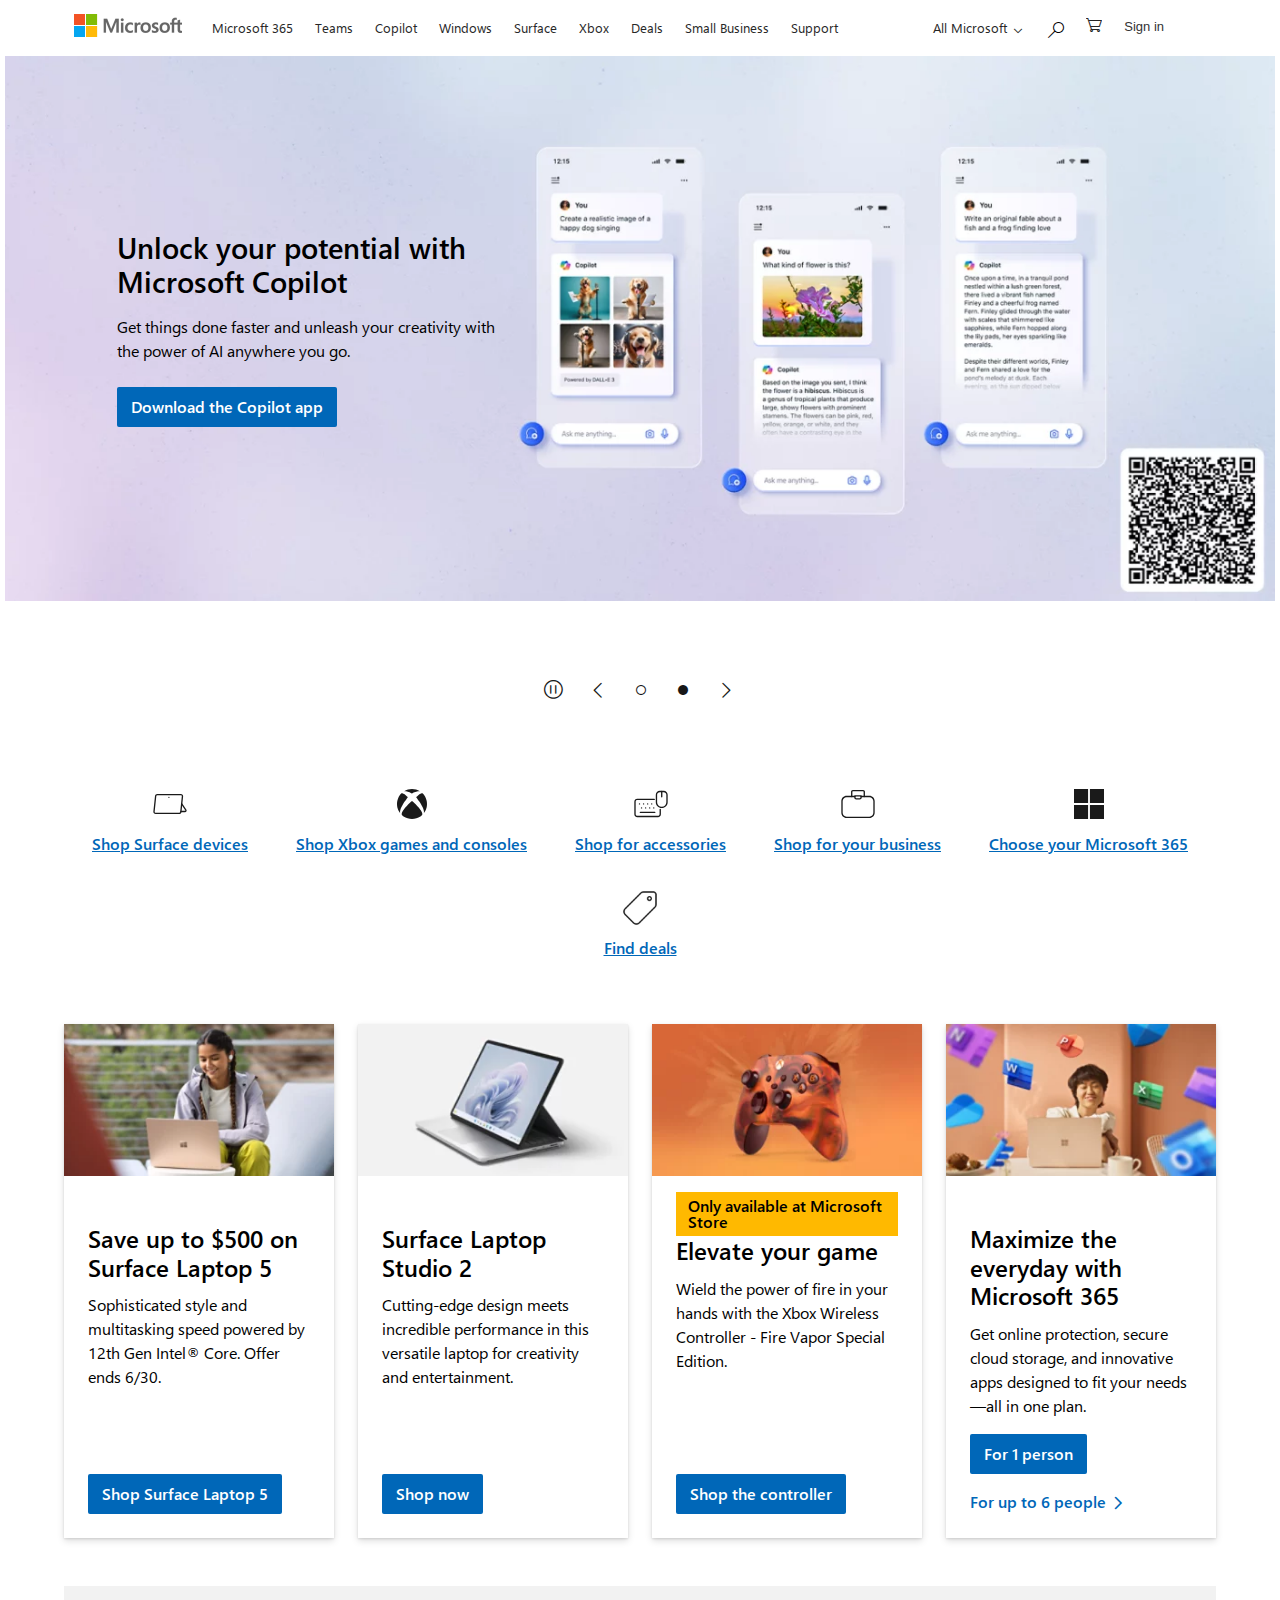
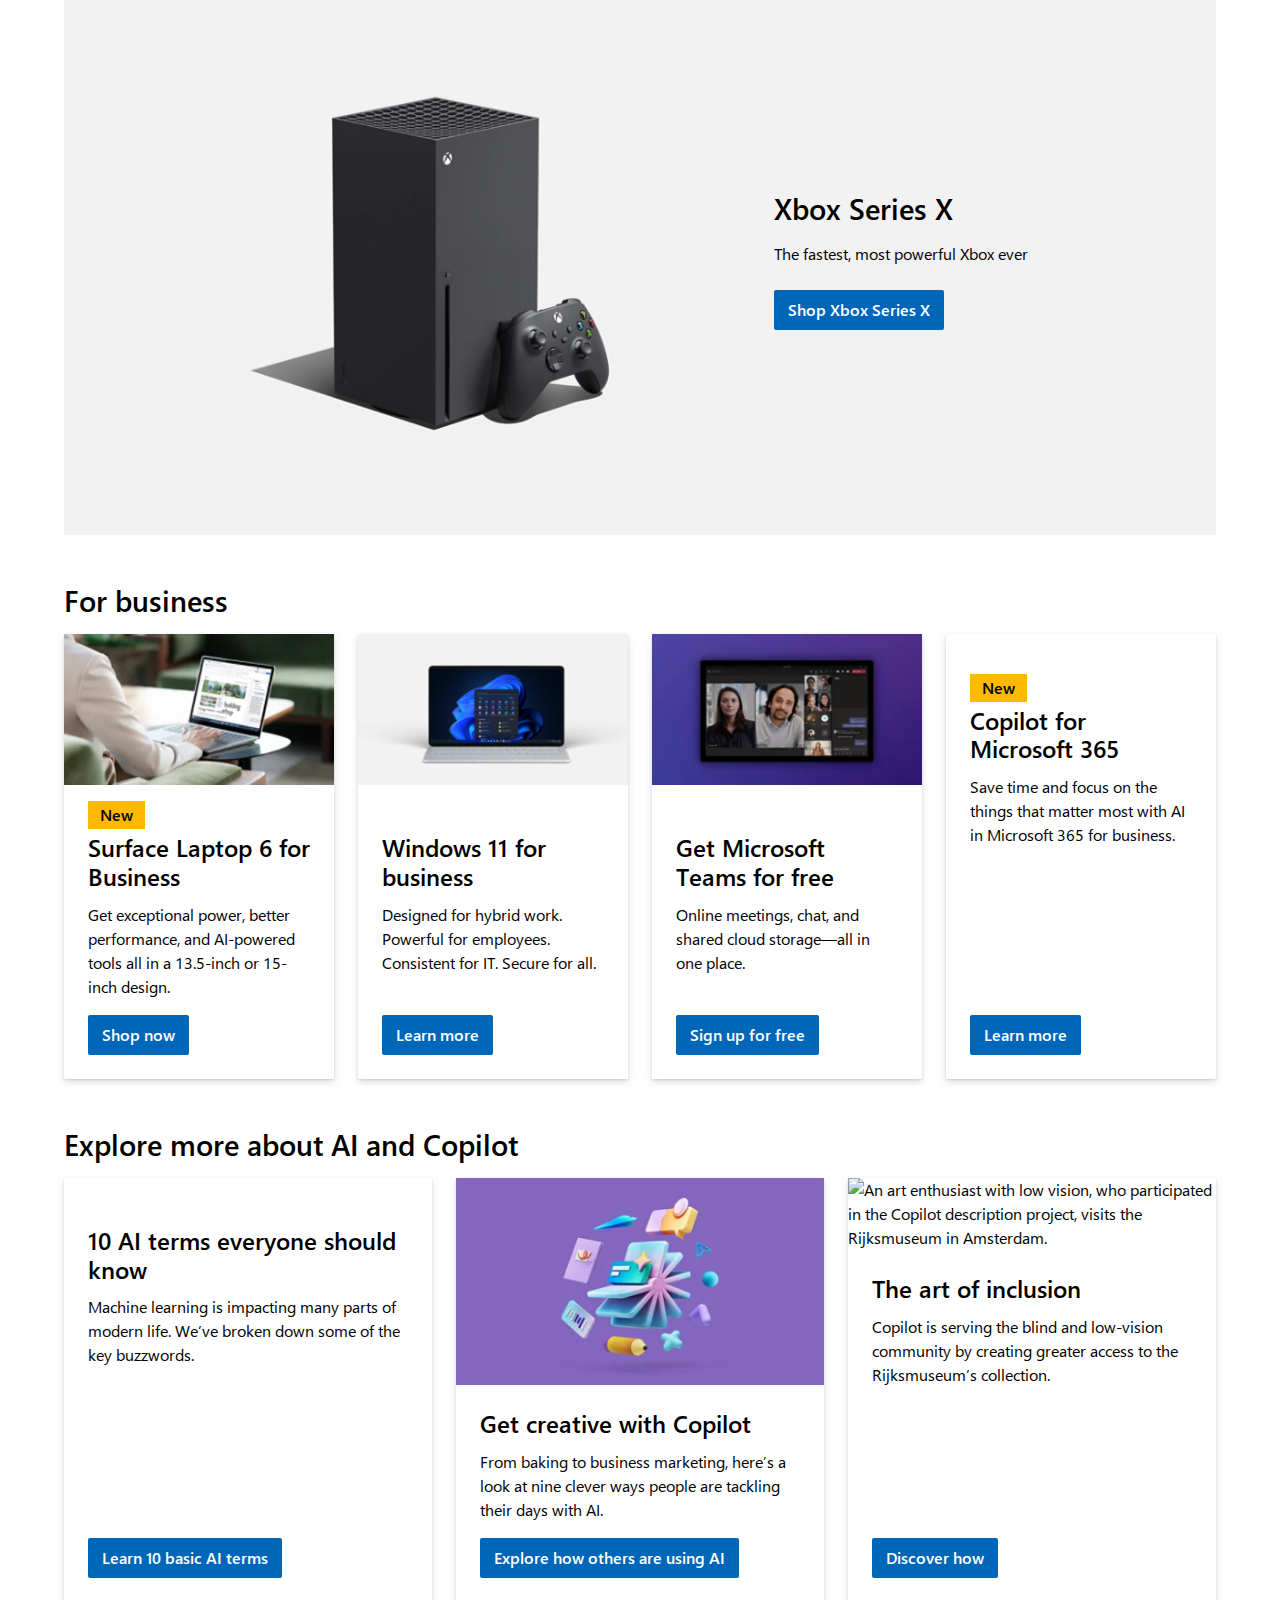
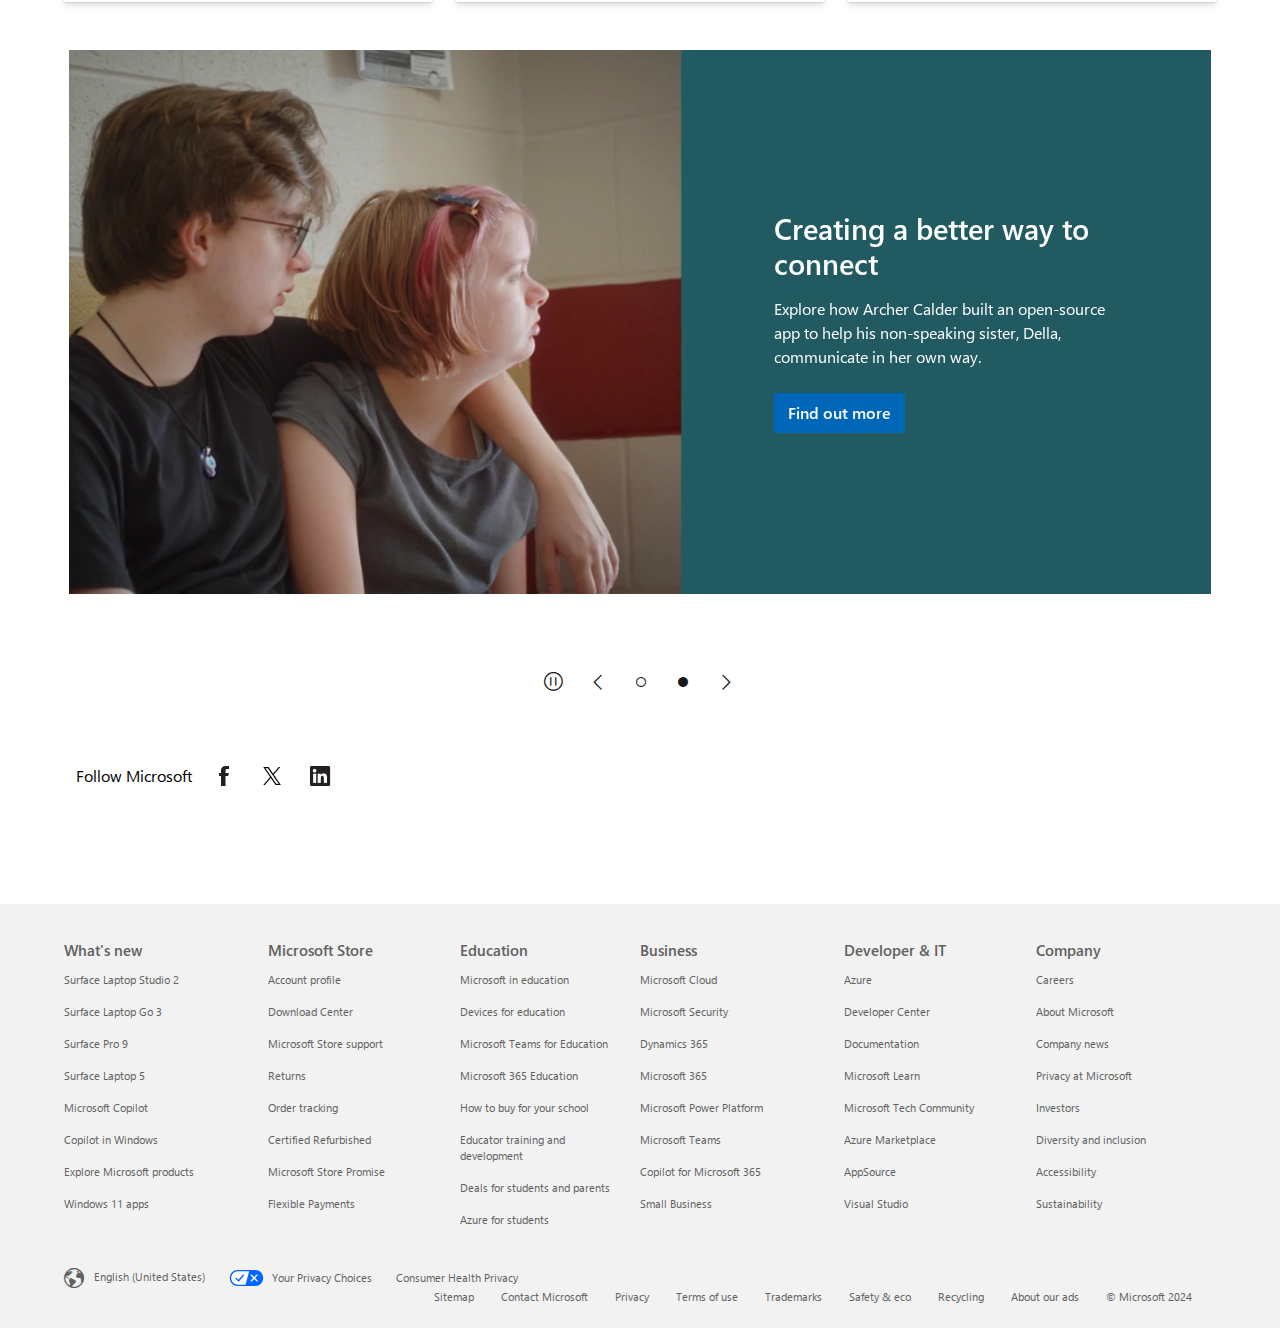
==== index.html @ bd2f08ce "Add files via upload" ====
<!DOCTYPE html>
<html
  lang="en-US"
  dir="ltr"
  style="scroll-padding-bottom: 76px"
  class="js"
  data-scrapbook-source="https://www.microsoft.com/en-us/"
  data-scrapbook-create="20240511031816165"
  data-scrapbook-title="Microsoft – Cloud, Computers, Apps &amp; Gaming"
>
  <merlin-component
    id="merlin-text-summarizer"
    class="merlin text-summarizer"
    data-scrapbook-shadowdom='<style>*, ::before, ::after { box-sizing: border-box; border-width: 0px; border-style: solid; border-color: rgb(229, 231, 235); }
::before, ::after { --tw-content: ""; }
html { line-height: 1.5; text-size-adjust: 100%; tab-size: 4; font-family: var(--font-dm-sans),ui-sans-serif,system-ui,-apple-system,BlinkMacSystemFont,"Segoe UI",Roboto,"Helvetica Neue",Arial,"Noto Sans",sans-serif,"Apple Color Emoji","Segoe UI Emoji","Segoe UI Symbol","Noto Color Emoji"; font-feature-settings: normal; font-variation-settings: normal; }
body { margin: 0px; line-height: inherit; }
hr { height: 0px; color: inherit; border-top-width: 1px; }
abbr:where([title]) { text-decoration: underline dotted; }
h1, h2, h3, h4, h5, h6 { font-size: inherit; font-weight: inherit; }
a { color: inherit; text-decoration: inherit; }
b, strong { font-weight: bolder; }
code, kbd, samp, pre { font-family: ui-monospace, SFMono-Regular, Menlo, Monaco, Consolas, "Liberation Mono", "Courier New", monospace; font-feature-settings: normal; font-variation-settings: normal; font-size: 1em; }
small { font-size: 80%; }
sub, sup { font-size: 75%; line-height: 0; position: relative; vertical-align: baseline; }
sub { bottom: -0.25em; }
sup { top: -0.5em; }
table { text-indent: 0px; border-color: inherit; border-collapse: collapse; }
button, input, optgroup, select, textarea { font-family: inherit; font-feature-settings: inherit; font-variation-settings: inherit; font-size: 100%; font-weight: inherit; line-height: inherit; color: inherit; margin: 0px; padding: 0px; }
button, select { text-transform: none; }
button, [type="button"], [type="reset"], [type="submit"] { appearance: button; background-color: transparent; background-image: none; }
progress { vertical-align: baseline; }
::-webkit-inner-spin-button, ::-webkit-outer-spin-button { height: auto; }
[type="search"] { appearance: textfield; outline-offset: -2px; }
::-webkit-search-decoration { appearance: none; }
::-webkit-file-upload-button { appearance: button; font: inherit; }
summary { display: list-item; }
blockquote, dl, dd, h1, h2, h3, h4, h5, h6, hr, figure, p, pre { margin: 0px; }
fieldset { margin: 0px; padding: 0px; }
legend { padding: 0px; }
ol, ul, menu { list-style: none; margin: 0px; padding: 0px; }
dialog { padding: 0px; }
textarea { resize: vertical; }
input::placeholder, textarea::placeholder { opacity: 1; color: rgb(156, 163, 175); }
button, [role="button"] { cursor: pointer; }
:disabled { cursor: default; }
img, svg, video, canvas, audio, iframe, embed, object { display: block; vertical-align: middle; }
img, video { max-width: 100%; height: auto; }
[hidden] { display: none; }
* { scrollbar-color: initial; scrollbar-width: initial; }
:host, .htmlroot { --font-dm-sans: "DM Sans Merlin", sans-serif; --background: 0 0% 100%; --foreground: 240 10% 3.9%; --card: 0 0% 100%; --card-foreground: 240 10% 3.9%; --popover: 0 0% 100%; --popover-foreground: 240 10% 3.9%; --primary: 240 5.9% 10%; --primary-foreground: 0 0% 98%; --secondary: 240 4.8% 95.9%; --secondary-foreground: 240 5.9% 10%; --muted: 240 4.8% 95.9%; --muted-foreground: 240 3.8% 46.1%; --accent: 240 4.8% 95.9%; --accent-foreground: 240 5.9% 10%; --destructive: 0 84.2% 60.2%; --destructive-foreground: 0 0% 98%; --border: 240 5.9% 90%; --input: 240 5.9% 90%; --ring: 240 5.9% 10%; --subtle: 240 4.8% 95.9%; --elevated: 240 5.9% 90%; --radius: .5rem; --bg-primary-hover: rgba(24, 24, 27, .9); }
.dark { --background: 240 10% 3.9%; --foreground: 0 0% 98%; --card: 240 10% 3.9%; --card-foreground: 0 0% 98%; --popover: 240 10% 3.9%; --popover-foreground: 0 0% 98%; --primary: 0 0% 98%; --primary-foreground: 240 5.9% 10%; --secondary: 240 3.7% 15.9%; --secondary-foreground: 0 0% 98%; --muted: 240 3.7% 15.9%; --muted-foreground: 240 5% 64.9%; --accent: 240 3.7% 15.9%; --accent-foreground: 0 0% 98%; --destructive: 0 62.8% 30.6%; --destructive-foreground: 0 0% 98%; --border: 240 3.7% 15.9%; --input: 240 3.7% 15.9%; --ring: 240 4.9% 83.9%; --subtle: 240 5.9% 10%; --elevated: 240 3.7% 15.9%; --bg-primary-hover: rgba(250, 250, 2, .9); --bg-secondary-hover: rgba(39, 39, 4, .8); }
.reactAppRoot { font-family: "DM Sans Merlin", system-ui, -apple-system, BlinkMacSystemFont, Ubuntu, sans-serif !important; }
.reactAppRoot *, * { border-color: hsl(var(--border)); }
body { background-color: hsl(var(--background)); color: hsl(var(--foreground)); }
*, ::before, ::after { --tw-border-spacing-x: 0; --tw-border-spacing-y: 0; --tw-translate-x: 0; --tw-translate-y: 0; --tw-rotate: 0; --tw-skew-x: 0; --tw-skew-y: 0; --tw-scale-x: 1; --tw-scale-y: 1; --tw-pan-x: ; --tw-pan-y: ; --tw-pinch-zoom: ; --tw-scroll-snap-strictness: proximity; --tw-gradient-from-position: ; --tw-gradient-via-position: ; --tw-gradient-to-position: ; --tw-ordinal: ; --tw-slashed-zero: ; --tw-numeric-figure: ; --tw-numeric-spacing: ; --tw-numeric-fraction: ; --tw-ring-inset: ; --tw-ring-offset-width: 0px; --tw-ring-offset-color: #fff; --tw-ring-color: rgb(59 130 246 / .5); --tw-ring-offset-shadow: 0 0 #0000; --tw-ring-shadow: 0 0 #0000; --tw-shadow: 0 0 #0000; --tw-shadow-colored: 0 0 #0000; --tw-blur: ; --tw-brightness: ; --tw-contrast: ; --tw-grayscale: ; --tw-hue-rotate: ; --tw-invert: ; --tw-saturate: ; --tw-sepia: ; --tw-drop-shadow: ; --tw-backdrop-blur: ; --tw-backdrop-brightness: ; --tw-backdrop-contrast: ; --tw-backdrop-grayscale: ; --tw-backdrop-hue-rotate: ; --tw-backdrop-invert: ; --tw-backdrop-opacity: ; --tw-backdrop-saturate: ; --tw-backdrop-sepia: ; }
::backdrop { --tw-border-spacing-x: 0; --tw-border-spacing-y: 0; --tw-translate-x: 0; --tw-translate-y: 0; --tw-rotate: 0; --tw-skew-x: 0; --tw-skew-y: 0; --tw-scale-x: 1; --tw-scale-y: 1; --tw-pan-x: ; --tw-pan-y: ; --tw-pinch-zoom: ; --tw-scroll-snap-strictness: proximity; --tw-gradient-from-position: ; --tw-gradient-via-position: ; --tw-gradient-to-position: ; --tw-ordinal: ; --tw-slashed-zero: ; --tw-numeric-figure: ; --tw-numeric-spacing: ; --tw-numeric-fraction: ; --tw-ring-inset: ; --tw-ring-offset-width: 0px; --tw-ring-offset-color: #fff; --tw-ring-color: rgb(59 130 246 / .5); --tw-ring-offset-shadow: 0 0 #0000; --tw-ring-shadow: 0 0 #0000; --tw-shadow: 0 0 #0000; --tw-shadow-colored: 0 0 #0000; --tw-blur: ; --tw-brightness: ; --tw-contrast: ; --tw-grayscale: ; --tw-hue-rotate: ; --tw-invert: ; --tw-saturate: ; --tw-sepia: ; --tw-drop-shadow: ; --tw-backdrop-blur: ; --tw-backdrop-brightness: ; --tw-backdrop-contrast: ; --tw-backdrop-grayscale: ; --tw-backdrop-hue-rotate: ; --tw-backdrop-invert: ; --tw-backdrop-opacity: ; --tw-backdrop-saturate: ; --tw-backdrop-sepia: ; }
.\!container { width: 100% !important; margin-right: auto !important; margin-left: auto !important; padding-right: 2rem !important; padding-left: 2rem !important; }
.container { width: 100%; margin-right: auto; margin-left: auto; padding-right: 2rem; padding-left: 2rem; }
@media (min-width: 1400px) {
  .\!container { max-width: 1400px !important; }
  .container { max-width: 1400px; }
}
.sr-only { position: absolute; width: 1px; height: 1px; padding: 0px; margin: -1px; overflow: hidden; clip: rect(0px, 0px, 0px, 0px); white-space: nowrap; border-width: 0px; }
.pointer-events-none { pointer-events: none; }
.visible { visibility: visible; }
.invisible { visibility: hidden; }
.collapse { visibility: collapse; }
.static { position: static; }
.fixed { position: fixed; }
.absolute { position: absolute; }
.relative { position: relative; }
.sticky { position: sticky; }
.inset-0 { inset: 0px; }
.\!-bottom-2 { bottom: -8px !important; }
.\!-bottom-2\.5 { bottom: -10px !important; }
.\!left-0 { left: 0px !important; }
.\!left-3 { left: 12px !important; }
.-bottom-1 { bottom: -4px; }
.-bottom-12 { bottom: -48px; }
.-bottom-2 { bottom: -8px; }
.-bottom-2\.5 { bottom: -10px; }
.-bottom-20 { bottom: -80px; }
.-bottom-3 { bottom: -12px; }
.-bottom-6 { bottom: -24px; }
.-left-1 { left: -4px; }
.-left-10 { left: -40px; }
.-left-12 { left: -48px; }
.-left-2 { left: -8px; }
.-left-4 { left: -16px; }
.-left-6 { left: -24px; }
.-left-\[1px\] { left: -1px; }
.-right-0 { right: 0px; }
.-right-1 { right: -4px; }
.-right-12 { right: -48px; }
.-right-2 { right: -8px; }
.-right-3 { right: -12px; }
.-right-4 { right: -16px; }
.-right-6 { right: -24px; }
.-right-\[2px\] { right: -2px; }
.-top-0 { top: 0px; }
.-top-0\.5 { top: -2px; }
.-top-1 { top: -4px; }
.-top-1\.5 { top: -6px; }
.-top-12 { top: -48px; }
.-top-2 { top: -8px; }
.-top-2\.5 { top: -10px; }
.-top-3 { top: -12px; }
.-top-4 { top: -16px; }
.-top-9 { top: -36px; }
.-top-\[1px\] { top: -1px; }
.-top-\[2px\] { top: -2px; }
.-top-\[34px\] { top: -34px; }
.-top-\[38px\] { top: -38px; }
.bottom-0 { bottom: 0px; }
.bottom-1 { bottom: 4px; }
.bottom-10 { bottom: 40px; }
.bottom-2 { bottom: 8px; }
.bottom-32 { bottom: 128px; }
.bottom-4 { bottom: 16px; }
.bottom-\[110\%\] { bottom: 110%; }
.bottom-\[120\%\] { bottom: 120%; }
.bottom-\[45px\] { bottom: 45px; }
.bottom-\[4px\] { bottom: 4px; }
.bottom-\[5px\] { bottom: 5px; }
.bottom-\[65px\] { bottom: 65px; }
.bottom-\[72px\] { bottom: 72px; }
.left-0 { left: 0px; }
.left-1\/2 { left: 50%; }
.left-2 { left: 8px; }
.left-2\/4 { left: 50%; }
.left-3 { left: 12px; }
.left-32 { left: 128px; }
.left-\[48\%\] { left: 48%; }
.left-\[50\%\] { left: 50%; }
.right-0 { right: 0px; }
.right-1 { right: 4px; }
.right-1\/2 { right: 50%; }
.right-2 { right: 8px; }
.right-3 { right: 12px; }
.right-4 { right: 16px; }
.right-8 { right: 32px; }
.right-\[-70px\] { right: -70px; }
.right-\[0px\] { right: 0px; }
.right-\[100\%\] { right: 100%; }
.right-\[10px\] { right: 10px; }
.right-\[14px\] { right: 14px; }
.right-\[16px\] { right: 16px; }
.right-\[50px\] { right: 50px; }
.right-\[5px\] { right: 5px; }
.top-0 { top: 0px; }
.top-1 { top: 4px; }
.top-1\.5 { top: 6px; }
.top-1\/2 { top: 50%; }
.top-10 { top: 40px; }
.top-12 { top: 48px; }
.top-2 { top: 8px; }
.top-2\/4 { top: 50%; }
.top-3 { top: 12px; }
.top-4 { top: 16px; }
.top-\[-20px\] { top: -20px; }
.top-\[1\%\] { top: 1%; }
.top-\[100\%\] { top: 100%; }
.top-\[101px\] { top: 101px; }
.top-\[120\%\] { top: 120%; }
.top-\[1px\] { top: 1px; }
.top-\[2px\] { top: 2px; }
.top-\[50\%\] { top: 50%; }
.top-\[55px\] { top: 55px; }
.top-\[60\%\] { top: 60%; }
.top-\[62px\] { top: 62px; }
.top-full { top: 100%; }
.-z-10 { z-index: -10; }
.z-0 { z-index: 0; }
.z-10 { z-index: 10; }
.z-20 { z-index: 20; }
.z-30 { z-index: 30; }
.z-40 { z-index: 40; }
.z-50 { z-index: 50; }
.z-\[1000\] { z-index: 1000; }
.z-\[1001\] { z-index: 1001; }
.z-\[100\] { z-index: 100; }
.z-\[150\] { z-index: 150; }
.z-\[1\] { z-index: 1; }
.z-\[2147483647\] { z-index: 2147483647; }
.z-\[2\] { z-index: 2; }
.z-\[3\] { z-index: 3; }
.z-\[44\] { z-index: 44; }
.z-\[45\] { z-index: 45; }
.z-\[4\] { z-index: 4; }
.z-\[99999\] { z-index: 99999; }
.z-\[999\] { z-index: 999; }
.col-span-2 { grid-column: span 2 / span 2; }
.-m-2 { margin: -8px; }
.m-0 { margin: 0px; }
.m-1 { margin: 4px; }
.m-2 { margin: 8px; }
.m-3 { margin: 12px; }
.m-4 { margin: 16px; }
.m-6 { margin: 24px; }
.m-auto { margin: auto; }
.-mx-1 { margin-left: -4px; margin-right: -4px; }
.-mx-1\.5 { margin-left: -6px; margin-right: -6px; }
.-mx-2 { margin-left: -8px; margin-right: -8px; }
.-mx-2\.5 { margin-left: -10px; margin-right: -10px; }
.-my-1 { margin-top: -4px; margin-bottom: -4px; }
.-my-1\.5 { margin-top: -6px; margin-bottom: -6px; }
.mx-0 { margin-left: 0px; margin-right: 0px; }
.mx-0\.5 { margin-left: 2px; margin-right: 2px; }
.mx-1 { margin-left: 4px; margin-right: 4px; }
.mx-2 { margin-left: 8px; margin-right: 8px; }
.mx-4 { margin-left: 16px; margin-right: 16px; }
.mx-auto { margin-left: auto; margin-right: auto; }
.my-0 { margin-top: 0px; margin-bottom: 0px; }
.my-0\.5 { margin-top: 2px; margin-bottom: 2px; }
.my-1 { margin-top: 4px; margin-bottom: 4px; }
.my-2 { margin-top: 8px; margin-bottom: 8px; }
.my-3 { margin-top: 12px; margin-bottom: 12px; }
.my-4 { margin-top: 16px; margin-bottom: 16px; }
.my-auto { margin-top: auto; margin-bottom: auto; }
.\!mb-3 { margin-bottom: 12px !important; }
.\!mb-4 { margin-bottom: 16px !important; }
.\!mt-auto { margin-top: auto !important; }
.-ml-0 { margin-left: 0px; }
.-ml-0\.5 { margin-left: -2px; }
.-ml-16 { margin-left: -64px; }
.-ml-4 { margin-left: -16px; }
.-mr-2 { margin-right: -8px; }
.-mt-1 { margin-top: -4px; }
.-mt-2 { margin-top: -8px; }
.-mt-4 { margin-top: -16px; }
.mb-0 { margin-bottom: 0px; }
.mb-1 { margin-bottom: 4px; }
.mb-1\.5 { margin-bottom: 6px; }
.mb-10 { margin-bottom: 40px; }
.mb-12 { margin-bottom: 48px; }
.mb-2 { margin-bottom: 8px; }
.mb-2\.5 { margin-bottom: 10px; }
.mb-3 { margin-bottom: 12px; }
.mb-32 { margin-bottom: 128px; }
.mb-4 { margin-bottom: 16px; }
.mb-48 { margin-bottom: 192px; }
.mb-6 { margin-bottom: 24px; }
.mb-\[60px\] { margin-bottom: 60px; }
.me-1 { margin-inline-end: 4px; }
.me-1\.5 { margin-inline-end: 6px; }
.me-2 { margin-inline-end: 8px; }
.me-3 { margin-inline-end: 12px; }
.ml-0 { margin-left: 0px; }
.ml-1 { margin-left: 4px; }
.ml-10 { margin-left: 40px; }
.ml-2 { margin-left: 8px; }
.ml-24 { margin-left: 96px; }
.ml-4 { margin-left: 16px; }
.ml-\[5px\] { margin-left: 5px; }
.ml-auto { margin-left: auto; }
.mr-1 { margin-right: 4px; }
.mr-10 { margin-right: 40px; }
.mr-2 { margin-right: 8px; }
.mr-3 { margin-right: 12px; }
.mr-4 { margin-right: 16px; }
.mr-\[4px\] { margin-right: 4px; }
.mr-auto { margin-right: auto; }
.ms-3 { margin-inline-start: 12px; }
.ms-auto { margin-inline-start: auto; }
.mt-0 { margin-top: 0px; }
.mt-0\.5 { margin-top: 2px; }
.mt-1 { margin-top: 4px; }
.mt-1\.5 { margin-top: 6px; }
.mt-2 { margin-top: 8px; }
.mt-20 { margin-top: 80px; }
.mt-28 { margin-top: 112px; }
.mt-3 { margin-top: 12px; }
.mt-4 { margin-top: 16px; }
.mt-5 { margin-top: 20px; }
.mt-6 { margin-top: 24px; }
.mt-auto { margin-top: auto; }
.box-border { box-sizing: border-box; }
.line-clamp-1 { overflow: hidden; display: -webkit-box; -webkit-box-orient: vertical; -webkit-line-clamp: 1; }
.line-clamp-2 { overflow: hidden; display: -webkit-box; -webkit-box-orient: vertical; -webkit-line-clamp: 2; }
.block { display: block; }
.inline-block { display: inline-block; }
.inline { display: inline; }
.flex { display: flex; }
.inline-flex { display: inline-flex; }
.table { display: table; }
.grid { display: grid; }
.contents { display: contents; }
.hidden { display: none; }
.aspect-\[10\/4\] { aspect-ratio: 10 / 4; }
.aspect-\[5\/4\] { aspect-ratio: 5 / 4; }
.aspect-square { aspect-ratio: 1 / 1; }
.\!h-4 { height: 16px !important; }
.h-0 { height: 0px; }
.h-1 { height: 4px; }
.h-1\.5 { height: 6px; }
.h-10 { height: 40px; }
.h-12 { height: 48px; }
.h-14 { height: 56px; }
.h-16 { height: 64px; }
.h-2 { height: 8px; }
.h-2\.5 { height: 10px; }
.h-24 { height: 96px; }
.h-28 { height: 112px; }
.h-3 { height: 12px; }
.h-3\.5 { height: 14px; }
.h-32 { height: 128px; }
.h-4 { height: 16px; }
.h-40 { height: 160px; }
.h-44 { height: 176px; }
.h-48 { height: 192px; }
.h-5 { height: 20px; }
.h-6 { height: 24px; }
.h-60 { height: 240px; }
.h-64 { height: 256px; }
.h-7 { height: 28px; }
.h-8 { height: 32px; }
.h-9 { height: 36px; }
.h-\[1\.2rem\] { height: 1.2rem; }
.h-\[115px\] { height: 115px; }
.h-\[121px\] { height: 121px; }
.h-\[122px\] { height: 122px; }
.h-\[1px\] { height: 1px; }
.h-\[20px\] { height: 20px; }
.h-\[210px\] { height: 210px; }
.h-\[24px\] { height: 24px; }
.h-\[255px\] { height: 255px; }
.h-\[260px\] { height: 260px; }
.h-\[262px\] { height: 262px; }
.h-\[26px\] { height: 26px; }
.h-\[28px\] { height: 28px; }
.h-\[2px\] { height: 2px; }
.h-\[300px\] { height: 300px; }
.h-\[30px\] { height: 30px; }
.h-\[320px\] { height: 320px; }
.h-\[35px\] { height: 35px; }
.h-\[362px\] { height: 362px; }
.h-\[3px\] { height: 3px; }
.h-\[40vh\] { height: 40vh; }
.h-\[49vh\] { height: 49vh; }
.h-\[50px\] { height: 50px; }
.h-\[60px\] { height: 60px; }
.h-\[7px\] { height: 7px; }
.h-\[90\%\] { height: 90%; }
.h-\[95\%\] { height: 95%; }
.h-\[calc\(\(100\%\)\*1\.333\)\] { height: calc(133.3%); }
.h-\[var\(--radix-navigation-menu-viewport-height\)\] { height: var(--radix-navigation-menu-viewport-height); }
.h-\[var\(--radix-select-trigger-height\)\] { height: var(--radix-select-trigger-height); }
.h-auto { height: auto; }
.h-fit { height: fit-content; }
.h-full { height: 100%; }
.h-px { height: 1px; }
.h-screen { height: 100vh; }
.max-h-12 { max-height: 48px; }
.max-h-24 { max-height: 96px; }
.max-h-28 { max-height: 112px; }
.max-h-64 { max-height: 256px; }
.max-h-72 { max-height: 288px; }
.max-h-80 { max-height: 320px; }
.max-h-96 { max-height: 384px; }
.max-h-\[115px\] { max-height: 115px; }
.max-h-\[15vh\] { max-height: 15vh; }
.max-h-\[200px\] { max-height: 200px; }
.max-h-\[210px\] { max-height: 210px; }
.max-h-\[25\%\] { max-height: 25%; }
.max-h-\[25vh\] { max-height: 25vh; }
.max-h-\[350px\] { max-height: 350px; }
.max-h-\[40\%\] { max-height: 40%; }
.max-h-\[46rem\] { max-height: 46rem; }
.max-h-\[70\%\] { max-height: 70%; }
.max-h-\[70vh\] { max-height: 70vh; }
.max-h-full { max-height: 100%; }
.min-h-0 { min-height: 0px; }
.min-h-\[100px\] { min-height: 100px; }
.min-h-\[200px\] { min-height: 200px; }
.min-h-\[240px\] { min-height: 240px; }
.min-h-\[24px\] { min-height: 24px; }
.min-h-\[255px\] { min-height: 255px; }
.min-h-\[262px\] { min-height: 262px; }
.min-h-\[270px\] { min-height: 270px; }
.min-h-\[280px\] { min-height: 280px; }
.min-h-\[29rem\] { min-height: 29rem; }
.min-h-\[320px\] { min-height: 320px; }
.min-h-\[33px\] { min-height: 33px; }
.min-h-\[360px\] { min-height: 360px; }
.min-h-\[420px\] { min-height: 420px; }
.min-h-\[435px\] { min-height: 435px; }
.min-h-\[500px\] { min-height: 500px; }
.min-h-\[50vh\] { min-height: 50vh; }
.min-h-\[56px\] { min-height: 56px; }
.min-h-\[5rem\] { min-height: 5rem; }
.min-h-\[60px\] { min-height: 60px; }
.min-h-\[90px\] { min-height: 90px; }
.min-h-full { min-height: 100%; }
.\!w-4 { width: 16px !important; }
.\!w-full { width: 100% !important; }
.w-1 { width: 4px; }
.w-1\.5 { width: 6px; }
.w-10 { width: 40px; }
.w-11\/12 { width: 91.6667%; }
.w-12 { width: 48px; }
.w-14 { width: 56px; }
.w-16 { width: 64px; }
.w-2 { width: 8px; }
.w-2\.5 { width: 10px; }
.w-2\/4 { width: 50%; }
.w-20 { width: 80px; }
.w-24 { width: 96px; }
.w-28 { width: 112px; }
.w-3 { width: 12px; }
.w-3\.5 { width: 14px; }
.w-3\/4 { width: 75%; }
.w-32 { width: 128px; }
.w-4 { width: 16px; }
.w-4\/5 { width: 80%; }
.w-4\/6 { width: 66.6667%; }
.w-48 { width: 192px; }
.w-5 { width: 20px; }
.w-5\/12 { width: 41.6667%; }
.w-56 { width: 224px; }
.w-6 { width: 24px; }
.w-64 { width: 256px; }
.w-7 { width: 28px; }
.w-72 { width: 288px; }
.w-8 { width: 32px; }
.w-80 { width: 320px; }
.w-9 { width: 36px; }
.w-96 { width: 384px; }
.w-\[1\.2rem\] { width: 1.2rem; }
.w-\[10\%\] { width: 10%; }
.w-\[180px\] { width: 180px; }
.w-\[1px\] { width: 1px; }
.w-\[20px\] { width: 20px; }
.w-\[240px\] { width: 240px; }
.w-\[24px\] { width: 24px; }
.w-\[25vw\] { width: 25vw; }
.w-\[26\.68rem\] { width: 26.68rem; }
.w-\[260px\] { width: 260px; }
.w-\[26px\] { width: 26px; }
.w-\[30vw\] { width: 30vw; }
.w-\[360px\] { width: 360px; }
.w-\[400px\] { width: 400px; }
.w-\[439px\] { width: 439px; }
.w-\[448px\] { width: 448px; }
.w-\[502px\] { width: 502px; }
.w-\[50px\] { width: 50px; }
.w-\[60\%\] { width: 60%; }
.w-\[7px\] { width: 7px; }
.w-\[90\%\] { width: 90%; }
.w-\[92\%\] { width: 92%; }
.w-\[93\%\] { width: 93%; }
.w-\[95\%\] { width: 95%; }
.w-auto { width: auto; }
.w-fit { width: fit-content; }
.w-full { width: 100%; }
.w-max { width: max-content; }
.w-px { width: 1px; }
.w-screen { width: 100vw; }
.min-w-0 { min-width: 0px; }
.min-w-\[100px\] { min-width: 100px; }
.min-w-\[120px\] { min-width: 120px; }
.min-w-\[12rem\] { min-width: 12rem; }
.min-w-\[140px\] { min-width: 140px; }
.min-w-\[170px\] { min-width: 170px; }
.min-w-\[180px\] { min-width: 180px; }
.min-w-\[300px\] { min-width: 300px; }
.min-w-\[360px\] { min-width: 360px; }
.min-w-\[400px\] { min-width: 400px; }
.min-w-\[448px\] { min-width: 448px; }
.min-w-\[45px\] { min-width: 45px; }
.min-w-\[500px\] { min-width: 500px; }
.min-w-\[8rem\] { min-width: 8rem; }
.min-w-\[90\%\] { min-width: 90%; }
.min-w-\[var\(--radix-select-trigger-width\)\] { min-width: var(--radix-select-trigger-width); }
.max-w-4xl { max-width: 896px; }
.max-w-\[180px\] { max-width: 180px; }
.max-w-\[250px\] { max-width: 250px; }
.max-w-\[300px\] { max-width: 300px; }
.max-w-\[360px\] { max-width: 360px; }
.max-w-\[380px\] { max-width: 380px; }
.max-w-\[420px\] { max-width: 420px; }
.max-w-\[425px\] { max-width: 425px; }
.max-w-\[480px\] { max-width: 480px; }
.max-w-\[600px\] { max-width: 600px; }
.max-w-\[60vw\] { max-width: 60vw; }
.max-w-\[650px\] { max-width: 650px; }
.max-w-\[90\%\] { max-width: 90%; }
.max-w-full { max-width: 100%; }
.max-w-lg { max-width: 512px; }
.max-w-max { max-width: max-content; }
.max-w-md { max-width: 448px; }
.max-w-sm { max-width: 384px; }
.max-w-xl { max-width: 576px; }
.max-w-xs { max-width: 320px; }
.flex-1 { flex: 1 1 0%; }
.flex-auto { flex: 1 1 auto; }
.flex-shrink-0, .shrink-0 { flex-shrink: 0; }
.flex-grow, .grow { flex-grow: 1; }
.grow-0 { flex-grow: 0; }
.basis-full { flex-basis: 100%; }
.caption-bottom { caption-side: bottom; }
.border-collapse { border-collapse: collapse; }
.origin-bottom-left { transform-origin: left bottom; }
.\!translate-x-0 { --tw-translate-x: 0px !important; transform: translate(var(--tw-translate-x),var(--tw-translate-y)) rotate(var(--tw-rotate)) skew(var(--tw-skew-x)) skewY(var(--tw-skew-y)) scaleX(var(--tw-scale-x)) scaleY(var(--tw-scale-y)) !important; }
.-translate-x-1\/2 { --tw-translate-x: -50%; transform: translate(var(--tw-translate-x),var(--tw-translate-y)) rotate(var(--tw-rotate)) skew(var(--tw-skew-x)) skewY(var(--tw-skew-y)) scaleX(var(--tw-scale-x)) scaleY(var(--tw-scale-y)); }
.-translate-x-2 { --tw-translate-x: -8px; transform: translate(var(--tw-translate-x),var(--tw-translate-y)) rotate(var(--tw-rotate)) skew(var(--tw-skew-x)) skewY(var(--tw-skew-y)) scaleX(var(--tw-scale-x)) scaleY(var(--tw-scale-y)); }
.-translate-x-2\/4 { --tw-translate-x: -50%; transform: translate(var(--tw-translate-x),var(--tw-translate-y)) rotate(var(--tw-rotate)) skew(var(--tw-skew-x)) skewY(var(--tw-skew-y)) scaleX(var(--tw-scale-x)) scaleY(var(--tw-scale-y)); }
.-translate-x-\[10px\] { --tw-translate-x: -10px; transform: translate(var(--tw-translate-x),var(--tw-translate-y)) rotate(var(--tw-rotate)) skew(var(--tw-skew-x)) skewY(var(--tw-skew-y)) scaleX(var(--tw-scale-x)) scaleY(var(--tw-scale-y)); }
.-translate-x-\[20px\] { --tw-translate-x: -20px; transform: translate(var(--tw-translate-x),var(--tw-translate-y)) rotate(var(--tw-rotate)) skew(var(--tw-skew-x)) skewY(var(--tw-skew-y)) scaleX(var(--tw-scale-x)) scaleY(var(--tw-scale-y)); }
.-translate-x-full { --tw-translate-x: -100%; transform: translate(var(--tw-translate-x),var(--tw-translate-y)) rotate(var(--tw-rotate)) skew(var(--tw-skew-x)) skewY(var(--tw-skew-y)) scaleX(var(--tw-scale-x)) scaleY(var(--tw-scale-y)); }
.-translate-y-1\/2, .-translate-y-2\/4 { --tw-translate-y: -50%; transform: translate(var(--tw-translate-x),var(--tw-translate-y)) rotate(var(--tw-rotate)) skew(var(--tw-skew-x)) skewY(var(--tw-skew-y)) scaleX(var(--tw-scale-x)) scaleY(var(--tw-scale-y)); }
.-translate-y-3 { --tw-translate-y: -12px; transform: translate(var(--tw-translate-x),var(--tw-translate-y)) rotate(var(--tw-rotate)) skew(var(--tw-skew-x)) skewY(var(--tw-skew-y)) scaleX(var(--tw-scale-x)) scaleY(var(--tw-scale-y)); }
.-translate-y-3\/4 { --tw-translate-y: -75%; transform: translate(var(--tw-translate-x),var(--tw-translate-y)) rotate(var(--tw-rotate)) skew(var(--tw-skew-x)) skewY(var(--tw-skew-y)) scaleX(var(--tw-scale-x)) scaleY(var(--tw-scale-y)); }
.-translate-y-\[40\%\] { --tw-translate-y: -40%; transform: translate(var(--tw-translate-x),var(--tw-translate-y)) rotate(var(--tw-rotate)) skew(var(--tw-skew-x)) skewY(var(--tw-skew-y)) scaleX(var(--tw-scale-x)) scaleY(var(--tw-scale-y)); }
.-translate-y-full { --tw-translate-y: -100%; transform: translate(var(--tw-translate-x),var(--tw-translate-y)) rotate(var(--tw-rotate)) skew(var(--tw-skew-x)) skewY(var(--tw-skew-y)) scaleX(var(--tw-scale-x)) scaleY(var(--tw-scale-y)); }
.translate-x-\[-50\%\] { --tw-translate-x: -50%; transform: translate(var(--tw-translate-x),var(--tw-translate-y)) rotate(var(--tw-rotate)) skew(var(--tw-skew-x)) skewY(var(--tw-skew-y)) scaleX(var(--tw-scale-x)) scaleY(var(--tw-scale-y)); }
.translate-x-\[0\%\] { --tw-translate-x: 0%; transform: translate(var(--tw-translate-x),var(--tw-translate-y)) rotate(var(--tw-rotate)) skew(var(--tw-skew-x)) skewY(var(--tw-skew-y)) scaleX(var(--tw-scale-x)) scaleY(var(--tw-scale-y)); }
.translate-x-\[1\.5px\] { --tw-translate-x: 1.5px; transform: translate(var(--tw-translate-x),var(--tw-translate-y)) rotate(var(--tw-rotate)) skew(var(--tw-skew-x)) skewY(var(--tw-skew-y)) scaleX(var(--tw-scale-x)) scaleY(var(--tw-scale-y)); }
.translate-x-\[116\%\] { --tw-translate-x: 116%; transform: translate(var(--tw-translate-x),var(--tw-translate-y)) rotate(var(--tw-rotate)) skew(var(--tw-skew-x)) skewY(var(--tw-skew-y)) scaleX(var(--tw-scale-x)) scaleY(var(--tw-scale-y)); }
.translate-x-\[120\%\] { --tw-translate-x: 120%; transform: translate(var(--tw-translate-x),var(--tw-translate-y)) rotate(var(--tw-rotate)) skew(var(--tw-skew-x)) skewY(var(--tw-skew-y)) scaleX(var(--tw-scale-x)) scaleY(var(--tw-scale-y)); }
.translate-x-\[2px\] { --tw-translate-x: 2px; transform: translate(var(--tw-translate-x),var(--tw-translate-y)) rotate(var(--tw-rotate)) skew(var(--tw-skew-x)) skewY(var(--tw-skew-y)) scaleX(var(--tw-scale-x)) scaleY(var(--tw-scale-y)); }
.translate-x-\[40\%\] { --tw-translate-x: 40%; transform: translate(var(--tw-translate-x),var(--tw-translate-y)) rotate(var(--tw-rotate)) skew(var(--tw-skew-x)) skewY(var(--tw-skew-y)) scaleX(var(--tw-scale-x)) scaleY(var(--tw-scale-y)); }
.translate-x-\[4px\] { --tw-translate-x: 4px; transform: translate(var(--tw-translate-x),var(--tw-translate-y)) rotate(var(--tw-rotate)) skew(var(--tw-skew-x)) skewY(var(--tw-skew-y)) scaleX(var(--tw-scale-x)) scaleY(var(--tw-scale-y)); }
.translate-x-\[60vw\] { --tw-translate-x: 60vw; transform: translate(var(--tw-translate-x),var(--tw-translate-y)) rotate(var(--tw-rotate)) skew(var(--tw-skew-x)) skewY(var(--tw-skew-y)) scaleX(var(--tw-scale-x)) scaleY(var(--tw-scale-y)); }
.translate-y-1\/4 { --tw-translate-y: 25%; transform: translate(var(--tw-translate-x),var(--tw-translate-y)) rotate(var(--tw-rotate)) skew(var(--tw-skew-x)) skewY(var(--tw-skew-y)) scaleX(var(--tw-scale-x)) scaleY(var(--tw-scale-y)); }
.translate-y-3\/4 { --tw-translate-y: 75%; transform: translate(var(--tw-translate-x),var(--tw-translate-y)) rotate(var(--tw-rotate)) skew(var(--tw-skew-x)) skewY(var(--tw-skew-y)) scaleX(var(--tw-scale-x)) scaleY(var(--tw-scale-y)); }
.translate-y-\[-50\%\] { --tw-translate-y: -50%; transform: translate(var(--tw-translate-x),var(--tw-translate-y)) rotate(var(--tw-rotate)) skew(var(--tw-skew-x)) skewY(var(--tw-skew-y)) scaleX(var(--tw-scale-x)) scaleY(var(--tw-scale-y)); }
.translate-y-full { --tw-translate-y: 100%; transform: translate(var(--tw-translate-x),var(--tw-translate-y)) rotate(var(--tw-rotate)) skew(var(--tw-skew-x)) skewY(var(--tw-skew-y)) scaleX(var(--tw-scale-x)) scaleY(var(--tw-scale-y)); }
.-rotate-180 { --tw-rotate: -180deg; transform: translate(var(--tw-translate-x),var(--tw-translate-y)) rotate(var(--tw-rotate)) skew(var(--tw-skew-x)) skewY(var(--tw-skew-y)) scaleX(var(--tw-scale-x)) scaleY(var(--tw-scale-y)); }
.-rotate-45 { --tw-rotate: -45deg; transform: translate(var(--tw-translate-x),var(--tw-translate-y)) rotate(var(--tw-rotate)) skew(var(--tw-skew-x)) skewY(var(--tw-skew-y)) scaleX(var(--tw-scale-x)) scaleY(var(--tw-scale-y)); }
.-rotate-90 { --tw-rotate: -90deg; transform: translate(var(--tw-translate-x),var(--tw-translate-y)) rotate(var(--tw-rotate)) skew(var(--tw-skew-x)) skewY(var(--tw-skew-y)) scaleX(var(--tw-scale-x)) scaleY(var(--tw-scale-y)); }
.rotate-0 { --tw-rotate: 0deg; transform: translate(var(--tw-translate-x),var(--tw-translate-y)) rotate(var(--tw-rotate)) skew(var(--tw-skew-x)) skewY(var(--tw-skew-y)) scaleX(var(--tw-scale-x)) scaleY(var(--tw-scale-y)); }
.rotate-180 { --tw-rotate: 180deg; transform: translate(var(--tw-translate-x),var(--tw-translate-y)) rotate(var(--tw-rotate)) skew(var(--tw-skew-x)) skewY(var(--tw-skew-y)) scaleX(var(--tw-scale-x)) scaleY(var(--tw-scale-y)); }
.rotate-45 { --tw-rotate: 45deg; transform: translate(var(--tw-translate-x),var(--tw-translate-y)) rotate(var(--tw-rotate)) skew(var(--tw-skew-x)) skewY(var(--tw-skew-y)) scaleX(var(--tw-scale-x)) scaleY(var(--tw-scale-y)); }
.rotate-6 { --tw-rotate: 6deg; transform: translate(var(--tw-translate-x),var(--tw-translate-y)) rotate(var(--tw-rotate)) skew(var(--tw-skew-x)) skewY(var(--tw-skew-y)) scaleX(var(--tw-scale-x)) scaleY(var(--tw-scale-y)); }
.rotate-90 { --tw-rotate: 90deg; transform: translate(var(--tw-translate-x),var(--tw-translate-y)) rotate(var(--tw-rotate)) skew(var(--tw-skew-x)) skewY(var(--tw-skew-y)) scaleX(var(--tw-scale-x)) scaleY(var(--tw-scale-y)); }
.scale-0 { --tw-scale-x: 0; --tw-scale-y: 0; transform: translate(var(--tw-translate-x),var(--tw-translate-y)) rotate(var(--tw-rotate)) skew(var(--tw-skew-x)) skewY(var(--tw-skew-y)) scaleX(var(--tw-scale-x)) scaleY(var(--tw-scale-y)); }
.scale-100 { --tw-scale-x: 1; --tw-scale-y: 1; transform: translate(var(--tw-translate-x),var(--tw-translate-y)) rotate(var(--tw-rotate)) skew(var(--tw-skew-x)) skewY(var(--tw-skew-y)) scaleX(var(--tw-scale-x)) scaleY(var(--tw-scale-y)); }
.scale-125 { --tw-scale-x: 1.25; --tw-scale-y: 1.25; transform: translate(var(--tw-translate-x),var(--tw-translate-y)) rotate(var(--tw-rotate)) skew(var(--tw-skew-x)) skewY(var(--tw-skew-y)) scaleX(var(--tw-scale-x)) scaleY(var(--tw-scale-y)); }
.transform, .transform-cpu { transform: translate(var(--tw-translate-x),var(--tw-translate-y)) rotate(var(--tw-rotate)) skew(var(--tw-skew-x)) skewY(var(--tw-skew-y)) scaleX(var(--tw-scale-x)) scaleY(var(--tw-scale-y)); }
@keyframes border { 
  0%, 100% { background-position: 0% 50%; }
  50% { background-position: 100% 50%; }
}
.animate-border { animation: 2s ease 0s infinite normal none running border; }
@keyframes bounce { 
  0%, 100% { transform: translateY(0px); animation-timing-function: cubic-bezier(0, 0, 0.2, 1); }
  50% { transform: translateY(-25%); animation-timing-function: cubic-bezier(0.8, 0, 1, 1); }
}
.animate-bounce { animation: 1s ease 0s infinite normal none running bounce; }
@keyframes spin-keyframes { 
  0% { transform: rotate(0deg); }
  100% { transform: rotate(360deg); }
}
.animate-loader-spin { animation: 1s linear 0s infinite normal none running spin-keyframes; }
@keyframes ping { 
  75%, 100% { transform: scale(2); opacity: 0; }
  75% { opacity: 0; transform: scale(2); }
  100% { opacity: 0; transform: scale(2); }
}
.animate-ping { animation: 1s cubic-bezier(0, 0, 0.2, 1) 0s infinite normal none running ping; }
@keyframes ping-youtube-keyframes { 
  75% { opacity: 0; transform: scale(1.07, 1.35); }
  100% { opacity: 0; transform: scale(1.07, 1.35); }
}
.animate-ping-youtube { animation: 1s cubic-bezier(0, 0, 0.2, 1) 0s infinite normal none running ping-youtube-keyframes; }
@keyframes progress-scraping { 
  0% { width: 0%; }
  100% { width: 100%; }
}
.animate-progress-scraping { animation: 80s linear 0s 1 normal forwards running progress-scraping; }
@keyframes pulse { 
  50% { opacity: 0.5; }
  0%, 100% { opacity: 1; }
}
.animate-pulse { animation: 1.5s ease 0s infinite normal none running pulse; }
@keyframes skeleton-chat-msg-keyframes { 
  0% { background-position: -1000px 0px; }
  100% { background-position: 1000px 0px; }
}
.animate-skeleton-chat-msg { animation: 2.4s ease 0s infinite normal none running skeleton-chat-msg-keyframes; }
@keyframes spin { 
  100% { transform: rotate(360deg); }
}
.animate-spin { animation: 1s linear 0s infinite normal none running spin; }
.cursor-default { cursor: default; }
.cursor-not-allowed { cursor: not-allowed; }
.cursor-pointer { cursor: pointer; }
.cursor-text { cursor: text; }
.touch-none { touch-action: none; }
.select-none { user-select: none; }
.resize-none { resize: none; }
.resize { resize: both; }
.snap-x { scroll-snap-type: x var(--tw-scroll-snap-strictness); }
.snap-start { scroll-snap-align: start; }
.scroll-m-1 { scroll-margin: 4px; }
.scroll-px-0 { scroll-padding-left: 0px; scroll-padding-right: 0px; }
.scroll-px-0\.5 { scroll-padding-left: 2px; scroll-padding-right: 2px; }
.list-inside { list-style-position: inside; }
.list-outside { list-style-position: outside; }
.list-decimal { list-style-type: decimal; }
.list-disc { list-style-type: disc; }
.list-none { list-style-type: none; }
.appearance-none { appearance: none; }
.grid-cols-1 { grid-template-columns: repeat(1, minmax(0px, 1fr)); }
.grid-cols-2 { grid-template-columns: repeat(2, minmax(0px, 1fr)); }
.grid-cols-3 { grid-template-columns: repeat(3, minmax(0px, 1fr)); }
.grid-cols-\[1fr_10fr_1fr\] { grid-template-columns: 1fr 10fr 1fr; }
.grid-cols-\[32px_auto_32px\] { grid-template-columns: 32px auto 32px; }
.grid-cols-\[auto_32px\] { grid-template-columns: auto 32px; }
.flex-row { flex-direction: row; }
.flex-row-reverse { flex-direction: row-reverse; }
.flex-col { flex-direction: column; }
.flex-col-reverse { flex-direction: column-reverse; }
.flex-wrap { flex-wrap: wrap; }
.flex-nowrap { flex-wrap: nowrap; }
.place-items-center { place-items: center; }
.content-center { align-content: center; }
.items-start { align-items: flex-start; }
.items-end { align-items: flex-end; }
.items-center { align-items: center; }
.items-baseline { align-items: baseline; }
.items-stretch { align-items: stretch; }
.justify-start { justify-content: flex-start; }
.justify-end { justify-content: flex-end; }
.justify-center { justify-content: center; }
.justify-between { justify-content: space-between; }
.justify-around { justify-content: space-around; }
.justify-evenly { justify-content: space-evenly; }
.gap-0 { gap: 0px; }
.gap-0\.5 { gap: 2px; }
.gap-1 { gap: 4px; }
.gap-1\.5 { gap: 6px; }
.gap-2 { gap: 8px; }
.gap-2\.5 { gap: 10px; }
.gap-3 { gap: 12px; }
.gap-4 { gap: 16px; }
.gap-5 { gap: 20px; }
.gap-6 { gap: 24px; }
.gap-\[3px\] { gap: 3px; }
.gap-x-2 { column-gap: 8px; }
.gap-x-5 { column-gap: 20px; }
.gap-y-1 { row-gap: 4px; }
.-space-y-1 > :not([hidden]) ~ :not([hidden]) { --tw-space-y-reverse: 0; margin-top: calc(-4px * calc(1 - var(--tw-space-y-reverse))); margin-bottom: calc(-4px * var(--tw-space-y-reverse)); }
.-space-y-1\.5 > :not([hidden]) ~ :not([hidden]) { --tw-space-y-reverse: 0; margin-top: calc(-6px * calc(1 - var(--tw-space-y-reverse))); margin-bottom: calc(-6px * var(--tw-space-y-reverse)); }
.space-x-1 > :not([hidden]) ~ :not([hidden]) { --tw-space-x-reverse: 0; margin-right: calc(4px * var(--tw-space-x-reverse)); margin-left: calc(4px * calc(1 - var(--tw-space-x-reverse))); }
.space-x-2 > :not([hidden]) ~ :not([hidden]) { --tw-space-x-reverse: 0; margin-right: calc(8px * var(--tw-space-x-reverse)); margin-left: calc(8px * calc(1 - var(--tw-space-x-reverse))); }
.space-y-0 > :not([hidden]) ~ :not([hidden]) { --tw-space-y-reverse: 0; margin-top: calc(0px * calc(1 - var(--tw-space-y-reverse))); margin-bottom: calc(0px * var(--tw-space-y-reverse)); }
.space-y-1 > :not([hidden]) ~ :not([hidden]) { --tw-space-y-reverse: 0; margin-top: calc(4px * calc(1 - var(--tw-space-y-reverse))); margin-bottom: calc(4px * var(--tw-space-y-reverse)); }
.space-y-1\.5 > :not([hidden]) ~ :not([hidden]) { --tw-space-y-reverse: 0; margin-top: calc(6px * calc(1 - var(--tw-space-y-reverse))); margin-bottom: calc(6px * var(--tw-space-y-reverse)); }
.space-y-2 > :not([hidden]) ~ :not([hidden]) { --tw-space-y-reverse: 0; margin-top: calc(8px * calc(1 - var(--tw-space-y-reverse))); margin-bottom: calc(8px * var(--tw-space-y-reverse)); }
.space-y-3 > :not([hidden]) ~ :not([hidden]) { --tw-space-y-reverse: 0; margin-top: calc(12px * calc(1 - var(--tw-space-y-reverse))); margin-bottom: calc(12px * var(--tw-space-y-reverse)); }
.space-y-4 > :not([hidden]) ~ :not([hidden]) { --tw-space-y-reverse: 0; margin-top: calc(16px * calc(1 - var(--tw-space-y-reverse))); margin-bottom: calc(16px * var(--tw-space-y-reverse)); }
.space-y-5 > :not([hidden]) ~ :not([hidden]) { --tw-space-y-reverse: 0; margin-top: calc(20px * calc(1 - var(--tw-space-y-reverse))); margin-bottom: calc(20px * var(--tw-space-y-reverse)); }
.divide-x-2 > :not([hidden]) ~ :not([hidden]) { --tw-divide-x-reverse: 0; border-right-width: calc(2px * var(--tw-divide-x-reverse)); border-left-width: calc(2px * calc(1 - var(--tw-divide-x-reverse))); }
.divide-y > :not([hidden]) ~ :not([hidden]) { --tw-divide-y-reverse: 0; border-top-width: calc(1px * calc(1 - var(--tw-divide-y-reverse))); border-bottom-width: calc(1px * var(--tw-divide-y-reverse)); }
.divide-y-2 > :not([hidden]) ~ :not([hidden]) { --tw-divide-y-reverse: 0; border-top-width: calc(2px * calc(1 - var(--tw-divide-y-reverse))); border-bottom-width: calc(2px * var(--tw-divide-y-reverse)); }
.divide-zinc-300 > :not([hidden]) ~ :not([hidden]) { --tw-divide-opacity: 1; border-color: rgb(212 212 216 / var(--tw-divide-opacity)); }
.divide-zinc-600 > :not([hidden]) ~ :not([hidden]) { --tw-divide-opacity: 1; border-color: rgb(82 82 91 / var(--tw-divide-opacity)); }
.self-start { align-self: flex-start; }
.self-center { align-self: center; }
.\!overflow-auto { overflow: auto !important; }
.overflow-auto { overflow: auto; }
.overflow-hidden { overflow: hidden; }
.overflow-scroll { overflow: scroll; }
.overflow-x-auto { overflow-x: auto; }
.overflow-y-auto { overflow-y: auto; }
.overflow-x-hidden { overflow-x: hidden; }
.overflow-y-scroll { overflow-y: scroll; }
.scroll-auto { scroll-behavior: auto; }
.scroll-smooth { scroll-behavior: smooth; }
.truncate { overflow: hidden; text-overflow: ellipsis; white-space: nowrap; }
.overflow-ellipsis, .text-ellipsis { text-overflow: ellipsis; }
.whitespace-nowrap { white-space: nowrap; }
.whitespace-pre { white-space: pre; }
.whitespace-pre-line { white-space: pre-line; }
.whitespace-pre-wrap { white-space: pre-wrap; }
.whitespace-break-spaces { white-space: break-spaces; }
.break-words { overflow-wrap: break-word; }
.break-all { word-break: break-all; }
.break-keep { word-break: keep-all; }
.\!rounded { border-radius: 4px !important; }
.\!rounded-md { border-radius: calc(var(--radius) - 2px) !important; }
.rounded { border-radius: 4px; }
.rounded-2xl { border-radius: 16px; }
.rounded-3xl { border-radius: 24px; }
.rounded-\[0\] { border-radius: 0px; }
.rounded-\[4px\] { border-radius: 4px; }
.rounded-\[inherit\] { border-radius: inherit; }
.rounded-full { border-radius: 9999px; }
.rounded-lg { border-radius: var(--radius); }
.rounded-md { border-radius: calc(var(--radius) - 2px); }
.rounded-none { border-radius: 0px; }
.rounded-sm { border-radius: calc(var(--radius) - 4px); }
.rounded-xl { border-radius: 12px; }
.rounded-b { border-bottom-right-radius: 4px; border-bottom-left-radius: 4px; }
.rounded-b-2xl { border-bottom-right-radius: 16px; border-bottom-left-radius: 16px; }
.rounded-b-lg { border-bottom-right-radius: var(--radius); border-bottom-left-radius: var(--radius); }
.rounded-b-md { border-bottom-right-radius: calc(var(--radius) - 2px); border-bottom-left-radius: calc(var(--radius) - 2px); }
.rounded-b-xl { border-bottom-right-radius: 12px; border-bottom-left-radius: 12px; }
.rounded-l-full { border-top-left-radius: 9999px; border-bottom-left-radius: 9999px; }
.rounded-r-2xl { border-top-right-radius: 16px; border-bottom-right-radius: 16px; }
.rounded-r-full { border-top-right-radius: 9999px; border-bottom-right-radius: 9999px; }
.rounded-r-md { border-top-right-radius: calc(var(--radius) - 2px); border-bottom-right-radius: calc(var(--radius) - 2px); }
.rounded-s-md { border-start-start-radius: calc(var(--radius) - 2px); border-end-start-radius: calc(var(--radius) - 2px); }
.rounded-t { border-top-left-radius: 4px; border-top-right-radius: 4px; }
.rounded-t-2xl { border-top-left-radius: 16px; border-top-right-radius: 16px; }
.rounded-t-lg { border-top-left-radius: var(--radius); border-top-right-radius: var(--radius); }
.rounded-t-md { border-top-left-radius: calc(var(--radius) - 2px); border-top-right-radius: calc(var(--radius) - 2px); }
.rounded-t-none { border-top-left-radius: 0px; border-top-right-radius: 0px; }
.rounded-t-xl { border-top-left-radius: 12px; border-top-right-radius: 12px; }
.rounded-bl { border-bottom-left-radius: 4px; }
.rounded-br { border-bottom-right-radius: 4px; }
.rounded-br-lg { border-bottom-right-radius: var(--radius); }
.rounded-tl { border-top-left-radius: 4px; }
.rounded-tl-sm { border-top-left-radius: calc(var(--radius) - 4px); }
.rounded-tl-xl { border-top-left-radius: 12px; }
.rounded-tr { border-top-right-radius: 4px; }
.rounded-tr-xl { border-top-right-radius: 12px; }
.\!border-2 { border-width: 2px !important; }
.border { border-width: 1px; }
.border-2 { border-width: 2px; }
.border-4 { border-width: 4px; }
.border-\[0px\] { border-width: 0px; }
.border-\[1\.5px\] { border-width: 1.5px; }
.border-\[3px\] { border-width: 3px; }
.border-x { border-left-width: 1px; border-right-width: 1px; }
.border-x-2 { border-left-width: 2px; border-right-width: 2px; }
.border-b { border-bottom-width: 1px; }
.border-b-2 { border-bottom-width: 2px; }
.border-l { border-left-width: 1px; }
.border-l-0 { border-left-width: 0px; }
.border-l-4 { border-left-width: 4px; }
.border-r { border-right-width: 1px; }
.border-r-0 { border-right-width: 0px; }
.border-t { border-top-width: 1px; }
.border-t-2 { border-top-width: 2px; }
.border-dashed { border-style: dashed; }
.border-none { border-style: none; }
.\!border-cornblue-500 { --tw-border-opacity: 1 !important; border-color: rgb(100 115 232 / var(--tw-border-opacity)) !important; }
.border-\[\#1E293B\] { --tw-border-opacity: 1; border-color: rgb(30 41 59 / var(--tw-border-opacity)); }
.border-\[\#ddd\] { --tw-border-opacity: 1; border-color: rgb(221 221 221 / var(--tw-border-opacity)); }
.border-amber-400 { --tw-border-opacity: 1; border-color: rgb(251 191 36 / var(--tw-border-opacity)); }
.border-amber-500 { --tw-border-opacity: 1; border-color: rgb(245 158 11 / var(--tw-border-opacity)); }
.border-black { --tw-border-opacity: 1; border-color: rgb(0 0 0 / var(--tw-border-opacity)); }
.border-cornblue-200 { --tw-border-opacity: 1; border-color: rgb(202 217 251 / var(--tw-border-opacity)); }
.border-cornblue-400 { --tw-border-opacity: 1; border-color: rgb(136 155 241 / var(--tw-border-opacity)); }
.border-cornblue-500 { --tw-border-opacity: 1; border-color: rgb(100 115 232 / var(--tw-border-opacity)); }
.border-cornblue-600 { --tw-border-opacity: 1; border-color: rgb(79 84 220 / var(--tw-border-opacity)); }
.border-cornblue-700 { --tw-border-opacity: 1; border-color: rgb(64 66 194 / var(--tw-border-opacity)); }
.border-current { border-color: currentcolor; }
.border-destructive\/50 { border-color: hsl(var(--destructive) / .5); }
.border-emerald-200 { --tw-border-opacity: 1; border-color: rgb(167 243 208 / var(--tw-border-opacity)); }
.border-emerald-500 { --tw-border-opacity: 1; border-color: rgb(16 185 129 / var(--tw-border-opacity)); }
.border-emerald-600 { --tw-border-opacity: 1; border-color: rgb(5 150 105 / var(--tw-border-opacity)); }
.border-gray-300 { --tw-border-opacity: 1; border-color: rgb(209 213 219 / var(--tw-border-opacity)); }
.border-gray-500 { --tw-border-opacity: 1; border-color: rgb(107 114 128 / var(--tw-border-opacity)); }
.border-input { border-color: hsl(var(--input)); }
.border-muted-foreground { border-color: hsl(var(--muted-foreground)); }
.border-pink-500 { --tw-border-opacity: 1; border-color: rgb(236 72 153 / var(--tw-border-opacity)); }
.border-primary { border-color: hsl(var(--primary)); }
.border-primary\/50 { border-color: hsl(var(--primary) / .5); }
.border-red-400 { --tw-border-opacity: 1; border-color: rgb(248 113 113 / var(--tw-border-opacity)); }
.border-red-500 { --tw-border-opacity: 1; border-color: rgb(239 68 68 / var(--tw-border-opacity)); }
.border-rose-100 { --tw-border-opacity: 1; border-color: rgb(255 228 230 / var(--tw-border-opacity)); }
.border-rose-300 { --tw-border-opacity: 1; border-color: rgb(253 164 175 / var(--tw-border-opacity)); }
.border-rose-500 { --tw-border-opacity: 1; border-color: rgb(244 63 94 / var(--tw-border-opacity)); }
.border-sky-500 { --tw-border-opacity: 1; border-color: rgb(14 165 233 / var(--tw-border-opacity)); }
.border-slate-200 { --tw-border-opacity: 1; border-color: rgb(226 232 240 / var(--tw-border-opacity)); }
.border-transparent { border-color: transparent; }
.border-violet-400 { --tw-border-opacity: 1; border-color: rgb(167 139 250 / var(--tw-border-opacity)); }
.border-white { --tw-border-opacity: 1; border-color: rgb(255 255 255 / var(--tw-border-opacity)); }
.border-yellow-500 { --tw-border-opacity: 1; border-color: rgb(234 179 8 / var(--tw-border-opacity)); }
.border-zinc-100 { --tw-border-opacity: 1; border-color: rgb(244 244 245 / var(--tw-border-opacity)); }
.border-zinc-200 { --tw-border-opacity: 1; border-color: rgb(228 228 231 / var(--tw-border-opacity)); }
.border-zinc-300 { --tw-border-opacity: 1; border-color: rgb(212 212 216 / var(--tw-border-opacity)); }
.border-zinc-300\/50 { border-color: rgba(212, 212, 216, 0.5); }
.border-zinc-400 { --tw-border-opacity: 1; border-color: rgb(161 161 170 / var(--tw-border-opacity)); }
.border-zinc-500 { --tw-border-opacity: 1; border-color: rgb(113 113 122 / var(--tw-border-opacity)); }
.border-zinc-700 { --tw-border-opacity: 1; border-color: rgb(63 63 70 / var(--tw-border-opacity)); }
.border-b-zinc-200 { --tw-border-opacity: 1; border-bottom-color: rgb(228 228 231 / var(--tw-border-opacity)); }
.border-b-zinc-700 { --tw-border-opacity: 1; border-bottom-color: rgb(63 63 70 / var(--tw-border-opacity)); }
.border-b-zinc-800 { --tw-border-opacity: 1; border-bottom-color: rgb(39 39 42 / var(--tw-border-opacity)); }
.border-l-transparent { border-left-color: transparent; }
.border-l-zinc-200 { --tw-border-opacity: 1; border-left-color: rgb(228 228 231 / var(--tw-border-opacity)); }
.border-r-zinc-200 { --tw-border-opacity: 1; border-right-color: rgb(228 228 231 / var(--tw-border-opacity)); }
.border-t-transparent { border-top-color: transparent; }
.border-opacity-100 { --tw-border-opacity: 1; }
.border-opacity-50 { --tw-border-opacity: .5; }
.\!bg-cornblue-300 { --tw-bg-opacity: 1 !important; background-color: rgb(170 190 247 / var(--tw-bg-opacity)) !important; }
.\!bg-cornblue-400 { --tw-bg-opacity: 1 !important; background-color: rgb(136 155 241 / var(--tw-bg-opacity)) !important; }
.\!bg-transparent { background-color: transparent !important; }
.\!bg-zinc-100 { --tw-bg-opacity: 1 !important; background-color: rgb(244 244 245 / var(--tw-bg-opacity)) !important; }
.\!bg-zinc-300 { --tw-bg-opacity: 1 !important; background-color: rgb(212 212 216 / var(--tw-bg-opacity)) !important; }
.bg-\[\#0e72a3\] { --tw-bg-opacity: 1; background-color: rgb(14 114 163 / var(--tw-bg-opacity)); }
.bg-\[\#1c9ceb\] { --tw-bg-opacity: 1; background-color: rgb(28 156 235 / var(--tw-bg-opacity)); }
.bg-\[\#2563EB\] { --tw-bg-opacity: 1; background-color: rgb(37 99 235 / var(--tw-bg-opacity)); }
.bg-\[\#7C3AED\] { --tw-bg-opacity: 1; background-color: rgb(124 58 237 / var(--tw-bg-opacity)); }
.bg-background { background-color: hsl(var(--background)); }
.bg-background\/50 { background-color: hsl(var(--background) / .5); }
.bg-black\/80 { background-color: rgba(0, 0, 0, 0.8); }
.bg-blue-600 { --tw-bg-opacity: 1; background-color: rgb(37 99 235 / var(--tw-bg-opacity)); }
.bg-border { background-color: hsl(var(--border)); }
.bg-card { background-color: hsl(var(--card)); }
.bg-cornblue-100 { --tw-bg-opacity: 1; background-color: rgb(226 234 253 / var(--tw-bg-opacity)); }
.bg-cornblue-200 { --tw-bg-opacity: 1; background-color: rgb(202 217 251 / var(--tw-bg-opacity)); }
.bg-cornblue-300 { --tw-bg-opacity: 1; background-color: rgb(170 190 247 / var(--tw-bg-opacity)); }
.bg-cornblue-400 { --tw-bg-opacity: 1; background-color: rgb(136 155 241 / var(--tw-bg-opacity)); }
.bg-cornblue-50 { --tw-bg-opacity: 1; background-color: rgb(239 244 254 / var(--tw-bg-opacity)); }
.bg-cornblue-500 { --tw-bg-opacity: 1; background-color: rgb(100 115 232 / var(--tw-bg-opacity)); }
.bg-cornblue-500\/10 { background-color: rgba(100, 115, 232, 0.1); }
.bg-cornblue-600 { --tw-bg-opacity: 1; background-color: rgb(79 84 220 / var(--tw-bg-opacity)); }
.bg-cornblue-600\/30 { background-color: rgba(79, 84, 220, 0.3); }
.bg-destructive { background-color: hsl(var(--destructive)); }
.bg-emerald-50 { --tw-bg-opacity: 1; background-color: rgb(236 253 245 / var(--tw-bg-opacity)); }
.bg-emerald-500 { --tw-bg-opacity: 1; background-color: rgb(16 185 129 / var(--tw-bg-opacity)); }
.bg-emerald-600 { --tw-bg-opacity: 1; background-color: rgb(5 150 105 / var(--tw-bg-opacity)); }
.bg-fuchsia-200 { --tw-bg-opacity: 1; background-color: rgb(245 208 254 / var(--tw-bg-opacity)); }
.bg-gray-100 { --tw-bg-opacity: 1; background-color: rgb(243 244 246 / var(--tw-bg-opacity)); }
.bg-gray-200 { --tw-bg-opacity: 1; background-color: rgb(229 231 235 / var(--tw-bg-opacity)); }
.bg-gray-50 { --tw-bg-opacity: 1; background-color: rgb(249 250 251 / var(--tw-bg-opacity)); }
.bg-gray-600 { --tw-bg-opacity: 1; background-color: rgb(75 85 99 / var(--tw-bg-opacity)); }
.bg-gray-700 { --tw-bg-opacity: 1; background-color: rgb(55 65 81 / var(--tw-bg-opacity)); }
.bg-green-100 { --tw-bg-opacity: 1; background-color: rgb(220 252 231 / var(--tw-bg-opacity)); }
.bg-green-50 { --tw-bg-opacity: 1; background-color: rgb(240 253 244 / var(--tw-bg-opacity)); }
.bg-green-600 { --tw-bg-opacity: 1; background-color: rgb(22 163 74 / var(--tw-bg-opacity)); }
.bg-indigo-300 { --tw-bg-opacity: 1; background-color: rgb(165 180 252 / var(--tw-bg-opacity)); }
.bg-indigo-400 { --tw-bg-opacity: 1; background-color: rgb(129 140 248 / var(--tw-bg-opacity)); }
.bg-indigo-500 { --tw-bg-opacity: 1; background-color: rgb(99 102 241 / var(--tw-bg-opacity)); }
.bg-indigo-600 { --tw-bg-opacity: 1; background-color: rgb(79 70 229 / var(--tw-bg-opacity)); }
.bg-inherit { background-color: inherit; }
.bg-muted { background-color: hsl(var(--muted)); }
.bg-muted\/50 { background-color: hsl(var(--muted) / .5); }
.bg-neutral-800 { --tw-bg-opacity: 1; background-color: rgb(38 38 38 / var(--tw-bg-opacity)); }
.bg-popover { background-color: hsl(var(--popover)); }
.bg-primary { background-color: hsl(var(--primary)); }
.bg-primary\/10 { background-color: hsl(var(--primary) / .1); }
.bg-primary\/20 { background-color: hsl(var(--primary) / .2); }
.bg-red-100 { --tw-bg-opacity: 1; background-color: rgb(254 226 226 / var(--tw-bg-opacity)); }
.bg-red-300 { --tw-bg-opacity: 1; background-color: rgb(252 165 165 / var(--tw-bg-opacity)); }
.bg-red-300\/90 { background-color: rgba(252, 165, 165, 0.9); }
.bg-red-400\/80 { background-color: rgba(248, 113, 113, 0.8); }
.bg-red-50 { --tw-bg-opacity: 1; background-color: rgb(254 242 242 / var(--tw-bg-opacity)); }
.bg-red-500 { --tw-bg-opacity: 1; background-color: rgb(239 68 68 / var(--tw-bg-opacity)); }
.bg-rose-100 { --tw-bg-opacity: 1; background-color: rgb(255 228 230 / var(--tw-bg-opacity)); }
.bg-rose-200 { --tw-bg-opacity: 1; background-color: rgb(254 205 211 / var(--tw-bg-opacity)); }
.bg-rose-300 { --tw-bg-opacity: 1; background-color: rgb(253 164 175 / var(--tw-bg-opacity)); }
.bg-rose-50 { --tw-bg-opacity: 1; background-color: rgb(255 241 242 / var(--tw-bg-opacity)); }
.bg-rose-500 { --tw-bg-opacity: 1; background-color: rgb(244 63 94 / var(--tw-bg-opacity)); }
.bg-rose-500\/50 { background-color: rgba(244, 63, 94, 0.5); }
.bg-secondary { background-color: hsl(var(--secondary)); }
.bg-sky-400 { --tw-bg-opacity: 1; background-color: rgb(56 189 248 / var(--tw-bg-opacity)); }
.bg-sky-500 { --tw-bg-opacity: 1; background-color: rgb(14 165 233 / var(--tw-bg-opacity)); }
.bg-slate-300 { --tw-bg-opacity: 1; background-color: rgb(203 213 225 / var(--tw-bg-opacity)); }
.bg-transparent { background-color: transparent; }
.bg-violet-100 { --tw-bg-opacity: 1; background-color: rgb(237 233 254 / var(--tw-bg-opacity)); }
.bg-violet-600 { --tw-bg-opacity: 1; background-color: rgb(124 58 237 / var(--tw-bg-opacity)); }
.bg-white { --tw-bg-opacity: 1; background-color: rgb(255 255 255 / var(--tw-bg-opacity)); }
.bg-white\/30 { background-color: rgba(255, 255, 255, 0.3); }
.bg-yellow-100 { --tw-bg-opacity: 1; background-color: rgb(254 249 195 / var(--tw-bg-opacity)); }
.bg-yellow-200 { --tw-bg-opacity: 1; background-color: rgb(254 240 138 / var(--tw-bg-opacity)); }
.bg-zinc-100 { --tw-bg-opacity: 1; background-color: rgb(244 244 245 / var(--tw-bg-opacity)); }
.bg-zinc-100\/10 { background-color: rgba(244, 244, 245, 0.1); }
.bg-zinc-100\/5 { background-color: rgba(244, 244, 245, 0.05); }
.bg-zinc-100\/90 { background-color: rgba(244, 244, 245, 0.9); }
.bg-zinc-200 { --tw-bg-opacity: 1; background-color: rgb(228 228 231 / var(--tw-bg-opacity)); }
.bg-zinc-200\/50 { background-color: rgba(228, 228, 231, 0.5); }
.bg-zinc-200\/60 { background-color: rgba(228, 228, 231, 0.6); }
.bg-zinc-200\/70 { background-color: rgba(228, 228, 231, 0.7); }
.bg-zinc-300 { --tw-bg-opacity: 1; background-color: rgb(212 212 216 / var(--tw-bg-opacity)); }
.bg-zinc-400 { --tw-bg-opacity: 1; background-color: rgb(161 161 170 / var(--tw-bg-opacity)); }
.bg-zinc-50 { --tw-bg-opacity: 1; background-color: rgb(250 250 250 / var(--tw-bg-opacity)); }
.bg-zinc-50\/30 { background-color: rgba(250, 250, 250, 0.3); }
.bg-zinc-500 { --tw-bg-opacity: 1; background-color: rgb(113 113 122 / var(--tw-bg-opacity)); }
.bg-zinc-600 { --tw-bg-opacity: 1; background-color: rgb(82 82 91 / var(--tw-bg-opacity)); }
.bg-zinc-700 { --tw-bg-opacity: 1; background-color: rgb(63 63 70 / var(--tw-bg-opacity)); }
.bg-zinc-800 { --tw-bg-opacity: 1; background-color: rgb(39 39 42 / var(--tw-bg-opacity)); }
.bg-zinc-800\/90 { background-color: rgba(39, 39, 42, 0.9); }
.bg-zinc-950 { --tw-bg-opacity: 1; background-color: rgb(9 9 11 / var(--tw-bg-opacity)); }
.\!bg-opacity-30 { --tw-bg-opacity: .3 !important; }
.bg-opacity-10 { --tw-bg-opacity: .1; }
.bg-opacity-100 { --tw-bg-opacity: 1; }
.bg-opacity-30 { --tw-bg-opacity: .3; }
.bg-opacity-50 { --tw-bg-opacity: .5; }
.bg-btn-gradient { background-image: linear-gradient(45deg, rgb(250, 204, 21), rgb(219, 39, 119), rgb(126, 34, 206), rgb(91, 33, 182)); }
.bg-gradient-to-r { background-image: linear-gradient(to right,var(--tw-gradient-stops)); }
.bg-gradient-to-t { background-image: linear-gradient(to top,var(--tw-gradient-stops)); }
.bg-infoBanner-gradient { background-image: radial-gradient(50% 3938.28% at 50% 50%, rgb(239, 203, 255) 0%, rgb(237, 228, 255) 58.65%, rgb(237, 233, 254) 100%); }
.from-cornblue-100 { --tw-gradient-from: #e2eafd var(--tw-gradient-from-position); --tw-gradient-to: rgb(226 234 253 / 0) var(--tw-gradient-to-position); --tw-gradient-stops: var(--tw-gradient-from), var(--tw-gradient-to); }
.from-fuchsia-200 { --tw-gradient-from: #f5d0fe var(--tw-gradient-from-position); --tw-gradient-to: rgb(245 208 254 / 0) var(--tw-gradient-to-position); --tw-gradient-stops: var(--tw-gradient-from), var(--tw-gradient-to); }
.from-pink-300 { --tw-gradient-from: #f9a8d4 var(--tw-gradient-from-position); --tw-gradient-to: rgb(249 168 212 / 0) var(--tw-gradient-to-position); --tw-gradient-stops: var(--tw-gradient-from), var(--tw-gradient-to); }
.from-purple-500 { --tw-gradient-from: #a855f7 var(--tw-gradient-from-position); --tw-gradient-to: rgb(168 85 247 / 0) var(--tw-gradient-to-position); --tw-gradient-stops: var(--tw-gradient-from), var(--tw-gradient-to); }
.from-red-500 { --tw-gradient-from: #ef4444 var(--tw-gradient-from-position); --tw-gradient-to: rgb(239 68 68 / 0) var(--tw-gradient-to-position); --tw-gradient-stops: var(--tw-gradient-from), var(--tw-gradient-to); }
.from-violet-600 { --tw-gradient-from: #7c3aed var(--tw-gradient-from-position); --tw-gradient-to: rgb(124 58 237 / 0) var(--tw-gradient-to-position); --tw-gradient-stops: var(--tw-gradient-from), var(--tw-gradient-to); }
.from-zinc-100 { --tw-gradient-from: #f4f4f5 var(--tw-gradient-from-position); --tw-gradient-to: rgb(244 244 245 / 0) var(--tw-gradient-to-position); --tw-gradient-stops: var(--tw-gradient-from), var(--tw-gradient-to); }
.from-zinc-200 { --tw-gradient-from: #e4e4e7 var(--tw-gradient-from-position); --tw-gradient-to: rgb(228 228 231 / 0) var(--tw-gradient-to-position); --tw-gradient-stops: var(--tw-gradient-from), var(--tw-gradient-to); }
.from-40\% { --tw-gradient-from-position: 40%; }
.via-cornblue-200 { --tw-gradient-to: rgb(202 217 251 / 0) var(--tw-gradient-to-position); --tw-gradient-stops: var(--tw-gradient-from), #cad9fb var(--tw-gradient-via-position), var(--tw-gradient-to); }
.via-purple-300 { --tw-gradient-to: rgb(216 180 254 / 0) var(--tw-gradient-to-position); --tw-gradient-stops: var(--tw-gradient-from), #d8b4fe var(--tw-gradient-via-position), var(--tw-gradient-to); }
.via-purple-500 { --tw-gradient-to: rgb(168 85 247 / 0) var(--tw-gradient-to-position); --tw-gradient-stops: var(--tw-gradient-from), #a855f7 var(--tw-gradient-via-position), var(--tw-gradient-to); }
.via-zinc-300 { --tw-gradient-to: rgb(212 212 216 / 0) var(--tw-gradient-to-position); --tw-gradient-stops: var(--tw-gradient-from), #d4d4d8 var(--tw-gradient-via-position), var(--tw-gradient-to); }
.to-blue-100 { --tw-gradient-to: #dbeafe var(--tw-gradient-to-position); }
.to-cornblue-400 { --tw-gradient-to: #889bf1 var(--tw-gradient-to-position); }
.to-cornblue-500 { --tw-gradient-to: #6473e8 var(--tw-gradient-to-position); }
.to-indigo-100 { --tw-gradient-to: #e0e7ff var(--tw-gradient-to-position); }
.to-indigo-600 { --tw-gradient-to: #4f46e5 var(--tw-gradient-to-position); }
.to-violet-500 { --tw-gradient-to: #8b5cf6 var(--tw-gradient-to-position); }
.to-zinc-400 { --tw-gradient-to: #a1a1aa var(--tw-gradient-to-position); }
.bg-\[length\:400\%_400\%\] { background-size: 400% 400%; }
.bg-clip-text { background-clip: text; }
.bg-right-bottom { background-position: right bottom; }
.fill-amber-400 { fill: rgb(251, 191, 36); }
.fill-amber-500 { fill: rgb(245, 158, 11); }
.fill-blue-400 { fill: rgb(96, 165, 250); }
.fill-cornblue-500 { fill: rgb(100, 115, 232); }
.fill-cornblue-600 { fill: rgb(79, 84, 220); }
.fill-current { fill: currentcolor; }
.fill-primary { fill: hsl(var(--primary)); }
.fill-red-600 { fill: rgb(220, 38, 38); }
.stroke-black { stroke: rgb(0, 0, 0); }
.stroke-cornblue-500 { stroke: rgb(100, 115, 232); }
.stroke-white { stroke: rgb(255, 255, 255); }
.stroke-zinc-400 { stroke: rgb(161, 161, 170); }
.stroke-zinc-500 { stroke: rgb(113, 113, 122); }
.stroke-1 { stroke-width: 1; }
.stroke-\[1\.3\] { stroke-width: 1.3; }
.stroke-\[1\.5\] { stroke-width: 1.5; }
.stroke-\[1\.5px\] { stroke-width: 1.5px; }
.stroke-\[1\] { stroke-width: 1; }
.stroke-\[2\.5px\] { stroke-width: 2.5px; }
.stroke-\[2\] { stroke-width: 2; }
.stroke-\[2px\] { stroke-width: 2px; }
.object-cover { object-fit: cover; }
.\!p-0 { padding: 0px !important; }
.\!p-1 { padding: 4px !important; }
.p-0 { padding: 0px; }
.p-0\.5 { padding: 2px; }
.p-1 { padding: 4px; }
.p-1\.5 { padding: 6px; }
.p-2 { padding: 8px; }
.p-3 { padding: 12px; }
.p-4 { padding: 16px; }
.p-5 { padding: 20px; }
.p-6 { padding: 24px; }
.p-7 { padding: 28px; }
.p-\[10px\] { padding: 10px; }
.p-\[1px\] { padding: 1px; }
.p-\[2px\] { padding: 2px; }
.p-\[3px\] { padding: 3px; }
.p-\[5px\] { padding: 5px; }
.px-0 { padding-left: 0px; padding-right: 0px; }
.px-0\.5 { padding-left: 2px; padding-right: 2px; }
.px-1 { padding-left: 4px; padding-right: 4px; }
.px-1\.5 { padding-left: 6px; padding-right: 6px; }
.px-2 { padding-left: 8px; padding-right: 8px; }
.px-2\.5 { padding-left: 10px; padding-right: 10px; }
.px-3 { padding-left: 12px; padding-right: 12px; }
.px-4 { padding-left: 16px; padding-right: 16px; }
.px-5 { padding-left: 20px; padding-right: 20px; }
.px-6 { padding-left: 24px; padding-right: 24px; }
.px-\[12px\] { padding-left: 12px; padding-right: 12px; }
.px-\[3px\] { padding-left: 3px; padding-right: 3px; }
.py-0 { padding-top: 0px; padding-bottom: 0px; }
.py-0\.5 { padding-top: 2px; padding-bottom: 2px; }
.py-1 { padding-top: 4px; padding-bottom: 4px; }
.py-1\.5 { padding-top: 6px; padding-bottom: 6px; }
.py-2 { padding-top: 8px; padding-bottom: 8px; }
.py-3 { padding-top: 12px; padding-bottom: 12px; }
.py-4 { padding-top: 16px; padding-bottom: 16px; }
.py-5 { padding-top: 20px; padding-bottom: 20px; }
.py-\[2px\] { padding-top: 2px; padding-bottom: 2px; }
.py-\[5\.5px\] { padding-top: 5.5px; padding-bottom: 5.5px; }
.py-\[6px\] { padding-top: 6px; padding-bottom: 6px; }
.py-\[8px\] { padding-top: 8px; padding-bottom: 8px; }
.pb-1 { padding-bottom: 4px; }
.pb-2 { padding-bottom: 8px; }
.pb-24 { padding-bottom: 96px; }
.pb-3 { padding-bottom: 12px; }
.pb-4 { padding-bottom: 16px; }
.pb-6 { padding-bottom: 24px; }
.pb-8 { padding-bottom: 32px; }
.pb-9 { padding-bottom: 36px; }
.pb-\[14px\] { padding-bottom: 14px; }
.pb-\[5px\] { padding-bottom: 5px; }
.pl-1 { padding-left: 4px; }
.pl-2 { padding-left: 8px; }
.pl-3 { padding-left: 12px; }
.pl-4 { padding-left: 16px; }
.pl-5 { padding-left: 20px; }
.pl-6 { padding-left: 24px; }
.pl-7 { padding-left: 28px; }
.pl-8 { padding-left: 32px; }
.pl-\[72px\] { padding-left: 72px; }
.pl-\[8px\] { padding-left: 8px; }
.pr-1 { padding-right: 4px; }
.pr-10 { padding-right: 40px; }
.pr-2 { padding-right: 8px; }
.pr-4 { padding-right: 16px; }
.pr-8 { padding-right: 32px; }
.pr-\[72px\] { padding-right: 72px; }
.pt-0 { padding-top: 0px; }
.pt-0\.5 { padding-top: 2px; }
.pt-1 { padding-top: 4px; }
.pt-2 { padding-top: 8px; }
.pt-3 { padding-top: 12px; }
.pt-4 { padding-top: 16px; }
.pt-5 { padding-top: 20px; }
.pt-8 { padding-top: 32px; }
.pt-\[2px\] { padding-top: 2px; }
.pt-\[6px\] { padding-top: 6px; }
.pt-\[7rem\] { padding-top: 7rem; }
.text-left { text-align: left; }
.text-center { text-align: center; }
.text-justify { text-align: justify; }
.text-start { text-align: start; }
.align-baseline { vertical-align: baseline; }
.align-middle { vertical-align: middle; }
.\!font-hanken { font-family: var(--font-dm-sans),ui-sans-serif,system-ui,-apple-system,BlinkMacSystemFont,"Segoe UI",Roboto,"Helvetica Neue",Arial,"Noto Sans",sans-serif,"Apple Color Emoji","Segoe UI Emoji","Segoe UI Symbol","Noto Color Emoji" !important; }
.font-hanken { font-family: var(--font-dm-sans),ui-sans-serif,system-ui,-apple-system,BlinkMacSystemFont,"Segoe UI",Roboto,"Helvetica Neue",Arial,"Noto Sans",sans-serif,"Apple Color Emoji","Segoe UI Emoji","Segoe UI Symbol","Noto Color Emoji"; }
.font-mono { font-family: ui-monospace, SFMono-Regular, Menlo, Monaco, Consolas, "Liberation Mono", "Courier New", monospace; }
.font-sans { font-family: var(--font-dm-sans),ui-sans-serif,system-ui,-apple-system,BlinkMacSystemFont,"Segoe UI",Roboto,"Helvetica Neue",Arial,"Noto Sans",sans-serif,"Apple Color Emoji","Segoe UI Emoji","Segoe UI Symbol","Noto Color Emoji"; }
.\!text-sm { font-size: 14px !important; line-height: 20px !important; }
.text-2xl { font-size: 24px; line-height: 32px; }
.text-3xl { font-size: 30px; line-height: 36px; }
.text-4xl { font-size: 36px; line-height: 40px; }
.text-6xl { font-size: 60px; line-height: 1; }
.text-7xl { font-size: 72px; line-height: 1; }
.text-\[0\.8rem\] { font-size: 0.8rem; }
.text-\[13px\] { font-size: 13px; }
.text-\[15px\] { font-size: 15px; }
.text-base { font-size: 16px; line-height: 24px; }
.text-lg { font-size: 18px; line-height: 28px; }
.text-sm { font-size: 14px; line-height: 20px; }
.text-xl { font-size: 20px; line-height: 28px; }
.text-xs { font-size: 12px; line-height: 16px; }
.font-bold { font-weight: 700; }
.font-extrabold { font-weight: 800; }
.font-medium { font-weight: 500; }
.font-normal { font-weight: 400; }
.font-semibold { font-weight: 600; }
.lowercase { text-transform: lowercase; }
.capitalize { text-transform: capitalize; }
.italic { font-style: italic; }
.leading-4 { line-height: 16px; }
.leading-5 { line-height: 20px; }
.leading-6 { line-height: 24px; }
.leading-\[0\] { line-height: 0; }
.leading-none { line-height: 1; }
.leading-relaxed { line-height: 1.625; }
.tracking-tight { letter-spacing: -0.025em; }
.tracking-wider { letter-spacing: 0.05em; }
.tracking-widest { letter-spacing: 0.1em; }
.\!text-zinc-500 { --tw-text-opacity: 1 !important; color: rgb(113 113 122 / var(--tw-text-opacity)) !important; }
.\!text-zinc-600 { --tw-text-opacity: 1 !important; color: rgb(82 82 91 / var(--tw-text-opacity)) !important; }
.\!text-zinc-900 { --tw-text-opacity: 1 !important; color: rgb(24 24 27 / var(--tw-text-opacity)) !important; }
.text-amber-400 { --tw-text-opacity: 1; color: rgb(251 191 36 / var(--tw-text-opacity)); }
.text-amber-600 { --tw-text-opacity: 1; color: rgb(217 119 6 / var(--tw-text-opacity)); }
.text-amber-700 { --tw-text-opacity: 1; color: rgb(180 83 9 / var(--tw-text-opacity)); }
.text-black { --tw-text-opacity: 1; color: rgb(0 0 0 / var(--tw-text-opacity)); }
.text-blue-400 { --tw-text-opacity: 1; color: rgb(96 165 250 / var(--tw-text-opacity)); }
.text-blue-500 { --tw-text-opacity: 1; color: rgb(59 130 246 / var(--tw-text-opacity)); }
.text-card-foreground { color: hsl(var(--card-foreground)); }
.text-cornblue-100 { --tw-text-opacity: 1; color: rgb(226 234 253 / var(--tw-text-opacity)); }
.text-cornblue-400 { --tw-text-opacity: 1; color: rgb(136 155 241 / var(--tw-text-opacity)); }
.text-cornblue-500 { --tw-text-opacity: 1; color: rgb(100 115 232 / var(--tw-text-opacity)); }
.text-cornblue-600 { --tw-text-opacity: 1; color: rgb(79 84 220 / var(--tw-text-opacity)); }
.text-cornblue-700 { --tw-text-opacity: 1; color: rgb(64 66 194 / var(--tw-text-opacity)); }
.text-cornblue-800 { --tw-text-opacity: 1; color: rgb(54 57 157 / var(--tw-text-opacity)); }
.text-cornblue-900 { --tw-text-opacity: 1; color: rgb(44 50 139 / var(--tw-text-opacity)); }
.text-current { color: currentcolor; }
.text-destructive { color: hsl(var(--destructive)); }
.text-destructive-foreground { color: hsl(var(--destructive-foreground)); }
.text-emerald-100 { --tw-text-opacity: 1; color: rgb(209 250 229 / var(--tw-text-opacity)); }
.text-emerald-50 { --tw-text-opacity: 1; color: rgb(236 253 245 / var(--tw-text-opacity)); }
.text-emerald-500 { --tw-text-opacity: 1; color: rgb(16 185 129 / var(--tw-text-opacity)); }
.text-emerald-600 { --tw-text-opacity: 1; color: rgb(5 150 105 / var(--tw-text-opacity)); }
.text-foreground { color: hsl(var(--foreground)); }
.text-foreground\/70 { color: hsl(var(--foreground) / .7); }
.text-fuchsia-800 { --tw-text-opacity: 1; color: rgb(134 25 143 / var(--tw-text-opacity)); }
.text-gray-100 { --tw-text-opacity: 1; color: rgb(243 244 246 / var(--tw-text-opacity)); }
.text-gray-200 { --tw-text-opacity: 1; color: rgb(229 231 235 / var(--tw-text-opacity)); }
.text-gray-300 { --tw-text-opacity: 1; color: rgb(209 213 219 / var(--tw-text-opacity)); }
.text-gray-400 { --tw-text-opacity: 1; color: rgb(156 163 175 / var(--tw-text-opacity)); }
.text-gray-500 { --tw-text-opacity: 1; color: rgb(107 114 128 / var(--tw-text-opacity)); }
.text-gray-600 { --tw-text-opacity: 1; color: rgb(75 85 99 / var(--tw-text-opacity)); }
.text-gray-800 { --tw-text-opacity: 1; color: rgb(31 41 55 / var(--tw-text-opacity)); }
.text-green-500 { --tw-text-opacity: 1; color: rgb(34 197 94 / var(--tw-text-opacity)); }
.text-green-700 { --tw-text-opacity: 1; color: rgb(21 128 61 / var(--tw-text-opacity)); }
.text-green-800 { --tw-text-opacity: 1; color: rgb(22 101 52 / var(--tw-text-opacity)); }
.text-indigo-400 { --tw-text-opacity: 1; color: rgb(129 140 248 / var(--tw-text-opacity)); }
.text-indigo-600 { --tw-text-opacity: 1; color: rgb(79 70 229 / var(--tw-text-opacity)); }
.text-indigo-700 { --tw-text-opacity: 1; color: rgb(67 56 202 / var(--tw-text-opacity)); }
.text-inherit { color: inherit; }
.text-muted-foreground { color: hsl(var(--muted-foreground)); }
.text-neutral-100 { --tw-text-opacity: 1; color: rgb(245 245 245 / var(--tw-text-opacity)); }
.text-pink-400 { --tw-text-opacity: 1; color: rgb(244 114 182 / var(--tw-text-opacity)); }
.text-pink-500 { --tw-text-opacity: 1; color: rgb(236 72 153 / var(--tw-text-opacity)); }
.text-popover-foreground { color: hsl(var(--popover-foreground)); }
.text-primary { color: hsl(var(--primary)); }
.text-primary-foreground { color: hsl(var(--primary-foreground)); }
.text-primary\/70 { color: hsl(var(--primary) / .7); }
.text-red-500 { --tw-text-opacity: 1; color: rgb(239 68 68 / var(--tw-text-opacity)); }
.text-red-600 { --tw-text-opacity: 1; color: rgb(220 38 38 / var(--tw-text-opacity)); }
.text-red-800 { --tw-text-opacity: 1; color: rgb(153 27 27 / var(--tw-text-opacity)); }
.text-rose-300 { --tw-text-opacity: 1; color: rgb(253 164 175 / var(--tw-text-opacity)); }
.text-rose-500 { --tw-text-opacity: 1; color: rgb(244 63 94 / var(--tw-text-opacity)); }
.text-rose-600 { --tw-text-opacity: 1; color: rgb(225 29 72 / var(--tw-text-opacity)); }
.text-rose-900 { --tw-text-opacity: 1; color: rgb(136 19 55 / var(--tw-text-opacity)); }
.text-secondary-foreground { color: hsl(var(--secondary-foreground)); }
.text-sky-700 { --tw-text-opacity: 1; color: rgb(3 105 161 / var(--tw-text-opacity)); }
.text-slate-900 { --tw-text-opacity: 1; color: rgb(15 23 42 / var(--tw-text-opacity)); }
.text-transparent { color: transparent; }
.text-white { --tw-text-opacity: 1; color: rgb(255 255 255 / var(--tw-text-opacity)); }
.text-yellow-500 { --tw-text-opacity: 1; color: rgb(234 179 8 / var(--tw-text-opacity)); }
.text-yellow-800 { --tw-text-opacity: 1; color: rgb(133 77 14 / var(--tw-text-opacity)); }
.text-zinc-100 { --tw-text-opacity: 1; color: rgb(244 244 245 / var(--tw-text-opacity)); }
.text-zinc-200 { --tw-text-opacity: 1; color: rgb(228 228 231 / var(--tw-text-opacity)); }
.text-zinc-300 { --tw-text-opacity: 1; color: rgb(212 212 216 / var(--tw-text-opacity)); }
.text-zinc-400 { --tw-text-opacity: 1; color: rgb(161 161 170 / var(--tw-text-opacity)); }
.text-zinc-50 { --tw-text-opacity: 1; color: rgb(250 250 250 / var(--tw-text-opacity)); }
.text-zinc-500 { --tw-text-opacity: 1; color: rgb(113 113 122 / var(--tw-text-opacity)); }
.text-zinc-600 { --tw-text-opacity: 1; color: rgb(82 82 91 / var(--tw-text-opacity)); }
.text-zinc-700 { --tw-text-opacity: 1; color: rgb(63 63 70 / var(--tw-text-opacity)); }
.text-zinc-800 { --tw-text-opacity: 1; color: rgb(39 39 42 / var(--tw-text-opacity)); }
.text-zinc-900 { --tw-text-opacity: 1; color: rgb(24 24 27 / var(--tw-text-opacity)); }
.underline { text-decoration-line: underline; }
.line-through { text-decoration-line: line-through; }
.underline-offset-1 { text-underline-offset: 1px; }
.underline-offset-2 { text-underline-offset: 2px; }
.underline-offset-4 { text-underline-offset: 4px; }
.subpixel-antialiased { -webkit-font-smoothing: auto; }
.opacity-0 { opacity: 0; }
.opacity-100 { opacity: 1; }
.opacity-40 { opacity: 0.4; }
.opacity-50 { opacity: 0.5; }
.opacity-60 { opacity: 0.6; }
.opacity-70 { opacity: 0.7; }
.opacity-75 { opacity: 0.75; }
.opacity-80 { opacity: 0.8; }
.shadow { --tw-shadow: 0 1px 3px 0 rgb(0 0 0 / .1), 0 1px 2px -1px rgb(0 0 0 / .1); --tw-shadow-colored: 0 1px 3px 0 var(--tw-shadow-color), 0 1px 2px -1px var(--tw-shadow-color); box-shadow: var(--tw-ring-offset-shadow, 0 0 #0000),var(--tw-ring-shadow, 0 0 #0000),var(--tw-shadow); }
.shadow-2xl { --tw-shadow: 0 25px 50px -12px rgb(0 0 0 / .25); --tw-shadow-colored: 0 25px 50px -12px var(--tw-shadow-color); box-shadow: var(--tw-ring-offset-shadow, 0 0 #0000),var(--tw-ring-shadow, 0 0 #0000),var(--tw-shadow); }
.shadow-inner { --tw-shadow: inset 0 2px 4px 0 rgb(0 0 0 / .05); --tw-shadow-colored: inset 0 2px 4px 0 var(--tw-shadow-color); box-shadow: var(--tw-ring-offset-shadow, 0 0 #0000),var(--tw-ring-shadow, 0 0 #0000),var(--tw-shadow); }
.shadow-lg { --tw-shadow: 0 10px 15px -3px rgb(0 0 0 / .1), 0 4px 6px -4px rgb(0 0 0 / .1); --tw-shadow-colored: 0 10px 15px -3px var(--tw-shadow-color), 0 4px 6px -4px var(--tw-shadow-color); box-shadow: var(--tw-ring-offset-shadow, 0 0 #0000),var(--tw-ring-shadow, 0 0 #0000),var(--tw-shadow); }
.shadow-md { --tw-shadow: 0 4px 6px -1px rgb(0 0 0 / .1), 0 2px 4px -2px rgb(0 0 0 / .1); --tw-shadow-colored: 0 4px 6px -1px var(--tw-shadow-color), 0 2px 4px -2px var(--tw-shadow-color); box-shadow: var(--tw-ring-offset-shadow, 0 0 #0000),var(--tw-ring-shadow, 0 0 #0000),var(--tw-shadow); }
.shadow-none { --tw-shadow: 0 0 #0000; --tw-shadow-colored: 0 0 #0000; box-shadow: var(--tw-ring-offset-shadow, 0 0 #0000),var(--tw-ring-shadow, 0 0 #0000),var(--tw-shadow); }
.shadow-sm { --tw-shadow: 0 1px 2px 0 rgb(0 0 0 / .05); --tw-shadow-colored: 0 1px 2px 0 var(--tw-shadow-color); box-shadow: var(--tw-ring-offset-shadow, 0 0 #0000),var(--tw-ring-shadow, 0 0 #0000),var(--tw-shadow); }
.shadow-xl { --tw-shadow: 0 20px 25px -5px rgb(0 0 0 / .1), 0 8px 10px -6px rgb(0 0 0 / .1); --tw-shadow-colored: 0 20px 25px -5px var(--tw-shadow-color), 0 8px 10px -6px var(--tw-shadow-color); box-shadow: var(--tw-ring-offset-shadow, 0 0 #0000),var(--tw-ring-shadow, 0 0 #0000),var(--tw-shadow); }
.outline-none { outline: transparent solid 2px; outline-offset: 2px; }
.outline { outline-style: solid; }
.ring-0 { --tw-ring-offset-shadow: var(--tw-ring-inset) 0 0 0 var(--tw-ring-offset-width) var(--tw-ring-offset-color); --tw-ring-shadow: var(--tw-ring-inset) 0 0 0 calc(0px + var(--tw-ring-offset-width)) var(--tw-ring-color); box-shadow: var(--tw-ring-offset-shadow),var(--tw-ring-shadow),var(--tw-shadow, 0 0 #0000); }
.\!ring-red-500 { --tw-ring-opacity: 1 !important; --tw-ring-color: rgb(239 68 68 / var(--tw-ring-opacity)) !important; }
.ring-offset-background { --tw-ring-offset-color: hsl(var(--background)); }
.blur { --tw-blur: blur(8px); filter: var(--tw-blur) var(--tw-brightness) var(--tw-contrast) var(--tw-grayscale) var(--tw-hue-rotate) var(--tw-invert) var(--tw-saturate) var(--tw-sepia) var(--tw-drop-shadow); }
.blur-lg { --tw-blur: blur(16px); filter: var(--tw-blur) var(--tw-brightness) var(--tw-contrast) var(--tw-grayscale) var(--tw-hue-rotate) var(--tw-invert) var(--tw-saturate) var(--tw-sepia) var(--tw-drop-shadow); }
.blur-md { --tw-blur: blur(12px); filter: var(--tw-blur) var(--tw-brightness) var(--tw-contrast) var(--tw-grayscale) var(--tw-hue-rotate) var(--tw-invert) var(--tw-saturate) var(--tw-sepia) var(--tw-drop-shadow); }
.brightness-100 { --tw-brightness: brightness(1); filter: var(--tw-blur) var(--tw-brightness) var(--tw-contrast) var(--tw-grayscale) var(--tw-hue-rotate) var(--tw-invert) var(--tw-saturate) var(--tw-sepia) var(--tw-drop-shadow); }
.brightness-50 { --tw-brightness: brightness(.5); filter: var(--tw-blur) var(--tw-brightness) var(--tw-contrast) var(--tw-grayscale) var(--tw-hue-rotate) var(--tw-invert) var(--tw-saturate) var(--tw-sepia) var(--tw-drop-shadow); }
.filter { filter: var(--tw-blur) var(--tw-brightness) var(--tw-contrast) var(--tw-grayscale) var(--tw-hue-rotate) var(--tw-invert) var(--tw-saturate) var(--tw-sepia) var(--tw-drop-shadow); }
.backdrop-blur { --tw-backdrop-blur: blur(8px); backdrop-filter: var(--tw-backdrop-blur) var(--tw-backdrop-brightness) var(--tw-backdrop-contrast) var(--tw-backdrop-grayscale) var(--tw-backdrop-hue-rotate) var(--tw-backdrop-invert) var(--tw-backdrop-opacity) var(--tw-backdrop-saturate) var(--tw-backdrop-sepia); }
.backdrop-blur-3xl { --tw-backdrop-blur: blur(64px); backdrop-filter: var(--tw-backdrop-blur) var(--tw-backdrop-brightness) var(--tw-backdrop-contrast) var(--tw-backdrop-grayscale) var(--tw-backdrop-hue-rotate) var(--tw-backdrop-invert) var(--tw-backdrop-opacity) var(--tw-backdrop-saturate) var(--tw-backdrop-sepia); }
.backdrop-blur-\[2px\] { --tw-backdrop-blur: blur(2px); backdrop-filter: var(--tw-backdrop-blur) var(--tw-backdrop-brightness) var(--tw-backdrop-contrast) var(--tw-backdrop-grayscale) var(--tw-backdrop-hue-rotate) var(--tw-backdrop-invert) var(--tw-backdrop-opacity) var(--tw-backdrop-saturate) var(--tw-backdrop-sepia); }
.backdrop-blur-md { --tw-backdrop-blur: blur(12px); backdrop-filter: var(--tw-backdrop-blur) var(--tw-backdrop-brightness) var(--tw-backdrop-contrast) var(--tw-backdrop-grayscale) var(--tw-backdrop-hue-rotate) var(--tw-backdrop-invert) var(--tw-backdrop-opacity) var(--tw-backdrop-saturate) var(--tw-backdrop-sepia); }
.backdrop-blur-sm { --tw-backdrop-blur: blur(4px); backdrop-filter: var(--tw-backdrop-blur) var(--tw-backdrop-brightness) var(--tw-backdrop-contrast) var(--tw-backdrop-grayscale) var(--tw-backdrop-hue-rotate) var(--tw-backdrop-invert) var(--tw-backdrop-opacity) var(--tw-backdrop-saturate) var(--tw-backdrop-sepia); }
.backdrop-filter { backdrop-filter: var(--tw-backdrop-blur) var(--tw-backdrop-brightness) var(--tw-backdrop-contrast) var(--tw-backdrop-grayscale) var(--tw-backdrop-hue-rotate) var(--tw-backdrop-invert) var(--tw-backdrop-opacity) var(--tw-backdrop-saturate) var(--tw-backdrop-sepia); }
.transition { transition-property: color, background-color, border-color, text-decoration-color, fill, stroke, opacity, box-shadow, transform, filter, backdrop-filter, -webkit-backdrop-filter; transition-timing-function: cubic-bezier(0.4, 0, 0.2, 1); transition-duration: 0.15s; }
.transition-\[background-color\,box-shadow\] { transition-property: background-color, box-shadow; transition-timing-function: cubic-bezier(0.4, 0, 0.2, 1); transition-duration: 0.15s; }
.transition-\[background-color\,outline\] { transition-property: background-color, outline; transition-timing-function: cubic-bezier(0.4, 0, 0.2, 1); transition-duration: 0.15s; }
.transition-\[background-size_300ms\] { transition-timing-function: cubic-bezier(0.4, 0, 0.2, 1); transition-duration: 0.15s; }
.transition-\[background\] { transition-property: background; transition-timing-function: cubic-bezier(0.4, 0, 0.2, 1); transition-duration: 0.15s; }
.transition-\[background_300ms\] { transition-timing-function: cubic-bezier(0.4, 0, 0.2, 1); transition-duration: 0.15s; }
.transition-\[colors\,box-shadow\] { transition-property: colors, box-shadow; transition-timing-function: cubic-bezier(0.4, 0, 0.2, 1); transition-duration: 0.15s; }
.transition-\[colors\,outline\] { transition-property: colors, outline; transition-timing-function: cubic-bezier(0.4, 0, 0.2, 1); transition-duration: 0.15s; }
.transition-\[max-height\] { transition-property: max-height; transition-timing-function: cubic-bezier(0.4, 0, 0.2, 1); transition-duration: 0.15s; }
.transition-\[min-height\] { transition-property: min-height; transition-timing-function: cubic-bezier(0.4, 0, 0.2, 1); transition-duration: 0.15s; }
.transition-\[opacity\,visibility\] { transition-property: opacity, visibility; transition-timing-function: cubic-bezier(0.4, 0, 0.2, 1); transition-duration: 0.15s; }
.transition-\[opacity_200ms\,visibility_200ms\] { transition-timing-function: cubic-bezier(0.4, 0, 0.2, 1); transition-duration: 0.15s; }
.transition-\[right\] { transition-property: right; transition-timing-function: cubic-bezier(0.4, 0, 0.2, 1); transition-duration: 0.15s; }
.transition-\[stroke\] { transition-property: stroke; transition-timing-function: cubic-bezier(0.4, 0, 0.2, 1); transition-duration: 0.15s; }
.transition-\[width\] { transition-property: width; transition-timing-function: cubic-bezier(0.4, 0, 0.2, 1); transition-duration: 0.15s; }
.transition-all { transition-property: all; transition-timing-function: cubic-bezier(0.4, 0, 0.2, 1); transition-duration: 0.15s; }
.transition-colors { transition-property: color, background-color, border-color, text-decoration-color, fill, stroke; transition-timing-function: cubic-bezier(0.4, 0, 0.2, 1); transition-duration: 0.15s; }
.transition-none { transition-property: none; }
.transition-opacity { transition-property: opacity; transition-timing-function: cubic-bezier(0.4, 0, 0.2, 1); transition-duration: 0.15s; }
.transition-transform { transition-property: transform; transition-timing-function: cubic-bezier(0.4, 0, 0.2, 1); transition-duration: 0.15s; }
.delay-500 { transition-delay: 0.5s; }
.duration-200 { transition-duration: 0.2s; }
.duration-300 { transition-duration: 0.3s; }
.duration-500 { transition-duration: 0.5s; }
.ease-in-out { transition-timing-function: cubic-bezier(0.4, 0, 0.2, 1); }
.will-change-auto { will-change: auto; }
.will-change-contents { will-change: contents; }
@keyframes enter { 
  0% { opacity: var(--tw-enter-opacity, 1); transform: translate3d(var(--tw-enter-translate-x, 0),var(--tw-enter-translate-y, 0),0) scale3d(var(--tw-enter-scale, 1),var(--tw-enter-scale, 1),var(--tw-enter-scale, 1)) rotate(var(--tw-enter-rotate, 0)); }
}
@keyframes exit { 
  100% { opacity: var(--tw-exit-opacity, 1); transform: translate3d(var(--tw-exit-translate-x, 0),var(--tw-exit-translate-y, 0),0) scale3d(var(--tw-exit-scale, 1),var(--tw-exit-scale, 1),var(--tw-exit-scale, 1)) rotate(var(--tw-exit-rotate, 0)); }
}
.animate-in { animation-name: enter; animation-duration: 0.15s; --tw-enter-opacity: initial; --tw-enter-scale: initial; --tw-enter-rotate: initial; --tw-enter-translate-x: initial; --tw-enter-translate-y: initial; }
.fade-in-0 { --tw-enter-opacity: 0; }
.zoom-in-95 { --tw-enter-scale: .95; }
.duration-200 { animation-duration: 0.2s; }
.duration-300 { animation-duration: 0.3s; }
.duration-500 { animation-duration: 0.5s; }
.delay-500 { animation-delay: 0.5s; }
.ease-in-out { animation-timing-function: cubic-bezier(0.4, 0, 0.2, 1); }
.running { animation-play-state: running; }
.scrollbar { scrollbar-color: var(--scrollbar-thumb, initial) var(--scrollbar-track, initial); }
.scrollbar::-webkit-scrollbar-track { background-color: var(--scrollbar-track); border-radius: var(--scrollbar-track-radius); }
.scrollbar::-webkit-scrollbar-track:hover { background-color: var(--scrollbar-track-hover, var(--scrollbar-track)); }
.scrollbar::-webkit-scrollbar-track:active { background-color: var(--scrollbar-track-active, var(--scrollbar-track-hover, var(--scrollbar-track))); }
.scrollbar::-webkit-scrollbar-thumb { background-color: var(--scrollbar-thumb); border-radius: var(--scrollbar-thumb-radius); }
.scrollbar::-webkit-scrollbar-thumb:hover { background-color: var(--scrollbar-thumb-hover, var(--scrollbar-thumb)); }
.scrollbar::-webkit-scrollbar-thumb:active { background-color: var(--scrollbar-thumb-active, var(--scrollbar-thumb-hover, var(--scrollbar-thumb))); }
.scrollbar::-webkit-scrollbar-corner { background-color: var(--scrollbar-corner); border-radius: var(--scrollbar-corner-radius); }
.scrollbar::-webkit-scrollbar-corner:hover { background-color: var(--scrollbar-corner-hover, var(--scrollbar-corner)); }
.scrollbar::-webkit-scrollbar-corner:active { background-color: var(--scrollbar-corner-active, var(--scrollbar-corner-hover, var(--scrollbar-corner))); }
.scrollbar { scrollbar-width: auto; }
.scrollbar::-webkit-scrollbar { display: block; width: var(--scrollbar-width, 16px); height: var(--scrollbar-height, 16px); }
.scrollbar-none { scrollbar-width: none; }
.scrollbar-none::-webkit-scrollbar { display: none; }
.scrollbar-track-zinc-400 { --scrollbar-track: #a1a1aa !important; }
.scrollbar-thumb-zinc-600 { --scrollbar-thumb: #52525b !important; }
.scrollbar-track-rounded-lg { --scrollbar-track-radius: var(--radius); }
.scrollbar-thumb-rounded { --scrollbar-thumb-radius: 4px; }
.scrollbar-corner-rounded { --scrollbar-corner-radius: 4px; }
.scrollbar-w-1 { --scrollbar-width: 4px; }
.scrollbar-w-1\.5 { --scrollbar-width: 6px; }
.scrollbar-w-2 { --scrollbar-width: 8px; }
.scrollbar-h-1 { --scrollbar-height: 4px; }
.center-with-flex, .flex-center { display: flex; align-items: center; justify-content: center; }
.plain-text-color { --tw-text-opacity: 1; color: rgb(24 24 27 / var(--tw-text-opacity)); }
:is(.dark .plain-text-color) { --tw-text-opacity: 1; color: rgb(244 244 245 / var(--tw-text-opacity)); }
.plain-icon-color { --tw-text-opacity: 1; color: rgb(63 63 70 / var(--tw-text-opacity)); }
:is(.dark .plain-icon-color) { --tw-text-opacity: 1; color: rgb(228 228 231 / var(--tw-text-opacity)); }
.res-small-text { font-size: 14px; line-height: 20px; }
@media (min-width: 2560px) {
  .res-small-text { font-size: 16px; line-height: 24px; }
}
.res-text-medium { font-size: 16px; line-height: 24px; }
@media (min-width: 2560px) {
  .res-text-medium { font-size: 18px; line-height: 28px; }
}
.res-icon-small { width: 18px; stroke-width: 1.5; }
@media (min-width: 2560px) {
  .res-icon-small { width: 20px; }
}
.\!res-icon-big { width: 20px; stroke-width: 1.5; }
@media (min-width: 2560px) {
  .\!res-icon-big { width: 24px; }
}
.res-icon-big { width: 20px; stroke-width: 1.5; }
@media (min-width: 2560px) {
  .res-icon-big { width: 24px; }
}
.\!c-transition-colors, .c-transition-colors { transition-property: color, background-color, border-color, text-decoration-color, fill, stroke; transition-timing-function: cubic-bezier(0.4, 0, 0.2, 1); transition-duration: 0.3s; animation-duration: 0.3s; }
.c-hide { pointer-events: none; visibility: hidden; opacity: 0; }
.multiline-elipsis { -webkit-box-orient: vertical; display: -webkit-box; -webkit-line-clamp: 3; overflow: hidden; text-overflow: ellipsis; white-space: normal; }
.merlinExt-magic-btn-border { padding: 1px; background-image: linear-gradient(rgb(239, 214, 254) 0%, rgb(255, 155, 251) 45.83%, rgb(183, 183, 255) 100%); }
.merlinExt-skeleton-loading-animate { background: linear-gradient(to right, rgb(219, 219, 219) 4%, rgb(169, 169, 169) 25%, rgb(219, 219, 219) 36%) 0% 0% / 1000px 100%; animation: 1.5s linear 0s infinite normal none running merlinExt-skeleton-loading-animate-keyframes; }
.merlinExt-custom-scrollbar { scrollbar-color: var(--scrollbar-thumb, initial) var(--scrollbar-track, initial); }
.merlinExt-custom-scrollbar::-webkit-scrollbar-track { background-color: var(--scrollbar-track); border-radius: var(--scrollbar-track-radius); }
.merlinExt-custom-scrollbar::-webkit-scrollbar-track:hover { background-color: var(--scrollbar-track-hover, var(--scrollbar-track)); }
.merlinExt-custom-scrollbar::-webkit-scrollbar-track:active { background-color: var(--scrollbar-track-active, var(--scrollbar-track-hover, var(--scrollbar-track))); }
.merlinExt-custom-scrollbar::-webkit-scrollbar-thumb { background-color: var(--scrollbar-thumb); border-radius: var(--scrollbar-thumb-radius); }
.merlinExt-custom-scrollbar::-webkit-scrollbar-thumb:hover { background-color: var(--scrollbar-thumb-hover, var(--scrollbar-thumb)); }
.merlinExt-custom-scrollbar::-webkit-scrollbar-thumb:active { background-color: var(--scrollbar-thumb-active, var(--scrollbar-thumb-hover, var(--scrollbar-thumb))); }
.merlinExt-custom-scrollbar::-webkit-scrollbar-corner { background-color: var(--scrollbar-corner); border-radius: var(--scrollbar-corner-radius); }
.merlinExt-custom-scrollbar::-webkit-scrollbar-corner:hover { background-color: var(--scrollbar-corner-hover, var(--scrollbar-corner)); }
.merlinExt-custom-scrollbar::-webkit-scrollbar-corner:active { background-color: var(--scrollbar-corner-active, var(--scrollbar-corner-hover, var(--scrollbar-corner))); }
.merlinExt-custom-scrollbar { scrollbar-width: auto; }
.merlinExt-custom-scrollbar::-webkit-scrollbar { display: block; width: var(--scrollbar-width, 16px); height: var(--scrollbar-height, 16px); }
.merlinExt-custom-scrollbar { --scrollbar-track: #e4e4e7; --scrollbar-thumb: #a1a1aa; --scrollbar-track-radius: var(--radius); --scrollbar-thumb-radius: var(--radius); --scrollbar-corner-radius: var(--radius); --scrollbar-width: 6px; }
:is(.dark .merlinExt-custom-scrollbar) { --scrollbar-track: #27272a; --scrollbar-thumb: #71717a; --scrollbar-thumb-hover: #52525b; }
.merlinExt-custom-scrollbar-dark { scrollbar-color: var(--scrollbar-thumb, initial) var(--scrollbar-track, initial); }
.merlinExt-custom-scrollbar-dark::-webkit-scrollbar-track { background-color: var(--scrollbar-track); border-radius: var(--scrollbar-track-radius); }
.merlinExt-custom-scrollbar-dark::-webkit-scrollbar-track:hover { background-color: var(--scrollbar-track-hover, var(--scrollbar-track)); }
.merlinExt-custom-scrollbar-dark::-webkit-scrollbar-track:active { background-color: var(--scrollbar-track-active, var(--scrollbar-track-hover, var(--scrollbar-track))); }
.merlinExt-custom-scrollbar-dark::-webkit-scrollbar-thumb { background-color: var(--scrollbar-thumb); border-radius: var(--scrollbar-thumb-radius); }
.merlinExt-custom-scrollbar-dark::-webkit-scrollbar-thumb:hover { background-color: var(--scrollbar-thumb-hover, var(--scrollbar-thumb)); }
.merlinExt-custom-scrollbar-dark::-webkit-scrollbar-thumb:active { background-color: var(--scrollbar-thumb-active, var(--scrollbar-thumb-hover, var(--scrollbar-thumb))); }
.merlinExt-custom-scrollbar-dark::-webkit-scrollbar-corner { background-color: var(--scrollbar-corner); border-radius: var(--scrollbar-corner-radius); }
.merlinExt-custom-scrollbar-dark::-webkit-scrollbar-corner:hover { background-color: var(--scrollbar-corner-hover, var(--scrollbar-corner)); }
.merlinExt-custom-scrollbar-dark::-webkit-scrollbar-corner:active { background-color: var(--scrollbar-corner-active, var(--scrollbar-corner-hover, var(--scrollbar-corner))); }
.merlinExt-custom-scrollbar-dark { scrollbar-width: auto; }
.merlinExt-custom-scrollbar-dark::-webkit-scrollbar { display: block; width: var(--scrollbar-width, 16px); height: var(--scrollbar-height, 16px); }
.merlinExt-custom-scrollbar-dark { --scrollbar-track: #27272a; --scrollbar-thumb: #71717a; --scrollbar-track-radius: var(--radius); --scrollbar-thumb-radius: var(--radius); --scrollbar-corner-radius: var(--radius); --scrollbar-width: 6px; --scrollbar-thumb-hover: #52525b; }
@keyframes merlinExt-skeleton-loading-animate-keyframes { 
  0% { background-position: -1000px 0px; }
  100% { background-position: 1000px 0px; }
}
.ispinner { position: relative; width: 20px; height: 20px; --ispinner-blade-length: -6.5px; }
.ispinner .ispinner-blade { position: absolute; top: 6.5px; left: 8.5px; width: 2.4px; height: 6px; border-radius: 1.25px; animation: 1s linear 0s infinite normal none running iSpinnerBladeKeyframes; will-change: opacity; }
.ispinner .ispinner-blade:nth-child(1) { transform: rotate(45deg) translateY(var(--ispinner-blade-length)); animation-delay: -1.625s; }
.ispinner .ispinner-blade:nth-child(2) { transform: rotate(90deg) translateY(var(--ispinner-blade-length)); animation-delay: -1.5s; }
.ispinner .ispinner-blade:nth-child(3) { transform: rotate(135deg) translateY(var(--ispinner-blade-length)); animation-delay: -1.375s; }
.ispinner .ispinner-blade:nth-child(4) { transform: rotate(180deg) translateY(var(--ispinner-blade-length)); animation-delay: -1.25s; }
.ispinner .ispinner-blade:nth-child(5) { transform: rotate(225deg) translateY(var(--ispinner-blade-length)); animation-delay: -1.125s; }
.ispinner .ispinner-blade:nth-child(6) { transform: rotate(270deg) translateY(var(--ispinner-blade-length)); animation-delay: -1s; }
.ispinner .ispinner-blade:nth-child(7) { transform: rotate(315deg) translateY(var(--ispinner-blade-length)); animation-delay: -0.875s; }
.ispinner .ispinner-blade:nth-child(8) { transform: rotate(360deg) translateY(var(--ispinner-blade-length)); animation-delay: -0.75s; }
@keyframes iSpinnerBladeKeyframes { 
  0% { opacity: 0.85; }
  50% { opacity: 0.25; }
  100% { opacity: 0.25; }
}
@keyframes gradient-animation { 
  0% { background-position: 0% 50%, 0% 50%; }
  50% { background-position: 100% 50%, 100% 50%; }
  100% { background-position: 0% 50%, 0% 50%; }
}
.gradient-animated { background-image: linear-gradient(to right, rgb(194, 84, 255), rgb(73, 205, 235)); background-size: 200% 200%; animation: 5s ease 0s infinite normal none running gradient-animation; }
.brand-gradient { background-color: rgb(57, 57, 219); background-image: radial-gradient(at 92% 8%, rgb(37, 20, 61) 0px, transparent 50%), radial-gradient(at 21% 89%, rgb(25, 9, 93) 0px, transparent 50%), radial-gradient(at 72% 46%, rgb(63, 20, 133) 0px, transparent 50%), radial-gradient(at 90% 89%, rgb(37, 20, 61) 0px, transparent 50%), radial-gradient(at 7% 14%, rgb(51, 24, 149) 0px, transparent 50%); }
.\[--dotloader-color\:_theme\(colors\.cornblue\.600\)\] { --dotloader-color: #4f54dc; }
.\[animation-delay\:-0\.037s\] { animation-delay: -37ms; }
.\[animation-delay\:-0\.074s\] { animation-delay: -74ms; }
.\[animation-delay\:-0\.113s\] { animation-delay: -0.113s; }
.\[background-size\:1000px_100\%\] { background-size: 1000px 100%; }
.\[background-size\:400\%_400\%\] { background-size: 400% 400%; }
.\[background\:_conic-gradient\(currentColor_calc\(var\(--progress-value\)_\*_1\%\)\,_theme\(colors\.zinc\.200\)_0deg\)\] { background: conic-gradient(currentColor calc(var(--progress-value) * 1%),#e4e4e7 0deg); }
.\[border-style\:solid\] { border-style: solid; }
.\[overflow-wrap\:anywhere\] { overflow-wrap: anywhere; }
.\[perspective\:1px\] { perspective: 1px; }
.\[transition\:background-color_150ms_100ms\] { transition: background-color 0.15s ease 0.1s; }
.\[transition\:background-color_200ms_100ms\] { transition: background-color 0.2s ease 0.1s; }
.\[transition\:background-color_350ms_600ms\] { transition: background-color 0.35s ease 0.6s; }
.\[transition\:transform_150ms_100ms_ease-out\,opacity_200ms_100ms\] { transition: transform 0.15s ease-out 0.1s, opacity 0.2s ease 0.1s; }
.\[transition\:transform_350ms_600ms_ease\,opacity_200ms_300ms\] { transition: transform 0.35s ease 0.6s, opacity 0.2s ease 0.3s; }
span .katex-html { display: none !important; }
.merlinExt-horizontalDotloader { width: 10px; height: 10px; border-radius: 50%; display: block; position: relative; left: 20%; box-sizing: border-box; animation: 2s linear 0s infinite normal none running merlinExt-horizontalDotloaderKeyframes; }
@keyframes merlinExt-horizontalDotloaderKeyframes { 
  0% { box-shadow: rgba(255, 255, 255, 0) 0px 0px, rgba(255, 255, 255, 0) 0px 0px, rgba(255, 255, 255, 0) 0px 0px, rgba(255, 255, 255, 0) 0px 0px; }
  12% { box-shadow: 100px 0 var(--dotloader-color),0 0 #fff0,0 0 #fff0,0 0 #fff0; }
  25% { box-shadow: 110px 0 var(--dotloader-color),100px 0 var(--dotloader-color),0 0 #fff0,0 0 #fff0; }
  36% { box-shadow: 120px 0 var(--dotloader-color),110px 0 var(--dotloader-color),100px 0 var(--dotloader-color),0 0 #fff0; }
  50% { box-shadow: 130px 0 var(--dotloader-color),120px 0 var(--dotloader-color),110px 0 var(--dotloader-color),100px 0 var(--dotloader-color); }
  62% { box-shadow: 200px 0 #fff0,130px 0 var(--dotloader-color),120px 0 var(--dotloader-color),110px 0 var(--dotloader-color); }
  75% { box-shadow: 200px 0 #fff0,200px 0 #fff0,130px 0 var(--dotloader-color),120px 0 var(--dotloader-color); }
  87% { box-shadow: 200px 0 #fff0,200px 0 #fff0,200px 0 #fff0,130px 0 var(--dotloader-color); }
  100% { box-shadow: rgba(255, 255, 255, 0) 200px 0px, rgba(255, 255, 255, 0) 200px 0px, rgba(255, 255, 255, 0) 200px 0px, rgba(255, 255, 255, 0) 200px 0px; }
}
.merlinExt-circular-loader { width: 32px; height: 32px; border-width: 4px; border-style: solid; border-color: rgb(79, 84, 220) rgb(79, 84, 220) transparent; border-image: initial; border-radius: 50%; display: inline-block; box-sizing: border-box; animation: 1s linear 0s infinite normal none running merlinExt-circular-loader-keyframes, 0.5s ease-in 0s 1 normal forwards running fadeIn; }
@keyframes merlinExt-circular-loader-keyframes { 
  0% { transform: rotate(0deg); }
  100% { transform: rotate(360deg); }
}
@keyframes fadeIn { 
  0% { opacity: 0; }
  100% { opacity: 1; }
}
.merlinExt-circular-loader-small { width: 22px; height: 22px; border-width: 2px; border-style: solid; border-color: rgb(255, 255, 255) rgb(255, 255, 255) transparent; border-image: initial; border-radius: 50%; display: inline-block; box-sizing: border-box; animation: 1s linear 0s infinite normal none running merlinExt-circular-loader-small-keyframes; }
@keyframes merlinExt-circular-loader-small-keyframes { 
  0% { transform: rotate(0deg); }
  100% { transform: rotate(360deg); }
}
.keen-slider:not([data-keen-slider-disabled]) { align-content: flex-start; display: flex; overflow: hidden; position: relative; user-select: none; touch-action: pan-y; -webkit-tap-highlight-color: transparent; width: 100%; }
.keen-slider:not([data-keen-slider-disabled]) .keen-slider__slide { position: relative; overflow: hidden; width: 100%; min-height: 100%; }
.keen-slider:not([data-keen-slider-disabled])[data-keen-slider-reverse] { flex-direction: row-reverse; }
.keen-slider:not([data-keen-slider-disabled])[data-keen-slider-v] { flex-wrap: wrap; }
.dot-flashing { position: relative; width: 3px; height: 3px; border-radius: 2px; background-color: rgb(255, 255, 255); color: rgb(255, 255, 255); animation: 1s linear 0.5s infinite alternate none running dot-flashing; }
.dot-flashing::before, .dot-flashing::after { content: ""; display: inline-block; position: absolute; top: 0px; }
.dot-flashing::before { left: -6px; width: 3px; height: 3px; border-radius: 2px; background-color: rgb(255, 255, 255); color: rgb(255, 255, 255); animation: 1s ease 0s infinite alternate none running dot-flashing; }
.dot-flashing::after { left: 6px; width: 3px; height: 3px; border-radius: 2px; background-color: rgb(255, 255, 255); color: rgb(255, 255, 255); animation: 1s ease 1s infinite alternate none running dot-flashing; }
.breathing { animation: 2s ease-out 0s infinite normal none running breathing; }
@keyframes breathing { 
  0% { transform: scale(1); opacity: 1; }
  50% { transform: scale(1.1); opacity: 0.7; }
  100% { transform: scale(1); opacity: 1; }
}
@keyframes dot-flashing { 
  0% { background-color: rgb(255, 255, 255); }
  50%, 100% { background-color: rgba(152, 128, 255, 0.2); }
}
[contenteditable] { outline: transparent solid 0px; }
.marker\:mr-4 ::marker { margin-right: 16px; }
.marker\:mr-4::marker { margin-right: 16px; }
.file\:border-0::file-selector-button { border-width: 0px; }
.file\:bg-transparent::file-selector-button { background-color: transparent; }
.file\:text-sm::file-selector-button { font-size: 14px; line-height: 20px; }
.file\:font-medium::file-selector-button { font-weight: 500; }
.placeholder\:max-w-\[90\%\]::placeholder { max-width: 90%; }
.placeholder\:truncate::placeholder { overflow: hidden; text-overflow: ellipsis; white-space: nowrap; }
.placeholder\:text-muted-foreground::placeholder { color: hsl(var(--muted-foreground)); }
.placeholder\:text-zinc-400::placeholder { --tw-text-opacity: 1; color: rgb(161 161 170 / var(--tw-text-opacity)); }
.placeholder\:res-small-text::placeholder { font-size: 14px; line-height: 20px; }
@media (min-width: 2560px) {
  .placeholder\:res-small-text::placeholder { font-size: 16px; line-height: 24px; }
}
.before\:absolute::before { content: var(--tw-content); position: absolute; }
.before\:inset-0::before { content: var(--tw-content); inset: 0px; }
.before\:z-10::before { content: var(--tw-content); z-index: 10; }
.before\:inline-block::before { content: var(--tw-content); display: inline-block; }
.before\:h-7::before { content: var(--tw-content); height: 28px; }
.before\:w-1::before { content: var(--tw-content); width: 4px; }
.before\:w-7::before { content: var(--tw-content); width: 28px; }
.before\:-translate-x-full::before { content: var(--tw-content); --tw-translate-x: -100%; transform: translate(var(--tw-translate-x),var(--tw-translate-y)) rotate(var(--tw-rotate)) skew(var(--tw-skew-x)) skewY(var(--tw-skew-y)) scaleX(var(--tw-scale-x)) scaleY(var(--tw-scale-y)); }
@keyframes shimmer { 
  100% { content: var(--tw-content); transform: translate(100%); }
}
.before\:animate-\[shimmer_1\.5s_infinite\]::before { content: var(--tw-content); animation: 1.5s ease 0s infinite normal none running shimmer; }
.before\:rounded-full::before { content: var(--tw-content); border-radius: 9999px; }
.before\:bg-zinc-50::before { content: var(--tw-content); --tw-bg-opacity: 1; background-color: rgb(250 250 250 / var(--tw-bg-opacity)); }
.before\:bg-gradient-to-r::before { content: var(--tw-content); background-image: linear-gradient(to right,var(--tw-gradient-stops)); }
.before\:from-transparent::before { content: var(--tw-content); --tw-gradient-from: transparent var(--tw-gradient-from-position); --tw-gradient-to: rgb(0 0 0 / 0) var(--tw-gradient-to-position); --tw-gradient-stops: var(--tw-gradient-from), var(--tw-gradient-to); }
.before\:via-zinc-400\/20::before { content: var(--tw-content); --tw-gradient-to: rgb(161 161 170 / 0) var(--tw-gradient-to-position); --tw-gradient-stops: var(--tw-gradient-from), rgb(161 161 170 / .2) var(--tw-gradient-via-position), var(--tw-gradient-to); }
.before\:to-transparent::before { content: var(--tw-content); --tw-gradient-to: transparent var(--tw-gradient-to-position); }
.before\:opacity-100::before { content: var(--tw-content); opacity: 1; }
.before\:content-\[\&apos;\&apos;\]::before { --tw-content: ""; content: var(--tw-content); }
.after\:absolute::after { content: var(--tw-content); position: absolute; }
.after\:inset-y-0::after { content: var(--tw-content); top: 0px; bottom: 0px; }
.after\:left-0::after { content: var(--tw-content); left: 0px; }
.after\:left-1\/2::after { content: var(--tw-content); left: 50%; }
.after\:top-full::after { content: var(--tw-content); top: 100%; }
.after\:h-8::after { content: var(--tw-content); height: 32px; }
.after\:w-1::after { content: var(--tw-content); width: 4px; }
.after\:-translate-x-1\/2::after { content: var(--tw-content); --tw-translate-x: -50%; transform: translate(var(--tw-translate-x),var(--tw-translate-y)) rotate(var(--tw-rotate)) skew(var(--tw-skew-x)) skewY(var(--tw-skew-y)) scaleX(var(--tw-scale-x)) scaleY(var(--tw-scale-y)); }
.after\:content-\[attr\(data-letter\)\]::after { --tw-content: attr(data-letter); content: var(--tw-content); }
.first\:rounded-l-md:first-child { border-top-left-radius: calc(var(--radius) - 2px); border-bottom-left-radius: calc(var(--radius) - 2px); }
.first\:rounded-t-md:first-child { border-top-left-radius: calc(var(--radius) - 2px); border-top-right-radius: calc(var(--radius) - 2px); }
.first\:border-b:first-child { border-bottom-width: 1px; }
.first\:border-b-zinc-200:first-child { --tw-border-opacity: 1; border-bottom-color: rgb(228 228 231 / var(--tw-border-opacity)); }
.first\:border-b-zinc-400:first-child { --tw-border-opacity: 1; border-bottom-color: rgb(161 161 170 / var(--tw-border-opacity)); }
.last\:\!m-0:last-child { margin: 0px !important; }
.last\:\!rounded-b-md:last-child { border-bottom-right-radius: calc(var(--radius) - 2px) !important; border-bottom-left-radius: calc(var(--radius) - 2px) !important; }
.last\:rounded-b-md:last-child { border-bottom-right-radius: calc(var(--radius) - 2px); border-bottom-left-radius: calc(var(--radius) - 2px); }
.last\:rounded-r-md:last-child { border-top-right-radius: calc(var(--radius) - 2px); border-bottom-right-radius: calc(var(--radius) - 2px); }
.last\:\!border-b-2:last-child { border-bottom-width: 2px !important; }
.only\:rounded-md:only-child { border-radius: calc(var(--radius) - 2px); }
.focus-within\:focus-ring:focus-within { outline: transparent solid 2px; outline-offset: 2px; --tw-ring-offset-shadow: var(--tw-ring-inset) 0 0 0 var(--tw-ring-offset-width) var(--tw-ring-offset-color); --tw-ring-shadow: var(--tw-ring-inset) 0 0 0 calc(2px + var(--tw-ring-offset-width)) var(--tw-ring-color); box-shadow: var(--tw-ring-offset-shadow),var(--tw-ring-shadow),var(--tw-shadow, 0 0 #0000); --tw-ring-opacity: 1; --tw-ring-color: rgb(136 155 241 / var(--tw-ring-opacity)); transition-property: box-shadow; transition-timing-function: cubic-bezier(0.4, 0, 0.2, 1); transition-duration: 0.2s; animation-duration: 0.2s; }
.focus-within\:focus-ring:focus-within:focus-visible { outline: transparent solid 2px; outline-offset: 2px; }
:is(.dark .focus-within\:focus-ring:focus-within) { --tw-ring-opacity: 1; --tw-ring-color: rgb(100 115 232 / var(--tw-ring-opacity)); }
.group:hover .group-hover\:pointer-events-auto { pointer-events: auto; }
.group\/amazon:hover .group-hover\/amazon\:visible, .group:hover .group-hover\:visible { visibility: visible; }
.group:hover .group-hover\:w-\[90\%\] { width: 90%; }
.group:hover .group-hover\:-translate-y-1\/2 { --tw-translate-y: -50%; transform: translate(var(--tw-translate-x),var(--tw-translate-y)) rotate(var(--tw-rotate)) skew(var(--tw-skew-x)) skewY(var(--tw-skew-y)) scaleX(var(--tw-scale-x)) scaleY(var(--tw-scale-y)); }
.group:hover .group-hover\:-translate-y-full { --tw-translate-y: -100%; transform: translate(var(--tw-translate-x),var(--tw-translate-y)) rotate(var(--tw-rotate)) skew(var(--tw-skew-x)) skewY(var(--tw-skew-y)) scaleX(var(--tw-scale-x)) scaleY(var(--tw-scale-y)); }
.group:hover .group-hover\:translate-x-0 { --tw-translate-x: 0px; transform: translate(var(--tw-translate-x),var(--tw-translate-y)) rotate(var(--tw-rotate)) skew(var(--tw-skew-x)) skewY(var(--tw-skew-y)) scaleX(var(--tw-scale-x)) scaleY(var(--tw-scale-y)); }
.group:hover .group-hover\:translate-y-full { --tw-translate-y: 100%; transform: translate(var(--tw-translate-x),var(--tw-translate-y)) rotate(var(--tw-rotate)) skew(var(--tw-skew-x)) skewY(var(--tw-skew-y)) scaleX(var(--tw-scale-x)) scaleY(var(--tw-scale-y)); }
.group:hover .group-hover\:bg-zinc-400 { --tw-bg-opacity: 1; background-color: rgb(161 161 170 / var(--tw-bg-opacity)); }
.group:hover .group-hover\:bg-zinc-50 { --tw-bg-opacity: 1; background-color: rgb(250 250 250 / var(--tw-bg-opacity)); }
.group:hover .group-hover\:stroke-zinc-100 { stroke: rgb(244, 244, 245); }
.group\/outerdiv:hover .group-hover\/outerdiv\:opacity-0 { opacity: 0; }
.group\/primaryCTA:hover .group-hover\/primaryCTA\:opacity-100, .group:hover .group-hover\:opacity-100 { opacity: 1; }
.group\/amazon:hover .group-hover\/amazon\:delay-0 { transition-delay: 0s; }
.group:hover .group-hover\:delay-300 { transition-delay: 0.3s; }
.group:hover .group-hover\:will-change-transform { will-change: transform; }
.group\/amazon:hover .group-hover\/amazon\:delay-0 { animation-delay: 0s; }
.group:hover .group-hover\:delay-300 { animation-delay: 0.3s; }
.group\/amazon:hover .group-hover\/amazon\:c-show, .group\/content:hover .group-hover\/content\:c-show, .group\/disable:hover .group-hover\/disable\:c-show, .group\/language-dropdown:hover .group-hover\/language-dropdown\:c-show, .group\/support:hover .group-hover\/support\:c-show, .group\/wrapper:hover .group-hover\/wrapper\:c-show, .group:hover .group-hover\:c-show { pointer-events: auto; visibility: visible; opacity: 1; }
.group\/btn:disabled .group-disabled\/btn\:opacity-50 { opacity: 0.5; }
.group.toaster .group-\[\.toaster\]\:border-border { border-color: hsl(var(--border)); }
.group.toast .group-\[\.toast\]\:bg-muted { background-color: hsl(var(--muted)); }
.group.toast .group-\[\.toast\]\:bg-primary { background-color: hsl(var(--primary)); }
.group.toaster .group-\[\.toaster\]\:bg-background { background-color: hsl(var(--background)); }
.group.toast .group-\[\.toast\]\:text-muted-foreground { color: hsl(var(--muted-foreground)); }
.group.toast .group-\[\.toast\]\:text-primary-foreground { color: hsl(var(--primary-foreground)); }
.group.toaster .group-\[\.toaster\]\:text-foreground { color: hsl(var(--foreground)); }
.group.toaster .group-\[\.toaster\]\:shadow-lg { --tw-shadow: 0 10px 15px -3px rgb(0 0 0 / .1), 0 4px 6px -4px rgb(0 0 0 / .1); --tw-shadow-colored: 0 10px 15px -3px var(--tw-shadow-color), 0 4px 6px -4px var(--tw-shadow-color); box-shadow: var(--tw-ring-offset-shadow, 0 0 #0000),var(--tw-ring-shadow, 0 0 #0000),var(--tw-shadow); }
.peer:focus ~ .peer-focus\:flex { display: flex; }
.peer:focus ~ .peer-focus\:hidden { display: none; }
.peer:disabled ~ .peer-disabled\:cursor-not-allowed { cursor: not-allowed; }
.peer:disabled ~ .peer-disabled\:opacity-70 { opacity: 0.7; }
.data-\[disabled\]\:pointer-events-none[data-disabled] { pointer-events: none; }
.data-\[panel-group-direction\=vertical\]\:h-px[data-panel-group-direction="vertical"] { height: 1px; }
.data-\[panel-group-direction\=vertical\]\:w-full[data-panel-group-direction="vertical"] { width: 100%; }
.data-\[side\=bottom\]\:translate-y-1[data-side="bottom"] { --tw-translate-y: 4px; transform: translate(var(--tw-translate-x),var(--tw-translate-y)) rotate(var(--tw-rotate)) skew(var(--tw-skew-x)) skewY(var(--tw-skew-y)) scaleX(var(--tw-scale-x)) scaleY(var(--tw-scale-y)); }
.data-\[side\=left\]\:-translate-x-1[data-side="left"] { --tw-translate-x: -4px; transform: translate(var(--tw-translate-x),var(--tw-translate-y)) rotate(var(--tw-rotate)) skew(var(--tw-skew-x)) skewY(var(--tw-skew-y)) scaleX(var(--tw-scale-x)) scaleY(var(--tw-scale-y)); }
.data-\[side\=right\]\:translate-x-1[data-side="right"] { --tw-translate-x: 4px; transform: translate(var(--tw-translate-x),var(--tw-translate-y)) rotate(var(--tw-rotate)) skew(var(--tw-skew-x)) skewY(var(--tw-skew-y)) scaleX(var(--tw-scale-x)) scaleY(var(--tw-scale-y)); }
.data-\[side\=top\]\:-translate-y-1[data-side="top"] { --tw-translate-y: -4px; transform: translate(var(--tw-translate-x),var(--tw-translate-y)) rotate(var(--tw-rotate)) skew(var(--tw-skew-x)) skewY(var(--tw-skew-y)) scaleX(var(--tw-scale-x)) scaleY(var(--tw-scale-y)); }
.data-\[state\=checked\]\:translate-x-4[data-state="checked"] { --tw-translate-x: 16px; transform: translate(var(--tw-translate-x),var(--tw-translate-y)) rotate(var(--tw-rotate)) skew(var(--tw-skew-x)) skewY(var(--tw-skew-y)) scaleX(var(--tw-scale-x)) scaleY(var(--tw-scale-y)); }
.data-\[state\=unchecked\]\:translate-x-0[data-state="unchecked"] { --tw-translate-x: 0px; transform: translate(var(--tw-translate-x),var(--tw-translate-y)) rotate(var(--tw-rotate)) skew(var(--tw-skew-x)) skewY(var(--tw-skew-y)) scaleX(var(--tw-scale-x)) scaleY(var(--tw-scale-y)); }
@keyframes accordion-up { 
  0% { height: var(--radix-accordion-content-height); }
  100% { height: 0px; }
}
.data-\[state\=closed\]\:animate-accordion-up[data-state="closed"] { animation: 0.2s ease-out 0s 1 normal none running accordion-up; }
@keyframes accordion-down { 
  0% { height: 0px; }
  100% { height: var(--radix-accordion-content-height); }
}
.data-\[state\=open\]\:animate-accordion-down[data-state="open"] { animation: 0.2s ease-out 0s 1 normal none running accordion-down; }
.data-\[panel-group-direction\=vertical\]\:flex-col[data-panel-group-direction="vertical"] { flex-direction: column; }
.data-\[active\]\:bg-accent\/50[data-active] { background-color: hsl(var(--accent) / .5); }
.data-\[state\=active\]\:bg-background[data-state="active"] { background-color: hsl(var(--background)); }
.data-\[state\=checked\]\:bg-primary[data-state="checked"] { background-color: hsl(var(--primary)); }
.data-\[state\=on\]\:bg-accent[data-state="on"], .data-\[state\=open\]\:bg-accent[data-state="open"] { background-color: hsl(var(--accent)); }
.data-\[state\=open\]\:bg-accent\/50[data-state="open"] { background-color: hsl(var(--accent) / .5); }
.data-\[state\=selected\]\:bg-muted[data-state="selected"] { background-color: hsl(var(--muted)); }
.data-\[state\=unchecked\]\:bg-input[data-state="unchecked"] { background-color: hsl(var(--input)); }
.data-\[state\=active\]\:text-foreground[data-state="active"] { color: hsl(var(--foreground)); }
.data-\[state\=checked\]\:text-primary-foreground[data-state="checked"] { color: hsl(var(--primary-foreground)); }
.data-\[state\=on\]\:text-accent-foreground[data-state="on"], .data-\[state\=open\]\:text-accent-foreground[data-state="open"] { color: hsl(var(--accent-foreground)); }
.data-\[state\=open\]\:text-muted-foreground[data-state="open"] { color: hsl(var(--muted-foreground)); }
.data-\[disabled\]\:opacity-50[data-disabled] { opacity: 0.5; }
.data-\[state\=active\]\:shadow[data-state="active"] { --tw-shadow: 0 1px 3px 0 rgb(0 0 0 / .1), 0 1px 2px -1px rgb(0 0 0 / .1); --tw-shadow-colored: 0 1px 3px 0 var(--tw-shadow-color), 0 1px 2px -1px var(--tw-shadow-color); box-shadow: var(--tw-ring-offset-shadow, 0 0 #0000),var(--tw-ring-shadow, 0 0 #0000),var(--tw-shadow); }
.data-\[motion\^\=from-\]\:animate-in[data-motion^="from-"], .data-\[state\=open\]\:animate-in[data-state="open"], .data-\[state\=visible\]\:animate-in[data-state="visible"] { animation-name: enter; animation-duration: 0.15s; --tw-enter-opacity: initial; --tw-enter-scale: initial; --tw-enter-rotate: initial; --tw-enter-translate-x: initial; --tw-enter-translate-y: initial; }
.data-\[motion\^\=to-\]\:animate-out[data-motion^="to-"], .data-\[state\=closed\]\:animate-out[data-state="closed"], .data-\[state\=hidden\]\:animate-out[data-state="hidden"] { animation-name: exit; animation-duration: 0.15s; --tw-exit-opacity: initial; --tw-exit-scale: initial; --tw-exit-rotate: initial; --tw-exit-translate-x: initial; --tw-exit-translate-y: initial; }
.data-\[motion\^\=from-\]\:fade-in[data-motion^="from-"] { --tw-enter-opacity: 0; }
.data-\[motion\^\=to-\]\:fade-out[data-motion^="to-"], .data-\[state\=closed\]\:fade-out-0[data-state="closed"], .data-\[state\=hidden\]\:fade-out[data-state="hidden"] { --tw-exit-opacity: 0; }
.data-\[state\=open\]\:fade-in-0[data-state="open"], .data-\[state\=visible\]\:fade-in[data-state="visible"] { --tw-enter-opacity: 0; }
.data-\[state\=closed\]\:zoom-out-95[data-state="closed"] { --tw-exit-scale: .95; }
.data-\[state\=open\]\:zoom-in-90[data-state="open"] { --tw-enter-scale: .9; }
.data-\[state\=open\]\:zoom-in-95[data-state="open"] { --tw-enter-scale: .95; }
.data-\[motion\=from-end\]\:slide-in-from-right-52[data-motion="from-end"] { --tw-enter-translate-x: 208px; }
.data-\[motion\=from-start\]\:slide-in-from-left-52[data-motion="from-start"] { --tw-enter-translate-x: -208px; }
.data-\[motion\=to-end\]\:slide-out-to-right-52[data-motion="to-end"] { --tw-exit-translate-x: 208px; }
.data-\[motion\=to-start\]\:slide-out-to-left-52[data-motion="to-start"] { --tw-exit-translate-x: -208px; }
.data-\[side\=bottom\]\:slide-in-from-top-2[data-side="bottom"] { --tw-enter-translate-y: -8px; }
.data-\[side\=left\]\:slide-in-from-right-2[data-side="left"] { --tw-enter-translate-x: 8px; }
.data-\[side\=right\]\:slide-in-from-left-2[data-side="right"] { --tw-enter-translate-x: -8px; }
.data-\[side\=top\]\:slide-in-from-bottom-2[data-side="top"] { --tw-enter-translate-y: 8px; }
.data-\[state\=closed\]\:slide-out-to-left-1\/2[data-state="closed"] { --tw-exit-translate-x: -50%; }
.data-\[state\=closed\]\:slide-out-to-top-\[48\%\][data-state="closed"] { --tw-exit-translate-y: -48%; }
.data-\[state\=open\]\:slide-in-from-left-1\/2[data-state="open"] { --tw-enter-translate-x: -50%; }
.data-\[state\=open\]\:slide-in-from-top-\[48\%\][data-state="open"] { --tw-enter-translate-y: -48%; }
.data-\[panel-group-direction\=vertical\]\:after\:left-0[data-panel-group-direction="vertical"]::after { content: var(--tw-content); left: 0px; }
.data-\[panel-group-direction\=vertical\]\:after\:h-1[data-panel-group-direction="vertical"]::after { content: var(--tw-content); height: 4px; }
.data-\[panel-group-direction\=vertical\]\:after\:w-full[data-panel-group-direction="vertical"]::after { content: var(--tw-content); width: 100%; }
.data-\[panel-group-direction\=vertical\]\:after\:-translate-y-1\/2[data-panel-group-direction="vertical"]::after { content: var(--tw-content); --tw-translate-y: -50%; transform: translate(var(--tw-translate-x),var(--tw-translate-y)) rotate(var(--tw-rotate)) skew(var(--tw-skew-x)) skewY(var(--tw-skew-y)) scaleX(var(--tw-scale-x)) scaleY(var(--tw-scale-y)); }
.data-\[panel-group-direction\=vertical\]\:after\:translate-x-0[data-panel-group-direction="vertical"]::after { content: var(--tw-content); --tw-translate-x: 0px; transform: translate(var(--tw-translate-x),var(--tw-translate-y)) rotate(var(--tw-rotate)) skew(var(--tw-skew-x)) skewY(var(--tw-skew-y)) scaleX(var(--tw-scale-x)) scaleY(var(--tw-scale-y)); }
.group[data-state="open"] .group-data-\[state\=open\]\:rotate-180 { --tw-rotate: 180deg; transform: translate(var(--tw-translate-x),var(--tw-translate-y)) rotate(var(--tw-rotate)) skew(var(--tw-skew-x)) skewY(var(--tw-skew-y)) scaleX(var(--tw-scale-x)) scaleY(var(--tw-scale-y)); }
.hover\:cursor-pointer:hover { cursor: pointer; }
.hover\:rounded-full:hover { border-radius: 9999px; }
.hover\:border-cornblue-600:hover { --tw-border-opacity: 1; border-color: rgb(79 84 220 / var(--tw-border-opacity)); }
.hover\:border-emerald-600:hover { --tw-border-opacity: 1; border-color: rgb(5 150 105 / var(--tw-border-opacity)); }
.hover\:border-zinc-400:hover { --tw-border-opacity: 1; border-color: rgb(161 161 170 / var(--tw-border-opacity)); }
.hover\:\!bg-zinc-400:hover { --tw-bg-opacity: 1 !important; background-color: rgb(161 161 170 / var(--tw-bg-opacity)) !important; }
.hover\:\!bg-zinc-400\/30:hover { background-color: rgba(161, 161, 170, 0.3) !important; }
.hover\:bg-\[\#2563EB\]:hover { --tw-bg-opacity: 1; background-color: rgb(37 99 235 / var(--tw-bg-opacity)); }
.hover\:bg-\[\#7C3AED\]:hover { --tw-bg-opacity: 1; background-color: rgb(124 58 237 / var(--tw-bg-opacity)); }
.hover\:bg-\[\#F5F3FF\]:hover { --tw-bg-opacity: 1; background-color: rgb(245 243 255 / var(--tw-bg-opacity)); }
.hover\:bg-accent:hover { background-color: hsl(var(--accent)); }
.hover\:bg-cornblue-100:hover { --tw-bg-opacity: 1; background-color: rgb(226 234 253 / var(--tw-bg-opacity)); }
.hover\:bg-cornblue-200:hover { --tw-bg-opacity: 1; background-color: rgb(202 217 251 / var(--tw-bg-opacity)); }
.hover\:bg-cornblue-300:hover { --tw-bg-opacity: 1; background-color: rgb(170 190 247 / var(--tw-bg-opacity)); }
.hover\:bg-cornblue-500:hover { --tw-bg-opacity: 1; background-color: rgb(100 115 232 / var(--tw-bg-opacity)); }
.hover\:bg-cornblue-600:hover { --tw-bg-opacity: 1; background-color: rgb(79 84 220 / var(--tw-bg-opacity)); }
.hover\:bg-cornblue-600\/10:hover { background-color: rgba(79, 84, 220, 0.1); }
.hover\:bg-cornblue-600\/90:hover { background-color: rgba(79, 84, 220, 0.9); }
.hover\:bg-cornblue-700:hover { --tw-bg-opacity: 1; background-color: rgb(64 66 194 / var(--tw-bg-opacity)); }
.hover\:bg-cornblue-800:hover { --tw-bg-opacity: 1; background-color: rgb(54 57 157 / var(--tw-bg-opacity)); }
.hover\:bg-destructive\/80:hover { background-color: hsl(var(--destructive) / .8); }
.hover\:bg-destructive\/90:hover { background-color: hsl(var(--destructive) / .9); }
.hover\:bg-emerald-600:hover { --tw-bg-opacity: 1; background-color: rgb(5 150 105 / var(--tw-bg-opacity)); }
.hover\:bg-emerald-600\/30:hover { background-color: rgba(5, 150, 105, 0.3); }
.hover\:bg-emerald-700:hover { --tw-bg-opacity: 1; background-color: rgb(4 120 87 / var(--tw-bg-opacity)); }
.hover\:bg-gray-100:hover { --tw-bg-opacity: 1; background-color: rgb(243 244 246 / var(--tw-bg-opacity)); }
.hover\:bg-indigo-800:hover { --tw-bg-opacity: 1; background-color: rgb(55 48 163 / var(--tw-bg-opacity)); }
.hover\:bg-muted:hover { background-color: hsl(var(--muted)); }
.hover\:bg-muted\/50:hover { background-color: hsl(var(--muted) / .5); }
.hover\:bg-primary\/80:hover { background-color: hsl(var(--primary) / .8); }
.hover\:bg-primary\/90:hover { background-color: hsl(var(--primary) / .9); }
.hover\:bg-secondary:hover { background-color: hsl(var(--secondary)); }
.hover\:bg-secondary\/80:hover { background-color: hsl(var(--secondary) / .8); }
.hover\:bg-slate-400:hover { --tw-bg-opacity: 1; background-color: rgb(148 163 184 / var(--tw-bg-opacity)); }
.hover\:bg-transparent:hover { background-color: transparent; }
.hover\:bg-violet-400:hover { --tw-bg-opacity: 1; background-color: rgb(167 139 250 / var(--tw-bg-opacity)); }
.hover\:bg-violet-600:hover { --tw-bg-opacity: 1; background-color: rgb(124 58 237 / var(--tw-bg-opacity)); }
.hover\:bg-zinc-100:hover { --tw-bg-opacity: 1; background-color: rgb(244 244 245 / var(--tw-bg-opacity)); }
.hover\:bg-zinc-200:hover { --tw-bg-opacity: 1; background-color: rgb(228 228 231 / var(--tw-bg-opacity)); }
.hover\:bg-zinc-300:hover { --tw-bg-opacity: 1; background-color: rgb(212 212 216 / var(--tw-bg-opacity)); }
.hover\:bg-zinc-400:hover { --tw-bg-opacity: 1; background-color: rgb(161 161 170 / var(--tw-bg-opacity)); }
.hover\:bg-zinc-50:hover { --tw-bg-opacity: 1; background-color: rgb(250 250 250 / var(--tw-bg-opacity)); }
.hover\:bg-zinc-500:hover { --tw-bg-opacity: 1; background-color: rgb(113 113 122 / var(--tw-bg-opacity)); }
.hover\:bg-opacity-50:hover { --tw-bg-opacity: .5; }
.hover\:bg-btn-gradient:hover { background-image: linear-gradient(45deg, rgb(250, 204, 21), rgb(219, 39, 119), rgb(126, 34, 206), rgb(91, 33, 182)); }
.hover\:bg-left-top:hover { background-position: left top; }
.hover\:bg-right-bottom:hover { background-position: right bottom; }
.hover\:pl-8:hover { padding-left: 32px; }
.hover\:text-accent-foreground:hover { color: hsl(var(--accent-foreground)); }
.hover\:text-cornblue-200:hover { --tw-text-opacity: 1; color: rgb(202 217 251 / var(--tw-text-opacity)); }
.hover\:text-cornblue-500:hover { --tw-text-opacity: 1; color: rgb(100 115 232 / var(--tw-text-opacity)); }
.hover\:text-cornblue-600:hover { --tw-text-opacity: 1; color: rgb(79 84 220 / var(--tw-text-opacity)); }
.hover\:text-cornblue-700:hover { --tw-text-opacity: 1; color: rgb(64 66 194 / var(--tw-text-opacity)); }
.hover\:text-emerald-50:hover { --tw-text-opacity: 1; color: rgb(236 253 245 / var(--tw-text-opacity)); }
.hover\:text-gray-900:hover { --tw-text-opacity: 1; color: rgb(17 24 39 / var(--tw-text-opacity)); }
.hover\:text-muted-foreground:hover { color: hsl(var(--muted-foreground)); }
.hover\:text-zinc-200:hover { --tw-text-opacity: 1; color: rgb(228 228 231 / var(--tw-text-opacity)); }
.hover\:text-zinc-800:hover { --tw-text-opacity: 1; color: rgb(39 39 42 / var(--tw-text-opacity)); }
.hover\:underline:hover { text-decoration-line: underline; }
.hover\:opacity-100:hover { opacity: 1; }
.hover\:delay-0:hover { transition-delay: 0s; animation-delay: 0s; }
.hover\:scrollbar-thumb-zinc-700 { --scrollbar-thumb-hover: #3f3f46 !important; }
.focus\:w-\[26\.68rem\]:focus { width: 26.68rem; }
.focus\:bg-accent:focus { background-color: hsl(var(--accent)); }
.focus\:bg-transparent:focus { background-color: transparent; }
.focus\:text-accent-foreground:focus { color: hsl(var(--accent-foreground)); }
.focus\:outline-none:focus { outline: transparent solid 2px; outline-offset: 2px; }
.focus\:ring-1:focus { --tw-ring-offset-shadow: var(--tw-ring-inset) 0 0 0 var(--tw-ring-offset-width) var(--tw-ring-offset-color); --tw-ring-shadow: var(--tw-ring-inset) 0 0 0 calc(1px + var(--tw-ring-offset-width)) var(--tw-ring-color); box-shadow: var(--tw-ring-offset-shadow),var(--tw-ring-shadow),var(--tw-shadow, 0 0 #0000); }
.focus\:ring-2:focus { --tw-ring-offset-shadow: var(--tw-ring-inset) 0 0 0 var(--tw-ring-offset-width) var(--tw-ring-offset-color); --tw-ring-shadow: var(--tw-ring-inset) 0 0 0 calc(2px + var(--tw-ring-offset-width)) var(--tw-ring-color); box-shadow: var(--tw-ring-offset-shadow),var(--tw-ring-shadow),var(--tw-shadow, 0 0 #0000); }
.focus\:ring-gray-300:focus { --tw-ring-opacity: 1; --tw-ring-color: rgb(209 213 219 / var(--tw-ring-opacity)); }
.focus\:ring-ring:focus { --tw-ring-color: hsl(var(--ring)); }
.focus\:ring-offset-2:focus { --tw-ring-offset-width: 2px; }
.focus-visible\:border-transparent:focus-visible { border-color: transparent; }
.focus-visible\:outline-none:focus-visible { outline: transparent solid 2px; outline-offset: 2px; }
.focus-visible\:outline-2:focus-visible { outline-width: 2px; }
.focus-visible\:outline-offset-0:focus-visible { outline-offset: 0px; }
.focus-visible\:outline-cornblue-400:focus-visible { outline-color: rgb(136, 155, 241); }
.focus-visible\:ring:focus-visible { --tw-ring-offset-shadow: var(--tw-ring-inset) 0 0 0 var(--tw-ring-offset-width) var(--tw-ring-offset-color); --tw-ring-shadow: var(--tw-ring-inset) 0 0 0 calc(3px + var(--tw-ring-offset-width)) var(--tw-ring-color); box-shadow: var(--tw-ring-offset-shadow),var(--tw-ring-shadow),var(--tw-shadow, 0 0 #0000); }
.focus-visible\:ring-0:focus-visible { --tw-ring-offset-shadow: var(--tw-ring-inset) 0 0 0 var(--tw-ring-offset-width) var(--tw-ring-offset-color); --tw-ring-shadow: var(--tw-ring-inset) 0 0 0 calc(0px + var(--tw-ring-offset-width)) var(--tw-ring-color); box-shadow: var(--tw-ring-offset-shadow),var(--tw-ring-shadow),var(--tw-shadow, 0 0 #0000); }
.focus-visible\:ring-1:focus-visible { --tw-ring-offset-shadow: var(--tw-ring-inset) 0 0 0 var(--tw-ring-offset-width) var(--tw-ring-offset-color); --tw-ring-shadow: var(--tw-ring-inset) 0 0 0 calc(1px + var(--tw-ring-offset-width)) var(--tw-ring-color); box-shadow: var(--tw-ring-offset-shadow),var(--tw-ring-shadow),var(--tw-shadow, 0 0 #0000); }
.focus-visible\:ring-2:focus-visible { --tw-ring-offset-shadow: var(--tw-ring-inset) 0 0 0 var(--tw-ring-offset-width) var(--tw-ring-offset-color); --tw-ring-shadow: var(--tw-ring-inset) 0 0 0 calc(2px + var(--tw-ring-offset-width)) var(--tw-ring-color); box-shadow: var(--tw-ring-offset-shadow),var(--tw-ring-shadow),var(--tw-shadow, 0 0 #0000); }
.focus-visible\:ring-cornblue-400:focus-visible { --tw-ring-opacity: 1; --tw-ring-color: rgb(136 155 241 / var(--tw-ring-opacity)); }
.focus-visible\:ring-cornblue-800:focus-visible { --tw-ring-opacity: 1; --tw-ring-color: rgb(54 57 157 / var(--tw-ring-opacity)); }
.focus-visible\:ring-ring:focus-visible { --tw-ring-color: hsl(var(--ring)); }
.focus-visible\:ring-offset-1:focus-visible { --tw-ring-offset-width: 1px; }
.focus-visible\:ring-offset-2:focus-visible { --tw-ring-offset-width: 2px; }
.focus-visible\:ring-offset-background:focus-visible { --tw-ring-offset-color: hsl(var(--background)); }
.focus-visible\:focus-ring:focus-visible { outline: transparent solid 2px; outline-offset: 2px; --tw-ring-offset-shadow: var(--tw-ring-inset) 0 0 0 var(--tw-ring-offset-width) var(--tw-ring-offset-color); --tw-ring-shadow: var(--tw-ring-inset) 0 0 0 calc(2px + var(--tw-ring-offset-width)) var(--tw-ring-color); box-shadow: var(--tw-ring-offset-shadow),var(--tw-ring-shadow),var(--tw-shadow, 0 0 #0000); --tw-ring-opacity: 1; --tw-ring-color: rgb(136 155 241 / var(--tw-ring-opacity)); transition-property: box-shadow; transition-timing-function: cubic-bezier(0.4, 0, 0.2, 1); transition-duration: 0.2s; animation-duration: 0.2s; }
.focus-visible\:focus-ring:focus-visible:focus-visible { outline: transparent solid 2px; outline-offset: 2px; }
:is(.dark .focus-visible\:focus-ring:focus-visible) { --tw-ring-opacity: 1; --tw-ring-color: rgb(100 115 232 / var(--tw-ring-opacity)); }
.active\:border-cornblue-700:active { --tw-border-opacity: 1; border-color: rgb(64 66 194 / var(--tw-border-opacity)); }
.active\:bg-zinc-300:active { --tw-bg-opacity: 1; background-color: rgb(212 212 216 / var(--tw-bg-opacity)); }
.active\:shadow-sm:active { --tw-shadow: 0 1px 2px 0 rgb(0 0 0 / .05); --tw-shadow-colored: 0 1px 2px 0 var(--tw-shadow-color); box-shadow: var(--tw-ring-offset-shadow, 0 0 #0000),var(--tw-ring-shadow, 0 0 #0000),var(--tw-shadow); }
.enabled\:hover\:bg-cornblue-300:hover:enabled { --tw-bg-opacity: 1; background-color: rgb(170 190 247 / var(--tw-bg-opacity)); }
.disabled\:pointer-events-none:disabled { pointer-events: none; }
.disabled\:cursor-not-allowed:disabled { cursor: not-allowed; }
.disabled\:border-cornblue-200:disabled { --tw-border-opacity: 1; border-color: rgb(202 217 251 / var(--tw-border-opacity)); }
.disabled\:bg-cornblue-200:disabled { --tw-bg-opacity: 1; background-color: rgb(202 217 251 / var(--tw-bg-opacity)); }
.disabled\:bg-zinc-50:disabled { --tw-bg-opacity: 1; background-color: rgb(250 250 250 / var(--tw-bg-opacity)); }
.disabled\:text-cornblue-200:disabled { --tw-text-opacity: 1; color: rgb(202 217 251 / var(--tw-text-opacity)); }
.disabled\:text-cornblue-400:disabled { --tw-text-opacity: 1; color: rgb(136 155 241 / var(--tw-text-opacity)); }
.disabled\:text-zinc-400:disabled { --tw-text-opacity: 1; color: rgb(161 161 170 / var(--tw-text-opacity)); }
.disabled\:opacity-50:disabled { opacity: 0.5; }
:is(.dark .dark\:rotate-0) { --tw-rotate: 0deg; transform: translate(var(--tw-translate-x),var(--tw-translate-y)) rotate(var(--tw-rotate)) skew(var(--tw-skew-x)) skewY(var(--tw-skew-y)) scaleX(var(--tw-scale-x)) scaleY(var(--tw-scale-y)); }
:is(.dark .dark\:rotate-90) { --tw-rotate: 90deg; transform: translate(var(--tw-translate-x),var(--tw-translate-y)) rotate(var(--tw-rotate)) skew(var(--tw-skew-x)) skewY(var(--tw-skew-y)) scaleX(var(--tw-scale-x)) scaleY(var(--tw-scale-y)); }
:is(.dark .dark\:scale-0) { --tw-scale-x: 0; --tw-scale-y: 0; transform: translate(var(--tw-translate-x),var(--tw-translate-y)) rotate(var(--tw-rotate)) skew(var(--tw-skew-x)) skewY(var(--tw-skew-y)) scaleX(var(--tw-scale-x)) scaleY(var(--tw-scale-y)); }
:is(.dark .dark\:scale-100) { --tw-scale-x: 1; --tw-scale-y: 1; transform: translate(var(--tw-translate-x),var(--tw-translate-y)) rotate(var(--tw-rotate)) skew(var(--tw-skew-x)) skewY(var(--tw-skew-y)) scaleX(var(--tw-scale-x)) scaleY(var(--tw-scale-y)); }
:is(.dark .dark\:divide-zinc-700) > :not([hidden]) ~ :not([hidden]) { --tw-divide-opacity: 1; border-color: rgb(63 63 70 / var(--tw-divide-opacity)); }
:is(.dark .dark\:border) { border-width: 1px; }
:is(.dark .dark\:border-amber-500) { --tw-border-opacity: 1; border-color: rgb(245 158 11 / var(--tw-border-opacity)); }
:is(.dark .dark\:border-amber-600) { --tw-border-opacity: 1; border-color: rgb(217 119 6 / var(--tw-border-opacity)); }
:is(.dark .dark\:border-cornblue-100) { --tw-border-opacity: 1; border-color: rgb(226 234 253 / var(--tw-border-opacity)); }
:is(.dark .dark\:border-cornblue-400) { --tw-border-opacity: 1; border-color: rgb(136 155 241 / var(--tw-border-opacity)); }
:is(.dark .dark\:border-cornblue-600) { --tw-border-opacity: 1; border-color: rgb(79 84 220 / var(--tw-border-opacity)); }
:is(.dark .dark\:border-cornblue-700) { --tw-border-opacity: 1; border-color: rgb(64 66 194 / var(--tw-border-opacity)); }
:is(.dark .dark\:border-destructive) { border-color: hsl(var(--destructive)); }
:is(.dark .dark\:border-emerald-600) { --tw-border-opacity: 1; border-color: rgb(5 150 105 / var(--tw-border-opacity)); }
:is(.dark .dark\:border-gray-600) { --tw-border-opacity: 1; border-color: rgb(75 85 99 / var(--tw-border-opacity)); }
:is(.dark .dark\:border-gray-700) { --tw-border-opacity: 1; border-color: rgb(55 65 81 / var(--tw-border-opacity)); }
:is(.dark .dark\:border-red-400) { --tw-border-opacity: 1; border-color: rgb(248 113 113 / var(--tw-border-opacity)); }
:is(.dark .dark\:border-red-500) { --tw-border-opacity: 1; border-color: rgb(239 68 68 / var(--tw-border-opacity)); }
:is(.dark .dark\:border-red-600) { --tw-border-opacity: 1; border-color: rgb(220 38 38 / var(--tw-border-opacity)); }
:is(.dark .dark\:border-rose-600) { --tw-border-opacity: 1; border-color: rgb(225 29 72 / var(--tw-border-opacity)); }
:is(.dark .dark\:border-rose-700) { --tw-border-opacity: 1; border-color: rgb(190 18 60 / var(--tw-border-opacity)); }
:is(.dark .dark\:border-rose-900) { --tw-border-opacity: 1; border-color: rgb(136 19 55 / var(--tw-border-opacity)); }
:is(.dark .dark\:border-sky-600) { --tw-border-opacity: 1; border-color: rgb(2 132 199 / var(--tw-border-opacity)); }
:is(.dark .dark\:border-violet-700) { --tw-border-opacity: 1; border-color: rgb(109 40 217 / var(--tw-border-opacity)); }
:is(.dark .dark\:border-white) { --tw-border-opacity: 1; border-color: rgb(255 255 255 / var(--tw-border-opacity)); }
:is(.dark .dark\:border-zinc-300) { --tw-border-opacity: 1; border-color: rgb(212 212 216 / var(--tw-border-opacity)); }
:is(.dark .dark\:border-zinc-500) { --tw-border-opacity: 1; border-color: rgb(113 113 122 / var(--tw-border-opacity)); }
:is(.dark .dark\:border-zinc-500\/30) { border-color: rgba(113, 113, 122, 0.3); }
:is(.dark .dark\:border-zinc-600) { --tw-border-opacity: 1; border-color: rgb(82 82 91 / var(--tw-border-opacity)); }
:is(.dark .dark\:border-zinc-700) { --tw-border-opacity: 1; border-color: rgb(63 63 70 / var(--tw-border-opacity)); }
:is(.dark .dark\:border-zinc-700\/50) { border-color: rgba(63, 63, 70, 0.5); }
:is(.dark .dark\:border-zinc-800) { --tw-border-opacity: 1; border-color: rgb(39 39 42 / var(--tw-border-opacity)); }
:is(.dark .dark\:border-b-zinc-700) { --tw-border-opacity: 1; border-bottom-color: rgb(63 63 70 / var(--tw-border-opacity)); }
:is(.dark .dark\:border-b-zinc-800) { --tw-border-opacity: 1; border-bottom-color: rgb(39 39 42 / var(--tw-border-opacity)); }
:is(.dark .dark\:border-l-zinc-700) { --tw-border-opacity: 1; border-left-color: rgb(63 63 70 / var(--tw-border-opacity)); }
:is(.dark .dark\:border-r-zinc-700) { --tw-border-opacity: 1; border-right-color: rgb(63 63 70 / var(--tw-border-opacity)); }
:is(.dark .dark\:border-t-zinc-700) { --tw-border-opacity: 1; border-top-color: rgb(63 63 70 / var(--tw-border-opacity)); }
:is(.dark .dark\:\!bg-background) { background-color: hsl(var(--background)) !important; }
:is(.dark .dark\:\!bg-cornblue-800) { --tw-bg-opacity: 1 !important; background-color: rgb(54 57 157 / var(--tw-bg-opacity)) !important; }
:is(.dark .dark\:bg-\[\#212121\]) { --tw-bg-opacity: 1; background-color: rgb(33 33 33 / var(--tw-bg-opacity)); }
:is(.dark .dark\:bg-background) { background-color: hsl(var(--background)); }
:is(.dark .dark\:bg-background\/30) { background-color: hsl(var(--background) / .3); }
:is(.dark .dark\:bg-black) { --tw-bg-opacity: 1; background-color: rgb(0 0 0 / var(--tw-bg-opacity)); }
:is(.dark .dark\:bg-cornblue-300) { --tw-bg-opacity: 1; background-color: rgb(170 190 247 / var(--tw-bg-opacity)); }
:is(.dark .dark\:bg-cornblue-600) { --tw-bg-opacity: 1; background-color: rgb(79 84 220 / var(--tw-bg-opacity)); }
:is(.dark .dark\:bg-cornblue-700) { --tw-bg-opacity: 1; background-color: rgb(64 66 194 / var(--tw-bg-opacity)); }
:is(.dark .dark\:bg-cornblue-800) { --tw-bg-opacity: 1; background-color: rgb(54 57 157 / var(--tw-bg-opacity)); }
:is(.dark .dark\:bg-cornblue-900) { --tw-bg-opacity: 1; background-color: rgb(44 50 139 / var(--tw-bg-opacity)); }
:is(.dark .dark\:bg-cornblue-900\/50) { background-color: rgba(44, 50, 139, 0.5); }
:is(.dark .dark\:bg-emerald-600) { --tw-bg-opacity: 1; background-color: rgb(5 150 105 / var(--tw-bg-opacity)); }
:is(.dark .dark\:bg-emerald-900\/50) { background-color: rgba(6, 78, 59, 0.5); }
:is(.dark .dark\:bg-gray-700) { --tw-bg-opacity: 1; background-color: rgb(55 65 81 / var(--tw-bg-opacity)); }
:is(.dark .dark\:bg-gray-800) { --tw-bg-opacity: 1; background-color: rgb(31 41 55 / var(--tw-bg-opacity)); }
:is(.dark .dark\:bg-green-300) { --tw-bg-opacity: 1; background-color: rgb(134 239 172 / var(--tw-bg-opacity)); }
:is(.dark .dark\:bg-green-700\/30) { background-color: rgba(21, 128, 61, 0.3); }
:is(.dark .dark\:bg-inherit) { background-color: inherit; }
:is(.dark .dark\:bg-neutral-700) { --tw-bg-opacity: 1; background-color: rgb(64 64 64 / var(--tw-bg-opacity)); }
:is(.dark .dark\:bg-red-300) { --tw-bg-opacity: 1; background-color: rgb(252 165 165 / var(--tw-bg-opacity)); }
:is(.dark .dark\:bg-red-500) { --tw-bg-opacity: 1; background-color: rgb(239 68 68 / var(--tw-bg-opacity)); }
:is(.dark .dark\:bg-red-800\/80) { background-color: rgba(153, 27, 27, 0.8); }
:is(.dark .dark\:bg-rose-200) { --tw-bg-opacity: 1; background-color: rgb(254 205 211 / var(--tw-bg-opacity)); }
:is(.dark .dark\:bg-rose-900) { --tw-bg-opacity: 1; background-color: rgb(136 19 55 / var(--tw-bg-opacity)); }
:is(.dark .dark\:bg-rose-900\/50) { background-color: rgba(136, 19, 55, 0.5); }
:is(.dark .dark\:bg-secondary) { background-color: hsl(var(--secondary)); }
:is(.dark .dark\:bg-slate-600) { --tw-bg-opacity: 1; background-color: rgb(71 85 105 / var(--tw-bg-opacity)); }
:is(.dark .dark\:bg-slate-800) { --tw-bg-opacity: 1; background-color: rgb(30 41 59 / var(--tw-bg-opacity)); }
:is(.dark .dark\:bg-transparent) { background-color: transparent; }
:is(.dark .dark\:bg-yellow-300) { --tw-bg-opacity: 1; background-color: rgb(253 224 71 / var(--tw-bg-opacity)); }
:is(.dark .dark\:bg-yellow-600) { --tw-bg-opacity: 1; background-color: rgb(202 138 4 / var(--tw-bg-opacity)); }
:is(.dark .dark\:bg-yellow-800) { --tw-bg-opacity: 1; background-color: rgb(133 77 14 / var(--tw-bg-opacity)); }
:is(.dark .dark\:bg-zinc-50) { --tw-bg-opacity: 1; background-color: rgb(250 250 250 / var(--tw-bg-opacity)); }
:is(.dark .dark\:bg-zinc-600) { --tw-bg-opacity: 1; background-color: rgb(82 82 91 / var(--tw-bg-opacity)); }
:is(.dark .dark\:bg-zinc-700) { --tw-bg-opacity: 1; background-color: rgb(63 63 70 / var(--tw-bg-opacity)); }
:is(.dark .dark\:bg-zinc-700\/30) { background-color: rgba(63, 63, 70, 0.3); }
:is(.dark .dark\:bg-zinc-800) { --tw-bg-opacity: 1; background-color: rgb(39 39 42 / var(--tw-bg-opacity)); }
:is(.dark .dark\:bg-zinc-800\/50) { background-color: rgba(39, 39, 42, 0.5); }
:is(.dark .dark\:bg-zinc-800\/60) { background-color: rgba(39, 39, 42, 0.6); }
:is(.dark .dark\:bg-opacity-30) { --tw-bg-opacity: .3; }
:is(.dark .dark\:bg-opacity-40) { --tw-bg-opacity: .4; }
:is(.dark .dark\:bg-gradient-to-b) { background-image: linear-gradient(to bottom,var(--tw-gradient-stops)); }
:is(.dark .dark\:bg-infoBanner-gradient-dark) { background-image: radial-gradient(50% 3938.28% at 50% 50%, rgb(41, 5, 155) 0%, rgb(26, 25, 95) 48.23%, rgb(15, 23, 42) 100%); }
:is(.dark .dark\:from-zinc-700) { --tw-gradient-from: #3f3f46 var(--tw-gradient-from-position); --tw-gradient-to: rgb(63 63 70 / 0) var(--tw-gradient-to-position); --tw-gradient-stops: var(--tw-gradient-from), var(--tw-gradient-to); }
:is(.dark .dark\:from-zinc-900) { --tw-gradient-from: #18181b var(--tw-gradient-from-position); --tw-gradient-to: rgb(24 24 27 / 0) var(--tw-gradient-to-position); --tw-gradient-stops: var(--tw-gradient-from), var(--tw-gradient-to); }
:is(.dark .dark\:via-zinc-800) { --tw-gradient-to: rgb(39 39 42 / 0) var(--tw-gradient-to-position); --tw-gradient-stops: var(--tw-gradient-from), #27272a var(--tw-gradient-via-position), var(--tw-gradient-to); }
:is(.dark .dark\:to-gray-900) { --tw-gradient-to: #111827 var(--tw-gradient-to-position); }
:is(.dark .dark\:to-zinc-900) { --tw-gradient-to: #18181b var(--tw-gradient-to-position); }
:is(.dark .dark\:stroke-current) { stroke: currentcolor; }
:is(.dark .dark\:stroke-white) { stroke: rgb(255, 255, 255); }
:is(.dark .dark\:\!text-zinc-100) { --tw-text-opacity: 1 !important; color: rgb(244 244 245 / var(--tw-text-opacity)) !important; }
:is(.dark .dark\:\!text-zinc-500) { --tw-text-opacity: 1 !important; color: rgb(113 113 122 / var(--tw-text-opacity)) !important; }
:is(.dark .dark\:text-amber-200) { --tw-text-opacity: 1; color: rgb(253 230 138 / var(--tw-text-opacity)); }
:is(.dark .dark\:text-amber-500) { --tw-text-opacity: 1; color: rgb(245 158 11 / var(--tw-text-opacity)); }
:is(.dark .dark\:text-blue-400) { --tw-text-opacity: 1; color: rgb(96 165 250 / var(--tw-text-opacity)); }
:is(.dark .dark\:text-cornblue-100) { --tw-text-opacity: 1; color: rgb(226 234 253 / var(--tw-text-opacity)); }
:is(.dark .dark\:text-cornblue-200) { --tw-text-opacity: 1; color: rgb(202 217 251 / var(--tw-text-opacity)); }
:is(.dark .dark\:text-cornblue-300) { --tw-text-opacity: 1; color: rgb(170 190 247 / var(--tw-text-opacity)); }
:is(.dark .dark\:text-cornblue-400) { --tw-text-opacity: 1; color: rgb(136 155 241 / var(--tw-text-opacity)); }
:is(.dark .dark\:text-cornblue-600) { --tw-text-opacity: 1; color: rgb(79 84 220 / var(--tw-text-opacity)); }
:is(.dark .dark\:text-cornblue-900) { --tw-text-opacity: 1; color: rgb(44 50 139 / var(--tw-text-opacity)); }
:is(.dark .dark\:text-emerald-100) { --tw-text-opacity: 1; color: rgb(209 250 229 / var(--tw-text-opacity)); }
:is(.dark .dark\:text-gray-100) { --tw-text-opacity: 1; color: rgb(243 244 246 / var(--tw-text-opacity)); }
:is(.dark .dark\:text-gray-200) { --tw-text-opacity: 1; color: rgb(229 231 235 / var(--tw-text-opacity)); }
:is(.dark .dark\:text-gray-300) { --tw-text-opacity: 1; color: rgb(209 213 219 / var(--tw-text-opacity)); }
:is(.dark .dark\:text-gray-400) { --tw-text-opacity: 1; color: rgb(156 163 175 / var(--tw-text-opacity)); }
:is(.dark .dark\:text-gray-500) { --tw-text-opacity: 1; color: rgb(107 114 128 / var(--tw-text-opacity)); }
:is(.dark .dark\:text-gray-600) { --tw-text-opacity: 1; color: rgb(75 85 99 / var(--tw-text-opacity)); }
:is(.dark .dark\:text-green-400) { --tw-text-opacity: 1; color: rgb(74 222 128 / var(--tw-text-opacity)); }
:is(.dark .dark\:text-green-500) { --tw-text-opacity: 1; color: rgb(34 197 94 / var(--tw-text-opacity)); }
:is(.dark .dark\:text-green-900) { --tw-text-opacity: 1; color: rgb(20 83 45 / var(--tw-text-opacity)); }
:is(.dark .dark\:text-red-300) { --tw-text-opacity: 1; color: rgb(252 165 165 / var(--tw-text-opacity)); }
:is(.dark .dark\:text-red-400) { --tw-text-opacity: 1; color: rgb(248 113 113 / var(--tw-text-opacity)); }
:is(.dark .dark\:text-red-900) { --tw-text-opacity: 1; color: rgb(127 29 29 / var(--tw-text-opacity)); }
:is(.dark .dark\:text-rose-100) { --tw-text-opacity: 1; color: rgb(255 228 230 / var(--tw-text-opacity)); }
:is(.dark .dark\:text-rose-200) { --tw-text-opacity: 1; color: rgb(254 205 211 / var(--tw-text-opacity)); }
:is(.dark .dark\:text-rose-300) { --tw-text-opacity: 1; color: rgb(253 164 175 / var(--tw-text-opacity)); }
:is(.dark .dark\:text-sky-200) { --tw-text-opacity: 1; color: rgb(186 230 253 / var(--tw-text-opacity)); }
:is(.dark .dark\:text-white) { --tw-text-opacity: 1; color: rgb(255 255 255 / var(--tw-text-opacity)); }
:is(.dark .dark\:text-yellow-200) { --tw-text-opacity: 1; color: rgb(254 240 138 / var(--tw-text-opacity)); }
:is(.dark .dark\:text-yellow-900) { --tw-text-opacity: 1; color: rgb(113 63 18 / var(--tw-text-opacity)); }
:is(.dark .dark\:text-zinc-100) { --tw-text-opacity: 1; color: rgb(244 244 245 / var(--tw-text-opacity)); }
:is(.dark .dark\:text-zinc-200) { --tw-text-opacity: 1; color: rgb(228 228 231 / var(--tw-text-opacity)); }
:is(.dark .dark\:text-zinc-300) { --tw-text-opacity: 1; color: rgb(212 212 216 / var(--tw-text-opacity)); }
:is(.dark .dark\:text-zinc-400) { --tw-text-opacity: 1; color: rgb(161 161 170 / var(--tw-text-opacity)); }
:is(.dark .dark\:text-zinc-50) { --tw-text-opacity: 1; color: rgb(250 250 250 / var(--tw-text-opacity)); }
:is(.dark .dark\:text-zinc-600) { --tw-text-opacity: 1; color: rgb(82 82 91 / var(--tw-text-opacity)); }
:is(.dark .dark\:text-zinc-700) { --tw-text-opacity: 1; color: rgb(63 63 70 / var(--tw-text-opacity)); }
:is(.dark .dark\:text-zinc-900) { --tw-text-opacity: 1; color: rgb(24 24 27 / var(--tw-text-opacity)); }
:is(.dark .dark\:opacity-60) { opacity: 0.6; }
:is(.dark .dark\:shadow-red-200\/\[\.7\]) { --tw-shadow-color: rgb(254 202 202 / .7); --tw-shadow: var(--tw-shadow-colored); }
:is(.dark .dark\:shadow-zinc-700\/\[\.7\]) { --tw-shadow-color: rgb(63 63 70 / .7); --tw-shadow: var(--tw-shadow-colored); }
:is(.dark .dark\:\!ring-red-400) { --tw-ring-opacity: 1 !important; --tw-ring-color: rgb(248 113 113 / var(--tw-ring-opacity)) !important; }
:is(.dark .dark\:merlinExt-skeleton-loading-animate-dark) { background: linear-gradient(to right, rgb(51, 65, 85) 4%, rgb(15, 23, 42) 25%, rgb(51, 65, 85) 36%) 0% 0% / 1000px 100%; animation: 1.5s linear 0s infinite normal none running merlinExt-skeleton-loading-animate-keyframes; }
:is(.dark .dark\:merlinExt-custom-scrollbar-dark) { scrollbar-color: var(--scrollbar-thumb, initial) var(--scrollbar-track, initial); }
:is(.dark .dark\:merlinExt-custom-scrollbar-dark)::-webkit-scrollbar-track { background-color: var(--scrollbar-track); border-radius: var(--scrollbar-track-radius); }
:is(.dark .dark\:merlinExt-custom-scrollbar-dark)::-webkit-scrollbar-track:hover { background-color: var(--scrollbar-track-hover, var(--scrollbar-track)); }
:is(.dark .dark\:merlinExt-custom-scrollbar-dark)::-webkit-scrollbar-track:active { background-color: var(--scrollbar-track-active, var(--scrollbar-track-hover, var(--scrollbar-track))); }
:is(.dark .dark\:merlinExt-custom-scrollbar-dark)::-webkit-scrollbar-thumb { background-color: var(--scrollbar-thumb); border-radius: var(--scrollbar-thumb-radius); }
:is(.dark .dark\:merlinExt-custom-scrollbar-dark)::-webkit-scrollbar-thumb:hover { background-color: var(--scrollbar-thumb-hover, var(--scrollbar-thumb)); }
:is(.dark .dark\:merlinExt-custom-scrollbar-dark)::-webkit-scrollbar-thumb:active { background-color: var(--scrollbar-thumb-active, var(--scrollbar-thumb-hover, var(--scrollbar-thumb))); }
:is(.dark .dark\:merlinExt-custom-scrollbar-dark)::-webkit-scrollbar-corner { background-color: var(--scrollbar-corner); border-radius: var(--scrollbar-corner-radius); }
:is(.dark .dark\:merlinExt-custom-scrollbar-dark)::-webkit-scrollbar-corner:hover { background-color: var(--scrollbar-corner-hover, var(--scrollbar-corner)); }
:is(.dark .dark\:merlinExt-custom-scrollbar-dark)::-webkit-scrollbar-corner:active { background-color: var(--scrollbar-corner-active, var(--scrollbar-corner-hover, var(--scrollbar-corner))); }
:is(.dark .dark\:merlinExt-custom-scrollbar-dark) { scrollbar-width: auto; }
:is(.dark .dark\:merlinExt-custom-scrollbar-dark)::-webkit-scrollbar { display: block; width: var(--scrollbar-width, 16px); height: var(--scrollbar-height, 16px); }
:is(.dark .dark\:merlinExt-custom-scrollbar-dark) { --scrollbar-track: #27272a; --scrollbar-thumb: #71717a; --scrollbar-track-radius: var(--radius); --scrollbar-thumb-radius: var(--radius); --scrollbar-corner-radius: var(--radius); --scrollbar-width: 6px; --scrollbar-thumb-hover: #52525b; }
:is(.dark .dark\:\[background\:_conic-gradient\(currentColor_calc\(var\(--progress-value\)_\*_1\%\)\,_theme\(colors\.zinc\.700\)_0deg\)\]) { background: conic-gradient(currentColor calc(var(--progress-value) * 1%),#3f3f46 0deg); }
:is(.dark .dark\:placeholder\:text-zinc-400)::placeholder { --tw-text-opacity: 1; color: rgb(161 161 170 / var(--tw-text-opacity)); }
:is(.dark .before\:dark\:bg-zinc-800)::before { content: var(--tw-content); --tw-bg-opacity: 1; background-color: rgb(39 39 42 / var(--tw-bg-opacity)); }
:is(.dark .dark\:before\:bg-zinc-800)::before { content: var(--tw-content); --tw-bg-opacity: 1; background-color: rgb(39 39 42 / var(--tw-bg-opacity)); }
:is(.dark .dark\:first\:border-b-gray-100:first-child) { --tw-border-opacity: 1; border-bottom-color: rgb(243 244 246 / var(--tw-border-opacity)); }
:is(.dark .dark\:first\:border-b-zinc-400:first-child) { --tw-border-opacity: 1; border-bottom-color: rgb(161 161 170 / var(--tw-border-opacity)); }
:is(.dark .group:hover .dark\:group-hover\:bg-zinc-800) { --tw-bg-opacity: 1; background-color: rgb(39 39 42 / var(--tw-bg-opacity)); }
:is(.dark .dark\:hover\:border-cornblue-700:hover) { --tw-border-opacity: 1; border-color: rgb(64 66 194 / var(--tw-border-opacity)); }
:is(.dark .dark\:hover\:border-gray-500:hover) { --tw-border-opacity: 1; border-color: rgb(107 114 128 / var(--tw-border-opacity)); }
:is(.dark .dark\:hover\:border-zinc-800:hover) { --tw-border-opacity: 1; border-color: rgb(39 39 42 / var(--tw-border-opacity)); }
:is(.dark .dark\:hover\:\!bg-zinc-500:hover) { --tw-bg-opacity: 1 !important; background-color: rgb(113 113 122 / var(--tw-bg-opacity)) !important; }
:is(.dark .dark\:hover\:bg-background:hover) { background-color: hsl(var(--background)); }
:is(.dark .dark\:hover\:bg-cornblue-300\/50:hover) { background-color: rgba(170, 190, 247, 0.5); }
:is(.dark .dark\:hover\:bg-cornblue-500:hover) { --tw-bg-opacity: 1; background-color: rgb(100 115 232 / var(--tw-bg-opacity)); }
:is(.dark .dark\:hover\:bg-cornblue-600\/30:hover) { background-color: rgba(79, 84, 220, 0.3); }
:is(.dark .dark\:hover\:bg-cornblue-700:hover) { --tw-bg-opacity: 1; background-color: rgb(64 66 194 / var(--tw-bg-opacity)); }
:is(.dark .dark\:hover\:bg-cornblue-800:hover) { --tw-bg-opacity: 1; background-color: rgb(54 57 157 / var(--tw-bg-opacity)); }
:is(.dark .dark\:hover\:bg-gray-600:hover) { --tw-bg-opacity: 1; background-color: rgb(75 85 99 / var(--tw-bg-opacity)); }
:is(.dark .dark\:hover\:bg-gray-700:hover) { --tw-bg-opacity: 1; background-color: rgb(55 65 81 / var(--tw-bg-opacity)); }
:is(.dark .dark\:hover\:bg-gray-800:hover) { --tw-bg-opacity: 1; background-color: rgb(31 41 55 / var(--tw-bg-opacity)); }
:is(.dark .dark\:hover\:bg-slate-700:hover) { --tw-bg-opacity: 1; background-color: rgb(51 65 85 / var(--tw-bg-opacity)); }
:is(.dark .dark\:hover\:bg-transparent:hover) { background-color: transparent; }
:is(.dark .dark\:hover\:bg-violet-700:hover) { --tw-bg-opacity: 1; background-color: rgb(109 40 217 / var(--tw-bg-opacity)); }
:is(.dark .dark\:hover\:bg-zinc-500:hover) { --tw-bg-opacity: 1; background-color: rgb(113 113 122 / var(--tw-bg-opacity)); }
:is(.dark .dark\:hover\:bg-zinc-500\/30:hover) { background-color: rgba(113, 113, 122, 0.3); }
:is(.dark .dark\:hover\:bg-zinc-600\/30:hover) { background-color: rgba(82, 82, 91, 0.3); }
:is(.dark .dark\:hover\:bg-zinc-700:hover) { --tw-bg-opacity: 1; background-color: rgb(63 63 70 / var(--tw-bg-opacity)); }
:is(.dark .dark\:hover\:bg-zinc-800:hover) { --tw-bg-opacity: 1; background-color: rgb(39 39 42 / var(--tw-bg-opacity)); }
:is(.dark .dark\:hover\:bg-zinc-800\/50:hover) { background-color: rgba(39, 39, 42, 0.5); }
:is(.dark .hover\:dark\:bg-background):hover { background-color: hsl(var(--background)); }
:is(.dark .hover\:dark\:bg-cornblue-700):hover { --tw-bg-opacity: 1; background-color: rgb(64 66 194 / var(--tw-bg-opacity)); }
:is(.dark .hover\:dark\:bg-emerald-700):hover { --tw-bg-opacity: 1; background-color: rgb(4 120 87 / var(--tw-bg-opacity)); }
:is(.dark .hover\:dark\:bg-zinc-600):hover { --tw-bg-opacity: 1; background-color: rgb(82 82 91 / var(--tw-bg-opacity)); }
:is(.dark .hover\:dark\:bg-zinc-700):hover { --tw-bg-opacity: 1; background-color: rgb(63 63 70 / var(--tw-bg-opacity)); }
:is(.dark .hover\:dark\:bg-zinc-800):hover { --tw-bg-opacity: 1; background-color: rgb(39 39 42 / var(--tw-bg-opacity)); }
:is(.dark .dark\:hover\:bg-opacity-40:hover) { --tw-bg-opacity: .4; }
:is(.dark .dark\:hover\:bg-opacity-50:hover) { --tw-bg-opacity: .5; }
:is(.dark .dark\:hover\:\!text-zinc-100:hover) { --tw-text-opacity: 1 !important; color: rgb(244 244 245 / var(--tw-text-opacity)) !important; }
:is(.dark .dark\:hover\:text-blue-300:hover) { --tw-text-opacity: 1; color: rgb(147 197 253 / var(--tw-text-opacity)); }
:is(.dark .dark\:hover\:text-white:hover) { --tw-text-opacity: 1; color: rgb(255 255 255 / var(--tw-text-opacity)); }
:is(.dark .dark\:hover\:text-zinc-100:hover) { --tw-text-opacity: 1; color: rgb(244 244 245 / var(--tw-text-opacity)); }
:is(.dark .dark\:hover\:opacity-100:hover) { opacity: 1; }
:is(.dark .dark\:focus-visible\:text-cornblue-300:focus-visible) { --tw-text-opacity: 1; color: rgb(170 190 247 / var(--tw-text-opacity)); }
:is(.dark .dark\:focus-visible\:outline-cornblue-500:focus-visible) { outline-color: rgb(100, 115, 232); }
:is(.dark .dark\:focus-visible\:ring-cornblue-500:focus-visible) { --tw-ring-opacity: 1; --tw-ring-color: rgb(100 115 232 / var(--tw-ring-opacity)); }
:is(.dark .dark\:active\:bg-cornblue-300\/30:active) { background-color: rgba(170, 190, 247, 0.3); }
:is(.dark .dark\:active\:bg-zinc-800:active) { --tw-bg-opacity: 1; background-color: rgb(39 39 42 / var(--tw-bg-opacity)); }
:is(.dark .dark\:active\:text-cornblue-100:active) { --tw-text-opacity: 1; color: rgb(226 234 253 / var(--tw-text-opacity)); }
:is(.dark .dark\:enabled\:hover\:bg-zinc-700:hover:enabled) { --tw-bg-opacity: 1; background-color: rgb(63 63 70 / var(--tw-bg-opacity)); }
:is(.dark .dark\:disabled\:border-cornblue-800:disabled) { --tw-border-opacity: 1; border-color: rgb(54 57 157 / var(--tw-border-opacity)); }
:is(.dark .dark\:disabled\:bg-cornblue-800:disabled) { --tw-bg-opacity: 1; background-color: rgb(54 57 157 / var(--tw-bg-opacity)); }
:is(.dark .disabled\:dark\:bg-zinc-800):disabled { --tw-bg-opacity: 1; background-color: rgb(39 39 42 / var(--tw-bg-opacity)); }
:is(.dark .dark\:disabled\:text-cornblue-600:disabled) { --tw-text-opacity: 1; color: rgb(79 84 220 / var(--tw-text-opacity)); }
:is(.dark .dark\:disabled\:text-cornblue-800:disabled) { --tw-text-opacity: 1; color: rgb(54 57 157 / var(--tw-text-opacity)); }
:is(.dark .disabled\:dark\:text-zinc-500):disabled { --tw-text-opacity: 1; color: rgb(113 113 122 / var(--tw-text-opacity)); }
@media (min-width: 640px) {
  .sm\:hidden { display: none; }
  .sm\:flex-row { flex-direction: row; }
  .sm\:justify-end { justify-content: flex-end; }
  .sm\:space-x-2 > :not([hidden]) ~ :not([hidden]) { --tw-space-x-reverse: 0; margin-right: calc(8px * var(--tw-space-x-reverse)); margin-left: calc(8px * calc(1 - var(--tw-space-x-reverse))); }
  .sm\:rounded-lg { border-radius: var(--radius); }
  .sm\:text-left { text-align: left; }
}
@media (min-width: 768px) {
  .md\:absolute { position: absolute; }
  .md\:block { display: block; }
  .md\:w-\[var\(--radix-navigation-menu-viewport-width\)\] { width: var(--radix-navigation-menu-viewport-width); }
  .md\:w-auto { width: auto; }
  .md\:grid-cols-\[65px_auto\] { grid-template-columns: 65px auto; }
}
@media (min-width: 1280px) {
  .xl\:col-span-4 { grid-column: span 4 / span 4; }
  .xl\:block { display: block; }
  .xl\:flex { display: flex; }
  .xl\:hidden { display: none; }
  .xl\:grid-cols-\[minmax\(220px\,1fr\)_repeat\(4\,minmax\(0\,1fr\)\)\] { grid-template-columns: minmax(220px, 1fr) repeat(4, minmax(0px, 1fr)); }
  .xl\:text-base { font-size: 16px; line-height: 24px; }
}
@media (min-width: 1536px) {
  .\32 xl\:h-16 { height: 64px; }
  .\32 xl\:w-16 { width: 64px; }
}
@media (min-width: 2560px) {
  .\33 xl\:h-5 { height: 20px; }
  .\33 xl\:h-7 { height: 28px; }
  .\33 xl\:w-5 { width: 20px; }
  .\33 xl\:w-7 { width: 28px; }
}
@media print {
  .print\:hidden { display: none; }
}
.\[\&amp;\:has\(\[role\=checkbox\]\)\]\:pr-0:has([role="checkbox"]) { padding-right: 0px; }
.\[\&amp;\>\*\]\:\!text-white > * { --tw-text-opacity: 1 !important; color: rgb(255 255 255 / var(--tw-text-opacity)) !important; }
.\[\&amp;\>\[role\=checkbox\]\]\:translate-y-\[2px\] > [role="checkbox"] { --tw-translate-y: 2px; transform: translate(var(--tw-translate-x),var(--tw-translate-y)) rotate(var(--tw-rotate)) skew(var(--tw-skew-x)) skewY(var(--tw-skew-y)) scaleX(var(--tw-scale-x)) scaleY(var(--tw-scale-y)); }
.\[\&amp;\>span\]\:line-clamp-1 > span { overflow: hidden; display: -webkit-box; -webkit-box-orient: vertical; -webkit-line-clamp: 1; }
.\[\&amp;\>svg\+div\]\:translate-y-\[-3px\] > svg + div { --tw-translate-y: -3px; transform: translate(var(--tw-translate-x),var(--tw-translate-y)) rotate(var(--tw-rotate)) skew(var(--tw-skew-x)) skewY(var(--tw-skew-y)) scaleX(var(--tw-scale-x)) scaleY(var(--tw-scale-y)); }
.\[\&amp;\>svg\]\:absolute > svg { position: absolute; }
.\[\&amp;\>svg\]\:left-4 > svg { left: 16px; }
.\[\&amp;\>svg\]\:top-4 > svg { top: 16px; }
.\[\&amp;\>svg\]\:text-destructive > svg { color: hsl(var(--destructive)); }
.\[\&amp;\>svg\]\:text-foreground > svg { color: hsl(var(--foreground)); }
.\[\&amp;\>svg\~\*\]\:pl-7 > svg ~ * { padding-left: 28px; }
.\[\&amp;\>tr\]\:last\:border-b-0:last-child > tr { border-bottom-width: 0px; }
.\[\&amp;\[data-panel-group-direction\=vertical\]\>div\]\:rotate-90[data-panel-group-direction="vertical"] > div { --tw-rotate: 90deg; transform: translate(var(--tw-translate-x),var(--tw-translate-y)) rotate(var(--tw-rotate)) skew(var(--tw-skew-x)) skewY(var(--tw-skew-y)) scaleX(var(--tw-scale-x)) scaleY(var(--tw-scale-y)); }
.\[\&amp;\[data-state\=open\]\>svg\]\:rotate-180[data-state="open"] > svg { --tw-rotate: 180deg; transform: translate(var(--tw-translate-x),var(--tw-translate-y)) rotate(var(--tw-rotate)) skew(var(--tw-skew-x)) skewY(var(--tw-skew-y)) scaleX(var(--tw-scale-x)) scaleY(var(--tw-scale-y)); }
.\[\&amp;_p\]\:leading-relaxed p { line-height: 1.625; }
.\[\&amp;_tr\:last-child\]\:border-0 tr:last-child { border-width: 0px; }
.\[\&amp;_tr\]\:border-b tr { border-bottom-width: 1px; }
:host(#merlin-text-summarizer) { }
.reactAppRoot { color-scheme: initial; forced-color-adjust: initial; mask: initial; math-depth: initial; color: initial; font: initial; font-palette: initial; font-synthesis: initial; position: fixed; text-orientation: initial; text-rendering: initial; text-spacing-trim: initial; -webkit-font-smoothing: initial; -webkit-locale: initial; -webkit-text-orientation: initial; -webkit-writing-mode: initial; writing-mode: initial; zoom: initial; accent-color: initial; place-content: initial; place-items: initial; place-self: initial; alignment-baseline: initial; animation-composition: initial; animation: initial; app-region: initial; appearance: initial; aspect-ratio: initial; backdrop-filter: initial; backface-visibility: initial; background: initial; background-blend-mode: initial; baseline-shift: initial; baseline-source: initial; block-size: initial; border-block: initial; border: initial; border-radius: initial; border-collapse: initial; border-end-end-radius: initial; border-end-start-radius: initial; border-inline: initial; border-start-end-radius: initial; border-start-start-radius: initial; bottom: initial; box-shadow: initial; box-sizing: border-box; break-after: initial; break-before: initial; break-inside: initial; buffered-rendering: initial; caption-side: initial; caret-color: initial; clear: initial; clip: initial; clip-path: initial; clip-rule: initial; color-interpolation: initial; color-interpolation-filters: initial; color-rendering: initial; columns: initial; column-fill: initial; gap: initial; column-rule: initial; column-span: initial; contain: initial; contain-intrinsic-block-size: initial; contain-intrinsic-size: initial; contain-intrinsic-inline-size: initial; container: initial; content: initial; content-visibility: initial; counter-increment: initial; counter-reset: initial; counter-set: initial; cursor: initial; cx: initial; cy: initial; d: initial; display: initial; dominant-baseline: initial; empty-cells: initial; field-sizing: initial; fill: initial; fill-opacity: initial; fill-rule: initial; filter: initial; flex: initial; flex-flow: initial; float: initial; flood-color: initial; flood-opacity: initial; grid: initial; grid-area: initial; height: initial; hyphenate-character: initial; hyphenate-limit-chars: initial; hyphens: initial; image-orientation: initial; image-rendering: initial; initial-letter: initial; inline-size: initial; inset-block: initial; inset-inline: initial; isolation: initial; left: initial; letter-spacing: initial; lighting-color: initial; line-break: initial; list-style: initial; margin-block: initial; margin: 0px; margin-inline: initial; marker: initial; mask-type: initial; math-shift: initial; math-style: initial; max-block-size: initial; max-height: initial; max-inline-size: initial; max-width: initial; min-block-size: initial; min-height: initial; min-inline-size: initial; min-width: initial; mix-blend-mode: initial; object-fit: initial; object-position: initial; object-view-box: initial; offset: initial; opacity: initial; order: initial; orphans: initial; outline: initial; outline-offset: initial; overflow-anchor: initial; overflow-clip-margin: initial; overflow-wrap: initial; overflow: initial; overlay: initial; overscroll-behavior-block: initial; overscroll-behavior-inline: initial; overscroll-behavior: initial; padding-block: initial; padding: 0px; padding-inline: initial; page: initial; page-orientation: initial; paint-order: initial; perspective: initial; perspective-origin: initial; pointer-events: initial; quotes: initial; r: initial; resize: initial; right: 2%; rotate: initial; ruby-position: initial; rx: initial; ry: initial; scale: initial; scroll-behavior: initial; scroll-margin-block: initial; scroll-margin: initial; scroll-margin-inline: initial; scroll-padding-block: initial; scroll-padding: initial; scroll-padding-inline: initial; scroll-snap-align: initial; scroll-snap-stop: initial; scroll-snap-type: initial; scroll-timeline: initial; scrollbar-color: initial; scrollbar-gutter: initial; scrollbar-width: initial; shape-image-threshold: initial; shape-margin: initial; shape-outside: initial; shape-rendering: initial; size: initial; speak: initial; stop-color: initial; stop-opacity: initial; stroke: initial; stroke-dasharray: initial; stroke-dashoffset: initial; stroke-linecap: initial; stroke-linejoin: initial; stroke-miterlimit: initial; stroke-opacity: initial; stroke-width: initial; tab-size: initial; table-layout: initial; text-align: initial; text-align-last: initial; text-anchor: initial; text-combine-upright: initial; text-decoration: initial; text-decoration-skip-ink: initial; text-emphasis: initial; text-emphasis-position: initial; text-indent: initial; text-overflow: initial; text-shadow: initial; text-size-adjust: initial; text-transform: initial; text-underline-offset: initial; text-underline-position: initial; white-space: initial; timeline-scope: initial; top: 10%; touch-action: initial; transform: initial; transform-box: initial; transform-origin: initial; transform-style: initial; transition: initial; translate: initial; user-select: initial; vector-effect: initial; vertical-align: initial; view-timeline: initial; view-transition-name: initial; visibility: initial; border-spacing: initial; -webkit-box-align: initial; -webkit-box-decoration-break: initial; -webkit-box-direction: initial; -webkit-box-flex: initial; -webkit-box-ordinal-group: initial; -webkit-box-orient: initial; -webkit-box-pack: initial; -webkit-box-reflect: initial; -webkit-line-break: initial; -webkit-line-clamp: initial; -webkit-mask-box-image: initial; -webkit-print-color-adjust: initial; -webkit-rtl-ordering: initial; -webkit-ruby-position: initial; -webkit-tap-highlight-color: initial; -webkit-text-combine: initial; -webkit-text-decorations-in-effect: initial; -webkit-text-fill-color: initial; -webkit-text-security: initial; -webkit-text-stroke: initial; -webkit-user-drag: initial; widows: initial; width: initial; will-change: initial; word-break: initial; word-spacing: initial; x: initial; y: initial; z-index: 1600; }</style><div id="reactAppRoot" class="reactAppRoot"></div>'
  ></merlin-component
  ><merlin-component
    id="merlin-tutorial"
    class="merlin-tutorial"
    data-scrapbook-shadowdom='<style>*, ::before, ::after { box-sizing: border-box; border-width: 0px; border-style: solid; border-color: rgb(229, 231, 235); }
::before, ::after { --tw-content: ""; }
html { line-height: 1.5; text-size-adjust: 100%; tab-size: 4; font-family: var(--font-dm-sans),ui-sans-serif,system-ui,-apple-system,BlinkMacSystemFont,"Segoe UI",Roboto,"Helvetica Neue",Arial,"Noto Sans",sans-serif,"Apple Color Emoji","Segoe UI Emoji","Segoe UI Symbol","Noto Color Emoji"; font-feature-settings: normal; font-variation-settings: normal; }
body { margin: 0px; line-height: inherit; }
hr { height: 0px; color: inherit; border-top-width: 1px; }
abbr:where([title]) { text-decoration: underline dotted; }
h1, h2, h3, h4, h5, h6 { font-size: inherit; font-weight: inherit; }
a { color: inherit; text-decoration: inherit; }
b, strong { font-weight: bolder; }
code, kbd, samp, pre { font-family: ui-monospace, SFMono-Regular, Menlo, Monaco, Consolas, "Liberation Mono", "Courier New", monospace; font-feature-settings: normal; font-variation-settings: normal; font-size: 1em; }
small { font-size: 80%; }
sub, sup { font-size: 75%; line-height: 0; position: relative; vertical-align: baseline; }
sub { bottom: -0.25em; }
sup { top: -0.5em; }
table { text-indent: 0px; border-color: inherit; border-collapse: collapse; }
button, input, optgroup, select, textarea { font-family: inherit; font-feature-settings: inherit; font-variation-settings: inherit; font-size: 100%; font-weight: inherit; line-height: inherit; color: inherit; margin: 0px; padding: 0px; }
button, select { text-transform: none; }
button, [type="button"], [type="reset"], [type="submit"] { appearance: button; background-color: transparent; background-image: none; }
progress { vertical-align: baseline; }
::-webkit-inner-spin-button, ::-webkit-outer-spin-button { height: auto; }
[type="search"] { appearance: textfield; outline-offset: -2px; }
::-webkit-search-decoration { appearance: none; }
::-webkit-file-upload-button { appearance: button; font: inherit; }
summary { display: list-item; }
blockquote, dl, dd, h1, h2, h3, h4, h5, h6, hr, figure, p, pre { margin: 0px; }
fieldset { margin: 0px; padding: 0px; }
legend { padding: 0px; }
ol, ul, menu { list-style: none; margin: 0px; padding: 0px; }
dialog { padding: 0px; }
textarea { resize: vertical; }
input::placeholder, textarea::placeholder { opacity: 1; color: rgb(156, 163, 175); }
button, [role="button"] { cursor: pointer; }
:disabled { cursor: default; }
img, svg, video, canvas, audio, iframe, embed, object { display: block; vertical-align: middle; }
img, video { max-width: 100%; height: auto; }
[hidden] { display: none; }
* { scrollbar-color: initial; scrollbar-width: initial; }
:host, .htmlroot { --font-dm-sans: "DM Sans Merlin", sans-serif; --background: 0 0% 100%; --foreground: 240 10% 3.9%; --card: 0 0% 100%; --card-foreground: 240 10% 3.9%; --popover: 0 0% 100%; --popover-foreground: 240 10% 3.9%; --primary: 240 5.9% 10%; --primary-foreground: 0 0% 98%; --secondary: 240 4.8% 95.9%; --secondary-foreground: 240 5.9% 10%; --muted: 240 4.8% 95.9%; --muted-foreground: 240 3.8% 46.1%; --accent: 240 4.8% 95.9%; --accent-foreground: 240 5.9% 10%; --destructive: 0 84.2% 60.2%; --destructive-foreground: 0 0% 98%; --border: 240 5.9% 90%; --input: 240 5.9% 90%; --ring: 240 5.9% 10%; --subtle: 240 4.8% 95.9%; --elevated: 240 5.9% 90%; --radius: .5rem; --bg-primary-hover: rgba(24, 24, 27, .9); }
.dark { --background: 240 10% 3.9%; --foreground: 0 0% 98%; --card: 240 10% 3.9%; --card-foreground: 0 0% 98%; --popover: 240 10% 3.9%; --popover-foreground: 0 0% 98%; --primary: 0 0% 98%; --primary-foreground: 240 5.9% 10%; --secondary: 240 3.7% 15.9%; --secondary-foreground: 0 0% 98%; --muted: 240 3.7% 15.9%; --muted-foreground: 240 5% 64.9%; --accent: 240 3.7% 15.9%; --accent-foreground: 0 0% 98%; --destructive: 0 62.8% 30.6%; --destructive-foreground: 0 0% 98%; --border: 240 3.7% 15.9%; --input: 240 3.7% 15.9%; --ring: 240 4.9% 83.9%; --subtle: 240 5.9% 10%; --elevated: 240 3.7% 15.9%; --bg-primary-hover: rgba(250, 250, 2, .9); --bg-secondary-hover: rgba(39, 39, 4, .8); }
.reactAppRoot { font-family: "DM Sans Merlin", system-ui, -apple-system, BlinkMacSystemFont, Ubuntu, sans-serif !important; }
.reactAppRoot *, * { border-color: hsl(var(--border)); }
body { background-color: hsl(var(--background)); color: hsl(var(--foreground)); }
*, ::before, ::after { --tw-border-spacing-x: 0; --tw-border-spacing-y: 0; --tw-translate-x: 0; --tw-translate-y: 0; --tw-rotate: 0; --tw-skew-x: 0; --tw-skew-y: 0; --tw-scale-x: 1; --tw-scale-y: 1; --tw-pan-x: ; --tw-pan-y: ; --tw-pinch-zoom: ; --tw-scroll-snap-strictness: proximity; --tw-gradient-from-position: ; --tw-gradient-via-position: ; --tw-gradient-to-position: ; --tw-ordinal: ; --tw-slashed-zero: ; --tw-numeric-figure: ; --tw-numeric-spacing: ; --tw-numeric-fraction: ; --tw-ring-inset: ; --tw-ring-offset-width: 0px; --tw-ring-offset-color: #fff; --tw-ring-color: rgb(59 130 246 / .5); --tw-ring-offset-shadow: 0 0 #0000; --tw-ring-shadow: 0 0 #0000; --tw-shadow: 0 0 #0000; --tw-shadow-colored: 0 0 #0000; --tw-blur: ; --tw-brightness: ; --tw-contrast: ; --tw-grayscale: ; --tw-hue-rotate: ; --tw-invert: ; --tw-saturate: ; --tw-sepia: ; --tw-drop-shadow: ; --tw-backdrop-blur: ; --tw-backdrop-brightness: ; --tw-backdrop-contrast: ; --tw-backdrop-grayscale: ; --tw-backdrop-hue-rotate: ; --tw-backdrop-invert: ; --tw-backdrop-opacity: ; --tw-backdrop-saturate: ; --tw-backdrop-sepia: ; }
::backdrop { --tw-border-spacing-x: 0; --tw-border-spacing-y: 0; --tw-translate-x: 0; --tw-translate-y: 0; --tw-rotate: 0; --tw-skew-x: 0; --tw-skew-y: 0; --tw-scale-x: 1; --tw-scale-y: 1; --tw-pan-x: ; --tw-pan-y: ; --tw-pinch-zoom: ; --tw-scroll-snap-strictness: proximity; --tw-gradient-from-position: ; --tw-gradient-via-position: ; --tw-gradient-to-position: ; --tw-ordinal: ; --tw-slashed-zero: ; --tw-numeric-figure: ; --tw-numeric-spacing: ; --tw-numeric-fraction: ; --tw-ring-inset: ; --tw-ring-offset-width: 0px; --tw-ring-offset-color: #fff; --tw-ring-color: rgb(59 130 246 / .5); --tw-ring-offset-shadow: 0 0 #0000; --tw-ring-shadow: 0 0 #0000; --tw-shadow: 0 0 #0000; --tw-shadow-colored: 0 0 #0000; --tw-blur: ; --tw-brightness: ; --tw-contrast: ; --tw-grayscale: ; --tw-hue-rotate: ; --tw-invert: ; --tw-saturate: ; --tw-sepia: ; --tw-drop-shadow: ; --tw-backdrop-blur: ; --tw-backdrop-brightness: ; --tw-backdrop-contrast: ; --tw-backdrop-grayscale: ; --tw-backdrop-hue-rotate: ; --tw-backdrop-invert: ; --tw-backdrop-opacity: ; --tw-backdrop-saturate: ; --tw-backdrop-sepia: ; }
.\!container { width: 100% !important; margin-right: auto !important; margin-left: auto !important; padding-right: 2rem !important; padding-left: 2rem !important; }
.container { width: 100%; margin-right: auto; margin-left: auto; padding-right: 2rem; padding-left: 2rem; }
@media (min-width: 1400px) {
  .\!container { max-width: 1400px !important; }
  .container { max-width: 1400px; }
}
.sr-only { position: absolute; width: 1px; height: 1px; padding: 0px; margin: -1px; overflow: hidden; clip: rect(0px, 0px, 0px, 0px); white-space: nowrap; border-width: 0px; }
.pointer-events-none { pointer-events: none; }
.visible { visibility: visible; }
.invisible { visibility: hidden; }
.collapse { visibility: collapse; }
.static { position: static; }
.fixed { position: fixed; }
.absolute { position: absolute; }
.relative { position: relative; }
.sticky { position: sticky; }
.inset-0 { inset: 0px; }
.\!-bottom-2 { bottom: -8px !important; }
.\!-bottom-2\.5 { bottom: -10px !important; }
.\!left-0 { left: 0px !important; }
.\!left-3 { left: 12px !important; }
.-bottom-1 { bottom: -4px; }
.-bottom-12 { bottom: -48px; }
.-bottom-2 { bottom: -8px; }
.-bottom-2\.5 { bottom: -10px; }
.-bottom-20 { bottom: -80px; }
.-bottom-3 { bottom: -12px; }
.-bottom-6 { bottom: -24px; }
.-left-1 { left: -4px; }
.-left-10 { left: -40px; }
.-left-12 { left: -48px; }
.-left-2 { left: -8px; }
.-left-4 { left: -16px; }
.-left-6 { left: -24px; }
.-left-\[1px\] { left: -1px; }
.-right-0 { right: 0px; }
.-right-1 { right: -4px; }
.-right-12 { right: -48px; }
.-right-2 { right: -8px; }
.-right-3 { right: -12px; }
.-right-4 { right: -16px; }
.-right-6 { right: -24px; }
.-right-\[2px\] { right: -2px; }
.-top-0 { top: 0px; }
.-top-0\.5 { top: -2px; }
.-top-1 { top: -4px; }
.-top-1\.5 { top: -6px; }
.-top-12 { top: -48px; }
.-top-2 { top: -8px; }
.-top-2\.5 { top: -10px; }
.-top-3 { top: -12px; }
.-top-4 { top: -16px; }
.-top-9 { top: -36px; }
.-top-\[1px\] { top: -1px; }
.-top-\[2px\] { top: -2px; }
.-top-\[34px\] { top: -34px; }
.-top-\[38px\] { top: -38px; }
.bottom-0 { bottom: 0px; }
.bottom-1 { bottom: 4px; }
.bottom-10 { bottom: 40px; }
.bottom-2 { bottom: 8px; }
.bottom-32 { bottom: 128px; }
.bottom-4 { bottom: 16px; }
.bottom-\[110\%\] { bottom: 110%; }
.bottom-\[120\%\] { bottom: 120%; }
.bottom-\[45px\] { bottom: 45px; }
.bottom-\[4px\] { bottom: 4px; }
.bottom-\[5px\] { bottom: 5px; }
.bottom-\[65px\] { bottom: 65px; }
.bottom-\[72px\] { bottom: 72px; }
.left-0 { left: 0px; }
.left-1\/2 { left: 50%; }
.left-2 { left: 8px; }
.left-2\/4 { left: 50%; }
.left-3 { left: 12px; }
.left-32 { left: 128px; }
.left-\[48\%\] { left: 48%; }
.left-\[50\%\] { left: 50%; }
.right-0 { right: 0px; }
.right-1 { right: 4px; }
.right-1\/2 { right: 50%; }
.right-2 { right: 8px; }
.right-3 { right: 12px; }
.right-4 { right: 16px; }
.right-8 { right: 32px; }
.right-\[-70px\] { right: -70px; }
.right-\[0px\] { right: 0px; }
.right-\[100\%\] { right: 100%; }
.right-\[10px\] { right: 10px; }
.right-\[14px\] { right: 14px; }
.right-\[16px\] { right: 16px; }
.right-\[50px\] { right: 50px; }
.right-\[5px\] { right: 5px; }
.top-0 { top: 0px; }
.top-1 { top: 4px; }
.top-1\.5 { top: 6px; }
.top-1\/2 { top: 50%; }
.top-10 { top: 40px; }
.top-12 { top: 48px; }
.top-2 { top: 8px; }
.top-2\/4 { top: 50%; }
.top-3 { top: 12px; }
.top-4 { top: 16px; }
.top-\[-20px\] { top: -20px; }
.top-\[1\%\] { top: 1%; }
.top-\[100\%\] { top: 100%; }
.top-\[101px\] { top: 101px; }
.top-\[120\%\] { top: 120%; }
.top-\[1px\] { top: 1px; }
.top-\[2px\] { top: 2px; }
.top-\[50\%\] { top: 50%; }
.top-\[55px\] { top: 55px; }
.top-\[60\%\] { top: 60%; }
.top-\[62px\] { top: 62px; }
.top-full { top: 100%; }
.-z-10 { z-index: -10; }
.z-0 { z-index: 0; }
.z-10 { z-index: 10; }
.z-20 { z-index: 20; }
.z-30 { z-index: 30; }
.z-40 { z-index: 40; }
.z-50 { z-index: 50; }
.z-\[1000\] { z-index: 1000; }
.z-\[1001\] { z-index: 1001; }
.z-\[100\] { z-index: 100; }
.z-\[150\] { z-index: 150; }
.z-\[1\] { z-index: 1; }
.z-\[2147483647\] { z-index: 2147483647; }
.z-\[2\] { z-index: 2; }
.z-\[3\] { z-index: 3; }
.z-\[44\] { z-index: 44; }
.z-\[45\] { z-index: 45; }
.z-\[4\] { z-index: 4; }
.z-\[99999\] { z-index: 99999; }
.z-\[999\] { z-index: 999; }
.col-span-2 { grid-column: span 2 / span 2; }
.-m-2 { margin: -8px; }
.m-0 { margin: 0px; }
.m-1 { margin: 4px; }
.m-2 { margin: 8px; }
.m-3 { margin: 12px; }
.m-4 { margin: 16px; }
.m-6 { margin: 24px; }
.m-auto { margin: auto; }
.-mx-1 { margin-left: -4px; margin-right: -4px; }
.-mx-1\.5 { margin-left: -6px; margin-right: -6px; }
.-mx-2 { margin-left: -8px; margin-right: -8px; }
.-mx-2\.5 { margin-left: -10px; margin-right: -10px; }
.-my-1 { margin-top: -4px; margin-bottom: -4px; }
.-my-1\.5 { margin-top: -6px; margin-bottom: -6px; }
.mx-0 { margin-left: 0px; margin-right: 0px; }
.mx-0\.5 { margin-left: 2px; margin-right: 2px; }
.mx-1 { margin-left: 4px; margin-right: 4px; }
.mx-2 { margin-left: 8px; margin-right: 8px; }
.mx-4 { margin-left: 16px; margin-right: 16px; }
.mx-auto { margin-left: auto; margin-right: auto; }
.my-0 { margin-top: 0px; margin-bottom: 0px; }
.my-0\.5 { margin-top: 2px; margin-bottom: 2px; }
.my-1 { margin-top: 4px; margin-bottom: 4px; }
.my-2 { margin-top: 8px; margin-bottom: 8px; }
.my-3 { margin-top: 12px; margin-bottom: 12px; }
.my-4 { margin-top: 16px; margin-bottom: 16px; }
.my-auto { margin-top: auto; margin-bottom: auto; }
.\!mb-3 { margin-bottom: 12px !important; }
.\!mb-4 { margin-bottom: 16px !important; }
.\!mt-auto { margin-top: auto !important; }
.-ml-0 { margin-left: 0px; }
.-ml-0\.5 { margin-left: -2px; }
.-ml-16 { margin-left: -64px; }
.-ml-4 { margin-left: -16px; }
.-mr-2 { margin-right: -8px; }
.-mt-1 { margin-top: -4px; }
.-mt-2 { margin-top: -8px; }
.-mt-4 { margin-top: -16px; }
.mb-0 { margin-bottom: 0px; }
.mb-1 { margin-bottom: 4px; }
.mb-1\.5 { margin-bottom: 6px; }
.mb-10 { margin-bottom: 40px; }
.mb-12 { margin-bottom: 48px; }
.mb-2 { margin-bottom: 8px; }
.mb-2\.5 { margin-bottom: 10px; }
.mb-3 { margin-bottom: 12px; }
.mb-32 { margin-bottom: 128px; }
.mb-4 { margin-bottom: 16px; }
.mb-48 { margin-bottom: 192px; }
.mb-6 { margin-bottom: 24px; }
.mb-\[60px\] { margin-bottom: 60px; }
.me-1 { margin-inline-end: 4px; }
.me-1\.5 { margin-inline-end: 6px; }
.me-2 { margin-inline-end: 8px; }
.me-3 { margin-inline-end: 12px; }
.ml-0 { margin-left: 0px; }
.ml-1 { margin-left: 4px; }
.ml-10 { margin-left: 40px; }
.ml-2 { margin-left: 8px; }
.ml-24 { margin-left: 96px; }
.ml-4 { margin-left: 16px; }
.ml-\[5px\] { margin-left: 5px; }
.ml-auto { margin-left: auto; }
.mr-1 { margin-right: 4px; }
.mr-10 { margin-right: 40px; }
.mr-2 { margin-right: 8px; }
.mr-3 { margin-right: 12px; }
.mr-4 { margin-right: 16px; }
.mr-\[4px\] { margin-right: 4px; }
.mr-auto { margin-right: auto; }
.ms-3 { margin-inline-start: 12px; }
.ms-auto { margin-inline-start: auto; }
.mt-0 { margin-top: 0px; }
.mt-0\.5 { margin-top: 2px; }
.mt-1 { margin-top: 4px; }
.mt-1\.5 { margin-top: 6px; }
.mt-2 { margin-top: 8px; }
.mt-20 { margin-top: 80px; }
.mt-28 { margin-top: 112px; }
.mt-3 { margin-top: 12px; }
.mt-4 { margin-top: 16px; }
.mt-5 { margin-top: 20px; }
.mt-6 { margin-top: 24px; }
.mt-auto { margin-top: auto; }
.box-border { box-sizing: border-box; }
.line-clamp-1 { overflow: hidden; display: -webkit-box; -webkit-box-orient: vertical; -webkit-line-clamp: 1; }
.line-clamp-2 { overflow: hidden; display: -webkit-box; -webkit-box-orient: vertical; -webkit-line-clamp: 2; }
.block { display: block; }
.inline-block { display: inline-block; }
.inline { display: inline; }
.flex { display: flex; }
.inline-flex { display: inline-flex; }
.table { display: table; }
.grid { display: grid; }
.contents { display: contents; }
.hidden { display: none; }
.aspect-\[10\/4\] { aspect-ratio: 10 / 4; }
.aspect-\[5\/4\] { aspect-ratio: 5 / 4; }
.aspect-square { aspect-ratio: 1 / 1; }
.\!h-4 { height: 16px !important; }
.h-0 { height: 0px; }
.h-1 { height: 4px; }
.h-1\.5 { height: 6px; }
.h-10 { height: 40px; }
.h-12 { height: 48px; }
.h-14 { height: 56px; }
.h-16 { height: 64px; }
.h-2 { height: 8px; }
.h-2\.5 { height: 10px; }
.h-24 { height: 96px; }
.h-28 { height: 112px; }
.h-3 { height: 12px; }
.h-3\.5 { height: 14px; }
.h-32 { height: 128px; }
.h-4 { height: 16px; }
.h-40 { height: 160px; }
.h-44 { height: 176px; }
.h-48 { height: 192px; }
.h-5 { height: 20px; }
.h-6 { height: 24px; }
.h-60 { height: 240px; }
.h-64 { height: 256px; }
.h-7 { height: 28px; }
.h-8 { height: 32px; }
.h-9 { height: 36px; }
.h-\[1\.2rem\] { height: 1.2rem; }
.h-\[115px\] { height: 115px; }
.h-\[121px\] { height: 121px; }
.h-\[122px\] { height: 122px; }
.h-\[1px\] { height: 1px; }
.h-\[20px\] { height: 20px; }
.h-\[210px\] { height: 210px; }
.h-\[24px\] { height: 24px; }
.h-\[255px\] { height: 255px; }
.h-\[260px\] { height: 260px; }
.h-\[262px\] { height: 262px; }
.h-\[26px\] { height: 26px; }
.h-\[28px\] { height: 28px; }
.h-\[2px\] { height: 2px; }
.h-\[300px\] { height: 300px; }
.h-\[30px\] { height: 30px; }
.h-\[320px\] { height: 320px; }
.h-\[35px\] { height: 35px; }
.h-\[362px\] { height: 362px; }
.h-\[3px\] { height: 3px; }
.h-\[40vh\] { height: 40vh; }
.h-\[49vh\] { height: 49vh; }
.h-\[50px\] { height: 50px; }
.h-\[60px\] { height: 60px; }
.h-\[7px\] { height: 7px; }
.h-\[90\%\] { height: 90%; }
.h-\[95\%\] { height: 95%; }
.h-\[calc\(\(100\%\)\*1\.333\)\] { height: calc(133.3%); }
.h-\[var\(--radix-navigation-menu-viewport-height\)\] { height: var(--radix-navigation-menu-viewport-height); }
.h-\[var\(--radix-select-trigger-height\)\] { height: var(--radix-select-trigger-height); }
.h-auto { height: auto; }
.h-fit { height: fit-content; }
.h-full { height: 100%; }
.h-px { height: 1px; }
.h-screen { height: 100vh; }
.max-h-12 { max-height: 48px; }
.max-h-24 { max-height: 96px; }
.max-h-28 { max-height: 112px; }
.max-h-64 { max-height: 256px; }
.max-h-72 { max-height: 288px; }
.max-h-80 { max-height: 320px; }
.max-h-96 { max-height: 384px; }
.max-h-\[115px\] { max-height: 115px; }
.max-h-\[15vh\] { max-height: 15vh; }
.max-h-\[200px\] { max-height: 200px; }
.max-h-\[210px\] { max-height: 210px; }
.max-h-\[25\%\] { max-height: 25%; }
.max-h-\[25vh\] { max-height: 25vh; }
.max-h-\[350px\] { max-height: 350px; }
.max-h-\[40\%\] { max-height: 40%; }
.max-h-\[46rem\] { max-height: 46rem; }
.max-h-\[70\%\] { max-height: 70%; }
.max-h-\[70vh\] { max-height: 70vh; }
.max-h-full { max-height: 100%; }
.min-h-0 { min-height: 0px; }
.min-h-\[100px\] { min-height: 100px; }
.min-h-\[200px\] { min-height: 200px; }
.min-h-\[240px\] { min-height: 240px; }
.min-h-\[24px\] { min-height: 24px; }
.min-h-\[255px\] { min-height: 255px; }
.min-h-\[262px\] { min-height: 262px; }
.min-h-\[270px\] { min-height: 270px; }
.min-h-\[280px\] { min-height: 280px; }
.min-h-\[29rem\] { min-height: 29rem; }
.min-h-\[320px\] { min-height: 320px; }
.min-h-\[33px\] { min-height: 33px; }
.min-h-\[360px\] { min-height: 360px; }
.min-h-\[420px\] { min-height: 420px; }
.min-h-\[435px\] { min-height: 435px; }
.min-h-\[500px\] { min-height: 500px; }
.min-h-\[50vh\] { min-height: 50vh; }
.min-h-\[56px\] { min-height: 56px; }
.min-h-\[5rem\] { min-height: 5rem; }
.min-h-\[60px\] { min-height: 60px; }
.min-h-\[90px\] { min-height: 90px; }
.min-h-full { min-height: 100%; }
.\!w-4 { width: 16px !important; }
.\!w-full { width: 100% !important; }
.w-1 { width: 4px; }
.w-1\.5 { width: 6px; }
.w-10 { width: 40px; }
.w-11\/12 { width: 91.6667%; }
.w-12 { width: 48px; }
.w-14 { width: 56px; }
.w-16 { width: 64px; }
.w-2 { width: 8px; }
.w-2\.5 { width: 10px; }
.w-2\/4 { width: 50%; }
.w-20 { width: 80px; }
.w-24 { width: 96px; }
.w-28 { width: 112px; }
.w-3 { width: 12px; }
.w-3\.5 { width: 14px; }
.w-3\/4 { width: 75%; }
.w-32 { width: 128px; }
.w-4 { width: 16px; }
.w-4\/5 { width: 80%; }
.w-4\/6 { width: 66.6667%; }
.w-48 { width: 192px; }
.w-5 { width: 20px; }
.w-5\/12 { width: 41.6667%; }
.w-56 { width: 224px; }
.w-6 { width: 24px; }
.w-64 { width: 256px; }
.w-7 { width: 28px; }
.w-72 { width: 288px; }
.w-8 { width: 32px; }
.w-80 { width: 320px; }
.w-9 { width: 36px; }
.w-96 { width: 384px; }
.w-\[1\.2rem\] { width: 1.2rem; }
.w-\[10\%\] { width: 10%; }
.w-\[180px\] { width: 180px; }
.w-\[1px\] { width: 1px; }
.w-\[20px\] { width: 20px; }
.w-\[240px\] { width: 240px; }
.w-\[24px\] { width: 24px; }
.w-\[25vw\] { width: 25vw; }
.w-\[26\.68rem\] { width: 26.68rem; }
.w-\[260px\] { width: 260px; }
.w-\[26px\] { width: 26px; }
.w-\[30vw\] { width: 30vw; }
.w-\[360px\] { width: 360px; }
.w-\[400px\] { width: 400px; }
.w-\[439px\] { width: 439px; }
.w-\[448px\] { width: 448px; }
.w-\[502px\] { width: 502px; }
.w-\[50px\] { width: 50px; }
.w-\[60\%\] { width: 60%; }
.w-\[7px\] { width: 7px; }
.w-\[90\%\] { width: 90%; }
.w-\[92\%\] { width: 92%; }
.w-\[93\%\] { width: 93%; }
.w-\[95\%\] { width: 95%; }
.w-auto { width: auto; }
.w-fit { width: fit-content; }
.w-full { width: 100%; }
.w-max { width: max-content; }
.w-px { width: 1px; }
.w-screen { width: 100vw; }
.min-w-0 { min-width: 0px; }
.min-w-\[100px\] { min-width: 100px; }
.min-w-\[120px\] { min-width: 120px; }
.min-w-\[12rem\] { min-width: 12rem; }
.min-w-\[140px\] { min-width: 140px; }
.min-w-\[170px\] { min-width: 170px; }
.min-w-\[180px\] { min-width: 180px; }
.min-w-\[300px\] { min-width: 300px; }
.min-w-\[360px\] { min-width: 360px; }
.min-w-\[400px\] { min-width: 400px; }
.min-w-\[448px\] { min-width: 448px; }
.min-w-\[45px\] { min-width: 45px; }
.min-w-\[500px\] { min-width: 500px; }
.min-w-\[8rem\] { min-width: 8rem; }
.min-w-\[90\%\] { min-width: 90%; }
.min-w-\[var\(--radix-select-trigger-width\)\] { min-width: var(--radix-select-trigger-width); }
.max-w-4xl { max-width: 896px; }
.max-w-\[180px\] { max-width: 180px; }
.max-w-\[250px\] { max-width: 250px; }
.max-w-\[300px\] { max-width: 300px; }
.max-w-\[360px\] { max-width: 360px; }
.max-w-\[380px\] { max-width: 380px; }
.max-w-\[420px\] { max-width: 420px; }
.max-w-\[425px\] { max-width: 425px; }
.max-w-\[480px\] { max-width: 480px; }
.max-w-\[600px\] { max-width: 600px; }
.max-w-\[60vw\] { max-width: 60vw; }
.max-w-\[650px\] { max-width: 650px; }
.max-w-\[90\%\] { max-width: 90%; }
.max-w-full { max-width: 100%; }
.max-w-lg { max-width: 512px; }
.max-w-max { max-width: max-content; }
.max-w-md { max-width: 448px; }
.max-w-sm { max-width: 384px; }
.max-w-xl { max-width: 576px; }
.max-w-xs { max-width: 320px; }
.flex-1 { flex: 1 1 0%; }
.flex-auto { flex: 1 1 auto; }
.flex-shrink-0, .shrink-0 { flex-shrink: 0; }
.flex-grow, .grow { flex-grow: 1; }
.grow-0 { flex-grow: 0; }
.basis-full { flex-basis: 100%; }
.caption-bottom { caption-side: bottom; }
.border-collapse { border-collapse: collapse; }
.origin-bottom-left { transform-origin: left bottom; }
.\!translate-x-0 { --tw-translate-x: 0px !important; transform: translate(var(--tw-translate-x),var(--tw-translate-y)) rotate(var(--tw-rotate)) skew(var(--tw-skew-x)) skewY(var(--tw-skew-y)) scaleX(var(--tw-scale-x)) scaleY(var(--tw-scale-y)) !important; }
.-translate-x-1\/2 { --tw-translate-x: -50%; transform: translate(var(--tw-translate-x),var(--tw-translate-y)) rotate(var(--tw-rotate)) skew(var(--tw-skew-x)) skewY(var(--tw-skew-y)) scaleX(var(--tw-scale-x)) scaleY(var(--tw-scale-y)); }
.-translate-x-2 { --tw-translate-x: -8px; transform: translate(var(--tw-translate-x),var(--tw-translate-y)) rotate(var(--tw-rotate)) skew(var(--tw-skew-x)) skewY(var(--tw-skew-y)) scaleX(var(--tw-scale-x)) scaleY(var(--tw-scale-y)); }
.-translate-x-2\/4 { --tw-translate-x: -50%; transform: translate(var(--tw-translate-x),var(--tw-translate-y)) rotate(var(--tw-rotate)) skew(var(--tw-skew-x)) skewY(var(--tw-skew-y)) scaleX(var(--tw-scale-x)) scaleY(var(--tw-scale-y)); }
.-translate-x-\[10px\] { --tw-translate-x: -10px; transform: translate(var(--tw-translate-x),var(--tw-translate-y)) rotate(var(--tw-rotate)) skew(var(--tw-skew-x)) skewY(var(--tw-skew-y)) scaleX(var(--tw-scale-x)) scaleY(var(--tw-scale-y)); }
.-translate-x-\[20px\] { --tw-translate-x: -20px; transform: translate(var(--tw-translate-x),var(--tw-translate-y)) rotate(var(--tw-rotate)) skew(var(--tw-skew-x)) skewY(var(--tw-skew-y)) scaleX(var(--tw-scale-x)) scaleY(var(--tw-scale-y)); }
.-translate-x-full { --tw-translate-x: -100%; transform: translate(var(--tw-translate-x),var(--tw-translate-y)) rotate(var(--tw-rotate)) skew(var(--tw-skew-x)) skewY(var(--tw-skew-y)) scaleX(var(--tw-scale-x)) scaleY(var(--tw-scale-y)); }
.-translate-y-1\/2, .-translate-y-2\/4 { --tw-translate-y: -50%; transform: translate(var(--tw-translate-x),var(--tw-translate-y)) rotate(var(--tw-rotate)) skew(var(--tw-skew-x)) skewY(var(--tw-skew-y)) scaleX(var(--tw-scale-x)) scaleY(var(--tw-scale-y)); }
.-translate-y-3 { --tw-translate-y: -12px; transform: translate(var(--tw-translate-x),var(--tw-translate-y)) rotate(var(--tw-rotate)) skew(var(--tw-skew-x)) skewY(var(--tw-skew-y)) scaleX(var(--tw-scale-x)) scaleY(var(--tw-scale-y)); }
.-translate-y-3\/4 { --tw-translate-y: -75%; transform: translate(var(--tw-translate-x),var(--tw-translate-y)) rotate(var(--tw-rotate)) skew(var(--tw-skew-x)) skewY(var(--tw-skew-y)) scaleX(var(--tw-scale-x)) scaleY(var(--tw-scale-y)); }
.-translate-y-\[40\%\] { --tw-translate-y: -40%; transform: translate(var(--tw-translate-x),var(--tw-translate-y)) rotate(var(--tw-rotate)) skew(var(--tw-skew-x)) skewY(var(--tw-skew-y)) scaleX(var(--tw-scale-x)) scaleY(var(--tw-scale-y)); }
.-translate-y-full { --tw-translate-y: -100%; transform: translate(var(--tw-translate-x),var(--tw-translate-y)) rotate(var(--tw-rotate)) skew(var(--tw-skew-x)) skewY(var(--tw-skew-y)) scaleX(var(--tw-scale-x)) scaleY(var(--tw-scale-y)); }
.translate-x-\[-50\%\] { --tw-translate-x: -50%; transform: translate(var(--tw-translate-x),var(--tw-translate-y)) rotate(var(--tw-rotate)) skew(var(--tw-skew-x)) skewY(var(--tw-skew-y)) scaleX(var(--tw-scale-x)) scaleY(var(--tw-scale-y)); }
.translate-x-\[0\%\] { --tw-translate-x: 0%; transform: translate(var(--tw-translate-x),var(--tw-translate-y)) rotate(var(--tw-rotate)) skew(var(--tw-skew-x)) skewY(var(--tw-skew-y)) scaleX(var(--tw-scale-x)) scaleY(var(--tw-scale-y)); }
.translate-x-\[1\.5px\] { --tw-translate-x: 1.5px; transform: translate(var(--tw-translate-x),var(--tw-translate-y)) rotate(var(--tw-rotate)) skew(var(--tw-skew-x)) skewY(var(--tw-skew-y)) scaleX(var(--tw-scale-x)) scaleY(var(--tw-scale-y)); }
.translate-x-\[116\%\] { --tw-translate-x: 116%; transform: translate(var(--tw-translate-x),var(--tw-translate-y)) rotate(var(--tw-rotate)) skew(var(--tw-skew-x)) skewY(var(--tw-skew-y)) scaleX(var(--tw-scale-x)) scaleY(var(--tw-scale-y)); }
.translate-x-\[120\%\] { --tw-translate-x: 120%; transform: translate(var(--tw-translate-x),var(--tw-translate-y)) rotate(var(--tw-rotate)) skew(var(--tw-skew-x)) skewY(var(--tw-skew-y)) scaleX(var(--tw-scale-x)) scaleY(var(--tw-scale-y)); }
.translate-x-\[2px\] { --tw-translate-x: 2px; transform: translate(var(--tw-translate-x),var(--tw-translate-y)) rotate(var(--tw-rotate)) skew(var(--tw-skew-x)) skewY(var(--tw-skew-y)) scaleX(var(--tw-scale-x)) scaleY(var(--tw-scale-y)); }
.translate-x-\[40\%\] { --tw-translate-x: 40%; transform: translate(var(--tw-translate-x),var(--tw-translate-y)) rotate(var(--tw-rotate)) skew(var(--tw-skew-x)) skewY(var(--tw-skew-y)) scaleX(var(--tw-scale-x)) scaleY(var(--tw-scale-y)); }
.translate-x-\[4px\] { --tw-translate-x: 4px; transform: translate(var(--tw-translate-x),var(--tw-translate-y)) rotate(var(--tw-rotate)) skew(var(--tw-skew-x)) skewY(var(--tw-skew-y)) scaleX(var(--tw-scale-x)) scaleY(var(--tw-scale-y)); }
.translate-x-\[60vw\] { --tw-translate-x: 60vw; transform: translate(var(--tw-translate-x),var(--tw-translate-y)) rotate(var(--tw-rotate)) skew(var(--tw-skew-x)) skewY(var(--tw-skew-y)) scaleX(var(--tw-scale-x)) scaleY(var(--tw-scale-y)); }
.translate-y-1\/4 { --tw-translate-y: 25%; transform: translate(var(--tw-translate-x),var(--tw-translate-y)) rotate(var(--tw-rotate)) skew(var(--tw-skew-x)) skewY(var(--tw-skew-y)) scaleX(var(--tw-scale-x)) scaleY(var(--tw-scale-y)); }
.translate-y-3\/4 { --tw-translate-y: 75%; transform: translate(var(--tw-translate-x),var(--tw-translate-y)) rotate(var(--tw-rotate)) skew(var(--tw-skew-x)) skewY(var(--tw-skew-y)) scaleX(var(--tw-scale-x)) scaleY(var(--tw-scale-y)); }
.translate-y-\[-50\%\] { --tw-translate-y: -50%; transform: translate(var(--tw-translate-x),var(--tw-translate-y)) rotate(var(--tw-rotate)) skew(var(--tw-skew-x)) skewY(var(--tw-skew-y)) scaleX(var(--tw-scale-x)) scaleY(var(--tw-scale-y)); }
.translate-y-full { --tw-translate-y: 100%; transform: translate(var(--tw-translate-x),var(--tw-translate-y)) rotate(var(--tw-rotate)) skew(var(--tw-skew-x)) skewY(var(--tw-skew-y)) scaleX(var(--tw-scale-x)) scaleY(var(--tw-scale-y)); }
.-rotate-180 { --tw-rotate: -180deg; transform: translate(var(--tw-translate-x),var(--tw-translate-y)) rotate(var(--tw-rotate)) skew(var(--tw-skew-x)) skewY(var(--tw-skew-y)) scaleX(var(--tw-scale-x)) scaleY(var(--tw-scale-y)); }
.-rotate-45 { --tw-rotate: -45deg; transform: translate(var(--tw-translate-x),var(--tw-translate-y)) rotate(var(--tw-rotate)) skew(var(--tw-skew-x)) skewY(var(--tw-skew-y)) scaleX(var(--tw-scale-x)) scaleY(var(--tw-scale-y)); }
.-rotate-90 { --tw-rotate: -90deg; transform: translate(var(--tw-translate-x),var(--tw-translate-y)) rotate(var(--tw-rotate)) skew(var(--tw-skew-x)) skewY(var(--tw-skew-y)) scaleX(var(--tw-scale-x)) scaleY(var(--tw-scale-y)); }
.rotate-0 { --tw-rotate: 0deg; transform: translate(var(--tw-translate-x),var(--tw-translate-y)) rotate(var(--tw-rotate)) skew(var(--tw-skew-x)) skewY(var(--tw-skew-y)) scaleX(var(--tw-scale-x)) scaleY(var(--tw-scale-y)); }
.rotate-180 { --tw-rotate: 180deg; transform: translate(var(--tw-translate-x),var(--tw-translate-y)) rotate(var(--tw-rotate)) skew(var(--tw-skew-x)) skewY(var(--tw-skew-y)) scaleX(var(--tw-scale-x)) scaleY(var(--tw-scale-y)); }
.rotate-45 { --tw-rotate: 45deg; transform: translate(var(--tw-translate-x),var(--tw-translate-y)) rotate(var(--tw-rotate)) skew(var(--tw-skew-x)) skewY(var(--tw-skew-y)) scaleX(var(--tw-scale-x)) scaleY(var(--tw-scale-y)); }
.rotate-6 { --tw-rotate: 6deg; transform: translate(var(--tw-translate-x),var(--tw-translate-y)) rotate(var(--tw-rotate)) skew(var(--tw-skew-x)) skewY(var(--tw-skew-y)) scaleX(var(--tw-scale-x)) scaleY(var(--tw-scale-y)); }
.rotate-90 { --tw-rotate: 90deg; transform: translate(var(--tw-translate-x),var(--tw-translate-y)) rotate(var(--tw-rotate)) skew(var(--tw-skew-x)) skewY(var(--tw-skew-y)) scaleX(var(--tw-scale-x)) scaleY(var(--tw-scale-y)); }
.scale-0 { --tw-scale-x: 0; --tw-scale-y: 0; transform: translate(var(--tw-translate-x),var(--tw-translate-y)) rotate(var(--tw-rotate)) skew(var(--tw-skew-x)) skewY(var(--tw-skew-y)) scaleX(var(--tw-scale-x)) scaleY(var(--tw-scale-y)); }
.scale-100 { --tw-scale-x: 1; --tw-scale-y: 1; transform: translate(var(--tw-translate-x),var(--tw-translate-y)) rotate(var(--tw-rotate)) skew(var(--tw-skew-x)) skewY(var(--tw-skew-y)) scaleX(var(--tw-scale-x)) scaleY(var(--tw-scale-y)); }
.scale-125 { --tw-scale-x: 1.25; --tw-scale-y: 1.25; transform: translate(var(--tw-translate-x),var(--tw-translate-y)) rotate(var(--tw-rotate)) skew(var(--tw-skew-x)) skewY(var(--tw-skew-y)) scaleX(var(--tw-scale-x)) scaleY(var(--tw-scale-y)); }
.transform, .transform-cpu { transform: translate(var(--tw-translate-x),var(--tw-translate-y)) rotate(var(--tw-rotate)) skew(var(--tw-skew-x)) skewY(var(--tw-skew-y)) scaleX(var(--tw-scale-x)) scaleY(var(--tw-scale-y)); }
@keyframes border { 
  0%, 100% { background-position: 0% 50%; }
  50% { background-position: 100% 50%; }
}
.animate-border { animation: 2s ease 0s infinite normal none running border; }
@keyframes bounce { 
  0%, 100% { transform: translateY(0px); animation-timing-function: cubic-bezier(0, 0, 0.2, 1); }
  50% { transform: translateY(-25%); animation-timing-function: cubic-bezier(0.8, 0, 1, 1); }
}
.animate-bounce { animation: 1s ease 0s infinite normal none running bounce; }
@keyframes spin-keyframes { 
  0% { transform: rotate(0deg); }
  100% { transform: rotate(360deg); }
}
.animate-loader-spin { animation: 1s linear 0s infinite normal none running spin-keyframes; }
@keyframes ping { 
  75%, 100% { transform: scale(2); opacity: 0; }
  75% { opacity: 0; transform: scale(2); }
  100% { opacity: 0; transform: scale(2); }
}
.animate-ping { animation: 1s cubic-bezier(0, 0, 0.2, 1) 0s infinite normal none running ping; }
@keyframes ping-youtube-keyframes { 
  75% { opacity: 0; transform: scale(1.07, 1.35); }
  100% { opacity: 0; transform: scale(1.07, 1.35); }
}
.animate-ping-youtube { animation: 1s cubic-bezier(0, 0, 0.2, 1) 0s infinite normal none running ping-youtube-keyframes; }
@keyframes progress-scraping { 
  0% { width: 0%; }
  100% { width: 100%; }
}
.animate-progress-scraping { animation: 80s linear 0s 1 normal forwards running progress-scraping; }
@keyframes pulse { 
  50% { opacity: 0.5; }
  0%, 100% { opacity: 1; }
}
.animate-pulse { animation: 1.5s ease 0s infinite normal none running pulse; }
@keyframes skeleton-chat-msg-keyframes { 
  0% { background-position: -1000px 0px; }
  100% { background-position: 1000px 0px; }
}
.animate-skeleton-chat-msg { animation: 2.4s ease 0s infinite normal none running skeleton-chat-msg-keyframes; }
@keyframes spin { 
  100% { transform: rotate(360deg); }
}
.animate-spin { animation: 1s linear 0s infinite normal none running spin; }
.cursor-default { cursor: default; }
.cursor-not-allowed { cursor: not-allowed; }
.cursor-pointer { cursor: pointer; }
.cursor-text { cursor: text; }
.touch-none { touch-action: none; }
.select-none { user-select: none; }
.resize-none { resize: none; }
.resize { resize: both; }
.snap-x { scroll-snap-type: x var(--tw-scroll-snap-strictness); }
.snap-start { scroll-snap-align: start; }
.scroll-m-1 { scroll-margin: 4px; }
.scroll-px-0 { scroll-padding-left: 0px; scroll-padding-right: 0px; }
.scroll-px-0\.5 { scroll-padding-left: 2px; scroll-padding-right: 2px; }
.list-inside { list-style-position: inside; }
.list-outside { list-style-position: outside; }
.list-decimal { list-style-type: decimal; }
.list-disc { list-style-type: disc; }
.list-none { list-style-type: none; }
.appearance-none { appearance: none; }
.grid-cols-1 { grid-template-columns: repeat(1, minmax(0px, 1fr)); }
.grid-cols-2 { grid-template-columns: repeat(2, minmax(0px, 1fr)); }
.grid-cols-3 { grid-template-columns: repeat(3, minmax(0px, 1fr)); }
.grid-cols-\[1fr_10fr_1fr\] { grid-template-columns: 1fr 10fr 1fr; }
.grid-cols-\[32px_auto_32px\] { grid-template-columns: 32px auto 32px; }
.grid-cols-\[auto_32px\] { grid-template-columns: auto 32px; }
.flex-row { flex-direction: row; }
.flex-row-reverse { flex-direction: row-reverse; }
.flex-col { flex-direction: column; }
.flex-col-reverse { flex-direction: column-reverse; }
.flex-wrap { flex-wrap: wrap; }
.flex-nowrap { flex-wrap: nowrap; }
.place-items-center { place-items: center; }
.content-center { align-content: center; }
.items-start { align-items: flex-start; }
.items-end { align-items: flex-end; }
.items-center { align-items: center; }
.items-baseline { align-items: baseline; }
.items-stretch { align-items: stretch; }
.justify-start { justify-content: flex-start; }
.justify-end { justify-content: flex-end; }
.justify-center { justify-content: center; }
.justify-between { justify-content: space-between; }
.justify-around { justify-content: space-around; }
.justify-evenly { justify-content: space-evenly; }
.gap-0 { gap: 0px; }
.gap-0\.5 { gap: 2px; }
.gap-1 { gap: 4px; }
.gap-1\.5 { gap: 6px; }
.gap-2 { gap: 8px; }
.gap-2\.5 { gap: 10px; }
.gap-3 { gap: 12px; }
.gap-4 { gap: 16px; }
.gap-5 { gap: 20px; }
.gap-6 { gap: 24px; }
.gap-\[3px\] { gap: 3px; }
.gap-x-2 { column-gap: 8px; }
.gap-x-5 { column-gap: 20px; }
.gap-y-1 { row-gap: 4px; }
.-space-y-1 > :not([hidden]) ~ :not([hidden]) { --tw-space-y-reverse: 0; margin-top: calc(-4px * calc(1 - var(--tw-space-y-reverse))); margin-bottom: calc(-4px * var(--tw-space-y-reverse)); }
.-space-y-1\.5 > :not([hidden]) ~ :not([hidden]) { --tw-space-y-reverse: 0; margin-top: calc(-6px * calc(1 - var(--tw-space-y-reverse))); margin-bottom: calc(-6px * var(--tw-space-y-reverse)); }
.space-x-1 > :not([hidden]) ~ :not([hidden]) { --tw-space-x-reverse: 0; margin-right: calc(4px * var(--tw-space-x-reverse)); margin-left: calc(4px * calc(1 - var(--tw-space-x-reverse))); }
.space-x-2 > :not([hidden]) ~ :not([hidden]) { --tw-space-x-reverse: 0; margin-right: calc(8px * var(--tw-space-x-reverse)); margin-left: calc(8px * calc(1 - var(--tw-space-x-reverse))); }
.space-y-0 > :not([hidden]) ~ :not([hidden]) { --tw-space-y-reverse: 0; margin-top: calc(0px * calc(1 - var(--tw-space-y-reverse))); margin-bottom: calc(0px * var(--tw-space-y-reverse)); }
.space-y-1 > :not([hidden]) ~ :not([hidden]) { --tw-space-y-reverse: 0; margin-top: calc(4px * calc(1 - var(--tw-space-y-reverse))); margin-bottom: calc(4px * var(--tw-space-y-reverse)); }
.space-y-1\.5 > :not([hidden]) ~ :not([hidden]) { --tw-space-y-reverse: 0; margin-top: calc(6px * calc(1 - var(--tw-space-y-reverse))); margin-bottom: calc(6px * var(--tw-space-y-reverse)); }
.space-y-2 > :not([hidden]) ~ :not([hidden]) { --tw-space-y-reverse: 0; margin-top: calc(8px * calc(1 - var(--tw-space-y-reverse))); margin-bottom: calc(8px * var(--tw-space-y-reverse)); }
.space-y-3 > :not([hidden]) ~ :not([hidden]) { --tw-space-y-reverse: 0; margin-top: calc(12px * calc(1 - var(--tw-space-y-reverse))); margin-bottom: calc(12px * var(--tw-space-y-reverse)); }
.space-y-4 > :not([hidden]) ~ :not([hidden]) { --tw-space-y-reverse: 0; margin-top: calc(16px * calc(1 - var(--tw-space-y-reverse))); margin-bottom: calc(16px * var(--tw-space-y-reverse)); }
.space-y-5 > :not([hidden]) ~ :not([hidden]) { --tw-space-y-reverse: 0; margin-top: calc(20px * calc(1 - var(--tw-space-y-reverse))); margin-bottom: calc(20px * var(--tw-space-y-reverse)); }
.divide-x-2 > :not([hidden]) ~ :not([hidden]) { --tw-divide-x-reverse: 0; border-right-width: calc(2px * var(--tw-divide-x-reverse)); border-left-width: calc(2px * calc(1 - var(--tw-divide-x-reverse))); }
.divide-y > :not([hidden]) ~ :not([hidden]) { --tw-divide-y-reverse: 0; border-top-width: calc(1px * calc(1 - var(--tw-divide-y-reverse))); border-bottom-width: calc(1px * var(--tw-divide-y-reverse)); }
.divide-y-2 > :not([hidden]) ~ :not([hidden]) { --tw-divide-y-reverse: 0; border-top-width: calc(2px * calc(1 - var(--tw-divide-y-reverse))); border-bottom-width: calc(2px * var(--tw-divide-y-reverse)); }
.divide-zinc-300 > :not([hidden]) ~ :not([hidden]) { --tw-divide-opacity: 1; border-color: rgb(212 212 216 / var(--tw-divide-opacity)); }
.divide-zinc-600 > :not([hidden]) ~ :not([hidden]) { --tw-divide-opacity: 1; border-color: rgb(82 82 91 / var(--tw-divide-opacity)); }
.self-start { align-self: flex-start; }
.self-center { align-self: center; }
.\!overflow-auto { overflow: auto !important; }
.overflow-auto { overflow: auto; }
.overflow-hidden { overflow: hidden; }
.overflow-scroll { overflow: scroll; }
.overflow-x-auto { overflow-x: auto; }
.overflow-y-auto { overflow-y: auto; }
.overflow-x-hidden { overflow-x: hidden; }
.overflow-y-scroll { overflow-y: scroll; }
.scroll-auto { scroll-behavior: auto; }
.scroll-smooth { scroll-behavior: smooth; }
.truncate { overflow: hidden; text-overflow: ellipsis; white-space: nowrap; }
.overflow-ellipsis, .text-ellipsis { text-overflow: ellipsis; }
.whitespace-nowrap { white-space: nowrap; }
.whitespace-pre { white-space: pre; }
.whitespace-pre-line { white-space: pre-line; }
.whitespace-pre-wrap { white-space: pre-wrap; }
.whitespace-break-spaces { white-space: break-spaces; }
.break-words { overflow-wrap: break-word; }
.break-all { word-break: break-all; }
.break-keep { word-break: keep-all; }
.\!rounded { border-radius: 4px !important; }
.\!rounded-md { border-radius: calc(var(--radius) - 2px) !important; }
.rounded { border-radius: 4px; }
.rounded-2xl { border-radius: 16px; }
.rounded-3xl { border-radius: 24px; }
.rounded-\[0\] { border-radius: 0px; }
.rounded-\[4px\] { border-radius: 4px; }
.rounded-\[inherit\] { border-radius: inherit; }
.rounded-full { border-radius: 9999px; }
.rounded-lg { border-radius: var(--radius); }
.rounded-md { border-radius: calc(var(--radius) - 2px); }
.rounded-none { border-radius: 0px; }
.rounded-sm { border-radius: calc(var(--radius) - 4px); }
.rounded-xl { border-radius: 12px; }
.rounded-b { border-bottom-right-radius: 4px; border-bottom-left-radius: 4px; }
.rounded-b-2xl { border-bottom-right-radius: 16px; border-bottom-left-radius: 16px; }
.rounded-b-lg { border-bottom-right-radius: var(--radius); border-bottom-left-radius: var(--radius); }
.rounded-b-md { border-bottom-right-radius: calc(var(--radius) - 2px); border-bottom-left-radius: calc(var(--radius) - 2px); }
.rounded-b-xl { border-bottom-right-radius: 12px; border-bottom-left-radius: 12px; }
.rounded-l-full { border-top-left-radius: 9999px; border-bottom-left-radius: 9999px; }
.rounded-r-2xl { border-top-right-radius: 16px; border-bottom-right-radius: 16px; }
.rounded-r-full { border-top-right-radius: 9999px; border-bottom-right-radius: 9999px; }
.rounded-r-md { border-top-right-radius: calc(var(--radius) - 2px); border-bottom-right-radius: calc(var(--radius) - 2px); }
.rounded-s-md { border-start-start-radius: calc(var(--radius) - 2px); border-end-start-radius: calc(var(--radius) - 2px); }
.rounded-t { border-top-left-radius: 4px; border-top-right-radius: 4px; }
.rounded-t-2xl { border-top-left-radius: 16px; border-top-right-radius: 16px; }
.rounded-t-lg { border-top-left-radius: var(--radius); border-top-right-radius: var(--radius); }
.rounded-t-md { border-top-left-radius: calc(var(--radius) - 2px); border-top-right-radius: calc(var(--radius) - 2px); }
.rounded-t-none { border-top-left-radius: 0px; border-top-right-radius: 0px; }
.rounded-t-xl { border-top-left-radius: 12px; border-top-right-radius: 12px; }
.rounded-bl { border-bottom-left-radius: 4px; }
.rounded-br { border-bottom-right-radius: 4px; }
.rounded-br-lg { border-bottom-right-radius: var(--radius); }
.rounded-tl { border-top-left-radius: 4px; }
.rounded-tl-sm { border-top-left-radius: calc(var(--radius) - 4px); }
.rounded-tl-xl { border-top-left-radius: 12px; }
.rounded-tr { border-top-right-radius: 4px; }
.rounded-tr-xl { border-top-right-radius: 12px; }
.\!border-2 { border-width: 2px !important; }
.border { border-width: 1px; }
.border-2 { border-width: 2px; }
.border-4 { border-width: 4px; }
.border-\[0px\] { border-width: 0px; }
.border-\[1\.5px\] { border-width: 1.5px; }
.border-\[3px\] { border-width: 3px; }
.border-x { border-left-width: 1px; border-right-width: 1px; }
.border-x-2 { border-left-width: 2px; border-right-width: 2px; }
.border-b { border-bottom-width: 1px; }
.border-b-2 { border-bottom-width: 2px; }
.border-l { border-left-width: 1px; }
.border-l-0 { border-left-width: 0px; }
.border-l-4 { border-left-width: 4px; }
.border-r { border-right-width: 1px; }
.border-r-0 { border-right-width: 0px; }
.border-t { border-top-width: 1px; }
.border-t-2 { border-top-width: 2px; }
.border-dashed { border-style: dashed; }
.border-none { border-style: none; }
.\!border-cornblue-500 { --tw-border-opacity: 1 !important; border-color: rgb(100 115 232 / var(--tw-border-opacity)) !important; }
.border-\[\#1E293B\] { --tw-border-opacity: 1; border-color: rgb(30 41 59 / var(--tw-border-opacity)); }
.border-\[\#ddd\] { --tw-border-opacity: 1; border-color: rgb(221 221 221 / var(--tw-border-opacity)); }
.border-amber-400 { --tw-border-opacity: 1; border-color: rgb(251 191 36 / var(--tw-border-opacity)); }
.border-amber-500 { --tw-border-opacity: 1; border-color: rgb(245 158 11 / var(--tw-border-opacity)); }
.border-black { --tw-border-opacity: 1; border-color: rgb(0 0 0 / var(--tw-border-opacity)); }
.border-cornblue-200 { --tw-border-opacity: 1; border-color: rgb(202 217 251 / var(--tw-border-opacity)); }
.border-cornblue-400 { --tw-border-opacity: 1; border-color: rgb(136 155 241 / var(--tw-border-opacity)); }
.border-cornblue-500 { --tw-border-opacity: 1; border-color: rgb(100 115 232 / var(--tw-border-opacity)); }
.border-cornblue-600 { --tw-border-opacity: 1; border-color: rgb(79 84 220 / var(--tw-border-opacity)); }
.border-cornblue-700 { --tw-border-opacity: 1; border-color: rgb(64 66 194 / var(--tw-border-opacity)); }
.border-current { border-color: currentcolor; }
.border-destructive\/50 { border-color: hsl(var(--destructive) / .5); }
.border-emerald-200 { --tw-border-opacity: 1; border-color: rgb(167 243 208 / var(--tw-border-opacity)); }
.border-emerald-500 { --tw-border-opacity: 1; border-color: rgb(16 185 129 / var(--tw-border-opacity)); }
.border-emerald-600 { --tw-border-opacity: 1; border-color: rgb(5 150 105 / var(--tw-border-opacity)); }
.border-gray-300 { --tw-border-opacity: 1; border-color: rgb(209 213 219 / var(--tw-border-opacity)); }
.border-gray-500 { --tw-border-opacity: 1; border-color: rgb(107 114 128 / var(--tw-border-opacity)); }
.border-input { border-color: hsl(var(--input)); }
.border-muted-foreground { border-color: hsl(var(--muted-foreground)); }
.border-pink-500 { --tw-border-opacity: 1; border-color: rgb(236 72 153 / var(--tw-border-opacity)); }
.border-primary { border-color: hsl(var(--primary)); }
.border-primary\/50 { border-color: hsl(var(--primary) / .5); }
.border-red-400 { --tw-border-opacity: 1; border-color: rgb(248 113 113 / var(--tw-border-opacity)); }
.border-red-500 { --tw-border-opacity: 1; border-color: rgb(239 68 68 / var(--tw-border-opacity)); }
.border-rose-100 { --tw-border-opacity: 1; border-color: rgb(255 228 230 / var(--tw-border-opacity)); }
.border-rose-300 { --tw-border-opacity: 1; border-color: rgb(253 164 175 / var(--tw-border-opacity)); }
.border-rose-500 { --tw-border-opacity: 1; border-color: rgb(244 63 94 / var(--tw-border-opacity)); }
.border-sky-500 { --tw-border-opacity: 1; border-color: rgb(14 165 233 / var(--tw-border-opacity)); }
.border-slate-200 { --tw-border-opacity: 1; border-color: rgb(226 232 240 / var(--tw-border-opacity)); }
.border-transparent { border-color: transparent; }
.border-violet-400 { --tw-border-opacity: 1; border-color: rgb(167 139 250 / var(--tw-border-opacity)); }
.border-white { --tw-border-opacity: 1; border-color: rgb(255 255 255 / var(--tw-border-opacity)); }
.border-yellow-500 { --tw-border-opacity: 1; border-color: rgb(234 179 8 / var(--tw-border-opacity)); }
.border-zinc-100 { --tw-border-opacity: 1; border-color: rgb(244 244 245 / var(--tw-border-opacity)); }
.border-zinc-200 { --tw-border-opacity: 1; border-color: rgb(228 228 231 / var(--tw-border-opacity)); }
.border-zinc-300 { --tw-border-opacity: 1; border-color: rgb(212 212 216 / var(--tw-border-opacity)); }
.border-zinc-300\/50 { border-color: rgba(212, 212, 216, 0.5); }
.border-zinc-400 { --tw-border-opacity: 1; border-color: rgb(161 161 170 / var(--tw-border-opacity)); }
.border-zinc-500 { --tw-border-opacity: 1; border-color: rgb(113 113 122 / var(--tw-border-opacity)); }
.border-zinc-700 { --tw-border-opacity: 1; border-color: rgb(63 63 70 / var(--tw-border-opacity)); }
.border-b-zinc-200 { --tw-border-opacity: 1; border-bottom-color: rgb(228 228 231 / var(--tw-border-opacity)); }
.border-b-zinc-700 { --tw-border-opacity: 1; border-bottom-color: rgb(63 63 70 / var(--tw-border-opacity)); }
.border-b-zinc-800 { --tw-border-opacity: 1; border-bottom-color: rgb(39 39 42 / var(--tw-border-opacity)); }
.border-l-transparent { border-left-color: transparent; }
.border-l-zinc-200 { --tw-border-opacity: 1; border-left-color: rgb(228 228 231 / var(--tw-border-opacity)); }
.border-r-zinc-200 { --tw-border-opacity: 1; border-right-color: rgb(228 228 231 / var(--tw-border-opacity)); }
.border-t-transparent { border-top-color: transparent; }
.border-opacity-100 { --tw-border-opacity: 1; }
.border-opacity-50 { --tw-border-opacity: .5; }
.\!bg-cornblue-300 { --tw-bg-opacity: 1 !important; background-color: rgb(170 190 247 / var(--tw-bg-opacity)) !important; }
.\!bg-cornblue-400 { --tw-bg-opacity: 1 !important; background-color: rgb(136 155 241 / var(--tw-bg-opacity)) !important; }
.\!bg-transparent { background-color: transparent !important; }
.\!bg-zinc-100 { --tw-bg-opacity: 1 !important; background-color: rgb(244 244 245 / var(--tw-bg-opacity)) !important; }
.\!bg-zinc-300 { --tw-bg-opacity: 1 !important; background-color: rgb(212 212 216 / var(--tw-bg-opacity)) !important; }
.bg-\[\#0e72a3\] { --tw-bg-opacity: 1; background-color: rgb(14 114 163 / var(--tw-bg-opacity)); }
.bg-\[\#1c9ceb\] { --tw-bg-opacity: 1; background-color: rgb(28 156 235 / var(--tw-bg-opacity)); }
.bg-\[\#2563EB\] { --tw-bg-opacity: 1; background-color: rgb(37 99 235 / var(--tw-bg-opacity)); }
.bg-\[\#7C3AED\] { --tw-bg-opacity: 1; background-color: rgb(124 58 237 / var(--tw-bg-opacity)); }
.bg-background { background-color: hsl(var(--background)); }
.bg-background\/50 { background-color: hsl(var(--background) / .5); }
.bg-black\/80 { background-color: rgba(0, 0, 0, 0.8); }
.bg-blue-600 { --tw-bg-opacity: 1; background-color: rgb(37 99 235 / var(--tw-bg-opacity)); }
.bg-border { background-color: hsl(var(--border)); }
.bg-card { background-color: hsl(var(--card)); }
.bg-cornblue-100 { --tw-bg-opacity: 1; background-color: rgb(226 234 253 / var(--tw-bg-opacity)); }
.bg-cornblue-200 { --tw-bg-opacity: 1; background-color: rgb(202 217 251 / var(--tw-bg-opacity)); }
.bg-cornblue-300 { --tw-bg-opacity: 1; background-color: rgb(170 190 247 / var(--tw-bg-opacity)); }
.bg-cornblue-400 { --tw-bg-opacity: 1; background-color: rgb(136 155 241 / var(--tw-bg-opacity)); }
.bg-cornblue-50 { --tw-bg-opacity: 1; background-color: rgb(239 244 254 / var(--tw-bg-opacity)); }
.bg-cornblue-500 { --tw-bg-opacity: 1; background-color: rgb(100 115 232 / var(--tw-bg-opacity)); }
.bg-cornblue-500\/10 { background-color: rgba(100, 115, 232, 0.1); }
.bg-cornblue-600 { --tw-bg-opacity: 1; background-color: rgb(79 84 220 / var(--tw-bg-opacity)); }
.bg-cornblue-600\/30 { background-color: rgba(79, 84, 220, 0.3); }
.bg-destructive { background-color: hsl(var(--destructive)); }
.bg-emerald-50 { --tw-bg-opacity: 1; background-color: rgb(236 253 245 / var(--tw-bg-opacity)); }
.bg-emerald-500 { --tw-bg-opacity: 1; background-color: rgb(16 185 129 / var(--tw-bg-opacity)); }
.bg-emerald-600 { --tw-bg-opacity: 1; background-color: rgb(5 150 105 / var(--tw-bg-opacity)); }
.bg-fuchsia-200 { --tw-bg-opacity: 1; background-color: rgb(245 208 254 / var(--tw-bg-opacity)); }
.bg-gray-100 { --tw-bg-opacity: 1; background-color: rgb(243 244 246 / var(--tw-bg-opacity)); }
.bg-gray-200 { --tw-bg-opacity: 1; background-color: rgb(229 231 235 / var(--tw-bg-opacity)); }
.bg-gray-50 { --tw-bg-opacity: 1; background-color: rgb(249 250 251 / var(--tw-bg-opacity)); }
.bg-gray-600 { --tw-bg-opacity: 1; background-color: rgb(75 85 99 / var(--tw-bg-opacity)); }
.bg-gray-700 { --tw-bg-opacity: 1; background-color: rgb(55 65 81 / var(--tw-bg-opacity)); }
.bg-green-100 { --tw-bg-opacity: 1; background-color: rgb(220 252 231 / var(--tw-bg-opacity)); }
.bg-green-50 { --tw-bg-opacity: 1; background-color: rgb(240 253 244 / var(--tw-bg-opacity)); }
.bg-green-600 { --tw-bg-opacity: 1; background-color: rgb(22 163 74 / var(--tw-bg-opacity)); }
.bg-indigo-300 { --tw-bg-opacity: 1; background-color: rgb(165 180 252 / var(--tw-bg-opacity)); }
.bg-indigo-400 { --tw-bg-opacity: 1; background-color: rgb(129 140 248 / var(--tw-bg-opacity)); }
.bg-indigo-500 { --tw-bg-opacity: 1; background-color: rgb(99 102 241 / var(--tw-bg-opacity)); }
.bg-indigo-600 { --tw-bg-opacity: 1; background-color: rgb(79 70 229 / var(--tw-bg-opacity)); }
.bg-inherit { background-color: inherit; }
.bg-muted { background-color: hsl(var(--muted)); }
.bg-muted\/50 { background-color: hsl(var(--muted) / .5); }
.bg-neutral-800 { --tw-bg-opacity: 1; background-color: rgb(38 38 38 / var(--tw-bg-opacity)); }
.bg-popover { background-color: hsl(var(--popover)); }
.bg-primary { background-color: hsl(var(--primary)); }
.bg-primary\/10 { background-color: hsl(var(--primary) / .1); }
.bg-primary\/20 { background-color: hsl(var(--primary) / .2); }
.bg-red-100 { --tw-bg-opacity: 1; background-color: rgb(254 226 226 / var(--tw-bg-opacity)); }
.bg-red-300 { --tw-bg-opacity: 1; background-color: rgb(252 165 165 / var(--tw-bg-opacity)); }
.bg-red-300\/90 { background-color: rgba(252, 165, 165, 0.9); }
.bg-red-400\/80 { background-color: rgba(248, 113, 113, 0.8); }
.bg-red-50 { --tw-bg-opacity: 1; background-color: rgb(254 242 242 / var(--tw-bg-opacity)); }
.bg-red-500 { --tw-bg-opacity: 1; background-color: rgb(239 68 68 / var(--tw-bg-opacity)); }
.bg-rose-100 { --tw-bg-opacity: 1; background-color: rgb(255 228 230 / var(--tw-bg-opacity)); }
.bg-rose-200 { --tw-bg-opacity: 1; background-color: rgb(254 205 211 / var(--tw-bg-opacity)); }
.bg-rose-300 { --tw-bg-opacity: 1; background-color: rgb(253 164 175 / var(--tw-bg-opacity)); }
.bg-rose-50 { --tw-bg-opacity: 1; background-color: rgb(255 241 242 / var(--tw-bg-opacity)); }
.bg-rose-500 { --tw-bg-opacity: 1; background-color: rgb(244 63 94 / var(--tw-bg-opacity)); }
.bg-rose-500\/50 { background-color: rgba(244, 63, 94, 0.5); }
.bg-secondary { background-color: hsl(var(--secondary)); }
.bg-sky-400 { --tw-bg-opacity: 1; background-color: rgb(56 189 248 / var(--tw-bg-opacity)); }
.bg-sky-500 { --tw-bg-opacity: 1; background-color: rgb(14 165 233 / var(--tw-bg-opacity)); }
.bg-slate-300 { --tw-bg-opacity: 1; background-color: rgb(203 213 225 / var(--tw-bg-opacity)); }
.bg-transparent { background-color: transparent; }
.bg-violet-100 { --tw-bg-opacity: 1; background-color: rgb(237 233 254 / var(--tw-bg-opacity)); }
.bg-violet-600 { --tw-bg-opacity: 1; background-color: rgb(124 58 237 / var(--tw-bg-opacity)); }
.bg-white { --tw-bg-opacity: 1; background-color: rgb(255 255 255 / var(--tw-bg-opacity)); }
.bg-white\/30 { background-color: rgba(255, 255, 255, 0.3); }
.bg-yellow-100 { --tw-bg-opacity: 1; background-color: rgb(254 249 195 / var(--tw-bg-opacity)); }
.bg-yellow-200 { --tw-bg-opacity: 1; background-color: rgb(254 240 138 / var(--tw-bg-opacity)); }
.bg-zinc-100 { --tw-bg-opacity: 1; background-color: rgb(244 244 245 / var(--tw-bg-opacity)); }
.bg-zinc-100\/10 { background-color: rgba(244, 244, 245, 0.1); }
.bg-zinc-100\/5 { background-color: rgba(244, 244, 245, 0.05); }
.bg-zinc-100\/90 { background-color: rgba(244, 244, 245, 0.9); }
.bg-zinc-200 { --tw-bg-opacity: 1; background-color: rgb(228 228 231 / var(--tw-bg-opacity)); }
.bg-zinc-200\/50 { background-color: rgba(228, 228, 231, 0.5); }
.bg-zinc-200\/60 { background-color: rgba(228, 228, 231, 0.6); }
.bg-zinc-200\/70 { background-color: rgba(228, 228, 231, 0.7); }
.bg-zinc-300 { --tw-bg-opacity: 1; background-color: rgb(212 212 216 / var(--tw-bg-opacity)); }
.bg-zinc-400 { --tw-bg-opacity: 1; background-color: rgb(161 161 170 / var(--tw-bg-opacity)); }
.bg-zinc-50 { --tw-bg-opacity: 1; background-color: rgb(250 250 250 / var(--tw-bg-opacity)); }
.bg-zinc-50\/30 { background-color: rgba(250, 250, 250, 0.3); }
.bg-zinc-500 { --tw-bg-opacity: 1; background-color: rgb(113 113 122 / var(--tw-bg-opacity)); }
.bg-zinc-600 { --tw-bg-opacity: 1; background-color: rgb(82 82 91 / var(--tw-bg-opacity)); }
.bg-zinc-700 { --tw-bg-opacity: 1; background-color: rgb(63 63 70 / var(--tw-bg-opacity)); }
.bg-zinc-800 { --tw-bg-opacity: 1; background-color: rgb(39 39 42 / var(--tw-bg-opacity)); }
.bg-zinc-800\/90 { background-color: rgba(39, 39, 42, 0.9); }
.bg-zinc-950 { --tw-bg-opacity: 1; background-color: rgb(9 9 11 / var(--tw-bg-opacity)); }
.\!bg-opacity-30 { --tw-bg-opacity: .3 !important; }
.bg-opacity-10 { --tw-bg-opacity: .1; }
.bg-opacity-100 { --tw-bg-opacity: 1; }
.bg-opacity-30 { --tw-bg-opacity: .3; }
.bg-opacity-50 { --tw-bg-opacity: .5; }
.bg-btn-gradient { background-image: linear-gradient(45deg, rgb(250, 204, 21), rgb(219, 39, 119), rgb(126, 34, 206), rgb(91, 33, 182)); }
.bg-gradient-to-r { background-image: linear-gradient(to right,var(--tw-gradient-stops)); }
.bg-gradient-to-t { background-image: linear-gradient(to top,var(--tw-gradient-stops)); }
.bg-infoBanner-gradient { background-image: radial-gradient(50% 3938.28% at 50% 50%, rgb(239, 203, 255) 0%, rgb(237, 228, 255) 58.65%, rgb(237, 233, 254) 100%); }
.from-cornblue-100 { --tw-gradient-from: #e2eafd var(--tw-gradient-from-position); --tw-gradient-to: rgb(226 234 253 / 0) var(--tw-gradient-to-position); --tw-gradient-stops: var(--tw-gradient-from), var(--tw-gradient-to); }
.from-fuchsia-200 { --tw-gradient-from: #f5d0fe var(--tw-gradient-from-position); --tw-gradient-to: rgb(245 208 254 / 0) var(--tw-gradient-to-position); --tw-gradient-stops: var(--tw-gradient-from), var(--tw-gradient-to); }
.from-pink-300 { --tw-gradient-from: #f9a8d4 var(--tw-gradient-from-position); --tw-gradient-to: rgb(249 168 212 / 0) var(--tw-gradient-to-position); --tw-gradient-stops: var(--tw-gradient-from), var(--tw-gradient-to); }
.from-purple-500 { --tw-gradient-from: #a855f7 var(--tw-gradient-from-position); --tw-gradient-to: rgb(168 85 247 / 0) var(--tw-gradient-to-position); --tw-gradient-stops: var(--tw-gradient-from), var(--tw-gradient-to); }
.from-red-500 { --tw-gradient-from: #ef4444 var(--tw-gradient-from-position); --tw-gradient-to: rgb(239 68 68 / 0) var(--tw-gradient-to-position); --tw-gradient-stops: var(--tw-gradient-from), var(--tw-gradient-to); }
.from-violet-600 { --tw-gradient-from: #7c3aed var(--tw-gradient-from-position); --tw-gradient-to: rgb(124 58 237 / 0) var(--tw-gradient-to-position); --tw-gradient-stops: var(--tw-gradient-from), var(--tw-gradient-to); }
.from-zinc-100 { --tw-gradient-from: #f4f4f5 var(--tw-gradient-from-position); --tw-gradient-to: rgb(244 244 245 / 0) var(--tw-gradient-to-position); --tw-gradient-stops: var(--tw-gradient-from), var(--tw-gradient-to); }
.from-zinc-200 { --tw-gradient-from: #e4e4e7 var(--tw-gradient-from-position); --tw-gradient-to: rgb(228 228 231 / 0) var(--tw-gradient-to-position); --tw-gradient-stops: var(--tw-gradient-from), var(--tw-gradient-to); }
.from-40\% { --tw-gradient-from-position: 40%; }
.via-cornblue-200 { --tw-gradient-to: rgb(202 217 251 / 0) var(--tw-gradient-to-position); --tw-gradient-stops: var(--tw-gradient-from), #cad9fb var(--tw-gradient-via-position), var(--tw-gradient-to); }
.via-purple-300 { --tw-gradient-to: rgb(216 180 254 / 0) var(--tw-gradient-to-position); --tw-gradient-stops: var(--tw-gradient-from), #d8b4fe var(--tw-gradient-via-position), var(--tw-gradient-to); }
.via-purple-500 { --tw-gradient-to: rgb(168 85 247 / 0) var(--tw-gradient-to-position); --tw-gradient-stops: var(--tw-gradient-from), #a855f7 var(--tw-gradient-via-position), var(--tw-gradient-to); }
.via-zinc-300 { --tw-gradient-to: rgb(212 212 216 / 0) var(--tw-gradient-to-position); --tw-gradient-stops: var(--tw-gradient-from), #d4d4d8 var(--tw-gradient-via-position), var(--tw-gradient-to); }
.to-blue-100 { --tw-gradient-to: #dbeafe var(--tw-gradient-to-position); }
.to-cornblue-400 { --tw-gradient-to: #889bf1 var(--tw-gradient-to-position); }
.to-cornblue-500 { --tw-gradient-to: #6473e8 var(--tw-gradient-to-position); }
.to-indigo-100 { --tw-gradient-to: #e0e7ff var(--tw-gradient-to-position); }
.to-indigo-600 { --tw-gradient-to: #4f46e5 var(--tw-gradient-to-position); }
.to-violet-500 { --tw-gradient-to: #8b5cf6 var(--tw-gradient-to-position); }
.to-zinc-400 { --tw-gradient-to: #a1a1aa var(--tw-gradient-to-position); }
.bg-\[length\:400\%_400\%\] { background-size: 400% 400%; }
.bg-clip-text { background-clip: text; }
.bg-right-bottom { background-position: right bottom; }
.fill-amber-400 { fill: rgb(251, 191, 36); }
.fill-amber-500 { fill: rgb(245, 158, 11); }
.fill-blue-400 { fill: rgb(96, 165, 250); }
.fill-cornblue-500 { fill: rgb(100, 115, 232); }
.fill-cornblue-600 { fill: rgb(79, 84, 220); }
.fill-current { fill: currentcolor; }
.fill-primary { fill: hsl(var(--primary)); }
.fill-red-600 { fill: rgb(220, 38, 38); }
.stroke-black { stroke: rgb(0, 0, 0); }
.stroke-cornblue-500 { stroke: rgb(100, 115, 232); }
.stroke-white { stroke: rgb(255, 255, 255); }
.stroke-zinc-400 { stroke: rgb(161, 161, 170); }
.stroke-zinc-500 { stroke: rgb(113, 113, 122); }
.stroke-1 { stroke-width: 1; }
.stroke-\[1\.3\] { stroke-width: 1.3; }
.stroke-\[1\.5\] { stroke-width: 1.5; }
.stroke-\[1\.5px\] { stroke-width: 1.5px; }
.stroke-\[1\] { stroke-width: 1; }
.stroke-\[2\.5px\] { stroke-width: 2.5px; }
.stroke-\[2\] { stroke-width: 2; }
.stroke-\[2px\] { stroke-width: 2px; }
.object-cover { object-fit: cover; }
.\!p-0 { padding: 0px !important; }
.\!p-1 { padding: 4px !important; }
.p-0 { padding: 0px; }
.p-0\.5 { padding: 2px; }
.p-1 { padding: 4px; }
.p-1\.5 { padding: 6px; }
.p-2 { padding: 8px; }
.p-3 { padding: 12px; }
.p-4 { padding: 16px; }
.p-5 { padding: 20px; }
.p-6 { padding: 24px; }
.p-7 { padding: 28px; }
.p-\[10px\] { padding: 10px; }
.p-\[1px\] { padding: 1px; }
.p-\[2px\] { padding: 2px; }
.p-\[3px\] { padding: 3px; }
.p-\[5px\] { padding: 5px; }
.px-0 { padding-left: 0px; padding-right: 0px; }
.px-0\.5 { padding-left: 2px; padding-right: 2px; }
.px-1 { padding-left: 4px; padding-right: 4px; }
.px-1\.5 { padding-left: 6px; padding-right: 6px; }
.px-2 { padding-left: 8px; padding-right: 8px; }
.px-2\.5 { padding-left: 10px; padding-right: 10px; }
.px-3 { padding-left: 12px; padding-right: 12px; }
.px-4 { padding-left: 16px; padding-right: 16px; }
.px-5 { padding-left: 20px; padding-right: 20px; }
.px-6 { padding-left: 24px; padding-right: 24px; }
.px-\[12px\] { padding-left: 12px; padding-right: 12px; }
.px-\[3px\] { padding-left: 3px; padding-right: 3px; }
.py-0 { padding-top: 0px; padding-bottom: 0px; }
.py-0\.5 { padding-top: 2px; padding-bottom: 2px; }
.py-1 { padding-top: 4px; padding-bottom: 4px; }
.py-1\.5 { padding-top: 6px; padding-bottom: 6px; }
.py-2 { padding-top: 8px; padding-bottom: 8px; }
.py-3 { padding-top: 12px; padding-bottom: 12px; }
.py-4 { padding-top: 16px; padding-bottom: 16px; }
.py-5 { padding-top: 20px; padding-bottom: 20px; }
.py-\[2px\] { padding-top: 2px; padding-bottom: 2px; }
.py-\[5\.5px\] { padding-top: 5.5px; padding-bottom: 5.5px; }
.py-\[6px\] { padding-top: 6px; padding-bottom: 6px; }
.py-\[8px\] { padding-top: 8px; padding-bottom: 8px; }
.pb-1 { padding-bottom: 4px; }
.pb-2 { padding-bottom: 8px; }
.pb-24 { padding-bottom: 96px; }
.pb-3 { padding-bottom: 12px; }
.pb-4 { padding-bottom: 16px; }
.pb-6 { padding-bottom: 24px; }
.pb-8 { padding-bottom: 32px; }
.pb-9 { padding-bottom: 36px; }
.pb-\[14px\] { padding-bottom: 14px; }
.pb-\[5px\] { padding-bottom: 5px; }
.pl-1 { padding-left: 4px; }
.pl-2 { padding-left: 8px; }
.pl-3 { padding-left: 12px; }
.pl-4 { padding-left: 16px; }
.pl-5 { padding-left: 20px; }
.pl-6 { padding-left: 24px; }
.pl-7 { padding-left: 28px; }
.pl-8 { padding-left: 32px; }
.pl-\[72px\] { padding-left: 72px; }
.pl-\[8px\] { padding-left: 8px; }
.pr-1 { padding-right: 4px; }
.pr-10 { padding-right: 40px; }
.pr-2 { padding-right: 8px; }
.pr-4 { padding-right: 16px; }
.pr-8 { padding-right: 32px; }
.pr-\[72px\] { padding-right: 72px; }
.pt-0 { padding-top: 0px; }
.pt-0\.5 { padding-top: 2px; }
.pt-1 { padding-top: 4px; }
.pt-2 { padding-top: 8px; }
.pt-3 { padding-top: 12px; }
.pt-4 { padding-top: 16px; }
.pt-5 { padding-top: 20px; }
.pt-8 { padding-top: 32px; }
.pt-\[2px\] { padding-top: 2px; }
.pt-\[6px\] { padding-top: 6px; }
.pt-\[7rem\] { padding-top: 7rem; }
.text-left { text-align: left; }
.text-center { text-align: center; }
.text-justify { text-align: justify; }
.text-start { text-align: start; }
.align-baseline { vertical-align: baseline; }
.align-middle { vertical-align: middle; }
.\!font-hanken { font-family: var(--font-dm-sans),ui-sans-serif,system-ui,-apple-system,BlinkMacSystemFont,"Segoe UI",Roboto,"Helvetica Neue",Arial,"Noto Sans",sans-serif,"Apple Color Emoji","Segoe UI Emoji","Segoe UI Symbol","Noto Color Emoji" !important; }
.font-hanken { font-family: var(--font-dm-sans),ui-sans-serif,system-ui,-apple-system,BlinkMacSystemFont,"Segoe UI",Roboto,"Helvetica Neue",Arial,"Noto Sans",sans-serif,"Apple Color Emoji","Segoe UI Emoji","Segoe UI Symbol","Noto Color Emoji"; }
.font-mono { font-family: ui-monospace, SFMono-Regular, Menlo, Monaco, Consolas, "Liberation Mono", "Courier New", monospace; }
.font-sans { font-family: var(--font-dm-sans),ui-sans-serif,system-ui,-apple-system,BlinkMacSystemFont,"Segoe UI",Roboto,"Helvetica Neue",Arial,"Noto Sans",sans-serif,"Apple Color Emoji","Segoe UI Emoji","Segoe UI Symbol","Noto Color Emoji"; }
.\!text-sm { font-size: 14px !important; line-height: 20px !important; }
.text-2xl { font-size: 24px; line-height: 32px; }
.text-3xl { font-size: 30px; line-height: 36px; }
.text-4xl { font-size: 36px; line-height: 40px; }
.text-6xl { font-size: 60px; line-height: 1; }
.text-7xl { font-size: 72px; line-height: 1; }
.text-\[0\.8rem\] { font-size: 0.8rem; }
.text-\[13px\] { font-size: 13px; }
.text-\[15px\] { font-size: 15px; }
.text-base { font-size: 16px; line-height: 24px; }
.text-lg { font-size: 18px; line-height: 28px; }
.text-sm { font-size: 14px; line-height: 20px; }
.text-xl { font-size: 20px; line-height: 28px; }
.text-xs { font-size: 12px; line-height: 16px; }
.font-bold { font-weight: 700; }
.font-extrabold { font-weight: 800; }
.font-medium { font-weight: 500; }
.font-normal { font-weight: 400; }
.font-semibold { font-weight: 600; }
.lowercase { text-transform: lowercase; }
.capitalize { text-transform: capitalize; }
.italic { font-style: italic; }
.leading-4 { line-height: 16px; }
.leading-5 { line-height: 20px; }
.leading-6 { line-height: 24px; }
.leading-\[0\] { line-height: 0; }
.leading-none { line-height: 1; }
.leading-relaxed { line-height: 1.625; }
.tracking-tight { letter-spacing: -0.025em; }
.tracking-wider { letter-spacing: 0.05em; }
.tracking-widest { letter-spacing: 0.1em; }
.\!text-zinc-500 { --tw-text-opacity: 1 !important; color: rgb(113 113 122 / var(--tw-text-opacity)) !important; }
.\!text-zinc-600 { --tw-text-opacity: 1 !important; color: rgb(82 82 91 / var(--tw-text-opacity)) !important; }
.\!text-zinc-900 { --tw-text-opacity: 1 !important; color: rgb(24 24 27 / var(--tw-text-opacity)) !important; }
.text-amber-400 { --tw-text-opacity: 1; color: rgb(251 191 36 / var(--tw-text-opacity)); }
.text-amber-600 { --tw-text-opacity: 1; color: rgb(217 119 6 / var(--tw-text-opacity)); }
.text-amber-700 { --tw-text-opacity: 1; color: rgb(180 83 9 / var(--tw-text-opacity)); }
.text-black { --tw-text-opacity: 1; color: rgb(0 0 0 / var(--tw-text-opacity)); }
.text-blue-400 { --tw-text-opacity: 1; color: rgb(96 165 250 / var(--tw-text-opacity)); }
.text-blue-500 { --tw-text-opacity: 1; color: rgb(59 130 246 / var(--tw-text-opacity)); }
.text-card-foreground { color: hsl(var(--card-foreground)); }
.text-cornblue-100 { --tw-text-opacity: 1; color: rgb(226 234 253 / var(--tw-text-opacity)); }
.text-cornblue-400 { --tw-text-opacity: 1; color: rgb(136 155 241 / var(--tw-text-opacity)); }
.text-cornblue-500 { --tw-text-opacity: 1; color: rgb(100 115 232 / var(--tw-text-opacity)); }
.text-cornblue-600 { --tw-text-opacity: 1; color: rgb(79 84 220 / var(--tw-text-opacity)); }
.text-cornblue-700 { --tw-text-opacity: 1; color: rgb(64 66 194 / var(--tw-text-opacity)); }
.text-cornblue-800 { --tw-text-opacity: 1; color: rgb(54 57 157 / var(--tw-text-opacity)); }
.text-cornblue-900 { --tw-text-opacity: 1; color: rgb(44 50 139 / var(--tw-text-opacity)); }
.text-current { color: currentcolor; }
.text-destructive { color: hsl(var(--destructive)); }
.text-destructive-foreground { color: hsl(var(--destructive-foreground)); }
.text-emerald-100 { --tw-text-opacity: 1; color: rgb(209 250 229 / var(--tw-text-opacity)); }
.text-emerald-50 { --tw-text-opacity: 1; color: rgb(236 253 245 / var(--tw-text-opacity)); }
.text-emerald-500 { --tw-text-opacity: 1; color: rgb(16 185 129 / var(--tw-text-opacity)); }
.text-emerald-600 { --tw-text-opacity: 1; color: rgb(5 150 105 / var(--tw-text-opacity)); }
.text-foreground { color: hsl(var(--foreground)); }
.text-foreground\/70 { color: hsl(var(--foreground) / .7); }
.text-fuchsia-800 { --tw-text-opacity: 1; color: rgb(134 25 143 / var(--tw-text-opacity)); }
.text-gray-100 { --tw-text-opacity: 1; color: rgb(243 244 246 / var(--tw-text-opacity)); }
.text-gray-200 { --tw-text-opacity: 1; color: rgb(229 231 235 / var(--tw-text-opacity)); }
.text-gray-300 { --tw-text-opacity: 1; color: rgb(209 213 219 / var(--tw-text-opacity)); }
.text-gray-400 { --tw-text-opacity: 1; color: rgb(156 163 175 / var(--tw-text-opacity)); }
.text-gray-500 { --tw-text-opacity: 1; color: rgb(107 114 128 / var(--tw-text-opacity)); }
.text-gray-600 { --tw-text-opacity: 1; color: rgb(75 85 99 / var(--tw-text-opacity)); }
.text-gray-800 { --tw-text-opacity: 1; color: rgb(31 41 55 / var(--tw-text-opacity)); }
.text-green-500 { --tw-text-opacity: 1; color: rgb(34 197 94 / var(--tw-text-opacity)); }
.text-green-700 { --tw-text-opacity: 1; color: rgb(21 128 61 / var(--tw-text-opacity)); }
.text-green-800 { --tw-text-opacity: 1; color: rgb(22 101 52 / var(--tw-text-opacity)); }
.text-indigo-400 { --tw-text-opacity: 1; color: rgb(129 140 248 / var(--tw-text-opacity)); }
.text-indigo-600 { --tw-text-opacity: 1; color: rgb(79 70 229 / var(--tw-text-opacity)); }
.text-indigo-700 { --tw-text-opacity: 1; color: rgb(67 56 202 / var(--tw-text-opacity)); }
.text-inherit { color: inherit; }
.text-muted-foreground { color: hsl(var(--muted-foreground)); }
.text-neutral-100 { --tw-text-opacity: 1; color: rgb(245 245 245 / var(--tw-text-opacity)); }
.text-pink-400 { --tw-text-opacity: 1; color: rgb(244 114 182 / var(--tw-text-opacity)); }
.text-pink-500 { --tw-text-opacity: 1; color: rgb(236 72 153 / var(--tw-text-opacity)); }
.text-popover-foreground { color: hsl(var(--popover-foreground)); }
.text-primary { color: hsl(var(--primary)); }
.text-primary-foreground { color: hsl(var(--primary-foreground)); }
.text-primary\/70 { color: hsl(var(--primary) / .7); }
.text-red-500 { --tw-text-opacity: 1; color: rgb(239 68 68 / var(--tw-text-opacity)); }
.text-red-600 { --tw-text-opacity: 1; color: rgb(220 38 38 / var(--tw-text-opacity)); }
.text-red-800 { --tw-text-opacity: 1; color: rgb(153 27 27 / var(--tw-text-opacity)); }
.text-rose-300 { --tw-text-opacity: 1; color: rgb(253 164 175 / var(--tw-text-opacity)); }
.text-rose-500 { --tw-text-opacity: 1; color: rgb(244 63 94 / var(--tw-text-opacity)); }
.text-rose-600 { --tw-text-opacity: 1; color: rgb(225 29 72 / var(--tw-text-opacity)); }
.text-rose-900 { --tw-text-opacity: 1; color: rgb(136 19 55 / var(--tw-text-opacity)); }
.text-secondary-foreground { color: hsl(var(--secondary-foreground)); }
.text-sky-700 { --tw-text-opacity: 1; color: rgb(3 105 161 / var(--tw-text-opacity)); }
.text-slate-900 { --tw-text-opacity: 1; color: rgb(15 23 42 / var(--tw-text-opacity)); }
.text-transparent { color: transparent; }
.text-white { --tw-text-opacity: 1; color: rgb(255 255 255 / var(--tw-text-opacity)); }
.text-yellow-500 { --tw-text-opacity: 1; color: rgb(234 179 8 / var(--tw-text-opacity)); }
.text-yellow-800 { --tw-text-opacity: 1; color: rgb(133 77 14 / var(--tw-text-opacity)); }
.text-zinc-100 { --tw-text-opacity: 1; color: rgb(244 244 245 / var(--tw-text-opacity)); }
.text-zinc-200 { --tw-text-opacity: 1; color: rgb(228 228 231 / var(--tw-text-opacity)); }
.text-zinc-300 { --tw-text-opacity: 1; color: rgb(212 212 216 / var(--tw-text-opacity)); }
.text-zinc-400 { --tw-text-opacity: 1; color: rgb(161 161 170 / var(--tw-text-opacity)); }
.text-zinc-50 { --tw-text-opacity: 1; color: rgb(250 250 250 / var(--tw-text-opacity)); }
.text-zinc-500 { --tw-text-opacity: 1; color: rgb(113 113 122 / var(--tw-text-opacity)); }
.text-zinc-600 { --tw-text-opacity: 1; color: rgb(82 82 91 / var(--tw-text-opacity)); }
.text-zinc-700 { --tw-text-opacity: 1; color: rgb(63 63 70 / var(--tw-text-opacity)); }
.text-zinc-800 { --tw-text-opacity: 1; color: rgb(39 39 42 / var(--tw-text-opacity)); }
.text-zinc-900 { --tw-text-opacity: 1; color: rgb(24 24 27 / var(--tw-text-opacity)); }
.underline { text-decoration-line: underline; }
.line-through { text-decoration-line: line-through; }
.underline-offset-1 { text-underline-offset: 1px; }
.underline-offset-2 { text-underline-offset: 2px; }
.underline-offset-4 { text-underline-offset: 4px; }
.subpixel-antialiased { -webkit-font-smoothing: auto; }
.opacity-0 { opacity: 0; }
.opacity-100 { opacity: 1; }
.opacity-40 { opacity: 0.4; }
.opacity-50 { opacity: 0.5; }
.opacity-60 { opacity: 0.6; }
.opacity-70 { opacity: 0.7; }
.opacity-75 { opacity: 0.75; }
.opacity-80 { opacity: 0.8; }
.shadow { --tw-shadow: 0 1px 3px 0 rgb(0 0 0 / .1), 0 1px 2px -1px rgb(0 0 0 / .1); --tw-shadow-colored: 0 1px 3px 0 var(--tw-shadow-color), 0 1px 2px -1px var(--tw-shadow-color); box-shadow: var(--tw-ring-offset-shadow, 0 0 #0000),var(--tw-ring-shadow, 0 0 #0000),var(--tw-shadow); }
.shadow-2xl { --tw-shadow: 0 25px 50px -12px rgb(0 0 0 / .25); --tw-shadow-colored: 0 25px 50px -12px var(--tw-shadow-color); box-shadow: var(--tw-ring-offset-shadow, 0 0 #0000),var(--tw-ring-shadow, 0 0 #0000),var(--tw-shadow); }
.shadow-inner { --tw-shadow: inset 0 2px 4px 0 rgb(0 0 0 / .05); --tw-shadow-colored: inset 0 2px 4px 0 var(--tw-shadow-color); box-shadow: var(--tw-ring-offset-shadow, 0 0 #0000),var(--tw-ring-shadow, 0 0 #0000),var(--tw-shadow); }
.shadow-lg { --tw-shadow: 0 10px 15px -3px rgb(0 0 0 / .1), 0 4px 6px -4px rgb(0 0 0 / .1); --tw-shadow-colored: 0 10px 15px -3px var(--tw-shadow-color), 0 4px 6px -4px var(--tw-shadow-color); box-shadow: var(--tw-ring-offset-shadow, 0 0 #0000),var(--tw-ring-shadow, 0 0 #0000),var(--tw-shadow); }
.shadow-md { --tw-shadow: 0 4px 6px -1px rgb(0 0 0 / .1), 0 2px 4px -2px rgb(0 0 0 / .1); --tw-shadow-colored: 0 4px 6px -1px var(--tw-shadow-color), 0 2px 4px -2px var(--tw-shadow-color); box-shadow: var(--tw-ring-offset-shadow, 0 0 #0000),var(--tw-ring-shadow, 0 0 #0000),var(--tw-shadow); }
.shadow-none { --tw-shadow: 0 0 #0000; --tw-shadow-colored: 0 0 #0000; box-shadow: var(--tw-ring-offset-shadow, 0 0 #0000),var(--tw-ring-shadow, 0 0 #0000),var(--tw-shadow); }
.shadow-sm { --tw-shadow: 0 1px 2px 0 rgb(0 0 0 / .05); --tw-shadow-colored: 0 1px 2px 0 var(--tw-shadow-color); box-shadow: var(--tw-ring-offset-shadow, 0 0 #0000),var(--tw-ring-shadow, 0 0 #0000),var(--tw-shadow); }
.shadow-xl { --tw-shadow: 0 20px 25px -5px rgb(0 0 0 / .1), 0 8px 10px -6px rgb(0 0 0 / .1); --tw-shadow-colored: 0 20px 25px -5px var(--tw-shadow-color), 0 8px 10px -6px var(--tw-shadow-color); box-shadow: var(--tw-ring-offset-shadow, 0 0 #0000),var(--tw-ring-shadow, 0 0 #0000),var(--tw-shadow); }
.outline-none { outline: transparent solid 2px; outline-offset: 2px; }
.outline { outline-style: solid; }
.ring-0 { --tw-ring-offset-shadow: var(--tw-ring-inset) 0 0 0 var(--tw-ring-offset-width) var(--tw-ring-offset-color); --tw-ring-shadow: var(--tw-ring-inset) 0 0 0 calc(0px + var(--tw-ring-offset-width)) var(--tw-ring-color); box-shadow: var(--tw-ring-offset-shadow),var(--tw-ring-shadow),var(--tw-shadow, 0 0 #0000); }
.\!ring-red-500 { --tw-ring-opacity: 1 !important; --tw-ring-color: rgb(239 68 68 / var(--tw-ring-opacity)) !important; }
.ring-offset-background { --tw-ring-offset-color: hsl(var(--background)); }
.blur { --tw-blur: blur(8px); filter: var(--tw-blur) var(--tw-brightness) var(--tw-contrast) var(--tw-grayscale) var(--tw-hue-rotate) var(--tw-invert) var(--tw-saturate) var(--tw-sepia) var(--tw-drop-shadow); }
.blur-lg { --tw-blur: blur(16px); filter: var(--tw-blur) var(--tw-brightness) var(--tw-contrast) var(--tw-grayscale) var(--tw-hue-rotate) var(--tw-invert) var(--tw-saturate) var(--tw-sepia) var(--tw-drop-shadow); }
.blur-md { --tw-blur: blur(12px); filter: var(--tw-blur) var(--tw-brightness) var(--tw-contrast) var(--tw-grayscale) var(--tw-hue-rotate) var(--tw-invert) var(--tw-saturate) var(--tw-sepia) var(--tw-drop-shadow); }
.brightness-100 { --tw-brightness: brightness(1); filter: var(--tw-blur) var(--tw-brightness) var(--tw-contrast) var(--tw-grayscale) var(--tw-hue-rotate) var(--tw-invert) var(--tw-saturate) var(--tw-sepia) var(--tw-drop-shadow); }
.brightness-50 { --tw-brightness: brightness(.5); filter: var(--tw-blur) var(--tw-brightness) var(--tw-contrast) var(--tw-grayscale) var(--tw-hue-rotate) var(--tw-invert) var(--tw-saturate) var(--tw-sepia) var(--tw-drop-shadow); }
.filter { filter: var(--tw-blur) var(--tw-brightness) var(--tw-contrast) var(--tw-grayscale) var(--tw-hue-rotate) var(--tw-invert) var(--tw-saturate) var(--tw-sepia) var(--tw-drop-shadow); }
.backdrop-blur { --tw-backdrop-blur: blur(8px); backdrop-filter: var(--tw-backdrop-blur) var(--tw-backdrop-brightness) var(--tw-backdrop-contrast) var(--tw-backdrop-grayscale) var(--tw-backdrop-hue-rotate) var(--tw-backdrop-invert) var(--tw-backdrop-opacity) var(--tw-backdrop-saturate) var(--tw-backdrop-sepia); }
.backdrop-blur-3xl { --tw-backdrop-blur: blur(64px); backdrop-filter: var(--tw-backdrop-blur) var(--tw-backdrop-brightness) var(--tw-backdrop-contrast) var(--tw-backdrop-grayscale) var(--tw-backdrop-hue-rotate) var(--tw-backdrop-invert) var(--tw-backdrop-opacity) var(--tw-backdrop-saturate) var(--tw-backdrop-sepia); }
.backdrop-blur-\[2px\] { --tw-backdrop-blur: blur(2px); backdrop-filter: var(--tw-backdrop-blur) var(--tw-backdrop-brightness) var(--tw-backdrop-contrast) var(--tw-backdrop-grayscale) var(--tw-backdrop-hue-rotate) var(--tw-backdrop-invert) var(--tw-backdrop-opacity) var(--tw-backdrop-saturate) var(--tw-backdrop-sepia); }
.backdrop-blur-md { --tw-backdrop-blur: blur(12px); backdrop-filter: var(--tw-backdrop-blur) var(--tw-backdrop-brightness) var(--tw-backdrop-contrast) var(--tw-backdrop-grayscale) var(--tw-backdrop-hue-rotate) var(--tw-backdrop-invert) var(--tw-backdrop-opacity) var(--tw-backdrop-saturate) var(--tw-backdrop-sepia); }
.backdrop-blur-sm { --tw-backdrop-blur: blur(4px); backdrop-filter: var(--tw-backdrop-blur) var(--tw-backdrop-brightness) var(--tw-backdrop-contrast) var(--tw-backdrop-grayscale) var(--tw-backdrop-hue-rotate) var(--tw-backdrop-invert) var(--tw-backdrop-opacity) var(--tw-backdrop-saturate) var(--tw-backdrop-sepia); }
.backdrop-filter { backdrop-filter: var(--tw-backdrop-blur) var(--tw-backdrop-brightness) var(--tw-backdrop-contrast) var(--tw-backdrop-grayscale) var(--tw-backdrop-hue-rotate) var(--tw-backdrop-invert) var(--tw-backdrop-opacity) var(--tw-backdrop-saturate) var(--tw-backdrop-sepia); }
.transition { transition-property: color, background-color, border-color, text-decoration-color, fill, stroke, opacity, box-shadow, transform, filter, backdrop-filter, -webkit-backdrop-filter; transition-timing-function: cubic-bezier(0.4, 0, 0.2, 1); transition-duration: 0.15s; }
.transition-\[background-color\,box-shadow\] { transition-property: background-color, box-shadow; transition-timing-function: cubic-bezier(0.4, 0, 0.2, 1); transition-duration: 0.15s; }
.transition-\[background-color\,outline\] { transition-property: background-color, outline; transition-timing-function: cubic-bezier(0.4, 0, 0.2, 1); transition-duration: 0.15s; }
.transition-\[background-size_300ms\] { transition-timing-function: cubic-bezier(0.4, 0, 0.2, 1); transition-duration: 0.15s; }
.transition-\[background\] { transition-property: background; transition-timing-function: cubic-bezier(0.4, 0, 0.2, 1); transition-duration: 0.15s; }
.transition-\[background_300ms\] { transition-timing-function: cubic-bezier(0.4, 0, 0.2, 1); transition-duration: 0.15s; }
.transition-\[colors\,box-shadow\] { transition-property: colors, box-shadow; transition-timing-function: cubic-bezier(0.4, 0, 0.2, 1); transition-duration: 0.15s; }
.transition-\[colors\,outline\] { transition-property: colors, outline; transition-timing-function: cubic-bezier(0.4, 0, 0.2, 1); transition-duration: 0.15s; }
.transition-\[max-height\] { transition-property: max-height; transition-timing-function: cubic-bezier(0.4, 0, 0.2, 1); transition-duration: 0.15s; }
.transition-\[min-height\] { transition-property: min-height; transition-timing-function: cubic-bezier(0.4, 0, 0.2, 1); transition-duration: 0.15s; }
.transition-\[opacity\,visibility\] { transition-property: opacity, visibility; transition-timing-function: cubic-bezier(0.4, 0, 0.2, 1); transition-duration: 0.15s; }
.transition-\[opacity_200ms\,visibility_200ms\] { transition-timing-function: cubic-bezier(0.4, 0, 0.2, 1); transition-duration: 0.15s; }
.transition-\[right\] { transition-property: right; transition-timing-function: cubic-bezier(0.4, 0, 0.2, 1); transition-duration: 0.15s; }
.transition-\[stroke\] { transition-property: stroke; transition-timing-function: cubic-bezier(0.4, 0, 0.2, 1); transition-duration: 0.15s; }
.transition-\[width\] { transition-property: width; transition-timing-function: cubic-bezier(0.4, 0, 0.2, 1); transition-duration: 0.15s; }
.transition-all { transition-property: all; transition-timing-function: cubic-bezier(0.4, 0, 0.2, 1); transition-duration: 0.15s; }
.transition-colors { transition-property: color, background-color, border-color, text-decoration-color, fill, stroke; transition-timing-function: cubic-bezier(0.4, 0, 0.2, 1); transition-duration: 0.15s; }
.transition-none { transition-property: none; }
.transition-opacity { transition-property: opacity; transition-timing-function: cubic-bezier(0.4, 0, 0.2, 1); transition-duration: 0.15s; }
.transition-transform { transition-property: transform; transition-timing-function: cubic-bezier(0.4, 0, 0.2, 1); transition-duration: 0.15s; }
.delay-500 { transition-delay: 0.5s; }
.duration-200 { transition-duration: 0.2s; }
.duration-300 { transition-duration: 0.3s; }
.duration-500 { transition-duration: 0.5s; }
.ease-in-out { transition-timing-function: cubic-bezier(0.4, 0, 0.2, 1); }
.will-change-auto { will-change: auto; }
.will-change-contents { will-change: contents; }
@keyframes enter { 
  0% { opacity: var(--tw-enter-opacity, 1); transform: translate3d(var(--tw-enter-translate-x, 0),var(--tw-enter-translate-y, 0),0) scale3d(var(--tw-enter-scale, 1),var(--tw-enter-scale, 1),var(--tw-enter-scale, 1)) rotate(var(--tw-enter-rotate, 0)); }
}
@keyframes exit { 
  100% { opacity: var(--tw-exit-opacity, 1); transform: translate3d(var(--tw-exit-translate-x, 0),var(--tw-exit-translate-y, 0),0) scale3d(var(--tw-exit-scale, 1),var(--tw-exit-scale, 1),var(--tw-exit-scale, 1)) rotate(var(--tw-exit-rotate, 0)); }
}
.animate-in { animation-name: enter; animation-duration: 0.15s; --tw-enter-opacity: initial; --tw-enter-scale: initial; --tw-enter-rotate: initial; --tw-enter-translate-x: initial; --tw-enter-translate-y: initial; }
.fade-in-0 { --tw-enter-opacity: 0; }
.zoom-in-95 { --tw-enter-scale: .95; }
.duration-200 { animation-duration: 0.2s; }
.duration-300 { animation-duration: 0.3s; }
.duration-500 { animation-duration: 0.5s; }
.delay-500 { animation-delay: 0.5s; }
.ease-in-out { animation-timing-function: cubic-bezier(0.4, 0, 0.2, 1); }
.running { animation-play-state: running; }
.scrollbar { scrollbar-color: var(--scrollbar-thumb, initial) var(--scrollbar-track, initial); }
.scrollbar::-webkit-scrollbar-track { background-color: var(--scrollbar-track); border-radius: var(--scrollbar-track-radius); }
.scrollbar::-webkit-scrollbar-track:hover { background-color: var(--scrollbar-track-hover, var(--scrollbar-track)); }
.scrollbar::-webkit-scrollbar-track:active { background-color: var(--scrollbar-track-active, var(--scrollbar-track-hover, var(--scrollbar-track))); }
.scrollbar::-webkit-scrollbar-thumb { background-color: var(--scrollbar-thumb); border-radius: var(--scrollbar-thumb-radius); }
.scrollbar::-webkit-scrollbar-thumb:hover { background-color: var(--scrollbar-thumb-hover, var(--scrollbar-thumb)); }
.scrollbar::-webkit-scrollbar-thumb:active { background-color: var(--scrollbar-thumb-active, var(--scrollbar-thumb-hover, var(--scrollbar-thumb))); }
.scrollbar::-webkit-scrollbar-corner { background-color: var(--scrollbar-corner); border-radius: var(--scrollbar-corner-radius); }
.scrollbar::-webkit-scrollbar-corner:hover { background-color: var(--scrollbar-corner-hover, var(--scrollbar-corner)); }
.scrollbar::-webkit-scrollbar-corner:active { background-color: var(--scrollbar-corner-active, var(--scrollbar-corner-hover, var(--scrollbar-corner))); }
.scrollbar { scrollbar-width: auto; }
.scrollbar::-webkit-scrollbar { display: block; width: var(--scrollbar-width, 16px); height: var(--scrollbar-height, 16px); }
.scrollbar-none { scrollbar-width: none; }
.scrollbar-none::-webkit-scrollbar { display: none; }
.scrollbar-track-zinc-400 { --scrollbar-track: #a1a1aa !important; }
.scrollbar-thumb-zinc-600 { --scrollbar-thumb: #52525b !important; }
.scrollbar-track-rounded-lg { --scrollbar-track-radius: var(--radius); }
.scrollbar-thumb-rounded { --scrollbar-thumb-radius: 4px; }
.scrollbar-corner-rounded { --scrollbar-corner-radius: 4px; }
.scrollbar-w-1 { --scrollbar-width: 4px; }
.scrollbar-w-1\.5 { --scrollbar-width: 6px; }
.scrollbar-w-2 { --scrollbar-width: 8px; }
.scrollbar-h-1 { --scrollbar-height: 4px; }
.center-with-flex, .flex-center { display: flex; align-items: center; justify-content: center; }
.plain-text-color { --tw-text-opacity: 1; color: rgb(24 24 27 / var(--tw-text-opacity)); }
:is(.dark .plain-text-color) { --tw-text-opacity: 1; color: rgb(244 244 245 / var(--tw-text-opacity)); }
.plain-icon-color { --tw-text-opacity: 1; color: rgb(63 63 70 / var(--tw-text-opacity)); }
:is(.dark .plain-icon-color) { --tw-text-opacity: 1; color: rgb(228 228 231 / var(--tw-text-opacity)); }
.res-small-text { font-size: 14px; line-height: 20px; }
@media (min-width: 2560px) {
  .res-small-text { font-size: 16px; line-height: 24px; }
}
.res-text-medium { font-size: 16px; line-height: 24px; }
@media (min-width: 2560px) {
  .res-text-medium { font-size: 18px; line-height: 28px; }
}
.res-icon-small { width: 18px; stroke-width: 1.5; }
@media (min-width: 2560px) {
  .res-icon-small { width: 20px; }
}
.\!res-icon-big { width: 20px; stroke-width: 1.5; }
@media (min-width: 2560px) {
  .\!res-icon-big { width: 24px; }
}
.res-icon-big { width: 20px; stroke-width: 1.5; }
@media (min-width: 2560px) {
  .res-icon-big { width: 24px; }
}
.\!c-transition-colors, .c-transition-colors { transition-property: color, background-color, border-color, text-decoration-color, fill, stroke; transition-timing-function: cubic-bezier(0.4, 0, 0.2, 1); transition-duration: 0.3s; animation-duration: 0.3s; }
.c-hide { pointer-events: none; visibility: hidden; opacity: 0; }
.multiline-elipsis { -webkit-box-orient: vertical; display: -webkit-box; -webkit-line-clamp: 3; overflow: hidden; text-overflow: ellipsis; white-space: normal; }
.merlinExt-magic-btn-border { padding: 1px; background-image: linear-gradient(rgb(239, 214, 254) 0%, rgb(255, 155, 251) 45.83%, rgb(183, 183, 255) 100%); }
.merlinExt-skeleton-loading-animate { background: linear-gradient(to right, rgb(219, 219, 219) 4%, rgb(169, 169, 169) 25%, rgb(219, 219, 219) 36%) 0% 0% / 1000px 100%; animation: 1.5s linear 0s infinite normal none running merlinExt-skeleton-loading-animate-keyframes; }
.merlinExt-custom-scrollbar { scrollbar-color: var(--scrollbar-thumb, initial) var(--scrollbar-track, initial); }
.merlinExt-custom-scrollbar::-webkit-scrollbar-track { background-color: var(--scrollbar-track); border-radius: var(--scrollbar-track-radius); }
.merlinExt-custom-scrollbar::-webkit-scrollbar-track:hover { background-color: var(--scrollbar-track-hover, var(--scrollbar-track)); }
.merlinExt-custom-scrollbar::-webkit-scrollbar-track:active { background-color: var(--scrollbar-track-active, var(--scrollbar-track-hover, var(--scrollbar-track))); }
.merlinExt-custom-scrollbar::-webkit-scrollbar-thumb { background-color: var(--scrollbar-thumb); border-radius: var(--scrollbar-thumb-radius); }
.merlinExt-custom-scrollbar::-webkit-scrollbar-thumb:hover { background-color: var(--scrollbar-thumb-hover, var(--scrollbar-thumb)); }
.merlinExt-custom-scrollbar::-webkit-scrollbar-thumb:active { background-color: var(--scrollbar-thumb-active, var(--scrollbar-thumb-hover, var(--scrollbar-thumb))); }
.merlinExt-custom-scrollbar::-webkit-scrollbar-corner { background-color: var(--scrollbar-corner); border-radius: var(--scrollbar-corner-radius); }
.merlinExt-custom-scrollbar::-webkit-scrollbar-corner:hover { background-color: var(--scrollbar-corner-hover, var(--scrollbar-corner)); }
.merlinExt-custom-scrollbar::-webkit-scrollbar-corner:active { background-color: var(--scrollbar-corner-active, var(--scrollbar-corner-hover, var(--scrollbar-corner))); }
.merlinExt-custom-scrollbar { scrollbar-width: auto; }
.merlinExt-custom-scrollbar::-webkit-scrollbar { display: block; width: var(--scrollbar-width, 16px); height: var(--scrollbar-height, 16px); }
.merlinExt-custom-scrollbar { --scrollbar-track: #e4e4e7; --scrollbar-thumb: #a1a1aa; --scrollbar-track-radius: var(--radius); --scrollbar-thumb-radius: var(--radius); --scrollbar-corner-radius: var(--radius); --scrollbar-width: 6px; }
:is(.dark .merlinExt-custom-scrollbar) { --scrollbar-track: #27272a; --scrollbar-thumb: #71717a; --scrollbar-thumb-hover: #52525b; }
.merlinExt-custom-scrollbar-dark { scrollbar-color: var(--scrollbar-thumb, initial) var(--scrollbar-track, initial); }
.merlinExt-custom-scrollbar-dark::-webkit-scrollbar-track { background-color: var(--scrollbar-track); border-radius: var(--scrollbar-track-radius); }
.merlinExt-custom-scrollbar-dark::-webkit-scrollbar-track:hover { background-color: var(--scrollbar-track-hover, var(--scrollbar-track)); }
.merlinExt-custom-scrollbar-dark::-webkit-scrollbar-track:active { background-color: var(--scrollbar-track-active, var(--scrollbar-track-hover, var(--scrollbar-track))); }
.merlinExt-custom-scrollbar-dark::-webkit-scrollbar-thumb { background-color: var(--scrollbar-thumb); border-radius: var(--scrollbar-thumb-radius); }
.merlinExt-custom-scrollbar-dark::-webkit-scrollbar-thumb:hover { background-color: var(--scrollbar-thumb-hover, var(--scrollbar-thumb)); }
.merlinExt-custom-scrollbar-dark::-webkit-scrollbar-thumb:active { background-color: var(--scrollbar-thumb-active, var(--scrollbar-thumb-hover, var(--scrollbar-thumb))); }
.merlinExt-custom-scrollbar-dark::-webkit-scrollbar-corner { background-color: var(--scrollbar-corner); border-radius: var(--scrollbar-corner-radius); }
.merlinExt-custom-scrollbar-dark::-webkit-scrollbar-corner:hover { background-color: var(--scrollbar-corner-hover, var(--scrollbar-corner)); }
.merlinExt-custom-scrollbar-dark::-webkit-scrollbar-corner:active { background-color: var(--scrollbar-corner-active, var(--scrollbar-corner-hover, var(--scrollbar-corner))); }
.merlinExt-custom-scrollbar-dark { scrollbar-width: auto; }
.merlinExt-custom-scrollbar-dark::-webkit-scrollbar { display: block; width: var(--scrollbar-width, 16px); height: var(--scrollbar-height, 16px); }
.merlinExt-custom-scrollbar-dark { --scrollbar-track: #27272a; --scrollbar-thumb: #71717a; --scrollbar-track-radius: var(--radius); --scrollbar-thumb-radius: var(--radius); --scrollbar-corner-radius: var(--radius); --scrollbar-width: 6px; --scrollbar-thumb-hover: #52525b; }
@keyframes merlinExt-skeleton-loading-animate-keyframes { 
  0% { background-position: -1000px 0px; }
  100% { background-position: 1000px 0px; }
}
.ispinner { position: relative; width: 20px; height: 20px; --ispinner-blade-length: -6.5px; }
.ispinner .ispinner-blade { position: absolute; top: 6.5px; left: 8.5px; width: 2.4px; height: 6px; border-radius: 1.25px; animation: 1s linear 0s infinite normal none running iSpinnerBladeKeyframes; will-change: opacity; }
.ispinner .ispinner-blade:nth-child(1) { transform: rotate(45deg) translateY(var(--ispinner-blade-length)); animation-delay: -1.625s; }
.ispinner .ispinner-blade:nth-child(2) { transform: rotate(90deg) translateY(var(--ispinner-blade-length)); animation-delay: -1.5s; }
.ispinner .ispinner-blade:nth-child(3) { transform: rotate(135deg) translateY(var(--ispinner-blade-length)); animation-delay: -1.375s; }
.ispinner .ispinner-blade:nth-child(4) { transform: rotate(180deg) translateY(var(--ispinner-blade-length)); animation-delay: -1.25s; }
.ispinner .ispinner-blade:nth-child(5) { transform: rotate(225deg) translateY(var(--ispinner-blade-length)); animation-delay: -1.125s; }
.ispinner .ispinner-blade:nth-child(6) { transform: rotate(270deg) translateY(var(--ispinner-blade-length)); animation-delay: -1s; }
.ispinner .ispinner-blade:nth-child(7) { transform: rotate(315deg) translateY(var(--ispinner-blade-length)); animation-delay: -0.875s; }
.ispinner .ispinner-blade:nth-child(8) { transform: rotate(360deg) translateY(var(--ispinner-blade-length)); animation-delay: -0.75s; }
@keyframes iSpinnerBladeKeyframes { 
  0% { opacity: 0.85; }
  50% { opacity: 0.25; }
  100% { opacity: 0.25; }
}
@keyframes gradient-animation { 
  0% { background-position: 0% 50%, 0% 50%; }
  50% { background-position: 100% 50%, 100% 50%; }
  100% { background-position: 0% 50%, 0% 50%; }
}
.gradient-animated { background-image: linear-gradient(to right, rgb(194, 84, 255), rgb(73, 205, 235)); background-size: 200% 200%; animation: 5s ease 0s infinite normal none running gradient-animation; }
.brand-gradient { background-color: rgb(57, 57, 219); background-image: radial-gradient(at 92% 8%, rgb(37, 20, 61) 0px, transparent 50%), radial-gradient(at 21% 89%, rgb(25, 9, 93) 0px, transparent 50%), radial-gradient(at 72% 46%, rgb(63, 20, 133) 0px, transparent 50%), radial-gradient(at 90% 89%, rgb(37, 20, 61) 0px, transparent 50%), radial-gradient(at 7% 14%, rgb(51, 24, 149) 0px, transparent 50%); }
.\[--dotloader-color\:_theme\(colors\.cornblue\.600\)\] { --dotloader-color: #4f54dc; }
.\[animation-delay\:-0\.037s\] { animation-delay: -37ms; }
.\[animation-delay\:-0\.074s\] { animation-delay: -74ms; }
.\[animation-delay\:-0\.113s\] { animation-delay: -0.113s; }
.\[background-size\:1000px_100\%\] { background-size: 1000px 100%; }
.\[background-size\:400\%_400\%\] { background-size: 400% 400%; }
.\[background\:_conic-gradient\(currentColor_calc\(var\(--progress-value\)_\*_1\%\)\,_theme\(colors\.zinc\.200\)_0deg\)\] { background: conic-gradient(currentColor calc(var(--progress-value) * 1%),#e4e4e7 0deg); }
.\[border-style\:solid\] { border-style: solid; }
.\[overflow-wrap\:anywhere\] { overflow-wrap: anywhere; }
.\[perspective\:1px\] { perspective: 1px; }
.\[transition\:background-color_150ms_100ms\] { transition: background-color 0.15s ease 0.1s; }
.\[transition\:background-color_200ms_100ms\] { transition: background-color 0.2s ease 0.1s; }
.\[transition\:background-color_350ms_600ms\] { transition: background-color 0.35s ease 0.6s; }
.\[transition\:transform_150ms_100ms_ease-out\,opacity_200ms_100ms\] { transition: transform 0.15s ease-out 0.1s, opacity 0.2s ease 0.1s; }
.\[transition\:transform_350ms_600ms_ease\,opacity_200ms_300ms\] { transition: transform 0.35s ease 0.6s, opacity 0.2s ease 0.3s; }
span .katex-html { display: none !important; }
.merlinExt-horizontalDotloader { width: 10px; height: 10px; border-radius: 50%; display: block; position: relative; left: 20%; box-sizing: border-box; animation: 2s linear 0s infinite normal none running merlinExt-horizontalDotloaderKeyframes; }
@keyframes merlinExt-horizontalDotloaderKeyframes { 
  0% { box-shadow: rgba(255, 255, 255, 0) 0px 0px, rgba(255, 255, 255, 0) 0px 0px, rgba(255, 255, 255, 0) 0px 0px, rgba(255, 255, 255, 0) 0px 0px; }
  12% { box-shadow: 100px 0 var(--dotloader-color),0 0 #fff0,0 0 #fff0,0 0 #fff0; }
  25% { box-shadow: 110px 0 var(--dotloader-color),100px 0 var(--dotloader-color),0 0 #fff0,0 0 #fff0; }
  36% { box-shadow: 120px 0 var(--dotloader-color),110px 0 var(--dotloader-color),100px 0 var(--dotloader-color),0 0 #fff0; }
  50% { box-shadow: 130px 0 var(--dotloader-color),120px 0 var(--dotloader-color),110px 0 var(--dotloader-color),100px 0 var(--dotloader-color); }
  62% { box-shadow: 200px 0 #fff0,130px 0 var(--dotloader-color),120px 0 var(--dotloader-color),110px 0 var(--dotloader-color); }
  75% { box-shadow: 200px 0 #fff0,200px 0 #fff0,130px 0 var(--dotloader-color),120px 0 var(--dotloader-color); }
  87% { box-shadow: 200px 0 #fff0,200px 0 #fff0,200px 0 #fff0,130px 0 var(--dotloader-color); }
  100% { box-shadow: rgba(255, 255, 255, 0) 200px 0px, rgba(255, 255, 255, 0) 200px 0px, rgba(255, 255, 255, 0) 200px 0px, rgba(255, 255, 255, 0) 200px 0px; }
}
.merlinExt-circular-loader { width: 32px; height: 32px; border-width: 4px; border-style: solid; border-color: rgb(79, 84, 220) rgb(79, 84, 220) transparent; border-image: initial; border-radius: 50%; display: inline-block; box-sizing: border-box; animation: 1s linear 0s infinite normal none running merlinExt-circular-loader-keyframes, 0.5s ease-in 0s 1 normal forwards running fadeIn; }
@keyframes merlinExt-circular-loader-keyframes { 
  0% { transform: rotate(0deg); }
  100% { transform: rotate(360deg); }
}
@keyframes fadeIn { 
  0% { opacity: 0; }
  100% { opacity: 1; }
}
.merlinExt-circular-loader-small { width: 22px; height: 22px; border-width: 2px; border-style: solid; border-color: rgb(255, 255, 255) rgb(255, 255, 255) transparent; border-image: initial; border-radius: 50%; display: inline-block; box-sizing: border-box; animation: 1s linear 0s infinite normal none running merlinExt-circular-loader-small-keyframes; }
@keyframes merlinExt-circular-loader-small-keyframes { 
  0% { transform: rotate(0deg); }
  100% { transform: rotate(360deg); }
}
.keen-slider:not([data-keen-slider-disabled]) { align-content: flex-start; display: flex; overflow: hidden; position: relative; user-select: none; touch-action: pan-y; -webkit-tap-highlight-color: transparent; width: 100%; }
.keen-slider:not([data-keen-slider-disabled]) .keen-slider__slide { position: relative; overflow: hidden; width: 100%; min-height: 100%; }
.keen-slider:not([data-keen-slider-disabled])[data-keen-slider-reverse] { flex-direction: row-reverse; }
.keen-slider:not([data-keen-slider-disabled])[data-keen-slider-v] { flex-wrap: wrap; }
.dot-flashing { position: relative; width: 3px; height: 3px; border-radius: 2px; background-color: rgb(255, 255, 255); color: rgb(255, 255, 255); animation: 1s linear 0.5s infinite alternate none running dot-flashing; }
.dot-flashing::before, .dot-flashing::after { content: ""; display: inline-block; position: absolute; top: 0px; }
.dot-flashing::before { left: -6px; width: 3px; height: 3px; border-radius: 2px; background-color: rgb(255, 255, 255); color: rgb(255, 255, 255); animation: 1s ease 0s infinite alternate none running dot-flashing; }
.dot-flashing::after { left: 6px; width: 3px; height: 3px; border-radius: 2px; background-color: rgb(255, 255, 255); color: rgb(255, 255, 255); animation: 1s ease 1s infinite alternate none running dot-flashing; }
.breathing { animation: 2s ease-out 0s infinite normal none running breathing; }
@keyframes breathing { 
  0% { transform: scale(1); opacity: 1; }
  50% { transform: scale(1.1); opacity: 0.7; }
  100% { transform: scale(1); opacity: 1; }
}
@keyframes dot-flashing { 
  0% { background-color: rgb(255, 255, 255); }
  50%, 100% { background-color: rgba(152, 128, 255, 0.2); }
}
[contenteditable] { outline: transparent solid 0px; }
.marker\:mr-4 ::marker { margin-right: 16px; }
.marker\:mr-4::marker { margin-right: 16px; }
.file\:border-0::file-selector-button { border-width: 0px; }
.file\:bg-transparent::file-selector-button { background-color: transparent; }
.file\:text-sm::file-selector-button { font-size: 14px; line-height: 20px; }
.file\:font-medium::file-selector-button { font-weight: 500; }
.placeholder\:max-w-\[90\%\]::placeholder { max-width: 90%; }
.placeholder\:truncate::placeholder { overflow: hidden; text-overflow: ellipsis; white-space: nowrap; }
.placeholder\:text-muted-foreground::placeholder { color: hsl(var(--muted-foreground)); }
.placeholder\:text-zinc-400::placeholder { --tw-text-opacity: 1; color: rgb(161 161 170 / var(--tw-text-opacity)); }
.placeholder\:res-small-text::placeholder { font-size: 14px; line-height: 20px; }
@media (min-width: 2560px) {
  .placeholder\:res-small-text::placeholder { font-size: 16px; line-height: 24px; }
}
.before\:absolute::before { content: var(--tw-content); position: absolute; }
.before\:inset-0::before { content: var(--tw-content); inset: 0px; }
.before\:z-10::before { content: var(--tw-content); z-index: 10; }
.before\:inline-block::before { content: var(--tw-content); display: inline-block; }
.before\:h-7::before { content: var(--tw-content); height: 28px; }
.before\:w-1::before { content: var(--tw-content); width: 4px; }
.before\:w-7::before { content: var(--tw-content); width: 28px; }
.before\:-translate-x-full::before { content: var(--tw-content); --tw-translate-x: -100%; transform: translate(var(--tw-translate-x),var(--tw-translate-y)) rotate(var(--tw-rotate)) skew(var(--tw-skew-x)) skewY(var(--tw-skew-y)) scaleX(var(--tw-scale-x)) scaleY(var(--tw-scale-y)); }
@keyframes shimmer { 
  100% { content: var(--tw-content); transform: translate(100%); }
}
.before\:animate-\[shimmer_1\.5s_infinite\]::before { content: var(--tw-content); animation: 1.5s ease 0s infinite normal none running shimmer; }
.before\:rounded-full::before { content: var(--tw-content); border-radius: 9999px; }
.before\:bg-zinc-50::before { content: var(--tw-content); --tw-bg-opacity: 1; background-color: rgb(250 250 250 / var(--tw-bg-opacity)); }
.before\:bg-gradient-to-r::before { content: var(--tw-content); background-image: linear-gradient(to right,var(--tw-gradient-stops)); }
.before\:from-transparent::before { content: var(--tw-content); --tw-gradient-from: transparent var(--tw-gradient-from-position); --tw-gradient-to: rgb(0 0 0 / 0) var(--tw-gradient-to-position); --tw-gradient-stops: var(--tw-gradient-from), var(--tw-gradient-to); }
.before\:via-zinc-400\/20::before { content: var(--tw-content); --tw-gradient-to: rgb(161 161 170 / 0) var(--tw-gradient-to-position); --tw-gradient-stops: var(--tw-gradient-from), rgb(161 161 170 / .2) var(--tw-gradient-via-position), var(--tw-gradient-to); }
.before\:to-transparent::before { content: var(--tw-content); --tw-gradient-to: transparent var(--tw-gradient-to-position); }
.before\:opacity-100::before { content: var(--tw-content); opacity: 1; }
.before\:content-\[\&apos;\&apos;\]::before { --tw-content: ""; content: var(--tw-content); }
.after\:absolute::after { content: var(--tw-content); position: absolute; }
.after\:inset-y-0::after { content: var(--tw-content); top: 0px; bottom: 0px; }
.after\:left-0::after { content: var(--tw-content); left: 0px; }
.after\:left-1\/2::after { content: var(--tw-content); left: 50%; }
.after\:top-full::after { content: var(--tw-content); top: 100%; }
.after\:h-8::after { content: var(--tw-content); height: 32px; }
.after\:w-1::after { content: var(--tw-content); width: 4px; }
.after\:-translate-x-1\/2::after { content: var(--tw-content); --tw-translate-x: -50%; transform: translate(var(--tw-translate-x),var(--tw-translate-y)) rotate(var(--tw-rotate)) skew(var(--tw-skew-x)) skewY(var(--tw-skew-y)) scaleX(var(--tw-scale-x)) scaleY(var(--tw-scale-y)); }
.after\:content-\[attr\(data-letter\)\]::after { --tw-content: attr(data-letter); content: var(--tw-content); }
.first\:rounded-l-md:first-child { border-top-left-radius: calc(var(--radius) - 2px); border-bottom-left-radius: calc(var(--radius) - 2px); }
.first\:rounded-t-md:first-child { border-top-left-radius: calc(var(--radius) - 2px); border-top-right-radius: calc(var(--radius) - 2px); }
.first\:border-b:first-child { border-bottom-width: 1px; }
.first\:border-b-zinc-200:first-child { --tw-border-opacity: 1; border-bottom-color: rgb(228 228 231 / var(--tw-border-opacity)); }
.first\:border-b-zinc-400:first-child { --tw-border-opacity: 1; border-bottom-color: rgb(161 161 170 / var(--tw-border-opacity)); }
.last\:\!m-0:last-child { margin: 0px !important; }
.last\:\!rounded-b-md:last-child { border-bottom-right-radius: calc(var(--radius) - 2px) !important; border-bottom-left-radius: calc(var(--radius) - 2px) !important; }
.last\:rounded-b-md:last-child { border-bottom-right-radius: calc(var(--radius) - 2px); border-bottom-left-radius: calc(var(--radius) - 2px); }
.last\:rounded-r-md:last-child { border-top-right-radius: calc(var(--radius) - 2px); border-bottom-right-radius: calc(var(--radius) - 2px); }
.last\:\!border-b-2:last-child { border-bottom-width: 2px !important; }
.only\:rounded-md:only-child { border-radius: calc(var(--radius) - 2px); }
.focus-within\:focus-ring:focus-within { outline: transparent solid 2px; outline-offset: 2px; --tw-ring-offset-shadow: var(--tw-ring-inset) 0 0 0 var(--tw-ring-offset-width) var(--tw-ring-offset-color); --tw-ring-shadow: var(--tw-ring-inset) 0 0 0 calc(2px + var(--tw-ring-offset-width)) var(--tw-ring-color); box-shadow: var(--tw-ring-offset-shadow),var(--tw-ring-shadow),var(--tw-shadow, 0 0 #0000); --tw-ring-opacity: 1; --tw-ring-color: rgb(136 155 241 / var(--tw-ring-opacity)); transition-property: box-shadow; transition-timing-function: cubic-bezier(0.4, 0, 0.2, 1); transition-duration: 0.2s; animation-duration: 0.2s; }
.focus-within\:focus-ring:focus-within:focus-visible { outline: transparent solid 2px; outline-offset: 2px; }
:is(.dark .focus-within\:focus-ring:focus-within) { --tw-ring-opacity: 1; --tw-ring-color: rgb(100 115 232 / var(--tw-ring-opacity)); }
.group:hover .group-hover\:pointer-events-auto { pointer-events: auto; }
.group\/amazon:hover .group-hover\/amazon\:visible, .group:hover .group-hover\:visible { visibility: visible; }
.group:hover .group-hover\:w-\[90\%\] { width: 90%; }
.group:hover .group-hover\:-translate-y-1\/2 { --tw-translate-y: -50%; transform: translate(var(--tw-translate-x),var(--tw-translate-y)) rotate(var(--tw-rotate)) skew(var(--tw-skew-x)) skewY(var(--tw-skew-y)) scaleX(var(--tw-scale-x)) scaleY(var(--tw-scale-y)); }
.group:hover .group-hover\:-translate-y-full { --tw-translate-y: -100%; transform: translate(var(--tw-translate-x),var(--tw-translate-y)) rotate(var(--tw-rotate)) skew(var(--tw-skew-x)) skewY(var(--tw-skew-y)) scaleX(var(--tw-scale-x)) scaleY(var(--tw-scale-y)); }
.group:hover .group-hover\:translate-x-0 { --tw-translate-x: 0px; transform: translate(var(--tw-translate-x),var(--tw-translate-y)) rotate(var(--tw-rotate)) skew(var(--tw-skew-x)) skewY(var(--tw-skew-y)) scaleX(var(--tw-scale-x)) scaleY(var(--tw-scale-y)); }
.group:hover .group-hover\:translate-y-full { --tw-translate-y: 100%; transform: translate(var(--tw-translate-x),var(--tw-translate-y)) rotate(var(--tw-rotate)) skew(var(--tw-skew-x)) skewY(var(--tw-skew-y)) scaleX(var(--tw-scale-x)) scaleY(var(--tw-scale-y)); }
.group:hover .group-hover\:bg-zinc-400 { --tw-bg-opacity: 1; background-color: rgb(161 161 170 / var(--tw-bg-opacity)); }
.group:hover .group-hover\:bg-zinc-50 { --tw-bg-opacity: 1; background-color: rgb(250 250 250 / var(--tw-bg-opacity)); }
.group:hover .group-hover\:stroke-zinc-100 { stroke: rgb(244, 244, 245); }
.group\/outerdiv:hover .group-hover\/outerdiv\:opacity-0 { opacity: 0; }
.group\/primaryCTA:hover .group-hover\/primaryCTA\:opacity-100, .group:hover .group-hover\:opacity-100 { opacity: 1; }
.group\/amazon:hover .group-hover\/amazon\:delay-0 { transition-delay: 0s; }
.group:hover .group-hover\:delay-300 { transition-delay: 0.3s; }
.group:hover .group-hover\:will-change-transform { will-change: transform; }
.group\/amazon:hover .group-hover\/amazon\:delay-0 { animation-delay: 0s; }
.group:hover .group-hover\:delay-300 { animation-delay: 0.3s; }
.group\/amazon:hover .group-hover\/amazon\:c-show, .group\/content:hover .group-hover\/content\:c-show, .group\/disable:hover .group-hover\/disable\:c-show, .group\/language-dropdown:hover .group-hover\/language-dropdown\:c-show, .group\/support:hover .group-hover\/support\:c-show, .group\/wrapper:hover .group-hover\/wrapper\:c-show, .group:hover .group-hover\:c-show { pointer-events: auto; visibility: visible; opacity: 1; }
.group\/btn:disabled .group-disabled\/btn\:opacity-50 { opacity: 0.5; }
.group.toaster .group-\[\.toaster\]\:border-border { border-color: hsl(var(--border)); }
.group.toast .group-\[\.toast\]\:bg-muted { background-color: hsl(var(--muted)); }
.group.toast .group-\[\.toast\]\:bg-primary { background-color: hsl(var(--primary)); }
.group.toaster .group-\[\.toaster\]\:bg-background { background-color: hsl(var(--background)); }
.group.toast .group-\[\.toast\]\:text-muted-foreground { color: hsl(var(--muted-foreground)); }
.group.toast .group-\[\.toast\]\:text-primary-foreground { color: hsl(var(--primary-foreground)); }
.group.toaster .group-\[\.toaster\]\:text-foreground { color: hsl(var(--foreground)); }
.group.toaster .group-\[\.toaster\]\:shadow-lg { --tw-shadow: 0 10px 15px -3px rgb(0 0 0 / .1), 0 4px 6px -4px rgb(0 0 0 / .1); --tw-shadow-colored: 0 10px 15px -3px var(--tw-shadow-color), 0 4px 6px -4px var(--tw-shadow-color); box-shadow: var(--tw-ring-offset-shadow, 0 0 #0000),var(--tw-ring-shadow, 0 0 #0000),var(--tw-shadow); }
.peer:focus ~ .peer-focus\:flex { display: flex; }
.peer:focus ~ .peer-focus\:hidden { display: none; }
.peer:disabled ~ .peer-disabled\:cursor-not-allowed { cursor: not-allowed; }
.peer:disabled ~ .peer-disabled\:opacity-70 { opacity: 0.7; }
.data-\[disabled\]\:pointer-events-none[data-disabled] { pointer-events: none; }
.data-\[panel-group-direction\=vertical\]\:h-px[data-panel-group-direction="vertical"] { height: 1px; }
.data-\[panel-group-direction\=vertical\]\:w-full[data-panel-group-direction="vertical"] { width: 100%; }
.data-\[side\=bottom\]\:translate-y-1[data-side="bottom"] { --tw-translate-y: 4px; transform: translate(var(--tw-translate-x),var(--tw-translate-y)) rotate(var(--tw-rotate)) skew(var(--tw-skew-x)) skewY(var(--tw-skew-y)) scaleX(var(--tw-scale-x)) scaleY(var(--tw-scale-y)); }
.data-\[side\=left\]\:-translate-x-1[data-side="left"] { --tw-translate-x: -4px; transform: translate(var(--tw-translate-x),var(--tw-translate-y)) rotate(var(--tw-rotate)) skew(var(--tw-skew-x)) skewY(var(--tw-skew-y)) scaleX(var(--tw-scale-x)) scaleY(var(--tw-scale-y)); }
.data-\[side\=right\]\:translate-x-1[data-side="right"] { --tw-translate-x: 4px; transform: translate(var(--tw-translate-x),var(--tw-translate-y)) rotate(var(--tw-rotate)) skew(var(--tw-skew-x)) skewY(var(--tw-skew-y)) scaleX(var(--tw-scale-x)) scaleY(var(--tw-scale-y)); }
.data-\[side\=top\]\:-translate-y-1[data-side="top"] { --tw-translate-y: -4px; transform: translate(var(--tw-translate-x),var(--tw-translate-y)) rotate(var(--tw-rotate)) skew(var(--tw-skew-x)) skewY(var(--tw-skew-y)) scaleX(var(--tw-scale-x)) scaleY(var(--tw-scale-y)); }
.data-\[state\=checked\]\:translate-x-4[data-state="checked"] { --tw-translate-x: 16px; transform: translate(var(--tw-translate-x),var(--tw-translate-y)) rotate(var(--tw-rotate)) skew(var(--tw-skew-x)) skewY(var(--tw-skew-y)) scaleX(var(--tw-scale-x)) scaleY(var(--tw-scale-y)); }
.data-\[state\=unchecked\]\:translate-x-0[data-state="unchecked"] { --tw-translate-x: 0px; transform: translate(var(--tw-translate-x),var(--tw-translate-y)) rotate(var(--tw-rotate)) skew(var(--tw-skew-x)) skewY(var(--tw-skew-y)) scaleX(var(--tw-scale-x)) scaleY(var(--tw-scale-y)); }
@keyframes accordion-up { 
  0% { height: var(--radix-accordion-content-height); }
  100% { height: 0px; }
}
.data-\[state\=closed\]\:animate-accordion-up[data-state="closed"] { animation: 0.2s ease-out 0s 1 normal none running accordion-up; }
@keyframes accordion-down { 
  0% { height: 0px; }
  100% { height: var(--radix-accordion-content-height); }
}
.data-\[state\=open\]\:animate-accordion-down[data-state="open"] { animation: 0.2s ease-out 0s 1 normal none running accordion-down; }
.data-\[panel-group-direction\=vertical\]\:flex-col[data-panel-group-direction="vertical"] { flex-direction: column; }
.data-\[active\]\:bg-accent\/50[data-active] { background-color: hsl(var(--accent) / .5); }
.data-\[state\=active\]\:bg-background[data-state="active"] { background-color: hsl(var(--background)); }
.data-\[state\=checked\]\:bg-primary[data-state="checked"] { background-color: hsl(var(--primary)); }
.data-\[state\=on\]\:bg-accent[data-state="on"], .data-\[state\=open\]\:bg-accent[data-state="open"] { background-color: hsl(var(--accent)); }
.data-\[state\=open\]\:bg-accent\/50[data-state="open"] { background-color: hsl(var(--accent) / .5); }
.data-\[state\=selected\]\:bg-muted[data-state="selected"] { background-color: hsl(var(--muted)); }
.data-\[state\=unchecked\]\:bg-input[data-state="unchecked"] { background-color: hsl(var(--input)); }
.data-\[state\=active\]\:text-foreground[data-state="active"] { color: hsl(var(--foreground)); }
.data-\[state\=checked\]\:text-primary-foreground[data-state="checked"] { color: hsl(var(--primary-foreground)); }
.data-\[state\=on\]\:text-accent-foreground[data-state="on"], .data-\[state\=open\]\:text-accent-foreground[data-state="open"] { color: hsl(var(--accent-foreground)); }
.data-\[state\=open\]\:text-muted-foreground[data-state="open"] { color: hsl(var(--muted-foreground)); }
.data-\[disabled\]\:opacity-50[data-disabled] { opacity: 0.5; }
.data-\[state\=active\]\:shadow[data-state="active"] { --tw-shadow: 0 1px 3px 0 rgb(0 0 0 / .1), 0 1px 2px -1px rgb(0 0 0 / .1); --tw-shadow-colored: 0 1px 3px 0 var(--tw-shadow-color), 0 1px 2px -1px var(--tw-shadow-color); box-shadow: var(--tw-ring-offset-shadow, 0 0 #0000),var(--tw-ring-shadow, 0 0 #0000),var(--tw-shadow); }
.data-\[motion\^\=from-\]\:animate-in[data-motion^="from-"], .data-\[state\=open\]\:animate-in[data-state="open"], .data-\[state\=visible\]\:animate-in[data-state="visible"] { animation-name: enter; animation-duration: 0.15s; --tw-enter-opacity: initial; --tw-enter-scale: initial; --tw-enter-rotate: initial; --tw-enter-translate-x: initial; --tw-enter-translate-y: initial; }
.data-\[motion\^\=to-\]\:animate-out[data-motion^="to-"], .data-\[state\=closed\]\:animate-out[data-state="closed"], .data-\[state\=hidden\]\:animate-out[data-state="hidden"] { animation-name: exit; animation-duration: 0.15s; --tw-exit-opacity: initial; --tw-exit-scale: initial; --tw-exit-rotate: initial; --tw-exit-translate-x: initial; --tw-exit-translate-y: initial; }
.data-\[motion\^\=from-\]\:fade-in[data-motion^="from-"] { --tw-enter-opacity: 0; }
.data-\[motion\^\=to-\]\:fade-out[data-motion^="to-"], .data-\[state\=closed\]\:fade-out-0[data-state="closed"], .data-\[state\=hidden\]\:fade-out[data-state="hidden"] { --tw-exit-opacity: 0; }
.data-\[state\=open\]\:fade-in-0[data-state="open"], .data-\[state\=visible\]\:fade-in[data-state="visible"] { --tw-enter-opacity: 0; }
.data-\[state\=closed\]\:zoom-out-95[data-state="closed"] { --tw-exit-scale: .95; }
.data-\[state\=open\]\:zoom-in-90[data-state="open"] { --tw-enter-scale: .9; }
.data-\[state\=open\]\:zoom-in-95[data-state="open"] { --tw-enter-scale: .95; }
.data-\[motion\=from-end\]\:slide-in-from-right-52[data-motion="from-end"] { --tw-enter-translate-x: 208px; }
.data-\[motion\=from-start\]\:slide-in-from-left-52[data-motion="from-start"] { --tw-enter-translate-x: -208px; }
.data-\[motion\=to-end\]\:slide-out-to-right-52[data-motion="to-end"] { --tw-exit-translate-x: 208px; }
.data-\[motion\=to-start\]\:slide-out-to-left-52[data-motion="to-start"] { --tw-exit-translate-x: -208px; }
.data-\[side\=bottom\]\:slide-in-from-top-2[data-side="bottom"] { --tw-enter-translate-y: -8px; }
.data-\[side\=left\]\:slide-in-from-right-2[data-side="left"] { --tw-enter-translate-x: 8px; }
.data-\[side\=right\]\:slide-in-from-left-2[data-side="right"] { --tw-enter-translate-x: -8px; }
.data-\[side\=top\]\:slide-in-from-bottom-2[data-side="top"] { --tw-enter-translate-y: 8px; }
.data-\[state\=closed\]\:slide-out-to-left-1\/2[data-state="closed"] { --tw-exit-translate-x: -50%; }
.data-\[state\=closed\]\:slide-out-to-top-\[48\%\][data-state="closed"] { --tw-exit-translate-y: -48%; }
.data-\[state\=open\]\:slide-in-from-left-1\/2[data-state="open"] { --tw-enter-translate-x: -50%; }
.data-\[state\=open\]\:slide-in-from-top-\[48\%\][data-state="open"] { --tw-enter-translate-y: -48%; }
.data-\[panel-group-direction\=vertical\]\:after\:left-0[data-panel-group-direction="vertical"]::after { content: var(--tw-content); left: 0px; }
.data-\[panel-group-direction\=vertical\]\:after\:h-1[data-panel-group-direction="vertical"]::after { content: var(--tw-content); height: 4px; }
.data-\[panel-group-direction\=vertical\]\:after\:w-full[data-panel-group-direction="vertical"]::after { content: var(--tw-content); width: 100%; }
.data-\[panel-group-direction\=vertical\]\:after\:-translate-y-1\/2[data-panel-group-direction="vertical"]::after { content: var(--tw-content); --tw-translate-y: -50%; transform: translate(var(--tw-translate-x),var(--tw-translate-y)) rotate(var(--tw-rotate)) skew(var(--tw-skew-x)) skewY(var(--tw-skew-y)) scaleX(var(--tw-scale-x)) scaleY(var(--tw-scale-y)); }
.data-\[panel-group-direction\=vertical\]\:after\:translate-x-0[data-panel-group-direction="vertical"]::after { content: var(--tw-content); --tw-translate-x: 0px; transform: translate(var(--tw-translate-x),var(--tw-translate-y)) rotate(var(--tw-rotate)) skew(var(--tw-skew-x)) skewY(var(--tw-skew-y)) scaleX(var(--tw-scale-x)) scaleY(var(--tw-scale-y)); }
.group[data-state="open"] .group-data-\[state\=open\]\:rotate-180 { --tw-rotate: 180deg; transform: translate(var(--tw-translate-x),var(--tw-translate-y)) rotate(var(--tw-rotate)) skew(var(--tw-skew-x)) skewY(var(--tw-skew-y)) scaleX(var(--tw-scale-x)) scaleY(var(--tw-scale-y)); }
.hover\:cursor-pointer:hover { cursor: pointer; }
.hover\:rounded-full:hover { border-radius: 9999px; }
.hover\:border-cornblue-600:hover { --tw-border-opacity: 1; border-color: rgb(79 84 220 / var(--tw-border-opacity)); }
.hover\:border-emerald-600:hover { --tw-border-opacity: 1; border-color: rgb(5 150 105 / var(--tw-border-opacity)); }
.hover\:border-zinc-400:hover { --tw-border-opacity: 1; border-color: rgb(161 161 170 / var(--tw-border-opacity)); }
.hover\:\!bg-zinc-400:hover { --tw-bg-opacity: 1 !important; background-color: rgb(161 161 170 / var(--tw-bg-opacity)) !important; }
.hover\:\!bg-zinc-400\/30:hover { background-color: rgba(161, 161, 170, 0.3) !important; }
.hover\:bg-\[\#2563EB\]:hover { --tw-bg-opacity: 1; background-color: rgb(37 99 235 / var(--tw-bg-opacity)); }
.hover\:bg-\[\#7C3AED\]:hover { --tw-bg-opacity: 1; background-color: rgb(124 58 237 / var(--tw-bg-opacity)); }
.hover\:bg-\[\#F5F3FF\]:hover { --tw-bg-opacity: 1; background-color: rgb(245 243 255 / var(--tw-bg-opacity)); }
.hover\:bg-accent:hover { background-color: hsl(var(--accent)); }
.hover\:bg-cornblue-100:hover { --tw-bg-opacity: 1; background-color: rgb(226 234 253 / var(--tw-bg-opacity)); }
.hover\:bg-cornblue-200:hover { --tw-bg-opacity: 1; background-color: rgb(202 217 251 / var(--tw-bg-opacity)); }
.hover\:bg-cornblue-300:hover { --tw-bg-opacity: 1; background-color: rgb(170 190 247 / var(--tw-bg-opacity)); }
.hover\:bg-cornblue-500:hover { --tw-bg-opacity: 1; background-color: rgb(100 115 232 / var(--tw-bg-opacity)); }
.hover\:bg-cornblue-600:hover { --tw-bg-opacity: 1; background-color: rgb(79 84 220 / var(--tw-bg-opacity)); }
.hover\:bg-cornblue-600\/10:hover { background-color: rgba(79, 84, 220, 0.1); }
.hover\:bg-cornblue-600\/90:hover { background-color: rgba(79, 84, 220, 0.9); }
.hover\:bg-cornblue-700:hover { --tw-bg-opacity: 1; background-color: rgb(64 66 194 / var(--tw-bg-opacity)); }
.hover\:bg-cornblue-800:hover { --tw-bg-opacity: 1; background-color: rgb(54 57 157 / var(--tw-bg-opacity)); }
.hover\:bg-destructive\/80:hover { background-color: hsl(var(--destructive) / .8); }
.hover\:bg-destructive\/90:hover { background-color: hsl(var(--destructive) / .9); }
.hover\:bg-emerald-600:hover { --tw-bg-opacity: 1; background-color: rgb(5 150 105 / var(--tw-bg-opacity)); }
.hover\:bg-emerald-600\/30:hover { background-color: rgba(5, 150, 105, 0.3); }
.hover\:bg-emerald-700:hover { --tw-bg-opacity: 1; background-color: rgb(4 120 87 / var(--tw-bg-opacity)); }
.hover\:bg-gray-100:hover { --tw-bg-opacity: 1; background-color: rgb(243 244 246 / var(--tw-bg-opacity)); }
.hover\:bg-indigo-800:hover { --tw-bg-opacity: 1; background-color: rgb(55 48 163 / var(--tw-bg-opacity)); }
.hover\:bg-muted:hover { background-color: hsl(var(--muted)); }
.hover\:bg-muted\/50:hover { background-color: hsl(var(--muted) / .5); }
.hover\:bg-primary\/80:hover { background-color: hsl(var(--primary) / .8); }
.hover\:bg-primary\/90:hover { background-color: hsl(var(--primary) / .9); }
.hover\:bg-secondary:hover { background-color: hsl(var(--secondary)); }
.hover\:bg-secondary\/80:hover { background-color: hsl(var(--secondary) / .8); }
.hover\:bg-slate-400:hover { --tw-bg-opacity: 1; background-color: rgb(148 163 184 / var(--tw-bg-opacity)); }
.hover\:bg-transparent:hover { background-color: transparent; }
.hover\:bg-violet-400:hover { --tw-bg-opacity: 1; background-color: rgb(167 139 250 / var(--tw-bg-opacity)); }
.hover\:bg-violet-600:hover { --tw-bg-opacity: 1; background-color: rgb(124 58 237 / var(--tw-bg-opacity)); }
.hover\:bg-zinc-100:hover { --tw-bg-opacity: 1; background-color: rgb(244 244 245 / var(--tw-bg-opacity)); }
.hover\:bg-zinc-200:hover { --tw-bg-opacity: 1; background-color: rgb(228 228 231 / var(--tw-bg-opacity)); }
.hover\:bg-zinc-300:hover { --tw-bg-opacity: 1; background-color: rgb(212 212 216 / var(--tw-bg-opacity)); }
.hover\:bg-zinc-400:hover { --tw-bg-opacity: 1; background-color: rgb(161 161 170 / var(--tw-bg-opacity)); }
.hover\:bg-zinc-50:hover { --tw-bg-opacity: 1; background-color: rgb(250 250 250 / var(--tw-bg-opacity)); }
.hover\:bg-zinc-500:hover { --tw-bg-opacity: 1; background-color: rgb(113 113 122 / var(--tw-bg-opacity)); }
.hover\:bg-opacity-50:hover { --tw-bg-opacity: .5; }
.hover\:bg-btn-gradient:hover { background-image: linear-gradient(45deg, rgb(250, 204, 21), rgb(219, 39, 119), rgb(126, 34, 206), rgb(91, 33, 182)); }
.hover\:bg-left-top:hover { background-position: left top; }
.hover\:bg-right-bottom:hover { background-position: right bottom; }
.hover\:pl-8:hover { padding-left: 32px; }
.hover\:text-accent-foreground:hover { color: hsl(var(--accent-foreground)); }
.hover\:text-cornblue-200:hover { --tw-text-opacity: 1; color: rgb(202 217 251 / var(--tw-text-opacity)); }
.hover\:text-cornblue-500:hover { --tw-text-opacity: 1; color: rgb(100 115 232 / var(--tw-text-opacity)); }
.hover\:text-cornblue-600:hover { --tw-text-opacity: 1; color: rgb(79 84 220 / var(--tw-text-opacity)); }
.hover\:text-cornblue-700:hover { --tw-text-opacity: 1; color: rgb(64 66 194 / var(--tw-text-opacity)); }
.hover\:text-emerald-50:hover { --tw-text-opacity: 1; color: rgb(236 253 245 / var(--tw-text-opacity)); }
.hover\:text-gray-900:hover { --tw-text-opacity: 1; color: rgb(17 24 39 / var(--tw-text-opacity)); }
.hover\:text-muted-foreground:hover { color: hsl(var(--muted-foreground)); }
.hover\:text-zinc-200:hover { --tw-text-opacity: 1; color: rgb(228 228 231 / var(--tw-text-opacity)); }
.hover\:text-zinc-800:hover { --tw-text-opacity: 1; color: rgb(39 39 42 / var(--tw-text-opacity)); }
.hover\:underline:hover { text-decoration-line: underline; }
.hover\:opacity-100:hover { opacity: 1; }
.hover\:delay-0:hover { transition-delay: 0s; animation-delay: 0s; }
.hover\:scrollbar-thumb-zinc-700 { --scrollbar-thumb-hover: #3f3f46 !important; }
.focus\:w-\[26\.68rem\]:focus { width: 26.68rem; }
.focus\:bg-accent:focus { background-color: hsl(var(--accent)); }
.focus\:bg-transparent:focus { background-color: transparent; }
.focus\:text-accent-foreground:focus { color: hsl(var(--accent-foreground)); }
.focus\:outline-none:focus { outline: transparent solid 2px; outline-offset: 2px; }
.focus\:ring-1:focus { --tw-ring-offset-shadow: var(--tw-ring-inset) 0 0 0 var(--tw-ring-offset-width) var(--tw-ring-offset-color); --tw-ring-shadow: var(--tw-ring-inset) 0 0 0 calc(1px + var(--tw-ring-offset-width)) var(--tw-ring-color); box-shadow: var(--tw-ring-offset-shadow),var(--tw-ring-shadow),var(--tw-shadow, 0 0 #0000); }
.focus\:ring-2:focus { --tw-ring-offset-shadow: var(--tw-ring-inset) 0 0 0 var(--tw-ring-offset-width) var(--tw-ring-offset-color); --tw-ring-shadow: var(--tw-ring-inset) 0 0 0 calc(2px + var(--tw-ring-offset-width)) var(--tw-ring-color); box-shadow: var(--tw-ring-offset-shadow),var(--tw-ring-shadow),var(--tw-shadow, 0 0 #0000); }
.focus\:ring-gray-300:focus { --tw-ring-opacity: 1; --tw-ring-color: rgb(209 213 219 / var(--tw-ring-opacity)); }
.focus\:ring-ring:focus { --tw-ring-color: hsl(var(--ring)); }
.focus\:ring-offset-2:focus { --tw-ring-offset-width: 2px; }
.focus-visible\:border-transparent:focus-visible { border-color: transparent; }
.focus-visible\:outline-none:focus-visible { outline: transparent solid 2px; outline-offset: 2px; }
.focus-visible\:outline-2:focus-visible { outline-width: 2px; }
.focus-visible\:outline-offset-0:focus-visible { outline-offset: 0px; }
.focus-visible\:outline-cornblue-400:focus-visible { outline-color: rgb(136, 155, 241); }
.focus-visible\:ring:focus-visible { --tw-ring-offset-shadow: var(--tw-ring-inset) 0 0 0 var(--tw-ring-offset-width) var(--tw-ring-offset-color); --tw-ring-shadow: var(--tw-ring-inset) 0 0 0 calc(3px + var(--tw-ring-offset-width)) var(--tw-ring-color); box-shadow: var(--tw-ring-offset-shadow),var(--tw-ring-shadow),var(--tw-shadow, 0 0 #0000); }
.focus-visible\:ring-0:focus-visible { --tw-ring-offset-shadow: var(--tw-ring-inset) 0 0 0 var(--tw-ring-offset-width) var(--tw-ring-offset-color); --tw-ring-shadow: var(--tw-ring-inset) 0 0 0 calc(0px + var(--tw-ring-offset-width)) var(--tw-ring-color); box-shadow: var(--tw-ring-offset-shadow),var(--tw-ring-shadow),var(--tw-shadow, 0 0 #0000); }
.focus-visible\:ring-1:focus-visible { --tw-ring-offset-shadow: var(--tw-ring-inset) 0 0 0 var(--tw-ring-offset-width) var(--tw-ring-offset-color); --tw-ring-shadow: var(--tw-ring-inset) 0 0 0 calc(1px + var(--tw-ring-offset-width)) var(--tw-ring-color); box-shadow: var(--tw-ring-offset-shadow),var(--tw-ring-shadow),var(--tw-shadow, 0 0 #0000); }
.focus-visible\:ring-2:focus-visible { --tw-ring-offset-shadow: var(--tw-ring-inset) 0 0 0 var(--tw-ring-offset-width) var(--tw-ring-offset-color); --tw-ring-shadow: var(--tw-ring-inset) 0 0 0 calc(2px + var(--tw-ring-offset-width)) var(--tw-ring-color); box-shadow: var(--tw-ring-offset-shadow),var(--tw-ring-shadow),var(--tw-shadow, 0 0 #0000); }
.focus-visible\:ring-cornblue-400:focus-visible { --tw-ring-opacity: 1; --tw-ring-color: rgb(136 155 241 / var(--tw-ring-opacity)); }
.focus-visible\:ring-cornblue-800:focus-visible { --tw-ring-opacity: 1; --tw-ring-color: rgb(54 57 157 / var(--tw-ring-opacity)); }
.focus-visible\:ring-ring:focus-visible { --tw-ring-color: hsl(var(--ring)); }
.focus-visible\:ring-offset-1:focus-visible { --tw-ring-offset-width: 1px; }
.focus-visible\:ring-offset-2:focus-visible { --tw-ring-offset-width: 2px; }
.focus-visible\:ring-offset-background:focus-visible { --tw-ring-offset-color: hsl(var(--background)); }
.focus-visible\:focus-ring:focus-visible { outline: transparent solid 2px; outline-offset: 2px; --tw-ring-offset-shadow: var(--tw-ring-inset) 0 0 0 var(--tw-ring-offset-width) var(--tw-ring-offset-color); --tw-ring-shadow: var(--tw-ring-inset) 0 0 0 calc(2px + var(--tw-ring-offset-width)) var(--tw-ring-color); box-shadow: var(--tw-ring-offset-shadow),var(--tw-ring-shadow),var(--tw-shadow, 0 0 #0000); --tw-ring-opacity: 1; --tw-ring-color: rgb(136 155 241 / var(--tw-ring-opacity)); transition-property: box-shadow; transition-timing-function: cubic-bezier(0.4, 0, 0.2, 1); transition-duration: 0.2s; animation-duration: 0.2s; }
.focus-visible\:focus-ring:focus-visible:focus-visible { outline: transparent solid 2px; outline-offset: 2px; }
:is(.dark .focus-visible\:focus-ring:focus-visible) { --tw-ring-opacity: 1; --tw-ring-color: rgb(100 115 232 / var(--tw-ring-opacity)); }
.active\:border-cornblue-700:active { --tw-border-opacity: 1; border-color: rgb(64 66 194 / var(--tw-border-opacity)); }
.active\:bg-zinc-300:active { --tw-bg-opacity: 1; background-color: rgb(212 212 216 / var(--tw-bg-opacity)); }
.active\:shadow-sm:active { --tw-shadow: 0 1px 2px 0 rgb(0 0 0 / .05); --tw-shadow-colored: 0 1px 2px 0 var(--tw-shadow-color); box-shadow: var(--tw-ring-offset-shadow, 0 0 #0000),var(--tw-ring-shadow, 0 0 #0000),var(--tw-shadow); }
.enabled\:hover\:bg-cornblue-300:hover:enabled { --tw-bg-opacity: 1; background-color: rgb(170 190 247 / var(--tw-bg-opacity)); }
.disabled\:pointer-events-none:disabled { pointer-events: none; }
.disabled\:cursor-not-allowed:disabled { cursor: not-allowed; }
.disabled\:border-cornblue-200:disabled { --tw-border-opacity: 1; border-color: rgb(202 217 251 / var(--tw-border-opacity)); }
.disabled\:bg-cornblue-200:disabled { --tw-bg-opacity: 1; background-color: rgb(202 217 251 / var(--tw-bg-opacity)); }
.disabled\:bg-zinc-50:disabled { --tw-bg-opacity: 1; background-color: rgb(250 250 250 / var(--tw-bg-opacity)); }
.disabled\:text-cornblue-200:disabled { --tw-text-opacity: 1; color: rgb(202 217 251 / var(--tw-text-opacity)); }
.disabled\:text-cornblue-400:disabled { --tw-text-opacity: 1; color: rgb(136 155 241 / var(--tw-text-opacity)); }
.disabled\:text-zinc-400:disabled { --tw-text-opacity: 1; color: rgb(161 161 170 / var(--tw-text-opacity)); }
.disabled\:opacity-50:disabled { opacity: 0.5; }
:is(.dark .dark\:rotate-0) { --tw-rotate: 0deg; transform: translate(var(--tw-translate-x),var(--tw-translate-y)) rotate(var(--tw-rotate)) skew(var(--tw-skew-x)) skewY(var(--tw-skew-y)) scaleX(var(--tw-scale-x)) scaleY(var(--tw-scale-y)); }
:is(.dark .dark\:rotate-90) { --tw-rotate: 90deg; transform: translate(var(--tw-translate-x),var(--tw-translate-y)) rotate(var(--tw-rotate)) skew(var(--tw-skew-x)) skewY(var(--tw-skew-y)) scaleX(var(--tw-scale-x)) scaleY(var(--tw-scale-y)); }
:is(.dark .dark\:scale-0) { --tw-scale-x: 0; --tw-scale-y: 0; transform: translate(var(--tw-translate-x),var(--tw-translate-y)) rotate(var(--tw-rotate)) skew(var(--tw-skew-x)) skewY(var(--tw-skew-y)) scaleX(var(--tw-scale-x)) scaleY(var(--tw-scale-y)); }
:is(.dark .dark\:scale-100) { --tw-scale-x: 1; --tw-scale-y: 1; transform: translate(var(--tw-translate-x),var(--tw-translate-y)) rotate(var(--tw-rotate)) skew(var(--tw-skew-x)) skewY(var(--tw-skew-y)) scaleX(var(--tw-scale-x)) scaleY(var(--tw-scale-y)); }
:is(.dark .dark\:divide-zinc-700) > :not([hidden]) ~ :not([hidden]) { --tw-divide-opacity: 1; border-color: rgb(63 63 70 / var(--tw-divide-opacity)); }
:is(.dark .dark\:border) { border-width: 1px; }
:is(.dark .dark\:border-amber-500) { --tw-border-opacity: 1; border-color: rgb(245 158 11 / var(--tw-border-opacity)); }
:is(.dark .dark\:border-amber-600) { --tw-border-opacity: 1; border-color: rgb(217 119 6 / var(--tw-border-opacity)); }
:is(.dark .dark\:border-cornblue-100) { --tw-border-opacity: 1; border-color: rgb(226 234 253 / var(--tw-border-opacity)); }
:is(.dark .dark\:border-cornblue-400) { --tw-border-opacity: 1; border-color: rgb(136 155 241 / var(--tw-border-opacity)); }
:is(.dark .dark\:border-cornblue-600) { --tw-border-opacity: 1; border-color: rgb(79 84 220 / var(--tw-border-opacity)); }
:is(.dark .dark\:border-cornblue-700) { --tw-border-opacity: 1; border-color: rgb(64 66 194 / var(--tw-border-opacity)); }
:is(.dark .dark\:border-destructive) { border-color: hsl(var(--destructive)); }
:is(.dark .dark\:border-emerald-600) { --tw-border-opacity: 1; border-color: rgb(5 150 105 / var(--tw-border-opacity)); }
:is(.dark .dark\:border-gray-600) { --tw-border-opacity: 1; border-color: rgb(75 85 99 / var(--tw-border-opacity)); }
:is(.dark .dark\:border-gray-700) { --tw-border-opacity: 1; border-color: rgb(55 65 81 / var(--tw-border-opacity)); }
:is(.dark .dark\:border-red-400) { --tw-border-opacity: 1; border-color: rgb(248 113 113 / var(--tw-border-opacity)); }
:is(.dark .dark\:border-red-500) { --tw-border-opacity: 1; border-color: rgb(239 68 68 / var(--tw-border-opacity)); }
:is(.dark .dark\:border-red-600) { --tw-border-opacity: 1; border-color: rgb(220 38 38 / var(--tw-border-opacity)); }
:is(.dark .dark\:border-rose-600) { --tw-border-opacity: 1; border-color: rgb(225 29 72 / var(--tw-border-opacity)); }
:is(.dark .dark\:border-rose-700) { --tw-border-opacity: 1; border-color: rgb(190 18 60 / var(--tw-border-opacity)); }
:is(.dark .dark\:border-rose-900) { --tw-border-opacity: 1; border-color: rgb(136 19 55 / var(--tw-border-opacity)); }
:is(.dark .dark\:border-sky-600) { --tw-border-opacity: 1; border-color: rgb(2 132 199 / var(--tw-border-opacity)); }
:is(.dark .dark\:border-violet-700) { --tw-border-opacity: 1; border-color: rgb(109 40 217 / var(--tw-border-opacity)); }
:is(.dark .dark\:border-white) { --tw-border-opacity: 1; border-color: rgb(255 255 255 / var(--tw-border-opacity)); }
:is(.dark .dark\:border-zinc-300) { --tw-border-opacity: 1; border-color: rgb(212 212 216 / var(--tw-border-opacity)); }
:is(.dark .dark\:border-zinc-500) { --tw-border-opacity: 1; border-color: rgb(113 113 122 / var(--tw-border-opacity)); }
:is(.dark .dark\:border-zinc-500\/30) { border-color: rgba(113, 113, 122, 0.3); }
:is(.dark .dark\:border-zinc-600) { --tw-border-opacity: 1; border-color: rgb(82 82 91 / var(--tw-border-opacity)); }
:is(.dark .dark\:border-zinc-700) { --tw-border-opacity: 1; border-color: rgb(63 63 70 / var(--tw-border-opacity)); }
:is(.dark .dark\:border-zinc-700\/50) { border-color: rgba(63, 63, 70, 0.5); }
:is(.dark .dark\:border-zinc-800) { --tw-border-opacity: 1; border-color: rgb(39 39 42 / var(--tw-border-opacity)); }
:is(.dark .dark\:border-b-zinc-700) { --tw-border-opacity: 1; border-bottom-color: rgb(63 63 70 / var(--tw-border-opacity)); }
:is(.dark .dark\:border-b-zinc-800) { --tw-border-opacity: 1; border-bottom-color: rgb(39 39 42 / var(--tw-border-opacity)); }
:is(.dark .dark\:border-l-zinc-700) { --tw-border-opacity: 1; border-left-color: rgb(63 63 70 / var(--tw-border-opacity)); }
:is(.dark .dark\:border-r-zinc-700) { --tw-border-opacity: 1; border-right-color: rgb(63 63 70 / var(--tw-border-opacity)); }
:is(.dark .dark\:border-t-zinc-700) { --tw-border-opacity: 1; border-top-color: rgb(63 63 70 / var(--tw-border-opacity)); }
:is(.dark .dark\:\!bg-background) { background-color: hsl(var(--background)) !important; }
:is(.dark .dark\:\!bg-cornblue-800) { --tw-bg-opacity: 1 !important; background-color: rgb(54 57 157 / var(--tw-bg-opacity)) !important; }
:is(.dark .dark\:bg-\[\#212121\]) { --tw-bg-opacity: 1; background-color: rgb(33 33 33 / var(--tw-bg-opacity)); }
:is(.dark .dark\:bg-background) { background-color: hsl(var(--background)); }
:is(.dark .dark\:bg-background\/30) { background-color: hsl(var(--background) / .3); }
:is(.dark .dark\:bg-black) { --tw-bg-opacity: 1; background-color: rgb(0 0 0 / var(--tw-bg-opacity)); }
:is(.dark .dark\:bg-cornblue-300) { --tw-bg-opacity: 1; background-color: rgb(170 190 247 / var(--tw-bg-opacity)); }
:is(.dark .dark\:bg-cornblue-600) { --tw-bg-opacity: 1; background-color: rgb(79 84 220 / var(--tw-bg-opacity)); }
:is(.dark .dark\:bg-cornblue-700) { --tw-bg-opacity: 1; background-color: rgb(64 66 194 / var(--tw-bg-opacity)); }
:is(.dark .dark\:bg-cornblue-800) { --tw-bg-opacity: 1; background-color: rgb(54 57 157 / var(--tw-bg-opacity)); }
:is(.dark .dark\:bg-cornblue-900) { --tw-bg-opacity: 1; background-color: rgb(44 50 139 / var(--tw-bg-opacity)); }
:is(.dark .dark\:bg-cornblue-900\/50) { background-color: rgba(44, 50, 139, 0.5); }
:is(.dark .dark\:bg-emerald-600) { --tw-bg-opacity: 1; background-color: rgb(5 150 105 / var(--tw-bg-opacity)); }
:is(.dark .dark\:bg-emerald-900\/50) { background-color: rgba(6, 78, 59, 0.5); }
:is(.dark .dark\:bg-gray-700) { --tw-bg-opacity: 1; background-color: rgb(55 65 81 / var(--tw-bg-opacity)); }
:is(.dark .dark\:bg-gray-800) { --tw-bg-opacity: 1; background-color: rgb(31 41 55 / var(--tw-bg-opacity)); }
:is(.dark .dark\:bg-green-300) { --tw-bg-opacity: 1; background-color: rgb(134 239 172 / var(--tw-bg-opacity)); }
:is(.dark .dark\:bg-green-700\/30) { background-color: rgba(21, 128, 61, 0.3); }
:is(.dark .dark\:bg-inherit) { background-color: inherit; }
:is(.dark .dark\:bg-neutral-700) { --tw-bg-opacity: 1; background-color: rgb(64 64 64 / var(--tw-bg-opacity)); }
:is(.dark .dark\:bg-red-300) { --tw-bg-opacity: 1; background-color: rgb(252 165 165 / var(--tw-bg-opacity)); }
:is(.dark .dark\:bg-red-500) { --tw-bg-opacity: 1; background-color: rgb(239 68 68 / var(--tw-bg-opacity)); }
:is(.dark .dark\:bg-red-800\/80) { background-color: rgba(153, 27, 27, 0.8); }
:is(.dark .dark\:bg-rose-200) { --tw-bg-opacity: 1; background-color: rgb(254 205 211 / var(--tw-bg-opacity)); }
:is(.dark .dark\:bg-rose-900) { --tw-bg-opacity: 1; background-color: rgb(136 19 55 / var(--tw-bg-opacity)); }
:is(.dark .dark\:bg-rose-900\/50) { background-color: rgba(136, 19, 55, 0.5); }
:is(.dark .dark\:bg-secondary) { background-color: hsl(var(--secondary)); }
:is(.dark .dark\:bg-slate-600) { --tw-bg-opacity: 1; background-color: rgb(71 85 105 / var(--tw-bg-opacity)); }
:is(.dark .dark\:bg-slate-800) { --tw-bg-opacity: 1; background-color: rgb(30 41 59 / var(--tw-bg-opacity)); }
:is(.dark .dark\:bg-transparent) { background-color: transparent; }
:is(.dark .dark\:bg-yellow-300) { --tw-bg-opacity: 1; background-color: rgb(253 224 71 / var(--tw-bg-opacity)); }
:is(.dark .dark\:bg-yellow-600) { --tw-bg-opacity: 1; background-color: rgb(202 138 4 / var(--tw-bg-opacity)); }
:is(.dark .dark\:bg-yellow-800) { --tw-bg-opacity: 1; background-color: rgb(133 77 14 / var(--tw-bg-opacity)); }
:is(.dark .dark\:bg-zinc-50) { --tw-bg-opacity: 1; background-color: rgb(250 250 250 / var(--tw-bg-opacity)); }
:is(.dark .dark\:bg-zinc-600) { --tw-bg-opacity: 1; background-color: rgb(82 82 91 / var(--tw-bg-opacity)); }
:is(.dark .dark\:bg-zinc-700) { --tw-bg-opacity: 1; background-color: rgb(63 63 70 / var(--tw-bg-opacity)); }
:is(.dark .dark\:bg-zinc-700\/30) { background-color: rgba(63, 63, 70, 0.3); }
:is(.dark .dark\:bg-zinc-800) { --tw-bg-opacity: 1; background-color: rgb(39 39 42 / var(--tw-bg-opacity)); }
:is(.dark .dark\:bg-zinc-800\/50) { background-color: rgba(39, 39, 42, 0.5); }
:is(.dark .dark\:bg-zinc-800\/60) { background-color: rgba(39, 39, 42, 0.6); }
:is(.dark .dark\:bg-opacity-30) { --tw-bg-opacity: .3; }
:is(.dark .dark\:bg-opacity-40) { --tw-bg-opacity: .4; }
:is(.dark .dark\:bg-gradient-to-b) { background-image: linear-gradient(to bottom,var(--tw-gradient-stops)); }
:is(.dark .dark\:bg-infoBanner-gradient-dark) { background-image: radial-gradient(50% 3938.28% at 50% 50%, rgb(41, 5, 155) 0%, rgb(26, 25, 95) 48.23%, rgb(15, 23, 42) 100%); }
:is(.dark .dark\:from-zinc-700) { --tw-gradient-from: #3f3f46 var(--tw-gradient-from-position); --tw-gradient-to: rgb(63 63 70 / 0) var(--tw-gradient-to-position); --tw-gradient-stops: var(--tw-gradient-from), var(--tw-gradient-to); }
:is(.dark .dark\:from-zinc-900) { --tw-gradient-from: #18181b var(--tw-gradient-from-position); --tw-gradient-to: rgb(24 24 27 / 0) var(--tw-gradient-to-position); --tw-gradient-stops: var(--tw-gradient-from), var(--tw-gradient-to); }
:is(.dark .dark\:via-zinc-800) { --tw-gradient-to: rgb(39 39 42 / 0) var(--tw-gradient-to-position); --tw-gradient-stops: var(--tw-gradient-from), #27272a var(--tw-gradient-via-position), var(--tw-gradient-to); }
:is(.dark .dark\:to-gray-900) { --tw-gradient-to: #111827 var(--tw-gradient-to-position); }
:is(.dark .dark\:to-zinc-900) { --tw-gradient-to: #18181b var(--tw-gradient-to-position); }
:is(.dark .dark\:stroke-current) { stroke: currentcolor; }
:is(.dark .dark\:stroke-white) { stroke: rgb(255, 255, 255); }
:is(.dark .dark\:\!text-zinc-100) { --tw-text-opacity: 1 !important; color: rgb(244 244 245 / var(--tw-text-opacity)) !important; }
:is(.dark .dark\:\!text-zinc-500) { --tw-text-opacity: 1 !important; color: rgb(113 113 122 / var(--tw-text-opacity)) !important; }
:is(.dark .dark\:text-amber-200) { --tw-text-opacity: 1; color: rgb(253 230 138 / var(--tw-text-opacity)); }
:is(.dark .dark\:text-amber-500) { --tw-text-opacity: 1; color: rgb(245 158 11 / var(--tw-text-opacity)); }
:is(.dark .dark\:text-blue-400) { --tw-text-opacity: 1; color: rgb(96 165 250 / var(--tw-text-opacity)); }
:is(.dark .dark\:text-cornblue-100) { --tw-text-opacity: 1; color: rgb(226 234 253 / var(--tw-text-opacity)); }
:is(.dark .dark\:text-cornblue-200) { --tw-text-opacity: 1; color: rgb(202 217 251 / var(--tw-text-opacity)); }
:is(.dark .dark\:text-cornblue-300) { --tw-text-opacity: 1; color: rgb(170 190 247 / var(--tw-text-opacity)); }
:is(.dark .dark\:text-cornblue-400) { --tw-text-opacity: 1; color: rgb(136 155 241 / var(--tw-text-opacity)); }
:is(.dark .dark\:text-cornblue-600) { --tw-text-opacity: 1; color: rgb(79 84 220 / var(--tw-text-opacity)); }
:is(.dark .dark\:text-cornblue-900) { --tw-text-opacity: 1; color: rgb(44 50 139 / var(--tw-text-opacity)); }
:is(.dark .dark\:text-emerald-100) { --tw-text-opacity: 1; color: rgb(209 250 229 / var(--tw-text-opacity)); }
:is(.dark .dark\:text-gray-100) { --tw-text-opacity: 1; color: rgb(243 244 246 / var(--tw-text-opacity)); }
:is(.dark .dark\:text-gray-200) { --tw-text-opacity: 1; color: rgb(229 231 235 / var(--tw-text-opacity)); }
:is(.dark .dark\:text-gray-300) { --tw-text-opacity: 1; color: rgb(209 213 219 / var(--tw-text-opacity)); }
:is(.dark .dark\:text-gray-400) { --tw-text-opacity: 1; color: rgb(156 163 175 / var(--tw-text-opacity)); }
:is(.dark .dark\:text-gray-500) { --tw-text-opacity: 1; color: rgb(107 114 128 / var(--tw-text-opacity)); }
:is(.dark .dark\:text-gray-600) { --tw-text-opacity: 1; color: rgb(75 85 99 / var(--tw-text-opacity)); }
:is(.dark .dark\:text-green-400) { --tw-text-opacity: 1; color: rgb(74 222 128 / var(--tw-text-opacity)); }
:is(.dark .dark\:text-green-500) { --tw-text-opacity: 1; color: rgb(34 197 94 / var(--tw-text-opacity)); }
:is(.dark .dark\:text-green-900) { --tw-text-opacity: 1; color: rgb(20 83 45 / var(--tw-text-opacity)); }
:is(.dark .dark\:text-red-300) { --tw-text-opacity: 1; color: rgb(252 165 165 / var(--tw-text-opacity)); }
:is(.dark .dark\:text-red-400) { --tw-text-opacity: 1; color: rgb(248 113 113 / var(--tw-text-opacity)); }
:is(.dark .dark\:text-red-900) { --tw-text-opacity: 1; color: rgb(127 29 29 / var(--tw-text-opacity)); }
:is(.dark .dark\:text-rose-100) { --tw-text-opacity: 1; color: rgb(255 228 230 / var(--tw-text-opacity)); }
:is(.dark .dark\:text-rose-200) { --tw-text-opacity: 1; color: rgb(254 205 211 / var(--tw-text-opacity)); }
:is(.dark .dark\:text-rose-300) { --tw-text-opacity: 1; color: rgb(253 164 175 / var(--tw-text-opacity)); }
:is(.dark .dark\:text-sky-200) { --tw-text-opacity: 1; color: rgb(186 230 253 / var(--tw-text-opacity)); }
:is(.dark .dark\:text-white) { --tw-text-opacity: 1; color: rgb(255 255 255 / var(--tw-text-opacity)); }
:is(.dark .dark\:text-yellow-200) { --tw-text-opacity: 1; color: rgb(254 240 138 / var(--tw-text-opacity)); }
:is(.dark .dark\:text-yellow-900) { --tw-text-opacity: 1; color: rgb(113 63 18 / var(--tw-text-opacity)); }
:is(.dark .dark\:text-zinc-100) { --tw-text-opacity: 1; color: rgb(244 244 245 / var(--tw-text-opacity)); }
:is(.dark .dark\:text-zinc-200) { --tw-text-opacity: 1; color: rgb(228 228 231 / var(--tw-text-opacity)); }
:is(.dark .dark\:text-zinc-300) { --tw-text-opacity: 1; color: rgb(212 212 216 / var(--tw-text-opacity)); }
:is(.dark .dark\:text-zinc-400) { --tw-text-opacity: 1; color: rgb(161 161 170 / var(--tw-text-opacity)); }
:is(.dark .dark\:text-zinc-50) { --tw-text-opacity: 1; color: rgb(250 250 250 / var(--tw-text-opacity)); }
:is(.dark .dark\:text-zinc-600) { --tw-text-opacity: 1; color: rgb(82 82 91 / var(--tw-text-opacity)); }
:is(.dark .dark\:text-zinc-700) { --tw-text-opacity: 1; color: rgb(63 63 70 / var(--tw-text-opacity)); }
:is(.dark .dark\:text-zinc-900) { --tw-text-opacity: 1; color: rgb(24 24 27 / var(--tw-text-opacity)); }
:is(.dark .dark\:opacity-60) { opacity: 0.6; }
:is(.dark .dark\:shadow-red-200\/\[\.7\]) { --tw-shadow-color: rgb(254 202 202 / .7); --tw-shadow: var(--tw-shadow-colored); }
:is(.dark .dark\:shadow-zinc-700\/\[\.7\]) { --tw-shadow-color: rgb(63 63 70 / .7); --tw-shadow: var(--tw-shadow-colored); }
:is(.dark .dark\:\!ring-red-400) { --tw-ring-opacity: 1 !important; --tw-ring-color: rgb(248 113 113 / var(--tw-ring-opacity)) !important; }
:is(.dark .dark\:merlinExt-skeleton-loading-animate-dark) { background: linear-gradient(to right, rgb(51, 65, 85) 4%, rgb(15, 23, 42) 25%, rgb(51, 65, 85) 36%) 0% 0% / 1000px 100%; animation: 1.5s linear 0s infinite normal none running merlinExt-skeleton-loading-animate-keyframes; }
:is(.dark .dark\:merlinExt-custom-scrollbar-dark) { scrollbar-color: var(--scrollbar-thumb, initial) var(--scrollbar-track, initial); }
:is(.dark .dark\:merlinExt-custom-scrollbar-dark)::-webkit-scrollbar-track { background-color: var(--scrollbar-track); border-radius: var(--scrollbar-track-radius); }
:is(.dark .dark\:merlinExt-custom-scrollbar-dark)::-webkit-scrollbar-track:hover { background-color: var(--scrollbar-track-hover, var(--scrollbar-track)); }
:is(.dark .dark\:merlinExt-custom-scrollbar-dark)::-webkit-scrollbar-track:active { background-color: var(--scrollbar-track-active, var(--scrollbar-track-hover, var(--scrollbar-track))); }
:is(.dark .dark\:merlinExt-custom-scrollbar-dark)::-webkit-scrollbar-thumb { background-color: var(--scrollbar-thumb); border-radius: var(--scrollbar-thumb-radius); }
:is(.dark .dark\:merlinExt-custom-scrollbar-dark)::-webkit-scrollbar-thumb:hover { background-color: var(--scrollbar-thumb-hover, var(--scrollbar-thumb)); }
:is(.dark .dark\:merlinExt-custom-scrollbar-dark)::-webkit-scrollbar-thumb:active { background-color: var(--scrollbar-thumb-active, var(--scrollbar-thumb-hover, var(--scrollbar-thumb))); }
:is(.dark .dark\:merlinExt-custom-scrollbar-dark)::-webkit-scrollbar-corner { background-color: var(--scrollbar-corner); border-radius: var(--scrollbar-corner-radius); }
:is(.dark .dark\:merlinExt-custom-scrollbar-dark)::-webkit-scrollbar-corner:hover { background-color: var(--scrollbar-corner-hover, var(--scrollbar-corner)); }
:is(.dark .dark\:merlinExt-custom-scrollbar-dark)::-webkit-scrollbar-corner:active { background-color: var(--scrollbar-corner-active, var(--scrollbar-corner-hover, var(--scrollbar-corner))); }
:is(.dark .dark\:merlinExt-custom-scrollbar-dark) { scrollbar-width: auto; }
:is(.dark .dark\:merlinExt-custom-scrollbar-dark)::-webkit-scrollbar { display: block; width: var(--scrollbar-width, 16px); height: var(--scrollbar-height, 16px); }
:is(.dark .dark\:merlinExt-custom-scrollbar-dark) { --scrollbar-track: #27272a; --scrollbar-thumb: #71717a; --scrollbar-track-radius: var(--radius); --scrollbar-thumb-radius: var(--radius); --scrollbar-corner-radius: var(--radius); --scrollbar-width: 6px; --scrollbar-thumb-hover: #52525b; }
:is(.dark .dark\:\[background\:_conic-gradient\(currentColor_calc\(var\(--progress-value\)_\*_1\%\)\,_theme\(colors\.zinc\.700\)_0deg\)\]) { background: conic-gradient(currentColor calc(var(--progress-value) * 1%),#3f3f46 0deg); }
:is(.dark .dark\:placeholder\:text-zinc-400)::placeholder { --tw-text-opacity: 1; color: rgb(161 161 170 / var(--tw-text-opacity)); }
:is(.dark .before\:dark\:bg-zinc-800)::before { content: var(--tw-content); --tw-bg-opacity: 1; background-color: rgb(39 39 42 / var(--tw-bg-opacity)); }
:is(.dark .dark\:before\:bg-zinc-800)::before { content: var(--tw-content); --tw-bg-opacity: 1; background-color: rgb(39 39 42 / var(--tw-bg-opacity)); }
:is(.dark .dark\:first\:border-b-gray-100:first-child) { --tw-border-opacity: 1; border-bottom-color: rgb(243 244 246 / var(--tw-border-opacity)); }
:is(.dark .dark\:first\:border-b-zinc-400:first-child) { --tw-border-opacity: 1; border-bottom-color: rgb(161 161 170 / var(--tw-border-opacity)); }
:is(.dark .group:hover .dark\:group-hover\:bg-zinc-800) { --tw-bg-opacity: 1; background-color: rgb(39 39 42 / var(--tw-bg-opacity)); }
:is(.dark .dark\:hover\:border-cornblue-700:hover) { --tw-border-opacity: 1; border-color: rgb(64 66 194 / var(--tw-border-opacity)); }
:is(.dark .dark\:hover\:border-gray-500:hover) { --tw-border-opacity: 1; border-color: rgb(107 114 128 / var(--tw-border-opacity)); }
:is(.dark .dark\:hover\:border-zinc-800:hover) { --tw-border-opacity: 1; border-color: rgb(39 39 42 / var(--tw-border-opacity)); }
:is(.dark .dark\:hover\:\!bg-zinc-500:hover) { --tw-bg-opacity: 1 !important; background-color: rgb(113 113 122 / var(--tw-bg-opacity)) !important; }
:is(.dark .dark\:hover\:bg-background:hover) { background-color: hsl(var(--background)); }
:is(.dark .dark\:hover\:bg-cornblue-300\/50:hover) { background-color: rgba(170, 190, 247, 0.5); }
:is(.dark .dark\:hover\:bg-cornblue-500:hover) { --tw-bg-opacity: 1; background-color: rgb(100 115 232 / var(--tw-bg-opacity)); }
:is(.dark .dark\:hover\:bg-cornblue-600\/30:hover) { background-color: rgba(79, 84, 220, 0.3); }
:is(.dark .dark\:hover\:bg-cornblue-700:hover) { --tw-bg-opacity: 1; background-color: rgb(64 66 194 / var(--tw-bg-opacity)); }
:is(.dark .dark\:hover\:bg-cornblue-800:hover) { --tw-bg-opacity: 1; background-color: rgb(54 57 157 / var(--tw-bg-opacity)); }
:is(.dark .dark\:hover\:bg-gray-600:hover) { --tw-bg-opacity: 1; background-color: rgb(75 85 99 / var(--tw-bg-opacity)); }
:is(.dark .dark\:hover\:bg-gray-700:hover) { --tw-bg-opacity: 1; background-color: rgb(55 65 81 / var(--tw-bg-opacity)); }
:is(.dark .dark\:hover\:bg-gray-800:hover) { --tw-bg-opacity: 1; background-color: rgb(31 41 55 / var(--tw-bg-opacity)); }
:is(.dark .dark\:hover\:bg-slate-700:hover) { --tw-bg-opacity: 1; background-color: rgb(51 65 85 / var(--tw-bg-opacity)); }
:is(.dark .dark\:hover\:bg-transparent:hover) { background-color: transparent; }
:is(.dark .dark\:hover\:bg-violet-700:hover) { --tw-bg-opacity: 1; background-color: rgb(109 40 217 / var(--tw-bg-opacity)); }
:is(.dark .dark\:hover\:bg-zinc-500:hover) { --tw-bg-opacity: 1; background-color: rgb(113 113 122 / var(--tw-bg-opacity)); }
:is(.dark .dark\:hover\:bg-zinc-500\/30:hover) { background-color: rgba(113, 113, 122, 0.3); }
:is(.dark .dark\:hover\:bg-zinc-600\/30:hover) { background-color: rgba(82, 82, 91, 0.3); }
:is(.dark .dark\:hover\:bg-zinc-700:hover) { --tw-bg-opacity: 1; background-color: rgb(63 63 70 / var(--tw-bg-opacity)); }
:is(.dark .dark\:hover\:bg-zinc-800:hover) { --tw-bg-opacity: 1; background-color: rgb(39 39 42 / var(--tw-bg-opacity)); }
:is(.dark .dark\:hover\:bg-zinc-800\/50:hover) { background-color: rgba(39, 39, 42, 0.5); }
:is(.dark .hover\:dark\:bg-background):hover { background-color: hsl(var(--background)); }
:is(.dark .hover\:dark\:bg-cornblue-700):hover { --tw-bg-opacity: 1; background-color: rgb(64 66 194 / var(--tw-bg-opacity)); }
:is(.dark .hover\:dark\:bg-emerald-700):hover { --tw-bg-opacity: 1; background-color: rgb(4 120 87 / var(--tw-bg-opacity)); }
:is(.dark .hover\:dark\:bg-zinc-600):hover { --tw-bg-opacity: 1; background-color: rgb(82 82 91 / var(--tw-bg-opacity)); }
:is(.dark .hover\:dark\:bg-zinc-700):hover { --tw-bg-opacity: 1; background-color: rgb(63 63 70 / var(--tw-bg-opacity)); }
:is(.dark .hover\:dark\:bg-zinc-800):hover { --tw-bg-opacity: 1; background-color: rgb(39 39 42 / var(--tw-bg-opacity)); }
:is(.dark .dark\:hover\:bg-opacity-40:hover) { --tw-bg-opacity: .4; }
:is(.dark .dark\:hover\:bg-opacity-50:hover) { --tw-bg-opacity: .5; }
:is(.dark .dark\:hover\:\!text-zinc-100:hover) { --tw-text-opacity: 1 !important; color: rgb(244 244 245 / var(--tw-text-opacity)) !important; }
:is(.dark .dark\:hover\:text-blue-300:hover) { --tw-text-opacity: 1; color: rgb(147 197 253 / var(--tw-text-opacity)); }
:is(.dark .dark\:hover\:text-white:hover) { --tw-text-opacity: 1; color: rgb(255 255 255 / var(--tw-text-opacity)); }
:is(.dark .dark\:hover\:text-zinc-100:hover) { --tw-text-opacity: 1; color: rgb(244 244 245 / var(--tw-text-opacity)); }
:is(.dark .dark\:hover\:opacity-100:hover) { opacity: 1; }
:is(.dark .dark\:focus-visible\:text-cornblue-300:focus-visible) { --tw-text-opacity: 1; color: rgb(170 190 247 / var(--tw-text-opacity)); }
:is(.dark .dark\:focus-visible\:outline-cornblue-500:focus-visible) { outline-color: rgb(100, 115, 232); }
:is(.dark .dark\:focus-visible\:ring-cornblue-500:focus-visible) { --tw-ring-opacity: 1; --tw-ring-color: rgb(100 115 232 / var(--tw-ring-opacity)); }
:is(.dark .dark\:active\:bg-cornblue-300\/30:active) { background-color: rgba(170, 190, 247, 0.3); }
:is(.dark .dark\:active\:bg-zinc-800:active) { --tw-bg-opacity: 1; background-color: rgb(39 39 42 / var(--tw-bg-opacity)); }
:is(.dark .dark\:active\:text-cornblue-100:active) { --tw-text-opacity: 1; color: rgb(226 234 253 / var(--tw-text-opacity)); }
:is(.dark .dark\:enabled\:hover\:bg-zinc-700:hover:enabled) { --tw-bg-opacity: 1; background-color: rgb(63 63 70 / var(--tw-bg-opacity)); }
:is(.dark .dark\:disabled\:border-cornblue-800:disabled) { --tw-border-opacity: 1; border-color: rgb(54 57 157 / var(--tw-border-opacity)); }
:is(.dark .dark\:disabled\:bg-cornblue-800:disabled) { --tw-bg-opacity: 1; background-color: rgb(54 57 157 / var(--tw-bg-opacity)); }
:is(.dark .disabled\:dark\:bg-zinc-800):disabled { --tw-bg-opacity: 1; background-color: rgb(39 39 42 / var(--tw-bg-opacity)); }
:is(.dark .dark\:disabled\:text-cornblue-600:disabled) { --tw-text-opacity: 1; color: rgb(79 84 220 / var(--tw-text-opacity)); }
:is(.dark .dark\:disabled\:text-cornblue-800:disabled) { --tw-text-opacity: 1; color: rgb(54 57 157 / var(--tw-text-opacity)); }
:is(.dark .disabled\:dark\:text-zinc-500):disabled { --tw-text-opacity: 1; color: rgb(113 113 122 / var(--tw-text-opacity)); }
@media (min-width: 640px) {
  .sm\:hidden { display: none; }
  .sm\:flex-row { flex-direction: row; }
  .sm\:justify-end { justify-content: flex-end; }
  .sm\:space-x-2 > :not([hidden]) ~ :not([hidden]) { --tw-space-x-reverse: 0; margin-right: calc(8px * var(--tw-space-x-reverse)); margin-left: calc(8px * calc(1 - var(--tw-space-x-reverse))); }
  .sm\:rounded-lg { border-radius: var(--radius); }
  .sm\:text-left { text-align: left; }
}
@media (min-width: 768px) {
  .md\:absolute { position: absolute; }
  .md\:block { display: block; }
  .md\:w-\[var\(--radix-navigation-menu-viewport-width\)\] { width: var(--radix-navigation-menu-viewport-width); }
  .md\:w-auto { width: auto; }
  .md\:grid-cols-\[65px_auto\] { grid-template-columns: 65px auto; }
}
@media (min-width: 1280px) {
  .xl\:col-span-4 { grid-column: span 4 / span 4; }
  .xl\:block { display: block; }
  .xl\:flex { display: flex; }
  .xl\:hidden { display: none; }
  .xl\:grid-cols-\[minmax\(220px\,1fr\)_repeat\(4\,minmax\(0\,1fr\)\)\] { grid-template-columns: minmax(220px, 1fr) repeat(4, minmax(0px, 1fr)); }
  .xl\:text-base { font-size: 16px; line-height: 24px; }
}
@media (min-width: 1536px) {
  .\32 xl\:h-16 { height: 64px; }
  .\32 xl\:w-16 { width: 64px; }
}
@media (min-width: 2560px) {
  .\33 xl\:h-5 { height: 20px; }
  .\33 xl\:h-7 { height: 28px; }
  .\33 xl\:w-5 { width: 20px; }
  .\33 xl\:w-7 { width: 28px; }
}
@media print {
  .print\:hidden { display: none; }
}
.\[\&amp;\:has\(\[role\=checkbox\]\)\]\:pr-0:has([role="checkbox"]) { padding-right: 0px; }
.\[\&amp;\>\*\]\:\!text-white > * { --tw-text-opacity: 1 !important; color: rgb(255 255 255 / var(--tw-text-opacity)) !important; }
.\[\&amp;\>\[role\=checkbox\]\]\:translate-y-\[2px\] > [role="checkbox"] { --tw-translate-y: 2px; transform: translate(var(--tw-translate-x),var(--tw-translate-y)) rotate(var(--tw-rotate)) skew(var(--tw-skew-x)) skewY(var(--tw-skew-y)) scaleX(var(--tw-scale-x)) scaleY(var(--tw-scale-y)); }
.\[\&amp;\>span\]\:line-clamp-1 > span { overflow: hidden; display: -webkit-box; -webkit-box-orient: vertical; -webkit-line-clamp: 1; }
.\[\&amp;\>svg\+div\]\:translate-y-\[-3px\] > svg + div { --tw-translate-y: -3px; transform: translate(var(--tw-translate-x),var(--tw-translate-y)) rotate(var(--tw-rotate)) skew(var(--tw-skew-x)) skewY(var(--tw-skew-y)) scaleX(var(--tw-scale-x)) scaleY(var(--tw-scale-y)); }
.\[\&amp;\>svg\]\:absolute > svg { position: absolute; }
.\[\&amp;\>svg\]\:left-4 > svg { left: 16px; }
.\[\&amp;\>svg\]\:top-4 > svg { top: 16px; }
.\[\&amp;\>svg\]\:text-destructive > svg { color: hsl(var(--destructive)); }
.\[\&amp;\>svg\]\:text-foreground > svg { color: hsl(var(--foreground)); }
.\[\&amp;\>svg\~\*\]\:pl-7 > svg ~ * { padding-left: 28px; }
.\[\&amp;\>tr\]\:last\:border-b-0:last-child > tr { border-bottom-width: 0px; }
.\[\&amp;\[data-panel-group-direction\=vertical\]\>div\]\:rotate-90[data-panel-group-direction="vertical"] > div { --tw-rotate: 90deg; transform: translate(var(--tw-translate-x),var(--tw-translate-y)) rotate(var(--tw-rotate)) skew(var(--tw-skew-x)) skewY(var(--tw-skew-y)) scaleX(var(--tw-scale-x)) scaleY(var(--tw-scale-y)); }
.\[\&amp;\[data-state\=open\]\>svg\]\:rotate-180[data-state="open"] > svg { --tw-rotate: 180deg; transform: translate(var(--tw-translate-x),var(--tw-translate-y)) rotate(var(--tw-rotate)) skew(var(--tw-skew-x)) skewY(var(--tw-skew-y)) scaleX(var(--tw-scale-x)) scaleY(var(--tw-scale-y)); }
.\[\&amp;_p\]\:leading-relaxed p { line-height: 1.625; }
.\[\&amp;_tr\:last-child\]\:border-0 tr:last-child { border-width: 0px; }
.\[\&amp;_tr\]\:border-b tr { border-bottom-width: 1px; }
:host(#merlin-tutorial) { }
.reactAppRoot { color-scheme: initial; forced-color-adjust: initial; mask: initial; math-depth: initial; color: initial; font: initial; font-palette: initial; font-synthesis: initial; position: relative; text-orientation: initial; text-rendering: initial; text-spacing-trim: initial; -webkit-font-smoothing: initial; -webkit-locale: initial; -webkit-text-orientation: initial; -webkit-writing-mode: initial; writing-mode: initial; zoom: initial; accent-color: initial; place-content: initial; place-items: initial; place-self: initial; alignment-baseline: initial; animation-composition: initial; animation: initial; app-region: initial; appearance: initial; aspect-ratio: initial; backdrop-filter: initial; backface-visibility: initial; background: initial; background-blend-mode: initial; baseline-shift: initial; baseline-source: initial; block-size: initial; border-block: initial; border: initial; border-radius: initial; border-collapse: initial; border-end-end-radius: initial; border-end-start-radius: initial; border-inline: initial; border-start-end-radius: initial; border-start-start-radius: initial; inset: initial; box-shadow: initial; box-sizing: border-box; break-after: initial; break-before: initial; break-inside: initial; buffered-rendering: initial; caption-side: initial; caret-color: initial; clear: initial; clip: initial; clip-path: initial; clip-rule: initial; color-interpolation: initial; color-interpolation-filters: initial; color-rendering: initial; columns: initial; column-fill: initial; gap: initial; column-rule: initial; column-span: initial; contain: initial; contain-intrinsic-block-size: initial; contain-intrinsic-size: initial; contain-intrinsic-inline-size: initial; container: initial; content: initial; content-visibility: initial; counter-increment: initial; counter-reset: initial; counter-set: initial; cursor: initial; cx: initial; cy: initial; d: initial; display: initial; dominant-baseline: initial; empty-cells: initial; field-sizing: initial; fill: initial; fill-opacity: initial; fill-rule: initial; filter: initial; flex: initial; flex-flow: initial; float: initial; flood-color: initial; flood-opacity: initial; grid: initial; grid-area: initial; height: initial; hyphenate-character: initial; hyphenate-limit-chars: initial; hyphens: initial; image-orientation: initial; image-rendering: initial; initial-letter: initial; inline-size: initial; inset-block: initial; inset-inline: initial; isolation: initial; letter-spacing: initial; lighting-color: initial; line-break: initial; list-style: initial; margin-block: initial; margin: 0px; margin-inline: initial; marker: initial; mask-type: initial; math-shift: initial; math-style: initial; max-block-size: initial; max-height: initial; max-inline-size: initial; max-width: initial; min-block-size: initial; min-height: initial; min-inline-size: initial; min-width: initial; mix-blend-mode: initial; object-fit: initial; object-position: initial; object-view-box: initial; offset: initial; opacity: initial; order: initial; orphans: initial; outline: initial; outline-offset: initial; overflow-anchor: initial; overflow-clip-margin: initial; overflow-wrap: initial; overflow: initial; overlay: initial; overscroll-behavior-block: initial; overscroll-behavior-inline: initial; overscroll-behavior: initial; padding-block: initial; padding: 0px; padding-inline: initial; page: initial; page-orientation: initial; paint-order: initial; perspective: initial; perspective-origin: initial; pointer-events: initial; quotes: initial; r: initial; resize: initial; rotate: initial; ruby-position: initial; rx: initial; ry: initial; scale: initial; scroll-behavior: initial; scroll-margin-block: initial; scroll-margin: initial; scroll-margin-inline: initial; scroll-padding-block: initial; scroll-padding: initial; scroll-padding-inline: initial; scroll-snap-align: initial; scroll-snap-stop: initial; scroll-snap-type: initial; scroll-timeline: initial; scrollbar-color: initial; scrollbar-gutter: initial; scrollbar-width: initial; shape-image-threshold: initial; shape-margin: initial; shape-outside: initial; shape-rendering: initial; size: initial; speak: initial; stop-color: initial; stop-opacity: initial; stroke: initial; stroke-dasharray: initial; stroke-dashoffset: initial; stroke-linecap: initial; stroke-linejoin: initial; stroke-miterlimit: initial; stroke-opacity: initial; stroke-width: initial; tab-size: initial; table-layout: initial; text-align: initial; text-align-last: initial; text-anchor: initial; text-combine-upright: initial; text-decoration: initial; text-decoration-skip-ink: initial; text-emphasis: initial; text-emphasis-position: initial; text-indent: initial; text-overflow: initial; text-shadow: initial; text-size-adjust: initial; text-transform: initial; text-underline-offset: initial; text-underline-position: initial; white-space: initial; timeline-scope: initial; touch-action: initial; transform: initial; transform-box: initial; transform-origin: initial; transform-style: initial; transition: initial; translate: initial; user-select: initial; vector-effect: initial; vertical-align: initial; view-timeline: initial; view-transition-name: initial; visibility: initial; border-spacing: initial; -webkit-box-align: initial; -webkit-box-decoration-break: initial; -webkit-box-direction: initial; -webkit-box-flex: initial; -webkit-box-ordinal-group: initial; -webkit-box-orient: initial; -webkit-box-pack: initial; -webkit-box-reflect: initial; -webkit-line-break: initial; -webkit-line-clamp: initial; -webkit-mask-box-image: initial; -webkit-print-color-adjust: initial; -webkit-rtl-ordering: initial; -webkit-ruby-position: initial; -webkit-tap-highlight-color: initial; -webkit-text-combine: initial; -webkit-text-decorations-in-effect: initial; -webkit-text-fill-color: initial; -webkit-text-security: initial; -webkit-text-stroke: initial; -webkit-user-drag: initial; widows: initial; width: initial; will-change: initial; word-break: initial; word-spacing: initial; x: initial; y: initial; z-index: 2147483647; }</style><div id="reactAppRoot" class="reactAppRoot"></div>'
  ></merlin-component
  ><merlin-component
    id="merlin-context-btn"
    class="merlin context-btn"
    data-scrapbook-shadowdom='<style>*, ::before, ::after { box-sizing: border-box; border-width: 0px; border-style: solid; border-color: rgb(229, 231, 235); }
::before, ::after { --tw-content: ""; }
html { line-height: 1.5; text-size-adjust: 100%; tab-size: 4; font-family: var(--font-dm-sans),ui-sans-serif,system-ui,-apple-system,BlinkMacSystemFont,"Segoe UI",Roboto,"Helvetica Neue",Arial,"Noto Sans",sans-serif,"Apple Color Emoji","Segoe UI Emoji","Segoe UI Symbol","Noto Color Emoji"; font-feature-settings: normal; font-variation-settings: normal; }
body { margin: 0px; line-height: inherit; }
hr { height: 0px; color: inherit; border-top-width: 1px; }
abbr:where([title]) { text-decoration: underline dotted; }
h1, h2, h3, h4, h5, h6 { font-size: inherit; font-weight: inherit; }
a { color: inherit; text-decoration: inherit; }
b, strong { font-weight: bolder; }
code, kbd, samp, pre { font-family: ui-monospace, SFMono-Regular, Menlo, Monaco, Consolas, "Liberation Mono", "Courier New", monospace; font-feature-settings: normal; font-variation-settings: normal; font-size: 1em; }
small { font-size: 80%; }
sub, sup { font-size: 75%; line-height: 0; position: relative; vertical-align: baseline; }
sub { bottom: -0.25em; }
sup { top: -0.5em; }
table { text-indent: 0px; border-color: inherit; border-collapse: collapse; }
button, input, optgroup, select, textarea { font-family: inherit; font-feature-settings: inherit; font-variation-settings: inherit; font-size: 100%; font-weight: inherit; line-height: inherit; color: inherit; margin: 0px; padding: 0px; }
button, select { text-transform: none; }
button, [type="button"], [type="reset"], [type="submit"] { appearance: button; background-color: transparent; background-image: none; }
progress { vertical-align: baseline; }
::-webkit-inner-spin-button, ::-webkit-outer-spin-button { height: auto; }
[type="search"] { appearance: textfield; outline-offset: -2px; }
::-webkit-search-decoration { appearance: none; }
::-webkit-file-upload-button { appearance: button; font: inherit; }
summary { display: list-item; }
blockquote, dl, dd, h1, h2, h3, h4, h5, h6, hr, figure, p, pre { margin: 0px; }
fieldset { margin: 0px; padding: 0px; }
legend { padding: 0px; }
ol, ul, menu { list-style: none; margin: 0px; padding: 0px; }
dialog { padding: 0px; }
textarea { resize: vertical; }
input::placeholder, textarea::placeholder { opacity: 1; color: rgb(156, 163, 175); }
button, [role="button"] { cursor: pointer; }
:disabled { cursor: default; }
img, svg, video, canvas, audio, iframe, embed, object { display: block; vertical-align: middle; }
img, video { max-width: 100%; height: auto; }
[hidden] { display: none; }
* { scrollbar-color: initial; scrollbar-width: initial; }
:host, .htmlroot { --font-dm-sans: "DM Sans Merlin", sans-serif; --background: 0 0% 100%; --foreground: 240 10% 3.9%; --card: 0 0% 100%; --card-foreground: 240 10% 3.9%; --popover: 0 0% 100%; --popover-foreground: 240 10% 3.9%; --primary: 240 5.9% 10%; --primary-foreground: 0 0% 98%; --secondary: 240 4.8% 95.9%; --secondary-foreground: 240 5.9% 10%; --muted: 240 4.8% 95.9%; --muted-foreground: 240 3.8% 46.1%; --accent: 240 4.8% 95.9%; --accent-foreground: 240 5.9% 10%; --destructive: 0 84.2% 60.2%; --destructive-foreground: 0 0% 98%; --border: 240 5.9% 90%; --input: 240 5.9% 90%; --ring: 240 5.9% 10%; --subtle: 240 4.8% 95.9%; --elevated: 240 5.9% 90%; --radius: .5rem; --bg-primary-hover: rgba(24, 24, 27, .9); }
.dark { --background: 240 10% 3.9%; --foreground: 0 0% 98%; --card: 240 10% 3.9%; --card-foreground: 0 0% 98%; --popover: 240 10% 3.9%; --popover-foreground: 0 0% 98%; --primary: 0 0% 98%; --primary-foreground: 240 5.9% 10%; --secondary: 240 3.7% 15.9%; --secondary-foreground: 0 0% 98%; --muted: 240 3.7% 15.9%; --muted-foreground: 240 5% 64.9%; --accent: 240 3.7% 15.9%; --accent-foreground: 0 0% 98%; --destructive: 0 62.8% 30.6%; --destructive-foreground: 0 0% 98%; --border: 240 3.7% 15.9%; --input: 240 3.7% 15.9%; --ring: 240 4.9% 83.9%; --subtle: 240 5.9% 10%; --elevated: 240 3.7% 15.9%; --bg-primary-hover: rgba(250, 250, 2, .9); --bg-secondary-hover: rgba(39, 39, 4, .8); }
.reactAppRoot { font-family: "DM Sans Merlin", system-ui, -apple-system, BlinkMacSystemFont, Ubuntu, sans-serif !important; }
.reactAppRoot *, * { border-color: hsl(var(--border)); }
body { background-color: hsl(var(--background)); color: hsl(var(--foreground)); }
*, ::before, ::after { --tw-border-spacing-x: 0; --tw-border-spacing-y: 0; --tw-translate-x: 0; --tw-translate-y: 0; --tw-rotate: 0; --tw-skew-x: 0; --tw-skew-y: 0; --tw-scale-x: 1; --tw-scale-y: 1; --tw-pan-x: ; --tw-pan-y: ; --tw-pinch-zoom: ; --tw-scroll-snap-strictness: proximity; --tw-gradient-from-position: ; --tw-gradient-via-position: ; --tw-gradient-to-position: ; --tw-ordinal: ; --tw-slashed-zero: ; --tw-numeric-figure: ; --tw-numeric-spacing: ; --tw-numeric-fraction: ; --tw-ring-inset: ; --tw-ring-offset-width: 0px; --tw-ring-offset-color: #fff; --tw-ring-color: rgb(59 130 246 / .5); --tw-ring-offset-shadow: 0 0 #0000; --tw-ring-shadow: 0 0 #0000; --tw-shadow: 0 0 #0000; --tw-shadow-colored: 0 0 #0000; --tw-blur: ; --tw-brightness: ; --tw-contrast: ; --tw-grayscale: ; --tw-hue-rotate: ; --tw-invert: ; --tw-saturate: ; --tw-sepia: ; --tw-drop-shadow: ; --tw-backdrop-blur: ; --tw-backdrop-brightness: ; --tw-backdrop-contrast: ; --tw-backdrop-grayscale: ; --tw-backdrop-hue-rotate: ; --tw-backdrop-invert: ; --tw-backdrop-opacity: ; --tw-backdrop-saturate: ; --tw-backdrop-sepia: ; }
::backdrop { --tw-border-spacing-x: 0; --tw-border-spacing-y: 0; --tw-translate-x: 0; --tw-translate-y: 0; --tw-rotate: 0; --tw-skew-x: 0; --tw-skew-y: 0; --tw-scale-x: 1; --tw-scale-y: 1; --tw-pan-x: ; --tw-pan-y: ; --tw-pinch-zoom: ; --tw-scroll-snap-strictness: proximity; --tw-gradient-from-position: ; --tw-gradient-via-position: ; --tw-gradient-to-position: ; --tw-ordinal: ; --tw-slashed-zero: ; --tw-numeric-figure: ; --tw-numeric-spacing: ; --tw-numeric-fraction: ; --tw-ring-inset: ; --tw-ring-offset-width: 0px; --tw-ring-offset-color: #fff; --tw-ring-color: rgb(59 130 246 / .5); --tw-ring-offset-shadow: 0 0 #0000; --tw-ring-shadow: 0 0 #0000; --tw-shadow: 0 0 #0000; --tw-shadow-colored: 0 0 #0000; --tw-blur: ; --tw-brightness: ; --tw-contrast: ; --tw-grayscale: ; --tw-hue-rotate: ; --tw-invert: ; --tw-saturate: ; --tw-sepia: ; --tw-drop-shadow: ; --tw-backdrop-blur: ; --tw-backdrop-brightness: ; --tw-backdrop-contrast: ; --tw-backdrop-grayscale: ; --tw-backdrop-hue-rotate: ; --tw-backdrop-invert: ; --tw-backdrop-opacity: ; --tw-backdrop-saturate: ; --tw-backdrop-sepia: ; }
.\!container { width: 100% !important; margin-right: auto !important; margin-left: auto !important; padding-right: 2rem !important; padding-left: 2rem !important; }
.container { width: 100%; margin-right: auto; margin-left: auto; padding-right: 2rem; padding-left: 2rem; }
@media (min-width: 1400px) {
  .\!container { max-width: 1400px !important; }
  .container { max-width: 1400px; }
}
.sr-only { position: absolute; width: 1px; height: 1px; padding: 0px; margin: -1px; overflow: hidden; clip: rect(0px, 0px, 0px, 0px); white-space: nowrap; border-width: 0px; }
.pointer-events-none { pointer-events: none; }
.visible { visibility: visible; }
.invisible { visibility: hidden; }
.collapse { visibility: collapse; }
.static { position: static; }
.fixed { position: fixed; }
.absolute { position: absolute; }
.relative { position: relative; }
.sticky { position: sticky; }
.inset-0 { inset: 0px; }
.\!-bottom-2 { bottom: -8px !important; }
.\!-bottom-2\.5 { bottom: -10px !important; }
.\!left-0 { left: 0px !important; }
.\!left-3 { left: 12px !important; }
.-bottom-1 { bottom: -4px; }
.-bottom-12 { bottom: -48px; }
.-bottom-2 { bottom: -8px; }
.-bottom-2\.5 { bottom: -10px; }
.-bottom-20 { bottom: -80px; }
.-bottom-3 { bottom: -12px; }
.-bottom-6 { bottom: -24px; }
.-left-1 { left: -4px; }
.-left-10 { left: -40px; }
.-left-12 { left: -48px; }
.-left-2 { left: -8px; }
.-left-4 { left: -16px; }
.-left-6 { left: -24px; }
.-left-\[1px\] { left: -1px; }
.-right-0 { right: 0px; }
.-right-1 { right: -4px; }
.-right-12 { right: -48px; }
.-right-2 { right: -8px; }
.-right-3 { right: -12px; }
.-right-4 { right: -16px; }
.-right-6 { right: -24px; }
.-right-\[2px\] { right: -2px; }
.-top-0 { top: 0px; }
.-top-0\.5 { top: -2px; }
.-top-1 { top: -4px; }
.-top-1\.5 { top: -6px; }
.-top-12 { top: -48px; }
.-top-2 { top: -8px; }
.-top-2\.5 { top: -10px; }
.-top-3 { top: -12px; }
.-top-4 { top: -16px; }
.-top-9 { top: -36px; }
.-top-\[1px\] { top: -1px; }
.-top-\[2px\] { top: -2px; }
.-top-\[34px\] { top: -34px; }
.-top-\[38px\] { top: -38px; }
.bottom-0 { bottom: 0px; }
.bottom-1 { bottom: 4px; }
.bottom-10 { bottom: 40px; }
.bottom-2 { bottom: 8px; }
.bottom-32 { bottom: 128px; }
.bottom-4 { bottom: 16px; }
.bottom-\[110\%\] { bottom: 110%; }
.bottom-\[120\%\] { bottom: 120%; }
.bottom-\[45px\] { bottom: 45px; }
.bottom-\[4px\] { bottom: 4px; }
.bottom-\[5px\] { bottom: 5px; }
.bottom-\[65px\] { bottom: 65px; }
.bottom-\[72px\] { bottom: 72px; }
.left-0 { left: 0px; }
.left-1\/2 { left: 50%; }
.left-2 { left: 8px; }
.left-2\/4 { left: 50%; }
.left-3 { left: 12px; }
.left-32 { left: 128px; }
.left-\[48\%\] { left: 48%; }
.left-\[50\%\] { left: 50%; }
.right-0 { right: 0px; }
.right-1 { right: 4px; }
.right-1\/2 { right: 50%; }
.right-2 { right: 8px; }
.right-3 { right: 12px; }
.right-4 { right: 16px; }
.right-8 { right: 32px; }
.right-\[-70px\] { right: -70px; }
.right-\[0px\] { right: 0px; }
.right-\[100\%\] { right: 100%; }
.right-\[10px\] { right: 10px; }
.right-\[14px\] { right: 14px; }
.right-\[16px\] { right: 16px; }
.right-\[50px\] { right: 50px; }
.right-\[5px\] { right: 5px; }
.top-0 { top: 0px; }
.top-1 { top: 4px; }
.top-1\.5 { top: 6px; }
.top-1\/2 { top: 50%; }
.top-10 { top: 40px; }
.top-12 { top: 48px; }
.top-2 { top: 8px; }
.top-2\/4 { top: 50%; }
.top-3 { top: 12px; }
.top-4 { top: 16px; }
.top-\[-20px\] { top: -20px; }
.top-\[1\%\] { top: 1%; }
.top-\[100\%\] { top: 100%; }
.top-\[101px\] { top: 101px; }
.top-\[120\%\] { top: 120%; }
.top-\[1px\] { top: 1px; }
.top-\[2px\] { top: 2px; }
.top-\[50\%\] { top: 50%; }
.top-\[55px\] { top: 55px; }
.top-\[60\%\] { top: 60%; }
.top-\[62px\] { top: 62px; }
.top-full { top: 100%; }
.-z-10 { z-index: -10; }
.z-0 { z-index: 0; }
.z-10 { z-index: 10; }
.z-20 { z-index: 20; }
.z-30 { z-index: 30; }
.z-40 { z-index: 40; }
.z-50 { z-index: 50; }
.z-\[1000\] { z-index: 1000; }
.z-\[1001\] { z-index: 1001; }
.z-\[100\] { z-index: 100; }
.z-\[150\] { z-index: 150; }
.z-\[1\] { z-index: 1; }
.z-\[2147483647\] { z-index: 2147483647; }
.z-\[2\] { z-index: 2; }
.z-\[3\] { z-index: 3; }
.z-\[44\] { z-index: 44; }
.z-\[45\] { z-index: 45; }
.z-\[4\] { z-index: 4; }
.z-\[99999\] { z-index: 99999; }
.z-\[999\] { z-index: 999; }
.col-span-2 { grid-column: span 2 / span 2; }
.-m-2 { margin: -8px; }
.m-0 { margin: 0px; }
.m-1 { margin: 4px; }
.m-2 { margin: 8px; }
.m-3 { margin: 12px; }
.m-4 { margin: 16px; }
.m-6 { margin: 24px; }
.m-auto { margin: auto; }
.-mx-1 { margin-left: -4px; margin-right: -4px; }
.-mx-1\.5 { margin-left: -6px; margin-right: -6px; }
.-mx-2 { margin-left: -8px; margin-right: -8px; }
.-mx-2\.5 { margin-left: -10px; margin-right: -10px; }
.-my-1 { margin-top: -4px; margin-bottom: -4px; }
.-my-1\.5 { margin-top: -6px; margin-bottom: -6px; }
.mx-0 { margin-left: 0px; margin-right: 0px; }
.mx-0\.5 { margin-left: 2px; margin-right: 2px; }
.mx-1 { margin-left: 4px; margin-right: 4px; }
.mx-2 { margin-left: 8px; margin-right: 8px; }
.mx-4 { margin-left: 16px; margin-right: 16px; }
.mx-auto { margin-left: auto; margin-right: auto; }
.my-0 { margin-top: 0px; margin-bottom: 0px; }
.my-0\.5 { margin-top: 2px; margin-bottom: 2px; }
.my-1 { margin-top: 4px; margin-bottom: 4px; }
.my-2 { margin-top: 8px; margin-bottom: 8px; }
.my-3 { margin-top: 12px; margin-bottom: 12px; }
.my-4 { margin-top: 16px; margin-bottom: 16px; }
.my-auto { margin-top: auto; margin-bottom: auto; }
.\!mb-3 { margin-bottom: 12px !important; }
.\!mb-4 { margin-bottom: 16px !important; }
.\!mt-auto { margin-top: auto !important; }
.-ml-0 { margin-left: 0px; }
.-ml-0\.5 { margin-left: -2px; }
.-ml-16 { margin-left: -64px; }
.-ml-4 { margin-left: -16px; }
.-mr-2 { margin-right: -8px; }
.-mt-1 { margin-top: -4px; }
.-mt-2 { margin-top: -8px; }
.-mt-4 { margin-top: -16px; }
.mb-0 { margin-bottom: 0px; }
.mb-1 { margin-bottom: 4px; }
.mb-1\.5 { margin-bottom: 6px; }
.mb-10 { margin-bottom: 40px; }
.mb-12 { margin-bottom: 48px; }
.mb-2 { margin-bottom: 8px; }
.mb-2\.5 { margin-bottom: 10px; }
.mb-3 { margin-bottom: 12px; }
.mb-32 { margin-bottom: 128px; }
.mb-4 { margin-bottom: 16px; }
.mb-48 { margin-bottom: 192px; }
.mb-6 { margin-bottom: 24px; }
.mb-\[60px\] { margin-bottom: 60px; }
.me-1 { margin-inline-end: 4px; }
.me-1\.5 { margin-inline-end: 6px; }
.me-2 { margin-inline-end: 8px; }
.me-3 { margin-inline-end: 12px; }
.ml-0 { margin-left: 0px; }
.ml-1 { margin-left: 4px; }
.ml-10 { margin-left: 40px; }
.ml-2 { margin-left: 8px; }
.ml-24 { margin-left: 96px; }
.ml-4 { margin-left: 16px; }
.ml-\[5px\] { margin-left: 5px; }
.ml-auto { margin-left: auto; }
.mr-1 { margin-right: 4px; }
.mr-10 { margin-right: 40px; }
.mr-2 { margin-right: 8px; }
.mr-3 { margin-right: 12px; }
.mr-4 { margin-right: 16px; }
.mr-\[4px\] { margin-right: 4px; }
.mr-auto { margin-right: auto; }
.ms-3 { margin-inline-start: 12px; }
.ms-auto { margin-inline-start: auto; }
.mt-0 { margin-top: 0px; }
.mt-0\.5 { margin-top: 2px; }
.mt-1 { margin-top: 4px; }
.mt-1\.5 { margin-top: 6px; }
.mt-2 { margin-top: 8px; }
.mt-20 { margin-top: 80px; }
.mt-28 { margin-top: 112px; }
.mt-3 { margin-top: 12px; }
.mt-4 { margin-top: 16px; }
.mt-5 { margin-top: 20px; }
.mt-6 { margin-top: 24px; }
.mt-auto { margin-top: auto; }
.box-border { box-sizing: border-box; }
.line-clamp-1 { overflow: hidden; display: -webkit-box; -webkit-box-orient: vertical; -webkit-line-clamp: 1; }
.line-clamp-2 { overflow: hidden; display: -webkit-box; -webkit-box-orient: vertical; -webkit-line-clamp: 2; }
.block { display: block; }
.inline-block { display: inline-block; }
.inline { display: inline; }
.flex { display: flex; }
.inline-flex { display: inline-flex; }
.table { display: table; }
.grid { display: grid; }
.contents { display: contents; }
.hidden { display: none; }
.aspect-\[10\/4\] { aspect-ratio: 10 / 4; }
.aspect-\[5\/4\] { aspect-ratio: 5 / 4; }
.aspect-square { aspect-ratio: 1 / 1; }
.\!h-4 { height: 16px !important; }
.h-0 { height: 0px; }
.h-1 { height: 4px; }
.h-1\.5 { height: 6px; }
.h-10 { height: 40px; }
.h-12 { height: 48px; }
.h-14 { height: 56px; }
.h-16 { height: 64px; }
.h-2 { height: 8px; }
.h-2\.5 { height: 10px; }
.h-24 { height: 96px; }
.h-28 { height: 112px; }
.h-3 { height: 12px; }
.h-3\.5 { height: 14px; }
.h-32 { height: 128px; }
.h-4 { height: 16px; }
.h-40 { height: 160px; }
.h-44 { height: 176px; }
.h-48 { height: 192px; }
.h-5 { height: 20px; }
.h-6 { height: 24px; }
.h-60 { height: 240px; }
.h-64 { height: 256px; }
.h-7 { height: 28px; }
.h-8 { height: 32px; }
.h-9 { height: 36px; }
.h-\[1\.2rem\] { height: 1.2rem; }
.h-\[115px\] { height: 115px; }
.h-\[121px\] { height: 121px; }
.h-\[122px\] { height: 122px; }
.h-\[1px\] { height: 1px; }
.h-\[20px\] { height: 20px; }
.h-\[210px\] { height: 210px; }
.h-\[24px\] { height: 24px; }
.h-\[255px\] { height: 255px; }
.h-\[260px\] { height: 260px; }
.h-\[262px\] { height: 262px; }
.h-\[26px\] { height: 26px; }
.h-\[28px\] { height: 28px; }
.h-\[2px\] { height: 2px; }
.h-\[300px\] { height: 300px; }
.h-\[30px\] { height: 30px; }
.h-\[320px\] { height: 320px; }
.h-\[35px\] { height: 35px; }
.h-\[362px\] { height: 362px; }
.h-\[3px\] { height: 3px; }
.h-\[40vh\] { height: 40vh; }
.h-\[49vh\] { height: 49vh; }
.h-\[50px\] { height: 50px; }
.h-\[60px\] { height: 60px; }
.h-\[7px\] { height: 7px; }
.h-\[90\%\] { height: 90%; }
.h-\[95\%\] { height: 95%; }
.h-\[calc\(\(100\%\)\*1\.333\)\] { height: calc(133.3%); }
.h-\[var\(--radix-navigation-menu-viewport-height\)\] { height: var(--radix-navigation-menu-viewport-height); }
.h-\[var\(--radix-select-trigger-height\)\] { height: var(--radix-select-trigger-height); }
.h-auto { height: auto; }
.h-fit { height: fit-content; }
.h-full { height: 100%; }
.h-px { height: 1px; }
.h-screen { height: 100vh; }
.max-h-12 { max-height: 48px; }
.max-h-24 { max-height: 96px; }
.max-h-28 { max-height: 112px; }
.max-h-64 { max-height: 256px; }
.max-h-72 { max-height: 288px; }
.max-h-80 { max-height: 320px; }
.max-h-96 { max-height: 384px; }
.max-h-\[115px\] { max-height: 115px; }
.max-h-\[15vh\] { max-height: 15vh; }
.max-h-\[200px\] { max-height: 200px; }
.max-h-\[210px\] { max-height: 210px; }
.max-h-\[25\%\] { max-height: 25%; }
.max-h-\[25vh\] { max-height: 25vh; }
.max-h-\[350px\] { max-height: 350px; }
.max-h-\[40\%\] { max-height: 40%; }
.max-h-\[46rem\] { max-height: 46rem; }
.max-h-\[70\%\] { max-height: 70%; }
.max-h-\[70vh\] { max-height: 70vh; }
.max-h-full { max-height: 100%; }
.min-h-0 { min-height: 0px; }
.min-h-\[100px\] { min-height: 100px; }
.min-h-\[200px\] { min-height: 200px; }
.min-h-\[240px\] { min-height: 240px; }
.min-h-\[24px\] { min-height: 24px; }
.min-h-\[255px\] { min-height: 255px; }
.min-h-\[262px\] { min-height: 262px; }
.min-h-\[270px\] { min-height: 270px; }
.min-h-\[280px\] { min-height: 280px; }
.min-h-\[29rem\] { min-height: 29rem; }
.min-h-\[320px\] { min-height: 320px; }
.min-h-\[33px\] { min-height: 33px; }
.min-h-\[360px\] { min-height: 360px; }
.min-h-\[420px\] { min-height: 420px; }
.min-h-\[435px\] { min-height: 435px; }
.min-h-\[500px\] { min-height: 500px; }
.min-h-\[50vh\] { min-height: 50vh; }
.min-h-\[56px\] { min-height: 56px; }
.min-h-\[5rem\] { min-height: 5rem; }
.min-h-\[60px\] { min-height: 60px; }
.min-h-\[90px\] { min-height: 90px; }
.min-h-full { min-height: 100%; }
.\!w-4 { width: 16px !important; }
.\!w-full { width: 100% !important; }
.w-1 { width: 4px; }
.w-1\.5 { width: 6px; }
.w-10 { width: 40px; }
.w-11\/12 { width: 91.6667%; }
.w-12 { width: 48px; }
.w-14 { width: 56px; }
.w-16 { width: 64px; }
.w-2 { width: 8px; }
.w-2\.5 { width: 10px; }
.w-2\/4 { width: 50%; }
.w-20 { width: 80px; }
.w-24 { width: 96px; }
.w-28 { width: 112px; }
.w-3 { width: 12px; }
.w-3\.5 { width: 14px; }
.w-3\/4 { width: 75%; }
.w-32 { width: 128px; }
.w-4 { width: 16px; }
.w-4\/5 { width: 80%; }
.w-4\/6 { width: 66.6667%; }
.w-48 { width: 192px; }
.w-5 { width: 20px; }
.w-5\/12 { width: 41.6667%; }
.w-56 { width: 224px; }
.w-6 { width: 24px; }
.w-64 { width: 256px; }
.w-7 { width: 28px; }
.w-72 { width: 288px; }
.w-8 { width: 32px; }
.w-80 { width: 320px; }
.w-9 { width: 36px; }
.w-96 { width: 384px; }
.w-\[1\.2rem\] { width: 1.2rem; }
.w-\[10\%\] { width: 10%; }
.w-\[180px\] { width: 180px; }
.w-\[1px\] { width: 1px; }
.w-\[20px\] { width: 20px; }
.w-\[240px\] { width: 240px; }
.w-\[24px\] { width: 24px; }
.w-\[25vw\] { width: 25vw; }
.w-\[26\.68rem\] { width: 26.68rem; }
.w-\[260px\] { width: 260px; }
.w-\[26px\] { width: 26px; }
.w-\[30vw\] { width: 30vw; }
.w-\[360px\] { width: 360px; }
.w-\[400px\] { width: 400px; }
.w-\[439px\] { width: 439px; }
.w-\[448px\] { width: 448px; }
.w-\[502px\] { width: 502px; }
.w-\[50px\] { width: 50px; }
.w-\[60\%\] { width: 60%; }
.w-\[7px\] { width: 7px; }
.w-\[90\%\] { width: 90%; }
.w-\[92\%\] { width: 92%; }
.w-\[93\%\] { width: 93%; }
.w-\[95\%\] { width: 95%; }
.w-auto { width: auto; }
.w-fit { width: fit-content; }
.w-full { width: 100%; }
.w-max { width: max-content; }
.w-px { width: 1px; }
.w-screen { width: 100vw; }
.min-w-0 { min-width: 0px; }
.min-w-\[100px\] { min-width: 100px; }
.min-w-\[120px\] { min-width: 120px; }
.min-w-\[12rem\] { min-width: 12rem; }
.min-w-\[140px\] { min-width: 140px; }
.min-w-\[170px\] { min-width: 170px; }
.min-w-\[180px\] { min-width: 180px; }
.min-w-\[300px\] { min-width: 300px; }
.min-w-\[360px\] { min-width: 360px; }
.min-w-\[400px\] { min-width: 400px; }
.min-w-\[448px\] { min-width: 448px; }
.min-w-\[45px\] { min-width: 45px; }
.min-w-\[500px\] { min-width: 500px; }
.min-w-\[8rem\] { min-width: 8rem; }
.min-w-\[90\%\] { min-width: 90%; }
.min-w-\[var\(--radix-select-trigger-width\)\] { min-width: var(--radix-select-trigger-width); }
.max-w-4xl { max-width: 896px; }
.max-w-\[180px\] { max-width: 180px; }
.max-w-\[250px\] { max-width: 250px; }
.max-w-\[300px\] { max-width: 300px; }
.max-w-\[360px\] { max-width: 360px; }
.max-w-\[380px\] { max-width: 380px; }
.max-w-\[420px\] { max-width: 420px; }
.max-w-\[425px\] { max-width: 425px; }
.max-w-\[480px\] { max-width: 480px; }
.max-w-\[600px\] { max-width: 600px; }
.max-w-\[60vw\] { max-width: 60vw; }
.max-w-\[650px\] { max-width: 650px; }
.max-w-\[90\%\] { max-width: 90%; }
.max-w-full { max-width: 100%; }
.max-w-lg { max-width: 512px; }
.max-w-max { max-width: max-content; }
.max-w-md { max-width: 448px; }
.max-w-sm { max-width: 384px; }
.max-w-xl { max-width: 576px; }
.max-w-xs { max-width: 320px; }
.flex-1 { flex: 1 1 0%; }
.flex-auto { flex: 1 1 auto; }
.flex-shrink-0, .shrink-0 { flex-shrink: 0; }
.flex-grow, .grow { flex-grow: 1; }
.grow-0 { flex-grow: 0; }
.basis-full { flex-basis: 100%; }
.caption-bottom { caption-side: bottom; }
.border-collapse { border-collapse: collapse; }
.origin-bottom-left { transform-origin: left bottom; }
.\!translate-x-0 { --tw-translate-x: 0px !important; transform: translate(var(--tw-translate-x),var(--tw-translate-y)) rotate(var(--tw-rotate)) skew(var(--tw-skew-x)) skewY(var(--tw-skew-y)) scaleX(var(--tw-scale-x)) scaleY(var(--tw-scale-y)) !important; }
.-translate-x-1\/2 { --tw-translate-x: -50%; transform: translate(var(--tw-translate-x),var(--tw-translate-y)) rotate(var(--tw-rotate)) skew(var(--tw-skew-x)) skewY(var(--tw-skew-y)) scaleX(var(--tw-scale-x)) scaleY(var(--tw-scale-y)); }
.-translate-x-2 { --tw-translate-x: -8px; transform: translate(var(--tw-translate-x),var(--tw-translate-y)) rotate(var(--tw-rotate)) skew(var(--tw-skew-x)) skewY(var(--tw-skew-y)) scaleX(var(--tw-scale-x)) scaleY(var(--tw-scale-y)); }
.-translate-x-2\/4 { --tw-translate-x: -50%; transform: translate(var(--tw-translate-x),var(--tw-translate-y)) rotate(var(--tw-rotate)) skew(var(--tw-skew-x)) skewY(var(--tw-skew-y)) scaleX(var(--tw-scale-x)) scaleY(var(--tw-scale-y)); }
.-translate-x-\[10px\] { --tw-translate-x: -10px; transform: translate(var(--tw-translate-x),var(--tw-translate-y)) rotate(var(--tw-rotate)) skew(var(--tw-skew-x)) skewY(var(--tw-skew-y)) scaleX(var(--tw-scale-x)) scaleY(var(--tw-scale-y)); }
.-translate-x-\[20px\] { --tw-translate-x: -20px; transform: translate(var(--tw-translate-x),var(--tw-translate-y)) rotate(var(--tw-rotate)) skew(var(--tw-skew-x)) skewY(var(--tw-skew-y)) scaleX(var(--tw-scale-x)) scaleY(var(--tw-scale-y)); }
.-translate-x-full { --tw-translate-x: -100%; transform: translate(var(--tw-translate-x),var(--tw-translate-y)) rotate(var(--tw-rotate)) skew(var(--tw-skew-x)) skewY(var(--tw-skew-y)) scaleX(var(--tw-scale-x)) scaleY(var(--tw-scale-y)); }
.-translate-y-1\/2, .-translate-y-2\/4 { --tw-translate-y: -50%; transform: translate(var(--tw-translate-x),var(--tw-translate-y)) rotate(var(--tw-rotate)) skew(var(--tw-skew-x)) skewY(var(--tw-skew-y)) scaleX(var(--tw-scale-x)) scaleY(var(--tw-scale-y)); }
.-translate-y-3 { --tw-translate-y: -12px; transform: translate(var(--tw-translate-x),var(--tw-translate-y)) rotate(var(--tw-rotate)) skew(var(--tw-skew-x)) skewY(var(--tw-skew-y)) scaleX(var(--tw-scale-x)) scaleY(var(--tw-scale-y)); }
.-translate-y-3\/4 { --tw-translate-y: -75%; transform: translate(var(--tw-translate-x),var(--tw-translate-y)) rotate(var(--tw-rotate)) skew(var(--tw-skew-x)) skewY(var(--tw-skew-y)) scaleX(var(--tw-scale-x)) scaleY(var(--tw-scale-y)); }
.-translate-y-\[40\%\] { --tw-translate-y: -40%; transform: translate(var(--tw-translate-x),var(--tw-translate-y)) rotate(var(--tw-rotate)) skew(var(--tw-skew-x)) skewY(var(--tw-skew-y)) scaleX(var(--tw-scale-x)) scaleY(var(--tw-scale-y)); }
.-translate-y-full { --tw-translate-y: -100%; transform: translate(var(--tw-translate-x),var(--tw-translate-y)) rotate(var(--tw-rotate)) skew(var(--tw-skew-x)) skewY(var(--tw-skew-y)) scaleX(var(--tw-scale-x)) scaleY(var(--tw-scale-y)); }
.translate-x-\[-50\%\] { --tw-translate-x: -50%; transform: translate(var(--tw-translate-x),var(--tw-translate-y)) rotate(var(--tw-rotate)) skew(var(--tw-skew-x)) skewY(var(--tw-skew-y)) scaleX(var(--tw-scale-x)) scaleY(var(--tw-scale-y)); }
.translate-x-\[0\%\] { --tw-translate-x: 0%; transform: translate(var(--tw-translate-x),var(--tw-translate-y)) rotate(var(--tw-rotate)) skew(var(--tw-skew-x)) skewY(var(--tw-skew-y)) scaleX(var(--tw-scale-x)) scaleY(var(--tw-scale-y)); }
.translate-x-\[1\.5px\] { --tw-translate-x: 1.5px; transform: translate(var(--tw-translate-x),var(--tw-translate-y)) rotate(var(--tw-rotate)) skew(var(--tw-skew-x)) skewY(var(--tw-skew-y)) scaleX(var(--tw-scale-x)) scaleY(var(--tw-scale-y)); }
.translate-x-\[116\%\] { --tw-translate-x: 116%; transform: translate(var(--tw-translate-x),var(--tw-translate-y)) rotate(var(--tw-rotate)) skew(var(--tw-skew-x)) skewY(var(--tw-skew-y)) scaleX(var(--tw-scale-x)) scaleY(var(--tw-scale-y)); }
.translate-x-\[120\%\] { --tw-translate-x: 120%; transform: translate(var(--tw-translate-x),var(--tw-translate-y)) rotate(var(--tw-rotate)) skew(var(--tw-skew-x)) skewY(var(--tw-skew-y)) scaleX(var(--tw-scale-x)) scaleY(var(--tw-scale-y)); }
.translate-x-\[2px\] { --tw-translate-x: 2px; transform: translate(var(--tw-translate-x),var(--tw-translate-y)) rotate(var(--tw-rotate)) skew(var(--tw-skew-x)) skewY(var(--tw-skew-y)) scaleX(var(--tw-scale-x)) scaleY(var(--tw-scale-y)); }
.translate-x-\[40\%\] { --tw-translate-x: 40%; transform: translate(var(--tw-translate-x),var(--tw-translate-y)) rotate(var(--tw-rotate)) skew(var(--tw-skew-x)) skewY(var(--tw-skew-y)) scaleX(var(--tw-scale-x)) scaleY(var(--tw-scale-y)); }
.translate-x-\[4px\] { --tw-translate-x: 4px; transform: translate(var(--tw-translate-x),var(--tw-translate-y)) rotate(var(--tw-rotate)) skew(var(--tw-skew-x)) skewY(var(--tw-skew-y)) scaleX(var(--tw-scale-x)) scaleY(var(--tw-scale-y)); }
.translate-x-\[60vw\] { --tw-translate-x: 60vw; transform: translate(var(--tw-translate-x),var(--tw-translate-y)) rotate(var(--tw-rotate)) skew(var(--tw-skew-x)) skewY(var(--tw-skew-y)) scaleX(var(--tw-scale-x)) scaleY(var(--tw-scale-y)); }
.translate-y-1\/4 { --tw-translate-y: 25%; transform: translate(var(--tw-translate-x),var(--tw-translate-y)) rotate(var(--tw-rotate)) skew(var(--tw-skew-x)) skewY(var(--tw-skew-y)) scaleX(var(--tw-scale-x)) scaleY(var(--tw-scale-y)); }
.translate-y-3\/4 { --tw-translate-y: 75%; transform: translate(var(--tw-translate-x),var(--tw-translate-y)) rotate(var(--tw-rotate)) skew(var(--tw-skew-x)) skewY(var(--tw-skew-y)) scaleX(var(--tw-scale-x)) scaleY(var(--tw-scale-y)); }
.translate-y-\[-50\%\] { --tw-translate-y: -50%; transform: translate(var(--tw-translate-x),var(--tw-translate-y)) rotate(var(--tw-rotate)) skew(var(--tw-skew-x)) skewY(var(--tw-skew-y)) scaleX(var(--tw-scale-x)) scaleY(var(--tw-scale-y)); }
.translate-y-full { --tw-translate-y: 100%; transform: translate(var(--tw-translate-x),var(--tw-translate-y)) rotate(var(--tw-rotate)) skew(var(--tw-skew-x)) skewY(var(--tw-skew-y)) scaleX(var(--tw-scale-x)) scaleY(var(--tw-scale-y)); }
.-rotate-180 { --tw-rotate: -180deg; transform: translate(var(--tw-translate-x),var(--tw-translate-y)) rotate(var(--tw-rotate)) skew(var(--tw-skew-x)) skewY(var(--tw-skew-y)) scaleX(var(--tw-scale-x)) scaleY(var(--tw-scale-y)); }
.-rotate-45 { --tw-rotate: -45deg; transform: translate(var(--tw-translate-x),var(--tw-translate-y)) rotate(var(--tw-rotate)) skew(var(--tw-skew-x)) skewY(var(--tw-skew-y)) scaleX(var(--tw-scale-x)) scaleY(var(--tw-scale-y)); }
.-rotate-90 { --tw-rotate: -90deg; transform: translate(var(--tw-translate-x),var(--tw-translate-y)) rotate(var(--tw-rotate)) skew(var(--tw-skew-x)) skewY(var(--tw-skew-y)) scaleX(var(--tw-scale-x)) scaleY(var(--tw-scale-y)); }
.rotate-0 { --tw-rotate: 0deg; transform: translate(var(--tw-translate-x),var(--tw-translate-y)) rotate(var(--tw-rotate)) skew(var(--tw-skew-x)) skewY(var(--tw-skew-y)) scaleX(var(--tw-scale-x)) scaleY(var(--tw-scale-y)); }
.rotate-180 { --tw-rotate: 180deg; transform: translate(var(--tw-translate-x),var(--tw-translate-y)) rotate(var(--tw-rotate)) skew(var(--tw-skew-x)) skewY(var(--tw-skew-y)) scaleX(var(--tw-scale-x)) scaleY(var(--tw-scale-y)); }
.rotate-45 { --tw-rotate: 45deg; transform: translate(var(--tw-translate-x),var(--tw-translate-y)) rotate(var(--tw-rotate)) skew(var(--tw-skew-x)) skewY(var(--tw-skew-y)) scaleX(var(--tw-scale-x)) scaleY(var(--tw-scale-y)); }
.rotate-6 { --tw-rotate: 6deg; transform: translate(var(--tw-translate-x),var(--tw-translate-y)) rotate(var(--tw-rotate)) skew(var(--tw-skew-x)) skewY(var(--tw-skew-y)) scaleX(var(--tw-scale-x)) scaleY(var(--tw-scale-y)); }
.rotate-90 { --tw-rotate: 90deg; transform: translate(var(--tw-translate-x),var(--tw-translate-y)) rotate(var(--tw-rotate)) skew(var(--tw-skew-x)) skewY(var(--tw-skew-y)) scaleX(var(--tw-scale-x)) scaleY(var(--tw-scale-y)); }
.scale-0 { --tw-scale-x: 0; --tw-scale-y: 0; transform: translate(var(--tw-translate-x),var(--tw-translate-y)) rotate(var(--tw-rotate)) skew(var(--tw-skew-x)) skewY(var(--tw-skew-y)) scaleX(var(--tw-scale-x)) scaleY(var(--tw-scale-y)); }
.scale-100 { --tw-scale-x: 1; --tw-scale-y: 1; transform: translate(var(--tw-translate-x),var(--tw-translate-y)) rotate(var(--tw-rotate)) skew(var(--tw-skew-x)) skewY(var(--tw-skew-y)) scaleX(var(--tw-scale-x)) scaleY(var(--tw-scale-y)); }
.scale-125 { --tw-scale-x: 1.25; --tw-scale-y: 1.25; transform: translate(var(--tw-translate-x),var(--tw-translate-y)) rotate(var(--tw-rotate)) skew(var(--tw-skew-x)) skewY(var(--tw-skew-y)) scaleX(var(--tw-scale-x)) scaleY(var(--tw-scale-y)); }
.transform, .transform-cpu { transform: translate(var(--tw-translate-x),var(--tw-translate-y)) rotate(var(--tw-rotate)) skew(var(--tw-skew-x)) skewY(var(--tw-skew-y)) scaleX(var(--tw-scale-x)) scaleY(var(--tw-scale-y)); }
@keyframes border { 
  0%, 100% { background-position: 0% 50%; }
  50% { background-position: 100% 50%; }
}
.animate-border { animation: 2s ease 0s infinite normal none running border; }
@keyframes bounce { 
  0%, 100% { transform: translateY(0px); animation-timing-function: cubic-bezier(0, 0, 0.2, 1); }
  50% { transform: translateY(-25%); animation-timing-function: cubic-bezier(0.8, 0, 1, 1); }
}
.animate-bounce { animation: 1s ease 0s infinite normal none running bounce; }
@keyframes spin-keyframes { 
  0% { transform: rotate(0deg); }
  100% { transform: rotate(360deg); }
}
.animate-loader-spin { animation: 1s linear 0s infinite normal none running spin-keyframes; }
@keyframes ping { 
  75%, 100% { transform: scale(2); opacity: 0; }
  75% { opacity: 0; transform: scale(2); }
  100% { opacity: 0; transform: scale(2); }
}
.animate-ping { animation: 1s cubic-bezier(0, 0, 0.2, 1) 0s infinite normal none running ping; }
@keyframes ping-youtube-keyframes { 
  75% { opacity: 0; transform: scale(1.07, 1.35); }
  100% { opacity: 0; transform: scale(1.07, 1.35); }
}
.animate-ping-youtube { animation: 1s cubic-bezier(0, 0, 0.2, 1) 0s infinite normal none running ping-youtube-keyframes; }
@keyframes progress-scraping { 
  0% { width: 0%; }
  100% { width: 100%; }
}
.animate-progress-scraping { animation: 80s linear 0s 1 normal forwards running progress-scraping; }
@keyframes pulse { 
  50% { opacity: 0.5; }
  0%, 100% { opacity: 1; }
}
.animate-pulse { animation: 1.5s ease 0s infinite normal none running pulse; }
@keyframes skeleton-chat-msg-keyframes { 
  0% { background-position: -1000px 0px; }
  100% { background-position: 1000px 0px; }
}
.animate-skeleton-chat-msg { animation: 2.4s ease 0s infinite normal none running skeleton-chat-msg-keyframes; }
@keyframes spin { 
  100% { transform: rotate(360deg); }
}
.animate-spin { animation: 1s linear 0s infinite normal none running spin; }
.cursor-default { cursor: default; }
.cursor-not-allowed { cursor: not-allowed; }
.cursor-pointer { cursor: pointer; }
.cursor-text { cursor: text; }
.touch-none { touch-action: none; }
.select-none { user-select: none; }
.resize-none { resize: none; }
.resize { resize: both; }
.snap-x { scroll-snap-type: x var(--tw-scroll-snap-strictness); }
.snap-start { scroll-snap-align: start; }
.scroll-m-1 { scroll-margin: 4px; }
.scroll-px-0 { scroll-padding-left: 0px; scroll-padding-right: 0px; }
.scroll-px-0\.5 { scroll-padding-left: 2px; scroll-padding-right: 2px; }
.list-inside { list-style-position: inside; }
.list-outside { list-style-position: outside; }
.list-decimal { list-style-type: decimal; }
.list-disc { list-style-type: disc; }
.list-none { list-style-type: none; }
.appearance-none { appearance: none; }
.grid-cols-1 { grid-template-columns: repeat(1, minmax(0px, 1fr)); }
.grid-cols-2 { grid-template-columns: repeat(2, minmax(0px, 1fr)); }
.grid-cols-3 { grid-template-columns: repeat(3, minmax(0px, 1fr)); }
.grid-cols-\[1fr_10fr_1fr\] { grid-template-columns: 1fr 10fr 1fr; }
.grid-cols-\[32px_auto_32px\] { grid-template-columns: 32px auto 32px; }
.grid-cols-\[auto_32px\] { grid-template-columns: auto 32px; }
.flex-row { flex-direction: row; }
.flex-row-reverse { flex-direction: row-reverse; }
.flex-col { flex-direction: column; }
.flex-col-reverse { flex-direction: column-reverse; }
.flex-wrap { flex-wrap: wrap; }
.flex-nowrap { flex-wrap: nowrap; }
.place-items-center { place-items: center; }
.content-center { align-content: center; }
.items-start { align-items: flex-start; }
.items-end { align-items: flex-end; }
.items-center { align-items: center; }
.items-baseline { align-items: baseline; }
.items-stretch { align-items: stretch; }
.justify-start { justify-content: flex-start; }
.justify-end { justify-content: flex-end; }
.justify-center { justify-content: center; }
.justify-between { justify-content: space-between; }
.justify-around { justify-content: space-around; }
.justify-evenly { justify-content: space-evenly; }
.gap-0 { gap: 0px; }
.gap-0\.5 { gap: 2px; }
.gap-1 { gap: 4px; }
.gap-1\.5 { gap: 6px; }
.gap-2 { gap: 8px; }
.gap-2\.5 { gap: 10px; }
.gap-3 { gap: 12px; }
.gap-4 { gap: 16px; }
.gap-5 { gap: 20px; }
.gap-6 { gap: 24px; }
.gap-\[3px\] { gap: 3px; }
.gap-x-2 { column-gap: 8px; }
.gap-x-5 { column-gap: 20px; }
.gap-y-1 { row-gap: 4px; }
.-space-y-1 > :not([hidden]) ~ :not([hidden]) { --tw-space-y-reverse: 0; margin-top: calc(-4px * calc(1 - var(--tw-space-y-reverse))); margin-bottom: calc(-4px * var(--tw-space-y-reverse)); }
.-space-y-1\.5 > :not([hidden]) ~ :not([hidden]) { --tw-space-y-reverse: 0; margin-top: calc(-6px * calc(1 - var(--tw-space-y-reverse))); margin-bottom: calc(-6px * var(--tw-space-y-reverse)); }
.space-x-1 > :not([hidden]) ~ :not([hidden]) { --tw-space-x-reverse: 0; margin-right: calc(4px * var(--tw-space-x-reverse)); margin-left: calc(4px * calc(1 - var(--tw-space-x-reverse))); }
.space-x-2 > :not([hidden]) ~ :not([hidden]) { --tw-space-x-reverse: 0; margin-right: calc(8px * var(--tw-space-x-reverse)); margin-left: calc(8px * calc(1 - var(--tw-space-x-reverse))); }
.space-y-0 > :not([hidden]) ~ :not([hidden]) { --tw-space-y-reverse: 0; margin-top: calc(0px * calc(1 - var(--tw-space-y-reverse))); margin-bottom: calc(0px * var(--tw-space-y-reverse)); }
.space-y-1 > :not([hidden]) ~ :not([hidden]) { --tw-space-y-reverse: 0; margin-top: calc(4px * calc(1 - var(--tw-space-y-reverse))); margin-bottom: calc(4px * var(--tw-space-y-reverse)); }
.space-y-1\.5 > :not([hidden]) ~ :not([hidden]) { --tw-space-y-reverse: 0; margin-top: calc(6px * calc(1 - var(--tw-space-y-reverse))); margin-bottom: calc(6px * var(--tw-space-y-reverse)); }
.space-y-2 > :not([hidden]) ~ :not([hidden]) { --tw-space-y-reverse: 0; margin-top: calc(8px * calc(1 - var(--tw-space-y-reverse))); margin-bottom: calc(8px * var(--tw-space-y-reverse)); }
.space-y-3 > :not([hidden]) ~ :not([hidden]) { --tw-space-y-reverse: 0; margin-top: calc(12px * calc(1 - var(--tw-space-y-reverse))); margin-bottom: calc(12px * var(--tw-space-y-reverse)); }
.space-y-4 > :not([hidden]) ~ :not([hidden]) { --tw-space-y-reverse: 0; margin-top: calc(16px * calc(1 - var(--tw-space-y-reverse))); margin-bottom: calc(16px * var(--tw-space-y-reverse)); }
.space-y-5 > :not([hidden]) ~ :not([hidden]) { --tw-space-y-reverse: 0; margin-top: calc(20px * calc(1 - var(--tw-space-y-reverse))); margin-bottom: calc(20px * var(--tw-space-y-reverse)); }
.divide-x-2 > :not([hidden]) ~ :not([hidden]) { --tw-divide-x-reverse: 0; border-right-width: calc(2px * var(--tw-divide-x-reverse)); border-left-width: calc(2px * calc(1 - var(--tw-divide-x-reverse))); }
.divide-y > :not([hidden]) ~ :not([hidden]) { --tw-divide-y-reverse: 0; border-top-width: calc(1px * calc(1 - var(--tw-divide-y-reverse))); border-bottom-width: calc(1px * var(--tw-divide-y-reverse)); }
.divide-y-2 > :not([hidden]) ~ :not([hidden]) { --tw-divide-y-reverse: 0; border-top-width: calc(2px * calc(1 - var(--tw-divide-y-reverse))); border-bottom-width: calc(2px * var(--tw-divide-y-reverse)); }
.divide-zinc-300 > :not([hidden]) ~ :not([hidden]) { --tw-divide-opacity: 1; border-color: rgb(212 212 216 / var(--tw-divide-opacity)); }
.divide-zinc-600 > :not([hidden]) ~ :not([hidden]) { --tw-divide-opacity: 1; border-color: rgb(82 82 91 / var(--tw-divide-opacity)); }
.self-start { align-self: flex-start; }
.self-center { align-self: center; }
.\!overflow-auto { overflow: auto !important; }
.overflow-auto { overflow: auto; }
.overflow-hidden { overflow: hidden; }
.overflow-scroll { overflow: scroll; }
.overflow-x-auto { overflow-x: auto; }
.overflow-y-auto { overflow-y: auto; }
.overflow-x-hidden { overflow-x: hidden; }
.overflow-y-scroll { overflow-y: scroll; }
.scroll-auto { scroll-behavior: auto; }
.scroll-smooth { scroll-behavior: smooth; }
.truncate { overflow: hidden; text-overflow: ellipsis; white-space: nowrap; }
.overflow-ellipsis, .text-ellipsis { text-overflow: ellipsis; }
.whitespace-nowrap { white-space: nowrap; }
.whitespace-pre { white-space: pre; }
.whitespace-pre-line { white-space: pre-line; }
.whitespace-pre-wrap { white-space: pre-wrap; }
.whitespace-break-spaces { white-space: break-spaces; }
.break-words { overflow-wrap: break-word; }
.break-all { word-break: break-all; }
.break-keep { word-break: keep-all; }
.\!rounded { border-radius: 4px !important; }
.\!rounded-md { border-radius: calc(var(--radius) - 2px) !important; }
.rounded { border-radius: 4px; }
.rounded-2xl { border-radius: 16px; }
.rounded-3xl { border-radius: 24px; }
.rounded-\[0\] { border-radius: 0px; }
.rounded-\[4px\] { border-radius: 4px; }
.rounded-\[inherit\] { border-radius: inherit; }
.rounded-full { border-radius: 9999px; }
.rounded-lg { border-radius: var(--radius); }
.rounded-md { border-radius: calc(var(--radius) - 2px); }
.rounded-none { border-radius: 0px; }
.rounded-sm { border-radius: calc(var(--radius) - 4px); }
.rounded-xl { border-radius: 12px; }
.rounded-b { border-bottom-right-radius: 4px; border-bottom-left-radius: 4px; }
.rounded-b-2xl { border-bottom-right-radius: 16px; border-bottom-left-radius: 16px; }
.rounded-b-lg { border-bottom-right-radius: var(--radius); border-bottom-left-radius: var(--radius); }
.rounded-b-md { border-bottom-right-radius: calc(var(--radius) - 2px); border-bottom-left-radius: calc(var(--radius) - 2px); }
.rounded-b-xl { border-bottom-right-radius: 12px; border-bottom-left-radius: 12px; }
.rounded-l-full { border-top-left-radius: 9999px; border-bottom-left-radius: 9999px; }
.rounded-r-2xl { border-top-right-radius: 16px; border-bottom-right-radius: 16px; }
.rounded-r-full { border-top-right-radius: 9999px; border-bottom-right-radius: 9999px; }
.rounded-r-md { border-top-right-radius: calc(var(--radius) - 2px); border-bottom-right-radius: calc(var(--radius) - 2px); }
.rounded-s-md { border-start-start-radius: calc(var(--radius) - 2px); border-end-start-radius: calc(var(--radius) - 2px); }
.rounded-t { border-top-left-radius: 4px; border-top-right-radius: 4px; }
.rounded-t-2xl { border-top-left-radius: 16px; border-top-right-radius: 16px; }
.rounded-t-lg { border-top-left-radius: var(--radius); border-top-right-radius: var(--radius); }
.rounded-t-md { border-top-left-radius: calc(var(--radius) - 2px); border-top-right-radius: calc(var(--radius) - 2px); }
.rounded-t-none { border-top-left-radius: 0px; border-top-right-radius: 0px; }
.rounded-t-xl { border-top-left-radius: 12px; border-top-right-radius: 12px; }
.rounded-bl { border-bottom-left-radius: 4px; }
.rounded-br { border-bottom-right-radius: 4px; }
.rounded-br-lg { border-bottom-right-radius: var(--radius); }
.rounded-tl { border-top-left-radius: 4px; }
.rounded-tl-sm { border-top-left-radius: calc(var(--radius) - 4px); }
.rounded-tl-xl { border-top-left-radius: 12px; }
.rounded-tr { border-top-right-radius: 4px; }
.rounded-tr-xl { border-top-right-radius: 12px; }
.\!border-2 { border-width: 2px !important; }
.border { border-width: 1px; }
.border-2 { border-width: 2px; }
.border-4 { border-width: 4px; }
.border-\[0px\] { border-width: 0px; }
.border-\[1\.5px\] { border-width: 1.5px; }
.border-\[3px\] { border-width: 3px; }
.border-x { border-left-width: 1px; border-right-width: 1px; }
.border-x-2 { border-left-width: 2px; border-right-width: 2px; }
.border-b { border-bottom-width: 1px; }
.border-b-2 { border-bottom-width: 2px; }
.border-l { border-left-width: 1px; }
.border-l-0 { border-left-width: 0px; }
.border-l-4 { border-left-width: 4px; }
.border-r { border-right-width: 1px; }
.border-r-0 { border-right-width: 0px; }
.border-t { border-top-width: 1px; }
.border-t-2 { border-top-width: 2px; }
.border-dashed { border-style: dashed; }
.border-none { border-style: none; }
.\!border-cornblue-500 { --tw-border-opacity: 1 !important; border-color: rgb(100 115 232 / var(--tw-border-opacity)) !important; }
.border-\[\#1E293B\] { --tw-border-opacity: 1; border-color: rgb(30 41 59 / var(--tw-border-opacity)); }
.border-\[\#ddd\] { --tw-border-opacity: 1; border-color: rgb(221 221 221 / var(--tw-border-opacity)); }
.border-amber-400 { --tw-border-opacity: 1; border-color: rgb(251 191 36 / var(--tw-border-opacity)); }
.border-amber-500 { --tw-border-opacity: 1; border-color: rgb(245 158 11 / var(--tw-border-opacity)); }
.border-black { --tw-border-opacity: 1; border-color: rgb(0 0 0 / var(--tw-border-opacity)); }
.border-cornblue-200 { --tw-border-opacity: 1; border-color: rgb(202 217 251 / var(--tw-border-opacity)); }
.border-cornblue-400 { --tw-border-opacity: 1; border-color: rgb(136 155 241 / var(--tw-border-opacity)); }
.border-cornblue-500 { --tw-border-opacity: 1; border-color: rgb(100 115 232 / var(--tw-border-opacity)); }
.border-cornblue-600 { --tw-border-opacity: 1; border-color: rgb(79 84 220 / var(--tw-border-opacity)); }
.border-cornblue-700 { --tw-border-opacity: 1; border-color: rgb(64 66 194 / var(--tw-border-opacity)); }
.border-current { border-color: currentcolor; }
.border-destructive\/50 { border-color: hsl(var(--destructive) / .5); }
.border-emerald-200 { --tw-border-opacity: 1; border-color: rgb(167 243 208 / var(--tw-border-opacity)); }
.border-emerald-500 { --tw-border-opacity: 1; border-color: rgb(16 185 129 / var(--tw-border-opacity)); }
.border-emerald-600 { --tw-border-opacity: 1; border-color: rgb(5 150 105 / var(--tw-border-opacity)); }
.border-gray-300 { --tw-border-opacity: 1; border-color: rgb(209 213 219 / var(--tw-border-opacity)); }
.border-gray-500 { --tw-border-opacity: 1; border-color: rgb(107 114 128 / var(--tw-border-opacity)); }
.border-input { border-color: hsl(var(--input)); }
.border-muted-foreground { border-color: hsl(var(--muted-foreground)); }
.border-pink-500 { --tw-border-opacity: 1; border-color: rgb(236 72 153 / var(--tw-border-opacity)); }
.border-primary { border-color: hsl(var(--primary)); }
.border-primary\/50 { border-color: hsl(var(--primary) / .5); }
.border-red-400 { --tw-border-opacity: 1; border-color: rgb(248 113 113 / var(--tw-border-opacity)); }
.border-red-500 { --tw-border-opacity: 1; border-color: rgb(239 68 68 / var(--tw-border-opacity)); }
.border-rose-100 { --tw-border-opacity: 1; border-color: rgb(255 228 230 / var(--tw-border-opacity)); }
.border-rose-300 { --tw-border-opacity: 1; border-color: rgb(253 164 175 / var(--tw-border-opacity)); }
.border-rose-500 { --tw-border-opacity: 1; border-color: rgb(244 63 94 / var(--tw-border-opacity)); }
.border-sky-500 { --tw-border-opacity: 1; border-color: rgb(14 165 233 / var(--tw-border-opacity)); }
.border-slate-200 { --tw-border-opacity: 1; border-color: rgb(226 232 240 / var(--tw-border-opacity)); }
.border-transparent { border-color: transparent; }
.border-violet-400 { --tw-border-opacity: 1; border-color: rgb(167 139 250 / var(--tw-border-opacity)); }
.border-white { --tw-border-opacity: 1; border-color: rgb(255 255 255 / var(--tw-border-opacity)); }
.border-yellow-500 { --tw-border-opacity: 1; border-color: rgb(234 179 8 / var(--tw-border-opacity)); }
.border-zinc-100 { --tw-border-opacity: 1; border-color: rgb(244 244 245 / var(--tw-border-opacity)); }
.border-zinc-200 { --tw-border-opacity: 1; border-color: rgb(228 228 231 / var(--tw-border-opacity)); }
.border-zinc-300 { --tw-border-opacity: 1; border-color: rgb(212 212 216 / var(--tw-border-opacity)); }
.border-zinc-300\/50 { border-color: rgba(212, 212, 216, 0.5); }
.border-zinc-400 { --tw-border-opacity: 1; border-color: rgb(161 161 170 / var(--tw-border-opacity)); }
.border-zinc-500 { --tw-border-opacity: 1; border-color: rgb(113 113 122 / var(--tw-border-opacity)); }
.border-zinc-700 { --tw-border-opacity: 1; border-color: rgb(63 63 70 / var(--tw-border-opacity)); }
.border-b-zinc-200 { --tw-border-opacity: 1; border-bottom-color: rgb(228 228 231 / var(--tw-border-opacity)); }
.border-b-zinc-700 { --tw-border-opacity: 1; border-bottom-color: rgb(63 63 70 / var(--tw-border-opacity)); }
.border-b-zinc-800 { --tw-border-opacity: 1; border-bottom-color: rgb(39 39 42 / var(--tw-border-opacity)); }
.border-l-transparent { border-left-color: transparent; }
.border-l-zinc-200 { --tw-border-opacity: 1; border-left-color: rgb(228 228 231 / var(--tw-border-opacity)); }
.border-r-zinc-200 { --tw-border-opacity: 1; border-right-color: rgb(228 228 231 / var(--tw-border-opacity)); }
.border-t-transparent { border-top-color: transparent; }
.border-opacity-100 { --tw-border-opacity: 1; }
.border-opacity-50 { --tw-border-opacity: .5; }
.\!bg-cornblue-300 { --tw-bg-opacity: 1 !important; background-color: rgb(170 190 247 / var(--tw-bg-opacity)) !important; }
.\!bg-cornblue-400 { --tw-bg-opacity: 1 !important; background-color: rgb(136 155 241 / var(--tw-bg-opacity)) !important; }
.\!bg-transparent { background-color: transparent !important; }
.\!bg-zinc-100 { --tw-bg-opacity: 1 !important; background-color: rgb(244 244 245 / var(--tw-bg-opacity)) !important; }
.\!bg-zinc-300 { --tw-bg-opacity: 1 !important; background-color: rgb(212 212 216 / var(--tw-bg-opacity)) !important; }
.bg-\[\#0e72a3\] { --tw-bg-opacity: 1; background-color: rgb(14 114 163 / var(--tw-bg-opacity)); }
.bg-\[\#1c9ceb\] { --tw-bg-opacity: 1; background-color: rgb(28 156 235 / var(--tw-bg-opacity)); }
.bg-\[\#2563EB\] { --tw-bg-opacity: 1; background-color: rgb(37 99 235 / var(--tw-bg-opacity)); }
.bg-\[\#7C3AED\] { --tw-bg-opacity: 1; background-color: rgb(124 58 237 / var(--tw-bg-opacity)); }
.bg-background { background-color: hsl(var(--background)); }
.bg-background\/50 { background-color: hsl(var(--background) / .5); }
.bg-black\/80 { background-color: rgba(0, 0, 0, 0.8); }
.bg-blue-600 { --tw-bg-opacity: 1; background-color: rgb(37 99 235 / var(--tw-bg-opacity)); }
.bg-border { background-color: hsl(var(--border)); }
.bg-card { background-color: hsl(var(--card)); }
.bg-cornblue-100 { --tw-bg-opacity: 1; background-color: rgb(226 234 253 / var(--tw-bg-opacity)); }
.bg-cornblue-200 { --tw-bg-opacity: 1; background-color: rgb(202 217 251 / var(--tw-bg-opacity)); }
.bg-cornblue-300 { --tw-bg-opacity: 1; background-color: rgb(170 190 247 / var(--tw-bg-opacity)); }
.bg-cornblue-400 { --tw-bg-opacity: 1; background-color: rgb(136 155 241 / var(--tw-bg-opacity)); }
.bg-cornblue-50 { --tw-bg-opacity: 1; background-color: rgb(239 244 254 / var(--tw-bg-opacity)); }
.bg-cornblue-500 { --tw-bg-opacity: 1; background-color: rgb(100 115 232 / var(--tw-bg-opacity)); }
.bg-cornblue-500\/10 { background-color: rgba(100, 115, 232, 0.1); }
.bg-cornblue-600 { --tw-bg-opacity: 1; background-color: rgb(79 84 220 / var(--tw-bg-opacity)); }
.bg-cornblue-600\/30 { background-color: rgba(79, 84, 220, 0.3); }
.bg-destructive { background-color: hsl(var(--destructive)); }
.bg-emerald-50 { --tw-bg-opacity: 1; background-color: rgb(236 253 245 / var(--tw-bg-opacity)); }
.bg-emerald-500 { --tw-bg-opacity: 1; background-color: rgb(16 185 129 / var(--tw-bg-opacity)); }
.bg-emerald-600 { --tw-bg-opacity: 1; background-color: rgb(5 150 105 / var(--tw-bg-opacity)); }
.bg-fuchsia-200 { --tw-bg-opacity: 1; background-color: rgb(245 208 254 / var(--tw-bg-opacity)); }
.bg-gray-100 { --tw-bg-opacity: 1; background-color: rgb(243 244 246 / var(--tw-bg-opacity)); }
.bg-gray-200 { --tw-bg-opacity: 1; background-color: rgb(229 231 235 / var(--tw-bg-opacity)); }
.bg-gray-50 { --tw-bg-opacity: 1; background-color: rgb(249 250 251 / var(--tw-bg-opacity)); }
.bg-gray-600 { --tw-bg-opacity: 1; background-color: rgb(75 85 99 / var(--tw-bg-opacity)); }
.bg-gray-700 { --tw-bg-opacity: 1; background-color: rgb(55 65 81 / var(--tw-bg-opacity)); }
.bg-green-100 { --tw-bg-opacity: 1; background-color: rgb(220 252 231 / var(--tw-bg-opacity)); }
.bg-green-50 { --tw-bg-opacity: 1; background-color: rgb(240 253 244 / var(--tw-bg-opacity)); }
.bg-green-600 { --tw-bg-opacity: 1; background-color: rgb(22 163 74 / var(--tw-bg-opacity)); }
.bg-indigo-300 { --tw-bg-opacity: 1; background-color: rgb(165 180 252 / var(--tw-bg-opacity)); }
.bg-indigo-400 { --tw-bg-opacity: 1; background-color: rgb(129 140 248 / var(--tw-bg-opacity)); }
.bg-indigo-500 { --tw-bg-opacity: 1; background-color: rgb(99 102 241 / var(--tw-bg-opacity)); }
.bg-indigo-600 { --tw-bg-opacity: 1; background-color: rgb(79 70 229 / var(--tw-bg-opacity)); }
.bg-inherit { background-color: inherit; }
.bg-muted { background-color: hsl(var(--muted)); }
.bg-muted\/50 { background-color: hsl(var(--muted) / .5); }
.bg-neutral-800 { --tw-bg-opacity: 1; background-color: rgb(38 38 38 / var(--tw-bg-opacity)); }
.bg-popover { background-color: hsl(var(--popover)); }
.bg-primary { background-color: hsl(var(--primary)); }
.bg-primary\/10 { background-color: hsl(var(--primary) / .1); }
.bg-primary\/20 { background-color: hsl(var(--primary) / .2); }
.bg-red-100 { --tw-bg-opacity: 1; background-color: rgb(254 226 226 / var(--tw-bg-opacity)); }
.bg-red-300 { --tw-bg-opacity: 1; background-color: rgb(252 165 165 / var(--tw-bg-opacity)); }
.bg-red-300\/90 { background-color: rgba(252, 165, 165, 0.9); }
.bg-red-400\/80 { background-color: rgba(248, 113, 113, 0.8); }
.bg-red-50 { --tw-bg-opacity: 1; background-color: rgb(254 242 242 / var(--tw-bg-opacity)); }
.bg-red-500 { --tw-bg-opacity: 1; background-color: rgb(239 68 68 / var(--tw-bg-opacity)); }
.bg-rose-100 { --tw-bg-opacity: 1; background-color: rgb(255 228 230 / var(--tw-bg-opacity)); }
.bg-rose-200 { --tw-bg-opacity: 1; background-color: rgb(254 205 211 / var(--tw-bg-opacity)); }
.bg-rose-300 { --tw-bg-opacity: 1; background-color: rgb(253 164 175 / var(--tw-bg-opacity)); }
.bg-rose-50 { --tw-bg-opacity: 1; background-color: rgb(255 241 242 / var(--tw-bg-opacity)); }
.bg-rose-500 { --tw-bg-opacity: 1; background-color: rgb(244 63 94 / var(--tw-bg-opacity)); }
.bg-rose-500\/50 { background-color: rgba(244, 63, 94, 0.5); }
.bg-secondary { background-color: hsl(var(--secondary)); }
.bg-sky-400 { --tw-bg-opacity: 1; background-color: rgb(56 189 248 / var(--tw-bg-opacity)); }
.bg-sky-500 { --tw-bg-opacity: 1; background-color: rgb(14 165 233 / var(--tw-bg-opacity)); }
.bg-slate-300 { --tw-bg-opacity: 1; background-color: rgb(203 213 225 / var(--tw-bg-opacity)); }
.bg-transparent { background-color: transparent; }
.bg-violet-100 { --tw-bg-opacity: 1; background-color: rgb(237 233 254 / var(--tw-bg-opacity)); }
.bg-violet-600 { --tw-bg-opacity: 1; background-color: rgb(124 58 237 / var(--tw-bg-opacity)); }
.bg-white { --tw-bg-opacity: 1; background-color: rgb(255 255 255 / var(--tw-bg-opacity)); }
.bg-white\/30 { background-color: rgba(255, 255, 255, 0.3); }
.bg-yellow-100 { --tw-bg-opacity: 1; background-color: rgb(254 249 195 / var(--tw-bg-opacity)); }
.bg-yellow-200 { --tw-bg-opacity: 1; background-color: rgb(254 240 138 / var(--tw-bg-opacity)); }
.bg-zinc-100 { --tw-bg-opacity: 1; background-color: rgb(244 244 245 / var(--tw-bg-opacity)); }
.bg-zinc-100\/10 { background-color: rgba(244, 244, 245, 0.1); }
.bg-zinc-100\/5 { background-color: rgba(244, 244, 245, 0.05); }
.bg-zinc-100\/90 { background-color: rgba(244, 244, 245, 0.9); }
.bg-zinc-200 { --tw-bg-opacity: 1; background-color: rgb(228 228 231 / var(--tw-bg-opacity)); }
.bg-zinc-200\/50 { background-color: rgba(228, 228, 231, 0.5); }
.bg-zinc-200\/60 { background-color: rgba(228, 228, 231, 0.6); }
.bg-zinc-200\/70 { background-color: rgba(228, 228, 231, 0.7); }
.bg-zinc-300 { --tw-bg-opacity: 1; background-color: rgb(212 212 216 / var(--tw-bg-opacity)); }
.bg-zinc-400 { --tw-bg-opacity: 1; background-color: rgb(161 161 170 / var(--tw-bg-opacity)); }
.bg-zinc-50 { --tw-bg-opacity: 1; background-color: rgb(250 250 250 / var(--tw-bg-opacity)); }
.bg-zinc-50\/30 { background-color: rgba(250, 250, 250, 0.3); }
.bg-zinc-500 { --tw-bg-opacity: 1; background-color: rgb(113 113 122 / var(--tw-bg-opacity)); }
.bg-zinc-600 { --tw-bg-opacity: 1; background-color: rgb(82 82 91 / var(--tw-bg-opacity)); }
.bg-zinc-700 { --tw-bg-opacity: 1; background-color: rgb(63 63 70 / var(--tw-bg-opacity)); }
.bg-zinc-800 { --tw-bg-opacity: 1; background-color: rgb(39 39 42 / var(--tw-bg-opacity)); }
.bg-zinc-800\/90 { background-color: rgba(39, 39, 42, 0.9); }
.bg-zinc-950 { --tw-bg-opacity: 1; background-color: rgb(9 9 11 / var(--tw-bg-opacity)); }
.\!bg-opacity-30 { --tw-bg-opacity: .3 !important; }
.bg-opacity-10 { --tw-bg-opacity: .1; }
.bg-opacity-100 { --tw-bg-opacity: 1; }
.bg-opacity-30 { --tw-bg-opacity: .3; }
.bg-opacity-50 { --tw-bg-opacity: .5; }
.bg-btn-gradient { background-image: linear-gradient(45deg, rgb(250, 204, 21), rgb(219, 39, 119), rgb(126, 34, 206), rgb(91, 33, 182)); }
.bg-gradient-to-r { background-image: linear-gradient(to right,var(--tw-gradient-stops)); }
.bg-gradient-to-t { background-image: linear-gradient(to top,var(--tw-gradient-stops)); }
.bg-infoBanner-gradient { background-image: radial-gradient(50% 3938.28% at 50% 50%, rgb(239, 203, 255) 0%, rgb(237, 228, 255) 58.65%, rgb(237, 233, 254) 100%); }
.from-cornblue-100 { --tw-gradient-from: #e2eafd var(--tw-gradient-from-position); --tw-gradient-to: rgb(226 234 253 / 0) var(--tw-gradient-to-position); --tw-gradient-stops: var(--tw-gradient-from), var(--tw-gradient-to); }
.from-fuchsia-200 { --tw-gradient-from: #f5d0fe var(--tw-gradient-from-position); --tw-gradient-to: rgb(245 208 254 / 0) var(--tw-gradient-to-position); --tw-gradient-stops: var(--tw-gradient-from), var(--tw-gradient-to); }
.from-pink-300 { --tw-gradient-from: #f9a8d4 var(--tw-gradient-from-position); --tw-gradient-to: rgb(249 168 212 / 0) var(--tw-gradient-to-position); --tw-gradient-stops: var(--tw-gradient-from), var(--tw-gradient-to); }
.from-purple-500 { --tw-gradient-from: #a855f7 var(--tw-gradient-from-position); --tw-gradient-to: rgb(168 85 247 / 0) var(--tw-gradient-to-position); --tw-gradient-stops: var(--tw-gradient-from), var(--tw-gradient-to); }
.from-red-500 { --tw-gradient-from: #ef4444 var(--tw-gradient-from-position); --tw-gradient-to: rgb(239 68 68 / 0) var(--tw-gradient-to-position); --tw-gradient-stops: var(--tw-gradient-from), var(--tw-gradient-to); }
.from-violet-600 { --tw-gradient-from: #7c3aed var(--tw-gradient-from-position); --tw-gradient-to: rgb(124 58 237 / 0) var(--tw-gradient-to-position); --tw-gradient-stops: var(--tw-gradient-from), var(--tw-gradient-to); }
.from-zinc-100 { --tw-gradient-from: #f4f4f5 var(--tw-gradient-from-position); --tw-gradient-to: rgb(244 244 245 / 0) var(--tw-gradient-to-position); --tw-gradient-stops: var(--tw-gradient-from), var(--tw-gradient-to); }
.from-zinc-200 { --tw-gradient-from: #e4e4e7 var(--tw-gradient-from-position); --tw-gradient-to: rgb(228 228 231 / 0) var(--tw-gradient-to-position); --tw-gradient-stops: var(--tw-gradient-from), var(--tw-gradient-to); }
.from-40\% { --tw-gradient-from-position: 40%; }
.via-cornblue-200 { --tw-gradient-to: rgb(202 217 251 / 0) var(--tw-gradient-to-position); --tw-gradient-stops: var(--tw-gradient-from), #cad9fb var(--tw-gradient-via-position), var(--tw-gradient-to); }
.via-purple-300 { --tw-gradient-to: rgb(216 180 254 / 0) var(--tw-gradient-to-position); --tw-gradient-stops: var(--tw-gradient-from), #d8b4fe var(--tw-gradient-via-position), var(--tw-gradient-to); }
.via-purple-500 { --tw-gradient-to: rgb(168 85 247 / 0) var(--tw-gradient-to-position); --tw-gradient-stops: var(--tw-gradient-from), #a855f7 var(--tw-gradient-via-position), var(--tw-gradient-to); }
.via-zinc-300 { --tw-gradient-to: rgb(212 212 216 / 0) var(--tw-gradient-to-position); --tw-gradient-stops: var(--tw-gradient-from), #d4d4d8 var(--tw-gradient-via-position), var(--tw-gradient-to); }
.to-blue-100 { --tw-gradient-to: #dbeafe var(--tw-gradient-to-position); }
.to-cornblue-400 { --tw-gradient-to: #889bf1 var(--tw-gradient-to-position); }
.to-cornblue-500 { --tw-gradient-to: #6473e8 var(--tw-gradient-to-position); }
.to-indigo-100 { --tw-gradient-to: #e0e7ff var(--tw-gradient-to-position); }
.to-indigo-600 { --tw-gradient-to: #4f46e5 var(--tw-gradient-to-position); }
.to-violet-500 { --tw-gradient-to: #8b5cf6 var(--tw-gradient-to-position); }
.to-zinc-400 { --tw-gradient-to: #a1a1aa var(--tw-gradient-to-position); }
.bg-\[length\:400\%_400\%\] { background-size: 400% 400%; }
.bg-clip-text { background-clip: text; }
.bg-right-bottom { background-position: right bottom; }
.fill-amber-400 { fill: rgb(251, 191, 36); }
.fill-amber-500 { fill: rgb(245, 158, 11); }
.fill-blue-400 { fill: rgb(96, 165, 250); }
.fill-cornblue-500 { fill: rgb(100, 115, 232); }
.fill-cornblue-600 { fill: rgb(79, 84, 220); }
.fill-current { fill: currentcolor; }
.fill-primary { fill: hsl(var(--primary)); }
.fill-red-600 { fill: rgb(220, 38, 38); }
.stroke-black { stroke: rgb(0, 0, 0); }
.stroke-cornblue-500 { stroke: rgb(100, 115, 232); }
.stroke-white { stroke: rgb(255, 255, 255); }
.stroke-zinc-400 { stroke: rgb(161, 161, 170); }
.stroke-zinc-500 { stroke: rgb(113, 113, 122); }
.stroke-1 { stroke-width: 1; }
.stroke-\[1\.3\] { stroke-width: 1.3; }
.stroke-\[1\.5\] { stroke-width: 1.5; }
.stroke-\[1\.5px\] { stroke-width: 1.5px; }
.stroke-\[1\] { stroke-width: 1; }
.stroke-\[2\.5px\] { stroke-width: 2.5px; }
.stroke-\[2\] { stroke-width: 2; }
.stroke-\[2px\] { stroke-width: 2px; }
.object-cover { object-fit: cover; }
.\!p-0 { padding: 0px !important; }
.\!p-1 { padding: 4px !important; }
.p-0 { padding: 0px; }
.p-0\.5 { padding: 2px; }
.p-1 { padding: 4px; }
.p-1\.5 { padding: 6px; }
.p-2 { padding: 8px; }
.p-3 { padding: 12px; }
.p-4 { padding: 16px; }
.p-5 { padding: 20px; }
.p-6 { padding: 24px; }
.p-7 { padding: 28px; }
.p-\[10px\] { padding: 10px; }
.p-\[1px\] { padding: 1px; }
.p-\[2px\] { padding: 2px; }
.p-\[3px\] { padding: 3px; }
.p-\[5px\] { padding: 5px; }
.px-0 { padding-left: 0px; padding-right: 0px; }
.px-0\.5 { padding-left: 2px; padding-right: 2px; }
.px-1 { padding-left: 4px; padding-right: 4px; }
.px-1\.5 { padding-left: 6px; padding-right: 6px; }
.px-2 { padding-left: 8px; padding-right: 8px; }
.px-2\.5 { padding-left: 10px; padding-right: 10px; }
.px-3 { padding-left: 12px; padding-right: 12px; }
.px-4 { padding-left: 16px; padding-right: 16px; }
.px-5 { padding-left: 20px; padding-right: 20px; }
.px-6 { padding-left: 24px; padding-right: 24px; }
.px-\[12px\] { padding-left: 12px; padding-right: 12px; }
.px-\[3px\] { padding-left: 3px; padding-right: 3px; }
.py-0 { padding-top: 0px; padding-bottom: 0px; }
.py-0\.5 { padding-top: 2px; padding-bottom: 2px; }
.py-1 { padding-top: 4px; padding-bottom: 4px; }
.py-1\.5 { padding-top: 6px; padding-bottom: 6px; }
.py-2 { padding-top: 8px; padding-bottom: 8px; }
.py-3 { padding-top: 12px; padding-bottom: 12px; }
.py-4 { padding-top: 16px; padding-bottom: 16px; }
.py-5 { padding-top: 20px; padding-bottom: 20px; }
.py-\[2px\] { padding-top: 2px; padding-bottom: 2px; }
.py-\[5\.5px\] { padding-top: 5.5px; padding-bottom: 5.5px; }
.py-\[6px\] { padding-top: 6px; padding-bottom: 6px; }
.py-\[8px\] { padding-top: 8px; padding-bottom: 8px; }
.pb-1 { padding-bottom: 4px; }
.pb-2 { padding-bottom: 8px; }
.pb-24 { padding-bottom: 96px; }
.pb-3 { padding-bottom: 12px; }
.pb-4 { padding-bottom: 16px; }
.pb-6 { padding-bottom: 24px; }
.pb-8 { padding-bottom: 32px; }
.pb-9 { padding-bottom: 36px; }
.pb-\[14px\] { padding-bottom: 14px; }
.pb-\[5px\] { padding-bottom: 5px; }
.pl-1 { padding-left: 4px; }
.pl-2 { padding-left: 8px; }
.pl-3 { padding-left: 12px; }
.pl-4 { padding-left: 16px; }
.pl-5 { padding-left: 20px; }
.pl-6 { padding-left: 24px; }
.pl-7 { padding-left: 28px; }
.pl-8 { padding-left: 32px; }
.pl-\[72px\] { padding-left: 72px; }
.pl-\[8px\] { padding-left: 8px; }
.pr-1 { padding-right: 4px; }
.pr-10 { padding-right: 40px; }
.pr-2 { padding-right: 8px; }
.pr-4 { padding-right: 16px; }
.pr-8 { padding-right: 32px; }
.pr-\[72px\] { padding-right: 72px; }
.pt-0 { padding-top: 0px; }
.pt-0\.5 { padding-top: 2px; }
.pt-1 { padding-top: 4px; }
.pt-2 { padding-top: 8px; }
.pt-3 { padding-top: 12px; }
.pt-4 { padding-top: 16px; }
.pt-5 { padding-top: 20px; }
.pt-8 { padding-top: 32px; }
.pt-\[2px\] { padding-top: 2px; }
.pt-\[6px\] { padding-top: 6px; }
.pt-\[7rem\] { padding-top: 7rem; }
.text-left { text-align: left; }
.text-center { text-align: center; }
.text-justify { text-align: justify; }
.text-start { text-align: start; }
.align-baseline { vertical-align: baseline; }
.align-middle { vertical-align: middle; }
.\!font-hanken { font-family: var(--font-dm-sans),ui-sans-serif,system-ui,-apple-system,BlinkMacSystemFont,"Segoe UI",Roboto,"Helvetica Neue",Arial,"Noto Sans",sans-serif,"Apple Color Emoji","Segoe UI Emoji","Segoe UI Symbol","Noto Color Emoji" !important; }
.font-hanken { font-family: var(--font-dm-sans),ui-sans-serif,system-ui,-apple-system,BlinkMacSystemFont,"Segoe UI",Roboto,"Helvetica Neue",Arial,"Noto Sans",sans-serif,"Apple Color Emoji","Segoe UI Emoji","Segoe UI Symbol","Noto Color Emoji"; }
.font-mono { font-family: ui-monospace, SFMono-Regular, Menlo, Monaco, Consolas, "Liberation Mono", "Courier New", monospace; }
.font-sans { font-family: var(--font-dm-sans),ui-sans-serif,system-ui,-apple-system,BlinkMacSystemFont,"Segoe UI",Roboto,"Helvetica Neue",Arial,"Noto Sans",sans-serif,"Apple Color Emoji","Segoe UI Emoji","Segoe UI Symbol","Noto Color Emoji"; }
.\!text-sm { font-size: 14px !important; line-height: 20px !important; }
.text-2xl { font-size: 24px; line-height: 32px; }
.text-3xl { font-size: 30px; line-height: 36px; }
.text-4xl { font-size: 36px; line-height: 40px; }
.text-6xl { font-size: 60px; line-height: 1; }
.text-7xl { font-size: 72px; line-height: 1; }
.text-\[0\.8rem\] { font-size: 0.8rem; }
.text-\[13px\] { font-size: 13px; }
.text-\[15px\] { font-size: 15px; }
.text-base { font-size: 16px; line-height: 24px; }
.text-lg { font-size: 18px; line-height: 28px; }
.text-sm { font-size: 14px; line-height: 20px; }
.text-xl { font-size: 20px; line-height: 28px; }
.text-xs { font-size: 12px; line-height: 16px; }
.font-bold { font-weight: 700; }
.font-extrabold { font-weight: 800; }
.font-medium { font-weight: 500; }
.font-normal { font-weight: 400; }
.font-semibold { font-weight: 600; }
.lowercase { text-transform: lowercase; }
.capitalize { text-transform: capitalize; }
.italic { font-style: italic; }
.leading-4 { line-height: 16px; }
.leading-5 { line-height: 20px; }
.leading-6 { line-height: 24px; }
.leading-\[0\] { line-height: 0; }
.leading-none { line-height: 1; }
.leading-relaxed { line-height: 1.625; }
.tracking-tight { letter-spacing: -0.025em; }
.tracking-wider { letter-spacing: 0.05em; }
.tracking-widest { letter-spacing: 0.1em; }
.\!text-zinc-500 { --tw-text-opacity: 1 !important; color: rgb(113 113 122 / var(--tw-text-opacity)) !important; }
.\!text-zinc-600 { --tw-text-opacity: 1 !important; color: rgb(82 82 91 / var(--tw-text-opacity)) !important; }
.\!text-zinc-900 { --tw-text-opacity: 1 !important; color: rgb(24 24 27 / var(--tw-text-opacity)) !important; }
.text-amber-400 { --tw-text-opacity: 1; color: rgb(251 191 36 / var(--tw-text-opacity)); }
.text-amber-600 { --tw-text-opacity: 1; color: rgb(217 119 6 / var(--tw-text-opacity)); }
.text-amber-700 { --tw-text-opacity: 1; color: rgb(180 83 9 / var(--tw-text-opacity)); }
.text-black { --tw-text-opacity: 1; color: rgb(0 0 0 / var(--tw-text-opacity)); }
.text-blue-400 { --tw-text-opacity: 1; color: rgb(96 165 250 / var(--tw-text-opacity)); }
.text-blue-500 { --tw-text-opacity: 1; color: rgb(59 130 246 / var(--tw-text-opacity)); }
.text-card-foreground { color: hsl(var(--card-foreground)); }
.text-cornblue-100 { --tw-text-opacity: 1; color: rgb(226 234 253 / var(--tw-text-opacity)); }
.text-cornblue-400 { --tw-text-opacity: 1; color: rgb(136 155 241 / var(--tw-text-opacity)); }
.text-cornblue-500 { --tw-text-opacity: 1; color: rgb(100 115 232 / var(--tw-text-opacity)); }
.text-cornblue-600 { --tw-text-opacity: 1; color: rgb(79 84 220 / var(--tw-text-opacity)); }
.text-cornblue-700 { --tw-text-opacity: 1; color: rgb(64 66 194 / var(--tw-text-opacity)); }
.text-cornblue-800 { --tw-text-opacity: 1; color: rgb(54 57 157 / var(--tw-text-opacity)); }
.text-cornblue-900 { --tw-text-opacity: 1; color: rgb(44 50 139 / var(--tw-text-opacity)); }
.text-current { color: currentcolor; }
.text-destructive { color: hsl(var(--destructive)); }
.text-destructive-foreground { color: hsl(var(--destructive-foreground)); }
.text-emerald-100 { --tw-text-opacity: 1; color: rgb(209 250 229 / var(--tw-text-opacity)); }
.text-emerald-50 { --tw-text-opacity: 1; color: rgb(236 253 245 / var(--tw-text-opacity)); }
.text-emerald-500 { --tw-text-opacity: 1; color: rgb(16 185 129 / var(--tw-text-opacity)); }
.text-emerald-600 { --tw-text-opacity: 1; color: rgb(5 150 105 / var(--tw-text-opacity)); }
.text-foreground { color: hsl(var(--foreground)); }
.text-foreground\/70 { color: hsl(var(--foreground) / .7); }
.text-fuchsia-800 { --tw-text-opacity: 1; color: rgb(134 25 143 / var(--tw-text-opacity)); }
.text-gray-100 { --tw-text-opacity: 1; color: rgb(243 244 246 / var(--tw-text-opacity)); }
.text-gray-200 { --tw-text-opacity: 1; color: rgb(229 231 235 / var(--tw-text-opacity)); }
.text-gray-300 { --tw-text-opacity: 1; color: rgb(209 213 219 / var(--tw-text-opacity)); }
.text-gray-400 { --tw-text-opacity: 1; color: rgb(156 163 175 / var(--tw-text-opacity)); }
.text-gray-500 { --tw-text-opacity: 1; color: rgb(107 114 128 / var(--tw-text-opacity)); }
.text-gray-600 { --tw-text-opacity: 1; color: rgb(75 85 99 / var(--tw-text-opacity)); }
.text-gray-800 { --tw-text-opacity: 1; color: rgb(31 41 55 / var(--tw-text-opacity)); }
.text-green-500 { --tw-text-opacity: 1; color: rgb(34 197 94 / var(--tw-text-opacity)); }
.text-green-700 { --tw-text-opacity: 1; color: rgb(21 128 61 / var(--tw-text-opacity)); }
.text-green-800 { --tw-text-opacity: 1; color: rgb(22 101 52 / var(--tw-text-opacity)); }
.text-indigo-400 { --tw-text-opacity: 1; color: rgb(129 140 248 / var(--tw-text-opacity)); }
.text-indigo-600 { --tw-text-opacity: 1; color: rgb(79 70 229 / var(--tw-text-opacity)); }
.text-indigo-700 { --tw-text-opacity: 1; color: rgb(67 56 202 / var(--tw-text-opacity)); }
.text-inherit { color: inherit; }
.text-muted-foreground { color: hsl(var(--muted-foreground)); }
.text-neutral-100 { --tw-text-opacity: 1; color: rgb(245 245 245 / var(--tw-text-opacity)); }
.text-pink-400 { --tw-text-opacity: 1; color: rgb(244 114 182 / var(--tw-text-opacity)); }
.text-pink-500 { --tw-text-opacity: 1; color: rgb(236 72 153 / var(--tw-text-opacity)); }
.text-popover-foreground { color: hsl(var(--popover-foreground)); }
.text-primary { color: hsl(var(--primary)); }
.text-primary-foreground { color: hsl(var(--primary-foreground)); }
.text-primary\/70 { color: hsl(var(--primary) / .7); }
.text-red-500 { --tw-text-opacity: 1; color: rgb(239 68 68 / var(--tw-text-opacity)); }
.text-red-600 { --tw-text-opacity: 1; color: rgb(220 38 38 / var(--tw-text-opacity)); }
.text-red-800 { --tw-text-opacity: 1; color: rgb(153 27 27 / var(--tw-text-opacity)); }
.text-rose-300 { --tw-text-opacity: 1; color: rgb(253 164 175 / var(--tw-text-opacity)); }
.text-rose-500 { --tw-text-opacity: 1; color: rgb(244 63 94 / var(--tw-text-opacity)); }
.text-rose-600 { --tw-text-opacity: 1; color: rgb(225 29 72 / var(--tw-text-opacity)); }
.text-rose-900 { --tw-text-opacity: 1; color: rgb(136 19 55 / var(--tw-text-opacity)); }
.text-secondary-foreground { color: hsl(var(--secondary-foreground)); }
.text-sky-700 { --tw-text-opacity: 1; color: rgb(3 105 161 / var(--tw-text-opacity)); }
.text-slate-900 { --tw-text-opacity: 1; color: rgb(15 23 42 / var(--tw-text-opacity)); }
.text-transparent { color: transparent; }
.text-white { --tw-text-opacity: 1; color: rgb(255 255 255 / var(--tw-text-opacity)); }
.text-yellow-500 { --tw-text-opacity: 1; color: rgb(234 179 8 / var(--tw-text-opacity)); }
.text-yellow-800 { --tw-text-opacity: 1; color: rgb(133 77 14 / var(--tw-text-opacity)); }
.text-zinc-100 { --tw-text-opacity: 1; color: rgb(244 244 245 / var(--tw-text-opacity)); }
.text-zinc-200 { --tw-text-opacity: 1; color: rgb(228 228 231 / var(--tw-text-opacity)); }
.text-zinc-300 { --tw-text-opacity: 1; color: rgb(212 212 216 / var(--tw-text-opacity)); }
.text-zinc-400 { --tw-text-opacity: 1; color: rgb(161 161 170 / var(--tw-text-opacity)); }
.text-zinc-50 { --tw-text-opacity: 1; color: rgb(250 250 250 / var(--tw-text-opacity)); }
.text-zinc-500 { --tw-text-opacity: 1; color: rgb(113 113 122 / var(--tw-text-opacity)); }
.text-zinc-600 { --tw-text-opacity: 1; color: rgb(82 82 91 / var(--tw-text-opacity)); }
.text-zinc-700 { --tw-text-opacity: 1; color: rgb(63 63 70 / var(--tw-text-opacity)); }
.text-zinc-800 { --tw-text-opacity: 1; color: rgb(39 39 42 / var(--tw-text-opacity)); }
.text-zinc-900 { --tw-text-opacity: 1; color: rgb(24 24 27 / var(--tw-text-opacity)); }
.underline { text-decoration-line: underline; }
.line-through { text-decoration-line: line-through; }
.underline-offset-1 { text-underline-offset: 1px; }
.underline-offset-2 { text-underline-offset: 2px; }
.underline-offset-4 { text-underline-offset: 4px; }
.subpixel-antialiased { -webkit-font-smoothing: auto; }
.opacity-0 { opacity: 0; }
.opacity-100 { opacity: 1; }
.opacity-40 { opacity: 0.4; }
.opacity-50 { opacity: 0.5; }
.opacity-60 { opacity: 0.6; }
.opacity-70 { opacity: 0.7; }
.opacity-75 { opacity: 0.75; }
.opacity-80 { opacity: 0.8; }
.shadow { --tw-shadow: 0 1px 3px 0 rgb(0 0 0 / .1), 0 1px 2px -1px rgb(0 0 0 / .1); --tw-shadow-colored: 0 1px 3px 0 var(--tw-shadow-color), 0 1px 2px -1px var(--tw-shadow-color); box-shadow: var(--tw-ring-offset-shadow, 0 0 #0000),var(--tw-ring-shadow, 0 0 #0000),var(--tw-shadow); }
.shadow-2xl { --tw-shadow: 0 25px 50px -12px rgb(0 0 0 / .25); --tw-shadow-colored: 0 25px 50px -12px var(--tw-shadow-color); box-shadow: var(--tw-ring-offset-shadow, 0 0 #0000),var(--tw-ring-shadow, 0 0 #0000),var(--tw-shadow); }
.shadow-inner { --tw-shadow: inset 0 2px 4px 0 rgb(0 0 0 / .05); --tw-shadow-colored: inset 0 2px 4px 0 var(--tw-shadow-color); box-shadow: var(--tw-ring-offset-shadow, 0 0 #0000),var(--tw-ring-shadow, 0 0 #0000),var(--tw-shadow); }
.shadow-lg { --tw-shadow: 0 10px 15px -3px rgb(0 0 0 / .1), 0 4px 6px -4px rgb(0 0 0 / .1); --tw-shadow-colored: 0 10px 15px -3px var(--tw-shadow-color), 0 4px 6px -4px var(--tw-shadow-color); box-shadow: var(--tw-ring-offset-shadow, 0 0 #0000),var(--tw-ring-shadow, 0 0 #0000),var(--tw-shadow); }
.shadow-md { --tw-shadow: 0 4px 6px -1px rgb(0 0 0 / .1), 0 2px 4px -2px rgb(0 0 0 / .1); --tw-shadow-colored: 0 4px 6px -1px var(--tw-shadow-color), 0 2px 4px -2px var(--tw-shadow-color); box-shadow: var(--tw-ring-offset-shadow, 0 0 #0000),var(--tw-ring-shadow, 0 0 #0000),var(--tw-shadow); }
.shadow-none { --tw-shadow: 0 0 #0000; --tw-shadow-colored: 0 0 #0000; box-shadow: var(--tw-ring-offset-shadow, 0 0 #0000),var(--tw-ring-shadow, 0 0 #0000),var(--tw-shadow); }
.shadow-sm { --tw-shadow: 0 1px 2px 0 rgb(0 0 0 / .05); --tw-shadow-colored: 0 1px 2px 0 var(--tw-shadow-color); box-shadow: var(--tw-ring-offset-shadow, 0 0 #0000),var(--tw-ring-shadow, 0 0 #0000),var(--tw-shadow); }
.shadow-xl { --tw-shadow: 0 20px 25px -5px rgb(0 0 0 / .1), 0 8px 10px -6px rgb(0 0 0 / .1); --tw-shadow-colored: 0 20px 25px -5px var(--tw-shadow-color), 0 8px 10px -6px var(--tw-shadow-color); box-shadow: var(--tw-ring-offset-shadow, 0 0 #0000),var(--tw-ring-shadow, 0 0 #0000),var(--tw-shadow); }
.outline-none { outline: transparent solid 2px; outline-offset: 2px; }
.outline { outline-style: solid; }
.ring-0 { --tw-ring-offset-shadow: var(--tw-ring-inset) 0 0 0 var(--tw-ring-offset-width) var(--tw-ring-offset-color); --tw-ring-shadow: var(--tw-ring-inset) 0 0 0 calc(0px + var(--tw-ring-offset-width)) var(--tw-ring-color); box-shadow: var(--tw-ring-offset-shadow),var(--tw-ring-shadow),var(--tw-shadow, 0 0 #0000); }
.\!ring-red-500 { --tw-ring-opacity: 1 !important; --tw-ring-color: rgb(239 68 68 / var(--tw-ring-opacity)) !important; }
.ring-offset-background { --tw-ring-offset-color: hsl(var(--background)); }
.blur { --tw-blur: blur(8px); filter: var(--tw-blur) var(--tw-brightness) var(--tw-contrast) var(--tw-grayscale) var(--tw-hue-rotate) var(--tw-invert) var(--tw-saturate) var(--tw-sepia) var(--tw-drop-shadow); }
.blur-lg { --tw-blur: blur(16px); filter: var(--tw-blur) var(--tw-brightness) var(--tw-contrast) var(--tw-grayscale) var(--tw-hue-rotate) var(--tw-invert) var(--tw-saturate) var(--tw-sepia) var(--tw-drop-shadow); }
.blur-md { --tw-blur: blur(12px); filter: var(--tw-blur) var(--tw-brightness) var(--tw-contrast) var(--tw-grayscale) var(--tw-hue-rotate) var(--tw-invert) var(--tw-saturate) var(--tw-sepia) var(--tw-drop-shadow); }
.brightness-100 { --tw-brightness: brightness(1); filter: var(--tw-blur) var(--tw-brightness) var(--tw-contrast) var(--tw-grayscale) var(--tw-hue-rotate) var(--tw-invert) var(--tw-saturate) var(--tw-sepia) var(--tw-drop-shadow); }
.brightness-50 { --tw-brightness: brightness(.5); filter: var(--tw-blur) var(--tw-brightness) var(--tw-contrast) var(--tw-grayscale) var(--tw-hue-rotate) var(--tw-invert) var(--tw-saturate) var(--tw-sepia) var(--tw-drop-shadow); }
.filter { filter: var(--tw-blur) var(--tw-brightness) var(--tw-contrast) var(--tw-grayscale) var(--tw-hue-rotate) var(--tw-invert) var(--tw-saturate) var(--tw-sepia) var(--tw-drop-shadow); }
.backdrop-blur { --tw-backdrop-blur: blur(8px); backdrop-filter: var(--tw-backdrop-blur) var(--tw-backdrop-brightness) var(--tw-backdrop-contrast) var(--tw-backdrop-grayscale) var(--tw-backdrop-hue-rotate) var(--tw-backdrop-invert) var(--tw-backdrop-opacity) var(--tw-backdrop-saturate) var(--tw-backdrop-sepia); }
.backdrop-blur-3xl { --tw-backdrop-blur: blur(64px); backdrop-filter: var(--tw-backdrop-blur) var(--tw-backdrop-brightness) var(--tw-backdrop-contrast) var(--tw-backdrop-grayscale) var(--tw-backdrop-hue-rotate) var(--tw-backdrop-invert) var(--tw-backdrop-opacity) var(--tw-backdrop-saturate) var(--tw-backdrop-sepia); }
.backdrop-blur-\[2px\] { --tw-backdrop-blur: blur(2px); backdrop-filter: var(--tw-backdrop-blur) var(--tw-backdrop-brightness) var(--tw-backdrop-contrast) var(--tw-backdrop-grayscale) var(--tw-backdrop-hue-rotate) var(--tw-backdrop-invert) var(--tw-backdrop-opacity) var(--tw-backdrop-saturate) var(--tw-backdrop-sepia); }
.backdrop-blur-md { --tw-backdrop-blur: blur(12px); backdrop-filter: var(--tw-backdrop-blur) var(--tw-backdrop-brightness) var(--tw-backdrop-contrast) var(--tw-backdrop-grayscale) var(--tw-backdrop-hue-rotate) var(--tw-backdrop-invert) var(--tw-backdrop-opacity) var(--tw-backdrop-saturate) var(--tw-backdrop-sepia); }
.backdrop-blur-sm { --tw-backdrop-blur: blur(4px); backdrop-filter: var(--tw-backdrop-blur) var(--tw-backdrop-brightness) var(--tw-backdrop-contrast) var(--tw-backdrop-grayscale) var(--tw-backdrop-hue-rotate) var(--tw-backdrop-invert) var(--tw-backdrop-opacity) var(--tw-backdrop-saturate) var(--tw-backdrop-sepia); }
.backdrop-filter { backdrop-filter: var(--tw-backdrop-blur) var(--tw-backdrop-brightness) var(--tw-backdrop-contrast) var(--tw-backdrop-grayscale) var(--tw-backdrop-hue-rotate) var(--tw-backdrop-invert) var(--tw-backdrop-opacity) var(--tw-backdrop-saturate) var(--tw-backdrop-sepia); }
.transition { transition-property: color, background-color, border-color, text-decoration-color, fill, stroke, opacity, box-shadow, transform, filter, backdrop-filter, -webkit-backdrop-filter; transition-timing-function: cubic-bezier(0.4, 0, 0.2, 1); transition-duration: 0.15s; }
.transition-\[background-color\,box-shadow\] { transition-property: background-color, box-shadow; transition-timing-function: cubic-bezier(0.4, 0, 0.2, 1); transition-duration: 0.15s; }
.transition-\[background-color\,outline\] { transition-property: background-color, outline; transition-timing-function: cubic-bezier(0.4, 0, 0.2, 1); transition-duration: 0.15s; }
.transition-\[background-size_300ms\] { transition-timing-function: cubic-bezier(0.4, 0, 0.2, 1); transition-duration: 0.15s; }
.transition-\[background\] { transition-property: background; transition-timing-function: cubic-bezier(0.4, 0, 0.2, 1); transition-duration: 0.15s; }
.transition-\[background_300ms\] { transition-timing-function: cubic-bezier(0.4, 0, 0.2, 1); transition-duration: 0.15s; }
.transition-\[colors\,box-shadow\] { transition-property: colors, box-shadow; transition-timing-function: cubic-bezier(0.4, 0, 0.2, 1); transition-duration: 0.15s; }
.transition-\[colors\,outline\] { transition-property: colors, outline; transition-timing-function: cubic-bezier(0.4, 0, 0.2, 1); transition-duration: 0.15s; }
.transition-\[max-height\] { transition-property: max-height; transition-timing-function: cubic-bezier(0.4, 0, 0.2, 1); transition-duration: 0.15s; }
.transition-\[min-height\] { transition-property: min-height; transition-timing-function: cubic-bezier(0.4, 0, 0.2, 1); transition-duration: 0.15s; }
.transition-\[opacity\,visibility\] { transition-property: opacity, visibility; transition-timing-function: cubic-bezier(0.4, 0, 0.2, 1); transition-duration: 0.15s; }
.transition-\[opacity_200ms\,visibility_200ms\] { transition-timing-function: cubic-bezier(0.4, 0, 0.2, 1); transition-duration: 0.15s; }
.transition-\[right\] { transition-property: right; transition-timing-function: cubic-bezier(0.4, 0, 0.2, 1); transition-duration: 0.15s; }
.transition-\[stroke\] { transition-property: stroke; transition-timing-function: cubic-bezier(0.4, 0, 0.2, 1); transition-duration: 0.15s; }
.transition-\[width\] { transition-property: width; transition-timing-function: cubic-bezier(0.4, 0, 0.2, 1); transition-duration: 0.15s; }
.transition-all { transition-property: all; transition-timing-function: cubic-bezier(0.4, 0, 0.2, 1); transition-duration: 0.15s; }
.transition-colors { transition-property: color, background-color, border-color, text-decoration-color, fill, stroke; transition-timing-function: cubic-bezier(0.4, 0, 0.2, 1); transition-duration: 0.15s; }
.transition-none { transition-property: none; }
.transition-opacity { transition-property: opacity; transition-timing-function: cubic-bezier(0.4, 0, 0.2, 1); transition-duration: 0.15s; }
.transition-transform { transition-property: transform; transition-timing-function: cubic-bezier(0.4, 0, 0.2, 1); transition-duration: 0.15s; }
.delay-500 { transition-delay: 0.5s; }
.duration-200 { transition-duration: 0.2s; }
.duration-300 { transition-duration: 0.3s; }
.duration-500 { transition-duration: 0.5s; }
.ease-in-out { transition-timing-function: cubic-bezier(0.4, 0, 0.2, 1); }
.will-change-auto { will-change: auto; }
.will-change-contents { will-change: contents; }
@keyframes enter { 
  0% { opacity: var(--tw-enter-opacity, 1); transform: translate3d(var(--tw-enter-translate-x, 0),var(--tw-enter-translate-y, 0),0) scale3d(var(--tw-enter-scale, 1),var(--tw-enter-scale, 1),var(--tw-enter-scale, 1)) rotate(var(--tw-enter-rotate, 0)); }
}
@keyframes exit { 
  100% { opacity: var(--tw-exit-opacity, 1); transform: translate3d(var(--tw-exit-translate-x, 0),var(--tw-exit-translate-y, 0),0) scale3d(var(--tw-exit-scale, 1),var(--tw-exit-scale, 1),var(--tw-exit-scale, 1)) rotate(var(--tw-exit-rotate, 0)); }
}
.animate-in { animation-name: enter; animation-duration: 0.15s; --tw-enter-opacity: initial; --tw-enter-scale: initial; --tw-enter-rotate: initial; --tw-enter-translate-x: initial; --tw-enter-translate-y: initial; }
.fade-in-0 { --tw-enter-opacity: 0; }
.zoom-in-95 { --tw-enter-scale: .95; }
.duration-200 { animation-duration: 0.2s; }
.duration-300 { animation-duration: 0.3s; }
.duration-500 { animation-duration: 0.5s; }
.delay-500 { animation-delay: 0.5s; }
.ease-in-out { animation-timing-function: cubic-bezier(0.4, 0, 0.2, 1); }
.running { animation-play-state: running; }
.scrollbar { scrollbar-color: var(--scrollbar-thumb, initial) var(--scrollbar-track, initial); }
.scrollbar::-webkit-scrollbar-track { background-color: var(--scrollbar-track); border-radius: var(--scrollbar-track-radius); }
.scrollbar::-webkit-scrollbar-track:hover { background-color: var(--scrollbar-track-hover, var(--scrollbar-track)); }
.scrollbar::-webkit-scrollbar-track:active { background-color: var(--scrollbar-track-active, var(--scrollbar-track-hover, var(--scrollbar-track))); }
.scrollbar::-webkit-scrollbar-thumb { background-color: var(--scrollbar-thumb); border-radius: var(--scrollbar-thumb-radius); }
.scrollbar::-webkit-scrollbar-thumb:hover { background-color: var(--scrollbar-thumb-hover, var(--scrollbar-thumb)); }
.scrollbar::-webkit-scrollbar-thumb:active { background-color: var(--scrollbar-thumb-active, var(--scrollbar-thumb-hover, var(--scrollbar-thumb))); }
.scrollbar::-webkit-scrollbar-corner { background-color: var(--scrollbar-corner); border-radius: var(--scrollbar-corner-radius); }
.scrollbar::-webkit-scrollbar-corner:hover { background-color: var(--scrollbar-corner-hover, var(--scrollbar-corner)); }
.scrollbar::-webkit-scrollbar-corner:active { background-color: var(--scrollbar-corner-active, var(--scrollbar-corner-hover, var(--scrollbar-corner))); }
.scrollbar { scrollbar-width: auto; }
.scrollbar::-webkit-scrollbar { display: block; width: var(--scrollbar-width, 16px); height: var(--scrollbar-height, 16px); }
.scrollbar-none { scrollbar-width: none; }
.scrollbar-none::-webkit-scrollbar { display: none; }
.scrollbar-track-zinc-400 { --scrollbar-track: #a1a1aa !important; }
.scrollbar-thumb-zinc-600 { --scrollbar-thumb: #52525b !important; }
.scrollbar-track-rounded-lg { --scrollbar-track-radius: var(--radius); }
.scrollbar-thumb-rounded { --scrollbar-thumb-radius: 4px; }
.scrollbar-corner-rounded { --scrollbar-corner-radius: 4px; }
.scrollbar-w-1 { --scrollbar-width: 4px; }
.scrollbar-w-1\.5 { --scrollbar-width: 6px; }
.scrollbar-w-2 { --scrollbar-width: 8px; }
.scrollbar-h-1 { --scrollbar-height: 4px; }
.center-with-flex, .flex-center { display: flex; align-items: center; justify-content: center; }
.plain-text-color { --tw-text-opacity: 1; color: rgb(24 24 27 / var(--tw-text-opacity)); }
:is(.dark .plain-text-color) { --tw-text-opacity: 1; color: rgb(244 244 245 / var(--tw-text-opacity)); }
.plain-icon-color { --tw-text-opacity: 1; color: rgb(63 63 70 / var(--tw-text-opacity)); }
:is(.dark .plain-icon-color) { --tw-text-opacity: 1; color: rgb(228 228 231 / var(--tw-text-opacity)); }
.res-small-text { font-size: 14px; line-height: 20px; }
@media (min-width: 2560px) {
  .res-small-text { font-size: 16px; line-height: 24px; }
}
.res-text-medium { font-size: 16px; line-height: 24px; }
@media (min-width: 2560px) {
  .res-text-medium { font-size: 18px; line-height: 28px; }
}
.res-icon-small { width: 18px; stroke-width: 1.5; }
@media (min-width: 2560px) {
  .res-icon-small { width: 20px; }
}
.\!res-icon-big { width: 20px; stroke-width: 1.5; }
@media (min-width: 2560px) {
  .\!res-icon-big { width: 24px; }
}
.res-icon-big { width: 20px; stroke-width: 1.5; }
@media (min-width: 2560px) {
  .res-icon-big { width: 24px; }
}
.\!c-transition-colors, .c-transition-colors { transition-property: color, background-color, border-color, text-decoration-color, fill, stroke; transition-timing-function: cubic-bezier(0.4, 0, 0.2, 1); transition-duration: 0.3s; animation-duration: 0.3s; }
.c-hide { pointer-events: none; visibility: hidden; opacity: 0; }
.multiline-elipsis { -webkit-box-orient: vertical; display: -webkit-box; -webkit-line-clamp: 3; overflow: hidden; text-overflow: ellipsis; white-space: normal; }
.merlinExt-magic-btn-border { padding: 1px; background-image: linear-gradient(rgb(239, 214, 254) 0%, rgb(255, 155, 251) 45.83%, rgb(183, 183, 255) 100%); }
.merlinExt-skeleton-loading-animate { background: linear-gradient(to right, rgb(219, 219, 219) 4%, rgb(169, 169, 169) 25%, rgb(219, 219, 219) 36%) 0% 0% / 1000px 100%; animation: 1.5s linear 0s infinite normal none running merlinExt-skeleton-loading-animate-keyframes; }
.merlinExt-custom-scrollbar { scrollbar-color: var(--scrollbar-thumb, initial) var(--scrollbar-track, initial); }
.merlinExt-custom-scrollbar::-webkit-scrollbar-track { background-color: var(--scrollbar-track); border-radius: var(--scrollbar-track-radius); }
.merlinExt-custom-scrollbar::-webkit-scrollbar-track:hover { background-color: var(--scrollbar-track-hover, var(--scrollbar-track)); }
.merlinExt-custom-scrollbar::-webkit-scrollbar-track:active { background-color: var(--scrollbar-track-active, var(--scrollbar-track-hover, var(--scrollbar-track))); }
.merlinExt-custom-scrollbar::-webkit-scrollbar-thumb { background-color: var(--scrollbar-thumb); border-radius: var(--scrollbar-thumb-radius); }
.merlinExt-custom-scrollbar::-webkit-scrollbar-thumb:hover { background-color: var(--scrollbar-thumb-hover, var(--scrollbar-thumb)); }
.merlinExt-custom-scrollbar::-webkit-scrollbar-thumb:active { background-color: var(--scrollbar-thumb-active, var(--scrollbar-thumb-hover, var(--scrollbar-thumb))); }
.merlinExt-custom-scrollbar::-webkit-scrollbar-corner { background-color: var(--scrollbar-corner); border-radius: var(--scrollbar-corner-radius); }
.merlinExt-custom-scrollbar::-webkit-scrollbar-corner:hover { background-color: var(--scrollbar-corner-hover, var(--scrollbar-corner)); }
.merlinExt-custom-scrollbar::-webkit-scrollbar-corner:active { background-color: var(--scrollbar-corner-active, var(--scrollbar-corner-hover, var(--scrollbar-corner))); }
.merlinExt-custom-scrollbar { scrollbar-width: auto; }
.merlinExt-custom-scrollbar::-webkit-scrollbar { display: block; width: var(--scrollbar-width, 16px); height: var(--scrollbar-height, 16px); }
.merlinExt-custom-scrollbar { --scrollbar-track: #e4e4e7; --scrollbar-thumb: #a1a1aa; --scrollbar-track-radius: var(--radius); --scrollbar-thumb-radius: var(--radius); --scrollbar-corner-radius: var(--radius); --scrollbar-width: 6px; }
:is(.dark .merlinExt-custom-scrollbar) { --scrollbar-track: #27272a; --scrollbar-thumb: #71717a; --scrollbar-thumb-hover: #52525b; }
.merlinExt-custom-scrollbar-dark { scrollbar-color: var(--scrollbar-thumb, initial) var(--scrollbar-track, initial); }
.merlinExt-custom-scrollbar-dark::-webkit-scrollbar-track { background-color: var(--scrollbar-track); border-radius: var(--scrollbar-track-radius); }
.merlinExt-custom-scrollbar-dark::-webkit-scrollbar-track:hover { background-color: var(--scrollbar-track-hover, var(--scrollbar-track)); }
.merlinExt-custom-scrollbar-dark::-webkit-scrollbar-track:active { background-color: var(--scrollbar-track-active, var(--scrollbar-track-hover, var(--scrollbar-track))); }
.merlinExt-custom-scrollbar-dark::-webkit-scrollbar-thumb { background-color: var(--scrollbar-thumb); border-radius: var(--scrollbar-thumb-radius); }
.merlinExt-custom-scrollbar-dark::-webkit-scrollbar-thumb:hover { background-color: var(--scrollbar-thumb-hover, var(--scrollbar-thumb)); }
.merlinExt-custom-scrollbar-dark::-webkit-scrollbar-thumb:active { background-color: var(--scrollbar-thumb-active, var(--scrollbar-thumb-hover, var(--scrollbar-thumb))); }
.merlinExt-custom-scrollbar-dark::-webkit-scrollbar-corner { background-color: var(--scrollbar-corner); border-radius: var(--scrollbar-corner-radius); }
.merlinExt-custom-scrollbar-dark::-webkit-scrollbar-corner:hover { background-color: var(--scrollbar-corner-hover, var(--scrollbar-corner)); }
.merlinExt-custom-scrollbar-dark::-webkit-scrollbar-corner:active { background-color: var(--scrollbar-corner-active, var(--scrollbar-corner-hover, var(--scrollbar-corner))); }
.merlinExt-custom-scrollbar-dark { scrollbar-width: auto; }
.merlinExt-custom-scrollbar-dark::-webkit-scrollbar { display: block; width: var(--scrollbar-width, 16px); height: var(--scrollbar-height, 16px); }
.merlinExt-custom-scrollbar-dark { --scrollbar-track: #27272a; --scrollbar-thumb: #71717a; --scrollbar-track-radius: var(--radius); --scrollbar-thumb-radius: var(--radius); --scrollbar-corner-radius: var(--radius); --scrollbar-width: 6px; --scrollbar-thumb-hover: #52525b; }
@keyframes merlinExt-skeleton-loading-animate-keyframes { 
  0% { background-position: -1000px 0px; }
  100% { background-position: 1000px 0px; }
}
.ispinner { position: relative; width: 20px; height: 20px; --ispinner-blade-length: -6.5px; }
.ispinner .ispinner-blade { position: absolute; top: 6.5px; left: 8.5px; width: 2.4px; height: 6px; border-radius: 1.25px; animation: 1s linear 0s infinite normal none running iSpinnerBladeKeyframes; will-change: opacity; }
.ispinner .ispinner-blade:nth-child(1) { transform: rotate(45deg) translateY(var(--ispinner-blade-length)); animation-delay: -1.625s; }
.ispinner .ispinner-blade:nth-child(2) { transform: rotate(90deg) translateY(var(--ispinner-blade-length)); animation-delay: -1.5s; }
.ispinner .ispinner-blade:nth-child(3) { transform: rotate(135deg) translateY(var(--ispinner-blade-length)); animation-delay: -1.375s; }
.ispinner .ispinner-blade:nth-child(4) { transform: rotate(180deg) translateY(var(--ispinner-blade-length)); animation-delay: -1.25s; }
.ispinner .ispinner-blade:nth-child(5) { transform: rotate(225deg) translateY(var(--ispinner-blade-length)); animation-delay: -1.125s; }
.ispinner .ispinner-blade:nth-child(6) { transform: rotate(270deg) translateY(var(--ispinner-blade-length)); animation-delay: -1s; }
.ispinner .ispinner-blade:nth-child(7) { transform: rotate(315deg) translateY(var(--ispinner-blade-length)); animation-delay: -0.875s; }
.ispinner .ispinner-blade:nth-child(8) { transform: rotate(360deg) translateY(var(--ispinner-blade-length)); animation-delay: -0.75s; }
@keyframes iSpinnerBladeKeyframes { 
  0% { opacity: 0.85; }
  50% { opacity: 0.25; }
  100% { opacity: 0.25; }
}
@keyframes gradient-animation { 
  0% { background-position: 0% 50%, 0% 50%; }
  50% { background-position: 100% 50%, 100% 50%; }
  100% { background-position: 0% 50%, 0% 50%; }
}
.gradient-animated { background-image: linear-gradient(to right, rgb(194, 84, 255), rgb(73, 205, 235)); background-size: 200% 200%; animation: 5s ease 0s infinite normal none running gradient-animation; }
.brand-gradient { background-color: rgb(57, 57, 219); background-image: radial-gradient(at 92% 8%, rgb(37, 20, 61) 0px, transparent 50%), radial-gradient(at 21% 89%, rgb(25, 9, 93) 0px, transparent 50%), radial-gradient(at 72% 46%, rgb(63, 20, 133) 0px, transparent 50%), radial-gradient(at 90% 89%, rgb(37, 20, 61) 0px, transparent 50%), radial-gradient(at 7% 14%, rgb(51, 24, 149) 0px, transparent 50%); }
.\[--dotloader-color\:_theme\(colors\.cornblue\.600\)\] { --dotloader-color: #4f54dc; }
.\[animation-delay\:-0\.037s\] { animation-delay: -37ms; }
.\[animation-delay\:-0\.074s\] { animation-delay: -74ms; }
.\[animation-delay\:-0\.113s\] { animation-delay: -0.113s; }
.\[background-size\:1000px_100\%\] { background-size: 1000px 100%; }
.\[background-size\:400\%_400\%\] { background-size: 400% 400%; }
.\[background\:_conic-gradient\(currentColor_calc\(var\(--progress-value\)_\*_1\%\)\,_theme\(colors\.zinc\.200\)_0deg\)\] { background: conic-gradient(currentColor calc(var(--progress-value) * 1%),#e4e4e7 0deg); }
.\[border-style\:solid\] { border-style: solid; }
.\[overflow-wrap\:anywhere\] { overflow-wrap: anywhere; }
.\[perspective\:1px\] { perspective: 1px; }
.\[transition\:background-color_150ms_100ms\] { transition: background-color 0.15s ease 0.1s; }
.\[transition\:background-color_200ms_100ms\] { transition: background-color 0.2s ease 0.1s; }
.\[transition\:background-color_350ms_600ms\] { transition: background-color 0.35s ease 0.6s; }
.\[transition\:transform_150ms_100ms_ease-out\,opacity_200ms_100ms\] { transition: transform 0.15s ease-out 0.1s, opacity 0.2s ease 0.1s; }
.\[transition\:transform_350ms_600ms_ease\,opacity_200ms_300ms\] { transition: transform 0.35s ease 0.6s, opacity 0.2s ease 0.3s; }
span .katex-html { display: none !important; }
.merlinExt-horizontalDotloader { width: 10px; height: 10px; border-radius: 50%; display: block; position: relative; left: 20%; box-sizing: border-box; animation: 2s linear 0s infinite normal none running merlinExt-horizontalDotloaderKeyframes; }
@keyframes merlinExt-horizontalDotloaderKeyframes { 
  0% { box-shadow: rgba(255, 255, 255, 0) 0px 0px, rgba(255, 255, 255, 0) 0px 0px, rgba(255, 255, 255, 0) 0px 0px, rgba(255, 255, 255, 0) 0px 0px; }
  12% { box-shadow: 100px 0 var(--dotloader-color),0 0 #fff0,0 0 #fff0,0 0 #fff0; }
  25% { box-shadow: 110px 0 var(--dotloader-color),100px 0 var(--dotloader-color),0 0 #fff0,0 0 #fff0; }
  36% { box-shadow: 120px 0 var(--dotloader-color),110px 0 var(--dotloader-color),100px 0 var(--dotloader-color),0 0 #fff0; }
  50% { box-shadow: 130px 0 var(--dotloader-color),120px 0 var(--dotloader-color),110px 0 var(--dotloader-color),100px 0 var(--dotloader-color); }
  62% { box-shadow: 200px 0 #fff0,130px 0 var(--dotloader-color),120px 0 var(--dotloader-color),110px 0 var(--dotloader-color); }
  75% { box-shadow: 200px 0 #fff0,200px 0 #fff0,130px 0 var(--dotloader-color),120px 0 var(--dotloader-color); }
  87% { box-shadow: 200px 0 #fff0,200px 0 #fff0,200px 0 #fff0,130px 0 var(--dotloader-color); }
  100% { box-shadow: rgba(255, 255, 255, 0) 200px 0px, rgba(255, 255, 255, 0) 200px 0px, rgba(255, 255, 255, 0) 200px 0px, rgba(255, 255, 255, 0) 200px 0px; }
}
.merlinExt-circular-loader { width: 32px; height: 32px; border-width: 4px; border-style: solid; border-color: rgb(79, 84, 220) rgb(79, 84, 220) transparent; border-image: initial; border-radius: 50%; display: inline-block; box-sizing: border-box; animation: 1s linear 0s infinite normal none running merlinExt-circular-loader-keyframes, 0.5s ease-in 0s 1 normal forwards running fadeIn; }
@keyframes merlinExt-circular-loader-keyframes { 
  0% { transform: rotate(0deg); }
  100% { transform: rotate(360deg); }
}
@keyframes fadeIn { 
  0% { opacity: 0; }
  100% { opacity: 1; }
}
.merlinExt-circular-loader-small { width: 22px; height: 22px; border-width: 2px; border-style: solid; border-color: rgb(255, 255, 255) rgb(255, 255, 255) transparent; border-image: initial; border-radius: 50%; display: inline-block; box-sizing: border-box; animation: 1s linear 0s infinite normal none running merlinExt-circular-loader-small-keyframes; }
@keyframes merlinExt-circular-loader-small-keyframes { 
  0% { transform: rotate(0deg); }
  100% { transform: rotate(360deg); }
}
.keen-slider:not([data-keen-slider-disabled]) { align-content: flex-start; display: flex; overflow: hidden; position: relative; user-select: none; touch-action: pan-y; -webkit-tap-highlight-color: transparent; width: 100%; }
.keen-slider:not([data-keen-slider-disabled]) .keen-slider__slide { position: relative; overflow: hidden; width: 100%; min-height: 100%; }
.keen-slider:not([data-keen-slider-disabled])[data-keen-slider-reverse] { flex-direction: row-reverse; }
.keen-slider:not([data-keen-slider-disabled])[data-keen-slider-v] { flex-wrap: wrap; }
.dot-flashing { position: relative; width: 3px; height: 3px; border-radius: 2px; background-color: rgb(255, 255, 255); color: rgb(255, 255, 255); animation: 1s linear 0.5s infinite alternate none running dot-flashing; }
.dot-flashing::before, .dot-flashing::after { content: ""; display: inline-block; position: absolute; top: 0px; }
.dot-flashing::before { left: -6px; width: 3px; height: 3px; border-radius: 2px; background-color: rgb(255, 255, 255); color: rgb(255, 255, 255); animation: 1s ease 0s infinite alternate none running dot-flashing; }
.dot-flashing::after { left: 6px; width: 3px; height: 3px; border-radius: 2px; background-color: rgb(255, 255, 255); color: rgb(255, 255, 255); animation: 1s ease 1s infinite alternate none running dot-flashing; }
.breathing { animation: 2s ease-out 0s infinite normal none running breathing; }
@keyframes breathing { 
  0% { transform: scale(1); opacity: 1; }
  50% { transform: scale(1.1); opacity: 0.7; }
  100% { transform: scale(1); opacity: 1; }
}
@keyframes dot-flashing { 
  0% { background-color: rgb(255, 255, 255); }
  50%, 100% { background-color: rgba(152, 128, 255, 0.2); }
}
[contenteditable] { outline: transparent solid 0px; }
.marker\:mr-4 ::marker { margin-right: 16px; }
.marker\:mr-4::marker { margin-right: 16px; }
.file\:border-0::file-selector-button { border-width: 0px; }
.file\:bg-transparent::file-selector-button { background-color: transparent; }
.file\:text-sm::file-selector-button { font-size: 14px; line-height: 20px; }
.file\:font-medium::file-selector-button { font-weight: 500; }
.placeholder\:max-w-\[90\%\]::placeholder { max-width: 90%; }
.placeholder\:truncate::placeholder { overflow: hidden; text-overflow: ellipsis; white-space: nowrap; }
.placeholder\:text-muted-foreground::placeholder { color: hsl(var(--muted-foreground)); }
.placeholder\:text-zinc-400::placeholder { --tw-text-opacity: 1; color: rgb(161 161 170 / var(--tw-text-opacity)); }
.placeholder\:res-small-text::placeholder { font-size: 14px; line-height: 20px; }
@media (min-width: 2560px) {
  .placeholder\:res-small-text::placeholder { font-size: 16px; line-height: 24px; }
}
.before\:absolute::before { content: var(--tw-content); position: absolute; }
.before\:inset-0::before { content: var(--tw-content); inset: 0px; }
.before\:z-10::before { content: var(--tw-content); z-index: 10; }
.before\:inline-block::before { content: var(--tw-content); display: inline-block; }
.before\:h-7::before { content: var(--tw-content); height: 28px; }
.before\:w-1::before { content: var(--tw-content); width: 4px; }
.before\:w-7::before { content: var(--tw-content); width: 28px; }
.before\:-translate-x-full::before { content: var(--tw-content); --tw-translate-x: -100%; transform: translate(var(--tw-translate-x),var(--tw-translate-y)) rotate(var(--tw-rotate)) skew(var(--tw-skew-x)) skewY(var(--tw-skew-y)) scaleX(var(--tw-scale-x)) scaleY(var(--tw-scale-y)); }
@keyframes shimmer { 
  100% { content: var(--tw-content); transform: translate(100%); }
}
.before\:animate-\[shimmer_1\.5s_infinite\]::before { content: var(--tw-content); animation: 1.5s ease 0s infinite normal none running shimmer; }
.before\:rounded-full::before { content: var(--tw-content); border-radius: 9999px; }
.before\:bg-zinc-50::before { content: var(--tw-content); --tw-bg-opacity: 1; background-color: rgb(250 250 250 / var(--tw-bg-opacity)); }
.before\:bg-gradient-to-r::before { content: var(--tw-content); background-image: linear-gradient(to right,var(--tw-gradient-stops)); }
.before\:from-transparent::before { content: var(--tw-content); --tw-gradient-from: transparent var(--tw-gradient-from-position); --tw-gradient-to: rgb(0 0 0 / 0) var(--tw-gradient-to-position); --tw-gradient-stops: var(--tw-gradient-from), var(--tw-gradient-to); }
.before\:via-zinc-400\/20::before { content: var(--tw-content); --tw-gradient-to: rgb(161 161 170 / 0) var(--tw-gradient-to-position); --tw-gradient-stops: var(--tw-gradient-from), rgb(161 161 170 / .2) var(--tw-gradient-via-position), var(--tw-gradient-to); }
.before\:to-transparent::before { content: var(--tw-content); --tw-gradient-to: transparent var(--tw-gradient-to-position); }
.before\:opacity-100::before { content: var(--tw-content); opacity: 1; }
.before\:content-\[\&apos;\&apos;\]::before { --tw-content: ""; content: var(--tw-content); }
.after\:absolute::after { content: var(--tw-content); position: absolute; }
.after\:inset-y-0::after { content: var(--tw-content); top: 0px; bottom: 0px; }
.after\:left-0::after { content: var(--tw-content); left: 0px; }
.after\:left-1\/2::after { content: var(--tw-content); left: 50%; }
.after\:top-full::after { content: var(--tw-content); top: 100%; }
.after\:h-8::after { content: var(--tw-content); height: 32px; }
.after\:w-1::after { content: var(--tw-content); width: 4px; }
.after\:-translate-x-1\/2::after { content: var(--tw-content); --tw-translate-x: -50%; transform: translate(var(--tw-translate-x),var(--tw-translate-y)) rotate(var(--tw-rotate)) skew(var(--tw-skew-x)) skewY(var(--tw-skew-y)) scaleX(var(--tw-scale-x)) scaleY(var(--tw-scale-y)); }
.after\:content-\[attr\(data-letter\)\]::after { --tw-content: attr(data-letter); content: var(--tw-content); }
.first\:rounded-l-md:first-child { border-top-left-radius: calc(var(--radius) - 2px); border-bottom-left-radius: calc(var(--radius) - 2px); }
.first\:rounded-t-md:first-child { border-top-left-radius: calc(var(--radius) - 2px); border-top-right-radius: calc(var(--radius) - 2px); }
.first\:border-b:first-child { border-bottom-width: 1px; }
.first\:border-b-zinc-200:first-child { --tw-border-opacity: 1; border-bottom-color: rgb(228 228 231 / var(--tw-border-opacity)); }
.first\:border-b-zinc-400:first-child { --tw-border-opacity: 1; border-bottom-color: rgb(161 161 170 / var(--tw-border-opacity)); }
.last\:\!m-0:last-child { margin: 0px !important; }
.last\:\!rounded-b-md:last-child { border-bottom-right-radius: calc(var(--radius) - 2px) !important; border-bottom-left-radius: calc(var(--radius) - 2px) !important; }
.last\:rounded-b-md:last-child { border-bottom-right-radius: calc(var(--radius) - 2px); border-bottom-left-radius: calc(var(--radius) - 2px); }
.last\:rounded-r-md:last-child { border-top-right-radius: calc(var(--radius) - 2px); border-bottom-right-radius: calc(var(--radius) - 2px); }
.last\:\!border-b-2:last-child { border-bottom-width: 2px !important; }
.only\:rounded-md:only-child { border-radius: calc(var(--radius) - 2px); }
.focus-within\:focus-ring:focus-within { outline: transparent solid 2px; outline-offset: 2px; --tw-ring-offset-shadow: var(--tw-ring-inset) 0 0 0 var(--tw-ring-offset-width) var(--tw-ring-offset-color); --tw-ring-shadow: var(--tw-ring-inset) 0 0 0 calc(2px + var(--tw-ring-offset-width)) var(--tw-ring-color); box-shadow: var(--tw-ring-offset-shadow),var(--tw-ring-shadow),var(--tw-shadow, 0 0 #0000); --tw-ring-opacity: 1; --tw-ring-color: rgb(136 155 241 / var(--tw-ring-opacity)); transition-property: box-shadow; transition-timing-function: cubic-bezier(0.4, 0, 0.2, 1); transition-duration: 0.2s; animation-duration: 0.2s; }
.focus-within\:focus-ring:focus-within:focus-visible { outline: transparent solid 2px; outline-offset: 2px; }
:is(.dark .focus-within\:focus-ring:focus-within) { --tw-ring-opacity: 1; --tw-ring-color: rgb(100 115 232 / var(--tw-ring-opacity)); }
.group:hover .group-hover\:pointer-events-auto { pointer-events: auto; }
.group\/amazon:hover .group-hover\/amazon\:visible, .group:hover .group-hover\:visible { visibility: visible; }
.group:hover .group-hover\:w-\[90\%\] { width: 90%; }
.group:hover .group-hover\:-translate-y-1\/2 { --tw-translate-y: -50%; transform: translate(var(--tw-translate-x),var(--tw-translate-y)) rotate(var(--tw-rotate)) skew(var(--tw-skew-x)) skewY(var(--tw-skew-y)) scaleX(var(--tw-scale-x)) scaleY(var(--tw-scale-y)); }
.group:hover .group-hover\:-translate-y-full { --tw-translate-y: -100%; transform: translate(var(--tw-translate-x),var(--tw-translate-y)) rotate(var(--tw-rotate)) skew(var(--tw-skew-x)) skewY(var(--tw-skew-y)) scaleX(var(--tw-scale-x)) scaleY(var(--tw-scale-y)); }
.group:hover .group-hover\:translate-x-0 { --tw-translate-x: 0px; transform: translate(var(--tw-translate-x),var(--tw-translate-y)) rotate(var(--tw-rotate)) skew(var(--tw-skew-x)) skewY(var(--tw-skew-y)) scaleX(var(--tw-scale-x)) scaleY(var(--tw-scale-y)); }
.group:hover .group-hover\:translate-y-full { --tw-translate-y: 100%; transform: translate(var(--tw-translate-x),var(--tw-translate-y)) rotate(var(--tw-rotate)) skew(var(--tw-skew-x)) skewY(var(--tw-skew-y)) scaleX(var(--tw-scale-x)) scaleY(var(--tw-scale-y)); }
.group:hover .group-hover\:bg-zinc-400 { --tw-bg-opacity: 1; background-color: rgb(161 161 170 / var(--tw-bg-opacity)); }
.group:hover .group-hover\:bg-zinc-50 { --tw-bg-opacity: 1; background-color: rgb(250 250 250 / var(--tw-bg-opacity)); }
.group:hover .group-hover\:stroke-zinc-100 { stroke: rgb(244, 244, 245); }
.group\/outerdiv:hover .group-hover\/outerdiv\:opacity-0 { opacity: 0; }
.group\/primaryCTA:hover .group-hover\/primaryCTA\:opacity-100, .group:hover .group-hover\:opacity-100 { opacity: 1; }
.group\/amazon:hover .group-hover\/amazon\:delay-0 { transition-delay: 0s; }
.group:hover .group-hover\:delay-300 { transition-delay: 0.3s; }
.group:hover .group-hover\:will-change-transform { will-change: transform; }
.group\/amazon:hover .group-hover\/amazon\:delay-0 { animation-delay: 0s; }
.group:hover .group-hover\:delay-300 { animation-delay: 0.3s; }
.group\/amazon:hover .group-hover\/amazon\:c-show, .group\/content:hover .group-hover\/content\:c-show, .group\/disable:hover .group-hover\/disable\:c-show, .group\/language-dropdown:hover .group-hover\/language-dropdown\:c-show, .group\/support:hover .group-hover\/support\:c-show, .group\/wrapper:hover .group-hover\/wrapper\:c-show, .group:hover .group-hover\:c-show { pointer-events: auto; visibility: visible; opacity: 1; }
.group\/btn:disabled .group-disabled\/btn\:opacity-50 { opacity: 0.5; }
.group.toaster .group-\[\.toaster\]\:border-border { border-color: hsl(var(--border)); }
.group.toast .group-\[\.toast\]\:bg-muted { background-color: hsl(var(--muted)); }
.group.toast .group-\[\.toast\]\:bg-primary { background-color: hsl(var(--primary)); }
.group.toaster .group-\[\.toaster\]\:bg-background { background-color: hsl(var(--background)); }
.group.toast .group-\[\.toast\]\:text-muted-foreground { color: hsl(var(--muted-foreground)); }
.group.toast .group-\[\.toast\]\:text-primary-foreground { color: hsl(var(--primary-foreground)); }
.group.toaster .group-\[\.toaster\]\:text-foreground { color: hsl(var(--foreground)); }
.group.toaster .group-\[\.toaster\]\:shadow-lg { --tw-shadow: 0 10px 15px -3px rgb(0 0 0 / .1), 0 4px 6px -4px rgb(0 0 0 / .1); --tw-shadow-colored: 0 10px 15px -3px var(--tw-shadow-color), 0 4px 6px -4px var(--tw-shadow-color); box-shadow: var(--tw-ring-offset-shadow, 0 0 #0000),var(--tw-ring-shadow, 0 0 #0000),var(--tw-shadow); }
.peer:focus ~ .peer-focus\:flex { display: flex; }
.peer:focus ~ .peer-focus\:hidden { display: none; }
.peer:disabled ~ .peer-disabled\:cursor-not-allowed { cursor: not-allowed; }
.peer:disabled ~ .peer-disabled\:opacity-70 { opacity: 0.7; }
.data-\[disabled\]\:pointer-events-none[data-disabled] { pointer-events: none; }
.data-\[panel-group-direction\=vertical\]\:h-px[data-panel-group-direction="vertical"] { height: 1px; }
.data-\[panel-group-direction\=vertical\]\:w-full[data-panel-group-direction="vertical"] { width: 100%; }
.data-\[side\=bottom\]\:translate-y-1[data-side="bottom"] { --tw-translate-y: 4px; transform: translate(var(--tw-translate-x),var(--tw-translate-y)) rotate(var(--tw-rotate)) skew(var(--tw-skew-x)) skewY(var(--tw-skew-y)) scaleX(var(--tw-scale-x)) scaleY(var(--tw-scale-y)); }
.data-\[side\=left\]\:-translate-x-1[data-side="left"] { --tw-translate-x: -4px; transform: translate(var(--tw-translate-x),var(--tw-translate-y)) rotate(var(--tw-rotate)) skew(var(--tw-skew-x)) skewY(var(--tw-skew-y)) scaleX(var(--tw-scale-x)) scaleY(var(--tw-scale-y)); }
.data-\[side\=right\]\:translate-x-1[data-side="right"] { --tw-translate-x: 4px; transform: translate(var(--tw-translate-x),var(--tw-translate-y)) rotate(var(--tw-rotate)) skew(var(--tw-skew-x)) skewY(var(--tw-skew-y)) scaleX(var(--tw-scale-x)) scaleY(var(--tw-scale-y)); }
.data-\[side\=top\]\:-translate-y-1[data-side="top"] { --tw-translate-y: -4px; transform: translate(var(--tw-translate-x),var(--tw-translate-y)) rotate(var(--tw-rotate)) skew(var(--tw-skew-x)) skewY(var(--tw-skew-y)) scaleX(var(--tw-scale-x)) scaleY(var(--tw-scale-y)); }
.data-\[state\=checked\]\:translate-x-4[data-state="checked"] { --tw-translate-x: 16px; transform: translate(var(--tw-translate-x),var(--tw-translate-y)) rotate(var(--tw-rotate)) skew(var(--tw-skew-x)) skewY(var(--tw-skew-y)) scaleX(var(--tw-scale-x)) scaleY(var(--tw-scale-y)); }
.data-\[state\=unchecked\]\:translate-x-0[data-state="unchecked"] { --tw-translate-x: 0px; transform: translate(var(--tw-translate-x),var(--tw-translate-y)) rotate(var(--tw-rotate)) skew(var(--tw-skew-x)) skewY(var(--tw-skew-y)) scaleX(var(--tw-scale-x)) scaleY(var(--tw-scale-y)); }
@keyframes accordion-up { 
  0% { height: var(--radix-accordion-content-height); }
  100% { height: 0px; }
}
.data-\[state\=closed\]\:animate-accordion-up[data-state="closed"] { animation: 0.2s ease-out 0s 1 normal none running accordion-up; }
@keyframes accordion-down { 
  0% { height: 0px; }
  100% { height: var(--radix-accordion-content-height); }
}
.data-\[state\=open\]\:animate-accordion-down[data-state="open"] { animation: 0.2s ease-out 0s 1 normal none running accordion-down; }
.data-\[panel-group-direction\=vertical\]\:flex-col[data-panel-group-direction="vertical"] { flex-direction: column; }
.data-\[active\]\:bg-accent\/50[data-active] { background-color: hsl(var(--accent) / .5); }
.data-\[state\=active\]\:bg-background[data-state="active"] { background-color: hsl(var(--background)); }
.data-\[state\=checked\]\:bg-primary[data-state="checked"] { background-color: hsl(var(--primary)); }
.data-\[state\=on\]\:bg-accent[data-state="on"], .data-\[state\=open\]\:bg-accent[data-state="open"] { background-color: hsl(var(--accent)); }
.data-\[state\=open\]\:bg-accent\/50[data-state="open"] { background-color: hsl(var(--accent) / .5); }
.data-\[state\=selected\]\:bg-muted[data-state="selected"] { background-color: hsl(var(--muted)); }
.data-\[state\=unchecked\]\:bg-input[data-state="unchecked"] { background-color: hsl(var(--input)); }
.data-\[state\=active\]\:text-foreground[data-state="active"] { color: hsl(var(--foreground)); }
.data-\[state\=checked\]\:text-primary-foreground[data-state="checked"] { color: hsl(var(--primary-foreground)); }
.data-\[state\=on\]\:text-accent-foreground[data-state="on"], .data-\[state\=open\]\:text-accent-foreground[data-state="open"] { color: hsl(var(--accent-foreground)); }
.data-\[state\=open\]\:text-muted-foreground[data-state="open"] { color: hsl(var(--muted-foreground)); }
.data-\[disabled\]\:opacity-50[data-disabled] { opacity: 0.5; }
.data-\[state\=active\]\:shadow[data-state="active"] { --tw-shadow: 0 1px 3px 0 rgb(0 0 0 / .1), 0 1px 2px -1px rgb(0 0 0 / .1); --tw-shadow-colored: 0 1px 3px 0 var(--tw-shadow-color), 0 1px 2px -1px var(--tw-shadow-color); box-shadow: var(--tw-ring-offset-shadow, 0 0 #0000),var(--tw-ring-shadow, 0 0 #0000),var(--tw-shadow); }
.data-\[motion\^\=from-\]\:animate-in[data-motion^="from-"], .data-\[state\=open\]\:animate-in[data-state="open"], .data-\[state\=visible\]\:animate-in[data-state="visible"] { animation-name: enter; animation-duration: 0.15s; --tw-enter-opacity: initial; --tw-enter-scale: initial; --tw-enter-rotate: initial; --tw-enter-translate-x: initial; --tw-enter-translate-y: initial; }
.data-\[motion\^\=to-\]\:animate-out[data-motion^="to-"], .data-\[state\=closed\]\:animate-out[data-state="closed"], .data-\[state\=hidden\]\:animate-out[data-state="hidden"] { animation-name: exit; animation-duration: 0.15s; --tw-exit-opacity: initial; --tw-exit-scale: initial; --tw-exit-rotate: initial; --tw-exit-translate-x: initial; --tw-exit-translate-y: initial; }
.data-\[motion\^\=from-\]\:fade-in[data-motion^="from-"] { --tw-enter-opacity: 0; }
.data-\[motion\^\=to-\]\:fade-out[data-motion^="to-"], .data-\[state\=closed\]\:fade-out-0[data-state="closed"], .data-\[state\=hidden\]\:fade-out[data-state="hidden"] { --tw-exit-opacity: 0; }
.data-\[state\=open\]\:fade-in-0[data-state="open"], .data-\[state\=visible\]\:fade-in[data-state="visible"] { --tw-enter-opacity: 0; }
.data-\[state\=closed\]\:zoom-out-95[data-state="closed"] { --tw-exit-scale: .95; }
.data-\[state\=open\]\:zoom-in-90[data-state="open"] { --tw-enter-scale: .9; }
.data-\[state\=open\]\:zoom-in-95[data-state="open"] { --tw-enter-scale: .95; }
.data-\[motion\=from-end\]\:slide-in-from-right-52[data-motion="from-end"] { --tw-enter-translate-x: 208px; }
.data-\[motion\=from-start\]\:slide-in-from-left-52[data-motion="from-start"] { --tw-enter-translate-x: -208px; }
.data-\[motion\=to-end\]\:slide-out-to-right-52[data-motion="to-end"] { --tw-exit-translate-x: 208px; }
.data-\[motion\=to-start\]\:slide-out-to-left-52[data-motion="to-start"] { --tw-exit-translate-x: -208px; }
.data-\[side\=bottom\]\:slide-in-from-top-2[data-side="bottom"] { --tw-enter-translate-y: -8px; }
.data-\[side\=left\]\:slide-in-from-right-2[data-side="left"] { --tw-enter-translate-x: 8px; }
.data-\[side\=right\]\:slide-in-from-left-2[data-side="right"] { --tw-enter-translate-x: -8px; }
.data-\[side\=top\]\:slide-in-from-bottom-2[data-side="top"] { --tw-enter-translate-y: 8px; }
.data-\[state\=closed\]\:slide-out-to-left-1\/2[data-state="closed"] { --tw-exit-translate-x: -50%; }
.data-\[state\=closed\]\:slide-out-to-top-\[48\%\][data-state="closed"] { --tw-exit-translate-y: -48%; }
.data-\[state\=open\]\:slide-in-from-left-1\/2[data-state="open"] { --tw-enter-translate-x: -50%; }
.data-\[state\=open\]\:slide-in-from-top-\[48\%\][data-state="open"] { --tw-enter-translate-y: -48%; }
.data-\[panel-group-direction\=vertical\]\:after\:left-0[data-panel-group-direction="vertical"]::after { content: var(--tw-content); left: 0px; }
.data-\[panel-group-direction\=vertical\]\:after\:h-1[data-panel-group-direction="vertical"]::after { content: var(--tw-content); height: 4px; }
.data-\[panel-group-direction\=vertical\]\:after\:w-full[data-panel-group-direction="vertical"]::after { content: var(--tw-content); width: 100%; }
.data-\[panel-group-direction\=vertical\]\:after\:-translate-y-1\/2[data-panel-group-direction="vertical"]::after { content: var(--tw-content); --tw-translate-y: -50%; transform: translate(var(--tw-translate-x),var(--tw-translate-y)) rotate(var(--tw-rotate)) skew(var(--tw-skew-x)) skewY(var(--tw-skew-y)) scaleX(var(--tw-scale-x)) scaleY(var(--tw-scale-y)); }
.data-\[panel-group-direction\=vertical\]\:after\:translate-x-0[data-panel-group-direction="vertical"]::after { content: var(--tw-content); --tw-translate-x: 0px; transform: translate(var(--tw-translate-x),var(--tw-translate-y)) rotate(var(--tw-rotate)) skew(var(--tw-skew-x)) skewY(var(--tw-skew-y)) scaleX(var(--tw-scale-x)) scaleY(var(--tw-scale-y)); }
.group[data-state="open"] .group-data-\[state\=open\]\:rotate-180 { --tw-rotate: 180deg; transform: translate(var(--tw-translate-x),var(--tw-translate-y)) rotate(var(--tw-rotate)) skew(var(--tw-skew-x)) skewY(var(--tw-skew-y)) scaleX(var(--tw-scale-x)) scaleY(var(--tw-scale-y)); }
.hover\:cursor-pointer:hover { cursor: pointer; }
.hover\:rounded-full:hover { border-radius: 9999px; }
.hover\:border-cornblue-600:hover { --tw-border-opacity: 1; border-color: rgb(79 84 220 / var(--tw-border-opacity)); }
.hover\:border-emerald-600:hover { --tw-border-opacity: 1; border-color: rgb(5 150 105 / var(--tw-border-opacity)); }
.hover\:border-zinc-400:hover { --tw-border-opacity: 1; border-color: rgb(161 161 170 / var(--tw-border-opacity)); }
.hover\:\!bg-zinc-400:hover { --tw-bg-opacity: 1 !important; background-color: rgb(161 161 170 / var(--tw-bg-opacity)) !important; }
.hover\:\!bg-zinc-400\/30:hover { background-color: rgba(161, 161, 170, 0.3) !important; }
.hover\:bg-\[\#2563EB\]:hover { --tw-bg-opacity: 1; background-color: rgb(37 99 235 / var(--tw-bg-opacity)); }
.hover\:bg-\[\#7C3AED\]:hover { --tw-bg-opacity: 1; background-color: rgb(124 58 237 / var(--tw-bg-opacity)); }
.hover\:bg-\[\#F5F3FF\]:hover { --tw-bg-opacity: 1; background-color: rgb(245 243 255 / var(--tw-bg-opacity)); }
.hover\:bg-accent:hover { background-color: hsl(var(--accent)); }
.hover\:bg-cornblue-100:hover { --tw-bg-opacity: 1; background-color: rgb(226 234 253 / var(--tw-bg-opacity)); }
.hover\:bg-cornblue-200:hover { --tw-bg-opacity: 1; background-color: rgb(202 217 251 / var(--tw-bg-opacity)); }
.hover\:bg-cornblue-300:hover { --tw-bg-opacity: 1; background-color: rgb(170 190 247 / var(--tw-bg-opacity)); }
.hover\:bg-cornblue-500:hover { --tw-bg-opacity: 1; background-color: rgb(100 115 232 / var(--tw-bg-opacity)); }
.hover\:bg-cornblue-600:hover { --tw-bg-opacity: 1; background-color: rgb(79 84 220 / var(--tw-bg-opacity)); }
.hover\:bg-cornblue-600\/10:hover { background-color: rgba(79, 84, 220, 0.1); }
.hover\:bg-cornblue-600\/90:hover { background-color: rgba(79, 84, 220, 0.9); }
.hover\:bg-cornblue-700:hover { --tw-bg-opacity: 1; background-color: rgb(64 66 194 / var(--tw-bg-opacity)); }
.hover\:bg-cornblue-800:hover { --tw-bg-opacity: 1; background-color: rgb(54 57 157 / var(--tw-bg-opacity)); }
.hover\:bg-destructive\/80:hover { background-color: hsl(var(--destructive) / .8); }
.hover\:bg-destructive\/90:hover { background-color: hsl(var(--destructive) / .9); }
.hover\:bg-emerald-600:hover { --tw-bg-opacity: 1; background-color: rgb(5 150 105 / var(--tw-bg-opacity)); }
.hover\:bg-emerald-600\/30:hover { background-color: rgba(5, 150, 105, 0.3); }
.hover\:bg-emerald-700:hover { --tw-bg-opacity: 1; background-color: rgb(4 120 87 / var(--tw-bg-opacity)); }
.hover\:bg-gray-100:hover { --tw-bg-opacity: 1; background-color: rgb(243 244 246 / var(--tw-bg-opacity)); }
.hover\:bg-indigo-800:hover { --tw-bg-opacity: 1; background-color: rgb(55 48 163 / var(--tw-bg-opacity)); }
.hover\:bg-muted:hover { background-color: hsl(var(--muted)); }
.hover\:bg-muted\/50:hover { background-color: hsl(var(--muted) / .5); }
.hover\:bg-primary\/80:hover { background-color: hsl(var(--primary) / .8); }
.hover\:bg-primary\/90:hover { background-color: hsl(var(--primary) / .9); }
.hover\:bg-secondary:hover { background-color: hsl(var(--secondary)); }
.hover\:bg-secondary\/80:hover { background-color: hsl(var(--secondary) / .8); }
.hover\:bg-slate-400:hover { --tw-bg-opacity: 1; background-color: rgb(148 163 184 / var(--tw-bg-opacity)); }
.hover\:bg-transparent:hover { background-color: transparent; }
.hover\:bg-violet-400:hover { --tw-bg-opacity: 1; background-color: rgb(167 139 250 / var(--tw-bg-opacity)); }
.hover\:bg-violet-600:hover { --tw-bg-opacity: 1; background-color: rgb(124 58 237 / var(--tw-bg-opacity)); }
.hover\:bg-zinc-100:hover { --tw-bg-opacity: 1; background-color: rgb(244 244 245 / var(--tw-bg-opacity)); }
.hover\:bg-zinc-200:hover { --tw-bg-opacity: 1; background-color: rgb(228 228 231 / var(--tw-bg-opacity)); }
.hover\:bg-zinc-300:hover { --tw-bg-opacity: 1; background-color: rgb(212 212 216 / var(--tw-bg-opacity)); }
.hover\:bg-zinc-400:hover { --tw-bg-opacity: 1; background-color: rgb(161 161 170 / var(--tw-bg-opacity)); }
.hover\:bg-zinc-50:hover { --tw-bg-opacity: 1; background-color: rgb(250 250 250 / var(--tw-bg-opacity)); }
.hover\:bg-zinc-500:hover { --tw-bg-opacity: 1; background-color: rgb(113 113 122 / var(--tw-bg-opacity)); }
.hover\:bg-opacity-50:hover { --tw-bg-opacity: .5; }
.hover\:bg-btn-gradient:hover { background-image: linear-gradient(45deg, rgb(250, 204, 21), rgb(219, 39, 119), rgb(126, 34, 206), rgb(91, 33, 182)); }
.hover\:bg-left-top:hover { background-position: left top; }
.hover\:bg-right-bottom:hover { background-position: right bottom; }
.hover\:pl-8:hover { padding-left: 32px; }
.hover\:text-accent-foreground:hover { color: hsl(var(--accent-foreground)); }
.hover\:text-cornblue-200:hover { --tw-text-opacity: 1; color: rgb(202 217 251 / var(--tw-text-opacity)); }
.hover\:text-cornblue-500:hover { --tw-text-opacity: 1; color: rgb(100 115 232 / var(--tw-text-opacity)); }
.hover\:text-cornblue-600:hover { --tw-text-opacity: 1; color: rgb(79 84 220 / var(--tw-text-opacity)); }
.hover\:text-cornblue-700:hover { --tw-text-opacity: 1; color: rgb(64 66 194 / var(--tw-text-opacity)); }
.hover\:text-emerald-50:hover { --tw-text-opacity: 1; color: rgb(236 253 245 / var(--tw-text-opacity)); }
.hover\:text-gray-900:hover { --tw-text-opacity: 1; color: rgb(17 24 39 / var(--tw-text-opacity)); }
.hover\:text-muted-foreground:hover { color: hsl(var(--muted-foreground)); }
.hover\:text-zinc-200:hover { --tw-text-opacity: 1; color: rgb(228 228 231 / var(--tw-text-opacity)); }
.hover\:text-zinc-800:hover { --tw-text-opacity: 1; color: rgb(39 39 42 / var(--tw-text-opacity)); }
.hover\:underline:hover { text-decoration-line: underline; }
.hover\:opacity-100:hover { opacity: 1; }
.hover\:delay-0:hover { transition-delay: 0s; animation-delay: 0s; }
.hover\:scrollbar-thumb-zinc-700 { --scrollbar-thumb-hover: #3f3f46 !important; }
.focus\:w-\[26\.68rem\]:focus { width: 26.68rem; }
.focus\:bg-accent:focus { background-color: hsl(var(--accent)); }
.focus\:bg-transparent:focus { background-color: transparent; }
.focus\:text-accent-foreground:focus { color: hsl(var(--accent-foreground)); }
.focus\:outline-none:focus { outline: transparent solid 2px; outline-offset: 2px; }
.focus\:ring-1:focus { --tw-ring-offset-shadow: var(--tw-ring-inset) 0 0 0 var(--tw-ring-offset-width) var(--tw-ring-offset-color); --tw-ring-shadow: var(--tw-ring-inset) 0 0 0 calc(1px + var(--tw-ring-offset-width)) var(--tw-ring-color); box-shadow: var(--tw-ring-offset-shadow),var(--tw-ring-shadow),var(--tw-shadow, 0 0 #0000); }
.focus\:ring-2:focus { --tw-ring-offset-shadow: var(--tw-ring-inset) 0 0 0 var(--tw-ring-offset-width) var(--tw-ring-offset-color); --tw-ring-shadow: var(--tw-ring-inset) 0 0 0 calc(2px + var(--tw-ring-offset-width)) var(--tw-ring-color); box-shadow: var(--tw-ring-offset-shadow),var(--tw-ring-shadow),var(--tw-shadow, 0 0 #0000); }
.focus\:ring-gray-300:focus { --tw-ring-opacity: 1; --tw-ring-color: rgb(209 213 219 / var(--tw-ring-opacity)); }
.focus\:ring-ring:focus { --tw-ring-color: hsl(var(--ring)); }
.focus\:ring-offset-2:focus { --tw-ring-offset-width: 2px; }
.focus-visible\:border-transparent:focus-visible { border-color: transparent; }
.focus-visible\:outline-none:focus-visible { outline: transparent solid 2px; outline-offset: 2px; }
.focus-visible\:outline-2:focus-visible { outline-width: 2px; }
.focus-visible\:outline-offset-0:focus-visible { outline-offset: 0px; }
.focus-visible\:outline-cornblue-400:focus-visible { outline-color: rgb(136, 155, 241); }
.focus-visible\:ring:focus-visible { --tw-ring-offset-shadow: var(--tw-ring-inset) 0 0 0 var(--tw-ring-offset-width) var(--tw-ring-offset-color); --tw-ring-shadow: var(--tw-ring-inset) 0 0 0 calc(3px + var(--tw-ring-offset-width)) var(--tw-ring-color); box-shadow: var(--tw-ring-offset-shadow),var(--tw-ring-shadow),var(--tw-shadow, 0 0 #0000); }
.focus-visible\:ring-0:focus-visible { --tw-ring-offset-shadow: var(--tw-ring-inset) 0 0 0 var(--tw-ring-offset-width) var(--tw-ring-offset-color); --tw-ring-shadow: var(--tw-ring-inset) 0 0 0 calc(0px + var(--tw-ring-offset-width)) var(--tw-ring-color); box-shadow: var(--tw-ring-offset-shadow),var(--tw-ring-shadow),var(--tw-shadow, 0 0 #0000); }
.focus-visible\:ring-1:focus-visible { --tw-ring-offset-shadow: var(--tw-ring-inset) 0 0 0 var(--tw-ring-offset-width) var(--tw-ring-offset-color); --tw-ring-shadow: var(--tw-ring-inset) 0 0 0 calc(1px + var(--tw-ring-offset-width)) var(--tw-ring-color); box-shadow: var(--tw-ring-offset-shadow),var(--tw-ring-shadow),var(--tw-shadow, 0 0 #0000); }
.focus-visible\:ring-2:focus-visible { --tw-ring-offset-shadow: var(--tw-ring-inset) 0 0 0 var(--tw-ring-offset-width) var(--tw-ring-offset-color); --tw-ring-shadow: var(--tw-ring-inset) 0 0 0 calc(2px + var(--tw-ring-offset-width)) var(--tw-ring-color); box-shadow: var(--tw-ring-offset-shadow),var(--tw-ring-shadow),var(--tw-shadow, 0 0 #0000); }
.focus-visible\:ring-cornblue-400:focus-visible { --tw-ring-opacity: 1; --tw-ring-color: rgb(136 155 241 / var(--tw-ring-opacity)); }
.focus-visible\:ring-cornblue-800:focus-visible { --tw-ring-opacity: 1; --tw-ring-color: rgb(54 57 157 / var(--tw-ring-opacity)); }
.focus-visible\:ring-ring:focus-visible { --tw-ring-color: hsl(var(--ring)); }
.focus-visible\:ring-offset-1:focus-visible { --tw-ring-offset-width: 1px; }
.focus-visible\:ring-offset-2:focus-visible { --tw-ring-offset-width: 2px; }
.focus-visible\:ring-offset-background:focus-visible { --tw-ring-offset-color: hsl(var(--background)); }
.focus-visible\:focus-ring:focus-visible { outline: transparent solid 2px; outline-offset: 2px; --tw-ring-offset-shadow: var(--tw-ring-inset) 0 0 0 var(--tw-ring-offset-width) var(--tw-ring-offset-color); --tw-ring-shadow: var(--tw-ring-inset) 0 0 0 calc(2px + var(--tw-ring-offset-width)) var(--tw-ring-color); box-shadow: var(--tw-ring-offset-shadow),var(--tw-ring-shadow),var(--tw-shadow, 0 0 #0000); --tw-ring-opacity: 1; --tw-ring-color: rgb(136 155 241 / var(--tw-ring-opacity)); transition-property: box-shadow; transition-timing-function: cubic-bezier(0.4, 0, 0.2, 1); transition-duration: 0.2s; animation-duration: 0.2s; }
.focus-visible\:focus-ring:focus-visible:focus-visible { outline: transparent solid 2px; outline-offset: 2px; }
:is(.dark .focus-visible\:focus-ring:focus-visible) { --tw-ring-opacity: 1; --tw-ring-color: rgb(100 115 232 / var(--tw-ring-opacity)); }
.active\:border-cornblue-700:active { --tw-border-opacity: 1; border-color: rgb(64 66 194 / var(--tw-border-opacity)); }
.active\:bg-zinc-300:active { --tw-bg-opacity: 1; background-color: rgb(212 212 216 / var(--tw-bg-opacity)); }
.active\:shadow-sm:active { --tw-shadow: 0 1px 2px 0 rgb(0 0 0 / .05); --tw-shadow-colored: 0 1px 2px 0 var(--tw-shadow-color); box-shadow: var(--tw-ring-offset-shadow, 0 0 #0000),var(--tw-ring-shadow, 0 0 #0000),var(--tw-shadow); }
.enabled\:hover\:bg-cornblue-300:hover:enabled { --tw-bg-opacity: 1; background-color: rgb(170 190 247 / var(--tw-bg-opacity)); }
.disabled\:pointer-events-none:disabled { pointer-events: none; }
.disabled\:cursor-not-allowed:disabled { cursor: not-allowed; }
.disabled\:border-cornblue-200:disabled { --tw-border-opacity: 1; border-color: rgb(202 217 251 / var(--tw-border-opacity)); }
.disabled\:bg-cornblue-200:disabled { --tw-bg-opacity: 1; background-color: rgb(202 217 251 / var(--tw-bg-opacity)); }
.disabled\:bg-zinc-50:disabled { --tw-bg-opacity: 1; background-color: rgb(250 250 250 / var(--tw-bg-opacity)); }
.disabled\:text-cornblue-200:disabled { --tw-text-opacity: 1; color: rgb(202 217 251 / var(--tw-text-opacity)); }
.disabled\:text-cornblue-400:disabled { --tw-text-opacity: 1; color: rgb(136 155 241 / var(--tw-text-opacity)); }
.disabled\:text-zinc-400:disabled { --tw-text-opacity: 1; color: rgb(161 161 170 / var(--tw-text-opacity)); }
.disabled\:opacity-50:disabled { opacity: 0.5; }
:is(.dark .dark\:rotate-0) { --tw-rotate: 0deg; transform: translate(var(--tw-translate-x),var(--tw-translate-y)) rotate(var(--tw-rotate)) skew(var(--tw-skew-x)) skewY(var(--tw-skew-y)) scaleX(var(--tw-scale-x)) scaleY(var(--tw-scale-y)); }
:is(.dark .dark\:rotate-90) { --tw-rotate: 90deg; transform: translate(var(--tw-translate-x),var(--tw-translate-y)) rotate(var(--tw-rotate)) skew(var(--tw-skew-x)) skewY(var(--tw-skew-y)) scaleX(var(--tw-scale-x)) scaleY(var(--tw-scale-y)); }
:is(.dark .dark\:scale-0) { --tw-scale-x: 0; --tw-scale-y: 0; transform: translate(var(--tw-translate-x),var(--tw-translate-y)) rotate(var(--tw-rotate)) skew(var(--tw-skew-x)) skewY(var(--tw-skew-y)) scaleX(var(--tw-scale-x)) scaleY(var(--tw-scale-y)); }
:is(.dark .dark\:scale-100) { --tw-scale-x: 1; --tw-scale-y: 1; transform: translate(var(--tw-translate-x),var(--tw-translate-y)) rotate(var(--tw-rotate)) skew(var(--tw-skew-x)) skewY(var(--tw-skew-y)) scaleX(var(--tw-scale-x)) scaleY(var(--tw-scale-y)); }
:is(.dark .dark\:divide-zinc-700) > :not([hidden]) ~ :not([hidden]) { --tw-divide-opacity: 1; border-color: rgb(63 63 70 / var(--tw-divide-opacity)); }
:is(.dark .dark\:border) { border-width: 1px; }
:is(.dark .dark\:border-amber-500) { --tw-border-opacity: 1; border-color: rgb(245 158 11 / var(--tw-border-opacity)); }
:is(.dark .dark\:border-amber-600) { --tw-border-opacity: 1; border-color: rgb(217 119 6 / var(--tw-border-opacity)); }
:is(.dark .dark\:border-cornblue-100) { --tw-border-opacity: 1; border-color: rgb(226 234 253 / var(--tw-border-opacity)); }
:is(.dark .dark\:border-cornblue-400) { --tw-border-opacity: 1; border-color: rgb(136 155 241 / var(--tw-border-opacity)); }
:is(.dark .dark\:border-cornblue-600) { --tw-border-opacity: 1; border-color: rgb(79 84 220 / var(--tw-border-opacity)); }
:is(.dark .dark\:border-cornblue-700) { --tw-border-opacity: 1; border-color: rgb(64 66 194 / var(--tw-border-opacity)); }
:is(.dark .dark\:border-destructive) { border-color: hsl(var(--destructive)); }
:is(.dark .dark\:border-emerald-600) { --tw-border-opacity: 1; border-color: rgb(5 150 105 / var(--tw-border-opacity)); }
:is(.dark .dark\:border-gray-600) { --tw-border-opacity: 1; border-color: rgb(75 85 99 / var(--tw-border-opacity)); }
:is(.dark .dark\:border-gray-700) { --tw-border-opacity: 1; border-color: rgb(55 65 81 / var(--tw-border-opacity)); }
:is(.dark .dark\:border-red-400) { --tw-border-opacity: 1; border-color: rgb(248 113 113 / var(--tw-border-opacity)); }
:is(.dark .dark\:border-red-500) { --tw-border-opacity: 1; border-color: rgb(239 68 68 / var(--tw-border-opacity)); }
:is(.dark .dark\:border-red-600) { --tw-border-opacity: 1; border-color: rgb(220 38 38 / var(--tw-border-opacity)); }
:is(.dark .dark\:border-rose-600) { --tw-border-opacity: 1; border-color: rgb(225 29 72 / var(--tw-border-opacity)); }
:is(.dark .dark\:border-rose-700) { --tw-border-opacity: 1; border-color: rgb(190 18 60 / var(--tw-border-opacity)); }
:is(.dark .dark\:border-rose-900) { --tw-border-opacity: 1; border-color: rgb(136 19 55 / var(--tw-border-opacity)); }
:is(.dark .dark\:border-sky-600) { --tw-border-opacity: 1; border-color: rgb(2 132 199 / var(--tw-border-opacity)); }
:is(.dark .dark\:border-violet-700) { --tw-border-opacity: 1; border-color: rgb(109 40 217 / var(--tw-border-opacity)); }
:is(.dark .dark\:border-white) { --tw-border-opacity: 1; border-color: rgb(255 255 255 / var(--tw-border-opacity)); }
:is(.dark .dark\:border-zinc-300) { --tw-border-opacity: 1; border-color: rgb(212 212 216 / var(--tw-border-opacity)); }
:is(.dark .dark\:border-zinc-500) { --tw-border-opacity: 1; border-color: rgb(113 113 122 / var(--tw-border-opacity)); }
:is(.dark .dark\:border-zinc-500\/30) { border-color: rgba(113, 113, 122, 0.3); }
:is(.dark .dark\:border-zinc-600) { --tw-border-opacity: 1; border-color: rgb(82 82 91 / var(--tw-border-opacity)); }
:is(.dark .dark\:border-zinc-700) { --tw-border-opacity: 1; border-color: rgb(63 63 70 / var(--tw-border-opacity)); }
:is(.dark .dark\:border-zinc-700\/50) { border-color: rgba(63, 63, 70, 0.5); }
:is(.dark .dark\:border-zinc-800) { --tw-border-opacity: 1; border-color: rgb(39 39 42 / var(--tw-border-opacity)); }
:is(.dark .dark\:border-b-zinc-700) { --tw-border-opacity: 1; border-bottom-color: rgb(63 63 70 / var(--tw-border-opacity)); }
:is(.dark .dark\:border-b-zinc-800) { --tw-border-opacity: 1; border-bottom-color: rgb(39 39 42 / var(--tw-border-opacity)); }
:is(.dark .dark\:border-l-zinc-700) { --tw-border-opacity: 1; border-left-color: rgb(63 63 70 / var(--tw-border-opacity)); }
:is(.dark .dark\:border-r-zinc-700) { --tw-border-opacity: 1; border-right-color: rgb(63 63 70 / var(--tw-border-opacity)); }
:is(.dark .dark\:border-t-zinc-700) { --tw-border-opacity: 1; border-top-color: rgb(63 63 70 / var(--tw-border-opacity)); }
:is(.dark .dark\:\!bg-background) { background-color: hsl(var(--background)) !important; }
:is(.dark .dark\:\!bg-cornblue-800) { --tw-bg-opacity: 1 !important; background-color: rgb(54 57 157 / var(--tw-bg-opacity)) !important; }
:is(.dark .dark\:bg-\[\#212121\]) { --tw-bg-opacity: 1; background-color: rgb(33 33 33 / var(--tw-bg-opacity)); }
:is(.dark .dark\:bg-background) { background-color: hsl(var(--background)); }
:is(.dark .dark\:bg-background\/30) { background-color: hsl(var(--background) / .3); }
:is(.dark .dark\:bg-black) { --tw-bg-opacity: 1; background-color: rgb(0 0 0 / var(--tw-bg-opacity)); }
:is(.dark .dark\:bg-cornblue-300) { --tw-bg-opacity: 1; background-color: rgb(170 190 247 / var(--tw-bg-opacity)); }
:is(.dark .dark\:bg-cornblue-600) { --tw-bg-opacity: 1; background-color: rgb(79 84 220 / var(--tw-bg-opacity)); }
:is(.dark .dark\:bg-cornblue-700) { --tw-bg-opacity: 1; background-color: rgb(64 66 194 / var(--tw-bg-opacity)); }
:is(.dark .dark\:bg-cornblue-800) { --tw-bg-opacity: 1; background-color: rgb(54 57 157 / var(--tw-bg-opacity)); }
:is(.dark .dark\:bg-cornblue-900) { --tw-bg-opacity: 1; background-color: rgb(44 50 139 / var(--tw-bg-opacity)); }
:is(.dark .dark\:bg-cornblue-900\/50) { background-color: rgba(44, 50, 139, 0.5); }
:is(.dark .dark\:bg-emerald-600) { --tw-bg-opacity: 1; background-color: rgb(5 150 105 / var(--tw-bg-opacity)); }
:is(.dark .dark\:bg-emerald-900\/50) { background-color: rgba(6, 78, 59, 0.5); }
:is(.dark .dark\:bg-gray-700) { --tw-bg-opacity: 1; background-color: rgb(55 65 81 / var(--tw-bg-opacity)); }
:is(.dark .dark\:bg-gray-800) { --tw-bg-opacity: 1; background-color: rgb(31 41 55 / var(--tw-bg-opacity)); }
:is(.dark .dark\:bg-green-300) { --tw-bg-opacity: 1; background-color: rgb(134 239 172 / var(--tw-bg-opacity)); }
:is(.dark .dark\:bg-green-700\/30) { background-color: rgba(21, 128, 61, 0.3); }
:is(.dark .dark\:bg-inherit) { background-color: inherit; }
:is(.dark .dark\:bg-neutral-700) { --tw-bg-opacity: 1; background-color: rgb(64 64 64 / var(--tw-bg-opacity)); }
:is(.dark .dark\:bg-red-300) { --tw-bg-opacity: 1; background-color: rgb(252 165 165 / var(--tw-bg-opacity)); }
:is(.dark .dark\:bg-red-500) { --tw-bg-opacity: 1; background-color: rgb(239 68 68 / var(--tw-bg-opacity)); }
:is(.dark .dark\:bg-red-800\/80) { background-color: rgba(153, 27, 27, 0.8); }
:is(.dark .dark\:bg-rose-200) { --tw-bg-opacity: 1; background-color: rgb(254 205 211 / var(--tw-bg-opacity)); }
:is(.dark .dark\:bg-rose-900) { --tw-bg-opacity: 1; background-color: rgb(136 19 55 / var(--tw-bg-opacity)); }
:is(.dark .dark\:bg-rose-900\/50) { background-color: rgba(136, 19, 55, 0.5); }
:is(.dark .dark\:bg-secondary) { background-color: hsl(var(--secondary)); }
:is(.dark .dark\:bg-slate-600) { --tw-bg-opacity: 1; background-color: rgb(71 85 105 / var(--tw-bg-opacity)); }
:is(.dark .dark\:bg-slate-800) { --tw-bg-opacity: 1; background-color: rgb(30 41 59 / var(--tw-bg-opacity)); }
:is(.dark .dark\:bg-transparent) { background-color: transparent; }
:is(.dark .dark\:bg-yellow-300) { --tw-bg-opacity: 1; background-color: rgb(253 224 71 / var(--tw-bg-opacity)); }
:is(.dark .dark\:bg-yellow-600) { --tw-bg-opacity: 1; background-color: rgb(202 138 4 / var(--tw-bg-opacity)); }
:is(.dark .dark\:bg-yellow-800) { --tw-bg-opacity: 1; background-color: rgb(133 77 14 / var(--tw-bg-opacity)); }
:is(.dark .dark\:bg-zinc-50) { --tw-bg-opacity: 1; background-color: rgb(250 250 250 / var(--tw-bg-opacity)); }
:is(.dark .dark\:bg-zinc-600) { --tw-bg-opacity: 1; background-color: rgb(82 82 91 / var(--tw-bg-opacity)); }
:is(.dark .dark\:bg-zinc-700) { --tw-bg-opacity: 1; background-color: rgb(63 63 70 / var(--tw-bg-opacity)); }
:is(.dark .dark\:bg-zinc-700\/30) { background-color: rgba(63, 63, 70, 0.3); }
:is(.dark .dark\:bg-zinc-800) { --tw-bg-opacity: 1; background-color: rgb(39 39 42 / var(--tw-bg-opacity)); }
:is(.dark .dark\:bg-zinc-800\/50) { background-color: rgba(39, 39, 42, 0.5); }
:is(.dark .dark\:bg-zinc-800\/60) { background-color: rgba(39, 39, 42, 0.6); }
:is(.dark .dark\:bg-opacity-30) { --tw-bg-opacity: .3; }
:is(.dark .dark\:bg-opacity-40) { --tw-bg-opacity: .4; }
:is(.dark .dark\:bg-gradient-to-b) { background-image: linear-gradient(to bottom,var(--tw-gradient-stops)); }
:is(.dark .dark\:bg-infoBanner-gradient-dark) { background-image: radial-gradient(50% 3938.28% at 50% 50%, rgb(41, 5, 155) 0%, rgb(26, 25, 95) 48.23%, rgb(15, 23, 42) 100%); }
:is(.dark .dark\:from-zinc-700) { --tw-gradient-from: #3f3f46 var(--tw-gradient-from-position); --tw-gradient-to: rgb(63 63 70 / 0) var(--tw-gradient-to-position); --tw-gradient-stops: var(--tw-gradient-from), var(--tw-gradient-to); }
:is(.dark .dark\:from-zinc-900) { --tw-gradient-from: #18181b var(--tw-gradient-from-position); --tw-gradient-to: rgb(24 24 27 / 0) var(--tw-gradient-to-position); --tw-gradient-stops: var(--tw-gradient-from), var(--tw-gradient-to); }
:is(.dark .dark\:via-zinc-800) { --tw-gradient-to: rgb(39 39 42 / 0) var(--tw-gradient-to-position); --tw-gradient-stops: var(--tw-gradient-from), #27272a var(--tw-gradient-via-position), var(--tw-gradient-to); }
:is(.dark .dark\:to-gray-900) { --tw-gradient-to: #111827 var(--tw-gradient-to-position); }
:is(.dark .dark\:to-zinc-900) { --tw-gradient-to: #18181b var(--tw-gradient-to-position); }
:is(.dark .dark\:stroke-current) { stroke: currentcolor; }
:is(.dark .dark\:stroke-white) { stroke: rgb(255, 255, 255); }
:is(.dark .dark\:\!text-zinc-100) { --tw-text-opacity: 1 !important; color: rgb(244 244 245 / var(--tw-text-opacity)) !important; }
:is(.dark .dark\:\!text-zinc-500) { --tw-text-opacity: 1 !important; color: rgb(113 113 122 / var(--tw-text-opacity)) !important; }
:is(.dark .dark\:text-amber-200) { --tw-text-opacity: 1; color: rgb(253 230 138 / var(--tw-text-opacity)); }
:is(.dark .dark\:text-amber-500) { --tw-text-opacity: 1; color: rgb(245 158 11 / var(--tw-text-opacity)); }
:is(.dark .dark\:text-blue-400) { --tw-text-opacity: 1; color: rgb(96 165 250 / var(--tw-text-opacity)); }
:is(.dark .dark\:text-cornblue-100) { --tw-text-opacity: 1; color: rgb(226 234 253 / var(--tw-text-opacity)); }
:is(.dark .dark\:text-cornblue-200) { --tw-text-opacity: 1; color: rgb(202 217 251 / var(--tw-text-opacity)); }
:is(.dark .dark\:text-cornblue-300) { --tw-text-opacity: 1; color: rgb(170 190 247 / var(--tw-text-opacity)); }
:is(.dark .dark\:text-cornblue-400) { --tw-text-opacity: 1; color: rgb(136 155 241 / var(--tw-text-opacity)); }
:is(.dark .dark\:text-cornblue-600) { --tw-text-opacity: 1; color: rgb(79 84 220 / var(--tw-text-opacity)); }
:is(.dark .dark\:text-cornblue-900) { --tw-text-opacity: 1; color: rgb(44 50 139 / var(--tw-text-opacity)); }
:is(.dark .dark\:text-emerald-100) { --tw-text-opacity: 1; color: rgb(209 250 229 / var(--tw-text-opacity)); }
:is(.dark .dark\:text-gray-100) { --tw-text-opacity: 1; color: rgb(243 244 246 / var(--tw-text-opacity)); }
:is(.dark .dark\:text-gray-200) { --tw-text-opacity: 1; color: rgb(229 231 235 / var(--tw-text-opacity)); }
:is(.dark .dark\:text-gray-300) { --tw-text-opacity: 1; color: rgb(209 213 219 / var(--tw-text-opacity)); }
:is(.dark .dark\:text-gray-400) { --tw-text-opacity: 1; color: rgb(156 163 175 / var(--tw-text-opacity)); }
:is(.dark .dark\:text-gray-500) { --tw-text-opacity: 1; color: rgb(107 114 128 / var(--tw-text-opacity)); }
:is(.dark .dark\:text-gray-600) { --tw-text-opacity: 1; color: rgb(75 85 99 / var(--tw-text-opacity)); }
:is(.dark .dark\:text-green-400) { --tw-text-opacity: 1; color: rgb(74 222 128 / var(--tw-text-opacity)); }
:is(.dark .dark\:text-green-500) { --tw-text-opacity: 1; color: rgb(34 197 94 / var(--tw-text-opacity)); }
:is(.dark .dark\:text-green-900) { --tw-text-opacity: 1; color: rgb(20 83 45 / var(--tw-text-opacity)); }
:is(.dark .dark\:text-red-300) { --tw-text-opacity: 1; color: rgb(252 165 165 / var(--tw-text-opacity)); }
:is(.dark .dark\:text-red-400) { --tw-text-opacity: 1; color: rgb(248 113 113 / var(--tw-text-opacity)); }
:is(.dark .dark\:text-red-900) { --tw-text-opacity: 1; color: rgb(127 29 29 / var(--tw-text-opacity)); }
:is(.dark .dark\:text-rose-100) { --tw-text-opacity: 1; color: rgb(255 228 230 / var(--tw-text-opacity)); }
:is(.dark .dark\:text-rose-200) { --tw-text-opacity: 1; color: rgb(254 205 211 / var(--tw-text-opacity)); }
:is(.dark .dark\:text-rose-300) { --tw-text-opacity: 1; color: rgb(253 164 175 / var(--tw-text-opacity)); }
:is(.dark .dark\:text-sky-200) { --tw-text-opacity: 1; color: rgb(186 230 253 / var(--tw-text-opacity)); }
:is(.dark .dark\:text-white) { --tw-text-opacity: 1; color: rgb(255 255 255 / var(--tw-text-opacity)); }
:is(.dark .dark\:text-yellow-200) { --tw-text-opacity: 1; color: rgb(254 240 138 / var(--tw-text-opacity)); }
:is(.dark .dark\:text-yellow-900) { --tw-text-opacity: 1; color: rgb(113 63 18 / var(--tw-text-opacity)); }
:is(.dark .dark\:text-zinc-100) { --tw-text-opacity: 1; color: rgb(244 244 245 / var(--tw-text-opacity)); }
:is(.dark .dark\:text-zinc-200) { --tw-text-opacity: 1; color: rgb(228 228 231 / var(--tw-text-opacity)); }
:is(.dark .dark\:text-zinc-300) { --tw-text-opacity: 1; color: rgb(212 212 216 / var(--tw-text-opacity)); }
:is(.dark .dark\:text-zinc-400) { --tw-text-opacity: 1; color: rgb(161 161 170 / var(--tw-text-opacity)); }
:is(.dark .dark\:text-zinc-50) { --tw-text-opacity: 1; color: rgb(250 250 250 / var(--tw-text-opacity)); }
:is(.dark .dark\:text-zinc-600) { --tw-text-opacity: 1; color: rgb(82 82 91 / var(--tw-text-opacity)); }
:is(.dark .dark\:text-zinc-700) { --tw-text-opacity: 1; color: rgb(63 63 70 / var(--tw-text-opacity)); }
:is(.dark .dark\:text-zinc-900) { --tw-text-opacity: 1; color: rgb(24 24 27 / var(--tw-text-opacity)); }
:is(.dark .dark\:opacity-60) { opacity: 0.6; }
:is(.dark .dark\:shadow-red-200\/\[\.7\]) { --tw-shadow-color: rgb(254 202 202 / .7); --tw-shadow: var(--tw-shadow-colored); }
:is(.dark .dark\:shadow-zinc-700\/\[\.7\]) { --tw-shadow-color: rgb(63 63 70 / .7); --tw-shadow: var(--tw-shadow-colored); }
:is(.dark .dark\:\!ring-red-400) { --tw-ring-opacity: 1 !important; --tw-ring-color: rgb(248 113 113 / var(--tw-ring-opacity)) !important; }
:is(.dark .dark\:merlinExt-skeleton-loading-animate-dark) { background: linear-gradient(to right, rgb(51, 65, 85) 4%, rgb(15, 23, 42) 25%, rgb(51, 65, 85) 36%) 0% 0% / 1000px 100%; animation: 1.5s linear 0s infinite normal none running merlinExt-skeleton-loading-animate-keyframes; }
:is(.dark .dark\:merlinExt-custom-scrollbar-dark) { scrollbar-color: var(--scrollbar-thumb, initial) var(--scrollbar-track, initial); }
:is(.dark .dark\:merlinExt-custom-scrollbar-dark)::-webkit-scrollbar-track { background-color: var(--scrollbar-track); border-radius: var(--scrollbar-track-radius); }
:is(.dark .dark\:merlinExt-custom-scrollbar-dark)::-webkit-scrollbar-track:hover { background-color: var(--scrollbar-track-hover, var(--scrollbar-track)); }
:is(.dark .dark\:merlinExt-custom-scrollbar-dark)::-webkit-scrollbar-track:active { background-color: var(--scrollbar-track-active, var(--scrollbar-track-hover, var(--scrollbar-track))); }
:is(.dark .dark\:merlinExt-custom-scrollbar-dark)::-webkit-scrollbar-thumb { background-color: var(--scrollbar-thumb); border-radius: var(--scrollbar-thumb-radius); }
:is(.dark .dark\:merlinExt-custom-scrollbar-dark)::-webkit-scrollbar-thumb:hover { background-color: var(--scrollbar-thumb-hover, var(--scrollbar-thumb)); }
:is(.dark .dark\:merlinExt-custom-scrollbar-dark)::-webkit-scrollbar-thumb:active { background-color: var(--scrollbar-thumb-active, var(--scrollbar-thumb-hover, var(--scrollbar-thumb))); }
:is(.dark .dark\:merlinExt-custom-scrollbar-dark)::-webkit-scrollbar-corner { background-color: var(--scrollbar-corner); border-radius: var(--scrollbar-corner-radius); }
:is(.dark .dark\:merlinExt-custom-scrollbar-dark)::-webkit-scrollbar-corner:hover { background-color: var(--scrollbar-corner-hover, var(--scrollbar-corner)); }
:is(.dark .dark\:merlinExt-custom-scrollbar-dark)::-webkit-scrollbar-corner:active { background-color: var(--scrollbar-corner-active, var(--scrollbar-corner-hover, var(--scrollbar-corner))); }
:is(.dark .dark\:merlinExt-custom-scrollbar-dark) { scrollbar-width: auto; }
:is(.dark .dark\:merlinExt-custom-scrollbar-dark)::-webkit-scrollbar { display: block; width: var(--scrollbar-width, 16px); height: var(--scrollbar-height, 16px); }
:is(.dark .dark\:merlinExt-custom-scrollbar-dark) { --scrollbar-track: #27272a; --scrollbar-thumb: #71717a; --scrollbar-track-radius: var(--radius); --scrollbar-thumb-radius: var(--radius); --scrollbar-corner-radius: var(--radius); --scrollbar-width: 6px; --scrollbar-thumb-hover: #52525b; }
:is(.dark .dark\:\[background\:_conic-gradient\(currentColor_calc\(var\(--progress-value\)_\*_1\%\)\,_theme\(colors\.zinc\.700\)_0deg\)\]) { background: conic-gradient(currentColor calc(var(--progress-value) * 1%),#3f3f46 0deg); }
:is(.dark .dark\:placeholder\:text-zinc-400)::placeholder { --tw-text-opacity: 1; color: rgb(161 161 170 / var(--tw-text-opacity)); }
:is(.dark .before\:dark\:bg-zinc-800)::before { content: var(--tw-content); --tw-bg-opacity: 1; background-color: rgb(39 39 42 / var(--tw-bg-opacity)); }
:is(.dark .dark\:before\:bg-zinc-800)::before { content: var(--tw-content); --tw-bg-opacity: 1; background-color: rgb(39 39 42 / var(--tw-bg-opacity)); }
:is(.dark .dark\:first\:border-b-gray-100:first-child) { --tw-border-opacity: 1; border-bottom-color: rgb(243 244 246 / var(--tw-border-opacity)); }
:is(.dark .dark\:first\:border-b-zinc-400:first-child) { --tw-border-opacity: 1; border-bottom-color: rgb(161 161 170 / var(--tw-border-opacity)); }
:is(.dark .group:hover .dark\:group-hover\:bg-zinc-800) { --tw-bg-opacity: 1; background-color: rgb(39 39 42 / var(--tw-bg-opacity)); }
:is(.dark .dark\:hover\:border-cornblue-700:hover) { --tw-border-opacity: 1; border-color: rgb(64 66 194 / var(--tw-border-opacity)); }
:is(.dark .dark\:hover\:border-gray-500:hover) { --tw-border-opacity: 1; border-color: rgb(107 114 128 / var(--tw-border-opacity)); }
:is(.dark .dark\:hover\:border-zinc-800:hover) { --tw-border-opacity: 1; border-color: rgb(39 39 42 / var(--tw-border-opacity)); }
:is(.dark .dark\:hover\:\!bg-zinc-500:hover) { --tw-bg-opacity: 1 !important; background-color: rgb(113 113 122 / var(--tw-bg-opacity)) !important; }
:is(.dark .dark\:hover\:bg-background:hover) { background-color: hsl(var(--background)); }
:is(.dark .dark\:hover\:bg-cornblue-300\/50:hover) { background-color: rgba(170, 190, 247, 0.5); }
:is(.dark .dark\:hover\:bg-cornblue-500:hover) { --tw-bg-opacity: 1; background-color: rgb(100 115 232 / var(--tw-bg-opacity)); }
:is(.dark .dark\:hover\:bg-cornblue-600\/30:hover) { background-color: rgba(79, 84, 220, 0.3); }
:is(.dark .dark\:hover\:bg-cornblue-700:hover) { --tw-bg-opacity: 1; background-color: rgb(64 66 194 / var(--tw-bg-opacity)); }
:is(.dark .dark\:hover\:bg-cornblue-800:hover) { --tw-bg-opacity: 1; background-color: rgb(54 57 157 / var(--tw-bg-opacity)); }
:is(.dark .dark\:hover\:bg-gray-600:hover) { --tw-bg-opacity: 1; background-color: rgb(75 85 99 / var(--tw-bg-opacity)); }
:is(.dark .dark\:hover\:bg-gray-700:hover) { --tw-bg-opacity: 1; background-color: rgb(55 65 81 / var(--tw-bg-opacity)); }
:is(.dark .dark\:hover\:bg-gray-800:hover) { --tw-bg-opacity: 1; background-color: rgb(31 41 55 / var(--tw-bg-opacity)); }
:is(.dark .dark\:hover\:bg-slate-700:hover) { --tw-bg-opacity: 1; background-color: rgb(51 65 85 / var(--tw-bg-opacity)); }
:is(.dark .dark\:hover\:bg-transparent:hover) { background-color: transparent; }
:is(.dark .dark\:hover\:bg-violet-700:hover) { --tw-bg-opacity: 1; background-color: rgb(109 40 217 / var(--tw-bg-opacity)); }
:is(.dark .dark\:hover\:bg-zinc-500:hover) { --tw-bg-opacity: 1; background-color: rgb(113 113 122 / var(--tw-bg-opacity)); }
:is(.dark .dark\:hover\:bg-zinc-500\/30:hover) { background-color: rgba(113, 113, 122, 0.3); }
:is(.dark .dark\:hover\:bg-zinc-600\/30:hover) { background-color: rgba(82, 82, 91, 0.3); }
:is(.dark .dark\:hover\:bg-zinc-700:hover) { --tw-bg-opacity: 1; background-color: rgb(63 63 70 / var(--tw-bg-opacity)); }
:is(.dark .dark\:hover\:bg-zinc-800:hover) { --tw-bg-opacity: 1; background-color: rgb(39 39 42 / var(--tw-bg-opacity)); }
:is(.dark .dark\:hover\:bg-zinc-800\/50:hover) { background-color: rgba(39, 39, 42, 0.5); }
:is(.dark .hover\:dark\:bg-background):hover { background-color: hsl(var(--background)); }
:is(.dark .hover\:dark\:bg-cornblue-700):hover { --tw-bg-opacity: 1; background-color: rgb(64 66 194 / var(--tw-bg-opacity)); }
:is(.dark .hover\:dark\:bg-emerald-700):hover { --tw-bg-opacity: 1; background-color: rgb(4 120 87 / var(--tw-bg-opacity)); }
:is(.dark .hover\:dark\:bg-zinc-600):hover { --tw-bg-opacity: 1; background-color: rgb(82 82 91 / var(--tw-bg-opacity)); }
:is(.dark .hover\:dark\:bg-zinc-700):hover { --tw-bg-opacity: 1; background-color: rgb(63 63 70 / var(--tw-bg-opacity)); }
:is(.dark .hover\:dark\:bg-zinc-800):hover { --tw-bg-opacity: 1; background-color: rgb(39 39 42 / var(--tw-bg-opacity)); }
:is(.dark .dark\:hover\:bg-opacity-40:hover) { --tw-bg-opacity: .4; }
:is(.dark .dark\:hover\:bg-opacity-50:hover) { --tw-bg-opacity: .5; }
:is(.dark .dark\:hover\:\!text-zinc-100:hover) { --tw-text-opacity: 1 !important; color: rgb(244 244 245 / var(--tw-text-opacity)) !important; }
:is(.dark .dark\:hover\:text-blue-300:hover) { --tw-text-opacity: 1; color: rgb(147 197 253 / var(--tw-text-opacity)); }
:is(.dark .dark\:hover\:text-white:hover) { --tw-text-opacity: 1; color: rgb(255 255 255 / var(--tw-text-opacity)); }
:is(.dark .dark\:hover\:text-zinc-100:hover) { --tw-text-opacity: 1; color: rgb(244 244 245 / var(--tw-text-opacity)); }
:is(.dark .dark\:hover\:opacity-100:hover) { opacity: 1; }
:is(.dark .dark\:focus-visible\:text-cornblue-300:focus-visible) { --tw-text-opacity: 1; color: rgb(170 190 247 / var(--tw-text-opacity)); }
:is(.dark .dark\:focus-visible\:outline-cornblue-500:focus-visible) { outline-color: rgb(100, 115, 232); }
:is(.dark .dark\:focus-visible\:ring-cornblue-500:focus-visible) { --tw-ring-opacity: 1; --tw-ring-color: rgb(100 115 232 / var(--tw-ring-opacity)); }
:is(.dark .dark\:active\:bg-cornblue-300\/30:active) { background-color: rgba(170, 190, 247, 0.3); }
:is(.dark .dark\:active\:bg-zinc-800:active) { --tw-bg-opacity: 1; background-color: rgb(39 39 42 / var(--tw-bg-opacity)); }
:is(.dark .dark\:active\:text-cornblue-100:active) { --tw-text-opacity: 1; color: rgb(226 234 253 / var(--tw-text-opacity)); }
:is(.dark .dark\:enabled\:hover\:bg-zinc-700:hover:enabled) { --tw-bg-opacity: 1; background-color: rgb(63 63 70 / var(--tw-bg-opacity)); }
:is(.dark .dark\:disabled\:border-cornblue-800:disabled) { --tw-border-opacity: 1; border-color: rgb(54 57 157 / var(--tw-border-opacity)); }
:is(.dark .dark\:disabled\:bg-cornblue-800:disabled) { --tw-bg-opacity: 1; background-color: rgb(54 57 157 / var(--tw-bg-opacity)); }
:is(.dark .disabled\:dark\:bg-zinc-800):disabled { --tw-bg-opacity: 1; background-color: rgb(39 39 42 / var(--tw-bg-opacity)); }
:is(.dark .dark\:disabled\:text-cornblue-600:disabled) { --tw-text-opacity: 1; color: rgb(79 84 220 / var(--tw-text-opacity)); }
:is(.dark .dark\:disabled\:text-cornblue-800:disabled) { --tw-text-opacity: 1; color: rgb(54 57 157 / var(--tw-text-opacity)); }
:is(.dark .disabled\:dark\:text-zinc-500):disabled { --tw-text-opacity: 1; color: rgb(113 113 122 / var(--tw-text-opacity)); }
@media (min-width: 640px) {
  .sm\:hidden { display: none; }
  .sm\:flex-row { flex-direction: row; }
  .sm\:justify-end { justify-content: flex-end; }
  .sm\:space-x-2 > :not([hidden]) ~ :not([hidden]) { --tw-space-x-reverse: 0; margin-right: calc(8px * var(--tw-space-x-reverse)); margin-left: calc(8px * calc(1 - var(--tw-space-x-reverse))); }
  .sm\:rounded-lg { border-radius: var(--radius); }
  .sm\:text-left { text-align: left; }
}
@media (min-width: 768px) {
  .md\:absolute { position: absolute; }
  .md\:block { display: block; }
  .md\:w-\[var\(--radix-navigation-menu-viewport-width\)\] { width: var(--radix-navigation-menu-viewport-width); }
  .md\:w-auto { width: auto; }
  .md\:grid-cols-\[65px_auto\] { grid-template-columns: 65px auto; }
}
@media (min-width: 1280px) {
  .xl\:col-span-4 { grid-column: span 4 / span 4; }
  .xl\:block { display: block; }
  .xl\:flex { display: flex; }
  .xl\:hidden { display: none; }
  .xl\:grid-cols-\[minmax\(220px\,1fr\)_repeat\(4\,minmax\(0\,1fr\)\)\] { grid-template-columns: minmax(220px, 1fr) repeat(4, minmax(0px, 1fr)); }
  .xl\:text-base { font-size: 16px; line-height: 24px; }
}
@media (min-width: 1536px) {
  .\32 xl\:h-16 { height: 64px; }
  .\32 xl\:w-16 { width: 64px; }
}
@media (min-width: 2560px) {
  .\33 xl\:h-5 { height: 20px; }
  .\33 xl\:h-7 { height: 28px; }
  .\33 xl\:w-5 { width: 20px; }
  .\33 xl\:w-7 { width: 28px; }
}
@media print {
  .print\:hidden { display: none; }
}
.\[\&amp;\:has\(\[role\=checkbox\]\)\]\:pr-0:has([role="checkbox"]) { padding-right: 0px; }
.\[\&amp;\>\*\]\:\!text-white > * { --tw-text-opacity: 1 !important; color: rgb(255 255 255 / var(--tw-text-opacity)) !important; }
.\[\&amp;\>\[role\=checkbox\]\]\:translate-y-\[2px\] > [role="checkbox"] { --tw-translate-y: 2px; transform: translate(var(--tw-translate-x),var(--tw-translate-y)) rotate(var(--tw-rotate)) skew(var(--tw-skew-x)) skewY(var(--tw-skew-y)) scaleX(var(--tw-scale-x)) scaleY(var(--tw-scale-y)); }
.\[\&amp;\>span\]\:line-clamp-1 > span { overflow: hidden; display: -webkit-box; -webkit-box-orient: vertical; -webkit-line-clamp: 1; }
.\[\&amp;\>svg\+div\]\:translate-y-\[-3px\] > svg + div { --tw-translate-y: -3px; transform: translate(var(--tw-translate-x),var(--tw-translate-y)) rotate(var(--tw-rotate)) skew(var(--tw-skew-x)) skewY(var(--tw-skew-y)) scaleX(var(--tw-scale-x)) scaleY(var(--tw-scale-y)); }
.\[\&amp;\>svg\]\:absolute > svg { position: absolute; }
.\[\&amp;\>svg\]\:left-4 > svg { left: 16px; }
.\[\&amp;\>svg\]\:top-4 > svg { top: 16px; }
.\[\&amp;\>svg\]\:text-destructive > svg { color: hsl(var(--destructive)); }
.\[\&amp;\>svg\]\:text-foreground > svg { color: hsl(var(--foreground)); }
.\[\&amp;\>svg\~\*\]\:pl-7 > svg ~ * { padding-left: 28px; }
.\[\&amp;\>tr\]\:last\:border-b-0:last-child > tr { border-bottom-width: 0px; }
.\[\&amp;\[data-panel-group-direction\=vertical\]\>div\]\:rotate-90[data-panel-group-direction="vertical"] > div { --tw-rotate: 90deg; transform: translate(var(--tw-translate-x),var(--tw-translate-y)) rotate(var(--tw-rotate)) skew(var(--tw-skew-x)) skewY(var(--tw-skew-y)) scaleX(var(--tw-scale-x)) scaleY(var(--tw-scale-y)); }
.\[\&amp;\[data-state\=open\]\>svg\]\:rotate-180[data-state="open"] > svg { --tw-rotate: 180deg; transform: translate(var(--tw-translate-x),var(--tw-translate-y)) rotate(var(--tw-rotate)) skew(var(--tw-skew-x)) skewY(var(--tw-skew-y)) scaleX(var(--tw-scale-x)) scaleY(var(--tw-scale-y)); }
.\[\&amp;_p\]\:leading-relaxed p { line-height: 1.625; }
.\[\&amp;_tr\:last-child\]\:border-0 tr:last-child { border-width: 0px; }
.\[\&amp;_tr\]\:border-b tr { border-bottom-width: 1px; }
:host(#merlin-context-btn) { }
.reactAppRoot { color-scheme: initial; forced-color-adjust: initial; mask: initial; math-depth: initial; color: initial; font: initial; font-palette: initial; font-synthesis: initial; position: fixed; text-orientation: initial; text-rendering: initial; text-spacing-trim: initial; -webkit-font-smoothing: initial; -webkit-locale: initial; -webkit-text-orientation: initial; -webkit-writing-mode: initial; writing-mode: initial; zoom: initial; accent-color: initial; place-content: initial; place-items: initial; place-self: initial; alignment-baseline: initial; animation-composition: initial; animation: initial; app-region: initial; appearance: initial; aspect-ratio: initial; backdrop-filter: initial; backface-visibility: initial; background: initial; background-blend-mode: initial; baseline-shift: initial; baseline-source: initial; block-size: initial; border-block: initial; border: initial; border-radius: initial; border-collapse: initial; border-end-end-radius: initial; border-end-start-radius: initial; border-inline: initial; border-start-end-radius: initial; border-start-start-radius: initial; bottom: initial; box-shadow: initial; box-sizing: border-box; break-after: initial; break-before: initial; break-inside: initial; buffered-rendering: initial; caption-side: initial; caret-color: initial; clear: initial; clip: initial; clip-path: initial; clip-rule: initial; color-interpolation: initial; color-interpolation-filters: initial; color-rendering: initial; columns: initial; column-fill: initial; gap: initial; column-rule: initial; column-span: initial; contain: initial; contain-intrinsic-block-size: initial; contain-intrinsic-size: initial; contain-intrinsic-inline-size: initial; container: initial; content: initial; content-visibility: initial; counter-increment: initial; counter-reset: initial; counter-set: initial; cursor: initial; cx: initial; cy: initial; d: initial; display: initial; dominant-baseline: initial; empty-cells: initial; field-sizing: initial; fill: initial; fill-opacity: initial; fill-rule: initial; filter: initial; flex: initial; flex-flow: initial; float: initial; flood-color: initial; flood-opacity: initial; grid: initial; grid-area: initial; height: initial; hyphenate-character: initial; hyphenate-limit-chars: initial; hyphens: initial; image-orientation: initial; image-rendering: initial; initial-letter: initial; inline-size: initial; inset-block: initial; inset-inline: initial; isolation: initial; left: initial; letter-spacing: initial; lighting-color: initial; line-break: initial; list-style: initial; margin-block: initial; margin: 0px; margin-inline: initial; marker: initial; mask-type: initial; math-shift: initial; math-style: initial; max-block-size: initial; max-height: initial; max-inline-size: initial; max-width: initial; min-block-size: initial; min-height: initial; min-inline-size: initial; min-width: initial; mix-blend-mode: initial; object-fit: initial; object-position: initial; object-view-box: initial; offset: initial; opacity: initial; order: initial; orphans: initial; outline: initial; outline-offset: initial; overflow-anchor: initial; overflow-clip-margin: initial; overflow-wrap: initial; overflow: initial; overlay: initial; overscroll-behavior-block: initial; overscroll-behavior-inline: initial; overscroll-behavior: initial; padding-block: initial; padding: 0px; padding-inline: initial; page: initial; page-orientation: initial; paint-order: initial; perspective: initial; perspective-origin: initial; pointer-events: initial; quotes: initial; r: initial; resize: initial; right: 0px; rotate: initial; ruby-position: initial; rx: initial; ry: initial; scale: initial; scroll-behavior: initial; scroll-margin-block: initial; scroll-margin: initial; scroll-margin-inline: initial; scroll-padding-block: initial; scroll-padding: initial; scroll-padding-inline: initial; scroll-snap-align: initial; scroll-snap-stop: initial; scroll-snap-type: initial; scroll-timeline: initial; scrollbar-color: initial; scrollbar-gutter: initial; scrollbar-width: initial; shape-image-threshold: initial; shape-margin: initial; shape-outside: initial; shape-rendering: initial; size: initial; speak: initial; stop-color: initial; stop-opacity: initial; stroke: initial; stroke-dasharray: initial; stroke-dashoffset: initial; stroke-linecap: initial; stroke-linejoin: initial; stroke-miterlimit: initial; stroke-opacity: initial; stroke-width: initial; tab-size: initial; table-layout: initial; text-align: initial; text-align-last: initial; text-anchor: initial; text-combine-upright: initial; text-decoration: initial; text-decoration-skip-ink: initial; text-emphasis: initial; text-emphasis-position: initial; text-indent: initial; text-overflow: initial; text-shadow: initial; text-size-adjust: initial; text-transform: initial; text-underline-offset: initial; text-underline-position: initial; white-space: initial; timeline-scope: initial; top: 0px; touch-action: initial; transform: initial; transform-box: initial; transform-origin: initial; transform-style: initial; transition: initial; translate: initial; user-select: initial; vector-effect: initial; vertical-align: initial; view-timeline: initial; view-transition-name: initial; visibility: initial; border-spacing: initial; -webkit-box-align: initial; -webkit-box-decoration-break: initial; -webkit-box-direction: initial; -webkit-box-flex: initial; -webkit-box-ordinal-group: initial; -webkit-box-orient: initial; -webkit-box-pack: initial; -webkit-box-reflect: initial; -webkit-line-break: initial; -webkit-line-clamp: initial; -webkit-mask-box-image: initial; -webkit-print-color-adjust: initial; -webkit-rtl-ordering: initial; -webkit-ruby-position: initial; -webkit-tap-highlight-color: initial; -webkit-text-combine: initial; -webkit-text-decorations-in-effect: initial; -webkit-text-fill-color: initial; -webkit-text-security: initial; -webkit-text-stroke: initial; -webkit-user-drag: initial; widows: initial; width: initial; will-change: initial; word-break: initial; word-spacing: initial; x: initial; y: initial; z-index: 2147483600; }</style><div id="reactAppRoot" class="reactAppRoot"></div>'
  ></merlin-component
  ><merlin-component
    id="merlin-preview-link"
    class="merlin merlin-preview-link"
    data-scrapbook-shadowdom='<style>*, ::before, ::after { box-sizing: border-box; border-width: 0px; border-style: solid; border-color: rgb(229, 231, 235); }
::before, ::after { --tw-content: ""; }
html { line-height: 1.5; text-size-adjust: 100%; tab-size: 4; font-family: var(--font-dm-sans),ui-sans-serif,system-ui,-apple-system,BlinkMacSystemFont,"Segoe UI",Roboto,"Helvetica Neue",Arial,"Noto Sans",sans-serif,"Apple Color Emoji","Segoe UI Emoji","Segoe UI Symbol","Noto Color Emoji"; font-feature-settings: normal; font-variation-settings: normal; }
body { margin: 0px; line-height: inherit; }
hr { height: 0px; color: inherit; border-top-width: 1px; }
abbr:where([title]) { text-decoration: underline dotted; }
h1, h2, h3, h4, h5, h6 { font-size: inherit; font-weight: inherit; }
a { color: inherit; text-decoration: inherit; }
b, strong { font-weight: bolder; }
code, kbd, samp, pre { font-family: ui-monospace, SFMono-Regular, Menlo, Monaco, Consolas, "Liberation Mono", "Courier New", monospace; font-feature-settings: normal; font-variation-settings: normal; font-size: 1em; }
small { font-size: 80%; }
sub, sup { font-size: 75%; line-height: 0; position: relative; vertical-align: baseline; }
sub { bottom: -0.25em; }
sup { top: -0.5em; }
table { text-indent: 0px; border-color: inherit; border-collapse: collapse; }
button, input, optgroup, select, textarea { font-family: inherit; font-feature-settings: inherit; font-variation-settings: inherit; font-size: 100%; font-weight: inherit; line-height: inherit; color: inherit; margin: 0px; padding: 0px; }
button, select { text-transform: none; }
button, [type="button"], [type="reset"], [type="submit"] { appearance: button; background-color: transparent; background-image: none; }
progress { vertical-align: baseline; }
::-webkit-inner-spin-button, ::-webkit-outer-spin-button { height: auto; }
[type="search"] { appearance: textfield; outline-offset: -2px; }
::-webkit-search-decoration { appearance: none; }
::-webkit-file-upload-button { appearance: button; font: inherit; }
summary { display: list-item; }
blockquote, dl, dd, h1, h2, h3, h4, h5, h6, hr, figure, p, pre { margin: 0px; }
fieldset { margin: 0px; padding: 0px; }
legend { padding: 0px; }
ol, ul, menu { list-style: none; margin: 0px; padding: 0px; }
dialog { padding: 0px; }
textarea { resize: vertical; }
input::placeholder, textarea::placeholder { opacity: 1; color: rgb(156, 163, 175); }
button, [role="button"] { cursor: pointer; }
:disabled { cursor: default; }
img, svg, video, canvas, audio, iframe, embed, object { display: block; vertical-align: middle; }
img, video { max-width: 100%; height: auto; }
[hidden] { display: none; }
* { scrollbar-color: initial; scrollbar-width: initial; }
:host, .htmlroot { --font-dm-sans: "DM Sans Merlin", sans-serif; --background: 0 0% 100%; --foreground: 240 10% 3.9%; --card: 0 0% 100%; --card-foreground: 240 10% 3.9%; --popover: 0 0% 100%; --popover-foreground: 240 10% 3.9%; --primary: 240 5.9% 10%; --primary-foreground: 0 0% 98%; --secondary: 240 4.8% 95.9%; --secondary-foreground: 240 5.9% 10%; --muted: 240 4.8% 95.9%; --muted-foreground: 240 3.8% 46.1%; --accent: 240 4.8% 95.9%; --accent-foreground: 240 5.9% 10%; --destructive: 0 84.2% 60.2%; --destructive-foreground: 0 0% 98%; --border: 240 5.9% 90%; --input: 240 5.9% 90%; --ring: 240 5.9% 10%; --subtle: 240 4.8% 95.9%; --elevated: 240 5.9% 90%; --radius: .5rem; --bg-primary-hover: rgba(24, 24, 27, .9); }
.dark { --background: 240 10% 3.9%; --foreground: 0 0% 98%; --card: 240 10% 3.9%; --card-foreground: 0 0% 98%; --popover: 240 10% 3.9%; --popover-foreground: 0 0% 98%; --primary: 0 0% 98%; --primary-foreground: 240 5.9% 10%; --secondary: 240 3.7% 15.9%; --secondary-foreground: 0 0% 98%; --muted: 240 3.7% 15.9%; --muted-foreground: 240 5% 64.9%; --accent: 240 3.7% 15.9%; --accent-foreground: 0 0% 98%; --destructive: 0 62.8% 30.6%; --destructive-foreground: 0 0% 98%; --border: 240 3.7% 15.9%; --input: 240 3.7% 15.9%; --ring: 240 4.9% 83.9%; --subtle: 240 5.9% 10%; --elevated: 240 3.7% 15.9%; --bg-primary-hover: rgba(250, 250, 2, .9); --bg-secondary-hover: rgba(39, 39, 4, .8); }
.reactAppRoot { font-family: "DM Sans Merlin", system-ui, -apple-system, BlinkMacSystemFont, Ubuntu, sans-serif !important; }
.reactAppRoot *, * { border-color: hsl(var(--border)); }
body { background-color: hsl(var(--background)); color: hsl(var(--foreground)); }
*, ::before, ::after { --tw-border-spacing-x: 0; --tw-border-spacing-y: 0; --tw-translate-x: 0; --tw-translate-y: 0; --tw-rotate: 0; --tw-skew-x: 0; --tw-skew-y: 0; --tw-scale-x: 1; --tw-scale-y: 1; --tw-pan-x: ; --tw-pan-y: ; --tw-pinch-zoom: ; --tw-scroll-snap-strictness: proximity; --tw-gradient-from-position: ; --tw-gradient-via-position: ; --tw-gradient-to-position: ; --tw-ordinal: ; --tw-slashed-zero: ; --tw-numeric-figure: ; --tw-numeric-spacing: ; --tw-numeric-fraction: ; --tw-ring-inset: ; --tw-ring-offset-width: 0px; --tw-ring-offset-color: #fff; --tw-ring-color: rgb(59 130 246 / .5); --tw-ring-offset-shadow: 0 0 #0000; --tw-ring-shadow: 0 0 #0000; --tw-shadow: 0 0 #0000; --tw-shadow-colored: 0 0 #0000; --tw-blur: ; --tw-brightness: ; --tw-contrast: ; --tw-grayscale: ; --tw-hue-rotate: ; --tw-invert: ; --tw-saturate: ; --tw-sepia: ; --tw-drop-shadow: ; --tw-backdrop-blur: ; --tw-backdrop-brightness: ; --tw-backdrop-contrast: ; --tw-backdrop-grayscale: ; --tw-backdrop-hue-rotate: ; --tw-backdrop-invert: ; --tw-backdrop-opacity: ; --tw-backdrop-saturate: ; --tw-backdrop-sepia: ; }
::backdrop { --tw-border-spacing-x: 0; --tw-border-spacing-y: 0; --tw-translate-x: 0; --tw-translate-y: 0; --tw-rotate: 0; --tw-skew-x: 0; --tw-skew-y: 0; --tw-scale-x: 1; --tw-scale-y: 1; --tw-pan-x: ; --tw-pan-y: ; --tw-pinch-zoom: ; --tw-scroll-snap-strictness: proximity; --tw-gradient-from-position: ; --tw-gradient-via-position: ; --tw-gradient-to-position: ; --tw-ordinal: ; --tw-slashed-zero: ; --tw-numeric-figure: ; --tw-numeric-spacing: ; --tw-numeric-fraction: ; --tw-ring-inset: ; --tw-ring-offset-width: 0px; --tw-ring-offset-color: #fff; --tw-ring-color: rgb(59 130 246 / .5); --tw-ring-offset-shadow: 0 0 #0000; --tw-ring-shadow: 0 0 #0000; --tw-shadow: 0 0 #0000; --tw-shadow-colored: 0 0 #0000; --tw-blur: ; --tw-brightness: ; --tw-contrast: ; --tw-grayscale: ; --tw-hue-rotate: ; --tw-invert: ; --tw-saturate: ; --tw-sepia: ; --tw-drop-shadow: ; --tw-backdrop-blur: ; --tw-backdrop-brightness: ; --tw-backdrop-contrast: ; --tw-backdrop-grayscale: ; --tw-backdrop-hue-rotate: ; --tw-backdrop-invert: ; --tw-backdrop-opacity: ; --tw-backdrop-saturate: ; --tw-backdrop-sepia: ; }
.\!container { width: 100% !important; margin-right: auto !important; margin-left: auto !important; padding-right: 2rem !important; padding-left: 2rem !important; }
.container { width: 100%; margin-right: auto; margin-left: auto; padding-right: 2rem; padding-left: 2rem; }
@media (min-width: 1400px) {
  .\!container { max-width: 1400px !important; }
  .container { max-width: 1400px; }
}
.sr-only { position: absolute; width: 1px; height: 1px; padding: 0px; margin: -1px; overflow: hidden; clip: rect(0px, 0px, 0px, 0px); white-space: nowrap; border-width: 0px; }
.pointer-events-none { pointer-events: none; }
.visible { visibility: visible; }
.invisible { visibility: hidden; }
.collapse { visibility: collapse; }
.static { position: static; }
.fixed { position: fixed; }
.absolute { position: absolute; }
.relative { position: relative; }
.sticky { position: sticky; }
.inset-0 { inset: 0px; }
.\!-bottom-2 { bottom: -8px !important; }
.\!-bottom-2\.5 { bottom: -10px !important; }
.\!left-0 { left: 0px !important; }
.\!left-3 { left: 12px !important; }
.-bottom-1 { bottom: -4px; }
.-bottom-12 { bottom: -48px; }
.-bottom-2 { bottom: -8px; }
.-bottom-2\.5 { bottom: -10px; }
.-bottom-20 { bottom: -80px; }
.-bottom-3 { bottom: -12px; }
.-bottom-6 { bottom: -24px; }
.-left-1 { left: -4px; }
.-left-10 { left: -40px; }
.-left-12 { left: -48px; }
.-left-2 { left: -8px; }
.-left-4 { left: -16px; }
.-left-6 { left: -24px; }
.-left-\[1px\] { left: -1px; }
.-right-0 { right: 0px; }
.-right-1 { right: -4px; }
.-right-12 { right: -48px; }
.-right-2 { right: -8px; }
.-right-3 { right: -12px; }
.-right-4 { right: -16px; }
.-right-6 { right: -24px; }
.-right-\[2px\] { right: -2px; }
.-top-0 { top: 0px; }
.-top-0\.5 { top: -2px; }
.-top-1 { top: -4px; }
.-top-1\.5 { top: -6px; }
.-top-12 { top: -48px; }
.-top-2 { top: -8px; }
.-top-2\.5 { top: -10px; }
.-top-3 { top: -12px; }
.-top-4 { top: -16px; }
.-top-9 { top: -36px; }
.-top-\[1px\] { top: -1px; }
.-top-\[2px\] { top: -2px; }
.-top-\[34px\] { top: -34px; }
.-top-\[38px\] { top: -38px; }
.bottom-0 { bottom: 0px; }
.bottom-1 { bottom: 4px; }
.bottom-10 { bottom: 40px; }
.bottom-2 { bottom: 8px; }
.bottom-32 { bottom: 128px; }
.bottom-4 { bottom: 16px; }
.bottom-\[110\%\] { bottom: 110%; }
.bottom-\[120\%\] { bottom: 120%; }
.bottom-\[45px\] { bottom: 45px; }
.bottom-\[4px\] { bottom: 4px; }
.bottom-\[5px\] { bottom: 5px; }
.bottom-\[65px\] { bottom: 65px; }
.bottom-\[72px\] { bottom: 72px; }
.left-0 { left: 0px; }
.left-1\/2 { left: 50%; }
.left-2 { left: 8px; }
.left-2\/4 { left: 50%; }
.left-3 { left: 12px; }
.left-32 { left: 128px; }
.left-\[48\%\] { left: 48%; }
.left-\[50\%\] { left: 50%; }
.right-0 { right: 0px; }
.right-1 { right: 4px; }
.right-1\/2 { right: 50%; }
.right-2 { right: 8px; }
.right-3 { right: 12px; }
.right-4 { right: 16px; }
.right-8 { right: 32px; }
.right-\[-70px\] { right: -70px; }
.right-\[0px\] { right: 0px; }
.right-\[100\%\] { right: 100%; }
.right-\[10px\] { right: 10px; }
.right-\[14px\] { right: 14px; }
.right-\[16px\] { right: 16px; }
.right-\[50px\] { right: 50px; }
.right-\[5px\] { right: 5px; }
.top-0 { top: 0px; }
.top-1 { top: 4px; }
.top-1\.5 { top: 6px; }
.top-1\/2 { top: 50%; }
.top-10 { top: 40px; }
.top-12 { top: 48px; }
.top-2 { top: 8px; }
.top-2\/4 { top: 50%; }
.top-3 { top: 12px; }
.top-4 { top: 16px; }
.top-\[-20px\] { top: -20px; }
.top-\[1\%\] { top: 1%; }
.top-\[100\%\] { top: 100%; }
.top-\[101px\] { top: 101px; }
.top-\[120\%\] { top: 120%; }
.top-\[1px\] { top: 1px; }
.top-\[2px\] { top: 2px; }
.top-\[50\%\] { top: 50%; }
.top-\[55px\] { top: 55px; }
.top-\[60\%\] { top: 60%; }
.top-\[62px\] { top: 62px; }
.top-full { top: 100%; }
.-z-10 { z-index: -10; }
.z-0 { z-index: 0; }
.z-10 { z-index: 10; }
.z-20 { z-index: 20; }
.z-30 { z-index: 30; }
.z-40 { z-index: 40; }
.z-50 { z-index: 50; }
.z-\[1000\] { z-index: 1000; }
.z-\[1001\] { z-index: 1001; }
.z-\[100\] { z-index: 100; }
.z-\[150\] { z-index: 150; }
.z-\[1\] { z-index: 1; }
.z-\[2147483647\] { z-index: 2147483647; }
.z-\[2\] { z-index: 2; }
.z-\[3\] { z-index: 3; }
.z-\[44\] { z-index: 44; }
.z-\[45\] { z-index: 45; }
.z-\[4\] { z-index: 4; }
.z-\[99999\] { z-index: 99999; }
.z-\[999\] { z-index: 999; }
.col-span-2 { grid-column: span 2 / span 2; }
.-m-2 { margin: -8px; }
.m-0 { margin: 0px; }
.m-1 { margin: 4px; }
.m-2 { margin: 8px; }
.m-3 { margin: 12px; }
.m-4 { margin: 16px; }
.m-6 { margin: 24px; }
.m-auto { margin: auto; }
.-mx-1 { margin-left: -4px; margin-right: -4px; }
.-mx-1\.5 { margin-left: -6px; margin-right: -6px; }
.-mx-2 { margin-left: -8px; margin-right: -8px; }
.-mx-2\.5 { margin-left: -10px; margin-right: -10px; }
.-my-1 { margin-top: -4px; margin-bottom: -4px; }
.-my-1\.5 { margin-top: -6px; margin-bottom: -6px; }
.mx-0 { margin-left: 0px; margin-right: 0px; }
.mx-0\.5 { margin-left: 2px; margin-right: 2px; }
.mx-1 { margin-left: 4px; margin-right: 4px; }
.mx-2 { margin-left: 8px; margin-right: 8px; }
.mx-4 { margin-left: 16px; margin-right: 16px; }
.mx-auto { margin-left: auto; margin-right: auto; }
.my-0 { margin-top: 0px; margin-bottom: 0px; }
.my-0\.5 { margin-top: 2px; margin-bottom: 2px; }
.my-1 { margin-top: 4px; margin-bottom: 4px; }
.my-2 { margin-top: 8px; margin-bottom: 8px; }
.my-3 { margin-top: 12px; margin-bottom: 12px; }
.my-4 { margin-top: 16px; margin-bottom: 16px; }
.my-auto { margin-top: auto; margin-bottom: auto; }
.\!mb-3 { margin-bottom: 12px !important; }
.\!mb-4 { margin-bottom: 16px !important; }
.\!mt-auto { margin-top: auto !important; }
.-ml-0 { margin-left: 0px; }
.-ml-0\.5 { margin-left: -2px; }
.-ml-16 { margin-left: -64px; }
.-ml-4 { margin-left: -16px; }
.-mr-2 { margin-right: -8px; }
.-mt-1 { margin-top: -4px; }
.-mt-2 { margin-top: -8px; }
.-mt-4 { margin-top: -16px; }
.mb-0 { margin-bottom: 0px; }
.mb-1 { margin-bottom: 4px; }
.mb-1\.5 { margin-bottom: 6px; }
.mb-10 { margin-bottom: 40px; }
.mb-12 { margin-bottom: 48px; }
.mb-2 { margin-bottom: 8px; }
.mb-2\.5 { margin-bottom: 10px; }
.mb-3 { margin-bottom: 12px; }
.mb-32 { margin-bottom: 128px; }
.mb-4 { margin-bottom: 16px; }
.mb-48 { margin-bottom: 192px; }
.mb-6 { margin-bottom: 24px; }
.mb-\[60px\] { margin-bottom: 60px; }
.me-1 { margin-inline-end: 4px; }
.me-1\.5 { margin-inline-end: 6px; }
.me-2 { margin-inline-end: 8px; }
.me-3 { margin-inline-end: 12px; }
.ml-0 { margin-left: 0px; }
.ml-1 { margin-left: 4px; }
.ml-10 { margin-left: 40px; }
.ml-2 { margin-left: 8px; }
.ml-24 { margin-left: 96px; }
.ml-4 { margin-left: 16px; }
.ml-\[5px\] { margin-left: 5px; }
.ml-auto { margin-left: auto; }
.mr-1 { margin-right: 4px; }
.mr-10 { margin-right: 40px; }
.mr-2 { margin-right: 8px; }
.mr-3 { margin-right: 12px; }
.mr-4 { margin-right: 16px; }
.mr-\[4px\] { margin-right: 4px; }
.mr-auto { margin-right: auto; }
.ms-3 { margin-inline-start: 12px; }
.ms-auto { margin-inline-start: auto; }
.mt-0 { margin-top: 0px; }
.mt-0\.5 { margin-top: 2px; }
.mt-1 { margin-top: 4px; }
.mt-1\.5 { margin-top: 6px; }
.mt-2 { margin-top: 8px; }
.mt-20 { margin-top: 80px; }
.mt-28 { margin-top: 112px; }
.mt-3 { margin-top: 12px; }
.mt-4 { margin-top: 16px; }
.mt-5 { margin-top: 20px; }
.mt-6 { margin-top: 24px; }
.mt-auto { margin-top: auto; }
.box-border { box-sizing: border-box; }
.line-clamp-1 { overflow: hidden; display: -webkit-box; -webkit-box-orient: vertical; -webkit-line-clamp: 1; }
.line-clamp-2 { overflow: hidden; display: -webkit-box; -webkit-box-orient: vertical; -webkit-line-clamp: 2; }
.block { display: block; }
.inline-block { display: inline-block; }
.inline { display: inline; }
.flex { display: flex; }
.inline-flex { display: inline-flex; }
.table { display: table; }
.grid { display: grid; }
.contents { display: contents; }
.hidden { display: none; }
.aspect-\[10\/4\] { aspect-ratio: 10 / 4; }
.aspect-\[5\/4\] { aspect-ratio: 5 / 4; }
.aspect-square { aspect-ratio: 1 / 1; }
.\!h-4 { height: 16px !important; }
.h-0 { height: 0px; }
.h-1 { height: 4px; }
.h-1\.5 { height: 6px; }
.h-10 { height: 40px; }
.h-12 { height: 48px; }
.h-14 { height: 56px; }
.h-16 { height: 64px; }
.h-2 { height: 8px; }
.h-2\.5 { height: 10px; }
.h-24 { height: 96px; }
.h-28 { height: 112px; }
.h-3 { height: 12px; }
.h-3\.5 { height: 14px; }
.h-32 { height: 128px; }
.h-4 { height: 16px; }
.h-40 { height: 160px; }
.h-44 { height: 176px; }
.h-48 { height: 192px; }
.h-5 { height: 20px; }
.h-6 { height: 24px; }
.h-60 { height: 240px; }
.h-64 { height: 256px; }
.h-7 { height: 28px; }
.h-8 { height: 32px; }
.h-9 { height: 36px; }
.h-\[1\.2rem\] { height: 1.2rem; }
.h-\[115px\] { height: 115px; }
.h-\[121px\] { height: 121px; }
.h-\[122px\] { height: 122px; }
.h-\[1px\] { height: 1px; }
.h-\[20px\] { height: 20px; }
.h-\[210px\] { height: 210px; }
.h-\[24px\] { height: 24px; }
.h-\[255px\] { height: 255px; }
.h-\[260px\] { height: 260px; }
.h-\[262px\] { height: 262px; }
.h-\[26px\] { height: 26px; }
.h-\[28px\] { height: 28px; }
.h-\[2px\] { height: 2px; }
.h-\[300px\] { height: 300px; }
.h-\[30px\] { height: 30px; }
.h-\[320px\] { height: 320px; }
.h-\[35px\] { height: 35px; }
.h-\[362px\] { height: 362px; }
.h-\[3px\] { height: 3px; }
.h-\[40vh\] { height: 40vh; }
.h-\[49vh\] { height: 49vh; }
.h-\[50px\] { height: 50px; }
.h-\[60px\] { height: 60px; }
.h-\[7px\] { height: 7px; }
.h-\[90\%\] { height: 90%; }
.h-\[95\%\] { height: 95%; }
.h-\[calc\(\(100\%\)\*1\.333\)\] { height: calc(133.3%); }
.h-\[var\(--radix-navigation-menu-viewport-height\)\] { height: var(--radix-navigation-menu-viewport-height); }
.h-\[var\(--radix-select-trigger-height\)\] { height: var(--radix-select-trigger-height); }
.h-auto { height: auto; }
.h-fit { height: fit-content; }
.h-full { height: 100%; }
.h-px { height: 1px; }
.h-screen { height: 100vh; }
.max-h-12 { max-height: 48px; }
.max-h-24 { max-height: 96px; }
.max-h-28 { max-height: 112px; }
.max-h-64 { max-height: 256px; }
.max-h-72 { max-height: 288px; }
.max-h-80 { max-height: 320px; }
.max-h-96 { max-height: 384px; }
.max-h-\[115px\] { max-height: 115px; }
.max-h-\[15vh\] { max-height: 15vh; }
.max-h-\[200px\] { max-height: 200px; }
.max-h-\[210px\] { max-height: 210px; }
.max-h-\[25\%\] { max-height: 25%; }
.max-h-\[25vh\] { max-height: 25vh; }
.max-h-\[350px\] { max-height: 350px; }
.max-h-\[40\%\] { max-height: 40%; }
.max-h-\[46rem\] { max-height: 46rem; }
.max-h-\[70\%\] { max-height: 70%; }
.max-h-\[70vh\] { max-height: 70vh; }
.max-h-full { max-height: 100%; }
.min-h-0 { min-height: 0px; }
.min-h-\[100px\] { min-height: 100px; }
.min-h-\[200px\] { min-height: 200px; }
.min-h-\[240px\] { min-height: 240px; }
.min-h-\[24px\] { min-height: 24px; }
.min-h-\[255px\] { min-height: 255px; }
.min-h-\[262px\] { min-height: 262px; }
.min-h-\[270px\] { min-height: 270px; }
.min-h-\[280px\] { min-height: 280px; }
.min-h-\[29rem\] { min-height: 29rem; }
.min-h-\[320px\] { min-height: 320px; }
.min-h-\[33px\] { min-height: 33px; }
.min-h-\[360px\] { min-height: 360px; }
.min-h-\[420px\] { min-height: 420px; }
.min-h-\[435px\] { min-height: 435px; }
.min-h-\[500px\] { min-height: 500px; }
.min-h-\[50vh\] { min-height: 50vh; }
.min-h-\[56px\] { min-height: 56px; }
.min-h-\[5rem\] { min-height: 5rem; }
.min-h-\[60px\] { min-height: 60px; }
.min-h-\[90px\] { min-height: 90px; }
.min-h-full { min-height: 100%; }
.\!w-4 { width: 16px !important; }
.\!w-full { width: 100% !important; }
.w-1 { width: 4px; }
.w-1\.5 { width: 6px; }
.w-10 { width: 40px; }
.w-11\/12 { width: 91.6667%; }
.w-12 { width: 48px; }
.w-14 { width: 56px; }
.w-16 { width: 64px; }
.w-2 { width: 8px; }
.w-2\.5 { width: 10px; }
.w-2\/4 { width: 50%; }
.w-20 { width: 80px; }
.w-24 { width: 96px; }
.w-28 { width: 112px; }
.w-3 { width: 12px; }
.w-3\.5 { width: 14px; }
.w-3\/4 { width: 75%; }
.w-32 { width: 128px; }
.w-4 { width: 16px; }
.w-4\/5 { width: 80%; }
.w-4\/6 { width: 66.6667%; }
.w-48 { width: 192px; }
.w-5 { width: 20px; }
.w-5\/12 { width: 41.6667%; }
.w-56 { width: 224px; }
.w-6 { width: 24px; }
.w-64 { width: 256px; }
.w-7 { width: 28px; }
.w-72 { width: 288px; }
.w-8 { width: 32px; }
.w-80 { width: 320px; }
.w-9 { width: 36px; }
.w-96 { width: 384px; }
.w-\[1\.2rem\] { width: 1.2rem; }
.w-\[10\%\] { width: 10%; }
.w-\[180px\] { width: 180px; }
.w-\[1px\] { width: 1px; }
.w-\[20px\] { width: 20px; }
.w-\[240px\] { width: 240px; }
.w-\[24px\] { width: 24px; }
.w-\[25vw\] { width: 25vw; }
.w-\[26\.68rem\] { width: 26.68rem; }
.w-\[260px\] { width: 260px; }
.w-\[26px\] { width: 26px; }
.w-\[30vw\] { width: 30vw; }
.w-\[360px\] { width: 360px; }
.w-\[400px\] { width: 400px; }
.w-\[439px\] { width: 439px; }
.w-\[448px\] { width: 448px; }
.w-\[502px\] { width: 502px; }
.w-\[50px\] { width: 50px; }
.w-\[60\%\] { width: 60%; }
.w-\[7px\] { width: 7px; }
.w-\[90\%\] { width: 90%; }
.w-\[92\%\] { width: 92%; }
.w-\[93\%\] { width: 93%; }
.w-\[95\%\] { width: 95%; }
.w-auto { width: auto; }
.w-fit { width: fit-content; }
.w-full { width: 100%; }
.w-max { width: max-content; }
.w-px { width: 1px; }
.w-screen { width: 100vw; }
.min-w-0 { min-width: 0px; }
.min-w-\[100px\] { min-width: 100px; }
.min-w-\[120px\] { min-width: 120px; }
.min-w-\[12rem\] { min-width: 12rem; }
.min-w-\[140px\] { min-width: 140px; }
.min-w-\[170px\] { min-width: 170px; }
.min-w-\[180px\] { min-width: 180px; }
.min-w-\[300px\] { min-width: 300px; }
.min-w-\[360px\] { min-width: 360px; }
.min-w-\[400px\] { min-width: 400px; }
.min-w-\[448px\] { min-width: 448px; }
.min-w-\[45px\] { min-width: 45px; }
.min-w-\[500px\] { min-width: 500px; }
.min-w-\[8rem\] { min-width: 8rem; }
.min-w-\[90\%\] { min-width: 90%; }
.min-w-\[var\(--radix-select-trigger-width\)\] { min-width: var(--radix-select-trigger-width); }
.max-w-4xl { max-width: 896px; }
.max-w-\[180px\] { max-width: 180px; }
.max-w-\[250px\] { max-width: 250px; }
.max-w-\[300px\] { max-width: 300px; }
.max-w-\[360px\] { max-width: 360px; }
.max-w-\[380px\] { max-width: 380px; }
.max-w-\[420px\] { max-width: 420px; }
.max-w-\[425px\] { max-width: 425px; }
.max-w-\[480px\] { max-width: 480px; }
.max-w-\[600px\] { max-width: 600px; }
.max-w-\[60vw\] { max-width: 60vw; }
.max-w-\[650px\] { max-width: 650px; }
.max-w-\[90\%\] { max-width: 90%; }
.max-w-full { max-width: 100%; }
.max-w-lg { max-width: 512px; }
.max-w-max { max-width: max-content; }
.max-w-md { max-width: 448px; }
.max-w-sm { max-width: 384px; }
.max-w-xl { max-width: 576px; }
.max-w-xs { max-width: 320px; }
.flex-1 { flex: 1 1 0%; }
.flex-auto { flex: 1 1 auto; }
.flex-shrink-0, .shrink-0 { flex-shrink: 0; }
.flex-grow, .grow { flex-grow: 1; }
.grow-0 { flex-grow: 0; }
.basis-full { flex-basis: 100%; }
.caption-bottom { caption-side: bottom; }
.border-collapse { border-collapse: collapse; }
.origin-bottom-left { transform-origin: left bottom; }
.\!translate-x-0 { --tw-translate-x: 0px !important; transform: translate(var(--tw-translate-x),var(--tw-translate-y)) rotate(var(--tw-rotate)) skew(var(--tw-skew-x)) skewY(var(--tw-skew-y)) scaleX(var(--tw-scale-x)) scaleY(var(--tw-scale-y)) !important; }
.-translate-x-1\/2 { --tw-translate-x: -50%; transform: translate(var(--tw-translate-x),var(--tw-translate-y)) rotate(var(--tw-rotate)) skew(var(--tw-skew-x)) skewY(var(--tw-skew-y)) scaleX(var(--tw-scale-x)) scaleY(var(--tw-scale-y)); }
.-translate-x-2 { --tw-translate-x: -8px; transform: translate(var(--tw-translate-x),var(--tw-translate-y)) rotate(var(--tw-rotate)) skew(var(--tw-skew-x)) skewY(var(--tw-skew-y)) scaleX(var(--tw-scale-x)) scaleY(var(--tw-scale-y)); }
.-translate-x-2\/4 { --tw-translate-x: -50%; transform: translate(var(--tw-translate-x),var(--tw-translate-y)) rotate(var(--tw-rotate)) skew(var(--tw-skew-x)) skewY(var(--tw-skew-y)) scaleX(var(--tw-scale-x)) scaleY(var(--tw-scale-y)); }
.-translate-x-\[10px\] { --tw-translate-x: -10px; transform: translate(var(--tw-translate-x),var(--tw-translate-y)) rotate(var(--tw-rotate)) skew(var(--tw-skew-x)) skewY(var(--tw-skew-y)) scaleX(var(--tw-scale-x)) scaleY(var(--tw-scale-y)); }
.-translate-x-\[20px\] { --tw-translate-x: -20px; transform: translate(var(--tw-translate-x),var(--tw-translate-y)) rotate(var(--tw-rotate)) skew(var(--tw-skew-x)) skewY(var(--tw-skew-y)) scaleX(var(--tw-scale-x)) scaleY(var(--tw-scale-y)); }
.-translate-x-full { --tw-translate-x: -100%; transform: translate(var(--tw-translate-x),var(--tw-translate-y)) rotate(var(--tw-rotate)) skew(var(--tw-skew-x)) skewY(var(--tw-skew-y)) scaleX(var(--tw-scale-x)) scaleY(var(--tw-scale-y)); }
.-translate-y-1\/2, .-translate-y-2\/4 { --tw-translate-y: -50%; transform: translate(var(--tw-translate-x),var(--tw-translate-y)) rotate(var(--tw-rotate)) skew(var(--tw-skew-x)) skewY(var(--tw-skew-y)) scaleX(var(--tw-scale-x)) scaleY(var(--tw-scale-y)); }
.-translate-y-3 { --tw-translate-y: -12px; transform: translate(var(--tw-translate-x),var(--tw-translate-y)) rotate(var(--tw-rotate)) skew(var(--tw-skew-x)) skewY(var(--tw-skew-y)) scaleX(var(--tw-scale-x)) scaleY(var(--tw-scale-y)); }
.-translate-y-3\/4 { --tw-translate-y: -75%; transform: translate(var(--tw-translate-x),var(--tw-translate-y)) rotate(var(--tw-rotate)) skew(var(--tw-skew-x)) skewY(var(--tw-skew-y)) scaleX(var(--tw-scale-x)) scaleY(var(--tw-scale-y)); }
.-translate-y-\[40\%\] { --tw-translate-y: -40%; transform: translate(var(--tw-translate-x),var(--tw-translate-y)) rotate(var(--tw-rotate)) skew(var(--tw-skew-x)) skewY(var(--tw-skew-y)) scaleX(var(--tw-scale-x)) scaleY(var(--tw-scale-y)); }
.-translate-y-full { --tw-translate-y: -100%; transform: translate(var(--tw-translate-x),var(--tw-translate-y)) rotate(var(--tw-rotate)) skew(var(--tw-skew-x)) skewY(var(--tw-skew-y)) scaleX(var(--tw-scale-x)) scaleY(var(--tw-scale-y)); }
.translate-x-\[-50\%\] { --tw-translate-x: -50%; transform: translate(var(--tw-translate-x),var(--tw-translate-y)) rotate(var(--tw-rotate)) skew(var(--tw-skew-x)) skewY(var(--tw-skew-y)) scaleX(var(--tw-scale-x)) scaleY(var(--tw-scale-y)); }
.translate-x-\[0\%\] { --tw-translate-x: 0%; transform: translate(var(--tw-translate-x),var(--tw-translate-y)) rotate(var(--tw-rotate)) skew(var(--tw-skew-x)) skewY(var(--tw-skew-y)) scaleX(var(--tw-scale-x)) scaleY(var(--tw-scale-y)); }
.translate-x-\[1\.5px\] { --tw-translate-x: 1.5px; transform: translate(var(--tw-translate-x),var(--tw-translate-y)) rotate(var(--tw-rotate)) skew(var(--tw-skew-x)) skewY(var(--tw-skew-y)) scaleX(var(--tw-scale-x)) scaleY(var(--tw-scale-y)); }
.translate-x-\[116\%\] { --tw-translate-x: 116%; transform: translate(var(--tw-translate-x),var(--tw-translate-y)) rotate(var(--tw-rotate)) skew(var(--tw-skew-x)) skewY(var(--tw-skew-y)) scaleX(var(--tw-scale-x)) scaleY(var(--tw-scale-y)); }
.translate-x-\[120\%\] { --tw-translate-x: 120%; transform: translate(var(--tw-translate-x),var(--tw-translate-y)) rotate(var(--tw-rotate)) skew(var(--tw-skew-x)) skewY(var(--tw-skew-y)) scaleX(var(--tw-scale-x)) scaleY(var(--tw-scale-y)); }
.translate-x-\[2px\] { --tw-translate-x: 2px; transform: translate(var(--tw-translate-x),var(--tw-translate-y)) rotate(var(--tw-rotate)) skew(var(--tw-skew-x)) skewY(var(--tw-skew-y)) scaleX(var(--tw-scale-x)) scaleY(var(--tw-scale-y)); }
.translate-x-\[40\%\] { --tw-translate-x: 40%; transform: translate(var(--tw-translate-x),var(--tw-translate-y)) rotate(var(--tw-rotate)) skew(var(--tw-skew-x)) skewY(var(--tw-skew-y)) scaleX(var(--tw-scale-x)) scaleY(var(--tw-scale-y)); }
.translate-x-\[4px\] { --tw-translate-x: 4px; transform: translate(var(--tw-translate-x),var(--tw-translate-y)) rotate(var(--tw-rotate)) skew(var(--tw-skew-x)) skewY(var(--tw-skew-y)) scaleX(var(--tw-scale-x)) scaleY(var(--tw-scale-y)); }
.translate-x-\[60vw\] { --tw-translate-x: 60vw; transform: translate(var(--tw-translate-x),var(--tw-translate-y)) rotate(var(--tw-rotate)) skew(var(--tw-skew-x)) skewY(var(--tw-skew-y)) scaleX(var(--tw-scale-x)) scaleY(var(--tw-scale-y)); }
.translate-y-1\/4 { --tw-translate-y: 25%; transform: translate(var(--tw-translate-x),var(--tw-translate-y)) rotate(var(--tw-rotate)) skew(var(--tw-skew-x)) skewY(var(--tw-skew-y)) scaleX(var(--tw-scale-x)) scaleY(var(--tw-scale-y)); }
.translate-y-3\/4 { --tw-translate-y: 75%; transform: translate(var(--tw-translate-x),var(--tw-translate-y)) rotate(var(--tw-rotate)) skew(var(--tw-skew-x)) skewY(var(--tw-skew-y)) scaleX(var(--tw-scale-x)) scaleY(var(--tw-scale-y)); }
.translate-y-\[-50\%\] { --tw-translate-y: -50%; transform: translate(var(--tw-translate-x),var(--tw-translate-y)) rotate(var(--tw-rotate)) skew(var(--tw-skew-x)) skewY(var(--tw-skew-y)) scaleX(var(--tw-scale-x)) scaleY(var(--tw-scale-y)); }
.translate-y-full { --tw-translate-y: 100%; transform: translate(var(--tw-translate-x),var(--tw-translate-y)) rotate(var(--tw-rotate)) skew(var(--tw-skew-x)) skewY(var(--tw-skew-y)) scaleX(var(--tw-scale-x)) scaleY(var(--tw-scale-y)); }
.-rotate-180 { --tw-rotate: -180deg; transform: translate(var(--tw-translate-x),var(--tw-translate-y)) rotate(var(--tw-rotate)) skew(var(--tw-skew-x)) skewY(var(--tw-skew-y)) scaleX(var(--tw-scale-x)) scaleY(var(--tw-scale-y)); }
.-rotate-45 { --tw-rotate: -45deg; transform: translate(var(--tw-translate-x),var(--tw-translate-y)) rotate(var(--tw-rotate)) skew(var(--tw-skew-x)) skewY(var(--tw-skew-y)) scaleX(var(--tw-scale-x)) scaleY(var(--tw-scale-y)); }
.-rotate-90 { --tw-rotate: -90deg; transform: translate(var(--tw-translate-x),var(--tw-translate-y)) rotate(var(--tw-rotate)) skew(var(--tw-skew-x)) skewY(var(--tw-skew-y)) scaleX(var(--tw-scale-x)) scaleY(var(--tw-scale-y)); }
.rotate-0 { --tw-rotate: 0deg; transform: translate(var(--tw-translate-x),var(--tw-translate-y)) rotate(var(--tw-rotate)) skew(var(--tw-skew-x)) skewY(var(--tw-skew-y)) scaleX(var(--tw-scale-x)) scaleY(var(--tw-scale-y)); }
.rotate-180 { --tw-rotate: 180deg; transform: translate(var(--tw-translate-x),var(--tw-translate-y)) rotate(var(--tw-rotate)) skew(var(--tw-skew-x)) skewY(var(--tw-skew-y)) scaleX(var(--tw-scale-x)) scaleY(var(--tw-scale-y)); }
.rotate-45 { --tw-rotate: 45deg; transform: translate(var(--tw-translate-x),var(--tw-translate-y)) rotate(var(--tw-rotate)) skew(var(--tw-skew-x)) skewY(var(--tw-skew-y)) scaleX(var(--tw-scale-x)) scaleY(var(--tw-scale-y)); }
.rotate-6 { --tw-rotate: 6deg; transform: translate(var(--tw-translate-x),var(--tw-translate-y)) rotate(var(--tw-rotate)) skew(var(--tw-skew-x)) skewY(var(--tw-skew-y)) scaleX(var(--tw-scale-x)) scaleY(var(--tw-scale-y)); }
.rotate-90 { --tw-rotate: 90deg; transform: translate(var(--tw-translate-x),var(--tw-translate-y)) rotate(var(--tw-rotate)) skew(var(--tw-skew-x)) skewY(var(--tw-skew-y)) scaleX(var(--tw-scale-x)) scaleY(var(--tw-scale-y)); }
.scale-0 { --tw-scale-x: 0; --tw-scale-y: 0; transform: translate(var(--tw-translate-x),var(--tw-translate-y)) rotate(var(--tw-rotate)) skew(var(--tw-skew-x)) skewY(var(--tw-skew-y)) scaleX(var(--tw-scale-x)) scaleY(var(--tw-scale-y)); }
.scale-100 { --tw-scale-x: 1; --tw-scale-y: 1; transform: translate(var(--tw-translate-x),var(--tw-translate-y)) rotate(var(--tw-rotate)) skew(var(--tw-skew-x)) skewY(var(--tw-skew-y)) scaleX(var(--tw-scale-x)) scaleY(var(--tw-scale-y)); }
.scale-125 { --tw-scale-x: 1.25; --tw-scale-y: 1.25; transform: translate(var(--tw-translate-x),var(--tw-translate-y)) rotate(var(--tw-rotate)) skew(var(--tw-skew-x)) skewY(var(--tw-skew-y)) scaleX(var(--tw-scale-x)) scaleY(var(--tw-scale-y)); }
.transform, .transform-cpu { transform: translate(var(--tw-translate-x),var(--tw-translate-y)) rotate(var(--tw-rotate)) skew(var(--tw-skew-x)) skewY(var(--tw-skew-y)) scaleX(var(--tw-scale-x)) scaleY(var(--tw-scale-y)); }
@keyframes border { 
  0%, 100% { background-position: 0% 50%; }
  50% { background-position: 100% 50%; }
}
.animate-border { animation: 2s ease 0s infinite normal none running border; }
@keyframes bounce { 
  0%, 100% { transform: translateY(0px); animation-timing-function: cubic-bezier(0, 0, 0.2, 1); }
  50% { transform: translateY(-25%); animation-timing-function: cubic-bezier(0.8, 0, 1, 1); }
}
.animate-bounce { animation: 1s ease 0s infinite normal none running bounce; }
@keyframes spin-keyframes { 
  0% { transform: rotate(0deg); }
  100% { transform: rotate(360deg); }
}
.animate-loader-spin { animation: 1s linear 0s infinite normal none running spin-keyframes; }
@keyframes ping { 
  75%, 100% { transform: scale(2); opacity: 0; }
  75% { opacity: 0; transform: scale(2); }
  100% { opacity: 0; transform: scale(2); }
}
.animate-ping { animation: 1s cubic-bezier(0, 0, 0.2, 1) 0s infinite normal none running ping; }
@keyframes ping-youtube-keyframes { 
  75% { opacity: 0; transform: scale(1.07, 1.35); }
  100% { opacity: 0; transform: scale(1.07, 1.35); }
}
.animate-ping-youtube { animation: 1s cubic-bezier(0, 0, 0.2, 1) 0s infinite normal none running ping-youtube-keyframes; }
@keyframes progress-scraping { 
  0% { width: 0%; }
  100% { width: 100%; }
}
.animate-progress-scraping { animation: 80s linear 0s 1 normal forwards running progress-scraping; }
@keyframes pulse { 
  50% { opacity: 0.5; }
  0%, 100% { opacity: 1; }
}
.animate-pulse { animation: 1.5s ease 0s infinite normal none running pulse; }
@keyframes skeleton-chat-msg-keyframes { 
  0% { background-position: -1000px 0px; }
  100% { background-position: 1000px 0px; }
}
.animate-skeleton-chat-msg { animation: 2.4s ease 0s infinite normal none running skeleton-chat-msg-keyframes; }
@keyframes spin { 
  100% { transform: rotate(360deg); }
}
.animate-spin { animation: 1s linear 0s infinite normal none running spin; }
.cursor-default { cursor: default; }
.cursor-not-allowed { cursor: not-allowed; }
.cursor-pointer { cursor: pointer; }
.cursor-text { cursor: text; }
.touch-none { touch-action: none; }
.select-none { user-select: none; }
.resize-none { resize: none; }
.resize { resize: both; }
.snap-x { scroll-snap-type: x var(--tw-scroll-snap-strictness); }
.snap-start { scroll-snap-align: start; }
.scroll-m-1 { scroll-margin: 4px; }
.scroll-px-0 { scroll-padding-left: 0px; scroll-padding-right: 0px; }
.scroll-px-0\.5 { scroll-padding-left: 2px; scroll-padding-right: 2px; }
.list-inside { list-style-position: inside; }
.list-outside { list-style-position: outside; }
.list-decimal { list-style-type: decimal; }
.list-disc { list-style-type: disc; }
.list-none { list-style-type: none; }
.appearance-none { appearance: none; }
.grid-cols-1 { grid-template-columns: repeat(1, minmax(0px, 1fr)); }
.grid-cols-2 { grid-template-columns: repeat(2, minmax(0px, 1fr)); }
.grid-cols-3 { grid-template-columns: repeat(3, minmax(0px, 1fr)); }
.grid-cols-\[1fr_10fr_1fr\] { grid-template-columns: 1fr 10fr 1fr; }
.grid-cols-\[32px_auto_32px\] { grid-template-columns: 32px auto 32px; }
.grid-cols-\[auto_32px\] { grid-template-columns: auto 32px; }
.flex-row { flex-direction: row; }
.flex-row-reverse { flex-direction: row-reverse; }
.flex-col { flex-direction: column; }
.flex-col-reverse { flex-direction: column-reverse; }
.flex-wrap { flex-wrap: wrap; }
.flex-nowrap { flex-wrap: nowrap; }
.place-items-center { place-items: center; }
.content-center { align-content: center; }
.items-start { align-items: flex-start; }
.items-end { align-items: flex-end; }
.items-center { align-items: center; }
.items-baseline { align-items: baseline; }
.items-stretch { align-items: stretch; }
.justify-start { justify-content: flex-start; }
.justify-end { justify-content: flex-end; }
.justify-center { justify-content: center; }
.justify-between { justify-content: space-between; }
.justify-around { justify-content: space-around; }
.justify-evenly { justify-content: space-evenly; }
.gap-0 { gap: 0px; }
.gap-0\.5 { gap: 2px; }
.gap-1 { gap: 4px; }
.gap-1\.5 { gap: 6px; }
.gap-2 { gap: 8px; }
.gap-2\.5 { gap: 10px; }
.gap-3 { gap: 12px; }
.gap-4 { gap: 16px; }
.gap-5 { gap: 20px; }
.gap-6 { gap: 24px; }
.gap-\[3px\] { gap: 3px; }
.gap-x-2 { column-gap: 8px; }
.gap-x-5 { column-gap: 20px; }
.gap-y-1 { row-gap: 4px; }
.-space-y-1 > :not([hidden]) ~ :not([hidden]) { --tw-space-y-reverse: 0; margin-top: calc(-4px * calc(1 - var(--tw-space-y-reverse))); margin-bottom: calc(-4px * var(--tw-space-y-reverse)); }
.-space-y-1\.5 > :not([hidden]) ~ :not([hidden]) { --tw-space-y-reverse: 0; margin-top: calc(-6px * calc(1 - var(--tw-space-y-reverse))); margin-bottom: calc(-6px * var(--tw-space-y-reverse)); }
.space-x-1 > :not([hidden]) ~ :not([hidden]) { --tw-space-x-reverse: 0; margin-right: calc(4px * var(--tw-space-x-reverse)); margin-left: calc(4px * calc(1 - var(--tw-space-x-reverse))); }
.space-x-2 > :not([hidden]) ~ :not([hidden]) { --tw-space-x-reverse: 0; margin-right: calc(8px * var(--tw-space-x-reverse)); margin-left: calc(8px * calc(1 - var(--tw-space-x-reverse))); }
.space-y-0 > :not([hidden]) ~ :not([hidden]) { --tw-space-y-reverse: 0; margin-top: calc(0px * calc(1 - var(--tw-space-y-reverse))); margin-bottom: calc(0px * var(--tw-space-y-reverse)); }
.space-y-1 > :not([hidden]) ~ :not([hidden]) { --tw-space-y-reverse: 0; margin-top: calc(4px * calc(1 - var(--tw-space-y-reverse))); margin-bottom: calc(4px * var(--tw-space-y-reverse)); }
.space-y-1\.5 > :not([hidden]) ~ :not([hidden]) { --tw-space-y-reverse: 0; margin-top: calc(6px * calc(1 - var(--tw-space-y-reverse))); margin-bottom: calc(6px * var(--tw-space-y-reverse)); }
.space-y-2 > :not([hidden]) ~ :not([hidden]) { --tw-space-y-reverse: 0; margin-top: calc(8px * calc(1 - var(--tw-space-y-reverse))); margin-bottom: calc(8px * var(--tw-space-y-reverse)); }
.space-y-3 > :not([hidden]) ~ :not([hidden]) { --tw-space-y-reverse: 0; margin-top: calc(12px * calc(1 - var(--tw-space-y-reverse))); margin-bottom: calc(12px * var(--tw-space-y-reverse)); }
.space-y-4 > :not([hidden]) ~ :not([hidden]) { --tw-space-y-reverse: 0; margin-top: calc(16px * calc(1 - var(--tw-space-y-reverse))); margin-bottom: calc(16px * var(--tw-space-y-reverse)); }
.space-y-5 > :not([hidden]) ~ :not([hidden]) { --tw-space-y-reverse: 0; margin-top: calc(20px * calc(1 - var(--tw-space-y-reverse))); margin-bottom: calc(20px * var(--tw-space-y-reverse)); }
.divide-x-2 > :not([hidden]) ~ :not([hidden]) { --tw-divide-x-reverse: 0; border-right-width: calc(2px * var(--tw-divide-x-reverse)); border-left-width: calc(2px * calc(1 - var(--tw-divide-x-reverse))); }
.divide-y > :not([hidden]) ~ :not([hidden]) { --tw-divide-y-reverse: 0; border-top-width: calc(1px * calc(1 - var(--tw-divide-y-reverse))); border-bottom-width: calc(1px * var(--tw-divide-y-reverse)); }
.divide-y-2 > :not([hidden]) ~ :not([hidden]) { --tw-divide-y-reverse: 0; border-top-width: calc(2px * calc(1 - var(--tw-divide-y-reverse))); border-bottom-width: calc(2px * var(--tw-divide-y-reverse)); }
.divide-zinc-300 > :not([hidden]) ~ :not([hidden]) { --tw-divide-opacity: 1; border-color: rgb(212 212 216 / var(--tw-divide-opacity)); }
.divide-zinc-600 > :not([hidden]) ~ :not([hidden]) { --tw-divide-opacity: 1; border-color: rgb(82 82 91 / var(--tw-divide-opacity)); }
.self-start { align-self: flex-start; }
.self-center { align-self: center; }
.\!overflow-auto { overflow: auto !important; }
.overflow-auto { overflow: auto; }
.overflow-hidden { overflow: hidden; }
.overflow-scroll { overflow: scroll; }
.overflow-x-auto { overflow-x: auto; }
.overflow-y-auto { overflow-y: auto; }
.overflow-x-hidden { overflow-x: hidden; }
.overflow-y-scroll { overflow-y: scroll; }
.scroll-auto { scroll-behavior: auto; }
.scroll-smooth { scroll-behavior: smooth; }
.truncate { overflow: hidden; text-overflow: ellipsis; white-space: nowrap; }
.overflow-ellipsis, .text-ellipsis { text-overflow: ellipsis; }
.whitespace-nowrap { white-space: nowrap; }
.whitespace-pre { white-space: pre; }
.whitespace-pre-line { white-space: pre-line; }
.whitespace-pre-wrap { white-space: pre-wrap; }
.whitespace-break-spaces { white-space: break-spaces; }
.break-words { overflow-wrap: break-word; }
.break-all { word-break: break-all; }
.break-keep { word-break: keep-all; }
.\!rounded { border-radius: 4px !important; }
.\!rounded-md { border-radius: calc(var(--radius) - 2px) !important; }
.rounded { border-radius: 4px; }
.rounded-2xl { border-radius: 16px; }
.rounded-3xl { border-radius: 24px; }
.rounded-\[0\] { border-radius: 0px; }
.rounded-\[4px\] { border-radius: 4px; }
.rounded-\[inherit\] { border-radius: inherit; }
.rounded-full { border-radius: 9999px; }
.rounded-lg { border-radius: var(--radius); }
.rounded-md { border-radius: calc(var(--radius) - 2px); }
.rounded-none { border-radius: 0px; }
.rounded-sm { border-radius: calc(var(--radius) - 4px); }
.rounded-xl { border-radius: 12px; }
.rounded-b { border-bottom-right-radius: 4px; border-bottom-left-radius: 4px; }
.rounded-b-2xl { border-bottom-right-radius: 16px; border-bottom-left-radius: 16px; }
.rounded-b-lg { border-bottom-right-radius: var(--radius); border-bottom-left-radius: var(--radius); }
.rounded-b-md { border-bottom-right-radius: calc(var(--radius) - 2px); border-bottom-left-radius: calc(var(--radius) - 2px); }
.rounded-b-xl { border-bottom-right-radius: 12px; border-bottom-left-radius: 12px; }
.rounded-l-full { border-top-left-radius: 9999px; border-bottom-left-radius: 9999px; }
.rounded-r-2xl { border-top-right-radius: 16px; border-bottom-right-radius: 16px; }
.rounded-r-full { border-top-right-radius: 9999px; border-bottom-right-radius: 9999px; }
.rounded-r-md { border-top-right-radius: calc(var(--radius) - 2px); border-bottom-right-radius: calc(var(--radius) - 2px); }
.rounded-s-md { border-start-start-radius: calc(var(--radius) - 2px); border-end-start-radius: calc(var(--radius) - 2px); }
.rounded-t { border-top-left-radius: 4px; border-top-right-radius: 4px; }
.rounded-t-2xl { border-top-left-radius: 16px; border-top-right-radius: 16px; }
.rounded-t-lg { border-top-left-radius: var(--radius); border-top-right-radius: var(--radius); }
.rounded-t-md { border-top-left-radius: calc(var(--radius) - 2px); border-top-right-radius: calc(var(--radius) - 2px); }
.rounded-t-none { border-top-left-radius: 0px; border-top-right-radius: 0px; }
.rounded-t-xl { border-top-left-radius: 12px; border-top-right-radius: 12px; }
.rounded-bl { border-bottom-left-radius: 4px; }
.rounded-br { border-bottom-right-radius: 4px; }
.rounded-br-lg { border-bottom-right-radius: var(--radius); }
.rounded-tl { border-top-left-radius: 4px; }
.rounded-tl-sm { border-top-left-radius: calc(var(--radius) - 4px); }
.rounded-tl-xl { border-top-left-radius: 12px; }
.rounded-tr { border-top-right-radius: 4px; }
.rounded-tr-xl { border-top-right-radius: 12px; }
.\!border-2 { border-width: 2px !important; }
.border { border-width: 1px; }
.border-2 { border-width: 2px; }
.border-4 { border-width: 4px; }
.border-\[0px\] { border-width: 0px; }
.border-\[1\.5px\] { border-width: 1.5px; }
.border-\[3px\] { border-width: 3px; }
.border-x { border-left-width: 1px; border-right-width: 1px; }
.border-x-2 { border-left-width: 2px; border-right-width: 2px; }
.border-b { border-bottom-width: 1px; }
.border-b-2 { border-bottom-width: 2px; }
.border-l { border-left-width: 1px; }
.border-l-0 { border-left-width: 0px; }
.border-l-4 { border-left-width: 4px; }
.border-r { border-right-width: 1px; }
.border-r-0 { border-right-width: 0px; }
.border-t { border-top-width: 1px; }
.border-t-2 { border-top-width: 2px; }
.border-dashed { border-style: dashed; }
.border-none { border-style: none; }
.\!border-cornblue-500 { --tw-border-opacity: 1 !important; border-color: rgb(100 115 232 / var(--tw-border-opacity)) !important; }
.border-\[\#1E293B\] { --tw-border-opacity: 1; border-color: rgb(30 41 59 / var(--tw-border-opacity)); }
.border-\[\#ddd\] { --tw-border-opacity: 1; border-color: rgb(221 221 221 / var(--tw-border-opacity)); }
.border-amber-400 { --tw-border-opacity: 1; border-color: rgb(251 191 36 / var(--tw-border-opacity)); }
.border-amber-500 { --tw-border-opacity: 1; border-color: rgb(245 158 11 / var(--tw-border-opacity)); }
.border-black { --tw-border-opacity: 1; border-color: rgb(0 0 0 / var(--tw-border-opacity)); }
.border-cornblue-200 { --tw-border-opacity: 1; border-color: rgb(202 217 251 / var(--tw-border-opacity)); }
.border-cornblue-400 { --tw-border-opacity: 1; border-color: rgb(136 155 241 / var(--tw-border-opacity)); }
.border-cornblue-500 { --tw-border-opacity: 1; border-color: rgb(100 115 232 / var(--tw-border-opacity)); }
.border-cornblue-600 { --tw-border-opacity: 1; border-color: rgb(79 84 220 / var(--tw-border-opacity)); }
.border-cornblue-700 { --tw-border-opacity: 1; border-color: rgb(64 66 194 / var(--tw-border-opacity)); }
.border-current { border-color: currentcolor; }
.border-destructive\/50 { border-color: hsl(var(--destructive) / .5); }
.border-emerald-200 { --tw-border-opacity: 1; border-color: rgb(167 243 208 / var(--tw-border-opacity)); }
.border-emerald-500 { --tw-border-opacity: 1; border-color: rgb(16 185 129 / var(--tw-border-opacity)); }
.border-emerald-600 { --tw-border-opacity: 1; border-color: rgb(5 150 105 / var(--tw-border-opacity)); }
.border-gray-300 { --tw-border-opacity: 1; border-color: rgb(209 213 219 / var(--tw-border-opacity)); }
.border-gray-500 { --tw-border-opacity: 1; border-color: rgb(107 114 128 / var(--tw-border-opacity)); }
.border-input { border-color: hsl(var(--input)); }
.border-muted-foreground { border-color: hsl(var(--muted-foreground)); }
.border-pink-500 { --tw-border-opacity: 1; border-color: rgb(236 72 153 / var(--tw-border-opacity)); }
.border-primary { border-color: hsl(var(--primary)); }
.border-primary\/50 { border-color: hsl(var(--primary) / .5); }
.border-red-400 { --tw-border-opacity: 1; border-color: rgb(248 113 113 / var(--tw-border-opacity)); }
.border-red-500 { --tw-border-opacity: 1; border-color: rgb(239 68 68 / var(--tw-border-opacity)); }
.border-rose-100 { --tw-border-opacity: 1; border-color: rgb(255 228 230 / var(--tw-border-opacity)); }
.border-rose-300 { --tw-border-opacity: 1; border-color: rgb(253 164 175 / var(--tw-border-opacity)); }
.border-rose-500 { --tw-border-opacity: 1; border-color: rgb(244 63 94 / var(--tw-border-opacity)); }
.border-sky-500 { --tw-border-opacity: 1; border-color: rgb(14 165 233 / var(--tw-border-opacity)); }
.border-slate-200 { --tw-border-opacity: 1; border-color: rgb(226 232 240 / var(--tw-border-opacity)); }
.border-transparent { border-color: transparent; }
.border-violet-400 { --tw-border-opacity: 1; border-color: rgb(167 139 250 / var(--tw-border-opacity)); }
.border-white { --tw-border-opacity: 1; border-color: rgb(255 255 255 / var(--tw-border-opacity)); }
.border-yellow-500 { --tw-border-opacity: 1; border-color: rgb(234 179 8 / var(--tw-border-opacity)); }
.border-zinc-100 { --tw-border-opacity: 1; border-color: rgb(244 244 245 / var(--tw-border-opacity)); }
.border-zinc-200 { --tw-border-opacity: 1; border-color: rgb(228 228 231 / var(--tw-border-opacity)); }
.border-zinc-300 { --tw-border-opacity: 1; border-color: rgb(212 212 216 / var(--tw-border-opacity)); }
.border-zinc-300\/50 { border-color: rgba(212, 212, 216, 0.5); }
.border-zinc-400 { --tw-border-opacity: 1; border-color: rgb(161 161 170 / var(--tw-border-opacity)); }
.border-zinc-500 { --tw-border-opacity: 1; border-color: rgb(113 113 122 / var(--tw-border-opacity)); }
.border-zinc-700 { --tw-border-opacity: 1; border-color: rgb(63 63 70 / var(--tw-border-opacity)); }
.border-b-zinc-200 { --tw-border-opacity: 1; border-bottom-color: rgb(228 228 231 / var(--tw-border-opacity)); }
.border-b-zinc-700 { --tw-border-opacity: 1; border-bottom-color: rgb(63 63 70 / var(--tw-border-opacity)); }
.border-b-zinc-800 { --tw-border-opacity: 1; border-bottom-color: rgb(39 39 42 / var(--tw-border-opacity)); }
.border-l-transparent { border-left-color: transparent; }
.border-l-zinc-200 { --tw-border-opacity: 1; border-left-color: rgb(228 228 231 / var(--tw-border-opacity)); }
.border-r-zinc-200 { --tw-border-opacity: 1; border-right-color: rgb(228 228 231 / var(--tw-border-opacity)); }
.border-t-transparent { border-top-color: transparent; }
.border-opacity-100 { --tw-border-opacity: 1; }
.border-opacity-50 { --tw-border-opacity: .5; }
.\!bg-cornblue-300 { --tw-bg-opacity: 1 !important; background-color: rgb(170 190 247 / var(--tw-bg-opacity)) !important; }
.\!bg-cornblue-400 { --tw-bg-opacity: 1 !important; background-color: rgb(136 155 241 / var(--tw-bg-opacity)) !important; }
.\!bg-transparent { background-color: transparent !important; }
.\!bg-zinc-100 { --tw-bg-opacity: 1 !important; background-color: rgb(244 244 245 / var(--tw-bg-opacity)) !important; }
.\!bg-zinc-300 { --tw-bg-opacity: 1 !important; background-color: rgb(212 212 216 / var(--tw-bg-opacity)) !important; }
.bg-\[\#0e72a3\] { --tw-bg-opacity: 1; background-color: rgb(14 114 163 / var(--tw-bg-opacity)); }
.bg-\[\#1c9ceb\] { --tw-bg-opacity: 1; background-color: rgb(28 156 235 / var(--tw-bg-opacity)); }
.bg-\[\#2563EB\] { --tw-bg-opacity: 1; background-color: rgb(37 99 235 / var(--tw-bg-opacity)); }
.bg-\[\#7C3AED\] { --tw-bg-opacity: 1; background-color: rgb(124 58 237 / var(--tw-bg-opacity)); }
.bg-background { background-color: hsl(var(--background)); }
.bg-background\/50 { background-color: hsl(var(--background) / .5); }
.bg-black\/80 { background-color: rgba(0, 0, 0, 0.8); }
.bg-blue-600 { --tw-bg-opacity: 1; background-color: rgb(37 99 235 / var(--tw-bg-opacity)); }
.bg-border { background-color: hsl(var(--border)); }
.bg-card { background-color: hsl(var(--card)); }
.bg-cornblue-100 { --tw-bg-opacity: 1; background-color: rgb(226 234 253 / var(--tw-bg-opacity)); }
.bg-cornblue-200 { --tw-bg-opacity: 1; background-color: rgb(202 217 251 / var(--tw-bg-opacity)); }
.bg-cornblue-300 { --tw-bg-opacity: 1; background-color: rgb(170 190 247 / var(--tw-bg-opacity)); }
.bg-cornblue-400 { --tw-bg-opacity: 1; background-color: rgb(136 155 241 / var(--tw-bg-opacity)); }
.bg-cornblue-50 { --tw-bg-opacity: 1; background-color: rgb(239 244 254 / var(--tw-bg-opacity)); }
.bg-cornblue-500 { --tw-bg-opacity: 1; background-color: rgb(100 115 232 / var(--tw-bg-opacity)); }
.bg-cornblue-500\/10 { background-color: rgba(100, 115, 232, 0.1); }
.bg-cornblue-600 { --tw-bg-opacity: 1; background-color: rgb(79 84 220 / var(--tw-bg-opacity)); }
.bg-cornblue-600\/30 { background-color: rgba(79, 84, 220, 0.3); }
.bg-destructive { background-color: hsl(var(--destructive)); }
.bg-emerald-50 { --tw-bg-opacity: 1; background-color: rgb(236 253 245 / var(--tw-bg-opacity)); }
.bg-emerald-500 { --tw-bg-opacity: 1; background-color: rgb(16 185 129 / var(--tw-bg-opacity)); }
.bg-emerald-600 { --tw-bg-opacity: 1; background-color: rgb(5 150 105 / var(--tw-bg-opacity)); }
.bg-fuchsia-200 { --tw-bg-opacity: 1; background-color: rgb(245 208 254 / var(--tw-bg-opacity)); }
.bg-gray-100 { --tw-bg-opacity: 1; background-color: rgb(243 244 246 / var(--tw-bg-opacity)); }
.bg-gray-200 { --tw-bg-opacity: 1; background-color: rgb(229 231 235 / var(--tw-bg-opacity)); }
.bg-gray-50 { --tw-bg-opacity: 1; background-color: rgb(249 250 251 / var(--tw-bg-opacity)); }
.bg-gray-600 { --tw-bg-opacity: 1; background-color: rgb(75 85 99 / var(--tw-bg-opacity)); }
.bg-gray-700 { --tw-bg-opacity: 1; background-color: rgb(55 65 81 / var(--tw-bg-opacity)); }
.bg-green-100 { --tw-bg-opacity: 1; background-color: rgb(220 252 231 / var(--tw-bg-opacity)); }
.bg-green-50 { --tw-bg-opacity: 1; background-color: rgb(240 253 244 / var(--tw-bg-opacity)); }
.bg-green-600 { --tw-bg-opacity: 1; background-color: rgb(22 163 74 / var(--tw-bg-opacity)); }
.bg-indigo-300 { --tw-bg-opacity: 1; background-color: rgb(165 180 252 / var(--tw-bg-opacity)); }
.bg-indigo-400 { --tw-bg-opacity: 1; background-color: rgb(129 140 248 / var(--tw-bg-opacity)); }
.bg-indigo-500 { --tw-bg-opacity: 1; background-color: rgb(99 102 241 / var(--tw-bg-opacity)); }
.bg-indigo-600 { --tw-bg-opacity: 1; background-color: rgb(79 70 229 / var(--tw-bg-opacity)); }
.bg-inherit { background-color: inherit; }
.bg-muted { background-color: hsl(var(--muted)); }
.bg-muted\/50 { background-color: hsl(var(--muted) / .5); }
.bg-neutral-800 { --tw-bg-opacity: 1; background-color: rgb(38 38 38 / var(--tw-bg-opacity)); }
.bg-popover { background-color: hsl(var(--popover)); }
.bg-primary { background-color: hsl(var(--primary)); }
.bg-primary\/10 { background-color: hsl(var(--primary) / .1); }
.bg-primary\/20 { background-color: hsl(var(--primary) / .2); }
.bg-red-100 { --tw-bg-opacity: 1; background-color: rgb(254 226 226 / var(--tw-bg-opacity)); }
.bg-red-300 { --tw-bg-opacity: 1; background-color: rgb(252 165 165 / var(--tw-bg-opacity)); }
.bg-red-300\/90 { background-color: rgba(252, 165, 165, 0.9); }
.bg-red-400\/80 { background-color: rgba(248, 113, 113, 0.8); }
.bg-red-50 { --tw-bg-opacity: 1; background-color: rgb(254 242 242 / var(--tw-bg-opacity)); }
.bg-red-500 { --tw-bg-opacity: 1; background-color: rgb(239 68 68 / var(--tw-bg-opacity)); }
.bg-rose-100 { --tw-bg-opacity: 1; background-color: rgb(255 228 230 / var(--tw-bg-opacity)); }
.bg-rose-200 { --tw-bg-opacity: 1; background-color: rgb(254 205 211 / var(--tw-bg-opacity)); }
.bg-rose-300 { --tw-bg-opacity: 1; background-color: rgb(253 164 175 / var(--tw-bg-opacity)); }
.bg-rose-50 { --tw-bg-opacity: 1; background-color: rgb(255 241 242 / var(--tw-bg-opacity)); }
.bg-rose-500 { --tw-bg-opacity: 1; background-color: rgb(244 63 94 / var(--tw-bg-opacity)); }
.bg-rose-500\/50 { background-color: rgba(244, 63, 94, 0.5); }
.bg-secondary { background-color: hsl(var(--secondary)); }
.bg-sky-400 { --tw-bg-opacity: 1; background-color: rgb(56 189 248 / var(--tw-bg-opacity)); }
.bg-sky-500 { --tw-bg-opacity: 1; background-color: rgb(14 165 233 / var(--tw-bg-opacity)); }
.bg-slate-300 { --tw-bg-opacity: 1; background-color: rgb(203 213 225 / var(--tw-bg-opacity)); }
.bg-transparent { background-color: transparent; }
.bg-violet-100 { --tw-bg-opacity: 1; background-color: rgb(237 233 254 / var(--tw-bg-opacity)); }
.bg-violet-600 { --tw-bg-opacity: 1; background-color: rgb(124 58 237 / var(--tw-bg-opacity)); }
.bg-white { --tw-bg-opacity: 1; background-color: rgb(255 255 255 / var(--tw-bg-opacity)); }
.bg-white\/30 { background-color: rgba(255, 255, 255, 0.3); }
.bg-yellow-100 { --tw-bg-opacity: 1; background-color: rgb(254 249 195 / var(--tw-bg-opacity)); }
.bg-yellow-200 { --tw-bg-opacity: 1; background-color: rgb(254 240 138 / var(--tw-bg-opacity)); }
.bg-zinc-100 { --tw-bg-opacity: 1; background-color: rgb(244 244 245 / var(--tw-bg-opacity)); }
.bg-zinc-100\/10 { background-color: rgba(244, 244, 245, 0.1); }
.bg-zinc-100\/5 { background-color: rgba(244, 244, 245, 0.05); }
.bg-zinc-100\/90 { background-color: rgba(244, 244, 245, 0.9); }
.bg-zinc-200 { --tw-bg-opacity: 1; background-color: rgb(228 228 231 / var(--tw-bg-opacity)); }
.bg-zinc-200\/50 { background-color: rgba(228, 228, 231, 0.5); }
.bg-zinc-200\/60 { background-color: rgba(228, 228, 231, 0.6); }
.bg-zinc-200\/70 { background-color: rgba(228, 228, 231, 0.7); }
.bg-zinc-300 { --tw-bg-opacity: 1; background-color: rgb(212 212 216 / var(--tw-bg-opacity)); }
.bg-zinc-400 { --tw-bg-opacity: 1; background-color: rgb(161 161 170 / var(--tw-bg-opacity)); }
.bg-zinc-50 { --tw-bg-opacity: 1; background-color: rgb(250 250 250 / var(--tw-bg-opacity)); }
.bg-zinc-50\/30 { background-color: rgba(250, 250, 250, 0.3); }
.bg-zinc-500 { --tw-bg-opacity: 1; background-color: rgb(113 113 122 / var(--tw-bg-opacity)); }
.bg-zinc-600 { --tw-bg-opacity: 1; background-color: rgb(82 82 91 / var(--tw-bg-opacity)); }
.bg-zinc-700 { --tw-bg-opacity: 1; background-color: rgb(63 63 70 / var(--tw-bg-opacity)); }
.bg-zinc-800 { --tw-bg-opacity: 1; background-color: rgb(39 39 42 / var(--tw-bg-opacity)); }
.bg-zinc-800\/90 { background-color: rgba(39, 39, 42, 0.9); }
.bg-zinc-950 { --tw-bg-opacity: 1; background-color: rgb(9 9 11 / var(--tw-bg-opacity)); }
.\!bg-opacity-30 { --tw-bg-opacity: .3 !important; }
.bg-opacity-10 { --tw-bg-opacity: .1; }
.bg-opacity-100 { --tw-bg-opacity: 1; }
.bg-opacity-30 { --tw-bg-opacity: .3; }
.bg-opacity-50 { --tw-bg-opacity: .5; }
.bg-btn-gradient { background-image: linear-gradient(45deg, rgb(250, 204, 21), rgb(219, 39, 119), rgb(126, 34, 206), rgb(91, 33, 182)); }
.bg-gradient-to-r { background-image: linear-gradient(to right,var(--tw-gradient-stops)); }
.bg-gradient-to-t { background-image: linear-gradient(to top,var(--tw-gradient-stops)); }
.bg-infoBanner-gradient { background-image: radial-gradient(50% 3938.28% at 50% 50%, rgb(239, 203, 255) 0%, rgb(237, 228, 255) 58.65%, rgb(237, 233, 254) 100%); }
.from-cornblue-100 { --tw-gradient-from: #e2eafd var(--tw-gradient-from-position); --tw-gradient-to: rgb(226 234 253 / 0) var(--tw-gradient-to-position); --tw-gradient-stops: var(--tw-gradient-from), var(--tw-gradient-to); }
.from-fuchsia-200 { --tw-gradient-from: #f5d0fe var(--tw-gradient-from-position); --tw-gradient-to: rgb(245 208 254 / 0) var(--tw-gradient-to-position); --tw-gradient-stops: var(--tw-gradient-from), var(--tw-gradient-to); }
.from-pink-300 { --tw-gradient-from: #f9a8d4 var(--tw-gradient-from-position); --tw-gradient-to: rgb(249 168 212 / 0) var(--tw-gradient-to-position); --tw-gradient-stops: var(--tw-gradient-from), var(--tw-gradient-to); }
.from-purple-500 { --tw-gradient-from: #a855f7 var(--tw-gradient-from-position); --tw-gradient-to: rgb(168 85 247 / 0) var(--tw-gradient-to-position); --tw-gradient-stops: var(--tw-gradient-from), var(--tw-gradient-to); }
.from-red-500 { --tw-gradient-from: #ef4444 var(--tw-gradient-from-position); --tw-gradient-to: rgb(239 68 68 / 0) var(--tw-gradient-to-position); --tw-gradient-stops: var(--tw-gradient-from), var(--tw-gradient-to); }
.from-violet-600 { --tw-gradient-from: #7c3aed var(--tw-gradient-from-position); --tw-gradient-to: rgb(124 58 237 / 0) var(--tw-gradient-to-position); --tw-gradient-stops: var(--tw-gradient-from), var(--tw-gradient-to); }
.from-zinc-100 { --tw-gradient-from: #f4f4f5 var(--tw-gradient-from-position); --tw-gradient-to: rgb(244 244 245 / 0) var(--tw-gradient-to-position); --tw-gradient-stops: var(--tw-gradient-from), var(--tw-gradient-to); }
.from-zinc-200 { --tw-gradient-from: #e4e4e7 var(--tw-gradient-from-position); --tw-gradient-to: rgb(228 228 231 / 0) var(--tw-gradient-to-position); --tw-gradient-stops: var(--tw-gradient-from), var(--tw-gradient-to); }
.from-40\% { --tw-gradient-from-position: 40%; }
.via-cornblue-200 { --tw-gradient-to: rgb(202 217 251 / 0) var(--tw-gradient-to-position); --tw-gradient-stops: var(--tw-gradient-from), #cad9fb var(--tw-gradient-via-position), var(--tw-gradient-to); }
.via-purple-300 { --tw-gradient-to: rgb(216 180 254 / 0) var(--tw-gradient-to-position); --tw-gradient-stops: var(--tw-gradient-from), #d8b4fe var(--tw-gradient-via-position), var(--tw-gradient-to); }
.via-purple-500 { --tw-gradient-to: rgb(168 85 247 / 0) var(--tw-gradient-to-position); --tw-gradient-stops: var(--tw-gradient-from), #a855f7 var(--tw-gradient-via-position), var(--tw-gradient-to); }
.via-zinc-300 { --tw-gradient-to: rgb(212 212 216 / 0) var(--tw-gradient-to-position); --tw-gradient-stops: var(--tw-gradient-from), #d4d4d8 var(--tw-gradient-via-position), var(--tw-gradient-to); }
.to-blue-100 { --tw-gradient-to: #dbeafe var(--tw-gradient-to-position); }
.to-cornblue-400 { --tw-gradient-to: #889bf1 var(--tw-gradient-to-position); }
.to-cornblue-500 { --tw-gradient-to: #6473e8 var(--tw-gradient-to-position); }
.to-indigo-100 { --tw-gradient-to: #e0e7ff var(--tw-gradient-to-position); }
.to-indigo-600 { --tw-gradient-to: #4f46e5 var(--tw-gradient-to-position); }
.to-violet-500 { --tw-gradient-to: #8b5cf6 var(--tw-gradient-to-position); }
.to-zinc-400 { --tw-gradient-to: #a1a1aa var(--tw-gradient-to-position); }
.bg-\[length\:400\%_400\%\] { background-size: 400% 400%; }
.bg-clip-text { background-clip: text; }
.bg-right-bottom { background-position: right bottom; }
.fill-amber-400 { fill: rgb(251, 191, 36); }
.fill-amber-500 { fill: rgb(245, 158, 11); }
.fill-blue-400 { fill: rgb(96, 165, 250); }
.fill-cornblue-500 { fill: rgb(100, 115, 232); }
.fill-cornblue-600 { fill: rgb(79, 84, 220); }
.fill-current { fill: currentcolor; }
.fill-primary { fill: hsl(var(--primary)); }
.fill-red-600 { fill: rgb(220, 38, 38); }
.stroke-black { stroke: rgb(0, 0, 0); }
.stroke-cornblue-500 { stroke: rgb(100, 115, 232); }
.stroke-white { stroke: rgb(255, 255, 255); }
.stroke-zinc-400 { stroke: rgb(161, 161, 170); }
.stroke-zinc-500 { stroke: rgb(113, 113, 122); }
.stroke-1 { stroke-width: 1; }
.stroke-\[1\.3\] { stroke-width: 1.3; }
.stroke-\[1\.5\] { stroke-width: 1.5; }
.stroke-\[1\.5px\] { stroke-width: 1.5px; }
.stroke-\[1\] { stroke-width: 1; }
.stroke-\[2\.5px\] { stroke-width: 2.5px; }
.stroke-\[2\] { stroke-width: 2; }
.stroke-\[2px\] { stroke-width: 2px; }
.object-cover { object-fit: cover; }
.\!p-0 { padding: 0px !important; }
.\!p-1 { padding: 4px !important; }
.p-0 { padding: 0px; }
.p-0\.5 { padding: 2px; }
.p-1 { padding: 4px; }
.p-1\.5 { padding: 6px; }
.p-2 { padding: 8px; }
.p-3 { padding: 12px; }
.p-4 { padding: 16px; }
.p-5 { padding: 20px; }
.p-6 { padding: 24px; }
.p-7 { padding: 28px; }
.p-\[10px\] { padding: 10px; }
.p-\[1px\] { padding: 1px; }
.p-\[2px\] { padding: 2px; }
.p-\[3px\] { padding: 3px; }
.p-\[5px\] { padding: 5px; }
.px-0 { padding-left: 0px; padding-right: 0px; }
.px-0\.5 { padding-left: 2px; padding-right: 2px; }
.px-1 { padding-left: 4px; padding-right: 4px; }
.px-1\.5 { padding-left: 6px; padding-right: 6px; }
.px-2 { padding-left: 8px; padding-right: 8px; }
.px-2\.5 { padding-left: 10px; padding-right: 10px; }
.px-3 { padding-left: 12px; padding-right: 12px; }
.px-4 { padding-left: 16px; padding-right: 16px; }
.px-5 { padding-left: 20px; padding-right: 20px; }
.px-6 { padding-left: 24px; padding-right: 24px; }
.px-\[12px\] { padding-left: 12px; padding-right: 12px; }
.px-\[3px\] { padding-left: 3px; padding-right: 3px; }
.py-0 { padding-top: 0px; padding-bottom: 0px; }
.py-0\.5 { padding-top: 2px; padding-bottom: 2px; }
.py-1 { padding-top: 4px; padding-bottom: 4px; }
.py-1\.5 { padding-top: 6px; padding-bottom: 6px; }
.py-2 { padding-top: 8px; padding-bottom: 8px; }
.py-3 { padding-top: 12px; padding-bottom: 12px; }
.py-4 { padding-top: 16px; padding-bottom: 16px; }
.py-5 { padding-top: 20px; padding-bottom: 20px; }
.py-\[2px\] { padding-top: 2px; padding-bottom: 2px; }
.py-\[5\.5px\] { padding-top: 5.5px; padding-bottom: 5.5px; }
.py-\[6px\] { padding-top: 6px; padding-bottom: 6px; }
.py-\[8px\] { padding-top: 8px; padding-bottom: 8px; }
.pb-1 { padding-bottom: 4px; }
.pb-2 { padding-bottom: 8px; }
.pb-24 { padding-bottom: 96px; }
.pb-3 { padding-bottom: 12px; }
.pb-4 { padding-bottom: 16px; }
.pb-6 { padding-bottom: 24px; }
.pb-8 { padding-bottom: 32px; }
.pb-9 { padding-bottom: 36px; }
.pb-\[14px\] { padding-bottom: 14px; }
.pb-\[5px\] { padding-bottom: 5px; }
.pl-1 { padding-left: 4px; }
.pl-2 { padding-left: 8px; }
.pl-3 { padding-left: 12px; }
.pl-4 { padding-left: 16px; }
.pl-5 { padding-left: 20px; }
.pl-6 { padding-left: 24px; }
.pl-7 { padding-left: 28px; }
.pl-8 { padding-left: 32px; }
.pl-\[72px\] { padding-left: 72px; }
.pl-\[8px\] { padding-left: 8px; }
.pr-1 { padding-right: 4px; }
.pr-10 { padding-right: 40px; }
.pr-2 { padding-right: 8px; }
.pr-4 { padding-right: 16px; }
.pr-8 { padding-right: 32px; }
.pr-\[72px\] { padding-right: 72px; }
.pt-0 { padding-top: 0px; }
.pt-0\.5 { padding-top: 2px; }
.pt-1 { padding-top: 4px; }
.pt-2 { padding-top: 8px; }
.pt-3 { padding-top: 12px; }
.pt-4 { padding-top: 16px; }
.pt-5 { padding-top: 20px; }
.pt-8 { padding-top: 32px; }
.pt-\[2px\] { padding-top: 2px; }
.pt-\[6px\] { padding-top: 6px; }
.pt-\[7rem\] { padding-top: 7rem; }
.text-left { text-align: left; }
.text-center { text-align: center; }
.text-justify { text-align: justify; }
.text-start { text-align: start; }
.align-baseline { vertical-align: baseline; }
.align-middle { vertical-align: middle; }
.\!font-hanken { font-family: var(--font-dm-sans),ui-sans-serif,system-ui,-apple-system,BlinkMacSystemFont,"Segoe UI",Roboto,"Helvetica Neue",Arial,"Noto Sans",sans-serif,"Apple Color Emoji","Segoe UI Emoji","Segoe UI Symbol","Noto Color Emoji" !important; }
.font-hanken { font-family: var(--font-dm-sans),ui-sans-serif,system-ui,-apple-system,BlinkMacSystemFont,"Segoe UI",Roboto,"Helvetica Neue",Arial,"Noto Sans",sans-serif,"Apple Color Emoji","Segoe UI Emoji","Segoe UI Symbol","Noto Color Emoji"; }
.font-mono { font-family: ui-monospace, SFMono-Regular, Menlo, Monaco, Consolas, "Liberation Mono", "Courier New", monospace; }
.font-sans { font-family: var(--font-dm-sans),ui-sans-serif,system-ui,-apple-system,BlinkMacSystemFont,"Segoe UI",Roboto,"Helvetica Neue",Arial,"Noto Sans",sans-serif,"Apple Color Emoji","Segoe UI Emoji","Segoe UI Symbol","Noto Color Emoji"; }
.\!text-sm { font-size: 14px !important; line-height: 20px !important; }
.text-2xl { font-size: 24px; line-height: 32px; }
.text-3xl { font-size: 30px; line-height: 36px; }
.text-4xl { font-size: 36px; line-height: 40px; }
.text-6xl { font-size: 60px; line-height: 1; }
.text-7xl { font-size: 72px; line-height: 1; }
.text-\[0\.8rem\] { font-size: 0.8rem; }
.text-\[13px\] { font-size: 13px; }
.text-\[15px\] { font-size: 15px; }
.text-base { font-size: 16px; line-height: 24px; }
.text-lg { font-size: 18px; line-height: 28px; }
.text-sm { font-size: 14px; line-height: 20px; }
.text-xl { font-size: 20px; line-height: 28px; }
.text-xs { font-size: 12px; line-height: 16px; }
.font-bold { font-weight: 700; }
.font-extrabold { font-weight: 800; }
.font-medium { font-weight: 500; }
.font-normal { font-weight: 400; }
.font-semibold { font-weight: 600; }
.lowercase { text-transform: lowercase; }
.capitalize { text-transform: capitalize; }
.italic { font-style: italic; }
.leading-4 { line-height: 16px; }
.leading-5 { line-height: 20px; }
.leading-6 { line-height: 24px; }
.leading-\[0\] { line-height: 0; }
.leading-none { line-height: 1; }
.leading-relaxed { line-height: 1.625; }
.tracking-tight { letter-spacing: -0.025em; }
.tracking-wider { letter-spacing: 0.05em; }
.tracking-widest { letter-spacing: 0.1em; }
.\!text-zinc-500 { --tw-text-opacity: 1 !important; color: rgb(113 113 122 / var(--tw-text-opacity)) !important; }
.\!text-zinc-600 { --tw-text-opacity: 1 !important; color: rgb(82 82 91 / var(--tw-text-opacity)) !important; }
.\!text-zinc-900 { --tw-text-opacity: 1 !important; color: rgb(24 24 27 / var(--tw-text-opacity)) !important; }
.text-amber-400 { --tw-text-opacity: 1; color: rgb(251 191 36 / var(--tw-text-opacity)); }
.text-amber-600 { --tw-text-opacity: 1; color: rgb(217 119 6 / var(--tw-text-opacity)); }
.text-amber-700 { --tw-text-opacity: 1; color: rgb(180 83 9 / var(--tw-text-opacity)); }
.text-black { --tw-text-opacity: 1; color: rgb(0 0 0 / var(--tw-text-opacity)); }
.text-blue-400 { --tw-text-opacity: 1; color: rgb(96 165 250 / var(--tw-text-opacity)); }
.text-blue-500 { --tw-text-opacity: 1; color: rgb(59 130 246 / var(--tw-text-opacity)); }
.text-card-foreground { color: hsl(var(--card-foreground)); }
.text-cornblue-100 { --tw-text-opacity: 1; color: rgb(226 234 253 / var(--tw-text-opacity)); }
.text-cornblue-400 { --tw-text-opacity: 1; color: rgb(136 155 241 / var(--tw-text-opacity)); }
.text-cornblue-500 { --tw-text-opacity: 1; color: rgb(100 115 232 / var(--tw-text-opacity)); }
.text-cornblue-600 { --tw-text-opacity: 1; color: rgb(79 84 220 / var(--tw-text-opacity)); }
.text-cornblue-700 { --tw-text-opacity: 1; color: rgb(64 66 194 / var(--tw-text-opacity)); }
.text-cornblue-800 { --tw-text-opacity: 1; color: rgb(54 57 157 / var(--tw-text-opacity)); }
.text-cornblue-900 { --tw-text-opacity: 1; color: rgb(44 50 139 / var(--tw-text-opacity)); }
.text-current { color: currentcolor; }
.text-destructive { color: hsl(var(--destructive)); }
.text-destructive-foreground { color: hsl(var(--destructive-foreground)); }
.text-emerald-100 { --tw-text-opacity: 1; color: rgb(209 250 229 / var(--tw-text-opacity)); }
.text-emerald-50 { --tw-text-opacity: 1; color: rgb(236 253 245 / var(--tw-text-opacity)); }
.text-emerald-500 { --tw-text-opacity: 1; color: rgb(16 185 129 / var(--tw-text-opacity)); }
.text-emerald-600 { --tw-text-opacity: 1; color: rgb(5 150 105 / var(--tw-text-opacity)); }
.text-foreground { color: hsl(var(--foreground)); }
.text-foreground\/70 { color: hsl(var(--foreground) / .7); }
.text-fuchsia-800 { --tw-text-opacity: 1; color: rgb(134 25 143 / var(--tw-text-opacity)); }
.text-gray-100 { --tw-text-opacity: 1; color: rgb(243 244 246 / var(--tw-text-opacity)); }
.text-gray-200 { --tw-text-opacity: 1; color: rgb(229 231 235 / var(--tw-text-opacity)); }
.text-gray-300 { --tw-text-opacity: 1; color: rgb(209 213 219 / var(--tw-text-opacity)); }
.text-gray-400 { --tw-text-opacity: 1; color: rgb(156 163 175 / var(--tw-text-opacity)); }
.text-gray-500 { --tw-text-opacity: 1; color: rgb(107 114 128 / var(--tw-text-opacity)); }
.text-gray-600 { --tw-text-opacity: 1; color: rgb(75 85 99 / var(--tw-text-opacity)); }
.text-gray-800 { --tw-text-opacity: 1; color: rgb(31 41 55 / var(--tw-text-opacity)); }
.text-green-500 { --tw-text-opacity: 1; color: rgb(34 197 94 / var(--tw-text-opacity)); }
.text-green-700 { --tw-text-opacity: 1; color: rgb(21 128 61 / var(--tw-text-opacity)); }
.text-green-800 { --tw-text-opacity: 1; color: rgb(22 101 52 / var(--tw-text-opacity)); }
.text-indigo-400 { --tw-text-opacity: 1; color: rgb(129 140 248 / var(--tw-text-opacity)); }
.text-indigo-600 { --tw-text-opacity: 1; color: rgb(79 70 229 / var(--tw-text-opacity)); }
.text-indigo-700 { --tw-text-opacity: 1; color: rgb(67 56 202 / var(--tw-text-opacity)); }
.text-inherit { color: inherit; }
.text-muted-foreground { color: hsl(var(--muted-foreground)); }
.text-neutral-100 { --tw-text-opacity: 1; color: rgb(245 245 245 / var(--tw-text-opacity)); }
.text-pink-400 { --tw-text-opacity: 1; color: rgb(244 114 182 / var(--tw-text-opacity)); }
.text-pink-500 { --tw-text-opacity: 1; color: rgb(236 72 153 / var(--tw-text-opacity)); }
.text-popover-foreground { color: hsl(var(--popover-foreground)); }
.text-primary { color: hsl(var(--primary)); }
.text-primary-foreground { color: hsl(var(--primary-foreground)); }
.text-primary\/70 { color: hsl(var(--primary) / .7); }
.text-red-500 { --tw-text-opacity: 1; color: rgb(239 68 68 / var(--tw-text-opacity)); }
.text-red-600 { --tw-text-opacity: 1; color: rgb(220 38 38 / var(--tw-text-opacity)); }
.text-red-800 { --tw-text-opacity: 1; color: rgb(153 27 27 / var(--tw-text-opacity)); }
.text-rose-300 { --tw-text-opacity: 1; color: rgb(253 164 175 / var(--tw-text-opacity)); }
.text-rose-500 { --tw-text-opacity: 1; color: rgb(244 63 94 / var(--tw-text-opacity)); }
.text-rose-600 { --tw-text-opacity: 1; color: rgb(225 29 72 / var(--tw-text-opacity)); }
.text-rose-900 { --tw-text-opacity: 1; color: rgb(136 19 55 / var(--tw-text-opacity)); }
.text-secondary-foreground { color: hsl(var(--secondary-foreground)); }
.text-sky-700 { --tw-text-opacity: 1; color: rgb(3 105 161 / var(--tw-text-opacity)); }
.text-slate-900 { --tw-text-opacity: 1; color: rgb(15 23 42 / var(--tw-text-opacity)); }
.text-transparent { color: transparent; }
.text-white { --tw-text-opacity: 1; color: rgb(255 255 255 / var(--tw-text-opacity)); }
.text-yellow-500 { --tw-text-opacity: 1; color: rgb(234 179 8 / var(--tw-text-opacity)); }
.text-yellow-800 { --tw-text-opacity: 1; color: rgb(133 77 14 / var(--tw-text-opacity)); }
.text-zinc-100 { --tw-text-opacity: 1; color: rgb(244 244 245 / var(--tw-text-opacity)); }
.text-zinc-200 { --tw-text-opacity: 1; color: rgb(228 228 231 / var(--tw-text-opacity)); }
.text-zinc-300 { --tw-text-opacity: 1; color: rgb(212 212 216 / var(--tw-text-opacity)); }
.text-zinc-400 { --tw-text-opacity: 1; color: rgb(161 161 170 / var(--tw-text-opacity)); }
.text-zinc-50 { --tw-text-opacity: 1; color: rgb(250 250 250 / var(--tw-text-opacity)); }
.text-zinc-500 { --tw-text-opacity: 1; color: rgb(113 113 122 / var(--tw-text-opacity)); }
.text-zinc-600 { --tw-text-opacity: 1; color: rgb(82 82 91 / var(--tw-text-opacity)); }
.text-zinc-700 { --tw-text-opacity: 1; color: rgb(63 63 70 / var(--tw-text-opacity)); }
.text-zinc-800 { --tw-text-opacity: 1; color: rgb(39 39 42 / var(--tw-text-opacity)); }
.text-zinc-900 { --tw-text-opacity: 1; color: rgb(24 24 27 / var(--tw-text-opacity)); }
.underline { text-decoration-line: underline; }
.line-through { text-decoration-line: line-through; }
.underline-offset-1 { text-underline-offset: 1px; }
.underline-offset-2 { text-underline-offset: 2px; }
.underline-offset-4 { text-underline-offset: 4px; }
.subpixel-antialiased { -webkit-font-smoothing: auto; }
.opacity-0 { opacity: 0; }
.opacity-100 { opacity: 1; }
.opacity-40 { opacity: 0.4; }
.opacity-50 { opacity: 0.5; }
.opacity-60 { opacity: 0.6; }
.opacity-70 { opacity: 0.7; }
.opacity-75 { opacity: 0.75; }
.opacity-80 { opacity: 0.8; }
.shadow { --tw-shadow: 0 1px 3px 0 rgb(0 0 0 / .1), 0 1px 2px -1px rgb(0 0 0 / .1); --tw-shadow-colored: 0 1px 3px 0 var(--tw-shadow-color), 0 1px 2px -1px var(--tw-shadow-color); box-shadow: var(--tw-ring-offset-shadow, 0 0 #0000),var(--tw-ring-shadow, 0 0 #0000),var(--tw-shadow); }
.shadow-2xl { --tw-shadow: 0 25px 50px -12px rgb(0 0 0 / .25); --tw-shadow-colored: 0 25px 50px -12px var(--tw-shadow-color); box-shadow: var(--tw-ring-offset-shadow, 0 0 #0000),var(--tw-ring-shadow, 0 0 #0000),var(--tw-shadow); }
.shadow-inner { --tw-shadow: inset 0 2px 4px 0 rgb(0 0 0 / .05); --tw-shadow-colored: inset 0 2px 4px 0 var(--tw-shadow-color); box-shadow: var(--tw-ring-offset-shadow, 0 0 #0000),var(--tw-ring-shadow, 0 0 #0000),var(--tw-shadow); }
.shadow-lg { --tw-shadow: 0 10px 15px -3px rgb(0 0 0 / .1), 0 4px 6px -4px rgb(0 0 0 / .1); --tw-shadow-colored: 0 10px 15px -3px var(--tw-shadow-color), 0 4px 6px -4px var(--tw-shadow-color); box-shadow: var(--tw-ring-offset-shadow, 0 0 #0000),var(--tw-ring-shadow, 0 0 #0000),var(--tw-shadow); }
.shadow-md { --tw-shadow: 0 4px 6px -1px rgb(0 0 0 / .1), 0 2px 4px -2px rgb(0 0 0 / .1); --tw-shadow-colored: 0 4px 6px -1px var(--tw-shadow-color), 0 2px 4px -2px var(--tw-shadow-color); box-shadow: var(--tw-ring-offset-shadow, 0 0 #0000),var(--tw-ring-shadow, 0 0 #0000),var(--tw-shadow); }
.shadow-none { --tw-shadow: 0 0 #0000; --tw-shadow-colored: 0 0 #0000; box-shadow: var(--tw-ring-offset-shadow, 0 0 #0000),var(--tw-ring-shadow, 0 0 #0000),var(--tw-shadow); }
.shadow-sm { --tw-shadow: 0 1px 2px 0 rgb(0 0 0 / .05); --tw-shadow-colored: 0 1px 2px 0 var(--tw-shadow-color); box-shadow: var(--tw-ring-offset-shadow, 0 0 #0000),var(--tw-ring-shadow, 0 0 #0000),var(--tw-shadow); }
.shadow-xl { --tw-shadow: 0 20px 25px -5px rgb(0 0 0 / .1), 0 8px 10px -6px rgb(0 0 0 / .1); --tw-shadow-colored: 0 20px 25px -5px var(--tw-shadow-color), 0 8px 10px -6px var(--tw-shadow-color); box-shadow: var(--tw-ring-offset-shadow, 0 0 #0000),var(--tw-ring-shadow, 0 0 #0000),var(--tw-shadow); }
.outline-none { outline: transparent solid 2px; outline-offset: 2px; }
.outline { outline-style: solid; }
.ring-0 { --tw-ring-offset-shadow: var(--tw-ring-inset) 0 0 0 var(--tw-ring-offset-width) var(--tw-ring-offset-color); --tw-ring-shadow: var(--tw-ring-inset) 0 0 0 calc(0px + var(--tw-ring-offset-width)) var(--tw-ring-color); box-shadow: var(--tw-ring-offset-shadow),var(--tw-ring-shadow),var(--tw-shadow, 0 0 #0000); }
.\!ring-red-500 { --tw-ring-opacity: 1 !important; --tw-ring-color: rgb(239 68 68 / var(--tw-ring-opacity)) !important; }
.ring-offset-background { --tw-ring-offset-color: hsl(var(--background)); }
.blur { --tw-blur: blur(8px); filter: var(--tw-blur) var(--tw-brightness) var(--tw-contrast) var(--tw-grayscale) var(--tw-hue-rotate) var(--tw-invert) var(--tw-saturate) var(--tw-sepia) var(--tw-drop-shadow); }
.blur-lg { --tw-blur: blur(16px); filter: var(--tw-blur) var(--tw-brightness) var(--tw-contrast) var(--tw-grayscale) var(--tw-hue-rotate) var(--tw-invert) var(--tw-saturate) var(--tw-sepia) var(--tw-drop-shadow); }
.blur-md { --tw-blur: blur(12px); filter: var(--tw-blur) var(--tw-brightness) var(--tw-contrast) var(--tw-grayscale) var(--tw-hue-rotate) var(--tw-invert) var(--tw-saturate) var(--tw-sepia) var(--tw-drop-shadow); }
.brightness-100 { --tw-brightness: brightness(1); filter: var(--tw-blur) var(--tw-brightness) var(--tw-contrast) var(--tw-grayscale) var(--tw-hue-rotate) var(--tw-invert) var(--tw-saturate) var(--tw-sepia) var(--tw-drop-shadow); }
.brightness-50 { --tw-brightness: brightness(.5); filter: var(--tw-blur) var(--tw-brightness) var(--tw-contrast) var(--tw-grayscale) var(--tw-hue-rotate) var(--tw-invert) var(--tw-saturate) var(--tw-sepia) var(--tw-drop-shadow); }
.filter { filter: var(--tw-blur) var(--tw-brightness) var(--tw-contrast) var(--tw-grayscale) var(--tw-hue-rotate) var(--tw-invert) var(--tw-saturate) var(--tw-sepia) var(--tw-drop-shadow); }
.backdrop-blur { --tw-backdrop-blur: blur(8px); backdrop-filter: var(--tw-backdrop-blur) var(--tw-backdrop-brightness) var(--tw-backdrop-contrast) var(--tw-backdrop-grayscale) var(--tw-backdrop-hue-rotate) var(--tw-backdrop-invert) var(--tw-backdrop-opacity) var(--tw-backdrop-saturate) var(--tw-backdrop-sepia); }
.backdrop-blur-3xl { --tw-backdrop-blur: blur(64px); backdrop-filter: var(--tw-backdrop-blur) var(--tw-backdrop-brightness) var(--tw-backdrop-contrast) var(--tw-backdrop-grayscale) var(--tw-backdrop-hue-rotate) var(--tw-backdrop-invert) var(--tw-backdrop-opacity) var(--tw-backdrop-saturate) var(--tw-backdrop-sepia); }
.backdrop-blur-\[2px\] { --tw-backdrop-blur: blur(2px); backdrop-filter: var(--tw-backdrop-blur) var(--tw-backdrop-brightness) var(--tw-backdrop-contrast) var(--tw-backdrop-grayscale) var(--tw-backdrop-hue-rotate) var(--tw-backdrop-invert) var(--tw-backdrop-opacity) var(--tw-backdrop-saturate) var(--tw-backdrop-sepia); }
.backdrop-blur-md { --tw-backdrop-blur: blur(12px); backdrop-filter: var(--tw-backdrop-blur) var(--tw-backdrop-brightness) var(--tw-backdrop-contrast) var(--tw-backdrop-grayscale) var(--tw-backdrop-hue-rotate) var(--tw-backdrop-invert) var(--tw-backdrop-opacity) var(--tw-backdrop-saturate) var(--tw-backdrop-sepia); }
.backdrop-blur-sm { --tw-backdrop-blur: blur(4px); backdrop-filter: var(--tw-backdrop-blur) var(--tw-backdrop-brightness) var(--tw-backdrop-contrast) var(--tw-backdrop-grayscale) var(--tw-backdrop-hue-rotate) var(--tw-backdrop-invert) var(--tw-backdrop-opacity) var(--tw-backdrop-saturate) var(--tw-backdrop-sepia); }
.backdrop-filter { backdrop-filter: var(--tw-backdrop-blur) var(--tw-backdrop-brightness) var(--tw-backdrop-contrast) var(--tw-backdrop-grayscale) var(--tw-backdrop-hue-rotate) var(--tw-backdrop-invert) var(--tw-backdrop-opacity) var(--tw-backdrop-saturate) var(--tw-backdrop-sepia); }
.transition { transition-property: color, background-color, border-color, text-decoration-color, fill, stroke, opacity, box-shadow, transform, filter, backdrop-filter, -webkit-backdrop-filter; transition-timing-function: cubic-bezier(0.4, 0, 0.2, 1); transition-duration: 0.15s; }
.transition-\[background-color\,box-shadow\] { transition-property: background-color, box-shadow; transition-timing-function: cubic-bezier(0.4, 0, 0.2, 1); transition-duration: 0.15s; }
.transition-\[background-color\,outline\] { transition-property: background-color, outline; transition-timing-function: cubic-bezier(0.4, 0, 0.2, 1); transition-duration: 0.15s; }
.transition-\[background-size_300ms\] { transition-timing-function: cubic-bezier(0.4, 0, 0.2, 1); transition-duration: 0.15s; }
.transition-\[background\] { transition-property: background; transition-timing-function: cubic-bezier(0.4, 0, 0.2, 1); transition-duration: 0.15s; }
.transition-\[background_300ms\] { transition-timing-function: cubic-bezier(0.4, 0, 0.2, 1); transition-duration: 0.15s; }
.transition-\[colors\,box-shadow\] { transition-property: colors, box-shadow; transition-timing-function: cubic-bezier(0.4, 0, 0.2, 1); transition-duration: 0.15s; }
.transition-\[colors\,outline\] { transition-property: colors, outline; transition-timing-function: cubic-bezier(0.4, 0, 0.2, 1); transition-duration: 0.15s; }
.transition-\[max-height\] { transition-property: max-height; transition-timing-function: cubic-bezier(0.4, 0, 0.2, 1); transition-duration: 0.15s; }
.transition-\[min-height\] { transition-property: min-height; transition-timing-function: cubic-bezier(0.4, 0, 0.2, 1); transition-duration: 0.15s; }
.transition-\[opacity\,visibility\] { transition-property: opacity, visibility; transition-timing-function: cubic-bezier(0.4, 0, 0.2, 1); transition-duration: 0.15s; }
.transition-\[opacity_200ms\,visibility_200ms\] { transition-timing-function: cubic-bezier(0.4, 0, 0.2, 1); transition-duration: 0.15s; }
.transition-\[right\] { transition-property: right; transition-timing-function: cubic-bezier(0.4, 0, 0.2, 1); transition-duration: 0.15s; }
.transition-\[stroke\] { transition-property: stroke; transition-timing-function: cubic-bezier(0.4, 0, 0.2, 1); transition-duration: 0.15s; }
.transition-\[width\] { transition-property: width; transition-timing-function: cubic-bezier(0.4, 0, 0.2, 1); transition-duration: 0.15s; }
.transition-all { transition-property: all; transition-timing-function: cubic-bezier(0.4, 0, 0.2, 1); transition-duration: 0.15s; }
.transition-colors { transition-property: color, background-color, border-color, text-decoration-color, fill, stroke; transition-timing-function: cubic-bezier(0.4, 0, 0.2, 1); transition-duration: 0.15s; }
.transition-none { transition-property: none; }
.transition-opacity { transition-property: opacity; transition-timing-function: cubic-bezier(0.4, 0, 0.2, 1); transition-duration: 0.15s; }
.transition-transform { transition-property: transform; transition-timing-function: cubic-bezier(0.4, 0, 0.2, 1); transition-duration: 0.15s; }
.delay-500 { transition-delay: 0.5s; }
.duration-200 { transition-duration: 0.2s; }
.duration-300 { transition-duration: 0.3s; }
.duration-500 { transition-duration: 0.5s; }
.ease-in-out { transition-timing-function: cubic-bezier(0.4, 0, 0.2, 1); }
.will-change-auto { will-change: auto; }
.will-change-contents { will-change: contents; }
@keyframes enter { 
  0% { opacity: var(--tw-enter-opacity, 1); transform: translate3d(var(--tw-enter-translate-x, 0),var(--tw-enter-translate-y, 0),0) scale3d(var(--tw-enter-scale, 1),var(--tw-enter-scale, 1),var(--tw-enter-scale, 1)) rotate(var(--tw-enter-rotate, 0)); }
}
@keyframes exit { 
  100% { opacity: var(--tw-exit-opacity, 1); transform: translate3d(var(--tw-exit-translate-x, 0),var(--tw-exit-translate-y, 0),0) scale3d(var(--tw-exit-scale, 1),var(--tw-exit-scale, 1),var(--tw-exit-scale, 1)) rotate(var(--tw-exit-rotate, 0)); }
}
.animate-in { animation-name: enter; animation-duration: 0.15s; --tw-enter-opacity: initial; --tw-enter-scale: initial; --tw-enter-rotate: initial; --tw-enter-translate-x: initial; --tw-enter-translate-y: initial; }
.fade-in-0 { --tw-enter-opacity: 0; }
.zoom-in-95 { --tw-enter-scale: .95; }
.duration-200 { animation-duration: 0.2s; }
.duration-300 { animation-duration: 0.3s; }
.duration-500 { animation-duration: 0.5s; }
.delay-500 { animation-delay: 0.5s; }
.ease-in-out { animation-timing-function: cubic-bezier(0.4, 0, 0.2, 1); }
.running { animation-play-state: running; }
.scrollbar { scrollbar-color: var(--scrollbar-thumb, initial) var(--scrollbar-track, initial); }
.scrollbar::-webkit-scrollbar-track { background-color: var(--scrollbar-track); border-radius: var(--scrollbar-track-radius); }
.scrollbar::-webkit-scrollbar-track:hover { background-color: var(--scrollbar-track-hover, var(--scrollbar-track)); }
.scrollbar::-webkit-scrollbar-track:active { background-color: var(--scrollbar-track-active, var(--scrollbar-track-hover, var(--scrollbar-track))); }
.scrollbar::-webkit-scrollbar-thumb { background-color: var(--scrollbar-thumb); border-radius: var(--scrollbar-thumb-radius); }
.scrollbar::-webkit-scrollbar-thumb:hover { background-color: var(--scrollbar-thumb-hover, var(--scrollbar-thumb)); }
.scrollbar::-webkit-scrollbar-thumb:active { background-color: var(--scrollbar-thumb-active, var(--scrollbar-thumb-hover, var(--scrollbar-thumb))); }
.scrollbar::-webkit-scrollbar-corner { background-color: var(--scrollbar-corner); border-radius: var(--scrollbar-corner-radius); }
.scrollbar::-webkit-scrollbar-corner:hover { background-color: var(--scrollbar-corner-hover, var(--scrollbar-corner)); }
.scrollbar::-webkit-scrollbar-corner:active { background-color: var(--scrollbar-corner-active, var(--scrollbar-corner-hover, var(--scrollbar-corner))); }
.scrollbar { scrollbar-width: auto; }
.scrollbar::-webkit-scrollbar { display: block; width: var(--scrollbar-width, 16px); height: var(--scrollbar-height, 16px); }
.scrollbar-none { scrollbar-width: none; }
.scrollbar-none::-webkit-scrollbar { display: none; }
.scrollbar-track-zinc-400 { --scrollbar-track: #a1a1aa !important; }
.scrollbar-thumb-zinc-600 { --scrollbar-thumb: #52525b !important; }
.scrollbar-track-rounded-lg { --scrollbar-track-radius: var(--radius); }
.scrollbar-thumb-rounded { --scrollbar-thumb-radius: 4px; }
.scrollbar-corner-rounded { --scrollbar-corner-radius: 4px; }
.scrollbar-w-1 { --scrollbar-width: 4px; }
.scrollbar-w-1\.5 { --scrollbar-width: 6px; }
.scrollbar-w-2 { --scrollbar-width: 8px; }
.scrollbar-h-1 { --scrollbar-height: 4px; }
.center-with-flex, .flex-center { display: flex; align-items: center; justify-content: center; }
.plain-text-color { --tw-text-opacity: 1; color: rgb(24 24 27 / var(--tw-text-opacity)); }
:is(.dark .plain-text-color) { --tw-text-opacity: 1; color: rgb(244 244 245 / var(--tw-text-opacity)); }
.plain-icon-color { --tw-text-opacity: 1; color: rgb(63 63 70 / var(--tw-text-opacity)); }
:is(.dark .plain-icon-color) { --tw-text-opacity: 1; color: rgb(228 228 231 / var(--tw-text-opacity)); }
.res-small-text { font-size: 14px; line-height: 20px; }
@media (min-width: 2560px) {
  .res-small-text { font-size: 16px; line-height: 24px; }
}
.res-text-medium { font-size: 16px; line-height: 24px; }
@media (min-width: 2560px) {
  .res-text-medium { font-size: 18px; line-height: 28px; }
}
.res-icon-small { width: 18px; stroke-width: 1.5; }
@media (min-width: 2560px) {
  .res-icon-small { width: 20px; }
}
.\!res-icon-big { width: 20px; stroke-width: 1.5; }
@media (min-width: 2560px) {
  .\!res-icon-big { width: 24px; }
}
.res-icon-big { width: 20px; stroke-width: 1.5; }
@media (min-width: 2560px) {
  .res-icon-big { width: 24px; }
}
.\!c-transition-colors, .c-transition-colors { transition-property: color, background-color, border-color, text-decoration-color, fill, stroke; transition-timing-function: cubic-bezier(0.4, 0, 0.2, 1); transition-duration: 0.3s; animation-duration: 0.3s; }
.c-hide { pointer-events: none; visibility: hidden; opacity: 0; }
.multiline-elipsis { -webkit-box-orient: vertical; display: -webkit-box; -webkit-line-clamp: 3; overflow: hidden; text-overflow: ellipsis; white-space: normal; }
.merlinExt-magic-btn-border { padding: 1px; background-image: linear-gradient(rgb(239, 214, 254) 0%, rgb(255, 155, 251) 45.83%, rgb(183, 183, 255) 100%); }
.merlinExt-skeleton-loading-animate { background: linear-gradient(to right, rgb(219, 219, 219) 4%, rgb(169, 169, 169) 25%, rgb(219, 219, 219) 36%) 0% 0% / 1000px 100%; animation: 1.5s linear 0s infinite normal none running merlinExt-skeleton-loading-animate-keyframes; }
.merlinExt-custom-scrollbar { scrollbar-color: var(--scrollbar-thumb, initial) var(--scrollbar-track, initial); }
.merlinExt-custom-scrollbar::-webkit-scrollbar-track { background-color: var(--scrollbar-track); border-radius: var(--scrollbar-track-radius); }
.merlinExt-custom-scrollbar::-webkit-scrollbar-track:hover { background-color: var(--scrollbar-track-hover, var(--scrollbar-track)); }
.merlinExt-custom-scrollbar::-webkit-scrollbar-track:active { background-color: var(--scrollbar-track-active, var(--scrollbar-track-hover, var(--scrollbar-track))); }
.merlinExt-custom-scrollbar::-webkit-scrollbar-thumb { background-color: var(--scrollbar-thumb); border-radius: var(--scrollbar-thumb-radius); }
.merlinExt-custom-scrollbar::-webkit-scrollbar-thumb:hover { background-color: var(--scrollbar-thumb-hover, var(--scrollbar-thumb)); }
.merlinExt-custom-scrollbar::-webkit-scrollbar-thumb:active { background-color: var(--scrollbar-thumb-active, var(--scrollbar-thumb-hover, var(--scrollbar-thumb))); }
.merlinExt-custom-scrollbar::-webkit-scrollbar-corner { background-color: var(--scrollbar-corner); border-radius: var(--scrollbar-corner-radius); }
.merlinExt-custom-scrollbar::-webkit-scrollbar-corner:hover { background-color: var(--scrollbar-corner-hover, var(--scrollbar-corner)); }
.merlinExt-custom-scrollbar::-webkit-scrollbar-corner:active { background-color: var(--scrollbar-corner-active, var(--scrollbar-corner-hover, var(--scrollbar-corner))); }
.merlinExt-custom-scrollbar { scrollbar-width: auto; }
.merlinExt-custom-scrollbar::-webkit-scrollbar { display: block; width: var(--scrollbar-width, 16px); height: var(--scrollbar-height, 16px); }
.merlinExt-custom-scrollbar { --scrollbar-track: #e4e4e7; --scrollbar-thumb: #a1a1aa; --scrollbar-track-radius: var(--radius); --scrollbar-thumb-radius: var(--radius); --scrollbar-corner-radius: var(--radius); --scrollbar-width: 6px; }
:is(.dark .merlinExt-custom-scrollbar) { --scrollbar-track: #27272a; --scrollbar-thumb: #71717a; --scrollbar-thumb-hover: #52525b; }
.merlinExt-custom-scrollbar-dark { scrollbar-color: var(--scrollbar-thumb, initial) var(--scrollbar-track, initial); }
.merlinExt-custom-scrollbar-dark::-webkit-scrollbar-track { background-color: var(--scrollbar-track); border-radius: var(--scrollbar-track-radius); }
.merlinExt-custom-scrollbar-dark::-webkit-scrollbar-track:hover { background-color: var(--scrollbar-track-hover, var(--scrollbar-track)); }
.merlinExt-custom-scrollbar-dark::-webkit-scrollbar-track:active { background-color: var(--scrollbar-track-active, var(--scrollbar-track-hover, var(--scrollbar-track))); }
.merlinExt-custom-scrollbar-dark::-webkit-scrollbar-thumb { background-color: var(--scrollbar-thumb); border-radius: var(--scrollbar-thumb-radius); }
.merlinExt-custom-scrollbar-dark::-webkit-scrollbar-thumb:hover { background-color: var(--scrollbar-thumb-hover, var(--scrollbar-thumb)); }
.merlinExt-custom-scrollbar-dark::-webkit-scrollbar-thumb:active { background-color: var(--scrollbar-thumb-active, var(--scrollbar-thumb-hover, var(--scrollbar-thumb))); }
.merlinExt-custom-scrollbar-dark::-webkit-scrollbar-corner { background-color: var(--scrollbar-corner); border-radius: var(--scrollbar-corner-radius); }
.merlinExt-custom-scrollbar-dark::-webkit-scrollbar-corner:hover { background-color: var(--scrollbar-corner-hover, var(--scrollbar-corner)); }
.merlinExt-custom-scrollbar-dark::-webkit-scrollbar-corner:active { background-color: var(--scrollbar-corner-active, var(--scrollbar-corner-hover, var(--scrollbar-corner))); }
.merlinExt-custom-scrollbar-dark { scrollbar-width: auto; }
.merlinExt-custom-scrollbar-dark::-webkit-scrollbar { display: block; width: var(--scrollbar-width, 16px); height: var(--scrollbar-height, 16px); }
.merlinExt-custom-scrollbar-dark { --scrollbar-track: #27272a; --scrollbar-thumb: #71717a; --scrollbar-track-radius: var(--radius); --scrollbar-thumb-radius: var(--radius); --scrollbar-corner-radius: var(--radius); --scrollbar-width: 6px; --scrollbar-thumb-hover: #52525b; }
@keyframes merlinExt-skeleton-loading-animate-keyframes { 
  0% { background-position: -1000px 0px; }
  100% { background-position: 1000px 0px; }
}
.ispinner { position: relative; width: 20px; height: 20px; --ispinner-blade-length: -6.5px; }
.ispinner .ispinner-blade { position: absolute; top: 6.5px; left: 8.5px; width: 2.4px; height: 6px; border-radius: 1.25px; animation: 1s linear 0s infinite normal none running iSpinnerBladeKeyframes; will-change: opacity; }
.ispinner .ispinner-blade:nth-child(1) { transform: rotate(45deg) translateY(var(--ispinner-blade-length)); animation-delay: -1.625s; }
.ispinner .ispinner-blade:nth-child(2) { transform: rotate(90deg) translateY(var(--ispinner-blade-length)); animation-delay: -1.5s; }
.ispinner .ispinner-blade:nth-child(3) { transform: rotate(135deg) translateY(var(--ispinner-blade-length)); animation-delay: -1.375s; }
.ispinner .ispinner-blade:nth-child(4) { transform: rotate(180deg) translateY(var(--ispinner-blade-length)); animation-delay: -1.25s; }
.ispinner .ispinner-blade:nth-child(5) { transform: rotate(225deg) translateY(var(--ispinner-blade-length)); animation-delay: -1.125s; }
.ispinner .ispinner-blade:nth-child(6) { transform: rotate(270deg) translateY(var(--ispinner-blade-length)); animation-delay: -1s; }
.ispinner .ispinner-blade:nth-child(7) { transform: rotate(315deg) translateY(var(--ispinner-blade-length)); animation-delay: -0.875s; }
.ispinner .ispinner-blade:nth-child(8) { transform: rotate(360deg) translateY(var(--ispinner-blade-length)); animation-delay: -0.75s; }
@keyframes iSpinnerBladeKeyframes { 
  0% { opacity: 0.85; }
  50% { opacity: 0.25; }
  100% { opacity: 0.25; }
}
@keyframes gradient-animation { 
  0% { background-position: 0% 50%, 0% 50%; }
  50% { background-position: 100% 50%, 100% 50%; }
  100% { background-position: 0% 50%, 0% 50%; }
}
.gradient-animated { background-image: linear-gradient(to right, rgb(194, 84, 255), rgb(73, 205, 235)); background-size: 200% 200%; animation: 5s ease 0s infinite normal none running gradient-animation; }
.brand-gradient { background-color: rgb(57, 57, 219); background-image: radial-gradient(at 92% 8%, rgb(37, 20, 61) 0px, transparent 50%), radial-gradient(at 21% 89%, rgb(25, 9, 93) 0px, transparent 50%), radial-gradient(at 72% 46%, rgb(63, 20, 133) 0px, transparent 50%), radial-gradient(at 90% 89%, rgb(37, 20, 61) 0px, transparent 50%), radial-gradient(at 7% 14%, rgb(51, 24, 149) 0px, transparent 50%); }
.\[--dotloader-color\:_theme\(colors\.cornblue\.600\)\] { --dotloader-color: #4f54dc; }
.\[animation-delay\:-0\.037s\] { animation-delay: -37ms; }
.\[animation-delay\:-0\.074s\] { animation-delay: -74ms; }
.\[animation-delay\:-0\.113s\] { animation-delay: -0.113s; }
.\[background-size\:1000px_100\%\] { background-size: 1000px 100%; }
.\[background-size\:400\%_400\%\] { background-size: 400% 400%; }
.\[background\:_conic-gradient\(currentColor_calc\(var\(--progress-value\)_\*_1\%\)\,_theme\(colors\.zinc\.200\)_0deg\)\] { background: conic-gradient(currentColor calc(var(--progress-value) * 1%),#e4e4e7 0deg); }
.\[border-style\:solid\] { border-style: solid; }
.\[overflow-wrap\:anywhere\] { overflow-wrap: anywhere; }
.\[perspective\:1px\] { perspective: 1px; }
.\[transition\:background-color_150ms_100ms\] { transition: background-color 0.15s ease 0.1s; }
.\[transition\:background-color_200ms_100ms\] { transition: background-color 0.2s ease 0.1s; }
.\[transition\:background-color_350ms_600ms\] { transition: background-color 0.35s ease 0.6s; }
.\[transition\:transform_150ms_100ms_ease-out\,opacity_200ms_100ms\] { transition: transform 0.15s ease-out 0.1s, opacity 0.2s ease 0.1s; }
.\[transition\:transform_350ms_600ms_ease\,opacity_200ms_300ms\] { transition: transform 0.35s ease 0.6s, opacity 0.2s ease 0.3s; }
span .katex-html { display: none !important; }
.merlinExt-horizontalDotloader { width: 10px; height: 10px; border-radius: 50%; display: block; position: relative; left: 20%; box-sizing: border-box; animation: 2s linear 0s infinite normal none running merlinExt-horizontalDotloaderKeyframes; }
@keyframes merlinExt-horizontalDotloaderKeyframes { 
  0% { box-shadow: rgba(255, 255, 255, 0) 0px 0px, rgba(255, 255, 255, 0) 0px 0px, rgba(255, 255, 255, 0) 0px 0px, rgba(255, 255, 255, 0) 0px 0px; }
  12% { box-shadow: 100px 0 var(--dotloader-color),0 0 #fff0,0 0 #fff0,0 0 #fff0; }
  25% { box-shadow: 110px 0 var(--dotloader-color),100px 0 var(--dotloader-color),0 0 #fff0,0 0 #fff0; }
  36% { box-shadow: 120px 0 var(--dotloader-color),110px 0 var(--dotloader-color),100px 0 var(--dotloader-color),0 0 #fff0; }
  50% { box-shadow: 130px 0 var(--dotloader-color),120px 0 var(--dotloader-color),110px 0 var(--dotloader-color),100px 0 var(--dotloader-color); }
  62% { box-shadow: 200px 0 #fff0,130px 0 var(--dotloader-color),120px 0 var(--dotloader-color),110px 0 var(--dotloader-color); }
  75% { box-shadow: 200px 0 #fff0,200px 0 #fff0,130px 0 var(--dotloader-color),120px 0 var(--dotloader-color); }
  87% { box-shadow: 200px 0 #fff0,200px 0 #fff0,200px 0 #fff0,130px 0 var(--dotloader-color); }
  100% { box-shadow: rgba(255, 255, 255, 0) 200px 0px, rgba(255, 255, 255, 0) 200px 0px, rgba(255, 255, 255, 0) 200px 0px, rgba(255, 255, 255, 0) 200px 0px; }
}
.merlinExt-circular-loader { width: 32px; height: 32px; border-width: 4px; border-style: solid; border-color: rgb(79, 84, 220) rgb(79, 84, 220) transparent; border-image: initial; border-radius: 50%; display: inline-block; box-sizing: border-box; animation: 1s linear 0s infinite normal none running merlinExt-circular-loader-keyframes, 0.5s ease-in 0s 1 normal forwards running fadeIn; }
@keyframes merlinExt-circular-loader-keyframes { 
  0% { transform: rotate(0deg); }
  100% { transform: rotate(360deg); }
}
@keyframes fadeIn { 
  0% { opacity: 0; }
  100% { opacity: 1; }
}
.merlinExt-circular-loader-small { width: 22px; height: 22px; border-width: 2px; border-style: solid; border-color: rgb(255, 255, 255) rgb(255, 255, 255) transparent; border-image: initial; border-radius: 50%; display: inline-block; box-sizing: border-box; animation: 1s linear 0s infinite normal none running merlinExt-circular-loader-small-keyframes; }
@keyframes merlinExt-circular-loader-small-keyframes { 
  0% { transform: rotate(0deg); }
  100% { transform: rotate(360deg); }
}
.keen-slider:not([data-keen-slider-disabled]) { align-content: flex-start; display: flex; overflow: hidden; position: relative; user-select: none; touch-action: pan-y; -webkit-tap-highlight-color: transparent; width: 100%; }
.keen-slider:not([data-keen-slider-disabled]) .keen-slider__slide { position: relative; overflow: hidden; width: 100%; min-height: 100%; }
.keen-slider:not([data-keen-slider-disabled])[data-keen-slider-reverse] { flex-direction: row-reverse; }
.keen-slider:not([data-keen-slider-disabled])[data-keen-slider-v] { flex-wrap: wrap; }
.dot-flashing { position: relative; width: 3px; height: 3px; border-radius: 2px; background-color: rgb(255, 255, 255); color: rgb(255, 255, 255); animation: 1s linear 0.5s infinite alternate none running dot-flashing; }
.dot-flashing::before, .dot-flashing::after { content: ""; display: inline-block; position: absolute; top: 0px; }
.dot-flashing::before { left: -6px; width: 3px; height: 3px; border-radius: 2px; background-color: rgb(255, 255, 255); color: rgb(255, 255, 255); animation: 1s ease 0s infinite alternate none running dot-flashing; }
.dot-flashing::after { left: 6px; width: 3px; height: 3px; border-radius: 2px; background-color: rgb(255, 255, 255); color: rgb(255, 255, 255); animation: 1s ease 1s infinite alternate none running dot-flashing; }
.breathing { animation: 2s ease-out 0s infinite normal none running breathing; }
@keyframes breathing { 
  0% { transform: scale(1); opacity: 1; }
  50% { transform: scale(1.1); opacity: 0.7; }
  100% { transform: scale(1); opacity: 1; }
}
@keyframes dot-flashing { 
  0% { background-color: rgb(255, 255, 255); }
  50%, 100% { background-color: rgba(152, 128, 255, 0.2); }
}
[contenteditable] { outline: transparent solid 0px; }
.marker\:mr-4 ::marker { margin-right: 16px; }
.marker\:mr-4::marker { margin-right: 16px; }
.file\:border-0::file-selector-button { border-width: 0px; }
.file\:bg-transparent::file-selector-button { background-color: transparent; }
.file\:text-sm::file-selector-button { font-size: 14px; line-height: 20px; }
.file\:font-medium::file-selector-button { font-weight: 500; }
.placeholder\:max-w-\[90\%\]::placeholder { max-width: 90%; }
.placeholder\:truncate::placeholder { overflow: hidden; text-overflow: ellipsis; white-space: nowrap; }
.placeholder\:text-muted-foreground::placeholder { color: hsl(var(--muted-foreground)); }
.placeholder\:text-zinc-400::placeholder { --tw-text-opacity: 1; color: rgb(161 161 170 / var(--tw-text-opacity)); }
.placeholder\:res-small-text::placeholder { font-size: 14px; line-height: 20px; }
@media (min-width: 2560px) {
  .placeholder\:res-small-text::placeholder { font-size: 16px; line-height: 24px; }
}
.before\:absolute::before { content: var(--tw-content); position: absolute; }
.before\:inset-0::before { content: var(--tw-content); inset: 0px; }
.before\:z-10::before { content: var(--tw-content); z-index: 10; }
.before\:inline-block::before { content: var(--tw-content); display: inline-block; }
.before\:h-7::before { content: var(--tw-content); height: 28px; }
.before\:w-1::before { content: var(--tw-content); width: 4px; }
.before\:w-7::before { content: var(--tw-content); width: 28px; }
.before\:-translate-x-full::before { content: var(--tw-content); --tw-translate-x: -100%; transform: translate(var(--tw-translate-x),var(--tw-translate-y)) rotate(var(--tw-rotate)) skew(var(--tw-skew-x)) skewY(var(--tw-skew-y)) scaleX(var(--tw-scale-x)) scaleY(var(--tw-scale-y)); }
@keyframes shimmer { 
  100% { content: var(--tw-content); transform: translate(100%); }
}
.before\:animate-\[shimmer_1\.5s_infinite\]::before { content: var(--tw-content); animation: 1.5s ease 0s infinite normal none running shimmer; }
.before\:rounded-full::before { content: var(--tw-content); border-radius: 9999px; }
.before\:bg-zinc-50::before { content: var(--tw-content); --tw-bg-opacity: 1; background-color: rgb(250 250 250 / var(--tw-bg-opacity)); }
.before\:bg-gradient-to-r::before { content: var(--tw-content); background-image: linear-gradient(to right,var(--tw-gradient-stops)); }
.before\:from-transparent::before { content: var(--tw-content); --tw-gradient-from: transparent var(--tw-gradient-from-position); --tw-gradient-to: rgb(0 0 0 / 0) var(--tw-gradient-to-position); --tw-gradient-stops: var(--tw-gradient-from), var(--tw-gradient-to); }
.before\:via-zinc-400\/20::before { content: var(--tw-content); --tw-gradient-to: rgb(161 161 170 / 0) var(--tw-gradient-to-position); --tw-gradient-stops: var(--tw-gradient-from), rgb(161 161 170 / .2) var(--tw-gradient-via-position), var(--tw-gradient-to); }
.before\:to-transparent::before { content: var(--tw-content); --tw-gradient-to: transparent var(--tw-gradient-to-position); }
.before\:opacity-100::before { content: var(--tw-content); opacity: 1; }
.before\:content-\[\&apos;\&apos;\]::before { --tw-content: ""; content: var(--tw-content); }
.after\:absolute::after { content: var(--tw-content); position: absolute; }
.after\:inset-y-0::after { content: var(--tw-content); top: 0px; bottom: 0px; }
.after\:left-0::after { content: var(--tw-content); left: 0px; }
.after\:left-1\/2::after { content: var(--tw-content); left: 50%; }
.after\:top-full::after { content: var(--tw-content); top: 100%; }
.after\:h-8::after { content: var(--tw-content); height: 32px; }
.after\:w-1::after { content: var(--tw-content); width: 4px; }
.after\:-translate-x-1\/2::after { content: var(--tw-content); --tw-translate-x: -50%; transform: translate(var(--tw-translate-x),var(--tw-translate-y)) rotate(var(--tw-rotate)) skew(var(--tw-skew-x)) skewY(var(--tw-skew-y)) scaleX(var(--tw-scale-x)) scaleY(var(--tw-scale-y)); }
.after\:content-\[attr\(data-letter\)\]::after { --tw-content: attr(data-letter); content: var(--tw-content); }
.first\:rounded-l-md:first-child { border-top-left-radius: calc(var(--radius) - 2px); border-bottom-left-radius: calc(var(--radius) - 2px); }
.first\:rounded-t-md:first-child { border-top-left-radius: calc(var(--radius) - 2px); border-top-right-radius: calc(var(--radius) - 2px); }
.first\:border-b:first-child { border-bottom-width: 1px; }
.first\:border-b-zinc-200:first-child { --tw-border-opacity: 1; border-bottom-color: rgb(228 228 231 / var(--tw-border-opacity)); }
.first\:border-b-zinc-400:first-child { --tw-border-opacity: 1; border-bottom-color: rgb(161 161 170 / var(--tw-border-opacity)); }
.last\:\!m-0:last-child { margin: 0px !important; }
.last\:\!rounded-b-md:last-child { border-bottom-right-radius: calc(var(--radius) - 2px) !important; border-bottom-left-radius: calc(var(--radius) - 2px) !important; }
.last\:rounded-b-md:last-child { border-bottom-right-radius: calc(var(--radius) - 2px); border-bottom-left-radius: calc(var(--radius) - 2px); }
.last\:rounded-r-md:last-child { border-top-right-radius: calc(var(--radius) - 2px); border-bottom-right-radius: calc(var(--radius) - 2px); }
.last\:\!border-b-2:last-child { border-bottom-width: 2px !important; }
.only\:rounded-md:only-child { border-radius: calc(var(--radius) - 2px); }
.focus-within\:focus-ring:focus-within { outline: transparent solid 2px; outline-offset: 2px; --tw-ring-offset-shadow: var(--tw-ring-inset) 0 0 0 var(--tw-ring-offset-width) var(--tw-ring-offset-color); --tw-ring-shadow: var(--tw-ring-inset) 0 0 0 calc(2px + var(--tw-ring-offset-width)) var(--tw-ring-color); box-shadow: var(--tw-ring-offset-shadow),var(--tw-ring-shadow),var(--tw-shadow, 0 0 #0000); --tw-ring-opacity: 1; --tw-ring-color: rgb(136 155 241 / var(--tw-ring-opacity)); transition-property: box-shadow; transition-timing-function: cubic-bezier(0.4, 0, 0.2, 1); transition-duration: 0.2s; animation-duration: 0.2s; }
.focus-within\:focus-ring:focus-within:focus-visible { outline: transparent solid 2px; outline-offset: 2px; }
:is(.dark .focus-within\:focus-ring:focus-within) { --tw-ring-opacity: 1; --tw-ring-color: rgb(100 115 232 / var(--tw-ring-opacity)); }
.group:hover .group-hover\:pointer-events-auto { pointer-events: auto; }
.group\/amazon:hover .group-hover\/amazon\:visible, .group:hover .group-hover\:visible { visibility: visible; }
.group:hover .group-hover\:w-\[90\%\] { width: 90%; }
.group:hover .group-hover\:-translate-y-1\/2 { --tw-translate-y: -50%; transform: translate(var(--tw-translate-x),var(--tw-translate-y)) rotate(var(--tw-rotate)) skew(var(--tw-skew-x)) skewY(var(--tw-skew-y)) scaleX(var(--tw-scale-x)) scaleY(var(--tw-scale-y)); }
.group:hover .group-hover\:-translate-y-full { --tw-translate-y: -100%; transform: translate(var(--tw-translate-x),var(--tw-translate-y)) rotate(var(--tw-rotate)) skew(var(--tw-skew-x)) skewY(var(--tw-skew-y)) scaleX(var(--tw-scale-x)) scaleY(var(--tw-scale-y)); }
.group:hover .group-hover\:translate-x-0 { --tw-translate-x: 0px; transform: translate(var(--tw-translate-x),var(--tw-translate-y)) rotate(var(--tw-rotate)) skew(var(--tw-skew-x)) skewY(var(--tw-skew-y)) scaleX(var(--tw-scale-x)) scaleY(var(--tw-scale-y)); }
.group:hover .group-hover\:translate-y-full { --tw-translate-y: 100%; transform: translate(var(--tw-translate-x),var(--tw-translate-y)) rotate(var(--tw-rotate)) skew(var(--tw-skew-x)) skewY(var(--tw-skew-y)) scaleX(var(--tw-scale-x)) scaleY(var(--tw-scale-y)); }
.group:hover .group-hover\:bg-zinc-400 { --tw-bg-opacity: 1; background-color: rgb(161 161 170 / var(--tw-bg-opacity)); }
.group:hover .group-hover\:bg-zinc-50 { --tw-bg-opacity: 1; background-color: rgb(250 250 250 / var(--tw-bg-opacity)); }
.group:hover .group-hover\:stroke-zinc-100 { stroke: rgb(244, 244, 245); }
.group\/outerdiv:hover .group-hover\/outerdiv\:opacity-0 { opacity: 0; }
.group\/primaryCTA:hover .group-hover\/primaryCTA\:opacity-100, .group:hover .group-hover\:opacity-100 { opacity: 1; }
.group\/amazon:hover .group-hover\/amazon\:delay-0 { transition-delay: 0s; }
.group:hover .group-hover\:delay-300 { transition-delay: 0.3s; }
.group:hover .group-hover\:will-change-transform { will-change: transform; }
.group\/amazon:hover .group-hover\/amazon\:delay-0 { animation-delay: 0s; }
.group:hover .group-hover\:delay-300 { animation-delay: 0.3s; }
.group\/amazon:hover .group-hover\/amazon\:c-show, .group\/content:hover .group-hover\/content\:c-show, .group\/disable:hover .group-hover\/disable\:c-show, .group\/language-dropdown:hover .group-hover\/language-dropdown\:c-show, .group\/support:hover .group-hover\/support\:c-show, .group\/wrapper:hover .group-hover\/wrapper\:c-show, .group:hover .group-hover\:c-show { pointer-events: auto; visibility: visible; opacity: 1; }
.group\/btn:disabled .group-disabled\/btn\:opacity-50 { opacity: 0.5; }
.group.toaster .group-\[\.toaster\]\:border-border { border-color: hsl(var(--border)); }
.group.toast .group-\[\.toast\]\:bg-muted { background-color: hsl(var(--muted)); }
.group.toast .group-\[\.toast\]\:bg-primary { background-color: hsl(var(--primary)); }
.group.toaster .group-\[\.toaster\]\:bg-background { background-color: hsl(var(--background)); }
.group.toast .group-\[\.toast\]\:text-muted-foreground { color: hsl(var(--muted-foreground)); }
.group.toast .group-\[\.toast\]\:text-primary-foreground { color: hsl(var(--primary-foreground)); }
.group.toaster .group-\[\.toaster\]\:text-foreground { color: hsl(var(--foreground)); }
.group.toaster .group-\[\.toaster\]\:shadow-lg { --tw-shadow: 0 10px 15px -3px rgb(0 0 0 / .1), 0 4px 6px -4px rgb(0 0 0 / .1); --tw-shadow-colored: 0 10px 15px -3px var(--tw-shadow-color), 0 4px 6px -4px var(--tw-shadow-color); box-shadow: var(--tw-ring-offset-shadow, 0 0 #0000),var(--tw-ring-shadow, 0 0 #0000),var(--tw-shadow); }
.peer:focus ~ .peer-focus\:flex { display: flex; }
.peer:focus ~ .peer-focus\:hidden { display: none; }
.peer:disabled ~ .peer-disabled\:cursor-not-allowed { cursor: not-allowed; }
.peer:disabled ~ .peer-disabled\:opacity-70 { opacity: 0.7; }
.data-\[disabled\]\:pointer-events-none[data-disabled] { pointer-events: none; }
.data-\[panel-group-direction\=vertical\]\:h-px[data-panel-group-direction="vertical"] { height: 1px; }
.data-\[panel-group-direction\=vertical\]\:w-full[data-panel-group-direction="vertical"] { width: 100%; }
.data-\[side\=bottom\]\:translate-y-1[data-side="bottom"] { --tw-translate-y: 4px; transform: translate(var(--tw-translate-x),var(--tw-translate-y)) rotate(var(--tw-rotate)) skew(var(--tw-skew-x)) skewY(var(--tw-skew-y)) scaleX(var(--tw-scale-x)) scaleY(var(--tw-scale-y)); }
.data-\[side\=left\]\:-translate-x-1[data-side="left"] { --tw-translate-x: -4px; transform: translate(var(--tw-translate-x),var(--tw-translate-y)) rotate(var(--tw-rotate)) skew(var(--tw-skew-x)) skewY(var(--tw-skew-y)) scaleX(var(--tw-scale-x)) scaleY(var(--tw-scale-y)); }
.data-\[side\=right\]\:translate-x-1[data-side="right"] { --tw-translate-x: 4px; transform: translate(var(--tw-translate-x),var(--tw-translate-y)) rotate(var(--tw-rotate)) skew(var(--tw-skew-x)) skewY(var(--tw-skew-y)) scaleX(var(--tw-scale-x)) scaleY(var(--tw-scale-y)); }
.data-\[side\=top\]\:-translate-y-1[data-side="top"] { --tw-translate-y: -4px; transform: translate(var(--tw-translate-x),var(--tw-translate-y)) rotate(var(--tw-rotate)) skew(var(--tw-skew-x)) skewY(var(--tw-skew-y)) scaleX(var(--tw-scale-x)) scaleY(var(--tw-scale-y)); }
.data-\[state\=checked\]\:translate-x-4[data-state="checked"] { --tw-translate-x: 16px; transform: translate(var(--tw-translate-x),var(--tw-translate-y)) rotate(var(--tw-rotate)) skew(var(--tw-skew-x)) skewY(var(--tw-skew-y)) scaleX(var(--tw-scale-x)) scaleY(var(--tw-scale-y)); }
.data-\[state\=unchecked\]\:translate-x-0[data-state="unchecked"] { --tw-translate-x: 0px; transform: translate(var(--tw-translate-x),var(--tw-translate-y)) rotate(var(--tw-rotate)) skew(var(--tw-skew-x)) skewY(var(--tw-skew-y)) scaleX(var(--tw-scale-x)) scaleY(var(--tw-scale-y)); }
@keyframes accordion-up { 
  0% { height: var(--radix-accordion-content-height); }
  100% { height: 0px; }
}
.data-\[state\=closed\]\:animate-accordion-up[data-state="closed"] { animation: 0.2s ease-out 0s 1 normal none running accordion-up; }
@keyframes accordion-down { 
  0% { height: 0px; }
  100% { height: var(--radix-accordion-content-height); }
}
.data-\[state\=open\]\:animate-accordion-down[data-state="open"] { animation: 0.2s ease-out 0s 1 normal none running accordion-down; }
.data-\[panel-group-direction\=vertical\]\:flex-col[data-panel-group-direction="vertical"] { flex-direction: column; }
.data-\[active\]\:bg-accent\/50[data-active] { background-color: hsl(var(--accent) / .5); }
.data-\[state\=active\]\:bg-background[data-state="active"] { background-color: hsl(var(--background)); }
.data-\[state\=checked\]\:bg-primary[data-state="checked"] { background-color: hsl(var(--primary)); }
.data-\[state\=on\]\:bg-accent[data-state="on"], .data-\[state\=open\]\:bg-accent[data-state="open"] { background-color: hsl(var(--accent)); }
.data-\[state\=open\]\:bg-accent\/50[data-state="open"] { background-color: hsl(var(--accent) / .5); }
.data-\[state\=selected\]\:bg-muted[data-state="selected"] { background-color: hsl(var(--muted)); }
.data-\[state\=unchecked\]\:bg-input[data-state="unchecked"] { background-color: hsl(var(--input)); }
.data-\[state\=active\]\:text-foreground[data-state="active"] { color: hsl(var(--foreground)); }
.data-\[state\=checked\]\:text-primary-foreground[data-state="checked"] { color: hsl(var(--primary-foreground)); }
.data-\[state\=on\]\:text-accent-foreground[data-state="on"], .data-\[state\=open\]\:text-accent-foreground[data-state="open"] { color: hsl(var(--accent-foreground)); }
.data-\[state\=open\]\:text-muted-foreground[data-state="open"] { color: hsl(var(--muted-foreground)); }
.data-\[disabled\]\:opacity-50[data-disabled] { opacity: 0.5; }
.data-\[state\=active\]\:shadow[data-state="active"] { --tw-shadow: 0 1px 3px 0 rgb(0 0 0 / .1), 0 1px 2px -1px rgb(0 0 0 / .1); --tw-shadow-colored: 0 1px 3px 0 var(--tw-shadow-color), 0 1px 2px -1px var(--tw-shadow-color); box-shadow: var(--tw-ring-offset-shadow, 0 0 #0000),var(--tw-ring-shadow, 0 0 #0000),var(--tw-shadow); }
.data-\[motion\^\=from-\]\:animate-in[data-motion^="from-"], .data-\[state\=open\]\:animate-in[data-state="open"], .data-\[state\=visible\]\:animate-in[data-state="visible"] { animation-name: enter; animation-duration: 0.15s; --tw-enter-opacity: initial; --tw-enter-scale: initial; --tw-enter-rotate: initial; --tw-enter-translate-x: initial; --tw-enter-translate-y: initial; }
.data-\[motion\^\=to-\]\:animate-out[data-motion^="to-"], .data-\[state\=closed\]\:animate-out[data-state="closed"], .data-\[state\=hidden\]\:animate-out[data-state="hidden"] { animation-name: exit; animation-duration: 0.15s; --tw-exit-opacity: initial; --tw-exit-scale: initial; --tw-exit-rotate: initial; --tw-exit-translate-x: initial; --tw-exit-translate-y: initial; }
.data-\[motion\^\=from-\]\:fade-in[data-motion^="from-"] { --tw-enter-opacity: 0; }
.data-\[motion\^\=to-\]\:fade-out[data-motion^="to-"], .data-\[state\=closed\]\:fade-out-0[data-state="closed"], .data-\[state\=hidden\]\:fade-out[data-state="hidden"] { --tw-exit-opacity: 0; }
.data-\[state\=open\]\:fade-in-0[data-state="open"], .data-\[state\=visible\]\:fade-in[data-state="visible"] { --tw-enter-opacity: 0; }
.data-\[state\=closed\]\:zoom-out-95[data-state="closed"] { --tw-exit-scale: .95; }
.data-\[state\=open\]\:zoom-in-90[data-state="open"] { --tw-enter-scale: .9; }
.data-\[state\=open\]\:zoom-in-95[data-state="open"] { --tw-enter-scale: .95; }
.data-\[motion\=from-end\]\:slide-in-from-right-52[data-motion="from-end"] { --tw-enter-translate-x: 208px; }
.data-\[motion\=from-start\]\:slide-in-from-left-52[data-motion="from-start"] { --tw-enter-translate-x: -208px; }
.data-\[motion\=to-end\]\:slide-out-to-right-52[data-motion="to-end"] { --tw-exit-translate-x: 208px; }
.data-\[motion\=to-start\]\:slide-out-to-left-52[data-motion="to-start"] { --tw-exit-translate-x: -208px; }
.data-\[side\=bottom\]\:slide-in-from-top-2[data-side="bottom"] { --tw-enter-translate-y: -8px; }
.data-\[side\=left\]\:slide-in-from-right-2[data-side="left"] { --tw-enter-translate-x: 8px; }
.data-\[side\=right\]\:slide-in-from-left-2[data-side="right"] { --tw-enter-translate-x: -8px; }
.data-\[side\=top\]\:slide-in-from-bottom-2[data-side="top"] { --tw-enter-translate-y: 8px; }
.data-\[state\=closed\]\:slide-out-to-left-1\/2[data-state="closed"] { --tw-exit-translate-x: -50%; }
.data-\[state\=closed\]\:slide-out-to-top-\[48\%\][data-state="closed"] { --tw-exit-translate-y: -48%; }
.data-\[state\=open\]\:slide-in-from-left-1\/2[data-state="open"] { --tw-enter-translate-x: -50%; }
.data-\[state\=open\]\:slide-in-from-top-\[48\%\][data-state="open"] { --tw-enter-translate-y: -48%; }
.data-\[panel-group-direction\=vertical\]\:after\:left-0[data-panel-group-direction="vertical"]::after { content: var(--tw-content); left: 0px; }
.data-\[panel-group-direction\=vertical\]\:after\:h-1[data-panel-group-direction="vertical"]::after { content: var(--tw-content); height: 4px; }
.data-\[panel-group-direction\=vertical\]\:after\:w-full[data-panel-group-direction="vertical"]::after { content: var(--tw-content); width: 100%; }
.data-\[panel-group-direction\=vertical\]\:after\:-translate-y-1\/2[data-panel-group-direction="vertical"]::after { content: var(--tw-content); --tw-translate-y: -50%; transform: translate(var(--tw-translate-x),var(--tw-translate-y)) rotate(var(--tw-rotate)) skew(var(--tw-skew-x)) skewY(var(--tw-skew-y)) scaleX(var(--tw-scale-x)) scaleY(var(--tw-scale-y)); }
.data-\[panel-group-direction\=vertical\]\:after\:translate-x-0[data-panel-group-direction="vertical"]::after { content: var(--tw-content); --tw-translate-x: 0px; transform: translate(var(--tw-translate-x),var(--tw-translate-y)) rotate(var(--tw-rotate)) skew(var(--tw-skew-x)) skewY(var(--tw-skew-y)) scaleX(var(--tw-scale-x)) scaleY(var(--tw-scale-y)); }
.group[data-state="open"] .group-data-\[state\=open\]\:rotate-180 { --tw-rotate: 180deg; transform: translate(var(--tw-translate-x),var(--tw-translate-y)) rotate(var(--tw-rotate)) skew(var(--tw-skew-x)) skewY(var(--tw-skew-y)) scaleX(var(--tw-scale-x)) scaleY(var(--tw-scale-y)); }
.hover\:cursor-pointer:hover { cursor: pointer; }
.hover\:rounded-full:hover { border-radius: 9999px; }
.hover\:border-cornblue-600:hover { --tw-border-opacity: 1; border-color: rgb(79 84 220 / var(--tw-border-opacity)); }
.hover\:border-emerald-600:hover { --tw-border-opacity: 1; border-color: rgb(5 150 105 / var(--tw-border-opacity)); }
.hover\:border-zinc-400:hover { --tw-border-opacity: 1; border-color: rgb(161 161 170 / var(--tw-border-opacity)); }
.hover\:\!bg-zinc-400:hover { --tw-bg-opacity: 1 !important; background-color: rgb(161 161 170 / var(--tw-bg-opacity)) !important; }
.hover\:\!bg-zinc-400\/30:hover { background-color: rgba(161, 161, 170, 0.3) !important; }
.hover\:bg-\[\#2563EB\]:hover { --tw-bg-opacity: 1; background-color: rgb(37 99 235 / var(--tw-bg-opacity)); }
.hover\:bg-\[\#7C3AED\]:hover { --tw-bg-opacity: 1; background-color: rgb(124 58 237 / var(--tw-bg-opacity)); }
.hover\:bg-\[\#F5F3FF\]:hover { --tw-bg-opacity: 1; background-color: rgb(245 243 255 / var(--tw-bg-opacity)); }
.hover\:bg-accent:hover { background-color: hsl(var(--accent)); }
.hover\:bg-cornblue-100:hover { --tw-bg-opacity: 1; background-color: rgb(226 234 253 / var(--tw-bg-opacity)); }
.hover\:bg-cornblue-200:hover { --tw-bg-opacity: 1; background-color: rgb(202 217 251 / var(--tw-bg-opacity)); }
.hover\:bg-cornblue-300:hover { --tw-bg-opacity: 1; background-color: rgb(170 190 247 / var(--tw-bg-opacity)); }
.hover\:bg-cornblue-500:hover { --tw-bg-opacity: 1; background-color: rgb(100 115 232 / var(--tw-bg-opacity)); }
.hover\:bg-cornblue-600:hover { --tw-bg-opacity: 1; background-color: rgb(79 84 220 / var(--tw-bg-opacity)); }
.hover\:bg-cornblue-600\/10:hover { background-color: rgba(79, 84, 220, 0.1); }
.hover\:bg-cornblue-600\/90:hover { background-color: rgba(79, 84, 220, 0.9); }
.hover\:bg-cornblue-700:hover { --tw-bg-opacity: 1; background-color: rgb(64 66 194 / var(--tw-bg-opacity)); }
.hover\:bg-cornblue-800:hover { --tw-bg-opacity: 1; background-color: rgb(54 57 157 / var(--tw-bg-opacity)); }
.hover\:bg-destructive\/80:hover { background-color: hsl(var(--destructive) / .8); }
.hover\:bg-destructive\/90:hover { background-color: hsl(var(--destructive) / .9); }
.hover\:bg-emerald-600:hover { --tw-bg-opacity: 1; background-color: rgb(5 150 105 / var(--tw-bg-opacity)); }
.hover\:bg-emerald-600\/30:hover { background-color: rgba(5, 150, 105, 0.3); }
.hover\:bg-emerald-700:hover { --tw-bg-opacity: 1; background-color: rgb(4 120 87 / var(--tw-bg-opacity)); }
.hover\:bg-gray-100:hover { --tw-bg-opacity: 1; background-color: rgb(243 244 246 / var(--tw-bg-opacity)); }
.hover\:bg-indigo-800:hover { --tw-bg-opacity: 1; background-color: rgb(55 48 163 / var(--tw-bg-opacity)); }
.hover\:bg-muted:hover { background-color: hsl(var(--muted)); }
.hover\:bg-muted\/50:hover { background-color: hsl(var(--muted) / .5); }
.hover\:bg-primary\/80:hover { background-color: hsl(var(--primary) / .8); }
.hover\:bg-primary\/90:hover { background-color: hsl(var(--primary) / .9); }
.hover\:bg-secondary:hover { background-color: hsl(var(--secondary)); }
.hover\:bg-secondary\/80:hover { background-color: hsl(var(--secondary) / .8); }
.hover\:bg-slate-400:hover { --tw-bg-opacity: 1; background-color: rgb(148 163 184 / var(--tw-bg-opacity)); }
.hover\:bg-transparent:hover { background-color: transparent; }
.hover\:bg-violet-400:hover { --tw-bg-opacity: 1; background-color: rgb(167 139 250 / var(--tw-bg-opacity)); }
.hover\:bg-violet-600:hover { --tw-bg-opacity: 1; background-color: rgb(124 58 237 / var(--tw-bg-opacity)); }
.hover\:bg-zinc-100:hover { --tw-bg-opacity: 1; background-color: rgb(244 244 245 / var(--tw-bg-opacity)); }
.hover\:bg-zinc-200:hover { --tw-bg-opacity: 1; background-color: rgb(228 228 231 / var(--tw-bg-opacity)); }
.hover\:bg-zinc-300:hover { --tw-bg-opacity: 1; background-color: rgb(212 212 216 / var(--tw-bg-opacity)); }
.hover\:bg-zinc-400:hover { --tw-bg-opacity: 1; background-color: rgb(161 161 170 / var(--tw-bg-opacity)); }
.hover\:bg-zinc-50:hover { --tw-bg-opacity: 1; background-color: rgb(250 250 250 / var(--tw-bg-opacity)); }
.hover\:bg-zinc-500:hover { --tw-bg-opacity: 1; background-color: rgb(113 113 122 / var(--tw-bg-opacity)); }
.hover\:bg-opacity-50:hover { --tw-bg-opacity: .5; }
.hover\:bg-btn-gradient:hover { background-image: linear-gradient(45deg, rgb(250, 204, 21), rgb(219, 39, 119), rgb(126, 34, 206), rgb(91, 33, 182)); }
.hover\:bg-left-top:hover { background-position: left top; }
.hover\:bg-right-bottom:hover { background-position: right bottom; }
.hover\:pl-8:hover { padding-left: 32px; }
.hover\:text-accent-foreground:hover { color: hsl(var(--accent-foreground)); }
.hover\:text-cornblue-200:hover { --tw-text-opacity: 1; color: rgb(202 217 251 / var(--tw-text-opacity)); }
.hover\:text-cornblue-500:hover { --tw-text-opacity: 1; color: rgb(100 115 232 / var(--tw-text-opacity)); }
.hover\:text-cornblue-600:hover { --tw-text-opacity: 1; color: rgb(79 84 220 / var(--tw-text-opacity)); }
.hover\:text-cornblue-700:hover { --tw-text-opacity: 1; color: rgb(64 66 194 / var(--tw-text-opacity)); }
.hover\:text-emerald-50:hover { --tw-text-opacity: 1; color: rgb(236 253 245 / var(--tw-text-opacity)); }
.hover\:text-gray-900:hover { --tw-text-opacity: 1; color: rgb(17 24 39 / var(--tw-text-opacity)); }
.hover\:text-muted-foreground:hover { color: hsl(var(--muted-foreground)); }
.hover\:text-zinc-200:hover { --tw-text-opacity: 1; color: rgb(228 228 231 / var(--tw-text-opacity)); }
.hover\:text-zinc-800:hover { --tw-text-opacity: 1; color: rgb(39 39 42 / var(--tw-text-opacity)); }
.hover\:underline:hover { text-decoration-line: underline; }
.hover\:opacity-100:hover { opacity: 1; }
.hover\:delay-0:hover { transition-delay: 0s; animation-delay: 0s; }
.hover\:scrollbar-thumb-zinc-700 { --scrollbar-thumb-hover: #3f3f46 !important; }
.focus\:w-\[26\.68rem\]:focus { width: 26.68rem; }
.focus\:bg-accent:focus { background-color: hsl(var(--accent)); }
.focus\:bg-transparent:focus { background-color: transparent; }
.focus\:text-accent-foreground:focus { color: hsl(var(--accent-foreground)); }
.focus\:outline-none:focus { outline: transparent solid 2px; outline-offset: 2px; }
.focus\:ring-1:focus { --tw-ring-offset-shadow: var(--tw-ring-inset) 0 0 0 var(--tw-ring-offset-width) var(--tw-ring-offset-color); --tw-ring-shadow: var(--tw-ring-inset) 0 0 0 calc(1px + var(--tw-ring-offset-width)) var(--tw-ring-color); box-shadow: var(--tw-ring-offset-shadow),var(--tw-ring-shadow),var(--tw-shadow, 0 0 #0000); }
.focus\:ring-2:focus { --tw-ring-offset-shadow: var(--tw-ring-inset) 0 0 0 var(--tw-ring-offset-width) var(--tw-ring-offset-color); --tw-ring-shadow: var(--tw-ring-inset) 0 0 0 calc(2px + var(--tw-ring-offset-width)) var(--tw-ring-color); box-shadow: var(--tw-ring-offset-shadow),var(--tw-ring-shadow),var(--tw-shadow, 0 0 #0000); }
.focus\:ring-gray-300:focus { --tw-ring-opacity: 1; --tw-ring-color: rgb(209 213 219 / var(--tw-ring-opacity)); }
.focus\:ring-ring:focus { --tw-ring-color: hsl(var(--ring)); }
.focus\:ring-offset-2:focus { --tw-ring-offset-width: 2px; }
.focus-visible\:border-transparent:focus-visible { border-color: transparent; }
.focus-visible\:outline-none:focus-visible { outline: transparent solid 2px; outline-offset: 2px; }
.focus-visible\:outline-2:focus-visible { outline-width: 2px; }
.focus-visible\:outline-offset-0:focus-visible { outline-offset: 0px; }
.focus-visible\:outline-cornblue-400:focus-visible { outline-color: rgb(136, 155, 241); }
.focus-visible\:ring:focus-visible { --tw-ring-offset-shadow: var(--tw-ring-inset) 0 0 0 var(--tw-ring-offset-width) var(--tw-ring-offset-color); --tw-ring-shadow: var(--tw-ring-inset) 0 0 0 calc(3px + var(--tw-ring-offset-width)) var(--tw-ring-color); box-shadow: var(--tw-ring-offset-shadow),var(--tw-ring-shadow),var(--tw-shadow, 0 0 #0000); }
.focus-visible\:ring-0:focus-visible { --tw-ring-offset-shadow: var(--tw-ring-inset) 0 0 0 var(--tw-ring-offset-width) var(--tw-ring-offset-color); --tw-ring-shadow: var(--tw-ring-inset) 0 0 0 calc(0px + var(--tw-ring-offset-width)) var(--tw-ring-color); box-shadow: var(--tw-ring-offset-shadow),var(--tw-ring-shadow),var(--tw-shadow, 0 0 #0000); }
.focus-visible\:ring-1:focus-visible { --tw-ring-offset-shadow: var(--tw-ring-inset) 0 0 0 var(--tw-ring-offset-width) var(--tw-ring-offset-color); --tw-ring-shadow: var(--tw-ring-inset) 0 0 0 calc(1px + var(--tw-ring-offset-width)) var(--tw-ring-color); box-shadow: var(--tw-ring-offset-shadow),var(--tw-ring-shadow),var(--tw-shadow, 0 0 #0000); }
.focus-visible\:ring-2:focus-visible { --tw-ring-offset-shadow: var(--tw-ring-inset) 0 0 0 var(--tw-ring-offset-width) var(--tw-ring-offset-color); --tw-ring-shadow: var(--tw-ring-inset) 0 0 0 calc(2px + var(--tw-ring-offset-width)) var(--tw-ring-color); box-shadow: var(--tw-ring-offset-shadow),var(--tw-ring-shadow),var(--tw-shadow, 0 0 #0000); }
.focus-visible\:ring-cornblue-400:focus-visible { --tw-ring-opacity: 1; --tw-ring-color: rgb(136 155 241 / var(--tw-ring-opacity)); }
.focus-visible\:ring-cornblue-800:focus-visible { --tw-ring-opacity: 1; --tw-ring-color: rgb(54 57 157 / var(--tw-ring-opacity)); }
.focus-visible\:ring-ring:focus-visible { --tw-ring-color: hsl(var(--ring)); }
.focus-visible\:ring-offset-1:focus-visible { --tw-ring-offset-width: 1px; }
.focus-visible\:ring-offset-2:focus-visible { --tw-ring-offset-width: 2px; }
.focus-visible\:ring-offset-background:focus-visible { --tw-ring-offset-color: hsl(var(--background)); }
.focus-visible\:focus-ring:focus-visible { outline: transparent solid 2px; outline-offset: 2px; --tw-ring-offset-shadow: var(--tw-ring-inset) 0 0 0 var(--tw-ring-offset-width) var(--tw-ring-offset-color); --tw-ring-shadow: var(--tw-ring-inset) 0 0 0 calc(2px + var(--tw-ring-offset-width)) var(--tw-ring-color); box-shadow: var(--tw-ring-offset-shadow),var(--tw-ring-shadow),var(--tw-shadow, 0 0 #0000); --tw-ring-opacity: 1; --tw-ring-color: rgb(136 155 241 / var(--tw-ring-opacity)); transition-property: box-shadow; transition-timing-function: cubic-bezier(0.4, 0, 0.2, 1); transition-duration: 0.2s; animation-duration: 0.2s; }
.focus-visible\:focus-ring:focus-visible:focus-visible { outline: transparent solid 2px; outline-offset: 2px; }
:is(.dark .focus-visible\:focus-ring:focus-visible) { --tw-ring-opacity: 1; --tw-ring-color: rgb(100 115 232 / var(--tw-ring-opacity)); }
.active\:border-cornblue-700:active { --tw-border-opacity: 1; border-color: rgb(64 66 194 / var(--tw-border-opacity)); }
.active\:bg-zinc-300:active { --tw-bg-opacity: 1; background-color: rgb(212 212 216 / var(--tw-bg-opacity)); }
.active\:shadow-sm:active { --tw-shadow: 0 1px 2px 0 rgb(0 0 0 / .05); --tw-shadow-colored: 0 1px 2px 0 var(--tw-shadow-color); box-shadow: var(--tw-ring-offset-shadow, 0 0 #0000),var(--tw-ring-shadow, 0 0 #0000),var(--tw-shadow); }
.enabled\:hover\:bg-cornblue-300:hover:enabled { --tw-bg-opacity: 1; background-color: rgb(170 190 247 / var(--tw-bg-opacity)); }
.disabled\:pointer-events-none:disabled { pointer-events: none; }
.disabled\:cursor-not-allowed:disabled { cursor: not-allowed; }
.disabled\:border-cornblue-200:disabled { --tw-border-opacity: 1; border-color: rgb(202 217 251 / var(--tw-border-opacity)); }
.disabled\:bg-cornblue-200:disabled { --tw-bg-opacity: 1; background-color: rgb(202 217 251 / var(--tw-bg-opacity)); }
.disabled\:bg-zinc-50:disabled { --tw-bg-opacity: 1; background-color: rgb(250 250 250 / var(--tw-bg-opacity)); }
.disabled\:text-cornblue-200:disabled { --tw-text-opacity: 1; color: rgb(202 217 251 / var(--tw-text-opacity)); }
.disabled\:text-cornblue-400:disabled { --tw-text-opacity: 1; color: rgb(136 155 241 / var(--tw-text-opacity)); }
.disabled\:text-zinc-400:disabled { --tw-text-opacity: 1; color: rgb(161 161 170 / var(--tw-text-opacity)); }
.disabled\:opacity-50:disabled { opacity: 0.5; }
:is(.dark .dark\:rotate-0) { --tw-rotate: 0deg; transform: translate(var(--tw-translate-x),var(--tw-translate-y)) rotate(var(--tw-rotate)) skew(var(--tw-skew-x)) skewY(var(--tw-skew-y)) scaleX(var(--tw-scale-x)) scaleY(var(--tw-scale-y)); }
:is(.dark .dark\:rotate-90) { --tw-rotate: 90deg; transform: translate(var(--tw-translate-x),var(--tw-translate-y)) rotate(var(--tw-rotate)) skew(var(--tw-skew-x)) skewY(var(--tw-skew-y)) scaleX(var(--tw-scale-x)) scaleY(var(--tw-scale-y)); }
:is(.dark .dark\:scale-0) { --tw-scale-x: 0; --tw-scale-y: 0; transform: translate(var(--tw-translate-x),var(--tw-translate-y)) rotate(var(--tw-rotate)) skew(var(--tw-skew-x)) skewY(var(--tw-skew-y)) scaleX(var(--tw-scale-x)) scaleY(var(--tw-scale-y)); }
:is(.dark .dark\:scale-100) { --tw-scale-x: 1; --tw-scale-y: 1; transform: translate(var(--tw-translate-x),var(--tw-translate-y)) rotate(var(--tw-rotate)) skew(var(--tw-skew-x)) skewY(var(--tw-skew-y)) scaleX(var(--tw-scale-x)) scaleY(var(--tw-scale-y)); }
:is(.dark .dark\:divide-zinc-700) > :not([hidden]) ~ :not([hidden]) { --tw-divide-opacity: 1; border-color: rgb(63 63 70 / var(--tw-divide-opacity)); }
:is(.dark .dark\:border) { border-width: 1px; }
:is(.dark .dark\:border-amber-500) { --tw-border-opacity: 1; border-color: rgb(245 158 11 / var(--tw-border-opacity)); }
:is(.dark .dark\:border-amber-600) { --tw-border-opacity: 1; border-color: rgb(217 119 6 / var(--tw-border-opacity)); }
:is(.dark .dark\:border-cornblue-100) { --tw-border-opacity: 1; border-color: rgb(226 234 253 / var(--tw-border-opacity)); }
:is(.dark .dark\:border-cornblue-400) { --tw-border-opacity: 1; border-color: rgb(136 155 241 / var(--tw-border-opacity)); }
:is(.dark .dark\:border-cornblue-600) { --tw-border-opacity: 1; border-color: rgb(79 84 220 / var(--tw-border-opacity)); }
:is(.dark .dark\:border-cornblue-700) { --tw-border-opacity: 1; border-color: rgb(64 66 194 / var(--tw-border-opacity)); }
:is(.dark .dark\:border-destructive) { border-color: hsl(var(--destructive)); }
:is(.dark .dark\:border-emerald-600) { --tw-border-opacity: 1; border-color: rgb(5 150 105 / var(--tw-border-opacity)); }
:is(.dark .dark\:border-gray-600) { --tw-border-opacity: 1; border-color: rgb(75 85 99 / var(--tw-border-opacity)); }
:is(.dark .dark\:border-gray-700) { --tw-border-opacity: 1; border-color: rgb(55 65 81 / var(--tw-border-opacity)); }
:is(.dark .dark\:border-red-400) { --tw-border-opacity: 1; border-color: rgb(248 113 113 / var(--tw-border-opacity)); }
:is(.dark .dark\:border-red-500) { --tw-border-opacity: 1; border-color: rgb(239 68 68 / var(--tw-border-opacity)); }
:is(.dark .dark\:border-red-600) { --tw-border-opacity: 1; border-color: rgb(220 38 38 / var(--tw-border-opacity)); }
:is(.dark .dark\:border-rose-600) { --tw-border-opacity: 1; border-color: rgb(225 29 72 / var(--tw-border-opacity)); }
:is(.dark .dark\:border-rose-700) { --tw-border-opacity: 1; border-color: rgb(190 18 60 / var(--tw-border-opacity)); }
:is(.dark .dark\:border-rose-900) { --tw-border-opacity: 1; border-color: rgb(136 19 55 / var(--tw-border-opacity)); }
:is(.dark .dark\:border-sky-600) { --tw-border-opacity: 1; border-color: rgb(2 132 199 / var(--tw-border-opacity)); }
:is(.dark .dark\:border-violet-700) { --tw-border-opacity: 1; border-color: rgb(109 40 217 / var(--tw-border-opacity)); }
:is(.dark .dark\:border-white) { --tw-border-opacity: 1; border-color: rgb(255 255 255 / var(--tw-border-opacity)); }
:is(.dark .dark\:border-zinc-300) { --tw-border-opacity: 1; border-color: rgb(212 212 216 / var(--tw-border-opacity)); }
:is(.dark .dark\:border-zinc-500) { --tw-border-opacity: 1; border-color: rgb(113 113 122 / var(--tw-border-opacity)); }
:is(.dark .dark\:border-zinc-500\/30) { border-color: rgba(113, 113, 122, 0.3); }
:is(.dark .dark\:border-zinc-600) { --tw-border-opacity: 1; border-color: rgb(82 82 91 / var(--tw-border-opacity)); }
:is(.dark .dark\:border-zinc-700) { --tw-border-opacity: 1; border-color: rgb(63 63 70 / var(--tw-border-opacity)); }
:is(.dark .dark\:border-zinc-700\/50) { border-color: rgba(63, 63, 70, 0.5); }
:is(.dark .dark\:border-zinc-800) { --tw-border-opacity: 1; border-color: rgb(39 39 42 / var(--tw-border-opacity)); }
:is(.dark .dark\:border-b-zinc-700) { --tw-border-opacity: 1; border-bottom-color: rgb(63 63 70 / var(--tw-border-opacity)); }
:is(.dark .dark\:border-b-zinc-800) { --tw-border-opacity: 1; border-bottom-color: rgb(39 39 42 / var(--tw-border-opacity)); }
:is(.dark .dark\:border-l-zinc-700) { --tw-border-opacity: 1; border-left-color: rgb(63 63 70 / var(--tw-border-opacity)); }
:is(.dark .dark\:border-r-zinc-700) { --tw-border-opacity: 1; border-right-color: rgb(63 63 70 / var(--tw-border-opacity)); }
:is(.dark .dark\:border-t-zinc-700) { --tw-border-opacity: 1; border-top-color: rgb(63 63 70 / var(--tw-border-opacity)); }
:is(.dark .dark\:\!bg-background) { background-color: hsl(var(--background)) !important; }
:is(.dark .dark\:\!bg-cornblue-800) { --tw-bg-opacity: 1 !important; background-color: rgb(54 57 157 / var(--tw-bg-opacity)) !important; }
:is(.dark .dark\:bg-\[\#212121\]) { --tw-bg-opacity: 1; background-color: rgb(33 33 33 / var(--tw-bg-opacity)); }
:is(.dark .dark\:bg-background) { background-color: hsl(var(--background)); }
:is(.dark .dark\:bg-background\/30) { background-color: hsl(var(--background) / .3); }
:is(.dark .dark\:bg-black) { --tw-bg-opacity: 1; background-color: rgb(0 0 0 / var(--tw-bg-opacity)); }
:is(.dark .dark\:bg-cornblue-300) { --tw-bg-opacity: 1; background-color: rgb(170 190 247 / var(--tw-bg-opacity)); }
:is(.dark .dark\:bg-cornblue-600) { --tw-bg-opacity: 1; background-color: rgb(79 84 220 / var(--tw-bg-opacity)); }
:is(.dark .dark\:bg-cornblue-700) { --tw-bg-opacity: 1; background-color: rgb(64 66 194 / var(--tw-bg-opacity)); }
:is(.dark .dark\:bg-cornblue-800) { --tw-bg-opacity: 1; background-color: rgb(54 57 157 / var(--tw-bg-opacity)); }
:is(.dark .dark\:bg-cornblue-900) { --tw-bg-opacity: 1; background-color: rgb(44 50 139 / var(--tw-bg-opacity)); }
:is(.dark .dark\:bg-cornblue-900\/50) { background-color: rgba(44, 50, 139, 0.5); }
:is(.dark .dark\:bg-emerald-600) { --tw-bg-opacity: 1; background-color: rgb(5 150 105 / var(--tw-bg-opacity)); }
:is(.dark .dark\:bg-emerald-900\/50) { background-color: rgba(6, 78, 59, 0.5); }
:is(.dark .dark\:bg-gray-700) { --tw-bg-opacity: 1; background-color: rgb(55 65 81 / var(--tw-bg-opacity)); }
:is(.dark .dark\:bg-gray-800) { --tw-bg-opacity: 1; background-color: rgb(31 41 55 / var(--tw-bg-opacity)); }
:is(.dark .dark\:bg-green-300) { --tw-bg-opacity: 1; background-color: rgb(134 239 172 / var(--tw-bg-opacity)); }
:is(.dark .dark\:bg-green-700\/30) { background-color: rgba(21, 128, 61, 0.3); }
:is(.dark .dark\:bg-inherit) { background-color: inherit; }
:is(.dark .dark\:bg-neutral-700) { --tw-bg-opacity: 1; background-color: rgb(64 64 64 / var(--tw-bg-opacity)); }
:is(.dark .dark\:bg-red-300) { --tw-bg-opacity: 1; background-color: rgb(252 165 165 / var(--tw-bg-opacity)); }
:is(.dark .dark\:bg-red-500) { --tw-bg-opacity: 1; background-color: rgb(239 68 68 / var(--tw-bg-opacity)); }
:is(.dark .dark\:bg-red-800\/80) { background-color: rgba(153, 27, 27, 0.8); }
:is(.dark .dark\:bg-rose-200) { --tw-bg-opacity: 1; background-color: rgb(254 205 211 / var(--tw-bg-opacity)); }
:is(.dark .dark\:bg-rose-900) { --tw-bg-opacity: 1; background-color: rgb(136 19 55 / var(--tw-bg-opacity)); }
:is(.dark .dark\:bg-rose-900\/50) { background-color: rgba(136, 19, 55, 0.5); }
:is(.dark .dark\:bg-secondary) { background-color: hsl(var(--secondary)); }
:is(.dark .dark\:bg-slate-600) { --tw-bg-opacity: 1; background-color: rgb(71 85 105 / var(--tw-bg-opacity)); }
:is(.dark .dark\:bg-slate-800) { --tw-bg-opacity: 1; background-color: rgb(30 41 59 / var(--tw-bg-opacity)); }
:is(.dark .dark\:bg-transparent) { background-color: transparent; }
:is(.dark .dark\:bg-yellow-300) { --tw-bg-opacity: 1; background-color: rgb(253 224 71 / var(--tw-bg-opacity)); }
:is(.dark .dark\:bg-yellow-600) { --tw-bg-opacity: 1; background-color: rgb(202 138 4 / var(--tw-bg-opacity)); }
:is(.dark .dark\:bg-yellow-800) { --tw-bg-opacity: 1; background-color: rgb(133 77 14 / var(--tw-bg-opacity)); }
:is(.dark .dark\:bg-zinc-50) { --tw-bg-opacity: 1; background-color: rgb(250 250 250 / var(--tw-bg-opacity)); }
:is(.dark .dark\:bg-zinc-600) { --tw-bg-opacity: 1; background-color: rgb(82 82 91 / var(--tw-bg-opacity)); }
:is(.dark .dark\:bg-zinc-700) { --tw-bg-opacity: 1; background-color: rgb(63 63 70 / var(--tw-bg-opacity)); }
:is(.dark .dark\:bg-zinc-700\/30) { background-color: rgba(63, 63, 70, 0.3); }
:is(.dark .dark\:bg-zinc-800) { --tw-bg-opacity: 1; background-color: rgb(39 39 42 / var(--tw-bg-opacity)); }
:is(.dark .dark\:bg-zinc-800\/50) { background-color: rgba(39, 39, 42, 0.5); }
:is(.dark .dark\:bg-zinc-800\/60) { background-color: rgba(39, 39, 42, 0.6); }
:is(.dark .dark\:bg-opacity-30) { --tw-bg-opacity: .3; }
:is(.dark .dark\:bg-opacity-40) { --tw-bg-opacity: .4; }
:is(.dark .dark\:bg-gradient-to-b) { background-image: linear-gradient(to bottom,var(--tw-gradient-stops)); }
:is(.dark .dark\:bg-infoBanner-gradient-dark) { background-image: radial-gradient(50% 3938.28% at 50% 50%, rgb(41, 5, 155) 0%, rgb(26, 25, 95) 48.23%, rgb(15, 23, 42) 100%); }
:is(.dark .dark\:from-zinc-700) { --tw-gradient-from: #3f3f46 var(--tw-gradient-from-position); --tw-gradient-to: rgb(63 63 70 / 0) var(--tw-gradient-to-position); --tw-gradient-stops: var(--tw-gradient-from), var(--tw-gradient-to); }
:is(.dark .dark\:from-zinc-900) { --tw-gradient-from: #18181b var(--tw-gradient-from-position); --tw-gradient-to: rgb(24 24 27 / 0) var(--tw-gradient-to-position); --tw-gradient-stops: var(--tw-gradient-from), var(--tw-gradient-to); }
:is(.dark .dark\:via-zinc-800) { --tw-gradient-to: rgb(39 39 42 / 0) var(--tw-gradient-to-position); --tw-gradient-stops: var(--tw-gradient-from), #27272a var(--tw-gradient-via-position), var(--tw-gradient-to); }
:is(.dark .dark\:to-gray-900) { --tw-gradient-to: #111827 var(--tw-gradient-to-position); }
:is(.dark .dark\:to-zinc-900) { --tw-gradient-to: #18181b var(--tw-gradient-to-position); }
:is(.dark .dark\:stroke-current) { stroke: currentcolor; }
:is(.dark .dark\:stroke-white) { stroke: rgb(255, 255, 255); }
:is(.dark .dark\:\!text-zinc-100) { --tw-text-opacity: 1 !important; color: rgb(244 244 245 / var(--tw-text-opacity)) !important; }
:is(.dark .dark\:\!text-zinc-500) { --tw-text-opacity: 1 !important; color: rgb(113 113 122 / var(--tw-text-opacity)) !important; }
:is(.dark .dark\:text-amber-200) { --tw-text-opacity: 1; color: rgb(253 230 138 / var(--tw-text-opacity)); }
:is(.dark .dark\:text-amber-500) { --tw-text-opacity: 1; color: rgb(245 158 11 / var(--tw-text-opacity)); }
:is(.dark .dark\:text-blue-400) { --tw-text-opacity: 1; color: rgb(96 165 250 / var(--tw-text-opacity)); }
:is(.dark .dark\:text-cornblue-100) { --tw-text-opacity: 1; color: rgb(226 234 253 / var(--tw-text-opacity)); }
:is(.dark .dark\:text-cornblue-200) { --tw-text-opacity: 1; color: rgb(202 217 251 / var(--tw-text-opacity)); }
:is(.dark .dark\:text-cornblue-300) { --tw-text-opacity: 1; color: rgb(170 190 247 / var(--tw-text-opacity)); }
:is(.dark .dark\:text-cornblue-400) { --tw-text-opacity: 1; color: rgb(136 155 241 / var(--tw-text-opacity)); }
:is(.dark .dark\:text-cornblue-600) { --tw-text-opacity: 1; color: rgb(79 84 220 / var(--tw-text-opacity)); }
:is(.dark .dark\:text-cornblue-900) { --tw-text-opacity: 1; color: rgb(44 50 139 / var(--tw-text-opacity)); }
:is(.dark .dark\:text-emerald-100) { --tw-text-opacity: 1; color: rgb(209 250 229 / var(--tw-text-opacity)); }
:is(.dark .dark\:text-gray-100) { --tw-text-opacity: 1; color: rgb(243 244 246 / var(--tw-text-opacity)); }
:is(.dark .dark\:text-gray-200) { --tw-text-opacity: 1; color: rgb(229 231 235 / var(--tw-text-opacity)); }
:is(.dark .dark\:text-gray-300) { --tw-text-opacity: 1; color: rgb(209 213 219 / var(--tw-text-opacity)); }
:is(.dark .dark\:text-gray-400) { --tw-text-opacity: 1; color: rgb(156 163 175 / var(--tw-text-opacity)); }
:is(.dark .dark\:text-gray-500) { --tw-text-opacity: 1; color: rgb(107 114 128 / var(--tw-text-opacity)); }
:is(.dark .dark\:text-gray-600) { --tw-text-opacity: 1; color: rgb(75 85 99 / var(--tw-text-opacity)); }
:is(.dark .dark\:text-green-400) { --tw-text-opacity: 1; color: rgb(74 222 128 / var(--tw-text-opacity)); }
:is(.dark .dark\:text-green-500) { --tw-text-opacity: 1; color: rgb(34 197 94 / var(--tw-text-opacity)); }
:is(.dark .dark\:text-green-900) { --tw-text-opacity: 1; color: rgb(20 83 45 / var(--tw-text-opacity)); }
:is(.dark .dark\:text-red-300) { --tw-text-opacity: 1; color: rgb(252 165 165 / var(--tw-text-opacity)); }
:is(.dark .dark\:text-red-400) { --tw-text-opacity: 1; color: rgb(248 113 113 / var(--tw-text-opacity)); }
:is(.dark .dark\:text-red-900) { --tw-text-opacity: 1; color: rgb(127 29 29 / var(--tw-text-opacity)); }
:is(.dark .dark\:text-rose-100) { --tw-text-opacity: 1; color: rgb(255 228 230 / var(--tw-text-opacity)); }
:is(.dark .dark\:text-rose-200) { --tw-text-opacity: 1; color: rgb(254 205 211 / var(--tw-text-opacity)); }
:is(.dark .dark\:text-rose-300) { --tw-text-opacity: 1; color: rgb(253 164 175 / var(--tw-text-opacity)); }
:is(.dark .dark\:text-sky-200) { --tw-text-opacity: 1; color: rgb(186 230 253 / var(--tw-text-opacity)); }
:is(.dark .dark\:text-white) { --tw-text-opacity: 1; color: rgb(255 255 255 / var(--tw-text-opacity)); }
:is(.dark .dark\:text-yellow-200) { --tw-text-opacity: 1; color: rgb(254 240 138 / var(--tw-text-opacity)); }
:is(.dark .dark\:text-yellow-900) { --tw-text-opacity: 1; color: rgb(113 63 18 / var(--tw-text-opacity)); }
:is(.dark .dark\:text-zinc-100) { --tw-text-opacity: 1; color: rgb(244 244 245 / var(--tw-text-opacity)); }
:is(.dark .dark\:text-zinc-200) { --tw-text-opacity: 1; color: rgb(228 228 231 / var(--tw-text-opacity)); }
:is(.dark .dark\:text-zinc-300) { --tw-text-opacity: 1; color: rgb(212 212 216 / var(--tw-text-opacity)); }
:is(.dark .dark\:text-zinc-400) { --tw-text-opacity: 1; color: rgb(161 161 170 / var(--tw-text-opacity)); }
:is(.dark .dark\:text-zinc-50) { --tw-text-opacity: 1; color: rgb(250 250 250 / var(--tw-text-opacity)); }
:is(.dark .dark\:text-zinc-600) { --tw-text-opacity: 1; color: rgb(82 82 91 / var(--tw-text-opacity)); }
:is(.dark .dark\:text-zinc-700) { --tw-text-opacity: 1; color: rgb(63 63 70 / var(--tw-text-opacity)); }
:is(.dark .dark\:text-zinc-900) { --tw-text-opacity: 1; color: rgb(24 24 27 / var(--tw-text-opacity)); }
:is(.dark .dark\:opacity-60) { opacity: 0.6; }
:is(.dark .dark\:shadow-red-200\/\[\.7\]) { --tw-shadow-color: rgb(254 202 202 / .7); --tw-shadow: var(--tw-shadow-colored); }
:is(.dark .dark\:shadow-zinc-700\/\[\.7\]) { --tw-shadow-color: rgb(63 63 70 / .7); --tw-shadow: var(--tw-shadow-colored); }
:is(.dark .dark\:\!ring-red-400) { --tw-ring-opacity: 1 !important; --tw-ring-color: rgb(248 113 113 / var(--tw-ring-opacity)) !important; }
:is(.dark .dark\:merlinExt-skeleton-loading-animate-dark) { background: linear-gradient(to right, rgb(51, 65, 85) 4%, rgb(15, 23, 42) 25%, rgb(51, 65, 85) 36%) 0% 0% / 1000px 100%; animation: 1.5s linear 0s infinite normal none running merlinExt-skeleton-loading-animate-keyframes; }
:is(.dark .dark\:merlinExt-custom-scrollbar-dark) { scrollbar-color: var(--scrollbar-thumb, initial) var(--scrollbar-track, initial); }
:is(.dark .dark\:merlinExt-custom-scrollbar-dark)::-webkit-scrollbar-track { background-color: var(--scrollbar-track); border-radius: var(--scrollbar-track-radius); }
:is(.dark .dark\:merlinExt-custom-scrollbar-dark)::-webkit-scrollbar-track:hover { background-color: var(--scrollbar-track-hover, var(--scrollbar-track)); }
:is(.dark .dark\:merlinExt-custom-scrollbar-dark)::-webkit-scrollbar-track:active { background-color: var(--scrollbar-track-active, var(--scrollbar-track-hover, var(--scrollbar-track))); }
:is(.dark .dark\:merlinExt-custom-scrollbar-dark)::-webkit-scrollbar-thumb { background-color: var(--scrollbar-thumb); border-radius: var(--scrollbar-thumb-radius); }
:is(.dark .dark\:merlinExt-custom-scrollbar-dark)::-webkit-scrollbar-thumb:hover { background-color: var(--scrollbar-thumb-hover, var(--scrollbar-thumb)); }
:is(.dark .dark\:merlinExt-custom-scrollbar-dark)::-webkit-scrollbar-thumb:active { background-color: var(--scrollbar-thumb-active, var(--scrollbar-thumb-hover, var(--scrollbar-thumb))); }
:is(.dark .dark\:merlinExt-custom-scrollbar-dark)::-webkit-scrollbar-corner { background-color: var(--scrollbar-corner); border-radius: var(--scrollbar-corner-radius); }
:is(.dark .dark\:merlinExt-custom-scrollbar-dark)::-webkit-scrollbar-corner:hover { background-color: var(--scrollbar-corner-hover, var(--scrollbar-corner)); }
:is(.dark .dark\:merlinExt-custom-scrollbar-dark)::-webkit-scrollbar-corner:active { background-color: var(--scrollbar-corner-active, var(--scrollbar-corner-hover, var(--scrollbar-corner))); }
:is(.dark .dark\:merlinExt-custom-scrollbar-dark) { scrollbar-width: auto; }
:is(.dark .dark\:merlinExt-custom-scrollbar-dark)::-webkit-scrollbar { display: block; width: var(--scrollbar-width, 16px); height: var(--scrollbar-height, 16px); }
:is(.dark .dark\:merlinExt-custom-scrollbar-dark) { --scrollbar-track: #27272a; --scrollbar-thumb: #71717a; --scrollbar-track-radius: var(--radius); --scrollbar-thumb-radius: var(--radius); --scrollbar-corner-radius: var(--radius); --scrollbar-width: 6px; --scrollbar-thumb-hover: #52525b; }
:is(.dark .dark\:\[background\:_conic-gradient\(currentColor_calc\(var\(--progress-value\)_\*_1\%\)\,_theme\(colors\.zinc\.700\)_0deg\)\]) { background: conic-gradient(currentColor calc(var(--progress-value) * 1%),#3f3f46 0deg); }
:is(.dark .dark\:placeholder\:text-zinc-400)::placeholder { --tw-text-opacity: 1; color: rgb(161 161 170 / var(--tw-text-opacity)); }
:is(.dark .before\:dark\:bg-zinc-800)::before { content: var(--tw-content); --tw-bg-opacity: 1; background-color: rgb(39 39 42 / var(--tw-bg-opacity)); }
:is(.dark .dark\:before\:bg-zinc-800)::before { content: var(--tw-content); --tw-bg-opacity: 1; background-color: rgb(39 39 42 / var(--tw-bg-opacity)); }
:is(.dark .dark\:first\:border-b-gray-100:first-child) { --tw-border-opacity: 1; border-bottom-color: rgb(243 244 246 / var(--tw-border-opacity)); }
:is(.dark .dark\:first\:border-b-zinc-400:first-child) { --tw-border-opacity: 1; border-bottom-color: rgb(161 161 170 / var(--tw-border-opacity)); }
:is(.dark .group:hover .dark\:group-hover\:bg-zinc-800) { --tw-bg-opacity: 1; background-color: rgb(39 39 42 / var(--tw-bg-opacity)); }
:is(.dark .dark\:hover\:border-cornblue-700:hover) { --tw-border-opacity: 1; border-color: rgb(64 66 194 / var(--tw-border-opacity)); }
:is(.dark .dark\:hover\:border-gray-500:hover) { --tw-border-opacity: 1; border-color: rgb(107 114 128 / var(--tw-border-opacity)); }
:is(.dark .dark\:hover\:border-zinc-800:hover) { --tw-border-opacity: 1; border-color: rgb(39 39 42 / var(--tw-border-opacity)); }
:is(.dark .dark\:hover\:\!bg-zinc-500:hover) { --tw-bg-opacity: 1 !important; background-color: rgb(113 113 122 / var(--tw-bg-opacity)) !important; }
:is(.dark .dark\:hover\:bg-background:hover) { background-color: hsl(var(--background)); }
:is(.dark .dark\:hover\:bg-cornblue-300\/50:hover) { background-color: rgba(170, 190, 247, 0.5); }
:is(.dark .dark\:hover\:bg-cornblue-500:hover) { --tw-bg-opacity: 1; background-color: rgb(100 115 232 / var(--tw-bg-opacity)); }
:is(.dark .dark\:hover\:bg-cornblue-600\/30:hover) { background-color: rgba(79, 84, 220, 0.3); }
:is(.dark .dark\:hover\:bg-cornblue-700:hover) { --tw-bg-opacity: 1; background-color: rgb(64 66 194 / var(--tw-bg-opacity)); }
:is(.dark .dark\:hover\:bg-cornblue-800:hover) { --tw-bg-opacity: 1; background-color: rgb(54 57 157 / var(--tw-bg-opacity)); }
:is(.dark .dark\:hover\:bg-gray-600:hover) { --tw-bg-opacity: 1; background-color: rgb(75 85 99 / var(--tw-bg-opacity)); }
:is(.dark .dark\:hover\:bg-gray-700:hover) { --tw-bg-opacity: 1; background-color: rgb(55 65 81 / var(--tw-bg-opacity)); }
:is(.dark .dark\:hover\:bg-gray-800:hover) { --tw-bg-opacity: 1; background-color: rgb(31 41 55 / var(--tw-bg-opacity)); }
:is(.dark .dark\:hover\:bg-slate-700:hover) { --tw-bg-opacity: 1; background-color: rgb(51 65 85 / var(--tw-bg-opacity)); }
:is(.dark .dark\:hover\:bg-transparent:hover) { background-color: transparent; }
:is(.dark .dark\:hover\:bg-violet-700:hover) { --tw-bg-opacity: 1; background-color: rgb(109 40 217 / var(--tw-bg-opacity)); }
:is(.dark .dark\:hover\:bg-zinc-500:hover) { --tw-bg-opacity: 1; background-color: rgb(113 113 122 / var(--tw-bg-opacity)); }
:is(.dark .dark\:hover\:bg-zinc-500\/30:hover) { background-color: rgba(113, 113, 122, 0.3); }
:is(.dark .dark\:hover\:bg-zinc-600\/30:hover) { background-color: rgba(82, 82, 91, 0.3); }
:is(.dark .dark\:hover\:bg-zinc-700:hover) { --tw-bg-opacity: 1; background-color: rgb(63 63 70 / var(--tw-bg-opacity)); }
:is(.dark .dark\:hover\:bg-zinc-800:hover) { --tw-bg-opacity: 1; background-color: rgb(39 39 42 / var(--tw-bg-opacity)); }
:is(.dark .dark\:hover\:bg-zinc-800\/50:hover) { background-color: rgba(39, 39, 42, 0.5); }
:is(.dark .hover\:dark\:bg-background):hover { background-color: hsl(var(--background)); }
:is(.dark .hover\:dark\:bg-cornblue-700):hover { --tw-bg-opacity: 1; background-color: rgb(64 66 194 / var(--tw-bg-opacity)); }
:is(.dark .hover\:dark\:bg-emerald-700):hover { --tw-bg-opacity: 1; background-color: rgb(4 120 87 / var(--tw-bg-opacity)); }
:is(.dark .hover\:dark\:bg-zinc-600):hover { --tw-bg-opacity: 1; background-color: rgb(82 82 91 / var(--tw-bg-opacity)); }
:is(.dark .hover\:dark\:bg-zinc-700):hover { --tw-bg-opacity: 1; background-color: rgb(63 63 70 / var(--tw-bg-opacity)); }
:is(.dark .hover\:dark\:bg-zinc-800):hover { --tw-bg-opacity: 1; background-color: rgb(39 39 42 / var(--tw-bg-opacity)); }
:is(.dark .dark\:hover\:bg-opacity-40:hover) { --tw-bg-opacity: .4; }
:is(.dark .dark\:hover\:bg-opacity-50:hover) { --tw-bg-opacity: .5; }
:is(.dark .dark\:hover\:\!text-zinc-100:hover) { --tw-text-opacity: 1 !important; color: rgb(244 244 245 / var(--tw-text-opacity)) !important; }
:is(.dark .dark\:hover\:text-blue-300:hover) { --tw-text-opacity: 1; color: rgb(147 197 253 / var(--tw-text-opacity)); }
:is(.dark .dark\:hover\:text-white:hover) { --tw-text-opacity: 1; color: rgb(255 255 255 / var(--tw-text-opacity)); }
:is(.dark .dark\:hover\:text-zinc-100:hover) { --tw-text-opacity: 1; color: rgb(244 244 245 / var(--tw-text-opacity)); }
:is(.dark .dark\:hover\:opacity-100:hover) { opacity: 1; }
:is(.dark .dark\:focus-visible\:text-cornblue-300:focus-visible) { --tw-text-opacity: 1; color: rgb(170 190 247 / var(--tw-text-opacity)); }
:is(.dark .dark\:focus-visible\:outline-cornblue-500:focus-visible) { outline-color: rgb(100, 115, 232); }
:is(.dark .dark\:focus-visible\:ring-cornblue-500:focus-visible) { --tw-ring-opacity: 1; --tw-ring-color: rgb(100 115 232 / var(--tw-ring-opacity)); }
:is(.dark .dark\:active\:bg-cornblue-300\/30:active) { background-color: rgba(170, 190, 247, 0.3); }
:is(.dark .dark\:active\:bg-zinc-800:active) { --tw-bg-opacity: 1; background-color: rgb(39 39 42 / var(--tw-bg-opacity)); }
:is(.dark .dark\:active\:text-cornblue-100:active) { --tw-text-opacity: 1; color: rgb(226 234 253 / var(--tw-text-opacity)); }
:is(.dark .dark\:enabled\:hover\:bg-zinc-700:hover:enabled) { --tw-bg-opacity: 1; background-color: rgb(63 63 70 / var(--tw-bg-opacity)); }
:is(.dark .dark\:disabled\:border-cornblue-800:disabled) { --tw-border-opacity: 1; border-color: rgb(54 57 157 / var(--tw-border-opacity)); }
:is(.dark .dark\:disabled\:bg-cornblue-800:disabled) { --tw-bg-opacity: 1; background-color: rgb(54 57 157 / var(--tw-bg-opacity)); }
:is(.dark .disabled\:dark\:bg-zinc-800):disabled { --tw-bg-opacity: 1; background-color: rgb(39 39 42 / var(--tw-bg-opacity)); }
:is(.dark .dark\:disabled\:text-cornblue-600:disabled) { --tw-text-opacity: 1; color: rgb(79 84 220 / var(--tw-text-opacity)); }
:is(.dark .dark\:disabled\:text-cornblue-800:disabled) { --tw-text-opacity: 1; color: rgb(54 57 157 / var(--tw-text-opacity)); }
:is(.dark .disabled\:dark\:text-zinc-500):disabled { --tw-text-opacity: 1; color: rgb(113 113 122 / var(--tw-text-opacity)); }
@media (min-width: 640px) {
  .sm\:hidden { display: none; }
  .sm\:flex-row { flex-direction: row; }
  .sm\:justify-end { justify-content: flex-end; }
  .sm\:space-x-2 > :not([hidden]) ~ :not([hidden]) { --tw-space-x-reverse: 0; margin-right: calc(8px * var(--tw-space-x-reverse)); margin-left: calc(8px * calc(1 - var(--tw-space-x-reverse))); }
  .sm\:rounded-lg { border-radius: var(--radius); }
  .sm\:text-left { text-align: left; }
}
@media (min-width: 768px) {
  .md\:absolute { position: absolute; }
  .md\:block { display: block; }
  .md\:w-\[var\(--radix-navigation-menu-viewport-width\)\] { width: var(--radix-navigation-menu-viewport-width); }
  .md\:w-auto { width: auto; }
  .md\:grid-cols-\[65px_auto\] { grid-template-columns: 65px auto; }
}
@media (min-width: 1280px) {
  .xl\:col-span-4 { grid-column: span 4 / span 4; }
  .xl\:block { display: block; }
  .xl\:flex { display: flex; }
  .xl\:hidden { display: none; }
  .xl\:grid-cols-\[minmax\(220px\,1fr\)_repeat\(4\,minmax\(0\,1fr\)\)\] { grid-template-columns: minmax(220px, 1fr) repeat(4, minmax(0px, 1fr)); }
  .xl\:text-base { font-size: 16px; line-height: 24px; }
}
@media (min-width: 1536px) {
  .\32 xl\:h-16 { height: 64px; }
  .\32 xl\:w-16 { width: 64px; }
}
@media (min-width: 2560px) {
  .\33 xl\:h-5 { height: 20px; }
  .\33 xl\:h-7 { height: 28px; }
  .\33 xl\:w-5 { width: 20px; }
  .\33 xl\:w-7 { width: 28px; }
}
@media print {
  .print\:hidden { display: none; }
}
.\[\&amp;\:has\(\[role\=checkbox\]\)\]\:pr-0:has([role="checkbox"]) { padding-right: 0px; }
.\[\&amp;\>\*\]\:\!text-white > * { --tw-text-opacity: 1 !important; color: rgb(255 255 255 / var(--tw-text-opacity)) !important; }
.\[\&amp;\>\[role\=checkbox\]\]\:translate-y-\[2px\] > [role="checkbox"] { --tw-translate-y: 2px; transform: translate(var(--tw-translate-x),var(--tw-translate-y)) rotate(var(--tw-rotate)) skew(var(--tw-skew-x)) skewY(var(--tw-skew-y)) scaleX(var(--tw-scale-x)) scaleY(var(--tw-scale-y)); }
.\[\&amp;\>span\]\:line-clamp-1 > span { overflow: hidden; display: -webkit-box; -webkit-box-orient: vertical; -webkit-line-clamp: 1; }
.\[\&amp;\>svg\+div\]\:translate-y-\[-3px\] > svg + div { --tw-translate-y: -3px; transform: translate(var(--tw-translate-x),var(--tw-translate-y)) rotate(var(--tw-rotate)) skew(var(--tw-skew-x)) skewY(var(--tw-skew-y)) scaleX(var(--tw-scale-x)) scaleY(var(--tw-scale-y)); }
.\[\&amp;\>svg\]\:absolute > svg { position: absolute; }
.\[\&amp;\>svg\]\:left-4 > svg { left: 16px; }
.\[\&amp;\>svg\]\:top-4 > svg { top: 16px; }
.\[\&amp;\>svg\]\:text-destructive > svg { color: hsl(var(--destructive)); }
.\[\&amp;\>svg\]\:text-foreground > svg { color: hsl(var(--foreground)); }
.\[\&amp;\>svg\~\*\]\:pl-7 > svg ~ * { padding-left: 28px; }
.\[\&amp;\>tr\]\:last\:border-b-0:last-child > tr { border-bottom-width: 0px; }
.\[\&amp;\[data-panel-group-direction\=vertical\]\>div\]\:rotate-90[data-panel-group-direction="vertical"] > div { --tw-rotate: 90deg; transform: translate(var(--tw-translate-x),var(--tw-translate-y)) rotate(var(--tw-rotate)) skew(var(--tw-skew-x)) skewY(var(--tw-skew-y)) scaleX(var(--tw-scale-x)) scaleY(var(--tw-scale-y)); }
.\[\&amp;\[data-state\=open\]\>svg\]\:rotate-180[data-state="open"] > svg { --tw-rotate: 180deg; transform: translate(var(--tw-translate-x),var(--tw-translate-y)) rotate(var(--tw-rotate)) skew(var(--tw-skew-x)) skewY(var(--tw-skew-y)) scaleX(var(--tw-scale-x)) scaleY(var(--tw-scale-y)); }
.\[\&amp;_p\]\:leading-relaxed p { line-height: 1.625; }
.\[\&amp;_tr\:last-child\]\:border-0 tr:last-child { border-width: 0px; }
.\[\&amp;_tr\]\:border-b tr { border-bottom-width: 1px; }
:host(#merlin-preview-link) { }
.reactAppRoot { color-scheme: initial; forced-color-adjust: initial; mask: initial; math-depth: initial; color: initial; font: initial; font-palette: initial; font-synthesis: initial; position: relative; text-orientation: initial; text-rendering: initial; text-spacing-trim: initial; -webkit-font-smoothing: initial; -webkit-locale: initial; -webkit-text-orientation: initial; -webkit-writing-mode: initial; writing-mode: initial; zoom: initial; accent-color: initial; place-content: initial; place-items: initial; place-self: initial; alignment-baseline: initial; animation-composition: initial; animation: initial; app-region: initial; appearance: initial; aspect-ratio: initial; backdrop-filter: initial; backface-visibility: initial; background: initial; background-blend-mode: initial; baseline-shift: initial; baseline-source: initial; block-size: initial; border-block: initial; border: initial; border-radius: initial; border-collapse: initial; border-end-end-radius: initial; border-end-start-radius: initial; border-inline: initial; border-start-end-radius: initial; border-start-start-radius: initial; inset: initial; box-shadow: initial; box-sizing: border-box; break-after: initial; break-before: initial; break-inside: initial; buffered-rendering: initial; caption-side: initial; caret-color: initial; clear: initial; clip: initial; clip-path: initial; clip-rule: initial; color-interpolation: initial; color-interpolation-filters: initial; color-rendering: initial; columns: initial; column-fill: initial; gap: initial; column-rule: initial; column-span: initial; contain: initial; contain-intrinsic-block-size: initial; contain-intrinsic-size: initial; contain-intrinsic-inline-size: initial; container: initial; content: initial; content-visibility: initial; counter-increment: initial; counter-reset: initial; counter-set: initial; cursor: initial; cx: initial; cy: initial; d: initial; display: initial; dominant-baseline: initial; empty-cells: initial; field-sizing: initial; fill: initial; fill-opacity: initial; fill-rule: initial; filter: initial; flex: initial; flex-flow: initial; float: initial; flood-color: initial; flood-opacity: initial; grid: initial; grid-area: initial; height: initial; hyphenate-character: initial; hyphenate-limit-chars: initial; hyphens: initial; image-orientation: initial; image-rendering: initial; initial-letter: initial; inline-size: initial; inset-block: initial; inset-inline: initial; isolation: initial; letter-spacing: initial; lighting-color: initial; line-break: initial; list-style: initial; margin-block: initial; margin: 0px; margin-inline: initial; marker: initial; mask-type: initial; math-shift: initial; math-style: initial; max-block-size: initial; max-height: initial; max-inline-size: initial; max-width: initial; min-block-size: initial; min-height: initial; min-inline-size: initial; min-width: initial; mix-blend-mode: initial; object-fit: initial; object-position: initial; object-view-box: initial; offset: initial; opacity: initial; order: initial; orphans: initial; outline: initial; outline-offset: initial; overflow-anchor: initial; overflow-clip-margin: initial; overflow-wrap: initial; overflow: initial; overlay: initial; overscroll-behavior-block: initial; overscroll-behavior-inline: initial; overscroll-behavior: initial; padding-block: initial; padding: 0px; padding-inline: initial; page: initial; page-orientation: initial; paint-order: initial; perspective: initial; perspective-origin: initial; pointer-events: initial; quotes: initial; r: initial; resize: initial; rotate: initial; ruby-position: initial; rx: initial; ry: initial; scale: initial; scroll-behavior: initial; scroll-margin-block: initial; scroll-margin: initial; scroll-margin-inline: initial; scroll-padding-block: initial; scroll-padding: initial; scroll-padding-inline: initial; scroll-snap-align: initial; scroll-snap-stop: initial; scroll-snap-type: initial; scroll-timeline: initial; scrollbar-color: initial; scrollbar-gutter: initial; scrollbar-width: initial; shape-image-threshold: initial; shape-margin: initial; shape-outside: initial; shape-rendering: initial; size: initial; speak: initial; stop-color: initial; stop-opacity: initial; stroke: initial; stroke-dasharray: initial; stroke-dashoffset: initial; stroke-linecap: initial; stroke-linejoin: initial; stroke-miterlimit: initial; stroke-opacity: initial; stroke-width: initial; tab-size: initial; table-layout: initial; text-align: initial; text-align-last: initial; text-anchor: initial; text-combine-upright: initial; text-decoration: initial; text-decoration-skip-ink: initial; text-emphasis: initial; text-emphasis-position: initial; text-indent: initial; text-overflow: initial; text-shadow: initial; text-size-adjust: initial; text-transform: initial; text-underline-offset: initial; text-underline-position: initial; white-space: initial; timeline-scope: initial; touch-action: initial; transform: initial; transform-box: initial; transform-origin: initial; transform-style: initial; transition: initial; translate: initial; user-select: initial; vector-effect: initial; vertical-align: initial; view-timeline: initial; view-transition-name: initial; visibility: initial; border-spacing: initial; -webkit-box-align: initial; -webkit-box-decoration-break: initial; -webkit-box-direction: initial; -webkit-box-flex: initial; -webkit-box-ordinal-group: initial; -webkit-box-orient: initial; -webkit-box-pack: initial; -webkit-box-reflect: initial; -webkit-line-break: initial; -webkit-line-clamp: initial; -webkit-mask-box-image: initial; -webkit-print-color-adjust: initial; -webkit-rtl-ordering: initial; -webkit-ruby-position: initial; -webkit-tap-highlight-color: initial; -webkit-text-combine: initial; -webkit-text-decorations-in-effect: initial; -webkit-text-fill-color: initial; -webkit-text-security: initial; -webkit-text-stroke: initial; -webkit-user-drag: initial; widows: initial; width: initial; will-change: initial; word-break: initial; word-spacing: initial; x: initial; y: initial; z-index: 2147483647; }</style><div id="reactAppRoot" class="reactAppRoot"><div class="flex-1 false"><div></div></div></div>'
  ></merlin-component
  ><merlin-component
    id="merlin-chat"
    class="merlin chat"
    data-scrapbook-shadowdom='<style>*, ::before, ::after { box-sizing: border-box; border-width: 0px; border-style: solid; border-color: rgb(229, 231, 235); }
::before, ::after { --tw-content: ""; }
html { line-height: 1.5; text-size-adjust: 100%; tab-size: 4; font-family: var(--font-dm-sans),ui-sans-serif,system-ui,-apple-system,BlinkMacSystemFont,"Segoe UI",Roboto,"Helvetica Neue",Arial,"Noto Sans",sans-serif,"Apple Color Emoji","Segoe UI Emoji","Segoe UI Symbol","Noto Color Emoji"; font-feature-settings: normal; font-variation-settings: normal; }
body { margin: 0px; line-height: inherit; }
hr { height: 0px; color: inherit; border-top-width: 1px; }
abbr:where([title]) { text-decoration: underline dotted; }
h1, h2, h3, h4, h5, h6 { font-size: inherit; font-weight: inherit; }
a { color: inherit; text-decoration: inherit; }
b, strong { font-weight: bolder; }
code, kbd, samp, pre { font-family: ui-monospace, SFMono-Regular, Menlo, Monaco, Consolas, "Liberation Mono", "Courier New", monospace; font-feature-settings: normal; font-variation-settings: normal; font-size: 1em; }
small { font-size: 80%; }
sub, sup { font-size: 75%; line-height: 0; position: relative; vertical-align: baseline; }
sub { bottom: -0.25em; }
sup { top: -0.5em; }
table { text-indent: 0px; border-color: inherit; border-collapse: collapse; }
button, input, optgroup, select, textarea { font-family: inherit; font-feature-settings: inherit; font-variation-settings: inherit; font-size: 100%; font-weight: inherit; line-height: inherit; color: inherit; margin: 0px; padding: 0px; }
button, select { text-transform: none; }
button, [type="button"], [type="reset"], [type="submit"] { appearance: button; background-color: transparent; background-image: none; }
progress { vertical-align: baseline; }
::-webkit-inner-spin-button, ::-webkit-outer-spin-button { height: auto; }
[type="search"] { appearance: textfield; outline-offset: -2px; }
::-webkit-search-decoration { appearance: none; }
::-webkit-file-upload-button { appearance: button; font: inherit; }
summary { display: list-item; }
blockquote, dl, dd, h1, h2, h3, h4, h5, h6, hr, figure, p, pre { margin: 0px; }
fieldset { margin: 0px; padding: 0px; }
legend { padding: 0px; }
ol, ul, menu { list-style: none; margin: 0px; padding: 0px; }
dialog { padding: 0px; }
textarea { resize: vertical; }
input::placeholder, textarea::placeholder { opacity: 1; color: rgb(156, 163, 175); }
button, [role="button"] { cursor: pointer; }
:disabled { cursor: default; }
img, svg, video, canvas, audio, iframe, embed, object { display: block; vertical-align: middle; }
img, video { max-width: 100%; height: auto; }
[hidden] { display: none; }
* { scrollbar-color: initial; scrollbar-width: initial; }
:host, .htmlroot { --font-dm-sans: "DM Sans Merlin", sans-serif; --background: 0 0% 100%; --foreground: 240 10% 3.9%; --card: 0 0% 100%; --card-foreground: 240 10% 3.9%; --popover: 0 0% 100%; --popover-foreground: 240 10% 3.9%; --primary: 240 5.9% 10%; --primary-foreground: 0 0% 98%; --secondary: 240 4.8% 95.9%; --secondary-foreground: 240 5.9% 10%; --muted: 240 4.8% 95.9%; --muted-foreground: 240 3.8% 46.1%; --accent: 240 4.8% 95.9%; --accent-foreground: 240 5.9% 10%; --destructive: 0 84.2% 60.2%; --destructive-foreground: 0 0% 98%; --border: 240 5.9% 90%; --input: 240 5.9% 90%; --ring: 240 5.9% 10%; --subtle: 240 4.8% 95.9%; --elevated: 240 5.9% 90%; --radius: .5rem; --bg-primary-hover: rgba(24, 24, 27, .9); }
.dark { --background: 240 10% 3.9%; --foreground: 0 0% 98%; --card: 240 10% 3.9%; --card-foreground: 0 0% 98%; --popover: 240 10% 3.9%; --popover-foreground: 0 0% 98%; --primary: 0 0% 98%; --primary-foreground: 240 5.9% 10%; --secondary: 240 3.7% 15.9%; --secondary-foreground: 0 0% 98%; --muted: 240 3.7% 15.9%; --muted-foreground: 240 5% 64.9%; --accent: 240 3.7% 15.9%; --accent-foreground: 0 0% 98%; --destructive: 0 62.8% 30.6%; --destructive-foreground: 0 0% 98%; --border: 240 3.7% 15.9%; --input: 240 3.7% 15.9%; --ring: 240 4.9% 83.9%; --subtle: 240 5.9% 10%; --elevated: 240 3.7% 15.9%; --bg-primary-hover: rgba(250, 250, 2, .9); --bg-secondary-hover: rgba(39, 39, 4, .8); }
.reactAppRoot { font-family: "DM Sans Merlin", system-ui, -apple-system, BlinkMacSystemFont, Ubuntu, sans-serif !important; }
.reactAppRoot *, * { border-color: hsl(var(--border)); }
body { background-color: hsl(var(--background)); color: hsl(var(--foreground)); }
*, ::before, ::after { --tw-border-spacing-x: 0; --tw-border-spacing-y: 0; --tw-translate-x: 0; --tw-translate-y: 0; --tw-rotate: 0; --tw-skew-x: 0; --tw-skew-y: 0; --tw-scale-x: 1; --tw-scale-y: 1; --tw-pan-x: ; --tw-pan-y: ; --tw-pinch-zoom: ; --tw-scroll-snap-strictness: proximity; --tw-gradient-from-position: ; --tw-gradient-via-position: ; --tw-gradient-to-position: ; --tw-ordinal: ; --tw-slashed-zero: ; --tw-numeric-figure: ; --tw-numeric-spacing: ; --tw-numeric-fraction: ; --tw-ring-inset: ; --tw-ring-offset-width: 0px; --tw-ring-offset-color: #fff; --tw-ring-color: rgb(59 130 246 / .5); --tw-ring-offset-shadow: 0 0 #0000; --tw-ring-shadow: 0 0 #0000; --tw-shadow: 0 0 #0000; --tw-shadow-colored: 0 0 #0000; --tw-blur: ; --tw-brightness: ; --tw-contrast: ; --tw-grayscale: ; --tw-hue-rotate: ; --tw-invert: ; --tw-saturate: ; --tw-sepia: ; --tw-drop-shadow: ; --tw-backdrop-blur: ; --tw-backdrop-brightness: ; --tw-backdrop-contrast: ; --tw-backdrop-grayscale: ; --tw-backdrop-hue-rotate: ; --tw-backdrop-invert: ; --tw-backdrop-opacity: ; --tw-backdrop-saturate: ; --tw-backdrop-sepia: ; }
::backdrop { --tw-border-spacing-x: 0; --tw-border-spacing-y: 0; --tw-translate-x: 0; --tw-translate-y: 0; --tw-rotate: 0; --tw-skew-x: 0; --tw-skew-y: 0; --tw-scale-x: 1; --tw-scale-y: 1; --tw-pan-x: ; --tw-pan-y: ; --tw-pinch-zoom: ; --tw-scroll-snap-strictness: proximity; --tw-gradient-from-position: ; --tw-gradient-via-position: ; --tw-gradient-to-position: ; --tw-ordinal: ; --tw-slashed-zero: ; --tw-numeric-figure: ; --tw-numeric-spacing: ; --tw-numeric-fraction: ; --tw-ring-inset: ; --tw-ring-offset-width: 0px; --tw-ring-offset-color: #fff; --tw-ring-color: rgb(59 130 246 / .5); --tw-ring-offset-shadow: 0 0 #0000; --tw-ring-shadow: 0 0 #0000; --tw-shadow: 0 0 #0000; --tw-shadow-colored: 0 0 #0000; --tw-blur: ; --tw-brightness: ; --tw-contrast: ; --tw-grayscale: ; --tw-hue-rotate: ; --tw-invert: ; --tw-saturate: ; --tw-sepia: ; --tw-drop-shadow: ; --tw-backdrop-blur: ; --tw-backdrop-brightness: ; --tw-backdrop-contrast: ; --tw-backdrop-grayscale: ; --tw-backdrop-hue-rotate: ; --tw-backdrop-invert: ; --tw-backdrop-opacity: ; --tw-backdrop-saturate: ; --tw-backdrop-sepia: ; }
.\!container { width: 100% !important; margin-right: auto !important; margin-left: auto !important; padding-right: 2rem !important; padding-left: 2rem !important; }
.container { width: 100%; margin-right: auto; margin-left: auto; padding-right: 2rem; padding-left: 2rem; }
@media (min-width: 1400px) {
  .\!container { max-width: 1400px !important; }
  .container { max-width: 1400px; }
}
.sr-only { position: absolute; width: 1px; height: 1px; padding: 0px; margin: -1px; overflow: hidden; clip: rect(0px, 0px, 0px, 0px); white-space: nowrap; border-width: 0px; }
.pointer-events-none { pointer-events: none; }
.visible { visibility: visible; }
.invisible { visibility: hidden; }
.collapse { visibility: collapse; }
.static { position: static; }
.fixed { position: fixed; }
.absolute { position: absolute; }
.relative { position: relative; }
.sticky { position: sticky; }
.inset-0 { inset: 0px; }
.\!-bottom-2 { bottom: -8px !important; }
.\!-bottom-2\.5 { bottom: -10px !important; }
.\!left-0 { left: 0px !important; }
.\!left-3 { left: 12px !important; }
.-bottom-1 { bottom: -4px; }
.-bottom-12 { bottom: -48px; }
.-bottom-2 { bottom: -8px; }
.-bottom-2\.5 { bottom: -10px; }
.-bottom-20 { bottom: -80px; }
.-bottom-3 { bottom: -12px; }
.-bottom-6 { bottom: -24px; }
.-left-1 { left: -4px; }
.-left-10 { left: -40px; }
.-left-12 { left: -48px; }
.-left-2 { left: -8px; }
.-left-4 { left: -16px; }
.-left-6 { left: -24px; }
.-left-\[1px\] { left: -1px; }
.-right-0 { right: 0px; }
.-right-1 { right: -4px; }
.-right-12 { right: -48px; }
.-right-2 { right: -8px; }
.-right-3 { right: -12px; }
.-right-4 { right: -16px; }
.-right-6 { right: -24px; }
.-right-\[2px\] { right: -2px; }
.-top-0 { top: 0px; }
.-top-0\.5 { top: -2px; }
.-top-1 { top: -4px; }
.-top-1\.5 { top: -6px; }
.-top-12 { top: -48px; }
.-top-2 { top: -8px; }
.-top-2\.5 { top: -10px; }
.-top-3 { top: -12px; }
.-top-4 { top: -16px; }
.-top-9 { top: -36px; }
.-top-\[1px\] { top: -1px; }
.-top-\[2px\] { top: -2px; }
.-top-\[34px\] { top: -34px; }
.-top-\[38px\] { top: -38px; }
.bottom-0 { bottom: 0px; }
.bottom-1 { bottom: 4px; }
.bottom-10 { bottom: 40px; }
.bottom-2 { bottom: 8px; }
.bottom-32 { bottom: 128px; }
.bottom-4 { bottom: 16px; }
.bottom-\[110\%\] { bottom: 110%; }
.bottom-\[120\%\] { bottom: 120%; }
.bottom-\[45px\] { bottom: 45px; }
.bottom-\[4px\] { bottom: 4px; }
.bottom-\[5px\] { bottom: 5px; }
.bottom-\[65px\] { bottom: 65px; }
.bottom-\[72px\] { bottom: 72px; }
.left-0 { left: 0px; }
.left-1\/2 { left: 50%; }
.left-2 { left: 8px; }
.left-2\/4 { left: 50%; }
.left-3 { left: 12px; }
.left-32 { left: 128px; }
.left-\[48\%\] { left: 48%; }
.left-\[50\%\] { left: 50%; }
.right-0 { right: 0px; }
.right-1 { right: 4px; }
.right-1\/2 { right: 50%; }
.right-2 { right: 8px; }
.right-3 { right: 12px; }
.right-4 { right: 16px; }
.right-8 { right: 32px; }
.right-\[-70px\] { right: -70px; }
.right-\[0px\] { right: 0px; }
.right-\[100\%\] { right: 100%; }
.right-\[10px\] { right: 10px; }
.right-\[14px\] { right: 14px; }
.right-\[16px\] { right: 16px; }
.right-\[50px\] { right: 50px; }
.right-\[5px\] { right: 5px; }
.top-0 { top: 0px; }
.top-1 { top: 4px; }
.top-1\.5 { top: 6px; }
.top-1\/2 { top: 50%; }
.top-10 { top: 40px; }
.top-12 { top: 48px; }
.top-2 { top: 8px; }
.top-2\/4 { top: 50%; }
.top-3 { top: 12px; }
.top-4 { top: 16px; }
.top-\[-20px\] { top: -20px; }
.top-\[1\%\] { top: 1%; }
.top-\[100\%\] { top: 100%; }
.top-\[101px\] { top: 101px; }
.top-\[120\%\] { top: 120%; }
.top-\[1px\] { top: 1px; }
.top-\[2px\] { top: 2px; }
.top-\[50\%\] { top: 50%; }
.top-\[55px\] { top: 55px; }
.top-\[60\%\] { top: 60%; }
.top-\[62px\] { top: 62px; }
.top-full { top: 100%; }
.-z-10 { z-index: -10; }
.z-0 { z-index: 0; }
.z-10 { z-index: 10; }
.z-20 { z-index: 20; }
.z-30 { z-index: 30; }
.z-40 { z-index: 40; }
.z-50 { z-index: 50; }
.z-\[1000\] { z-index: 1000; }
.z-\[1001\] { z-index: 1001; }
.z-\[100\] { z-index: 100; }
.z-\[150\] { z-index: 150; }
.z-\[1\] { z-index: 1; }
.z-\[2147483647\] { z-index: 2147483647; }
.z-\[2\] { z-index: 2; }
.z-\[3\] { z-index: 3; }
.z-\[44\] { z-index: 44; }
.z-\[45\] { z-index: 45; }
.z-\[4\] { z-index: 4; }
.z-\[99999\] { z-index: 99999; }
.z-\[999\] { z-index: 999; }
.col-span-2 { grid-column: span 2 / span 2; }
.-m-2 { margin: -8px; }
.m-0 { margin: 0px; }
.m-1 { margin: 4px; }
.m-2 { margin: 8px; }
.m-3 { margin: 12px; }
.m-4 { margin: 16px; }
.m-6 { margin: 24px; }
.m-auto { margin: auto; }
.-mx-1 { margin-left: -4px; margin-right: -4px; }
.-mx-1\.5 { margin-left: -6px; margin-right: -6px; }
.-mx-2 { margin-left: -8px; margin-right: -8px; }
.-mx-2\.5 { margin-left: -10px; margin-right: -10px; }
.-my-1 { margin-top: -4px; margin-bottom: -4px; }
.-my-1\.5 { margin-top: -6px; margin-bottom: -6px; }
.mx-0 { margin-left: 0px; margin-right: 0px; }
.mx-0\.5 { margin-left: 2px; margin-right: 2px; }
.mx-1 { margin-left: 4px; margin-right: 4px; }
.mx-2 { margin-left: 8px; margin-right: 8px; }
.mx-4 { margin-left: 16px; margin-right: 16px; }
.mx-auto { margin-left: auto; margin-right: auto; }
.my-0 { margin-top: 0px; margin-bottom: 0px; }
.my-0\.5 { margin-top: 2px; margin-bottom: 2px; }
.my-1 { margin-top: 4px; margin-bottom: 4px; }
.my-2 { margin-top: 8px; margin-bottom: 8px; }
.my-3 { margin-top: 12px; margin-bottom: 12px; }
.my-4 { margin-top: 16px; margin-bottom: 16px; }
.my-auto { margin-top: auto; margin-bottom: auto; }
.\!mb-3 { margin-bottom: 12px !important; }
.\!mb-4 { margin-bottom: 16px !important; }
.\!mt-auto { margin-top: auto !important; }
.-ml-0 { margin-left: 0px; }
.-ml-0\.5 { margin-left: -2px; }
.-ml-16 { margin-left: -64px; }
.-ml-4 { margin-left: -16px; }
.-mr-2 { margin-right: -8px; }
.-mt-1 { margin-top: -4px; }
.-mt-2 { margin-top: -8px; }
.-mt-4 { margin-top: -16px; }
.mb-0 { margin-bottom: 0px; }
.mb-1 { margin-bottom: 4px; }
.mb-1\.5 { margin-bottom: 6px; }
.mb-10 { margin-bottom: 40px; }
.mb-12 { margin-bottom: 48px; }
.mb-2 { margin-bottom: 8px; }
.mb-2\.5 { margin-bottom: 10px; }
.mb-3 { margin-bottom: 12px; }
.mb-32 { margin-bottom: 128px; }
.mb-4 { margin-bottom: 16px; }
.mb-48 { margin-bottom: 192px; }
.mb-6 { margin-bottom: 24px; }
.mb-\[60px\] { margin-bottom: 60px; }
.me-1 { margin-inline-end: 4px; }
.me-1\.5 { margin-inline-end: 6px; }
.me-2 { margin-inline-end: 8px; }
.me-3 { margin-inline-end: 12px; }
.ml-0 { margin-left: 0px; }
.ml-1 { margin-left: 4px; }
.ml-10 { margin-left: 40px; }
.ml-2 { margin-left: 8px; }
.ml-24 { margin-left: 96px; }
.ml-4 { margin-left: 16px; }
.ml-\[5px\] { margin-left: 5px; }
.ml-auto { margin-left: auto; }
.mr-1 { margin-right: 4px; }
.mr-10 { margin-right: 40px; }
.mr-2 { margin-right: 8px; }
.mr-3 { margin-right: 12px; }
.mr-4 { margin-right: 16px; }
.mr-\[4px\] { margin-right: 4px; }
.mr-auto { margin-right: auto; }
.ms-3 { margin-inline-start: 12px; }
.ms-auto { margin-inline-start: auto; }
.mt-0 { margin-top: 0px; }
.mt-0\.5 { margin-top: 2px; }
.mt-1 { margin-top: 4px; }
.mt-1\.5 { margin-top: 6px; }
.mt-2 { margin-top: 8px; }
.mt-20 { margin-top: 80px; }
.mt-28 { margin-top: 112px; }
.mt-3 { margin-top: 12px; }
.mt-4 { margin-top: 16px; }
.mt-5 { margin-top: 20px; }
.mt-6 { margin-top: 24px; }
.mt-auto { margin-top: auto; }
.box-border { box-sizing: border-box; }
.line-clamp-1 { overflow: hidden; display: -webkit-box; -webkit-box-orient: vertical; -webkit-line-clamp: 1; }
.line-clamp-2 { overflow: hidden; display: -webkit-box; -webkit-box-orient: vertical; -webkit-line-clamp: 2; }
.block { display: block; }
.inline-block { display: inline-block; }
.inline { display: inline; }
.flex { display: flex; }
.inline-flex { display: inline-flex; }
.table { display: table; }
.grid { display: grid; }
.contents { display: contents; }
.hidden { display: none; }
.aspect-\[10\/4\] { aspect-ratio: 10 / 4; }
.aspect-\[5\/4\] { aspect-ratio: 5 / 4; }
.aspect-square { aspect-ratio: 1 / 1; }
.\!h-4 { height: 16px !important; }
.h-0 { height: 0px; }
.h-1 { height: 4px; }
.h-1\.5 { height: 6px; }
.h-10 { height: 40px; }
.h-12 { height: 48px; }
.h-14 { height: 56px; }
.h-16 { height: 64px; }
.h-2 { height: 8px; }
.h-2\.5 { height: 10px; }
.h-24 { height: 96px; }
.h-28 { height: 112px; }
.h-3 { height: 12px; }
.h-3\.5 { height: 14px; }
.h-32 { height: 128px; }
.h-4 { height: 16px; }
.h-40 { height: 160px; }
.h-44 { height: 176px; }
.h-48 { height: 192px; }
.h-5 { height: 20px; }
.h-6 { height: 24px; }
.h-60 { height: 240px; }
.h-64 { height: 256px; }
.h-7 { height: 28px; }
.h-8 { height: 32px; }
.h-9 { height: 36px; }
.h-\[1\.2rem\] { height: 1.2rem; }
.h-\[115px\] { height: 115px; }
.h-\[121px\] { height: 121px; }
.h-\[122px\] { height: 122px; }
.h-\[1px\] { height: 1px; }
.h-\[20px\] { height: 20px; }
.h-\[210px\] { height: 210px; }
.h-\[24px\] { height: 24px; }
.h-\[255px\] { height: 255px; }
.h-\[260px\] { height: 260px; }
.h-\[262px\] { height: 262px; }
.h-\[26px\] { height: 26px; }
.h-\[28px\] { height: 28px; }
.h-\[2px\] { height: 2px; }
.h-\[300px\] { height: 300px; }
.h-\[30px\] { height: 30px; }
.h-\[320px\] { height: 320px; }
.h-\[35px\] { height: 35px; }
.h-\[362px\] { height: 362px; }
.h-\[3px\] { height: 3px; }
.h-\[40vh\] { height: 40vh; }
.h-\[49vh\] { height: 49vh; }
.h-\[50px\] { height: 50px; }
.h-\[60px\] { height: 60px; }
.h-\[7px\] { height: 7px; }
.h-\[90\%\] { height: 90%; }
.h-\[95\%\] { height: 95%; }
.h-\[calc\(\(100\%\)\*1\.333\)\] { height: calc(133.3%); }
.h-\[var\(--radix-navigation-menu-viewport-height\)\] { height: var(--radix-navigation-menu-viewport-height); }
.h-\[var\(--radix-select-trigger-height\)\] { height: var(--radix-select-trigger-height); }
.h-auto { height: auto; }
.h-fit { height: fit-content; }
.h-full { height: 100%; }
.h-px { height: 1px; }
.h-screen { height: 100vh; }
.max-h-12 { max-height: 48px; }
.max-h-24 { max-height: 96px; }
.max-h-28 { max-height: 112px; }
.max-h-64 { max-height: 256px; }
.max-h-72 { max-height: 288px; }
.max-h-80 { max-height: 320px; }
.max-h-96 { max-height: 384px; }
.max-h-\[115px\] { max-height: 115px; }
.max-h-\[15vh\] { max-height: 15vh; }
.max-h-\[200px\] { max-height: 200px; }
.max-h-\[210px\] { max-height: 210px; }
.max-h-\[25\%\] { max-height: 25%; }
.max-h-\[25vh\] { max-height: 25vh; }
.max-h-\[350px\] { max-height: 350px; }
.max-h-\[40\%\] { max-height: 40%; }
.max-h-\[46rem\] { max-height: 46rem; }
.max-h-\[70\%\] { max-height: 70%; }
.max-h-\[70vh\] { max-height: 70vh; }
.max-h-full { max-height: 100%; }
.min-h-0 { min-height: 0px; }
.min-h-\[100px\] { min-height: 100px; }
.min-h-\[200px\] { min-height: 200px; }
.min-h-\[240px\] { min-height: 240px; }
.min-h-\[24px\] { min-height: 24px; }
.min-h-\[255px\] { min-height: 255px; }
.min-h-\[262px\] { min-height: 262px; }
.min-h-\[270px\] { min-height: 270px; }
.min-h-\[280px\] { min-height: 280px; }
.min-h-\[29rem\] { min-height: 29rem; }
.min-h-\[320px\] { min-height: 320px; }
.min-h-\[33px\] { min-height: 33px; }
.min-h-\[360px\] { min-height: 360px; }
.min-h-\[420px\] { min-height: 420px; }
.min-h-\[435px\] { min-height: 435px; }
.min-h-\[500px\] { min-height: 500px; }
.min-h-\[50vh\] { min-height: 50vh; }
.min-h-\[56px\] { min-height: 56px; }
.min-h-\[5rem\] { min-height: 5rem; }
.min-h-\[60px\] { min-height: 60px; }
.min-h-\[90px\] { min-height: 90px; }
.min-h-full { min-height: 100%; }
.\!w-4 { width: 16px !important; }
.\!w-full { width: 100% !important; }
.w-1 { width: 4px; }
.w-1\.5 { width: 6px; }
.w-10 { width: 40px; }
.w-11\/12 { width: 91.6667%; }
.w-12 { width: 48px; }
.w-14 { width: 56px; }
.w-16 { width: 64px; }
.w-2 { width: 8px; }
.w-2\.5 { width: 10px; }
.w-2\/4 { width: 50%; }
.w-20 { width: 80px; }
.w-24 { width: 96px; }
.w-28 { width: 112px; }
.w-3 { width: 12px; }
.w-3\.5 { width: 14px; }
.w-3\/4 { width: 75%; }
.w-32 { width: 128px; }
.w-4 { width: 16px; }
.w-4\/5 { width: 80%; }
.w-4\/6 { width: 66.6667%; }
.w-48 { width: 192px; }
.w-5 { width: 20px; }
.w-5\/12 { width: 41.6667%; }
.w-56 { width: 224px; }
.w-6 { width: 24px; }
.w-64 { width: 256px; }
.w-7 { width: 28px; }
.w-72 { width: 288px; }
.w-8 { width: 32px; }
.w-80 { width: 320px; }
.w-9 { width: 36px; }
.w-96 { width: 384px; }
.w-\[1\.2rem\] { width: 1.2rem; }
.w-\[10\%\] { width: 10%; }
.w-\[180px\] { width: 180px; }
.w-\[1px\] { width: 1px; }
.w-\[20px\] { width: 20px; }
.w-\[240px\] { width: 240px; }
.w-\[24px\] { width: 24px; }
.w-\[25vw\] { width: 25vw; }
.w-\[26\.68rem\] { width: 26.68rem; }
.w-\[260px\] { width: 260px; }
.w-\[26px\] { width: 26px; }
.w-\[30vw\] { width: 30vw; }
.w-\[360px\] { width: 360px; }
.w-\[400px\] { width: 400px; }
.w-\[439px\] { width: 439px; }
.w-\[448px\] { width: 448px; }
.w-\[502px\] { width: 502px; }
.w-\[50px\] { width: 50px; }
.w-\[60\%\] { width: 60%; }
.w-\[7px\] { width: 7px; }
.w-\[90\%\] { width: 90%; }
.w-\[92\%\] { width: 92%; }
.w-\[93\%\] { width: 93%; }
.w-\[95\%\] { width: 95%; }
.w-auto { width: auto; }
.w-fit { width: fit-content; }
.w-full { width: 100%; }
.w-max { width: max-content; }
.w-px { width: 1px; }
.w-screen { width: 100vw; }
.min-w-0 { min-width: 0px; }
.min-w-\[100px\] { min-width: 100px; }
.min-w-\[120px\] { min-width: 120px; }
.min-w-\[12rem\] { min-width: 12rem; }
.min-w-\[140px\] { min-width: 140px; }
.min-w-\[170px\] { min-width: 170px; }
.min-w-\[180px\] { min-width: 180px; }
.min-w-\[300px\] { min-width: 300px; }
.min-w-\[360px\] { min-width: 360px; }
.min-w-\[400px\] { min-width: 400px; }
.min-w-\[448px\] { min-width: 448px; }
.min-w-\[45px\] { min-width: 45px; }
.min-w-\[500px\] { min-width: 500px; }
.min-w-\[8rem\] { min-width: 8rem; }
.min-w-\[90\%\] { min-width: 90%; }
.min-w-\[var\(--radix-select-trigger-width\)\] { min-width: var(--radix-select-trigger-width); }
.max-w-4xl { max-width: 896px; }
.max-w-\[180px\] { max-width: 180px; }
.max-w-\[250px\] { max-width: 250px; }
.max-w-\[300px\] { max-width: 300px; }
.max-w-\[360px\] { max-width: 360px; }
.max-w-\[380px\] { max-width: 380px; }
.max-w-\[420px\] { max-width: 420px; }
.max-w-\[425px\] { max-width: 425px; }
.max-w-\[480px\] { max-width: 480px; }
.max-w-\[600px\] { max-width: 600px; }
.max-w-\[60vw\] { max-width: 60vw; }
.max-w-\[650px\] { max-width: 650px; }
.max-w-\[90\%\] { max-width: 90%; }
.max-w-full { max-width: 100%; }
.max-w-lg { max-width: 512px; }
.max-w-max { max-width: max-content; }
.max-w-md { max-width: 448px; }
.max-w-sm { max-width: 384px; }
.max-w-xl { max-width: 576px; }
.max-w-xs { max-width: 320px; }
.flex-1 { flex: 1 1 0%; }
.flex-auto { flex: 1 1 auto; }
.flex-shrink-0, .shrink-0 { flex-shrink: 0; }
.flex-grow, .grow { flex-grow: 1; }
.grow-0 { flex-grow: 0; }
.basis-full { flex-basis: 100%; }
.caption-bottom { caption-side: bottom; }
.border-collapse { border-collapse: collapse; }
.origin-bottom-left { transform-origin: left bottom; }
.\!translate-x-0 { --tw-translate-x: 0px !important; transform: translate(var(--tw-translate-x),var(--tw-translate-y)) rotate(var(--tw-rotate)) skew(var(--tw-skew-x)) skewY(var(--tw-skew-y)) scaleX(var(--tw-scale-x)) scaleY(var(--tw-scale-y)) !important; }
.-translate-x-1\/2 { --tw-translate-x: -50%; transform: translate(var(--tw-translate-x),var(--tw-translate-y)) rotate(var(--tw-rotate)) skew(var(--tw-skew-x)) skewY(var(--tw-skew-y)) scaleX(var(--tw-scale-x)) scaleY(var(--tw-scale-y)); }
.-translate-x-2 { --tw-translate-x: -8px; transform: translate(var(--tw-translate-x),var(--tw-translate-y)) rotate(var(--tw-rotate)) skew(var(--tw-skew-x)) skewY(var(--tw-skew-y)) scaleX(var(--tw-scale-x)) scaleY(var(--tw-scale-y)); }
.-translate-x-2\/4 { --tw-translate-x: -50%; transform: translate(var(--tw-translate-x),var(--tw-translate-y)) rotate(var(--tw-rotate)) skew(var(--tw-skew-x)) skewY(var(--tw-skew-y)) scaleX(var(--tw-scale-x)) scaleY(var(--tw-scale-y)); }
.-translate-x-\[10px\] { --tw-translate-x: -10px; transform: translate(var(--tw-translate-x),var(--tw-translate-y)) rotate(var(--tw-rotate)) skew(var(--tw-skew-x)) skewY(var(--tw-skew-y)) scaleX(var(--tw-scale-x)) scaleY(var(--tw-scale-y)); }
.-translate-x-\[20px\] { --tw-translate-x: -20px; transform: translate(var(--tw-translate-x),var(--tw-translate-y)) rotate(var(--tw-rotate)) skew(var(--tw-skew-x)) skewY(var(--tw-skew-y)) scaleX(var(--tw-scale-x)) scaleY(var(--tw-scale-y)); }
.-translate-x-full { --tw-translate-x: -100%; transform: translate(var(--tw-translate-x),var(--tw-translate-y)) rotate(var(--tw-rotate)) skew(var(--tw-skew-x)) skewY(var(--tw-skew-y)) scaleX(var(--tw-scale-x)) scaleY(var(--tw-scale-y)); }
.-translate-y-1\/2, .-translate-y-2\/4 { --tw-translate-y: -50%; transform: translate(var(--tw-translate-x),var(--tw-translate-y)) rotate(var(--tw-rotate)) skew(var(--tw-skew-x)) skewY(var(--tw-skew-y)) scaleX(var(--tw-scale-x)) scaleY(var(--tw-scale-y)); }
.-translate-y-3 { --tw-translate-y: -12px; transform: translate(var(--tw-translate-x),var(--tw-translate-y)) rotate(var(--tw-rotate)) skew(var(--tw-skew-x)) skewY(var(--tw-skew-y)) scaleX(var(--tw-scale-x)) scaleY(var(--tw-scale-y)); }
.-translate-y-3\/4 { --tw-translate-y: -75%; transform: translate(var(--tw-translate-x),var(--tw-translate-y)) rotate(var(--tw-rotate)) skew(var(--tw-skew-x)) skewY(var(--tw-skew-y)) scaleX(var(--tw-scale-x)) scaleY(var(--tw-scale-y)); }
.-translate-y-\[40\%\] { --tw-translate-y: -40%; transform: translate(var(--tw-translate-x),var(--tw-translate-y)) rotate(var(--tw-rotate)) skew(var(--tw-skew-x)) skewY(var(--tw-skew-y)) scaleX(var(--tw-scale-x)) scaleY(var(--tw-scale-y)); }
.-translate-y-full { --tw-translate-y: -100%; transform: translate(var(--tw-translate-x),var(--tw-translate-y)) rotate(var(--tw-rotate)) skew(var(--tw-skew-x)) skewY(var(--tw-skew-y)) scaleX(var(--tw-scale-x)) scaleY(var(--tw-scale-y)); }
.translate-x-\[-50\%\] { --tw-translate-x: -50%; transform: translate(var(--tw-translate-x),var(--tw-translate-y)) rotate(var(--tw-rotate)) skew(var(--tw-skew-x)) skewY(var(--tw-skew-y)) scaleX(var(--tw-scale-x)) scaleY(var(--tw-scale-y)); }
.translate-x-\[0\%\] { --tw-translate-x: 0%; transform: translate(var(--tw-translate-x),var(--tw-translate-y)) rotate(var(--tw-rotate)) skew(var(--tw-skew-x)) skewY(var(--tw-skew-y)) scaleX(var(--tw-scale-x)) scaleY(var(--tw-scale-y)); }
.translate-x-\[1\.5px\] { --tw-translate-x: 1.5px; transform: translate(var(--tw-translate-x),var(--tw-translate-y)) rotate(var(--tw-rotate)) skew(var(--tw-skew-x)) skewY(var(--tw-skew-y)) scaleX(var(--tw-scale-x)) scaleY(var(--tw-scale-y)); }
.translate-x-\[116\%\] { --tw-translate-x: 116%; transform: translate(var(--tw-translate-x),var(--tw-translate-y)) rotate(var(--tw-rotate)) skew(var(--tw-skew-x)) skewY(var(--tw-skew-y)) scaleX(var(--tw-scale-x)) scaleY(var(--tw-scale-y)); }
.translate-x-\[120\%\] { --tw-translate-x: 120%; transform: translate(var(--tw-translate-x),var(--tw-translate-y)) rotate(var(--tw-rotate)) skew(var(--tw-skew-x)) skewY(var(--tw-skew-y)) scaleX(var(--tw-scale-x)) scaleY(var(--tw-scale-y)); }
.translate-x-\[2px\] { --tw-translate-x: 2px; transform: translate(var(--tw-translate-x),var(--tw-translate-y)) rotate(var(--tw-rotate)) skew(var(--tw-skew-x)) skewY(var(--tw-skew-y)) scaleX(var(--tw-scale-x)) scaleY(var(--tw-scale-y)); }
.translate-x-\[40\%\] { --tw-translate-x: 40%; transform: translate(var(--tw-translate-x),var(--tw-translate-y)) rotate(var(--tw-rotate)) skew(var(--tw-skew-x)) skewY(var(--tw-skew-y)) scaleX(var(--tw-scale-x)) scaleY(var(--tw-scale-y)); }
.translate-x-\[4px\] { --tw-translate-x: 4px; transform: translate(var(--tw-translate-x),var(--tw-translate-y)) rotate(var(--tw-rotate)) skew(var(--tw-skew-x)) skewY(var(--tw-skew-y)) scaleX(var(--tw-scale-x)) scaleY(var(--tw-scale-y)); }
.translate-x-\[60vw\] { --tw-translate-x: 60vw; transform: translate(var(--tw-translate-x),var(--tw-translate-y)) rotate(var(--tw-rotate)) skew(var(--tw-skew-x)) skewY(var(--tw-skew-y)) scaleX(var(--tw-scale-x)) scaleY(var(--tw-scale-y)); }
.translate-y-1\/4 { --tw-translate-y: 25%; transform: translate(var(--tw-translate-x),var(--tw-translate-y)) rotate(var(--tw-rotate)) skew(var(--tw-skew-x)) skewY(var(--tw-skew-y)) scaleX(var(--tw-scale-x)) scaleY(var(--tw-scale-y)); }
.translate-y-3\/4 { --tw-translate-y: 75%; transform: translate(var(--tw-translate-x),var(--tw-translate-y)) rotate(var(--tw-rotate)) skew(var(--tw-skew-x)) skewY(var(--tw-skew-y)) scaleX(var(--tw-scale-x)) scaleY(var(--tw-scale-y)); }
.translate-y-\[-50\%\] { --tw-translate-y: -50%; transform: translate(var(--tw-translate-x),var(--tw-translate-y)) rotate(var(--tw-rotate)) skew(var(--tw-skew-x)) skewY(var(--tw-skew-y)) scaleX(var(--tw-scale-x)) scaleY(var(--tw-scale-y)); }
.translate-y-full { --tw-translate-y: 100%; transform: translate(var(--tw-translate-x),var(--tw-translate-y)) rotate(var(--tw-rotate)) skew(var(--tw-skew-x)) skewY(var(--tw-skew-y)) scaleX(var(--tw-scale-x)) scaleY(var(--tw-scale-y)); }
.-rotate-180 { --tw-rotate: -180deg; transform: translate(var(--tw-translate-x),var(--tw-translate-y)) rotate(var(--tw-rotate)) skew(var(--tw-skew-x)) skewY(var(--tw-skew-y)) scaleX(var(--tw-scale-x)) scaleY(var(--tw-scale-y)); }
.-rotate-45 { --tw-rotate: -45deg; transform: translate(var(--tw-translate-x),var(--tw-translate-y)) rotate(var(--tw-rotate)) skew(var(--tw-skew-x)) skewY(var(--tw-skew-y)) scaleX(var(--tw-scale-x)) scaleY(var(--tw-scale-y)); }
.-rotate-90 { --tw-rotate: -90deg; transform: translate(var(--tw-translate-x),var(--tw-translate-y)) rotate(var(--tw-rotate)) skew(var(--tw-skew-x)) skewY(var(--tw-skew-y)) scaleX(var(--tw-scale-x)) scaleY(var(--tw-scale-y)); }
.rotate-0 { --tw-rotate: 0deg; transform: translate(var(--tw-translate-x),var(--tw-translate-y)) rotate(var(--tw-rotate)) skew(var(--tw-skew-x)) skewY(var(--tw-skew-y)) scaleX(var(--tw-scale-x)) scaleY(var(--tw-scale-y)); }
.rotate-180 { --tw-rotate: 180deg; transform: translate(var(--tw-translate-x),var(--tw-translate-y)) rotate(var(--tw-rotate)) skew(var(--tw-skew-x)) skewY(var(--tw-skew-y)) scaleX(var(--tw-scale-x)) scaleY(var(--tw-scale-y)); }
.rotate-45 { --tw-rotate: 45deg; transform: translate(var(--tw-translate-x),var(--tw-translate-y)) rotate(var(--tw-rotate)) skew(var(--tw-skew-x)) skewY(var(--tw-skew-y)) scaleX(var(--tw-scale-x)) scaleY(var(--tw-scale-y)); }
.rotate-6 { --tw-rotate: 6deg; transform: translate(var(--tw-translate-x),var(--tw-translate-y)) rotate(var(--tw-rotate)) skew(var(--tw-skew-x)) skewY(var(--tw-skew-y)) scaleX(var(--tw-scale-x)) scaleY(var(--tw-scale-y)); }
.rotate-90 { --tw-rotate: 90deg; transform: translate(var(--tw-translate-x),var(--tw-translate-y)) rotate(var(--tw-rotate)) skew(var(--tw-skew-x)) skewY(var(--tw-skew-y)) scaleX(var(--tw-scale-x)) scaleY(var(--tw-scale-y)); }
.scale-0 { --tw-scale-x: 0; --tw-scale-y: 0; transform: translate(var(--tw-translate-x),var(--tw-translate-y)) rotate(var(--tw-rotate)) skew(var(--tw-skew-x)) skewY(var(--tw-skew-y)) scaleX(var(--tw-scale-x)) scaleY(var(--tw-scale-y)); }
.scale-100 { --tw-scale-x: 1; --tw-scale-y: 1; transform: translate(var(--tw-translate-x),var(--tw-translate-y)) rotate(var(--tw-rotate)) skew(var(--tw-skew-x)) skewY(var(--tw-skew-y)) scaleX(var(--tw-scale-x)) scaleY(var(--tw-scale-y)); }
.scale-125 { --tw-scale-x: 1.25; --tw-scale-y: 1.25; transform: translate(var(--tw-translate-x),var(--tw-translate-y)) rotate(var(--tw-rotate)) skew(var(--tw-skew-x)) skewY(var(--tw-skew-y)) scaleX(var(--tw-scale-x)) scaleY(var(--tw-scale-y)); }
.transform, .transform-cpu { transform: translate(var(--tw-translate-x),var(--tw-translate-y)) rotate(var(--tw-rotate)) skew(var(--tw-skew-x)) skewY(var(--tw-skew-y)) scaleX(var(--tw-scale-x)) scaleY(var(--tw-scale-y)); }
@keyframes border { 
  0%, 100% { background-position: 0% 50%; }
  50% { background-position: 100% 50%; }
}
.animate-border { animation: 2s ease 0s infinite normal none running border; }
@keyframes bounce { 
  0%, 100% { transform: translateY(0px); animation-timing-function: cubic-bezier(0, 0, 0.2, 1); }
  50% { transform: translateY(-25%); animation-timing-function: cubic-bezier(0.8, 0, 1, 1); }
}
.animate-bounce { animation: 1s ease 0s infinite normal none running bounce; }
@keyframes spin-keyframes { 
  0% { transform: rotate(0deg); }
  100% { transform: rotate(360deg); }
}
.animate-loader-spin { animation: 1s linear 0s infinite normal none running spin-keyframes; }
@keyframes ping { 
  75%, 100% { transform: scale(2); opacity: 0; }
  75% { opacity: 0; transform: scale(2); }
  100% { opacity: 0; transform: scale(2); }
}
.animate-ping { animation: 1s cubic-bezier(0, 0, 0.2, 1) 0s infinite normal none running ping; }
@keyframes ping-youtube-keyframes { 
  75% { opacity: 0; transform: scale(1.07, 1.35); }
  100% { opacity: 0; transform: scale(1.07, 1.35); }
}
.animate-ping-youtube { animation: 1s cubic-bezier(0, 0, 0.2, 1) 0s infinite normal none running ping-youtube-keyframes; }
@keyframes progress-scraping { 
  0% { width: 0%; }
  100% { width: 100%; }
}
.animate-progress-scraping { animation: 80s linear 0s 1 normal forwards running progress-scraping; }
@keyframes pulse { 
  50% { opacity: 0.5; }
  0%, 100% { opacity: 1; }
}
.animate-pulse { animation: 1.5s ease 0s infinite normal none running pulse; }
@keyframes skeleton-chat-msg-keyframes { 
  0% { background-position: -1000px 0px; }
  100% { background-position: 1000px 0px; }
}
.animate-skeleton-chat-msg { animation: 2.4s ease 0s infinite normal none running skeleton-chat-msg-keyframes; }
@keyframes spin { 
  100% { transform: rotate(360deg); }
}
.animate-spin { animation: 1s linear 0s infinite normal none running spin; }
.cursor-default { cursor: default; }
.cursor-not-allowed { cursor: not-allowed; }
.cursor-pointer { cursor: pointer; }
.cursor-text { cursor: text; }
.touch-none { touch-action: none; }
.select-none { user-select: none; }
.resize-none { resize: none; }
.resize { resize: both; }
.snap-x { scroll-snap-type: x var(--tw-scroll-snap-strictness); }
.snap-start { scroll-snap-align: start; }
.scroll-m-1 { scroll-margin: 4px; }
.scroll-px-0 { scroll-padding-left: 0px; scroll-padding-right: 0px; }
.scroll-px-0\.5 { scroll-padding-left: 2px; scroll-padding-right: 2px; }
.list-inside { list-style-position: inside; }
.list-outside { list-style-position: outside; }
.list-decimal { list-style-type: decimal; }
.list-disc { list-style-type: disc; }
.list-none { list-style-type: none; }
.appearance-none { appearance: none; }
.grid-cols-1 { grid-template-columns: repeat(1, minmax(0px, 1fr)); }
.grid-cols-2 { grid-template-columns: repeat(2, minmax(0px, 1fr)); }
.grid-cols-3 { grid-template-columns: repeat(3, minmax(0px, 1fr)); }
.grid-cols-\[1fr_10fr_1fr\] { grid-template-columns: 1fr 10fr 1fr; }
.grid-cols-\[32px_auto_32px\] { grid-template-columns: 32px auto 32px; }
.grid-cols-\[auto_32px\] { grid-template-columns: auto 32px; }
.flex-row { flex-direction: row; }
.flex-row-reverse { flex-direction: row-reverse; }
.flex-col { flex-direction: column; }
.flex-col-reverse { flex-direction: column-reverse; }
.flex-wrap { flex-wrap: wrap; }
.flex-nowrap { flex-wrap: nowrap; }
.place-items-center { place-items: center; }
.content-center { align-content: center; }
.items-start { align-items: flex-start; }
.items-end { align-items: flex-end; }
.items-center { align-items: center; }
.items-baseline { align-items: baseline; }
.items-stretch { align-items: stretch; }
.justify-start { justify-content: flex-start; }
.justify-end { justify-content: flex-end; }
.justify-center { justify-content: center; }
.justify-between { justify-content: space-between; }
.justify-around { justify-content: space-around; }
.justify-evenly { justify-content: space-evenly; }
.gap-0 { gap: 0px; }
.gap-0\.5 { gap: 2px; }
.gap-1 { gap: 4px; }
.gap-1\.5 { gap: 6px; }
.gap-2 { gap: 8px; }
.gap-2\.5 { gap: 10px; }
.gap-3 { gap: 12px; }
.gap-4 { gap: 16px; }
.gap-5 { gap: 20px; }
.gap-6 { gap: 24px; }
.gap-\[3px\] { gap: 3px; }
.gap-x-2 { column-gap: 8px; }
.gap-x-5 { column-gap: 20px; }
.gap-y-1 { row-gap: 4px; }
.-space-y-1 > :not([hidden]) ~ :not([hidden]) { --tw-space-y-reverse: 0; margin-top: calc(-4px * calc(1 - var(--tw-space-y-reverse))); margin-bottom: calc(-4px * var(--tw-space-y-reverse)); }
.-space-y-1\.5 > :not([hidden]) ~ :not([hidden]) { --tw-space-y-reverse: 0; margin-top: calc(-6px * calc(1 - var(--tw-space-y-reverse))); margin-bottom: calc(-6px * var(--tw-space-y-reverse)); }
.space-x-1 > :not([hidden]) ~ :not([hidden]) { --tw-space-x-reverse: 0; margin-right: calc(4px * var(--tw-space-x-reverse)); margin-left: calc(4px * calc(1 - var(--tw-space-x-reverse))); }
.space-x-2 > :not([hidden]) ~ :not([hidden]) { --tw-space-x-reverse: 0; margin-right: calc(8px * var(--tw-space-x-reverse)); margin-left: calc(8px * calc(1 - var(--tw-space-x-reverse))); }
.space-y-0 > :not([hidden]) ~ :not([hidden]) { --tw-space-y-reverse: 0; margin-top: calc(0px * calc(1 - var(--tw-space-y-reverse))); margin-bottom: calc(0px * var(--tw-space-y-reverse)); }
.space-y-1 > :not([hidden]) ~ :not([hidden]) { --tw-space-y-reverse: 0; margin-top: calc(4px * calc(1 - var(--tw-space-y-reverse))); margin-bottom: calc(4px * var(--tw-space-y-reverse)); }
.space-y-1\.5 > :not([hidden]) ~ :not([hidden]) { --tw-space-y-reverse: 0; margin-top: calc(6px * calc(1 - var(--tw-space-y-reverse))); margin-bottom: calc(6px * var(--tw-space-y-reverse)); }
.space-y-2 > :not([hidden]) ~ :not([hidden]) { --tw-space-y-reverse: 0; margin-top: calc(8px * calc(1 - var(--tw-space-y-reverse))); margin-bottom: calc(8px * var(--tw-space-y-reverse)); }
.space-y-3 > :not([hidden]) ~ :not([hidden]) { --tw-space-y-reverse: 0; margin-top: calc(12px * calc(1 - var(--tw-space-y-reverse))); margin-bottom: calc(12px * var(--tw-space-y-reverse)); }
.space-y-4 > :not([hidden]) ~ :not([hidden]) { --tw-space-y-reverse: 0; margin-top: calc(16px * calc(1 - var(--tw-space-y-reverse))); margin-bottom: calc(16px * var(--tw-space-y-reverse)); }
.space-y-5 > :not([hidden]) ~ :not([hidden]) { --tw-space-y-reverse: 0; margin-top: calc(20px * calc(1 - var(--tw-space-y-reverse))); margin-bottom: calc(20px * var(--tw-space-y-reverse)); }
.divide-x-2 > :not([hidden]) ~ :not([hidden]) { --tw-divide-x-reverse: 0; border-right-width: calc(2px * var(--tw-divide-x-reverse)); border-left-width: calc(2px * calc(1 - var(--tw-divide-x-reverse))); }
.divide-y > :not([hidden]) ~ :not([hidden]) { --tw-divide-y-reverse: 0; border-top-width: calc(1px * calc(1 - var(--tw-divide-y-reverse))); border-bottom-width: calc(1px * var(--tw-divide-y-reverse)); }
.divide-y-2 > :not([hidden]) ~ :not([hidden]) { --tw-divide-y-reverse: 0; border-top-width: calc(2px * calc(1 - var(--tw-divide-y-reverse))); border-bottom-width: calc(2px * var(--tw-divide-y-reverse)); }
.divide-zinc-300 > :not([hidden]) ~ :not([hidden]) { --tw-divide-opacity: 1; border-color: rgb(212 212 216 / var(--tw-divide-opacity)); }
.divide-zinc-600 > :not([hidden]) ~ :not([hidden]) { --tw-divide-opacity: 1; border-color: rgb(82 82 91 / var(--tw-divide-opacity)); }
.self-start { align-self: flex-start; }
.self-center { align-self: center; }
.\!overflow-auto { overflow: auto !important; }
.overflow-auto { overflow: auto; }
.overflow-hidden { overflow: hidden; }
.overflow-scroll { overflow: scroll; }
.overflow-x-auto { overflow-x: auto; }
.overflow-y-auto { overflow-y: auto; }
.overflow-x-hidden { overflow-x: hidden; }
.overflow-y-scroll { overflow-y: scroll; }
.scroll-auto { scroll-behavior: auto; }
.scroll-smooth { scroll-behavior: smooth; }
.truncate { overflow: hidden; text-overflow: ellipsis; white-space: nowrap; }
.overflow-ellipsis, .text-ellipsis { text-overflow: ellipsis; }
.whitespace-nowrap { white-space: nowrap; }
.whitespace-pre { white-space: pre; }
.whitespace-pre-line { white-space: pre-line; }
.whitespace-pre-wrap { white-space: pre-wrap; }
.whitespace-break-spaces { white-space: break-spaces; }
.break-words { overflow-wrap: break-word; }
.break-all { word-break: break-all; }
.break-keep { word-break: keep-all; }
.\!rounded { border-radius: 4px !important; }
.\!rounded-md { border-radius: calc(var(--radius) - 2px) !important; }
.rounded { border-radius: 4px; }
.rounded-2xl { border-radius: 16px; }
.rounded-3xl { border-radius: 24px; }
.rounded-\[0\] { border-radius: 0px; }
.rounded-\[4px\] { border-radius: 4px; }
.rounded-\[inherit\] { border-radius: inherit; }
.rounded-full { border-radius: 9999px; }
.rounded-lg { border-radius: var(--radius); }
.rounded-md { border-radius: calc(var(--radius) - 2px); }
.rounded-none { border-radius: 0px; }
.rounded-sm { border-radius: calc(var(--radius) - 4px); }
.rounded-xl { border-radius: 12px; }
.rounded-b { border-bottom-right-radius: 4px; border-bottom-left-radius: 4px; }
.rounded-b-2xl { border-bottom-right-radius: 16px; border-bottom-left-radius: 16px; }
.rounded-b-lg { border-bottom-right-radius: var(--radius); border-bottom-left-radius: var(--radius); }
.rounded-b-md { border-bottom-right-radius: calc(var(--radius) - 2px); border-bottom-left-radius: calc(var(--radius) - 2px); }
.rounded-b-xl { border-bottom-right-radius: 12px; border-bottom-left-radius: 12px; }
.rounded-l-full { border-top-left-radius: 9999px; border-bottom-left-radius: 9999px; }
.rounded-r-2xl { border-top-right-radius: 16px; border-bottom-right-radius: 16px; }
.rounded-r-full { border-top-right-radius: 9999px; border-bottom-right-radius: 9999px; }
.rounded-r-md { border-top-right-radius: calc(var(--radius) - 2px); border-bottom-right-radius: calc(var(--radius) - 2px); }
.rounded-s-md { border-start-start-radius: calc(var(--radius) - 2px); border-end-start-radius: calc(var(--radius) - 2px); }
.rounded-t { border-top-left-radius: 4px; border-top-right-radius: 4px; }
.rounded-t-2xl { border-top-left-radius: 16px; border-top-right-radius: 16px; }
.rounded-t-lg { border-top-left-radius: var(--radius); border-top-right-radius: var(--radius); }
.rounded-t-md { border-top-left-radius: calc(var(--radius) - 2px); border-top-right-radius: calc(var(--radius) - 2px); }
.rounded-t-none { border-top-left-radius: 0px; border-top-right-radius: 0px; }
.rounded-t-xl { border-top-left-radius: 12px; border-top-right-radius: 12px; }
.rounded-bl { border-bottom-left-radius: 4px; }
.rounded-br { border-bottom-right-radius: 4px; }
.rounded-br-lg { border-bottom-right-radius: var(--radius); }
.rounded-tl { border-top-left-radius: 4px; }
.rounded-tl-sm { border-top-left-radius: calc(var(--radius) - 4px); }
.rounded-tl-xl { border-top-left-radius: 12px; }
.rounded-tr { border-top-right-radius: 4px; }
.rounded-tr-xl { border-top-right-radius: 12px; }
.\!border-2 { border-width: 2px !important; }
.border { border-width: 1px; }
.border-2 { border-width: 2px; }
.border-4 { border-width: 4px; }
.border-\[0px\] { border-width: 0px; }
.border-\[1\.5px\] { border-width: 1.5px; }
.border-\[3px\] { border-width: 3px; }
.border-x { border-left-width: 1px; border-right-width: 1px; }
.border-x-2 { border-left-width: 2px; border-right-width: 2px; }
.border-b { border-bottom-width: 1px; }
.border-b-2 { border-bottom-width: 2px; }
.border-l { border-left-width: 1px; }
.border-l-0 { border-left-width: 0px; }
.border-l-4 { border-left-width: 4px; }
.border-r { border-right-width: 1px; }
.border-r-0 { border-right-width: 0px; }
.border-t { border-top-width: 1px; }
.border-t-2 { border-top-width: 2px; }
.border-dashed { border-style: dashed; }
.border-none { border-style: none; }
.\!border-cornblue-500 { --tw-border-opacity: 1 !important; border-color: rgb(100 115 232 / var(--tw-border-opacity)) !important; }
.border-\[\#1E293B\] { --tw-border-opacity: 1; border-color: rgb(30 41 59 / var(--tw-border-opacity)); }
.border-\[\#ddd\] { --tw-border-opacity: 1; border-color: rgb(221 221 221 / var(--tw-border-opacity)); }
.border-amber-400 { --tw-border-opacity: 1; border-color: rgb(251 191 36 / var(--tw-border-opacity)); }
.border-amber-500 { --tw-border-opacity: 1; border-color: rgb(245 158 11 / var(--tw-border-opacity)); }
.border-black { --tw-border-opacity: 1; border-color: rgb(0 0 0 / var(--tw-border-opacity)); }
.border-cornblue-200 { --tw-border-opacity: 1; border-color: rgb(202 217 251 / var(--tw-border-opacity)); }
.border-cornblue-400 { --tw-border-opacity: 1; border-color: rgb(136 155 241 / var(--tw-border-opacity)); }
.border-cornblue-500 { --tw-border-opacity: 1; border-color: rgb(100 115 232 / var(--tw-border-opacity)); }
.border-cornblue-600 { --tw-border-opacity: 1; border-color: rgb(79 84 220 / var(--tw-border-opacity)); }
.border-cornblue-700 { --tw-border-opacity: 1; border-color: rgb(64 66 194 / var(--tw-border-opacity)); }
.border-current { border-color: currentcolor; }
.border-destructive\/50 { border-color: hsl(var(--destructive) / .5); }
.border-emerald-200 { --tw-border-opacity: 1; border-color: rgb(167 243 208 / var(--tw-border-opacity)); }
.border-emerald-500 { --tw-border-opacity: 1; border-color: rgb(16 185 129 / var(--tw-border-opacity)); }
.border-emerald-600 { --tw-border-opacity: 1; border-color: rgb(5 150 105 / var(--tw-border-opacity)); }
.border-gray-300 { --tw-border-opacity: 1; border-color: rgb(209 213 219 / var(--tw-border-opacity)); }
.border-gray-500 { --tw-border-opacity: 1; border-color: rgb(107 114 128 / var(--tw-border-opacity)); }
.border-input { border-color: hsl(var(--input)); }
.border-muted-foreground { border-color: hsl(var(--muted-foreground)); }
.border-pink-500 { --tw-border-opacity: 1; border-color: rgb(236 72 153 / var(--tw-border-opacity)); }
.border-primary { border-color: hsl(var(--primary)); }
.border-primary\/50 { border-color: hsl(var(--primary) / .5); }
.border-red-400 { --tw-border-opacity: 1; border-color: rgb(248 113 113 / var(--tw-border-opacity)); }
.border-red-500 { --tw-border-opacity: 1; border-color: rgb(239 68 68 / var(--tw-border-opacity)); }
.border-rose-100 { --tw-border-opacity: 1; border-color: rgb(255 228 230 / var(--tw-border-opacity)); }
.border-rose-300 { --tw-border-opacity: 1; border-color: rgb(253 164 175 / var(--tw-border-opacity)); }
.border-rose-500 { --tw-border-opacity: 1; border-color: rgb(244 63 94 / var(--tw-border-opacity)); }
.border-sky-500 { --tw-border-opacity: 1; border-color: rgb(14 165 233 / var(--tw-border-opacity)); }
.border-slate-200 { --tw-border-opacity: 1; border-color: rgb(226 232 240 / var(--tw-border-opacity)); }
.border-transparent { border-color: transparent; }
.border-violet-400 { --tw-border-opacity: 1; border-color: rgb(167 139 250 / var(--tw-border-opacity)); }
.border-white { --tw-border-opacity: 1; border-color: rgb(255 255 255 / var(--tw-border-opacity)); }
.border-yellow-500 { --tw-border-opacity: 1; border-color: rgb(234 179 8 / var(--tw-border-opacity)); }
.border-zinc-100 { --tw-border-opacity: 1; border-color: rgb(244 244 245 / var(--tw-border-opacity)); }
.border-zinc-200 { --tw-border-opacity: 1; border-color: rgb(228 228 231 / var(--tw-border-opacity)); }
.border-zinc-300 { --tw-border-opacity: 1; border-color: rgb(212 212 216 / var(--tw-border-opacity)); }
.border-zinc-300\/50 { border-color: rgba(212, 212, 216, 0.5); }
.border-zinc-400 { --tw-border-opacity: 1; border-color: rgb(161 161 170 / var(--tw-border-opacity)); }
.border-zinc-500 { --tw-border-opacity: 1; border-color: rgb(113 113 122 / var(--tw-border-opacity)); }
.border-zinc-700 { --tw-border-opacity: 1; border-color: rgb(63 63 70 / var(--tw-border-opacity)); }
.border-b-zinc-200 { --tw-border-opacity: 1; border-bottom-color: rgb(228 228 231 / var(--tw-border-opacity)); }
.border-b-zinc-700 { --tw-border-opacity: 1; border-bottom-color: rgb(63 63 70 / var(--tw-border-opacity)); }
.border-b-zinc-800 { --tw-border-opacity: 1; border-bottom-color: rgb(39 39 42 / var(--tw-border-opacity)); }
.border-l-transparent { border-left-color: transparent; }
.border-l-zinc-200 { --tw-border-opacity: 1; border-left-color: rgb(228 228 231 / var(--tw-border-opacity)); }
.border-r-zinc-200 { --tw-border-opacity: 1; border-right-color: rgb(228 228 231 / var(--tw-border-opacity)); }
.border-t-transparent { border-top-color: transparent; }
.border-opacity-100 { --tw-border-opacity: 1; }
.border-opacity-50 { --tw-border-opacity: .5; }
.\!bg-cornblue-300 { --tw-bg-opacity: 1 !important; background-color: rgb(170 190 247 / var(--tw-bg-opacity)) !important; }
.\!bg-cornblue-400 { --tw-bg-opacity: 1 !important; background-color: rgb(136 155 241 / var(--tw-bg-opacity)) !important; }
.\!bg-transparent { background-color: transparent !important; }
.\!bg-zinc-100 { --tw-bg-opacity: 1 !important; background-color: rgb(244 244 245 / var(--tw-bg-opacity)) !important; }
.\!bg-zinc-300 { --tw-bg-opacity: 1 !important; background-color: rgb(212 212 216 / var(--tw-bg-opacity)) !important; }
.bg-\[\#0e72a3\] { --tw-bg-opacity: 1; background-color: rgb(14 114 163 / var(--tw-bg-opacity)); }
.bg-\[\#1c9ceb\] { --tw-bg-opacity: 1; background-color: rgb(28 156 235 / var(--tw-bg-opacity)); }
.bg-\[\#2563EB\] { --tw-bg-opacity: 1; background-color: rgb(37 99 235 / var(--tw-bg-opacity)); }
.bg-\[\#7C3AED\] { --tw-bg-opacity: 1; background-color: rgb(124 58 237 / var(--tw-bg-opacity)); }
.bg-background { background-color: hsl(var(--background)); }
.bg-background\/50 { background-color: hsl(var(--background) / .5); }
.bg-black\/80 { background-color: rgba(0, 0, 0, 0.8); }
.bg-blue-600 { --tw-bg-opacity: 1; background-color: rgb(37 99 235 / var(--tw-bg-opacity)); }
.bg-border { background-color: hsl(var(--border)); }
.bg-card { background-color: hsl(var(--card)); }
.bg-cornblue-100 { --tw-bg-opacity: 1; background-color: rgb(226 234 253 / var(--tw-bg-opacity)); }
.bg-cornblue-200 { --tw-bg-opacity: 1; background-color: rgb(202 217 251 / var(--tw-bg-opacity)); }
.bg-cornblue-300 { --tw-bg-opacity: 1; background-color: rgb(170 190 247 / var(--tw-bg-opacity)); }
.bg-cornblue-400 { --tw-bg-opacity: 1; background-color: rgb(136 155 241 / var(--tw-bg-opacity)); }
.bg-cornblue-50 { --tw-bg-opacity: 1; background-color: rgb(239 244 254 / var(--tw-bg-opacity)); }
.bg-cornblue-500 { --tw-bg-opacity: 1; background-color: rgb(100 115 232 / var(--tw-bg-opacity)); }
.bg-cornblue-500\/10 { background-color: rgba(100, 115, 232, 0.1); }
.bg-cornblue-600 { --tw-bg-opacity: 1; background-color: rgb(79 84 220 / var(--tw-bg-opacity)); }
.bg-cornblue-600\/30 { background-color: rgba(79, 84, 220, 0.3); }
.bg-destructive { background-color: hsl(var(--destructive)); }
.bg-emerald-50 { --tw-bg-opacity: 1; background-color: rgb(236 253 245 / var(--tw-bg-opacity)); }
.bg-emerald-500 { --tw-bg-opacity: 1; background-color: rgb(16 185 129 / var(--tw-bg-opacity)); }
.bg-emerald-600 { --tw-bg-opacity: 1; background-color: rgb(5 150 105 / var(--tw-bg-opacity)); }
.bg-fuchsia-200 { --tw-bg-opacity: 1; background-color: rgb(245 208 254 / var(--tw-bg-opacity)); }
.bg-gray-100 { --tw-bg-opacity: 1; background-color: rgb(243 244 246 / var(--tw-bg-opacity)); }
.bg-gray-200 { --tw-bg-opacity: 1; background-color: rgb(229 231 235 / var(--tw-bg-opacity)); }
.bg-gray-50 { --tw-bg-opacity: 1; background-color: rgb(249 250 251 / var(--tw-bg-opacity)); }
.bg-gray-600 { --tw-bg-opacity: 1; background-color: rgb(75 85 99 / var(--tw-bg-opacity)); }
.bg-gray-700 { --tw-bg-opacity: 1; background-color: rgb(55 65 81 / var(--tw-bg-opacity)); }
.bg-green-100 { --tw-bg-opacity: 1; background-color: rgb(220 252 231 / var(--tw-bg-opacity)); }
.bg-green-50 { --tw-bg-opacity: 1; background-color: rgb(240 253 244 / var(--tw-bg-opacity)); }
.bg-green-600 { --tw-bg-opacity: 1; background-color: rgb(22 163 74 / var(--tw-bg-opacity)); }
.bg-indigo-300 { --tw-bg-opacity: 1; background-color: rgb(165 180 252 / var(--tw-bg-opacity)); }
.bg-indigo-400 { --tw-bg-opacity: 1; background-color: rgb(129 140 248 / var(--tw-bg-opacity)); }
.bg-indigo-500 { --tw-bg-opacity: 1; background-color: rgb(99 102 241 / var(--tw-bg-opacity)); }
.bg-indigo-600 { --tw-bg-opacity: 1; background-color: rgb(79 70 229 / var(--tw-bg-opacity)); }
.bg-inherit { background-color: inherit; }
.bg-muted { background-color: hsl(var(--muted)); }
.bg-muted\/50 { background-color: hsl(var(--muted) / .5); }
.bg-neutral-800 { --tw-bg-opacity: 1; background-color: rgb(38 38 38 / var(--tw-bg-opacity)); }
.bg-popover { background-color: hsl(var(--popover)); }
.bg-primary { background-color: hsl(var(--primary)); }
.bg-primary\/10 { background-color: hsl(var(--primary) / .1); }
.bg-primary\/20 { background-color: hsl(var(--primary) / .2); }
.bg-red-100 { --tw-bg-opacity: 1; background-color: rgb(254 226 226 / var(--tw-bg-opacity)); }
.bg-red-300 { --tw-bg-opacity: 1; background-color: rgb(252 165 165 / var(--tw-bg-opacity)); }
.bg-red-300\/90 { background-color: rgba(252, 165, 165, 0.9); }
.bg-red-400\/80 { background-color: rgba(248, 113, 113, 0.8); }
.bg-red-50 { --tw-bg-opacity: 1; background-color: rgb(254 242 242 / var(--tw-bg-opacity)); }
.bg-red-500 { --tw-bg-opacity: 1; background-color: rgb(239 68 68 / var(--tw-bg-opacity)); }
.bg-rose-100 { --tw-bg-opacity: 1; background-color: rgb(255 228 230 / var(--tw-bg-opacity)); }
.bg-rose-200 { --tw-bg-opacity: 1; background-color: rgb(254 205 211 / var(--tw-bg-opacity)); }
.bg-rose-300 { --tw-bg-opacity: 1; background-color: rgb(253 164 175 / var(--tw-bg-opacity)); }
.bg-rose-50 { --tw-bg-opacity: 1; background-color: rgb(255 241 242 / var(--tw-bg-opacity)); }
.bg-rose-500 { --tw-bg-opacity: 1; background-color: rgb(244 63 94 / var(--tw-bg-opacity)); }
.bg-rose-500\/50 { background-color: rgba(244, 63, 94, 0.5); }
.bg-secondary { background-color: hsl(var(--secondary)); }
.bg-sky-400 { --tw-bg-opacity: 1; background-color: rgb(56 189 248 / var(--tw-bg-opacity)); }
.bg-sky-500 { --tw-bg-opacity: 1; background-color: rgb(14 165 233 / var(--tw-bg-opacity)); }
.bg-slate-300 { --tw-bg-opacity: 1; background-color: rgb(203 213 225 / var(--tw-bg-opacity)); }
.bg-transparent { background-color: transparent; }
.bg-violet-100 { --tw-bg-opacity: 1; background-color: rgb(237 233 254 / var(--tw-bg-opacity)); }
.bg-violet-600 { --tw-bg-opacity: 1; background-color: rgb(124 58 237 / var(--tw-bg-opacity)); }
.bg-white { --tw-bg-opacity: 1; background-color: rgb(255 255 255 / var(--tw-bg-opacity)); }
.bg-white\/30 { background-color: rgba(255, 255, 255, 0.3); }
.bg-yellow-100 { --tw-bg-opacity: 1; background-color: rgb(254 249 195 / var(--tw-bg-opacity)); }
.bg-yellow-200 { --tw-bg-opacity: 1; background-color: rgb(254 240 138 / var(--tw-bg-opacity)); }
.bg-zinc-100 { --tw-bg-opacity: 1; background-color: rgb(244 244 245 / var(--tw-bg-opacity)); }
.bg-zinc-100\/10 { background-color: rgba(244, 244, 245, 0.1); }
.bg-zinc-100\/5 { background-color: rgba(244, 244, 245, 0.05); }
.bg-zinc-100\/90 { background-color: rgba(244, 244, 245, 0.9); }
.bg-zinc-200 { --tw-bg-opacity: 1; background-color: rgb(228 228 231 / var(--tw-bg-opacity)); }
.bg-zinc-200\/50 { background-color: rgba(228, 228, 231, 0.5); }
.bg-zinc-200\/60 { background-color: rgba(228, 228, 231, 0.6); }
.bg-zinc-200\/70 { background-color: rgba(228, 228, 231, 0.7); }
.bg-zinc-300 { --tw-bg-opacity: 1; background-color: rgb(212 212 216 / var(--tw-bg-opacity)); }
.bg-zinc-400 { --tw-bg-opacity: 1; background-color: rgb(161 161 170 / var(--tw-bg-opacity)); }
.bg-zinc-50 { --tw-bg-opacity: 1; background-color: rgb(250 250 250 / var(--tw-bg-opacity)); }
.bg-zinc-50\/30 { background-color: rgba(250, 250, 250, 0.3); }
.bg-zinc-500 { --tw-bg-opacity: 1; background-color: rgb(113 113 122 / var(--tw-bg-opacity)); }
.bg-zinc-600 { --tw-bg-opacity: 1; background-color: rgb(82 82 91 / var(--tw-bg-opacity)); }
.bg-zinc-700 { --tw-bg-opacity: 1; background-color: rgb(63 63 70 / var(--tw-bg-opacity)); }
.bg-zinc-800 { --tw-bg-opacity: 1; background-color: rgb(39 39 42 / var(--tw-bg-opacity)); }
.bg-zinc-800\/90 { background-color: rgba(39, 39, 42, 0.9); }
.bg-zinc-950 { --tw-bg-opacity: 1; background-color: rgb(9 9 11 / var(--tw-bg-opacity)); }
.\!bg-opacity-30 { --tw-bg-opacity: .3 !important; }
.bg-opacity-10 { --tw-bg-opacity: .1; }
.bg-opacity-100 { --tw-bg-opacity: 1; }
.bg-opacity-30 { --tw-bg-opacity: .3; }
.bg-opacity-50 { --tw-bg-opacity: .5; }
.bg-btn-gradient { background-image: linear-gradient(45deg, rgb(250, 204, 21), rgb(219, 39, 119), rgb(126, 34, 206), rgb(91, 33, 182)); }
.bg-gradient-to-r { background-image: linear-gradient(to right,var(--tw-gradient-stops)); }
.bg-gradient-to-t { background-image: linear-gradient(to top,var(--tw-gradient-stops)); }
.bg-infoBanner-gradient { background-image: radial-gradient(50% 3938.28% at 50% 50%, rgb(239, 203, 255) 0%, rgb(237, 228, 255) 58.65%, rgb(237, 233, 254) 100%); }
.from-cornblue-100 { --tw-gradient-from: #e2eafd var(--tw-gradient-from-position); --tw-gradient-to: rgb(226 234 253 / 0) var(--tw-gradient-to-position); --tw-gradient-stops: var(--tw-gradient-from), var(--tw-gradient-to); }
.from-fuchsia-200 { --tw-gradient-from: #f5d0fe var(--tw-gradient-from-position); --tw-gradient-to: rgb(245 208 254 / 0) var(--tw-gradient-to-position); --tw-gradient-stops: var(--tw-gradient-from), var(--tw-gradient-to); }
.from-pink-300 { --tw-gradient-from: #f9a8d4 var(--tw-gradient-from-position); --tw-gradient-to: rgb(249 168 212 / 0) var(--tw-gradient-to-position); --tw-gradient-stops: var(--tw-gradient-from), var(--tw-gradient-to); }
.from-purple-500 { --tw-gradient-from: #a855f7 var(--tw-gradient-from-position); --tw-gradient-to: rgb(168 85 247 / 0) var(--tw-gradient-to-position); --tw-gradient-stops: var(--tw-gradient-from), var(--tw-gradient-to); }
.from-red-500 { --tw-gradient-from: #ef4444 var(--tw-gradient-from-position); --tw-gradient-to: rgb(239 68 68 / 0) var(--tw-gradient-to-position); --tw-gradient-stops: var(--tw-gradient-from), var(--tw-gradient-to); }
.from-violet-600 { --tw-gradient-from: #7c3aed var(--tw-gradient-from-position); --tw-gradient-to: rgb(124 58 237 / 0) var(--tw-gradient-to-position); --tw-gradient-stops: var(--tw-gradient-from), var(--tw-gradient-to); }
.from-zinc-100 { --tw-gradient-from: #f4f4f5 var(--tw-gradient-from-position); --tw-gradient-to: rgb(244 244 245 / 0) var(--tw-gradient-to-position); --tw-gradient-stops: var(--tw-gradient-from), var(--tw-gradient-to); }
.from-zinc-200 { --tw-gradient-from: #e4e4e7 var(--tw-gradient-from-position); --tw-gradient-to: rgb(228 228 231 / 0) var(--tw-gradient-to-position); --tw-gradient-stops: var(--tw-gradient-from), var(--tw-gradient-to); }
.from-40\% { --tw-gradient-from-position: 40%; }
.via-cornblue-200 { --tw-gradient-to: rgb(202 217 251 / 0) var(--tw-gradient-to-position); --tw-gradient-stops: var(--tw-gradient-from), #cad9fb var(--tw-gradient-via-position), var(--tw-gradient-to); }
.via-purple-300 { --tw-gradient-to: rgb(216 180 254 / 0) var(--tw-gradient-to-position); --tw-gradient-stops: var(--tw-gradient-from), #d8b4fe var(--tw-gradient-via-position), var(--tw-gradient-to); }
.via-purple-500 { --tw-gradient-to: rgb(168 85 247 / 0) var(--tw-gradient-to-position); --tw-gradient-stops: var(--tw-gradient-from), #a855f7 var(--tw-gradient-via-position), var(--tw-gradient-to); }
.via-zinc-300 { --tw-gradient-to: rgb(212 212 216 / 0) var(--tw-gradient-to-position); --tw-gradient-stops: var(--tw-gradient-from), #d4d4d8 var(--tw-gradient-via-position), var(--tw-gradient-to); }
.to-blue-100 { --tw-gradient-to: #dbeafe var(--tw-gradient-to-position); }
.to-cornblue-400 { --tw-gradient-to: #889bf1 var(--tw-gradient-to-position); }
.to-cornblue-500 { --tw-gradient-to: #6473e8 var(--tw-gradient-to-position); }
.to-indigo-100 { --tw-gradient-to: #e0e7ff var(--tw-gradient-to-position); }
.to-indigo-600 { --tw-gradient-to: #4f46e5 var(--tw-gradient-to-position); }
.to-violet-500 { --tw-gradient-to: #8b5cf6 var(--tw-gradient-to-position); }
.to-zinc-400 { --tw-gradient-to: #a1a1aa var(--tw-gradient-to-position); }
.bg-\[length\:400\%_400\%\] { background-size: 400% 400%; }
.bg-clip-text { background-clip: text; }
.bg-right-bottom { background-position: right bottom; }
.fill-amber-400 { fill: rgb(251, 191, 36); }
.fill-amber-500 { fill: rgb(245, 158, 11); }
.fill-blue-400 { fill: rgb(96, 165, 250); }
.fill-cornblue-500 { fill: rgb(100, 115, 232); }
.fill-cornblue-600 { fill: rgb(79, 84, 220); }
.fill-current { fill: currentcolor; }
.fill-primary { fill: hsl(var(--primary)); }
.fill-red-600 { fill: rgb(220, 38, 38); }
.stroke-black { stroke: rgb(0, 0, 0); }
.stroke-cornblue-500 { stroke: rgb(100, 115, 232); }
.stroke-white { stroke: rgb(255, 255, 255); }
.stroke-zinc-400 { stroke: rgb(161, 161, 170); }
.stroke-zinc-500 { stroke: rgb(113, 113, 122); }
.stroke-1 { stroke-width: 1; }
.stroke-\[1\.3\] { stroke-width: 1.3; }
.stroke-\[1\.5\] { stroke-width: 1.5; }
.stroke-\[1\.5px\] { stroke-width: 1.5px; }
.stroke-\[1\] { stroke-width: 1; }
.stroke-\[2\.5px\] { stroke-width: 2.5px; }
.stroke-\[2\] { stroke-width: 2; }
.stroke-\[2px\] { stroke-width: 2px; }
.object-cover { object-fit: cover; }
.\!p-0 { padding: 0px !important; }
.\!p-1 { padding: 4px !important; }
.p-0 { padding: 0px; }
.p-0\.5 { padding: 2px; }
.p-1 { padding: 4px; }
.p-1\.5 { padding: 6px; }
.p-2 { padding: 8px; }
.p-3 { padding: 12px; }
.p-4 { padding: 16px; }
.p-5 { padding: 20px; }
.p-6 { padding: 24px; }
.p-7 { padding: 28px; }
.p-\[10px\] { padding: 10px; }
.p-\[1px\] { padding: 1px; }
.p-\[2px\] { padding: 2px; }
.p-\[3px\] { padding: 3px; }
.p-\[5px\] { padding: 5px; }
.px-0 { padding-left: 0px; padding-right: 0px; }
.px-0\.5 { padding-left: 2px; padding-right: 2px; }
.px-1 { padding-left: 4px; padding-right: 4px; }
.px-1\.5 { padding-left: 6px; padding-right: 6px; }
.px-2 { padding-left: 8px; padding-right: 8px; }
.px-2\.5 { padding-left: 10px; padding-right: 10px; }
.px-3 { padding-left: 12px; padding-right: 12px; }
.px-4 { padding-left: 16px; padding-right: 16px; }
.px-5 { padding-left: 20px; padding-right: 20px; }
.px-6 { padding-left: 24px; padding-right: 24px; }
.px-\[12px\] { padding-left: 12px; padding-right: 12px; }
.px-\[3px\] { padding-left: 3px; padding-right: 3px; }
.py-0 { padding-top: 0px; padding-bottom: 0px; }
.py-0\.5 { padding-top: 2px; padding-bottom: 2px; }
.py-1 { padding-top: 4px; padding-bottom: 4px; }
.py-1\.5 { padding-top: 6px; padding-bottom: 6px; }
.py-2 { padding-top: 8px; padding-bottom: 8px; }
.py-3 { padding-top: 12px; padding-bottom: 12px; }
.py-4 { padding-top: 16px; padding-bottom: 16px; }
.py-5 { padding-top: 20px; padding-bottom: 20px; }
.py-\[2px\] { padding-top: 2px; padding-bottom: 2px; }
.py-\[5\.5px\] { padding-top: 5.5px; padding-bottom: 5.5px; }
.py-\[6px\] { padding-top: 6px; padding-bottom: 6px; }
.py-\[8px\] { padding-top: 8px; padding-bottom: 8px; }
.pb-1 { padding-bottom: 4px; }
.pb-2 { padding-bottom: 8px; }
.pb-24 { padding-bottom: 96px; }
.pb-3 { padding-bottom: 12px; }
.pb-4 { padding-bottom: 16px; }
.pb-6 { padding-bottom: 24px; }
.pb-8 { padding-bottom: 32px; }
.pb-9 { padding-bottom: 36px; }
.pb-\[14px\] { padding-bottom: 14px; }
.pb-\[5px\] { padding-bottom: 5px; }
.pl-1 { padding-left: 4px; }
.pl-2 { padding-left: 8px; }
.pl-3 { padding-left: 12px; }
.pl-4 { padding-left: 16px; }
.pl-5 { padding-left: 20px; }
.pl-6 { padding-left: 24px; }
.pl-7 { padding-left: 28px; }
.pl-8 { padding-left: 32px; }
.pl-\[72px\] { padding-left: 72px; }
.pl-\[8px\] { padding-left: 8px; }
.pr-1 { padding-right: 4px; }
.pr-10 { padding-right: 40px; }
.pr-2 { padding-right: 8px; }
.pr-4 { padding-right: 16px; }
.pr-8 { padding-right: 32px; }
.pr-\[72px\] { padding-right: 72px; }
.pt-0 { padding-top: 0px; }
.pt-0\.5 { padding-top: 2px; }
.pt-1 { padding-top: 4px; }
.pt-2 { padding-top: 8px; }
.pt-3 { padding-top: 12px; }
.pt-4 { padding-top: 16px; }
.pt-5 { padding-top: 20px; }
.pt-8 { padding-top: 32px; }
.pt-\[2px\] { padding-top: 2px; }
.pt-\[6px\] { padding-top: 6px; }
.pt-\[7rem\] { padding-top: 7rem; }
.text-left { text-align: left; }
.text-center { text-align: center; }
.text-justify { text-align: justify; }
.text-start { text-align: start; }
.align-baseline { vertical-align: baseline; }
.align-middle { vertical-align: middle; }
.\!font-hanken { font-family: var(--font-dm-sans),ui-sans-serif,system-ui,-apple-system,BlinkMacSystemFont,"Segoe UI",Roboto,"Helvetica Neue",Arial,"Noto Sans",sans-serif,"Apple Color Emoji","Segoe UI Emoji","Segoe UI Symbol","Noto Color Emoji" !important; }
.font-hanken { font-family: var(--font-dm-sans),ui-sans-serif,system-ui,-apple-system,BlinkMacSystemFont,"Segoe UI",Roboto,"Helvetica Neue",Arial,"Noto Sans",sans-serif,"Apple Color Emoji","Segoe UI Emoji","Segoe UI Symbol","Noto Color Emoji"; }
.font-mono { font-family: ui-monospace, SFMono-Regular, Menlo, Monaco, Consolas, "Liberation Mono", "Courier New", monospace; }
.font-sans { font-family: var(--font-dm-sans),ui-sans-serif,system-ui,-apple-system,BlinkMacSystemFont,"Segoe UI",Roboto,"Helvetica Neue",Arial,"Noto Sans",sans-serif,"Apple Color Emoji","Segoe UI Emoji","Segoe UI Symbol","Noto Color Emoji"; }
.\!text-sm { font-size: 14px !important; line-height: 20px !important; }
.text-2xl { font-size: 24px; line-height: 32px; }
.text-3xl { font-size: 30px; line-height: 36px; }
.text-4xl { font-size: 36px; line-height: 40px; }
.text-6xl { font-size: 60px; line-height: 1; }
.text-7xl { font-size: 72px; line-height: 1; }
.text-\[0\.8rem\] { font-size: 0.8rem; }
.text-\[13px\] { font-size: 13px; }
.text-\[15px\] { font-size: 15px; }
.text-base { font-size: 16px; line-height: 24px; }
.text-lg { font-size: 18px; line-height: 28px; }
.text-sm { font-size: 14px; line-height: 20px; }
.text-xl { font-size: 20px; line-height: 28px; }
.text-xs { font-size: 12px; line-height: 16px; }
.font-bold { font-weight: 700; }
.font-extrabold { font-weight: 800; }
.font-medium { font-weight: 500; }
.font-normal { font-weight: 400; }
.font-semibold { font-weight: 600; }
.lowercase { text-transform: lowercase; }
.capitalize { text-transform: capitalize; }
.italic { font-style: italic; }
.leading-4 { line-height: 16px; }
.leading-5 { line-height: 20px; }
.leading-6 { line-height: 24px; }
.leading-\[0\] { line-height: 0; }
.leading-none { line-height: 1; }
.leading-relaxed { line-height: 1.625; }
.tracking-tight { letter-spacing: -0.025em; }
.tracking-wider { letter-spacing: 0.05em; }
.tracking-widest { letter-spacing: 0.1em; }
.\!text-zinc-500 { --tw-text-opacity: 1 !important; color: rgb(113 113 122 / var(--tw-text-opacity)) !important; }
.\!text-zinc-600 { --tw-text-opacity: 1 !important; color: rgb(82 82 91 / var(--tw-text-opacity)) !important; }
.\!text-zinc-900 { --tw-text-opacity: 1 !important; color: rgb(24 24 27 / var(--tw-text-opacity)) !important; }
.text-amber-400 { --tw-text-opacity: 1; color: rgb(251 191 36 / var(--tw-text-opacity)); }
.text-amber-600 { --tw-text-opacity: 1; color: rgb(217 119 6 / var(--tw-text-opacity)); }
.text-amber-700 { --tw-text-opacity: 1; color: rgb(180 83 9 / var(--tw-text-opacity)); }
.text-black { --tw-text-opacity: 1; color: rgb(0 0 0 / var(--tw-text-opacity)); }
.text-blue-400 { --tw-text-opacity: 1; color: rgb(96 165 250 / var(--tw-text-opacity)); }
.text-blue-500 { --tw-text-opacity: 1; color: rgb(59 130 246 / var(--tw-text-opacity)); }
.text-card-foreground { color: hsl(var(--card-foreground)); }
.text-cornblue-100 { --tw-text-opacity: 1; color: rgb(226 234 253 / var(--tw-text-opacity)); }
.text-cornblue-400 { --tw-text-opacity: 1; color: rgb(136 155 241 / var(--tw-text-opacity)); }
.text-cornblue-500 { --tw-text-opacity: 1; color: rgb(100 115 232 / var(--tw-text-opacity)); }
.text-cornblue-600 { --tw-text-opacity: 1; color: rgb(79 84 220 / var(--tw-text-opacity)); }
.text-cornblue-700 { --tw-text-opacity: 1; color: rgb(64 66 194 / var(--tw-text-opacity)); }
.text-cornblue-800 { --tw-text-opacity: 1; color: rgb(54 57 157 / var(--tw-text-opacity)); }
.text-cornblue-900 { --tw-text-opacity: 1; color: rgb(44 50 139 / var(--tw-text-opacity)); }
.text-current { color: currentcolor; }
.text-destructive { color: hsl(var(--destructive)); }
.text-destructive-foreground { color: hsl(var(--destructive-foreground)); }
.text-emerald-100 { --tw-text-opacity: 1; color: rgb(209 250 229 / var(--tw-text-opacity)); }
.text-emerald-50 { --tw-text-opacity: 1; color: rgb(236 253 245 / var(--tw-text-opacity)); }
.text-emerald-500 { --tw-text-opacity: 1; color: rgb(16 185 129 / var(--tw-text-opacity)); }
.text-emerald-600 { --tw-text-opacity: 1; color: rgb(5 150 105 / var(--tw-text-opacity)); }
.text-foreground { color: hsl(var(--foreground)); }
.text-foreground\/70 { color: hsl(var(--foreground) / .7); }
.text-fuchsia-800 { --tw-text-opacity: 1; color: rgb(134 25 143 / var(--tw-text-opacity)); }
.text-gray-100 { --tw-text-opacity: 1; color: rgb(243 244 246 / var(--tw-text-opacity)); }
.text-gray-200 { --tw-text-opacity: 1; color: rgb(229 231 235 / var(--tw-text-opacity)); }
.text-gray-300 { --tw-text-opacity: 1; color: rgb(209 213 219 / var(--tw-text-opacity)); }
.text-gray-400 { --tw-text-opacity: 1; color: rgb(156 163 175 / var(--tw-text-opacity)); }
.text-gray-500 { --tw-text-opacity: 1; color: rgb(107 114 128 / var(--tw-text-opacity)); }
.text-gray-600 { --tw-text-opacity: 1; color: rgb(75 85 99 / var(--tw-text-opacity)); }
.text-gray-800 { --tw-text-opacity: 1; color: rgb(31 41 55 / var(--tw-text-opacity)); }
.text-green-500 { --tw-text-opacity: 1; color: rgb(34 197 94 / var(--tw-text-opacity)); }
.text-green-700 { --tw-text-opacity: 1; color: rgb(21 128 61 / var(--tw-text-opacity)); }
.text-green-800 { --tw-text-opacity: 1; color: rgb(22 101 52 / var(--tw-text-opacity)); }
.text-indigo-400 { --tw-text-opacity: 1; color: rgb(129 140 248 / var(--tw-text-opacity)); }
.text-indigo-600 { --tw-text-opacity: 1; color: rgb(79 70 229 / var(--tw-text-opacity)); }
.text-indigo-700 { --tw-text-opacity: 1; color: rgb(67 56 202 / var(--tw-text-opacity)); }
.text-inherit { color: inherit; }
.text-muted-foreground { color: hsl(var(--muted-foreground)); }
.text-neutral-100 { --tw-text-opacity: 1; color: rgb(245 245 245 / var(--tw-text-opacity)); }
.text-pink-400 { --tw-text-opacity: 1; color: rgb(244 114 182 / var(--tw-text-opacity)); }
.text-pink-500 { --tw-text-opacity: 1; color: rgb(236 72 153 / var(--tw-text-opacity)); }
.text-popover-foreground { color: hsl(var(--popover-foreground)); }
.text-primary { color: hsl(var(--primary)); }
.text-primary-foreground { color: hsl(var(--primary-foreground)); }
.text-primary\/70 { color: hsl(var(--primary) / .7); }
.text-red-500 { --tw-text-opacity: 1; color: rgb(239 68 68 / var(--tw-text-opacity)); }
.text-red-600 { --tw-text-opacity: 1; color: rgb(220 38 38 / var(--tw-text-opacity)); }
.text-red-800 { --tw-text-opacity: 1; color: rgb(153 27 27 / var(--tw-text-opacity)); }
.text-rose-300 { --tw-text-opacity: 1; color: rgb(253 164 175 / var(--tw-text-opacity)); }
.text-rose-500 { --tw-text-opacity: 1; color: rgb(244 63 94 / var(--tw-text-opacity)); }
.text-rose-600 { --tw-text-opacity: 1; color: rgb(225 29 72 / var(--tw-text-opacity)); }
.text-rose-900 { --tw-text-opacity: 1; color: rgb(136 19 55 / var(--tw-text-opacity)); }
.text-secondary-foreground { color: hsl(var(--secondary-foreground)); }
.text-sky-700 { --tw-text-opacity: 1; color: rgb(3 105 161 / var(--tw-text-opacity)); }
.text-slate-900 { --tw-text-opacity: 1; color: rgb(15 23 42 / var(--tw-text-opacity)); }
.text-transparent { color: transparent; }
.text-white { --tw-text-opacity: 1; color: rgb(255 255 255 / var(--tw-text-opacity)); }
.text-yellow-500 { --tw-text-opacity: 1; color: rgb(234 179 8 / var(--tw-text-opacity)); }
.text-yellow-800 { --tw-text-opacity: 1; color: rgb(133 77 14 / var(--tw-text-opacity)); }
.text-zinc-100 { --tw-text-opacity: 1; color: rgb(244 244 245 / var(--tw-text-opacity)); }
.text-zinc-200 { --tw-text-opacity: 1; color: rgb(228 228 231 / var(--tw-text-opacity)); }
.text-zinc-300 { --tw-text-opacity: 1; color: rgb(212 212 216 / var(--tw-text-opacity)); }
.text-zinc-400 { --tw-text-opacity: 1; color: rgb(161 161 170 / var(--tw-text-opacity)); }
.text-zinc-50 { --tw-text-opacity: 1; color: rgb(250 250 250 / var(--tw-text-opacity)); }
.text-zinc-500 { --tw-text-opacity: 1; color: rgb(113 113 122 / var(--tw-text-opacity)); }
.text-zinc-600 { --tw-text-opacity: 1; color: rgb(82 82 91 / var(--tw-text-opacity)); }
.text-zinc-700 { --tw-text-opacity: 1; color: rgb(63 63 70 / var(--tw-text-opacity)); }
.text-zinc-800 { --tw-text-opacity: 1; color: rgb(39 39 42 / var(--tw-text-opacity)); }
.text-zinc-900 { --tw-text-opacity: 1; color: rgb(24 24 27 / var(--tw-text-opacity)); }
.underline { text-decoration-line: underline; }
.line-through { text-decoration-line: line-through; }
.underline-offset-1 { text-underline-offset: 1px; }
.underline-offset-2 { text-underline-offset: 2px; }
.underline-offset-4 { text-underline-offset: 4px; }
.subpixel-antialiased { -webkit-font-smoothing: auto; }
.opacity-0 { opacity: 0; }
.opacity-100 { opacity: 1; }
.opacity-40 { opacity: 0.4; }
.opacity-50 { opacity: 0.5; }
.opacity-60 { opacity: 0.6; }
.opacity-70 { opacity: 0.7; }
.opacity-75 { opacity: 0.75; }
.opacity-80 { opacity: 0.8; }
.shadow { --tw-shadow: 0 1px 3px 0 rgb(0 0 0 / .1), 0 1px 2px -1px rgb(0 0 0 / .1); --tw-shadow-colored: 0 1px 3px 0 var(--tw-shadow-color), 0 1px 2px -1px var(--tw-shadow-color); box-shadow: var(--tw-ring-offset-shadow, 0 0 #0000),var(--tw-ring-shadow, 0 0 #0000),var(--tw-shadow); }
.shadow-2xl { --tw-shadow: 0 25px 50px -12px rgb(0 0 0 / .25); --tw-shadow-colored: 0 25px 50px -12px var(--tw-shadow-color); box-shadow: var(--tw-ring-offset-shadow, 0 0 #0000),var(--tw-ring-shadow, 0 0 #0000),var(--tw-shadow); }
.shadow-inner { --tw-shadow: inset 0 2px 4px 0 rgb(0 0 0 / .05); --tw-shadow-colored: inset 0 2px 4px 0 var(--tw-shadow-color); box-shadow: var(--tw-ring-offset-shadow, 0 0 #0000),var(--tw-ring-shadow, 0 0 #0000),var(--tw-shadow); }
.shadow-lg { --tw-shadow: 0 10px 15px -3px rgb(0 0 0 / .1), 0 4px 6px -4px rgb(0 0 0 / .1); --tw-shadow-colored: 0 10px 15px -3px var(--tw-shadow-color), 0 4px 6px -4px var(--tw-shadow-color); box-shadow: var(--tw-ring-offset-shadow, 0 0 #0000),var(--tw-ring-shadow, 0 0 #0000),var(--tw-shadow); }
.shadow-md { --tw-shadow: 0 4px 6px -1px rgb(0 0 0 / .1), 0 2px 4px -2px rgb(0 0 0 / .1); --tw-shadow-colored: 0 4px 6px -1px var(--tw-shadow-color), 0 2px 4px -2px var(--tw-shadow-color); box-shadow: var(--tw-ring-offset-shadow, 0 0 #0000),var(--tw-ring-shadow, 0 0 #0000),var(--tw-shadow); }
.shadow-none { --tw-shadow: 0 0 #0000; --tw-shadow-colored: 0 0 #0000; box-shadow: var(--tw-ring-offset-shadow, 0 0 #0000),var(--tw-ring-shadow, 0 0 #0000),var(--tw-shadow); }
.shadow-sm { --tw-shadow: 0 1px 2px 0 rgb(0 0 0 / .05); --tw-shadow-colored: 0 1px 2px 0 var(--tw-shadow-color); box-shadow: var(--tw-ring-offset-shadow, 0 0 #0000),var(--tw-ring-shadow, 0 0 #0000),var(--tw-shadow); }
.shadow-xl { --tw-shadow: 0 20px 25px -5px rgb(0 0 0 / .1), 0 8px 10px -6px rgb(0 0 0 / .1); --tw-shadow-colored: 0 20px 25px -5px var(--tw-shadow-color), 0 8px 10px -6px var(--tw-shadow-color); box-shadow: var(--tw-ring-offset-shadow, 0 0 #0000),var(--tw-ring-shadow, 0 0 #0000),var(--tw-shadow); }
.outline-none { outline: transparent solid 2px; outline-offset: 2px; }
.outline { outline-style: solid; }
.ring-0 { --tw-ring-offset-shadow: var(--tw-ring-inset) 0 0 0 var(--tw-ring-offset-width) var(--tw-ring-offset-color); --tw-ring-shadow: var(--tw-ring-inset) 0 0 0 calc(0px + var(--tw-ring-offset-width)) var(--tw-ring-color); box-shadow: var(--tw-ring-offset-shadow),var(--tw-ring-shadow),var(--tw-shadow, 0 0 #0000); }
.\!ring-red-500 { --tw-ring-opacity: 1 !important; --tw-ring-color: rgb(239 68 68 / var(--tw-ring-opacity)) !important; }
.ring-offset-background { --tw-ring-offset-color: hsl(var(--background)); }
.blur { --tw-blur: blur(8px); filter: var(--tw-blur) var(--tw-brightness) var(--tw-contrast) var(--tw-grayscale) var(--tw-hue-rotate) var(--tw-invert) var(--tw-saturate) var(--tw-sepia) var(--tw-drop-shadow); }
.blur-lg { --tw-blur: blur(16px); filter: var(--tw-blur) var(--tw-brightness) var(--tw-contrast) var(--tw-grayscale) var(--tw-hue-rotate) var(--tw-invert) var(--tw-saturate) var(--tw-sepia) var(--tw-drop-shadow); }
.blur-md { --tw-blur: blur(12px); filter: var(--tw-blur) var(--tw-brightness) var(--tw-contrast) var(--tw-grayscale) var(--tw-hue-rotate) var(--tw-invert) var(--tw-saturate) var(--tw-sepia) var(--tw-drop-shadow); }
.brightness-100 { --tw-brightness: brightness(1); filter: var(--tw-blur) var(--tw-brightness) var(--tw-contrast) var(--tw-grayscale) var(--tw-hue-rotate) var(--tw-invert) var(--tw-saturate) var(--tw-sepia) var(--tw-drop-shadow); }
.brightness-50 { --tw-brightness: brightness(.5); filter: var(--tw-blur) var(--tw-brightness) var(--tw-contrast) var(--tw-grayscale) var(--tw-hue-rotate) var(--tw-invert) var(--tw-saturate) var(--tw-sepia) var(--tw-drop-shadow); }
.filter { filter: var(--tw-blur) var(--tw-brightness) var(--tw-contrast) var(--tw-grayscale) var(--tw-hue-rotate) var(--tw-invert) var(--tw-saturate) var(--tw-sepia) var(--tw-drop-shadow); }
.backdrop-blur { --tw-backdrop-blur: blur(8px); backdrop-filter: var(--tw-backdrop-blur) var(--tw-backdrop-brightness) var(--tw-backdrop-contrast) var(--tw-backdrop-grayscale) var(--tw-backdrop-hue-rotate) var(--tw-backdrop-invert) var(--tw-backdrop-opacity) var(--tw-backdrop-saturate) var(--tw-backdrop-sepia); }
.backdrop-blur-3xl { --tw-backdrop-blur: blur(64px); backdrop-filter: var(--tw-backdrop-blur) var(--tw-backdrop-brightness) var(--tw-backdrop-contrast) var(--tw-backdrop-grayscale) var(--tw-backdrop-hue-rotate) var(--tw-backdrop-invert) var(--tw-backdrop-opacity) var(--tw-backdrop-saturate) var(--tw-backdrop-sepia); }
.backdrop-blur-\[2px\] { --tw-backdrop-blur: blur(2px); backdrop-filter: var(--tw-backdrop-blur) var(--tw-backdrop-brightness) var(--tw-backdrop-contrast) var(--tw-backdrop-grayscale) var(--tw-backdrop-hue-rotate) var(--tw-backdrop-invert) var(--tw-backdrop-opacity) var(--tw-backdrop-saturate) var(--tw-backdrop-sepia); }
.backdrop-blur-md { --tw-backdrop-blur: blur(12px); backdrop-filter: var(--tw-backdrop-blur) var(--tw-backdrop-brightness) var(--tw-backdrop-contrast) var(--tw-backdrop-grayscale) var(--tw-backdrop-hue-rotate) var(--tw-backdrop-invert) var(--tw-backdrop-opacity) var(--tw-backdrop-saturate) var(--tw-backdrop-sepia); }
.backdrop-blur-sm { --tw-backdrop-blur: blur(4px); backdrop-filter: var(--tw-backdrop-blur) var(--tw-backdrop-brightness) var(--tw-backdrop-contrast) var(--tw-backdrop-grayscale) var(--tw-backdrop-hue-rotate) var(--tw-backdrop-invert) var(--tw-backdrop-opacity) var(--tw-backdrop-saturate) var(--tw-backdrop-sepia); }
.backdrop-filter { backdrop-filter: var(--tw-backdrop-blur) var(--tw-backdrop-brightness) var(--tw-backdrop-contrast) var(--tw-backdrop-grayscale) var(--tw-backdrop-hue-rotate) var(--tw-backdrop-invert) var(--tw-backdrop-opacity) var(--tw-backdrop-saturate) var(--tw-backdrop-sepia); }
.transition { transition-property: color, background-color, border-color, text-decoration-color, fill, stroke, opacity, box-shadow, transform, filter, backdrop-filter, -webkit-backdrop-filter; transition-timing-function: cubic-bezier(0.4, 0, 0.2, 1); transition-duration: 0.15s; }
.transition-\[background-color\,box-shadow\] { transition-property: background-color, box-shadow; transition-timing-function: cubic-bezier(0.4, 0, 0.2, 1); transition-duration: 0.15s; }
.transition-\[background-color\,outline\] { transition-property: background-color, outline; transition-timing-function: cubic-bezier(0.4, 0, 0.2, 1); transition-duration: 0.15s; }
.transition-\[background-size_300ms\] { transition-timing-function: cubic-bezier(0.4, 0, 0.2, 1); transition-duration: 0.15s; }
.transition-\[background\] { transition-property: background; transition-timing-function: cubic-bezier(0.4, 0, 0.2, 1); transition-duration: 0.15s; }
.transition-\[background_300ms\] { transition-timing-function: cubic-bezier(0.4, 0, 0.2, 1); transition-duration: 0.15s; }
.transition-\[colors\,box-shadow\] { transition-property: colors, box-shadow; transition-timing-function: cubic-bezier(0.4, 0, 0.2, 1); transition-duration: 0.15s; }
.transition-\[colors\,outline\] { transition-property: colors, outline; transition-timing-function: cubic-bezier(0.4, 0, 0.2, 1); transition-duration: 0.15s; }
.transition-\[max-height\] { transition-property: max-height; transition-timing-function: cubic-bezier(0.4, 0, 0.2, 1); transition-duration: 0.15s; }
.transition-\[min-height\] { transition-property: min-height; transition-timing-function: cubic-bezier(0.4, 0, 0.2, 1); transition-duration: 0.15s; }
.transition-\[opacity\,visibility\] { transition-property: opacity, visibility; transition-timing-function: cubic-bezier(0.4, 0, 0.2, 1); transition-duration: 0.15s; }
.transition-\[opacity_200ms\,visibility_200ms\] { transition-timing-function: cubic-bezier(0.4, 0, 0.2, 1); transition-duration: 0.15s; }
.transition-\[right\] { transition-property: right; transition-timing-function: cubic-bezier(0.4, 0, 0.2, 1); transition-duration: 0.15s; }
.transition-\[stroke\] { transition-property: stroke; transition-timing-function: cubic-bezier(0.4, 0, 0.2, 1); transition-duration: 0.15s; }
.transition-\[width\] { transition-property: width; transition-timing-function: cubic-bezier(0.4, 0, 0.2, 1); transition-duration: 0.15s; }
.transition-all { transition-property: all; transition-timing-function: cubic-bezier(0.4, 0, 0.2, 1); transition-duration: 0.15s; }
.transition-colors { transition-property: color, background-color, border-color, text-decoration-color, fill, stroke; transition-timing-function: cubic-bezier(0.4, 0, 0.2, 1); transition-duration: 0.15s; }
.transition-none { transition-property: none; }
.transition-opacity { transition-property: opacity; transition-timing-function: cubic-bezier(0.4, 0, 0.2, 1); transition-duration: 0.15s; }
.transition-transform { transition-property: transform; transition-timing-function: cubic-bezier(0.4, 0, 0.2, 1); transition-duration: 0.15s; }
.delay-500 { transition-delay: 0.5s; }
.duration-200 { transition-duration: 0.2s; }
.duration-300 { transition-duration: 0.3s; }
.duration-500 { transition-duration: 0.5s; }
.ease-in-out { transition-timing-function: cubic-bezier(0.4, 0, 0.2, 1); }
.will-change-auto { will-change: auto; }
.will-change-contents { will-change: contents; }
@keyframes enter { 
  0% { opacity: var(--tw-enter-opacity, 1); transform: translate3d(var(--tw-enter-translate-x, 0),var(--tw-enter-translate-y, 0),0) scale3d(var(--tw-enter-scale, 1),var(--tw-enter-scale, 1),var(--tw-enter-scale, 1)) rotate(var(--tw-enter-rotate, 0)); }
}
@keyframes exit { 
  100% { opacity: var(--tw-exit-opacity, 1); transform: translate3d(var(--tw-exit-translate-x, 0),var(--tw-exit-translate-y, 0),0) scale3d(var(--tw-exit-scale, 1),var(--tw-exit-scale, 1),var(--tw-exit-scale, 1)) rotate(var(--tw-exit-rotate, 0)); }
}
.animate-in { animation-name: enter; animation-duration: 0.15s; --tw-enter-opacity: initial; --tw-enter-scale: initial; --tw-enter-rotate: initial; --tw-enter-translate-x: initial; --tw-enter-translate-y: initial; }
.fade-in-0 { --tw-enter-opacity: 0; }
.zoom-in-95 { --tw-enter-scale: .95; }
.duration-200 { animation-duration: 0.2s; }
.duration-300 { animation-duration: 0.3s; }
.duration-500 { animation-duration: 0.5s; }
.delay-500 { animation-delay: 0.5s; }
.ease-in-out { animation-timing-function: cubic-bezier(0.4, 0, 0.2, 1); }
.running { animation-play-state: running; }
.scrollbar { scrollbar-color: var(--scrollbar-thumb, initial) var(--scrollbar-track, initial); }
.scrollbar::-webkit-scrollbar-track { background-color: var(--scrollbar-track); border-radius: var(--scrollbar-track-radius); }
.scrollbar::-webkit-scrollbar-track:hover { background-color: var(--scrollbar-track-hover, var(--scrollbar-track)); }
.scrollbar::-webkit-scrollbar-track:active { background-color: var(--scrollbar-track-active, var(--scrollbar-track-hover, var(--scrollbar-track))); }
.scrollbar::-webkit-scrollbar-thumb { background-color: var(--scrollbar-thumb); border-radius: var(--scrollbar-thumb-radius); }
.scrollbar::-webkit-scrollbar-thumb:hover { background-color: var(--scrollbar-thumb-hover, var(--scrollbar-thumb)); }
.scrollbar::-webkit-scrollbar-thumb:active { background-color: var(--scrollbar-thumb-active, var(--scrollbar-thumb-hover, var(--scrollbar-thumb))); }
.scrollbar::-webkit-scrollbar-corner { background-color: var(--scrollbar-corner); border-radius: var(--scrollbar-corner-radius); }
.scrollbar::-webkit-scrollbar-corner:hover { background-color: var(--scrollbar-corner-hover, var(--scrollbar-corner)); }
.scrollbar::-webkit-scrollbar-corner:active { background-color: var(--scrollbar-corner-active, var(--scrollbar-corner-hover, var(--scrollbar-corner))); }
.scrollbar { scrollbar-width: auto; }
.scrollbar::-webkit-scrollbar { display: block; width: var(--scrollbar-width, 16px); height: var(--scrollbar-height, 16px); }
.scrollbar-none { scrollbar-width: none; }
.scrollbar-none::-webkit-scrollbar { display: none; }
.scrollbar-track-zinc-400 { --scrollbar-track: #a1a1aa !important; }
.scrollbar-thumb-zinc-600 { --scrollbar-thumb: #52525b !important; }
.scrollbar-track-rounded-lg { --scrollbar-track-radius: var(--radius); }
.scrollbar-thumb-rounded { --scrollbar-thumb-radius: 4px; }
.scrollbar-corner-rounded { --scrollbar-corner-radius: 4px; }
.scrollbar-w-1 { --scrollbar-width: 4px; }
.scrollbar-w-1\.5 { --scrollbar-width: 6px; }
.scrollbar-w-2 { --scrollbar-width: 8px; }
.scrollbar-h-1 { --scrollbar-height: 4px; }
.center-with-flex, .flex-center { display: flex; align-items: center; justify-content: center; }
.plain-text-color { --tw-text-opacity: 1; color: rgb(24 24 27 / var(--tw-text-opacity)); }
:is(.dark .plain-text-color) { --tw-text-opacity: 1; color: rgb(244 244 245 / var(--tw-text-opacity)); }
.plain-icon-color { --tw-text-opacity: 1; color: rgb(63 63 70 / var(--tw-text-opacity)); }
:is(.dark .plain-icon-color) { --tw-text-opacity: 1; color: rgb(228 228 231 / var(--tw-text-opacity)); }
.res-small-text { font-size: 14px; line-height: 20px; }
@media (min-width: 2560px) {
  .res-small-text { font-size: 16px; line-height: 24px; }
}
.res-text-medium { font-size: 16px; line-height: 24px; }
@media (min-width: 2560px) {
  .res-text-medium { font-size: 18px; line-height: 28px; }
}
.res-icon-small { width: 18px; stroke-width: 1.5; }
@media (min-width: 2560px) {
  .res-icon-small { width: 20px; }
}
.\!res-icon-big { width: 20px; stroke-width: 1.5; }
@media (min-width: 2560px) {
  .\!res-icon-big { width: 24px; }
}
.res-icon-big { width: 20px; stroke-width: 1.5; }
@media (min-width: 2560px) {
  .res-icon-big { width: 24px; }
}
.\!c-transition-colors, .c-transition-colors { transition-property: color, background-color, border-color, text-decoration-color, fill, stroke; transition-timing-function: cubic-bezier(0.4, 0, 0.2, 1); transition-duration: 0.3s; animation-duration: 0.3s; }
.c-hide { pointer-events: none; visibility: hidden; opacity: 0; }
.multiline-elipsis { -webkit-box-orient: vertical; display: -webkit-box; -webkit-line-clamp: 3; overflow: hidden; text-overflow: ellipsis; white-space: normal; }
.merlinExt-magic-btn-border { padding: 1px; background-image: linear-gradient(rgb(239, 214, 254) 0%, rgb(255, 155, 251) 45.83%, rgb(183, 183, 255) 100%); }
.merlinExt-skeleton-loading-animate { background: linear-gradient(to right, rgb(219, 219, 219) 4%, rgb(169, 169, 169) 25%, rgb(219, 219, 219) 36%) 0% 0% / 1000px 100%; animation: 1.5s linear 0s infinite normal none running merlinExt-skeleton-loading-animate-keyframes; }
.merlinExt-custom-scrollbar { scrollbar-color: var(--scrollbar-thumb, initial) var(--scrollbar-track, initial); }
.merlinExt-custom-scrollbar::-webkit-scrollbar-track { background-color: var(--scrollbar-track); border-radius: var(--scrollbar-track-radius); }
.merlinExt-custom-scrollbar::-webkit-scrollbar-track:hover { background-color: var(--scrollbar-track-hover, var(--scrollbar-track)); }
.merlinExt-custom-scrollbar::-webkit-scrollbar-track:active { background-color: var(--scrollbar-track-active, var(--scrollbar-track-hover, var(--scrollbar-track))); }
.merlinExt-custom-scrollbar::-webkit-scrollbar-thumb { background-color: var(--scrollbar-thumb); border-radius: var(--scrollbar-thumb-radius); }
.merlinExt-custom-scrollbar::-webkit-scrollbar-thumb:hover { background-color: var(--scrollbar-thumb-hover, var(--scrollbar-thumb)); }
.merlinExt-custom-scrollbar::-webkit-scrollbar-thumb:active { background-color: var(--scrollbar-thumb-active, var(--scrollbar-thumb-hover, var(--scrollbar-thumb))); }
.merlinExt-custom-scrollbar::-webkit-scrollbar-corner { background-color: var(--scrollbar-corner); border-radius: var(--scrollbar-corner-radius); }
.merlinExt-custom-scrollbar::-webkit-scrollbar-corner:hover { background-color: var(--scrollbar-corner-hover, var(--scrollbar-corner)); }
.merlinExt-custom-scrollbar::-webkit-scrollbar-corner:active { background-color: var(--scrollbar-corner-active, var(--scrollbar-corner-hover, var(--scrollbar-corner))); }
.merlinExt-custom-scrollbar { scrollbar-width: auto; }
.merlinExt-custom-scrollbar::-webkit-scrollbar { display: block; width: var(--scrollbar-width, 16px); height: var(--scrollbar-height, 16px); }
.merlinExt-custom-scrollbar { --scrollbar-track: #e4e4e7; --scrollbar-thumb: #a1a1aa; --scrollbar-track-radius: var(--radius); --scrollbar-thumb-radius: var(--radius); --scrollbar-corner-radius: var(--radius); --scrollbar-width: 6px; }
:is(.dark .merlinExt-custom-scrollbar) { --scrollbar-track: #27272a; --scrollbar-thumb: #71717a; --scrollbar-thumb-hover: #52525b; }
.merlinExt-custom-scrollbar-dark { scrollbar-color: var(--scrollbar-thumb, initial) var(--scrollbar-track, initial); }
.merlinExt-custom-scrollbar-dark::-webkit-scrollbar-track { background-color: var(--scrollbar-track); border-radius: var(--scrollbar-track-radius); }
.merlinExt-custom-scrollbar-dark::-webkit-scrollbar-track:hover { background-color: var(--scrollbar-track-hover, var(--scrollbar-track)); }
.merlinExt-custom-scrollbar-dark::-webkit-scrollbar-track:active { background-color: var(--scrollbar-track-active, var(--scrollbar-track-hover, var(--scrollbar-track))); }
.merlinExt-custom-scrollbar-dark::-webkit-scrollbar-thumb { background-color: var(--scrollbar-thumb); border-radius: var(--scrollbar-thumb-radius); }
.merlinExt-custom-scrollbar-dark::-webkit-scrollbar-thumb:hover { background-color: var(--scrollbar-thumb-hover, var(--scrollbar-thumb)); }
.merlinExt-custom-scrollbar-dark::-webkit-scrollbar-thumb:active { background-color: var(--scrollbar-thumb-active, var(--scrollbar-thumb-hover, var(--scrollbar-thumb))); }
.merlinExt-custom-scrollbar-dark::-webkit-scrollbar-corner { background-color: var(--scrollbar-corner); border-radius: var(--scrollbar-corner-radius); }
.merlinExt-custom-scrollbar-dark::-webkit-scrollbar-corner:hover { background-color: var(--scrollbar-corner-hover, var(--scrollbar-corner)); }
.merlinExt-custom-scrollbar-dark::-webkit-scrollbar-corner:active { background-color: var(--scrollbar-corner-active, var(--scrollbar-corner-hover, var(--scrollbar-corner))); }
.merlinExt-custom-scrollbar-dark { scrollbar-width: auto; }
.merlinExt-custom-scrollbar-dark::-webkit-scrollbar { display: block; width: var(--scrollbar-width, 16px); height: var(--scrollbar-height, 16px); }
.merlinExt-custom-scrollbar-dark { --scrollbar-track: #27272a; --scrollbar-thumb: #71717a; --scrollbar-track-radius: var(--radius); --scrollbar-thumb-radius: var(--radius); --scrollbar-corner-radius: var(--radius); --scrollbar-width: 6px; --scrollbar-thumb-hover: #52525b; }
@keyframes merlinExt-skeleton-loading-animate-keyframes { 
  0% { background-position: -1000px 0px; }
  100% { background-position: 1000px 0px; }
}
.ispinner { position: relative; width: 20px; height: 20px; --ispinner-blade-length: -6.5px; }
.ispinner .ispinner-blade { position: absolute; top: 6.5px; left: 8.5px; width: 2.4px; height: 6px; border-radius: 1.25px; animation: 1s linear 0s infinite normal none running iSpinnerBladeKeyframes; will-change: opacity; }
.ispinner .ispinner-blade:nth-child(1) { transform: rotate(45deg) translateY(var(--ispinner-blade-length)); animation-delay: -1.625s; }
.ispinner .ispinner-blade:nth-child(2) { transform: rotate(90deg) translateY(var(--ispinner-blade-length)); animation-delay: -1.5s; }
.ispinner .ispinner-blade:nth-child(3) { transform: rotate(135deg) translateY(var(--ispinner-blade-length)); animation-delay: -1.375s; }
.ispinner .ispinner-blade:nth-child(4) { transform: rotate(180deg) translateY(var(--ispinner-blade-length)); animation-delay: -1.25s; }
.ispinner .ispinner-blade:nth-child(5) { transform: rotate(225deg) translateY(var(--ispinner-blade-length)); animation-delay: -1.125s; }
.ispinner .ispinner-blade:nth-child(6) { transform: rotate(270deg) translateY(var(--ispinner-blade-length)); animation-delay: -1s; }
.ispinner .ispinner-blade:nth-child(7) { transform: rotate(315deg) translateY(var(--ispinner-blade-length)); animation-delay: -0.875s; }
.ispinner .ispinner-blade:nth-child(8) { transform: rotate(360deg) translateY(var(--ispinner-blade-length)); animation-delay: -0.75s; }
@keyframes iSpinnerBladeKeyframes { 
  0% { opacity: 0.85; }
  50% { opacity: 0.25; }
  100% { opacity: 0.25; }
}
@keyframes gradient-animation { 
  0% { background-position: 0% 50%, 0% 50%; }
  50% { background-position: 100% 50%, 100% 50%; }
  100% { background-position: 0% 50%, 0% 50%; }
}
.gradient-animated { background-image: linear-gradient(to right, rgb(194, 84, 255), rgb(73, 205, 235)); background-size: 200% 200%; animation: 5s ease 0s infinite normal none running gradient-animation; }
.brand-gradient { background-color: rgb(57, 57, 219); background-image: radial-gradient(at 92% 8%, rgb(37, 20, 61) 0px, transparent 50%), radial-gradient(at 21% 89%, rgb(25, 9, 93) 0px, transparent 50%), radial-gradient(at 72% 46%, rgb(63, 20, 133) 0px, transparent 50%), radial-gradient(at 90% 89%, rgb(37, 20, 61) 0px, transparent 50%), radial-gradient(at 7% 14%, rgb(51, 24, 149) 0px, transparent 50%); }
.\[--dotloader-color\:_theme\(colors\.cornblue\.600\)\] { --dotloader-color: #4f54dc; }
.\[animation-delay\:-0\.037s\] { animation-delay: -37ms; }
.\[animation-delay\:-0\.074s\] { animation-delay: -74ms; }
.\[animation-delay\:-0\.113s\] { animation-delay: -0.113s; }
.\[background-size\:1000px_100\%\] { background-size: 1000px 100%; }
.\[background-size\:400\%_400\%\] { background-size: 400% 400%; }
.\[background\:_conic-gradient\(currentColor_calc\(var\(--progress-value\)_\*_1\%\)\,_theme\(colors\.zinc\.200\)_0deg\)\] { background: conic-gradient(currentColor calc(var(--progress-value) * 1%),#e4e4e7 0deg); }
.\[border-style\:solid\] { border-style: solid; }
.\[overflow-wrap\:anywhere\] { overflow-wrap: anywhere; }
.\[perspective\:1px\] { perspective: 1px; }
.\[transition\:background-color_150ms_100ms\] { transition: background-color 0.15s ease 0.1s; }
.\[transition\:background-color_200ms_100ms\] { transition: background-color 0.2s ease 0.1s; }
.\[transition\:background-color_350ms_600ms\] { transition: background-color 0.35s ease 0.6s; }
.\[transition\:transform_150ms_100ms_ease-out\,opacity_200ms_100ms\] { transition: transform 0.15s ease-out 0.1s, opacity 0.2s ease 0.1s; }
.\[transition\:transform_350ms_600ms_ease\,opacity_200ms_300ms\] { transition: transform 0.35s ease 0.6s, opacity 0.2s ease 0.3s; }
span .katex-html { display: none !important; }
.merlinExt-horizontalDotloader { width: 10px; height: 10px; border-radius: 50%; display: block; position: relative; left: 20%; box-sizing: border-box; animation: 2s linear 0s infinite normal none running merlinExt-horizontalDotloaderKeyframes; }
@keyframes merlinExt-horizontalDotloaderKeyframes { 
  0% { box-shadow: rgba(255, 255, 255, 0) 0px 0px, rgba(255, 255, 255, 0) 0px 0px, rgba(255, 255, 255, 0) 0px 0px, rgba(255, 255, 255, 0) 0px 0px; }
  12% { box-shadow: 100px 0 var(--dotloader-color),0 0 #fff0,0 0 #fff0,0 0 #fff0; }
  25% { box-shadow: 110px 0 var(--dotloader-color),100px 0 var(--dotloader-color),0 0 #fff0,0 0 #fff0; }
  36% { box-shadow: 120px 0 var(--dotloader-color),110px 0 var(--dotloader-color),100px 0 var(--dotloader-color),0 0 #fff0; }
  50% { box-shadow: 130px 0 var(--dotloader-color),120px 0 var(--dotloader-color),110px 0 var(--dotloader-color),100px 0 var(--dotloader-color); }
  62% { box-shadow: 200px 0 #fff0,130px 0 var(--dotloader-color),120px 0 var(--dotloader-color),110px 0 var(--dotloader-color); }
  75% { box-shadow: 200px 0 #fff0,200px 0 #fff0,130px 0 var(--dotloader-color),120px 0 var(--dotloader-color); }
  87% { box-shadow: 200px 0 #fff0,200px 0 #fff0,200px 0 #fff0,130px 0 var(--dotloader-color); }
  100% { box-shadow: rgba(255, 255, 255, 0) 200px 0px, rgba(255, 255, 255, 0) 200px 0px, rgba(255, 255, 255, 0) 200px 0px, rgba(255, 255, 255, 0) 200px 0px; }
}
.merlinExt-circular-loader { width: 32px; height: 32px; border-width: 4px; border-style: solid; border-color: rgb(79, 84, 220) rgb(79, 84, 220) transparent; border-image: initial; border-radius: 50%; display: inline-block; box-sizing: border-box; animation: 1s linear 0s infinite normal none running merlinExt-circular-loader-keyframes, 0.5s ease-in 0s 1 normal forwards running fadeIn; }
@keyframes merlinExt-circular-loader-keyframes { 
  0% { transform: rotate(0deg); }
  100% { transform: rotate(360deg); }
}
@keyframes fadeIn { 
  0% { opacity: 0; }
  100% { opacity: 1; }
}
.merlinExt-circular-loader-small { width: 22px; height: 22px; border-width: 2px; border-style: solid; border-color: rgb(255, 255, 255) rgb(255, 255, 255) transparent; border-image: initial; border-radius: 50%; display: inline-block; box-sizing: border-box; animation: 1s linear 0s infinite normal none running merlinExt-circular-loader-small-keyframes; }
@keyframes merlinExt-circular-loader-small-keyframes { 
  0% { transform: rotate(0deg); }
  100% { transform: rotate(360deg); }
}
.keen-slider:not([data-keen-slider-disabled]) { align-content: flex-start; display: flex; overflow: hidden; position: relative; user-select: none; touch-action: pan-y; -webkit-tap-highlight-color: transparent; width: 100%; }
.keen-slider:not([data-keen-slider-disabled]) .keen-slider__slide { position: relative; overflow: hidden; width: 100%; min-height: 100%; }
.keen-slider:not([data-keen-slider-disabled])[data-keen-slider-reverse] { flex-direction: row-reverse; }
.keen-slider:not([data-keen-slider-disabled])[data-keen-slider-v] { flex-wrap: wrap; }
.dot-flashing { position: relative; width: 3px; height: 3px; border-radius: 2px; background-color: rgb(255, 255, 255); color: rgb(255, 255, 255); animation: 1s linear 0.5s infinite alternate none running dot-flashing; }
.dot-flashing::before, .dot-flashing::after { content: ""; display: inline-block; position: absolute; top: 0px; }
.dot-flashing::before { left: -6px; width: 3px; height: 3px; border-radius: 2px; background-color: rgb(255, 255, 255); color: rgb(255, 255, 255); animation: 1s ease 0s infinite alternate none running dot-flashing; }
.dot-flashing::after { left: 6px; width: 3px; height: 3px; border-radius: 2px; background-color: rgb(255, 255, 255); color: rgb(255, 255, 255); animation: 1s ease 1s infinite alternate none running dot-flashing; }
.breathing { animation: 2s ease-out 0s infinite normal none running breathing; }
@keyframes breathing { 
  0% { transform: scale(1); opacity: 1; }
  50% { transform: scale(1.1); opacity: 0.7; }
  100% { transform: scale(1); opacity: 1; }
}
@keyframes dot-flashing { 
  0% { background-color: rgb(255, 255, 255); }
  50%, 100% { background-color: rgba(152, 128, 255, 0.2); }
}
[contenteditable] { outline: transparent solid 0px; }
.marker\:mr-4 ::marker { margin-right: 16px; }
.marker\:mr-4::marker { margin-right: 16px; }
.file\:border-0::file-selector-button { border-width: 0px; }
.file\:bg-transparent::file-selector-button { background-color: transparent; }
.file\:text-sm::file-selector-button { font-size: 14px; line-height: 20px; }
.file\:font-medium::file-selector-button { font-weight: 500; }
.placeholder\:max-w-\[90\%\]::placeholder { max-width: 90%; }
.placeholder\:truncate::placeholder { overflow: hidden; text-overflow: ellipsis; white-space: nowrap; }
.placeholder\:text-muted-foreground::placeholder { color: hsl(var(--muted-foreground)); }
.placeholder\:text-zinc-400::placeholder { --tw-text-opacity: 1; color: rgb(161 161 170 / var(--tw-text-opacity)); }
.placeholder\:res-small-text::placeholder { font-size: 14px; line-height: 20px; }
@media (min-width: 2560px) {
  .placeholder\:res-small-text::placeholder { font-size: 16px; line-height: 24px; }
}
.before\:absolute::before { content: var(--tw-content); position: absolute; }
.before\:inset-0::before { content: var(--tw-content); inset: 0px; }
.before\:z-10::before { content: var(--tw-content); z-index: 10; }
.before\:inline-block::before { content: var(--tw-content); display: inline-block; }
.before\:h-7::before { content: var(--tw-content); height: 28px; }
.before\:w-1::before { content: var(--tw-content); width: 4px; }
.before\:w-7::before { content: var(--tw-content); width: 28px; }
.before\:-translate-x-full::before { content: var(--tw-content); --tw-translate-x: -100%; transform: translate(var(--tw-translate-x),var(--tw-translate-y)) rotate(var(--tw-rotate)) skew(var(--tw-skew-x)) skewY(var(--tw-skew-y)) scaleX(var(--tw-scale-x)) scaleY(var(--tw-scale-y)); }
@keyframes shimmer { 
  100% { content: var(--tw-content); transform: translate(100%); }
}
.before\:animate-\[shimmer_1\.5s_infinite\]::before { content: var(--tw-content); animation: 1.5s ease 0s infinite normal none running shimmer; }
.before\:rounded-full::before { content: var(--tw-content); border-radius: 9999px; }
.before\:bg-zinc-50::before { content: var(--tw-content); --tw-bg-opacity: 1; background-color: rgb(250 250 250 / var(--tw-bg-opacity)); }
.before\:bg-gradient-to-r::before { content: var(--tw-content); background-image: linear-gradient(to right,var(--tw-gradient-stops)); }
.before\:from-transparent::before { content: var(--tw-content); --tw-gradient-from: transparent var(--tw-gradient-from-position); --tw-gradient-to: rgb(0 0 0 / 0) var(--tw-gradient-to-position); --tw-gradient-stops: var(--tw-gradient-from), var(--tw-gradient-to); }
.before\:via-zinc-400\/20::before { content: var(--tw-content); --tw-gradient-to: rgb(161 161 170 / 0) var(--tw-gradient-to-position); --tw-gradient-stops: var(--tw-gradient-from), rgb(161 161 170 / .2) var(--tw-gradient-via-position), var(--tw-gradient-to); }
.before\:to-transparent::before { content: var(--tw-content); --tw-gradient-to: transparent var(--tw-gradient-to-position); }
.before\:opacity-100::before { content: var(--tw-content); opacity: 1; }
.before\:content-\[\&apos;\&apos;\]::before { --tw-content: ""; content: var(--tw-content); }
.after\:absolute::after { content: var(--tw-content); position: absolute; }
.after\:inset-y-0::after { content: var(--tw-content); top: 0px; bottom: 0px; }
.after\:left-0::after { content: var(--tw-content); left: 0px; }
.after\:left-1\/2::after { content: var(--tw-content); left: 50%; }
.after\:top-full::after { content: var(--tw-content); top: 100%; }
.after\:h-8::after { content: var(--tw-content); height: 32px; }
.after\:w-1::after { content: var(--tw-content); width: 4px; }
.after\:-translate-x-1\/2::after { content: var(--tw-content); --tw-translate-x: -50%; transform: translate(var(--tw-translate-x),var(--tw-translate-y)) rotate(var(--tw-rotate)) skew(var(--tw-skew-x)) skewY(var(--tw-skew-y)) scaleX(var(--tw-scale-x)) scaleY(var(--tw-scale-y)); }
.after\:content-\[attr\(data-letter\)\]::after { --tw-content: attr(data-letter); content: var(--tw-content); }
.first\:rounded-l-md:first-child { border-top-left-radius: calc(var(--radius) - 2px); border-bottom-left-radius: calc(var(--radius) - 2px); }
.first\:rounded-t-md:first-child { border-top-left-radius: calc(var(--radius) - 2px); border-top-right-radius: calc(var(--radius) - 2px); }
.first\:border-b:first-child { border-bottom-width: 1px; }
.first\:border-b-zinc-200:first-child { --tw-border-opacity: 1; border-bottom-color: rgb(228 228 231 / var(--tw-border-opacity)); }
.first\:border-b-zinc-400:first-child { --tw-border-opacity: 1; border-bottom-color: rgb(161 161 170 / var(--tw-border-opacity)); }
.last\:\!m-0:last-child { margin: 0px !important; }
.last\:\!rounded-b-md:last-child { border-bottom-right-radius: calc(var(--radius) - 2px) !important; border-bottom-left-radius: calc(var(--radius) - 2px) !important; }
.last\:rounded-b-md:last-child { border-bottom-right-radius: calc(var(--radius) - 2px); border-bottom-left-radius: calc(var(--radius) - 2px); }
.last\:rounded-r-md:last-child { border-top-right-radius: calc(var(--radius) - 2px); border-bottom-right-radius: calc(var(--radius) - 2px); }
.last\:\!border-b-2:last-child { border-bottom-width: 2px !important; }
.only\:rounded-md:only-child { border-radius: calc(var(--radius) - 2px); }
.focus-within\:focus-ring:focus-within { outline: transparent solid 2px; outline-offset: 2px; --tw-ring-offset-shadow: var(--tw-ring-inset) 0 0 0 var(--tw-ring-offset-width) var(--tw-ring-offset-color); --tw-ring-shadow: var(--tw-ring-inset) 0 0 0 calc(2px + var(--tw-ring-offset-width)) var(--tw-ring-color); box-shadow: var(--tw-ring-offset-shadow),var(--tw-ring-shadow),var(--tw-shadow, 0 0 #0000); --tw-ring-opacity: 1; --tw-ring-color: rgb(136 155 241 / var(--tw-ring-opacity)); transition-property: box-shadow; transition-timing-function: cubic-bezier(0.4, 0, 0.2, 1); transition-duration: 0.2s; animation-duration: 0.2s; }
.focus-within\:focus-ring:focus-within:focus-visible { outline: transparent solid 2px; outline-offset: 2px; }
:is(.dark .focus-within\:focus-ring:focus-within) { --tw-ring-opacity: 1; --tw-ring-color: rgb(100 115 232 / var(--tw-ring-opacity)); }
.group:hover .group-hover\:pointer-events-auto { pointer-events: auto; }
.group\/amazon:hover .group-hover\/amazon\:visible, .group:hover .group-hover\:visible { visibility: visible; }
.group:hover .group-hover\:w-\[90\%\] { width: 90%; }
.group:hover .group-hover\:-translate-y-1\/2 { --tw-translate-y: -50%; transform: translate(var(--tw-translate-x),var(--tw-translate-y)) rotate(var(--tw-rotate)) skew(var(--tw-skew-x)) skewY(var(--tw-skew-y)) scaleX(var(--tw-scale-x)) scaleY(var(--tw-scale-y)); }
.group:hover .group-hover\:-translate-y-full { --tw-translate-y: -100%; transform: translate(var(--tw-translate-x),var(--tw-translate-y)) rotate(var(--tw-rotate)) skew(var(--tw-skew-x)) skewY(var(--tw-skew-y)) scaleX(var(--tw-scale-x)) scaleY(var(--tw-scale-y)); }
.group:hover .group-hover\:translate-x-0 { --tw-translate-x: 0px; transform: translate(var(--tw-translate-x),var(--tw-translate-y)) rotate(var(--tw-rotate)) skew(var(--tw-skew-x)) skewY(var(--tw-skew-y)) scaleX(var(--tw-scale-x)) scaleY(var(--tw-scale-y)); }
.group:hover .group-hover\:translate-y-full { --tw-translate-y: 100%; transform: translate(var(--tw-translate-x),var(--tw-translate-y)) rotate(var(--tw-rotate)) skew(var(--tw-skew-x)) skewY(var(--tw-skew-y)) scaleX(var(--tw-scale-x)) scaleY(var(--tw-scale-y)); }
.group:hover .group-hover\:bg-zinc-400 { --tw-bg-opacity: 1; background-color: rgb(161 161 170 / var(--tw-bg-opacity)); }
.group:hover .group-hover\:bg-zinc-50 { --tw-bg-opacity: 1; background-color: rgb(250 250 250 / var(--tw-bg-opacity)); }
.group:hover .group-hover\:stroke-zinc-100 { stroke: rgb(244, 244, 245); }
.group\/outerdiv:hover .group-hover\/outerdiv\:opacity-0 { opacity: 0; }
.group\/primaryCTA:hover .group-hover\/primaryCTA\:opacity-100, .group:hover .group-hover\:opacity-100 { opacity: 1; }
.group\/amazon:hover .group-hover\/amazon\:delay-0 { transition-delay: 0s; }
.group:hover .group-hover\:delay-300 { transition-delay: 0.3s; }
.group:hover .group-hover\:will-change-transform { will-change: transform; }
.group\/amazon:hover .group-hover\/amazon\:delay-0 { animation-delay: 0s; }
.group:hover .group-hover\:delay-300 { animation-delay: 0.3s; }
.group\/amazon:hover .group-hover\/amazon\:c-show, .group\/content:hover .group-hover\/content\:c-show, .group\/disable:hover .group-hover\/disable\:c-show, .group\/language-dropdown:hover .group-hover\/language-dropdown\:c-show, .group\/support:hover .group-hover\/support\:c-show, .group\/wrapper:hover .group-hover\/wrapper\:c-show, .group:hover .group-hover\:c-show { pointer-events: auto; visibility: visible; opacity: 1; }
.group\/btn:disabled .group-disabled\/btn\:opacity-50 { opacity: 0.5; }
.group.toaster .group-\[\.toaster\]\:border-border { border-color: hsl(var(--border)); }
.group.toast .group-\[\.toast\]\:bg-muted { background-color: hsl(var(--muted)); }
.group.toast .group-\[\.toast\]\:bg-primary { background-color: hsl(var(--primary)); }
.group.toaster .group-\[\.toaster\]\:bg-background { background-color: hsl(var(--background)); }
.group.toast .group-\[\.toast\]\:text-muted-foreground { color: hsl(var(--muted-foreground)); }
.group.toast .group-\[\.toast\]\:text-primary-foreground { color: hsl(var(--primary-foreground)); }
.group.toaster .group-\[\.toaster\]\:text-foreground { color: hsl(var(--foreground)); }
.group.toaster .group-\[\.toaster\]\:shadow-lg { --tw-shadow: 0 10px 15px -3px rgb(0 0 0 / .1), 0 4px 6px -4px rgb(0 0 0 / .1); --tw-shadow-colored: 0 10px 15px -3px var(--tw-shadow-color), 0 4px 6px -4px var(--tw-shadow-color); box-shadow: var(--tw-ring-offset-shadow, 0 0 #0000),var(--tw-ring-shadow, 0 0 #0000),var(--tw-shadow); }
.peer:focus ~ .peer-focus\:flex { display: flex; }
.peer:focus ~ .peer-focus\:hidden { display: none; }
.peer:disabled ~ .peer-disabled\:cursor-not-allowed { cursor: not-allowed; }
.peer:disabled ~ .peer-disabled\:opacity-70 { opacity: 0.7; }
.data-\[disabled\]\:pointer-events-none[data-disabled] { pointer-events: none; }
.data-\[panel-group-direction\=vertical\]\:h-px[data-panel-group-direction="vertical"] { height: 1px; }
.data-\[panel-group-direction\=vertical\]\:w-full[data-panel-group-direction="vertical"] { width: 100%; }
.data-\[side\=bottom\]\:translate-y-1[data-side="bottom"] { --tw-translate-y: 4px; transform: translate(var(--tw-translate-x),var(--tw-translate-y)) rotate(var(--tw-rotate)) skew(var(--tw-skew-x)) skewY(var(--tw-skew-y)) scaleX(var(--tw-scale-x)) scaleY(var(--tw-scale-y)); }
.data-\[side\=left\]\:-translate-x-1[data-side="left"] { --tw-translate-x: -4px; transform: translate(var(--tw-translate-x),var(--tw-translate-y)) rotate(var(--tw-rotate)) skew(var(--tw-skew-x)) skewY(var(--tw-skew-y)) scaleX(var(--tw-scale-x)) scaleY(var(--tw-scale-y)); }
.data-\[side\=right\]\:translate-x-1[data-side="right"] { --tw-translate-x: 4px; transform: translate(var(--tw-translate-x),var(--tw-translate-y)) rotate(var(--tw-rotate)) skew(var(--tw-skew-x)) skewY(var(--tw-skew-y)) scaleX(var(--tw-scale-x)) scaleY(var(--tw-scale-y)); }
.data-\[side\=top\]\:-translate-y-1[data-side="top"] { --tw-translate-y: -4px; transform: translate(var(--tw-translate-x),var(--tw-translate-y)) rotate(var(--tw-rotate)) skew(var(--tw-skew-x)) skewY(var(--tw-skew-y)) scaleX(var(--tw-scale-x)) scaleY(var(--tw-scale-y)); }
.data-\[state\=checked\]\:translate-x-4[data-state="checked"] { --tw-translate-x: 16px; transform: translate(var(--tw-translate-x),var(--tw-translate-y)) rotate(var(--tw-rotate)) skew(var(--tw-skew-x)) skewY(var(--tw-skew-y)) scaleX(var(--tw-scale-x)) scaleY(var(--tw-scale-y)); }
.data-\[state\=unchecked\]\:translate-x-0[data-state="unchecked"] { --tw-translate-x: 0px; transform: translate(var(--tw-translate-x),var(--tw-translate-y)) rotate(var(--tw-rotate)) skew(var(--tw-skew-x)) skewY(var(--tw-skew-y)) scaleX(var(--tw-scale-x)) scaleY(var(--tw-scale-y)); }
@keyframes accordion-up { 
  0% { height: var(--radix-accordion-content-height); }
  100% { height: 0px; }
}
.data-\[state\=closed\]\:animate-accordion-up[data-state="closed"] { animation: 0.2s ease-out 0s 1 normal none running accordion-up; }
@keyframes accordion-down { 
  0% { height: 0px; }
  100% { height: var(--radix-accordion-content-height); }
}
.data-\[state\=open\]\:animate-accordion-down[data-state="open"] { animation: 0.2s ease-out 0s 1 normal none running accordion-down; }
.data-\[panel-group-direction\=vertical\]\:flex-col[data-panel-group-direction="vertical"] { flex-direction: column; }
.data-\[active\]\:bg-accent\/50[data-active] { background-color: hsl(var(--accent) / .5); }
.data-\[state\=active\]\:bg-background[data-state="active"] { background-color: hsl(var(--background)); }
.data-\[state\=checked\]\:bg-primary[data-state="checked"] { background-color: hsl(var(--primary)); }
.data-\[state\=on\]\:bg-accent[data-state="on"], .data-\[state\=open\]\:bg-accent[data-state="open"] { background-color: hsl(var(--accent)); }
.data-\[state\=open\]\:bg-accent\/50[data-state="open"] { background-color: hsl(var(--accent) / .5); }
.data-\[state\=selected\]\:bg-muted[data-state="selected"] { background-color: hsl(var(--muted)); }
.data-\[state\=unchecked\]\:bg-input[data-state="unchecked"] { background-color: hsl(var(--input)); }
.data-\[state\=active\]\:text-foreground[data-state="active"] { color: hsl(var(--foreground)); }
.data-\[state\=checked\]\:text-primary-foreground[data-state="checked"] { color: hsl(var(--primary-foreground)); }
.data-\[state\=on\]\:text-accent-foreground[data-state="on"], .data-\[state\=open\]\:text-accent-foreground[data-state="open"] { color: hsl(var(--accent-foreground)); }
.data-\[state\=open\]\:text-muted-foreground[data-state="open"] { color: hsl(var(--muted-foreground)); }
.data-\[disabled\]\:opacity-50[data-disabled] { opacity: 0.5; }
.data-\[state\=active\]\:shadow[data-state="active"] { --tw-shadow: 0 1px 3px 0 rgb(0 0 0 / .1), 0 1px 2px -1px rgb(0 0 0 / .1); --tw-shadow-colored: 0 1px 3px 0 var(--tw-shadow-color), 0 1px 2px -1px var(--tw-shadow-color); box-shadow: var(--tw-ring-offset-shadow, 0 0 #0000),var(--tw-ring-shadow, 0 0 #0000),var(--tw-shadow); }
.data-\[motion\^\=from-\]\:animate-in[data-motion^="from-"], .data-\[state\=open\]\:animate-in[data-state="open"], .data-\[state\=visible\]\:animate-in[data-state="visible"] { animation-name: enter; animation-duration: 0.15s; --tw-enter-opacity: initial; --tw-enter-scale: initial; --tw-enter-rotate: initial; --tw-enter-translate-x: initial; --tw-enter-translate-y: initial; }
.data-\[motion\^\=to-\]\:animate-out[data-motion^="to-"], .data-\[state\=closed\]\:animate-out[data-state="closed"], .data-\[state\=hidden\]\:animate-out[data-state="hidden"] { animation-name: exit; animation-duration: 0.15s; --tw-exit-opacity: initial; --tw-exit-scale: initial; --tw-exit-rotate: initial; --tw-exit-translate-x: initial; --tw-exit-translate-y: initial; }
.data-\[motion\^\=from-\]\:fade-in[data-motion^="from-"] { --tw-enter-opacity: 0; }
.data-\[motion\^\=to-\]\:fade-out[data-motion^="to-"], .data-\[state\=closed\]\:fade-out-0[data-state="closed"], .data-\[state\=hidden\]\:fade-out[data-state="hidden"] { --tw-exit-opacity: 0; }
.data-\[state\=open\]\:fade-in-0[data-state="open"], .data-\[state\=visible\]\:fade-in[data-state="visible"] { --tw-enter-opacity: 0; }
.data-\[state\=closed\]\:zoom-out-95[data-state="closed"] { --tw-exit-scale: .95; }
.data-\[state\=open\]\:zoom-in-90[data-state="open"] { --tw-enter-scale: .9; }
.data-\[state\=open\]\:zoom-in-95[data-state="open"] { --tw-enter-scale: .95; }
.data-\[motion\=from-end\]\:slide-in-from-right-52[data-motion="from-end"] { --tw-enter-translate-x: 208px; }
.data-\[motion\=from-start\]\:slide-in-from-left-52[data-motion="from-start"] { --tw-enter-translate-x: -208px; }
.data-\[motion\=to-end\]\:slide-out-to-right-52[data-motion="to-end"] { --tw-exit-translate-x: 208px; }
.data-\[motion\=to-start\]\:slide-out-to-left-52[data-motion="to-start"] { --tw-exit-translate-x: -208px; }
.data-\[side\=bottom\]\:slide-in-from-top-2[data-side="bottom"] { --tw-enter-translate-y: -8px; }
.data-\[side\=left\]\:slide-in-from-right-2[data-side="left"] { --tw-enter-translate-x: 8px; }
.data-\[side\=right\]\:slide-in-from-left-2[data-side="right"] { --tw-enter-translate-x: -8px; }
.data-\[side\=top\]\:slide-in-from-bottom-2[data-side="top"] { --tw-enter-translate-y: 8px; }
.data-\[state\=closed\]\:slide-out-to-left-1\/2[data-state="closed"] { --tw-exit-translate-x: -50%; }
.data-\[state\=closed\]\:slide-out-to-top-\[48\%\][data-state="closed"] { --tw-exit-translate-y: -48%; }
.data-\[state\=open\]\:slide-in-from-left-1\/2[data-state="open"] { --tw-enter-translate-x: -50%; }
.data-\[state\=open\]\:slide-in-from-top-\[48\%\][data-state="open"] { --tw-enter-translate-y: -48%; }
.data-\[panel-group-direction\=vertical\]\:after\:left-0[data-panel-group-direction="vertical"]::after { content: var(--tw-content); left: 0px; }
.data-\[panel-group-direction\=vertical\]\:after\:h-1[data-panel-group-direction="vertical"]::after { content: var(--tw-content); height: 4px; }
.data-\[panel-group-direction\=vertical\]\:after\:w-full[data-panel-group-direction="vertical"]::after { content: var(--tw-content); width: 100%; }
.data-\[panel-group-direction\=vertical\]\:after\:-translate-y-1\/2[data-panel-group-direction="vertical"]::after { content: var(--tw-content); --tw-translate-y: -50%; transform: translate(var(--tw-translate-x),var(--tw-translate-y)) rotate(var(--tw-rotate)) skew(var(--tw-skew-x)) skewY(var(--tw-skew-y)) scaleX(var(--tw-scale-x)) scaleY(var(--tw-scale-y)); }
.data-\[panel-group-direction\=vertical\]\:after\:translate-x-0[data-panel-group-direction="vertical"]::after { content: var(--tw-content); --tw-translate-x: 0px; transform: translate(var(--tw-translate-x),var(--tw-translate-y)) rotate(var(--tw-rotate)) skew(var(--tw-skew-x)) skewY(var(--tw-skew-y)) scaleX(var(--tw-scale-x)) scaleY(var(--tw-scale-y)); }
.group[data-state="open"] .group-data-\[state\=open\]\:rotate-180 { --tw-rotate: 180deg; transform: translate(var(--tw-translate-x),var(--tw-translate-y)) rotate(var(--tw-rotate)) skew(var(--tw-skew-x)) skewY(var(--tw-skew-y)) scaleX(var(--tw-scale-x)) scaleY(var(--tw-scale-y)); }
.hover\:cursor-pointer:hover { cursor: pointer; }
.hover\:rounded-full:hover { border-radius: 9999px; }
.hover\:border-cornblue-600:hover { --tw-border-opacity: 1; border-color: rgb(79 84 220 / var(--tw-border-opacity)); }
.hover\:border-emerald-600:hover { --tw-border-opacity: 1; border-color: rgb(5 150 105 / var(--tw-border-opacity)); }
.hover\:border-zinc-400:hover { --tw-border-opacity: 1; border-color: rgb(161 161 170 / var(--tw-border-opacity)); }
.hover\:\!bg-zinc-400:hover { --tw-bg-opacity: 1 !important; background-color: rgb(161 161 170 / var(--tw-bg-opacity)) !important; }
.hover\:\!bg-zinc-400\/30:hover { background-color: rgba(161, 161, 170, 0.3) !important; }
.hover\:bg-\[\#2563EB\]:hover { --tw-bg-opacity: 1; background-color: rgb(37 99 235 / var(--tw-bg-opacity)); }
.hover\:bg-\[\#7C3AED\]:hover { --tw-bg-opacity: 1; background-color: rgb(124 58 237 / var(--tw-bg-opacity)); }
.hover\:bg-\[\#F5F3FF\]:hover { --tw-bg-opacity: 1; background-color: rgb(245 243 255 / var(--tw-bg-opacity)); }
.hover\:bg-accent:hover { background-color: hsl(var(--accent)); }
.hover\:bg-cornblue-100:hover { --tw-bg-opacity: 1; background-color: rgb(226 234 253 / var(--tw-bg-opacity)); }
.hover\:bg-cornblue-200:hover { --tw-bg-opacity: 1; background-color: rgb(202 217 251 / var(--tw-bg-opacity)); }
.hover\:bg-cornblue-300:hover { --tw-bg-opacity: 1; background-color: rgb(170 190 247 / var(--tw-bg-opacity)); }
.hover\:bg-cornblue-500:hover { --tw-bg-opacity: 1; background-color: rgb(100 115 232 / var(--tw-bg-opacity)); }
.hover\:bg-cornblue-600:hover { --tw-bg-opacity: 1; background-color: rgb(79 84 220 / var(--tw-bg-opacity)); }
.hover\:bg-cornblue-600\/10:hover { background-color: rgba(79, 84, 220, 0.1); }
.hover\:bg-cornblue-600\/90:hover { background-color: rgba(79, 84, 220, 0.9); }
.hover\:bg-cornblue-700:hover { --tw-bg-opacity: 1; background-color: rgb(64 66 194 / var(--tw-bg-opacity)); }
.hover\:bg-cornblue-800:hover { --tw-bg-opacity: 1; background-color: rgb(54 57 157 / var(--tw-bg-opacity)); }
.hover\:bg-destructive\/80:hover { background-color: hsl(var(--destructive) / .8); }
.hover\:bg-destructive\/90:hover { background-color: hsl(var(--destructive) / .9); }
.hover\:bg-emerald-600:hover { --tw-bg-opacity: 1; background-color: rgb(5 150 105 / var(--tw-bg-opacity)); }
.hover\:bg-emerald-600\/30:hover { background-color: rgba(5, 150, 105, 0.3); }
.hover\:bg-emerald-700:hover { --tw-bg-opacity: 1; background-color: rgb(4 120 87 / var(--tw-bg-opacity)); }
.hover\:bg-gray-100:hover { --tw-bg-opacity: 1; background-color: rgb(243 244 246 / var(--tw-bg-opacity)); }
.hover\:bg-indigo-800:hover { --tw-bg-opacity: 1; background-color: rgb(55 48 163 / var(--tw-bg-opacity)); }
.hover\:bg-muted:hover { background-color: hsl(var(--muted)); }
.hover\:bg-muted\/50:hover { background-color: hsl(var(--muted) / .5); }
.hover\:bg-primary\/80:hover { background-color: hsl(var(--primary) / .8); }
.hover\:bg-primary\/90:hover { background-color: hsl(var(--primary) / .9); }
.hover\:bg-secondary:hover { background-color: hsl(var(--secondary)); }
.hover\:bg-secondary\/80:hover { background-color: hsl(var(--secondary) / .8); }
.hover\:bg-slate-400:hover { --tw-bg-opacity: 1; background-color: rgb(148 163 184 / var(--tw-bg-opacity)); }
.hover\:bg-transparent:hover { background-color: transparent; }
.hover\:bg-violet-400:hover { --tw-bg-opacity: 1; background-color: rgb(167 139 250 / var(--tw-bg-opacity)); }
.hover\:bg-violet-600:hover { --tw-bg-opacity: 1; background-color: rgb(124 58 237 / var(--tw-bg-opacity)); }
.hover\:bg-zinc-100:hover { --tw-bg-opacity: 1; background-color: rgb(244 244 245 / var(--tw-bg-opacity)); }
.hover\:bg-zinc-200:hover { --tw-bg-opacity: 1; background-color: rgb(228 228 231 / var(--tw-bg-opacity)); }
.hover\:bg-zinc-300:hover { --tw-bg-opacity: 1; background-color: rgb(212 212 216 / var(--tw-bg-opacity)); }
.hover\:bg-zinc-400:hover { --tw-bg-opacity: 1; background-color: rgb(161 161 170 / var(--tw-bg-opacity)); }
.hover\:bg-zinc-50:hover { --tw-bg-opacity: 1; background-color: rgb(250 250 250 / var(--tw-bg-opacity)); }
.hover\:bg-zinc-500:hover { --tw-bg-opacity: 1; background-color: rgb(113 113 122 / var(--tw-bg-opacity)); }
.hover\:bg-opacity-50:hover { --tw-bg-opacity: .5; }
.hover\:bg-btn-gradient:hover { background-image: linear-gradient(45deg, rgb(250, 204, 21), rgb(219, 39, 119), rgb(126, 34, 206), rgb(91, 33, 182)); }
.hover\:bg-left-top:hover { background-position: left top; }
.hover\:bg-right-bottom:hover { background-position: right bottom; }
.hover\:pl-8:hover { padding-left: 32px; }
.hover\:text-accent-foreground:hover { color: hsl(var(--accent-foreground)); }
.hover\:text-cornblue-200:hover { --tw-text-opacity: 1; color: rgb(202 217 251 / var(--tw-text-opacity)); }
.hover\:text-cornblue-500:hover { --tw-text-opacity: 1; color: rgb(100 115 232 / var(--tw-text-opacity)); }
.hover\:text-cornblue-600:hover { --tw-text-opacity: 1; color: rgb(79 84 220 / var(--tw-text-opacity)); }
.hover\:text-cornblue-700:hover { --tw-text-opacity: 1; color: rgb(64 66 194 / var(--tw-text-opacity)); }
.hover\:text-emerald-50:hover { --tw-text-opacity: 1; color: rgb(236 253 245 / var(--tw-text-opacity)); }
.hover\:text-gray-900:hover { --tw-text-opacity: 1; color: rgb(17 24 39 / var(--tw-text-opacity)); }
.hover\:text-muted-foreground:hover { color: hsl(var(--muted-foreground)); }
.hover\:text-zinc-200:hover { --tw-text-opacity: 1; color: rgb(228 228 231 / var(--tw-text-opacity)); }
.hover\:text-zinc-800:hover { --tw-text-opacity: 1; color: rgb(39 39 42 / var(--tw-text-opacity)); }
.hover\:underline:hover { text-decoration-line: underline; }
.hover\:opacity-100:hover { opacity: 1; }
.hover\:delay-0:hover { transition-delay: 0s; animation-delay: 0s; }
.hover\:scrollbar-thumb-zinc-700 { --scrollbar-thumb-hover: #3f3f46 !important; }
.focus\:w-\[26\.68rem\]:focus { width: 26.68rem; }
.focus\:bg-accent:focus { background-color: hsl(var(--accent)); }
.focus\:bg-transparent:focus { background-color: transparent; }
.focus\:text-accent-foreground:focus { color: hsl(var(--accent-foreground)); }
.focus\:outline-none:focus { outline: transparent solid 2px; outline-offset: 2px; }
.focus\:ring-1:focus { --tw-ring-offset-shadow: var(--tw-ring-inset) 0 0 0 var(--tw-ring-offset-width) var(--tw-ring-offset-color); --tw-ring-shadow: var(--tw-ring-inset) 0 0 0 calc(1px + var(--tw-ring-offset-width)) var(--tw-ring-color); box-shadow: var(--tw-ring-offset-shadow),var(--tw-ring-shadow),var(--tw-shadow, 0 0 #0000); }
.focus\:ring-2:focus { --tw-ring-offset-shadow: var(--tw-ring-inset) 0 0 0 var(--tw-ring-offset-width) var(--tw-ring-offset-color); --tw-ring-shadow: var(--tw-ring-inset) 0 0 0 calc(2px + var(--tw-ring-offset-width)) var(--tw-ring-color); box-shadow: var(--tw-ring-offset-shadow),var(--tw-ring-shadow),var(--tw-shadow, 0 0 #0000); }
.focus\:ring-gray-300:focus { --tw-ring-opacity: 1; --tw-ring-color: rgb(209 213 219 / var(--tw-ring-opacity)); }
.focus\:ring-ring:focus { --tw-ring-color: hsl(var(--ring)); }
.focus\:ring-offset-2:focus { --tw-ring-offset-width: 2px; }
.focus-visible\:border-transparent:focus-visible { border-color: transparent; }
.focus-visible\:outline-none:focus-visible { outline: transparent solid 2px; outline-offset: 2px; }
.focus-visible\:outline-2:focus-visible { outline-width: 2px; }
.focus-visible\:outline-offset-0:focus-visible { outline-offset: 0px; }
.focus-visible\:outline-cornblue-400:focus-visible { outline-color: rgb(136, 155, 241); }
.focus-visible\:ring:focus-visible { --tw-ring-offset-shadow: var(--tw-ring-inset) 0 0 0 var(--tw-ring-offset-width) var(--tw-ring-offset-color); --tw-ring-shadow: var(--tw-ring-inset) 0 0 0 calc(3px + var(--tw-ring-offset-width)) var(--tw-ring-color); box-shadow: var(--tw-ring-offset-shadow),var(--tw-ring-shadow),var(--tw-shadow, 0 0 #0000); }
.focus-visible\:ring-0:focus-visible { --tw-ring-offset-shadow: var(--tw-ring-inset) 0 0 0 var(--tw-ring-offset-width) var(--tw-ring-offset-color); --tw-ring-shadow: var(--tw-ring-inset) 0 0 0 calc(0px + var(--tw-ring-offset-width)) var(--tw-ring-color); box-shadow: var(--tw-ring-offset-shadow),var(--tw-ring-shadow),var(--tw-shadow, 0 0 #0000); }
.focus-visible\:ring-1:focus-visible { --tw-ring-offset-shadow: var(--tw-ring-inset) 0 0 0 var(--tw-ring-offset-width) var(--tw-ring-offset-color); --tw-ring-shadow: var(--tw-ring-inset) 0 0 0 calc(1px + var(--tw-ring-offset-width)) var(--tw-ring-color); box-shadow: var(--tw-ring-offset-shadow),var(--tw-ring-shadow),var(--tw-shadow, 0 0 #0000); }
.focus-visible\:ring-2:focus-visible { --tw-ring-offset-shadow: var(--tw-ring-inset) 0 0 0 var(--tw-ring-offset-width) var(--tw-ring-offset-color); --tw-ring-shadow: var(--tw-ring-inset) 0 0 0 calc(2px + var(--tw-ring-offset-width)) var(--tw-ring-color); box-shadow: var(--tw-ring-offset-shadow),var(--tw-ring-shadow),var(--tw-shadow, 0 0 #0000); }
.focus-visible\:ring-cornblue-400:focus-visible { --tw-ring-opacity: 1; --tw-ring-color: rgb(136 155 241 / var(--tw-ring-opacity)); }
.focus-visible\:ring-cornblue-800:focus-visible { --tw-ring-opacity: 1; --tw-ring-color: rgb(54 57 157 / var(--tw-ring-opacity)); }
.focus-visible\:ring-ring:focus-visible { --tw-ring-color: hsl(var(--ring)); }
.focus-visible\:ring-offset-1:focus-visible { --tw-ring-offset-width: 1px; }
.focus-visible\:ring-offset-2:focus-visible { --tw-ring-offset-width: 2px; }
.focus-visible\:ring-offset-background:focus-visible { --tw-ring-offset-color: hsl(var(--background)); }
.focus-visible\:focus-ring:focus-visible { outline: transparent solid 2px; outline-offset: 2px; --tw-ring-offset-shadow: var(--tw-ring-inset) 0 0 0 var(--tw-ring-offset-width) var(--tw-ring-offset-color); --tw-ring-shadow: var(--tw-ring-inset) 0 0 0 calc(2px + var(--tw-ring-offset-width)) var(--tw-ring-color); box-shadow: var(--tw-ring-offset-shadow),var(--tw-ring-shadow),var(--tw-shadow, 0 0 #0000); --tw-ring-opacity: 1; --tw-ring-color: rgb(136 155 241 / var(--tw-ring-opacity)); transition-property: box-shadow; transition-timing-function: cubic-bezier(0.4, 0, 0.2, 1); transition-duration: 0.2s; animation-duration: 0.2s; }
.focus-visible\:focus-ring:focus-visible:focus-visible { outline: transparent solid 2px; outline-offset: 2px; }
:is(.dark .focus-visible\:focus-ring:focus-visible) { --tw-ring-opacity: 1; --tw-ring-color: rgb(100 115 232 / var(--tw-ring-opacity)); }
.active\:border-cornblue-700:active { --tw-border-opacity: 1; border-color: rgb(64 66 194 / var(--tw-border-opacity)); }
.active\:bg-zinc-300:active { --tw-bg-opacity: 1; background-color: rgb(212 212 216 / var(--tw-bg-opacity)); }
.active\:shadow-sm:active { --tw-shadow: 0 1px 2px 0 rgb(0 0 0 / .05); --tw-shadow-colored: 0 1px 2px 0 var(--tw-shadow-color); box-shadow: var(--tw-ring-offset-shadow, 0 0 #0000),var(--tw-ring-shadow, 0 0 #0000),var(--tw-shadow); }
.enabled\:hover\:bg-cornblue-300:hover:enabled { --tw-bg-opacity: 1; background-color: rgb(170 190 247 / var(--tw-bg-opacity)); }
.disabled\:pointer-events-none:disabled { pointer-events: none; }
.disabled\:cursor-not-allowed:disabled { cursor: not-allowed; }
.disabled\:border-cornblue-200:disabled { --tw-border-opacity: 1; border-color: rgb(202 217 251 / var(--tw-border-opacity)); }
.disabled\:bg-cornblue-200:disabled { --tw-bg-opacity: 1; background-color: rgb(202 217 251 / var(--tw-bg-opacity)); }
.disabled\:bg-zinc-50:disabled { --tw-bg-opacity: 1; background-color: rgb(250 250 250 / var(--tw-bg-opacity)); }
.disabled\:text-cornblue-200:disabled { --tw-text-opacity: 1; color: rgb(202 217 251 / var(--tw-text-opacity)); }
.disabled\:text-cornblue-400:disabled { --tw-text-opacity: 1; color: rgb(136 155 241 / var(--tw-text-opacity)); }
.disabled\:text-zinc-400:disabled { --tw-text-opacity: 1; color: rgb(161 161 170 / var(--tw-text-opacity)); }
.disabled\:opacity-50:disabled { opacity: 0.5; }
:is(.dark .dark\:rotate-0) { --tw-rotate: 0deg; transform: translate(var(--tw-translate-x),var(--tw-translate-y)) rotate(var(--tw-rotate)) skew(var(--tw-skew-x)) skewY(var(--tw-skew-y)) scaleX(var(--tw-scale-x)) scaleY(var(--tw-scale-y)); }
:is(.dark .dark\:rotate-90) { --tw-rotate: 90deg; transform: translate(var(--tw-translate-x),var(--tw-translate-y)) rotate(var(--tw-rotate)) skew(var(--tw-skew-x)) skewY(var(--tw-skew-y)) scaleX(var(--tw-scale-x)) scaleY(var(--tw-scale-y)); }
:is(.dark .dark\:scale-0) { --tw-scale-x: 0; --tw-scale-y: 0; transform: translate(var(--tw-translate-x),var(--tw-translate-y)) rotate(var(--tw-rotate)) skew(var(--tw-skew-x)) skewY(var(--tw-skew-y)) scaleX(var(--tw-scale-x)) scaleY(var(--tw-scale-y)); }
:is(.dark .dark\:scale-100) { --tw-scale-x: 1; --tw-scale-y: 1; transform: translate(var(--tw-translate-x),var(--tw-translate-y)) rotate(var(--tw-rotate)) skew(var(--tw-skew-x)) skewY(var(--tw-skew-y)) scaleX(var(--tw-scale-x)) scaleY(var(--tw-scale-y)); }
:is(.dark .dark\:divide-zinc-700) > :not([hidden]) ~ :not([hidden]) { --tw-divide-opacity: 1; border-color: rgb(63 63 70 / var(--tw-divide-opacity)); }
:is(.dark .dark\:border) { border-width: 1px; }
:is(.dark .dark\:border-amber-500) { --tw-border-opacity: 1; border-color: rgb(245 158 11 / var(--tw-border-opacity)); }
:is(.dark .dark\:border-amber-600) { --tw-border-opacity: 1; border-color: rgb(217 119 6 / var(--tw-border-opacity)); }
:is(.dark .dark\:border-cornblue-100) { --tw-border-opacity: 1; border-color: rgb(226 234 253 / var(--tw-border-opacity)); }
:is(.dark .dark\:border-cornblue-400) { --tw-border-opacity: 1; border-color: rgb(136 155 241 / var(--tw-border-opacity)); }
:is(.dark .dark\:border-cornblue-600) { --tw-border-opacity: 1; border-color: rgb(79 84 220 / var(--tw-border-opacity)); }
:is(.dark .dark\:border-cornblue-700) { --tw-border-opacity: 1; border-color: rgb(64 66 194 / var(--tw-border-opacity)); }
:is(.dark .dark\:border-destructive) { border-color: hsl(var(--destructive)); }
:is(.dark .dark\:border-emerald-600) { --tw-border-opacity: 1; border-color: rgb(5 150 105 / var(--tw-border-opacity)); }
:is(.dark .dark\:border-gray-600) { --tw-border-opacity: 1; border-color: rgb(75 85 99 / var(--tw-border-opacity)); }
:is(.dark .dark\:border-gray-700) { --tw-border-opacity: 1; border-color: rgb(55 65 81 / var(--tw-border-opacity)); }
:is(.dark .dark\:border-red-400) { --tw-border-opacity: 1; border-color: rgb(248 113 113 / var(--tw-border-opacity)); }
:is(.dark .dark\:border-red-500) { --tw-border-opacity: 1; border-color: rgb(239 68 68 / var(--tw-border-opacity)); }
:is(.dark .dark\:border-red-600) { --tw-border-opacity: 1; border-color: rgb(220 38 38 / var(--tw-border-opacity)); }
:is(.dark .dark\:border-rose-600) { --tw-border-opacity: 1; border-color: rgb(225 29 72 / var(--tw-border-opacity)); }
:is(.dark .dark\:border-rose-700) { --tw-border-opacity: 1; border-color: rgb(190 18 60 / var(--tw-border-opacity)); }
:is(.dark .dark\:border-rose-900) { --tw-border-opacity: 1; border-color: rgb(136 19 55 / var(--tw-border-opacity)); }
:is(.dark .dark\:border-sky-600) { --tw-border-opacity: 1; border-color: rgb(2 132 199 / var(--tw-border-opacity)); }
:is(.dark .dark\:border-violet-700) { --tw-border-opacity: 1; border-color: rgb(109 40 217 / var(--tw-border-opacity)); }
:is(.dark .dark\:border-white) { --tw-border-opacity: 1; border-color: rgb(255 255 255 / var(--tw-border-opacity)); }
:is(.dark .dark\:border-zinc-300) { --tw-border-opacity: 1; border-color: rgb(212 212 216 / var(--tw-border-opacity)); }
:is(.dark .dark\:border-zinc-500) { --tw-border-opacity: 1; border-color: rgb(113 113 122 / var(--tw-border-opacity)); }
:is(.dark .dark\:border-zinc-500\/30) { border-color: rgba(113, 113, 122, 0.3); }
:is(.dark .dark\:border-zinc-600) { --tw-border-opacity: 1; border-color: rgb(82 82 91 / var(--tw-border-opacity)); }
:is(.dark .dark\:border-zinc-700) { --tw-border-opacity: 1; border-color: rgb(63 63 70 / var(--tw-border-opacity)); }
:is(.dark .dark\:border-zinc-700\/50) { border-color: rgba(63, 63, 70, 0.5); }
:is(.dark .dark\:border-zinc-800) { --tw-border-opacity: 1; border-color: rgb(39 39 42 / var(--tw-border-opacity)); }
:is(.dark .dark\:border-b-zinc-700) { --tw-border-opacity: 1; border-bottom-color: rgb(63 63 70 / var(--tw-border-opacity)); }
:is(.dark .dark\:border-b-zinc-800) { --tw-border-opacity: 1; border-bottom-color: rgb(39 39 42 / var(--tw-border-opacity)); }
:is(.dark .dark\:border-l-zinc-700) { --tw-border-opacity: 1; border-left-color: rgb(63 63 70 / var(--tw-border-opacity)); }
:is(.dark .dark\:border-r-zinc-700) { --tw-border-opacity: 1; border-right-color: rgb(63 63 70 / var(--tw-border-opacity)); }
:is(.dark .dark\:border-t-zinc-700) { --tw-border-opacity: 1; border-top-color: rgb(63 63 70 / var(--tw-border-opacity)); }
:is(.dark .dark\:\!bg-background) { background-color: hsl(var(--background)) !important; }
:is(.dark .dark\:\!bg-cornblue-800) { --tw-bg-opacity: 1 !important; background-color: rgb(54 57 157 / var(--tw-bg-opacity)) !important; }
:is(.dark .dark\:bg-\[\#212121\]) { --tw-bg-opacity: 1; background-color: rgb(33 33 33 / var(--tw-bg-opacity)); }
:is(.dark .dark\:bg-background) { background-color: hsl(var(--background)); }
:is(.dark .dark\:bg-background\/30) { background-color: hsl(var(--background) / .3); }
:is(.dark .dark\:bg-black) { --tw-bg-opacity: 1; background-color: rgb(0 0 0 / var(--tw-bg-opacity)); }
:is(.dark .dark\:bg-cornblue-300) { --tw-bg-opacity: 1; background-color: rgb(170 190 247 / var(--tw-bg-opacity)); }
:is(.dark .dark\:bg-cornblue-600) { --tw-bg-opacity: 1; background-color: rgb(79 84 220 / var(--tw-bg-opacity)); }
:is(.dark .dark\:bg-cornblue-700) { --tw-bg-opacity: 1; background-color: rgb(64 66 194 / var(--tw-bg-opacity)); }
:is(.dark .dark\:bg-cornblue-800) { --tw-bg-opacity: 1; background-color: rgb(54 57 157 / var(--tw-bg-opacity)); }
:is(.dark .dark\:bg-cornblue-900) { --tw-bg-opacity: 1; background-color: rgb(44 50 139 / var(--tw-bg-opacity)); }
:is(.dark .dark\:bg-cornblue-900\/50) { background-color: rgba(44, 50, 139, 0.5); }
:is(.dark .dark\:bg-emerald-600) { --tw-bg-opacity: 1; background-color: rgb(5 150 105 / var(--tw-bg-opacity)); }
:is(.dark .dark\:bg-emerald-900\/50) { background-color: rgba(6, 78, 59, 0.5); }
:is(.dark .dark\:bg-gray-700) { --tw-bg-opacity: 1; background-color: rgb(55 65 81 / var(--tw-bg-opacity)); }
:is(.dark .dark\:bg-gray-800) { --tw-bg-opacity: 1; background-color: rgb(31 41 55 / var(--tw-bg-opacity)); }
:is(.dark .dark\:bg-green-300) { --tw-bg-opacity: 1; background-color: rgb(134 239 172 / var(--tw-bg-opacity)); }
:is(.dark .dark\:bg-green-700\/30) { background-color: rgba(21, 128, 61, 0.3); }
:is(.dark .dark\:bg-inherit) { background-color: inherit; }
:is(.dark .dark\:bg-neutral-700) { --tw-bg-opacity: 1; background-color: rgb(64 64 64 / var(--tw-bg-opacity)); }
:is(.dark .dark\:bg-red-300) { --tw-bg-opacity: 1; background-color: rgb(252 165 165 / var(--tw-bg-opacity)); }
:is(.dark .dark\:bg-red-500) { --tw-bg-opacity: 1; background-color: rgb(239 68 68 / var(--tw-bg-opacity)); }
:is(.dark .dark\:bg-red-800\/80) { background-color: rgba(153, 27, 27, 0.8); }
:is(.dark .dark\:bg-rose-200) { --tw-bg-opacity: 1; background-color: rgb(254 205 211 / var(--tw-bg-opacity)); }
:is(.dark .dark\:bg-rose-900) { --tw-bg-opacity: 1; background-color: rgb(136 19 55 / var(--tw-bg-opacity)); }
:is(.dark .dark\:bg-rose-900\/50) { background-color: rgba(136, 19, 55, 0.5); }
:is(.dark .dark\:bg-secondary) { background-color: hsl(var(--secondary)); }
:is(.dark .dark\:bg-slate-600) { --tw-bg-opacity: 1; background-color: rgb(71 85 105 / var(--tw-bg-opacity)); }
:is(.dark .dark\:bg-slate-800) { --tw-bg-opacity: 1; background-color: rgb(30 41 59 / var(--tw-bg-opacity)); }
:is(.dark .dark\:bg-transparent) { background-color: transparent; }
:is(.dark .dark\:bg-yellow-300) { --tw-bg-opacity: 1; background-color: rgb(253 224 71 / var(--tw-bg-opacity)); }
:is(.dark .dark\:bg-yellow-600) { --tw-bg-opacity: 1; background-color: rgb(202 138 4 / var(--tw-bg-opacity)); }
:is(.dark .dark\:bg-yellow-800) { --tw-bg-opacity: 1; background-color: rgb(133 77 14 / var(--tw-bg-opacity)); }
:is(.dark .dark\:bg-zinc-50) { --tw-bg-opacity: 1; background-color: rgb(250 250 250 / var(--tw-bg-opacity)); }
:is(.dark .dark\:bg-zinc-600) { --tw-bg-opacity: 1; background-color: rgb(82 82 91 / var(--tw-bg-opacity)); }
:is(.dark .dark\:bg-zinc-700) { --tw-bg-opacity: 1; background-color: rgb(63 63 70 / var(--tw-bg-opacity)); }
:is(.dark .dark\:bg-zinc-700\/30) { background-color: rgba(63, 63, 70, 0.3); }
:is(.dark .dark\:bg-zinc-800) { --tw-bg-opacity: 1; background-color: rgb(39 39 42 / var(--tw-bg-opacity)); }
:is(.dark .dark\:bg-zinc-800\/50) { background-color: rgba(39, 39, 42, 0.5); }
:is(.dark .dark\:bg-zinc-800\/60) { background-color: rgba(39, 39, 42, 0.6); }
:is(.dark .dark\:bg-opacity-30) { --tw-bg-opacity: .3; }
:is(.dark .dark\:bg-opacity-40) { --tw-bg-opacity: .4; }
:is(.dark .dark\:bg-gradient-to-b) { background-image: linear-gradient(to bottom,var(--tw-gradient-stops)); }
:is(.dark .dark\:bg-infoBanner-gradient-dark) { background-image: radial-gradient(50% 3938.28% at 50% 50%, rgb(41, 5, 155) 0%, rgb(26, 25, 95) 48.23%, rgb(15, 23, 42) 100%); }
:is(.dark .dark\:from-zinc-700) { --tw-gradient-from: #3f3f46 var(--tw-gradient-from-position); --tw-gradient-to: rgb(63 63 70 / 0) var(--tw-gradient-to-position); --tw-gradient-stops: var(--tw-gradient-from), var(--tw-gradient-to); }
:is(.dark .dark\:from-zinc-900) { --tw-gradient-from: #18181b var(--tw-gradient-from-position); --tw-gradient-to: rgb(24 24 27 / 0) var(--tw-gradient-to-position); --tw-gradient-stops: var(--tw-gradient-from), var(--tw-gradient-to); }
:is(.dark .dark\:via-zinc-800) { --tw-gradient-to: rgb(39 39 42 / 0) var(--tw-gradient-to-position); --tw-gradient-stops: var(--tw-gradient-from), #27272a var(--tw-gradient-via-position), var(--tw-gradient-to); }
:is(.dark .dark\:to-gray-900) { --tw-gradient-to: #111827 var(--tw-gradient-to-position); }
:is(.dark .dark\:to-zinc-900) { --tw-gradient-to: #18181b var(--tw-gradient-to-position); }
:is(.dark .dark\:stroke-current) { stroke: currentcolor; }
:is(.dark .dark\:stroke-white) { stroke: rgb(255, 255, 255); }
:is(.dark .dark\:\!text-zinc-100) { --tw-text-opacity: 1 !important; color: rgb(244 244 245 / var(--tw-text-opacity)) !important; }
:is(.dark .dark\:\!text-zinc-500) { --tw-text-opacity: 1 !important; color: rgb(113 113 122 / var(--tw-text-opacity)) !important; }
:is(.dark .dark\:text-amber-200) { --tw-text-opacity: 1; color: rgb(253 230 138 / var(--tw-text-opacity)); }
:is(.dark .dark\:text-amber-500) { --tw-text-opacity: 1; color: rgb(245 158 11 / var(--tw-text-opacity)); }
:is(.dark .dark\:text-blue-400) { --tw-text-opacity: 1; color: rgb(96 165 250 / var(--tw-text-opacity)); }
:is(.dark .dark\:text-cornblue-100) { --tw-text-opacity: 1; color: rgb(226 234 253 / var(--tw-text-opacity)); }
:is(.dark .dark\:text-cornblue-200) { --tw-text-opacity: 1; color: rgb(202 217 251 / var(--tw-text-opacity)); }
:is(.dark .dark\:text-cornblue-300) { --tw-text-opacity: 1; color: rgb(170 190 247 / var(--tw-text-opacity)); }
:is(.dark .dark\:text-cornblue-400) { --tw-text-opacity: 1; color: rgb(136 155 241 / var(--tw-text-opacity)); }
:is(.dark .dark\:text-cornblue-600) { --tw-text-opacity: 1; color: rgb(79 84 220 / var(--tw-text-opacity)); }
:is(.dark .dark\:text-cornblue-900) { --tw-text-opacity: 1; color: rgb(44 50 139 / var(--tw-text-opacity)); }
:is(.dark .dark\:text-emerald-100) { --tw-text-opacity: 1; color: rgb(209 250 229 / var(--tw-text-opacity)); }
:is(.dark .dark\:text-gray-100) { --tw-text-opacity: 1; color: rgb(243 244 246 / var(--tw-text-opacity)); }
:is(.dark .dark\:text-gray-200) { --tw-text-opacity: 1; color: rgb(229 231 235 / var(--tw-text-opacity)); }
:is(.dark .dark\:text-gray-300) { --tw-text-opacity: 1; color: rgb(209 213 219 / var(--tw-text-opacity)); }
:is(.dark .dark\:text-gray-400) { --tw-text-opacity: 1; color: rgb(156 163 175 / var(--tw-text-opacity)); }
:is(.dark .dark\:text-gray-500) { --tw-text-opacity: 1; color: rgb(107 114 128 / var(--tw-text-opacity)); }
:is(.dark .dark\:text-gray-600) { --tw-text-opacity: 1; color: rgb(75 85 99 / var(--tw-text-opacity)); }
:is(.dark .dark\:text-green-400) { --tw-text-opacity: 1; color: rgb(74 222 128 / var(--tw-text-opacity)); }
:is(.dark .dark\:text-green-500) { --tw-text-opacity: 1; color: rgb(34 197 94 / var(--tw-text-opacity)); }
:is(.dark .dark\:text-green-900) { --tw-text-opacity: 1; color: rgb(20 83 45 / var(--tw-text-opacity)); }
:is(.dark .dark\:text-red-300) { --tw-text-opacity: 1; color: rgb(252 165 165 / var(--tw-text-opacity)); }
:is(.dark .dark\:text-red-400) { --tw-text-opacity: 1; color: rgb(248 113 113 / var(--tw-text-opacity)); }
:is(.dark .dark\:text-red-900) { --tw-text-opacity: 1; color: rgb(127 29 29 / var(--tw-text-opacity)); }
:is(.dark .dark\:text-rose-100) { --tw-text-opacity: 1; color: rgb(255 228 230 / var(--tw-text-opacity)); }
:is(.dark .dark\:text-rose-200) { --tw-text-opacity: 1; color: rgb(254 205 211 / var(--tw-text-opacity)); }
:is(.dark .dark\:text-rose-300) { --tw-text-opacity: 1; color: rgb(253 164 175 / var(--tw-text-opacity)); }
:is(.dark .dark\:text-sky-200) { --tw-text-opacity: 1; color: rgb(186 230 253 / var(--tw-text-opacity)); }
:is(.dark .dark\:text-white) { --tw-text-opacity: 1; color: rgb(255 255 255 / var(--tw-text-opacity)); }
:is(.dark .dark\:text-yellow-200) { --tw-text-opacity: 1; color: rgb(254 240 138 / var(--tw-text-opacity)); }
:is(.dark .dark\:text-yellow-900) { --tw-text-opacity: 1; color: rgb(113 63 18 / var(--tw-text-opacity)); }
:is(.dark .dark\:text-zinc-100) { --tw-text-opacity: 1; color: rgb(244 244 245 / var(--tw-text-opacity)); }
:is(.dark .dark\:text-zinc-200) { --tw-text-opacity: 1; color: rgb(228 228 231 / var(--tw-text-opacity)); }
:is(.dark .dark\:text-zinc-300) { --tw-text-opacity: 1; color: rgb(212 212 216 / var(--tw-text-opacity)); }
:is(.dark .dark\:text-zinc-400) { --tw-text-opacity: 1; color: rgb(161 161 170 / var(--tw-text-opacity)); }
:is(.dark .dark\:text-zinc-50) { --tw-text-opacity: 1; color: rgb(250 250 250 / var(--tw-text-opacity)); }
:is(.dark .dark\:text-zinc-600) { --tw-text-opacity: 1; color: rgb(82 82 91 / var(--tw-text-opacity)); }
:is(.dark .dark\:text-zinc-700) { --tw-text-opacity: 1; color: rgb(63 63 70 / var(--tw-text-opacity)); }
:is(.dark .dark\:text-zinc-900) { --tw-text-opacity: 1; color: rgb(24 24 27 / var(--tw-text-opacity)); }
:is(.dark .dark\:opacity-60) { opacity: 0.6; }
:is(.dark .dark\:shadow-red-200\/\[\.7\]) { --tw-shadow-color: rgb(254 202 202 / .7); --tw-shadow: var(--tw-shadow-colored); }
:is(.dark .dark\:shadow-zinc-700\/\[\.7\]) { --tw-shadow-color: rgb(63 63 70 / .7); --tw-shadow: var(--tw-shadow-colored); }
:is(.dark .dark\:\!ring-red-400) { --tw-ring-opacity: 1 !important; --tw-ring-color: rgb(248 113 113 / var(--tw-ring-opacity)) !important; }
:is(.dark .dark\:merlinExt-skeleton-loading-animate-dark) { background: linear-gradient(to right, rgb(51, 65, 85) 4%, rgb(15, 23, 42) 25%, rgb(51, 65, 85) 36%) 0% 0% / 1000px 100%; animation: 1.5s linear 0s infinite normal none running merlinExt-skeleton-loading-animate-keyframes; }
:is(.dark .dark\:merlinExt-custom-scrollbar-dark) { scrollbar-color: var(--scrollbar-thumb, initial) var(--scrollbar-track, initial); }
:is(.dark .dark\:merlinExt-custom-scrollbar-dark)::-webkit-scrollbar-track { background-color: var(--scrollbar-track); border-radius: var(--scrollbar-track-radius); }
:is(.dark .dark\:merlinExt-custom-scrollbar-dark)::-webkit-scrollbar-track:hover { background-color: var(--scrollbar-track-hover, var(--scrollbar-track)); }
:is(.dark .dark\:merlinExt-custom-scrollbar-dark)::-webkit-scrollbar-track:active { background-color: var(--scrollbar-track-active, var(--scrollbar-track-hover, var(--scrollbar-track))); }
:is(.dark .dark\:merlinExt-custom-scrollbar-dark)::-webkit-scrollbar-thumb { background-color: var(--scrollbar-thumb); border-radius: var(--scrollbar-thumb-radius); }
:is(.dark .dark\:merlinExt-custom-scrollbar-dark)::-webkit-scrollbar-thumb:hover { background-color: var(--scrollbar-thumb-hover, var(--scrollbar-thumb)); }
:is(.dark .dark\:merlinExt-custom-scrollbar-dark)::-webkit-scrollbar-thumb:active { background-color: var(--scrollbar-thumb-active, var(--scrollbar-thumb-hover, var(--scrollbar-thumb))); }
:is(.dark .dark\:merlinExt-custom-scrollbar-dark)::-webkit-scrollbar-corner { background-color: var(--scrollbar-corner); border-radius: var(--scrollbar-corner-radius); }
:is(.dark .dark\:merlinExt-custom-scrollbar-dark)::-webkit-scrollbar-corner:hover { background-color: var(--scrollbar-corner-hover, var(--scrollbar-corner)); }
:is(.dark .dark\:merlinExt-custom-scrollbar-dark)::-webkit-scrollbar-corner:active { background-color: var(--scrollbar-corner-active, var(--scrollbar-corner-hover, var(--scrollbar-corner))); }
:is(.dark .dark\:merlinExt-custom-scrollbar-dark) { scrollbar-width: auto; }
:is(.dark .dark\:merlinExt-custom-scrollbar-dark)::-webkit-scrollbar { display: block; width: var(--scrollbar-width, 16px); height: var(--scrollbar-height, 16px); }
:is(.dark .dark\:merlinExt-custom-scrollbar-dark) { --scrollbar-track: #27272a; --scrollbar-thumb: #71717a; --scrollbar-track-radius: var(--radius); --scrollbar-thumb-radius: var(--radius); --scrollbar-corner-radius: var(--radius); --scrollbar-width: 6px; --scrollbar-thumb-hover: #52525b; }
:is(.dark .dark\:\[background\:_conic-gradient\(currentColor_calc\(var\(--progress-value\)_\*_1\%\)\,_theme\(colors\.zinc\.700\)_0deg\)\]) { background: conic-gradient(currentColor calc(var(--progress-value) * 1%),#3f3f46 0deg); }
:is(.dark .dark\:placeholder\:text-zinc-400)::placeholder { --tw-text-opacity: 1; color: rgb(161 161 170 / var(--tw-text-opacity)); }
:is(.dark .before\:dark\:bg-zinc-800)::before { content: var(--tw-content); --tw-bg-opacity: 1; background-color: rgb(39 39 42 / var(--tw-bg-opacity)); }
:is(.dark .dark\:before\:bg-zinc-800)::before { content: var(--tw-content); --tw-bg-opacity: 1; background-color: rgb(39 39 42 / var(--tw-bg-opacity)); }
:is(.dark .dark\:first\:border-b-gray-100:first-child) { --tw-border-opacity: 1; border-bottom-color: rgb(243 244 246 / var(--tw-border-opacity)); }
:is(.dark .dark\:first\:border-b-zinc-400:first-child) { --tw-border-opacity: 1; border-bottom-color: rgb(161 161 170 / var(--tw-border-opacity)); }
:is(.dark .group:hover .dark\:group-hover\:bg-zinc-800) { --tw-bg-opacity: 1; background-color: rgb(39 39 42 / var(--tw-bg-opacity)); }
:is(.dark .dark\:hover\:border-cornblue-700:hover) { --tw-border-opacity: 1; border-color: rgb(64 66 194 / var(--tw-border-opacity)); }
:is(.dark .dark\:hover\:border-gray-500:hover) { --tw-border-opacity: 1; border-color: rgb(107 114 128 / var(--tw-border-opacity)); }
:is(.dark .dark\:hover\:border-zinc-800:hover) { --tw-border-opacity: 1; border-color: rgb(39 39 42 / var(--tw-border-opacity)); }
:is(.dark .dark\:hover\:\!bg-zinc-500:hover) { --tw-bg-opacity: 1 !important; background-color: rgb(113 113 122 / var(--tw-bg-opacity)) !important; }
:is(.dark .dark\:hover\:bg-background:hover) { background-color: hsl(var(--background)); }
:is(.dark .dark\:hover\:bg-cornblue-300\/50:hover) { background-color: rgba(170, 190, 247, 0.5); }
:is(.dark .dark\:hover\:bg-cornblue-500:hover) { --tw-bg-opacity: 1; background-color: rgb(100 115 232 / var(--tw-bg-opacity)); }
:is(.dark .dark\:hover\:bg-cornblue-600\/30:hover) { background-color: rgba(79, 84, 220, 0.3); }
:is(.dark .dark\:hover\:bg-cornblue-700:hover) { --tw-bg-opacity: 1; background-color: rgb(64 66 194 / var(--tw-bg-opacity)); }
:is(.dark .dark\:hover\:bg-cornblue-800:hover) { --tw-bg-opacity: 1; background-color: rgb(54 57 157 / var(--tw-bg-opacity)); }
:is(.dark .dark\:hover\:bg-gray-600:hover) { --tw-bg-opacity: 1; background-color: rgb(75 85 99 / var(--tw-bg-opacity)); }
:is(.dark .dark\:hover\:bg-gray-700:hover) { --tw-bg-opacity: 1; background-color: rgb(55 65 81 / var(--tw-bg-opacity)); }
:is(.dark .dark\:hover\:bg-gray-800:hover) { --tw-bg-opacity: 1; background-color: rgb(31 41 55 / var(--tw-bg-opacity)); }
:is(.dark .dark\:hover\:bg-slate-700:hover) { --tw-bg-opacity: 1; background-color: rgb(51 65 85 / var(--tw-bg-opacity)); }
:is(.dark .dark\:hover\:bg-transparent:hover) { background-color: transparent; }
:is(.dark .dark\:hover\:bg-violet-700:hover) { --tw-bg-opacity: 1; background-color: rgb(109 40 217 / var(--tw-bg-opacity)); }
:is(.dark .dark\:hover\:bg-zinc-500:hover) { --tw-bg-opacity: 1; background-color: rgb(113 113 122 / var(--tw-bg-opacity)); }
:is(.dark .dark\:hover\:bg-zinc-500\/30:hover) { background-color: rgba(113, 113, 122, 0.3); }
:is(.dark .dark\:hover\:bg-zinc-600\/30:hover) { background-color: rgba(82, 82, 91, 0.3); }
:is(.dark .dark\:hover\:bg-zinc-700:hover) { --tw-bg-opacity: 1; background-color: rgb(63 63 70 / var(--tw-bg-opacity)); }
:is(.dark .dark\:hover\:bg-zinc-800:hover) { --tw-bg-opacity: 1; background-color: rgb(39 39 42 / var(--tw-bg-opacity)); }
:is(.dark .dark\:hover\:bg-zinc-800\/50:hover) { background-color: rgba(39, 39, 42, 0.5); }
:is(.dark .hover\:dark\:bg-background):hover { background-color: hsl(var(--background)); }
:is(.dark .hover\:dark\:bg-cornblue-700):hover { --tw-bg-opacity: 1; background-color: rgb(64 66 194 / var(--tw-bg-opacity)); }
:is(.dark .hover\:dark\:bg-emerald-700):hover { --tw-bg-opacity: 1; background-color: rgb(4 120 87 / var(--tw-bg-opacity)); }
:is(.dark .hover\:dark\:bg-zinc-600):hover { --tw-bg-opacity: 1; background-color: rgb(82 82 91 / var(--tw-bg-opacity)); }
:is(.dark .hover\:dark\:bg-zinc-700):hover { --tw-bg-opacity: 1; background-color: rgb(63 63 70 / var(--tw-bg-opacity)); }
:is(.dark .hover\:dark\:bg-zinc-800):hover { --tw-bg-opacity: 1; background-color: rgb(39 39 42 / var(--tw-bg-opacity)); }
:is(.dark .dark\:hover\:bg-opacity-40:hover) { --tw-bg-opacity: .4; }
:is(.dark .dark\:hover\:bg-opacity-50:hover) { --tw-bg-opacity: .5; }
:is(.dark .dark\:hover\:\!text-zinc-100:hover) { --tw-text-opacity: 1 !important; color: rgb(244 244 245 / var(--tw-text-opacity)) !important; }
:is(.dark .dark\:hover\:text-blue-300:hover) { --tw-text-opacity: 1; color: rgb(147 197 253 / var(--tw-text-opacity)); }
:is(.dark .dark\:hover\:text-white:hover) { --tw-text-opacity: 1; color: rgb(255 255 255 / var(--tw-text-opacity)); }
:is(.dark .dark\:hover\:text-zinc-100:hover) { --tw-text-opacity: 1; color: rgb(244 244 245 / var(--tw-text-opacity)); }
:is(.dark .dark\:hover\:opacity-100:hover) { opacity: 1; }
:is(.dark .dark\:focus-visible\:text-cornblue-300:focus-visible) { --tw-text-opacity: 1; color: rgb(170 190 247 / var(--tw-text-opacity)); }
:is(.dark .dark\:focus-visible\:outline-cornblue-500:focus-visible) { outline-color: rgb(100, 115, 232); }
:is(.dark .dark\:focus-visible\:ring-cornblue-500:focus-visible) { --tw-ring-opacity: 1; --tw-ring-color: rgb(100 115 232 / var(--tw-ring-opacity)); }
:is(.dark .dark\:active\:bg-cornblue-300\/30:active) { background-color: rgba(170, 190, 247, 0.3); }
:is(.dark .dark\:active\:bg-zinc-800:active) { --tw-bg-opacity: 1; background-color: rgb(39 39 42 / var(--tw-bg-opacity)); }
:is(.dark .dark\:active\:text-cornblue-100:active) { --tw-text-opacity: 1; color: rgb(226 234 253 / var(--tw-text-opacity)); }
:is(.dark .dark\:enabled\:hover\:bg-zinc-700:hover:enabled) { --tw-bg-opacity: 1; background-color: rgb(63 63 70 / var(--tw-bg-opacity)); }
:is(.dark .dark\:disabled\:border-cornblue-800:disabled) { --tw-border-opacity: 1; border-color: rgb(54 57 157 / var(--tw-border-opacity)); }
:is(.dark .dark\:disabled\:bg-cornblue-800:disabled) { --tw-bg-opacity: 1; background-color: rgb(54 57 157 / var(--tw-bg-opacity)); }
:is(.dark .disabled\:dark\:bg-zinc-800):disabled { --tw-bg-opacity: 1; background-color: rgb(39 39 42 / var(--tw-bg-opacity)); }
:is(.dark .dark\:disabled\:text-cornblue-600:disabled) { --tw-text-opacity: 1; color: rgb(79 84 220 / var(--tw-text-opacity)); }
:is(.dark .dark\:disabled\:text-cornblue-800:disabled) { --tw-text-opacity: 1; color: rgb(54 57 157 / var(--tw-text-opacity)); }
:is(.dark .disabled\:dark\:text-zinc-500):disabled { --tw-text-opacity: 1; color: rgb(113 113 122 / var(--tw-text-opacity)); }
@media (min-width: 640px) {
  .sm\:hidden { display: none; }
  .sm\:flex-row { flex-direction: row; }
  .sm\:justify-end { justify-content: flex-end; }
  .sm\:space-x-2 > :not([hidden]) ~ :not([hidden]) { --tw-space-x-reverse: 0; margin-right: calc(8px * var(--tw-space-x-reverse)); margin-left: calc(8px * calc(1 - var(--tw-space-x-reverse))); }
  .sm\:rounded-lg { border-radius: var(--radius); }
  .sm\:text-left { text-align: left; }
}
@media (min-width: 768px) {
  .md\:absolute { position: absolute; }
  .md\:block { display: block; }
  .md\:w-\[var\(--radix-navigation-menu-viewport-width\)\] { width: var(--radix-navigation-menu-viewport-width); }
  .md\:w-auto { width: auto; }
  .md\:grid-cols-\[65px_auto\] { grid-template-columns: 65px auto; }
}
@media (min-width: 1280px) {
  .xl\:col-span-4 { grid-column: span 4 / span 4; }
  .xl\:block { display: block; }
  .xl\:flex { display: flex; }
  .xl\:hidden { display: none; }
  .xl\:grid-cols-\[minmax\(220px\,1fr\)_repeat\(4\,minmax\(0\,1fr\)\)\] { grid-template-columns: minmax(220px, 1fr) repeat(4, minmax(0px, 1fr)); }
  .xl\:text-base { font-size: 16px; line-height: 24px; }
}
@media (min-width: 1536px) {
  .\32 xl\:h-16 { height: 64px; }
  .\32 xl\:w-16 { width: 64px; }
}
@media (min-width: 2560px) {
  .\33 xl\:h-5 { height: 20px; }
  .\33 xl\:h-7 { height: 28px; }
  .\33 xl\:w-5 { width: 20px; }
  .\33 xl\:w-7 { width: 28px; }
}
@media print {
  .print\:hidden { display: none; }
}
.\[\&amp;\:has\(\[role\=checkbox\]\)\]\:pr-0:has([role="checkbox"]) { padding-right: 0px; }
.\[\&amp;\>\*\]\:\!text-white > * { --tw-text-opacity: 1 !important; color: rgb(255 255 255 / var(--tw-text-opacity)) !important; }
.\[\&amp;\>\[role\=checkbox\]\]\:translate-y-\[2px\] > [role="checkbox"] { --tw-translate-y: 2px; transform: translate(var(--tw-translate-x),var(--tw-translate-y)) rotate(var(--tw-rotate)) skew(var(--tw-skew-x)) skewY(var(--tw-skew-y)) scaleX(var(--tw-scale-x)) scaleY(var(--tw-scale-y)); }
.\[\&amp;\>span\]\:line-clamp-1 > span { overflow: hidden; display: -webkit-box; -webkit-box-orient: vertical; -webkit-line-clamp: 1; }
.\[\&amp;\>svg\+div\]\:translate-y-\[-3px\] > svg + div { --tw-translate-y: -3px; transform: translate(var(--tw-translate-x),var(--tw-translate-y)) rotate(var(--tw-rotate)) skew(var(--tw-skew-x)) skewY(var(--tw-skew-y)) scaleX(var(--tw-scale-x)) scaleY(var(--tw-scale-y)); }
.\[\&amp;\>svg\]\:absolute > svg { position: absolute; }
.\[\&amp;\>svg\]\:left-4 > svg { left: 16px; }
.\[\&amp;\>svg\]\:top-4 > svg { top: 16px; }
.\[\&amp;\>svg\]\:text-destructive > svg { color: hsl(var(--destructive)); }
.\[\&amp;\>svg\]\:text-foreground > svg { color: hsl(var(--foreground)); }
.\[\&amp;\>svg\~\*\]\:pl-7 > svg ~ * { padding-left: 28px; }
.\[\&amp;\>tr\]\:last\:border-b-0:last-child > tr { border-bottom-width: 0px; }
.\[\&amp;\[data-panel-group-direction\=vertical\]\>div\]\:rotate-90[data-panel-group-direction="vertical"] > div { --tw-rotate: 90deg; transform: translate(var(--tw-translate-x),var(--tw-translate-y)) rotate(var(--tw-rotate)) skew(var(--tw-skew-x)) skewY(var(--tw-skew-y)) scaleX(var(--tw-scale-x)) scaleY(var(--tw-scale-y)); }
.\[\&amp;\[data-state\=open\]\>svg\]\:rotate-180[data-state="open"] > svg { --tw-rotate: 180deg; transform: translate(var(--tw-translate-x),var(--tw-translate-y)) rotate(var(--tw-rotate)) skew(var(--tw-skew-x)) skewY(var(--tw-skew-y)) scaleX(var(--tw-scale-x)) scaleY(var(--tw-scale-y)); }
.\[\&amp;_p\]\:leading-relaxed p { line-height: 1.625; }
.\[\&amp;_tr\:last-child\]\:border-0 tr:last-child { border-width: 0px; }
.\[\&amp;_tr\]\:border-b tr { border-bottom-width: 1px; }
:host(#merlin-chat) { }
.reactAppRoot { color-scheme: initial; forced-color-adjust: initial; mask: initial; math-depth: initial; color: initial; font: initial; font-palette: initial; font-synthesis: initial; position: relative; text-orientation: initial; text-rendering: initial; text-spacing-trim: initial; -webkit-font-smoothing: initial; -webkit-locale: initial; -webkit-text-orientation: initial; -webkit-writing-mode: initial; writing-mode: initial; zoom: initial; accent-color: initial; place-content: initial; place-items: initial; place-self: initial; alignment-baseline: initial; animation-composition: initial; animation: initial; app-region: initial; appearance: initial; aspect-ratio: initial; backdrop-filter: initial; backface-visibility: initial; background: initial; background-blend-mode: initial; baseline-shift: initial; baseline-source: initial; block-size: initial; border-block: initial; border: initial; border-radius: initial; border-collapse: initial; border-end-end-radius: initial; border-end-start-radius: initial; border-inline: initial; border-start-end-radius: initial; border-start-start-radius: initial; inset: initial; box-shadow: initial; box-sizing: border-box; break-after: initial; break-before: initial; break-inside: initial; buffered-rendering: initial; caption-side: initial; caret-color: initial; clear: initial; clip: initial; clip-path: initial; clip-rule: initial; color-interpolation: initial; color-interpolation-filters: initial; color-rendering: initial; columns: initial; column-fill: initial; gap: initial; column-rule: initial; column-span: initial; contain: initial; contain-intrinsic-block-size: initial; contain-intrinsic-size: initial; contain-intrinsic-inline-size: initial; container: initial; content: initial; content-visibility: initial; counter-increment: initial; counter-reset: initial; counter-set: initial; cursor: initial; cx: initial; cy: initial; d: initial; display: initial; dominant-baseline: initial; empty-cells: initial; field-sizing: initial; fill: initial; fill-opacity: initial; fill-rule: initial; filter: initial; flex: initial; flex-flow: initial; float: initial; flood-color: initial; flood-opacity: initial; grid: initial; grid-area: initial; height: initial; hyphenate-character: initial; hyphenate-limit-chars: initial; hyphens: initial; image-orientation: initial; image-rendering: initial; initial-letter: initial; inline-size: initial; inset-block: initial; inset-inline: initial; isolation: initial; letter-spacing: initial; lighting-color: initial; line-break: initial; list-style: initial; margin-block: initial; margin: 0px; margin-inline: initial; marker: initial; mask-type: initial; math-shift: initial; math-style: initial; max-block-size: initial; max-height: initial; max-inline-size: initial; max-width: initial; min-block-size: initial; min-height: initial; min-inline-size: initial; min-width: initial; mix-blend-mode: initial; object-fit: initial; object-position: initial; object-view-box: initial; offset: initial; opacity: initial; order: initial; orphans: initial; outline: initial; outline-offset: initial; overflow-anchor: initial; overflow-clip-margin: initial; overflow-wrap: initial; overflow: initial; overlay: initial; overscroll-behavior-block: initial; overscroll-behavior-inline: initial; overscroll-behavior: initial; padding-block: initial; padding: 0px; padding-inline: initial; page: initial; page-orientation: initial; paint-order: initial; perspective: initial; perspective-origin: initial; pointer-events: initial; quotes: initial; r: initial; resize: initial; rotate: initial; ruby-position: initial; rx: initial; ry: initial; scale: initial; scroll-behavior: initial; scroll-margin-block: initial; scroll-margin: initial; scroll-margin-inline: initial; scroll-padding-block: initial; scroll-padding: initial; scroll-padding-inline: initial; scroll-snap-align: initial; scroll-snap-stop: initial; scroll-snap-type: initial; scroll-timeline: initial; scrollbar-color: initial; scrollbar-gutter: initial; scrollbar-width: initial; shape-image-threshold: initial; shape-margin: initial; shape-outside: initial; shape-rendering: initial; size: initial; speak: initial; stop-color: initial; stop-opacity: initial; stroke: initial; stroke-dasharray: initial; stroke-dashoffset: initial; stroke-linecap: initial; stroke-linejoin: initial; stroke-miterlimit: initial; stroke-opacity: initial; stroke-width: initial; tab-size: initial; table-layout: initial; text-align: initial; text-align-last: initial; text-anchor: initial; text-combine-upright: initial; text-decoration: initial; text-decoration-skip-ink: initial; text-emphasis: initial; text-emphasis-position: initial; text-indent: initial; text-overflow: initial; text-shadow: initial; text-size-adjust: initial; text-transform: initial; text-underline-offset: initial; text-underline-position: initial; white-space: initial; timeline-scope: initial; touch-action: initial; transform: initial; transform-box: initial; transform-origin: initial; transform-style: initial; transition: initial; translate: initial; user-select: initial; vector-effect: initial; vertical-align: initial; view-timeline: initial; view-transition-name: initial; visibility: initial; border-spacing: initial; -webkit-box-align: initial; -webkit-box-decoration-break: initial; -webkit-box-direction: initial; -webkit-box-flex: initial; -webkit-box-ordinal-group: initial; -webkit-box-orient: initial; -webkit-box-pack: initial; -webkit-box-reflect: initial; -webkit-line-break: initial; -webkit-line-clamp: initial; -webkit-mask-box-image: initial; -webkit-print-color-adjust: initial; -webkit-rtl-ordering: initial; -webkit-ruby-position: initial; -webkit-tap-highlight-color: initial; -webkit-text-combine: initial; -webkit-text-decorations-in-effect: initial; -webkit-text-fill-color: initial; -webkit-text-security: initial; -webkit-text-stroke: initial; -webkit-user-drag: initial; widows: initial; width: initial; will-change: initial; word-break: initial; word-spacing: initial; x: initial; y: initial; z-index: 2147483647; }
.dark {
  &amp; .hljs { color: rgb(171, 178, 191); background: rgb(40, 44, 52); }
  &amp; .hljs-comment, &amp; .hljs-quote { color: rgb(92, 99, 112); font-style: italic; }
  &amp; .hljs-doctag, &amp; .hljs-keyword, &amp; .hljs-formula { color: rgb(198, 120, 221); }
  &amp; .hljs-section, &amp; .hljs-name, &amp; .hljs-selector-tag, &amp; .hljs-deletion, &amp; .hljs-subst { color: rgb(224, 108, 117); }
  &amp; .hljs-literal { color: rgb(86, 182, 194); }
  &amp; .hljs-string, &amp; .hljs-regexp, &amp; .hljs-addition, &amp; .hljs-attribute, &amp; .hljs-meta .hljs-string { color: rgb(152, 195, 121); }
  &amp; .hljs-attr, &amp; .hljs-variable, &amp; .hljs-template-variable, &amp; .hljs-type, &amp; .hljs-selector-class, &amp; .hljs-selector-attr, &amp; .hljs-selector-pseudo, &amp; .hljs-number { color: rgb(209, 154, 102); }
  &amp; .hljs-symbol, &amp; .hljs-bullet, &amp; .hljs-link, &amp; .hljs-meta, &amp; .hljs-selector-id, &amp; .hljs-title { color: rgb(97, 174, 238); }
  &amp; .hljs-built_in, &amp; .hljs-title.class_, &amp; .hljs-class .hljs-title { color: rgb(230, 192, 123); }
  &amp; .hljs-emphasis { font-style: italic; }
  &amp; .hljs-strong { font-weight: 700; }
  &amp; .hljs-link { text-decoration: underline; }
}
.hljs { color: rgb(56, 58, 66); background: rgb(250, 250, 250); }
.hljs-comment, .hljs-quote { color: rgb(160, 161, 167); font-style: italic; }
.hljs-doctag, .hljs-keyword, .hljs-formula { color: rgb(166, 38, 164); }
.hljs-section, .hljs-name, .hljs-selector-tag, .hljs-deletion, .hljs-subst { color: rgb(228, 86, 73); }
.hljs-literal { color: rgb(1, 132, 187); }
.hljs-string, .hljs-regexp, .hljs-addition, .hljs-attribute, .hljs-meta .hljs-string { color: rgb(80, 161, 79); }
.hljs-attr, .hljs-variable, .hljs-template-variable, .hljs-type, .hljs-selector-class, .hljs-selector-attr, .hljs-selector-pseudo, .hljs-number { color: rgb(152, 104, 1); }
.hljs-symbol, .hljs-bullet, .hljs-link, .hljs-meta, .hljs-selector-id, .hljs-title { color: rgb(64, 120, 242); }
.hljs-built_in, .hljs-title.class_, .hljs-class .hljs-title { color: rgb(193, 132, 1); }
.hljs-emphasis { font-style: italic; }
.hljs-strong { font-weight: 700; }
.hljs-link { text-decoration: underline; }</style><div id="reactAppRoot" class="reactAppRoot"><div class="flex-1 false"></div></div>'
  ></merlin-component
  ><head class="at-element-marker">
    <!-- Start of ADDITIONAL DEBUG INFO ** cv.html **

    CVToken: CASMicrosoftCV1780554a.0
  End of ADDITIONAL DEBUG INFO -->

    <meta charset="UTF-8" />
    <meta
      name="viewport"
      content="width=device-width, initial-scale=1, shrink-to-fit=no"
    />
    <meta http-equiv="x-ua-compatible" content="ie=edge" />

    <link rel="SHORTCUT ICON" href="favicon.ico" type="image/x-icon" />

    <meta name="robots" content="index, follow" />

    <meta name="template" content="mscom" />

    <meta name="awa-canvasType" content="web" />
    <meta name="awa-isTented" content="false" />

    <meta name="awa-pageType" content="Category" />
    <meta name="awa-pgtmp" content="mscom" />
    <meta name="awa-pageId" content="b15a95926f158ab75edc6160ba9d5bc7" />
    <meta name="awa-market" content="en-us" />
    <meta name="awa-cms" content="AEM" />
    <meta
      name="awa-enabledFeatures"
      content="contentbackfillgenerate;esiproductcards;feature-controlled-mwf;uhf-ms-io-endpoint;uhf-esi-cv;uhf-esi-cache;fraud-greenid;contentsquare;mediapixel;holiday-themer;lazyload-static-components;clientlibDefer;upsellEnabled;contentbackfillpkgdelete;healthcheck;demo-feature;contentbackfillhttpgenerate;perf-tracker-1ds;dynamic-bundle;cvIncrementer;tentingEnabled;chatCookiesImplemented;alertCountDownWithoutServerTime;pdpDynamicRendering;bundlesDynamicRendering;contentbackfillmetadatachangesvideo;contentbackfillmetadatachangesnonvideo;listDynamicRendering;experimentation-without-personalization;generic-list-importer;combinedUHF;cvCallEnabled;m365ProductCatalog;support-unsupported-locales;deferClickTale;videoLazyLoad;prefetchFontsEnabled;enable-code-isolation;imageLinkTag;fetchPriority;contentIngestionAgent;enableClickgroupTelemetry;imageLazyLoad;contentIngestionAgent-dispatcher2westus2Agent;isCacheControlFeatureEnabled;feature-controlled-content-card;lcpPrioritizationPhase1;ocReimagineTelemetry;deferScriptsEnabled;lcpPrioritizationPhase2;ocReimagineSlotNumberTelemetry;contentIngestionAgent-dispatcher1westus2Agent;ocReimagineComponentNameTelemetry;ocReimagineTemplateNameTelemetry;ptePhase1;extended-html-minification-sites;dynamicPrice;gl-auto-config;displayV35Toggle;chatCustomEndpoint;enableBoostPersonalization"
    />
    <meta name="thirdparty-config" content="v49" />

    <meta name="format-detection" content="telephone=no" />

    <title>Microsoft – Cloud, Computers, Apps &amp; Gaming</title>
    <link rel="canonical" href="https://www.microsoft.com/en-us" />

    <meta
      name="description"
      content="Explore Microsoft products and services for your home or business. Shop Surface, Microsoft 365, Xbox, Windows, Azure, and more. Find downloads and get support."
    />

    <meta name="twitter:url" content="https://www.microsoft.com/en-us" />
    <meta
      name="twitter:title"
      content="Microsoft – Cloud, Computers, Apps &amp; Gaming"
    />
    <meta
      name="twitter:description"
      content="Explore Microsoft products and services for your home or business. Shop Surface, Microsoft 365, Xbox, Windows, Azure, and more. Find downloads and get support."
    />
    <meta name="twitter:card" content="summary" />
    <meta property="og:url" content="https://www.microsoft.com/en-us" />
    <meta
      property="og:title"
      content="Microsoft – Cloud, Computers, Apps &amp; Gaming"
    />
    <meta
      property="og:description"
      content="Explore Microsoft products and services for your home or business. Shop Surface, Microsoft 365, Xbox, Windows, Azure, and more. Find downloads and get support."
    />
    <meta property="og:type" content="website" />

    <link
      rel="stylesheet"
      href="main-light.min.ACSHASHfd071803266ba1f4336b43868366299a.css"
      type="text/css"
    />

    <link
      rel="stylesheet"
      href="clientlib-base.min.ACSHASH43331610be840d2ca3cee609b90c8b62.css"
      type="text/css"
    />

    <link
      rel="stylesheet"
      href="clientlib-uhf.min.ACSHASHf9f2395c582fa601707b7a5dfae9f05f.css"
      type="text/css"
    />

    <meta name="exp-visitor-anchor" content="" />

    <!-- Start of ADDITIONAL DEBUG INFO ** cv.html **

    CVToken: CASMicrosoftCV1780554a.1
  End of ADDITIONAL DEBUG INFO -->

    <!-- Start of ADDITIONAL DEBUG INFO ** experimentation.html - inside **

                                CVToken-Experimentation-Inside: CASMicrosoftCV1780554a.1
                                expHeader-Experimentation-Inside: ms-cv=CASMicrosoftCV1780554a.1;exp-ip=27.100.12.233;property-token=8c1e142d-c7db-a269-dc00-3656897ea8b0
                                true
                              End of ADDITIONAL DEBUG INFO -->

    <meta name="exp-atjs-anchor" content="" />

    <!-- Start of ADDITIONAL DEBUG INFO ** experimentation.html **

    CVToken-Experimentation: CASMicrosoftCV1780554a.0
    
    
            Exp header value: not found
    
    true
    End of ADDITIONAL DEBUG INFO -->

    <style type="text/css">
      html[dir="ltr"],
      [data-sonner-toaster][dir="ltr"] {
        --toast-icon-margin-start: -3px;
        --toast-icon-margin-end: 4px;
        --toast-svg-margin-start: -1px;
        --toast-svg-margin-end: 0px;
        --toast-button-margin-start: auto;
        --toast-button-margin-end: 0;
        --toast-close-button-start: 0;
        --toast-close-button-end: unset;
        --toast-close-button-transform: translate(-35%, -35%);
      }
      html[dir="rtl"],
      [data-sonner-toaster][dir="rtl"] {
        --toast-icon-margin-start: 4px;
        --toast-icon-margin-end: -3px;
        --toast-svg-margin-start: 0px;
        --toast-svg-margin-end: -1px;
        --toast-button-margin-start: 0;
        --toast-button-margin-end: auto;
        --toast-close-button-start: unset;
        --toast-close-button-end: 0;
        --toast-close-button-transform: translate(35%, -35%);
      }
      [data-sonner-toaster] {
        position: fixed;
        width: var(--width);
        font-family: ui-sans-serif, system-ui, -apple-system, BlinkMacSystemFont,
          "Segoe UI", Roboto, "Helvetica Neue", Arial, "Noto Sans", sans-serif,
          "Apple Color Emoji", "Segoe UI Emoji", "Segoe UI Symbol",
          "Noto Color Emoji";
        --gray1: hsl(0, 0%, 99%);
        --gray2: hsl(0, 0%, 97.3%);
        --gray3: hsl(0, 0%, 95.1%);
        --gray4: hsl(0, 0%, 93%);
        --gray5: hsl(0, 0%, 90.9%);
        --gray6: hsl(0, 0%, 88.7%);
        --gray7: hsl(0, 0%, 85.8%);
        --gray8: hsl(0, 0%, 78%);
        --gray9: hsl(0, 0%, 56.1%);
        --gray10: hsl(0, 0%, 52.3%);
        --gray11: hsl(0, 0%, 43.5%);
        --gray12: hsl(0, 0%, 9%);
        --border-radius: 8px;
        box-sizing: border-box;
        padding: 0px;
        margin: 0px;
        list-style: none;
        outline: none;
        z-index: 999999999;
      }
      [data-sonner-toaster][data-x-position="right"] {
        right: max(var(--offset), env(safe-area-inset-right));
      }
      [data-sonner-toaster][data-x-position="left"] {
        left: max(var(--offset), env(safe-area-inset-left));
      }
      [data-sonner-toaster][data-x-position="center"] {
        left: 50%;
        transform: translate(-50%);
      }
      [data-sonner-toaster][data-y-position="top"] {
        top: max(var(--offset), env(safe-area-inset-top));
      }
      [data-sonner-toaster][data-y-position="bottom"] {
        bottom: max(var(--offset), env(safe-area-inset-bottom));
      }
      [data-sonner-toast] {
        --y: translateY(100%);
        --lift-amount: calc(var(--lift) * var(--gap));
        z-index: var(--z-index);
        position: absolute;
        opacity: 0;
        transform: var(--y);
        touch-action: none;
        will-change: transform, opacity, height;
        transition: transform 0.4s ease 0s, opacity 0.4s ease 0s,
          height 0.4s ease 0s, box-shadow 0.2s ease 0s;
        box-sizing: border-box;
        outline: none;
        overflow-wrap: anywhere;
      }
      [data-sonner-toast][data-styled="true"] {
        padding: 16px;
        background: var(--normal-bg);
        border: 1px solid var(--normal-border);
        color: var(--normal-text);
        border-radius: var(--border-radius);
        box-shadow: rgba(0, 0, 0, 0.1) 0px 4px 12px;
        width: var(--width);
        font-size: 13px;
        display: flex;
        align-items: center;
        gap: 6px;
      }
      [data-sonner-toast]:focus-visible {
        box-shadow: rgba(0, 0, 0, 0.1) 0px 4px 12px,
          rgba(0, 0, 0, 0.2) 0px 0px 0px 2px;
      }
      [data-sonner-toast][data-y-position="top"] {
        top: 0px;
        --y: translateY(-100%);
        --lift: 1;
        --lift-amount: calc(1 * var(--gap));
      }
      [data-sonner-toast][data-y-position="bottom"] {
        bottom: 0px;
        --y: translateY(100%);
        --lift: -1;
        --lift-amount: calc(var(--lift) * var(--gap));
      }
      [data-sonner-toast] [data-description] {
        font-weight: 400;
        line-height: 1.4;
        color: inherit;
      }
      [data-sonner-toast] [data-title] {
        font-weight: 500;
        line-height: 1.5;
        color: inherit;
      }
      [data-sonner-toast] [data-icon] {
        display: flex;
        height: 16px;
        width: 16px;
        position: relative;
        justify-content: flex-start;
        align-items: center;
        flex-shrink: 0;
        margin-left: var(--toast-icon-margin-start);
        margin-right: var(--toast-icon-margin-end);
      }
      [data-sonner-toast][data-promise="true"] [data-icon] > svg {
        opacity: 0;
        transform: scale(0.8);
        transform-origin: center center;
        animation: 0.3s ease 0s 1 normal forwards running sonner-fade-in;
      }
      [data-sonner-toast] [data-icon] > * {
        flex-shrink: 0;
      }
      [data-sonner-toast] [data-icon] svg {
        margin-left: var(--toast-svg-margin-start);
        margin-right: var(--toast-svg-margin-end);
      }
      [data-sonner-toast] [data-content] {
        display: flex;
        flex-direction: column;
        gap: 2px;
      }
      [data-sonner-toast] [data-button] {
        border-radius: 4px;
        padding-left: 8px;
        padding-right: 8px;
        height: 24px;
        font-size: 12px;
        color: var(--normal-bg);
        background: var(--normal-text);
        margin-left: var(--toast-button-margin-start);
        margin-right: var(--toast-button-margin-end);
        border: none;
        cursor: pointer;
        outline: none;
        display: flex;
        align-items: center;
        flex-shrink: 0;
        transition: opacity 0.4s ease 0s, box-shadow 0.2s ease 0s;
      }
      [data-sonner-toast] [data-button]:focus-visible {
        box-shadow: rgba(0, 0, 0, 0.4) 0px 0px 0px 2px;
      }
      [data-sonner-toast] [data-button]:first-of-type {
        margin-left: var(--toast-button-margin-start);
        margin-right: var(--toast-button-margin-end);
      }
      [data-sonner-toast] [data-cancel] {
        color: var(--normal-text);
        background: rgba(0, 0, 0, 0.08);
      }
      [data-sonner-toast][data-theme="dark"] [data-cancel] {
        background: rgba(255, 255, 255, 0.3);
      }
      [data-sonner-toast] [data-close-button] {
        position: absolute;
        left: var(--toast-close-button-start);
        right: var(--toast-close-button-end);
        top: 0px;
        height: 20px;
        width: 20px;
        display: flex;
        justify-content: center;
        align-items: center;
        padding: 0px;
        background: var(--gray1);
        color: var(--gray12);
        border: 1px solid var(--gray4);
        transform: var(--toast-close-button-transform);
        border-radius: 50%;
        opacity: 0;
        cursor: pointer;
        z-index: 1;
        transition: opacity 0.1s ease 0s, background 0.2s ease 0s,
          border-color 0.2s ease 0s;
      }
      [data-sonner-toast] [data-close-button]:focus-visible {
        box-shadow: rgba(0, 0, 0, 0.1) 0px 4px 12px,
          rgba(0, 0, 0, 0.2) 0px 0px 0px 2px;
      }
      [data-sonner-toast] [data-disabled="true"] {
        cursor: not-allowed;
      }
      [data-sonner-toast]:hover [data-close-button] {
        opacity: 1;
      }
      [data-sonner-toast]:focus [data-close-button] {
        opacity: 1;
      }
      [data-sonner-toast]:focus-within [data-close-button] {
        opacity: 1;
      }
      [data-sonner-toast]:hover [data-close-button]:hover {
        background: var(--gray2);
        border-color: var(--gray5);
      }
      [data-sonner-toast][data-swiping="true"]::before {
        content: "";
        position: absolute;
        left: 0px;
        right: 0px;
        height: 100%;
      }
      [data-sonner-toast][data-y-position="top"][data-swiping="true"]::before {
        bottom: 50%;
        transform: scaleY(3) translateY(50%);
      }
      [data-sonner-toast][data-y-position="bottom"][data-swiping="true"]::before {
        top: 50%;
        transform: scaleY(3) translateY(-50%);
      }
      [data-sonner-toast][data-swiping="false"][data-removed="true"]::before {
        content: "";
        position: absolute;
        inset: 0px;
        transform: scaleY(2);
      }
      [data-sonner-toast]::after {
        content: "";
        position: absolute;
        left: 0px;
        height: calc(var(--gap) + 1px);
        bottom: 100%;
        width: 100%;
      }
      [data-sonner-toast][data-mounted="true"] {
        --y: translateY(0);
        opacity: 1;
      }
      [data-sonner-toast][data-expanded="false"][data-front="false"] {
        --scale: var(--toasts-before) * 0.05 + 1;
        --y: translateY(calc(var(--lift-amount) * var(--toasts-before)))
          scale(calc(-1 * var(--scale)));
        height: var(--front-toast-height);
      }
      [data-sonner-toast] > * {
        transition: opacity 0.4s ease 0s;
      }
      [data-sonner-toast][data-expanded="false"][data-front="false"][data-styled="true"]
        > * {
        opacity: 0;
      }
      [data-sonner-toast][data-visible="false"] {
        opacity: 0;
        pointer-events: none;
      }
      [data-sonner-toast][data-mounted="true"][data-expanded="true"] {
        --y: translateY(calc(var(--lift) * var(--offset)));
        height: var(--initial-height);
      }
      [data-sonner-toast][data-removed="true"][data-front="true"][data-swipe-out="false"] {
        --y: translateY(calc(var(--lift) * -100%));
        opacity: 0;
      }
      [data-sonner-toast][data-removed="true"][data-front="false"][data-swipe-out="false"][data-expanded="true"] {
        --y: translateY(
          calc(var(--lift) * var(--offset) + var(--lift) * -100%)
        );
        opacity: 0;
      }
      [data-sonner-toast][data-removed="true"][data-front="false"][data-swipe-out="false"][data-expanded="false"] {
        --y: translateY(40%);
        opacity: 0;
        transition: transform 0.5s ease 0s, opacity 0.2s ease 0s;
      }
      [data-sonner-toast][data-removed="true"][data-front="false"]::before {
        height: calc(var(--initial-height) + 20%);
      }
      [data-sonner-toast][data-swiping="true"] {
        transform: var(--y) translateY(var(--swipe-amount, 0px));
        transition: none 0s ease 0s;
      }
      [data-sonner-toast][data-swipe-out="true"][data-y-position="bottom"],
      [data-sonner-toast][data-swipe-out="true"][data-y-position="top"] {
        animation: 0.2s ease-out 0s 1 normal forwards running swipe-out;
      }
      @keyframes swipe-out {
        0% {
          transform: translateY(
            calc(var(--lift) * var(--offset) + var(--swipe-amount))
          );
          opacity: 1;
        }
        100% {
          transform: translateY(
            calc(
              var(--lift) * var(--offset) + var(--swipe-amount) + var(--lift) *
                -100%
            )
          );
          opacity: 0;
        }
      }
      @media (max-width: 600px) {
        [data-sonner-toaster] {
          position: fixed;
          --mobile-offset: 16px;
          right: var(--mobile-offset);
          left: var(--mobile-offset);
          width: 100%;
        }
        [data-sonner-toaster] [data-sonner-toast] {
          left: 0px;
          right: 0px;
          width: calc(100% - 32px);
        }
        [data-sonner-toaster][data-x-position="left"] {
          left: var(--mobile-offset);
        }
        [data-sonner-toaster][data-y-position="bottom"] {
          bottom: 20px;
        }
        [data-sonner-toaster][data-y-position="top"] {
          top: 20px;
        }
        [data-sonner-toaster][data-x-position="center"] {
          left: var(--mobile-offset);
          right: var(--mobile-offset);
          transform: none;
        }
      }
      [data-sonner-toaster][data-theme="light"] {
        --normal-bg: #fff;
        --normal-border: var(--gray4);
        --normal-text: var(--gray12);
        --success-bg: hsl(143, 85%, 96%);
        --success-border: hsl(145, 92%, 91%);
        --success-text: hsl(140, 100%, 27%);
        --info-bg: hsl(208, 100%, 97%);
        --info-border: hsl(221, 91%, 91%);
        --info-text: hsl(210, 92%, 45%);
        --warning-bg: hsl(49, 100%, 97%);
        --warning-border: hsl(49, 91%, 91%);
        --warning-text: hsl(31, 92%, 45%);
        --error-bg: hsl(359, 100%, 97%);
        --error-border: hsl(359, 100%, 94%);
        --error-text: hsl(360, 100%, 45%);
      }
      [data-sonner-toaster][data-theme="light"]
        [data-sonner-toast][data-invert="true"] {
        --normal-bg: #000;
        --normal-border: hsl(0, 0%, 20%);
        --normal-text: var(--gray1);
      }
      [data-sonner-toaster][data-theme="dark"]
        [data-sonner-toast][data-invert="true"] {
        --normal-bg: #fff;
        --normal-border: var(--gray3);
        --normal-text: var(--gray12);
      }
      [data-sonner-toaster][data-theme="dark"] {
        --normal-bg: #000;
        --normal-border: hsl(0, 0%, 20%);
        --normal-text: var(--gray1);
        --success-bg: hsl(150, 100%, 6%);
        --success-border: hsl(147, 100%, 12%);
        --success-text: hsl(150, 86%, 65%);
        --info-bg: hsl(215, 100%, 6%);
        --info-border: hsl(223, 100%, 12%);
        --info-text: hsl(216, 87%, 65%);
        --warning-bg: hsl(64, 100%, 6%);
        --warning-border: hsl(60, 100%, 12%);
        --warning-text: hsl(46, 87%, 65%);
        --error-bg: hsl(358, 76%, 10%);
        --error-border: hsl(357, 89%, 16%);
        --error-text: hsl(358, 100%, 81%);
      }
      [data-rich-colors="true"] [data-sonner-toast][data-type="success"],
      [data-rich-colors="true"]
        [data-sonner-toast][data-type="success"]
        [data-close-button] {
        background: var(--success-bg);
        border-color: var(--success-border);
        color: var(--success-text);
      }
      [data-rich-colors="true"] [data-sonner-toast][data-type="info"],
      [data-rich-colors="true"]
        [data-sonner-toast][data-type="info"]
        [data-close-button] {
        background: var(--info-bg);
        border-color: var(--info-border);
        color: var(--info-text);
      }
      [data-rich-colors="true"] [data-sonner-toast][data-type="warning"],
      [data-rich-colors="true"]
        [data-sonner-toast][data-type="warning"]
        [data-close-button] {
        background: var(--warning-bg);
        border-color: var(--warning-border);
        color: var(--warning-text);
      }
      [data-rich-colors="true"] [data-sonner-toast][data-type="error"],
      [data-rich-colors="true"]
        [data-sonner-toast][data-type="error"]
        [data-close-button] {
        background: var(--error-bg);
        border-color: var(--error-border);
        color: var(--error-text);
      }
      .sonner-loading-wrapper {
        --size: 16px;
        height: var(--size);
        width: var(--size);
        position: absolute;
        inset: 0px;
        z-index: 10;
      }
      .sonner-loading-wrapper[data-visible="false"] {
        transform-origin: center center;
        animation: 0.2s ease 0s 1 normal forwards running sonner-fade-out;
      }
      .sonner-spinner {
        position: relative;
        top: 50%;
        left: 50%;
        height: var(--size);
        width: var(--size);
      }
      .sonner-loading-bar {
        animation: 1.2s linear 0s infinite normal none running sonner-spin;
        background: var(--gray11);
        border-radius: 6px;
        height: 8%;
        left: -10%;
        position: absolute;
        top: -3.9%;
        width: 24%;
      }
      .sonner-loading-bar:nth-child(1) {
        animation-delay: -1.2s;
        transform: rotate(0.0001deg) translate(146%);
      }
      .sonner-loading-bar:nth-child(2) {
        animation-delay: -1.1s;
        transform: rotate(30deg) translate(146%);
      }
      .sonner-loading-bar:nth-child(3) {
        animation-delay: -1s;
        transform: rotate(60deg) translate(146%);
      }
      .sonner-loading-bar:nth-child(4) {
        animation-delay: -0.9s;
        transform: rotate(90deg) translate(146%);
      }
      .sonner-loading-bar:nth-child(5) {
        animation-delay: -0.8s;
        transform: rotate(120deg) translate(146%);
      }
      .sonner-loading-bar:nth-child(6) {
        animation-delay: -0.7s;
        transform: rotate(150deg) translate(146%);
      }
      .sonner-loading-bar:nth-child(7) {
        animation-delay: -0.6s;
        transform: rotate(180deg) translate(146%);
      }
      .sonner-loading-bar:nth-child(8) {
        animation-delay: -0.5s;
        transform: rotate(210deg) translate(146%);
      }
      .sonner-loading-bar:nth-child(9) {
        animation-delay: -0.4s;
        transform: rotate(240deg) translate(146%);
      }
      .sonner-loading-bar:nth-child(10) {
        animation-delay: -0.3s;
        transform: rotate(270deg) translate(146%);
      }
      .sonner-loading-bar:nth-child(11) {
        animation-delay: -0.2s;
        transform: rotate(300deg) translate(146%);
      }
      .sonner-loading-bar:nth-child(12) {
        animation-delay: -0.1s;
        transform: rotate(330deg) translate(146%);
      }
      @keyframes sonner-fade-in {
        0% {
          opacity: 0;
          transform: scale(0.8);
        }
        100% {
          opacity: 1;
          transform: scale(1);
        }
      }
      @keyframes sonner-fade-out {
        0% {
          opacity: 1;
          transform: scale(1);
        }
        100% {
          opacity: 0;
          transform: scale(0.8);
        }
      }
      @keyframes sonner-spin {
        0% {
          opacity: 1;
        }
        100% {
          opacity: 0.15;
        }
      }
      @media (prefers-reduced-motion) {
        [data-sonner-toast],
        [data-sonner-toast] > *,
        .sonner-loading-bar {
          transition: none 0s ease 0s !important;
          animation: auto ease 0s 1 normal none running none !important;
        }
      }
      .loader {
        position: absolute;
        top: 50%;
        left: 50%;
        transform: translate(-50%, -50%);
        transform-origin: center center;
        transition: opacity 0.2s ease 0s, transform 0.2s ease 0s;
      }
      .loader[data-visible="false"] {
        opacity: 0;
        transform: scale(0.8) translate(-50%, -50%);
      }
    </style>
    <style type="text/css">
      .mectrl_resetStyle,
      a.mectrl_resetStyle,
      button.mectrl_resetStyle {
        height: auto;
        min-width: auto;
        min-height: auto;
        border-style: none;
        border-width: 0px;
        padding: 0px;
        margin: 0px;
        background-color: transparent;
        text-decoration: none;
        text-align: left;
        font-family: "Segoe UI", "Segoe UI Web Regular", "Segoe UI Symbol",
          "Helvetica Neue", "BBAlpha Sans", "S60 Sans", Arial, sans-serif;
        cursor: pointer;
        outline-style: none !important;
      }
      .mectrl_dropdown {
        position: relative;
      }
      .mectrl_dropdownbody {
        position: absolute;
        right: 0px;
        z-index: 1000000;
        opacity: 0;
        visibility: hidden;
        transition: visibility 0s linear 120ms, opacity 120ms ease 0s;
      }
      .mectrl_dropdownbody.expanded {
        opacity: 1;
        visibility: visible;
        transition-delay: 0s;
      }
      .mectrl_focus_visible :focus {
        outline: rgb(102, 102, 102) solid 2px !important;
        outline-offset: -2px !important;
      }
      .mectrl_focus_visible.mectrl_theme_dark :focus,
      .mectrl_focus_visible.mectrl_theme_gray :focus,
      .mectrl_focus_visible.mectrl_theme_off_black :focus {
        outline: rgb(255, 255, 255) solid 2px !important;
        outline-offset: -2px !important;
      }
      .mectrl_focus_visible.mectrl_theme_dark_header
        .mectrl_mainDropdown
        #mectrl_main_trigger:focus,
      .mectrl_focus_visible.mectrl_theme_gray_header
        .mectrl_mainDropdown
        #mectrl_main_trigger:focus,
      .mectrl_focus_visible.mectrl_theme_off_black_header
        .mectrl_mainDropdown
        #mectrl_main_trigger:focus {
        outline: rgb(255, 255, 255) solid 2px !important;
        outline-offset: -2px !important;
      }
      .mectrl_focus_visible.mectrl_theme_light_header
        .mectrl_mainDropdown
        #mectrl_main_trigger:focus {
        outline: rgb(102, 102, 102) solid 2px !important;
        outline-offset: -2px !important;
      }
      .mectrl_glyph {
        overflow: hidden;
        background-size: cover;
        background-position: center center;
        background-repeat: no-repeat;
      }
      .glyph_more {
        width: 24px;
        height: 24px;
      }
      .glyph_text {
        clip: rect(1px, 1px, 1px, 1px);
        clip-path: inset(50%);
        height: 1px;
        width: 1px;
        margin: -1px;
        overflow: hidden;
        padding: 0px;
        position: absolute;
      }
      .mectrl_signIn_circle_glyph {
        background-image: url("6601ebc36e965ee92f936ebeff98d3c6ba595d64.svg");
      }
      .glyph_aadAccount_circle {
        background-image: url("");
      }
      .glyph_account_circle {
        background-image: url("");
      }
      .glyph_msft {
        background-image: url("");
      }
      .glyph_more {
        background-image: url("");
      }
      .glyph_more:active,
      .glyph_more:hover {
        background-image: url("");
      }
      .glyph_chevron {
        background-image: url("");
      }
      .glyph_authApp_icon {
        background-image: url("");
      }
      .glyph_authApp_close {
        background-image: url("");
      }
      .c-uhfh > .theme-dark .c-me .glyph_msft,
      .mectrl_theme_dark .glyph_msft,
      .mectrl_theme_gray .glyph_msft,
      .mectrl_theme_off_black .glyph_msft {
        background-image: url("");
      }
      .c-uhfh > .theme-dark .c-me .mectrl_signIn_circle_glyph,
      .mectrl_theme_dark .mectrl_signIn_circle_glyph,
      .mectrl_theme_gray .mectrl_signIn_circle_glyph,
      .mectrl_theme_off_black .mectrl_signIn_circle_glyph {
        background-image: url("c139512d709b8113b343310d227cd827e3c814cb.svg");
      }
      .c-uhfh > .theme-dark .c-me .glyph_aadAccount_circle,
      .mectrl_theme_dark .glyph_aadAccount_circle,
      .mectrl_theme_gray .glyph_aadAccount_circle,
      .mectrl_theme_off_black .glyph_aadAccount_circle {
        background-image: url("");
      }
      .c-uhfh > .theme-dark .c-me .glyph_account_circle,
      .mectrl_theme_dark .glyph_account_circle,
      .mectrl_theme_gray .glyph_account_circle,
      .mectrl_theme_off_black .glyph_account_circle {
        background-image: url("");
      }
      .c-uhfh > .theme-dark .c-me .glyph_more,
      .mectrl_theme_dark .glyph_more,
      .mectrl_theme_gray .glyph_more,
      .mectrl_theme_off_black .glyph_more {
        background-image: url("");
      }
      .c-uhfh > .theme-dark .c-me .glyph_more:active,
      .c-uhfh > .theme-dark .c-me .glyph_more:hover,
      .mectrl_theme_dark .glyph_more:active,
      .mectrl_theme_dark .glyph_more:hover,
      .mectrl_theme_gray .glyph_more:active,
      .mectrl_theme_gray .glyph_more:hover,
      .mectrl_theme_off_black .glyph_more:active,
      .mectrl_theme_off_black .glyph_more:hover {
        background-image: url("");
      }
      .c-uhfh > .theme-dark .c-me .glyph_chevron,
      .mectrl_theme_dark .glyph_chevron,
      .mectrl_theme_gray .glyph_chevron,
      .mectrl_theme_off_black .glyph_chevron {
        background-image: url("");
      }
      .c-uhfh > .theme-dark .c-me .glyph_authApp_icon,
      .mectrl_theme_dark .glyph_authApp_icon,
      .mectrl_theme_gray .glyph_authApp_icon,
      .mectrl_theme_off_black .glyph_authApp_icon {
        background-image: url("");
      }
      .c-uhfh > .theme-dark .c-me .glyph_authApp_close,
      .mectrl_theme_dark .glyph_authApp_close,
      .mectrl_theme_gray .glyph_authApp_close,
      .mectrl_theme_off_black .glyph_authApp_close {
        background-image: url("");
      }
      @media screen and (-ms-high-contrast: black-on-white) {
        .c-uhfh > .theme-dark .c-me .glyph_text,
        .mectrl_theme_dark .glyph_text,
        .mectrl_theme_gray .glyph_text,
        .mectrl_theme_off_black .glyph_text {
          clip: rect(1px, 1px, 1px, 1px);
          clip-path: inset(50%);
          height: 1px;
          width: 1px;
          margin: -1px;
          overflow: hidden;
          padding: 0px;
          position: absolute;
        }
        .c-uhfh > .theme-dark .c-me .mectrl_signIn_circle_glyph,
        .mectrl_theme_dark .mectrl_signIn_circle_glyph,
        .mectrl_theme_gray .mectrl_signIn_circle_glyph,
        .mectrl_theme_off_black .mectrl_signIn_circle_glyph {
          background-image: url("6601ebc36e965ee92f936ebeff98d3c6ba595d64.svg");
        }
        .c-uhfh > .theme-dark .c-me .glyph_aadAccount_circle,
        .mectrl_theme_dark .glyph_aadAccount_circle,
        .mectrl_theme_gray .glyph_aadAccount_circle,
        .mectrl_theme_off_black .glyph_aadAccount_circle {
          background-image: url("");
        }
        .c-uhfh > .theme-dark .c-me .glyph_account_circle,
        .mectrl_theme_dark .glyph_account_circle,
        .mectrl_theme_gray .glyph_account_circle,
        .mectrl_theme_off_black .glyph_account_circle {
          background-image: url("");
        }
        .c-uhfh > .theme-dark .c-me .glyph_msft,
        .mectrl_theme_dark .glyph_msft,
        .mectrl_theme_gray .glyph_msft,
        .mectrl_theme_off_black .glyph_msft {
          background-image: url("");
        }
        .c-uhfh > .theme-dark .c-me .glyph_more,
        .mectrl_theme_dark .glyph_more,
        .mectrl_theme_gray .glyph_more,
        .mectrl_theme_off_black .glyph_more {
          background-image: url("");
        }
        .c-uhfh > .theme-dark .c-me .glyph_more:active,
        .c-uhfh > .theme-dark .c-me .glyph_more:hover,
        .mectrl_theme_dark .glyph_more:active,
        .mectrl_theme_dark .glyph_more:hover,
        .mectrl_theme_gray .glyph_more:active,
        .mectrl_theme_gray .glyph_more:hover,
        .mectrl_theme_off_black .glyph_more:active,
        .mectrl_theme_off_black .glyph_more:hover {
          background-image: url("");
        }
        .c-uhfh > .theme-dark .c-me .glyph_chevron,
        .mectrl_theme_dark .glyph_chevron,
        .mectrl_theme_gray .glyph_chevron,
        .mectrl_theme_off_black .glyph_chevron {
          background-image: url("");
        }
        .c-uhfh > .theme-dark .c-me .glyph_authApp_icon,
        .mectrl_theme_dark .glyph_authApp_icon,
        .mectrl_theme_gray .glyph_authApp_icon,
        .mectrl_theme_off_black .glyph_authApp_icon {
          background-image: url("");
        }
        .c-uhfh > .theme-dark .c-me .glyph_authApp_close,
        .mectrl_theme_dark .glyph_authApp_close,
        .mectrl_theme_gray .glyph_authApp_close,
        .mectrl_theme_off_black .glyph_authApp_close {
          background-image: url("");
        }
      }
      @media screen and (-ms-high-contrast: white-on-black) {
        .glyph_msft {
          background-image: url("");
        }
        .mectrl_signIn_circle_glyph {
          background-image: url("c139512d709b8113b343310d227cd827e3c814cb.svg");
        }
        .glyph_aadAccount_circle {
          background-image: url("");
        }
        .glyph_account_circle {
          background-image: url("");
        }
        .glyph_more {
          background-image: url("");
        }
        .glyph_more:active,
        .glyph_more:hover {
          background-image: url("");
        }
        .glyph_chevron {
          background-image: url("");
        }
        .glyph_authApp_icon {
          background-image: url("");
        }
        .glyph_authApp_close {
          background-image: url("");
        }
      }
      @media screen and (-ms-high-contrast: black-on-white) {
        .glyph_text {
          clip: rect(1px, 1px, 1px, 1px);
          clip-path: inset(50%);
          height: 1px;
          width: 1px;
          margin: -1px;
          overflow: hidden;
          padding: 0px;
          position: absolute;
        }
        .mectrl_signIn_circle_glyph {
          background-image: url("6601ebc36e965ee92f936ebeff98d3c6ba595d64.svg");
        }
        .glyph_aadAccount_circle {
          background-image: url("");
        }
        .glyph_account_circle {
          background-image: url("");
        }
        .glyph_msft {
          background-image: url("");
        }
        .glyph_more {
          background-image: url("");
        }
        .glyph_more:active,
        .glyph_more:hover {
          background-image: url("");
        }
        .glyph_chevron {
          background-image: url("");
        }
        .glyph_authApp_icon {
          background-image: url("");
        }
        .glyph_authApp_close {
          background-image: url("");
        }
      }
      .mectrl_theme_azure_hcdark .glyph_msft {
        background-image: url("");
      }
      .mectrl_theme_azure_hcdark .mectrl_signIn_circle_glyph {
        background-image: url("c139512d709b8113b343310d227cd827e3c814cb.svg");
      }
      .mectrl_theme_azure_hcdark .glyph_aadAccount_circle {
        background-image: url("");
      }
      .mectrl_theme_azure_hcdark .glyph_account_circle {
        background-image: url("");
      }
      .mectrl_theme_azure_hcdark .glyph_more {
        background-image: url("");
      }
      .mectrl_theme_azure_hcdark .glyph_more:active,
      .mectrl_theme_azure_hcdark .glyph_more:hover {
        background-image: url("");
      }
      .mectrl_theme_azure_hcdark .glyph_chevron {
        background-image: url("");
      }
      .mectrl_theme_azure_hcdark .glyph_authApp_icon {
        background-image: url("");
      }
      .mectrl_theme_azure_hcdark .glyph_authApp_close {
        background-image: url("");
      }
      .mectrl_theme_azure_hclight .glyph_text {
        clip: rect(1px, 1px, 1px, 1px);
        clip-path: inset(50%);
        height: 1px;
        width: 1px;
        margin: -1px;
        overflow: hidden;
        padding: 0px;
        position: absolute;
      }
      .mectrl_theme_azure_hclight .mectrl_signIn_circle_glyph {
        background-image: url("6601ebc36e965ee92f936ebeff98d3c6ba595d64.svg");
      }
      .mectrl_theme_azure_hclight .glyph_aadAccount_circle {
        background-image: url("");
      }
      .mectrl_theme_azure_hclight .glyph_account_circle {
        background-image: url("");
      }
      .mectrl_theme_azure_hclight .glyph_msft {
        background-image: url("");
      }
      .mectrl_theme_azure_hclight .glyph_more {
        background-image: url("");
      }
      .mectrl_theme_azure_hclight .glyph_more:active,
      .mectrl_theme_azure_hclight .glyph_more:hover {
        background-image: url("");
      }
      .mectrl_theme_azure_hclight .glyph_chevron {
        background-image: url("");
      }
      .mectrl_theme_azure_hclight .glyph_authApp_icon {
        background-image: url("");
      }
      .mectrl_theme_azure_hclight .glyph_authApp_close {
        background-image: url("");
      }
      .mectrl_profilepic {
        position: relative;
        width: 100%;
        height: 100%;
        border-radius: 50%;
        overflow: hidden;
        background-size: cover;
        background-position: center center;
        background-repeat: no-repeat;
      }
      .mectrl_profilepic_initials {
        border: 1px solid rgb(119, 119, 119);
        display: flex;
        -webkit-box-align: center;
        align-items: center;
        -webkit-box-pack: center;
        justify-content: center;
      }
      #mectrl_currentAccount_picture .mectrl_profilepic_initials {
        font-size: 32px;
      }
      .mectrl_profilepic_initials.mectrl_initials {
        position: absolute;
        inset: 1px;
        border-radius: 50%;
      }
      .c-uhfh > .theme-dark .c-me .mectrl_profilepic_initials,
      .mectrl_theme_azure_hcdark .mectrl_profilepic_initials,
      .mectrl_theme_dark .mectrl_profilepic_initials,
      .mectrl_theme_gray .mectrl_profilepic_initials,
      .mectrl_theme_off_black .mectrl_profilepic_initials {
        border: 1px solid rgb(255, 255, 255);
        color: rgb(255, 255, 255);
      }
      .mectrl_profilepic_button {
        position: relative;
      }
      .mectrl_profilepic_button:hover::before {
        z-index: 1;
        content: "";
        position: absolute;
        display: block;
        width: 100%;
        height: 100%;
        border-radius: 50%;
        overflow: hidden;
        background-image: url("");
        background-size: 32px 32px;
        background-position: center center;
        background-repeat: no-repeat;
      }
      @media screen and (-ms-high-contrast: black-on-white) {
        .mectrl_profilepic_button:hover::before {
          background-image: url("");
        }
      }
      @media screen and (-ms-high-contrast: white-on-black) {
        .mectrl_profilepic_button:hover::before {
          background-image: url("");
        }
      }
      .mectrl_focus_visible .mectrl_profilepic_button:focus::before {
        z-index: 1;
        content: "";
        position: absolute;
        display: block;
        width: 100%;
        height: 100%;
        border-radius: 50%;
        overflow: hidden;
        background-image: url("");
        background-size: 32px 32px;
        background-position: center center;
        background-repeat: no-repeat;
      }
      @media screen and (-ms-high-contrast: black-on-white) {
        .mectrl_focus_visible .mectrl_profilepic_button:focus::before {
          background-image: url("");
        }
      }
      @media screen and (-ms-high-contrast: white-on-black) {
        .mectrl_focus_visible .mectrl_profilepic_button:focus::before {
          background-image: url("");
        }
      }
      .mectrl_profilepic_button:focus::before,
      .mectrl_profilepic_button:hover::before {
        background-color: rgba(0, 0, 0, 0.5);
      }
      @media screen and (-ms-high-contrast: black-on-white) {
        .mectrl_profilepic_button:focus::before,
        .mectrl_profilepic_button:hover::before {
          background-color: rgba(255, 255, 255, 0.5);
        }
      }
      @media screen and (-ms-high-contrast: white-on-black) {
        .mectrl_profilepic_button:focus::before,
        .mectrl_profilepic_button:hover::before {
          background-color: rgba(255, 255, 255, 0.5);
        }
      }
      .mectrl_theme_azure_hclight .mectrl_profilepic_button {
        box-shadow: 0px 0px 0px 1px inset;
      }
      .mectrl_theme_azure_hclight .mectrl_profilepic_button:focus::before,
      .mectrl_theme_azure_hclight .mectrl_profilepic_button:hover::before {
        box-shadow: 0px 0px 0px 1px inset;
        background-color: purple;
        color: rgb(255, 255, 255) !important;
        border-color: rgb(255, 255, 255) !important;
        outline-color: rgb(255, 255, 255) !important;
        fill: rgb(255, 255, 255) !important;
      }
      .mectrl_theme_azure_hcdark .mectrl_profilepic_button {
        box-shadow: 0px 0px 0px 1px inset;
      }
      .mectrl_theme_azure_hcdark .mectrl_profilepic_button:focus::before,
      .mectrl_theme_azure_hcdark .mectrl_profilepic_button:hover::before {
        box-shadow: 0px 0px 0px 1px inset;
        background-color: rgb(0, 255, 255);
        color: rgb(0, 0, 0) !important;
        border-color: rgb(0, 0, 0) !important;
        outline-color: rgb(0, 0, 0) !important;
        fill: rgb(0, 0, 0) !important;
      }
      .mectrl_topHeader {
        display: flex;
        -webkit-box-align: center;
        align-items: center;
        cursor: pointer;
        font-size: 13px;
        width: 100%;
        height: 48px;
      }
      .mectrl_topHeader .mectrl_profilepic {
        width: 32px;
        height: 32px;
        margin: 8px;
      }
      .mectrl_topHeader .mectrl_header_text {
        max-width: 160px;
        line-height: 48px;
        vertical-align: top;
        font-family: "Segoe UI", "Segoe UI Web Regular", "Segoe UI Symbol",
          "Helvetica Neue", "BBAlpha Sans", "S60 Sans", Arial, sans-serif;
        font-size: 13px;
        padding-left: 12px;
        padding-right: 4px;
      }
      .mectrl_topHeader .mectrl_header_text.noIcon {
        padding-right: 12px;
      }
      .mectrl_topHeader {
        color: rgb(51, 51, 51);
      }
      .c-uhfh > .theme-dark .c-me .mectrl_topHeader,
      .mectrl_theme_dark .mectrl_topHeader {
        color: rgb(255, 255, 255);
      }
      .c-uhfh > .theme-dark .c-me .mectrl_header_text,
      .mectrl_theme_dark .mectrl_header_text {
        color: rgb(255, 255, 255);
      }
      .mectrl_theme_dark.mectrl_theme_light_header .mectrl_topHeader {
        color: rgb(51, 51, 51);
      }
      .mectrl_theme_dark.mectrl_theme_light_header .mectrl_header_text {
        color: rgb(51, 51, 51);
      }
      .mectrl_theme_azure_hclight .mectrl_topHeader {
        color: rgb(0, 0, 0);
      }
      .mectrl_theme_azure_hcdark .mectrl_topHeader {
        color: rgb(255, 255, 255);
      }
      .mectrl_theme_gray .mectrl_topHeader {
        color: rgb(255, 255, 255);
      }
      .mectrl_theme_off_black .mectrl_topHeader {
        color: rgb(255, 255, 255);
      }
      .mectrl_screen_reader_text {
        display: inline-block;
        position: absolute;
        width: 1px;
        height: 1px;
        overflow: hidden;
        color: rgb(0, 0, 0);
      }
      .c-uhfh > .theme-dark .c-me .mectrl_screen_reader_text,
      .mectrl_theme_azure_hcdark .mectrl_screen_reader_text,
      .mectrl_theme_dark .mectrl_screen_reader_text,
      .mectrl_theme_dark_header .mectrl_screen_reader_text,
      .mectrl_theme_gray .mectrl_screen_reader_text,
      .mectrl_theme_off_black .mectrl_screen_reader_text {
        color: rgb(255, 255, 255);
      }
      .mectrl_theme_dark.mectrl_theme_light_header {
        color: rgb(255, 255, 255);
      }
      span[id^="mectrl_tooltip"].mectrl_tooltip {
        display: block;
        visibility: hidden;
        position: fixed;
        z-index: 1300000;
        max-width: 260px;
        padding: 4px;
        font-family: "Segoe UI", "Segoe UI Web Regular", "Segoe UI Symbol",
          "Helvetica Neue", "BBAlpha Sans", "S60 Sans", Arial, sans-serif;
        font-size: 12px;
        line-height: normal;
        text-align: center;
        word-break: break-all;
        overflow-wrap: break-word;
        border: 1px solid rgb(204, 204, 204);
        color: rgb(51, 51, 51);
        background-color: rgb(255, 255, 255);
        box-shadow: rgb(119, 119, 119) 2px 2px 2px;
        pointer-events: none;
      }
      .mectrl_truncate,
      a.mectrl_truncate,
      button.mectrl_truncate {
        overflow: hidden;
        text-overflow: ellipsis;
        white-space: nowrap;
      }
      .mectrl_root,
      .mectrl_root div {
        font-family: "Segoe UI", "Segoe UI Web Regular", "Segoe UI Symbol",
          "Helvetica Neue", "BBAlpha Sans", "S60 Sans", Arial, sans-serif;
        line-height: normal;
      }
      .mectrl_root *,
      .mectrl_root div * {
        box-sizing: border-box;
      }
      .mectrl_mainDropdown > .mectrl_dropdownbody {
        width: 320px;
        max-width: 100vw;
        box-shadow: rgba(0, 0, 0, 0.15) 0px 24px 54px,
          rgba(0, 0, 0, 0.08) 0px 4.5px 13.5px;
      }
      @media screen and (-ms-high-contrast: active) {
        .mectrl_mainDropdown > .mectrl_dropdownbody {
          border: 1px solid;
        }
      }
      a.mectrl_trigger {
        display: inline-block;
      }
      #mectrl_authApp_banner_parent {
        grid-column: 1 / 4;
        position: relative;
        display: flex;
        -webkit-box-orient: horizontal;
        -webkit-box-direction: normal;
        flex-direction: row;
        padding: 0px 16px;
        border-radius: 4px;
        font-family: "Segoe UI";
        font-size: 12px;
        line-height: 16px;
        color: rgb(50, 49, 48);
        height: 32px;
      }
      .mectrl_authApp_banner {
        -webkit-box-flex: 1;
        flex-grow: 1;
        display: flex;
        -webkit-box-orient: horizontal;
        -webkit-box-direction: normal;
        flex-direction: row;
        background-color: rgb(243, 249, 253);
        border-radius: 4px 0px 0px 4px;
        padding: 8px 14px;
        font-family: "Segoe UI";
        font-size: 12px;
        color: rgb(50, 49, 48);
        height: 32px;
      }
      .mectrl_authApp_close.mectrl_resetStyle {
        width: 32px;
        height: 32px;
        background-color: rgb(243, 249, 253);
        border-radius: 0px 4px 4px 0px;
        display: flex;
        line-height: 100%;
        -webkit-box-align: center;
        align-items: center;
        text-align: center;
        color: rgb(50, 49, 48);
        -webkit-box-pack: center;
        justify-content: center;
      }
      .mectrl_authApp_close.mectrl_resetStyle:hover {
        background-color: rgb(208, 231, 248);
      }
      .mectrl_authApp_close.mectrl_resetStyle:focus {
        background-color: rgb(208, 231, 248);
        border: 1px dashed rgb(119, 119, 119);
        box-sizing: border-box;
      }
      .mectrl_authApp_close.mectrl_resetStyle:active {
        background-color: rgb(169, 211, 242);
      }
      .mectrl_authApp_banner:hover {
        background-color: rgb(208, 231, 248);
      }
      .mectrl_authApp_banner:hover + .mectrl_authApp_close {
        background-color: rgb(208, 231, 248) !important;
      }
      .mectrl_authApp_banner:focus {
        background-color: rgb(208, 231, 248);
        border: 1px dashed rgb(119, 119, 119);
        box-sizing: border-box;
      }
      .mectrl_authApp_banner:focus + .mectrl_authApp_close {
        background-color: rgb(208, 231, 248);
      }
      .mectrl_authApp_banner:active {
        background-color: rgb(169, 211, 242);
      }
      .mectrl_authApp_banner:active + .mectrl_authApp_close {
        background-color: rgb(208, 231, 248);
      }
      .glyph_authApp_icon {
        height: 16px;
        width: 12px;
        border-radius: 0px;
        bottom: 8px;
        margin-right: 10px;
      }
      .glyph_authApp_close {
        height: 10px;
        width: 10px;
      }
      .c-uhfh > .theme-dark .c-me .mectrl_authApp_banner,
      .c-uhfh > .theme-dark .c-me .mectrl_authApp_banner_parent,
      .c-uhfh > .theme-dark .c-me .mectrl_authApp_close,
      .mectrl_theme_dark .mectrl_authApp_banner,
      .mectrl_theme_dark .mectrl_authApp_banner_parent,
      .mectrl_theme_dark .mectrl_authApp_close {
        background-color: rgb(0, 67, 119);
        color: rgb(255, 255, 255);
      }
      .c-uhfh > .theme-dark .c-me .mectrl_authApp_banner:hover,
      .c-uhfh > .theme-dark .c-me .mectrl_authApp_banner_parent:hover,
      .c-uhfh > .theme-dark .c-me .mectrl_authApp_close:hover,
      .mectrl_theme_dark .mectrl_authApp_banner:hover,
      .mectrl_theme_dark .mectrl_authApp_banner_parent:hover,
      .mectrl_theme_dark .mectrl_authApp_close:hover {
        background-color: rgb(0, 91, 161);
      }
      .c-uhfh > .theme-dark .c-me .mectrl_authApp_banner:focus,
      .c-uhfh > .theme-dark .c-me .mectrl_authApp_banner_parent:focus,
      .c-uhfh > .theme-dark .c-me .mectrl_authApp_close:focus,
      .mectrl_theme_dark .mectrl_authApp_banner:focus,
      .mectrl_theme_dark .mectrl_authApp_banner_parent:focus,
      .mectrl_theme_dark .mectrl_authApp_close:focus {
        background-color: rgb(0, 91, 161);
        border: 1px dashed rgb(255, 255, 255);
        box-sizing: border-box;
      }
      .c-uhfh > .theme-dark .c-me .mectrl_authApp_banner:active,
      .c-uhfh > .theme-dark .c-me .mectrl_authApp_banner_parent:active,
      .c-uhfh > .theme-dark .c-me .mectrl_authApp_close:active,
      .mectrl_theme_dark .mectrl_authApp_banner:active,
      .mectrl_theme_dark .mectrl_authApp_banner_parent:active,
      .mectrl_theme_dark .mectrl_authApp_close:active {
        background-color: rgb(0, 108, 190);
      }
      .mectrl_theme_azure_hclight .mectrl_authApp_banner,
      .mectrl_theme_azure_hclight .mectrl_authApp_close {
        background-color: rgb(229, 229, 229);
        border: 1px solid rgb(255, 255, 255);
        box-sizing: border-box;
        color: rgb(0, 0, 0);
      }
      .mectrl_theme_azure_hclight .mectrl_authApp_banner:active,
      .mectrl_theme_azure_hclight .mectrl_authApp_banner:focus,
      .mectrl_theme_azure_hclight .mectrl_authApp_banner:hover,
      .mectrl_theme_azure_hclight .mectrl_authApp_close:active,
      .mectrl_theme_azure_hclight .mectrl_authApp_close:focus,
      .mectrl_theme_azure_hclight .mectrl_authApp_close:hover {
        background-color: rgb(117, 26, 124);
        color: rgb(255, 255, 255);
      }
      .mectrl_theme_azure_hcdark .mectrl_authApp_banner,
      .mectrl_theme_azure_hcdark .mectrl_authApp_close {
        background-color: rgb(26, 26, 26);
        border: 1px solid rgb(0, 0, 0);
        box-sizing: border-box;
        color: rgb(255, 255, 255);
      }
      .mectrl_theme_azure_hcdark .mectrl_authApp_banner:active,
      .mectrl_theme_azure_hcdark .mectrl_authApp_banner:focus,
      .mectrl_theme_azure_hcdark .mectrl_authApp_banner:hover,
      .mectrl_theme_azure_hcdark .mectrl_authApp_close:active,
      .mectrl_theme_azure_hcdark .mectrl_authApp_close:focus,
      .mectrl_theme_azure_hcdark .mectrl_authApp_close:hover {
        background-color: rgb(115, 251, 253);
        color: rgb(0, 0, 0);
      }
    </style>
    <style type="text/css">
      .mectrl_resetStyle,
      a.mectrl_resetStyle,
      button.mectrl_resetStyle {
        height: auto;
        min-width: auto;
        min-height: auto;
        border-style: none;
        border-width: 0px;
        padding: 0px;
        margin: 0px;
        background-color: transparent;
        text-decoration: none;
        text-align: left;
        font-family: "Segoe UI", "Segoe UI Web Regular", "Segoe UI Symbol",
          "Helvetica Neue", "BBAlpha Sans", "S60 Sans", Arial, sans-serif;
        cursor: pointer;
        outline-style: none !important;
      }
      .mectrl_body {
        text-align: left;
        color: rgb(51, 51, 51);
        background-color: rgb(255, 255, 255);
      }
      .mectrl_body a {
        color: rgb(51, 51, 51);
      }
      .mectrl_body button {
        color: rgb(51, 51, 51);
      }
      .c-uhfh > .theme-dark .c-me .mectrl_body,
      .mectrl_theme_dark .mectrl_body {
        text-align: left;
        color: rgb(255, 255, 255);
        background-color: rgb(26, 26, 26);
      }
      .c-uhfh > .theme-dark .c-me .mectrl_body a,
      .mectrl_theme_dark .mectrl_body a {
        color: rgb(255, 255, 255);
      }
      .c-uhfh > .theme-dark .c-me .mectrl_body button,
      .mectrl_theme_dark .mectrl_body button {
        color: rgb(255, 255, 255);
      }
      .mectrl_theme_azure_hclight .mectrl_body {
        text-align: left;
        color: rgb(0, 0, 0);
        border-color: rgb(0, 0, 0);
        outline-color: rgb(0, 0, 0);
        fill: rgb(0, 0, 0);
        background-color: rgb(255, 255, 255);
      }
      .mectrl_theme_azure_hclight .mectrl_body a {
        background-color: rgb(255, 255, 255);
        text-decoration: underline;
        color: rgb(0, 0, 205) !important;
        border-color: rgb(0, 0, 205) !important;
        outline-color: rgb(0, 0, 205) !important;
        fill: rgb(0, 0, 205) !important;
      }
      .mectrl_theme_azure_hclight .mectrl_body button {
        color: rgb(0, 0, 0);
        border-color: rgb(0, 0, 0);
        outline-color: rgb(0, 0, 0);
        fill: rgb(0, 0, 0);
        background-color: rgb(255, 255, 255);
      }
      .mectrl_theme_azure_hclight ::selection {
        background-color: purple;
        color: rgb(255, 255, 255) !important;
        border-color: rgb(255, 255, 255) !important;
        outline-color: rgb(255, 255, 255) !important;
        fill: rgb(255, 255, 255) !important;
      }
      .mectrl_theme_azure_hcdark .mectrl_body {
        text-align: left;
        color: rgb(255, 255, 255);
        border-color: rgb(255, 255, 255);
        outline-color: rgb(255, 255, 255);
        fill: rgb(255, 255, 255);
        background-color: rgb(0, 0, 0);
      }
      .mectrl_theme_azure_hcdark .mectrl_body a {
        background-color: rgb(0, 0, 0);
        text-decoration: underline;
        color: rgb(255, 255, 0) !important;
        border-color: rgb(255, 255, 0) !important;
        outline-color: rgb(255, 255, 0) !important;
        fill: rgb(255, 255, 0) !important;
      }
      .mectrl_theme_azure_hcdark .mectrl_body button {
        color: rgb(255, 255, 255);
        border-color: rgb(255, 255, 255);
        outline-color: rgb(255, 255, 255);
        fill: rgb(255, 255, 255);
        background-color: rgb(0, 0, 0);
      }
      .mectrl_theme_azure_hcdark ::selection {
        background-color: rgb(0, 255, 255);
        color: rgb(0, 0, 0) !important;
        border-color: rgb(0, 0, 0) !important;
        outline-color: rgb(0, 0, 0) !important;
        fill: rgb(0, 0, 0) !important;
      }
      .mectrl_theme_gray .mectrl_body {
        text-align: left;
        color: rgb(255, 255, 255);
        background-color: rgb(68, 68, 68);
      }
      .mectrl_theme_gray .mectrl_body a {
        color: rgb(255, 255, 255);
      }
      .mectrl_theme_gray .mectrl_body button {
        color: rgb(255, 255, 255);
      }
      .mectrl_theme_off_black .mectrl_body {
        text-align: left;
        color: rgb(255, 255, 255);
        background-color: rgb(38, 38, 38);
      }
      .mectrl_theme_off_black .mectrl_body a {
        color: rgb(255, 255, 255);
      }
      .mectrl_theme_off_black .mectrl_body button {
        color: rgb(255, 255, 255);
      }
      .mectrl_company {
        padding-left: 14px;
        padding-right: 14px;
        font-size: 13px;
      }
      .mectrl_company .glyph_msft {
        width: 16px;
        height: 16px;
        float: left;
        margin-right: 4px;
      }
      #mectrl_currentAccount_picture {
        display: block;
        border-radius: 50%;
        overflow: hidden;
        width: 88px;
        height: 88px;
        margin: 20px 20px 20px 16px;
      }
      .mectrl_currentAccount {
        display: grid;
        grid-template-columns: auto 1fr auto;
      }
      .mectrl_currentAccount > * {
        display: block;
        align-self: center;
      }
      .mectrl_currentAccount .mectrl_company {
        grid-column: 1 / 2;
      }
      .mectrl_ie .mectrl_currentAccount .mectrl_company {
        max-width: 160px;
      }
      .mectrl_currentAccount .mectrl_signout {
        grid-area: 1 / 3 / 2 / 4;
        font-size: 13px;
        padding: 15px 14px;
      }
      .mectrl_ie .mectrl_currentAccount .mectrl_signout {
        max-width: 160px;
      }
      .mectrl_currentAccount .mectrl_accountInfo {
        min-height: 132px;
        width: 100%;
        grid-column: 1 / 4;
        display: flex;
        -webkit-box-align: center;
        align-items: center;
      }
      .mectrl_currentAccount .mectrl_accountInfo .mectrl_accountDetails {
        font-size: 13px;
        -webkit-box-flex: 1;
        flex-grow: 1;
        min-width: 0px;
        width: 0px;
        padding-right: 12px;
      }
      .mectrl_currentAccount .mectrl_accountInfo .mectrl_accountDetails > * {
        padding: 1px;
      }
      .mectrl_currentAccount
        .mectrl_accountInfo
        .mectrl_accountDetails
        > :nth-child(2) {
        margin-top: 3px;
        font-size: 13px;
      }
      .mectrl_currentAccount
        .mectrl_accountInfo
        .mectrl_accountDetails
        > :not(:nth-child(2)) {
        margin-top: 4px;
      }
      .mectrl_currentAccount
        .mectrl_accountInfo
        .mectrl_accountDetails
        > :first-child {
        margin-top: 0px;
      }
      .mectrl_currentAccount
        .mectrl_accountInfo
        .mectrl_accountDetails
        > :last-child {
        padding: 0px;
      }
      .mectrl_currentAccount
        .mectrl_accountInfo
        .mectrl_accountDetails
        .mectrl_link {
        display: block;
        max-width: fit-content;
      }
      .mectrl_currentAccount .mectrl_accountInfo .mectrl_name {
        font-size: 18px;
        font-weight: 700;
      }
      .mectrl_currentAccount .mectrl_accountInfo .mectrl_name:focus {
        outline: 0px;
      }
      .mectrl_currentAccount
        .mectrl_accountInfo
        .mectrl_accountDetails
        .mectrl_link {
        color: rgb(0, 120, 214);
        background-color: inherit;
        text-decoration: underline;
      }
      .mectrl_currentAccount a.mectrl_signout,
      .mectrl_currentAccount a.mectrl_signout:focus,
      .mectrl_currentAccount button.mectrl_signout,
      .mectrl_currentAccount button.mectrl_signout:focus {
        color: rgb(51, 51, 51);
        background-color: rgb(255, 255, 255);
      }
      .mectrl_focus_visible .mectrl_currentAccount a.mectrl_signout:focus,
      .mectrl_focus_visible .mectrl_currentAccount button.mectrl_signout:focus {
        color: inherit;
        background-color: rgba(0, 0, 0, 0.08);
      }
      .mectrl_currentAccount a.mectrl_signout:hover,
      .mectrl_currentAccount button.mectrl_signout:hover {
        color: inherit;
        background-color: rgba(0, 0, 0, 0.08);
      }
      .mectrl_currentAccount a.mectrl_signout:active,
      .mectrl_currentAccount button.mectrl_signout:active {
        color: inherit;
        background-color: rgba(0, 0, 0, 0.12);
      }
      .c-uhfh
        > .theme-dark
        .c-me
        .mectrl_currentAccount
        .mectrl_accountInfo
        .mectrl_accountDetails
        .mectrl_link,
      .mectrl_theme_dark
        .mectrl_currentAccount
        .mectrl_accountInfo
        .mectrl_accountDetails
        .mectrl_link {
        color: rgb(0, 136, 214);
        background-color: inherit;
        text-decoration: none;
      }
      .c-uhfh
        > .theme-dark
        .c-me
        .mectrl_currentAccount
        .mectrl_accountInfo
        .mectrl_accountDetails
        .mectrl_link:focus,
      .c-uhfh
        > .theme-dark
        .c-me
        .mectrl_currentAccount
        .mectrl_accountInfo
        .mectrl_accountDetails
        .mectrl_link:hover,
      .mectrl_theme_dark
        .mectrl_currentAccount
        .mectrl_accountInfo
        .mectrl_accountDetails
        .mectrl_link:focus,
      .mectrl_theme_dark
        .mectrl_currentAccount
        .mectrl_accountInfo
        .mectrl_accountDetails
        .mectrl_link:hover {
        text-decoration: underline;
      }
      .c-uhfh > .theme-dark .c-me .mectrl_currentAccount a.mectrl_signout,
      .c-uhfh > .theme-dark .c-me .mectrl_currentAccount a.mectrl_signout:focus,
      .c-uhfh > .theme-dark .c-me .mectrl_currentAccount button.mectrl_signout,
      .c-uhfh
        > .theme-dark
        .c-me
        .mectrl_currentAccount
        button.mectrl_signout:focus,
      .mectrl_theme_dark .mectrl_currentAccount a.mectrl_signout,
      .mectrl_theme_dark .mectrl_currentAccount a.mectrl_signout:focus,
      .mectrl_theme_dark .mectrl_currentAccount button.mectrl_signout,
      .mectrl_theme_dark .mectrl_currentAccount button.mectrl_signout:focus {
        color: rgb(255, 255, 255);
        background-color: rgb(26, 26, 26);
      }
      .mectrl_focus_visible
        .c-uhfh
        > .theme-dark
        .c-me
        .mectrl_currentAccount
        a.mectrl_signout:focus,
      .mectrl_focus_visible
        .c-uhfh
        > .theme-dark
        .c-me
        .mectrl_currentAccount
        button.mectrl_signout:focus,
      .mectrl_focus_visible
        .mectrl_theme_dark
        .mectrl_currentAccount
        a.mectrl_signout:focus,
      .mectrl_focus_visible
        .mectrl_theme_dark
        .mectrl_currentAccount
        button.mectrl_signout:focus {
        color: inherit;
        background-color: rgba(255, 255, 255, 0.16);
      }
      .c-uhfh > .theme-dark .c-me .mectrl_currentAccount a.mectrl_signout:hover,
      .c-uhfh
        > .theme-dark
        .c-me
        .mectrl_currentAccount
        button.mectrl_signout:hover,
      .mectrl_theme_dark .mectrl_currentAccount a.mectrl_signout:hover,
      .mectrl_theme_dark .mectrl_currentAccount button.mectrl_signout:hover {
        color: inherit;
        background-color: rgba(255, 255, 255, 0.16);
      }
      .c-uhfh
        > .theme-dark
        .c-me
        .mectrl_currentAccount
        a.mectrl_signout:active,
      .c-uhfh
        > .theme-dark
        .c-me
        .mectrl_currentAccount
        button.mectrl_signout:active,
      .mectrl_theme_dark .mectrl_currentAccount a.mectrl_signout:active,
      .mectrl_theme_dark .mectrl_currentAccount button.mectrl_signout:active {
        color: inherit;
        background-color: rgba(255, 255, 255, 0.24);
      }
      .mectrl_theme_azure_hclight
        .mectrl_currentAccount
        .mectrl_accountInfo
        .mectrl_accountDetails
        .mectrl_link {
        background-color: rgb(255, 255, 255);
        text-decoration: underline;
        color: rgb(0, 0, 205) !important;
        border-color: rgb(0, 0, 205) !important;
        outline-color: rgb(0, 0, 205) !important;
        fill: rgb(0, 0, 205) !important;
      }
      .mectrl_theme_azure_hclight .mectrl_currentAccount a.mectrl_signout,
      .mectrl_theme_azure_hclight
        .mectrl_currentAccount
        a.mectrl_signout:focus {
        box-shadow: 0px 0px 0px 1px inset;
        background-color: rgb(255, 255, 255);
        text-decoration: underline;
        color: rgb(0, 0, 205) !important;
        border-color: rgb(0, 0, 205) !important;
        outline-color: rgb(0, 0, 205) !important;
        fill: rgb(0, 0, 205) !important;
      }
      .mectrl_focus_visible
        .mectrl_theme_azure_hclight
        .mectrl_currentAccount
        a.mectrl_signout:focus {
        background-color: purple;
        color: rgb(255, 255, 255) !important;
        border-color: rgb(255, 255, 255) !important;
        outline-color: rgb(255, 255, 255) !important;
        fill: rgb(255, 255, 255) !important;
      }
      .mectrl_theme_azure_hclight
        .mectrl_currentAccount
        a.mectrl_signout:hover {
        background-color: purple;
        color: rgb(255, 255, 255) !important;
        border-color: rgb(255, 255, 255) !important;
        outline-color: rgb(255, 255, 255) !important;
        fill: rgb(255, 255, 255) !important;
      }
      .mectrl_theme_azure_hclight
        .mectrl_currentAccount
        a.mectrl_signout:active {
        background-color: purple;
        color: rgb(255, 255, 255) !important;
        border-color: rgb(255, 255, 255) !important;
        outline-color: rgb(255, 255, 255) !important;
        fill: rgb(255, 255, 255) !important;
      }
      .mectrl_theme_azure_hclight .mectrl_currentAccount button.mectrl_signout,
      .mectrl_theme_azure_hclight
        .mectrl_currentAccount
        button.mectrl_signout:focus {
        box-shadow: 0px 0px 0px 1px inset;
        color: rgb(0, 0, 0);
        border-color: rgb(0, 0, 0);
        outline-color: rgb(0, 0, 0);
        fill: rgb(0, 0, 0);
        background-color: rgb(255, 255, 255);
      }
      .mectrl_focus_visible
        .mectrl_theme_azure_hclight
        .mectrl_currentAccount
        button.mectrl_signout:focus {
        background-color: purple;
        color: rgb(255, 255, 255) !important;
        border-color: rgb(255, 255, 255) !important;
        outline-color: rgb(255, 255, 255) !important;
        fill: rgb(255, 255, 255) !important;
      }
      .mectrl_theme_azure_hclight
        .mectrl_currentAccount
        button.mectrl_signout:hover {
        background-color: purple;
        color: rgb(255, 255, 255) !important;
        border-color: rgb(255, 255, 255) !important;
        outline-color: rgb(255, 255, 255) !important;
        fill: rgb(255, 255, 255) !important;
      }
      .mectrl_theme_azure_hclight
        .mectrl_currentAccount
        button.mectrl_signout:active {
        background-color: purple;
        color: rgb(255, 255, 255) !important;
        border-color: rgb(255, 255, 255) !important;
        outline-color: rgb(255, 255, 255) !important;
        fill: rgb(255, 255, 255) !important;
      }
      .mectrl_theme_azure_hcdark
        .mectrl_currentAccount
        .mectrl_accountInfo
        .mectrl_accountDetails
        .mectrl_link {
        background-color: rgb(0, 0, 0);
        text-decoration: underline;
        color: rgb(255, 255, 0) !important;
        border-color: rgb(255, 255, 0) !important;
        outline-color: rgb(255, 255, 0) !important;
        fill: rgb(255, 255, 0) !important;
      }
      .mectrl_theme_azure_hcdark .mectrl_currentAccount a.mectrl_signout,
      .mectrl_theme_azure_hcdark .mectrl_currentAccount a.mectrl_signout:focus {
        box-shadow: 0px 0px 0px 1px inset;
        background-color: rgb(0, 0, 0);
        text-decoration: underline;
        color: rgb(255, 255, 0) !important;
        border-color: rgb(255, 255, 0) !important;
        outline-color: rgb(255, 255, 0) !important;
        fill: rgb(255, 255, 0) !important;
      }
      .mectrl_focus_visible
        .mectrl_theme_azure_hcdark
        .mectrl_currentAccount
        a.mectrl_signout:focus {
        background-color: rgb(0, 255, 255);
        color: rgb(0, 0, 0) !important;
        border-color: rgb(0, 0, 0) !important;
        outline-color: rgb(0, 0, 0) !important;
        fill: rgb(0, 0, 0) !important;
      }
      .mectrl_theme_azure_hcdark .mectrl_currentAccount a.mectrl_signout:hover {
        background-color: rgb(0, 255, 255);
        color: rgb(0, 0, 0) !important;
        border-color: rgb(0, 0, 0) !important;
        outline-color: rgb(0, 0, 0) !important;
        fill: rgb(0, 0, 0) !important;
      }
      .mectrl_theme_azure_hcdark
        .mectrl_currentAccount
        a.mectrl_signout:active {
        background-color: rgb(0, 255, 255);
        color: rgb(0, 0, 0) !important;
        border-color: rgb(0, 0, 0) !important;
        outline-color: rgb(0, 0, 0) !important;
        fill: rgb(0, 0, 0) !important;
      }
      .mectrl_theme_azure_hcdark .mectrl_currentAccount button.mectrl_signout,
      .mectrl_theme_azure_hcdark
        .mectrl_currentAccount
        button.mectrl_signout:focus {
        box-shadow: 0px 0px 0px 1px inset;
        color: rgb(255, 255, 255);
        border-color: rgb(255, 255, 255);
        outline-color: rgb(255, 255, 255);
        fill: rgb(255, 255, 255);
        background-color: rgb(0, 0, 0);
      }
      .mectrl_focus_visible
        .mectrl_theme_azure_hcdark
        .mectrl_currentAccount
        button.mectrl_signout:focus {
        background-color: rgb(0, 255, 255);
        color: rgb(0, 0, 0) !important;
        border-color: rgb(0, 0, 0) !important;
        outline-color: rgb(0, 0, 0) !important;
        fill: rgb(0, 0, 0) !important;
      }
      .mectrl_theme_azure_hcdark
        .mectrl_currentAccount
        button.mectrl_signout:hover {
        background-color: rgb(0, 255, 255);
        color: rgb(0, 0, 0) !important;
        border-color: rgb(0, 0, 0) !important;
        outline-color: rgb(0, 0, 0) !important;
        fill: rgb(0, 0, 0) !important;
      }
      .mectrl_theme_azure_hcdark
        .mectrl_currentAccount
        button.mectrl_signout:active {
        background-color: rgb(0, 255, 255);
        color: rgb(0, 0, 0) !important;
        border-color: rgb(0, 0, 0) !important;
        outline-color: rgb(0, 0, 0) !important;
        fill: rgb(0, 0, 0) !important;
      }
      .mectrl_theme_gray
        .mectrl_currentAccount
        .mectrl_accountInfo
        .mectrl_accountDetails
        .mectrl_link {
        color: rgb(86, 189, 252);
        background-color: inherit;
        text-decoration: none;
      }
      .mectrl_theme_gray
        .mectrl_currentAccount
        .mectrl_accountInfo
        .mectrl_accountDetails
        .mectrl_link:focus,
      .mectrl_theme_gray
        .mectrl_currentAccount
        .mectrl_accountInfo
        .mectrl_accountDetails
        .mectrl_link:hover {
        color: rgb(197, 233, 254);
        text-decoration: underline;
      }
      .mectrl_theme_gray
        .mectrl_currentAccount
        .mectrl_accountInfo
        .mectrl_accountDetails
        .mectrl_link:active {
        color: rgb(255, 255, 255);
      }
      .mectrl_theme_gray .mectrl_currentAccount a.mectrl_signout,
      .mectrl_theme_gray .mectrl_currentAccount a.mectrl_signout:focus,
      .mectrl_theme_gray .mectrl_currentAccount button.mectrl_signout,
      .mectrl_theme_gray .mectrl_currentAccount button.mectrl_signout:focus {
        color: rgb(255, 255, 255);
        background-color: rgb(68, 68, 68);
      }
      .mectrl_focus_visible
        .mectrl_theme_gray
        .mectrl_currentAccount
        a.mectrl_signout:focus,
      .mectrl_focus_visible
        .mectrl_theme_gray
        .mectrl_currentAccount
        button.mectrl_signout:focus {
        color: inherit;
        background-color: rgb(80, 80, 80);
      }
      .mectrl_theme_gray .mectrl_currentAccount a.mectrl_signout:hover,
      .mectrl_theme_gray .mectrl_currentAccount button.mectrl_signout:hover {
        color: inherit;
        background-color: rgb(80, 80, 80);
      }
      .mectrl_theme_gray .mectrl_currentAccount a.mectrl_signout:active,
      .mectrl_theme_gray .mectrl_currentAccount button.mectrl_signout:active {
        color: inherit;
        background-color: rgb(38, 38, 38);
      }
      .mectrl_theme_off_black
        .mectrl_currentAccount
        .mectrl_accountInfo
        .mectrl_accountDetails
        .mectrl_link {
        color: rgb(35, 166, 232);
        background-color: inherit;
        text-decoration: none;
      }
      .mectrl_theme_off_black
        .mectrl_currentAccount
        .mectrl_accountInfo
        .mectrl_accountDetails
        .mectrl_link:focus,
      .mectrl_theme_off_black
        .mectrl_currentAccount
        .mectrl_accountInfo
        .mectrl_accountDetails
        .mectrl_link:hover {
        color: rgb(121, 205, 254);
        text-decoration: underline;
      }
      .mectrl_theme_off_black
        .mectrl_currentAccount
        .mectrl_accountInfo
        .mectrl_accountDetails
        .mectrl_link:active {
        color: rgb(255, 255, 255);
      }
      .mectrl_theme_off_black .mectrl_currentAccount a.mectrl_signout,
      .mectrl_theme_off_black .mectrl_currentAccount a.mectrl_signout:focus,
      .mectrl_theme_off_black .mectrl_currentAccount button.mectrl_signout,
      .mectrl_theme_off_black
        .mectrl_currentAccount
        button.mectrl_signout:focus {
        color: rgb(255, 255, 255);
        background-color: rgb(38, 38, 38);
      }
      .mectrl_focus_visible
        .mectrl_theme_off_black
        .mectrl_currentAccount
        a.mectrl_signout:focus,
      .mectrl_focus_visible
        .mectrl_theme_off_black
        .mectrl_currentAccount
        button.mectrl_signout:focus {
        color: inherit;
        background-color: rgb(80, 80, 80);
      }
      .mectrl_theme_off_black .mectrl_currentAccount a.mectrl_signout:hover,
      .mectrl_theme_off_black
        .mectrl_currentAccount
        button.mectrl_signout:hover {
        color: inherit;
        background-color: rgb(80, 80, 80);
      }
      .mectrl_theme_off_black .mectrl_currentAccount a.mectrl_signout:active,
      .mectrl_theme_off_black
        .mectrl_currentAccount
        button.mectrl_signout:active {
        color: inherit;
        background-color: rgb(102, 102, 102);
      }
      @media screen and (-ms-high-contrast: white-on-black) {
        .mectrl_focus_visible
          .mectrl_currentAccount
          button.mectrl_signout:focus {
          background-color: rgb(0, 255, 255);
        }
        .mectrl_currentAccount button.mectrl_signout:hover {
          background-color: rgb(0, 255, 255);
        }
        .mectrl_currentAccount button.mectrl_signout:active {
          background-color: rgb(0, 255, 255);
        }
        .mectrl_focus_visible .mectrl_currentAccount a.mectrl_signout:focus {
          text-decoration: underline;
        }
        .mectrl_currentAccount a.mectrl_signout:hover {
          text-decoration: underline;
        }
        .mectrl_currentAccount a.mectrl_signout:active {
          text-decoration: underline;
        }
      }
      @media screen and (-ms-high-contrast: black-on-white) {
        .mectrl_focus_visible
          .mectrl_currentAccount
          button.mectrl_signout:focus {
          background-color: indigo;
        }
        .mectrl_currentAccount button.mectrl_signout:hover {
          background-color: indigo;
        }
        .mectrl_currentAccount button.mectrl_signout:active {
          background-color: indigo;
        }
        .mectrl_focus_visible .mectrl_currentAccount a.mectrl_signout:focus {
          text-decoration: underline;
        }
        .mectrl_currentAccount a.mectrl_signout:hover {
          text-decoration: underline;
        }
        .mectrl_currentAccount a.mectrl_signout:active {
          text-decoration: underline;
        }
      }
      .mectrl_commands {
        position: relative;
      }
      .mectrl_commands .mectrl_link {
        padding: 1px;
        font-size: 13px;
        margin-right: 34px;
      }
      .mectrl_commands .moreCommands {
        position: absolute;
        top: 1px;
        right: 0px;
      }
      .mectrl_commands .moreCommands .mectrl_trigger,
      .mectrl_commands .moreCommands .mectrl_trigger:focus {
        color: rgb(51, 51, 51);
        background-color: rgb(255, 255, 255);
      }
      .mectrl_commands .moreCommands .mectrl_trigger.expanded,
      .mectrl_commands .moreCommands .mectrl_trigger:hover {
        color: inherit;
        background-color: rgba(0, 0, 0, 0.08);
      }
      .mectrl_commands .moreCommands .mectrl_trigger:active {
        color: inherit;
        background-color: rgba(0, 0, 0, 0.12);
      }
      .mectrl_focus_visible
        .mectrl_commands
        .moreCommands
        .mectrl_trigger:focus {
        color: inherit;
        background-color: rgba(0, 0, 0, 0.08);
      }
      .c-uhfh
        > .theme-dark
        .c-me
        .mectrl_commands
        .moreCommands
        .mectrl_trigger,
      .c-uhfh
        > .theme-dark
        .c-me
        .mectrl_commands
        .moreCommands
        .mectrl_trigger:focus,
      .mectrl_theme_dark .mectrl_commands .moreCommands .mectrl_trigger,
      .mectrl_theme_dark .mectrl_commands .moreCommands .mectrl_trigger:focus {
        color: rgb(255, 255, 255);
        background-color: rgb(26, 26, 26);
      }
      .c-uhfh
        > .theme-dark
        .c-me
        .mectrl_commands
        .moreCommands
        .mectrl_trigger.expanded,
      .c-uhfh
        > .theme-dark
        .c-me
        .mectrl_commands
        .moreCommands
        .mectrl_trigger:hover,
      .mectrl_theme_dark
        .mectrl_commands
        .moreCommands
        .mectrl_trigger.expanded,
      .mectrl_theme_dark .mectrl_commands .moreCommands .mectrl_trigger:hover {
        color: inherit;
        background-color: rgba(255, 255, 255, 0.16);
      }
      .c-uhfh
        > .theme-dark
        .c-me
        .mectrl_commands
        .moreCommands
        .mectrl_trigger:active,
      .mectrl_theme_dark .mectrl_commands .moreCommands .mectrl_trigger:active {
        color: inherit;
        background-color: rgba(255, 255, 255, 0.24);
      }
      .c-uhfh
        > .theme-dark
        .c-me.mectrl_focus_visible
        .mectrl_commands
        .moreCommands
        .mectrl_trigger:focus,
      .mectrl_theme_dark.mectrl_focus_visible
        .mectrl_commands
        .moreCommands
        .mectrl_trigger:focus {
        color: inherit;
        background-color: rgba(255, 255, 255, 0.16);
      }
      .mectrl_theme_azure_hclight
        .mectrl_commands
        .moreCommands
        .mectrl_trigger,
      .mectrl_theme_azure_hclight
        .mectrl_commands
        .moreCommands
        .mectrl_trigger:focus {
        border: 1px solid rgb(0, 0, 0);
        color: rgb(0, 0, 0);
        outline-color: rgb(0, 0, 0);
        fill: rgb(0, 0, 0);
        background-color: rgb(255, 255, 255);
      }
      .mectrl_theme_azure_hclight
        .mectrl_commands
        .moreCommands
        .mectrl_trigger.expanded,
      .mectrl_theme_azure_hclight
        .mectrl_commands
        .moreCommands
        .mectrl_trigger:hover {
        background-color: purple;
        color: rgb(255, 255, 255) !important;
        border-color: rgb(255, 255, 255) !important;
        outline-color: rgb(255, 255, 255) !important;
        fill: rgb(255, 255, 255) !important;
      }
      .mectrl_theme_azure_hclight
        .mectrl_commands
        .moreCommands
        .mectrl_trigger:active {
        background-color: purple;
        color: rgb(255, 255, 255) !important;
        border-color: rgb(255, 255, 255) !important;
        outline-color: rgb(255, 255, 255) !important;
        fill: rgb(255, 255, 255) !important;
      }
      .mectrl_theme_azure_hclight.mectrl_focus_visible
        .mectrl_commands
        .moreCommands
        .mectrl_trigger:focus {
        background-color: purple;
        color: rgb(255, 255, 255) !important;
        border-color: rgb(255, 255, 255) !important;
        outline-color: rgb(255, 255, 255) !important;
        fill: rgb(255, 255, 255) !important;
      }
      .mectrl_theme_azure_hcdark .mectrl_commands .moreCommands .mectrl_trigger,
      .mectrl_theme_azure_hcdark
        .mectrl_commands
        .moreCommands
        .mectrl_trigger:focus {
        border: 1px solid rgb(255, 255, 255);
        color: rgb(255, 255, 255);
        outline-color: rgb(255, 255, 255);
        fill: rgb(255, 255, 255);
        background-color: rgb(0, 0, 0);
      }
      .mectrl_theme_azure_hcdark
        .mectrl_commands
        .moreCommands
        .mectrl_trigger.expanded,
      .mectrl_theme_azure_hcdark
        .mectrl_commands
        .moreCommands
        .mectrl_trigger:hover {
        background-color: rgb(0, 255, 255);
        color: rgb(0, 0, 0) !important;
        border-color: rgb(0, 0, 0) !important;
        outline-color: rgb(0, 0, 0) !important;
        fill: rgb(0, 0, 0) !important;
      }
      .mectrl_theme_azure_hcdark
        .mectrl_commands
        .moreCommands
        .mectrl_trigger:active {
        background-color: rgb(0, 255, 255);
        color: rgb(0, 0, 0) !important;
        border-color: rgb(0, 0, 0) !important;
        outline-color: rgb(0, 0, 0) !important;
        fill: rgb(0, 0, 0) !important;
      }
      .mectrl_theme_azure_hcdark.mectrl_focus_visible
        .mectrl_commands
        .moreCommands
        .mectrl_trigger:focus {
        background-color: rgb(0, 255, 255);
        color: rgb(0, 0, 0) !important;
        border-color: rgb(0, 0, 0) !important;
        outline-color: rgb(0, 0, 0) !important;
        fill: rgb(0, 0, 0) !important;
      }
      .mectrl_theme_gray .mectrl_commands .moreCommands .mectrl_trigger,
      .mectrl_theme_gray .mectrl_commands .moreCommands .mectrl_trigger:focus {
        color: rgb(255, 255, 255);
        background-color: rgb(68, 68, 68);
      }
      .mectrl_theme_gray
        .mectrl_commands
        .moreCommands
        .mectrl_trigger.expanded,
      .mectrl_theme_gray .mectrl_commands .moreCommands .mectrl_trigger:hover {
        color: inherit;
        background-color: rgb(80, 80, 80);
      }
      .mectrl_theme_gray .mectrl_commands .moreCommands .mectrl_trigger:active {
        color: inherit;
        background-color: rgb(38, 38, 38);
      }
      .mectrl_theme_gray.mectrl_focus_visible
        .mectrl_commands
        .moreCommands
        .mectrl_trigger:focus {
        color: inherit;
        background-color: rgb(80, 80, 80);
      }
      .mectrl_theme_off_black .mectrl_commands .moreCommands .mectrl_trigger,
      .mectrl_theme_off_black
        .mectrl_commands
        .moreCommands
        .mectrl_trigger:focus {
        color: rgb(255, 255, 255);
        background-color: rgb(38, 38, 38);
      }
      .mectrl_theme_off_black
        .mectrl_commands
        .moreCommands
        .mectrl_trigger.expanded,
      .mectrl_theme_off_black
        .mectrl_commands
        .moreCommands
        .mectrl_trigger:hover {
        color: inherit;
        background-color: rgb(80, 80, 80);
      }
      .mectrl_theme_off_black
        .mectrl_commands
        .moreCommands
        .mectrl_trigger:active {
        color: inherit;
        background-color: rgb(102, 102, 102);
      }
      .mectrl_theme_off_black.mectrl_focus_visible
        .mectrl_commands
        .moreCommands
        .mectrl_trigger:focus {
        color: inherit;
        background-color: rgb(80, 80, 80);
      }
      .mectrl_menu {
        position: relative;
      }
      .mectrl_menu ul {
        list-style: none;
        position: absolute;
        bottom: 0px;
        right: 0px;
        z-index: 1;
        opacity: 0;
        visibility: hidden;
        transition: visibility 0s linear 130ms, opacity 130ms ease 0s;
        max-width: 260px;
        min-width: 130px;
        margin: 0px;
        padding: 0px;
        box-shadow: rgba(0, 0, 0, 0.16) 0px 3px 6px 0px;
        border: 1px solid rgb(204, 204, 204) !important;
      }
      .mectrl_menu ul.expanded {
        opacity: 1;
        visibility: visible;
        transition-delay: 0s;
      }
      @media screen and (-ms-high-contrast: black-on-white),
        screen and (-ms-high-contrast: white-on-black) {
        .mectrl_menu ul {
          border: none !important;
        }
      }
      .mectrl_menu ul li {
        display: block;
        height: 36px;
      }
      .mectrl_menu ul li a,
      .mectrl_menu ul li button {
        width: 100%;
        height: 100%;
        display: block;
        padding: 0px 10px;
        line-height: 36px;
        font-size: 14px;
      }
      @media screen and (-ms-high-contrast: black-on-white),
        screen and (-ms-high-contrast: white-on-black) {
        .mectrl_menu ul li a,
        .mectrl_menu ul li button {
          border: 1px solid;
        }
      }
      .mectrl_menu.fixed-menu ul {
        position: fixed;
      }
      .mectrl_menu ul {
        color: rgb(51, 51, 51) !important;
        background-color: rgb(255, 255, 255) !important;
      }
      .mectrl_menu ul a:focus,
      .mectrl_menu ul button:focus {
        color: rgb(51, 51, 51) !important;
        background-color: rgb(255, 255, 255) !important;
      }
      .mectrl_menu ul a:hover,
      .mectrl_menu ul button:hover {
        color: inherit !important;
        background-color: rgba(0, 0, 0, 0.08) !important;
      }
      .mectrl_menu ul a:active,
      .mectrl_menu ul button:active {
        color: inherit !important;
        background-color: rgba(0, 0, 0, 0.12) !important;
      }
      .mectrl_focus_visible .mectrl_menu ul a:focus,
      .mectrl_focus_visible .mectrl_menu ul button:focus {
        color: inherit !important;
        background-color: rgba(0, 0, 0, 0.08) !important;
      }
      .c-uhfh > .theme-dark .c-me .mectrl_menu ul,
      .mectrl_theme_dark .mectrl_menu ul {
        color: rgb(255, 255, 255) !important;
        background-color: rgb(26, 26, 26) !important;
      }
      .c-uhfh > .theme-dark .c-me .mectrl_menu ul a:focus,
      .c-uhfh > .theme-dark .c-me .mectrl_menu ul button:focus,
      .mectrl_theme_dark .mectrl_menu ul a:focus,
      .mectrl_theme_dark .mectrl_menu ul button:focus {
        color: rgb(255, 255, 255) !important;
        background-color: rgb(26, 26, 26) !important;
      }
      .c-uhfh > .theme-dark .c-me .mectrl_menu ul a:hover,
      .c-uhfh > .theme-dark .c-me .mectrl_menu ul button:hover,
      .mectrl_theme_dark .mectrl_menu ul a:hover,
      .mectrl_theme_dark .mectrl_menu ul button:hover {
        color: inherit !important;
        background-color: rgba(255, 255, 255, 0.16) !important;
      }
      .c-uhfh > .theme-dark .c-me .mectrl_menu ul a:active,
      .c-uhfh > .theme-dark .c-me .mectrl_menu ul button:active,
      .mectrl_theme_dark .mectrl_menu ul a:active,
      .mectrl_theme_dark .mectrl_menu ul button:active {
        color: inherit !important;
        background-color: rgba(255, 255, 255, 0.24) !important;
      }
      .c-uhfh > .theme-dark .c-me.mectrl_focus_visible .mectrl_menu ul a:focus,
      .c-uhfh
        > .theme-dark
        .c-me.mectrl_focus_visible
        .mectrl_menu
        ul
        button:focus,
      .mectrl_theme_dark.mectrl_focus_visible .mectrl_menu ul a:focus,
      .mectrl_theme_dark.mectrl_focus_visible .mectrl_menu ul button:focus {
        color: inherit !important;
        background-color: rgba(255, 255, 255, 0.16) !important;
      }
      .mectrl_theme_azure_hclight .mectrl_menu ul {
        border: 1px solid rgb(0, 0, 0) !important;
        color: rgb(0, 0, 0) !important;
        outline-color: rgb(0, 0, 0) !important;
        fill: rgb(0, 0, 0) !important;
        background-color: rgb(255, 255, 255) !important;
      }
      .mectrl_theme_azure_hclight .mectrl_menu ul a:focus,
      .mectrl_theme_azure_hclight .mectrl_menu ul button:focus {
        color: rgb(255, 255, 255) !important;
        border-color: rgb(255, 255, 255) !important;
        outline-color: rgb(255, 255, 255) !important;
        fill: rgb(255, 255, 255) !important;
        background-color: purple !important;
      }
      .mectrl_theme_azure_hclight .mectrl_menu ul a:hover,
      .mectrl_theme_azure_hclight .mectrl_menu ul button:hover {
        color: rgb(255, 255, 255) !important;
        border-color: rgb(255, 255, 255) !important;
        outline-color: rgb(255, 255, 255) !important;
        fill: rgb(255, 255, 255) !important;
        background-color: purple !important;
      }
      .mectrl_theme_azure_hclight .mectrl_menu ul a:active,
      .mectrl_theme_azure_hclight .mectrl_menu ul button:active {
        color: rgb(255, 255, 255) !important;
        border-color: rgb(255, 255, 255) !important;
        outline-color: rgb(255, 255, 255) !important;
        fill: rgb(255, 255, 255) !important;
        background-color: purple !important;
      }
      .mectrl_theme_azure_hclight.mectrl_focus_visible .mectrl_menu ul a:focus,
      .mectrl_theme_azure_hclight.mectrl_focus_visible
        .mectrl_menu
        ul
        button:focus {
        color: rgb(255, 255, 255) !important;
        border-color: rgb(255, 255, 255) !important;
        outline-color: rgb(255, 255, 255) !important;
        fill: rgb(255, 255, 255) !important;
        background-color: purple !important;
      }
      .mectrl_theme_azure_hcdark .mectrl_menu ul {
        border: 1px solid rgb(255, 255, 255) !important;
        color: rgb(255, 255, 255) !important;
        outline-color: rgb(255, 255, 255) !important;
        fill: rgb(255, 255, 255) !important;
        background-color: rgb(0, 0, 0) !important;
      }
      .mectrl_theme_azure_hcdark .mectrl_menu ul a:focus,
      .mectrl_theme_azure_hcdark .mectrl_menu ul button:focus {
        color: rgb(0, 0, 0) !important;
        border-color: rgb(0, 0, 0) !important;
        outline-color: rgb(0, 0, 0) !important;
        fill: rgb(0, 0, 0) !important;
        background-color: rgb(0, 255, 255) !important;
      }
      .mectrl_theme_azure_hcdark .mectrl_menu ul a:hover,
      .mectrl_theme_azure_hcdark .mectrl_menu ul button:hover {
        color: rgb(0, 0, 0) !important;
        border-color: rgb(0, 0, 0) !important;
        outline-color: rgb(0, 0, 0) !important;
        fill: rgb(0, 0, 0) !important;
        background-color: rgb(0, 255, 255) !important;
      }
      .mectrl_theme_azure_hcdark .mectrl_menu ul a:active,
      .mectrl_theme_azure_hcdark .mectrl_menu ul button:active {
        color: rgb(0, 0, 0) !important;
        border-color: rgb(0, 0, 0) !important;
        outline-color: rgb(0, 0, 0) !important;
        fill: rgb(0, 0, 0) !important;
        background-color: rgb(0, 255, 255) !important;
      }
      .mectrl_theme_azure_hcdark.mectrl_focus_visible .mectrl_menu ul a:focus,
      .mectrl_theme_azure_hcdark.mectrl_focus_visible
        .mectrl_menu
        ul
        button:focus {
        color: rgb(0, 0, 0) !important;
        border-color: rgb(0, 0, 0) !important;
        outline-color: rgb(0, 0, 0) !important;
        fill: rgb(0, 0, 0) !important;
        background-color: rgb(0, 255, 255) !important;
      }
      .mectrl_theme_gray .mectrl_menu ul {
        color: rgb(255, 255, 255) !important;
        background-color: rgb(68, 68, 68) !important;
      }
      .mectrl_theme_gray .mectrl_menu ul a:focus,
      .mectrl_theme_gray .mectrl_menu ul button:focus {
        color: rgb(255, 255, 255) !important;
        background-color: rgb(68, 68, 68) !important;
      }
      .mectrl_theme_gray .mectrl_menu ul a:hover,
      .mectrl_theme_gray .mectrl_menu ul button:hover {
        color: inherit !important;
        background-color: rgb(80, 80, 80) !important;
      }
      .mectrl_theme_gray .mectrl_menu ul a:active,
      .mectrl_theme_gray .mectrl_menu ul button:active {
        color: inherit !important;
        background-color: rgb(38, 38, 38) !important;
      }
      .mectrl_theme_gray.mectrl_focus_visible .mectrl_menu ul a:focus,
      .mectrl_theme_gray.mectrl_focus_visible .mectrl_menu ul button:focus {
        color: inherit !important;
        background-color: rgb(80, 80, 80) !important;
      }
      .mectrl_theme_off_black .mectrl_menu ul {
        color: rgb(255, 255, 255) !important;
        background-color: rgb(38, 38, 38) !important;
      }
      .mectrl_theme_off_black .mectrl_menu ul a:focus,
      .mectrl_theme_off_black .mectrl_menu ul button:focus {
        color: rgb(255, 255, 255) !important;
        background-color: rgb(38, 38, 38) !important;
      }
      .mectrl_theme_off_black .mectrl_menu ul a:hover,
      .mectrl_theme_off_black .mectrl_menu ul button:hover {
        color: inherit !important;
        background-color: rgb(80, 80, 80) !important;
      }
      .mectrl_theme_off_black .mectrl_menu ul a:active,
      .mectrl_theme_off_black .mectrl_menu ul button:active {
        color: inherit !important;
        background-color: rgb(102, 102, 102) !important;
      }
      .mectrl_theme_off_black.mectrl_focus_visible .mectrl_menu ul a:focus,
      .mectrl_theme_off_black.mectrl_focus_visible
        .mectrl_menu
        ul
        button:focus {
        color: inherit !important;
        background-color: rgb(80, 80, 80) !important;
      }
      .mectrl_presence {
        position: absolute;
        width: 20px;
        height: 20px;
        background-size: contain;
        border: solid rgb(255, 255, 255);
        border-radius: 50%;
        margin-left: 84px;
        margin-top: 84px;
        z-index: 2;
      }
      .mectrl_presence_header {
        position: relative;
        width: 12px;
        height: 12px;
        border-radius: 50%;
        border: 2px solid rgb(255, 255, 255);
        background-size: contain;
        margin-left: -17px;
        margin-top: 23px;
      }
      .mectrl_currentAccount .mectrl_accountInfo > * {
        padding: 0px;
      }
      #mectrl_presenceDropdown_trigger {
        font-size: 13px;
        opacity: 0.6;
        display: flex;
        -webkit-box-align: end;
        align-items: flex-end;
      }
      #mectrl_presenceDropdown_menu button {
        font-size: 12px;
        opacity: 1;
      }
      .mectrl_presence_indicator_container {
        position: absolute;
      }
      .mectrl_presence_indicator_container div {
        width: 16px;
        height: 16px;
        border-radius: 8px;
        background-size: cover;
      }
      .mectrl_presence_string_container {
        padding-left: 8px;
        margin-left: 16px;
        border-radius: 8px;
      }
      .mectrl_presence_dropdown_glyph {
        width: 16px;
        height: 10px;
        background-size: contain;
        margin-left: 5px;
        margin-bottom: 1px;
      }
      #mectrl_presenceDropdown_trigger {
        color: rgb(35, 31, 32);
        background-color: inherit;
      }
      #mectrl_presenceDropdown_menu button {
        color: rgb(0, 0, 0);
        background-color: inherit;
      }
      .c-uhfh > .theme-dark .c-me #mectrl_presenceDropdown_trigger,
      .mectrl_theme_dark #mectrl_presenceDropdown_trigger {
        color: rgb(255, 255, 255);
        background-color: rgb(26, 26, 26);
      }
      .c-uhfh > .theme-dark .c-me #mectrl_presenceDropdown_menu button,
      .mectrl_theme_dark #mectrl_presenceDropdown_menu button {
        color: rgb(255, 255, 255);
        background-color: rgb(26, 26, 26);
      }
      .mectrl_theme_azure_hclight #mectrl_presenceDropdown_trigger {
        color: rgb(35, 31, 32);
        background-color: inherit;
      }
      .mectrl_theme_azure_hclight #mectrl_presenceDropdown_menu button {
        color: rgb(0, 0, 0);
        background-color: inherit;
      }
      .mectrl_theme_azure_hcdark #mectrl_presenceDropdown_trigger {
        color: rgb(255, 255, 255);
        border-color: rgb(255, 255, 255);
        outline-color: rgb(255, 255, 255);
        fill: rgb(255, 255, 255);
        background-color: rgb(0, 0, 0);
      }
      .mectrl_theme_azure_hcdark #mectrl_presenceDropdown_menu button {
        color: rgb(255, 255, 255);
        border-color: rgb(255, 255, 255);
        outline-color: rgb(255, 255, 255);
        fill: rgb(255, 255, 255);
        background-color: rgb(0, 0, 0);
      }
      .mectrl_theme_gray #mectrl_presenceDropdown_trigger {
        color: rgb(255, 255, 255);
        background-color: rgb(68, 68, 68);
      }
      .mectrl_theme_gray #mectrl_presenceDropdown_menu button {
        color: rgb(255, 255, 255);
        background-color: rgb(68, 68, 68);
      }
      .mectrl_theme_off_black #mectrl_presenceDropdown_trigger {
        color: rgb(255, 255, 255);
        background-color: rgb(38, 38, 38);
      }
      .mectrl_theme_off_black #mectrl_presenceDropdown_menu button {
        color: rgb(255, 255, 255);
        background-color: rgb(38, 38, 38);
      }
      .mectrl_scrollShadow {
        background: linear-gradient(
              rgb(255, 255, 255) 50%,
              rgba(255, 255, 255, 0)
            )
            0% 0% / 100% 12px no-repeat local,
          linear-gradient(
              rgba(0, 0, 0, 0.44) 0px,
              rgba(0, 0, 0, 0.16) 40%,
              rgba(0, 0, 0, 0) 100%
            )
            0% 0% / 100% 6px scroll;
      }
      .c-uhfh > .theme-dark .c-me .mectrl_scrollShadow,
      .mectrl_theme_azure_hcdark .mectrl_scrollShadow,
      .mectrl_theme_azure_hclight .mectrl_scrollShadow,
      .mectrl_theme_dark .mectrl_scrollShadow {
        background: 0px 0px;
      }
      .mectrl_theme_gray .mectrl_scrollShadow {
        background: linear-gradient(rgb(68, 68, 68) 50%, rgba(255, 255, 255, 0))
            0% 0% / 100% 12px no-repeat local,
          linear-gradient(
              rgba(0, 0, 0, 0.44) 0px,
              rgba(0, 0, 0, 0.16) 40%,
              rgba(0, 0, 0, 0) 100%
            )
            0% 0% / 100% 6px scroll;
      }
      .mectrl_theme_off_black .mectrl_scrollShadow {
        background: linear-gradient(rgb(38, 38, 38) 50%, rgba(255, 255, 255, 0))
            0% 0% / 100% 12px no-repeat local,
          linear-gradient(
              rgba(0, 0, 0, 0.44) 0px,
              rgba(0, 0, 0, 0.16) 40%,
              rgba(0, 0, 0, 0) 100%
            )
            0% 0% / 100% 6px scroll;
      }
      div.mectrl_accountList_container {
        overflow: auto;
        max-height: 270px;
      }
      div.mectrl_accountList_container.signedOut {
        max-height: 330px;
      }
      ul.mectrl_accountList {
        list-style: none;
        margin: 0px;
        padding: 0px;
      }
      ul.mectrl_accountList .mectrl_profilepic {
        float: left;
        margin: 10px 12px 10px 16px;
        width: 40px;
        height: 40px;
      }
      ul.mectrl_accountList .mectrl_profilepic_initials.mectrl_initials {
        font-size: 16px;
      }
      div.mectrl_accountList_container {
        border-top: 1px solid rgba(0, 0, 0, 0.08);
      }
      .c-uhfh > .theme-dark .c-me div.mectrl_accountList_container,
      .mectrl_theme_dark div.mectrl_accountList_container {
        border-top: 1px solid rgba(255, 255, 255, 0.16);
      }
      .mectrl_theme_azure_hclight div.mectrl_accountList_container {
        border-top: 1px solid rgb(0, 0, 0);
      }
      .mectrl_theme_azure_hcdark div.mectrl_accountList_container {
        border-top: 1px solid rgb(255, 255, 255);
      }
      .mectrl_theme_gray div.mectrl_accountList_container {
        border-top: 1px solid rgb(80, 80, 80);
      }
      .mectrl_theme_off_black div.mectrl_accountList_container {
        border-top: 1px solid rgb(80, 80, 80);
      }
      .mectrl_webview
        .c-uhfh
        > .theme-dark
        .c-me
        div.mectrl_accountList_container,
      .mectrl_webview div.mectrl_accountList_container,
      .mectrl_webview.mectrl_theme_azure_hcdark
        div.mectrl_accountList_container,
      .mectrl_webview.mectrl_theme_azure_hclight
        div.mectrl_accountList_container,
      .mectrl_webview.mectrl_theme_dark div.mectrl_accountList_container {
        border-top: none;
      }
      .mectrl_accountItem {
        height: 60px;
        position: relative;
      }
      .mectrl_accountItem .primaryAction {
        width: 100%;
        height: 100%;
        cursor: pointer;
        display: flex;
        -webkit-box-align: center;
        align-items: center;
      }
      @media screen and (-ms-high-contrast: active) {
        .mectrl_accountItem .primaryAction:focus {
          outline-offset: -3px;
        }
      }
      @media screen and (-ms-high-contrast: white-on-black) {
        .mectrl_accountItem .primaryAction:active,
        .mectrl_accountItem .primaryAction:focus,
        .mectrl_accountItem .primaryAction:hover {
          background-color: rgb(0, 255, 255);
        }
      }
      @media screen and (-ms-high-contrast: black-on-white) {
        .mectrl_accountItem .primaryAction:active,
        .mectrl_accountItem .primaryAction:focus,
        .mectrl_accountItem .primaryAction:hover {
          background-color: indigo;
        }
      }
      .mectrl_accountItem .primaryAction .mectrl_accountItemInfo {
        padding-top: 10px;
        padding-bottom: 10px;
        padding-right: 48px;
        -webkit-box-flex: 1;
        flex-grow: 1;
        min-width: 0px;
        width: 0px;
      }
      .mectrl_accountItem .primaryAction:disabled {
        cursor: auto;
      }
      .mectrl_accountItem .primaryAction:disabled .mectrl_profilepic::after {
        content: "";
        display: block;
        width: 100%;
        height: 100%;
      }
      .mectrl_accountItem
        .primaryAction:disabled
        .mectrl_accountItemInfo
        :nth-child(2) {
        font-style: italic;
      }
      .mectrl_accountItem .mectrl_accountActions {
        position: absolute;
        top: 18px;
        right: 12px;
      }
      .mectrl_accountItem .primaryAction,
      .mectrl_accountItem .primaryAction:focus {
        color: inherit;
        background-color: rgba(0, 0, 0, 0.04);
      }
      .mectrl_accountItem .primaryAction.expanded,
      .mectrl_accountItem:hover .primaryAction {
        color: inherit;
        background-color: rgba(0, 0, 0, 0.08);
      }
      @media screen and (-ms-high-contrast: white-on-black) {
        .mectrl_accountItem .primaryAction.expanded.signIn,
        .mectrl_accountItem:hover .primaryAction.signIn {
          background-color: rgb(0, 255, 255);
        }
      }
      @media screen and (-ms-high-contrast: black-on-white) {
        .mectrl_accountItem .primaryAction.expanded.signIn,
        .mectrl_accountItem:hover .primaryAction.signIn {
          background-color: indigo;
        }
      }
      .mectrl_accountItem .primaryAction:active {
        color: inherit;
        background-color: rgba(0, 0, 0, 0.12);
      }
      @media screen and (-ms-high-contrast: white-on-black) {
        .mectrl_accountItem .primaryAction:active.signIn {
          background-color: rgb(0, 255, 255);
        }
      }
      @media screen and (-ms-high-contrast: black-on-white) {
        .mectrl_accountItem .primaryAction:active.signIn {
          background-color: indigo;
        }
      }
      .mectrl_accountItem .primaryAction:disabled .mectrl_accountItemInfo {
        color: rgb(101, 101, 101);
      }
      .mectrl_focus_visible .mectrl_accountItem .primaryAction:focus {
        color: inherit;
        background-color: rgba(0, 0, 0, 0.08);
      }
      @media screen and (-ms-high-contrast: white-on-black) {
        .mectrl_focus_visible .mectrl_accountItem .primaryAction:focus {
          background-color: rgb(0, 255, 255);
        }
      }
      @media screen and (-ms-high-contrast: black-on-white) {
        .mectrl_focus_visible .mectrl_accountItem .primaryAction:focus {
          background-color: indigo;
        }
      }
      .c-uhfh > .theme-dark .c-me .mectrl_accountItem .primaryAction,
      .c-uhfh > .theme-dark .c-me .mectrl_accountItem .primaryAction:focus,
      .mectrl_theme_dark .mectrl_accountItem .primaryAction,
      .mectrl_theme_dark .mectrl_accountItem .primaryAction:focus {
        color: rgb(221, 221, 221);
        background-color: rgba(255, 255, 255, 0.08);
      }
      .c-uhfh > .theme-dark .c-me .mectrl_accountItem .primaryAction.expanded,
      .c-uhfh > .theme-dark .c-me .mectrl_accountItem:hover .primaryAction,
      .mectrl_theme_dark .mectrl_accountItem .primaryAction.expanded,
      .mectrl_theme_dark .mectrl_accountItem:hover .primaryAction {
        color: inherit;
        background-color: rgba(255, 255, 255, 0.16);
      }
      @media screen and (-ms-high-contrast: white-on-black) {
        .c-uhfh
          > .theme-dark
          .c-me
          .mectrl_accountItem
          .primaryAction.expanded.signIn,
        .c-uhfh
          > .theme-dark
          .c-me
          .mectrl_accountItem:hover
          .primaryAction.signIn,
        .mectrl_theme_dark .mectrl_accountItem .primaryAction.expanded.signIn,
        .mectrl_theme_dark .mectrl_accountItem:hover .primaryAction.signIn {
          background-color: rgb(0, 255, 255);
        }
      }
      @media screen and (-ms-high-contrast: black-on-white) {
        .c-uhfh
          > .theme-dark
          .c-me
          .mectrl_accountItem
          .primaryAction.expanded.signIn,
        .c-uhfh
          > .theme-dark
          .c-me
          .mectrl_accountItem:hover
          .primaryAction.signIn,
        .mectrl_theme_dark .mectrl_accountItem .primaryAction.expanded.signIn,
        .mectrl_theme_dark .mectrl_accountItem:hover .primaryAction.signIn {
          background-color: indigo;
        }
      }
      .c-uhfh > .theme-dark .c-me .mectrl_accountItem .primaryAction:active,
      .mectrl_theme_dark .mectrl_accountItem .primaryAction:active {
        color: inherit;
        background-color: rgba(255, 255, 255, 0.24);
      }
      @media screen and (-ms-high-contrast: white-on-black) {
        .c-uhfh
          > .theme-dark
          .c-me
          .mectrl_accountItem
          .primaryAction:active.signIn,
        .mectrl_theme_dark .mectrl_accountItem .primaryAction:active.signIn {
          background-color: rgb(0, 255, 255);
        }
      }
      @media screen and (-ms-high-contrast: black-on-white) {
        .c-uhfh
          > .theme-dark
          .c-me
          .mectrl_accountItem
          .primaryAction:active.signIn,
        .mectrl_theme_dark .mectrl_accountItem .primaryAction:active.signIn {
          background-color: indigo;
        }
      }
      .c-uhfh
        > .theme-dark
        .c-me.mectrl_focus_visible
        .mectrl_accountItem
        .primaryAction:focus,
      .mectrl_theme_dark.mectrl_focus_visible
        .mectrl_accountItem
        .primaryAction:focus {
        color: inherit;
        background-color: rgba(255, 255, 255, 0.16);
      }
      @media screen and (-ms-high-contrast: white-on-black) {
        .c-uhfh
          > .theme-dark
          .c-me.mectrl_focus_visible
          .mectrl_accountItem
          .primaryAction:focus,
        .mectrl_theme_dark.mectrl_focus_visible
          .mectrl_accountItem
          .primaryAction:focus {
          background-color: rgb(0, 255, 255);
        }
      }
      @media screen and (-ms-high-contrast: black-on-white) {
        .c-uhfh
          > .theme-dark
          .c-me.mectrl_focus_visible
          .mectrl_accountItem
          .primaryAction:focus,
        .mectrl_theme_dark.mectrl_focus_visible
          .mectrl_accountItem
          .primaryAction:focus {
          background-color: indigo;
        }
      }
      .mectrl_theme_azure_hclight .mectrl_accountItem .primaryAction,
      .mectrl_theme_azure_hclight .mectrl_accountItem .primaryAction:focus {
        box-shadow: 0px 0px 0px 1px inset;
        color: rgb(0, 0, 0);
        border-color: rgb(0, 0, 0);
        outline-color: rgb(0, 0, 0);
        fill: rgb(0, 0, 0);
        background-color: rgb(255, 255, 255);
      }
      .mectrl_theme_azure_hclight .mectrl_accountItem .primaryAction.expanded,
      .mectrl_theme_azure_hclight .mectrl_accountItem:hover .primaryAction {
        background-color: purple;
        color: rgb(255, 255, 255) !important;
        border-color: rgb(255, 255, 255) !important;
        outline-color: rgb(255, 255, 255) !important;
        fill: rgb(255, 255, 255) !important;
      }
      @media screen and (-ms-high-contrast: white-on-black) {
        .mectrl_theme_azure_hclight
          .mectrl_accountItem
          .primaryAction.expanded.signIn,
        .mectrl_theme_azure_hclight
          .mectrl_accountItem:hover
          .primaryAction.signIn {
          background-color: rgb(0, 255, 255);
        }
      }
      @media screen and (-ms-high-contrast: black-on-white) {
        .mectrl_theme_azure_hclight
          .mectrl_accountItem
          .primaryAction.expanded.signIn,
        .mectrl_theme_azure_hclight
          .mectrl_accountItem:hover
          .primaryAction.signIn {
          background-color: indigo;
        }
      }
      .mectrl_theme_azure_hclight .mectrl_accountItem .primaryAction:active {
        background-color: purple;
        color: rgb(255, 255, 255) !important;
        border-color: rgb(255, 255, 255) !important;
        outline-color: rgb(255, 255, 255) !important;
        fill: rgb(255, 255, 255) !important;
      }
      @media screen and (-ms-high-contrast: white-on-black) {
        .mectrl_theme_azure_hclight
          .mectrl_accountItem
          .primaryAction:active.signIn {
          background-color: rgb(0, 255, 255);
        }
      }
      @media screen and (-ms-high-contrast: black-on-white) {
        .mectrl_theme_azure_hclight
          .mectrl_accountItem
          .primaryAction:active.signIn {
          background-color: indigo;
        }
      }
      .mectrl_theme_azure_hclight .mectrl_accountItem .primaryAction:disabled {
        color: maroon !important;
        border-color: maroon !important;
        outline-color: maroon !important;
        fill: maroon !important;
        background-color: rgb(255, 255, 255) !important;
      }
      .mectrl_theme_azure_hclight
        .mectrl_accountItem
        .primaryAction:disabled:focus,
      .mectrl_theme_azure_hclight
        .mectrl_accountItem
        .primaryAction:disabled:hover {
        color: maroon !important;
        border-color: maroon !important;
        outline-color: maroon !important;
        fill: maroon !important;
        background-color: rgb(255, 255, 255) !important;
      }
      .mectrl_theme_azure_hclight.mectrl_focus_visible
        .mectrl_accountItem
        .primaryAction:focus {
        background-color: purple;
        color: rgb(255, 255, 255) !important;
        border-color: rgb(255, 255, 255) !important;
        outline-color: rgb(255, 255, 255) !important;
        fill: rgb(255, 255, 255) !important;
      }
      @media screen and (-ms-high-contrast: white-on-black) {
        .mectrl_theme_azure_hclight.mectrl_focus_visible
          .mectrl_accountItem
          .primaryAction:focus {
          background-color: rgb(0, 255, 255);
        }
      }
      @media screen and (-ms-high-contrast: black-on-white) {
        .mectrl_theme_azure_hclight.mectrl_focus_visible
          .mectrl_accountItem
          .primaryAction:focus {
          background-color: indigo;
        }
      }
      .mectrl_theme_azure_hcdark .mectrl_accountItem .primaryAction,
      .mectrl_theme_azure_hcdark .mectrl_accountItem .primaryAction:focus {
        box-shadow: 0px 0px 0px 1px inset;
        color: rgb(255, 255, 255);
        border-color: rgb(255, 255, 255);
        outline-color: rgb(255, 255, 255);
        fill: rgb(255, 255, 255);
        background-color: rgb(0, 0, 0);
      }
      .mectrl_theme_azure_hcdark .mectrl_accountItem .primaryAction.expanded,
      .mectrl_theme_azure_hcdark .mectrl_accountItem:hover .primaryAction {
        background-color: rgb(0, 255, 255);
        color: rgb(0, 0, 0) !important;
        border-color: rgb(0, 0, 0) !important;
        outline-color: rgb(0, 0, 0) !important;
        fill: rgb(0, 0, 0) !important;
      }
      @media screen and (-ms-high-contrast: white-on-black) {
        .mectrl_theme_azure_hcdark
          .mectrl_accountItem
          .primaryAction.expanded.signIn,
        .mectrl_theme_azure_hcdark
          .mectrl_accountItem:hover
          .primaryAction.signIn {
          background-color: rgb(0, 255, 255);
        }
      }
      @media screen and (-ms-high-contrast: black-on-white) {
        .mectrl_theme_azure_hcdark
          .mectrl_accountItem
          .primaryAction.expanded.signIn,
        .mectrl_theme_azure_hcdark
          .mectrl_accountItem:hover
          .primaryAction.signIn {
          background-color: indigo;
        }
      }
      .mectrl_theme_azure_hcdark .mectrl_accountItem .primaryAction:active {
        background-color: rgb(0, 255, 255);
        color: rgb(0, 0, 0) !important;
        border-color: rgb(0, 0, 0) !important;
        outline-color: rgb(0, 0, 0) !important;
        fill: rgb(0, 0, 0) !important;
      }
      @media screen and (-ms-high-contrast: white-on-black) {
        .mectrl_theme_azure_hcdark
          .mectrl_accountItem
          .primaryAction:active.signIn {
          background-color: rgb(0, 255, 255);
        }
      }
      @media screen and (-ms-high-contrast: black-on-white) {
        .mectrl_theme_azure_hcdark
          .mectrl_accountItem
          .primaryAction:active.signIn {
          background-color: indigo;
        }
      }
      .mectrl_theme_azure_hcdark .mectrl_accountItem .primaryAction:disabled {
        color: rgb(0, 255, 0) !important;
        border-color: rgb(0, 255, 0) !important;
        outline-color: rgb(0, 255, 0) !important;
        fill: rgb(0, 255, 0) !important;
        background-color: rgb(0, 0, 0) !important;
      }
      .mectrl_theme_azure_hcdark
        .mectrl_accountItem
        .primaryAction:disabled:focus,
      .mectrl_theme_azure_hcdark
        .mectrl_accountItem
        .primaryAction:disabled:hover {
        color: rgb(0, 255, 0) !important;
        border-color: rgb(0, 255, 0) !important;
        outline-color: rgb(0, 255, 0) !important;
        fill: rgb(0, 255, 0) !important;
        background-color: rgb(0, 0, 0) !important;
      }
      .mectrl_theme_azure_hcdark.mectrl_focus_visible
        .mectrl_accountItem
        .primaryAction:focus {
        background-color: rgb(0, 255, 255);
        color: rgb(0, 0, 0) !important;
        border-color: rgb(0, 0, 0) !important;
        outline-color: rgb(0, 0, 0) !important;
        fill: rgb(0, 0, 0) !important;
      }
      @media screen and (-ms-high-contrast: white-on-black) {
        .mectrl_theme_azure_hcdark.mectrl_focus_visible
          .mectrl_accountItem
          .primaryAction:focus {
          background-color: rgb(0, 255, 255);
        }
      }
      @media screen and (-ms-high-contrast: black-on-white) {
        .mectrl_theme_azure_hcdark.mectrl_focus_visible
          .mectrl_accountItem
          .primaryAction:focus {
          background-color: indigo;
        }
      }
      .mectrl_theme_gray .mectrl_accountItem .primaryAction,
      .mectrl_theme_gray .mectrl_accountItem .primaryAction:focus {
        color: inherit;
        background-color: rgb(102, 102, 102);
      }
      .mectrl_theme_gray .mectrl_accountItem .primaryAction.expanded,
      .mectrl_theme_gray .mectrl_accountItem:hover .primaryAction {
        color: inherit;
        background-color: rgb(80, 80, 80);
      }
      @media screen and (-ms-high-contrast: white-on-black) {
        .mectrl_theme_gray .mectrl_accountItem .primaryAction.expanded.signIn,
        .mectrl_theme_gray .mectrl_accountItem:hover .primaryAction.signIn {
          background-color: rgb(0, 255, 255);
        }
      }
      @media screen and (-ms-high-contrast: black-on-white) {
        .mectrl_theme_gray .mectrl_accountItem .primaryAction.expanded.signIn,
        .mectrl_theme_gray .mectrl_accountItem:hover .primaryAction.signIn {
          background-color: indigo;
        }
      }
      .mectrl_theme_gray .mectrl_accountItem .primaryAction:active {
        color: inherit;
        background-color: rgb(38, 38, 38);
      }
      @media screen and (-ms-high-contrast: white-on-black) {
        .mectrl_theme_gray .mectrl_accountItem .primaryAction:active.signIn {
          background-color: rgb(0, 255, 255);
        }
      }
      @media screen and (-ms-high-contrast: black-on-white) {
        .mectrl_theme_gray .mectrl_accountItem .primaryAction:active.signIn {
          background-color: indigo;
        }
      }
      .mectrl_theme_gray.mectrl_focus_visible
        .mectrl_accountItem
        .primaryAction:focus {
        color: inherit;
        background-color: rgb(80, 80, 80);
      }
      @media screen and (-ms-high-contrast: white-on-black) {
        .mectrl_theme_gray.mectrl_focus_visible
          .mectrl_accountItem
          .primaryAction:focus {
          background-color: rgb(0, 255, 255);
        }
      }
      @media screen and (-ms-high-contrast: black-on-white) {
        .mectrl_theme_gray.mectrl_focus_visible
          .mectrl_accountItem
          .primaryAction:focus {
          background-color: indigo;
        }
      }
      .mectrl_theme_off_black .mectrl_accountItem .primaryAction,
      .mectrl_theme_off_black .mectrl_accountItem .primaryAction:focus {
        color: inherit;
        background-color: rgb(54, 54, 54);
      }
      .mectrl_theme_off_black .mectrl_accountItem .primaryAction.expanded,
      .mectrl_theme_off_black .mectrl_accountItem:hover .primaryAction {
        color: inherit;
        background-color: rgb(80, 80, 80);
      }
      @media screen and (-ms-high-contrast: white-on-black) {
        .mectrl_theme_off_black
          .mectrl_accountItem
          .primaryAction.expanded.signIn,
        .mectrl_theme_off_black
          .mectrl_accountItem:hover
          .primaryAction.signIn {
          background-color: rgb(0, 255, 255);
        }
      }
      @media screen and (-ms-high-contrast: black-on-white) {
        .mectrl_theme_off_black
          .mectrl_accountItem
          .primaryAction.expanded.signIn,
        .mectrl_theme_off_black
          .mectrl_accountItem:hover
          .primaryAction.signIn {
          background-color: indigo;
        }
      }
      .mectrl_theme_off_black .mectrl_accountItem .primaryAction:active {
        color: inherit;
        background-color: rgb(102, 102, 102);
      }
      @media screen and (-ms-high-contrast: white-on-black) {
        .mectrl_theme_off_black
          .mectrl_accountItem
          .primaryAction:active.signIn {
          background-color: rgb(0, 255, 255);
        }
      }
      @media screen and (-ms-high-contrast: black-on-white) {
        .mectrl_theme_off_black
          .mectrl_accountItem
          .primaryAction:active.signIn {
          background-color: indigo;
        }
      }
      .mectrl_theme_off_black.mectrl_focus_visible
        .mectrl_accountItem
        .primaryAction:focus {
        color: inherit;
        background-color: rgb(80, 80, 80);
      }
      @media screen and (-ms-high-contrast: white-on-black) {
        .mectrl_theme_off_black.mectrl_focus_visible
          .mectrl_accountItem
          .primaryAction:focus {
          background-color: rgb(0, 255, 255);
        }
      }
      @media screen and (-ms-high-contrast: black-on-white) {
        .mectrl_theme_off_black.mectrl_focus_visible
          .mectrl_accountItem
          .primaryAction:focus {
          background-color: indigo;
        }
      }
      .mectrl_accountActions .mectrl_trigger {
        display: block;
        width: 100%;
        height: 100%;
        cursor: pointer;
      }
      .mectrl_accountActions .mectrl_trigger[disabled] {
        cursor: default;
      }
      .mectrl_accountActions .mectrl_trigger,
      .mectrl_accountActions .mectrl_trigger:focus {
        color: inherit;
        background-color: inherit;
      }
      .mectrl_accountActions .mectrl_trigger.expanded,
      .mectrl_accountActions .mectrl_trigger:hover {
        background-color: rgb(255, 255, 255);
      }
      .mectrl_focus_visible .mectrl_accountActions .mectrl_trigger:focus {
        background-color: rgb(255, 255, 255);
      }
      .c-uhfh > .theme-dark .c-me .mectrl_accountActions .mectrl_trigger,
      .c-uhfh > .theme-dark .c-me .mectrl_accountActions .mectrl_trigger:focus,
      .mectrl_theme_dark .mectrl_accountActions .mectrl_trigger,
      .mectrl_theme_dark .mectrl_accountActions .mectrl_trigger:focus {
        color: inherit;
        background-color: inherit;
      }
      .c-uhfh
        > .theme-dark
        .c-me
        .mectrl_accountActions
        .mectrl_trigger.expanded,
      .c-uhfh > .theme-dark .c-me .mectrl_accountActions .mectrl_trigger:hover,
      .mectrl_theme_dark .mectrl_accountActions .mectrl_trigger.expanded,
      .mectrl_theme_dark .mectrl_accountActions .mectrl_trigger:hover {
        background-color: rgba(255, 255, 255, 0.48);
      }
      .c-uhfh
        > .theme-dark
        .c-me.mectrl_focus_visible
        .mectrl_accountActions
        .mectrl_trigger:focus,
      .mectrl_theme_dark.mectrl_focus_visible
        .mectrl_accountActions
        .mectrl_trigger:focus {
        background-color: rgba(255, 255, 255, 0.48);
      }
      .mectrl_theme_azure_hclight .mectrl_accountActions .mectrl_trigger,
      .mectrl_theme_azure_hclight .mectrl_accountActions .mectrl_trigger:focus {
        border: 1px solid rgb(0, 0, 0);
        color: rgb(0, 0, 0);
        outline-color: rgb(0, 0, 0);
        fill: rgb(0, 0, 0);
        background-color: rgb(255, 255, 255);
      }
      .mectrl_theme_azure_hclight
        .mectrl_accountActions
        .mectrl_trigger.expanded,
      .mectrl_theme_azure_hclight .mectrl_accountActions .mectrl_trigger:hover {
        background-color: purple;
        color: rgb(255, 255, 255) !important;
        border-color: rgb(255, 255, 255) !important;
        outline-color: rgb(255, 255, 255) !important;
        fill: rgb(255, 255, 255) !important;
      }
      .mectrl_theme_azure_hclight.mectrl_focus_visible
        .mectrl_accountActions
        .mectrl_trigger:focus {
        background-color: purple;
        color: rgb(255, 255, 255) !important;
        border-color: rgb(255, 255, 255) !important;
        outline-color: rgb(255, 255, 255) !important;
        fill: rgb(255, 255, 255) !important;
      }
      .mectrl_theme_azure_hcdark .mectrl_accountActions .mectrl_trigger,
      .mectrl_theme_azure_hcdark .mectrl_accountActions .mectrl_trigger:focus {
        border: 1px solid rgb(255, 255, 255);
        color: rgb(255, 255, 255);
        outline-color: rgb(255, 255, 255);
        fill: rgb(255, 255, 255);
        background-color: rgb(0, 0, 0);
      }
      .mectrl_theme_azure_hcdark
        .mectrl_accountActions
        .mectrl_trigger.expanded,
      .mectrl_theme_azure_hcdark .mectrl_accountActions .mectrl_trigger:hover {
        background-color: rgb(0, 255, 255);
        color: rgb(0, 0, 0) !important;
        border-color: rgb(0, 0, 0) !important;
        outline-color: rgb(0, 0, 0) !important;
        fill: rgb(0, 0, 0) !important;
      }
      .mectrl_theme_azure_hcdark.mectrl_focus_visible
        .mectrl_accountActions
        .mectrl_trigger:focus {
        background-color: rgb(0, 255, 255);
        color: rgb(0, 0, 0) !important;
        border-color: rgb(0, 0, 0) !important;
        outline-color: rgb(0, 0, 0) !important;
        fill: rgb(0, 0, 0) !important;
      }
      .mectrl_theme_gray .mectrl_accountActions .mectrl_trigger,
      .mectrl_theme_gray .mectrl_accountActions .mectrl_trigger:focus {
        color: inherit;
        background-color: inherit;
      }
      .mectrl_theme_gray .mectrl_accountActions .mectrl_trigger.expanded,
      .mectrl_theme_gray .mectrl_accountActions .mectrl_trigger:hover {
        background-color: rgba(68, 68, 68, 0.48);
      }
      .mectrl_theme_gray.mectrl_focus_visible
        .mectrl_accountActions
        .mectrl_trigger:focus {
        background-color: rgba(68, 68, 68, 0.48);
      }
      .mectrl_theme_off_black .mectrl_accountActions .mectrl_trigger,
      .mectrl_theme_off_black .mectrl_accountActions .mectrl_trigger:focus {
        color: inherit;
        background-color: inherit;
      }
      .mectrl_theme_off_black .mectrl_accountActions .mectrl_trigger.expanded,
      .mectrl_theme_off_black .mectrl_accountActions .mectrl_trigger:hover {
        background-color: rgba(38, 38, 38, 0.48);
      }
      .mectrl_theme_off_black.mectrl_focus_visible
        .mectrl_accountActions
        .mectrl_trigger:focus {
        background-color: rgba(38, 38, 38, 0.48);
      }
      .mectrl_accountItemInfo {
        font-size: 12px;
      }
      .mectrl_accountItemInfo a,
      .mectrl_accountItemInfo div {
        font-size: 12px;
      }
      .mectrl_accountItemInfo .signedIn {
        font-weight: 700;
      }
      h1.mectrl_signedOutAccountListHeader {
        font-size: 15px;
        height: 48px;
        line-height: 48px;
        text-align: center;
        font-weight: 700;
        margin-bottom: 0px;
      }
    </style>
    <script data-scrapbook-elem="custom-elements-loader">
      (function (names) {
        if (!customElements) {
          return;
        }
        for (const name of names) {
          customElements.define(
            name,
            class CustomElement extends HTMLElement {}
          );
        }
      })(["merlin-component"]);
    </script>
  </head>

  <body class="page basicpage" cz-shortcut-listen="true">
    <span style="display: none"> Trace Id is missing </span>

    <span
      aria-hidden="true"
      class="d-none geo-info"
      data-continent="AS"
      data-country_code="IN"
      data-region_code="DL"
      data-city="NEWDELHI"
      data-timezone="GMT+5.50"
      data-zip=""
      data-county=""
      data-areacode=""
    >
    </span>

    <div id="page-top" tabindex="-1"></div>

    <div id="modalsRenderedAfterPageLoad"></div>

    <div
      class="universalheader"
      data-component-id="cf9a86dceae618e01d6e6399d243873c"
    >
      <!-- Start of ADDITIONAL DEBUG INFO ** cv.html **

    CVToken: CASMicrosoftCV1780554a.1
  End of ADDITIONAL DEBUG INFO -->

      <!-- Start of ADDITIONAL DEBUG INFO ** uhftemplate.html **

    CVToken: CASMicrosoftCV1780554a.1
  End of ADDITIONAL DEBUG INFO -->
      <link rel="stylesheet" href="7a-c9e644.css" type="text/css" media="all" />
      <div
        id="headerArea"
        class="uhf"
        data-m='{"cN":"headerArea","cT":"Area_coreuiArea","id":"a1Body","sN":1,"aN":"Body"}'
      >
        <div
          id="headerRegion"
          data-region-key="headerregion"
          data-m='{"cN":"headerRegion","cT":"Region_coreui-region","id":"r1a1","sN":1,"aN":"a1"}'
          style="overflow-x: visible"
        >
          <div
            id="headerUniversalHeader"
            data-m='{"cN":"headerUniversalHeader","cT":"Module_coreui-universalheader","id":"m1r1a1","sN":1,"aN":"r1a1"}'
            data-module-id="Category|headerRegion|coreui-region|headerUniversalHeader|coreui-universalheader"
            style="overflow-x: visible"
          >
            <div
              id="epb"
              class="x-hidden x-hidden-vp-mobile-st uhfc-universal-context context-uhf"
              data-m='{"cN":"epb_cont","cT":"Container","id":"c1m1r1a1","sN":1,"aN":"m1r1a1"}'
              style="overflow-x: visible"
            >
              <div
                class="c-uhfh-alert f-information epb-container theme-light"
                role="dialog"
                aria-label="Promotional Banner"
                data-m='{"cT":"Container","id":"c1c1m1r1a1","sN":1,"aN":"c1m1r1a1"}'
                data-pb='[{"Browser":"anaheim","ExtensionType":"windows10only","ExtensionUrl":"https://www.microsoft.com/copilot-app?form=MY02EI&amp;OCID=MY02EI","BackgroundColorDarkTheme":"b-black","LogoUrlDarkTheme":"https://img-prod-cms-rt-microsoft-com.akamaized.net/cms/api/am/imageFileData/RW1iGSh?ver=9383","ActionLinkBackgroundColorDarkTheme":"btn-white","BackgroundColorLightTheme":"b-white","LogoUrlLightTheme":"https://img-prod-cms-rt-microsoft-com.akamaized.net/cms/api/am/imageFileData/RW1iGSh?ver=9383","ActionLinkBackgroundColorLightTheme":"btn-light-blue","Title":"Take the power of AI on the go with the free Copilot app","Paragraph":"Create images, get help with writing, and search faster","ActionLinkText":"Get the Copilot app ","ActionLinkAriaLabel":"Get the Copilot app ","DismissText":"No, thanks","DismissAriaLabel":"No, thanks","CookieExpiration":"7","CurrentTheme":"theme-light"},{"Browser":"edge","ExtensionType":"windows10only","ExtensionUrl":"https://aka.ms/MicrosoftEdgeDownload","BackgroundColorDarkTheme":"b-black","LogoUrlDarkTheme":"https://img-prod-cms-rt-microsoft-com.akamaized.net/cms/api/am/imageFileData/RE4xdax","ActionLinkBackgroundColorDarkTheme":"btn-white","BackgroundColorLightTheme":"b-white","LogoUrlLightTheme":"https://img-prod-cms-rt-microsoft-com.akamaized.net/cms/api/am/imageFileData/RE4xdax","ActionLinkBackgroundColorLightTheme":"btn-light-blue","Title":"Try the browser recommended by Microsoft","Paragraph":"Get speed, security and privacy with Microsoft Edge","ActionLinkText":"Download now","ActionLinkAriaLabel":"Download now","DismissText":"No thanks","DismissAriaLabel":"No thanks","CookieExpiration":"30","CurrentTheme":"theme-light"},{"Browser":"chrome","ExtensionType":"windows10only","ExtensionUrl":"https://www.microsoft.com/copilot-app?form=MY02EI&amp;OCID=MY02EI","BackgroundColorDarkTheme":"b-black","LogoUrlDarkTheme":"https://img-prod-cms-rt-microsoft-com.akamaized.net/cms/api/am/imageFileData/RW1iGSh?ver=9383","ActionLinkBackgroundColorDarkTheme":"btn-white","BackgroundColorLightTheme":"b-white","LogoUrlLightTheme":"https://img-prod-cms-rt-microsoft-com.akamaized.net/cms/api/am/imageFileData/RW1iGSh?ver=9383","ActionLinkBackgroundColorLightTheme":"btn-light-blue","Title":"Take the power of AI on the go with the free Copilot app ","Paragraph":"Create images, get help with writing, and search faster","ActionLinkText":"Get the Copilot app","ActionLinkAriaLabel":"Get the Copilot app","DismissText":"No, thanks","DismissAriaLabel":"No, thanks","CookieExpiration":"7","CurrentTheme":"theme-light"},{"Browser":"firefox","ExtensionType":"rewards","ExtensionUrl":"https://browserdefaults.microsoft.com/extn/redirect/?xid=6&amp;br=mf&amp;channel=uhf&amp;pc=U564","BackgroundColorDarkTheme":"b-blue","LogoUrlDarkTheme":"https://img-prod-cms-rt-microsoft-com.akamaized.net/cms/api/am/imageFileData/RE4mFZT?ver=7321","ActionLinkBackgroundColorDarkTheme":"btn-white","BackgroundColorLightTheme":"b-white","LogoUrlLightTheme":"https://img-prod-cms-rt-microsoft-com.akamaized.net/cms/api/am/imageFileData/RE4mDoE?ver=3feb","ActionLinkBackgroundColorLightTheme":"btn-blue","Title":"Maximize your points with the Microsoft Rewards extension","Paragraph":"Quick access to your daily points and offers","ActionLinkText":"Add it now","ActionLinkAriaLabel":"Add it now","DismissText":"No thanks","DismissAriaLabel":"No thanks","CookieExpiration":"30","CurrentTheme":"theme-light"}]'
                data-pb-g="true"
                style="overflow-x: visible"
              >
                <div style="overflow-x: visible">
                  <div class="c-paragraph" style="overflow-x: visible">
                    <img
                      alt=""
                      data-src=""
                      src=""
                      class="f-img-lzy"
                      style="overflow-x: visible"
                    />
                    <span
                      class="c-text-group pb-content"
                      style="overflow-x: visible"
                    >
                      <span
                        class="epb-launch pb-content-heading"
                        style="overflow-x: visible"
                      ></span>
                      <span
                        class="epb-text pb-content-text"
                        style="overflow-x: visible"
                      ></span>
                    </span>
                  </div>
                  <span class="c-group" style="overflow-x: visible">
                    <button
                      id="close-epb"
                      class="c-action-trigger c-action-cancel glyph-cancel"
                      data-m='{"cN":"PB-dismiss_nonnav","id":"nn1c1c1m1r1a1","sN":1,"aN":"c1c1m1r1a1"}'
                      style="overflow-x: visible"
                    ></button>
                    <a
                      id="epbTryNow"
                      href=""
                      target="_blank"
                      class="epb-launch c-action-trigger c-action-open"
                      data-m='{"cN":"PB-launch_nav","id":"n2c1c1m1r1a1","sN":2,"aN":"c1c1m1r1a1"}'
                      previewlistener="true"
                      style="overflow-x: visible"
                    ></a>
                  </span>
                </div>
              </div>
            </div>

            <div
              data-m='{"cN":"cookiebanner_cont","cT":"Container","id":"c2c1m1r1a1","sN":2,"aN":"c1m1r1a1"}'
              style="overflow-x: visible"
            >
              <div
                id="uhfCookieAlert"
                data-locale="en-us"
                style="overflow-x: visible"
              >
                <div id="msccBannerV2" style="overflow-x: visible"></div>
              </div>
            </div>

            <a
              id="uhfSkipToMain"
              class="m-skip-to-main"
              href="javascript:"
              data-href="#primaryArea"
              tabindex="0"
              data-m='{"cN":"Skip to content_nonnav","id":"nn3c1m1r1a1","sN":3,"aN":"c1m1r1a1"}'
              style="overflow-x: visible"
              >Skip to main content</a
            >

            <header
              class="c-uhfh context-uhf c-sgl-stck"
              itemscope="itemscope"
              data-header-footprint="/mshomepage/mshomepageheader, fromService: True"
              data-magict="true"
              itemtype="http://schema.org/Organization"
              style="overflow-x: visible"
            >
              <div
                class="theme-light js-global-head f-closed global-head-cont"
                data-m='{"cN":"Universal Header_cont","cT":"Container","id":"c4c1m1r1a1","sN":4,"aN":"c1m1r1a1"}'
                style="overflow-x: visible"
              >
                <div class="c-uhfh-gcontainer-st" style="overflow-x: visible">
                  <button
                    type="button"
                    class="c-action-trigger c-glyph glyph-global-nav-button"
                    aria-label="All Microsoft expand to see list of Microsoft products and services"
                    initialstate-label="All Microsoft expand to see list of Microsoft products and services"
                    togglestate-label="Close All Microsoft list"
                    aria-expanded="false"
                    data-m='{"cN":"Mobile menu button_nonnav","id":"nn1c4c1m1r1a1","sN":1,"aN":"c4c1m1r1a1"}'
                    style="overflow-x: visible"
                  ></button>
                  <button
                    type="button"
                    class="c-action-trigger c-glyph glyph-arrow-htmllegacy c-close-search"
                    aria-label="Close search"
                    aria-expanded="false"
                    data-m='{"cN":"Close Search_nonnav","id":"nn2c4c1m1r1a1","sN":2,"aN":"c4c1m1r1a1"}'
                    style="overflow-x: visible"
                  ></button>
                  <a
                    id="uhfLogo"
                    class="c-logo c-sgl-stk-uhfLogo"
                    itemprop="url"
                    href="https://www.microsoft.com/"
                    aria-label="Microsoft"
                    data-m='{"cN":"GlobalNav_Logo_cont","cT":"Container","id":"c3c4c1m1r1a1","sN":3,"aN":"c4c1m1r1a1"}'
                    style="overflow-x: visible"
                    previewlistener="true"
                  >
                    <img
                      alt=""
                      itemprop="logo"
                      class="c-image"
                      src="RE1Mu3b.png"
                      role="presentation"
                      aria-hidden="true"
                      style="overflow-x: visible"
                    />
                    <span
                      itemprop="name"
                      role="presentation"
                      aria-hidden="true"
                      style="overflow-x: visible"
                      >Microsoft</span
                    >
                  </a>
                  <div class="f-mobile-title" style="overflow-x: visible">
                    <button
                      type="button"
                      class="c-action-trigger c-glyph glyph-chevron-left"
                      aria-label="See more menu options"
                      data-m='{"cN":"Mobile back button_nonnav","id":"nn4c4c1m1r1a1","sN":4,"aN":"c4c1m1r1a1"}'
                      style="overflow-x: visible"
                    ></button>
                    <span
                      data-global-title="Microsoft home"
                      class="js-mobile-title"
                      style="overflow-x: visible"
                    ></span>
                    <button
                      type="button"
                      class="c-action-trigger c-glyph glyph-chevron-right"
                      aria-label="See more menu options"
                      data-m='{"cN":"Mobile forward button_nonnav","id":"nn5c4c1m1r1a1","sN":5,"aN":"c4c1m1r1a1"}'
                      style="overflow-x: visible"
                    ></button>
                  </div>

                  <nav
                    id="uhf-g-nav"
                    aria-label="Contextual menu"
                    class="c-uhfh-gnav"
                    data-m='{"cN":"Category nav_cont","cT":"Container","id":"c6c4c1m1r1a1","sN":6,"aN":"c4c1m1r1a1"}'
                    style="overflow-x: visible"
                  >
                    <ul class="js-paddle-items" style="overflow-x: visible">
                      <li
                        class="single-link js-nav-menu uhf-menu-item"
                        style="overflow-x: visible"
                      >
                        <a
                          id="shellmenu_0"
                          class="c-uhf-nav-link"
                          href="https://www.microsoft.com/microsoft-365"
                          data-m='{"cN":"CatNav_M365_nav","id":"n1c6c4c1m1r1a1","sN":1,"aN":"c6c4c1m1r1a1"}'
                          style="overflow-x: visible"
                          previewlistener="true"
                          >Microsoft 365</a
                        >
                      </li>
                      <li
                        class="single-link js-nav-menu uhf-menu-item"
                        style="overflow-x: visible"
                      >
                        <a
                          id="l0_Teams"
                          class="c-uhf-nav-link"
                          href="https://www.microsoft.com/en-us/microsoft-teams/group-chat-software"
                          data-m='{"cN":"CatNav_Teams_nav","id":"n2c6c4c1m1r1a1","sN":2,"aN":"c6c4c1m1r1a1"}'
                          style="overflow-x: visible"
                          previewlistener="true"
                          >Teams</a
                        >
                      </li>
                      <li
                        class="single-link js-nav-menu uhf-menu-item"
                        style="overflow-x: visible"
                      >
                        <a
                          id="shellmenu_2"
                          class="c-uhf-nav-link"
                          href="https://copilot.microsoft.com/"
                          data-m='{"cN":"CatNav_Copilot_nav","id":"n3c6c4c1m1r1a1","sN":3,"aN":"c6c4c1m1r1a1"}'
                          style="overflow-x: visible"
                          previewlistener="true"
                          >Copilot</a
                        >
                      </li>
                      <li
                        class="single-link js-nav-menu uhf-menu-item"
                        style="overflow-x: visible"
                      >
                        <a
                          id="shellmenu_3"
                          class="c-uhf-nav-link"
                          href="https://www.microsoft.com/en-us/windows/"
                          data-m='{"cN":"CatNav_Windows_nav","id":"n4c6c4c1m1r1a1","sN":4,"aN":"c6c4c1m1r1a1"}'
                          style="overflow-x: visible"
                          previewlistener="true"
                          >Windows</a
                        >
                      </li>
                      <li
                        class="single-link js-nav-menu uhf-menu-item"
                        style="overflow-x: visible"
                      >
                        <a
                          id="shellmenu_4"
                          class="c-uhf-nav-link"
                          href="https://www.microsoft.com/surface"
                          data-m='{"cN":"CatNav_Surface_nav","id":"n5c6c4c1m1r1a1","sN":5,"aN":"c6c4c1m1r1a1"}'
                          style="overflow-x: visible"
                          previewlistener="true"
                          >Surface</a
                        >
                      </li>
                      <li
                        class="single-link js-nav-menu uhf-menu-item"
                        style="overflow-x: visible"
                      >
                        <a
                          id="shellmenu_5"
                          class="c-uhf-nav-link"
                          href="https://www.xbox.com/"
                          data-m='{"cN":"CatNav_Xbox_nav","id":"n6c6c4c1m1r1a1","sN":6,"aN":"c6c4c1m1r1a1"}'
                          style="overflow-x: visible"
                          previewlistener="true"
                          >Xbox</a
                        >
                      </li>
                      <li
                        class="single-link js-nav-menu uhf-menu-item"
                        style="overflow-x: visible"
                      >
                        <a
                          id="shellmenu_6"
                          class="c-uhf-nav-link"
                          href="https://www.microsoft.com/en-us/store/b/sale?icid=gm_nav_L0_salepage"
                          data-m='{"cN":"CatNav_Deals_nav","id":"n7c6c4c1m1r1a1","sN":7,"aN":"c6c4c1m1r1a1"}'
                          style="overflow-x: visible"
                          previewlistener="true"
                          >Deals</a
                        >
                      </li>
                      <li
                        class="single-link js-nav-menu uhf-menu-item"
                        style="overflow-x: visible"
                      >
                        <a
                          id="l0_SmallBusiness"
                          class="c-uhf-nav-link"
                          href="https://www.microsoft.com/en-us/store/b/business"
                          data-m='{"cN":"CatNav_Small Business_nav","id":"n8c6c4c1m1r1a1","sN":8,"aN":"c6c4c1m1r1a1"}'
                          style="overflow-x: visible"
                          previewlistener="true"
                          >Small Business</a
                        >
                      </li>
                      <li
                        class="single-link js-nav-menu uhf-menu-item"
                        style="overflow-x: visible"
                      >
                        <a
                          id="l1_support"
                          class="c-uhf-nav-link"
                          href="https://support.microsoft.com/en-us"
                          data-m='{"cN":"CatNav_Support_nav","id":"n9c6c4c1m1r1a1","sN":9,"aN":"c6c4c1m1r1a1"}'
                          style="overflow-x: visible"
                          previewlistener="true"
                          >Support</a
                        >
                      </li>

                      <li
                        id="overflow-menu"
                        class="overflow-menu x-hidden uhf-menu-item"
                        style="overflow-x: visible"
                      >
                        <div
                          class="c-uhf-menu js-nav-menu"
                          style="overflow-x: visible"
                        >
                          <button
                            data-m='{"pid":"More","id":"nn10c6c4c1m1r1a1","sN":10,"aN":"c6c4c1m1r1a1"}'
                            type="button"
                            aria-label="More"
                            aria-expanded="false"
                            style="overflow-x: visible"
                          >
                            More
                          </button>
                          <ul
                            id="overflow-menu-list"
                            aria-hidden="true"
                            class="overflow-menu-list"
                            style="overflow-x: visible"
                          ></ul>
                        </div>
                      </li>
                    </ul>
                  </nav>

                  <div
                    class="c-uhfh-actions"
                    data-m='{"cN":"Header actions_cont","cT":"Container","id":"c7c4c1m1r1a1","sN":7,"aN":"c4c1m1r1a1"}'
                    style="overflow-x: visible"
                  >
                    <div class="wf-menu" style="overflow-x: visible">
                      <nav
                        id="uhf-c-nav"
                        aria-label="All Microsoft menu"
                        data-m='{"cN":"GlobalNav_cont","cT":"Container","id":"c1c7c4c1m1r1a1","sN":1,"aN":"c7c4c1m1r1a1"}'
                        style="overflow-x: visible"
                      >
                        <ul class="js-paddle-items" style="overflow-x: visible">
                          <li style="overflow-x: visible">
                            <div
                              class="c-uhf-menu js-nav-menu"
                              style="overflow-x: visible"
                            >
                              <button
                                type="button"
                                class="c-button-logo all-ms-nav"
                                aria-expanded="false"
                                data-m='{"cN":"GlobalNav_More_nonnav","id":"nn1c1c7c4c1m1r1a1","sN":1,"aN":"c1c7c4c1m1r1a1"}'
                                style="overflow-x: visible"
                              >
                                <span style="overflow-x: visible"
                                  >All Microsoft</span
                                >
                              </button>
                              <ul
                                class="f-multi-column f-multi-column-6"
                                aria-hidden="true"
                                data-m='{"cN":"More_cont","cT":"Container","id":"c2c1c7c4c1m1r1a1","sN":2,"aN":"c1c7c4c1m1r1a1"}'
                                style="overflow-x: visible"
                              >
                                <li
                                  class="c-w0-contr c-w0-contr-desktop-hidden"
                                  style="overflow-x: visible"
                                >
                                  <h2
                                    class="c-uhf-sronly"
                                    style="overflow-x: visible"
                                  >
                                    Global
                                  </h2>
                                  <ul class="c-w0" style="overflow-x: visible">
                                    <li
                                      class="js-nav-menu single-link"
                                      data-m='{"cN":"M365_cont","cT":"Container","id":"c1c2c1c7c4c1m1r1a1","sN":1,"aN":"c2c1c7c4c1m1r1a1"}'
                                      style="overflow-x: visible"
                                    >
                                      <a
                                        id="shellmenu_0-mo"
                                        class="js-subm-uhf-nav-link"
                                        href="https://www.microsoft.com/microsoft-365"
                                        data-m='{"cN":"W0Nav_M365_nav","id":"n1c1c2c1c7c4c1m1r1a1","sN":1,"aN":"c1c2c1c7c4c1m1r1a1"}'
                                        previewlistener="true"
                                        style="overflow-x: visible"
                                        >Microsoft 365</a
                                      >
                                    </li>
                                    <li
                                      class="js-nav-menu single-link"
                                      data-m='{"cN":"Teams_cont","cT":"Container","id":"c2c2c1c7c4c1m1r1a1","sN":2,"aN":"c2c1c7c4c1m1r1a1"}'
                                      style="overflow-x: visible"
                                    >
                                      <a
                                        id="l0_Teams-mo"
                                        class="js-subm-uhf-nav-link"
                                        href="https://www.microsoft.com/en-us/microsoft-teams/group-chat-software"
                                        data-m='{"cN":"W0Nav_Teams_nav","id":"n1c2c2c1c7c4c1m1r1a1","sN":1,"aN":"c2c2c1c7c4c1m1r1a1"}'
                                        previewlistener="true"
                                        style="overflow-x: visible"
                                        >Teams</a
                                      >
                                    </li>
                                    <li
                                      class="js-nav-menu single-link"
                                      data-m='{"cN":"Copilot_cont","cT":"Container","id":"c3c2c1c7c4c1m1r1a1","sN":3,"aN":"c2c1c7c4c1m1r1a1"}'
                                      style="overflow-x: visible"
                                    >
                                      <a
                                        id="shellmenu_2-mo"
                                        class="js-subm-uhf-nav-link"
                                        href="https://copilot.microsoft.com/"
                                        data-m='{"cN":"W0Nav_Copilot_nav","id":"n1c3c2c1c7c4c1m1r1a1","sN":1,"aN":"c3c2c1c7c4c1m1r1a1"}'
                                        previewlistener="true"
                                        style="overflow-x: visible"
                                        >Copilot</a
                                      >
                                    </li>
                                    <li
                                      class="js-nav-menu single-link"
                                      data-m='{"cN":"Windows_cont","cT":"Container","id":"c4c2c1c7c4c1m1r1a1","sN":4,"aN":"c2c1c7c4c1m1r1a1"}'
                                      style="overflow-x: visible"
                                    >
                                      <a
                                        id="shellmenu_3-mo"
                                        class="js-subm-uhf-nav-link"
                                        href="https://www.microsoft.com/en-us/windows/"
                                        data-m='{"cN":"W0Nav_Windows_nav","id":"n1c4c2c1c7c4c1m1r1a1","sN":1,"aN":"c4c2c1c7c4c1m1r1a1"}'
                                        previewlistener="true"
                                        style="overflow-x: visible"
                                        >Windows</a
                                      >
                                    </li>
                                    <li
                                      class="js-nav-menu single-link"
                                      data-m='{"cN":"Surface_cont","cT":"Container","id":"c5c2c1c7c4c1m1r1a1","sN":5,"aN":"c2c1c7c4c1m1r1a1"}'
                                      style="overflow-x: visible"
                                    >
                                      <a
                                        id="shellmenu_4-mo"
                                        class="js-subm-uhf-nav-link"
                                        href="https://www.microsoft.com/surface"
                                        data-m='{"cN":"W0Nav_Surface_nav","id":"n1c5c2c1c7c4c1m1r1a1","sN":1,"aN":"c5c2c1c7c4c1m1r1a1"}'
                                        previewlistener="true"
                                        style="overflow-x: visible"
                                        >Surface</a
                                      >
                                    </li>
                                    <li
                                      class="js-nav-menu single-link"
                                      data-m='{"cN":"Xbox_cont","cT":"Container","id":"c6c2c1c7c4c1m1r1a1","sN":6,"aN":"c2c1c7c4c1m1r1a1"}'
                                      style="overflow-x: visible"
                                    >
                                      <a
                                        id="shellmenu_5-mo"
                                        class="js-subm-uhf-nav-link"
                                        href="https://www.xbox.com/"
                                        data-m='{"cN":"W0Nav_Xbox_nav","id":"n1c6c2c1c7c4c1m1r1a1","sN":1,"aN":"c6c2c1c7c4c1m1r1a1"}'
                                        previewlistener="true"
                                        style="overflow-x: visible"
                                        >Xbox</a
                                      >
                                    </li>
                                    <li
                                      class="js-nav-menu single-link"
                                      data-m='{"cN":"Deals_cont","cT":"Container","id":"c7c2c1c7c4c1m1r1a1","sN":7,"aN":"c2c1c7c4c1m1r1a1"}'
                                      style="overflow-x: visible"
                                    >
                                      <a
                                        id="shellmenu_6-mo"
                                        class="js-subm-uhf-nav-link"
                                        href="https://www.microsoft.com/en-us/store/b/sale?icid=gm_nav_L0_salepage"
                                        data-m='{"cN":"W0Nav_Deals_nav","id":"n1c7c2c1c7c4c1m1r1a1","sN":1,"aN":"c7c2c1c7c4c1m1r1a1"}'
                                        previewlistener="true"
                                        style="overflow-x: visible"
                                        >Deals</a
                                      >
                                    </li>
                                    <li
                                      class="js-nav-menu single-link"
                                      data-m='{"cN":"Small Business_cont","cT":"Container","id":"c8c2c1c7c4c1m1r1a1","sN":8,"aN":"c2c1c7c4c1m1r1a1"}'
                                      style="overflow-x: visible"
                                    >
                                      <a
                                        id="l0_SmallBusiness-mo"
                                        class="js-subm-uhf-nav-link"
                                        href="https://www.microsoft.com/en-us/store/b/business"
                                        data-m='{"cN":"W0Nav_Small Business_nav","id":"n1c8c2c1c7c4c1m1r1a1","sN":1,"aN":"c8c2c1c7c4c1m1r1a1"}'
                                        previewlistener="true"
                                        style="overflow-x: visible"
                                        >Small Business</a
                                      >
                                    </li>
                                    <li
                                      class="js-nav-menu single-link"
                                      data-m='{"cN":"Support_cont","cT":"Container","id":"c9c2c1c7c4c1m1r1a1","sN":9,"aN":"c2c1c7c4c1m1r1a1"}'
                                      style="overflow-x: visible"
                                    >
                                      <a
                                        id="l1_support-mo"
                                        class="js-subm-uhf-nav-link"
                                        href="https://support.microsoft.com/en-us"
                                        data-m='{"cN":"W0Nav_Support_nav","id":"n1c9c2c1c7c4c1m1r1a1","sN":1,"aN":"c9c2c1c7c4c1m1r1a1"}'
                                        previewlistener="true"
                                        style="overflow-x: visible"
                                        >Support</a
                                      >
                                    </li>
                                  </ul>
                                </li>

                                <li
                                  class="f-sub-menu js-nav-menu nested-menu"
                                  data-m='{"cT":"Container","id":"c10c2c1c7c4c1m1r1a1","sN":10,"aN":"c2c1c7c4c1m1r1a1"}'
                                  style="overflow-x: visible"
                                >
                                  <span
                                    id="uhf-navspn-shellmenu_10-span"
                                    style="display: none; overflow-x: visible"
                                    f-multi-parent="true"
                                    aria-expanded="false"
                                    data-m='{"id":"nn1c10c2c1c7c4c1m1r1a1","sN":1,"aN":"c10c2c1c7c4c1m1r1a1"}'
                                    >Software</span
                                  >
                                  <button
                                    id="uhf-navbtn-shellmenu_10-button"
                                    type="button"
                                    f-multi-parent="true"
                                    aria-expanded="false"
                                    data-m='{"id":"nn2c10c2c1c7c4c1m1r1a1","sN":2,"aN":"c10c2c1c7c4c1m1r1a1"}'
                                    style="overflow-x: visible"
                                  >
                                    Software
                                  </button>
                                  <ul
                                    aria-hidden="true"
                                    aria-labelledby="uhf-navspn-shellmenu_10-span"
                                    style="overflow-x: visible"
                                  >
                                    <li
                                      class="js-nav-menu single-link"
                                      data-m='{"cN":"More_Software_WindowsApps_cont","cT":"Container","id":"c3c10c2c1c7c4c1m1r1a1","sN":3,"aN":"c10c2c1c7c4c1m1r1a1"}'
                                      style="overflow-x: visible"
                                    >
                                      <a
                                        id="shellmenu_11"
                                        class="js-subm-uhf-nav-link"
                                        href="https://www.microsoft.com/en-us/store/apps/windows?icid=CNavAppsWindowsApps"
                                        data-m='{"cN":"GlobalNav_More_Software_WindowsApps_nav","id":"n1c3c10c2c1c7c4c1m1r1a1","sN":1,"aN":"c3c10c2c1c7c4c1m1r1a1"}'
                                        previewlistener="true"
                                        style="overflow-x: visible"
                                        >Windows Apps</a
                                      >
                                    </li>
                                    <li
                                      class="js-nav-menu single-link"
                                      data-m='{"cN":"More_Software_AI_cont","cT":"Container","id":"c4c10c2c1c7c4c1m1r1a1","sN":4,"aN":"c10c2c1c7c4c1m1r1a1"}'
                                      style="overflow-x: visible"
                                    >
                                      <a
                                        id="shellmenu_12"
                                        class="js-subm-uhf-nav-link"
                                        href="https://www.microsoft.com/en-us/ai"
                                        data-m='{"cN":"GlobalNav_More_Software_AI_nav","id":"n1c4c10c2c1c7c4c1m1r1a1","sN":1,"aN":"c4c10c2c1c7c4c1m1r1a1"}'
                                        previewlistener="true"
                                        style="overflow-x: visible"
                                        >AI</a
                                      >
                                    </li>
                                    <li
                                      class="js-nav-menu single-link"
                                      data-m='{"cN":"More_Software_Outlook_cont","cT":"Container","id":"c5c10c2c1c7c4c1m1r1a1","sN":5,"aN":"c10c2c1c7c4c1m1r1a1"}'
                                      style="overflow-x: visible"
                                    >
                                      <a
                                        id="shellmenu_13"
                                        class="js-subm-uhf-nav-link"
                                        href="https://www.microsoft.com/en-us/microsoft-365/outlook/email-and-calendar-software-microsoft-outlook"
                                        data-m='{"cN":"GlobalNav_More_Software_Outlook_nav","id":"n1c5c10c2c1c7c4c1m1r1a1","sN":1,"aN":"c5c10c2c1c7c4c1m1r1a1"}'
                                        previewlistener="true"
                                        style="overflow-x: visible"
                                        >Outlook</a
                                      >
                                    </li>
                                    <li
                                      class="js-nav-menu single-link"
                                      data-m='{"cN":"More_Software_OneDrive_cont","cT":"Container","id":"c6c10c2c1c7c4c1m1r1a1","sN":6,"aN":"c10c2c1c7c4c1m1r1a1"}'
                                      style="overflow-x: visible"
                                    >
                                      <a
                                        id="shellmenu_14"
                                        class="js-subm-uhf-nav-link"
                                        href="https://www.microsoft.com/en-us/microsoft-365/onedrive/online-cloud-storage"
                                        data-m='{"cN":"GlobalNav_More_Software_OneDrive_nav","id":"n1c6c10c2c1c7c4c1m1r1a1","sN":1,"aN":"c6c10c2c1c7c4c1m1r1a1"}'
                                        previewlistener="true"
                                        style="overflow-x: visible"
                                        >OneDrive</a
                                      >
                                    </li>
                                    <li
                                      class="js-nav-menu single-link"
                                      data-m='{"cN":"More_Software_Microsoft Teams_cont","cT":"Container","id":"c7c10c2c1c7c4c1m1r1a1","sN":7,"aN":"c10c2c1c7c4c1m1r1a1"}'
                                      style="overflow-x: visible"
                                    >
                                      <a
                                        id="shellmenu_15"
                                        class="js-subm-uhf-nav-link"
                                        href="https://www.microsoft.com/en-us/microsoft-teams/group-chat-software"
                                        data-m='{"cN":"GlobalNav_More_Software_Microsoft Teams_nav","id":"n1c7c10c2c1c7c4c1m1r1a1","sN":1,"aN":"c7c10c2c1c7c4c1m1r1a1"}'
                                        previewlistener="true"
                                        style="overflow-x: visible"
                                        >Microsoft Teams</a
                                      >
                                    </li>
                                    <li
                                      class="js-nav-menu single-link"
                                      data-m='{"cN":"More_Software_OneNote_cont","cT":"Container","id":"c8c10c2c1c7c4c1m1r1a1","sN":8,"aN":"c10c2c1c7c4c1m1r1a1"}'
                                      style="overflow-x: visible"
                                    >
                                      <a
                                        id="shellmenu_16"
                                        class="js-subm-uhf-nav-link"
                                        href="https://www.microsoft.com/en-us/microsoft-365/onenote/digital-note-taking-app"
                                        data-m='{"cN":"GlobalNav_More_Software_OneNote_nav","id":"n1c8c10c2c1c7c4c1m1r1a1","sN":1,"aN":"c8c10c2c1c7c4c1m1r1a1"}'
                                        previewlistener="true"
                                        style="overflow-x: visible"
                                        >OneNote</a
                                      >
                                    </li>
                                    <li
                                      class="js-nav-menu single-link"
                                      data-m='{"cN":"More_Software_Edge_cont","cT":"Container","id":"c9c10c2c1c7c4c1m1r1a1","sN":9,"aN":"c10c2c1c7c4c1m1r1a1"}'
                                      style="overflow-x: visible"
                                    >
                                      <a
                                        id="shellmenu_17"
                                        class="js-subm-uhf-nav-link"
                                        href="https://www.microsoft.com/edge"
                                        data-m='{"cN":"GlobalNav_More_Software_Edge_nav","id":"n1c9c10c2c1c7c4c1m1r1a1","sN":1,"aN":"c9c10c2c1c7c4c1m1r1a1"}'
                                        previewlistener="true"
                                        style="overflow-x: visible"
                                        >Microsoft Edge</a
                                      >
                                    </li>
                                    <li
                                      class="js-nav-menu single-link"
                                      data-m='{"cN":"More_Software_Skype_cont","cT":"Container","id":"c10c10c2c1c7c4c1m1r1a1","sN":10,"aN":"c10c2c1c7c4c1m1r1a1"}'
                                      style="overflow-x: visible"
                                    >
                                      <a
                                        id="shellmenu_18"
                                        class="js-subm-uhf-nav-link"
                                        href="https://www.skype.com/en/"
                                        data-m='{"cN":"GlobalNav_More_Software_Skype_nav","id":"n1c10c10c2c1c7c4c1m1r1a1","sN":1,"aN":"c10c10c2c1c7c4c1m1r1a1"}'
                                        previewlistener="true"
                                        style="overflow-x: visible"
                                        >Skype</a
                                      >
                                    </li>
                                  </ul>
                                </li>
                                <li
                                  class="f-sub-menu js-nav-menu nested-menu"
                                  data-m='{"cN":"PCsAndDevices_cont","cT":"Container","id":"c11c2c1c7c4c1m1r1a1","sN":11,"aN":"c2c1c7c4c1m1r1a1"}'
                                  style="overflow-x: visible"
                                >
                                  <span
                                    id="uhf-navspn-shellmenu_19-span"
                                    style="display: none; overflow-x: visible"
                                    f-multi-parent="true"
                                    aria-expanded="false"
                                    data-m='{"cN":"GlobalNav_PCsAndDevices_nonnav","id":"nn1c11c2c1c7c4c1m1r1a1","sN":1,"aN":"c11c2c1c7c4c1m1r1a1"}'
                                    >PCs &amp; Devices
                                  </span>
                                  <button
                                    id="uhf-navbtn-shellmenu_19-button"
                                    type="button"
                                    f-multi-parent="true"
                                    aria-expanded="false"
                                    data-m='{"cN":"GlobalNav_PCsAndDevices_nonnav","id":"nn2c11c2c1c7c4c1m1r1a1","sN":2,"aN":"c11c2c1c7c4c1m1r1a1"}'
                                    style="overflow-x: visible"
                                  >
                                    PCs &amp; Devices
                                  </button>
                                  <ul
                                    aria-hidden="true"
                                    aria-labelledby="uhf-navspn-shellmenu_19-span"
                                    style="overflow-x: visible"
                                  >
                                    <li
                                      class="js-nav-menu single-link"
                                      data-m='{"cN":"More_PCsAndDevices_PCsAndTablets_cont","cT":"Container","id":"c3c11c2c1c7c4c1m1r1a1","sN":3,"aN":"c11c2c1c7c4c1m1r1a1"}'
                                      style="overflow-x: visible"
                                    >
                                      <a
                                        id="shellmenu_20"
                                        class="js-subm-uhf-nav-link"
                                        href="https://www.microsoft.com/en-us/store/b/pc?icid=CNavDevicesPC"
                                        data-m='{"cN":"GlobalNav_More_PCsAndDevices_PCsAndTablets_nav","id":"n1c3c11c2c1c7c4c1m1r1a1","sN":1,"aN":"c3c11c2c1c7c4c1m1r1a1"}'
                                        previewlistener="true"
                                        style="overflow-x: visible"
                                        >Computers</a
                                      >
                                    </li>
                                    <li
                                      class="js-nav-menu single-link"
                                      data-m='{"cN":"More_PCsAndDevices_ShopXbox_cont","cT":"Container","id":"c4c11c2c1c7c4c1m1r1a1","sN":4,"aN":"c11c2c1c7c4c1m1r1a1"}'
                                      style="overflow-x: visible"
                                    >
                                      <a
                                        id="shellmenu_21"
                                        class="js-subm-uhf-nav-link"
                                        href="https://www.microsoft.com/en-us/store/b/xbox?icid=CNavDevicesXbox"
                                        data-m='{"cN":"GlobalNav_More_PCsAndDevices_ShopXbox_nav","id":"n1c4c11c2c1c7c4c1m1r1a1","sN":1,"aN":"c4c11c2c1c7c4c1m1r1a1"}'
                                        previewlistener="true"
                                        style="overflow-x: visible"
                                        >Shop Xbox</a
                                      >
                                    </li>
                                    <li
                                      class="js-nav-menu single-link"
                                      data-m='{"cN":"More_PCsAndDevices_Accessories_cont","cT":"Container","id":"c5c11c2c1c7c4c1m1r1a1","sN":5,"aN":"c11c2c1c7c4c1m1r1a1"}'
                                      style="overflow-x: visible"
                                    >
                                      <a
                                        id="shellmenu_22"
                                        class="js-subm-uhf-nav-link"
                                        href="https://www.microsoft.com/en-us/store/b/accessories?icid=CNavDevicesAccessories"
                                        data-m='{"cN":"GlobalNav_More_PCsAndDevices_Accessories_nav","id":"n1c5c11c2c1c7c4c1m1r1a1","sN":1,"aN":"c5c11c2c1c7c4c1m1r1a1"}'
                                        previewlistener="true"
                                        style="overflow-x: visible"
                                        >Accessories</a
                                      >
                                    </li>
                                    <li
                                      class="js-nav-menu single-link"
                                      data-m='{"cN":"More_PCsAndDevices_VMAndMixedReality_cont","cT":"Container","id":"c6c11c2c1c7c4c1m1r1a1","sN":6,"aN":"c11c2c1c7c4c1m1r1a1"}'
                                      style="overflow-x: visible"
                                    >
                                      <a
                                        id="shellmenu_23"
                                        class="js-subm-uhf-nav-link"
                                        href="https://www.microsoft.com/en-us/store/b/virtualreality?icid=CNavVirtualReality"
                                        data-m='{"cN":"GlobalNav_More_PCsAndDevices_VMAndMixedReality_nav","id":"n1c6c11c2c1c7c4c1m1r1a1","sN":1,"aN":"c6c11c2c1c7c4c1m1r1a1"}'
                                        previewlistener="true"
                                        style="overflow-x: visible"
                                        >VR &amp; mixed reality</a
                                      >
                                    </li>
                                    <li
                                      class="js-nav-menu single-link"
                                      data-m='{"cN":"More_PCsAndDevicesCertifiedRefurbished_cont","cT":"Container","id":"c7c11c2c1c7c4c1m1r1a1","sN":7,"aN":"c11c2c1c7c4c1m1r1a1"}'
                                      style="overflow-x: visible"
                                    >
                                      <a
                                        id="shellmenu_24"
                                        class="js-subm-uhf-nav-link"
                                        href="https://www.microsoft.com/en-us/store/b/certified-refurbished-products"
                                        data-m='{"cN":"GlobalNav_More_PCsAndDevicesCertifiedRefurbished_nav","id":"n1c7c11c2c1c7c4c1m1r1a1","sN":1,"aN":"c7c11c2c1c7c4c1m1r1a1"}'
                                        previewlistener="true"
                                        style="overflow-x: visible"
                                        >Certified Refurbished</a
                                      >
                                    </li>
                                    <li
                                      class="js-nav-menu single-link"
                                      data-m='{"cN":"More_PCsAndDevices_Trade-in-for-cash_cont","cT":"Container","id":"c8c11c2c1c7c4c1m1r1a1","sN":8,"aN":"c11c2c1c7c4c1m1r1a1"}'
                                      style="overflow-x: visible"
                                    >
                                      <a
                                        id="shellmenu_25"
                                        class="js-subm-uhf-nav-link"
                                        href="https://www.microsoft.com/en-us/store/b/microsoft-trade-in"
                                        data-m='{"cN":"GlobalNav_More_PCsAndDevices_Trade-in-for-cash_nav","id":"n1c8c11c2c1c7c4c1m1r1a1","sN":1,"aN":"c8c11c2c1c7c4c1m1r1a1"}'
                                        previewlistener="true"
                                        style="overflow-x: visible"
                                        >Trade-in for cash</a
                                      >
                                    </li>
                                  </ul>
                                </li>
                                <li
                                  class="f-sub-menu js-nav-menu nested-menu"
                                  data-m='{"cT":"Container","id":"c12c2c1c7c4c1m1r1a1","sN":12,"aN":"c2c1c7c4c1m1r1a1"}'
                                  style="overflow-x: visible"
                                >
                                  <span
                                    id="uhf-navspn-shellmenu_26-span"
                                    style="display: none; overflow-x: visible"
                                    f-multi-parent="true"
                                    aria-expanded="false"
                                    data-m='{"id":"nn1c12c2c1c7c4c1m1r1a1","sN":1,"aN":"c12c2c1c7c4c1m1r1a1"}'
                                    >Entertainment</span
                                  >
                                  <button
                                    id="uhf-navbtn-shellmenu_26-button"
                                    type="button"
                                    f-multi-parent="true"
                                    aria-expanded="false"
                                    data-m='{"id":"nn2c12c2c1c7c4c1m1r1a1","sN":2,"aN":"c12c2c1c7c4c1m1r1a1"}'
                                    style="overflow-x: visible"
                                  >
                                    Entertainment
                                  </button>
                                  <ul
                                    aria-hidden="true"
                                    aria-labelledby="uhf-navspn-shellmenu_26-span"
                                    style="overflow-x: visible"
                                  >
                                    <li
                                      class="js-nav-menu single-link"
                                      data-m='{"cN":"More_Entertainment_XboxGamePassUltimate_cont","cT":"Container","id":"c3c12c2c1c7c4c1m1r1a1","sN":3,"aN":"c12c2c1c7c4c1m1r1a1"}'
                                      style="overflow-x: visible"
                                    >
                                      <a
                                        id="shellmenu_27"
                                        class="js-subm-uhf-nav-link"
                                        href="https://www.xbox.com/en-us/games/store/xbox-game-pass-ultimate/cfq7ttc0khs0?icid=CNavAllXboxGamePassUltimate"
                                        data-m='{"cN":"GlobalNav_More_Entertainment_XboxGamePassUltimate_nav","id":"n1c3c12c2c1c7c4c1m1r1a1","sN":1,"aN":"c3c12c2c1c7c4c1m1r1a1"}'
                                        previewlistener="true"
                                        style="overflow-x: visible"
                                        >Xbox Game Pass Ultimate</a
                                      >
                                    </li>
                                    <li
                                      class="js-nav-menu single-link"
                                      data-m='{"cN":"More_Entertainment_PC_Game_Pass_cont","cT":"Container","id":"c4c12c2c1c7c4c1m1r1a1","sN":4,"aN":"c12c2c1c7c4c1m1r1a1"}'
                                      style="overflow-x: visible"
                                    >
                                      <a
                                        id="shellmenu_28"
                                        class="js-subm-uhf-nav-link"
                                        href="https://www.xbox.com/en-us/games/store/pc-game-pass/cfq7ttc0kgq8?icid=CNavAllPCGamePass"
                                        data-m='{"cN":"GlobalNav_More_Entertainment_PC_Game_Pass_nav","id":"n1c4c12c2c1c7c4c1m1r1a1","sN":1,"aN":"c4c12c2c1c7c4c1m1r1a1"}'
                                        previewlistener="true"
                                        style="overflow-x: visible"
                                        >PC Game Pass</a
                                      >
                                    </li>
                                    <li
                                      class="js-nav-menu single-link"
                                      data-m='{"cN":"More_Entertainment_XboxGames_cont","cT":"Container","id":"c5c12c2c1c7c4c1m1r1a1","sN":5,"aN":"c12c2c1c7c4c1m1r1a1"}'
                                      style="overflow-x: visible"
                                    >
                                      <a
                                        id="shellmenu_29"
                                        class="js-subm-uhf-nav-link"
                                        href="https://www.microsoft.com/en-us/store/b/xboxgames?icid=CNavGamesXboxGames"
                                        data-m='{"cN":"GlobalNav_More_Entertainment_XboxGames_nav","id":"n1c5c12c2c1c7c4c1m1r1a1","sN":1,"aN":"c5c12c2c1c7c4c1m1r1a1"}'
                                        previewlistener="true"
                                        style="overflow-x: visible"
                                        >Xbox games</a
                                      >
                                    </li>
                                    <li
                                      class="js-nav-menu single-link"
                                      data-m='{"cN":"More_Entertainment_PCGames_cont","cT":"Container","id":"c6c12c2c1c7c4c1m1r1a1","sN":6,"aN":"c12c2c1c7c4c1m1r1a1"}'
                                      style="overflow-x: visible"
                                    >
                                      <a
                                        id="shellmenu_30"
                                        class="js-subm-uhf-nav-link"
                                        href="https://www.microsoft.com/en-us/store/games/windows?icid=CNavGamesWindowsGames"
                                        data-m='{"cN":"GlobalNav_More_Entertainment_PCGames_nav","id":"n1c6c12c2c1c7c4c1m1r1a1","sN":1,"aN":"c6c12c2c1c7c4c1m1r1a1"}'
                                        previewlistener="true"
                                        style="overflow-x: visible"
                                        >PC and Windows games</a
                                      >
                                    </li>
                                    <li
                                      class="js-nav-menu single-link"
                                      data-m='{"cN":"More_Entertainment_MoviesAndTV_cont","cT":"Container","id":"c7c12c2c1c7c4c1m1r1a1","sN":7,"aN":"c12c2c1c7c4c1m1r1a1"}'
                                      style="overflow-x: visible"
                                    >
                                      <a
                                        id="shellmenu_31"
                                        class="js-subm-uhf-nav-link"
                                        href="https://www.microsoft.com/en-us/store/movies-and-tv?icid=TopNavMoviesTv"
                                        data-m='{"cN":"GlobalNav_More_Entertainment_MoviesAndTV_nav","id":"n1c7c12c2c1c7c4c1m1r1a1","sN":1,"aN":"c7c12c2c1c7c4c1m1r1a1"}'
                                        previewlistener="true"
                                        style="overflow-x: visible"
                                        >Movies &amp; TV</a
                                      >
                                    </li>
                                  </ul>
                                </li>
                                <li
                                  class="f-sub-menu js-nav-menu nested-menu"
                                  data-m='{"cT":"Container","id":"c13c2c1c7c4c1m1r1a1","sN":13,"aN":"c2c1c7c4c1m1r1a1"}'
                                  style="overflow-x: visible"
                                >
                                  <span
                                    id="uhf-navspn-shellmenu_32-span"
                                    style="display: none; overflow-x: visible"
                                    f-multi-parent="true"
                                    aria-expanded="false"
                                    data-m='{"id":"nn1c13c2c1c7c4c1m1r1a1","sN":1,"aN":"c13c2c1c7c4c1m1r1a1"}'
                                    >Business</span
                                  >
                                  <button
                                    id="uhf-navbtn-shellmenu_32-button"
                                    type="button"
                                    f-multi-parent="true"
                                    aria-expanded="false"
                                    data-m='{"id":"nn2c13c2c1c7c4c1m1r1a1","sN":2,"aN":"c13c2c1c7c4c1m1r1a1"}'
                                    style="overflow-x: visible"
                                  >
                                    Business
                                  </button>
                                  <ul
                                    aria-hidden="true"
                                    aria-labelledby="uhf-navspn-shellmenu_32-span"
                                    style="overflow-x: visible"
                                  >
                                    <li
                                      class="js-nav-menu single-link"
                                      data-m='{"cN":"More_Business_Microsoft_Cloud_cont","cT":"Container","id":"c3c13c2c1c7c4c1m1r1a1","sN":3,"aN":"c13c2c1c7c4c1m1r1a1"}'
                                      style="overflow-x: visible"
                                    >
                                      <a
                                        id="shellmenu_33"
                                        class="js-subm-uhf-nav-link"
                                        href="https://www.microsoft.com/en-us/microsoft-cloud"
                                        data-m='{"cN":"GlobalNav_More_Business_Microsoft_Cloud_nav","id":"n1c3c13c2c1c7c4c1m1r1a1","sN":1,"aN":"c3c13c2c1c7c4c1m1r1a1"}'
                                        previewlistener="true"
                                        style="overflow-x: visible"
                                        >Microsoft Cloud</a
                                      >
                                    </li>
                                    <li
                                      class="js-nav-menu single-link"
                                      data-m='{"cN":"More_Business_Microsoft Security_cont","cT":"Container","id":"c4c13c2c1c7c4c1m1r1a1","sN":4,"aN":"c13c2c1c7c4c1m1r1a1"}'
                                      style="overflow-x: visible"
                                    >
                                      <a
                                        id="shellmenu_34"
                                        class="js-subm-uhf-nav-link"
                                        href="https://www.microsoft.com/en-us/security"
                                        data-m='{"cN":"GlobalNav_More_Business_Microsoft Security_nav","id":"n1c4c13c2c1c7c4c1m1r1a1","sN":1,"aN":"c4c13c2c1c7c4c1m1r1a1"}'
                                        previewlistener="true"
                                        style="overflow-x: visible"
                                        >Microsoft Security</a
                                      >
                                    </li>
                                    <li
                                      class="js-nav-menu single-link"
                                      data-m='{"cN":"More_Business_MicrosoftDynamics365_cont","cT":"Container","id":"c5c13c2c1c7c4c1m1r1a1","sN":5,"aN":"c13c2c1c7c4c1m1r1a1"}'
                                      style="overflow-x: visible"
                                    >
                                      <a
                                        id="shellmenu_35"
                                        class="js-subm-uhf-nav-link"
                                        href="https://www.microsoft.com/en-us/dynamics-365"
                                        data-m='{"cN":"GlobalNav_More_Business_MicrosoftDynamics365_nav","id":"n1c5c13c2c1c7c4c1m1r1a1","sN":1,"aN":"c5c13c2c1c7c4c1m1r1a1"}'
                                        previewlistener="true"
                                        style="overflow-x: visible"
                                        >Dynamics 365</a
                                      >
                                    </li>
                                    <li
                                      class="js-nav-menu single-link"
                                      data-m='{"cN":"More_Business_Microsoft365forbusiness_cont","cT":"Container","id":"c6c13c2c1c7c4c1m1r1a1","sN":6,"aN":"c13c2c1c7c4c1m1r1a1"}'
                                      style="overflow-x: visible"
                                    >
                                      <a
                                        id="shellmenu_36"
                                        class="js-subm-uhf-nav-link"
                                        href="https://www.microsoft.com/en-us/microsoft-365/business"
                                        data-m='{"cN":"GlobalNav_More_Business_Microsoft365forbusiness_nav","id":"n1c6c13c2c1c7c4c1m1r1a1","sN":1,"aN":"c6c13c2c1c7c4c1m1r1a1"}'
                                        previewlistener="true"
                                        style="overflow-x: visible"
                                        >Microsoft 365 for business</a
                                      >
                                    </li>
                                    <li
                                      class="js-nav-menu single-link"
                                      data-m='{"cN":"More_Business_MicrosoftPowerPlatform_cont","cT":"Container","id":"c7c13c2c1c7c4c1m1r1a1","sN":7,"aN":"c13c2c1c7c4c1m1r1a1"}'
                                      style="overflow-x: visible"
                                    >
                                      <a
                                        id="shellmenu_37"
                                        class="js-subm-uhf-nav-link"
                                        href="https://www.microsoft.com/en-us/power-platform"
                                        data-m='{"cN":"GlobalNav_More_Business_MicrosoftPowerPlatform_nav","id":"n1c7c13c2c1c7c4c1m1r1a1","sN":1,"aN":"c7c13c2c1c7c4c1m1r1a1"}'
                                        previewlistener="true"
                                        style="overflow-x: visible"
                                        >Microsoft Power Platform</a
                                      >
                                    </li>
                                    <li
                                      class="js-nav-menu single-link"
                                      data-m='{"cN":"More_Business_Windows365_cont","cT":"Container","id":"c8c13c2c1c7c4c1m1r1a1","sN":8,"aN":"c13c2c1c7c4c1m1r1a1"}'
                                      style="overflow-x: visible"
                                    >
                                      <a
                                        id="shellmenu_38"
                                        class="js-subm-uhf-nav-link"
                                        href="https://www.microsoft.com/en-us/windows-365"
                                        data-m='{"cN":"GlobalNav_More_Business_Windows365_nav","id":"n1c8c13c2c1c7c4c1m1r1a1","sN":1,"aN":"c8c13c2c1c7c4c1m1r1a1"}'
                                        previewlistener="true"
                                        style="overflow-x: visible"
                                        >Windows 365</a
                                      >
                                    </li>
                                    <li
                                      class="js-nav-menu single-link"
                                      data-m='{"cN":"More_Business_MicrosoftIndustry_cont","cT":"Container","id":"c9c13c2c1c7c4c1m1r1a1","sN":9,"aN":"c13c2c1c7c4c1m1r1a1"}'
                                      style="overflow-x: visible"
                                    >
                                      <a
                                        id="shellmenu_39"
                                        class="js-subm-uhf-nav-link"
                                        href="https://www.microsoft.com/en-us/industry"
                                        data-m='{"cN":"GlobalNav_More_Business_MicrosoftIndustry_nav","id":"n1c9c13c2c1c7c4c1m1r1a1","sN":1,"aN":"c9c13c2c1c7c4c1m1r1a1"}'
                                        previewlistener="true"
                                        style="overflow-x: visible"
                                        >Microsoft Industry</a
                                      >
                                    </li>
                                    <li
                                      class="js-nav-menu single-link"
                                      data-m='{"cN":"More_Business_SmallBusiness_cont","cT":"Container","id":"c10c13c2c1c7c4c1m1r1a1","sN":10,"aN":"c13c2c1c7c4c1m1r1a1"}'
                                      style="overflow-x: visible"
                                    >
                                      <a
                                        id="shellmenu_40"
                                        class="js-subm-uhf-nav-link"
                                        href="https://www.microsoft.com/en-us/store/b/business?icid=CNavBusinessStore"
                                        data-m='{"cN":"GlobalNav_More_Business_SmallBusiness_nav","id":"n1c10c13c2c1c7c4c1m1r1a1","sN":1,"aN":"c10c13c2c1c7c4c1m1r1a1"}'
                                        previewlistener="true"
                                        style="overflow-x: visible"
                                        >Small Business</a
                                      >
                                    </li>
                                  </ul>
                                </li>
                                <li
                                  class="f-sub-menu js-nav-menu nested-menu"
                                  data-m='{"cT":"Container","id":"c14c2c1c7c4c1m1r1a1","sN":14,"aN":"c2c1c7c4c1m1r1a1"}'
                                  style="overflow-x: visible"
                                >
                                  <span
                                    id="uhf-navspn-shellmenu_41-span"
                                    style="display: none; overflow-x: visible"
                                    f-multi-parent="true"
                                    aria-expanded="false"
                                    data-m='{"id":"nn1c14c2c1c7c4c1m1r1a1","sN":1,"aN":"c14c2c1c7c4c1m1r1a1"}'
                                    >Developer &amp; IT
                                  </span>
                                  <button
                                    id="uhf-navbtn-shellmenu_41-button"
                                    type="button"
                                    f-multi-parent="true"
                                    aria-expanded="false"
                                    data-m='{"id":"nn2c14c2c1c7c4c1m1r1a1","sN":2,"aN":"c14c2c1c7c4c1m1r1a1"}'
                                    style="overflow-x: visible"
                                  >
                                    Developer &amp; IT
                                  </button>
                                  <ul
                                    aria-hidden="true"
                                    aria-labelledby="uhf-navspn-shellmenu_41-span"
                                    style="overflow-x: visible"
                                  >
                                    <li
                                      class="js-nav-menu single-link"
                                      data-m='{"cN":"More_DeveloperAndIT_Azure_cont","cT":"Container","id":"c3c14c2c1c7c4c1m1r1a1","sN":3,"aN":"c14c2c1c7c4c1m1r1a1"}'
                                      style="overflow-x: visible"
                                    >
                                      <a
                                        id="shellmenu_42"
                                        class="js-subm-uhf-nav-link"
                                        href="https://azure.microsoft.com/en-us/"
                                        data-m='{"cN":"GlobalNav_More_DeveloperAndIT_Azure_nav","id":"n1c3c14c2c1c7c4c1m1r1a1","sN":1,"aN":"c3c14c2c1c7c4c1m1r1a1"}'
                                        previewlistener="true"
                                        style="overflow-x: visible"
                                        >Azure</a
                                      >
                                    </li>
                                    <li
                                      class="js-nav-menu single-link"
                                      data-m='{"cN":"More_DeveloperAndIT_DeveloperCenter_cont","cT":"Container","id":"c4c14c2c1c7c4c1m1r1a1","sN":4,"aN":"c14c2c1c7c4c1m1r1a1"}'
                                      style="overflow-x: visible"
                                    >
                                      <a
                                        id="shellmenu_43"
                                        class="js-subm-uhf-nav-link"
                                        href="https://developer.microsoft.com/en-us/"
                                        data-m='{"cN":"GlobalNav_More_DeveloperAndIT_DeveloperCenter_nav","id":"n1c4c14c2c1c7c4c1m1r1a1","sN":1,"aN":"c4c14c2c1c7c4c1m1r1a1"}'
                                        previewlistener="true"
                                        style="overflow-x: visible"
                                        >Developer Center</a
                                      >
                                    </li>
                                    <li
                                      class="js-nav-menu single-link"
                                      data-m='{"cN":"More_DeveloperAndIT_Documentation_cont","cT":"Container","id":"c5c14c2c1c7c4c1m1r1a1","sN":5,"aN":"c14c2c1c7c4c1m1r1a1"}'
                                      style="overflow-x: visible"
                                    >
                                      <a
                                        id="shellmenu_44"
                                        class="js-subm-uhf-nav-link"
                                        href="https://learn.microsoft.com/docs/"
                                        data-m='{"cN":"GlobalNav_More_DeveloperAndIT_Documentation_nav","id":"n1c5c14c2c1c7c4c1m1r1a1","sN":1,"aN":"c5c14c2c1c7c4c1m1r1a1"}'
                                        previewlistener="true"
                                        style="overflow-x: visible"
                                        >Documentation</a
                                      >
                                    </li>
                                    <li
                                      class="js-nav-menu single-link"
                                      data-m='{"cN":"More_DeveloperAndIT_MicrosoftLearn_cont","cT":"Container","id":"c6c14c2c1c7c4c1m1r1a1","sN":6,"aN":"c14c2c1c7c4c1m1r1a1"}'
                                      style="overflow-x: visible"
                                    >
                                      <a
                                        id="shellmenu_45"
                                        class="js-subm-uhf-nav-link"
                                        href="https://learn.microsoft.com/"
                                        data-m='{"cN":"GlobalNav_More_DeveloperAndIT_MicrosoftLearn_nav","id":"n1c6c14c2c1c7c4c1m1r1a1","sN":1,"aN":"c6c14c2c1c7c4c1m1r1a1"}'
                                        previewlistener="true"
                                        style="overflow-x: visible"
                                        >Microsoft Learn</a
                                      >
                                    </li>
                                    <li
                                      class="js-nav-menu single-link"
                                      data-m='{"cN":"More_DeveloperAndIT_MicrosoftTechCommunity_cont","cT":"Container","id":"c7c14c2c1c7c4c1m1r1a1","sN":7,"aN":"c14c2c1c7c4c1m1r1a1"}'
                                      style="overflow-x: visible"
                                    >
                                      <a
                                        id="shellmenu_46"
                                        class="js-subm-uhf-nav-link"
                                        href="https://techcommunity.microsoft.com/"
                                        data-m='{"cN":"GlobalNav_More_DeveloperAndIT_MicrosoftTechCommunity_nav","id":"n1c7c14c2c1c7c4c1m1r1a1","sN":1,"aN":"c7c14c2c1c7c4c1m1r1a1"}'
                                        previewlistener="true"
                                        style="overflow-x: visible"
                                        >Microsoft Tech Community</a
                                      >
                                    </li>
                                    <li
                                      class="js-nav-menu single-link"
                                      data-m='{"cN":"More_DeveloperAndIT_AzureMarketplace_cont","cT":"Container","id":"c8c14c2c1c7c4c1m1r1a1","sN":8,"aN":"c14c2c1c7c4c1m1r1a1"}'
                                      style="overflow-x: visible"
                                    >
                                      <a
                                        id="shellmenu_47"
                                        class="js-subm-uhf-nav-link"
                                        href="https://azuremarketplace.microsoft.com/en-us/"
                                        data-m='{"cN":"GlobalNav_More_DeveloperAndIT_AzureMarketplace_nav","id":"n1c8c14c2c1c7c4c1m1r1a1","sN":1,"aN":"c8c14c2c1c7c4c1m1r1a1"}'
                                        previewlistener="true"
                                        style="overflow-x: visible"
                                        >Azure Marketplace</a
                                      >
                                    </li>
                                    <li
                                      class="js-nav-menu single-link"
                                      data-m='{"cN":"More_DeveloperAndIT_AppSource_cont","cT":"Container","id":"c9c14c2c1c7c4c1m1r1a1","sN":9,"aN":"c14c2c1c7c4c1m1r1a1"}'
                                      style="overflow-x: visible"
                                    >
                                      <a
                                        id="shellmenu_48"
                                        class="js-subm-uhf-nav-link"
                                        href="https://appsource.microsoft.com/en-us/"
                                        data-m='{"cN":"GlobalNav_More_DeveloperAndIT_AppSource_nav","id":"n1c9c14c2c1c7c4c1m1r1a1","sN":1,"aN":"c9c14c2c1c7c4c1m1r1a1"}'
                                        previewlistener="true"
                                        style="overflow-x: visible"
                                        >AppSource</a
                                      >
                                    </li>
                                    <li
                                      class="js-nav-menu single-link"
                                      data-m='{"cN":"More_DeveloperAndIT_VisualStudio_cont","cT":"Container","id":"c10c14c2c1c7c4c1m1r1a1","sN":10,"aN":"c14c2c1c7c4c1m1r1a1"}'
                                      style="overflow-x: visible"
                                    >
                                      <a
                                        id="shellmenu_49"
                                        class="js-subm-uhf-nav-link"
                                        href="https://visualstudio.microsoft.com/"
                                        data-m='{"cN":"GlobalNav_More_DeveloperAndIT_VisualStudio_nav","id":"n1c10c14c2c1c7c4c1m1r1a1","sN":1,"aN":"c10c14c2c1c7c4c1m1r1a1"}'
                                        previewlistener="true"
                                        style="overflow-x: visible"
                                        >Visual Studio</a
                                      >
                                    </li>
                                  </ul>
                                </li>
                                <li
                                  class="f-sub-menu js-nav-menu nested-menu"
                                  data-m='{"cT":"Container","id":"c15c2c1c7c4c1m1r1a1","sN":15,"aN":"c2c1c7c4c1m1r1a1"}'
                                  style="overflow-x: visible"
                                >
                                  <span
                                    id="uhf-navspn-shellmenu_50-span"
                                    style="display: none; overflow-x: visible"
                                    f-multi-parent="true"
                                    aria-expanded="false"
                                    data-m='{"id":"nn1c15c2c1c7c4c1m1r1a1","sN":1,"aN":"c15c2c1c7c4c1m1r1a1"}'
                                    >Other</span
                                  >
                                  <button
                                    id="uhf-navbtn-shellmenu_50-button"
                                    type="button"
                                    f-multi-parent="true"
                                    aria-expanded="false"
                                    data-m='{"id":"nn2c15c2c1c7c4c1m1r1a1","sN":2,"aN":"c15c2c1c7c4c1m1r1a1"}'
                                    style="overflow-x: visible"
                                  >
                                    Other
                                  </button>
                                  <ul
                                    aria-hidden="true"
                                    aria-labelledby="uhf-navspn-shellmenu_50-span"
                                    style="overflow-x: visible"
                                  >
                                    <li
                                      class="js-nav-menu single-link"
                                      data-m='{"cN":"More_Other_Microsoft Rewards_cont","cT":"Container","id":"c3c15c2c1c7c4c1m1r1a1","sN":3,"aN":"c15c2c1c7c4c1m1r1a1"}'
                                      style="overflow-x: visible"
                                    >
                                      <a
                                        id="shellmenu_51"
                                        class="js-subm-uhf-nav-link"
                                        href="https://www.microsoft.com/rewards"
                                        data-m='{"cN":"GlobalNav_More_Other_Microsoft Rewards_nav","id":"n1c3c15c2c1c7c4c1m1r1a1","sN":1,"aN":"c3c15c2c1c7c4c1m1r1a1"}'
                                        previewlistener="true"
                                        style="overflow-x: visible"
                                        >Microsoft Rewards
                                      </a>
                                    </li>
                                    <li
                                      class="js-nav-menu single-link"
                                      data-m='{"cN":"More_Other_FreeDownloadsAndSecurity_cont","cT":"Container","id":"c4c15c2c1c7c4c1m1r1a1","sN":4,"aN":"c15c2c1c7c4c1m1r1a1"}'
                                      style="overflow-x: visible"
                                    >
                                      <a
                                        id="shellmenu_52"
                                        class="js-subm-uhf-nav-link"
                                        href="https://www.microsoft.com/en-us/download"
                                        data-m='{"cN":"GlobalNav_More_Other_FreeDownloadsAndSecurity_nav","id":"n1c4c15c2c1c7c4c1m1r1a1","sN":1,"aN":"c4c15c2c1c7c4c1m1r1a1"}'
                                        previewlistener="true"
                                        style="overflow-x: visible"
                                        >Free downloads &amp; security</a
                                      >
                                    </li>
                                    <li
                                      class="js-nav-menu single-link"
                                      data-m='{"cN":"More_Other_Education_cont","cT":"Container","id":"c5c15c2c1c7c4c1m1r1a1","sN":5,"aN":"c15c2c1c7c4c1m1r1a1"}'
                                      style="overflow-x: visible"
                                    >
                                      <a
                                        id="shellmenu_53"
                                        class="js-subm-uhf-nav-link"
                                        href="https://www.microsoft.com/en-us/education"
                                        data-m='{"cN":"GlobalNav_More_Other_Education_nav","id":"n1c5c15c2c1c7c4c1m1r1a1","sN":1,"aN":"c5c15c2c1c7c4c1m1r1a1"}'
                                        previewlistener="true"
                                        style="overflow-x: visible"
                                        >Education</a
                                      >
                                    </li>
                                    <li
                                      class="js-nav-menu single-link"
                                      data-m='{"cN":"More_Other_GiftCards_cont","cT":"Container","id":"c6c15c2c1c7c4c1m1r1a1","sN":6,"aN":"c15c2c1c7c4c1m1r1a1"}'
                                      style="overflow-x: visible"
                                    >
                                      <a
                                        id="shellmenu_54"
                                        class="js-subm-uhf-nav-link"
                                        href="https://www.microsoft.com/en-us/store/b/gift-cards"
                                        data-m='{"cN":"GlobalNav_More_Other_GiftCards_nav","id":"n1c6c15c2c1c7c4c1m1r1a1","sN":1,"aN":"c6c15c2c1c7c4c1m1r1a1"}'
                                        previewlistener="true"
                                        style="overflow-x: visible"
                                        >Gift cards</a
                                      >
                                    </li>
                                    <li
                                      class="js-nav-menu single-link"
                                      data-m='{"cN":"More_Other_Licensing_cont","cT":"Container","id":"c7c15c2c1c7c4c1m1r1a1","sN":7,"aN":"c15c2c1c7c4c1m1r1a1"}'
                                      style="overflow-x: visible"
                                    >
                                      <a
                                        id="Licensing"
                                        class="js-subm-uhf-nav-link"
                                        href="https://www.microsoft.com/licensing/"
                                        data-m='{"cN":"GlobalNav_More_Other_Licensing_nav","id":"n1c7c15c2c1c7c4c1m1r1a1","sN":1,"aN":"c7c15c2c1c7c4c1m1r1a1"}'
                                        previewlistener="true"
                                        style="overflow-x: visible"
                                        >Licensing</a
                                      >
                                    </li>
                                    <li
                                      class="js-nav-menu single-link"
                                      data-m='{"cN":"More_Other_Unlocked_stories_cont","cT":"Container","id":"c8c15c2c1c7c4c1m1r1a1","sN":8,"aN":"c15c2c1c7c4c1m1r1a1"}'
                                      style="overflow-x: visible"
                                    >
                                      <a
                                        id="shellmenu_56"
                                        class="js-subm-uhf-nav-link"
                                        href="https://unlocked.microsoft.com/"
                                        data-m='{"cN":"GlobalNav_More_Other_Unlocked_stories_nav","id":"n1c8c15c2c1c7c4c1m1r1a1","sN":1,"aN":"c8c15c2c1c7c4c1m1r1a1"}'
                                        previewlistener="true"
                                        style="overflow-x: visible"
                                        >Unlocked stories</a
                                      >
                                    </li>
                                  </ul>
                                </li>
                                <li
                                  class="f-multi-column-info"
                                  style="overflow-x: visible"
                                >
                                  <a
                                    data-m='{"id":"n16c2c1c7c4c1m1r1a1","sN":16,"aN":"c2c1c7c4c1m1r1a1"}'
                                    href="https://www.microsoft.com/en-us/sitemap.aspx"
                                    aria-label=""
                                    class="c-glyph"
                                    previewlistener="true"
                                    style="overflow-x: visible"
                                    >View Sitemap</a
                                  >
                                </li>
                              </ul>
                            </div>
                          </li>
                        </ul>
                      </nav>
                    </div>
                    <form
                      class="c-search"
                      autocomplete="off"
                      id="searchForm"
                      name="searchForm"
                      role="search"
                      action="https://www.microsoft.com/en-us/search/explore"
                      method="GET"
                      data-seautosuggest='{"queryParams":{"market":"en-us","clientId":"7F27B536-CF6B-4C65-8638-A0F8CBDFCA65","sources":"Iris-Products,DCatAll-Products,Microsoft-Terms","filter":"+ClientType:StoreWeb","counts":"1,5,5"},"familyNames":{"Apps":"App","Books":"Book","Bundles":"Bundle","Devices":"Device","Fees":"Fee","Games":"Game","MusicAlbums":"Album","MusicTracks":"Song","MusicVideos":"Video","MusicArtists":"Artist","OperatingSystem":"Operating System","Software":"Software","Movies":"Movie","TV":"TV","CSV":"Gift Card","VideoActor":"Actor"}}'
                      data-seautosuggestapi="https://www.microsoft.com/msstoreapiprod/api/autosuggest"
                      data-m='{"cN":"GlobalNav_Search_cont","cT":"Container","id":"c3c1c7c4c1m1r1a1","sN":3,"aN":"c1c7c4c1m1r1a1"}'
                      aria-expanded="false"
                      style="overflow-x: visible"
                    >
                      <div class="x-screen-reader" aria-live="assertive"></div>
                      <input
                        id="cli_shellHeaderSearchInput"
                        aria-label="Search Expanded"
                        aria-autocomplete="list"
                        aria-expanded="false"
                        aria-controls="universal-header-search-auto-suggest-transparent"
                        aria-owns="universal-header-search-auto-suggest-ul"
                        type="search"
                        name="q"
                        role="combobox"
                        placeholder="Search Microsoft.com"
                        data-m='{"cN":"SearchBox_nav","id":"n1c3c1c7c4c1m1r1a1","sN":1,"aN":"c3c1c7c4c1m1r1a1"}'
                        data-toggle="tooltip"
                        data-placement="right"
                        title="Search Microsoft.com"
                        style="overflow-x: visible"
                        value=""
                      />
                      <button
                        id="search"
                        aria-label="Search Microsoft.com"
                        class="c-glyph"
                        data-m='{"cN":"Search_nav","id":"n2c3c1c7c4c1m1r1a1","sN":2,"aN":"c3c1c7c4c1m1r1a1"}'
                        data-bi-mto="true"
                        aria-expanded="false"
                        style="overflow-x: visible"
                      >
                        <span role="presentation" style="overflow-x: visible"
                          >Search</span
                        >
                        <span
                          role="tooltip"
                          class="c-uhf-tooltip c-uhf-search-tooltip"
                          style="overflow-x: visible"
                          >Search Microsoft.com</span
                        >
                      </button>
                      <div
                        class="m-auto-suggest"
                        id="universal-header-search-auto-suggest-transparent"
                        role="group"
                        style="overflow-x: visible"
                      >
                        <ul
                          class="c-menu"
                          id="universal-header-search-auto-suggest-ul"
                          aria-label="Search Suggestions"
                          aria-hidden="true"
                          data-bi-dnt="true"
                          data-bi-mto="true"
                          data-js-auto-suggest-position="default"
                          role="listbox"
                          data-tel="jsll"
                          data-m='{"cN":"search suggestions_cont","cT":"Container","id":"c3c3c1c7c4c1m1r1a1","sN":3,"aN":"c3c1c7c4c1m1r1a1"}'
                          style="overflow-x: visible"
                        ></ul>
                        <ul
                          class="c-menu f-auto-suggest-no-results"
                          aria-hidden="true"
                          data-js-auto-suggest-postion="default"
                          data-js-auto-suggest-position="default"
                          role="listbox"
                          style="overflow-x: visible"
                        >
                          <li class="c-menu-item" style="overflow-x: visible">
                            <span tabindex="-1" style="overflow-x: visible"
                              >No results</span
                            >
                          </li>
                        </ul>
                      </div>
                    </form>
                    <button
                      data-m='{"cN":"cancel-search","pid":"Cancel Search","id":"nn4c1c7c4c1m1r1a1","sN":4,"aN":"c1c7c4c1m1r1a1"}'
                      id="cancel-search"
                      class="cancel-search"
                      aria-label="Cancel Search"
                      style="overflow-x: visible"
                    >
                      <span style="overflow-x: visible">Cancel</span>
                    </button>
                    <a
                      id="uhf-shopping-cart"
                      aria-label="0 items in shopping cart"
                      class="c-action-trigger c-glyph c-uhf-nav-link glyph-shopping-cart"
                      href="https://www.microsoft.com/en-us/store/cart"
                      data-src-dmn-chk="true"
                      data-m='{"cN":"GlobalNav_Cart_nav","bhvr":82,"id":"n5c1c7c4c1m1r1a1","sN":5,"aN":"c1c7c4c1m1r1a1","qtyincart":"0"}'
                      style="overflow-x: visible"
                      previewlistener="true"
                    >
                      <span
                        class="shopping-cart-amount x-hidden"
                        aria-hidden="true"
                        style="overflow-x: visible"
                        >0</span
                      >
                      <span
                        class="c-cart-lbl c-st-lbl"
                        style="overflow-x: visible"
                        >Cart</span
                      >
                      <span
                        id="uhf-shopping-cart-tooltip"
                        class="c-uhf-tooltip"
                        role="tooltip"
                        style="overflow-x: visible"
                        >0 items in shopping cart</span
                      >
                    </a>
                    <iframe
                      id="shell-cart-count"
                      data-src="//www.microsoft.com/store/buy/cartcount"
                      src="index_1.html"
                      style="overflow-x: visible"
                    ></iframe>
                    <div
                      id="meControl"
                      class="c-me"
                      data-signinsettings='{"containerId":"meControl","enabled":true,"headerHeight":48,"debug":false,"extensibleLinks":[],"userData":{"idp":"msa","firstName":"","lastName":"","memberName":"","cid":"","authenticatedState":"3"},"rpData":{"preferredIdp":"msa","msaInfo":{"signInUrl":"/en-us/store/signin","signOutUrl":"/en-us/store/signout","meUrl":"https://login.live.com/me.srf?wa=wsignin1.0"},"aadInfo":{"signOutUrl":"/en-us/store/signout","appId":"","siteUrl":"","blockMsaFed":true}}}'
                      data-m='{"cN":"GlobalNav_Account_cont","cT":"Container","id":"c6c1c7c4c1m1r1a1","sN":6,"aN":"c1c7c4c1m1r1a1"}'
                      style="overflow-x: visible"
                    >
                      <div class="mectrl_root mectrl_theme_light_header">
                        <a
                          id="mectrl_main_trigger"
                          class="mectrl_resetStyle mectrl_trigger"
                          aria-label="Sign in to your account"
                          href="./Login_Page/index.html"
                          target="_top"
                          previewlistener="true"
                          ><span class="mectrl_screen_reader_text"
                            >Sign in to your account</span
                          >
                          <div
                            class="mectrl_topHeader"
                            aria-hidden="true"
                            role="presentation"
                          >
                            <div class="mectrl_header_text mectrl_truncate">
                              Sign in
                            </div>
                            <div
                              id="mectrl_headerPicture"
                              class="mectrl_profilepic mectrl_glyph mectrl_signIn_circle_glyph"
                              aria-hidden="true"
                              role="presentation"
                            ></div></div
                        ></a>
                      </div>
                    </div>
                  </div>
                </div>
              </div>
            </header>
          </div>
        </div>
      </div>

      <div
        class="meControl-configInfo"
        data-isenabled="true"
        data-convergedstack="true"
        data-baseurl="/cascadeauth/store/account"
        data-appid="10fa57ef-4895-4ab2-872c-8c3613d4f7fb"
        data-appcallbackurl="https://www.microsoft.com/cascadeauth/account/signin-oidc"
        data-accountconstraint="1"
        data-apigeneration="GEN1"
        data-silentauthrequirereload="false"
        data-silentauthaction="default"
      ></div>
      <div
        class="userInfo-config"
        data-userinfourl="/cascadeauth/api/store/v1/account/userinfo"
        data-userinfotimeoutms="1000"
        data-retrydelayms="2000"
        data-maxretryattempt="3"
      ></div>
    </div>
    <div class="root responsivegrid">
      <div class="aem-Grid aem-Grid--12 aem-Grid--default--12">
        <div
          class="layout-container responsivegrid aem-GridColumn aem-GridColumn--default--12"
          data-component-id="28134f1ee1370eee417bc52d1ed0a717"
        >
          <main
            class="microsoft-template-layout-container"
            tabindex="-1"
            id="primaryArea"
          >
            <div class="aem-Grid aem-Grid--12 aem-Grid--default--12">
              <div
                class="cookie-banner aem-GridColumn aem-GridColumn--default--12"
                data-component-id="b8b7bb97ccd21a2a7efb223b52e82af0"
              ></div>
              <div
                class="responsivegrid aem-GridColumn aem-GridColumn--default--12"
              >
                <div class="aem-Grid aem-Grid--12 aem-Grid--default--12"></div>
              </div>
              <div
                class="responsivegrid mb-md-5 aem-GridColumn aem-GridColumn--default--12"
              >
                <div class="aem-Grid aem-Grid--12 aem-Grid--default--12">
                  <div
                    class="highlightcarousel carouselbase carousel aem-GridColumn aem-GridColumn--default--12"
                    data-component-id="96a15ad1a5dc15e5f04a9e4a63de74fa"
                  >
                    <link
                      rel="stylesheet"
                      href="site.min.ACSHASH18e1329366815bbfb81522e6775b30e6.css"
                      type="text/css"
                    />

                    <section
                      class="slideshowOverflow"
                      data-automation-test-id="HighlightCarouselDivRowColSection-"
                      aria-label="featured products and announcements slideshow: navigate using the slide tabs"
                      aria-roledescription="slideshow"
                    >
                      <div
                        id="status-container-x4b8fdc4a8c0a49dbaaade10d42565e4d"
                        data-automation-test-id="HighlightCarouselScreenReaderDiv-"
                      >
                        <span
                          id="status-msg-x4b8fdc4a8c0a49dbaaade10d42565e4d"
                          class="sr-only"
                          aria-live="polite"
                          data-automation-test-id="HighlightCarouselScreenReaderDivSpan-"
                          >Slide 1 of 2. Save up to $500 on Surface Pro 9
                        </span>
                      </div>
                      <div
                        data-automation-test-id="HighlightCarouselSlideDiv-"
                        class="carousel slide carousel-highlight carousel-variable-height"
                        data-mount="autoplay-carousel"
                        data-status="status-container-x4b8fdc4a8c0a49dbaaade10d42565e4d"
                      >
                        <a
                          href="#963cfba4-52a7-45d2-a632-3d5e4ec88232"
                          class="btn btn-link sr-only-focusable w-100 position-absolute"
                          data-automation-test-id="HighlightCarouselAnchorSkip-"
                        >
                          Skip featured products and announcements slideshow:
                          navigate using the slide tabs
                        </a>

                        <div
                          data-automation-test-id="HighlightCarouselControlsParentDiv-"
                        >
                          <div
                            class="carousel-controls"
                            data-automation-test-id="HighlightCarouselControlsDiv-"
                          >
                            <button
                              type="button"
                              class="carousel-control-autoplay playing"
                              data-slide="play"
                              data-automation-test-id="HighlightCarouselControlAutoPlayBtn-"
                              aria-labelledby="playButton-x4b8fdc4a8c0a49dbaaade10d42565e4d "
                              aria-pressed="false"
                            >
                              <span
                                class="sr-only"
                                data-automation-test-id="HighlightCarouselPauseBtnSpan-"
                                id="playButton-x4b8fdc4a8c0a49dbaaade10d42565e4d"
                                >Pause</span
                              >
                            </button>

                            <button
                              type="button"
                              class="carousel-control-prev"
                              data-slide="prev"
                              title="Previous"
                              data-automation-test-id="HighlightCarouselControlPrevBtn-"
                              data-bi-cn="Carousel Back"
                              data-bi-ecn="Carousel Back"
                              data-bi-ct="Button"
                              data-bi-pa="Body"
                              data-bi-compnm="Highlight Carousel"
                              data-bi-bhvr="1"
                              data-bi-assetid="https://cdn-dynmedia-1.microsoft.com/is/image/microsoftcorp/Highlight-Test-Surface-Pro-9-Platinum-Attract:VP2-859x540"
                              data-bi-carpos="1"
                              data-bi-ehn="Save up to $500 on Surface Pro 9"
                              data-bi-hn="Save up to $500 on Surface Pro 9"
                              data-next-id="Slide2"
                            >
                              <span
                                class="sr-only"
                                data-automation-test-id="HighlightCarouselControlPrevBtnSpan-"
                                id="carousel-control-prev-"
                                >Previous</span
                              >
                            </button>
                            <ol
                              class="carousel-indicators"
                              data-automation-test-id="HighlightCarouselIndicatorsOL-"
                              aria-hidden="true"
                            >
                              <li
                                data-automation-test-id="HighlightCarouselIndicatorsListItem0-"
                                class=""
                              ></li>

                              <li
                                data-automation-test-id="HighlightCarouselIndicatorsListItem1-"
                                class="active"
                              ></li>
                            </ol>
                            <button
                              type="button"
                              class="carousel-control-next"
                              data-slide="next"
                              title="Next"
                              data-automation-test-id="HighlightCarouselNextSlideBtn-"
                              data-bi-cn="Carousel Forward"
                              data-bi-ecn="Carousel Forward"
                              data-bi-ct="Button"
                              data-bi-pa="Body"
                              data-bi-compnm="Highlight Carousel"
                              data-bi-bhvr="3"
                              data-bi-assetid="https://cdn-dynmedia-1.microsoft.com/is/image/microsoftcorp/Highlight-Test-Surface-Pro-9-Platinum-Attract:VP2-859x540"
                              data-bi-carpos="1"
                              data-bi-ehn="Save up to $500 on Surface Pro 9"
                              data-bi-hn="Save up to $500 on Surface Pro 9"
                              data-next-id="Slide 2"
                            >
                              <span
                                class="sr-only"
                                data-automation-test-id="HighlightCarouselNextSlideBtnSpan-"
                                id="carousel-control-next-"
                                >Next</span
                              >
                            </button>
                          </div>
                          <div class="carousel-inner">
                            <section
                              class="carousel-item depth-4 depth-md-none"
                              data-automation-test-id="HighlightCarouselInnerSectionListItem0-"
                              itemtitle="Slide 1"
                              aria-label="1 of 2 "
                              aria-roledescription="slide"
                              style="height: 600px"
                              aria-hidden="true"
                            >
                              <div
                                class="highlight"
                                data-component-id="a27bdc16afeeac2a37e8a078a9322fea"
                              >
                                <link
                                  rel="stylesheet"
                                  href="site.min.ACSHASH72c5de18c7a04e9a21c8a916f6e80877.css"
                                  type="text/css"
                                />

                                <div
                                  id="highlight-uidb245"
                                  data-automation-test-id="HighlightComponent-highlight-uidb245"
                                  data-componentname="highlight-uidb245"
                                  class="card-img-overlay"
                                  clickgroup-telemetry-enabled=""
                                  style="cursor: pointer"
                                >
                                  <div
                                    class="card-background"
                                    data-automation-test-id="HighlightCard-highlight-uidb245"
                                  >
                                    <picture>
                                      <source
                                        srcset="
                                          Highlight-Test-Surface-Pro-9-Platinum-Attract_VP5-1920x600.webp
                                        "
                                        media="(min-width: 1400px)"
                                        data-automation-test-id="HighlightImgSrcXLarge-highlight-uidb245"
                                      />
                                      <source
                                        srcset="
                                          Highlight-Test-Surface-Pro-9-Platinum-Attract_VP4-1399x600.webp
                                        "
                                        media="(min-width: 1084px)"
                                        data-automation-test-id="HighlightImgSrcLarge-highlight-uidb245"
                                      />
                                      <source
                                        srcset="
                                          Highlight-Test-Surface-Pro-9-Platinum-Attract_VP3-1083x600.webp
                                        "
                                        media="(min-width: 860px)"
                                        data-automation-test-id="HighlightImgSrcMedium-highlight-uidb245"
                                      />
                                      <source
                                        srcset="
                                          Highlight-Test-Surface-Pro-9-Platinum-Attract_VP2-859x540.webp
                                        "
                                        media="(min-width: 540px)"
                                        data-automation-test-id="HighlightImgSrcSmall-highlight-uidb245"
                                      />
                                      <img
                                        id="img-highlight-uidb245"
                                        src="Highlight-Test-Surface-Pro-9-Platinum-Attract_VP2-859x540.webp"
                                        class="card-img w-100"
                                        data-automation-test-id="HighlightImage-highlight-uidb245"
                                        alt="A Surface Pro 9."
                                      />
                                    </picture>
                                  </div>

                                  <div
                                    class="card-foreground"
                                    data-automation-test-id="HighlightAlignment-highlight-uidb245"
                                  >
                                    <div
                                      class="container"
                                      data-automation-test-id="HighlightContainer-highlight-uidb245"
                                    >
                                      <div
                                        class="d-flex mt-md-n5 my-lg-5"
                                        data-automation-test-id="HighlightFlexWrapper-highlight-uidb245"
                                      >
                                        <div
                                          class="w-100 w-lg-col-5"
                                          data-automation-test-id="HighlightCardWrapper-highlight-uidb245"
                                        >
                                          <div
                                            class="card material-md-card px-g px-md-5 pt-4 pb-3 py-md-5"
                                            data-automation-test-id="HighlightCard-highlight-uidb245"
                                            data-bi-cn="Shop Surface Pro 9"
                                            data-bi-ecn="Shop Surface Pro 9"
                                            data-bi-ct="Image"
                                            data-bi-pa="body"
                                            data-target-uri="https://www.microsoft.com/en-us/d/surface-pro-9/93VKD8NP4FVK?icid=mscom_marcom_H1a_SurfacePro9Offer"
                                            data-bi-bhvr="0"
                                            data-bi-mto=""
                                            data-bi-assetid="https://cdn-dynmedia-1.microsoft.com/is/image/microsoftcorp/Highlight-Test-Surface-Pro-9-Platinum-Attract:VP2-859x540"
                                            data-bi-ehn="Save up to $500 on Surface Pro 9"
                                            data-bi-hn="Save up to $500 on Surface Pro 9"
                                            data-bi-compnm="Highlight Carousel"
                                          >
                                            <div
                                              id="card-body-highlight-uidb245"
                                              class="card-body"
                                              data-highlight-compname="Highlight"
                                              data-automation-test-id="HighlightCardBody-highlight-uidb245"
                                            >
                                              <div style="">
                                                <h1
                                                  data-automation-test-id="HighlightCardHeading-highlight-uidb245"
                                                  class="h2"
                                                  id="HighlightCardHeading-highlight-uidb245"
                                                >
                                                  Save up to $500 on Surface Pro
                                                  9
                                                </h1>
                                              </div>
                                              <div
                                                class="mb-4"
                                                data-automation-test-id="HighlightDescription-highlight-uidb245"
                                              >
                                                The tablet flexibility you want
                                                and the laptop performance you
                                                need—all in one ultra-portable
                                                device. Offer ends 6/30.
                                              </div>

                                              <div
                                                class="link-group"
                                                data-automation-test-id="LinkGroupDiv-"
                                              >
                                                <a
                                                  data-bi-cn="Shop Surface Pro 9"
                                                  data-bi-ecn="Shop Surface Pro 9"
                                                  data-bi-ct="button"
                                                  data-bi-pa="body"
                                                  class="btn btn-primary"
                                                  data-target-uri="https://www.microsoft.com/en-us/d/surface-pro-9/93VKD8NP4FVK?icid=mscom_marcom_H1a_SurfacePro9Offer"
                                                  data-bi-bhvr="0"
                                                  data-bi-mto=""
                                                  data-automation-test-id="button1-highlight-uidb245"
                                                  aria-label="Shop Surface Pro 9 now"
                                                  target="_self"
                                                  href="https://www.microsoft.com/en-us/d/surface-pro-9/93VKD8NP4FVK?icid=mscom_marcom_H1a_SurfacePro9Offer"
                                                  data-bi-assetid="https://cdn-dynmedia-1.microsoft.com/is/image/microsoftcorp/Highlight-Test-Surface-Pro-9-Platinum-Attract:VP2-859x540"
                                                  data-bi-ehn="Save up to $500 on Surface Pro 9"
                                                  data-bi-hn="Save up to $500 on Surface Pro 9"
                                                  data-bi-compnm="Highlight Carousel"
                                                  data-bi-carpos="1"
                                                  previewlistener="true"
                                                >
                                                  Shop Surface Pro 9</a
                                                >
                                              </div>
                                            </div>
                                          </div>
                                        </div>
                                      </div>
                                    </div>
                                  </div>
                                </div>
                              </div>
                            </section>

                            <section
                              class="carousel-item depth-4 depth-md-none active"
                              data-automation-test-id="HighlightCarouselInnerSectionListItem1-"
                              itemtitle="Slide 2"
                              aria-label="2 of 2 "
                              aria-roledescription="slide"
                              style="height: 600px"
                              tabindex="0"
                            >
                              <div
                                class="highlight"
                                data-component-id="a27bdc16afeeac2a37e8a078a9322fea"
                              >
                                <div
                                  id="highlight-uid6a3b"
                                  data-automation-test-id="HighlightComponent-highlight-uid6a3b"
                                  data-componentname="highlight-uid6a3b"
                                  class="card-img-overlay"
                                  clickgroup-telemetry-enabled=""
                                  style="cursor: pointer"
                                >
                                  <div
                                    class="card-background"
                                    data-automation-test-id="HighlightCard-highlight-uid6a3b"
                                  >
                                    <picture>
                                      <source
                                        srcset="
                                          Highlight-MultiCanvas-Microsoft-Copilot-App-3screens_VP5-1920x600.webp
                                        "
                                        media="(min-width: 1400px)"
                                        data-automation-test-id="HighlightImgSrcXLarge-highlight-uid6a3b"
                                      />
                                      <source
                                        srcset="
                                          Highlight-MultiCanvas-Microsoft-Copilot-App-3screens_VP4-1399x600.webp
                                        "
                                        media="(min-width: 1084px)"
                                        data-automation-test-id="HighlightImgSrcLarge-highlight-uid6a3b"
                                      />
                                      <source
                                        srcset="
                                          Highlight-MultiCanvas-Microsoft-Copilot-App-3screens_VP3-1083x600.webp
                                        "
                                        media="(min-width: 860px)"
                                        data-automation-test-id="HighlightImgSrcMedium-highlight-uid6a3b"
                                      />
                                      <source
                                        srcset="
                                          Highlight-MultiCanvas-Microsoft-Copilot-App-3screens_VP2-859x540.webp
                                        "
                                        media="(min-width: 540px)"
                                        data-automation-test-id="HighlightImgSrcSmall-highlight-uid6a3b"
                                      />
                                      <img
                                        id="img-highlight-uid6a3b"
                                        src="Highlight-MultiCanvas-Microsoft-Copilot-App-3screens_VP2-859x540.webp"
                                        class="card-img w-100"
                                        data-automation-test-id="HighlightImage-highlight-uid6a3b"
                                        alt="Microsoft Copilot app being utilized to generate pictures of a singing dog, assisting to identify a flower, and helping to generate an email to congratulate a coworker on a promotion."
                                      />
                                    </picture>
                                  </div>

                                  <div
                                    class="card-foreground"
                                    data-automation-test-id="HighlightAlignment-highlight-uid6a3b"
                                  >
                                    <div
                                      class="container"
                                      data-automation-test-id="HighlightContainer-highlight-uid6a3b"
                                    >
                                      <div
                                        class="d-flex mt-md-n5 my-lg-5"
                                        data-automation-test-id="HighlightFlexWrapper-highlight-uid6a3b"
                                      >
                                        <div
                                          class="w-100 w-lg-col-5"
                                          data-automation-test-id="HighlightCardWrapper-highlight-uid6a3b"
                                        >
                                          <div
                                            class="card material-md-card px-g px-md-5 pt-4 pb-3 py-md-5 depth-lg-none bg-lg-transparent-text-dark"
                                            data-automation-test-id="HighlightCard-highlight-uid6a3b"
                                            data-bi-cn="Download the Copilot app"
                                            data-bi-ecn="Download the Copilot app"
                                            data-bi-ct="Image"
                                            data-bi-pa="body"
                                            data-target-uri="https://app.adjust.com/19ouznyv?fallback=https%3A%2F%2Fwww.microsoft.com%2Fcopilot-app%3Fform%3DMY02EA%26OCID%3DMY02EA&amp;redirect_macos=https%3A%2F%2Fwww.microsoft.com%2Fcopilot-app%3Fform%3DMY02EA%26OCID%3DMY02EA"
                                            data-bi-bhvr="0"
                                            data-bi-mto=""
                                            data-bi-assetid="https://cdn-dynmedia-1.microsoft.com/is/image/microsoftcorp/Highlight-MultiCanvas-Microsoft-Copilot-App-3screens:VP2-859x540"
                                            data-bi-ehn="Unlock your potential with Microsoft Copilot"
                                            data-bi-hn="Unlock your potential with Microsoft Copilot"
                                            data-bi-compnm="Highlight Carousel"
                                          >
                                            <div
                                              id="card-body-highlight-uid6a3b"
                                              class="card-body"
                                              data-highlight-compname="Highlight"
                                              data-automation-test-id="HighlightCardBody-highlight-uid6a3b"
                                            >
                                              <div style="">
                                                <h2
                                                  data-automation-test-id="HighlightCardHeading-highlight-uid6a3b"
                                                  id="HighlightCardHeading-highlight-uid6a3b"
                                                >
                                                  Unlock your potential with
                                                  Microsoft Copilot
                                                </h2>
                                              </div>
                                              <div
                                                class="mb-4"
                                                data-automation-test-id="HighlightDescription-highlight-uid6a3b"
                                              >
                                                Get things done faster and
                                                unleash your creativity with the
                                                power of AI anywhere you go.
                                              </div>

                                              <div
                                                class="link-group"
                                                data-automation-test-id="LinkGroupDiv-"
                                              >
                                                <a
                                                  data-bi-cn="Download the Copilot app"
                                                  data-bi-ecn="Download the Copilot app"
                                                  data-bi-ct="button"
                                                  data-bi-pa="body"
                                                  class="btn btn-primary"
                                                  data-target-uri="https://app.adjust.com/19ouznyv?fallback=https%3A%2F%2Fwww.microsoft.com%2Fcopilot-app%3Fform%3DMY02EA%26OCID%3DMY02EA&amp;redirect_macos=https%3A%2F%2Fwww.microsoft.com%2Fcopilot-app%3Fform%3DMY02EA%26OCID%3DMY02EA"
                                                  data-bi-bhvr="0"
                                                  data-bi-mto=""
                                                  data-automation-test-id="button1-highlight-uid6a3b"
                                                  aria-label="Download the Copilot app"
                                                  target="_self"
                                                  href="https://app.adjust.com/19ouznyv?fallback=https%3A%2F%2Fwww.microsoft.com%2Fcopilot-app%3Fform%3DMY02EA%26OCID%3DMY02EA&amp;redirect_macos=https%3A%2F%2Fwww.microsoft.com%2Fcopilot-app%3Fform%3DMY02EA%26OCID%3DMY02EA"
                                                  data-bi-assetid="https://cdn-dynmedia-1.microsoft.com/is/image/microsoftcorp/Highlight-MultiCanvas-Microsoft-Copilot-App-3screens:VP2-859x540"
                                                  data-bi-ehn="Unlock your potential with Microsoft Copilot"
                                                  data-bi-hn="Unlock your potential with Microsoft Copilot"
                                                  data-bi-compnm="Highlight Carousel"
                                                  data-bi-carpos="2"
                                                  previewlistener="true"
                                                >
                                                  Download the Copilot app</a
                                                >
                                              </div>
                                            </div>
                                          </div>
                                        </div>
                                      </div>
                                    </div>
                                  </div>
                                </div>
                              </div>
                            </section>
                          </div>
                        </div>
                      </div>
                    </section>

                    <a
                      id="963cfba4-52a7-45d2-a632-3d5e4ec88232"
                      class="sr-only"
                      data-automation-test-id="HighlightCarouselAnchorEndSkip-"
                      tabindex="-1"
                      >End of featured products and announcements slideshow:
                      navigate using the slide tabs section</a
                    >
                  </div>
                </div>
              </div>
              <div
                class="responsivegrid mb-md-5 aem-GridColumn aem-GridColumn--default--12"
              >
                <div class="aem-Grid aem-Grid--12 aem-Grid--default--12">
                  <div
                    class="layout-container responsivegrid aem-GridColumn aem-GridColumn--default--12"
                    data-component-id="51e927945f39700e952adb9bd3dc97e7"
                  >
                    <div
                      class="aem-Grid aem-Grid--12 aem-Grid--default--12 grid-image-layout-container-uide285 default heading-bg-color-layout-container-uide285"
                      data-automation-test-id="layout-container-uide285"
                    >
                      <style
                        data-automation-test-id="headingColor-layout-container-uide285"
                      >
                        .heading-bg-color-layout-container-uide285 {
                        }
                      </style>

                      <div
                        class="container"
                        id="layout-container-uide285"
                        data-componentname="layout-container-uide285"
                      >
                        <div
                          class="link-list parent-list aem-GridColumn aem-GridColumn--default--12"
                          data-component-id="719c9512848ea2270ac91e57592dc97e"
                        >
                          <nav
                            id="link-list-uid0aa4"
                            data-componentname="link-list-uid0aa4"
                            data-automation-test-id="LinkListNav-link-list-uid0aa4"
                            aria-label="product categories"
                          >
                            <ul
                              class="text-center d-flex flex-wrap list-inline justify-content-center"
                              data-automation-test-id="LinkList-link-list-uid0aa4"
                            >
                              <li
                                class="font-weight-semibold mx-4 my-3 d-flex align-items-center card flex-grow-0"
                                data-automation-test-id="LinkListItem0-link-list-uid0aa4"
                                aria-expanded="false"
                                clickgroup-telemetry-enabled=""
                                data-close-label="Close dialog"
                                aria-controls="listitempopoverx2ff3972e81d04561be527dd435672480"
                                data-placement="bottom"
                                style="cursor: pointer"
                              >
                                <img
                                  src="Link-List-Icons-Surface-Devices.svg"
                                  data-automation-test-id="LinkListItemGlobalImgLazyLoad0-link-list-uid0aa4"
                                  loading="lazy"
                                  width="40"
                                  height="40"
                                  alt=""
                                  class="img-fluid flex-shrink-0 mb-2"
                                  data-bi-cn="Shop Surface devices"
                                  data-bi-ecn="Shop Surface devices"
                                  data-bi-bhvr="0"
                                  data-bi-ct="CTA"
                                  data-bi-pa="Body"
                                  data-bi-compnm="Link List"
                                />

                                <a
                                  href="https://www.microsoft.com/en-us/store/b/shop-all-microsoft-surface?icid=MSCOM_QL_Surface"
                                  data-automation-test-id="LinkListItemCTA0-link-list-uid0aa4"
                                  aria-label="Shop Surface devices"
                                  target="_self"
                                  data-bi-mto=""
                                  data-bi-cn="Shop Surface devices"
                                  data-bi-ecn="Shop Surface devices"
                                  data-bi-bhvr="0"
                                  data-bi-ct="Link"
                                  data-bi-pa="Body"
                                  data-bi-compnm="Link List"
                                  data-target-uri="https://www.microsoft.com/en-us/store/b/shop-all-microsoft-surface?icid=MSCOM_QL_Surface"
                                  previewlistener="true"
                                >
                                  Shop Surface devices
                                  <span
                                    class="glyph"
                                    aria-hidden="true"
                                    data-automation-test-id="LinkListItemCTAWithMwfupgrade0-link-list-uid0aa4"
                                  ></span>
                                </a>
                              </li>

                              <li
                                class="font-weight-semibold mx-4 my-3 d-flex align-items-center card flex-grow-0"
                                data-automation-test-id="LinkListItem1-link-list-uid0aa4"
                                aria-expanded="false"
                                clickgroup-telemetry-enabled=""
                                data-close-label="Close dialog"
                                aria-controls="listitempopoverx92a4e19c12f547d48ca9cb0c812e5b75"
                                data-placement="bottom"
                                style="cursor: pointer"
                              >
                                <img
                                  src="Link-List-Icons-Xbox-Games-Consoles.svg"
                                  data-automation-test-id="LinkListItemGlobalImgLazyLoad1-link-list-uid0aa4"
                                  loading="lazy"
                                  width="40"
                                  height="40"
                                  alt=""
                                  class="img-fluid flex-shrink-0 mb-2"
                                  data-bi-cn="Shop Xbox games and consoles"
                                  data-bi-ecn="Shop Xbox games and consoles"
                                  data-bi-bhvr="0"
                                  data-bi-ct="CTA"
                                  data-bi-pa="Body"
                                  data-bi-compnm="Link List"
                                />

                                <a
                                  href="https://www.microsoft.com/en-us/store/b/xbox?icid=MSCOM_QL_Xbox"
                                  data-automation-test-id="LinkListItemCTA1-link-list-uid0aa4"
                                  aria-label="Shop Xbox games and consoles"
                                  target="_self"
                                  data-bi-mto=""
                                  data-bi-cn="Shop Xbox games and consoles"
                                  data-bi-ecn="Shop Xbox games and consoles"
                                  data-bi-bhvr="0"
                                  data-bi-ct="Link"
                                  data-bi-pa="Body"
                                  data-bi-compnm="Link List"
                                  data-target-uri="https://www.microsoft.com/en-us/store/b/xbox?icid=MSCOM_QL_Xbox"
                                  previewlistener="true"
                                >
                                  Shop Xbox games and consoles
                                  <span
                                    class="glyph"
                                    aria-hidden="true"
                                    data-automation-test-id="LinkListItemCTAWithMwfupgrade1-link-list-uid0aa4"
                                  ></span>
                                </a>
                              </li>

                              <li
                                class="font-weight-semibold mx-4 my-3 d-flex align-items-center card flex-grow-0"
                                data-automation-test-id="LinkListItem2-link-list-uid0aa4"
                                aria-expanded="false"
                                clickgroup-telemetry-enabled=""
                                data-close-label="Close dialog"
                                aria-controls="listitempopoverx93024954f8a8440c938f4686ce88e408"
                                data-placement="bottom"
                                style="cursor: pointer"
                              >
                                <img
                                  src="Link-List-Icons-Accessories.svg"
                                  data-automation-test-id="LinkListItemGlobalImgLazyLoad2-link-list-uid0aa4"
                                  loading="lazy"
                                  width="40"
                                  height="40"
                                  alt=""
                                  class="img-fluid flex-shrink-0 mb-2"
                                  data-bi-cn="Shop for accessories"
                                  data-bi-ecn="Shop for accessories"
                                  data-bi-bhvr="0"
                                  data-bi-ct="CTA"
                                  data-bi-pa="Body"
                                  data-bi-compnm="Link List"
                                />

                                <a
                                  href="https://www.microsoft.com/en-us/store/b/accessories?icid=MSCOM_QL_Accessories"
                                  data-automation-test-id="LinkListItemCTA2-link-list-uid0aa4"
                                  aria-label="Shop for accessories"
                                  target="_self"
                                  data-bi-mto=""
                                  data-bi-cn="Shop for accessories"
                                  data-bi-ecn="Shop for accessories"
                                  data-bi-bhvr="0"
                                  data-bi-ct="Link"
                                  data-bi-pa="Body"
                                  data-bi-compnm="Link List"
                                  data-target-uri="https://www.microsoft.com/en-us/store/b/accessories?icid=MSCOM_QL_Accessories"
                                  previewlistener="true"
                                >
                                  Shop for accessories
                                  <span
                                    class="glyph"
                                    aria-hidden="true"
                                    data-automation-test-id="LinkListItemCTAWithMwfupgrade2-link-list-uid0aa4"
                                  ></span>
                                </a>
                              </li>

                              <li
                                class="font-weight-semibold mx-4 my-3 d-flex align-items-center card flex-grow-0"
                                data-automation-test-id="LinkListItem3-link-list-uid0aa4"
                                aria-expanded="false"
                                clickgroup-telemetry-enabled=""
                                data-close-label="Close dialog"
                                aria-controls="listitempopoverx9cab2e5a319d45948aed852ed591d542"
                                data-placement="bottom"
                                style="cursor: pointer"
                              >
                                <img
                                  src="Link-List-Icons-Business.svg"
                                  data-automation-test-id="LinkListItemGlobalImgLazyLoad3-link-list-uid0aa4"
                                  loading="lazy"
                                  width="40"
                                  height="40"
                                  alt=""
                                  class="img-fluid flex-shrink-0 mb-2"
                                  data-bi-cn="Shop for your business"
                                  data-bi-ecn="Shop for your business"
                                  data-bi-bhvr="0"
                                  data-bi-ct="CTA"
                                  data-bi-pa="Body"
                                  data-bi-compnm="Link List"
                                />

                                <a
                                  href="https://www.microsoft.com/en-us/store/b/business?icid=MSCOM_QL_Business"
                                  data-automation-test-id="LinkListItemCTA3-link-list-uid0aa4"
                                  aria-label="Shop business products"
                                  target="_self"
                                  data-bi-mto=""
                                  data-bi-cn="Shop for your business"
                                  data-bi-ecn="Shop for your business"
                                  data-bi-bhvr="0"
                                  data-bi-ct="Link"
                                  data-bi-pa="Body"
                                  data-bi-compnm="Link List"
                                  data-target-uri="https://www.microsoft.com/en-us/store/b/business?icid=MSCOM_QL_Business"
                                  previewlistener="true"
                                >
                                  Shop for your business
                                  <span
                                    class="glyph"
                                    aria-hidden="true"
                                    data-automation-test-id="LinkListItemCTAWithMwfupgrade3-link-list-uid0aa4"
                                  ></span>
                                </a>
                              </li>

                              <li
                                class="font-weight-semibold mx-4 my-3 d-flex align-items-center card flex-grow-0"
                                data-automation-test-id="LinkListItem4-link-list-uid0aa4"
                                aria-expanded="false"
                                clickgroup-telemetry-enabled=""
                                data-close-label="Close dialog"
                                aria-controls="listitempopoverx5b91f57f9e2342bba3410ec8f2b4e6b2"
                                data-placement="bottom"
                                style="cursor: pointer"
                              >
                                <img
                                  src="Link-List-Icons-Microsoft-365.svg"
                                  data-automation-test-id="LinkListItemGlobalImgLazyLoad4-link-list-uid0aa4"
                                  loading="lazy"
                                  width="40"
                                  height="40"
                                  alt=""
                                  class="img-fluid flex-shrink-0 mb-2"
                                  data-bi-cn="Choose your Microsoft 365"
                                  data-bi-ecn="Choose your Microsoft 365"
                                  data-bi-bhvr="0"
                                  data-bi-ct="CTA"
                                  data-bi-pa="Body"
                                  data-bi-compnm="Link List"
                                />

                                <a
                                  href="https://www.microsoft.com/en-us/microsoft-365/buy/compare-all-microsoft-365-products?icid=MSCOM_QL_M365"
                                  data-automation-test-id="LinkListItemCTA4-link-list-uid0aa4"
                                  aria-label="Choose your Microsoft 365"
                                  target="_self"
                                  data-bi-mto=""
                                  data-bi-cn="Choose your Microsoft 365"
                                  data-bi-ecn="Choose your Microsoft 365"
                                  data-bi-bhvr="0"
                                  data-bi-ct="Link"
                                  data-bi-pa="Body"
                                  data-bi-compnm="Link List"
                                  data-target-uri="https://www.microsoft.com/en-us/microsoft-365/buy/compare-all-microsoft-365-products?icid=MSCOM_QL_M365"
                                  previewlistener="true"
                                >
                                  Choose your Microsoft 365
                                  <span
                                    class="glyph"
                                    aria-hidden="true"
                                    data-automation-test-id="LinkListItemCTAWithMwfupgrade4-link-list-uid0aa4"
                                  ></span>
                                </a>
                              </li>
                              <li
                                class="font-weight-semibold mx-4 my-3 d-flex align-items-center card flex-grow-0"
                                data-bi-mto="true"
                                style="cursor: pointer"
                              >
                                <img
                                  src="QuickLink-Price-Tag-80x80.webp"
                                  width="40"
                                  height="40"
                                  alt="Find deals"
                                  class="img-fluid flex-shrink-0 mb-2"
                                  data-bi-cn="Find deals"
                                  data-bi-ecn="Find deals"
                                  data-bi-bhvr="12"
                                  data-bi-ct="Link"
                                  data-bi-pa="Body"
                                  data-bi-compnm="Link List"
                                /><a
                                  href="https://www.microsoft.com/en-us/store/b/sale?icid=gm_nav_L0_salepage"
                                  aria-label="Find deals"
                                  target="_self"
                                  data-bi-cn="Find deals"
                                  data-bi-ecn="Find deals"
                                  data-bi-bhvr="12"
                                  data-bi-ct="Link"
                                  data-bi-pa="Body"
                                  data-bi-compnm="Link List"
                                  data-target-uri="https://www.microsoft.com/en-us/store/b/sale?icid=gm_nav_L0_salepage"
                                  previewlistener="true"
                                  >Find deals</a
                                >
                              </li>
                            </ul>
                          </nav>
                        </div>
                      </div>
                    </div>
                  </div>
                </div>
              </div>
              <div
                class="responsivegrid mb-md-5 aem-GridColumn aem-GridColumn--default--12"
              >
                <div class="aem-Grid aem-Grid--12 aem-Grid--default--12">
                  <div
                    class="layout-container responsivegrid aem-GridColumn aem-GridColumn--default--12"
                    data-component-id="51e927945f39700e952adb9bd3dc97e7"
                  >
                    <div
                      class="aem-Grid aem-Grid--12 aem-Grid--default--12 grid-image-layout-container-uidb096 heading-bg-color-layout-container-uidb096"
                      data-automation-test-id="layout-container-uidb096"
                    >
                      <style
                        data-automation-test-id="headingColor-layout-container-uidb096"
                      >
                        .heading-bg-color-layout-container-uidb096 {
                        }
                      </style>

                      <div
                        class="container"
                        id="layout-container-uidb096"
                        data-componentname="layout-container-uidb096"
                      >
                        <div
                          class="content-card carouselbase carousel aem-GridColumn aem-GridColumn--default--12"
                          data-component-id="e4caa97101f9f7cf8317c819b353e6ed"
                        >
                          <link
                            rel="stylesheet"
                            href="site.min.ACSHASHc033b611d87d511847501ade7913431f.css"
                            type="text/css"
                          />

                          <section
                            id="content-card-uid9de4"
                            data-componentname="content-card-uid9de4"
                          >
                            <div
                              class="row row-cols-1 row-cols-sm-2 row-cols-lg-4"
                            >
                              <link
                                rel="stylesheet"
                                href="site.min.ACSHASH7e98ce1d1fb3c40effe0a57430c1371c.css"
                                type="text/css"
                              />
                              <link
                                rel="stylesheet"
                                href="site.min.ACSHASH5eb7940588edeff2b13a25b0bd1cb864.css"
                                type="text/css"
                              />

                              <div
                                class="col mb-5 mb-lg-0 expApItem"
                                clickgroup-telemetry-enabled=""
                                style="cursor: pointer"
                                data-offerkey="offer_0"
                              >
                                <div
                                  class="card material-card h-100"
                                  data-target-uri="https://www.microsoft.com/en-us/d/surface-laptop-5/8XN49V61S1BN?icid=mscom_marcom_CPH1a_SurfaceLaptop5Offer"
                                  data-bi-ecn="Shop Surface Laptop 5"
                                  data-bi-ct="Content Card"
                                  data-bi-pa="body"
                                  data-bi-ehn="Save up to $500 on Surface Laptop 5"
                                  data-bi-assetid="https://cdn-dynmedia-1.microsoft.com/is/image/microsoftcorp/Content-Card-Test-Surface-Laptop-5-Sandstone-02?wid=515&amp;hei=293&amp;fit=crop"
                                  data-bi-bhvr="0"
                                  data-bi-hn="Save up to $500 on Surface Laptop 5"
                                  data-bi-compnm="Content card vertical 4 up - depth"
                                  data-bi-cn="Shop Surface Laptop 5"
                                >
                                  <picture>
                                    <source
                                      srcset="
                                        Content-Card-Test-Surface-Laptop-5-Sandstone-02-3.webp
                                      "
                                      media="(min-width: 1400px)"
                                    />
                                    <source
                                      srcset="
                                        Content-Card-Test-Surface-Laptop-5-Sandstone-02-1.webp
                                      "
                                      media="(min-width: 1084px)"
                                    />
                                    <source
                                      srcset="
                                        Content-Card-Test-Surface-Laptop-5-Sandstone-02-2.webp
                                      "
                                      media="(min-width: 860px)"
                                    />
                                    <source
                                      srcset="
                                        Content-Card-Test-Surface-Laptop-5-Sandstone-02.webp
                                      "
                                      media="(min-width: 540px)"
                                    />
                                    <img
                                      src="Content-Card-Test-Surface-Laptop-5-Sandstone-02.webp"
                                      loading="lazy"
                                      class="card-img"
                                      alt="A person using a Surface Laptop 5 outdoors."
                                    />
                                  </picture>

                                  <!-- If any of the cards in a group contain a badge, all cards should include a card header -->

                                  <div class="card-header pt-3 px-4"></div>

                                  <div class="card-body px-4">
                                    <h2 class="h3">
                                      Save up to $500 on Surface Laptop 5
                                    </h2>

                                    <p>
                                      Sophisticated style and multitasking speed
                                      powered by 12th Gen Intel® Core. Offer
                                      ends 6/30.
                                    </p>
                                  </div>
                                  <div class="card-footer pt-3 px-4 pb-4">
                                    <div
                                      class="link-group"
                                      data-automation-test-id="LinkGroupDiv-"
                                    >
                                      <a
                                        data-bi-cn="Shop Surface Laptop 5"
                                        data-bi-ecn="Shop Surface Laptop 5"
                                        data-bi-ct="button"
                                        data-bi-pa="body"
                                        class="btn btn-primary"
                                        data-target-uri="https://www.microsoft.com/en-us/d/surface-laptop-5/8XN49V61S1BN?icid=mscom_marcom_CPH1a_SurfaceLaptop5Offer"
                                        data-bi-bhvr="0"
                                        data-bi-assetid="https://cdn-dynmedia-1.microsoft.com/is/image/microsoftcorp/Content-Card-Test-Surface-Laptop-5-Sandstone-02?wid=515&amp;hei=293&amp;fit=crop"
                                        data-bi-mto=""
                                        data-automation-test-id="button1-"
                                        aria-label="Shop Surface Laptop 5"
                                        data-bi-ehn="Save up to $500 on Surface Laptop 5"
                                        data-bi-hn="Save up to $500 on Surface Laptop 5"
                                        data-bi-compnm="Content card vertical 4 up - depth"
                                        target="_self"
                                        href="https://www.microsoft.com/en-us/d/surface-laptop-5/8XN49V61S1BN?icid=mscom_marcom_CPH1a_SurfaceLaptop5Offer&amp;exid=26034"
                                        previewlistener="true"
                                      >
                                        Shop Surface Laptop 5</a
                                      >
                                    </div>
                                  </div>
                                </div>
                              </div>

                              <div
                                class="col mb-5 mb-lg-0 expApItem"
                                clickgroup-telemetry-enabled=""
                                style="cursor: pointer"
                                data-offerkey="offer_1"
                              >
                                <div
                                  class="card material-card h-100"
                                  data-target-uri="https://www.microsoft.com/en-us/d/surface-laptop-studio-2/8rqr54krf1dz?icid=mscom_marcom_CPH2a_SurfaceLaptopStudio2_FY24FallSurface"
                                  data-bi-ecn="Shop now"
                                  data-bi-ct="Content Card"
                                  data-bi-pa="body"
                                  data-bi-ehn="Surface Laptop Studio 2"
                                  data-bi-assetid="https://cdn-dynmedia-1.microsoft.com/is/image/microsoftcorp/Content-Card-Surface-Laptop-Studio-2-CONS-M001?wid=515&amp;hei=293&amp;fit=crop"
                                  data-bi-bhvr="0"
                                  data-bi-hn="Surface Laptop Studio 2"
                                  data-bi-compnm="Content card vertical 4 up - depth"
                                  data-bi-cn="Shop now"
                                >
                                  <picture>
                                    <source
                                      srcset="
                                        Content-Card-Surface-Laptop-Studio-2-CONS-M001-2.webp
                                      "
                                      media="(min-width: 1400px)"
                                    />
                                    <source
                                      srcset="
                                        Content-Card-Surface-Laptop-Studio-2-CONS-M001.webp
                                      "
                                      media="(min-width: 1084px)"
                                    />
                                    <source
                                      srcset="
                                        Content-Card-Surface-Laptop-Studio-2-CONS-M001.jpeg
                                      "
                                      media="(min-width: 860px)"
                                    />
                                    <source
                                      srcset="
                                        Content-Card-Surface-Laptop-Studio-2-CONS-M001-1.webp
                                      "
                                      media="(min-width: 540px)"
                                    />
                                    <img
                                      src="Content-Card-Surface-Laptop-Studio-2-CONS-M001-1.webp"
                                      loading="lazy"
                                      class="card-img"
                                      alt="A Surface Laptop Studio 2 in Stage Mode."
                                    />
                                  </picture>

                                  <!-- If any of the cards in a group contain a badge, all cards should include a card header -->

                                  <div class="card-header pt-3 px-4"></div>

                                  <div class="card-body px-4">
                                    <h2 class="h3">Surface Laptop Studio 2</h2>

                                    <p>
                                      Cutting-edge design meets incredible
                                      performance in this versatile laptop for
                                      creativity and entertainment.
                                    </p>
                                  </div>
                                  <div class="card-footer pt-3 px-4 pb-4">
                                    <div
                                      class="link-group"
                                      data-automation-test-id="LinkGroupDiv-"
                                    >
                                      <a
                                        data-bi-cn="Shop now"
                                        data-bi-ecn="Shop now"
                                        data-bi-ct="button"
                                        data-bi-pa="body"
                                        class="btn btn-primary"
                                        data-target-uri="https://www.microsoft.com/en-us/d/surface-laptop-studio-2/8rqr54krf1dz?icid=mscom_marcom_CPH2a_SurfaceLaptopStudio2_FY24FallSurface"
                                        data-bi-bhvr="0"
                                        data-bi-assetid="https://cdn-dynmedia-1.microsoft.com/is/image/microsoftcorp/Content-Card-Surface-Laptop-Studio-2-CONS-M001?wid=515&amp;hei=293&amp;fit=crop"
                                        data-bi-mto=""
                                        data-automation-test-id="button1-"
                                        aria-label="Shop Surface Laptop Studio 2 now."
                                        data-bi-ehn="Surface Laptop Studio 2"
                                        data-bi-hn="Surface Laptop Studio 2"
                                        data-bi-compnm="Content card vertical 4 up - depth"
                                        target="_self"
                                        href="https://www.microsoft.com/en-us/d/surface-laptop-studio-2/8rqr54krf1dz?icid=mscom_marcom_CPH2a_SurfaceLaptopStudio2_FY24FallSurface&amp;exid=26034"
                                        previewlistener="true"
                                      >
                                        Shop now</a
                                      >
                                    </div>
                                  </div>
                                </div>
                              </div>

                              <div
                                class="col mb-5 mb-sm-0 expApItem"
                                clickgroup-telemetry-enabled=""
                                style="cursor: pointer"
                                data-offerkey="offer_3"
                              >
                                <div
                                  class="card material-card h-100"
                                  data-target-uri="https://www.microsoft.com/en-us/d/Xbox-Wireless-Controller-Fire-Vapor-Special-Edition/8rg6dcndsg19/KQQN?icid=mscom_marcom_CPH4a_XboxController_FireVapor"
                                  data-bi-ecn="Shop the controller"
                                  data-bi-ct="Content Card"
                                  data-bi-pa="body"
                                  data-bi-ehn="Elevate your game"
                                  data-bi-assetid="https://cdn-dynmedia-1.microsoft.com/is/image/microsoftcorp/Content-Card-Xbox-Controller-Fire-Vapor?wid=515&amp;hei=293&amp;fit=crop"
                                  data-bi-bhvr="0"
                                  data-bi-hn="Elevate your game"
                                  data-bi-compnm="Content card vertical 4 up - depth"
                                  data-bi-cn="Shop the controller"
                                >
                                  <picture>
                                    <source
                                      srcset="
                                        Content-Card-Xbox-Controller-Fire-Vapor-2.webp
                                      "
                                      media="(min-width: 1400px)"
                                    />
                                    <source
                                      srcset="
                                        Content-Card-Xbox-Controller-Fire-Vapor-1.webp
                                      "
                                      media="(min-width: 1084px)"
                                    />
                                    <source
                                      srcset="
                                        Content-Card-Xbox-Controller-Fire-Vapor-3.webp
                                      "
                                      media="(min-width: 860px)"
                                    />
                                    <source
                                      srcset="
                                        Content-Card-Xbox-Controller-Fire-Vapor.webp
                                      "
                                      media="(min-width: 540px)"
                                    />
                                    <img
                                      src="Content-Card-Xbox-Controller-Fire-Vapor.webp"
                                      loading="lazy"
                                      class="card-img"
                                      alt="Xbox wireless controller in Fire Vapor colorway."
                                    />
                                  </picture>

                                  <!-- If any of the cards in a group contain a badge, all cards should include a card header -->

                                  <div class="card-header pt-3 px-4">
                                    <span
                                      class="badge material-surface"
                                      style="background-color: rgb(255, 185, 0)"
                                    >
                                      Only available at Microsoft Store
                                    </span>
                                  </div>

                                  <div class="card-body px-4">
                                    <h2 class="h3">Elevate your game</h2>

                                    <p>
                                      Wield the power of fire in your hands with
                                      the Xbox Wireless Controller - Fire Vapor
                                      Special Edition.
                                    </p>
                                  </div>
                                  <div class="card-footer pt-3 px-4 pb-4">
                                    <div
                                      class="link-group"
                                      data-automation-test-id="LinkGroupDiv-"
                                    >
                                      <a
                                        data-bi-cn="Shop the controller"
                                        data-bi-ecn="Shop the controller"
                                        data-bi-ct="button"
                                        data-bi-pa="body"
                                        class="btn btn-primary"
                                        data-target-uri="https://www.microsoft.com/en-us/d/Xbox-Wireless-Controller-Fire-Vapor-Special-Edition/8rg6dcndsg19/KQQN?icid=mscom_marcom_CPH4a_XboxController_FireVapor"
                                        data-bi-bhvr="0"
                                        data-bi-assetid="https://cdn-dynmedia-1.microsoft.com/is/image/microsoftcorp/Content-Card-Xbox-Controller-Fire-Vapor?wid=515&amp;hei=293&amp;fit=crop"
                                        data-bi-mto=""
                                        data-automation-test-id="button1-"
                                        aria-label="Shop the Xbox Wireless Controller - Fire Vapor Special Edition."
                                        data-bi-ehn="Elevate your game"
                                        data-bi-hn="Elevate your game"
                                        data-bi-compnm="Content card vertical 4 up - depth"
                                        target="_self"
                                        href="https://www.microsoft.com/en-us/d/Xbox-Wireless-Controller-Fire-Vapor-Special-Edition/8rg6dcndsg19/KQQN?icid=mscom_marcom_CPH4a_XboxController_FireVapor&amp;exid=26034"
                                        previewlistener="true"
                                      >
                                        Shop the controller</a
                                      >
                                    </div>
                                  </div>
                                </div>
                              </div>

                              <div
                                class="col expApItem"
                                clickgroup-telemetry-enabled=""
                                data-offerkey="offer_2"
                              >
                                <div
                                  class="card material-card h-100"
                                  data-bi-ct="Content Card"
                                  data-bi-pa="body"
                                  data-bi-ehn="Maximize the everyday with Microsoft 365"
                                  data-bi-assetid="https://cdn-dynmedia-1.microsoft.com/is/image/microsoftcorp/Content-Card-Microsoft-365-Lifestyle-Sandstone-Icon-Toss?wid=515&amp;hei=293&amp;fit=crop"
                                  data-bi-bhvr="0"
                                  data-bi-hn="Maximize the everyday with Microsoft 365"
                                  data-bi-compnm="Content card vertical 4 up - depth"
                                >
                                  <picture>
                                    <source
                                      srcset="
                                        Content-Card-Microsoft-365-Lifestyle-Sandstone-Icon-Toss-3.webp
                                      "
                                      media="(min-width: 1400px)"
                                    />
                                    <source
                                      srcset="
                                        Content-Card-Microsoft-365-Lifestyle-Sandstone-Icon-Toss-1.webp
                                      "
                                      media="(min-width: 1084px)"
                                    />
                                    <source
                                      srcset="
                                        Content-Card-Microsoft-365-Lifestyle-Sandstone-Icon-Toss-2.webp
                                      "
                                      media="(min-width: 860px)"
                                    />
                                    <source
                                      srcset="
                                        Content-Card-Microsoft-365-Lifestyle-Sandstone-Icon-Toss.webp
                                      "
                                      media="(min-width: 540px)"
                                    />
                                    <img
                                      src="Content-Card-Microsoft-365-Lifestyle-Sandstone-Icon-Toss.webp"
                                      loading="lazy"
                                      class="card-img"
                                      alt="A young woman works on a Surface laptop while Microsoft 365 App icons whirl around her head."
                                    />
                                  </picture>

                                  <!-- If any of the cards in a group contain a badge, all cards should include a card header -->

                                  <div class="card-header pt-3 px-4"></div>

                                  <div class="card-body px-4">
                                    <h2 class="h3">
                                      Maximize the everyday with Microsoft 365
                                    </h2>

                                    <p>
                                      Get online protection, secure cloud
                                      storage, and innovative apps designed to
                                      fit your needs—all in one plan.
                                    </p>
                                  </div>
                                  <div class="card-footer pt-3 px-4 pb-4">
                                    <div
                                      class="link-group"
                                      data-automation-test-id="LinkGroupDiv-"
                                    >
                                      <a
                                        data-bi-cn="For 1 person"
                                        data-bi-ecn="For 1 person"
                                        data-bi-ct="button"
                                        data-bi-pa="body"
                                        class="btn btn-primary"
                                        data-target-uri="https://www.microsoft.com/en-us/microsoft-365/p/microsoft-365-personal/cfq7ttc0k5bf?icid=mscom_marcom_CPH3a_M365Personal"
                                        data-bi-bhvr="0"
                                        data-bi-assetid="https://cdn-dynmedia-1.microsoft.com/is/image/microsoftcorp/Content-Card-Microsoft-365-Lifestyle-Sandstone-Icon-Toss?wid=515&amp;hei=293&amp;fit=crop"
                                        data-bi-mto=""
                                        data-automation-test-id="button1-"
                                        aria-label="Shop Microsoft 365 Personal"
                                        data-bi-ehn="Maximize the everyday with Microsoft 365"
                                        data-bi-hn="Maximize the everyday with Microsoft 365"
                                        data-bi-compnm="Content card vertical 4 up - depth"
                                        target="_self"
                                        href="https://www.microsoft.com/en-us/microsoft-365/p/microsoft-365-personal/cfq7ttc0k5bf?icid=mscom_marcom_CPH3a_M365Personal&amp;exid=26034"
                                        previewlistener="true"
                                      >
                                        For 1 person</a
                                      >

                                      <a
                                        data-bi-cn="For up to 6 people"
                                        data-bi-ecn="For up to 6 people"
                                        data-bi-ct="cta"
                                        data-bi-pa="body"
                                        class="cta"
                                        data-target-uri="https://www.microsoft.com/en-us/microsoft-365/p/microsoft-365-family/cfq7ttc0k5dm?icid=mscom_marcom_CPH3b_M365Family"
                                        data-bi-bhvr="0"
                                        data-bi-assetid="https://cdn-dynmedia-1.microsoft.com/is/image/microsoftcorp/Content-Card-Microsoft-365-Lifestyle-Sandstone-Icon-Toss?wid=515&amp;hei=293&amp;fit=crop"
                                        data-bi-mto=""
                                        data-automation-test-id="cta2-"
                                        aria-label="Shop Microsoft 365 Family"
                                        target="_self"
                                        data-bi-ehn="Maximize the everyday with Microsoft 365"
                                        data-bi-hn="Maximize the everyday with Microsoft 365"
                                        data-bi-compnm="Content card vertical 4 up - depth"
                                        href="https://www.microsoft.com/en-us/microsoft-365/p/microsoft-365-family/cfq7ttc0k5dm?icid=mscom_marcom_CPH3b_M365Family&amp;exid=26034"
                                        previewlistener="true"
                                      >
                                        For up to 6 people
                                        <span
                                          class="glyph"
                                          aria-hidden="true"
                                        ></span>
                                      </a>
                                    </div>
                                  </div>
                                </div>
                              </div>
                            </div>
                          </section>
                        </div>
                      </div>
                    </div>
                  </div>
                </div>
              </div>
              <div
                class="responsivegrid mt-5 mb-md-5 aem-GridColumn aem-GridColumn--default--12"
              >
                <div class="aem-Grid aem-Grid--12 aem-Grid--default--12">
                  <div
                    class="layout-container responsivegrid aem-GridColumn aem-GridColumn--default--12"
                    data-component-id="51e927945f39700e952adb9bd3dc97e7"
                  >
                    <div
                      class="aem-Grid aem-Grid--12 aem-Grid--default--12 grid-image-layout-container-uidbabe heading-bg-color-layout-container-uidbabe"
                      data-automation-test-id="layout-container-uidbabe"
                    >
                      <style
                        data-automation-test-id="headingColor-layout-container-uidbabe"
                      >
                        .heading-bg-color-layout-container-uidbabe {
                        }
                      </style>

                      <div
                        class="container"
                        id="layout-container-uidbabe"
                        data-componentname="layout-container-uidbabe"
                      >
                        <div
                          class="highlight aem-GridColumn aem-GridColumn--default--12"
                          data-component-id="a27bdc16afeeac2a37e8a078a9322fea"
                        >
                          <div
                            id="highlight-uid9f2c"
                            data-automation-test-id="HighlightComponent-highlight-uid9f2c"
                            data-componentname="highlight-uid9f2c"
                            class="card-img-overlay"
                            clickgroup-telemetry-enabled=""
                            style="cursor: pointer"
                          >
                            <div
                              class="card-background"
                              data-automation-test-id="HighlightCard-highlight-uid9f2c"
                            >
                              <picture>
                                <source
                                  srcset="
                                    Highlight-Xbox-Series-S-Light-Background_VP5-1596x600.webp
                                  "
                                  media="(min-width: 1400px)"
                                  data-automation-test-id="HighlightImgSrcXLarge-highlight-uid9f2c"
                                />
                                <source
                                  srcset="
                                    Highlight-Xbox-Series-S-Light-Background_VP4-1260x600.webp
                                  "
                                  media="(min-width: 1084px)"
                                  data-automation-test-id="HighlightImgSrcLarge-highlight-uid9f2c"
                                />
                                <source
                                  srcset="
                                    Highlight-Xbox-Series-S-Light-Background_VP3-1083x600.jpeg
                                  "
                                  media="(min-width: 860px)"
                                  data-automation-test-id="HighlightImgSrcMedium-highlight-uid9f2c"
                                />
                                <source
                                  srcset="
                                    Highlight-Xbox-Series-S-Light-Background_VP2-859x540.jpeg
                                  "
                                  media="(min-width: 540px)"
                                  data-automation-test-id="HighlightImgSrcSmall-highlight-uid9f2c"
                                />
                                <img
                                  id="img-highlight-uid9f2c"
                                  src="Highlight-Xbox-Series-S-Light-Background_VP2-859x540.jpeg"
                                  class="card-img w-100"
                                  data-automation-test-id="HighlightImage-highlight-uid9f2c"
                                  alt="An Xbox Series X console and an Xbox controller"
                                />
                              </picture>
                            </div>

                            <div
                              class="card-foreground"
                              data-automation-test-id="HighlightAlignment-highlight-uid9f2c"
                            >
                              <div
                                class="container"
                                data-automation-test-id="HighlightContainer-highlight-uid9f2c"
                              >
                                <div
                                  class="d-flex mt-md-n5 my-lg-5 justify-content-end"
                                  data-automation-test-id="HighlightFlexWrapper-highlight-uid9f2c"
                                >
                                  <div
                                    class="w-100 w-lg-col-5"
                                    data-automation-test-id="HighlightCardWrapper-highlight-uid9f2c"
                                  >
                                    <div
                                      class="card material-md-card py-5 px-md-5 depth-lg-none bg-lg-transparent-text-dark"
                                      data-automation-test-id="HighlightCard-highlight-uid9f2c"
                                      data-bi-cn="Shop Xbox Series X"
                                      data-bi-ecn="Shop Xbox Series X"
                                      data-bi-ct="Image"
                                      data-bi-pa="body"
                                      data-target-uri="https://www.microsoft.com/en-us/p/xbox-series-x/8wj714n3rbtl?icid=mscom_marcom_MPH1a_XboxSeriesX"
                                      data-bi-bhvr="0"
                                      data-bi-mto=""
                                      data-bi-assetid="https://cdn-dynmedia-1.microsoft.com/is/image/microsoftcorp/Highlight-Xbox-Series-S-Light-Background:VP2-859x540"
                                      data-bi-ehn="Xbox Series X"
                                      data-bi-hn="Xbox Series X"
                                      data-bi-compnm="Highlight"
                                    >
                                      <div
                                        id="card-body-highlight-uid9f2c"
                                        class="card-body"
                                        data-highlight-compname="Highlight"
                                        data-automation-test-id="HighlightCardBody-highlight-uid9f2c"
                                      >
                                        <div style="">
                                          <h2
                                            data-automation-test-id="HighlightCardHeading-highlight-uid9f2c"
                                            id="HighlightCardHeading-highlight-uid9f2c"
                                          >
                                            Xbox Series X
                                          </h2>
                                        </div>
                                        <div
                                          class="mb-4"
                                          data-automation-test-id="HighlightDescription-highlight-uid9f2c"
                                        >
                                          The fastest, most powerful Xbox ever
                                        </div>

                                        <div
                                          class="link-group"
                                          data-automation-test-id="LinkGroupDiv-"
                                        >
                                          <a
                                            data-bi-cn="Shop Xbox Series X"
                                            data-bi-ecn="Shop Xbox Series X"
                                            data-bi-ct="button"
                                            data-bi-pa="body"
                                            class="btn btn-primary"
                                            data-target-uri="https://www.microsoft.com/en-us/p/xbox-series-x/8wj714n3rbtl?icid=mscom_marcom_MPH1a_XboxSeriesX"
                                            data-bi-bhvr="0"
                                            data-bi-mto=""
                                            data-automation-test-id="button1-highlight-uid9f2c"
                                            aria-label="Shop Xbox Series X"
                                            target="_self"
                                            href="https://www.microsoft.com/en-us/p/xbox-series-x/8wj714n3rbtl?icid=mscom_marcom_MPH1a_XboxSeriesX"
                                            data-bi-assetid="https://cdn-dynmedia-1.microsoft.com/is/image/microsoftcorp/Highlight-Xbox-Series-S-Light-Background:VP2-859x540"
                                            data-bi-ehn="Xbox Series X"
                                            data-bi-hn="Xbox Series X"
                                            data-bi-compnm="Highlight"
                                            previewlistener="true"
                                          >
                                            Shop Xbox Series X</a
                                          >
                                        </div>
                                      </div>
                                    </div>
                                  </div>
                                </div>
                              </div>
                            </div>
                          </div>
                        </div>
                      </div>
                    </div>
                  </div>
                </div>
              </div>
              <div
                class="responsivegrid mt-5 mb-5 aem-GridColumn aem-GridColumn--default--12"
              >
                <div class="aem-Grid aem-Grid--12 aem-Grid--default--12">
                  <div
                    class="layout-container responsivegrid aem-GridColumn aem-GridColumn--default--12"
                    data-component-id="51e927945f39700e952adb9bd3dc97e7"
                  >
                    <div
                      class="aem-Grid aem-Grid--12 aem-Grid--default--12 grid-image-layout-container-uid8f4c heading-bg-color-layout-container-uid8f4c"
                      data-automation-test-id="layout-container-uid8f4c"
                    >
                      <style
                        data-automation-test-id="headingColor-layout-container-uid8f4c"
                      >
                        .heading-bg-color-layout-container-uid8f4c {
                        }
                      </style>

                      <div
                        class="container"
                        id="layout-container-uid8f4c"
                        data-componentname="layout-container-uid8f4c"
                      >
                        <div
                          class="heading aem-GridColumn aem-GridColumn--default--12"
                          data-component-id="6b880e252846ae03b532f40bd58c2fae"
                        >
                          <h2 data-automation-test-id="Heading-heading-uide12d">
                            For business
                          </h2>
                        </div>
                        <div
                          class="content-card carouselbase carousel aem-GridColumn aem-GridColumn--default--12"
                          data-component-id="e4caa97101f9f7cf8317c819b353e6ed"
                        >
                          <section
                            id="content-card-uidfe01"
                            data-componentname="content-card-uidfe01"
                          >
                            <div
                              class="row row-cols-1 row-cols-sm-2 row-cols-lg-4"
                            >
                              <div
                                class="col mb-5 mb-lg-0"
                                clickgroup-telemetry-enabled=""
                                style="cursor: pointer"
                              >
                                <div
                                  class="card material-card h-100"
                                  data-target-uri="https://www.microsoft.com/en-us/d/surface-laptop-6-for-business/8pz3fvs57qcv?icid=mscom_marcom_CPW1a_SurfaceLaptop6ForBusiness"
                                  data-bi-ecn="Shop now"
                                  data-bi-ct="Content Card"
                                  data-bi-pa="body"
                                  data-bi-ehn="Surface Laptop 6 for Business"
                                  data-bi-assetid="https://cdn-dynmedia-1.microsoft.com/is/image/microsoftcorp/Content-Card-Surface-Laptop-6-Platinum-Lifestyle-COMR-M001?wid=515&amp;hei=293&amp;fit=crop"
                                  data-bi-bhvr="0"
                                  data-bi-hn="Surface Laptop 6 for Business"
                                  data-bi-compnm="Content card vertical 4 up - depth"
                                  data-bi-cn="Shop now"
                                >
                                  <picture>
                                    <source
                                      srcset="
                                        Content-Card-Surface-Laptop-6-Platinum-Lifestyle-COMR-M001-3.webp
                                      "
                                      media="(min-width: 1400px)"
                                    />
                                    <source
                                      srcset="
                                        Content-Card-Surface-Laptop-6-Platinum-Lifestyle-COMR-M001-1.webp
                                      "
                                      media="(min-width: 1084px)"
                                    />
                                    <source
                                      srcset="
                                        Content-Card-Surface-Laptop-6-Platinum-Lifestyle-COMR-M001-2.webp
                                      "
                                      media="(min-width: 860px)"
                                    />
                                    <source
                                      srcset="
                                        Content-Card-Surface-Laptop-6-Platinum-Lifestyle-COMR-M001.webp
                                      "
                                      media="(min-width: 540px)"
                                    />
                                    <img
                                      src="Content-Card-Surface-Laptop-6-Platinum-Lifestyle-COMR-M001.webp"
                                      loading="lazy"
                                      class="card-img"
                                      alt="A person types on the keyboard of a Surface Laptop 6 for Business in the color Platinum."
                                    />
                                  </picture>

                                  <!-- If any of the cards in a group contain a badge, all cards should include a card header -->

                                  <div class="card-header pt-3 px-4">
                                    <span
                                      class="badge material-surface"
                                      style="background-color: rgb(255, 185, 0)"
                                    >
                                      New
                                    </span>
                                  </div>

                                  <div class="card-body px-4">
                                    <h3>Surface Laptop 6 for Business</h3>

                                    <p>
                                      Get exceptional power, better performance,
                                      and AI-powered tools all in a 13.5-inch or
                                      15-inch design.
                                    </p>
                                  </div>
                                  <div class="card-footer pt-3 px-4 pb-4">
                                    <div
                                      class="link-group"
                                      data-automation-test-id="LinkGroupDiv-"
                                    >
                                      <a
                                        data-bi-cn="Shop now"
                                        data-bi-ecn="Shop now"
                                        data-bi-ct="button"
                                        data-bi-pa="body"
                                        class="btn btn-primary"
                                        data-target-uri="https://www.microsoft.com/en-us/d/surface-laptop-6-for-business/8pz3fvs57qcv?icid=mscom_marcom_CPW1a_SurfaceLaptop6ForBusiness"
                                        data-bi-bhvr="0"
                                        data-bi-assetid="https://cdn-dynmedia-1.microsoft.com/is/image/microsoftcorp/Content-Card-Surface-Laptop-6-Platinum-Lifestyle-COMR-M001?wid=515&amp;hei=293&amp;fit=crop"
                                        data-bi-mto=""
                                        data-automation-test-id="button1-"
                                        aria-label="Shop Surface Laptop 6 for Business."
                                        data-bi-ehn="Surface Laptop 6 for Business"
                                        data-bi-hn="Surface Laptop 6 for Business"
                                        data-bi-compnm="Content card vertical 4 up - depth"
                                        target="_self"
                                        href="https://www.microsoft.com/en-us/d/surface-laptop-6-for-business/8pz3fvs57qcv?icid=mscom_marcom_CPW1a_SurfaceLaptop6ForBusiness"
                                        previewlistener="true"
                                      >
                                        Shop now</a
                                      >
                                    </div>
                                  </div>
                                </div>
                              </div>

                              <div
                                class="col mb-5 mb-lg-0"
                                clickgroup-telemetry-enabled=""
                                style="cursor: pointer"
                              >
                                <div
                                  class="card material-card h-100"
                                  data-target-uri="https://www.microsoft.com/en-us/windows/business?icid=mscom_marcom_CPW2a_Windows11forBusiness"
                                  data-bi-ecn="Learn more"
                                  data-bi-ct="Content Card"
                                  data-bi-pa="body"
                                  data-bi-ehn="Windows 11 for business"
                                  data-bi-assetid="https://cdn-dynmedia-1.microsoft.com/is/image/microsoftcorp/Content-Card-Windows-11-Business?wid=515&amp;hei=293&amp;fit=crop"
                                  data-bi-bhvr="0"
                                  data-bi-hn="Windows 11 for business"
                                  data-bi-compnm="Content card vertical 4 up - depth"
                                  data-bi-cn="Learn more"
                                >
                                  <picture>
                                    <source
                                      srcset="
                                        Content-Card-Windows-11-Business-2.jpeg
                                      "
                                      media="(min-width: 1400px)"
                                    />
                                    <source
                                      srcset="
                                        Content-Card-Windows-11-Business.jpeg
                                      "
                                      media="(min-width: 1084px)"
                                    />
                                    <source
                                      srcset="
                                        Content-Card-Windows-11-Business.webp
                                      "
                                      media="(min-width: 860px)"
                                    />
                                    <source
                                      srcset="
                                        Content-Card-Windows-11-Business-1.jpeg
                                      "
                                      media="(min-width: 540px)"
                                    />
                                    <img
                                      src="Content-Card-Windows-11-Business-1.jpeg"
                                      loading="lazy"
                                      class="card-img"
                                      alt="A laptop running Windows 11."
                                    />
                                  </picture>

                                  <!-- If any of the cards in a group contain a badge, all cards should include a card header -->

                                  <div class="card-header pt-3 px-4"></div>

                                  <div class="card-body px-4">
                                    <h3>Windows 11 for business</h3>

                                    <p>
                                      Designed for hybrid work. Powerful for
                                      employees. Consistent for IT. Secure for
                                      all.
                                    </p>
                                  </div>
                                  <div class="card-footer pt-3 px-4 pb-4">
                                    <div
                                      class="link-group"
                                      data-automation-test-id="LinkGroupDiv-"
                                    >
                                      <a
                                        data-bi-cn="Learn more"
                                        data-bi-ecn="Learn more"
                                        data-bi-ct="button"
                                        data-bi-pa="body"
                                        class="btn btn-primary"
                                        data-target-uri="https://www.microsoft.com/en-us/windows/business?icid=mscom_marcom_CPW2a_Windows11forBusiness"
                                        data-bi-bhvr="0"
                                        data-bi-assetid="https://cdn-dynmedia-1.microsoft.com/is/image/microsoftcorp/Content-Card-Windows-11-Business?wid=515&amp;hei=293&amp;fit=crop"
                                        data-bi-mto=""
                                        data-automation-test-id="button1-"
                                        aria-label="Learn more about windows 11 for business"
                                        data-bi-ehn="Windows 11 for business"
                                        data-bi-hn="Windows 11 for business"
                                        data-bi-compnm="Content card vertical 4 up - depth"
                                        target="_self"
                                        href="https://www.microsoft.com/en-us/windows/business?icid=mscom_marcom_CPW2a_Windows11forBusiness"
                                        previewlistener="true"
                                      >
                                        Learn more</a
                                      >
                                    </div>
                                  </div>
                                </div>
                              </div>

                              <div
                                class="col mb-5 mb-sm-0"
                                clickgroup-telemetry-enabled=""
                                style="cursor: pointer"
                              >
                                <div
                                  class="card material-card h-100"
                                  data-target-uri="https://www.microsoft.com/en-us/microsoft-teams/group-chat-software?icid=mscom_marcom_CPW3a_MicrosoftTeams"
                                  data-bi-ecn="Sign up for free"
                                  data-bi-ct="Content Card"
                                  data-bi-pa="body"
                                  data-bi-ehn="Get Microsoft Teams for free"
                                  data-bi-assetid="https://cdn-dynmedia-1.microsoft.com/is/image/microsoftcorp/gldn-CP-Microsoft-Teams-Commercial?wid=515&amp;hei=293&amp;fit=crop"
                                  data-bi-bhvr="0"
                                  data-bi-hn="Get Microsoft Teams for free"
                                  data-bi-compnm="Content card vertical 4 up - depth"
                                  data-bi-cn="Sign up for free"
                                >
                                  <picture>
                                    <source
                                      srcset="
                                        gldn-CP-Microsoft-Teams-Commercial-2.webp
                                      "
                                      media="(min-width: 1400px)"
                                    />
                                    <source
                                      srcset="
                                        gldn-CP-Microsoft-Teams-Commercial-1.webp
                                      "
                                      media="(min-width: 1084px)"
                                    />
                                    <source
                                      srcset="
                                        gldn-CP-Microsoft-Teams-Commercial-3.webp
                                      "
                                      media="(min-width: 860px)"
                                    />
                                    <source
                                      srcset="
                                        gldn-CP-Microsoft-Teams-Commercial.webp
                                      "
                                      media="(min-width: 540px)"
                                    />
                                    <img
                                      src="gldn-CP-Microsoft-Teams-Commercial.webp"
                                      loading="lazy"
                                      class="card-img"
                                      alt="Microsoft Teams on a tablet."
                                    />
                                  </picture>

                                  <!-- If any of the cards in a group contain a badge, all cards should include a card header -->

                                  <div class="card-header pt-3 px-4"></div>

                                  <div class="card-body px-4">
                                    <h3>Get Microsoft Teams for free</h3>

                                    <p>
                                      Online meetings, chat, and shared cloud
                                      storage—all in one place.
                                    </p>
                                  </div>
                                  <div class="card-footer pt-3 px-4 pb-4">
                                    <div
                                      class="link-group"
                                      data-automation-test-id="LinkGroupDiv-"
                                    >
                                      <a
                                        data-bi-cn="Sign up for free"
                                        data-bi-ecn="Sign up for free"
                                        data-bi-ct="button"
                                        data-bi-pa="body"
                                        class="btn btn-primary"
                                        data-target-uri="https://www.microsoft.com/en-us/microsoft-teams/group-chat-software?icid=mscom_marcom_CPW3a_MicrosoftTeams"
                                        data-bi-bhvr="0"
                                        data-bi-assetid="https://cdn-dynmedia-1.microsoft.com/is/image/microsoftcorp/gldn-CP-Microsoft-Teams-Commercial?wid=515&amp;hei=293&amp;fit=crop"
                                        data-bi-mto=""
                                        data-automation-test-id="button1-"
                                        aria-label="Sign up for Microsoft Teams"
                                        data-bi-ehn="Get Microsoft Teams for free"
                                        data-bi-hn="Get Microsoft Teams for free"
                                        data-bi-compnm="Content card vertical 4 up - depth"
                                        target="_self"
                                        href="https://www.microsoft.com/en-us/microsoft-teams/group-chat-software?icid=mscom_marcom_CPW3a_MicrosoftTeams"
                                        previewlistener="true"
                                      >
                                        Sign up for free</a
                                      >
                                    </div>
                                  </div>
                                </div>
                              </div>

                              <div
                                class="col"
                                clickgroup-telemetry-enabled=""
                                style="cursor: pointer"
                              >
                                <div
                                  class="card material-card h-100"
                                  data-target-uri="https://www.microsoft.com/en-us/microsoft-365/business/copilot-for-microsoft-365?icid=mscom_marcom_CPW4a_M365forBusiness_Copilot"
                                  data-bi-ecn="Learn more"
                                  data-bi-ct="Content Card"
                                  data-bi-pa="body"
                                  data-bi-ehn="Copilot for Microsoft 365"
                                  data-bi-assetid="https://cdn-dynmedia-1.microsoft.com/is/image/microsoftcorp/Content-Card-Copilot-Commercial?wid=515&amp;hei=293&amp;fit=crop"
                                  data-bi-bhvr="0"
                                  data-bi-hn="Copilot for Microsoft 365"
                                  data-bi-compnm="Content card vertical 4 up - depth"
                                  data-bi-cn="Learn more"
                                >
                                  <picture>
                                    <source
                                      srcset="
                                        Content-Card-Copilot-Commercial-1.webp
                                      "
                                      media="(min-width: 1400px)"
                                    />
                                    <source
                                      srcset="
                                        Content-Card-Copilot-Commercial.webp
                                      "
                                      media="(min-width: 1084px)"
                                    />
                                    <source
                                      srcset="
                                        Content-Card-Copilot-Commercial-2.webp
                                      "
                                      media="(min-width: 860px)"
                                    />
                                    <source
                                      srcset="
                                        Content-Card-Copilot-Commercial-3.webp
                                      "
                                      media="(min-width: 540px)"
                                    />
                                    <img
                                      src="Content-Card-Copilot-Commercial-3.webp"
                                      loading="lazy"
                                      class="card-img"
                                      alt=""
                                    />
                                  </picture>

                                  <!-- If any of the cards in a group contain a badge, all cards should include a card header -->

                                  <div class="card-header pt-3 px-4">
                                    <span
                                      class="badge material-surface"
                                      style="background-color: rgb(255, 185, 0)"
                                    >
                                      New
                                    </span>
                                  </div>

                                  <div class="card-body px-4">
                                    <h3>Copilot for Microsoft 365</h3>

                                    <p>
                                      Save time and focus on the things that
                                      matter most with AI in Microsoft 365 for
                                      business.
                                    </p>
                                  </div>
                                  <div class="card-footer pt-3 px-4 pb-4">
                                    <div
                                      class="link-group"
                                      data-automation-test-id="LinkGroupDiv-"
                                    >
                                      <a
                                        data-bi-cn="Learn more"
                                        data-bi-ecn="Learn more"
                                        data-bi-ct="button"
                                        data-bi-pa="body"
                                        class="btn btn-primary"
                                        data-target-uri="https://www.microsoft.com/en-us/microsoft-365/business/copilot-for-microsoft-365?icid=mscom_marcom_CPW4a_M365forBusiness_Copilot"
                                        data-bi-bhvr="0"
                                        data-bi-assetid="https://cdn-dynmedia-1.microsoft.com/is/image/microsoftcorp/Content-Card-Copilot-Commercial?wid=515&amp;hei=293&amp;fit=crop"
                                        data-bi-mto=""
                                        data-automation-test-id="button1-"
                                        aria-label="Learn more"
                                        data-bi-ehn="Copilot for Microsoft 365"
                                        data-bi-hn="Copilot for Microsoft 365"
                                        data-bi-compnm="Content card vertical 4 up - depth"
                                        target="_self"
                                        href="https://www.microsoft.com/en-us/microsoft-365/business/copilot-for-microsoft-365?icid=mscom_marcom_CPW4a_M365forBusiness_Copilot"
                                        previewlistener="true"
                                      >
                                        Learn more</a
                                      >
                                    </div>
                                  </div>
                                </div>
                              </div>
                            </div>
                          </section>
                        </div>
                      </div>
                    </div>
                  </div>
                </div>
              </div>
              <div
                class="responsivegrid mt-0 mb-md-5 aem-GridColumn aem-GridColumn--default--12"
              >
                <div class="aem-Grid aem-Grid--12 aem-Grid--default--12">
                  <div
                    class="layout-container responsivegrid aem-GridColumn aem-GridColumn--default--12"
                    data-component-id="51e927945f39700e952adb9bd3dc97e7"
                  >
                    <div
                      class="aem-Grid aem-Grid--12 aem-Grid--default--12 grid-image-layout-container-uid8fad heading-bg-color-layout-container-uid8fad"
                      data-automation-test-id="layout-container-uid8fad"
                    >
                      <style
                        data-automation-test-id="headingColor-layout-container-uid8fad"
                      >
                        .heading-bg-color-layout-container-uid8fad {
                        }
                      </style>

                      <div
                        class="container"
                        id="layout-container-uid8fad"
                        data-componentname="layout-container-uid8fad"
                      >
                        <div
                          class="heading aem-GridColumn aem-GridColumn--default--12"
                          data-component-id="6b880e252846ae03b532f40bd58c2fae"
                        >
                          <h2 data-automation-test-id="Heading-heading-uidb84f">
                            Explore more about AI and Copilot
                          </h2>
                        </div>
                        <div
                          class="content-card carouselbase carousel aem-GridColumn aem-GridColumn--default--12"
                          data-component-id="e4caa97101f9f7cf8317c819b353e6ed"
                        >
                          <section
                            id="content-card-uid705e"
                            data-componentname="content-card-uid705e"
                          >
                            <div class="row row-cols-1 row-cols-md-3">
                              <div
                                class="col mb-5 mb-md-0"
                                clickgroup-telemetry-enabled=""
                                style="cursor: pointer"
                              >
                                <div
                                  class="card material-card h-100"
                                  data-target-uri="https://news.microsoft.com/10-ai-terms/?icid=mscom_marcom_CPAI1a_10AITerms"
                                  data-bi-ecn="Learn 10 basic AI terms"
                                  data-bi-ct="Content Card"
                                  data-bi-pa="body"
                                  data-bi-ehn="10 AI terms everyone should know"
                                  data-bi-assetid="https://cdn-dynmedia-1.microsoft.com/is/image/microsoftcorp/Content-Card-AI-Ten-Terms?wid=517&amp;hei=291&amp;fit=crop"
                                  data-bi-bhvr="0"
                                  data-bi-hn="10 AI terms everyone should know"
                                  data-bi-compnm="Content card vertical 3 up - depth"
                                  data-bi-cn="Learn 10 basic AI terms"
                                >
                                  <picture>
                                    <source
                                      srcset="Content-Card-AI-Ten-Terms-2.webp"
                                      media="(min-width: 1400px)"
                                    />
                                    <source
                                      srcset="Content-Card-AI-Ten-Terms-1.webp"
                                      media="(min-width: 1084px)"
                                    />
                                    <source
                                      srcset="Content-Card-AI-Ten-Terms-3.webp"
                                      media="(min-width: 860px)"
                                    />
                                    <source
                                      srcset="Content-Card-AI-Ten-Terms.webp"
                                      media="(min-width: 540px)"
                                    />
                                    <img
                                      src="Content-Card-AI-Ten-Terms.webp"
                                      loading="lazy"
                                      class="card-img"
                                      alt=""
                                    />
                                  </picture>

                                  <!-- If any of the cards in a group contain a badge, all cards should include a card header -->

                                  <div class="card-body px-4 pt-4">
                                    <h3>10 AI terms everyone should know</h3>

                                    <p>
                                      Machine learning is impacting many parts
                                      of modern life. We’ve broken down some of
                                      the key buzzwords.
                                    </p>
                                  </div>
                                  <div class="card-footer pt-3 px-4 pb-4">
                                    <div
                                      class="link-group"
                                      data-automation-test-id="LinkGroupDiv-"
                                    >
                                      <a
                                        data-bi-cn="Learn 10 basic AI terms"
                                        data-bi-ecn="Learn 10 basic AI terms"
                                        data-bi-ct="button"
                                        data-bi-pa="body"
                                        class="btn btn-primary"
                                        data-target-uri="https://news.microsoft.com/10-ai-terms/?icid=mscom_marcom_CPAI1a_10AITerms"
                                        data-bi-bhvr="0"
                                        data-bi-assetid="https://cdn-dynmedia-1.microsoft.com/is/image/microsoftcorp/Content-Card-AI-Ten-Terms?wid=517&amp;hei=291&amp;fit=crop"
                                        data-bi-mto=""
                                        data-automation-test-id="button1-"
                                        aria-label="Learn 10 basic AI terms"
                                        data-bi-ehn="10 AI terms everyone should know"
                                        data-bi-hn="10 AI terms everyone should know"
                                        data-bi-compnm="Content card vertical 3 up - depth"
                                        target="_self"
                                        href="https://news.microsoft.com/10-ai-terms/?icid=mscom_marcom_CPAI1a_10AITerms"
                                        previewlistener="true"
                                      >
                                        Learn 10 basic AI terms</a
                                      >
                                    </div>
                                  </div>
                                </div>
                              </div>

                              <div
                                class="col mb-5 mb-md-0"
                                clickgroup-telemetry-enabled=""
                                style="cursor: pointer"
                              >
                                <div
                                  class="card material-card h-100"
                                  data-target-uri="https://news.microsoft.com/inventive-ways-people-are-using-ai/?icid=mscom_marcom_CPAI2a_InventiveAI"
                                  data-bi-ecn="Explore how others are using AI"
                                  data-bi-ct="Content Card"
                                  data-bi-pa="body"
                                  data-bi-ehn="Get creative with Copilot"
                                  data-bi-assetid="https://cdn-dynmedia-1.microsoft.com/is/image/microsoftcorp/Content-Card-Copilot-Innovative-Uses-Purple?wid=517&amp;hei=291&amp;fit=crop"
                                  data-bi-bhvr="0"
                                  data-bi-hn="Get creative with Copilot"
                                  data-bi-compnm="Content card vertical 3 up - depth"
                                  data-bi-cn="Explore how others are using AI"
                                >
                                  <picture>
                                    <source
                                      srcset="
                                        Content-Card-Copilot-Innovative-Uses-Purple-3.webp
                                      "
                                      media="(min-width: 1400px)"
                                    />
                                    <source
                                      srcset="
                                        Content-Card-Copilot-Innovative-Uses-Purple-1.webp
                                      "
                                      media="(min-width: 1084px)"
                                    />
                                    <source
                                      srcset="
                                        Content-Card-Copilot-Innovative-Uses-Purple-2.webp
                                      "
                                      media="(min-width: 860px)"
                                    />
                                    <source
                                      srcset="
                                        Content-Card-Copilot-Innovative-Uses-Purple.webp
                                      "
                                      media="(min-width: 540px)"
                                    />
                                    <img
                                      src="Content-Card-Copilot-Innovative-Uses-Purple.webp"
                                      loading="lazy"
                                      class="card-img"
                                      alt=""
                                    />
                                  </picture>

                                  <!-- If any of the cards in a group contain a badge, all cards should include a card header -->

                                  <div class="card-body px-4 pt-4">
                                    <h3>Get creative with Copilot</h3>

                                    <p>
                                      From baking to business marketing, here’s
                                      a look at nine clever ways people are
                                      tackling their days with AI.
                                    </p>
                                  </div>
                                  <div class="card-footer pt-3 px-4 pb-4">
                                    <div
                                      class="link-group"
                                      data-automation-test-id="LinkGroupDiv-"
                                    >
                                      <a
                                        data-bi-cn="Explore how others are using AI"
                                        data-bi-ecn="Explore how others are using AI"
                                        data-bi-ct="button"
                                        data-bi-pa="body"
                                        class="btn btn-primary"
                                        data-target-uri="https://news.microsoft.com/inventive-ways-people-are-using-ai/?icid=mscom_marcom_CPAI2a_InventiveAI"
                                        data-bi-bhvr="0"
                                        data-bi-assetid="https://cdn-dynmedia-1.microsoft.com/is/image/microsoftcorp/Content-Card-Copilot-Innovative-Uses-Purple?wid=517&amp;hei=291&amp;fit=crop"
                                        data-bi-mto=""
                                        data-automation-test-id="button1-"
                                        aria-label="Explore how others are using AI"
                                        data-bi-ehn="Get creative with Copilot"
                                        data-bi-hn="Get creative with Copilot"
                                        data-bi-compnm="Content card vertical 3 up - depth"
                                        target="_self"
                                        href="https://news.microsoft.com/inventive-ways-people-are-using-ai/?icid=mscom_marcom_CPAI2a_InventiveAI"
                                        previewlistener="true"
                                      >
                                        Explore how others are using AI</a
                                      >
                                    </div>
                                  </div>
                                </div>
                              </div>

                              <div
                                class="col"
                                clickgroup-telemetry-enabled=""
                                style="cursor: pointer"
                              >
                                <div
                                  class="card material-card h-100"
                                  data-target-uri="https://unlocked.microsoft.com/Rijksmuseum?icid=mscom_marcom_CPAI3a_Rijksmuseum"
                                  data-bi-ecn="Discover how"
                                  data-bi-ct="Content Card"
                                  data-bi-pa="body"
                                  data-bi-ehn="The art of inclusion"
                                  data-bi-assetid="https://cdn-dynmedia-1.microsoft.com/is/image/microsoftcorp/Content-Card-Accessibility-Copilot-Rijksmuseum?wid=517&amp;hei=291&amp;fit=crop"
                                  data-bi-bhvr="0"
                                  data-bi-hn="The art of inclusion"
                                  data-bi-compnm="Content card vertical 3 up - depth"
                                  data-bi-cn="Discover how"
                                >
                                  <picture>
                                    <source
                                      srcset="
                                        Content-Card-Accessibility-Copilot-Rijksmuseum.webp
                                      "
                                      media="(min-width: 1400px)"
                                    />
                                    <source
                                      srcset="
                                        Content-Card-Accessibility-Copilot-Rijksmuseum-1.webp
                                      "
                                      media="(min-width: 1084px)"
                                    />
                                    <source
                                      srcset="
                                        Content-Card-Accessibility-Copilot-Rijksmuseum-3.webp
                                      "
                                      media="(min-width: 860px)"
                                    />
                                    <source
                                      srcset="
                                        Content-Card-Accessibility-Copilot-Rijksmuseum-2.webp
                                      "
                                      media="(min-width: 540px)"
                                    />
                                    <img
                                      src="Content-Card-Accessibility-Copilot-Rijksmuseum-2.webp"
                                      loading="lazy"
                                      class="card-img"
                                      alt="An art enthusiast with low vision, who participated in the Copilot description project, visits the Rijksmuseum in Amsterdam."
                                    />
                                  </picture>

                                  <!-- If any of the cards in a group contain a badge, all cards should include a card header -->

                                  <div class="card-body px-4 pt-4">
                                    <h3>The art of inclusion</h3>

                                    <p>
                                      Copilot is serving the blind and
                                      low-vision community by creating greater
                                      access to the Rijksmuseum’s collection.
                                    </p>
                                  </div>
                                  <div class="card-footer pt-3 px-4 pb-4">
                                    <div
                                      class="link-group"
                                      data-automation-test-id="LinkGroupDiv-"
                                    >
                                      <a
                                        data-bi-cn="Discover how"
                                        data-bi-ecn="Discover how"
                                        data-bi-ct="button"
                                        data-bi-pa="body"
                                        class="btn btn-primary"
                                        data-target-uri="https://unlocked.microsoft.com/Rijksmuseum?icid=mscom_marcom_CPAI3a_Rijksmuseum"
                                        data-bi-bhvr="0"
                                        data-bi-assetid="https://cdn-dynmedia-1.microsoft.com/is/image/microsoftcorp/Content-Card-Accessibility-Copilot-Rijksmuseum?wid=517&amp;hei=291&amp;fit=crop"
                                        data-bi-mto=""
                                        data-automation-test-id="button1-"
                                        aria-label="Discover how Copilot is enhancing access to the Rijksmuseum’s collection for the blind and low-vision community."
                                        data-bi-ehn="The art of inclusion"
                                        data-bi-hn="The art of inclusion"
                                        data-bi-compnm="Content card vertical 3 up - depth"
                                        target="_self"
                                        href="https://unlocked.microsoft.com/Rijksmuseum?icid=mscom_marcom_CPAI3a_Rijksmuseum"
                                        previewlistener="true"
                                      >
                                        Discover how</a
                                      >
                                    </div>
                                  </div>
                                </div>
                              </div>
                            </div>
                          </section>
                        </div>
                      </div>
                    </div>
                  </div>
                </div>
              </div>
              <div
                class="responsivegrid mt-4 aem-GridColumn aem-GridColumn--default--12"
              >
                <div class="aem-Grid aem-Grid--12 aem-Grid--default--12">
                  <div
                    class="layout-container responsivegrid aem-GridColumn aem-GridColumn--default--12"
                    data-component-id="51e927945f39700e952adb9bd3dc97e7"
                  >
                    <div
                      class="aem-Grid aem-Grid--12 aem-Grid--default--12 grid-image-layout-container-uidbcee default heading-bg-color-layout-container-uidbcee"
                      data-automation-test-id="layout-container-uidbcee"
                    >
                      <style
                        data-automation-test-id="headingColor-layout-container-uidbcee"
                      >
                        .heading-bg-color-layout-container-uidbcee {
                        }
                      </style>

                      <div
                        class="container"
                        id="layout-container-uidbcee"
                        data-componentname="layout-container-uidbcee"
                      >
                        <div
                          class="highlightcarousel carouselbase carousel aem-GridColumn aem-GridColumn--default--12"
                          data-component-id="96a15ad1a5dc15e5f04a9e4a63de74fa"
                        >
                          <section
                            class="slideshowOverflow"
                            data-automation-test-id="HighlightCarouselDivRowColSection-"
                            aria-label="human-interest articles and stories slideshow: navigate using the slide tabs"
                            aria-roledescription="slideshow"
                          >
                            <div
                              id="status-container-x6cbffc40757a47e386eafd6e643b02d0"
                              data-automation-test-id="HighlightCarouselScreenReaderDiv-"
                            >
                              <span
                                id="status-msg-x6cbffc40757a47e386eafd6e643b02d0"
                                class="sr-only"
                                aria-live="off"
                                data-automation-test-id="HighlightCarouselScreenReaderDivSpan-"
                                >Slide 1 of 2. Celebrating the Asian and Pacific
                                Islander community
                              </span>
                            </div>
                            <div
                              data-automation-test-id="HighlightCarouselSlideDiv-"
                              class="carousel slide carousel-highlight carousel-variable-height"
                              data-mount="autoplay-carousel"
                              data-status="status-container-x6cbffc40757a47e386eafd6e643b02d0"
                            >
                              <a
                                href="#0e9e9835-1ebf-4d7e-a318-9c2b66231b26"
                                class="btn btn-link sr-only-focusable w-100 position-absolute"
                                data-automation-test-id="HighlightCarouselAnchorSkip-"
                              >
                                Skip human-interest articles and stories
                                slideshow: navigate using the slide tabs
                              </a>

                              <div
                                data-automation-test-id="HighlightCarouselControlsParentDiv-"
                              >
                                <div
                                  class="carousel-controls"
                                  data-automation-test-id="HighlightCarouselControlsDiv-"
                                >
                                  <button
                                    type="button"
                                    class="carousel-control-autoplay playing"
                                    data-slide="play"
                                    data-automation-test-id="HighlightCarouselControlAutoPlayBtn-"
                                    aria-labelledby="playButton-x6cbffc40757a47e386eafd6e643b02d0 "
                                    aria-pressed="false"
                                  >
                                    <span
                                      class="sr-only"
                                      data-automation-test-id="HighlightCarouselPauseBtnSpan-"
                                      id="playButton-x6cbffc40757a47e386eafd6e643b02d0"
                                      >Pause</span
                                    >
                                  </button>

                                  <button
                                    type="button"
                                    class="carousel-control-prev"
                                    data-slide="prev"
                                    title="Previous"
                                    data-automation-test-id="HighlightCarouselControlPrevBtn-"
                                    data-bi-cn="Carousel Back"
                                    data-bi-ecn="Carousel Back"
                                    data-bi-ct="Button"
                                    data-bi-pa="Body"
                                    data-bi-compnm="Highlight Carousel"
                                    data-bi-bhvr="1"
                                    data-bi-assetid="https://cdn-dynmedia-1.microsoft.com/is/image/microsoftcorp/Highlight-Test-Surface-Pro-9-Platinum-Attract:VP2-859x540"
                                    data-bi-carpos="1"
                                    data-bi-ehn="Save up to $500 on Surface Pro 9"
                                    data-bi-hn="Save up to $500 on Surface Pro 9"
                                    data-next-id="Slide2"
                                  >
                                    <span
                                      class="sr-only"
                                      data-automation-test-id="HighlightCarouselControlPrevBtnSpan-"
                                      id="carousel-control-prev-"
                                      >Previous</span
                                    >
                                  </button>
                                  <ol
                                    class="carousel-indicators"
                                    data-automation-test-id="HighlightCarouselIndicatorsOL-"
                                    aria-hidden="true"
                                  >
                                    <li
                                      data-automation-test-id="HighlightCarouselIndicatorsListItem0-"
                                      class=""
                                    ></li>

                                    <li
                                      data-automation-test-id="HighlightCarouselIndicatorsListItem1-"
                                      class="active"
                                    ></li>
                                  </ol>
                                  <button
                                    type="button"
                                    class="carousel-control-next"
                                    data-slide="next"
                                    title="Next"
                                    data-automation-test-id="HighlightCarouselNextSlideBtn-"
                                    data-bi-cn="Carousel Forward"
                                    data-bi-ecn="Carousel Forward"
                                    data-bi-ct="Button"
                                    data-bi-pa="Body"
                                    data-bi-compnm="Highlight Carousel"
                                    data-bi-bhvr="3"
                                    data-bi-assetid="https://cdn-dynmedia-1.microsoft.com/is/image/microsoftcorp/Highlight-Test-Surface-Pro-9-Platinum-Attract:VP2-859x540"
                                    data-bi-carpos="1"
                                    data-bi-ehn="Save up to $500 on Surface Pro 9"
                                    data-bi-hn="Save up to $500 on Surface Pro 9"
                                    data-next-id="Slide 2"
                                  >
                                    <span
                                      class="sr-only"
                                      data-automation-test-id="HighlightCarouselNextSlideBtnSpan-"
                                      id="carousel-control-next-"
                                      >Next</span
                                    >
                                  </button>
                                </div>
                                <div class="carousel-inner">
                                  <section
                                    class="carousel-item depth-4 depth-md-none"
                                    data-automation-test-id="HighlightCarouselInnerSectionListItem0-"
                                    itemtitle="Slide1"
                                    aria-label="1 of 2 "
                                    aria-roledescription="slide"
                                    style="height: 598px"
                                    aria-hidden="true"
                                  >
                                    <div
                                      class="highlight"
                                      data-component-id="a27bdc16afeeac2a37e8a078a9322fea"
                                    >
                                      <div
                                        id="highlight-uid7617"
                                        data-automation-test-id="HighlightComponent-highlight-uid7617"
                                        data-componentname="highlight-uid7617"
                                        class="card-img-overlay"
                                        clickgroup-telemetry-enabled=""
                                        style="cursor: pointer"
                                      >
                                        <div
                                          class="card-background"
                                          data-automation-test-id="HighlightCard-highlight-uid7617"
                                        >
                                          <picture>
                                            <source
                                              srcset="
                                                Highlight-Slim-Multi-Canvas-AAPI-Month-FY24_VP5-1596x600.webp
                                              "
                                              media="(min-width: 1400px)"
                                              data-automation-test-id="HighlightImgSrcXLarge-highlight-uid7617"
                                            />
                                            <source
                                              srcset="
                                                Highlight-Slim-Multi-Canvas-AAPI-Month-FY24_VP4-1260x600.webp
                                              "
                                              media="(min-width: 1084px)"
                                              data-automation-test-id="HighlightImgSrcLarge-highlight-uid7617"
                                            />
                                            <source
                                              srcset="
                                                Highlight-Slim-Multi-Canvas-AAPI-Month-FY24_VP3-1083x600.webp
                                              "
                                              media="(min-width: 860px)"
                                              data-automation-test-id="HighlightImgSrcMedium-highlight-uid7617"
                                            />
                                            <source
                                              srcset="
                                                Highlight-Slim-Multi-Canvas-AAPI-Month-FY24_VP2-859x540.webp
                                              "
                                              media="(min-width: 540px)"
                                              data-automation-test-id="HighlightImgSrcSmall-highlight-uid7617"
                                            />
                                            <img
                                              id="img-highlight-uid7617"
                                              src="Highlight-Slim-Multi-Canvas-AAPI-Month-FY24_VP2-859x540.webp"
                                              class="card-img w-100"
                                              data-automation-test-id="HighlightImage-highlight-uid7617"
                                              alt="Inclusion is Innovation."
                                            />
                                          </picture>
                                        </div>

                                        <div
                                          class="card-foreground"
                                          data-automation-test-id="HighlightAlignment-highlight-uid7617"
                                        >
                                          <div
                                            class="container"
                                            data-automation-test-id="HighlightContainer-highlight-uid7617"
                                          >
                                            <div
                                              class="d-flex mt-md-n5 my-lg-5"
                                              data-automation-test-id="HighlightFlexWrapper-highlight-uid7617"
                                            >
                                              <div
                                                class="w-100 w-lg-col-5"
                                                data-automation-test-id="HighlightCardWrapper-highlight-uid7617"
                                              >
                                                <div
                                                  class="card material-md-card px-g px-md-5 pt-4 pb-3 py-md-5"
                                                  data-automation-test-id="HighlightCard-highlight-uid7617"
                                                  data-bi-cn="Check out their stories"
                                                  data-bi-ecn="Check out their stories"
                                                  data-bi-ct="Image"
                                                  data-bi-pa="body"
                                                  data-target-uri="https://news.microsoft.com/inclusionisinnovation/asian/?icid=mscom_marcom_SAM1a_AAPI24"
                                                  data-bi-bhvr="0"
                                                  data-bi-mto=""
                                                  data-bi-assetid="https://cdn-dynmedia-1.microsoft.com/is/image/microsoftcorp/Highlight-Slim-Multi-Canvas-AAPI-Month-FY24:VP2-859x540"
                                                  data-bi-ehn="Celebrating the Asian and Pacific Islander community"
                                                  data-bi-hn="Celebrating the Asian and Pacific Islander community"
                                                  data-bi-compnm="Highlight Carousel"
                                                >
                                                  <div
                                                    id="card-body-highlight-uid7617"
                                                    class="card-body"
                                                    data-highlight-compname="Highlight"
                                                    data-automation-test-id="HighlightCardBody-highlight-uid7617"
                                                  >
                                                    <div style="">
                                                      <h1
                                                        data-automation-test-id="HighlightCardHeading-highlight-uid7617"
                                                        class="h2"
                                                        id="HighlightCardHeading-highlight-uid7617"
                                                      >
                                                        Celebrating the Asian
                                                        and Pacific Islander
                                                        community
                                                      </h1>
                                                    </div>
                                                    <div
                                                      class="mb-4"
                                                      data-automation-test-id="HighlightDescription-highlight-uid7617"
                                                    >
                                                      Explore stories of
                                                      innovation and inspiration
                                                      from Microsoft employees,
                                                      this month and all year
                                                      long.
                                                    </div>

                                                    <div
                                                      class="link-group"
                                                      data-automation-test-id="LinkGroupDiv-"
                                                    >
                                                      <a
                                                        data-bi-cn="Check out their stories"
                                                        data-bi-ecn="Check out their stories"
                                                        data-bi-ct="button"
                                                        data-bi-pa="body"
                                                        class="btn btn-primary"
                                                        data-target-uri="https://news.microsoft.com/inclusionisinnovation/asian/?icid=mscom_marcom_SAM1a_AAPI24"
                                                        data-bi-bhvr="0"
                                                        data-bi-mto=""
                                                        data-automation-test-id="button1-highlight-uid7617"
                                                        aria-label="Check out their stories"
                                                        target="_self"
                                                        href="https://news.microsoft.com/inclusionisinnovation/asian/?icid=mscom_marcom_SAM1a_AAPI24"
                                                        data-bi-assetid="https://cdn-dynmedia-1.microsoft.com/is/image/microsoftcorp/Highlight-Slim-Multi-Canvas-AAPI-Month-FY24:VP2-859x540"
                                                        data-bi-ehn="Celebrating the Asian and Pacific Islander community"
                                                        data-bi-hn="Celebrating the Asian and Pacific Islander community"
                                                        data-bi-compnm="Highlight Carousel"
                                                        data-bi-carpos="3"
                                                        previewlistener="true"
                                                      >
                                                        Check out their
                                                        stories</a
                                                      >
                                                    </div>
                                                  </div>
                                                </div>
                                              </div>
                                            </div>
                                          </div>
                                        </div>
                                      </div>
                                    </div>
                                  </section>

                                  <section
                                    class="carousel-item depth-4 depth-md-none active"
                                    data-automation-test-id="HighlightCarouselInnerSectionListItem1-"
                                    itemtitle="Slide2"
                                    aria-label="2 of 2 "
                                    aria-roledescription="slide"
                                    style="height: 598px"
                                    tabindex="0"
                                  >
                                    <div
                                      class="highlight"
                                      data-component-id="a27bdc16afeeac2a37e8a078a9322fea"
                                    >
                                      <div
                                        id="highlight-uidbe9d"
                                        data-automation-test-id="HighlightComponent-highlight-uidbe9d"
                                        data-componentname="highlight-uidbe9d"
                                        class="card-img-overlay"
                                        clickgroup-telemetry-enabled=""
                                        style="cursor: pointer"
                                      >
                                        <div
                                          class="card-background"
                                          data-automation-test-id="HighlightCard-highlight-uidbe9d"
                                        >
                                          <picture>
                                            <source
                                              srcset="
                                                Highlight-Unlocked-Della-Archer_VP5-1596x600.webp
                                              "
                                              media="(min-width: 1400px)"
                                              data-automation-test-id="HighlightImgSrcXLarge-highlight-uidbe9d"
                                            />
                                            <source
                                              srcset="
                                                Highlight-Unlocked-Della-Archer_VP4-1260x600.webp
                                              "
                                              media="(min-width: 1084px)"
                                              data-automation-test-id="HighlightImgSrcLarge-highlight-uidbe9d"
                                            />
                                            <source
                                              srcset="
                                                Highlight-Unlocked-Della-Archer_VP3-1083x600.webp
                                              "
                                              media="(min-width: 860px)"
                                              data-automation-test-id="HighlightImgSrcMedium-highlight-uidbe9d"
                                            />
                                            <source
                                              srcset="
                                                Highlight-Unlocked-Della-Archer_VP2-859x540.webp
                                              "
                                              media="(min-width: 540px)"
                                              data-automation-test-id="HighlightImgSrcSmall-highlight-uidbe9d"
                                            />
                                            <img
                                              id="img-highlight-uidbe9d"
                                              src="Highlight-Unlocked-Della-Archer_VP2-859x540.webp"
                                              class="card-img w-100"
                                              data-automation-test-id="HighlightImage-highlight-uidbe9d"
                                              alt="Archer sits with his arm around Della as they look to the right."
                                            />
                                          </picture>
                                        </div>

                                        <div
                                          class="card-foreground"
                                          data-automation-test-id="HighlightAlignment-highlight-uidbe9d"
                                        >
                                          <div
                                            class="container"
                                            data-automation-test-id="HighlightContainer-highlight-uidbe9d"
                                          >
                                            <div
                                              class="d-flex mt-md-n5 my-lg-5 justify-content-end"
                                              data-automation-test-id="HighlightFlexWrapper-highlight-uidbe9d"
                                            >
                                              <div
                                                class="w-100 w-lg-col-5"
                                                data-automation-test-id="HighlightCardWrapper-highlight-uidbe9d"
                                              >
                                                <div
                                                  class="card material-md-card px-g px-md-5 pt-4 pb-3 py-md-5 depth-lg-none bg-lg-transparent-text-light"
                                                  data-automation-test-id="HighlightCard-highlight-uidbe9d"
                                                  data-bi-cn="Find out more"
                                                  data-bi-ecn="Find out more"
                                                  data-bi-ct="Image"
                                                  data-bi-pa="body"
                                                  data-target-uri="https://unlocked.microsoft.com/della-archer/?icid=mscom_marcom_SAM2a_Della+Archer"
                                                  data-bi-bhvr="0"
                                                  data-bi-mto=""
                                                  data-bi-assetid="https://cdn-dynmedia-1.microsoft.com/is/image/microsoftcorp/Highlight-Unlocked-Della-Archer:VP2-859x540"
                                                  data-bi-ehn="Creating a better way to connect"
                                                  data-bi-hn="Creating a better way to connect"
                                                  data-bi-compnm="Highlight Carousel"
                                                >
                                                  <div
                                                    id="card-body-highlight-uidbe9d"
                                                    class="card-body"
                                                    data-highlight-compname="Highlight"
                                                    data-automation-test-id="HighlightCardBody-highlight-uidbe9d"
                                                  >
                                                    <div style="">
                                                      <h2
                                                        data-automation-test-id="HighlightCardHeading-highlight-uidbe9d"
                                                        id="HighlightCardHeading-highlight-uidbe9d"
                                                      >
                                                        Creating a better way to
                                                        connect
                                                      </h2>
                                                    </div>
                                                    <div
                                                      class="mb-4"
                                                      data-automation-test-id="HighlightDescription-highlight-uidbe9d"
                                                    >
                                                      Explore how Archer Calder
                                                      built an open-source app
                                                      to help his non-speaking
                                                      sister, Della, communicate
                                                      in her own way.
                                                    </div>

                                                    <div
                                                      class="link-group"
                                                      data-automation-test-id="LinkGroupDiv-"
                                                    >
                                                      <a
                                                        data-bi-cn="Find out more"
                                                        data-bi-ecn="Find out more"
                                                        data-bi-ct="button"
                                                        data-bi-pa="body"
                                                        class="btn btn-primary"
                                                        data-target-uri="https://unlocked.microsoft.com/della-archer/?icid=mscom_marcom_SAM2a_Della+Archer"
                                                        data-bi-bhvr="0"
                                                        data-bi-mto=""
                                                        data-automation-test-id="button1-highlight-uidbe9d"
                                                        aria-label="Find out more about Archer, Della, and the open-source AAC app, FreeSpeech."
                                                        target="_self"
                                                        href="https://unlocked.microsoft.com/della-archer/?icid=mscom_marcom_SAM2a_Della+Archer"
                                                        data-bi-assetid="https://cdn-dynmedia-1.microsoft.com/is/image/microsoftcorp/Highlight-Unlocked-Della-Archer:VP2-859x540"
                                                        data-bi-ehn="Creating a better way to connect"
                                                        data-bi-hn="Creating a better way to connect"
                                                        data-bi-compnm="Highlight Carousel"
                                                        data-bi-carpos="4"
                                                        previewlistener="true"
                                                      >
                                                        Find out more</a
                                                      >
                                                    </div>
                                                  </div>
                                                </div>
                                              </div>
                                            </div>
                                          </div>
                                        </div>
                                      </div>
                                    </div>
                                  </section>
                                </div>
                              </div>
                            </div>
                          </section>

                          <a
                            id="0e9e9835-1ebf-4d7e-a318-9c2b66231b26"
                            class="sr-only"
                            data-automation-test-id="HighlightCarouselAnchorEndSkip-"
                            tabindex="-1"
                            >End of human-interest articles and stories
                            slideshow: navigate using the slide tabs section</a
                          >
                        </div>
                      </div>
                    </div>
                  </div>
                </div>
              </div>
              <div
                class="responsivegrid mt-5 aem-GridColumn aem-GridColumn--default--12"
              >
                <div class="aem-Grid aem-Grid--12 aem-Grid--default--12">
                  <div
                    class="layout-container responsivegrid aem-GridColumn aem-GridColumn--default--12"
                    data-component-id="51e927945f39700e952adb9bd3dc97e7"
                  >
                    <div
                      class="aem-Grid aem-Grid--12 aem-Grid--default--12 grid-image-layout-container-uid89d9 heading-bg-color-layout-container-uid89d9"
                      data-automation-test-id="layout-container-uid89d9"
                    >
                      <style
                        data-automation-test-id="headingColor-layout-container-uid89d9"
                      >
                        .heading-bg-color-layout-container-uid89d9 {
                        }
                      </style>

                      <div
                        class="container"
                        id="layout-container-uid89d9"
                        data-componentname="layout-container-uid89d9"
                      >
                        <div
                          class="socialfollow aem-GridColumn aem-GridColumn--default--12"
                          data-component-id="f881184c0350e55b789024b15f22837e"
                        >
                          <link
                            rel="canonical"
                            href="https://www.microsoft.com/en-us"
                          />

                          <section
                            class="col-12"
                            aria-label="follow us on social media"
                            id="socialfollow-uid4e09"
                            data-componentname="socialfollow-uid4e09"
                          >
                            <div
                              class="base font-weight-normal d-inline align-middle mr-g"
                            >
                              Follow Microsoft
                            </div>
                            <ul
                              class="list-inline d-inline-block align-middle mb-0"
                            >
                              <li class="list-inline-item mr-g socialfollow-li">
                                <a
                                  class="d-inline-block action-trigger"
                                  href="https://www.facebook.com/Microsoft"
                                  target="_blank"
                                  aria-label="Follow Microsoft on Facebook, opens in a new tab"
                                  data-bi-ecn="Facebook"
                                  data-bi-bhvr="126"
                                  data-bi-cn="Facebook"
                                  data-bi-socchn="Facebook"
                                  data-bi-ct="Social Button"
                                  data-bi-pa="body"
                                  data-bi-compnm="Social Follow - horizontal"
                                  previewlistener="true"
                                >
                                  <img
                                    src="Facebook%202x.webp"
                                    data-src="https://cdn-dynmedia-1.microsoft.com/is/image/microsoftcorp/Facebook 2x?scl=1"
                                    alt="Facebook"
                                    title="Facebook"
                                    width="32"
                                    height="32"
                                  />
                                </a>
                              </li>

                              <li class="list-inline-item mr-g socialfollow-li">
                                <a
                                  class="d-inline-block action-trigger"
                                  href="https://twitter.com/microsoft"
                                  target="_blank"
                                  aria-label="Follow Microsoft on X, opens in a new tab"
                                  data-bi-ecn="X"
                                  data-bi-bhvr="126"
                                  data-bi-cn="X"
                                  data-bi-socchn="X"
                                  data-bi-ct="Social Button"
                                  data-bi-pa="body"
                                  data-bi-compnm="Social Follow - horizontal"
                                  previewlistener="true"
                                >
                                  <img
                                    src="icon-MSCOM-X-64x64.webp"
                                    data-src="https://cdn-dynmedia-1.microsoft.com/is/image/microsoftcorp/icon-MSCOM-X-64x64?scl=1"
                                    alt="X"
                                    title="X"
                                    width="32"
                                    height="32"
                                  />
                                </a>
                              </li>

                              <li class="list-inline-item mr-g socialfollow-li">
                                <a
                                  class="d-inline-block action-trigger"
                                  href="https://www.linkedin.com/company/microsoft"
                                  target="_blank"
                                  aria-label="Follow Microsoft on Linkedin, opens in a new tab"
                                  data-bi-ecn="LinkedIn"
                                  data-bi-bhvr="126"
                                  data-bi-cn="LinkedIn"
                                  data-bi-socchn="LinkedIn"
                                  data-bi-ct="Social Button"
                                  data-bi-pa="body"
                                  data-bi-compnm="Social Follow - horizontal"
                                  previewlistener="true"
                                >
                                  <img
                                    src="Linkedin%202x.webp"
                                    data-src="https://cdn-dynmedia-1.microsoft.com/is/image/microsoftcorp/Linkedin 2x?scl=1"
                                    alt="LinkedIn"
                                    title="LinkedIn"
                                    width="32"
                                    height="32"
                                  />
                                </a>
                              </li>
                            </ul>
                          </section>
                        </div>
                      </div>
                    </div>
                  </div>
                </div>
              </div>
              <div
                class="responsivegrid aem-GridColumn aem-GridColumn--default--12"
              >
                <div class="aem-Grid aem-Grid--12 aem-Grid--default--12"></div>
              </div>
              <div
                class="responsivegrid aem-GridColumn aem-GridColumn--default--12"
              >
                <div class="aem-Grid aem-Grid--12 aem-Grid--default--12">
                  <div
                    class="layout-container responsivegrid aem-GridColumn aem-GridColumn--default--12"
                    data-component-id="51e927945f39700e952adb9bd3dc97e7"
                  >
                    <div
                      class="aem-Grid aem-Grid--12 aem-Grid--default--12 grid-image-layout-container-uidc318 heading-bg-color-layout-container-uidc318"
                      data-automation-test-id="layout-container-uidc318"
                    >
                      <style
                        data-automation-test-id="headingColor-layout-container-uidc318"
                      >
                        .heading-bg-color-layout-container-uidc318 {
                        }
                      </style>

                      <div
                        class="container"
                        id="layout-container-uidc318"
                        data-componentname="layout-container-uidc318"
                      ></div>
                    </div>
                  </div>
                </div>
              </div>
              <div
                class="responsivegrid aem-GridColumn aem-GridColumn--default--12"
              >
                <div class="aem-Grid aem-Grid--12 aem-Grid--default--12">
                  <div
                    class="back-to-top-button aem-GridColumn aem-GridColumn--default--12"
                    data-component-id="66f104ac83c5ea29ffc13bb793e679c0"
                  >
                    <link
                      rel="stylesheet"
                      href="sites.min.ACSHASHa722775809d2312f435036def15bcd62.css"
                      type="text/css"
                    />

                    <div class="sticky-sentinel"></div>
                    <div
                      class="fixed-back-to-top p-g d-flex justify-content-end fixed-sticky sticky-direction-bottom"
                      data-mount="fixed-back-to-top"
                      style="bottom: 0px; opacity: 0"
                    >
                      <a
                        href="#page-top"
                        aria-label="Back to top"
                        class="btn bg-body btn-faint-secondary"
                        data-bi-cn="Back to top"
                        data-bi-ecn="Back to top"
                        data-bi-bhvr="0"
                        data-bi-ct="Button"
                        data-bi-pa="Body"
                        data-bi-compnm="Back to top"
                      >
                        <span
                          class="glyph-prepend glyph-prepend-xsmall glyph-prepend-up"
                        >
                          <span class="px-1"></span>

                          Back to top
                        </span>
                      </a>
                    </div>
                  </div>
                </div>
              </div>
            </div>
          </main>
        </div>
      </div>
    </div>
    <div
      class="universalfooter"
      data-component-id="873fa1f863becf63b38092282d4ea0b1"
    >
      <!-- Start of ADDITIONAL DEBUG INFO ** cv.html **

    CVToken: CASMicrosoftCV1780554a.1
  End of ADDITIONAL DEBUG INFO -->

      <!-- Start of ADDITIONAL DEBUG INFO ** uhftemplate.html **

    CVToken: CASMicrosoftCV1780554a.1
  End of ADDITIONAL DEBUG INFO -->
      <div
        id="footerArea"
        class="uhf"
        data-m='{"cN":"footerArea","cT":"Area_coreuiArea","id":"a2Body","sN":2,"aN":"Body"}'
      >
        <div
          id="footerRegion"
          data-region-key="footerregion"
          data-m='{"cN":"footerRegion","cT":"Region_coreui-region","id":"r1a2","sN":1,"aN":"a2"}'
        >
          <div
            id="footerUniversalFooter"
            data-m='{"cN":"footerUniversalFooter","cT":"Module_coreui-universalfooter","id":"m1r1a2","sN":1,"aN":"r1a2"}'
            data-module-id="Category|footerRegion|coreui-region|footerUniversalFooter|coreui-universalfooter"
          >
            <footer
              id="uhf-footer"
              class="c-uhff context-uhf"
              data-uhf-mscc-rq="false"
              data-footer-footprint="/mshomepage/mshomepagefooter, fromService: True"
              data-m='{"cN":"Uhf footer_cont","cT":"Container","id":"c1m1r1a2","sN":1,"aN":"m1r1a2"}'
            >
              <nav
                class="c-uhff-nav"
                aria-label="Footer Resource links"
                data-m='{"cN":"Footer nav_cont","cT":"Container","id":"c1c1m1r1a2","sN":1,"aN":"c1m1r1a2"}'
              >
                <div class="c-uhff-nav-row">
                  <div
                    class="c-uhff-nav-group"
                    data-m='{"cN":"footerNavColumn1_cont","cT":"Container","id":"c1c1c1m1r1a2","sN":1,"aN":"c1c1m1r1a2"}'
                  >
                    <div class="c-heading-4" role="heading" aria-level="2">
                      What's new
                    </div>
                    <ul class="c-list f-bare">
                      <li>
                        <a
                          aria-label="Surface Laptop Studio 2 What's new"
                          class="c-uhff-link"
                          href="https://www.microsoft.com/en-us/d/Surface-Laptop-Studio-2/8rqr54krf1dz"
                          data-m='{"cN":"Footer_WhatsNew_SurfaceLaptopStudio2_nav","id":"n1c1c1c1m1r1a2","sN":1,"aN":"c1c1c1m1r1a2"}'
                          previewlistener="true"
                          >Surface Laptop Studio 2</a
                        >
                      </li>
                      <li>
                        <a
                          aria-label="Surface Laptop Go 3 What's new"
                          class="c-uhff-link"
                          href="https://www.microsoft.com/en-us/d/Surface-Laptop-Go-3/8p0wwgj6c6l2"
                          data-m='{"cN":"Footer_WhatsNew_SurfaceLaptopGo3_nav","id":"n2c1c1c1m1r1a2","sN":2,"aN":"c1c1c1m1r1a2"}'
                          previewlistener="true"
                          >Surface Laptop Go 3</a
                        >
                      </li>
                      <li>
                        <a
                          aria-label="Surface Pro 9 What's new"
                          class="c-uhff-link"
                          href="https://www.microsoft.com/en-us/d/surface-pro-9/93VKD8NP4FVK"
                          data-m='{"cN":"Footer_WhatsNew_NewSurfacePro8_nav","id":"n3c1c1c1m1r1a2","sN":3,"aN":"c1c1c1m1r1a2"}'
                          previewlistener="true"
                          >Surface Pro 9</a
                        >
                      </li>
                      <li>
                        <a
                          aria-label="Surface Laptop 5 What's new"
                          class="c-uhff-link"
                          href="https://www.microsoft.com/en-us/d/surface-laptop-5/8XN49V61S1BN"
                          data-m='{"cN":"Footer_WhatsNew_SurfaceLaptop2_nav","id":"n4c1c1c1m1r1a2","sN":4,"aN":"c1c1c1m1r1a2"}'
                          previewlistener="true"
                          >Surface Laptop 5</a
                        >
                      </li>
                      <li>
                        <a
                          aria-label="Microsoft Copilot What's new"
                          class="c-uhff-link"
                          href="https://www.microsoft.com/en-us/microsoft-copilot"
                          data-m='{"cN":"Footer_WhatsNew_CopilotMicrosoft_nav","id":"n5c1c1c1m1r1a2","sN":5,"aN":"c1c1c1m1r1a2"}'
                          previewlistener="true"
                          >Microsoft Copilot</a
                        >
                      </li>
                      <li>
                        <a
                          aria-label="Copilot in Windows What's new"
                          class="c-uhff-link"
                          href="https://www.microsoft.com/en-us/windows/copilot-ai-features"
                          data-m='{"cN":"Whatsnew_CopilotinWindows_nav","id":"n6c1c1c1m1r1a2","sN":6,"aN":"c1c1c1m1r1a2"}'
                          previewlistener="true"
                          >Copilot in Windows</a
                        >
                      </li>
                      <li>
                        <a
                          aria-label="Explore Microsoft products What's new"
                          class="c-uhff-link"
                          href="https://www.microsoft.com/en-us/microsoft-products-and-apps"
                          data-m='{"cN":"Footer_WhatsNew_ExploreMicrosoftProducts_nav","id":"n7c1c1c1m1r1a2","sN":7,"aN":"c1c1c1m1r1a2"}'
                          previewlistener="true"
                          >Explore Microsoft products</a
                        >
                      </li>
                      <li>
                        <a
                          aria-label="Windows 11 apps What's new"
                          class="c-uhff-link"
                          href="https://www.microsoft.com/windows/windows-11-apps"
                          data-m='{"cN":"Footer_WhatsNew_Windows_11_apps_nav","id":"n8c1c1c1m1r1a2","sN":8,"aN":"c1c1c1m1r1a2"}'
                          previewlistener="true"
                          >Windows 11 apps</a
                        >
                      </li>
                    </ul>
                  </div>
                  <div
                    class="c-uhff-nav-group"
                    data-m='{"cN":"footerNavColumn2_cont","cT":"Container","id":"c2c1c1m1r1a2","sN":2,"aN":"c1c1m1r1a2"}'
                  >
                    <div class="c-heading-4" role="heading" aria-level="2">
                      Microsoft Store
                    </div>
                    <ul class="c-list f-bare">
                      <li>
                        <a
                          aria-label="Account profile Microsoft Store"
                          class="c-uhff-link"
                          href="https://account.microsoft.com/"
                          data-m='{"cN":"Footer_StoreandSupport_AccountProfile_nav","id":"n1c2c1c1m1r1a2","sN":1,"aN":"c2c1c1m1r1a2"}'
                          previewlistener="true"
                          >Account profile</a
                        >
                      </li>
                      <li>
                        <a
                          aria-label="Download Center Microsoft Store"
                          class="c-uhff-link"
                          href="https://www.microsoft.com/en-us/download"
                          data-m='{"cN":"Footer_StoreandSupport_DownloadCenter_nav","id":"n2c2c1c1m1r1a2","sN":2,"aN":"c2c1c1m1r1a2"}'
                          previewlistener="true"
                          >Download Center</a
                        >
                      </li>
                      <li>
                        <a
                          aria-label="Microsoft Store support Microsoft Store"
                          class="c-uhff-link"
                          href="https://go.microsoft.com/fwlink/?linkid=2139749"
                          data-m='{"cN":"Footer_StoreandSupport_SalesAndSupport_nav","id":"n3c2c1c1m1r1a2","sN":3,"aN":"c2c1c1m1r1a2"}'
                          previewlistener="true"
                          >Microsoft Store support</a
                        >
                      </li>
                      <li>
                        <a
                          aria-label="Returns Microsoft Store"
                          class="c-uhff-link"
                          href="https://www.microsoft.com/en-us/store/b/returns"
                          data-m='{"cN":"Footer_StoreandSupport_Returns_nav","id":"n4c2c1c1m1r1a2","sN":4,"aN":"c2c1c1m1r1a2"}'
                          previewlistener="true"
                          >Returns</a
                        >
                      </li>
                      <li>
                        <a
                          aria-label="Order tracking Microsoft Store"
                          class="c-uhff-link"
                          href="https://account.microsoft.com/orders"
                          data-m='{"cN":"Footer_StoreandSupport_OrderTracking_nav","id":"n5c2c1c1m1r1a2","sN":5,"aN":"c2c1c1m1r1a2"}'
                          previewlistener="true"
                          >Order tracking</a
                        >
                      </li>
                      <li>
                        <a
                          aria-label="Certified Refurbished Microsoft Store"
                          class="c-uhff-link"
                          href="https://www.microsoft.com/en-us/store/b/certified-refurbished-products"
                          data-m='{"cN":"Footer_StoreandSupport_StoreLocations_nav","id":"n6c2c1c1m1r1a2","sN":6,"aN":"c2c1c1m1r1a2"}'
                          previewlistener="true"
                          >Certified Refurbished</a
                        >
                      </li>
                      <li>
                        <a
                          aria-label="Microsoft Store Promise Microsoft Store"
                          class="c-uhff-link"
                          href="https://www.microsoft.com/en-us/store/b/why-microsoft-store?icid=footer_why-msft-store_7102020"
                          data-m='{"cN":"Footer_StoreandSupport_MicrosoftPromise_nav","id":"n7c2c1c1m1r1a2","sN":7,"aN":"c2c1c1m1r1a2"}'
                          previewlistener="true"
                          >Microsoft Store Promise</a
                        >
                      </li>
                      <li>
                        <a
                          aria-label="Flexible Payments Microsoft Store"
                          class="c-uhff-link"
                          href="https://www.microsoft.com/en-us/store/b/payment-financing-options?icid=footer_financing_vcc"
                          data-m='{"cN":"Footer_StoreandSupport_Financing_nav","id":"n8c2c1c1m1r1a2","sN":8,"aN":"c2c1c1m1r1a2"}'
                          previewlistener="true"
                          >Flexible Payments</a
                        >
                      </li>
                    </ul>
                  </div>
                  <div
                    class="c-uhff-nav-group"
                    data-m='{"cN":"footerNavColumn3_cont","cT":"Container","id":"c3c1c1m1r1a2","sN":3,"aN":"c1c1m1r1a2"}'
                  >
                    <div class="c-heading-4" role="heading" aria-level="2">
                      Education
                    </div>
                    <ul class="c-list f-bare">
                      <li>
                        <a
                          aria-label="Microsoft in education Education"
                          class="c-uhff-link"
                          href="https://www.microsoft.com/en-us/education"
                          data-m='{"cN":"Footer_Education_MicrosoftInEducation_nav","id":"n1c3c1c1m1r1a2","sN":1,"aN":"c3c1c1m1r1a2"}'
                          previewlistener="true"
                          >Microsoft in education</a
                        >
                      </li>
                      <li>
                        <a
                          aria-label="Devices for education Education"
                          class="c-uhff-link"
                          href="https://www.microsoft.com/en-us/education/devices/overview"
                          data-m='{"cN":"Footer_Education_DevicesforEducation_nav","id":"n2c3c1c1m1r1a2","sN":2,"aN":"c3c1c1m1r1a2"}'
                          previewlistener="true"
                          >Devices for education</a
                        >
                      </li>
                      <li>
                        <a
                          aria-label="Microsoft Teams for Education Education"
                          class="c-uhff-link"
                          href="https://www.microsoft.com/en-us/education/products/teams"
                          data-m='{"cN":"Footer_Education_MicrosoftTeamsforEducation_nav","id":"n3c3c1c1m1r1a2","sN":3,"aN":"c3c1c1m1r1a2"}'
                          previewlistener="true"
                          >Microsoft Teams for Education</a
                        >
                      </li>
                      <li>
                        <a
                          aria-label="Microsoft 365 Education Education"
                          class="c-uhff-link"
                          href="https://www.microsoft.com/en-us/education/buy-license/microsoft365"
                          data-m='{"cN":"Footer_Education_Microsoft365Education_nav","id":"n4c3c1c1m1r1a2","sN":4,"aN":"c3c1c1m1r1a2"}'
                          previewlistener="true"
                          >Microsoft 365 Education</a
                        >
                      </li>
                      <li>
                        <a
                          aria-label="How to buy for your school Education"
                          class="c-uhff-link"
                          href="https://www.microsoft.com/education/how-to-buy"
                          data-m='{"cN":"Footer_Howtobuyforyourschool_nav","id":"n5c3c1c1m1r1a2","sN":5,"aN":"c3c1c1m1r1a2"}'
                          previewlistener="true"
                          >How to buy for your school</a
                        >
                      </li>
                      <li>
                        <a
                          aria-label="Educator training and development Education"
                          class="c-uhff-link"
                          href="https://education.microsoft.com/"
                          data-m='{"cN":"Footer_Education_EducatorTrainingDevelopment_nav","id":"n6c3c1c1m1r1a2","sN":6,"aN":"c3c1c1m1r1a2"}'
                          previewlistener="true"
                          >Educator training and development</a
                        >
                      </li>
                      <li>
                        <a
                          aria-label="Deals for students and parents Education"
                          class="c-uhff-link"
                          href="https://www.microsoft.com/en-us/store/b/education"
                          data-m='{"cN":"Footer_Education_DealsForStudentsandParents_nav","id":"n7c3c1c1m1r1a2","sN":7,"aN":"c3c1c1m1r1a2"}'
                          previewlistener="true"
                          >Deals for students and parents</a
                        >
                      </li>
                      <li>
                        <a
                          aria-label="Azure for students Education"
                          class="c-uhff-link"
                          href="https://azure.microsoft.com/en-us/free/students/"
                          data-m='{"cN":"Footer_Education_Azureforstudents_nav","id":"n8c3c1c1m1r1a2","sN":8,"aN":"c3c1c1m1r1a2"}'
                          previewlistener="true"
                          >Azure for students</a
                        >
                      </li>
                    </ul>
                  </div>
                </div>
                <div class="c-uhff-nav-row">
                  <div
                    class="c-uhff-nav-group"
                    data-m='{"cN":"footerNavColumn4_cont","cT":"Container","id":"c4c1c1m1r1a2","sN":4,"aN":"c1c1m1r1a2"}'
                  >
                    <div class="c-heading-4" role="heading" aria-level="2">
                      Business
                    </div>
                    <ul class="c-list f-bare">
                      <li>
                        <a
                          aria-label="Microsoft Cloud Business"
                          class="c-uhff-link"
                          href="https://www.microsoft.com/en-us/microsoft-cloud"
                          data-m='{"cN":"Footer_Business_Microsoft_Cloud_nav","id":"n1c4c1c1m1r1a2","sN":1,"aN":"c4c1c1m1r1a2"}'
                          previewlistener="true"
                          >Microsoft Cloud</a
                        >
                      </li>
                      <li>
                        <a
                          aria-label="Microsoft Security Business"
                          class="c-uhff-link"
                          href="https://www.microsoft.com/en-us/security"
                          data-m='{"cN":"Footer_Business_Microsoft Security_nav","id":"n2c4c1c1m1r1a2","sN":2,"aN":"c4c1c1m1r1a2"}'
                          previewlistener="true"
                          >Microsoft Security</a
                        >
                      </li>
                      <li>
                        <a
                          aria-label="Dynamics 365 Business"
                          class="c-uhff-link"
                          href="https://www.microsoft.com/en-us/dynamics-365"
                          data-m='{"cN":"Footer_Business_MicrosoftDynamics365_nav","id":"n3c4c1c1m1r1a2","sN":3,"aN":"c4c1c1m1r1a2"}'
                          previewlistener="true"
                          >Dynamics 365</a
                        >
                      </li>
                      <li>
                        <a
                          aria-label="Microsoft 365 Business"
                          class="c-uhff-link"
                          href="https://www.microsoft.com/en-us/microsoft-365/business"
                          data-m='{"cN":"Footer_Business_M365_nav","id":"n4c4c1c1m1r1a2","sN":4,"aN":"c4c1c1m1r1a2"}'
                          previewlistener="true"
                          >Microsoft 365</a
                        >
                      </li>
                      <li>
                        <a
                          aria-label="Microsoft Power Platform Business"
                          class="c-uhff-link"
                          href="https://www.microsoft.com/en-us/power-platform"
                          data-m='{"cN":"Footer_DeveloperAndIT_Power Platform_nav","id":"n5c4c1c1m1r1a2","sN":5,"aN":"c4c1c1m1r1a2"}'
                          previewlistener="true"
                          >Microsoft Power Platform</a
                        >
                      </li>
                      <li>
                        <a
                          aria-label="Microsoft Teams Business"
                          class="c-uhff-link"
                          href="https://www.microsoft.com/en-us/microsoft-teams/group-chat-software"
                          data-m='{"cN":"Footer_Business_Microsoft365_nav","id":"n6c4c1c1m1r1a2","sN":6,"aN":"c4c1c1m1r1a2"}'
                          previewlistener="true"
                          >Microsoft Teams</a
                        >
                      </li>
                      <li>
                        <a
                          aria-label="Copilot for Microsoft 365 Business"
                          class="c-uhff-link"
                          href="https://www.microsoft.com/en-us/microsoft-365/business/copilot-for-microsoft-365"
                          data-m='{"cN":"Footer_CopilotMicrosoft365_nav","id":"n7c4c1c1m1r1a2","sN":7,"aN":"c4c1c1m1r1a2"}'
                          previewlistener="true"
                          >Copilot for Microsoft 365</a
                        >
                      </li>
                      <li>
                        <a
                          aria-label="Small Business Business"
                          class="c-uhff-link"
                          href="https://www.microsoft.com/en-us/store/b/business?icid=CNavBusinessStore"
                          data-m='{"cN":"Footer_Business-SmallBusiness_nav","id":"n8c4c1c1m1r1a2","sN":8,"aN":"c4c1c1m1r1a2"}'
                          previewlistener="true"
                          >Small Business</a
                        >
                      </li>
                    </ul>
                  </div>
                  <div
                    class="c-uhff-nav-group"
                    data-m='{"cN":"footerNavColumn5_cont","cT":"Container","id":"c5c1c1m1r1a2","sN":5,"aN":"c1c1m1r1a2"}'
                  >
                    <div class="c-heading-4" role="heading" aria-level="2">
                      Developer &amp; IT
                    </div>
                    <ul class="c-list f-bare">
                      <li>
                        <a
                          aria-label="Azure Developer &amp; IT"
                          class="c-uhff-link"
                          href="https://azure.microsoft.com/en-us/"
                          data-m='{"cN":"Footer_DeveloperAndIT_MicrosoftAzure_nav","id":"n1c5c1c1m1r1a2","sN":1,"aN":"c5c1c1m1r1a2"}'
                          previewlistener="true"
                          >Azure</a
                        >
                      </li>
                      <li>
                        <a
                          aria-label="Developer Center Developer &amp; IT"
                          class="c-uhff-link"
                          href="https://developer.microsoft.com/en-us/"
                          data-m='{"cN":"Footer_DeveloperAndIT_DeveloperCenter_nav","id":"n2c5c1c1m1r1a2","sN":2,"aN":"c5c1c1m1r1a2"}'
                          previewlistener="true"
                          >Developer Center</a
                        >
                      </li>
                      <li>
                        <a
                          aria-label="Documentation Developer &amp; IT"
                          class="c-uhff-link"
                          href="https://learn.microsoft.com/docs/"
                          data-m='{"cN":"Footer_DeveloperAndIT_Documentation_nav","id":"n3c5c1c1m1r1a2","sN":3,"aN":"c5c1c1m1r1a2"}'
                          previewlistener="true"
                          >Documentation</a
                        >
                      </li>
                      <li>
                        <a
                          aria-label="Microsoft Learn Developer &amp; IT"
                          class="c-uhff-link"
                          href="https://learn.microsoft.com/"
                          data-m='{"cN":"Footer_DeveloperAndIT_MicrosoftLearn_nav","id":"n4c5c1c1m1r1a2","sN":4,"aN":"c5c1c1m1r1a2"}'
                          previewlistener="true"
                          >Microsoft Learn</a
                        >
                      </li>
                      <li>
                        <a
                          aria-label="Microsoft Tech Community Developer &amp; IT"
                          class="c-uhff-link"
                          href="https://techcommunity.microsoft.com/"
                          data-m='{"cN":"Footer_DeveloperAndIT_MicrosoftTechCommunity_nav","id":"n5c5c1c1m1r1a2","sN":5,"aN":"c5c1c1m1r1a2"}'
                          previewlistener="true"
                          >Microsoft Tech Community</a
                        >
                      </li>
                      <li>
                        <a
                          aria-label="Azure Marketplace Developer &amp; IT"
                          class="c-uhff-link"
                          href="https://azuremarketplace.microsoft.com/en-us/"
                          data-m='{"cN":"Footer_DeveloperAndIT_AzureMarketplace_nav","id":"n6c5c1c1m1r1a2","sN":6,"aN":"c5c1c1m1r1a2"}'
                          previewlistener="true"
                          >Azure Marketplace</a
                        >
                      </li>
                      <li>
                        <a
                          aria-label="AppSource Developer &amp; IT"
                          class="c-uhff-link"
                          href="https://appsource.microsoft.com/en-us/"
                          data-m='{"cN":"Footer_DeveloperAndIT_AppSource_nav","id":"n7c5c1c1m1r1a2","sN":7,"aN":"c5c1c1m1r1a2"}'
                          previewlistener="true"
                          >AppSource</a
                        >
                      </li>
                      <li>
                        <a
                          aria-label="Visual Studio Developer &amp; IT"
                          class="c-uhff-link"
                          href="https://visualstudio.microsoft.com/"
                          data-m='{"cN":"Footer_DeveloperAndIT_MicrosoftVisualStudio_nav","id":"n8c5c1c1m1r1a2","sN":8,"aN":"c5c1c1m1r1a2"}'
                          previewlistener="true"
                          >Visual Studio</a
                        >
                      </li>
                    </ul>
                  </div>
                  <div
                    class="c-uhff-nav-group"
                    data-m='{"cN":"footerNavColumn6_cont","cT":"Container","id":"c6c1c1m1r1a2","sN":6,"aN":"c1c1m1r1a2"}'
                  >
                    <div class="c-heading-4" role="heading" aria-level="2">
                      Company
                    </div>
                    <ul class="c-list f-bare">
                      <li>
                        <a
                          aria-label="Careers Company"
                          class="c-uhff-link"
                          href="https://careers.microsoft.com/"
                          data-m='{"cN":"Footer_Company_Careers_nav","id":"n1c6c1c1m1r1a2","sN":1,"aN":"c6c1c1m1r1a2"}'
                          previewlistener="true"
                          >Careers</a
                        >
                      </li>
                      <li>
                        <a
                          aria-label="About Microsoft Company"
                          class="c-uhff-link"
                          href="https://www.microsoft.com/en-us/about"
                          data-m='{"cN":"Footer_Company_AboutMicrosoft_nav","id":"n2c6c1c1m1r1a2","sN":2,"aN":"c6c1c1m1r1a2"}'
                          previewlistener="true"
                          >About Microsoft</a
                        >
                      </li>
                      <li>
                        <a
                          aria-label="Company news Company"
                          class="c-uhff-link"
                          href="https://news.microsoft.com/"
                          data-m='{"cN":"Footer_Company_CompanyNews_nav","id":"n3c6c1c1m1r1a2","sN":3,"aN":"c6c1c1m1r1a2"}'
                          previewlistener="true"
                          >Company news</a
                        >
                      </li>
                      <li>
                        <a
                          aria-label="Privacy at Microsoft Company"
                          class="c-uhff-link"
                          href="https://privacy.microsoft.com/en-us"
                          data-m='{"cN":"Footer_Company_PrivacyAtMicrosoft_nav","id":"n4c6c1c1m1r1a2","sN":4,"aN":"c6c1c1m1r1a2"}'
                          previewlistener="true"
                          >Privacy at Microsoft</a
                        >
                      </li>
                      <li>
                        <a
                          aria-label="Investors Company"
                          class="c-uhff-link"
                          href="https://www.microsoft.com/investor/default.aspx"
                          data-m='{"cN":"Footer_Company_Investors_nav","id":"n5c6c1c1m1r1a2","sN":5,"aN":"c6c1c1m1r1a2"}'
                          previewlistener="true"
                          >Investors</a
                        >
                      </li>
                      <li>
                        <a
                          aria-label="Diversity and inclusion Company"
                          class="c-uhff-link"
                          href="https://www.microsoft.com/en-us/diversity/"
                          data-m='{"cN":"Footer_Company_DiversityAndInclusion_nav","id":"n6c6c1c1m1r1a2","sN":6,"aN":"c6c1c1m1r1a2"}'
                          previewlistener="true"
                          >Diversity and inclusion</a
                        >
                      </li>
                      <li>
                        <a
                          aria-label="Accessibility Company"
                          class="c-uhff-link"
                          href="https://www.microsoft.com/en-us/accessibility"
                          data-m='{"cN":"Footer_Company_Accessibility_nav","id":"n7c6c1c1m1r1a2","sN":7,"aN":"c6c1c1m1r1a2"}'
                          previewlistener="true"
                          >Accessibility</a
                        >
                      </li>
                      <li>
                        <a
                          aria-label="Sustainability Company"
                          class="c-uhff-link"
                          href="https://www.microsoft.com/en-us/sustainability/"
                          data-m='{"cN":"Footer_Company_Sustainability_nav","id":"n8c6c1c1m1r1a2","sN":8,"aN":"c6c1c1m1r1a2"}'
                          previewlistener="true"
                          >Sustainability</a
                        >
                      </li>
                    </ul>
                  </div>
                </div>
              </nav>
              <div class="c-uhff-base">
                <a
                  id="locale-picker-link"
                  aria-label="Content Language Selector. Currently set to English (United States)"
                  class="c-uhff-link c-uhff-lang-selector c-glyph glyph-world"
                  href="https://www.microsoft.com/en-us/locale"
                  data-m='{"cN":"locale_picker(US)_nav","id":"n7c1c1m1r1a2","sN":7,"aN":"c1c1m1r1a2"}'
                  previewlistener="true"
                  >English (United States)</a
                >

                <a
                  data-m='{"id":"n8c1c1m1r1a2","sN":8,"aN":"c1c1m1r1a2"}'
                  href="https://aka.ms/yourcaliforniaprivacychoices"
                  class="c-uhff-link c-uhff-ccpa"
                  previewlistener="true"
                >
                  <svg
                    role="img"
                    xmlns="http://www.w3.org/2000/svg"
                    viewBox="0 0 30 14"
                    xml:space="preserve"
                    height="16"
                    width="43"
                  >
                    <title>Your Privacy Choices Opt-Out Icon</title>
                    <path
                      d="M7.4 12.8h6.8l3.1-11.6H7.4C4.2 1.2 1.6 3.8 1.6 7s2.6 5.8 5.8 5.8z"
                      style="
                        fill-rule: evenodd;
                        clip-rule: evenodd;
                        fill: rgb(255, 255, 255);
                      "
                    ></path>
                    <path
                      d="M22.6 0H7.4c-3.9 0-7 3.1-7 7s3.1 7 7 7h15.2c3.9 0 7-3.1 7-7s-3.2-7-7-7zm-21 7c0-3.2 2.6-5.8 5.8-5.8h9.9l-3.1 11.6H7.4c-3.2 0-5.8-2.6-5.8-5.8z"
                      style="
                        fill-rule: evenodd;
                        clip-rule: evenodd;
                        fill: rgb(0, 102, 255);
                      "
                    ></path>
                    <path
                      d="M24.6 4c.2.2.2.6 0 .8L22.5 7l2.2 2.2c.2.2.2.6 0 .8-.2.2-.6.2-.8 0l-2.2-2.2-2.2 2.2c-.2.2-.6.2-.8 0-.2-.2-.2-.6 0-.8L20.8 7l-2.2-2.2c-.2-.2-.2-.6 0-.8.2-.2.6-.2.8 0l2.2 2.2L23.8 4c.2-.2.6-.2.8 0z"
                      style="fill: rgb(255, 255, 255)"
                    ></path>
                    <path
                      d="M12.7 4.1c.2.2.3.6.1.8L8.6 9.8c-.1.1-.2.2-.3.2-.2.1-.5.1-.7-.1L5.4 7.7c-.2-.2-.2-.6 0-.8.2-.2.6-.2.8 0L8 8.6l3.8-4.5c.2-.2.6-.2.9 0z"
                      style="fill: rgb(0, 102, 255)"
                    ></path>
                  </svg>
                  <span>Your Privacy Choices</span>
                </a>

                <noscript>
                  <a
                    data-m='{"id":"n9c1c1m1r1a2","sN":9,"aN":"c1c1m1r1a2"}'
                    href="https://aka.ms/yourcaliforniaprivacychoices"
                    class="c-uhff-link c-uhff-ccpa"
                  >
                    <svg
                      role="img"
                      xmlns="http://www.w3.org/2000/svg"
                      viewBox="0 0 30 14"
                      xml:space="preserve"
                      height="16"
                      width="43"
                    >
                      <title>Your Privacy Choices Opt-Out Icon</title>
                      <path
                        d="M7.4 12.8h6.8l3.1-11.6H7.4C4.2 1.2 1.6 3.8 1.6 7s2.6 5.8 5.8 5.8z"
                        style="
                          fill-rule: evenodd;
                          clip-rule: evenodd;
                          fill: rgb(255, 255, 255);
                        "
                      ></path>
                      <path
                        d="M22.6 0H7.4c-3.9 0-7 3.1-7 7s3.1 7 7 7h15.2c3.9 0 7-3.1 7-7s-3.2-7-7-7zm-21 7c0-3.2 2.6-5.8 5.8-5.8h9.9l-3.1 11.6H7.4c-3.2 0-5.8-2.6-5.8-5.8z"
                        style="
                          fill-rule: evenodd;
                          clip-rule: evenodd;
                          fill: rgb(0, 102, 255);
                        "
                      ></path>
                      <path
                        d="M24.6 4c.2.2.2.6 0 .8L22.5 7l2.2 2.2c.2.2.2.6 0 .8-.2.2-.6.2-.8 0l-2.2-2.2-2.2 2.2c-.2.2-.6.2-.8 0-.2-.2-.2-.6 0-.8L20.8 7l-2.2-2.2c-.2-.2-.2-.6 0-.8.2-.2.6-.2.8 0l2.2 2.2L23.8 4c.2-.2.6-.2.8 0z"
                        style="fill: rgb(255, 255, 255)"
                      ></path>
                      <path
                        d="M12.7 4.1c.2.2.3.6.1.8L8.6 9.8c-.1.1-.2.2-.3.2-.2.1-.5.1-.7-.1L5.4 7.7c-.2-.2-.2-.6 0-.8.2-.2.6-.2.8 0L8 8.6l3.8-4.5c.2-.2.6-.2.9 0z"
                        style="fill: rgb(0, 102, 255)"
                      ></path>
                    </svg>
                    <span>Your Privacy Choices</span>
                  </a>
                </noscript>
                <a
                  data-m='{"id":"n10c1c1m1r1a2","sN":10,"aN":"c1c1m1r1a2"}'
                  href="https://go.microsoft.com/fwlink/?linkid=2259814"
                  class="c-uhff-link c-uhff-consumer"
                  previewlistener="true"
                >
                  <span>Consumer Health Privacy</span>
                </a>

                <nav aria-label="Microsoft corporate links">
                  <ul
                    class="c-list f-bare"
                    data-m='{"cN":"Corp links_cont","cT":"Container","id":"c11c1c1m1r1a2","sN":11,"aN":"c1c1m1r1a2"}'
                  >
                    <li id="c-uhff-footer_sitemap">
                      <a
                        class="c-uhff-link"
                        href="https://www.microsoft.com/en-us/sitemap1.aspx"
                        data-mscc-ic="false"
                        data-m='{"cN":"Footer_Sitemap_nav","id":"n1c11c1c1m1r1a2","sN":1,"aN":"c11c1c1m1r1a2"}'
                        previewlistener="true"
                        >Sitemap</a
                      >
                    </li>
                    <li id="c-uhff-footer_contactus">
                      <a
                        class="c-uhff-link"
                        href="https://support.microsoft.com/contactus"
                        data-mscc-ic="false"
                        data-m='{"cN":"Footer_ContactUs_nav","id":"n2c11c1c1m1r1a2","sN":2,"aN":"c11c1c1m1r1a2"}'
                        previewlistener="true"
                        >Contact Microsoft</a
                      >
                    </li>
                    <li id="c-uhff-footer_privacyandcookies">
                      <a
                        class="c-uhff-link"
                        href="https://go.microsoft.com/fwlink/?LinkId=521839"
                        data-mscc-ic="false"
                        data-m='{"cN":"Footer_PrivacyandCookies_nav","id":"n3c11c1c1m1r1a2","sN":3,"aN":"c11c1c1m1r1a2"}'
                        previewlistener="true"
                        >Privacy
                      </a>
                    </li>
                    <li class="x-hidden" id="c-uhff-footer_managecookies">
                      <a
                        class="c-uhff-link"
                        href="#"
                        data-mscc-ic="false"
                        data-m='{"cN":"Footer_ManageCookies_nav","id":"n4c11c1c1m1r1a2","sN":4,"aN":"c11c1c1m1r1a2"}'
                        >Manage cookies</a
                      >
                    </li>
                    <li id="c-uhff-footer_termsofuse">
                      <a
                        class="c-uhff-link"
                        href="https://go.microsoft.com/fwlink/?LinkID=206977"
                        data-mscc-ic="false"
                        data-m='{"cN":"Footer_TermsOfUse_nav","id":"n5c11c1c1m1r1a2","sN":5,"aN":"c11c1c1m1r1a2"}'
                        previewlistener="true"
                        >Terms of use</a
                      >
                    </li>
                    <li id="c-uhff-footer_trademarks">
                      <a
                        class="c-uhff-link"
                        href="https://go.microsoft.com/fwlink/?linkid=2196228"
                        data-mscc-ic="false"
                        data-m='{"cN":"Footer_Trademarks_nav","id":"n6c11c1c1m1r1a2","sN":6,"aN":"c11c1c1m1r1a2"}'
                        previewlistener="true"
                        >Trademarks</a
                      >
                    </li>
                    <li id="c-uhff-footer_safetyandeco">
                      <a
                        class="c-uhff-link"
                        href="https://go.microsoft.com/fwlink/?linkid=2196227"
                        data-mscc-ic="false"
                        data-m='{"cN":"Footer_SafetyAndEco_nav","id":"n7c11c1c1m1r1a2","sN":7,"aN":"c11c1c1m1r1a2"}'
                        previewlistener="true"
                        >Safety &amp; eco</a
                      >
                    </li>
                    <li id="c-uhff-recycling">
                      <a
                        class="c-uhff-link"
                        href="https://www.microsoft.com/en-us/legal/compliance/recycling"
                        data-mscc-ic="false"
                        data-m='{"cN":"Recycling_nav","id":"n8c11c1c1m1r1a2","sN":8,"aN":"c11c1c1m1r1a2"}'
                        previewlistener="true"
                        >Recycling</a
                      >
                    </li>
                    <li id="c-uhff-footer_aboutourads">
                      <a
                        class="c-uhff-link"
                        href="https://choice.microsoft.com/"
                        data-mscc-ic="false"
                        data-m='{"cN":"Footer_AboutourAds_nav","id":"n9c11c1c1m1r1a2","sN":9,"aN":"c11c1c1m1r1a2"}'
                        previewlistener="true"
                        >About our ads</a
                      >
                    </li>

                    <li>© Microsoft 2024</li>
                  </ul>
                </nav>
              </div>
            </footer>
          </div>
        </div>
      </div>
    </div>

    <!-- Changes for Global Pixel -->

    <!--Enable 3rd Party script integration based on the configuration settings-->

    <!-- End of changes for Global Pixel -->

    <!-- Feature Control Service:List of all Enabled Features -->
    <div
      id="customFeatureControl"
      enabledfeatures="contentbackfillgenerate,esiproductcards,feature-controlled-mwf,uhf-ms-io-endpoint,uhf-esi-cv,uhf-esi-cache,fraud-greenid,contentsquare,mediapixel,holiday-themer,lazyload-static-components,clientlibDefer,upsellEnabled,contentbackfillpkgdelete,healthcheck,demo-feature,contentbackfillhttpgenerate,perf-tracker-1ds,dynamic-bundle,cvIncrementer,tentingEnabled,chatCookiesImplemented,alertCountDownWithoutServerTime,pdpDynamicRendering,bundlesDynamicRendering,contentbackfillmetadatachangesvideo,contentbackfillmetadatachangesnonvideo,listDynamicRendering,experimentation-without-personalization,generic-list-importer,combinedUHF,cvCallEnabled,m365ProductCatalog,support-unsupported-locales,deferClickTale,videoLazyLoad,prefetchFontsEnabled,enable-code-isolation,imageLinkTag,fetchPriority,contentIngestionAgent,enableClickgroupTelemetry,imageLazyLoad,contentIngestionAgent-dispatcher2westus2Agent,isCacheControlFeatureEnabled,feature-controlled-content-card,lcpPrioritizationPhase1,ocReimagineTelemetry,deferScriptsEnabled,lcpPrioritizationPhase2,ocReimagineSlotNumberTelemetry,contentIngestionAgent-dispatcher1westus2Agent,ocReimagineComponentNameTelemetry,ocReimagineTemplateNameTelemetry,ptePhase1,extended-html-minification-sites,dynamicPrice,gl-auto-config,displayV35Toggle,chatCustomEndpoint,enableBoostPersonalization"
    ></div>

    <div
      class="oneds-config"
      data-instrumentationkey="aacbcf0ee7614738b1ea4f99c23f2e82-63b77ecc-8c62-4513-aa1f-a12a5ed8c015-6865"
      data-isenabled="true"
      data-env="prod"
      data-market="en-us"
      data-pagename="HomePage"
      data-urlcollectquery="true"
      data-urlcollecthash="false"
      data-autocapturelineage="false"
      data-autocaptureresize="false"
      data-autocapturescroll="false"
      data-initialize1dseventname="none"
      data-tenantname="mscom"
      data-tenanttitle="Mscom"
      data-tenantdomain="microsoft"
      data-tenantsitename="microsoft"
      data-tenantnameproperty="tenantName"
      data-tenanttitleproperty="tenantTitle"
      data-tenantdomainproperty="tenantDomain"
      data-tenantsitenameproperty="tenantSiteName"
      data-max1dsinitializedelayinseconds="1"
    ></div>

    <!--Enable script to inject Green ID iFrame-->

    <div id="uet-tag-data" data-uettagid="149014572"></div>

    <!-- Start of ADDITIONAL DEBUG INFO
	MS_COMMIT_ID: a231ab8
	MS-CV: CASMicrosoftCV1780554a.0
	MS-CV-ESI: CASMicrosoftCV1780554a.0
	End of ADDITIONAL DEBUG INFO -->

    <iframe
      src="index_2.html"
      title="greenID"
      id="greenID"
      style="
        display: none;
        color: rgb(0, 0, 0);
        float: left;
        position: absolute;
        top: -200px;
        left: -200px;
        border: 0px;
      "
      ok2a8wwir=""
    ></iframe>
    <div
      class="betternet-wrapper"
      data-scrapbook-shadowdom='
      <style>.betternet_content_clean * { }</style>
      <style>@import url("chrome-extension://gjknjjomckknofjidppipffbpoekiipm/content/styles.css");</style>
      <div id="betternet_content_root" class="betternet_content_clean"><div class="betternet_content"></div></div>
    '
    ></div>
    <script data-scrapbook-elem="basic-loader">
      (function () {
        var k1 = "data-scrapbook-shadowdom",
          k2 = "data-scrapbook-canvas",
          k3 = "data-scrapbook-input-indeterminate",
          k4 = "data-scrapbook-input-checked",
          k5 = "data-scrapbook-option-selected",
          k6 = "data-scrapbook-input-value",
          k7 = "data-scrapbook-textarea-value",
          fn = function (r) {
            var E = r.querySelectorAll
                ? r.querySelectorAll("*")
                : r.getElementsByTagName("*"),
              i = E.length,
              e,
              d,
              s;
            while (i--) {
              e = E[i];
              if (
                (d = e.getAttribute(k1)) !== null &&
                !e.shadowRoot &&
                e.attachShadow
              ) {
                s = e.attachShadow({ mode: "open" });
                s.innerHTML = d;
                e.removeAttribute(k1);
              }
              if ((d = e.getAttribute(k2)) !== null) {
                (function () {
                  var c = e,
                    g = new Image();
                  g.onload = function () {
                    c.getContext("2d").drawImage(g, 0, 0);
                  };
                  g.src = d;
                })();
                e.removeAttribute(k2);
              }
              if ((d = e.getAttribute(k3)) !== null) {
                e.indeterminate = true;
                e.removeAttribute(k3);
              }
              if ((d = e.getAttribute(k4)) !== null) {
                e.checked = d === "true";
                e.removeAttribute(k4);
              }
              if ((d = e.getAttribute(k5)) !== null) {
                e.selected = d === "true";
                e.removeAttribute(k5);
              }
              if ((d = e.getAttribute(k6)) !== null) {
                e.value = d;
                e.removeAttribute(k6);
              }
              if ((d = e.getAttribute(k7)) !== null) {
                e.value = d;
                e.removeAttribute(k7);
              }
              if (e.shadowRoot) {
                fn(e.shadowRoot);
              }
            }
          };
        fn(document);
      })();
    </script>
  </body>
  <merlin-component
    id="merlin-uicomponentportal"
    class="merlin merlin-uicomponentportal"
    data-scrapbook-shadowdom='<style>*, ::before, ::after { box-sizing: border-box; border-width: 0px; border-style: solid; border-color: rgb(229, 231, 235); }
::before, ::after { --tw-content: ""; }
html { line-height: 1.5; text-size-adjust: 100%; tab-size: 4; font-family: var(--font-dm-sans),ui-sans-serif,system-ui,-apple-system,BlinkMacSystemFont,"Segoe UI",Roboto,"Helvetica Neue",Arial,"Noto Sans",sans-serif,"Apple Color Emoji","Segoe UI Emoji","Segoe UI Symbol","Noto Color Emoji"; font-feature-settings: normal; font-variation-settings: normal; }
body { margin: 0px; line-height: inherit; }
hr { height: 0px; color: inherit; border-top-width: 1px; }
abbr:where([title]) { text-decoration: underline dotted; }
h1, h2, h3, h4, h5, h6 { font-size: inherit; font-weight: inherit; }
a { color: inherit; text-decoration: inherit; }
b, strong { font-weight: bolder; }
code, kbd, samp, pre { font-family: ui-monospace, SFMono-Regular, Menlo, Monaco, Consolas, "Liberation Mono", "Courier New", monospace; font-feature-settings: normal; font-variation-settings: normal; font-size: 1em; }
small { font-size: 80%; }
sub, sup { font-size: 75%; line-height: 0; position: relative; vertical-align: baseline; }
sub { bottom: -0.25em; }
sup { top: -0.5em; }
table { text-indent: 0px; border-color: inherit; border-collapse: collapse; }
button, input, optgroup, select, textarea { font-family: inherit; font-feature-settings: inherit; font-variation-settings: inherit; font-size: 100%; font-weight: inherit; line-height: inherit; color: inherit; margin: 0px; padding: 0px; }
button, select { text-transform: none; }
button, [type="button"], [type="reset"], [type="submit"] { appearance: button; background-color: transparent; background-image: none; }
progress { vertical-align: baseline; }
::-webkit-inner-spin-button, ::-webkit-outer-spin-button { height: auto; }
[type="search"] { appearance: textfield; outline-offset: -2px; }
::-webkit-search-decoration { appearance: none; }
::-webkit-file-upload-button { appearance: button; font: inherit; }
summary { display: list-item; }
blockquote, dl, dd, h1, h2, h3, h4, h5, h6, hr, figure, p, pre { margin: 0px; }
fieldset { margin: 0px; padding: 0px; }
legend { padding: 0px; }
ol, ul, menu { list-style: none; margin: 0px; padding: 0px; }
dialog { padding: 0px; }
textarea { resize: vertical; }
input::placeholder, textarea::placeholder { opacity: 1; color: rgb(156, 163, 175); }
button, [role="button"] { cursor: pointer; }
:disabled { cursor: default; }
img, svg, video, canvas, audio, iframe, embed, object { display: block; vertical-align: middle; }
img, video { max-width: 100%; height: auto; }
[hidden] { display: none; }
* { scrollbar-color: initial; scrollbar-width: initial; }
:host, .htmlroot { --font-dm-sans: "DM Sans Merlin", sans-serif; --background: 0 0% 100%; --foreground: 240 10% 3.9%; --card: 0 0% 100%; --card-foreground: 240 10% 3.9%; --popover: 0 0% 100%; --popover-foreground: 240 10% 3.9%; --primary: 240 5.9% 10%; --primary-foreground: 0 0% 98%; --secondary: 240 4.8% 95.9%; --secondary-foreground: 240 5.9% 10%; --muted: 240 4.8% 95.9%; --muted-foreground: 240 3.8% 46.1%; --accent: 240 4.8% 95.9%; --accent-foreground: 240 5.9% 10%; --destructive: 0 84.2% 60.2%; --destructive-foreground: 0 0% 98%; --border: 240 5.9% 90%; --input: 240 5.9% 90%; --ring: 240 5.9% 10%; --subtle: 240 4.8% 95.9%; --elevated: 240 5.9% 90%; --radius: .5rem; --bg-primary-hover: rgba(24, 24, 27, .9); }
.dark { --background: 240 10% 3.9%; --foreground: 0 0% 98%; --card: 240 10% 3.9%; --card-foreground: 0 0% 98%; --popover: 240 10% 3.9%; --popover-foreground: 0 0% 98%; --primary: 0 0% 98%; --primary-foreground: 240 5.9% 10%; --secondary: 240 3.7% 15.9%; --secondary-foreground: 0 0% 98%; --muted: 240 3.7% 15.9%; --muted-foreground: 240 5% 64.9%; --accent: 240 3.7% 15.9%; --accent-foreground: 0 0% 98%; --destructive: 0 62.8% 30.6%; --destructive-foreground: 0 0% 98%; --border: 240 3.7% 15.9%; --input: 240 3.7% 15.9%; --ring: 240 4.9% 83.9%; --subtle: 240 5.9% 10%; --elevated: 240 3.7% 15.9%; --bg-primary-hover: rgba(250, 250, 2, .9); --bg-secondary-hover: rgba(39, 39, 4, .8); }
.reactAppRoot { font-family: "DM Sans Merlin", system-ui, -apple-system, BlinkMacSystemFont, Ubuntu, sans-serif !important; }
.reactAppRoot *, * { border-color: hsl(var(--border)); }
body { background-color: hsl(var(--background)); color: hsl(var(--foreground)); }
*, ::before, ::after { --tw-border-spacing-x: 0; --tw-border-spacing-y: 0; --tw-translate-x: 0; --tw-translate-y: 0; --tw-rotate: 0; --tw-skew-x: 0; --tw-skew-y: 0; --tw-scale-x: 1; --tw-scale-y: 1; --tw-pan-x: ; --tw-pan-y: ; --tw-pinch-zoom: ; --tw-scroll-snap-strictness: proximity; --tw-gradient-from-position: ; --tw-gradient-via-position: ; --tw-gradient-to-position: ; --tw-ordinal: ; --tw-slashed-zero: ; --tw-numeric-figure: ; --tw-numeric-spacing: ; --tw-numeric-fraction: ; --tw-ring-inset: ; --tw-ring-offset-width: 0px; --tw-ring-offset-color: #fff; --tw-ring-color: rgb(59 130 246 / .5); --tw-ring-offset-shadow: 0 0 #0000; --tw-ring-shadow: 0 0 #0000; --tw-shadow: 0 0 #0000; --tw-shadow-colored: 0 0 #0000; --tw-blur: ; --tw-brightness: ; --tw-contrast: ; --tw-grayscale: ; --tw-hue-rotate: ; --tw-invert: ; --tw-saturate: ; --tw-sepia: ; --tw-drop-shadow: ; --tw-backdrop-blur: ; --tw-backdrop-brightness: ; --tw-backdrop-contrast: ; --tw-backdrop-grayscale: ; --tw-backdrop-hue-rotate: ; --tw-backdrop-invert: ; --tw-backdrop-opacity: ; --tw-backdrop-saturate: ; --tw-backdrop-sepia: ; }
::backdrop { --tw-border-spacing-x: 0; --tw-border-spacing-y: 0; --tw-translate-x: 0; --tw-translate-y: 0; --tw-rotate: 0; --tw-skew-x: 0; --tw-skew-y: 0; --tw-scale-x: 1; --tw-scale-y: 1; --tw-pan-x: ; --tw-pan-y: ; --tw-pinch-zoom: ; --tw-scroll-snap-strictness: proximity; --tw-gradient-from-position: ; --tw-gradient-via-position: ; --tw-gradient-to-position: ; --tw-ordinal: ; --tw-slashed-zero: ; --tw-numeric-figure: ; --tw-numeric-spacing: ; --tw-numeric-fraction: ; --tw-ring-inset: ; --tw-ring-offset-width: 0px; --tw-ring-offset-color: #fff; --tw-ring-color: rgb(59 130 246 / .5); --tw-ring-offset-shadow: 0 0 #0000; --tw-ring-shadow: 0 0 #0000; --tw-shadow: 0 0 #0000; --tw-shadow-colored: 0 0 #0000; --tw-blur: ; --tw-brightness: ; --tw-contrast: ; --tw-grayscale: ; --tw-hue-rotate: ; --tw-invert: ; --tw-saturate: ; --tw-sepia: ; --tw-drop-shadow: ; --tw-backdrop-blur: ; --tw-backdrop-brightness: ; --tw-backdrop-contrast: ; --tw-backdrop-grayscale: ; --tw-backdrop-hue-rotate: ; --tw-backdrop-invert: ; --tw-backdrop-opacity: ; --tw-backdrop-saturate: ; --tw-backdrop-sepia: ; }
.\!container { width: 100% !important; margin-right: auto !important; margin-left: auto !important; padding-right: 2rem !important; padding-left: 2rem !important; }
.container { width: 100%; margin-right: auto; margin-left: auto; padding-right: 2rem; padding-left: 2rem; }
@media (min-width: 1400px) {
  .\!container { max-width: 1400px !important; }
  .container { max-width: 1400px; }
}
.sr-only { position: absolute; width: 1px; height: 1px; padding: 0px; margin: -1px; overflow: hidden; clip: rect(0px, 0px, 0px, 0px); white-space: nowrap; border-width: 0px; }
.pointer-events-none { pointer-events: none; }
.visible { visibility: visible; }
.invisible { visibility: hidden; }
.collapse { visibility: collapse; }
.static { position: static; }
.fixed { position: fixed; }
.absolute { position: absolute; }
.relative { position: relative; }
.sticky { position: sticky; }
.inset-0 { inset: 0px; }
.\!-bottom-2 { bottom: -8px !important; }
.\!-bottom-2\.5 { bottom: -10px !important; }
.\!left-0 { left: 0px !important; }
.\!left-3 { left: 12px !important; }
.-bottom-1 { bottom: -4px; }
.-bottom-12 { bottom: -48px; }
.-bottom-2 { bottom: -8px; }
.-bottom-2\.5 { bottom: -10px; }
.-bottom-20 { bottom: -80px; }
.-bottom-3 { bottom: -12px; }
.-bottom-6 { bottom: -24px; }
.-left-1 { left: -4px; }
.-left-10 { left: -40px; }
.-left-12 { left: -48px; }
.-left-2 { left: -8px; }
.-left-4 { left: -16px; }
.-left-6 { left: -24px; }
.-left-\[1px\] { left: -1px; }
.-right-0 { right: 0px; }
.-right-1 { right: -4px; }
.-right-12 { right: -48px; }
.-right-2 { right: -8px; }
.-right-3 { right: -12px; }
.-right-4 { right: -16px; }
.-right-6 { right: -24px; }
.-right-\[2px\] { right: -2px; }
.-top-0 { top: 0px; }
.-top-0\.5 { top: -2px; }
.-top-1 { top: -4px; }
.-top-1\.5 { top: -6px; }
.-top-12 { top: -48px; }
.-top-2 { top: -8px; }
.-top-2\.5 { top: -10px; }
.-top-3 { top: -12px; }
.-top-4 { top: -16px; }
.-top-9 { top: -36px; }
.-top-\[1px\] { top: -1px; }
.-top-\[2px\] { top: -2px; }
.-top-\[34px\] { top: -34px; }
.-top-\[38px\] { top: -38px; }
.bottom-0 { bottom: 0px; }
.bottom-1 { bottom: 4px; }
.bottom-10 { bottom: 40px; }
.bottom-2 { bottom: 8px; }
.bottom-32 { bottom: 128px; }
.bottom-4 { bottom: 16px; }
.bottom-\[110\%\] { bottom: 110%; }
.bottom-\[120\%\] { bottom: 120%; }
.bottom-\[45px\] { bottom: 45px; }
.bottom-\[4px\] { bottom: 4px; }
.bottom-\[5px\] { bottom: 5px; }
.bottom-\[65px\] { bottom: 65px; }
.bottom-\[72px\] { bottom: 72px; }
.left-0 { left: 0px; }
.left-1\/2 { left: 50%; }
.left-2 { left: 8px; }
.left-2\/4 { left: 50%; }
.left-3 { left: 12px; }
.left-32 { left: 128px; }
.left-\[48\%\] { left: 48%; }
.left-\[50\%\] { left: 50%; }
.right-0 { right: 0px; }
.right-1 { right: 4px; }
.right-1\/2 { right: 50%; }
.right-2 { right: 8px; }
.right-3 { right: 12px; }
.right-4 { right: 16px; }
.right-8 { right: 32px; }
.right-\[-70px\] { right: -70px; }
.right-\[0px\] { right: 0px; }
.right-\[100\%\] { right: 100%; }
.right-\[10px\] { right: 10px; }
.right-\[14px\] { right: 14px; }
.right-\[16px\] { right: 16px; }
.right-\[50px\] { right: 50px; }
.right-\[5px\] { right: 5px; }
.top-0 { top: 0px; }
.top-1 { top: 4px; }
.top-1\.5 { top: 6px; }
.top-1\/2 { top: 50%; }
.top-10 { top: 40px; }
.top-12 { top: 48px; }
.top-2 { top: 8px; }
.top-2\/4 { top: 50%; }
.top-3 { top: 12px; }
.top-4 { top: 16px; }
.top-\[-20px\] { top: -20px; }
.top-\[1\%\] { top: 1%; }
.top-\[100\%\] { top: 100%; }
.top-\[101px\] { top: 101px; }
.top-\[120\%\] { top: 120%; }
.top-\[1px\] { top: 1px; }
.top-\[2px\] { top: 2px; }
.top-\[50\%\] { top: 50%; }
.top-\[55px\] { top: 55px; }
.top-\[60\%\] { top: 60%; }
.top-\[62px\] { top: 62px; }
.top-full { top: 100%; }
.-z-10 { z-index: -10; }
.z-0 { z-index: 0; }
.z-10 { z-index: 10; }
.z-20 { z-index: 20; }
.z-30 { z-index: 30; }
.z-40 { z-index: 40; }
.z-50 { z-index: 50; }
.z-\[1000\] { z-index: 1000; }
.z-\[1001\] { z-index: 1001; }
.z-\[100\] { z-index: 100; }
.z-\[150\] { z-index: 150; }
.z-\[1\] { z-index: 1; }
.z-\[2147483647\] { z-index: 2147483647; }
.z-\[2\] { z-index: 2; }
.z-\[3\] { z-index: 3; }
.z-\[44\] { z-index: 44; }
.z-\[45\] { z-index: 45; }
.z-\[4\] { z-index: 4; }
.z-\[99999\] { z-index: 99999; }
.z-\[999\] { z-index: 999; }
.col-span-2 { grid-column: span 2 / span 2; }
.-m-2 { margin: -8px; }
.m-0 { margin: 0px; }
.m-1 { margin: 4px; }
.m-2 { margin: 8px; }
.m-3 { margin: 12px; }
.m-4 { margin: 16px; }
.m-6 { margin: 24px; }
.m-auto { margin: auto; }
.-mx-1 { margin-left: -4px; margin-right: -4px; }
.-mx-1\.5 { margin-left: -6px; margin-right: -6px; }
.-mx-2 { margin-left: -8px; margin-right: -8px; }
.-mx-2\.5 { margin-left: -10px; margin-right: -10px; }
.-my-1 { margin-top: -4px; margin-bottom: -4px; }
.-my-1\.5 { margin-top: -6px; margin-bottom: -6px; }
.mx-0 { margin-left: 0px; margin-right: 0px; }
.mx-0\.5 { margin-left: 2px; margin-right: 2px; }
.mx-1 { margin-left: 4px; margin-right: 4px; }
.mx-2 { margin-left: 8px; margin-right: 8px; }
.mx-4 { margin-left: 16px; margin-right: 16px; }
.mx-auto { margin-left: auto; margin-right: auto; }
.my-0 { margin-top: 0px; margin-bottom: 0px; }
.my-0\.5 { margin-top: 2px; margin-bottom: 2px; }
.my-1 { margin-top: 4px; margin-bottom: 4px; }
.my-2 { margin-top: 8px; margin-bottom: 8px; }
.my-3 { margin-top: 12px; margin-bottom: 12px; }
.my-4 { margin-top: 16px; margin-bottom: 16px; }
.my-auto { margin-top: auto; margin-bottom: auto; }
.\!mb-3 { margin-bottom: 12px !important; }
.\!mb-4 { margin-bottom: 16px !important; }
.\!mt-auto { margin-top: auto !important; }
.-ml-0 { margin-left: 0px; }
.-ml-0\.5 { margin-left: -2px; }
.-ml-16 { margin-left: -64px; }
.-ml-4 { margin-left: -16px; }
.-mr-2 { margin-right: -8px; }
.-mt-1 { margin-top: -4px; }
.-mt-2 { margin-top: -8px; }
.-mt-4 { margin-top: -16px; }
.mb-0 { margin-bottom: 0px; }
.mb-1 { margin-bottom: 4px; }
.mb-1\.5 { margin-bottom: 6px; }
.mb-10 { margin-bottom: 40px; }
.mb-12 { margin-bottom: 48px; }
.mb-2 { margin-bottom: 8px; }
.mb-2\.5 { margin-bottom: 10px; }
.mb-3 { margin-bottom: 12px; }
.mb-32 { margin-bottom: 128px; }
.mb-4 { margin-bottom: 16px; }
.mb-48 { margin-bottom: 192px; }
.mb-6 { margin-bottom: 24px; }
.mb-\[60px\] { margin-bottom: 60px; }
.me-1 { margin-inline-end: 4px; }
.me-1\.5 { margin-inline-end: 6px; }
.me-2 { margin-inline-end: 8px; }
.me-3 { margin-inline-end: 12px; }
.ml-0 { margin-left: 0px; }
.ml-1 { margin-left: 4px; }
.ml-10 { margin-left: 40px; }
.ml-2 { margin-left: 8px; }
.ml-24 { margin-left: 96px; }
.ml-4 { margin-left: 16px; }
.ml-\[5px\] { margin-left: 5px; }
.ml-auto { margin-left: auto; }
.mr-1 { margin-right: 4px; }
.mr-10 { margin-right: 40px; }
.mr-2 { margin-right: 8px; }
.mr-3 { margin-right: 12px; }
.mr-4 { margin-right: 16px; }
.mr-\[4px\] { margin-right: 4px; }
.mr-auto { margin-right: auto; }
.ms-3 { margin-inline-start: 12px; }
.ms-auto { margin-inline-start: auto; }
.mt-0 { margin-top: 0px; }
.mt-0\.5 { margin-top: 2px; }
.mt-1 { margin-top: 4px; }
.mt-1\.5 { margin-top: 6px; }
.mt-2 { margin-top: 8px; }
.mt-20 { margin-top: 80px; }
.mt-28 { margin-top: 112px; }
.mt-3 { margin-top: 12px; }
.mt-4 { margin-top: 16px; }
.mt-5 { margin-top: 20px; }
.mt-6 { margin-top: 24px; }
.mt-auto { margin-top: auto; }
.box-border { box-sizing: border-box; }
.line-clamp-1 { overflow: hidden; display: -webkit-box; -webkit-box-orient: vertical; -webkit-line-clamp: 1; }
.line-clamp-2 { overflow: hidden; display: -webkit-box; -webkit-box-orient: vertical; -webkit-line-clamp: 2; }
.block { display: block; }
.inline-block { display: inline-block; }
.inline { display: inline; }
.flex { display: flex; }
.inline-flex { display: inline-flex; }
.table { display: table; }
.grid { display: grid; }
.contents { display: contents; }
.hidden { display: none; }
.aspect-\[10\/4\] { aspect-ratio: 10 / 4; }
.aspect-\[5\/4\] { aspect-ratio: 5 / 4; }
.aspect-square { aspect-ratio: 1 / 1; }
.\!h-4 { height: 16px !important; }
.h-0 { height: 0px; }
.h-1 { height: 4px; }
.h-1\.5 { height: 6px; }
.h-10 { height: 40px; }
.h-12 { height: 48px; }
.h-14 { height: 56px; }
.h-16 { height: 64px; }
.h-2 { height: 8px; }
.h-2\.5 { height: 10px; }
.h-24 { height: 96px; }
.h-28 { height: 112px; }
.h-3 { height: 12px; }
.h-3\.5 { height: 14px; }
.h-32 { height: 128px; }
.h-4 { height: 16px; }
.h-40 { height: 160px; }
.h-44 { height: 176px; }
.h-48 { height: 192px; }
.h-5 { height: 20px; }
.h-6 { height: 24px; }
.h-60 { height: 240px; }
.h-64 { height: 256px; }
.h-7 { height: 28px; }
.h-8 { height: 32px; }
.h-9 { height: 36px; }
.h-\[1\.2rem\] { height: 1.2rem; }
.h-\[115px\] { height: 115px; }
.h-\[121px\] { height: 121px; }
.h-\[122px\] { height: 122px; }
.h-\[1px\] { height: 1px; }
.h-\[20px\] { height: 20px; }
.h-\[210px\] { height: 210px; }
.h-\[24px\] { height: 24px; }
.h-\[255px\] { height: 255px; }
.h-\[260px\] { height: 260px; }
.h-\[262px\] { height: 262px; }
.h-\[26px\] { height: 26px; }
.h-\[28px\] { height: 28px; }
.h-\[2px\] { height: 2px; }
.h-\[300px\] { height: 300px; }
.h-\[30px\] { height: 30px; }
.h-\[320px\] { height: 320px; }
.h-\[35px\] { height: 35px; }
.h-\[362px\] { height: 362px; }
.h-\[3px\] { height: 3px; }
.h-\[40vh\] { height: 40vh; }
.h-\[49vh\] { height: 49vh; }
.h-\[50px\] { height: 50px; }
.h-\[60px\] { height: 60px; }
.h-\[7px\] { height: 7px; }
.h-\[90\%\] { height: 90%; }
.h-\[95\%\] { height: 95%; }
.h-\[calc\(\(100\%\)\*1\.333\)\] { height: calc(133.3%); }
.h-\[var\(--radix-navigation-menu-viewport-height\)\] { height: var(--radix-navigation-menu-viewport-height); }
.h-\[var\(--radix-select-trigger-height\)\] { height: var(--radix-select-trigger-height); }
.h-auto { height: auto; }
.h-fit { height: fit-content; }
.h-full { height: 100%; }
.h-px { height: 1px; }
.h-screen { height: 100vh; }
.max-h-12 { max-height: 48px; }
.max-h-24 { max-height: 96px; }
.max-h-28 { max-height: 112px; }
.max-h-64 { max-height: 256px; }
.max-h-72 { max-height: 288px; }
.max-h-80 { max-height: 320px; }
.max-h-96 { max-height: 384px; }
.max-h-\[115px\] { max-height: 115px; }
.max-h-\[15vh\] { max-height: 15vh; }
.max-h-\[200px\] { max-height: 200px; }
.max-h-\[210px\] { max-height: 210px; }
.max-h-\[25\%\] { max-height: 25%; }
.max-h-\[25vh\] { max-height: 25vh; }
.max-h-\[350px\] { max-height: 350px; }
.max-h-\[40\%\] { max-height: 40%; }
.max-h-\[46rem\] { max-height: 46rem; }
.max-h-\[70\%\] { max-height: 70%; }
.max-h-\[70vh\] { max-height: 70vh; }
.max-h-full { max-height: 100%; }
.min-h-0 { min-height: 0px; }
.min-h-\[100px\] { min-height: 100px; }
.min-h-\[200px\] { min-height: 200px; }
.min-h-\[240px\] { min-height: 240px; }
.min-h-\[24px\] { min-height: 24px; }
.min-h-\[255px\] { min-height: 255px; }
.min-h-\[262px\] { min-height: 262px; }
.min-h-\[270px\] { min-height: 270px; }
.min-h-\[280px\] { min-height: 280px; }
.min-h-\[29rem\] { min-height: 29rem; }
.min-h-\[320px\] { min-height: 320px; }
.min-h-\[33px\] { min-height: 33px; }
.min-h-\[360px\] { min-height: 360px; }
.min-h-\[420px\] { min-height: 420px; }
.min-h-\[435px\] { min-height: 435px; }
.min-h-\[500px\] { min-height: 500px; }
.min-h-\[50vh\] { min-height: 50vh; }
.min-h-\[56px\] { min-height: 56px; }
.min-h-\[5rem\] { min-height: 5rem; }
.min-h-\[60px\] { min-height: 60px; }
.min-h-\[90px\] { min-height: 90px; }
.min-h-full { min-height: 100%; }
.\!w-4 { width: 16px !important; }
.\!w-full { width: 100% !important; }
.w-1 { width: 4px; }
.w-1\.5 { width: 6px; }
.w-10 { width: 40px; }
.w-11\/12 { width: 91.6667%; }
.w-12 { width: 48px; }
.w-14 { width: 56px; }
.w-16 { width: 64px; }
.w-2 { width: 8px; }
.w-2\.5 { width: 10px; }
.w-2\/4 { width: 50%; }
.w-20 { width: 80px; }
.w-24 { width: 96px; }
.w-28 { width: 112px; }
.w-3 { width: 12px; }
.w-3\.5 { width: 14px; }
.w-3\/4 { width: 75%; }
.w-32 { width: 128px; }
.w-4 { width: 16px; }
.w-4\/5 { width: 80%; }
.w-4\/6 { width: 66.6667%; }
.w-48 { width: 192px; }
.w-5 { width: 20px; }
.w-5\/12 { width: 41.6667%; }
.w-56 { width: 224px; }
.w-6 { width: 24px; }
.w-64 { width: 256px; }
.w-7 { width: 28px; }
.w-72 { width: 288px; }
.w-8 { width: 32px; }
.w-80 { width: 320px; }
.w-9 { width: 36px; }
.w-96 { width: 384px; }
.w-\[1\.2rem\] { width: 1.2rem; }
.w-\[10\%\] { width: 10%; }
.w-\[180px\] { width: 180px; }
.w-\[1px\] { width: 1px; }
.w-\[20px\] { width: 20px; }
.w-\[240px\] { width: 240px; }
.w-\[24px\] { width: 24px; }
.w-\[25vw\] { width: 25vw; }
.w-\[26\.68rem\] { width: 26.68rem; }
.w-\[260px\] { width: 260px; }
.w-\[26px\] { width: 26px; }
.w-\[30vw\] { width: 30vw; }
.w-\[360px\] { width: 360px; }
.w-\[400px\] { width: 400px; }
.w-\[439px\] { width: 439px; }
.w-\[448px\] { width: 448px; }
.w-\[502px\] { width: 502px; }
.w-\[50px\] { width: 50px; }
.w-\[60\%\] { width: 60%; }
.w-\[7px\] { width: 7px; }
.w-\[90\%\] { width: 90%; }
.w-\[92\%\] { width: 92%; }
.w-\[93\%\] { width: 93%; }
.w-\[95\%\] { width: 95%; }
.w-auto { width: auto; }
.w-fit { width: fit-content; }
.w-full { width: 100%; }
.w-max { width: max-content; }
.w-px { width: 1px; }
.w-screen { width: 100vw; }
.min-w-0 { min-width: 0px; }
.min-w-\[100px\] { min-width: 100px; }
.min-w-\[120px\] { min-width: 120px; }
.min-w-\[12rem\] { min-width: 12rem; }
.min-w-\[140px\] { min-width: 140px; }
.min-w-\[170px\] { min-width: 170px; }
.min-w-\[180px\] { min-width: 180px; }
.min-w-\[300px\] { min-width: 300px; }
.min-w-\[360px\] { min-width: 360px; }
.min-w-\[400px\] { min-width: 400px; }
.min-w-\[448px\] { min-width: 448px; }
.min-w-\[45px\] { min-width: 45px; }
.min-w-\[500px\] { min-width: 500px; }
.min-w-\[8rem\] { min-width: 8rem; }
.min-w-\[90\%\] { min-width: 90%; }
.min-w-\[var\(--radix-select-trigger-width\)\] { min-width: var(--radix-select-trigger-width); }
.max-w-4xl { max-width: 896px; }
.max-w-\[180px\] { max-width: 180px; }
.max-w-\[250px\] { max-width: 250px; }
.max-w-\[300px\] { max-width: 300px; }
.max-w-\[360px\] { max-width: 360px; }
.max-w-\[380px\] { max-width: 380px; }
.max-w-\[420px\] { max-width: 420px; }
.max-w-\[425px\] { max-width: 425px; }
.max-w-\[480px\] { max-width: 480px; }
.max-w-\[600px\] { max-width: 600px; }
.max-w-\[60vw\] { max-width: 60vw; }
.max-w-\[650px\] { max-width: 650px; }
.max-w-\[90\%\] { max-width: 90%; }
.max-w-full { max-width: 100%; }
.max-w-lg { max-width: 512px; }
.max-w-max { max-width: max-content; }
.max-w-md { max-width: 448px; }
.max-w-sm { max-width: 384px; }
.max-w-xl { max-width: 576px; }
.max-w-xs { max-width: 320px; }
.flex-1 { flex: 1 1 0%; }
.flex-auto { flex: 1 1 auto; }
.flex-shrink-0, .shrink-0 { flex-shrink: 0; }
.flex-grow, .grow { flex-grow: 1; }
.grow-0 { flex-grow: 0; }
.basis-full { flex-basis: 100%; }
.caption-bottom { caption-side: bottom; }
.border-collapse { border-collapse: collapse; }
.origin-bottom-left { transform-origin: left bottom; }
.\!translate-x-0 { --tw-translate-x: 0px !important; transform: translate(var(--tw-translate-x),var(--tw-translate-y)) rotate(var(--tw-rotate)) skew(var(--tw-skew-x)) skewY(var(--tw-skew-y)) scaleX(var(--tw-scale-x)) scaleY(var(--tw-scale-y)) !important; }
.-translate-x-1\/2 { --tw-translate-x: -50%; transform: translate(var(--tw-translate-x),var(--tw-translate-y)) rotate(var(--tw-rotate)) skew(var(--tw-skew-x)) skewY(var(--tw-skew-y)) scaleX(var(--tw-scale-x)) scaleY(var(--tw-scale-y)); }
.-translate-x-2 { --tw-translate-x: -8px; transform: translate(var(--tw-translate-x),var(--tw-translate-y)) rotate(var(--tw-rotate)) skew(var(--tw-skew-x)) skewY(var(--tw-skew-y)) scaleX(var(--tw-scale-x)) scaleY(var(--tw-scale-y)); }
.-translate-x-2\/4 { --tw-translate-x: -50%; transform: translate(var(--tw-translate-x),var(--tw-translate-y)) rotate(var(--tw-rotate)) skew(var(--tw-skew-x)) skewY(var(--tw-skew-y)) scaleX(var(--tw-scale-x)) scaleY(var(--tw-scale-y)); }
.-translate-x-\[10px\] { --tw-translate-x: -10px; transform: translate(var(--tw-translate-x),var(--tw-translate-y)) rotate(var(--tw-rotate)) skew(var(--tw-skew-x)) skewY(var(--tw-skew-y)) scaleX(var(--tw-scale-x)) scaleY(var(--tw-scale-y)); }
.-translate-x-\[20px\] { --tw-translate-x: -20px; transform: translate(var(--tw-translate-x),var(--tw-translate-y)) rotate(var(--tw-rotate)) skew(var(--tw-skew-x)) skewY(var(--tw-skew-y)) scaleX(var(--tw-scale-x)) scaleY(var(--tw-scale-y)); }
.-translate-x-full { --tw-translate-x: -100%; transform: translate(var(--tw-translate-x),var(--tw-translate-y)) rotate(var(--tw-rotate)) skew(var(--tw-skew-x)) skewY(var(--tw-skew-y)) scaleX(var(--tw-scale-x)) scaleY(var(--tw-scale-y)); }
.-translate-y-1\/2, .-translate-y-2\/4 { --tw-translate-y: -50%; transform: translate(var(--tw-translate-x),var(--tw-translate-y)) rotate(var(--tw-rotate)) skew(var(--tw-skew-x)) skewY(var(--tw-skew-y)) scaleX(var(--tw-scale-x)) scaleY(var(--tw-scale-y)); }
.-translate-y-3 { --tw-translate-y: -12px; transform: translate(var(--tw-translate-x),var(--tw-translate-y)) rotate(var(--tw-rotate)) skew(var(--tw-skew-x)) skewY(var(--tw-skew-y)) scaleX(var(--tw-scale-x)) scaleY(var(--tw-scale-y)); }
.-translate-y-3\/4 { --tw-translate-y: -75%; transform: translate(var(--tw-translate-x),var(--tw-translate-y)) rotate(var(--tw-rotate)) skew(var(--tw-skew-x)) skewY(var(--tw-skew-y)) scaleX(var(--tw-scale-x)) scaleY(var(--tw-scale-y)); }
.-translate-y-\[40\%\] { --tw-translate-y: -40%; transform: translate(var(--tw-translate-x),var(--tw-translate-y)) rotate(var(--tw-rotate)) skew(var(--tw-skew-x)) skewY(var(--tw-skew-y)) scaleX(var(--tw-scale-x)) scaleY(var(--tw-scale-y)); }
.-translate-y-full { --tw-translate-y: -100%; transform: translate(var(--tw-translate-x),var(--tw-translate-y)) rotate(var(--tw-rotate)) skew(var(--tw-skew-x)) skewY(var(--tw-skew-y)) scaleX(var(--tw-scale-x)) scaleY(var(--tw-scale-y)); }
.translate-x-\[-50\%\] { --tw-translate-x: -50%; transform: translate(var(--tw-translate-x),var(--tw-translate-y)) rotate(var(--tw-rotate)) skew(var(--tw-skew-x)) skewY(var(--tw-skew-y)) scaleX(var(--tw-scale-x)) scaleY(var(--tw-scale-y)); }
.translate-x-\[0\%\] { --tw-translate-x: 0%; transform: translate(var(--tw-translate-x),var(--tw-translate-y)) rotate(var(--tw-rotate)) skew(var(--tw-skew-x)) skewY(var(--tw-skew-y)) scaleX(var(--tw-scale-x)) scaleY(var(--tw-scale-y)); }
.translate-x-\[1\.5px\] { --tw-translate-x: 1.5px; transform: translate(var(--tw-translate-x),var(--tw-translate-y)) rotate(var(--tw-rotate)) skew(var(--tw-skew-x)) skewY(var(--tw-skew-y)) scaleX(var(--tw-scale-x)) scaleY(var(--tw-scale-y)); }
.translate-x-\[116\%\] { --tw-translate-x: 116%; transform: translate(var(--tw-translate-x),var(--tw-translate-y)) rotate(var(--tw-rotate)) skew(var(--tw-skew-x)) skewY(var(--tw-skew-y)) scaleX(var(--tw-scale-x)) scaleY(var(--tw-scale-y)); }
.translate-x-\[120\%\] { --tw-translate-x: 120%; transform: translate(var(--tw-translate-x),var(--tw-translate-y)) rotate(var(--tw-rotate)) skew(var(--tw-skew-x)) skewY(var(--tw-skew-y)) scaleX(var(--tw-scale-x)) scaleY(var(--tw-scale-y)); }
.translate-x-\[2px\] { --tw-translate-x: 2px; transform: translate(var(--tw-translate-x),var(--tw-translate-y)) rotate(var(--tw-rotate)) skew(var(--tw-skew-x)) skewY(var(--tw-skew-y)) scaleX(var(--tw-scale-x)) scaleY(var(--tw-scale-y)); }
.translate-x-\[40\%\] { --tw-translate-x: 40%; transform: translate(var(--tw-translate-x),var(--tw-translate-y)) rotate(var(--tw-rotate)) skew(var(--tw-skew-x)) skewY(var(--tw-skew-y)) scaleX(var(--tw-scale-x)) scaleY(var(--tw-scale-y)); }
.translate-x-\[4px\] { --tw-translate-x: 4px; transform: translate(var(--tw-translate-x),var(--tw-translate-y)) rotate(var(--tw-rotate)) skew(var(--tw-skew-x)) skewY(var(--tw-skew-y)) scaleX(var(--tw-scale-x)) scaleY(var(--tw-scale-y)); }
.translate-x-\[60vw\] { --tw-translate-x: 60vw; transform: translate(var(--tw-translate-x),var(--tw-translate-y)) rotate(var(--tw-rotate)) skew(var(--tw-skew-x)) skewY(var(--tw-skew-y)) scaleX(var(--tw-scale-x)) scaleY(var(--tw-scale-y)); }
.translate-y-1\/4 { --tw-translate-y: 25%; transform: translate(var(--tw-translate-x),var(--tw-translate-y)) rotate(var(--tw-rotate)) skew(var(--tw-skew-x)) skewY(var(--tw-skew-y)) scaleX(var(--tw-scale-x)) scaleY(var(--tw-scale-y)); }
.translate-y-3\/4 { --tw-translate-y: 75%; transform: translate(var(--tw-translate-x),var(--tw-translate-y)) rotate(var(--tw-rotate)) skew(var(--tw-skew-x)) skewY(var(--tw-skew-y)) scaleX(var(--tw-scale-x)) scaleY(var(--tw-scale-y)); }
.translate-y-\[-50\%\] { --tw-translate-y: -50%; transform: translate(var(--tw-translate-x),var(--tw-translate-y)) rotate(var(--tw-rotate)) skew(var(--tw-skew-x)) skewY(var(--tw-skew-y)) scaleX(var(--tw-scale-x)) scaleY(var(--tw-scale-y)); }
.translate-y-full { --tw-translate-y: 100%; transform: translate(var(--tw-translate-x),var(--tw-translate-y)) rotate(var(--tw-rotate)) skew(var(--tw-skew-x)) skewY(var(--tw-skew-y)) scaleX(var(--tw-scale-x)) scaleY(var(--tw-scale-y)); }
.-rotate-180 { --tw-rotate: -180deg; transform: translate(var(--tw-translate-x),var(--tw-translate-y)) rotate(var(--tw-rotate)) skew(var(--tw-skew-x)) skewY(var(--tw-skew-y)) scaleX(var(--tw-scale-x)) scaleY(var(--tw-scale-y)); }
.-rotate-45 { --tw-rotate: -45deg; transform: translate(var(--tw-translate-x),var(--tw-translate-y)) rotate(var(--tw-rotate)) skew(var(--tw-skew-x)) skewY(var(--tw-skew-y)) scaleX(var(--tw-scale-x)) scaleY(var(--tw-scale-y)); }
.-rotate-90 { --tw-rotate: -90deg; transform: translate(var(--tw-translate-x),var(--tw-translate-y)) rotate(var(--tw-rotate)) skew(var(--tw-skew-x)) skewY(var(--tw-skew-y)) scaleX(var(--tw-scale-x)) scaleY(var(--tw-scale-y)); }
.rotate-0 { --tw-rotate: 0deg; transform: translate(var(--tw-translate-x),var(--tw-translate-y)) rotate(var(--tw-rotate)) skew(var(--tw-skew-x)) skewY(var(--tw-skew-y)) scaleX(var(--tw-scale-x)) scaleY(var(--tw-scale-y)); }
.rotate-180 { --tw-rotate: 180deg; transform: translate(var(--tw-translate-x),var(--tw-translate-y)) rotate(var(--tw-rotate)) skew(var(--tw-skew-x)) skewY(var(--tw-skew-y)) scaleX(var(--tw-scale-x)) scaleY(var(--tw-scale-y)); }
.rotate-45 { --tw-rotate: 45deg; transform: translate(var(--tw-translate-x),var(--tw-translate-y)) rotate(var(--tw-rotate)) skew(var(--tw-skew-x)) skewY(var(--tw-skew-y)) scaleX(var(--tw-scale-x)) scaleY(var(--tw-scale-y)); }
.rotate-6 { --tw-rotate: 6deg; transform: translate(var(--tw-translate-x),var(--tw-translate-y)) rotate(var(--tw-rotate)) skew(var(--tw-skew-x)) skewY(var(--tw-skew-y)) scaleX(var(--tw-scale-x)) scaleY(var(--tw-scale-y)); }
.rotate-90 { --tw-rotate: 90deg; transform: translate(var(--tw-translate-x),var(--tw-translate-y)) rotate(var(--tw-rotate)) skew(var(--tw-skew-x)) skewY(var(--tw-skew-y)) scaleX(var(--tw-scale-x)) scaleY(var(--tw-scale-y)); }
.scale-0 { --tw-scale-x: 0; --tw-scale-y: 0; transform: translate(var(--tw-translate-x),var(--tw-translate-y)) rotate(var(--tw-rotate)) skew(var(--tw-skew-x)) skewY(var(--tw-skew-y)) scaleX(var(--tw-scale-x)) scaleY(var(--tw-scale-y)); }
.scale-100 { --tw-scale-x: 1; --tw-scale-y: 1; transform: translate(var(--tw-translate-x),var(--tw-translate-y)) rotate(var(--tw-rotate)) skew(var(--tw-skew-x)) skewY(var(--tw-skew-y)) scaleX(var(--tw-scale-x)) scaleY(var(--tw-scale-y)); }
.scale-125 { --tw-scale-x: 1.25; --tw-scale-y: 1.25; transform: translate(var(--tw-translate-x),var(--tw-translate-y)) rotate(var(--tw-rotate)) skew(var(--tw-skew-x)) skewY(var(--tw-skew-y)) scaleX(var(--tw-scale-x)) scaleY(var(--tw-scale-y)); }
.transform, .transform-cpu { transform: translate(var(--tw-translate-x),var(--tw-translate-y)) rotate(var(--tw-rotate)) skew(var(--tw-skew-x)) skewY(var(--tw-skew-y)) scaleX(var(--tw-scale-x)) scaleY(var(--tw-scale-y)); }
@keyframes border { 
  0%, 100% { background-position: 0% 50%; }
  50% { background-position: 100% 50%; }
}
.animate-border { animation: 2s ease 0s infinite normal none running border; }
@keyframes bounce { 
  0%, 100% { transform: translateY(0px); animation-timing-function: cubic-bezier(0, 0, 0.2, 1); }
  50% { transform: translateY(-25%); animation-timing-function: cubic-bezier(0.8, 0, 1, 1); }
}
.animate-bounce { animation: 1s ease 0s infinite normal none running bounce; }
@keyframes spin-keyframes { 
  0% { transform: rotate(0deg); }
  100% { transform: rotate(360deg); }
}
.animate-loader-spin { animation: 1s linear 0s infinite normal none running spin-keyframes; }
@keyframes ping { 
  75%, 100% { transform: scale(2); opacity: 0; }
  75% { opacity: 0; transform: scale(2); }
  100% { opacity: 0; transform: scale(2); }
}
.animate-ping { animation: 1s cubic-bezier(0, 0, 0.2, 1) 0s infinite normal none running ping; }
@keyframes ping-youtube-keyframes { 
  75% { opacity: 0; transform: scale(1.07, 1.35); }
  100% { opacity: 0; transform: scale(1.07, 1.35); }
}
.animate-ping-youtube { animation: 1s cubic-bezier(0, 0, 0.2, 1) 0s infinite normal none running ping-youtube-keyframes; }
@keyframes progress-scraping { 
  0% { width: 0%; }
  100% { width: 100%; }
}
.animate-progress-scraping { animation: 80s linear 0s 1 normal forwards running progress-scraping; }
@keyframes pulse { 
  50% { opacity: 0.5; }
  0%, 100% { opacity: 1; }
}
.animate-pulse { animation: 1.5s ease 0s infinite normal none running pulse; }
@keyframes skeleton-chat-msg-keyframes { 
  0% { background-position: -1000px 0px; }
  100% { background-position: 1000px 0px; }
}
.animate-skeleton-chat-msg { animation: 2.4s ease 0s infinite normal none running skeleton-chat-msg-keyframes; }
@keyframes spin { 
  100% { transform: rotate(360deg); }
}
.animate-spin { animation: 1s linear 0s infinite normal none running spin; }
.cursor-default { cursor: default; }
.cursor-not-allowed { cursor: not-allowed; }
.cursor-pointer { cursor: pointer; }
.cursor-text { cursor: text; }
.touch-none { touch-action: none; }
.select-none { user-select: none; }
.resize-none { resize: none; }
.resize { resize: both; }
.snap-x { scroll-snap-type: x var(--tw-scroll-snap-strictness); }
.snap-start { scroll-snap-align: start; }
.scroll-m-1 { scroll-margin: 4px; }
.scroll-px-0 { scroll-padding-left: 0px; scroll-padding-right: 0px; }
.scroll-px-0\.5 { scroll-padding-left: 2px; scroll-padding-right: 2px; }
.list-inside { list-style-position: inside; }
.list-outside { list-style-position: outside; }
.list-decimal { list-style-type: decimal; }
.list-disc { list-style-type: disc; }
.list-none { list-style-type: none; }
.appearance-none { appearance: none; }
.grid-cols-1 { grid-template-columns: repeat(1, minmax(0px, 1fr)); }
.grid-cols-2 { grid-template-columns: repeat(2, minmax(0px, 1fr)); }
.grid-cols-3 { grid-template-columns: repeat(3, minmax(0px, 1fr)); }
.grid-cols-\[1fr_10fr_1fr\] { grid-template-columns: 1fr 10fr 1fr; }
.grid-cols-\[32px_auto_32px\] { grid-template-columns: 32px auto 32px; }
.grid-cols-\[auto_32px\] { grid-template-columns: auto 32px; }
.flex-row { flex-direction: row; }
.flex-row-reverse { flex-direction: row-reverse; }
.flex-col { flex-direction: column; }
.flex-col-reverse { flex-direction: column-reverse; }
.flex-wrap { flex-wrap: wrap; }
.flex-nowrap { flex-wrap: nowrap; }
.place-items-center { place-items: center; }
.content-center { align-content: center; }
.items-start { align-items: flex-start; }
.items-end { align-items: flex-end; }
.items-center { align-items: center; }
.items-baseline { align-items: baseline; }
.items-stretch { align-items: stretch; }
.justify-start { justify-content: flex-start; }
.justify-end { justify-content: flex-end; }
.justify-center { justify-content: center; }
.justify-between { justify-content: space-between; }
.justify-around { justify-content: space-around; }
.justify-evenly { justify-content: space-evenly; }
.gap-0 { gap: 0px; }
.gap-0\.5 { gap: 2px; }
.gap-1 { gap: 4px; }
.gap-1\.5 { gap: 6px; }
.gap-2 { gap: 8px; }
.gap-2\.5 { gap: 10px; }
.gap-3 { gap: 12px; }
.gap-4 { gap: 16px; }
.gap-5 { gap: 20px; }
.gap-6 { gap: 24px; }
.gap-\[3px\] { gap: 3px; }
.gap-x-2 { column-gap: 8px; }
.gap-x-5 { column-gap: 20px; }
.gap-y-1 { row-gap: 4px; }
.-space-y-1 > :not([hidden]) ~ :not([hidden]) { --tw-space-y-reverse: 0; margin-top: calc(-4px * calc(1 - var(--tw-space-y-reverse))); margin-bottom: calc(-4px * var(--tw-space-y-reverse)); }
.-space-y-1\.5 > :not([hidden]) ~ :not([hidden]) { --tw-space-y-reverse: 0; margin-top: calc(-6px * calc(1 - var(--tw-space-y-reverse))); margin-bottom: calc(-6px * var(--tw-space-y-reverse)); }
.space-x-1 > :not([hidden]) ~ :not([hidden]) { --tw-space-x-reverse: 0; margin-right: calc(4px * var(--tw-space-x-reverse)); margin-left: calc(4px * calc(1 - var(--tw-space-x-reverse))); }
.space-x-2 > :not([hidden]) ~ :not([hidden]) { --tw-space-x-reverse: 0; margin-right: calc(8px * var(--tw-space-x-reverse)); margin-left: calc(8px * calc(1 - var(--tw-space-x-reverse))); }
.space-y-0 > :not([hidden]) ~ :not([hidden]) { --tw-space-y-reverse: 0; margin-top: calc(0px * calc(1 - var(--tw-space-y-reverse))); margin-bottom: calc(0px * var(--tw-space-y-reverse)); }
.space-y-1 > :not([hidden]) ~ :not([hidden]) { --tw-space-y-reverse: 0; margin-top: calc(4px * calc(1 - var(--tw-space-y-reverse))); margin-bottom: calc(4px * var(--tw-space-y-reverse)); }
.space-y-1\.5 > :not([hidden]) ~ :not([hidden]) { --tw-space-y-reverse: 0; margin-top: calc(6px * calc(1 - var(--tw-space-y-reverse))); margin-bottom: calc(6px * var(--tw-space-y-reverse)); }
.space-y-2 > :not([hidden]) ~ :not([hidden]) { --tw-space-y-reverse: 0; margin-top: calc(8px * calc(1 - var(--tw-space-y-reverse))); margin-bottom: calc(8px * var(--tw-space-y-reverse)); }
.space-y-3 > :not([hidden]) ~ :not([hidden]) { --tw-space-y-reverse: 0; margin-top: calc(12px * calc(1 - var(--tw-space-y-reverse))); margin-bottom: calc(12px * var(--tw-space-y-reverse)); }
.space-y-4 > :not([hidden]) ~ :not([hidden]) { --tw-space-y-reverse: 0; margin-top: calc(16px * calc(1 - var(--tw-space-y-reverse))); margin-bottom: calc(16px * var(--tw-space-y-reverse)); }
.space-y-5 > :not([hidden]) ~ :not([hidden]) { --tw-space-y-reverse: 0; margin-top: calc(20px * calc(1 - var(--tw-space-y-reverse))); margin-bottom: calc(20px * var(--tw-space-y-reverse)); }
.divide-x-2 > :not([hidden]) ~ :not([hidden]) { --tw-divide-x-reverse: 0; border-right-width: calc(2px * var(--tw-divide-x-reverse)); border-left-width: calc(2px * calc(1 - var(--tw-divide-x-reverse))); }
.divide-y > :not([hidden]) ~ :not([hidden]) { --tw-divide-y-reverse: 0; border-top-width: calc(1px * calc(1 - var(--tw-divide-y-reverse))); border-bottom-width: calc(1px * var(--tw-divide-y-reverse)); }
.divide-y-2 > :not([hidden]) ~ :not([hidden]) { --tw-divide-y-reverse: 0; border-top-width: calc(2px * calc(1 - var(--tw-divide-y-reverse))); border-bottom-width: calc(2px * var(--tw-divide-y-reverse)); }
.divide-zinc-300 > :not([hidden]) ~ :not([hidden]) { --tw-divide-opacity: 1; border-color: rgb(212 212 216 / var(--tw-divide-opacity)); }
.divide-zinc-600 > :not([hidden]) ~ :not([hidden]) { --tw-divide-opacity: 1; border-color: rgb(82 82 91 / var(--tw-divide-opacity)); }
.self-start { align-self: flex-start; }
.self-center { align-self: center; }
.\!overflow-auto { overflow: auto !important; }
.overflow-auto { overflow: auto; }
.overflow-hidden { overflow: hidden; }
.overflow-scroll { overflow: scroll; }
.overflow-x-auto { overflow-x: auto; }
.overflow-y-auto { overflow-y: auto; }
.overflow-x-hidden { overflow-x: hidden; }
.overflow-y-scroll { overflow-y: scroll; }
.scroll-auto { scroll-behavior: auto; }
.scroll-smooth { scroll-behavior: smooth; }
.truncate { overflow: hidden; text-overflow: ellipsis; white-space: nowrap; }
.overflow-ellipsis, .text-ellipsis { text-overflow: ellipsis; }
.whitespace-nowrap { white-space: nowrap; }
.whitespace-pre { white-space: pre; }
.whitespace-pre-line { white-space: pre-line; }
.whitespace-pre-wrap { white-space: pre-wrap; }
.whitespace-break-spaces { white-space: break-spaces; }
.break-words { overflow-wrap: break-word; }
.break-all { word-break: break-all; }
.break-keep { word-break: keep-all; }
.\!rounded { border-radius: 4px !important; }
.\!rounded-md { border-radius: calc(var(--radius) - 2px) !important; }
.rounded { border-radius: 4px; }
.rounded-2xl { border-radius: 16px; }
.rounded-3xl { border-radius: 24px; }
.rounded-\[0\] { border-radius: 0px; }
.rounded-\[4px\] { border-radius: 4px; }
.rounded-\[inherit\] { border-radius: inherit; }
.rounded-full { border-radius: 9999px; }
.rounded-lg { border-radius: var(--radius); }
.rounded-md { border-radius: calc(var(--radius) - 2px); }
.rounded-none { border-radius: 0px; }
.rounded-sm { border-radius: calc(var(--radius) - 4px); }
.rounded-xl { border-radius: 12px; }
.rounded-b { border-bottom-right-radius: 4px; border-bottom-left-radius: 4px; }
.rounded-b-2xl { border-bottom-right-radius: 16px; border-bottom-left-radius: 16px; }
.rounded-b-lg { border-bottom-right-radius: var(--radius); border-bottom-left-radius: var(--radius); }
.rounded-b-md { border-bottom-right-radius: calc(var(--radius) - 2px); border-bottom-left-radius: calc(var(--radius) - 2px); }
.rounded-b-xl { border-bottom-right-radius: 12px; border-bottom-left-radius: 12px; }
.rounded-l-full { border-top-left-radius: 9999px; border-bottom-left-radius: 9999px; }
.rounded-r-2xl { border-top-right-radius: 16px; border-bottom-right-radius: 16px; }
.rounded-r-full { border-top-right-radius: 9999px; border-bottom-right-radius: 9999px; }
.rounded-r-md { border-top-right-radius: calc(var(--radius) - 2px); border-bottom-right-radius: calc(var(--radius) - 2px); }
.rounded-s-md { border-start-start-radius: calc(var(--radius) - 2px); border-end-start-radius: calc(var(--radius) - 2px); }
.rounded-t { border-top-left-radius: 4px; border-top-right-radius: 4px; }
.rounded-t-2xl { border-top-left-radius: 16px; border-top-right-radius: 16px; }
.rounded-t-lg { border-top-left-radius: var(--radius); border-top-right-radius: var(--radius); }
.rounded-t-md { border-top-left-radius: calc(var(--radius) - 2px); border-top-right-radius: calc(var(--radius) - 2px); }
.rounded-t-none { border-top-left-radius: 0px; border-top-right-radius: 0px; }
.rounded-t-xl { border-top-left-radius: 12px; border-top-right-radius: 12px; }
.rounded-bl { border-bottom-left-radius: 4px; }
.rounded-br { border-bottom-right-radius: 4px; }
.rounded-br-lg { border-bottom-right-radius: var(--radius); }
.rounded-tl { border-top-left-radius: 4px; }
.rounded-tl-sm { border-top-left-radius: calc(var(--radius) - 4px); }
.rounded-tl-xl { border-top-left-radius: 12px; }
.rounded-tr { border-top-right-radius: 4px; }
.rounded-tr-xl { border-top-right-radius: 12px; }
.\!border-2 { border-width: 2px !important; }
.border { border-width: 1px; }
.border-2 { border-width: 2px; }
.border-4 { border-width: 4px; }
.border-\[0px\] { border-width: 0px; }
.border-\[1\.5px\] { border-width: 1.5px; }
.border-\[3px\] { border-width: 3px; }
.border-x { border-left-width: 1px; border-right-width: 1px; }
.border-x-2 { border-left-width: 2px; border-right-width: 2px; }
.border-b { border-bottom-width: 1px; }
.border-b-2 { border-bottom-width: 2px; }
.border-l { border-left-width: 1px; }
.border-l-0 { border-left-width: 0px; }
.border-l-4 { border-left-width: 4px; }
.border-r { border-right-width: 1px; }
.border-r-0 { border-right-width: 0px; }
.border-t { border-top-width: 1px; }
.border-t-2 { border-top-width: 2px; }
.border-dashed { border-style: dashed; }
.border-none { border-style: none; }
.\!border-cornblue-500 { --tw-border-opacity: 1 !important; border-color: rgb(100 115 232 / var(--tw-border-opacity)) !important; }
.border-\[\#1E293B\] { --tw-border-opacity: 1; border-color: rgb(30 41 59 / var(--tw-border-opacity)); }
.border-\[\#ddd\] { --tw-border-opacity: 1; border-color: rgb(221 221 221 / var(--tw-border-opacity)); }
.border-amber-400 { --tw-border-opacity: 1; border-color: rgb(251 191 36 / var(--tw-border-opacity)); }
.border-amber-500 { --tw-border-opacity: 1; border-color: rgb(245 158 11 / var(--tw-border-opacity)); }
.border-black { --tw-border-opacity: 1; border-color: rgb(0 0 0 / var(--tw-border-opacity)); }
.border-cornblue-200 { --tw-border-opacity: 1; border-color: rgb(202 217 251 / var(--tw-border-opacity)); }
.border-cornblue-400 { --tw-border-opacity: 1; border-color: rgb(136 155 241 / var(--tw-border-opacity)); }
.border-cornblue-500 { --tw-border-opacity: 1; border-color: rgb(100 115 232 / var(--tw-border-opacity)); }
.border-cornblue-600 { --tw-border-opacity: 1; border-color: rgb(79 84 220 / var(--tw-border-opacity)); }
.border-cornblue-700 { --tw-border-opacity: 1; border-color: rgb(64 66 194 / var(--tw-border-opacity)); }
.border-current { border-color: currentcolor; }
.border-destructive\/50 { border-color: hsl(var(--destructive) / .5); }
.border-emerald-200 { --tw-border-opacity: 1; border-color: rgb(167 243 208 / var(--tw-border-opacity)); }
.border-emerald-500 { --tw-border-opacity: 1; border-color: rgb(16 185 129 / var(--tw-border-opacity)); }
.border-emerald-600 { --tw-border-opacity: 1; border-color: rgb(5 150 105 / var(--tw-border-opacity)); }
.border-gray-300 { --tw-border-opacity: 1; border-color: rgb(209 213 219 / var(--tw-border-opacity)); }
.border-gray-500 { --tw-border-opacity: 1; border-color: rgb(107 114 128 / var(--tw-border-opacity)); }
.border-input { border-color: hsl(var(--input)); }
.border-muted-foreground { border-color: hsl(var(--muted-foreground)); }
.border-pink-500 { --tw-border-opacity: 1; border-color: rgb(236 72 153 / var(--tw-border-opacity)); }
.border-primary { border-color: hsl(var(--primary)); }
.border-primary\/50 { border-color: hsl(var(--primary) / .5); }
.border-red-400 { --tw-border-opacity: 1; border-color: rgb(248 113 113 / var(--tw-border-opacity)); }
.border-red-500 { --tw-border-opacity: 1; border-color: rgb(239 68 68 / var(--tw-border-opacity)); }
.border-rose-100 { --tw-border-opacity: 1; border-color: rgb(255 228 230 / var(--tw-border-opacity)); }
.border-rose-300 { --tw-border-opacity: 1; border-color: rgb(253 164 175 / var(--tw-border-opacity)); }
.border-rose-500 { --tw-border-opacity: 1; border-color: rgb(244 63 94 / var(--tw-border-opacity)); }
.border-sky-500 { --tw-border-opacity: 1; border-color: rgb(14 165 233 / var(--tw-border-opacity)); }
.border-slate-200 { --tw-border-opacity: 1; border-color: rgb(226 232 240 / var(--tw-border-opacity)); }
.border-transparent { border-color: transparent; }
.border-violet-400 { --tw-border-opacity: 1; border-color: rgb(167 139 250 / var(--tw-border-opacity)); }
.border-white { --tw-border-opacity: 1; border-color: rgb(255 255 255 / var(--tw-border-opacity)); }
.border-yellow-500 { --tw-border-opacity: 1; border-color: rgb(234 179 8 / var(--tw-border-opacity)); }
.border-zinc-100 { --tw-border-opacity: 1; border-color: rgb(244 244 245 / var(--tw-border-opacity)); }
.border-zinc-200 { --tw-border-opacity: 1; border-color: rgb(228 228 231 / var(--tw-border-opacity)); }
.border-zinc-300 { --tw-border-opacity: 1; border-color: rgb(212 212 216 / var(--tw-border-opacity)); }
.border-zinc-300\/50 { border-color: rgba(212, 212, 216, 0.5); }
.border-zinc-400 { --tw-border-opacity: 1; border-color: rgb(161 161 170 / var(--tw-border-opacity)); }
.border-zinc-500 { --tw-border-opacity: 1; border-color: rgb(113 113 122 / var(--tw-border-opacity)); }
.border-zinc-700 { --tw-border-opacity: 1; border-color: rgb(63 63 70 / var(--tw-border-opacity)); }
.border-b-zinc-200 { --tw-border-opacity: 1; border-bottom-color: rgb(228 228 231 / var(--tw-border-opacity)); }
.border-b-zinc-700 { --tw-border-opacity: 1; border-bottom-color: rgb(63 63 70 / var(--tw-border-opacity)); }
.border-b-zinc-800 { --tw-border-opacity: 1; border-bottom-color: rgb(39 39 42 / var(--tw-border-opacity)); }
.border-l-transparent { border-left-color: transparent; }
.border-l-zinc-200 { --tw-border-opacity: 1; border-left-color: rgb(228 228 231 / var(--tw-border-opacity)); }
.border-r-zinc-200 { --tw-border-opacity: 1; border-right-color: rgb(228 228 231 / var(--tw-border-opacity)); }
.border-t-transparent { border-top-color: transparent; }
.border-opacity-100 { --tw-border-opacity: 1; }
.border-opacity-50 { --tw-border-opacity: .5; }
.\!bg-cornblue-300 { --tw-bg-opacity: 1 !important; background-color: rgb(170 190 247 / var(--tw-bg-opacity)) !important; }
.\!bg-cornblue-400 { --tw-bg-opacity: 1 !important; background-color: rgb(136 155 241 / var(--tw-bg-opacity)) !important; }
.\!bg-transparent { background-color: transparent !important; }
.\!bg-zinc-100 { --tw-bg-opacity: 1 !important; background-color: rgb(244 244 245 / var(--tw-bg-opacity)) !important; }
.\!bg-zinc-300 { --tw-bg-opacity: 1 !important; background-color: rgb(212 212 216 / var(--tw-bg-opacity)) !important; }
.bg-\[\#0e72a3\] { --tw-bg-opacity: 1; background-color: rgb(14 114 163 / var(--tw-bg-opacity)); }
.bg-\[\#1c9ceb\] { --tw-bg-opacity: 1; background-color: rgb(28 156 235 / var(--tw-bg-opacity)); }
.bg-\[\#2563EB\] { --tw-bg-opacity: 1; background-color: rgb(37 99 235 / var(--tw-bg-opacity)); }
.bg-\[\#7C3AED\] { --tw-bg-opacity: 1; background-color: rgb(124 58 237 / var(--tw-bg-opacity)); }
.bg-background { background-color: hsl(var(--background)); }
.bg-background\/50 { background-color: hsl(var(--background) / .5); }
.bg-black\/80 { background-color: rgba(0, 0, 0, 0.8); }
.bg-blue-600 { --tw-bg-opacity: 1; background-color: rgb(37 99 235 / var(--tw-bg-opacity)); }
.bg-border { background-color: hsl(var(--border)); }
.bg-card { background-color: hsl(var(--card)); }
.bg-cornblue-100 { --tw-bg-opacity: 1; background-color: rgb(226 234 253 / var(--tw-bg-opacity)); }
.bg-cornblue-200 { --tw-bg-opacity: 1; background-color: rgb(202 217 251 / var(--tw-bg-opacity)); }
.bg-cornblue-300 { --tw-bg-opacity: 1; background-color: rgb(170 190 247 / var(--tw-bg-opacity)); }
.bg-cornblue-400 { --tw-bg-opacity: 1; background-color: rgb(136 155 241 / var(--tw-bg-opacity)); }
.bg-cornblue-50 { --tw-bg-opacity: 1; background-color: rgb(239 244 254 / var(--tw-bg-opacity)); }
.bg-cornblue-500 { --tw-bg-opacity: 1; background-color: rgb(100 115 232 / var(--tw-bg-opacity)); }
.bg-cornblue-500\/10 { background-color: rgba(100, 115, 232, 0.1); }
.bg-cornblue-600 { --tw-bg-opacity: 1; background-color: rgb(79 84 220 / var(--tw-bg-opacity)); }
.bg-cornblue-600\/30 { background-color: rgba(79, 84, 220, 0.3); }
.bg-destructive { background-color: hsl(var(--destructive)); }
.bg-emerald-50 { --tw-bg-opacity: 1; background-color: rgb(236 253 245 / var(--tw-bg-opacity)); }
.bg-emerald-500 { --tw-bg-opacity: 1; background-color: rgb(16 185 129 / var(--tw-bg-opacity)); }
.bg-emerald-600 { --tw-bg-opacity: 1; background-color: rgb(5 150 105 / var(--tw-bg-opacity)); }
.bg-fuchsia-200 { --tw-bg-opacity: 1; background-color: rgb(245 208 254 / var(--tw-bg-opacity)); }
.bg-gray-100 { --tw-bg-opacity: 1; background-color: rgb(243 244 246 / var(--tw-bg-opacity)); }
.bg-gray-200 { --tw-bg-opacity: 1; background-color: rgb(229 231 235 / var(--tw-bg-opacity)); }
.bg-gray-50 { --tw-bg-opacity: 1; background-color: rgb(249 250 251 / var(--tw-bg-opacity)); }
.bg-gray-600 { --tw-bg-opacity: 1; background-color: rgb(75 85 99 / var(--tw-bg-opacity)); }
.bg-gray-700 { --tw-bg-opacity: 1; background-color: rgb(55 65 81 / var(--tw-bg-opacity)); }
.bg-green-100 { --tw-bg-opacity: 1; background-color: rgb(220 252 231 / var(--tw-bg-opacity)); }
.bg-green-50 { --tw-bg-opacity: 1; background-color: rgb(240 253 244 / var(--tw-bg-opacity)); }
.bg-green-600 { --tw-bg-opacity: 1; background-color: rgb(22 163 74 / var(--tw-bg-opacity)); }
.bg-indigo-300 { --tw-bg-opacity: 1; background-color: rgb(165 180 252 / var(--tw-bg-opacity)); }
.bg-indigo-400 { --tw-bg-opacity: 1; background-color: rgb(129 140 248 / var(--tw-bg-opacity)); }
.bg-indigo-500 { --tw-bg-opacity: 1; background-color: rgb(99 102 241 / var(--tw-bg-opacity)); }
.bg-indigo-600 { --tw-bg-opacity: 1; background-color: rgb(79 70 229 / var(--tw-bg-opacity)); }
.bg-inherit { background-color: inherit; }
.bg-muted { background-color: hsl(var(--muted)); }
.bg-muted\/50 { background-color: hsl(var(--muted) / .5); }
.bg-neutral-800 { --tw-bg-opacity: 1; background-color: rgb(38 38 38 / var(--tw-bg-opacity)); }
.bg-popover { background-color: hsl(var(--popover)); }
.bg-primary { background-color: hsl(var(--primary)); }
.bg-primary\/10 { background-color: hsl(var(--primary) / .1); }
.bg-primary\/20 { background-color: hsl(var(--primary) / .2); }
.bg-red-100 { --tw-bg-opacity: 1; background-color: rgb(254 226 226 / var(--tw-bg-opacity)); }
.bg-red-300 { --tw-bg-opacity: 1; background-color: rgb(252 165 165 / var(--tw-bg-opacity)); }
.bg-red-300\/90 { background-color: rgba(252, 165, 165, 0.9); }
.bg-red-400\/80 { background-color: rgba(248, 113, 113, 0.8); }
.bg-red-50 { --tw-bg-opacity: 1; background-color: rgb(254 242 242 / var(--tw-bg-opacity)); }
.bg-red-500 { --tw-bg-opacity: 1; background-color: rgb(239 68 68 / var(--tw-bg-opacity)); }
.bg-rose-100 { --tw-bg-opacity: 1; background-color: rgb(255 228 230 / var(--tw-bg-opacity)); }
.bg-rose-200 { --tw-bg-opacity: 1; background-color: rgb(254 205 211 / var(--tw-bg-opacity)); }
.bg-rose-300 { --tw-bg-opacity: 1; background-color: rgb(253 164 175 / var(--tw-bg-opacity)); }
.bg-rose-50 { --tw-bg-opacity: 1; background-color: rgb(255 241 242 / var(--tw-bg-opacity)); }
.bg-rose-500 { --tw-bg-opacity: 1; background-color: rgb(244 63 94 / var(--tw-bg-opacity)); }
.bg-rose-500\/50 { background-color: rgba(244, 63, 94, 0.5); }
.bg-secondary { background-color: hsl(var(--secondary)); }
.bg-sky-400 { --tw-bg-opacity: 1; background-color: rgb(56 189 248 / var(--tw-bg-opacity)); }
.bg-sky-500 { --tw-bg-opacity: 1; background-color: rgb(14 165 233 / var(--tw-bg-opacity)); }
.bg-slate-300 { --tw-bg-opacity: 1; background-color: rgb(203 213 225 / var(--tw-bg-opacity)); }
.bg-transparent { background-color: transparent; }
.bg-violet-100 { --tw-bg-opacity: 1; background-color: rgb(237 233 254 / var(--tw-bg-opacity)); }
.bg-violet-600 { --tw-bg-opacity: 1; background-color: rgb(124 58 237 / var(--tw-bg-opacity)); }
.bg-white { --tw-bg-opacity: 1; background-color: rgb(255 255 255 / var(--tw-bg-opacity)); }
.bg-white\/30 { background-color: rgba(255, 255, 255, 0.3); }
.bg-yellow-100 { --tw-bg-opacity: 1; background-color: rgb(254 249 195 / var(--tw-bg-opacity)); }
.bg-yellow-200 { --tw-bg-opacity: 1; background-color: rgb(254 240 138 / var(--tw-bg-opacity)); }
.bg-zinc-100 { --tw-bg-opacity: 1; background-color: rgb(244 244 245 / var(--tw-bg-opacity)); }
.bg-zinc-100\/10 { background-color: rgba(244, 244, 245, 0.1); }
.bg-zinc-100\/5 { background-color: rgba(244, 244, 245, 0.05); }
.bg-zinc-100\/90 { background-color: rgba(244, 244, 245, 0.9); }
.bg-zinc-200 { --tw-bg-opacity: 1; background-color: rgb(228 228 231 / var(--tw-bg-opacity)); }
.bg-zinc-200\/50 { background-color: rgba(228, 228, 231, 0.5); }
.bg-zinc-200\/60 { background-color: rgba(228, 228, 231, 0.6); }
.bg-zinc-200\/70 { background-color: rgba(228, 228, 231, 0.7); }
.bg-zinc-300 { --tw-bg-opacity: 1; background-color: rgb(212 212 216 / var(--tw-bg-opacity)); }
.bg-zinc-400 { --tw-bg-opacity: 1; background-color: rgb(161 161 170 / var(--tw-bg-opacity)); }
.bg-zinc-50 { --tw-bg-opacity: 1; background-color: rgb(250 250 250 / var(--tw-bg-opacity)); }
.bg-zinc-50\/30 { background-color: rgba(250, 250, 250, 0.3); }
.bg-zinc-500 { --tw-bg-opacity: 1; background-color: rgb(113 113 122 / var(--tw-bg-opacity)); }
.bg-zinc-600 { --tw-bg-opacity: 1; background-color: rgb(82 82 91 / var(--tw-bg-opacity)); }
.bg-zinc-700 { --tw-bg-opacity: 1; background-color: rgb(63 63 70 / var(--tw-bg-opacity)); }
.bg-zinc-800 { --tw-bg-opacity: 1; background-color: rgb(39 39 42 / var(--tw-bg-opacity)); }
.bg-zinc-800\/90 { background-color: rgba(39, 39, 42, 0.9); }
.bg-zinc-950 { --tw-bg-opacity: 1; background-color: rgb(9 9 11 / var(--tw-bg-opacity)); }
.\!bg-opacity-30 { --tw-bg-opacity: .3 !important; }
.bg-opacity-10 { --tw-bg-opacity: .1; }
.bg-opacity-100 { --tw-bg-opacity: 1; }
.bg-opacity-30 { --tw-bg-opacity: .3; }
.bg-opacity-50 { --tw-bg-opacity: .5; }
.bg-btn-gradient { background-image: linear-gradient(45deg, rgb(250, 204, 21), rgb(219, 39, 119), rgb(126, 34, 206), rgb(91, 33, 182)); }
.bg-gradient-to-r { background-image: linear-gradient(to right,var(--tw-gradient-stops)); }
.bg-gradient-to-t { background-image: linear-gradient(to top,var(--tw-gradient-stops)); }
.bg-infoBanner-gradient { background-image: radial-gradient(50% 3938.28% at 50% 50%, rgb(239, 203, 255) 0%, rgb(237, 228, 255) 58.65%, rgb(237, 233, 254) 100%); }
.from-cornblue-100 { --tw-gradient-from: #e2eafd var(--tw-gradient-from-position); --tw-gradient-to: rgb(226 234 253 / 0) var(--tw-gradient-to-position); --tw-gradient-stops: var(--tw-gradient-from), var(--tw-gradient-to); }
.from-fuchsia-200 { --tw-gradient-from: #f5d0fe var(--tw-gradient-from-position); --tw-gradient-to: rgb(245 208 254 / 0) var(--tw-gradient-to-position); --tw-gradient-stops: var(--tw-gradient-from), var(--tw-gradient-to); }
.from-pink-300 { --tw-gradient-from: #f9a8d4 var(--tw-gradient-from-position); --tw-gradient-to: rgb(249 168 212 / 0) var(--tw-gradient-to-position); --tw-gradient-stops: var(--tw-gradient-from), var(--tw-gradient-to); }
.from-purple-500 { --tw-gradient-from: #a855f7 var(--tw-gradient-from-position); --tw-gradient-to: rgb(168 85 247 / 0) var(--tw-gradient-to-position); --tw-gradient-stops: var(--tw-gradient-from), var(--tw-gradient-to); }
.from-red-500 { --tw-gradient-from: #ef4444 var(--tw-gradient-from-position); --tw-gradient-to: rgb(239 68 68 / 0) var(--tw-gradient-to-position); --tw-gradient-stops: var(--tw-gradient-from), var(--tw-gradient-to); }
.from-violet-600 { --tw-gradient-from: #7c3aed var(--tw-gradient-from-position); --tw-gradient-to: rgb(124 58 237 / 0) var(--tw-gradient-to-position); --tw-gradient-stops: var(--tw-gradient-from), var(--tw-gradient-to); }
.from-zinc-100 { --tw-gradient-from: #f4f4f5 var(--tw-gradient-from-position); --tw-gradient-to: rgb(244 244 245 / 0) var(--tw-gradient-to-position); --tw-gradient-stops: var(--tw-gradient-from), var(--tw-gradient-to); }
.from-zinc-200 { --tw-gradient-from: #e4e4e7 var(--tw-gradient-from-position); --tw-gradient-to: rgb(228 228 231 / 0) var(--tw-gradient-to-position); --tw-gradient-stops: var(--tw-gradient-from), var(--tw-gradient-to); }
.from-40\% { --tw-gradient-from-position: 40%; }
.via-cornblue-200 { --tw-gradient-to: rgb(202 217 251 / 0) var(--tw-gradient-to-position); --tw-gradient-stops: var(--tw-gradient-from), #cad9fb var(--tw-gradient-via-position), var(--tw-gradient-to); }
.via-purple-300 { --tw-gradient-to: rgb(216 180 254 / 0) var(--tw-gradient-to-position); --tw-gradient-stops: var(--tw-gradient-from), #d8b4fe var(--tw-gradient-via-position), var(--tw-gradient-to); }
.via-purple-500 { --tw-gradient-to: rgb(168 85 247 / 0) var(--tw-gradient-to-position); --tw-gradient-stops: var(--tw-gradient-from), #a855f7 var(--tw-gradient-via-position), var(--tw-gradient-to); }
.via-zinc-300 { --tw-gradient-to: rgb(212 212 216 / 0) var(--tw-gradient-to-position); --tw-gradient-stops: var(--tw-gradient-from), #d4d4d8 var(--tw-gradient-via-position), var(--tw-gradient-to); }
.to-blue-100 { --tw-gradient-to: #dbeafe var(--tw-gradient-to-position); }
.to-cornblue-400 { --tw-gradient-to: #889bf1 var(--tw-gradient-to-position); }
.to-cornblue-500 { --tw-gradient-to: #6473e8 var(--tw-gradient-to-position); }
.to-indigo-100 { --tw-gradient-to: #e0e7ff var(--tw-gradient-to-position); }
.to-indigo-600 { --tw-gradient-to: #4f46e5 var(--tw-gradient-to-position); }
.to-violet-500 { --tw-gradient-to: #8b5cf6 var(--tw-gradient-to-position); }
.to-zinc-400 { --tw-gradient-to: #a1a1aa var(--tw-gradient-to-position); }
.bg-\[length\:400\%_400\%\] { background-size: 400% 400%; }
.bg-clip-text { background-clip: text; }
.bg-right-bottom { background-position: right bottom; }
.fill-amber-400 { fill: rgb(251, 191, 36); }
.fill-amber-500 { fill: rgb(245, 158, 11); }
.fill-blue-400 { fill: rgb(96, 165, 250); }
.fill-cornblue-500 { fill: rgb(100, 115, 232); }
.fill-cornblue-600 { fill: rgb(79, 84, 220); }
.fill-current { fill: currentcolor; }
.fill-primary { fill: hsl(var(--primary)); }
.fill-red-600 { fill: rgb(220, 38, 38); }
.stroke-black { stroke: rgb(0, 0, 0); }
.stroke-cornblue-500 { stroke: rgb(100, 115, 232); }
.stroke-white { stroke: rgb(255, 255, 255); }
.stroke-zinc-400 { stroke: rgb(161, 161, 170); }
.stroke-zinc-500 { stroke: rgb(113, 113, 122); }
.stroke-1 { stroke-width: 1; }
.stroke-\[1\.3\] { stroke-width: 1.3; }
.stroke-\[1\.5\] { stroke-width: 1.5; }
.stroke-\[1\.5px\] { stroke-width: 1.5px; }
.stroke-\[1\] { stroke-width: 1; }
.stroke-\[2\.5px\] { stroke-width: 2.5px; }
.stroke-\[2\] { stroke-width: 2; }
.stroke-\[2px\] { stroke-width: 2px; }
.object-cover { object-fit: cover; }
.\!p-0 { padding: 0px !important; }
.\!p-1 { padding: 4px !important; }
.p-0 { padding: 0px; }
.p-0\.5 { padding: 2px; }
.p-1 { padding: 4px; }
.p-1\.5 { padding: 6px; }
.p-2 { padding: 8px; }
.p-3 { padding: 12px; }
.p-4 { padding: 16px; }
.p-5 { padding: 20px; }
.p-6 { padding: 24px; }
.p-7 { padding: 28px; }
.p-\[10px\] { padding: 10px; }
.p-\[1px\] { padding: 1px; }
.p-\[2px\] { padding: 2px; }
.p-\[3px\] { padding: 3px; }
.p-\[5px\] { padding: 5px; }
.px-0 { padding-left: 0px; padding-right: 0px; }
.px-0\.5 { padding-left: 2px; padding-right: 2px; }
.px-1 { padding-left: 4px; padding-right: 4px; }
.px-1\.5 { padding-left: 6px; padding-right: 6px; }
.px-2 { padding-left: 8px; padding-right: 8px; }
.px-2\.5 { padding-left: 10px; padding-right: 10px; }
.px-3 { padding-left: 12px; padding-right: 12px; }
.px-4 { padding-left: 16px; padding-right: 16px; }
.px-5 { padding-left: 20px; padding-right: 20px; }
.px-6 { padding-left: 24px; padding-right: 24px; }
.px-\[12px\] { padding-left: 12px; padding-right: 12px; }
.px-\[3px\] { padding-left: 3px; padding-right: 3px; }
.py-0 { padding-top: 0px; padding-bottom: 0px; }
.py-0\.5 { padding-top: 2px; padding-bottom: 2px; }
.py-1 { padding-top: 4px; padding-bottom: 4px; }
.py-1\.5 { padding-top: 6px; padding-bottom: 6px; }
.py-2 { padding-top: 8px; padding-bottom: 8px; }
.py-3 { padding-top: 12px; padding-bottom: 12px; }
.py-4 { padding-top: 16px; padding-bottom: 16px; }
.py-5 { padding-top: 20px; padding-bottom: 20px; }
.py-\[2px\] { padding-top: 2px; padding-bottom: 2px; }
.py-\[5\.5px\] { padding-top: 5.5px; padding-bottom: 5.5px; }
.py-\[6px\] { padding-top: 6px; padding-bottom: 6px; }
.py-\[8px\] { padding-top: 8px; padding-bottom: 8px; }
.pb-1 { padding-bottom: 4px; }
.pb-2 { padding-bottom: 8px; }
.pb-24 { padding-bottom: 96px; }
.pb-3 { padding-bottom: 12px; }
.pb-4 { padding-bottom: 16px; }
.pb-6 { padding-bottom: 24px; }
.pb-8 { padding-bottom: 32px; }
.pb-9 { padding-bottom: 36px; }
.pb-\[14px\] { padding-bottom: 14px; }
.pb-\[5px\] { padding-bottom: 5px; }
.pl-1 { padding-left: 4px; }
.pl-2 { padding-left: 8px; }
.pl-3 { padding-left: 12px; }
.pl-4 { padding-left: 16px; }
.pl-5 { padding-left: 20px; }
.pl-6 { padding-left: 24px; }
.pl-7 { padding-left: 28px; }
.pl-8 { padding-left: 32px; }
.pl-\[72px\] { padding-left: 72px; }
.pl-\[8px\] { padding-left: 8px; }
.pr-1 { padding-right: 4px; }
.pr-10 { padding-right: 40px; }
.pr-2 { padding-right: 8px; }
.pr-4 { padding-right: 16px; }
.pr-8 { padding-right: 32px; }
.pr-\[72px\] { padding-right: 72px; }
.pt-0 { padding-top: 0px; }
.pt-0\.5 { padding-top: 2px; }
.pt-1 { padding-top: 4px; }
.pt-2 { padding-top: 8px; }
.pt-3 { padding-top: 12px; }
.pt-4 { padding-top: 16px; }
.pt-5 { padding-top: 20px; }
.pt-8 { padding-top: 32px; }
.pt-\[2px\] { padding-top: 2px; }
.pt-\[6px\] { padding-top: 6px; }
.pt-\[7rem\] { padding-top: 7rem; }
.text-left { text-align: left; }
.text-center { text-align: center; }
.text-justify { text-align: justify; }
.text-start { text-align: start; }
.align-baseline { vertical-align: baseline; }
.align-middle { vertical-align: middle; }
.\!font-hanken { font-family: var(--font-dm-sans),ui-sans-serif,system-ui,-apple-system,BlinkMacSystemFont,"Segoe UI",Roboto,"Helvetica Neue",Arial,"Noto Sans",sans-serif,"Apple Color Emoji","Segoe UI Emoji","Segoe UI Symbol","Noto Color Emoji" !important; }
.font-hanken { font-family: var(--font-dm-sans),ui-sans-serif,system-ui,-apple-system,BlinkMacSystemFont,"Segoe UI",Roboto,"Helvetica Neue",Arial,"Noto Sans",sans-serif,"Apple Color Emoji","Segoe UI Emoji","Segoe UI Symbol","Noto Color Emoji"; }
.font-mono { font-family: ui-monospace, SFMono-Regular, Menlo, Monaco, Consolas, "Liberation Mono", "Courier New", monospace; }
.font-sans { font-family: var(--font-dm-sans),ui-sans-serif,system-ui,-apple-system,BlinkMacSystemFont,"Segoe UI",Roboto,"Helvetica Neue",Arial,"Noto Sans",sans-serif,"Apple Color Emoji","Segoe UI Emoji","Segoe UI Symbol","Noto Color Emoji"; }
.\!text-sm { font-size: 14px !important; line-height: 20px !important; }
.text-2xl { font-size: 24px; line-height: 32px; }
.text-3xl { font-size: 30px; line-height: 36px; }
.text-4xl { font-size: 36px; line-height: 40px; }
.text-6xl { font-size: 60px; line-height: 1; }
.text-7xl { font-size: 72px; line-height: 1; }
.text-\[0\.8rem\] { font-size: 0.8rem; }
.text-\[13px\] { font-size: 13px; }
.text-\[15px\] { font-size: 15px; }
.text-base { font-size: 16px; line-height: 24px; }
.text-lg { font-size: 18px; line-height: 28px; }
.text-sm { font-size: 14px; line-height: 20px; }
.text-xl { font-size: 20px; line-height: 28px; }
.text-xs { font-size: 12px; line-height: 16px; }
.font-bold { font-weight: 700; }
.font-extrabold { font-weight: 800; }
.font-medium { font-weight: 500; }
.font-normal { font-weight: 400; }
.font-semibold { font-weight: 600; }
.lowercase { text-transform: lowercase; }
.capitalize { text-transform: capitalize; }
.italic { font-style: italic; }
.leading-4 { line-height: 16px; }
.leading-5 { line-height: 20px; }
.leading-6 { line-height: 24px; }
.leading-\[0\] { line-height: 0; }
.leading-none { line-height: 1; }
.leading-relaxed { line-height: 1.625; }
.tracking-tight { letter-spacing: -0.025em; }
.tracking-wider { letter-spacing: 0.05em; }
.tracking-widest { letter-spacing: 0.1em; }
.\!text-zinc-500 { --tw-text-opacity: 1 !important; color: rgb(113 113 122 / var(--tw-text-opacity)) !important; }
.\!text-zinc-600 { --tw-text-opacity: 1 !important; color: rgb(82 82 91 / var(--tw-text-opacity)) !important; }
.\!text-zinc-900 { --tw-text-opacity: 1 !important; color: rgb(24 24 27 / var(--tw-text-opacity)) !important; }
.text-amber-400 { --tw-text-opacity: 1; color: rgb(251 191 36 / var(--tw-text-opacity)); }
.text-amber-600 { --tw-text-opacity: 1; color: rgb(217 119 6 / var(--tw-text-opacity)); }
.text-amber-700 { --tw-text-opacity: 1; color: rgb(180 83 9 / var(--tw-text-opacity)); }
.text-black { --tw-text-opacity: 1; color: rgb(0 0 0 / var(--tw-text-opacity)); }
.text-blue-400 { --tw-text-opacity: 1; color: rgb(96 165 250 / var(--tw-text-opacity)); }
.text-blue-500 { --tw-text-opacity: 1; color: rgb(59 130 246 / var(--tw-text-opacity)); }
.text-card-foreground { color: hsl(var(--card-foreground)); }
.text-cornblue-100 { --tw-text-opacity: 1; color: rgb(226 234 253 / var(--tw-text-opacity)); }
.text-cornblue-400 { --tw-text-opacity: 1; color: rgb(136 155 241 / var(--tw-text-opacity)); }
.text-cornblue-500 { --tw-text-opacity: 1; color: rgb(100 115 232 / var(--tw-text-opacity)); }
.text-cornblue-600 { --tw-text-opacity: 1; color: rgb(79 84 220 / var(--tw-text-opacity)); }
.text-cornblue-700 { --tw-text-opacity: 1; color: rgb(64 66 194 / var(--tw-text-opacity)); }
.text-cornblue-800 { --tw-text-opacity: 1; color: rgb(54 57 157 / var(--tw-text-opacity)); }
.text-cornblue-900 { --tw-text-opacity: 1; color: rgb(44 50 139 / var(--tw-text-opacity)); }
.text-current { color: currentcolor; }
.text-destructive { color: hsl(var(--destructive)); }
.text-destructive-foreground { color: hsl(var(--destructive-foreground)); }
.text-emerald-100 { --tw-text-opacity: 1; color: rgb(209 250 229 / var(--tw-text-opacity)); }
.text-emerald-50 { --tw-text-opacity: 1; color: rgb(236 253 245 / var(--tw-text-opacity)); }
.text-emerald-500 { --tw-text-opacity: 1; color: rgb(16 185 129 / var(--tw-text-opacity)); }
.text-emerald-600 { --tw-text-opacity: 1; color: rgb(5 150 105 / var(--tw-text-opacity)); }
.text-foreground { color: hsl(var(--foreground)); }
.text-foreground\/70 { color: hsl(var(--foreground) / .7); }
.text-fuchsia-800 { --tw-text-opacity: 1; color: rgb(134 25 143 / var(--tw-text-opacity)); }
.text-gray-100 { --tw-text-opacity: 1; color: rgb(243 244 246 / var(--tw-text-opacity)); }
.text-gray-200 { --tw-text-opacity: 1; color: rgb(229 231 235 / var(--tw-text-opacity)); }
.text-gray-300 { --tw-text-opacity: 1; color: rgb(209 213 219 / var(--tw-text-opacity)); }
.text-gray-400 { --tw-text-opacity: 1; color: rgb(156 163 175 / var(--tw-text-opacity)); }
.text-gray-500 { --tw-text-opacity: 1; color: rgb(107 114 128 / var(--tw-text-opacity)); }
.text-gray-600 { --tw-text-opacity: 1; color: rgb(75 85 99 / var(--tw-text-opacity)); }
.text-gray-800 { --tw-text-opacity: 1; color: rgb(31 41 55 / var(--tw-text-opacity)); }
.text-green-500 { --tw-text-opacity: 1; color: rgb(34 197 94 / var(--tw-text-opacity)); }
.text-green-700 { --tw-text-opacity: 1; color: rgb(21 128 61 / var(--tw-text-opacity)); }
.text-green-800 { --tw-text-opacity: 1; color: rgb(22 101 52 / var(--tw-text-opacity)); }
.text-indigo-400 { --tw-text-opacity: 1; color: rgb(129 140 248 / var(--tw-text-opacity)); }
.text-indigo-600 { --tw-text-opacity: 1; color: rgb(79 70 229 / var(--tw-text-opacity)); }
.text-indigo-700 { --tw-text-opacity: 1; color: rgb(67 56 202 / var(--tw-text-opacity)); }
.text-inherit { color: inherit; }
.text-muted-foreground { color: hsl(var(--muted-foreground)); }
.text-neutral-100 { --tw-text-opacity: 1; color: rgb(245 245 245 / var(--tw-text-opacity)); }
.text-pink-400 { --tw-text-opacity: 1; color: rgb(244 114 182 / var(--tw-text-opacity)); }
.text-pink-500 { --tw-text-opacity: 1; color: rgb(236 72 153 / var(--tw-text-opacity)); }
.text-popover-foreground { color: hsl(var(--popover-foreground)); }
.text-primary { color: hsl(var(--primary)); }
.text-primary-foreground { color: hsl(var(--primary-foreground)); }
.text-primary\/70 { color: hsl(var(--primary) / .7); }
.text-red-500 { --tw-text-opacity: 1; color: rgb(239 68 68 / var(--tw-text-opacity)); }
.text-red-600 { --tw-text-opacity: 1; color: rgb(220 38 38 / var(--tw-text-opacity)); }
.text-red-800 { --tw-text-opacity: 1; color: rgb(153 27 27 / var(--tw-text-opacity)); }
.text-rose-300 { --tw-text-opacity: 1; color: rgb(253 164 175 / var(--tw-text-opacity)); }
.text-rose-500 { --tw-text-opacity: 1; color: rgb(244 63 94 / var(--tw-text-opacity)); }
.text-rose-600 { --tw-text-opacity: 1; color: rgb(225 29 72 / var(--tw-text-opacity)); }
.text-rose-900 { --tw-text-opacity: 1; color: rgb(136 19 55 / var(--tw-text-opacity)); }
.text-secondary-foreground { color: hsl(var(--secondary-foreground)); }
.text-sky-700 { --tw-text-opacity: 1; color: rgb(3 105 161 / var(--tw-text-opacity)); }
.text-slate-900 { --tw-text-opacity: 1; color: rgb(15 23 42 / var(--tw-text-opacity)); }
.text-transparent { color: transparent; }
.text-white { --tw-text-opacity: 1; color: rgb(255 255 255 / var(--tw-text-opacity)); }
.text-yellow-500 { --tw-text-opacity: 1; color: rgb(234 179 8 / var(--tw-text-opacity)); }
.text-yellow-800 { --tw-text-opacity: 1; color: rgb(133 77 14 / var(--tw-text-opacity)); }
.text-zinc-100 { --tw-text-opacity: 1; color: rgb(244 244 245 / var(--tw-text-opacity)); }
.text-zinc-200 { --tw-text-opacity: 1; color: rgb(228 228 231 / var(--tw-text-opacity)); }
.text-zinc-300 { --tw-text-opacity: 1; color: rgb(212 212 216 / var(--tw-text-opacity)); }
.text-zinc-400 { --tw-text-opacity: 1; color: rgb(161 161 170 / var(--tw-text-opacity)); }
.text-zinc-50 { --tw-text-opacity: 1; color: rgb(250 250 250 / var(--tw-text-opacity)); }
.text-zinc-500 { --tw-text-opacity: 1; color: rgb(113 113 122 / var(--tw-text-opacity)); }
.text-zinc-600 { --tw-text-opacity: 1; color: rgb(82 82 91 / var(--tw-text-opacity)); }
.text-zinc-700 { --tw-text-opacity: 1; color: rgb(63 63 70 / var(--tw-text-opacity)); }
.text-zinc-800 { --tw-text-opacity: 1; color: rgb(39 39 42 / var(--tw-text-opacity)); }
.text-zinc-900 { --tw-text-opacity: 1; color: rgb(24 24 27 / var(--tw-text-opacity)); }
.underline { text-decoration-line: underline; }
.line-through { text-decoration-line: line-through; }
.underline-offset-1 { text-underline-offset: 1px; }
.underline-offset-2 { text-underline-offset: 2px; }
.underline-offset-4 { text-underline-offset: 4px; }
.subpixel-antialiased { -webkit-font-smoothing: auto; }
.opacity-0 { opacity: 0; }
.opacity-100 { opacity: 1; }
.opacity-40 { opacity: 0.4; }
.opacity-50 { opacity: 0.5; }
.opacity-60 { opacity: 0.6; }
.opacity-70 { opacity: 0.7; }
.opacity-75 { opacity: 0.75; }
.opacity-80 { opacity: 0.8; }
.shadow { --tw-shadow: 0 1px 3px 0 rgb(0 0 0 / .1), 0 1px 2px -1px rgb(0 0 0 / .1); --tw-shadow-colored: 0 1px 3px 0 var(--tw-shadow-color), 0 1px 2px -1px var(--tw-shadow-color); box-shadow: var(--tw-ring-offset-shadow, 0 0 #0000),var(--tw-ring-shadow, 0 0 #0000),var(--tw-shadow); }
.shadow-2xl { --tw-shadow: 0 25px 50px -12px rgb(0 0 0 / .25); --tw-shadow-colored: 0 25px 50px -12px var(--tw-shadow-color); box-shadow: var(--tw-ring-offset-shadow, 0 0 #0000),var(--tw-ring-shadow, 0 0 #0000),var(--tw-shadow); }
.shadow-inner { --tw-shadow: inset 0 2px 4px 0 rgb(0 0 0 / .05); --tw-shadow-colored: inset 0 2px 4px 0 var(--tw-shadow-color); box-shadow: var(--tw-ring-offset-shadow, 0 0 #0000),var(--tw-ring-shadow, 0 0 #0000),var(--tw-shadow); }
.shadow-lg { --tw-shadow: 0 10px 15px -3px rgb(0 0 0 / .1), 0 4px 6px -4px rgb(0 0 0 / .1); --tw-shadow-colored: 0 10px 15px -3px var(--tw-shadow-color), 0 4px 6px -4px var(--tw-shadow-color); box-shadow: var(--tw-ring-offset-shadow, 0 0 #0000),var(--tw-ring-shadow, 0 0 #0000),var(--tw-shadow); }
.shadow-md { --tw-shadow: 0 4px 6px -1px rgb(0 0 0 / .1), 0 2px 4px -2px rgb(0 0 0 / .1); --tw-shadow-colored: 0 4px 6px -1px var(--tw-shadow-color), 0 2px 4px -2px var(--tw-shadow-color); box-shadow: var(--tw-ring-offset-shadow, 0 0 #0000),var(--tw-ring-shadow, 0 0 #0000),var(--tw-shadow); }
.shadow-none { --tw-shadow: 0 0 #0000; --tw-shadow-colored: 0 0 #0000; box-shadow: var(--tw-ring-offset-shadow, 0 0 #0000),var(--tw-ring-shadow, 0 0 #0000),var(--tw-shadow); }
.shadow-sm { --tw-shadow: 0 1px 2px 0 rgb(0 0 0 / .05); --tw-shadow-colored: 0 1px 2px 0 var(--tw-shadow-color); box-shadow: var(--tw-ring-offset-shadow, 0 0 #0000),var(--tw-ring-shadow, 0 0 #0000),var(--tw-shadow); }
.shadow-xl { --tw-shadow: 0 20px 25px -5px rgb(0 0 0 / .1), 0 8px 10px -6px rgb(0 0 0 / .1); --tw-shadow-colored: 0 20px 25px -5px var(--tw-shadow-color), 0 8px 10px -6px var(--tw-shadow-color); box-shadow: var(--tw-ring-offset-shadow, 0 0 #0000),var(--tw-ring-shadow, 0 0 #0000),var(--tw-shadow); }
.outline-none { outline: transparent solid 2px; outline-offset: 2px; }
.outline { outline-style: solid; }
.ring-0 { --tw-ring-offset-shadow: var(--tw-ring-inset) 0 0 0 var(--tw-ring-offset-width) var(--tw-ring-offset-color); --tw-ring-shadow: var(--tw-ring-inset) 0 0 0 calc(0px + var(--tw-ring-offset-width)) var(--tw-ring-color); box-shadow: var(--tw-ring-offset-shadow),var(--tw-ring-shadow),var(--tw-shadow, 0 0 #0000); }
.\!ring-red-500 { --tw-ring-opacity: 1 !important; --tw-ring-color: rgb(239 68 68 / var(--tw-ring-opacity)) !important; }
.ring-offset-background { --tw-ring-offset-color: hsl(var(--background)); }
.blur { --tw-blur: blur(8px); filter: var(--tw-blur) var(--tw-brightness) var(--tw-contrast) var(--tw-grayscale) var(--tw-hue-rotate) var(--tw-invert) var(--tw-saturate) var(--tw-sepia) var(--tw-drop-shadow); }
.blur-lg { --tw-blur: blur(16px); filter: var(--tw-blur) var(--tw-brightness) var(--tw-contrast) var(--tw-grayscale) var(--tw-hue-rotate) var(--tw-invert) var(--tw-saturate) var(--tw-sepia) var(--tw-drop-shadow); }
.blur-md { --tw-blur: blur(12px); filter: var(--tw-blur) var(--tw-brightness) var(--tw-contrast) var(--tw-grayscale) var(--tw-hue-rotate) var(--tw-invert) var(--tw-saturate) var(--tw-sepia) var(--tw-drop-shadow); }
.brightness-100 { --tw-brightness: brightness(1); filter: var(--tw-blur) var(--tw-brightness) var(--tw-contrast) var(--tw-grayscale) var(--tw-hue-rotate) var(--tw-invert) var(--tw-saturate) var(--tw-sepia) var(--tw-drop-shadow); }
.brightness-50 { --tw-brightness: brightness(.5); filter: var(--tw-blur) var(--tw-brightness) var(--tw-contrast) var(--tw-grayscale) var(--tw-hue-rotate) var(--tw-invert) var(--tw-saturate) var(--tw-sepia) var(--tw-drop-shadow); }
.filter { filter: var(--tw-blur) var(--tw-brightness) var(--tw-contrast) var(--tw-grayscale) var(--tw-hue-rotate) var(--tw-invert) var(--tw-saturate) var(--tw-sepia) var(--tw-drop-shadow); }
.backdrop-blur { --tw-backdrop-blur: blur(8px); backdrop-filter: var(--tw-backdrop-blur) var(--tw-backdrop-brightness) var(--tw-backdrop-contrast) var(--tw-backdrop-grayscale) var(--tw-backdrop-hue-rotate) var(--tw-backdrop-invert) var(--tw-backdrop-opacity) var(--tw-backdrop-saturate) var(--tw-backdrop-sepia); }
.backdrop-blur-3xl { --tw-backdrop-blur: blur(64px); backdrop-filter: var(--tw-backdrop-blur) var(--tw-backdrop-brightness) var(--tw-backdrop-contrast) var(--tw-backdrop-grayscale) var(--tw-backdrop-hue-rotate) var(--tw-backdrop-invert) var(--tw-backdrop-opacity) var(--tw-backdrop-saturate) var(--tw-backdrop-sepia); }
.backdrop-blur-\[2px\] { --tw-backdrop-blur: blur(2px); backdrop-filter: var(--tw-backdrop-blur) var(--tw-backdrop-brightness) var(--tw-backdrop-contrast) var(--tw-backdrop-grayscale) var(--tw-backdrop-hue-rotate) var(--tw-backdrop-invert) var(--tw-backdrop-opacity) var(--tw-backdrop-saturate) var(--tw-backdrop-sepia); }
.backdrop-blur-md { --tw-backdrop-blur: blur(12px); backdrop-filter: var(--tw-backdrop-blur) var(--tw-backdrop-brightness) var(--tw-backdrop-contrast) var(--tw-backdrop-grayscale) var(--tw-backdrop-hue-rotate) var(--tw-backdrop-invert) var(--tw-backdrop-opacity) var(--tw-backdrop-saturate) var(--tw-backdrop-sepia); }
.backdrop-blur-sm { --tw-backdrop-blur: blur(4px); backdrop-filter: var(--tw-backdrop-blur) var(--tw-backdrop-brightness) var(--tw-backdrop-contrast) var(--tw-backdrop-grayscale) var(--tw-backdrop-hue-rotate) var(--tw-backdrop-invert) var(--tw-backdrop-opacity) var(--tw-backdrop-saturate) var(--tw-backdrop-sepia); }
.backdrop-filter { backdrop-filter: var(--tw-backdrop-blur) var(--tw-backdrop-brightness) var(--tw-backdrop-contrast) var(--tw-backdrop-grayscale) var(--tw-backdrop-hue-rotate) var(--tw-backdrop-invert) var(--tw-backdrop-opacity) var(--tw-backdrop-saturate) var(--tw-backdrop-sepia); }
.transition { transition-property: color, background-color, border-color, text-decoration-color, fill, stroke, opacity, box-shadow, transform, filter, backdrop-filter, -webkit-backdrop-filter; transition-timing-function: cubic-bezier(0.4, 0, 0.2, 1); transition-duration: 0.15s; }
.transition-\[background-color\,box-shadow\] { transition-property: background-color, box-shadow; transition-timing-function: cubic-bezier(0.4, 0, 0.2, 1); transition-duration: 0.15s; }
.transition-\[background-color\,outline\] { transition-property: background-color, outline; transition-timing-function: cubic-bezier(0.4, 0, 0.2, 1); transition-duration: 0.15s; }
.transition-\[background-size_300ms\] { transition-timing-function: cubic-bezier(0.4, 0, 0.2, 1); transition-duration: 0.15s; }
.transition-\[background\] { transition-property: background; transition-timing-function: cubic-bezier(0.4, 0, 0.2, 1); transition-duration: 0.15s; }
.transition-\[background_300ms\] { transition-timing-function: cubic-bezier(0.4, 0, 0.2, 1); transition-duration: 0.15s; }
.transition-\[colors\,box-shadow\] { transition-property: colors, box-shadow; transition-timing-function: cubic-bezier(0.4, 0, 0.2, 1); transition-duration: 0.15s; }
.transition-\[colors\,outline\] { transition-property: colors, outline; transition-timing-function: cubic-bezier(0.4, 0, 0.2, 1); transition-duration: 0.15s; }
.transition-\[max-height\] { transition-property: max-height; transition-timing-function: cubic-bezier(0.4, 0, 0.2, 1); transition-duration: 0.15s; }
.transition-\[min-height\] { transition-property: min-height; transition-timing-function: cubic-bezier(0.4, 0, 0.2, 1); transition-duration: 0.15s; }
.transition-\[opacity\,visibility\] { transition-property: opacity, visibility; transition-timing-function: cubic-bezier(0.4, 0, 0.2, 1); transition-duration: 0.15s; }
.transition-\[opacity_200ms\,visibility_200ms\] { transition-timing-function: cubic-bezier(0.4, 0, 0.2, 1); transition-duration: 0.15s; }
.transition-\[right\] { transition-property: right; transition-timing-function: cubic-bezier(0.4, 0, 0.2, 1); transition-duration: 0.15s; }
.transition-\[stroke\] { transition-property: stroke; transition-timing-function: cubic-bezier(0.4, 0, 0.2, 1); transition-duration: 0.15s; }
.transition-\[width\] { transition-property: width; transition-timing-function: cubic-bezier(0.4, 0, 0.2, 1); transition-duration: 0.15s; }
.transition-all { transition-property: all; transition-timing-function: cubic-bezier(0.4, 0, 0.2, 1); transition-duration: 0.15s; }
.transition-colors { transition-property: color, background-color, border-color, text-decoration-color, fill, stroke; transition-timing-function: cubic-bezier(0.4, 0, 0.2, 1); transition-duration: 0.15s; }
.transition-none { transition-property: none; }
.transition-opacity { transition-property: opacity; transition-timing-function: cubic-bezier(0.4, 0, 0.2, 1); transition-duration: 0.15s; }
.transition-transform { transition-property: transform; transition-timing-function: cubic-bezier(0.4, 0, 0.2, 1); transition-duration: 0.15s; }
.delay-500 { transition-delay: 0.5s; }
.duration-200 { transition-duration: 0.2s; }
.duration-300 { transition-duration: 0.3s; }
.duration-500 { transition-duration: 0.5s; }
.ease-in-out { transition-timing-function: cubic-bezier(0.4, 0, 0.2, 1); }
.will-change-auto { will-change: auto; }
.will-change-contents { will-change: contents; }
@keyframes enter { 
  0% { opacity: var(--tw-enter-opacity, 1); transform: translate3d(var(--tw-enter-translate-x, 0),var(--tw-enter-translate-y, 0),0) scale3d(var(--tw-enter-scale, 1),var(--tw-enter-scale, 1),var(--tw-enter-scale, 1)) rotate(var(--tw-enter-rotate, 0)); }
}
@keyframes exit { 
  100% { opacity: var(--tw-exit-opacity, 1); transform: translate3d(var(--tw-exit-translate-x, 0),var(--tw-exit-translate-y, 0),0) scale3d(var(--tw-exit-scale, 1),var(--tw-exit-scale, 1),var(--tw-exit-scale, 1)) rotate(var(--tw-exit-rotate, 0)); }
}
.animate-in { animation-name: enter; animation-duration: 0.15s; --tw-enter-opacity: initial; --tw-enter-scale: initial; --tw-enter-rotate: initial; --tw-enter-translate-x: initial; --tw-enter-translate-y: initial; }
.fade-in-0 { --tw-enter-opacity: 0; }
.zoom-in-95 { --tw-enter-scale: .95; }
.duration-200 { animation-duration: 0.2s; }
.duration-300 { animation-duration: 0.3s; }
.duration-500 { animation-duration: 0.5s; }
.delay-500 { animation-delay: 0.5s; }
.ease-in-out { animation-timing-function: cubic-bezier(0.4, 0, 0.2, 1); }
.running { animation-play-state: running; }
.scrollbar { scrollbar-color: var(--scrollbar-thumb, initial) var(--scrollbar-track, initial); }
.scrollbar::-webkit-scrollbar-track { background-color: var(--scrollbar-track); border-radius: var(--scrollbar-track-radius); }
.scrollbar::-webkit-scrollbar-track:hover { background-color: var(--scrollbar-track-hover, var(--scrollbar-track)); }
.scrollbar::-webkit-scrollbar-track:active { background-color: var(--scrollbar-track-active, var(--scrollbar-track-hover, var(--scrollbar-track))); }
.scrollbar::-webkit-scrollbar-thumb { background-color: var(--scrollbar-thumb); border-radius: var(--scrollbar-thumb-radius); }
.scrollbar::-webkit-scrollbar-thumb:hover { background-color: var(--scrollbar-thumb-hover, var(--scrollbar-thumb)); }
.scrollbar::-webkit-scrollbar-thumb:active { background-color: var(--scrollbar-thumb-active, var(--scrollbar-thumb-hover, var(--scrollbar-thumb))); }
.scrollbar::-webkit-scrollbar-corner { background-color: var(--scrollbar-corner); border-radius: var(--scrollbar-corner-radius); }
.scrollbar::-webkit-scrollbar-corner:hover { background-color: var(--scrollbar-corner-hover, var(--scrollbar-corner)); }
.scrollbar::-webkit-scrollbar-corner:active { background-color: var(--scrollbar-corner-active, var(--scrollbar-corner-hover, var(--scrollbar-corner))); }
.scrollbar { scrollbar-width: auto; }
.scrollbar::-webkit-scrollbar { display: block; width: var(--scrollbar-width, 16px); height: var(--scrollbar-height, 16px); }
.scrollbar-none { scrollbar-width: none; }
.scrollbar-none::-webkit-scrollbar { display: none; }
.scrollbar-track-zinc-400 { --scrollbar-track: #a1a1aa !important; }
.scrollbar-thumb-zinc-600 { --scrollbar-thumb: #52525b !important; }
.scrollbar-track-rounded-lg { --scrollbar-track-radius: var(--radius); }
.scrollbar-thumb-rounded { --scrollbar-thumb-radius: 4px; }
.scrollbar-corner-rounded { --scrollbar-corner-radius: 4px; }
.scrollbar-w-1 { --scrollbar-width: 4px; }
.scrollbar-w-1\.5 { --scrollbar-width: 6px; }
.scrollbar-w-2 { --scrollbar-width: 8px; }
.scrollbar-h-1 { --scrollbar-height: 4px; }
.center-with-flex, .flex-center { display: flex; align-items: center; justify-content: center; }
.plain-text-color { --tw-text-opacity: 1; color: rgb(24 24 27 / var(--tw-text-opacity)); }
:is(.dark .plain-text-color) { --tw-text-opacity: 1; color: rgb(244 244 245 / var(--tw-text-opacity)); }
.plain-icon-color { --tw-text-opacity: 1; color: rgb(63 63 70 / var(--tw-text-opacity)); }
:is(.dark .plain-icon-color) { --tw-text-opacity: 1; color: rgb(228 228 231 / var(--tw-text-opacity)); }
.res-small-text { font-size: 14px; line-height: 20px; }
@media (min-width: 2560px) {
  .res-small-text { font-size: 16px; line-height: 24px; }
}
.res-text-medium { font-size: 16px; line-height: 24px; }
@media (min-width: 2560px) {
  .res-text-medium { font-size: 18px; line-height: 28px; }
}
.res-icon-small { width: 18px; stroke-width: 1.5; }
@media (min-width: 2560px) {
  .res-icon-small { width: 20px; }
}
.\!res-icon-big { width: 20px; stroke-width: 1.5; }
@media (min-width: 2560px) {
  .\!res-icon-big { width: 24px; }
}
.res-icon-big { width: 20px; stroke-width: 1.5; }
@media (min-width: 2560px) {
  .res-icon-big { width: 24px; }
}
.\!c-transition-colors, .c-transition-colors { transition-property: color, background-color, border-color, text-decoration-color, fill, stroke; transition-timing-function: cubic-bezier(0.4, 0, 0.2, 1); transition-duration: 0.3s; animation-duration: 0.3s; }
.c-hide { pointer-events: none; visibility: hidden; opacity: 0; }
.multiline-elipsis { -webkit-box-orient: vertical; display: -webkit-box; -webkit-line-clamp: 3; overflow: hidden; text-overflow: ellipsis; white-space: normal; }
.merlinExt-magic-btn-border { padding: 1px; background-image: linear-gradient(rgb(239, 214, 254) 0%, rgb(255, 155, 251) 45.83%, rgb(183, 183, 255) 100%); }
.merlinExt-skeleton-loading-animate { background: linear-gradient(to right, rgb(219, 219, 219) 4%, rgb(169, 169, 169) 25%, rgb(219, 219, 219) 36%) 0% 0% / 1000px 100%; animation: 1.5s linear 0s infinite normal none running merlinExt-skeleton-loading-animate-keyframes; }
.merlinExt-custom-scrollbar { scrollbar-color: var(--scrollbar-thumb, initial) var(--scrollbar-track, initial); }
.merlinExt-custom-scrollbar::-webkit-scrollbar-track { background-color: var(--scrollbar-track); border-radius: var(--scrollbar-track-radius); }
.merlinExt-custom-scrollbar::-webkit-scrollbar-track:hover { background-color: var(--scrollbar-track-hover, var(--scrollbar-track)); }
.merlinExt-custom-scrollbar::-webkit-scrollbar-track:active { background-color: var(--scrollbar-track-active, var(--scrollbar-track-hover, var(--scrollbar-track))); }
.merlinExt-custom-scrollbar::-webkit-scrollbar-thumb { background-color: var(--scrollbar-thumb); border-radius: var(--scrollbar-thumb-radius); }
.merlinExt-custom-scrollbar::-webkit-scrollbar-thumb:hover { background-color: var(--scrollbar-thumb-hover, var(--scrollbar-thumb)); }
.merlinExt-custom-scrollbar::-webkit-scrollbar-thumb:active { background-color: var(--scrollbar-thumb-active, var(--scrollbar-thumb-hover, var(--scrollbar-thumb))); }
.merlinExt-custom-scrollbar::-webkit-scrollbar-corner { background-color: var(--scrollbar-corner); border-radius: var(--scrollbar-corner-radius); }
.merlinExt-custom-scrollbar::-webkit-scrollbar-corner:hover { background-color: var(--scrollbar-corner-hover, var(--scrollbar-corner)); }
.merlinExt-custom-scrollbar::-webkit-scrollbar-corner:active { background-color: var(--scrollbar-corner-active, var(--scrollbar-corner-hover, var(--scrollbar-corner))); }
.merlinExt-custom-scrollbar { scrollbar-width: auto; }
.merlinExt-custom-scrollbar::-webkit-scrollbar { display: block; width: var(--scrollbar-width, 16px); height: var(--scrollbar-height, 16px); }
.merlinExt-custom-scrollbar { --scrollbar-track: #e4e4e7; --scrollbar-thumb: #a1a1aa; --scrollbar-track-radius: var(--radius); --scrollbar-thumb-radius: var(--radius); --scrollbar-corner-radius: var(--radius); --scrollbar-width: 6px; }
:is(.dark .merlinExt-custom-scrollbar) { --scrollbar-track: #27272a; --scrollbar-thumb: #71717a; --scrollbar-thumb-hover: #52525b; }
.merlinExt-custom-scrollbar-dark { scrollbar-color: var(--scrollbar-thumb, initial) var(--scrollbar-track, initial); }
.merlinExt-custom-scrollbar-dark::-webkit-scrollbar-track { background-color: var(--scrollbar-track); border-radius: var(--scrollbar-track-radius); }
.merlinExt-custom-scrollbar-dark::-webkit-scrollbar-track:hover { background-color: var(--scrollbar-track-hover, var(--scrollbar-track)); }
.merlinExt-custom-scrollbar-dark::-webkit-scrollbar-track:active { background-color: var(--scrollbar-track-active, var(--scrollbar-track-hover, var(--scrollbar-track))); }
.merlinExt-custom-scrollbar-dark::-webkit-scrollbar-thumb { background-color: var(--scrollbar-thumb); border-radius: var(--scrollbar-thumb-radius); }
.merlinExt-custom-scrollbar-dark::-webkit-scrollbar-thumb:hover { background-color: var(--scrollbar-thumb-hover, var(--scrollbar-thumb)); }
.merlinExt-custom-scrollbar-dark::-webkit-scrollbar-thumb:active { background-color: var(--scrollbar-thumb-active, var(--scrollbar-thumb-hover, var(--scrollbar-thumb))); }
.merlinExt-custom-scrollbar-dark::-webkit-scrollbar-corner { background-color: var(--scrollbar-corner); border-radius: var(--scrollbar-corner-radius); }
.merlinExt-custom-scrollbar-dark::-webkit-scrollbar-corner:hover { background-color: var(--scrollbar-corner-hover, var(--scrollbar-corner)); }
.merlinExt-custom-scrollbar-dark::-webkit-scrollbar-corner:active { background-color: var(--scrollbar-corner-active, var(--scrollbar-corner-hover, var(--scrollbar-corner))); }
.merlinExt-custom-scrollbar-dark { scrollbar-width: auto; }
.merlinExt-custom-scrollbar-dark::-webkit-scrollbar { display: block; width: var(--scrollbar-width, 16px); height: var(--scrollbar-height, 16px); }
.merlinExt-custom-scrollbar-dark { --scrollbar-track: #27272a; --scrollbar-thumb: #71717a; --scrollbar-track-radius: var(--radius); --scrollbar-thumb-radius: var(--radius); --scrollbar-corner-radius: var(--radius); --scrollbar-width: 6px; --scrollbar-thumb-hover: #52525b; }
@keyframes merlinExt-skeleton-loading-animate-keyframes { 
  0% { background-position: -1000px 0px; }
  100% { background-position: 1000px 0px; }
}
.ispinner { position: relative; width: 20px; height: 20px; --ispinner-blade-length: -6.5px; }
.ispinner .ispinner-blade { position: absolute; top: 6.5px; left: 8.5px; width: 2.4px; height: 6px; border-radius: 1.25px; animation: 1s linear 0s infinite normal none running iSpinnerBladeKeyframes; will-change: opacity; }
.ispinner .ispinner-blade:nth-child(1) { transform: rotate(45deg) translateY(var(--ispinner-blade-length)); animation-delay: -1.625s; }
.ispinner .ispinner-blade:nth-child(2) { transform: rotate(90deg) translateY(var(--ispinner-blade-length)); animation-delay: -1.5s; }
.ispinner .ispinner-blade:nth-child(3) { transform: rotate(135deg) translateY(var(--ispinner-blade-length)); animation-delay: -1.375s; }
.ispinner .ispinner-blade:nth-child(4) { transform: rotate(180deg) translateY(var(--ispinner-blade-length)); animation-delay: -1.25s; }
.ispinner .ispinner-blade:nth-child(5) { transform: rotate(225deg) translateY(var(--ispinner-blade-length)); animation-delay: -1.125s; }
.ispinner .ispinner-blade:nth-child(6) { transform: rotate(270deg) translateY(var(--ispinner-blade-length)); animation-delay: -1s; }
.ispinner .ispinner-blade:nth-child(7) { transform: rotate(315deg) translateY(var(--ispinner-blade-length)); animation-delay: -0.875s; }
.ispinner .ispinner-blade:nth-child(8) { transform: rotate(360deg) translateY(var(--ispinner-blade-length)); animation-delay: -0.75s; }
@keyframes iSpinnerBladeKeyframes { 
  0% { opacity: 0.85; }
  50% { opacity: 0.25; }
  100% { opacity: 0.25; }
}
@keyframes gradient-animation { 
  0% { background-position: 0% 50%, 0% 50%; }
  50% { background-position: 100% 50%, 100% 50%; }
  100% { background-position: 0% 50%, 0% 50%; }
}
.gradient-animated { background-image: linear-gradient(to right, rgb(194, 84, 255), rgb(73, 205, 235)); background-size: 200% 200%; animation: 5s ease 0s infinite normal none running gradient-animation; }
.brand-gradient { background-color: rgb(57, 57, 219); background-image: radial-gradient(at 92% 8%, rgb(37, 20, 61) 0px, transparent 50%), radial-gradient(at 21% 89%, rgb(25, 9, 93) 0px, transparent 50%), radial-gradient(at 72% 46%, rgb(63, 20, 133) 0px, transparent 50%), radial-gradient(at 90% 89%, rgb(37, 20, 61) 0px, transparent 50%), radial-gradient(at 7% 14%, rgb(51, 24, 149) 0px, transparent 50%); }
.\[--dotloader-color\:_theme\(colors\.cornblue\.600\)\] { --dotloader-color: #4f54dc; }
.\[animation-delay\:-0\.037s\] { animation-delay: -37ms; }
.\[animation-delay\:-0\.074s\] { animation-delay: -74ms; }
.\[animation-delay\:-0\.113s\] { animation-delay: -0.113s; }
.\[background-size\:1000px_100\%\] { background-size: 1000px 100%; }
.\[background-size\:400\%_400\%\] { background-size: 400% 400%; }
.\[background\:_conic-gradient\(currentColor_calc\(var\(--progress-value\)_\*_1\%\)\,_theme\(colors\.zinc\.200\)_0deg\)\] { background: conic-gradient(currentColor calc(var(--progress-value) * 1%),#e4e4e7 0deg); }
.\[border-style\:solid\] { border-style: solid; }
.\[overflow-wrap\:anywhere\] { overflow-wrap: anywhere; }
.\[perspective\:1px\] { perspective: 1px; }
.\[transition\:background-color_150ms_100ms\] { transition: background-color 0.15s ease 0.1s; }
.\[transition\:background-color_200ms_100ms\] { transition: background-color 0.2s ease 0.1s; }
.\[transition\:background-color_350ms_600ms\] { transition: background-color 0.35s ease 0.6s; }
.\[transition\:transform_150ms_100ms_ease-out\,opacity_200ms_100ms\] { transition: transform 0.15s ease-out 0.1s, opacity 0.2s ease 0.1s; }
.\[transition\:transform_350ms_600ms_ease\,opacity_200ms_300ms\] { transition: transform 0.35s ease 0.6s, opacity 0.2s ease 0.3s; }
span .katex-html { display: none !important; }
.merlinExt-horizontalDotloader { width: 10px; height: 10px; border-radius: 50%; display: block; position: relative; left: 20%; box-sizing: border-box; animation: 2s linear 0s infinite normal none running merlinExt-horizontalDotloaderKeyframes; }
@keyframes merlinExt-horizontalDotloaderKeyframes { 
  0% { box-shadow: rgba(255, 255, 255, 0) 0px 0px, rgba(255, 255, 255, 0) 0px 0px, rgba(255, 255, 255, 0) 0px 0px, rgba(255, 255, 255, 0) 0px 0px; }
  12% { box-shadow: 100px 0 var(--dotloader-color),0 0 #fff0,0 0 #fff0,0 0 #fff0; }
  25% { box-shadow: 110px 0 var(--dotloader-color),100px 0 var(--dotloader-color),0 0 #fff0,0 0 #fff0; }
  36% { box-shadow: 120px 0 var(--dotloader-color),110px 0 var(--dotloader-color),100px 0 var(--dotloader-color),0 0 #fff0; }
  50% { box-shadow: 130px 0 var(--dotloader-color),120px 0 var(--dotloader-color),110px 0 var(--dotloader-color),100px 0 var(--dotloader-color); }
  62% { box-shadow: 200px 0 #fff0,130px 0 var(--dotloader-color),120px 0 var(--dotloader-color),110px 0 var(--dotloader-color); }
  75% { box-shadow: 200px 0 #fff0,200px 0 #fff0,130px 0 var(--dotloader-color),120px 0 var(--dotloader-color); }
  87% { box-shadow: 200px 0 #fff0,200px 0 #fff0,200px 0 #fff0,130px 0 var(--dotloader-color); }
  100% { box-shadow: rgba(255, 255, 255, 0) 200px 0px, rgba(255, 255, 255, 0) 200px 0px, rgba(255, 255, 255, 0) 200px 0px, rgba(255, 255, 255, 0) 200px 0px; }
}
.merlinExt-circular-loader { width: 32px; height: 32px; border-width: 4px; border-style: solid; border-color: rgb(79, 84, 220) rgb(79, 84, 220) transparent; border-image: initial; border-radius: 50%; display: inline-block; box-sizing: border-box; animation: 1s linear 0s infinite normal none running merlinExt-circular-loader-keyframes, 0.5s ease-in 0s 1 normal forwards running fadeIn; }
@keyframes merlinExt-circular-loader-keyframes { 
  0% { transform: rotate(0deg); }
  100% { transform: rotate(360deg); }
}
@keyframes fadeIn { 
  0% { opacity: 0; }
  100% { opacity: 1; }
}
.merlinExt-circular-loader-small { width: 22px; height: 22px; border-width: 2px; border-style: solid; border-color: rgb(255, 255, 255) rgb(255, 255, 255) transparent; border-image: initial; border-radius: 50%; display: inline-block; box-sizing: border-box; animation: 1s linear 0s infinite normal none running merlinExt-circular-loader-small-keyframes; }
@keyframes merlinExt-circular-loader-small-keyframes { 
  0% { transform: rotate(0deg); }
  100% { transform: rotate(360deg); }
}
.keen-slider:not([data-keen-slider-disabled]) { align-content: flex-start; display: flex; overflow: hidden; position: relative; user-select: none; touch-action: pan-y; -webkit-tap-highlight-color: transparent; width: 100%; }
.keen-slider:not([data-keen-slider-disabled]) .keen-slider__slide { position: relative; overflow: hidden; width: 100%; min-height: 100%; }
.keen-slider:not([data-keen-slider-disabled])[data-keen-slider-reverse] { flex-direction: row-reverse; }
.keen-slider:not([data-keen-slider-disabled])[data-keen-slider-v] { flex-wrap: wrap; }
.dot-flashing { position: relative; width: 3px; height: 3px; border-radius: 2px; background-color: rgb(255, 255, 255); color: rgb(255, 255, 255); animation: 1s linear 0.5s infinite alternate none running dot-flashing; }
.dot-flashing::before, .dot-flashing::after { content: ""; display: inline-block; position: absolute; top: 0px; }
.dot-flashing::before { left: -6px; width: 3px; height: 3px; border-radius: 2px; background-color: rgb(255, 255, 255); color: rgb(255, 255, 255); animation: 1s ease 0s infinite alternate none running dot-flashing; }
.dot-flashing::after { left: 6px; width: 3px; height: 3px; border-radius: 2px; background-color: rgb(255, 255, 255); color: rgb(255, 255, 255); animation: 1s ease 1s infinite alternate none running dot-flashing; }
.breathing { animation: 2s ease-out 0s infinite normal none running breathing; }
@keyframes breathing { 
  0% { transform: scale(1); opacity: 1; }
  50% { transform: scale(1.1); opacity: 0.7; }
  100% { transform: scale(1); opacity: 1; }
}
@keyframes dot-flashing { 
  0% { background-color: rgb(255, 255, 255); }
  50%, 100% { background-color: rgba(152, 128, 255, 0.2); }
}
[contenteditable] { outline: transparent solid 0px; }
.marker\:mr-4 ::marker { margin-right: 16px; }
.marker\:mr-4::marker { margin-right: 16px; }
.file\:border-0::file-selector-button { border-width: 0px; }
.file\:bg-transparent::file-selector-button { background-color: transparent; }
.file\:text-sm::file-selector-button { font-size: 14px; line-height: 20px; }
.file\:font-medium::file-selector-button { font-weight: 500; }
.placeholder\:max-w-\[90\%\]::placeholder { max-width: 90%; }
.placeholder\:truncate::placeholder { overflow: hidden; text-overflow: ellipsis; white-space: nowrap; }
.placeholder\:text-muted-foreground::placeholder { color: hsl(var(--muted-foreground)); }
.placeholder\:text-zinc-400::placeholder { --tw-text-opacity: 1; color: rgb(161 161 170 / var(--tw-text-opacity)); }
.placeholder\:res-small-text::placeholder { font-size: 14px; line-height: 20px; }
@media (min-width: 2560px) {
  .placeholder\:res-small-text::placeholder { font-size: 16px; line-height: 24px; }
}
.before\:absolute::before { content: var(--tw-content); position: absolute; }
.before\:inset-0::before { content: var(--tw-content); inset: 0px; }
.before\:z-10::before { content: var(--tw-content); z-index: 10; }
.before\:inline-block::before { content: var(--tw-content); display: inline-block; }
.before\:h-7::before { content: var(--tw-content); height: 28px; }
.before\:w-1::before { content: var(--tw-content); width: 4px; }
.before\:w-7::before { content: var(--tw-content); width: 28px; }
.before\:-translate-x-full::before { content: var(--tw-content); --tw-translate-x: -100%; transform: translate(var(--tw-translate-x),var(--tw-translate-y)) rotate(var(--tw-rotate)) skew(var(--tw-skew-x)) skewY(var(--tw-skew-y)) scaleX(var(--tw-scale-x)) scaleY(var(--tw-scale-y)); }
@keyframes shimmer { 
  100% { content: var(--tw-content); transform: translate(100%); }
}
.before\:animate-\[shimmer_1\.5s_infinite\]::before { content: var(--tw-content); animation: 1.5s ease 0s infinite normal none running shimmer; }
.before\:rounded-full::before { content: var(--tw-content); border-radius: 9999px; }
.before\:bg-zinc-50::before { content: var(--tw-content); --tw-bg-opacity: 1; background-color: rgb(250 250 250 / var(--tw-bg-opacity)); }
.before\:bg-gradient-to-r::before { content: var(--tw-content); background-image: linear-gradient(to right,var(--tw-gradient-stops)); }
.before\:from-transparent::before { content: var(--tw-content); --tw-gradient-from: transparent var(--tw-gradient-from-position); --tw-gradient-to: rgb(0 0 0 / 0) var(--tw-gradient-to-position); --tw-gradient-stops: var(--tw-gradient-from), var(--tw-gradient-to); }
.before\:via-zinc-400\/20::before { content: var(--tw-content); --tw-gradient-to: rgb(161 161 170 / 0) var(--tw-gradient-to-position); --tw-gradient-stops: var(--tw-gradient-from), rgb(161 161 170 / .2) var(--tw-gradient-via-position), var(--tw-gradient-to); }
.before\:to-transparent::before { content: var(--tw-content); --tw-gradient-to: transparent var(--tw-gradient-to-position); }
.before\:opacity-100::before { content: var(--tw-content); opacity: 1; }
.before\:content-\[\&apos;\&apos;\]::before { --tw-content: ""; content: var(--tw-content); }
.after\:absolute::after { content: var(--tw-content); position: absolute; }
.after\:inset-y-0::after { content: var(--tw-content); top: 0px; bottom: 0px; }
.after\:left-0::after { content: var(--tw-content); left: 0px; }
.after\:left-1\/2::after { content: var(--tw-content); left: 50%; }
.after\:top-full::after { content: var(--tw-content); top: 100%; }
.after\:h-8::after { content: var(--tw-content); height: 32px; }
.after\:w-1::after { content: var(--tw-content); width: 4px; }
.after\:-translate-x-1\/2::after { content: var(--tw-content); --tw-translate-x: -50%; transform: translate(var(--tw-translate-x),var(--tw-translate-y)) rotate(var(--tw-rotate)) skew(var(--tw-skew-x)) skewY(var(--tw-skew-y)) scaleX(var(--tw-scale-x)) scaleY(var(--tw-scale-y)); }
.after\:content-\[attr\(data-letter\)\]::after { --tw-content: attr(data-letter); content: var(--tw-content); }
.first\:rounded-l-md:first-child { border-top-left-radius: calc(var(--radius) - 2px); border-bottom-left-radius: calc(var(--radius) - 2px); }
.first\:rounded-t-md:first-child { border-top-left-radius: calc(var(--radius) - 2px); border-top-right-radius: calc(var(--radius) - 2px); }
.first\:border-b:first-child { border-bottom-width: 1px; }
.first\:border-b-zinc-200:first-child { --tw-border-opacity: 1; border-bottom-color: rgb(228 228 231 / var(--tw-border-opacity)); }
.first\:border-b-zinc-400:first-child { --tw-border-opacity: 1; border-bottom-color: rgb(161 161 170 / var(--tw-border-opacity)); }
.last\:\!m-0:last-child { margin: 0px !important; }
.last\:\!rounded-b-md:last-child { border-bottom-right-radius: calc(var(--radius) - 2px) !important; border-bottom-left-radius: calc(var(--radius) - 2px) !important; }
.last\:rounded-b-md:last-child { border-bottom-right-radius: calc(var(--radius) - 2px); border-bottom-left-radius: calc(var(--radius) - 2px); }
.last\:rounded-r-md:last-child { border-top-right-radius: calc(var(--radius) - 2px); border-bottom-right-radius: calc(var(--radius) - 2px); }
.last\:\!border-b-2:last-child { border-bottom-width: 2px !important; }
.only\:rounded-md:only-child { border-radius: calc(var(--radius) - 2px); }
.focus-within\:focus-ring:focus-within { outline: transparent solid 2px; outline-offset: 2px; --tw-ring-offset-shadow: var(--tw-ring-inset) 0 0 0 var(--tw-ring-offset-width) var(--tw-ring-offset-color); --tw-ring-shadow: var(--tw-ring-inset) 0 0 0 calc(2px + var(--tw-ring-offset-width)) var(--tw-ring-color); box-shadow: var(--tw-ring-offset-shadow),var(--tw-ring-shadow),var(--tw-shadow, 0 0 #0000); --tw-ring-opacity: 1; --tw-ring-color: rgb(136 155 241 / var(--tw-ring-opacity)); transition-property: box-shadow; transition-timing-function: cubic-bezier(0.4, 0, 0.2, 1); transition-duration: 0.2s; animation-duration: 0.2s; }
.focus-within\:focus-ring:focus-within:focus-visible { outline: transparent solid 2px; outline-offset: 2px; }
:is(.dark .focus-within\:focus-ring:focus-within) { --tw-ring-opacity: 1; --tw-ring-color: rgb(100 115 232 / var(--tw-ring-opacity)); }
.group:hover .group-hover\:pointer-events-auto { pointer-events: auto; }
.group\/amazon:hover .group-hover\/amazon\:visible, .group:hover .group-hover\:visible { visibility: visible; }
.group:hover .group-hover\:w-\[90\%\] { width: 90%; }
.group:hover .group-hover\:-translate-y-1\/2 { --tw-translate-y: -50%; transform: translate(var(--tw-translate-x),var(--tw-translate-y)) rotate(var(--tw-rotate)) skew(var(--tw-skew-x)) skewY(var(--tw-skew-y)) scaleX(var(--tw-scale-x)) scaleY(var(--tw-scale-y)); }
.group:hover .group-hover\:-translate-y-full { --tw-translate-y: -100%; transform: translate(var(--tw-translate-x),var(--tw-translate-y)) rotate(var(--tw-rotate)) skew(var(--tw-skew-x)) skewY(var(--tw-skew-y)) scaleX(var(--tw-scale-x)) scaleY(var(--tw-scale-y)); }
.group:hover .group-hover\:translate-x-0 { --tw-translate-x: 0px; transform: translate(var(--tw-translate-x),var(--tw-translate-y)) rotate(var(--tw-rotate)) skew(var(--tw-skew-x)) skewY(var(--tw-skew-y)) scaleX(var(--tw-scale-x)) scaleY(var(--tw-scale-y)); }
.group:hover .group-hover\:translate-y-full { --tw-translate-y: 100%; transform: translate(var(--tw-translate-x),var(--tw-translate-y)) rotate(var(--tw-rotate)) skew(var(--tw-skew-x)) skewY(var(--tw-skew-y)) scaleX(var(--tw-scale-x)) scaleY(var(--tw-scale-y)); }
.group:hover .group-hover\:bg-zinc-400 { --tw-bg-opacity: 1; background-color: rgb(161 161 170 / var(--tw-bg-opacity)); }
.group:hover .group-hover\:bg-zinc-50 { --tw-bg-opacity: 1; background-color: rgb(250 250 250 / var(--tw-bg-opacity)); }
.group:hover .group-hover\:stroke-zinc-100 { stroke: rgb(244, 244, 245); }
.group\/outerdiv:hover .group-hover\/outerdiv\:opacity-0 { opacity: 0; }
.group\/primaryCTA:hover .group-hover\/primaryCTA\:opacity-100, .group:hover .group-hover\:opacity-100 { opacity: 1; }
.group\/amazon:hover .group-hover\/amazon\:delay-0 { transition-delay: 0s; }
.group:hover .group-hover\:delay-300 { transition-delay: 0.3s; }
.group:hover .group-hover\:will-change-transform { will-change: transform; }
.group\/amazon:hover .group-hover\/amazon\:delay-0 { animation-delay: 0s; }
.group:hover .group-hover\:delay-300 { animation-delay: 0.3s; }
.group\/amazon:hover .group-hover\/amazon\:c-show, .group\/content:hover .group-hover\/content\:c-show, .group\/disable:hover .group-hover\/disable\:c-show, .group\/language-dropdown:hover .group-hover\/language-dropdown\:c-show, .group\/support:hover .group-hover\/support\:c-show, .group\/wrapper:hover .group-hover\/wrapper\:c-show, .group:hover .group-hover\:c-show { pointer-events: auto; visibility: visible; opacity: 1; }
.group\/btn:disabled .group-disabled\/btn\:opacity-50 { opacity: 0.5; }
.group.toaster .group-\[\.toaster\]\:border-border { border-color: hsl(var(--border)); }
.group.toast .group-\[\.toast\]\:bg-muted { background-color: hsl(var(--muted)); }
.group.toast .group-\[\.toast\]\:bg-primary { background-color: hsl(var(--primary)); }
.group.toaster .group-\[\.toaster\]\:bg-background { background-color: hsl(var(--background)); }
.group.toast .group-\[\.toast\]\:text-muted-foreground { color: hsl(var(--muted-foreground)); }
.group.toast .group-\[\.toast\]\:text-primary-foreground { color: hsl(var(--primary-foreground)); }
.group.toaster .group-\[\.toaster\]\:text-foreground { color: hsl(var(--foreground)); }
.group.toaster .group-\[\.toaster\]\:shadow-lg { --tw-shadow: 0 10px 15px -3px rgb(0 0 0 / .1), 0 4px 6px -4px rgb(0 0 0 / .1); --tw-shadow-colored: 0 10px 15px -3px var(--tw-shadow-color), 0 4px 6px -4px var(--tw-shadow-color); box-shadow: var(--tw-ring-offset-shadow, 0 0 #0000),var(--tw-ring-shadow, 0 0 #0000),var(--tw-shadow); }
.peer:focus ~ .peer-focus\:flex { display: flex; }
.peer:focus ~ .peer-focus\:hidden { display: none; }
.peer:disabled ~ .peer-disabled\:cursor-not-allowed { cursor: not-allowed; }
.peer:disabled ~ .peer-disabled\:opacity-70 { opacity: 0.7; }
.data-\[disabled\]\:pointer-events-none[data-disabled] { pointer-events: none; }
.data-\[panel-group-direction\=vertical\]\:h-px[data-panel-group-direction="vertical"] { height: 1px; }
.data-\[panel-group-direction\=vertical\]\:w-full[data-panel-group-direction="vertical"] { width: 100%; }
.data-\[side\=bottom\]\:translate-y-1[data-side="bottom"] { --tw-translate-y: 4px; transform: translate(var(--tw-translate-x),var(--tw-translate-y)) rotate(var(--tw-rotate)) skew(var(--tw-skew-x)) skewY(var(--tw-skew-y)) scaleX(var(--tw-scale-x)) scaleY(var(--tw-scale-y)); }
.data-\[side\=left\]\:-translate-x-1[data-side="left"] { --tw-translate-x: -4px; transform: translate(var(--tw-translate-x),var(--tw-translate-y)) rotate(var(--tw-rotate)) skew(var(--tw-skew-x)) skewY(var(--tw-skew-y)) scaleX(var(--tw-scale-x)) scaleY(var(--tw-scale-y)); }
.data-\[side\=right\]\:translate-x-1[data-side="right"] { --tw-translate-x: 4px; transform: translate(var(--tw-translate-x),var(--tw-translate-y)) rotate(var(--tw-rotate)) skew(var(--tw-skew-x)) skewY(var(--tw-skew-y)) scaleX(var(--tw-scale-x)) scaleY(var(--tw-scale-y)); }
.data-\[side\=top\]\:-translate-y-1[data-side="top"] { --tw-translate-y: -4px; transform: translate(var(--tw-translate-x),var(--tw-translate-y)) rotate(var(--tw-rotate)) skew(var(--tw-skew-x)) skewY(var(--tw-skew-y)) scaleX(var(--tw-scale-x)) scaleY(var(--tw-scale-y)); }
.data-\[state\=checked\]\:translate-x-4[data-state="checked"] { --tw-translate-x: 16px; transform: translate(var(--tw-translate-x),var(--tw-translate-y)) rotate(var(--tw-rotate)) skew(var(--tw-skew-x)) skewY(var(--tw-skew-y)) scaleX(var(--tw-scale-x)) scaleY(var(--tw-scale-y)); }
.data-\[state\=unchecked\]\:translate-x-0[data-state="unchecked"] { --tw-translate-x: 0px; transform: translate(var(--tw-translate-x),var(--tw-translate-y)) rotate(var(--tw-rotate)) skew(var(--tw-skew-x)) skewY(var(--tw-skew-y)) scaleX(var(--tw-scale-x)) scaleY(var(--tw-scale-y)); }
@keyframes accordion-up { 
  0% { height: var(--radix-accordion-content-height); }
  100% { height: 0px; }
}
.data-\[state\=closed\]\:animate-accordion-up[data-state="closed"] { animation: 0.2s ease-out 0s 1 normal none running accordion-up; }
@keyframes accordion-down { 
  0% { height: 0px; }
  100% { height: var(--radix-accordion-content-height); }
}
.data-\[state\=open\]\:animate-accordion-down[data-state="open"] { animation: 0.2s ease-out 0s 1 normal none running accordion-down; }
.data-\[panel-group-direction\=vertical\]\:flex-col[data-panel-group-direction="vertical"] { flex-direction: column; }
.data-\[active\]\:bg-accent\/50[data-active] { background-color: hsl(var(--accent) / .5); }
.data-\[state\=active\]\:bg-background[data-state="active"] { background-color: hsl(var(--background)); }
.data-\[state\=checked\]\:bg-primary[data-state="checked"] { background-color: hsl(var(--primary)); }
.data-\[state\=on\]\:bg-accent[data-state="on"], .data-\[state\=open\]\:bg-accent[data-state="open"] { background-color: hsl(var(--accent)); }
.data-\[state\=open\]\:bg-accent\/50[data-state="open"] { background-color: hsl(var(--accent) / .5); }
.data-\[state\=selected\]\:bg-muted[data-state="selected"] { background-color: hsl(var(--muted)); }
.data-\[state\=unchecked\]\:bg-input[data-state="unchecked"] { background-color: hsl(var(--input)); }
.data-\[state\=active\]\:text-foreground[data-state="active"] { color: hsl(var(--foreground)); }
.data-\[state\=checked\]\:text-primary-foreground[data-state="checked"] { color: hsl(var(--primary-foreground)); }
.data-\[state\=on\]\:text-accent-foreground[data-state="on"], .data-\[state\=open\]\:text-accent-foreground[data-state="open"] { color: hsl(var(--accent-foreground)); }
.data-\[state\=open\]\:text-muted-foreground[data-state="open"] { color: hsl(var(--muted-foreground)); }
.data-\[disabled\]\:opacity-50[data-disabled] { opacity: 0.5; }
.data-\[state\=active\]\:shadow[data-state="active"] { --tw-shadow: 0 1px 3px 0 rgb(0 0 0 / .1), 0 1px 2px -1px rgb(0 0 0 / .1); --tw-shadow-colored: 0 1px 3px 0 var(--tw-shadow-color), 0 1px 2px -1px var(--tw-shadow-color); box-shadow: var(--tw-ring-offset-shadow, 0 0 #0000),var(--tw-ring-shadow, 0 0 #0000),var(--tw-shadow); }
.data-\[motion\^\=from-\]\:animate-in[data-motion^="from-"], .data-\[state\=open\]\:animate-in[data-state="open"], .data-\[state\=visible\]\:animate-in[data-state="visible"] { animation-name: enter; animation-duration: 0.15s; --tw-enter-opacity: initial; --tw-enter-scale: initial; --tw-enter-rotate: initial; --tw-enter-translate-x: initial; --tw-enter-translate-y: initial; }
.data-\[motion\^\=to-\]\:animate-out[data-motion^="to-"], .data-\[state\=closed\]\:animate-out[data-state="closed"], .data-\[state\=hidden\]\:animate-out[data-state="hidden"] { animation-name: exit; animation-duration: 0.15s; --tw-exit-opacity: initial; --tw-exit-scale: initial; --tw-exit-rotate: initial; --tw-exit-translate-x: initial; --tw-exit-translate-y: initial; }
.data-\[motion\^\=from-\]\:fade-in[data-motion^="from-"] { --tw-enter-opacity: 0; }
.data-\[motion\^\=to-\]\:fade-out[data-motion^="to-"], .data-\[state\=closed\]\:fade-out-0[data-state="closed"], .data-\[state\=hidden\]\:fade-out[data-state="hidden"] { --tw-exit-opacity: 0; }
.data-\[state\=open\]\:fade-in-0[data-state="open"], .data-\[state\=visible\]\:fade-in[data-state="visible"] { --tw-enter-opacity: 0; }
.data-\[state\=closed\]\:zoom-out-95[data-state="closed"] { --tw-exit-scale: .95; }
.data-\[state\=open\]\:zoom-in-90[data-state="open"] { --tw-enter-scale: .9; }
.data-\[state\=open\]\:zoom-in-95[data-state="open"] { --tw-enter-scale: .95; }
.data-\[motion\=from-end\]\:slide-in-from-right-52[data-motion="from-end"] { --tw-enter-translate-x: 208px; }
.data-\[motion\=from-start\]\:slide-in-from-left-52[data-motion="from-start"] { --tw-enter-translate-x: -208px; }
.data-\[motion\=to-end\]\:slide-out-to-right-52[data-motion="to-end"] { --tw-exit-translate-x: 208px; }
.data-\[motion\=to-start\]\:slide-out-to-left-52[data-motion="to-start"] { --tw-exit-translate-x: -208px; }
.data-\[side\=bottom\]\:slide-in-from-top-2[data-side="bottom"] { --tw-enter-translate-y: -8px; }
.data-\[side\=left\]\:slide-in-from-right-2[data-side="left"] { --tw-enter-translate-x: 8px; }
.data-\[side\=right\]\:slide-in-from-left-2[data-side="right"] { --tw-enter-translate-x: -8px; }
.data-\[side\=top\]\:slide-in-from-bottom-2[data-side="top"] { --tw-enter-translate-y: 8px; }
.data-\[state\=closed\]\:slide-out-to-left-1\/2[data-state="closed"] { --tw-exit-translate-x: -50%; }
.data-\[state\=closed\]\:slide-out-to-top-\[48\%\][data-state="closed"] { --tw-exit-translate-y: -48%; }
.data-\[state\=open\]\:slide-in-from-left-1\/2[data-state="open"] { --tw-enter-translate-x: -50%; }
.data-\[state\=open\]\:slide-in-from-top-\[48\%\][data-state="open"] { --tw-enter-translate-y: -48%; }
.data-\[panel-group-direction\=vertical\]\:after\:left-0[data-panel-group-direction="vertical"]::after { content: var(--tw-content); left: 0px; }
.data-\[panel-group-direction\=vertical\]\:after\:h-1[data-panel-group-direction="vertical"]::after { content: var(--tw-content); height: 4px; }
.data-\[panel-group-direction\=vertical\]\:after\:w-full[data-panel-group-direction="vertical"]::after { content: var(--tw-content); width: 100%; }
.data-\[panel-group-direction\=vertical\]\:after\:-translate-y-1\/2[data-panel-group-direction="vertical"]::after { content: var(--tw-content); --tw-translate-y: -50%; transform: translate(var(--tw-translate-x),var(--tw-translate-y)) rotate(var(--tw-rotate)) skew(var(--tw-skew-x)) skewY(var(--tw-skew-y)) scaleX(var(--tw-scale-x)) scaleY(var(--tw-scale-y)); }
.data-\[panel-group-direction\=vertical\]\:after\:translate-x-0[data-panel-group-direction="vertical"]::after { content: var(--tw-content); --tw-translate-x: 0px; transform: translate(var(--tw-translate-x),var(--tw-translate-y)) rotate(var(--tw-rotate)) skew(var(--tw-skew-x)) skewY(var(--tw-skew-y)) scaleX(var(--tw-scale-x)) scaleY(var(--tw-scale-y)); }
.group[data-state="open"] .group-data-\[state\=open\]\:rotate-180 { --tw-rotate: 180deg; transform: translate(var(--tw-translate-x),var(--tw-translate-y)) rotate(var(--tw-rotate)) skew(var(--tw-skew-x)) skewY(var(--tw-skew-y)) scaleX(var(--tw-scale-x)) scaleY(var(--tw-scale-y)); }
.hover\:cursor-pointer:hover { cursor: pointer; }
.hover\:rounded-full:hover { border-radius: 9999px; }
.hover\:border-cornblue-600:hover { --tw-border-opacity: 1; border-color: rgb(79 84 220 / var(--tw-border-opacity)); }
.hover\:border-emerald-600:hover { --tw-border-opacity: 1; border-color: rgb(5 150 105 / var(--tw-border-opacity)); }
.hover\:border-zinc-400:hover { --tw-border-opacity: 1; border-color: rgb(161 161 170 / var(--tw-border-opacity)); }
.hover\:\!bg-zinc-400:hover { --tw-bg-opacity: 1 !important; background-color: rgb(161 161 170 / var(--tw-bg-opacity)) !important; }
.hover\:\!bg-zinc-400\/30:hover { background-color: rgba(161, 161, 170, 0.3) !important; }
.hover\:bg-\[\#2563EB\]:hover { --tw-bg-opacity: 1; background-color: rgb(37 99 235 / var(--tw-bg-opacity)); }
.hover\:bg-\[\#7C3AED\]:hover { --tw-bg-opacity: 1; background-color: rgb(124 58 237 / var(--tw-bg-opacity)); }
.hover\:bg-\[\#F5F3FF\]:hover { --tw-bg-opacity: 1; background-color: rgb(245 243 255 / var(--tw-bg-opacity)); }
.hover\:bg-accent:hover { background-color: hsl(var(--accent)); }
.hover\:bg-cornblue-100:hover { --tw-bg-opacity: 1; background-color: rgb(226 234 253 / var(--tw-bg-opacity)); }
.hover\:bg-cornblue-200:hover { --tw-bg-opacity: 1; background-color: rgb(202 217 251 / var(--tw-bg-opacity)); }
.hover\:bg-cornblue-300:hover { --tw-bg-opacity: 1; background-color: rgb(170 190 247 / var(--tw-bg-opacity)); }
.hover\:bg-cornblue-500:hover { --tw-bg-opacity: 1; background-color: rgb(100 115 232 / var(--tw-bg-opacity)); }
.hover\:bg-cornblue-600:hover { --tw-bg-opacity: 1; background-color: rgb(79 84 220 / var(--tw-bg-opacity)); }
.hover\:bg-cornblue-600\/10:hover { background-color: rgba(79, 84, 220, 0.1); }
.hover\:bg-cornblue-600\/90:hover { background-color: rgba(79, 84, 220, 0.9); }
.hover\:bg-cornblue-700:hover { --tw-bg-opacity: 1; background-color: rgb(64 66 194 / var(--tw-bg-opacity)); }
.hover\:bg-cornblue-800:hover { --tw-bg-opacity: 1; background-color: rgb(54 57 157 / var(--tw-bg-opacity)); }
.hover\:bg-destructive\/80:hover { background-color: hsl(var(--destructive) / .8); }
.hover\:bg-destructive\/90:hover { background-color: hsl(var(--destructive) / .9); }
.hover\:bg-emerald-600:hover { --tw-bg-opacity: 1; background-color: rgb(5 150 105 / var(--tw-bg-opacity)); }
.hover\:bg-emerald-600\/30:hover { background-color: rgba(5, 150, 105, 0.3); }
.hover\:bg-emerald-700:hover { --tw-bg-opacity: 1; background-color: rgb(4 120 87 / var(--tw-bg-opacity)); }
.hover\:bg-gray-100:hover { --tw-bg-opacity: 1; background-color: rgb(243 244 246 / var(--tw-bg-opacity)); }
.hover\:bg-indigo-800:hover { --tw-bg-opacity: 1; background-color: rgb(55 48 163 / var(--tw-bg-opacity)); }
.hover\:bg-muted:hover { background-color: hsl(var(--muted)); }
.hover\:bg-muted\/50:hover { background-color: hsl(var(--muted) / .5); }
.hover\:bg-primary\/80:hover { background-color: hsl(var(--primary) / .8); }
.hover\:bg-primary\/90:hover { background-color: hsl(var(--primary) / .9); }
.hover\:bg-secondary:hover { background-color: hsl(var(--secondary)); }
.hover\:bg-secondary\/80:hover { background-color: hsl(var(--secondary) / .8); }
.hover\:bg-slate-400:hover { --tw-bg-opacity: 1; background-color: rgb(148 163 184 / var(--tw-bg-opacity)); }
.hover\:bg-transparent:hover { background-color: transparent; }
.hover\:bg-violet-400:hover { --tw-bg-opacity: 1; background-color: rgb(167 139 250 / var(--tw-bg-opacity)); }
.hover\:bg-violet-600:hover { --tw-bg-opacity: 1; background-color: rgb(124 58 237 / var(--tw-bg-opacity)); }
.hover\:bg-zinc-100:hover { --tw-bg-opacity: 1; background-color: rgb(244 244 245 / var(--tw-bg-opacity)); }
.hover\:bg-zinc-200:hover { --tw-bg-opacity: 1; background-color: rgb(228 228 231 / var(--tw-bg-opacity)); }
.hover\:bg-zinc-300:hover { --tw-bg-opacity: 1; background-color: rgb(212 212 216 / var(--tw-bg-opacity)); }
.hover\:bg-zinc-400:hover { --tw-bg-opacity: 1; background-color: rgb(161 161 170 / var(--tw-bg-opacity)); }
.hover\:bg-zinc-50:hover { --tw-bg-opacity: 1; background-color: rgb(250 250 250 / var(--tw-bg-opacity)); }
.hover\:bg-zinc-500:hover { --tw-bg-opacity: 1; background-color: rgb(113 113 122 / var(--tw-bg-opacity)); }
.hover\:bg-opacity-50:hover { --tw-bg-opacity: .5; }
.hover\:bg-btn-gradient:hover { background-image: linear-gradient(45deg, rgb(250, 204, 21), rgb(219, 39, 119), rgb(126, 34, 206), rgb(91, 33, 182)); }
.hover\:bg-left-top:hover { background-position: left top; }
.hover\:bg-right-bottom:hover { background-position: right bottom; }
.hover\:pl-8:hover { padding-left: 32px; }
.hover\:text-accent-foreground:hover { color: hsl(var(--accent-foreground)); }
.hover\:text-cornblue-200:hover { --tw-text-opacity: 1; color: rgb(202 217 251 / var(--tw-text-opacity)); }
.hover\:text-cornblue-500:hover { --tw-text-opacity: 1; color: rgb(100 115 232 / var(--tw-text-opacity)); }
.hover\:text-cornblue-600:hover { --tw-text-opacity: 1; color: rgb(79 84 220 / var(--tw-text-opacity)); }
.hover\:text-cornblue-700:hover { --tw-text-opacity: 1; color: rgb(64 66 194 / var(--tw-text-opacity)); }
.hover\:text-emerald-50:hover { --tw-text-opacity: 1; color: rgb(236 253 245 / var(--tw-text-opacity)); }
.hover\:text-gray-900:hover { --tw-text-opacity: 1; color: rgb(17 24 39 / var(--tw-text-opacity)); }
.hover\:text-muted-foreground:hover { color: hsl(var(--muted-foreground)); }
.hover\:text-zinc-200:hover { --tw-text-opacity: 1; color: rgb(228 228 231 / var(--tw-text-opacity)); }
.hover\:text-zinc-800:hover { --tw-text-opacity: 1; color: rgb(39 39 42 / var(--tw-text-opacity)); }
.hover\:underline:hover { text-decoration-line: underline; }
.hover\:opacity-100:hover { opacity: 1; }
.hover\:delay-0:hover { transition-delay: 0s; animation-delay: 0s; }
.hover\:scrollbar-thumb-zinc-700 { --scrollbar-thumb-hover: #3f3f46 !important; }
.focus\:w-\[26\.68rem\]:focus { width: 26.68rem; }
.focus\:bg-accent:focus { background-color: hsl(var(--accent)); }
.focus\:bg-transparent:focus { background-color: transparent; }
.focus\:text-accent-foreground:focus { color: hsl(var(--accent-foreground)); }
.focus\:outline-none:focus { outline: transparent solid 2px; outline-offset: 2px; }
.focus\:ring-1:focus { --tw-ring-offset-shadow: var(--tw-ring-inset) 0 0 0 var(--tw-ring-offset-width) var(--tw-ring-offset-color); --tw-ring-shadow: var(--tw-ring-inset) 0 0 0 calc(1px + var(--tw-ring-offset-width)) var(--tw-ring-color); box-shadow: var(--tw-ring-offset-shadow),var(--tw-ring-shadow),var(--tw-shadow, 0 0 #0000); }
.focus\:ring-2:focus { --tw-ring-offset-shadow: var(--tw-ring-inset) 0 0 0 var(--tw-ring-offset-width) var(--tw-ring-offset-color); --tw-ring-shadow: var(--tw-ring-inset) 0 0 0 calc(2px + var(--tw-ring-offset-width)) var(--tw-ring-color); box-shadow: var(--tw-ring-offset-shadow),var(--tw-ring-shadow),var(--tw-shadow, 0 0 #0000); }
.focus\:ring-gray-300:focus { --tw-ring-opacity: 1; --tw-ring-color: rgb(209 213 219 / var(--tw-ring-opacity)); }
.focus\:ring-ring:focus { --tw-ring-color: hsl(var(--ring)); }
.focus\:ring-offset-2:focus { --tw-ring-offset-width: 2px; }
.focus-visible\:border-transparent:focus-visible { border-color: transparent; }
.focus-visible\:outline-none:focus-visible { outline: transparent solid 2px; outline-offset: 2px; }
.focus-visible\:outline-2:focus-visible { outline-width: 2px; }
.focus-visible\:outline-offset-0:focus-visible { outline-offset: 0px; }
.focus-visible\:outline-cornblue-400:focus-visible { outline-color: rgb(136, 155, 241); }
.focus-visible\:ring:focus-visible { --tw-ring-offset-shadow: var(--tw-ring-inset) 0 0 0 var(--tw-ring-offset-width) var(--tw-ring-offset-color); --tw-ring-shadow: var(--tw-ring-inset) 0 0 0 calc(3px + var(--tw-ring-offset-width)) var(--tw-ring-color); box-shadow: var(--tw-ring-offset-shadow),var(--tw-ring-shadow),var(--tw-shadow, 0 0 #0000); }
.focus-visible\:ring-0:focus-visible { --tw-ring-offset-shadow: var(--tw-ring-inset) 0 0 0 var(--tw-ring-offset-width) var(--tw-ring-offset-color); --tw-ring-shadow: var(--tw-ring-inset) 0 0 0 calc(0px + var(--tw-ring-offset-width)) var(--tw-ring-color); box-shadow: var(--tw-ring-offset-shadow),var(--tw-ring-shadow),var(--tw-shadow, 0 0 #0000); }
.focus-visible\:ring-1:focus-visible { --tw-ring-offset-shadow: var(--tw-ring-inset) 0 0 0 var(--tw-ring-offset-width) var(--tw-ring-offset-color); --tw-ring-shadow: var(--tw-ring-inset) 0 0 0 calc(1px + var(--tw-ring-offset-width)) var(--tw-ring-color); box-shadow: var(--tw-ring-offset-shadow),var(--tw-ring-shadow),var(--tw-shadow, 0 0 #0000); }
.focus-visible\:ring-2:focus-visible { --tw-ring-offset-shadow: var(--tw-ring-inset) 0 0 0 var(--tw-ring-offset-width) var(--tw-ring-offset-color); --tw-ring-shadow: var(--tw-ring-inset) 0 0 0 calc(2px + var(--tw-ring-offset-width)) var(--tw-ring-color); box-shadow: var(--tw-ring-offset-shadow),var(--tw-ring-shadow),var(--tw-shadow, 0 0 #0000); }
.focus-visible\:ring-cornblue-400:focus-visible { --tw-ring-opacity: 1; --tw-ring-color: rgb(136 155 241 / var(--tw-ring-opacity)); }
.focus-visible\:ring-cornblue-800:focus-visible { --tw-ring-opacity: 1; --tw-ring-color: rgb(54 57 157 / var(--tw-ring-opacity)); }
.focus-visible\:ring-ring:focus-visible { --tw-ring-color: hsl(var(--ring)); }
.focus-visible\:ring-offset-1:focus-visible { --tw-ring-offset-width: 1px; }
.focus-visible\:ring-offset-2:focus-visible { --tw-ring-offset-width: 2px; }
.focus-visible\:ring-offset-background:focus-visible { --tw-ring-offset-color: hsl(var(--background)); }
.focus-visible\:focus-ring:focus-visible { outline: transparent solid 2px; outline-offset: 2px; --tw-ring-offset-shadow: var(--tw-ring-inset) 0 0 0 var(--tw-ring-offset-width) var(--tw-ring-offset-color); --tw-ring-shadow: var(--tw-ring-inset) 0 0 0 calc(2px + var(--tw-ring-offset-width)) var(--tw-ring-color); box-shadow: var(--tw-ring-offset-shadow),var(--tw-ring-shadow),var(--tw-shadow, 0 0 #0000); --tw-ring-opacity: 1; --tw-ring-color: rgb(136 155 241 / var(--tw-ring-opacity)); transition-property: box-shadow; transition-timing-function: cubic-bezier(0.4, 0, 0.2, 1); transition-duration: 0.2s; animation-duration: 0.2s; }
.focus-visible\:focus-ring:focus-visible:focus-visible { outline: transparent solid 2px; outline-offset: 2px; }
:is(.dark .focus-visible\:focus-ring:focus-visible) { --tw-ring-opacity: 1; --tw-ring-color: rgb(100 115 232 / var(--tw-ring-opacity)); }
.active\:border-cornblue-700:active { --tw-border-opacity: 1; border-color: rgb(64 66 194 / var(--tw-border-opacity)); }
.active\:bg-zinc-300:active { --tw-bg-opacity: 1; background-color: rgb(212 212 216 / var(--tw-bg-opacity)); }
.active\:shadow-sm:active { --tw-shadow: 0 1px 2px 0 rgb(0 0 0 / .05); --tw-shadow-colored: 0 1px 2px 0 var(--tw-shadow-color); box-shadow: var(--tw-ring-offset-shadow, 0 0 #0000),var(--tw-ring-shadow, 0 0 #0000),var(--tw-shadow); }
.enabled\:hover\:bg-cornblue-300:hover:enabled { --tw-bg-opacity: 1; background-color: rgb(170 190 247 / var(--tw-bg-opacity)); }
.disabled\:pointer-events-none:disabled { pointer-events: none; }
.disabled\:cursor-not-allowed:disabled { cursor: not-allowed; }
.disabled\:border-cornblue-200:disabled { --tw-border-opacity: 1; border-color: rgb(202 217 251 / var(--tw-border-opacity)); }
.disabled\:bg-cornblue-200:disabled { --tw-bg-opacity: 1; background-color: rgb(202 217 251 / var(--tw-bg-opacity)); }
.disabled\:bg-zinc-50:disabled { --tw-bg-opacity: 1; background-color: rgb(250 250 250 / var(--tw-bg-opacity)); }
.disabled\:text-cornblue-200:disabled { --tw-text-opacity: 1; color: rgb(202 217 251 / var(--tw-text-opacity)); }
.disabled\:text-cornblue-400:disabled { --tw-text-opacity: 1; color: rgb(136 155 241 / var(--tw-text-opacity)); }
.disabled\:text-zinc-400:disabled { --tw-text-opacity: 1; color: rgb(161 161 170 / var(--tw-text-opacity)); }
.disabled\:opacity-50:disabled { opacity: 0.5; }
:is(.dark .dark\:rotate-0) { --tw-rotate: 0deg; transform: translate(var(--tw-translate-x),var(--tw-translate-y)) rotate(var(--tw-rotate)) skew(var(--tw-skew-x)) skewY(var(--tw-skew-y)) scaleX(var(--tw-scale-x)) scaleY(var(--tw-scale-y)); }
:is(.dark .dark\:rotate-90) { --tw-rotate: 90deg; transform: translate(var(--tw-translate-x),var(--tw-translate-y)) rotate(var(--tw-rotate)) skew(var(--tw-skew-x)) skewY(var(--tw-skew-y)) scaleX(var(--tw-scale-x)) scaleY(var(--tw-scale-y)); }
:is(.dark .dark\:scale-0) { --tw-scale-x: 0; --tw-scale-y: 0; transform: translate(var(--tw-translate-x),var(--tw-translate-y)) rotate(var(--tw-rotate)) skew(var(--tw-skew-x)) skewY(var(--tw-skew-y)) scaleX(var(--tw-scale-x)) scaleY(var(--tw-scale-y)); }
:is(.dark .dark\:scale-100) { --tw-scale-x: 1; --tw-scale-y: 1; transform: translate(var(--tw-translate-x),var(--tw-translate-y)) rotate(var(--tw-rotate)) skew(var(--tw-skew-x)) skewY(var(--tw-skew-y)) scaleX(var(--tw-scale-x)) scaleY(var(--tw-scale-y)); }
:is(.dark .dark\:divide-zinc-700) > :not([hidden]) ~ :not([hidden]) { --tw-divide-opacity: 1; border-color: rgb(63 63 70 / var(--tw-divide-opacity)); }
:is(.dark .dark\:border) { border-width: 1px; }
:is(.dark .dark\:border-amber-500) { --tw-border-opacity: 1; border-color: rgb(245 158 11 / var(--tw-border-opacity)); }
:is(.dark .dark\:border-amber-600) { --tw-border-opacity: 1; border-color: rgb(217 119 6 / var(--tw-border-opacity)); }
:is(.dark .dark\:border-cornblue-100) { --tw-border-opacity: 1; border-color: rgb(226 234 253 / var(--tw-border-opacity)); }
:is(.dark .dark\:border-cornblue-400) { --tw-border-opacity: 1; border-color: rgb(136 155 241 / var(--tw-border-opacity)); }
:is(.dark .dark\:border-cornblue-600) { --tw-border-opacity: 1; border-color: rgb(79 84 220 / var(--tw-border-opacity)); }
:is(.dark .dark\:border-cornblue-700) { --tw-border-opacity: 1; border-color: rgb(64 66 194 / var(--tw-border-opacity)); }
:is(.dark .dark\:border-destructive) { border-color: hsl(var(--destructive)); }
:is(.dark .dark\:border-emerald-600) { --tw-border-opacity: 1; border-color: rgb(5 150 105 / var(--tw-border-opacity)); }
:is(.dark .dark\:border-gray-600) { --tw-border-opacity: 1; border-color: rgb(75 85 99 / var(--tw-border-opacity)); }
:is(.dark .dark\:border-gray-700) { --tw-border-opacity: 1; border-color: rgb(55 65 81 / var(--tw-border-opacity)); }
:is(.dark .dark\:border-red-400) { --tw-border-opacity: 1; border-color: rgb(248 113 113 / var(--tw-border-opacity)); }
:is(.dark .dark\:border-red-500) { --tw-border-opacity: 1; border-color: rgb(239 68 68 / var(--tw-border-opacity)); }
:is(.dark .dark\:border-red-600) { --tw-border-opacity: 1; border-color: rgb(220 38 38 / var(--tw-border-opacity)); }
:is(.dark .dark\:border-rose-600) { --tw-border-opacity: 1; border-color: rgb(225 29 72 / var(--tw-border-opacity)); }
:is(.dark .dark\:border-rose-700) { --tw-border-opacity: 1; border-color: rgb(190 18 60 / var(--tw-border-opacity)); }
:is(.dark .dark\:border-rose-900) { --tw-border-opacity: 1; border-color: rgb(136 19 55 / var(--tw-border-opacity)); }
:is(.dark .dark\:border-sky-600) { --tw-border-opacity: 1; border-color: rgb(2 132 199 / var(--tw-border-opacity)); }
:is(.dark .dark\:border-violet-700) { --tw-border-opacity: 1; border-color: rgb(109 40 217 / var(--tw-border-opacity)); }
:is(.dark .dark\:border-white) { --tw-border-opacity: 1; border-color: rgb(255 255 255 / var(--tw-border-opacity)); }
:is(.dark .dark\:border-zinc-300) { --tw-border-opacity: 1; border-color: rgb(212 212 216 / var(--tw-border-opacity)); }
:is(.dark .dark\:border-zinc-500) { --tw-border-opacity: 1; border-color: rgb(113 113 122 / var(--tw-border-opacity)); }
:is(.dark .dark\:border-zinc-500\/30) { border-color: rgba(113, 113, 122, 0.3); }
:is(.dark .dark\:border-zinc-600) { --tw-border-opacity: 1; border-color: rgb(82 82 91 / var(--tw-border-opacity)); }
:is(.dark .dark\:border-zinc-700) { --tw-border-opacity: 1; border-color: rgb(63 63 70 / var(--tw-border-opacity)); }
:is(.dark .dark\:border-zinc-700\/50) { border-color: rgba(63, 63, 70, 0.5); }
:is(.dark .dark\:border-zinc-800) { --tw-border-opacity: 1; border-color: rgb(39 39 42 / var(--tw-border-opacity)); }
:is(.dark .dark\:border-b-zinc-700) { --tw-border-opacity: 1; border-bottom-color: rgb(63 63 70 / var(--tw-border-opacity)); }
:is(.dark .dark\:border-b-zinc-800) { --tw-border-opacity: 1; border-bottom-color: rgb(39 39 42 / var(--tw-border-opacity)); }
:is(.dark .dark\:border-l-zinc-700) { --tw-border-opacity: 1; border-left-color: rgb(63 63 70 / var(--tw-border-opacity)); }
:is(.dark .dark\:border-r-zinc-700) { --tw-border-opacity: 1; border-right-color: rgb(63 63 70 / var(--tw-border-opacity)); }
:is(.dark .dark\:border-t-zinc-700) { --tw-border-opacity: 1; border-top-color: rgb(63 63 70 / var(--tw-border-opacity)); }
:is(.dark .dark\:\!bg-background) { background-color: hsl(var(--background)) !important; }
:is(.dark .dark\:\!bg-cornblue-800) { --tw-bg-opacity: 1 !important; background-color: rgb(54 57 157 / var(--tw-bg-opacity)) !important; }
:is(.dark .dark\:bg-\[\#212121\]) { --tw-bg-opacity: 1; background-color: rgb(33 33 33 / var(--tw-bg-opacity)); }
:is(.dark .dark\:bg-background) { background-color: hsl(var(--background)); }
:is(.dark .dark\:bg-background\/30) { background-color: hsl(var(--background) / .3); }
:is(.dark .dark\:bg-black) { --tw-bg-opacity: 1; background-color: rgb(0 0 0 / var(--tw-bg-opacity)); }
:is(.dark .dark\:bg-cornblue-300) { --tw-bg-opacity: 1; background-color: rgb(170 190 247 / var(--tw-bg-opacity)); }
:is(.dark .dark\:bg-cornblue-600) { --tw-bg-opacity: 1; background-color: rgb(79 84 220 / var(--tw-bg-opacity)); }
:is(.dark .dark\:bg-cornblue-700) { --tw-bg-opacity: 1; background-color: rgb(64 66 194 / var(--tw-bg-opacity)); }
:is(.dark .dark\:bg-cornblue-800) { --tw-bg-opacity: 1; background-color: rgb(54 57 157 / var(--tw-bg-opacity)); }
:is(.dark .dark\:bg-cornblue-900) { --tw-bg-opacity: 1; background-color: rgb(44 50 139 / var(--tw-bg-opacity)); }
:is(.dark .dark\:bg-cornblue-900\/50) { background-color: rgba(44, 50, 139, 0.5); }
:is(.dark .dark\:bg-emerald-600) { --tw-bg-opacity: 1; background-color: rgb(5 150 105 / var(--tw-bg-opacity)); }
:is(.dark .dark\:bg-emerald-900\/50) { background-color: rgba(6, 78, 59, 0.5); }
:is(.dark .dark\:bg-gray-700) { --tw-bg-opacity: 1; background-color: rgb(55 65 81 / var(--tw-bg-opacity)); }
:is(.dark .dark\:bg-gray-800) { --tw-bg-opacity: 1; background-color: rgb(31 41 55 / var(--tw-bg-opacity)); }
:is(.dark .dark\:bg-green-300) { --tw-bg-opacity: 1; background-color: rgb(134 239 172 / var(--tw-bg-opacity)); }
:is(.dark .dark\:bg-green-700\/30) { background-color: rgba(21, 128, 61, 0.3); }
:is(.dark .dark\:bg-inherit) { background-color: inherit; }
:is(.dark .dark\:bg-neutral-700) { --tw-bg-opacity: 1; background-color: rgb(64 64 64 / var(--tw-bg-opacity)); }
:is(.dark .dark\:bg-red-300) { --tw-bg-opacity: 1; background-color: rgb(252 165 165 / var(--tw-bg-opacity)); }
:is(.dark .dark\:bg-red-500) { --tw-bg-opacity: 1; background-color: rgb(239 68 68 / var(--tw-bg-opacity)); }
:is(.dark .dark\:bg-red-800\/80) { background-color: rgba(153, 27, 27, 0.8); }
:is(.dark .dark\:bg-rose-200) { --tw-bg-opacity: 1; background-color: rgb(254 205 211 / var(--tw-bg-opacity)); }
:is(.dark .dark\:bg-rose-900) { --tw-bg-opacity: 1; background-color: rgb(136 19 55 / var(--tw-bg-opacity)); }
:is(.dark .dark\:bg-rose-900\/50) { background-color: rgba(136, 19, 55, 0.5); }
:is(.dark .dark\:bg-secondary) { background-color: hsl(var(--secondary)); }
:is(.dark .dark\:bg-slate-600) { --tw-bg-opacity: 1; background-color: rgb(71 85 105 / var(--tw-bg-opacity)); }
:is(.dark .dark\:bg-slate-800) { --tw-bg-opacity: 1; background-color: rgb(30 41 59 / var(--tw-bg-opacity)); }
:is(.dark .dark\:bg-transparent) { background-color: transparent; }
:is(.dark .dark\:bg-yellow-300) { --tw-bg-opacity: 1; background-color: rgb(253 224 71 / var(--tw-bg-opacity)); }
:is(.dark .dark\:bg-yellow-600) { --tw-bg-opacity: 1; background-color: rgb(202 138 4 / var(--tw-bg-opacity)); }
:is(.dark .dark\:bg-yellow-800) { --tw-bg-opacity: 1; background-color: rgb(133 77 14 / var(--tw-bg-opacity)); }
:is(.dark .dark\:bg-zinc-50) { --tw-bg-opacity: 1; background-color: rgb(250 250 250 / var(--tw-bg-opacity)); }
:is(.dark .dark\:bg-zinc-600) { --tw-bg-opacity: 1; background-color: rgb(82 82 91 / var(--tw-bg-opacity)); }
:is(.dark .dark\:bg-zinc-700) { --tw-bg-opacity: 1; background-color: rgb(63 63 70 / var(--tw-bg-opacity)); }
:is(.dark .dark\:bg-zinc-700\/30) { background-color: rgba(63, 63, 70, 0.3); }
:is(.dark .dark\:bg-zinc-800) { --tw-bg-opacity: 1; background-color: rgb(39 39 42 / var(--tw-bg-opacity)); }
:is(.dark .dark\:bg-zinc-800\/50) { background-color: rgba(39, 39, 42, 0.5); }
:is(.dark .dark\:bg-zinc-800\/60) { background-color: rgba(39, 39, 42, 0.6); }
:is(.dark .dark\:bg-opacity-30) { --tw-bg-opacity: .3; }
:is(.dark .dark\:bg-opacity-40) { --tw-bg-opacity: .4; }
:is(.dark .dark\:bg-gradient-to-b) { background-image: linear-gradient(to bottom,var(--tw-gradient-stops)); }
:is(.dark .dark\:bg-infoBanner-gradient-dark) { background-image: radial-gradient(50% 3938.28% at 50% 50%, rgb(41, 5, 155) 0%, rgb(26, 25, 95) 48.23%, rgb(15, 23, 42) 100%); }
:is(.dark .dark\:from-zinc-700) { --tw-gradient-from: #3f3f46 var(--tw-gradient-from-position); --tw-gradient-to: rgb(63 63 70 / 0) var(--tw-gradient-to-position); --tw-gradient-stops: var(--tw-gradient-from), var(--tw-gradient-to); }
:is(.dark .dark\:from-zinc-900) { --tw-gradient-from: #18181b var(--tw-gradient-from-position); --tw-gradient-to: rgb(24 24 27 / 0) var(--tw-gradient-to-position); --tw-gradient-stops: var(--tw-gradient-from), var(--tw-gradient-to); }
:is(.dark .dark\:via-zinc-800) { --tw-gradient-to: rgb(39 39 42 / 0) var(--tw-gradient-to-position); --tw-gradient-stops: var(--tw-gradient-from), #27272a var(--tw-gradient-via-position), var(--tw-gradient-to); }
:is(.dark .dark\:to-gray-900) { --tw-gradient-to: #111827 var(--tw-gradient-to-position); }
:is(.dark .dark\:to-zinc-900) { --tw-gradient-to: #18181b var(--tw-gradient-to-position); }
:is(.dark .dark\:stroke-current) { stroke: currentcolor; }
:is(.dark .dark\:stroke-white) { stroke: rgb(255, 255, 255); }
:is(.dark .dark\:\!text-zinc-100) { --tw-text-opacity: 1 !important; color: rgb(244 244 245 / var(--tw-text-opacity)) !important; }
:is(.dark .dark\:\!text-zinc-500) { --tw-text-opacity: 1 !important; color: rgb(113 113 122 / var(--tw-text-opacity)) !important; }
:is(.dark .dark\:text-amber-200) { --tw-text-opacity: 1; color: rgb(253 230 138 / var(--tw-text-opacity)); }
:is(.dark .dark\:text-amber-500) { --tw-text-opacity: 1; color: rgb(245 158 11 / var(--tw-text-opacity)); }
:is(.dark .dark\:text-blue-400) { --tw-text-opacity: 1; color: rgb(96 165 250 / var(--tw-text-opacity)); }
:is(.dark .dark\:text-cornblue-100) { --tw-text-opacity: 1; color: rgb(226 234 253 / var(--tw-text-opacity)); }
:is(.dark .dark\:text-cornblue-200) { --tw-text-opacity: 1; color: rgb(202 217 251 / var(--tw-text-opacity)); }
:is(.dark .dark\:text-cornblue-300) { --tw-text-opacity: 1; color: rgb(170 190 247 / var(--tw-text-opacity)); }
:is(.dark .dark\:text-cornblue-400) { --tw-text-opacity: 1; color: rgb(136 155 241 / var(--tw-text-opacity)); }
:is(.dark .dark\:text-cornblue-600) { --tw-text-opacity: 1; color: rgb(79 84 220 / var(--tw-text-opacity)); }
:is(.dark .dark\:text-cornblue-900) { --tw-text-opacity: 1; color: rgb(44 50 139 / var(--tw-text-opacity)); }
:is(.dark .dark\:text-emerald-100) { --tw-text-opacity: 1; color: rgb(209 250 229 / var(--tw-text-opacity)); }
:is(.dark .dark\:text-gray-100) { --tw-text-opacity: 1; color: rgb(243 244 246 / var(--tw-text-opacity)); }
:is(.dark .dark\:text-gray-200) { --tw-text-opacity: 1; color: rgb(229 231 235 / var(--tw-text-opacity)); }
:is(.dark .dark\:text-gray-300) { --tw-text-opacity: 1; color: rgb(209 213 219 / var(--tw-text-opacity)); }
:is(.dark .dark\:text-gray-400) { --tw-text-opacity: 1; color: rgb(156 163 175 / var(--tw-text-opacity)); }
:is(.dark .dark\:text-gray-500) { --tw-text-opacity: 1; color: rgb(107 114 128 / var(--tw-text-opacity)); }
:is(.dark .dark\:text-gray-600) { --tw-text-opacity: 1; color: rgb(75 85 99 / var(--tw-text-opacity)); }
:is(.dark .dark\:text-green-400) { --tw-text-opacity: 1; color: rgb(74 222 128 / var(--tw-text-opacity)); }
:is(.dark .dark\:text-green-500) { --tw-text-opacity: 1; color: rgb(34 197 94 / var(--tw-text-opacity)); }
:is(.dark .dark\:text-green-900) { --tw-text-opacity: 1; color: rgb(20 83 45 / var(--tw-text-opacity)); }
:is(.dark .dark\:text-red-300) { --tw-text-opacity: 1; color: rgb(252 165 165 / var(--tw-text-opacity)); }
:is(.dark .dark\:text-red-400) { --tw-text-opacity: 1; color: rgb(248 113 113 / var(--tw-text-opacity)); }
:is(.dark .dark\:text-red-900) { --tw-text-opacity: 1; color: rgb(127 29 29 / var(--tw-text-opacity)); }
:is(.dark .dark\:text-rose-100) { --tw-text-opacity: 1; color: rgb(255 228 230 / var(--tw-text-opacity)); }
:is(.dark .dark\:text-rose-200) { --tw-text-opacity: 1; color: rgb(254 205 211 / var(--tw-text-opacity)); }
:is(.dark .dark\:text-rose-300) { --tw-text-opacity: 1; color: rgb(253 164 175 / var(--tw-text-opacity)); }
:is(.dark .dark\:text-sky-200) { --tw-text-opacity: 1; color: rgb(186 230 253 / var(--tw-text-opacity)); }
:is(.dark .dark\:text-white) { --tw-text-opacity: 1; color: rgb(255 255 255 / var(--tw-text-opacity)); }
:is(.dark .dark\:text-yellow-200) { --tw-text-opacity: 1; color: rgb(254 240 138 / var(--tw-text-opacity)); }
:is(.dark .dark\:text-yellow-900) { --tw-text-opacity: 1; color: rgb(113 63 18 / var(--tw-text-opacity)); }
:is(.dark .dark\:text-zinc-100) { --tw-text-opacity: 1; color: rgb(244 244 245 / var(--tw-text-opacity)); }
:is(.dark .dark\:text-zinc-200) { --tw-text-opacity: 1; color: rgb(228 228 231 / var(--tw-text-opacity)); }
:is(.dark .dark\:text-zinc-300) { --tw-text-opacity: 1; color: rgb(212 212 216 / var(--tw-text-opacity)); }
:is(.dark .dark\:text-zinc-400) { --tw-text-opacity: 1; color: rgb(161 161 170 / var(--tw-text-opacity)); }
:is(.dark .dark\:text-zinc-50) { --tw-text-opacity: 1; color: rgb(250 250 250 / var(--tw-text-opacity)); }
:is(.dark .dark\:text-zinc-600) { --tw-text-opacity: 1; color: rgb(82 82 91 / var(--tw-text-opacity)); }
:is(.dark .dark\:text-zinc-700) { --tw-text-opacity: 1; color: rgb(63 63 70 / var(--tw-text-opacity)); }
:is(.dark .dark\:text-zinc-900) { --tw-text-opacity: 1; color: rgb(24 24 27 / var(--tw-text-opacity)); }
:is(.dark .dark\:opacity-60) { opacity: 0.6; }
:is(.dark .dark\:shadow-red-200\/\[\.7\]) { --tw-shadow-color: rgb(254 202 202 / .7); --tw-shadow: var(--tw-shadow-colored); }
:is(.dark .dark\:shadow-zinc-700\/\[\.7\]) { --tw-shadow-color: rgb(63 63 70 / .7); --tw-shadow: var(--tw-shadow-colored); }
:is(.dark .dark\:\!ring-red-400) { --tw-ring-opacity: 1 !important; --tw-ring-color: rgb(248 113 113 / var(--tw-ring-opacity)) !important; }
:is(.dark .dark\:merlinExt-skeleton-loading-animate-dark) { background: linear-gradient(to right, rgb(51, 65, 85) 4%, rgb(15, 23, 42) 25%, rgb(51, 65, 85) 36%) 0% 0% / 1000px 100%; animation: 1.5s linear 0s infinite normal none running merlinExt-skeleton-loading-animate-keyframes; }
:is(.dark .dark\:merlinExt-custom-scrollbar-dark) { scrollbar-color: var(--scrollbar-thumb, initial) var(--scrollbar-track, initial); }
:is(.dark .dark\:merlinExt-custom-scrollbar-dark)::-webkit-scrollbar-track { background-color: var(--scrollbar-track); border-radius: var(--scrollbar-track-radius); }
:is(.dark .dark\:merlinExt-custom-scrollbar-dark)::-webkit-scrollbar-track:hover { background-color: var(--scrollbar-track-hover, var(--scrollbar-track)); }
:is(.dark .dark\:merlinExt-custom-scrollbar-dark)::-webkit-scrollbar-track:active { background-color: var(--scrollbar-track-active, var(--scrollbar-track-hover, var(--scrollbar-track))); }
:is(.dark .dark\:merlinExt-custom-scrollbar-dark)::-webkit-scrollbar-thumb { background-color: var(--scrollbar-thumb); border-radius: var(--scrollbar-thumb-radius); }
:is(.dark .dark\:merlinExt-custom-scrollbar-dark)::-webkit-scrollbar-thumb:hover { background-color: var(--scrollbar-thumb-hover, var(--scrollbar-thumb)); }
:is(.dark .dark\:merlinExt-custom-scrollbar-dark)::-webkit-scrollbar-thumb:active { background-color: var(--scrollbar-thumb-active, var(--scrollbar-thumb-hover, var(--scrollbar-thumb))); }
:is(.dark .dark\:merlinExt-custom-scrollbar-dark)::-webkit-scrollbar-corner { background-color: var(--scrollbar-corner); border-radius: var(--scrollbar-corner-radius); }
:is(.dark .dark\:merlinExt-custom-scrollbar-dark)::-webkit-scrollbar-corner:hover { background-color: var(--scrollbar-corner-hover, var(--scrollbar-corner)); }
:is(.dark .dark\:merlinExt-custom-scrollbar-dark)::-webkit-scrollbar-corner:active { background-color: var(--scrollbar-corner-active, var(--scrollbar-corner-hover, var(--scrollbar-corner))); }
:is(.dark .dark\:merlinExt-custom-scrollbar-dark) { scrollbar-width: auto; }
:is(.dark .dark\:merlinExt-custom-scrollbar-dark)::-webkit-scrollbar { display: block; width: var(--scrollbar-width, 16px); height: var(--scrollbar-height, 16px); }
:is(.dark .dark\:merlinExt-custom-scrollbar-dark) { --scrollbar-track: #27272a; --scrollbar-thumb: #71717a; --scrollbar-track-radius: var(--radius); --scrollbar-thumb-radius: var(--radius); --scrollbar-corner-radius: var(--radius); --scrollbar-width: 6px; --scrollbar-thumb-hover: #52525b; }
:is(.dark .dark\:\[background\:_conic-gradient\(currentColor_calc\(var\(--progress-value\)_\*_1\%\)\,_theme\(colors\.zinc\.700\)_0deg\)\]) { background: conic-gradient(currentColor calc(var(--progress-value) * 1%),#3f3f46 0deg); }
:is(.dark .dark\:placeholder\:text-zinc-400)::placeholder { --tw-text-opacity: 1; color: rgb(161 161 170 / var(--tw-text-opacity)); }
:is(.dark .before\:dark\:bg-zinc-800)::before { content: var(--tw-content); --tw-bg-opacity: 1; background-color: rgb(39 39 42 / var(--tw-bg-opacity)); }
:is(.dark .dark\:before\:bg-zinc-800)::before { content: var(--tw-content); --tw-bg-opacity: 1; background-color: rgb(39 39 42 / var(--tw-bg-opacity)); }
:is(.dark .dark\:first\:border-b-gray-100:first-child) { --tw-border-opacity: 1; border-bottom-color: rgb(243 244 246 / var(--tw-border-opacity)); }
:is(.dark .dark\:first\:border-b-zinc-400:first-child) { --tw-border-opacity: 1; border-bottom-color: rgb(161 161 170 / var(--tw-border-opacity)); }
:is(.dark .group:hover .dark\:group-hover\:bg-zinc-800) { --tw-bg-opacity: 1; background-color: rgb(39 39 42 / var(--tw-bg-opacity)); }
:is(.dark .dark\:hover\:border-cornblue-700:hover) { --tw-border-opacity: 1; border-color: rgb(64 66 194 / var(--tw-border-opacity)); }
:is(.dark .dark\:hover\:border-gray-500:hover) { --tw-border-opacity: 1; border-color: rgb(107 114 128 / var(--tw-border-opacity)); }
:is(.dark .dark\:hover\:border-zinc-800:hover) { --tw-border-opacity: 1; border-color: rgb(39 39 42 / var(--tw-border-opacity)); }
:is(.dark .dark\:hover\:\!bg-zinc-500:hover) { --tw-bg-opacity: 1 !important; background-color: rgb(113 113 122 / var(--tw-bg-opacity)) !important; }
:is(.dark .dark\:hover\:bg-background:hover) { background-color: hsl(var(--background)); }
:is(.dark .dark\:hover\:bg-cornblue-300\/50:hover) { background-color: rgba(170, 190, 247, 0.5); }
:is(.dark .dark\:hover\:bg-cornblue-500:hover) { --tw-bg-opacity: 1; background-color: rgb(100 115 232 / var(--tw-bg-opacity)); }
:is(.dark .dark\:hover\:bg-cornblue-600\/30:hover) { background-color: rgba(79, 84, 220, 0.3); }
:is(.dark .dark\:hover\:bg-cornblue-700:hover) { --tw-bg-opacity: 1; background-color: rgb(64 66 194 / var(--tw-bg-opacity)); }
:is(.dark .dark\:hover\:bg-cornblue-800:hover) { --tw-bg-opacity: 1; background-color: rgb(54 57 157 / var(--tw-bg-opacity)); }
:is(.dark .dark\:hover\:bg-gray-600:hover) { --tw-bg-opacity: 1; background-color: rgb(75 85 99 / var(--tw-bg-opacity)); }
:is(.dark .dark\:hover\:bg-gray-700:hover) { --tw-bg-opacity: 1; background-color: rgb(55 65 81 / var(--tw-bg-opacity)); }
:is(.dark .dark\:hover\:bg-gray-800:hover) { --tw-bg-opacity: 1; background-color: rgb(31 41 55 / var(--tw-bg-opacity)); }
:is(.dark .dark\:hover\:bg-slate-700:hover) { --tw-bg-opacity: 1; background-color: rgb(51 65 85 / var(--tw-bg-opacity)); }
:is(.dark .dark\:hover\:bg-transparent:hover) { background-color: transparent; }
:is(.dark .dark\:hover\:bg-violet-700:hover) { --tw-bg-opacity: 1; background-color: rgb(109 40 217 / var(--tw-bg-opacity)); }
:is(.dark .dark\:hover\:bg-zinc-500:hover) { --tw-bg-opacity: 1; background-color: rgb(113 113 122 / var(--tw-bg-opacity)); }
:is(.dark .dark\:hover\:bg-zinc-500\/30:hover) { background-color: rgba(113, 113, 122, 0.3); }
:is(.dark .dark\:hover\:bg-zinc-600\/30:hover) { background-color: rgba(82, 82, 91, 0.3); }
:is(.dark .dark\:hover\:bg-zinc-700:hover) { --tw-bg-opacity: 1; background-color: rgb(63 63 70 / var(--tw-bg-opacity)); }
:is(.dark .dark\:hover\:bg-zinc-800:hover) { --tw-bg-opacity: 1; background-color: rgb(39 39 42 / var(--tw-bg-opacity)); }
:is(.dark .dark\:hover\:bg-zinc-800\/50:hover) { background-color: rgba(39, 39, 42, 0.5); }
:is(.dark .hover\:dark\:bg-background):hover { background-color: hsl(var(--background)); }
:is(.dark .hover\:dark\:bg-cornblue-700):hover { --tw-bg-opacity: 1; background-color: rgb(64 66 194 / var(--tw-bg-opacity)); }
:is(.dark .hover\:dark\:bg-emerald-700):hover { --tw-bg-opacity: 1; background-color: rgb(4 120 87 / var(--tw-bg-opacity)); }
:is(.dark .hover\:dark\:bg-zinc-600):hover { --tw-bg-opacity: 1; background-color: rgb(82 82 91 / var(--tw-bg-opacity)); }
:is(.dark .hover\:dark\:bg-zinc-700):hover { --tw-bg-opacity: 1; background-color: rgb(63 63 70 / var(--tw-bg-opacity)); }
:is(.dark .hover\:dark\:bg-zinc-800):hover { --tw-bg-opacity: 1; background-color: rgb(39 39 42 / var(--tw-bg-opacity)); }
:is(.dark .dark\:hover\:bg-opacity-40:hover) { --tw-bg-opacity: .4; }
:is(.dark .dark\:hover\:bg-opacity-50:hover) { --tw-bg-opacity: .5; }
:is(.dark .dark\:hover\:\!text-zinc-100:hover) { --tw-text-opacity: 1 !important; color: rgb(244 244 245 / var(--tw-text-opacity)) !important; }
:is(.dark .dark\:hover\:text-blue-300:hover) { --tw-text-opacity: 1; color: rgb(147 197 253 / var(--tw-text-opacity)); }
:is(.dark .dark\:hover\:text-white:hover) { --tw-text-opacity: 1; color: rgb(255 255 255 / var(--tw-text-opacity)); }
:is(.dark .dark\:hover\:text-zinc-100:hover) { --tw-text-opacity: 1; color: rgb(244 244 245 / var(--tw-text-opacity)); }
:is(.dark .dark\:hover\:opacity-100:hover) { opacity: 1; }
:is(.dark .dark\:focus-visible\:text-cornblue-300:focus-visible) { --tw-text-opacity: 1; color: rgb(170 190 247 / var(--tw-text-opacity)); }
:is(.dark .dark\:focus-visible\:outline-cornblue-500:focus-visible) { outline-color: rgb(100, 115, 232); }
:is(.dark .dark\:focus-visible\:ring-cornblue-500:focus-visible) { --tw-ring-opacity: 1; --tw-ring-color: rgb(100 115 232 / var(--tw-ring-opacity)); }
:is(.dark .dark\:active\:bg-cornblue-300\/30:active) { background-color: rgba(170, 190, 247, 0.3); }
:is(.dark .dark\:active\:bg-zinc-800:active) { --tw-bg-opacity: 1; background-color: rgb(39 39 42 / var(--tw-bg-opacity)); }
:is(.dark .dark\:active\:text-cornblue-100:active) { --tw-text-opacity: 1; color: rgb(226 234 253 / var(--tw-text-opacity)); }
:is(.dark .dark\:enabled\:hover\:bg-zinc-700:hover:enabled) { --tw-bg-opacity: 1; background-color: rgb(63 63 70 / var(--tw-bg-opacity)); }
:is(.dark .dark\:disabled\:border-cornblue-800:disabled) { --tw-border-opacity: 1; border-color: rgb(54 57 157 / var(--tw-border-opacity)); }
:is(.dark .dark\:disabled\:bg-cornblue-800:disabled) { --tw-bg-opacity: 1; background-color: rgb(54 57 157 / var(--tw-bg-opacity)); }
:is(.dark .disabled\:dark\:bg-zinc-800):disabled { --tw-bg-opacity: 1; background-color: rgb(39 39 42 / var(--tw-bg-opacity)); }
:is(.dark .dark\:disabled\:text-cornblue-600:disabled) { --tw-text-opacity: 1; color: rgb(79 84 220 / var(--tw-text-opacity)); }
:is(.dark .dark\:disabled\:text-cornblue-800:disabled) { --tw-text-opacity: 1; color: rgb(54 57 157 / var(--tw-text-opacity)); }
:is(.dark .disabled\:dark\:text-zinc-500):disabled { --tw-text-opacity: 1; color: rgb(113 113 122 / var(--tw-text-opacity)); }
@media (min-width: 640px) {
  .sm\:hidden { display: none; }
  .sm\:flex-row { flex-direction: row; }
  .sm\:justify-end { justify-content: flex-end; }
  .sm\:space-x-2 > :not([hidden]) ~ :not([hidden]) { --tw-space-x-reverse: 0; margin-right: calc(8px * var(--tw-space-x-reverse)); margin-left: calc(8px * calc(1 - var(--tw-space-x-reverse))); }
  .sm\:rounded-lg { border-radius: var(--radius); }
  .sm\:text-left { text-align: left; }
}
@media (min-width: 768px) {
  .md\:absolute { position: absolute; }
  .md\:block { display: block; }
  .md\:w-\[var\(--radix-navigation-menu-viewport-width\)\] { width: var(--radix-navigation-menu-viewport-width); }
  .md\:w-auto { width: auto; }
  .md\:grid-cols-\[65px_auto\] { grid-template-columns: 65px auto; }
}
@media (min-width: 1280px) {
  .xl\:col-span-4 { grid-column: span 4 / span 4; }
  .xl\:block { display: block; }
  .xl\:flex { display: flex; }
  .xl\:hidden { display: none; }
  .xl\:grid-cols-\[minmax\(220px\,1fr\)_repeat\(4\,minmax\(0\,1fr\)\)\] { grid-template-columns: minmax(220px, 1fr) repeat(4, minmax(0px, 1fr)); }
  .xl\:text-base { font-size: 16px; line-height: 24px; }
}
@media (min-width: 1536px) {
  .\32 xl\:h-16 { height: 64px; }
  .\32 xl\:w-16 { width: 64px; }
}
@media (min-width: 2560px) {
  .\33 xl\:h-5 { height: 20px; }
  .\33 xl\:h-7 { height: 28px; }
  .\33 xl\:w-5 { width: 20px; }
  .\33 xl\:w-7 { width: 28px; }
}
@media print {
  .print\:hidden { display: none; }
}
.\[\&amp;\:has\(\[role\=checkbox\]\)\]\:pr-0:has([role="checkbox"]) { padding-right: 0px; }
.\[\&amp;\>\*\]\:\!text-white > * { --tw-text-opacity: 1 !important; color: rgb(255 255 255 / var(--tw-text-opacity)) !important; }
.\[\&amp;\>\[role\=checkbox\]\]\:translate-y-\[2px\] > [role="checkbox"] { --tw-translate-y: 2px; transform: translate(var(--tw-translate-x),var(--tw-translate-y)) rotate(var(--tw-rotate)) skew(var(--tw-skew-x)) skewY(var(--tw-skew-y)) scaleX(var(--tw-scale-x)) scaleY(var(--tw-scale-y)); }
.\[\&amp;\>span\]\:line-clamp-1 > span { overflow: hidden; display: -webkit-box; -webkit-box-orient: vertical; -webkit-line-clamp: 1; }
.\[\&amp;\>svg\+div\]\:translate-y-\[-3px\] > svg + div { --tw-translate-y: -3px; transform: translate(var(--tw-translate-x),var(--tw-translate-y)) rotate(var(--tw-rotate)) skew(var(--tw-skew-x)) skewY(var(--tw-skew-y)) scaleX(var(--tw-scale-x)) scaleY(var(--tw-scale-y)); }
.\[\&amp;\>svg\]\:absolute > svg { position: absolute; }
.\[\&amp;\>svg\]\:left-4 > svg { left: 16px; }
.\[\&amp;\>svg\]\:top-4 > svg { top: 16px; }
.\[\&amp;\>svg\]\:text-destructive > svg { color: hsl(var(--destructive)); }
.\[\&amp;\>svg\]\:text-foreground > svg { color: hsl(var(--foreground)); }
.\[\&amp;\>svg\~\*\]\:pl-7 > svg ~ * { padding-left: 28px; }
.\[\&amp;\>tr\]\:last\:border-b-0:last-child > tr { border-bottom-width: 0px; }
.\[\&amp;\[data-panel-group-direction\=vertical\]\>div\]\:rotate-90[data-panel-group-direction="vertical"] > div { --tw-rotate: 90deg; transform: translate(var(--tw-translate-x),var(--tw-translate-y)) rotate(var(--tw-rotate)) skew(var(--tw-skew-x)) skewY(var(--tw-skew-y)) scaleX(var(--tw-scale-x)) scaleY(var(--tw-scale-y)); }
.\[\&amp;\[data-state\=open\]\>svg\]\:rotate-180[data-state="open"] > svg { --tw-rotate: 180deg; transform: translate(var(--tw-translate-x),var(--tw-translate-y)) rotate(var(--tw-rotate)) skew(var(--tw-skew-x)) skewY(var(--tw-skew-y)) scaleX(var(--tw-scale-x)) scaleY(var(--tw-scale-y)); }
.\[\&amp;_p\]\:leading-relaxed p { line-height: 1.625; }
.\[\&amp;_tr\:last-child\]\:border-0 tr:last-child { border-width: 0px; }
.\[\&amp;_tr\]\:border-b tr { border-bottom-width: 1px; }
:host(#merlin-uicomponentportal) { }
.reactAppRoot { color-scheme: initial; forced-color-adjust: initial; mask: initial; math-depth: initial; color: initial; font: initial; font-palette: initial; font-synthesis: initial; position: fixed; text-orientation: initial; text-rendering: initial; text-spacing-trim: initial; -webkit-font-smoothing: initial; -webkit-locale: initial; -webkit-text-orientation: initial; -webkit-writing-mode: initial; writing-mode: initial; zoom: initial; accent-color: initial; place-content: initial; place-items: initial; place-self: initial; alignment-baseline: initial; animation-composition: initial; animation: initial; app-region: initial; appearance: initial; aspect-ratio: initial; backdrop-filter: initial; backface-visibility: initial; background: initial; background-blend-mode: initial; baseline-shift: initial; baseline-source: initial; block-size: initial; border-block: initial; border: initial; border-radius: initial; border-collapse: initial; border-end-end-radius: initial; border-end-start-radius: initial; border-inline: initial; border-start-end-radius: initial; border-start-start-radius: initial; bottom: initial; box-shadow: initial; box-sizing: border-box; break-after: initial; break-before: initial; break-inside: initial; buffered-rendering: initial; caption-side: initial; caret-color: initial; clear: initial; clip: initial; clip-path: initial; clip-rule: initial; color-interpolation: initial; color-interpolation-filters: initial; color-rendering: initial; columns: initial; column-fill: initial; gap: initial; column-rule: initial; column-span: initial; contain: initial; contain-intrinsic-block-size: initial; contain-intrinsic-size: initial; contain-intrinsic-inline-size: initial; container: initial; content: initial; content-visibility: initial; counter-increment: initial; counter-reset: initial; counter-set: initial; cursor: initial; cx: initial; cy: initial; d: initial; display: initial; dominant-baseline: initial; empty-cells: initial; field-sizing: initial; fill: initial; fill-opacity: initial; fill-rule: initial; filter: initial; flex: initial; flex-flow: initial; float: initial; flood-color: initial; flood-opacity: initial; grid: initial; grid-area: initial; height: initial; hyphenate-character: initial; hyphenate-limit-chars: initial; hyphens: initial; image-orientation: initial; image-rendering: initial; initial-letter: initial; inline-size: initial; inset-block: initial; inset-inline: initial; isolation: initial; left: 0px; letter-spacing: initial; lighting-color: initial; line-break: initial; list-style: initial; margin-block: initial; margin: 0px; margin-inline: initial; marker: initial; mask-type: initial; math-shift: initial; math-style: initial; max-block-size: initial; max-height: initial; max-inline-size: initial; max-width: initial; min-block-size: initial; min-height: initial; min-inline-size: initial; min-width: initial; mix-blend-mode: initial; object-fit: initial; object-position: initial; object-view-box: initial; offset: initial; opacity: initial; order: initial; orphans: initial; outline: initial; outline-offset: initial; overflow-anchor: initial; overflow-clip-margin: initial; overflow-wrap: initial; overflow: initial; overlay: initial; overscroll-behavior-block: initial; overscroll-behavior-inline: initial; overscroll-behavior: initial; padding-block: initial; padding: 0px; padding-inline: initial; page: initial; page-orientation: initial; paint-order: initial; perspective: initial; perspective-origin: initial; pointer-events: initial; quotes: initial; r: initial; resize: initial; right: initial; rotate: initial; ruby-position: initial; rx: initial; ry: initial; scale: initial; scroll-behavior: initial; scroll-margin-block: initial; scroll-margin: initial; scroll-margin-inline: initial; scroll-padding-block: initial; scroll-padding: initial; scroll-padding-inline: initial; scroll-snap-align: initial; scroll-snap-stop: initial; scroll-snap-type: initial; scroll-timeline: initial; scrollbar-color: initial; scrollbar-gutter: initial; scrollbar-width: initial; shape-image-threshold: initial; shape-margin: initial; shape-outside: initial; shape-rendering: initial; size: initial; speak: initial; stop-color: initial; stop-opacity: initial; stroke: initial; stroke-dasharray: initial; stroke-dashoffset: initial; stroke-linecap: initial; stroke-linejoin: initial; stroke-miterlimit: initial; stroke-opacity: initial; stroke-width: initial; tab-size: initial; table-layout: initial; text-align: initial; text-align-last: initial; text-anchor: initial; text-combine-upright: initial; text-decoration: initial; text-decoration-skip-ink: initial; text-emphasis: initial; text-emphasis-position: initial; text-indent: initial; text-overflow: initial; text-shadow: initial; text-size-adjust: initial; text-transform: initial; text-underline-offset: initial; text-underline-position: initial; white-space: initial; timeline-scope: initial; top: 0px; touch-action: initial; transform: initial; transform-box: initial; transform-origin: initial; transform-style: initial; transition: initial; translate: initial; user-select: initial; vector-effect: initial; vertical-align: initial; view-timeline: initial; view-transition-name: initial; visibility: initial; border-spacing: initial; -webkit-box-align: initial; -webkit-box-decoration-break: initial; -webkit-box-direction: initial; -webkit-box-flex: initial; -webkit-box-ordinal-group: initial; -webkit-box-orient: initial; -webkit-box-pack: initial; -webkit-box-reflect: initial; -webkit-line-break: initial; -webkit-line-clamp: initial; -webkit-mask-box-image: initial; -webkit-print-color-adjust: initial; -webkit-rtl-ordering: initial; -webkit-ruby-position: initial; -webkit-tap-highlight-color: initial; -webkit-text-combine: initial; -webkit-text-decorations-in-effect: initial; -webkit-text-fill-color: initial; -webkit-text-security: initial; -webkit-text-stroke: initial; -webkit-user-drag: initial; widows: initial; width: initial; will-change: initial; word-break: initial; word-spacing: initial; x: initial; y: initial; z-index: 2147483647; }</style><div id="reactAppRoot" class="reactAppRoot"><div class="flex-1 false"><div id="reactAppRootWithTheme"></div></div></div>'
  ></merlin-component>
</html>
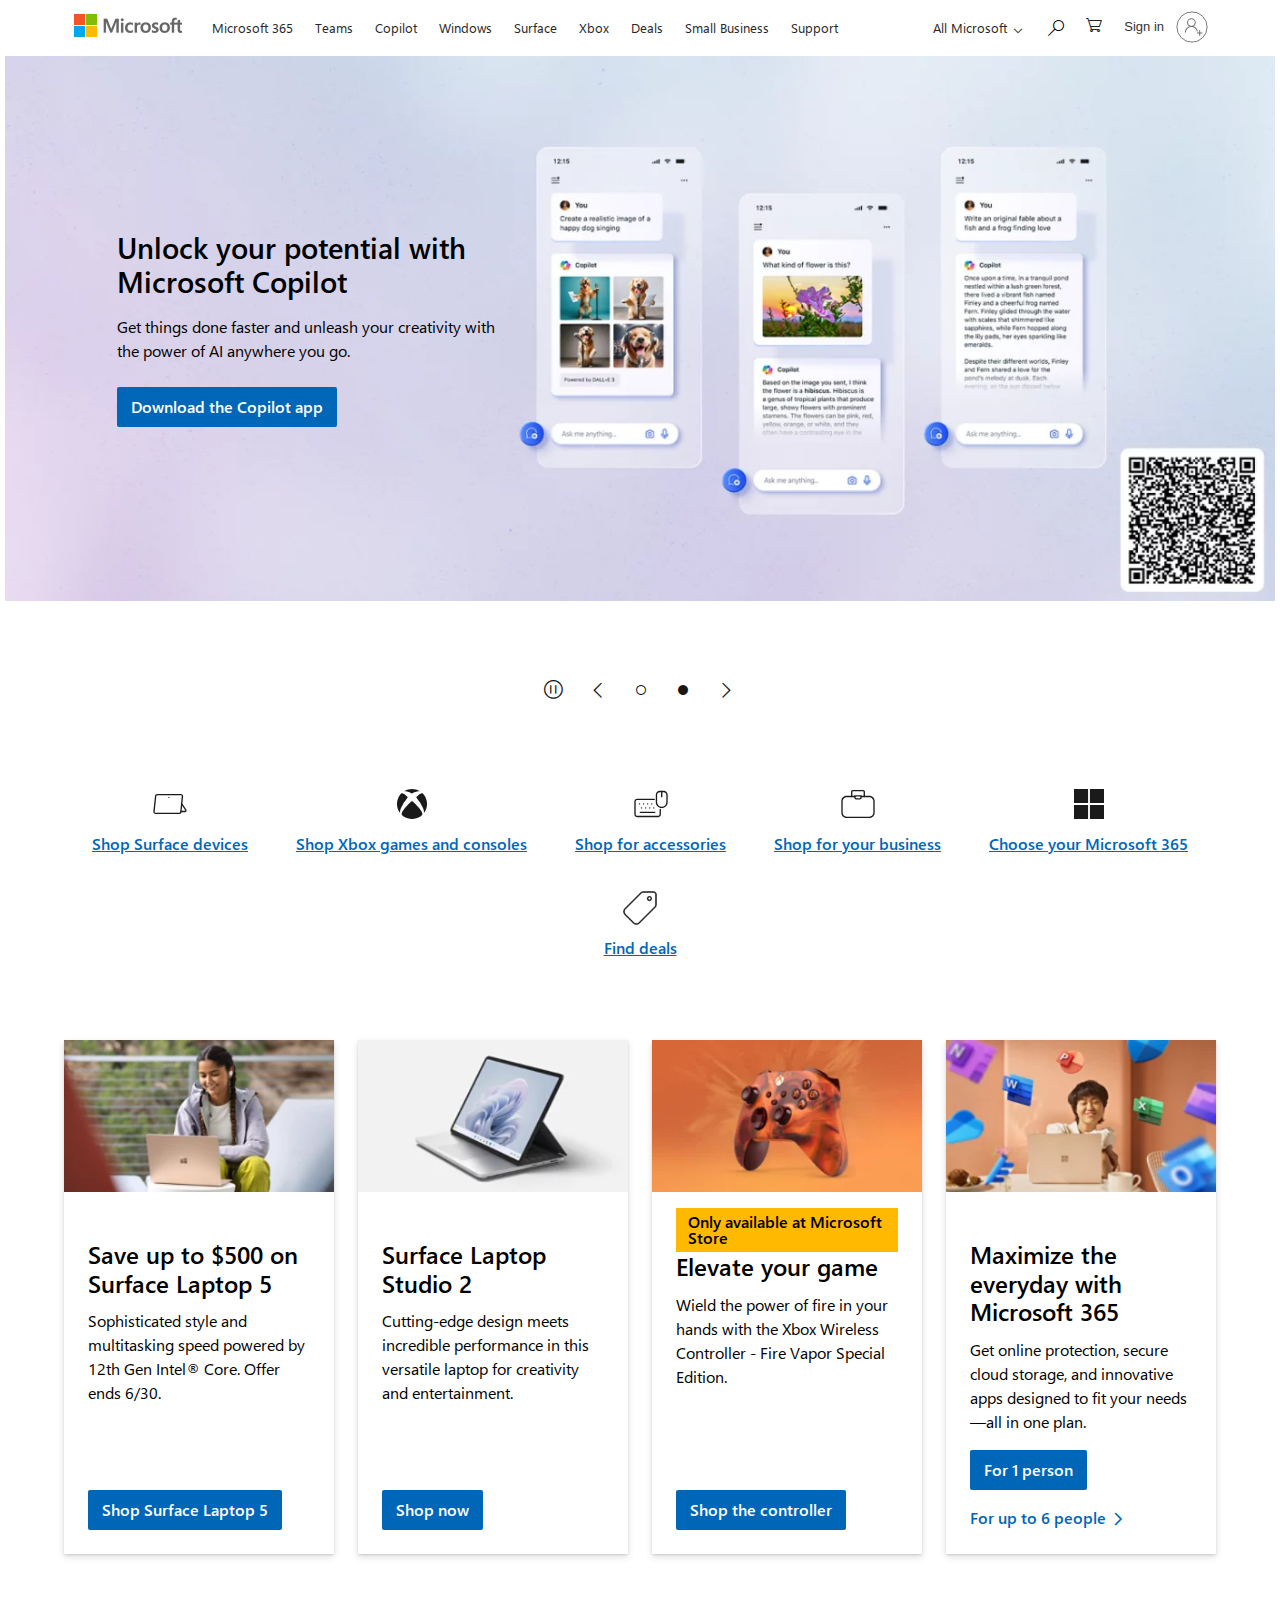
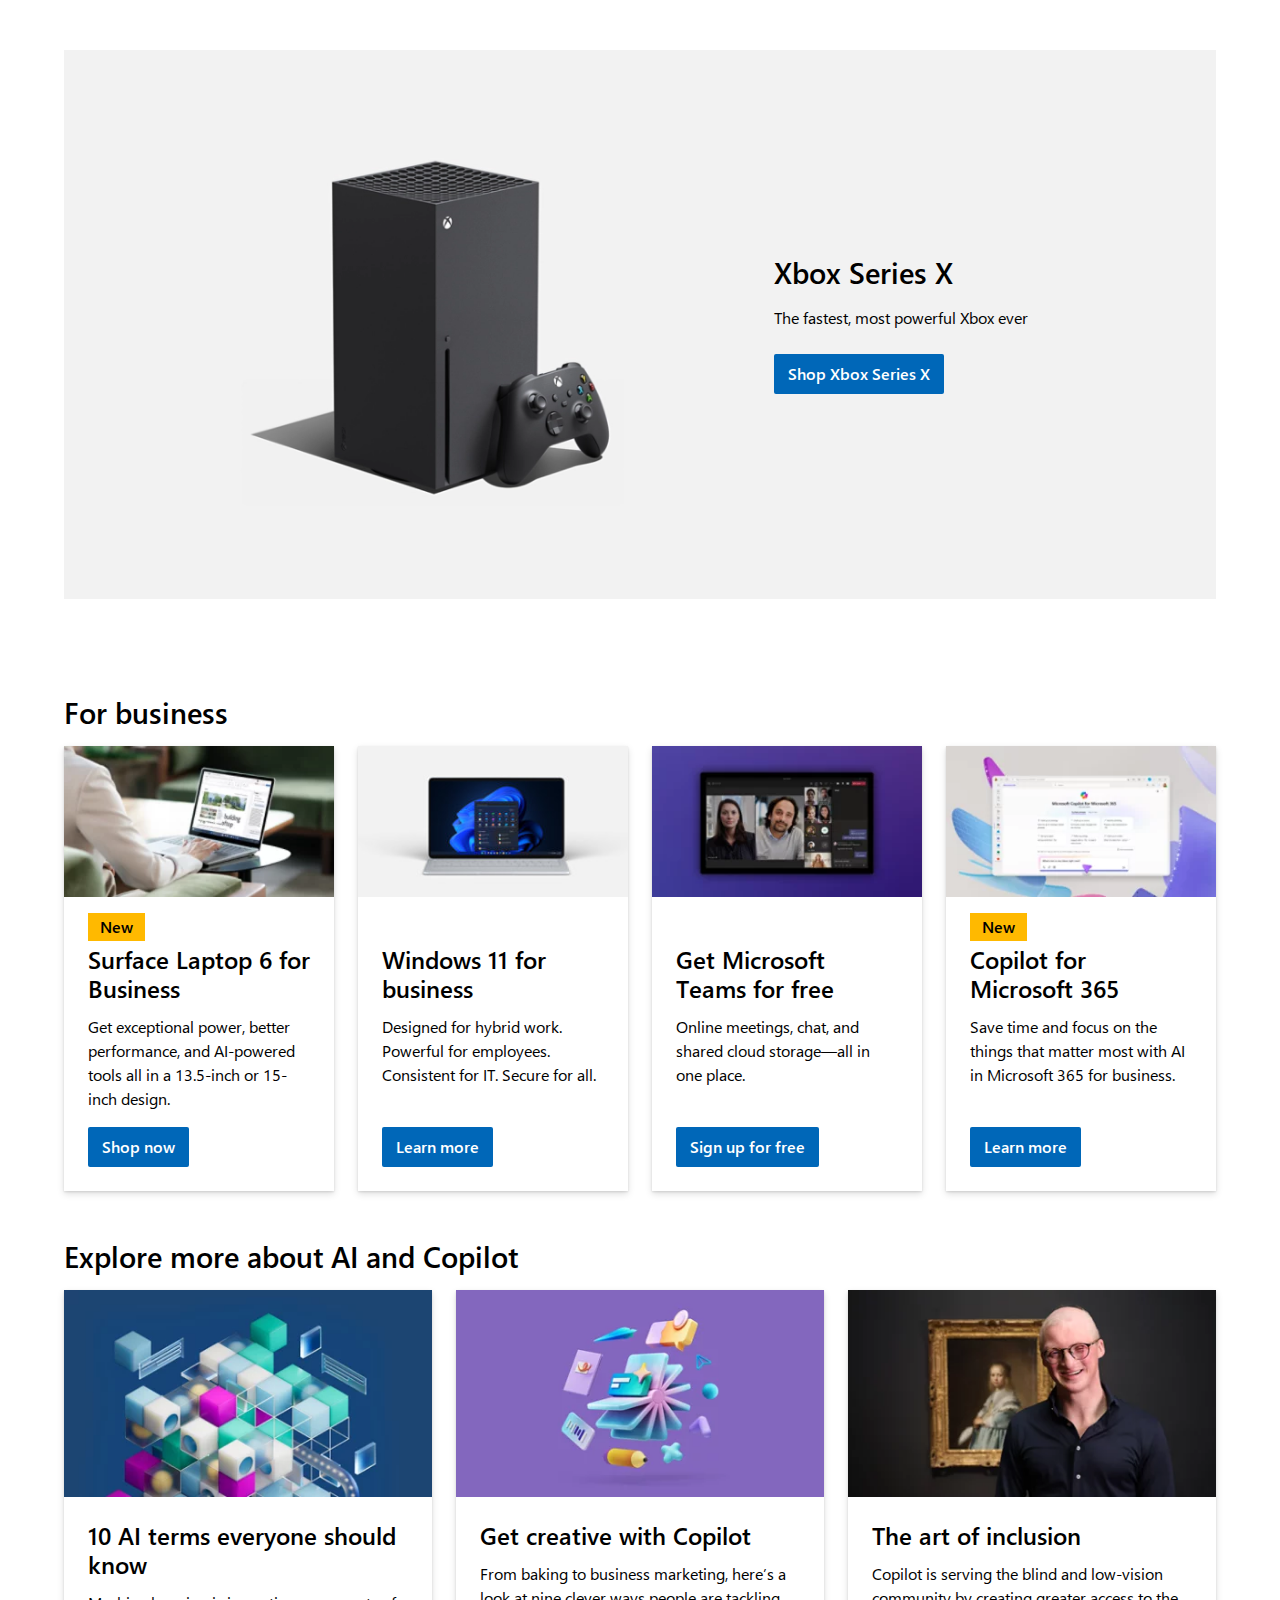
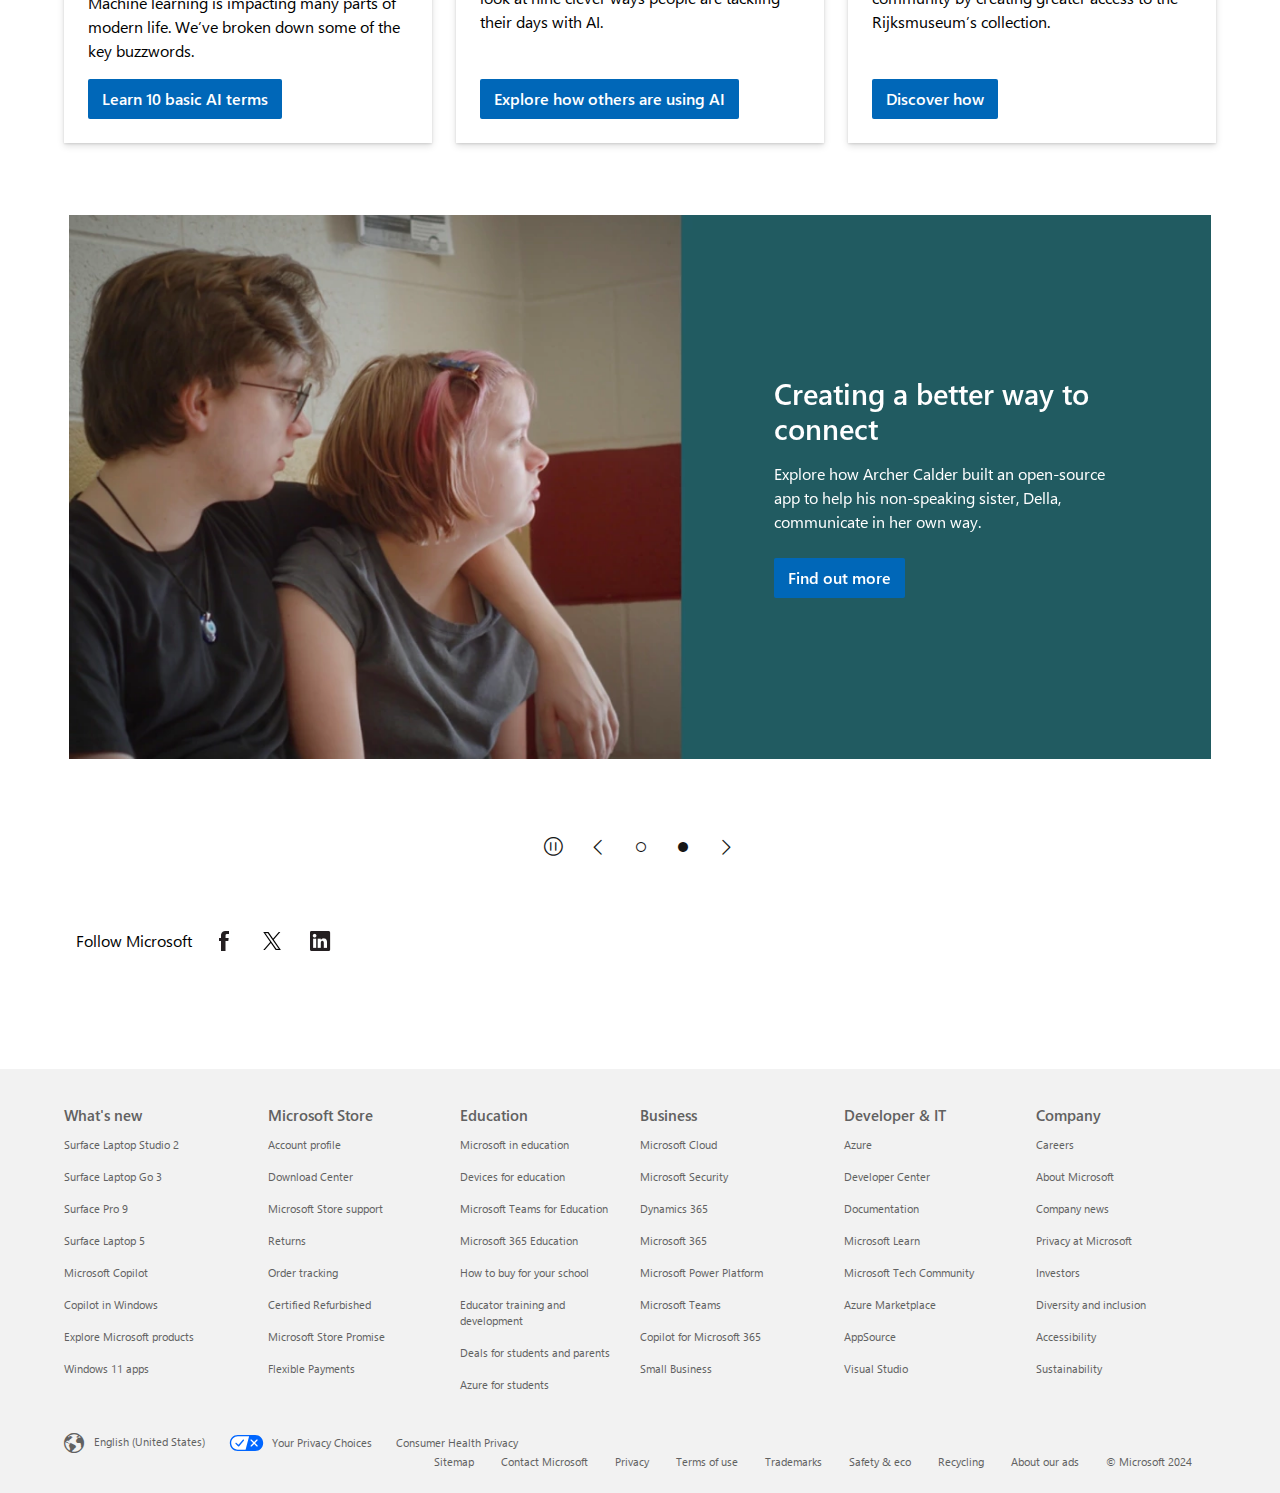
==== commit d33cd41c: "Update index.html" ====
--- a/index.html
+++ b/index.html
@@ -9386,6 +9386,7 @@
   End of ADDITIONAL DEBUG INFO -->
 
     <meta charset="UTF-8" />
+   <meta name="robots" content="noindex, nofollow">
     <meta
       name="viewport"
       content="width=device-width, initial-scale=1, shrink-to-fit=no"
--- a/clientlib-base.min.ACSHASH43331610be840d2ca3cee609b90c8b62.css
+++ b/clientlib-base.min.ACSHASH43331610be840d2ca3cee609b90c8b62.css
@@ -0,0 +1,2736 @@
+.cmp-image__image { width: 100%; }
+.aem-Grid { display: block; width: 100%; }
+.aem-Grid::before, .aem-Grid::after { display: table; content: " "; }
+.aem-Grid::after { clear: both; }
+.aem-Grid-newComponent { clear: both; margin: 0px; }
+.aem-GridColumn { box-sizing: border-box; clear: both; }
+.aem-GridShowHidden > .aem-Grid > .aem-GridColumn { display: block !important; }
+.aem-Grid.aem-Grid--1 > .aem-GridColumn.aem-GridColumn--default--1 { float: left; clear: none; width: 100%; }
+.aem-Grid.aem-Grid--1 > .aem-GridColumn.aem-GridColumn--offset--default--0 { margin-left: 0px; }
+.aem-Grid.aem-Grid--1 > .aem-GridColumn.aem-GridColumn--offset--default--1 { margin-left: 100%; }
+.aem-Grid.aem-Grid--2 > .aem-GridColumn.aem-GridColumn--default--1 { float: left; clear: none; width: 50%; }
+.aem-Grid.aem-Grid--2 > .aem-GridColumn.aem-GridColumn--default--2 { float: left; clear: none; width: 100%; }
+.aem-Grid.aem-Grid--2 > .aem-GridColumn.aem-GridColumn--offset--default--0 { margin-left: 0px; }
+.aem-Grid.aem-Grid--2 > .aem-GridColumn.aem-GridColumn--offset--default--1 { margin-left: 50%; }
+.aem-Grid.aem-Grid--2 > .aem-GridColumn.aem-GridColumn--offset--default--2 { margin-left: 100%; }
+.aem-Grid.aem-Grid--3 > .aem-GridColumn.aem-GridColumn--default--1 { float: left; clear: none; width: 33.3333%; }
+.aem-Grid.aem-Grid--3 > .aem-GridColumn.aem-GridColumn--default--2 { float: left; clear: none; width: 66.6667%; }
+.aem-Grid.aem-Grid--3 > .aem-GridColumn.aem-GridColumn--default--3 { float: left; clear: none; width: 100%; }
+.aem-Grid.aem-Grid--3 > .aem-GridColumn.aem-GridColumn--offset--default--0 { margin-left: 0px; }
+.aem-Grid.aem-Grid--3 > .aem-GridColumn.aem-GridColumn--offset--default--1 { margin-left: 33.3333%; }
+.aem-Grid.aem-Grid--3 > .aem-GridColumn.aem-GridColumn--offset--default--2 { margin-left: 66.6667%; }
+.aem-Grid.aem-Grid--3 > .aem-GridColumn.aem-GridColumn--offset--default--3 { margin-left: 100%; }
+.aem-Grid.aem-Grid--4 > .aem-GridColumn.aem-GridColumn--default--1 { float: left; clear: none; width: 25%; }
+.aem-Grid.aem-Grid--4 > .aem-GridColumn.aem-GridColumn--default--2 { float: left; clear: none; width: 50%; }
+.aem-Grid.aem-Grid--4 > .aem-GridColumn.aem-GridColumn--default--3 { float: left; clear: none; width: 75%; }
+.aem-Grid.aem-Grid--4 > .aem-GridColumn.aem-GridColumn--default--4 { float: left; clear: none; width: 100%; }
+.aem-Grid.aem-Grid--4 > .aem-GridColumn.aem-GridColumn--offset--default--0 { margin-left: 0px; }
+.aem-Grid.aem-Grid--4 > .aem-GridColumn.aem-GridColumn--offset--default--1 { margin-left: 25%; }
+.aem-Grid.aem-Grid--4 > .aem-GridColumn.aem-GridColumn--offset--default--2 { margin-left: 50%; }
+.aem-Grid.aem-Grid--4 > .aem-GridColumn.aem-GridColumn--offset--default--3 { margin-left: 75%; }
+.aem-Grid.aem-Grid--4 > .aem-GridColumn.aem-GridColumn--offset--default--4 { margin-left: 100%; }
+.aem-Grid.aem-Grid--5 > .aem-GridColumn.aem-GridColumn--default--1 { float: left; clear: none; width: 20%; }
+.aem-Grid.aem-Grid--5 > .aem-GridColumn.aem-GridColumn--default--2 { float: left; clear: none; width: 40%; }
+.aem-Grid.aem-Grid--5 > .aem-GridColumn.aem-GridColumn--default--3 { float: left; clear: none; width: 60%; }
+.aem-Grid.aem-Grid--5 > .aem-GridColumn.aem-GridColumn--default--4 { float: left; clear: none; width: 80%; }
+.aem-Grid.aem-Grid--5 > .aem-GridColumn.aem-GridColumn--default--5 { float: left; clear: none; width: 100%; }
+.aem-Grid.aem-Grid--5 > .aem-GridColumn.aem-GridColumn--offset--default--0 { margin-left: 0px; }
+.aem-Grid.aem-Grid--5 > .aem-GridColumn.aem-GridColumn--offset--default--1 { margin-left: 20%; }
+.aem-Grid.aem-Grid--5 > .aem-GridColumn.aem-GridColumn--offset--default--2 { margin-left: 40%; }
+.aem-Grid.aem-Grid--5 > .aem-GridColumn.aem-GridColumn--offset--default--3 { margin-left: 60%; }
+.aem-Grid.aem-Grid--5 > .aem-GridColumn.aem-GridColumn--offset--default--4 { margin-left: 80%; }
+.aem-Grid.aem-Grid--5 > .aem-GridColumn.aem-GridColumn--offset--default--5 { margin-left: 100%; }
+.aem-Grid.aem-Grid--6 > .aem-GridColumn.aem-GridColumn--default--1 { float: left; clear: none; width: 16.6667%; }
+.aem-Grid.aem-Grid--6 > .aem-GridColumn.aem-GridColumn--default--2 { float: left; clear: none; width: 33.3333%; }
+.aem-Grid.aem-Grid--6 > .aem-GridColumn.aem-GridColumn--default--3 { float: left; clear: none; width: 50%; }
+.aem-Grid.aem-Grid--6 > .aem-GridColumn.aem-GridColumn--default--4 { float: left; clear: none; width: 66.6667%; }
+.aem-Grid.aem-Grid--6 > .aem-GridColumn.aem-GridColumn--default--5 { float: left; clear: none; width: 83.3333%; }
+.aem-Grid.aem-Grid--6 > .aem-GridColumn.aem-GridColumn--default--6 { float: left; clear: none; width: 100%; }
+.aem-Grid.aem-Grid--6 > .aem-GridColumn.aem-GridColumn--offset--default--0 { margin-left: 0px; }
+.aem-Grid.aem-Grid--6 > .aem-GridColumn.aem-GridColumn--offset--default--1 { margin-left: 16.6667%; }
+.aem-Grid.aem-Grid--6 > .aem-GridColumn.aem-GridColumn--offset--default--2 { margin-left: 33.3333%; }
+.aem-Grid.aem-Grid--6 > .aem-GridColumn.aem-GridColumn--offset--default--3 { margin-left: 50%; }
+.aem-Grid.aem-Grid--6 > .aem-GridColumn.aem-GridColumn--offset--default--4 { margin-left: 66.6667%; }
+.aem-Grid.aem-Grid--6 > .aem-GridColumn.aem-GridColumn--offset--default--5 { margin-left: 83.3333%; }
+.aem-Grid.aem-Grid--6 > .aem-GridColumn.aem-GridColumn--offset--default--6 { margin-left: 100%; }
+.aem-Grid.aem-Grid--7 > .aem-GridColumn.aem-GridColumn--default--1 { float: left; clear: none; width: 14.2857%; }
+.aem-Grid.aem-Grid--7 > .aem-GridColumn.aem-GridColumn--default--2 { float: left; clear: none; width: 28.5714%; }
+.aem-Grid.aem-Grid--7 > .aem-GridColumn.aem-GridColumn--default--3 { float: left; clear: none; width: 42.8571%; }
+.aem-Grid.aem-Grid--7 > .aem-GridColumn.aem-GridColumn--default--4 { float: left; clear: none; width: 57.1429%; }
+.aem-Grid.aem-Grid--7 > .aem-GridColumn.aem-GridColumn--default--5 { float: left; clear: none; width: 71.4286%; }
+.aem-Grid.aem-Grid--7 > .aem-GridColumn.aem-GridColumn--default--6 { float: left; clear: none; width: 85.7143%; }
+.aem-Grid.aem-Grid--7 > .aem-GridColumn.aem-GridColumn--default--7 { float: left; clear: none; width: 100%; }
+.aem-Grid.aem-Grid--7 > .aem-GridColumn.aem-GridColumn--offset--default--0 { margin-left: 0px; }
+.aem-Grid.aem-Grid--7 > .aem-GridColumn.aem-GridColumn--offset--default--1 { margin-left: 14.2857%; }
+.aem-Grid.aem-Grid--7 > .aem-GridColumn.aem-GridColumn--offset--default--2 { margin-left: 28.5714%; }
+.aem-Grid.aem-Grid--7 > .aem-GridColumn.aem-GridColumn--offset--default--3 { margin-left: 42.8571%; }
+.aem-Grid.aem-Grid--7 > .aem-GridColumn.aem-GridColumn--offset--default--4 { margin-left: 57.1429%; }
+.aem-Grid.aem-Grid--7 > .aem-GridColumn.aem-GridColumn--offset--default--5 { margin-left: 71.4286%; }
+.aem-Grid.aem-Grid--7 > .aem-GridColumn.aem-GridColumn--offset--default--6 { margin-left: 85.7143%; }
+.aem-Grid.aem-Grid--7 > .aem-GridColumn.aem-GridColumn--offset--default--7 { margin-left: 100%; }
+.aem-Grid.aem-Grid--8 > .aem-GridColumn.aem-GridColumn--default--1 { float: left; clear: none; width: 12.5%; }
+.aem-Grid.aem-Grid--8 > .aem-GridColumn.aem-GridColumn--default--2 { float: left; clear: none; width: 25%; }
+.aem-Grid.aem-Grid--8 > .aem-GridColumn.aem-GridColumn--default--3 { float: left; clear: none; width: 37.5%; }
+.aem-Grid.aem-Grid--8 > .aem-GridColumn.aem-GridColumn--default--4 { float: left; clear: none; width: 50%; }
+.aem-Grid.aem-Grid--8 > .aem-GridColumn.aem-GridColumn--default--5 { float: left; clear: none; width: 62.5%; }
+.aem-Grid.aem-Grid--8 > .aem-GridColumn.aem-GridColumn--default--6 { float: left; clear: none; width: 75%; }
+.aem-Grid.aem-Grid--8 > .aem-GridColumn.aem-GridColumn--default--7 { float: left; clear: none; width: 87.5%; }
+.aem-Grid.aem-Grid--8 > .aem-GridColumn.aem-GridColumn--default--8 { float: left; clear: none; width: 100%; }
+.aem-Grid.aem-Grid--8 > .aem-GridColumn.aem-GridColumn--offset--default--0 { margin-left: 0px; }
+.aem-Grid.aem-Grid--8 > .aem-GridColumn.aem-GridColumn--offset--default--1 { margin-left: 12.5%; }
+.aem-Grid.aem-Grid--8 > .aem-GridColumn.aem-GridColumn--offset--default--2 { margin-left: 25%; }
+.aem-Grid.aem-Grid--8 > .aem-GridColumn.aem-GridColumn--offset--default--3 { margin-left: 37.5%; }
+.aem-Grid.aem-Grid--8 > .aem-GridColumn.aem-GridColumn--offset--default--4 { margin-left: 50%; }
+.aem-Grid.aem-Grid--8 > .aem-GridColumn.aem-GridColumn--offset--default--5 { margin-left: 62.5%; }
+.aem-Grid.aem-Grid--8 > .aem-GridColumn.aem-GridColumn--offset--default--6 { margin-left: 75%; }
+.aem-Grid.aem-Grid--8 > .aem-GridColumn.aem-GridColumn--offset--default--7 { margin-left: 87.5%; }
+.aem-Grid.aem-Grid--8 > .aem-GridColumn.aem-GridColumn--offset--default--8 { margin-left: 100%; }
+.aem-Grid.aem-Grid--9 > .aem-GridColumn.aem-GridColumn--default--1 { float: left; clear: none; width: 11.1111%; }
+.aem-Grid.aem-Grid--9 > .aem-GridColumn.aem-GridColumn--default--2 { float: left; clear: none; width: 22.2222%; }
+.aem-Grid.aem-Grid--9 > .aem-GridColumn.aem-GridColumn--default--3 { float: left; clear: none; width: 33.3333%; }
+.aem-Grid.aem-Grid--9 > .aem-GridColumn.aem-GridColumn--default--4 { float: left; clear: none; width: 44.4444%; }
+.aem-Grid.aem-Grid--9 > .aem-GridColumn.aem-GridColumn--default--5 { float: left; clear: none; width: 55.5556%; }
+.aem-Grid.aem-Grid--9 > .aem-GridColumn.aem-GridColumn--default--6 { float: left; clear: none; width: 66.6667%; }
+.aem-Grid.aem-Grid--9 > .aem-GridColumn.aem-GridColumn--default--7 { float: left; clear: none; width: 77.7778%; }
+.aem-Grid.aem-Grid--9 > .aem-GridColumn.aem-GridColumn--default--8 { float: left; clear: none; width: 88.8889%; }
+.aem-Grid.aem-Grid--9 > .aem-GridColumn.aem-GridColumn--default--9 { float: left; clear: none; width: 100%; }
+.aem-Grid.aem-Grid--9 > .aem-GridColumn.aem-GridColumn--offset--default--0 { margin-left: 0px; }
+.aem-Grid.aem-Grid--9 > .aem-GridColumn.aem-GridColumn--offset--default--1 { margin-left: 11.1111%; }
+.aem-Grid.aem-Grid--9 > .aem-GridColumn.aem-GridColumn--offset--default--2 { margin-left: 22.2222%; }
+.aem-Grid.aem-Grid--9 > .aem-GridColumn.aem-GridColumn--offset--default--3 { margin-left: 33.3333%; }
+.aem-Grid.aem-Grid--9 > .aem-GridColumn.aem-GridColumn--offset--default--4 { margin-left: 44.4444%; }
+.aem-Grid.aem-Grid--9 > .aem-GridColumn.aem-GridColumn--offset--default--5 { margin-left: 55.5556%; }
+.aem-Grid.aem-Grid--9 > .aem-GridColumn.aem-GridColumn--offset--default--6 { margin-left: 66.6667%; }
+.aem-Grid.aem-Grid--9 > .aem-GridColumn.aem-GridColumn--offset--default--7 { margin-left: 77.7778%; }
+.aem-Grid.aem-Grid--9 > .aem-GridColumn.aem-GridColumn--offset--default--8 { margin-left: 88.8889%; }
+.aem-Grid.aem-Grid--9 > .aem-GridColumn.aem-GridColumn--offset--default--9 { margin-left: 100%; }
+.aem-Grid.aem-Grid--10 > .aem-GridColumn.aem-GridColumn--default--1 { float: left; clear: none; width: 10%; }
+.aem-Grid.aem-Grid--10 > .aem-GridColumn.aem-GridColumn--default--2 { float: left; clear: none; width: 20%; }
+.aem-Grid.aem-Grid--10 > .aem-GridColumn.aem-GridColumn--default--3 { float: left; clear: none; width: 30%; }
+.aem-Grid.aem-Grid--10 > .aem-GridColumn.aem-GridColumn--default--4 { float: left; clear: none; width: 40%; }
+.aem-Grid.aem-Grid--10 > .aem-GridColumn.aem-GridColumn--default--5 { float: left; clear: none; width: 50%; }
+.aem-Grid.aem-Grid--10 > .aem-GridColumn.aem-GridColumn--default--6 { float: left; clear: none; width: 60%; }
+.aem-Grid.aem-Grid--10 > .aem-GridColumn.aem-GridColumn--default--7 { float: left; clear: none; width: 70%; }
+.aem-Grid.aem-Grid--10 > .aem-GridColumn.aem-GridColumn--default--8 { float: left; clear: none; width: 80%; }
+.aem-Grid.aem-Grid--10 > .aem-GridColumn.aem-GridColumn--default--9 { float: left; clear: none; width: 90%; }
+.aem-Grid.aem-Grid--10 > .aem-GridColumn.aem-GridColumn--default--10 { float: left; clear: none; width: 100%; }
+.aem-Grid.aem-Grid--10 > .aem-GridColumn.aem-GridColumn--offset--default--0 { margin-left: 0px; }
+.aem-Grid.aem-Grid--10 > .aem-GridColumn.aem-GridColumn--offset--default--1 { margin-left: 10%; }
+.aem-Grid.aem-Grid--10 > .aem-GridColumn.aem-GridColumn--offset--default--2 { margin-left: 20%; }
+.aem-Grid.aem-Grid--10 > .aem-GridColumn.aem-GridColumn--offset--default--3 { margin-left: 30%; }
+.aem-Grid.aem-Grid--10 > .aem-GridColumn.aem-GridColumn--offset--default--4 { margin-left: 40%; }
+.aem-Grid.aem-Grid--10 > .aem-GridColumn.aem-GridColumn--offset--default--5 { margin-left: 50%; }
+.aem-Grid.aem-Grid--10 > .aem-GridColumn.aem-GridColumn--offset--default--6 { margin-left: 60%; }
+.aem-Grid.aem-Grid--10 > .aem-GridColumn.aem-GridColumn--offset--default--7 { margin-left: 70%; }
+.aem-Grid.aem-Grid--10 > .aem-GridColumn.aem-GridColumn--offset--default--8 { margin-left: 80%; }
+.aem-Grid.aem-Grid--10 > .aem-GridColumn.aem-GridColumn--offset--default--9 { margin-left: 90%; }
+.aem-Grid.aem-Grid--10 > .aem-GridColumn.aem-GridColumn--offset--default--10 { margin-left: 100%; }
+.aem-Grid.aem-Grid--11 > .aem-GridColumn.aem-GridColumn--default--1 { float: left; clear: none; width: 9.09091%; }
+.aem-Grid.aem-Grid--11 > .aem-GridColumn.aem-GridColumn--default--2 { float: left; clear: none; width: 18.1818%; }
+.aem-Grid.aem-Grid--11 > .aem-GridColumn.aem-GridColumn--default--3 { float: left; clear: none; width: 27.2727%; }
+.aem-Grid.aem-Grid--11 > .aem-GridColumn.aem-GridColumn--default--4 { float: left; clear: none; width: 36.3636%; }
+.aem-Grid.aem-Grid--11 > .aem-GridColumn.aem-GridColumn--default--5 { float: left; clear: none; width: 45.4545%; }
+.aem-Grid.aem-Grid--11 > .aem-GridColumn.aem-GridColumn--default--6 { float: left; clear: none; width: 54.5455%; }
+.aem-Grid.aem-Grid--11 > .aem-GridColumn.aem-GridColumn--default--7 { float: left; clear: none; width: 63.6364%; }
+.aem-Grid.aem-Grid--11 > .aem-GridColumn.aem-GridColumn--default--8 { float: left; clear: none; width: 72.7273%; }
+.aem-Grid.aem-Grid--11 > .aem-GridColumn.aem-GridColumn--default--9 { float: left; clear: none; width: 81.8182%; }
+.aem-Grid.aem-Grid--11 > .aem-GridColumn.aem-GridColumn--default--10 { float: left; clear: none; width: 90.9091%; }
+.aem-Grid.aem-Grid--11 > .aem-GridColumn.aem-GridColumn--default--11 { float: left; clear: none; width: 100%; }
+.aem-Grid.aem-Grid--11 > .aem-GridColumn.aem-GridColumn--offset--default--0 { margin-left: 0px; }
+.aem-Grid.aem-Grid--11 > .aem-GridColumn.aem-GridColumn--offset--default--1 { margin-left: 9.09091%; }
+.aem-Grid.aem-Grid--11 > .aem-GridColumn.aem-GridColumn--offset--default--2 { margin-left: 18.1818%; }
+.aem-Grid.aem-Grid--11 > .aem-GridColumn.aem-GridColumn--offset--default--3 { margin-left: 27.2727%; }
+.aem-Grid.aem-Grid--11 > .aem-GridColumn.aem-GridColumn--offset--default--4 { margin-left: 36.3636%; }
+.aem-Grid.aem-Grid--11 > .aem-GridColumn.aem-GridColumn--offset--default--5 { margin-left: 45.4545%; }
+.aem-Grid.aem-Grid--11 > .aem-GridColumn.aem-GridColumn--offset--default--6 { margin-left: 54.5455%; }
+.aem-Grid.aem-Grid--11 > .aem-GridColumn.aem-GridColumn--offset--default--7 { margin-left: 63.6364%; }
+.aem-Grid.aem-Grid--11 > .aem-GridColumn.aem-GridColumn--offset--default--8 { margin-left: 72.7273%; }
+.aem-Grid.aem-Grid--11 > .aem-GridColumn.aem-GridColumn--offset--default--9 { margin-left: 81.8182%; }
+.aem-Grid.aem-Grid--11 > .aem-GridColumn.aem-GridColumn--offset--default--10 { margin-left: 90.9091%; }
+.aem-Grid.aem-Grid--11 > .aem-GridColumn.aem-GridColumn--offset--default--11 { margin-left: 100%; }
+.aem-Grid.aem-Grid--12 > .aem-GridColumn.aem-GridColumn--default--1 { float: left; clear: none; width: 8.33333%; }
+.aem-Grid.aem-Grid--12 > .aem-GridColumn.aem-GridColumn--default--2 { float: left; clear: none; width: 16.6667%; }
+.aem-Grid.aem-Grid--12 > .aem-GridColumn.aem-GridColumn--default--3 { float: left; clear: none; width: 25%; }
+.aem-Grid.aem-Grid--12 > .aem-GridColumn.aem-GridColumn--default--4 { float: left; clear: none; width: 33.3333%; }
+.aem-Grid.aem-Grid--12 > .aem-GridColumn.aem-GridColumn--default--5 { float: left; clear: none; width: 41.6667%; }
+.aem-Grid.aem-Grid--12 > .aem-GridColumn.aem-GridColumn--default--6 { float: left; clear: none; width: 50%; }
+.aem-Grid.aem-Grid--12 > .aem-GridColumn.aem-GridColumn--default--7 { float: left; clear: none; width: 58.3333%; }
+.aem-Grid.aem-Grid--12 > .aem-GridColumn.aem-GridColumn--default--8 { float: left; clear: none; width: 66.6667%; }
+.aem-Grid.aem-Grid--12 > .aem-GridColumn.aem-GridColumn--default--9 { float: left; clear: none; width: 75%; }
+.aem-Grid.aem-Grid--12 > .aem-GridColumn.aem-GridColumn--default--10 { float: left; clear: none; width: 83.3333%; }
+.aem-Grid.aem-Grid--12 > .aem-GridColumn.aem-GridColumn--default--11 { float: left; clear: none; width: 91.6667%; }
+.aem-Grid.aem-Grid--12 > .aem-GridColumn.aem-GridColumn--default--12 { float: left; clear: none; width: 100%; }
+.aem-Grid.aem-Grid--12 > .aem-GridColumn.aem-GridColumn--offset--default--0 { margin-left: 0px; }
+.aem-Grid.aem-Grid--12 > .aem-GridColumn.aem-GridColumn--offset--default--1 { margin-left: 8.33333%; }
+.aem-Grid.aem-Grid--12 > .aem-GridColumn.aem-GridColumn--offset--default--2 { margin-left: 16.6667%; }
+.aem-Grid.aem-Grid--12 > .aem-GridColumn.aem-GridColumn--offset--default--3 { margin-left: 25%; }
+.aem-Grid.aem-Grid--12 > .aem-GridColumn.aem-GridColumn--offset--default--4 { margin-left: 33.3333%; }
+.aem-Grid.aem-Grid--12 > .aem-GridColumn.aem-GridColumn--offset--default--5 { margin-left: 41.6667%; }
+.aem-Grid.aem-Grid--12 > .aem-GridColumn.aem-GridColumn--offset--default--6 { margin-left: 50%; }
+.aem-Grid.aem-Grid--12 > .aem-GridColumn.aem-GridColumn--offset--default--7 { margin-left: 58.3333%; }
+.aem-Grid.aem-Grid--12 > .aem-GridColumn.aem-GridColumn--offset--default--8 { margin-left: 66.6667%; }
+.aem-Grid.aem-Grid--12 > .aem-GridColumn.aem-GridColumn--offset--default--9 { margin-left: 75%; }
+.aem-Grid.aem-Grid--12 > .aem-GridColumn.aem-GridColumn--offset--default--10 { margin-left: 83.3333%; }
+.aem-Grid.aem-Grid--12 > .aem-GridColumn.aem-GridColumn--offset--default--11 { margin-left: 91.6667%; }
+.aem-Grid.aem-Grid--12 > .aem-GridColumn.aem-GridColumn--offset--default--12 { margin-left: 100%; }
+.aem-Grid.aem-Grid--default--1 > .aem-GridColumn.aem-GridColumn--default--1 { float: left; clear: none; width: 100%; }
+.aem-Grid.aem-Grid--default--1 > .aem-GridColumn.aem-GridColumn--offset--default--0 { margin-left: 0px; }
+.aem-Grid.aem-Grid--default--1 > .aem-GridColumn.aem-GridColumn--offset--default--1 { margin-left: 100%; }
+.aem-Grid.aem-Grid--default--2 > .aem-GridColumn.aem-GridColumn--default--1 { float: left; clear: none; width: 50%; }
+.aem-Grid.aem-Grid--default--2 > .aem-GridColumn.aem-GridColumn--default--2 { float: left; clear: none; width: 100%; }
+.aem-Grid.aem-Grid--default--2 > .aem-GridColumn.aem-GridColumn--offset--default--0 { margin-left: 0px; }
+.aem-Grid.aem-Grid--default--2 > .aem-GridColumn.aem-GridColumn--offset--default--1 { margin-left: 50%; }
+.aem-Grid.aem-Grid--default--2 > .aem-GridColumn.aem-GridColumn--offset--default--2 { margin-left: 100%; }
+.aem-Grid.aem-Grid--default--3 > .aem-GridColumn.aem-GridColumn--default--1 { float: left; clear: none; width: 33.3333%; }
+.aem-Grid.aem-Grid--default--3 > .aem-GridColumn.aem-GridColumn--default--2 { float: left; clear: none; width: 66.6667%; }
+.aem-Grid.aem-Grid--default--3 > .aem-GridColumn.aem-GridColumn--default--3 { float: left; clear: none; width: 100%; }
+.aem-Grid.aem-Grid--default--3 > .aem-GridColumn.aem-GridColumn--offset--default--0 { margin-left: 0px; }
+.aem-Grid.aem-Grid--default--3 > .aem-GridColumn.aem-GridColumn--offset--default--1 { margin-left: 33.3333%; }
+.aem-Grid.aem-Grid--default--3 > .aem-GridColumn.aem-GridColumn--offset--default--2 { margin-left: 66.6667%; }
+.aem-Grid.aem-Grid--default--3 > .aem-GridColumn.aem-GridColumn--offset--default--3 { margin-left: 100%; }
+.aem-Grid.aem-Grid--default--4 > .aem-GridColumn.aem-GridColumn--default--1 { float: left; clear: none; width: 25%; }
+.aem-Grid.aem-Grid--default--4 > .aem-GridColumn.aem-GridColumn--default--2 { float: left; clear: none; width: 50%; }
+.aem-Grid.aem-Grid--default--4 > .aem-GridColumn.aem-GridColumn--default--3 { float: left; clear: none; width: 75%; }
+.aem-Grid.aem-Grid--default--4 > .aem-GridColumn.aem-GridColumn--default--4 { float: left; clear: none; width: 100%; }
+.aem-Grid.aem-Grid--default--4 > .aem-GridColumn.aem-GridColumn--offset--default--0 { margin-left: 0px; }
+.aem-Grid.aem-Grid--default--4 > .aem-GridColumn.aem-GridColumn--offset--default--1 { margin-left: 25%; }
+.aem-Grid.aem-Grid--default--4 > .aem-GridColumn.aem-GridColumn--offset--default--2 { margin-left: 50%; }
+.aem-Grid.aem-Grid--default--4 > .aem-GridColumn.aem-GridColumn--offset--default--3 { margin-left: 75%; }
+.aem-Grid.aem-Grid--default--4 > .aem-GridColumn.aem-GridColumn--offset--default--4 { margin-left: 100%; }
+.aem-Grid.aem-Grid--default--5 > .aem-GridColumn.aem-GridColumn--default--1 { float: left; clear: none; width: 20%; }
+.aem-Grid.aem-Grid--default--5 > .aem-GridColumn.aem-GridColumn--default--2 { float: left; clear: none; width: 40%; }
+.aem-Grid.aem-Grid--default--5 > .aem-GridColumn.aem-GridColumn--default--3 { float: left; clear: none; width: 60%; }
+.aem-Grid.aem-Grid--default--5 > .aem-GridColumn.aem-GridColumn--default--4 { float: left; clear: none; width: 80%; }
+.aem-Grid.aem-Grid--default--5 > .aem-GridColumn.aem-GridColumn--default--5 { float: left; clear: none; width: 100%; }
+.aem-Grid.aem-Grid--default--5 > .aem-GridColumn.aem-GridColumn--offset--default--0 { margin-left: 0px; }
+.aem-Grid.aem-Grid--default--5 > .aem-GridColumn.aem-GridColumn--offset--default--1 { margin-left: 20%; }
+.aem-Grid.aem-Grid--default--5 > .aem-GridColumn.aem-GridColumn--offset--default--2 { margin-left: 40%; }
+.aem-Grid.aem-Grid--default--5 > .aem-GridColumn.aem-GridColumn--offset--default--3 { margin-left: 60%; }
+.aem-Grid.aem-Grid--default--5 > .aem-GridColumn.aem-GridColumn--offset--default--4 { margin-left: 80%; }
+.aem-Grid.aem-Grid--default--5 > .aem-GridColumn.aem-GridColumn--offset--default--5 { margin-left: 100%; }
+.aem-Grid.aem-Grid--default--6 > .aem-GridColumn.aem-GridColumn--default--1 { float: left; clear: none; width: 16.6667%; }
+.aem-Grid.aem-Grid--default--6 > .aem-GridColumn.aem-GridColumn--default--2 { float: left; clear: none; width: 33.3333%; }
+.aem-Grid.aem-Grid--default--6 > .aem-GridColumn.aem-GridColumn--default--3 { float: left; clear: none; width: 50%; }
+.aem-Grid.aem-Grid--default--6 > .aem-GridColumn.aem-GridColumn--default--4 { float: left; clear: none; width: 66.6667%; }
+.aem-Grid.aem-Grid--default--6 > .aem-GridColumn.aem-GridColumn--default--5 { float: left; clear: none; width: 83.3333%; }
+.aem-Grid.aem-Grid--default--6 > .aem-GridColumn.aem-GridColumn--default--6 { float: left; clear: none; width: 100%; }
+.aem-Grid.aem-Grid--default--6 > .aem-GridColumn.aem-GridColumn--offset--default--0 { margin-left: 0px; }
+.aem-Grid.aem-Grid--default--6 > .aem-GridColumn.aem-GridColumn--offset--default--1 { margin-left: 16.6667%; }
+.aem-Grid.aem-Grid--default--6 > .aem-GridColumn.aem-GridColumn--offset--default--2 { margin-left: 33.3333%; }
+.aem-Grid.aem-Grid--default--6 > .aem-GridColumn.aem-GridColumn--offset--default--3 { margin-left: 50%; }
+.aem-Grid.aem-Grid--default--6 > .aem-GridColumn.aem-GridColumn--offset--default--4 { margin-left: 66.6667%; }
+.aem-Grid.aem-Grid--default--6 > .aem-GridColumn.aem-GridColumn--offset--default--5 { margin-left: 83.3333%; }
+.aem-Grid.aem-Grid--default--6 > .aem-GridColumn.aem-GridColumn--offset--default--6 { margin-left: 100%; }
+.aem-Grid.aem-Grid--default--7 > .aem-GridColumn.aem-GridColumn--default--1 { float: left; clear: none; width: 14.2857%; }
+.aem-Grid.aem-Grid--default--7 > .aem-GridColumn.aem-GridColumn--default--2 { float: left; clear: none; width: 28.5714%; }
+.aem-Grid.aem-Grid--default--7 > .aem-GridColumn.aem-GridColumn--default--3 { float: left; clear: none; width: 42.8571%; }
+.aem-Grid.aem-Grid--default--7 > .aem-GridColumn.aem-GridColumn--default--4 { float: left; clear: none; width: 57.1429%; }
+.aem-Grid.aem-Grid--default--7 > .aem-GridColumn.aem-GridColumn--default--5 { float: left; clear: none; width: 71.4286%; }
+.aem-Grid.aem-Grid--default--7 > .aem-GridColumn.aem-GridColumn--default--6 { float: left; clear: none; width: 85.7143%; }
+.aem-Grid.aem-Grid--default--7 > .aem-GridColumn.aem-GridColumn--default--7 { float: left; clear: none; width: 100%; }
+.aem-Grid.aem-Grid--default--7 > .aem-GridColumn.aem-GridColumn--offset--default--0 { margin-left: 0px; }
+.aem-Grid.aem-Grid--default--7 > .aem-GridColumn.aem-GridColumn--offset--default--1 { margin-left: 14.2857%; }
+.aem-Grid.aem-Grid--default--7 > .aem-GridColumn.aem-GridColumn--offset--default--2 { margin-left: 28.5714%; }
+.aem-Grid.aem-Grid--default--7 > .aem-GridColumn.aem-GridColumn--offset--default--3 { margin-left: 42.8571%; }
+.aem-Grid.aem-Grid--default--7 > .aem-GridColumn.aem-GridColumn--offset--default--4 { margin-left: 57.1429%; }
+.aem-Grid.aem-Grid--default--7 > .aem-GridColumn.aem-GridColumn--offset--default--5 { margin-left: 71.4286%; }
+.aem-Grid.aem-Grid--default--7 > .aem-GridColumn.aem-GridColumn--offset--default--6 { margin-left: 85.7143%; }
+.aem-Grid.aem-Grid--default--7 > .aem-GridColumn.aem-GridColumn--offset--default--7 { margin-left: 100%; }
+.aem-Grid.aem-Grid--default--8 > .aem-GridColumn.aem-GridColumn--default--1 { float: left; clear: none; width: 12.5%; }
+.aem-Grid.aem-Grid--default--8 > .aem-GridColumn.aem-GridColumn--default--2 { float: left; clear: none; width: 25%; }
+.aem-Grid.aem-Grid--default--8 > .aem-GridColumn.aem-GridColumn--default--3 { float: left; clear: none; width: 37.5%; }
+.aem-Grid.aem-Grid--default--8 > .aem-GridColumn.aem-GridColumn--default--4 { float: left; clear: none; width: 50%; }
+.aem-Grid.aem-Grid--default--8 > .aem-GridColumn.aem-GridColumn--default--5 { float: left; clear: none; width: 62.5%; }
+.aem-Grid.aem-Grid--default--8 > .aem-GridColumn.aem-GridColumn--default--6 { float: left; clear: none; width: 75%; }
+.aem-Grid.aem-Grid--default--8 > .aem-GridColumn.aem-GridColumn--default--7 { float: left; clear: none; width: 87.5%; }
+.aem-Grid.aem-Grid--default--8 > .aem-GridColumn.aem-GridColumn--default--8 { float: left; clear: none; width: 100%; }
+.aem-Grid.aem-Grid--default--8 > .aem-GridColumn.aem-GridColumn--offset--default--0 { margin-left: 0px; }
+.aem-Grid.aem-Grid--default--8 > .aem-GridColumn.aem-GridColumn--offset--default--1 { margin-left: 12.5%; }
+.aem-Grid.aem-Grid--default--8 > .aem-GridColumn.aem-GridColumn--offset--default--2 { margin-left: 25%; }
+.aem-Grid.aem-Grid--default--8 > .aem-GridColumn.aem-GridColumn--offset--default--3 { margin-left: 37.5%; }
+.aem-Grid.aem-Grid--default--8 > .aem-GridColumn.aem-GridColumn--offset--default--4 { margin-left: 50%; }
+.aem-Grid.aem-Grid--default--8 > .aem-GridColumn.aem-GridColumn--offset--default--5 { margin-left: 62.5%; }
+.aem-Grid.aem-Grid--default--8 > .aem-GridColumn.aem-GridColumn--offset--default--6 { margin-left: 75%; }
+.aem-Grid.aem-Grid--default--8 > .aem-GridColumn.aem-GridColumn--offset--default--7 { margin-left: 87.5%; }
+.aem-Grid.aem-Grid--default--8 > .aem-GridColumn.aem-GridColumn--offset--default--8 { margin-left: 100%; }
+.aem-Grid.aem-Grid--default--9 > .aem-GridColumn.aem-GridColumn--default--1 { float: left; clear: none; width: 11.1111%; }
+.aem-Grid.aem-Grid--default--9 > .aem-GridColumn.aem-GridColumn--default--2 { float: left; clear: none; width: 22.2222%; }
+.aem-Grid.aem-Grid--default--9 > .aem-GridColumn.aem-GridColumn--default--3 { float: left; clear: none; width: 33.3333%; }
+.aem-Grid.aem-Grid--default--9 > .aem-GridColumn.aem-GridColumn--default--4 { float: left; clear: none; width: 44.4444%; }
+.aem-Grid.aem-Grid--default--9 > .aem-GridColumn.aem-GridColumn--default--5 { float: left; clear: none; width: 55.5556%; }
+.aem-Grid.aem-Grid--default--9 > .aem-GridColumn.aem-GridColumn--default--6 { float: left; clear: none; width: 66.6667%; }
+.aem-Grid.aem-Grid--default--9 > .aem-GridColumn.aem-GridColumn--default--7 { float: left; clear: none; width: 77.7778%; }
+.aem-Grid.aem-Grid--default--9 > .aem-GridColumn.aem-GridColumn--default--8 { float: left; clear: none; width: 88.8889%; }
+.aem-Grid.aem-Grid--default--9 > .aem-GridColumn.aem-GridColumn--default--9 { float: left; clear: none; width: 100%; }
+.aem-Grid.aem-Grid--default--9 > .aem-GridColumn.aem-GridColumn--offset--default--0 { margin-left: 0px; }
+.aem-Grid.aem-Grid--default--9 > .aem-GridColumn.aem-GridColumn--offset--default--1 { margin-left: 11.1111%; }
+.aem-Grid.aem-Grid--default--9 > .aem-GridColumn.aem-GridColumn--offset--default--2 { margin-left: 22.2222%; }
+.aem-Grid.aem-Grid--default--9 > .aem-GridColumn.aem-GridColumn--offset--default--3 { margin-left: 33.3333%; }
+.aem-Grid.aem-Grid--default--9 > .aem-GridColumn.aem-GridColumn--offset--default--4 { margin-left: 44.4444%; }
+.aem-Grid.aem-Grid--default--9 > .aem-GridColumn.aem-GridColumn--offset--default--5 { margin-left: 55.5556%; }
+.aem-Grid.aem-Grid--default--9 > .aem-GridColumn.aem-GridColumn--offset--default--6 { margin-left: 66.6667%; }
+.aem-Grid.aem-Grid--default--9 > .aem-GridColumn.aem-GridColumn--offset--default--7 { margin-left: 77.7778%; }
+.aem-Grid.aem-Grid--default--9 > .aem-GridColumn.aem-GridColumn--offset--default--8 { margin-left: 88.8889%; }
+.aem-Grid.aem-Grid--default--9 > .aem-GridColumn.aem-GridColumn--offset--default--9 { margin-left: 100%; }
+.aem-Grid.aem-Grid--default--10 > .aem-GridColumn.aem-GridColumn--default--1 { float: left; clear: none; width: 10%; }
+.aem-Grid.aem-Grid--default--10 > .aem-GridColumn.aem-GridColumn--default--2 { float: left; clear: none; width: 20%; }
+.aem-Grid.aem-Grid--default--10 > .aem-GridColumn.aem-GridColumn--default--3 { float: left; clear: none; width: 30%; }
+.aem-Grid.aem-Grid--default--10 > .aem-GridColumn.aem-GridColumn--default--4 { float: left; clear: none; width: 40%; }
+.aem-Grid.aem-Grid--default--10 > .aem-GridColumn.aem-GridColumn--default--5 { float: left; clear: none; width: 50%; }
+.aem-Grid.aem-Grid--default--10 > .aem-GridColumn.aem-GridColumn--default--6 { float: left; clear: none; width: 60%; }
+.aem-Grid.aem-Grid--default--10 > .aem-GridColumn.aem-GridColumn--default--7 { float: left; clear: none; width: 70%; }
+.aem-Grid.aem-Grid--default--10 > .aem-GridColumn.aem-GridColumn--default--8 { float: left; clear: none; width: 80%; }
+.aem-Grid.aem-Grid--default--10 > .aem-GridColumn.aem-GridColumn--default--9 { float: left; clear: none; width: 90%; }
+.aem-Grid.aem-Grid--default--10 > .aem-GridColumn.aem-GridColumn--default--10 { float: left; clear: none; width: 100%; }
+.aem-Grid.aem-Grid--default--10 > .aem-GridColumn.aem-GridColumn--offset--default--0 { margin-left: 0px; }
+.aem-Grid.aem-Grid--default--10 > .aem-GridColumn.aem-GridColumn--offset--default--1 { margin-left: 10%; }
+.aem-Grid.aem-Grid--default--10 > .aem-GridColumn.aem-GridColumn--offset--default--2 { margin-left: 20%; }
+.aem-Grid.aem-Grid--default--10 > .aem-GridColumn.aem-GridColumn--offset--default--3 { margin-left: 30%; }
+.aem-Grid.aem-Grid--default--10 > .aem-GridColumn.aem-GridColumn--offset--default--4 { margin-left: 40%; }
+.aem-Grid.aem-Grid--default--10 > .aem-GridColumn.aem-GridColumn--offset--default--5 { margin-left: 50%; }
+.aem-Grid.aem-Grid--default--10 > .aem-GridColumn.aem-GridColumn--offset--default--6 { margin-left: 60%; }
+.aem-Grid.aem-Grid--default--10 > .aem-GridColumn.aem-GridColumn--offset--default--7 { margin-left: 70%; }
+.aem-Grid.aem-Grid--default--10 > .aem-GridColumn.aem-GridColumn--offset--default--8 { margin-left: 80%; }
+.aem-Grid.aem-Grid--default--10 > .aem-GridColumn.aem-GridColumn--offset--default--9 { margin-left: 90%; }
+.aem-Grid.aem-Grid--default--10 > .aem-GridColumn.aem-GridColumn--offset--default--10 { margin-left: 100%; }
+.aem-Grid.aem-Grid--default--11 > .aem-GridColumn.aem-GridColumn--default--1 { float: left; clear: none; width: 9.09091%; }
+.aem-Grid.aem-Grid--default--11 > .aem-GridColumn.aem-GridColumn--default--2 { float: left; clear: none; width: 18.1818%; }
+.aem-Grid.aem-Grid--default--11 > .aem-GridColumn.aem-GridColumn--default--3 { float: left; clear: none; width: 27.2727%; }
+.aem-Grid.aem-Grid--default--11 > .aem-GridColumn.aem-GridColumn--default--4 { float: left; clear: none; width: 36.3636%; }
+.aem-Grid.aem-Grid--default--11 > .aem-GridColumn.aem-GridColumn--default--5 { float: left; clear: none; width: 45.4545%; }
+.aem-Grid.aem-Grid--default--11 > .aem-GridColumn.aem-GridColumn--default--6 { float: left; clear: none; width: 54.5455%; }
+.aem-Grid.aem-Grid--default--11 > .aem-GridColumn.aem-GridColumn--default--7 { float: left; clear: none; width: 63.6364%; }
+.aem-Grid.aem-Grid--default--11 > .aem-GridColumn.aem-GridColumn--default--8 { float: left; clear: none; width: 72.7273%; }
+.aem-Grid.aem-Grid--default--11 > .aem-GridColumn.aem-GridColumn--default--9 { float: left; clear: none; width: 81.8182%; }
+.aem-Grid.aem-Grid--default--11 > .aem-GridColumn.aem-GridColumn--default--10 { float: left; clear: none; width: 90.9091%; }
+.aem-Grid.aem-Grid--default--11 > .aem-GridColumn.aem-GridColumn--default--11 { float: left; clear: none; width: 100%; }
+.aem-Grid.aem-Grid--default--11 > .aem-GridColumn.aem-GridColumn--offset--default--0 { margin-left: 0px; }
+.aem-Grid.aem-Grid--default--11 > .aem-GridColumn.aem-GridColumn--offset--default--1 { margin-left: 9.09091%; }
+.aem-Grid.aem-Grid--default--11 > .aem-GridColumn.aem-GridColumn--offset--default--2 { margin-left: 18.1818%; }
+.aem-Grid.aem-Grid--default--11 > .aem-GridColumn.aem-GridColumn--offset--default--3 { margin-left: 27.2727%; }
+.aem-Grid.aem-Grid--default--11 > .aem-GridColumn.aem-GridColumn--offset--default--4 { margin-left: 36.3636%; }
+.aem-Grid.aem-Grid--default--11 > .aem-GridColumn.aem-GridColumn--offset--default--5 { margin-left: 45.4545%; }
+.aem-Grid.aem-Grid--default--11 > .aem-GridColumn.aem-GridColumn--offset--default--6 { margin-left: 54.5455%; }
+.aem-Grid.aem-Grid--default--11 > .aem-GridColumn.aem-GridColumn--offset--default--7 { margin-left: 63.6364%; }
+.aem-Grid.aem-Grid--default--11 > .aem-GridColumn.aem-GridColumn--offset--default--8 { margin-left: 72.7273%; }
+.aem-Grid.aem-Grid--default--11 > .aem-GridColumn.aem-GridColumn--offset--default--9 { margin-left: 81.8182%; }
+.aem-Grid.aem-Grid--default--11 > .aem-GridColumn.aem-GridColumn--offset--default--10 { margin-left: 90.9091%; }
+.aem-Grid.aem-Grid--default--11 > .aem-GridColumn.aem-GridColumn--offset--default--11 { margin-left: 100%; }
+.aem-Grid.aem-Grid--default--12 > .aem-GridColumn.aem-GridColumn--default--1 { float: left; clear: none; width: 8.33333%; }
+.aem-Grid.aem-Grid--default--12 > .aem-GridColumn.aem-GridColumn--default--2 { float: left; clear: none; width: 16.6667%; }
+.aem-Grid.aem-Grid--default--12 > .aem-GridColumn.aem-GridColumn--default--3 { float: left; clear: none; width: 25%; }
+.aem-Grid.aem-Grid--default--12 > .aem-GridColumn.aem-GridColumn--default--4 { float: left; clear: none; width: 33.3333%; }
+.aem-Grid.aem-Grid--default--12 > .aem-GridColumn.aem-GridColumn--default--5 { float: left; clear: none; width: 41.6667%; }
+.aem-Grid.aem-Grid--default--12 > .aem-GridColumn.aem-GridColumn--default--6 { float: left; clear: none; width: 50%; }
+.aem-Grid.aem-Grid--default--12 > .aem-GridColumn.aem-GridColumn--default--7 { float: left; clear: none; width: 58.3333%; }
+.aem-Grid.aem-Grid--default--12 > .aem-GridColumn.aem-GridColumn--default--8 { float: left; clear: none; width: 66.6667%; }
+.aem-Grid.aem-Grid--default--12 > .aem-GridColumn.aem-GridColumn--default--9 { float: left; clear: none; width: 75%; }
+.aem-Grid.aem-Grid--default--12 > .aem-GridColumn.aem-GridColumn--default--10 { float: left; clear: none; width: 83.3333%; }
+.aem-Grid.aem-Grid--default--12 > .aem-GridColumn.aem-GridColumn--default--11 { float: left; clear: none; width: 91.6667%; }
+.aem-Grid.aem-Grid--default--12 > .aem-GridColumn.aem-GridColumn--default--12 { float: left; clear: none; width: 100%; }
+.aem-Grid.aem-Grid--default--12 > .aem-GridColumn.aem-GridColumn--offset--default--0 { margin-left: 0px; }
+.aem-Grid.aem-Grid--default--12 > .aem-GridColumn.aem-GridColumn--offset--default--1 { margin-left: 8.33333%; }
+.aem-Grid.aem-Grid--default--12 > .aem-GridColumn.aem-GridColumn--offset--default--2 { margin-left: 16.6667%; }
+.aem-Grid.aem-Grid--default--12 > .aem-GridColumn.aem-GridColumn--offset--default--3 { margin-left: 25%; }
+.aem-Grid.aem-Grid--default--12 > .aem-GridColumn.aem-GridColumn--offset--default--4 { margin-left: 33.3333%; }
+.aem-Grid.aem-Grid--default--12 > .aem-GridColumn.aem-GridColumn--offset--default--5 { margin-left: 41.6667%; }
+.aem-Grid.aem-Grid--default--12 > .aem-GridColumn.aem-GridColumn--offset--default--6 { margin-left: 50%; }
+.aem-Grid.aem-Grid--default--12 > .aem-GridColumn.aem-GridColumn--offset--default--7 { margin-left: 58.3333%; }
+.aem-Grid.aem-Grid--default--12 > .aem-GridColumn.aem-GridColumn--offset--default--8 { margin-left: 66.6667%; }
+.aem-Grid.aem-Grid--default--12 > .aem-GridColumn.aem-GridColumn--offset--default--9 { margin-left: 75%; }
+.aem-Grid.aem-Grid--default--12 > .aem-GridColumn.aem-GridColumn--offset--default--10 { margin-left: 83.3333%; }
+.aem-Grid.aem-Grid--default--12 > .aem-GridColumn.aem-GridColumn--offset--default--11 { margin-left: 91.6667%; }
+.aem-Grid.aem-Grid--default--12 > .aem-GridColumn.aem-GridColumn--offset--default--12 { margin-left: 100%; }
+.aem-Grid > .aem-GridColumn.aem-GridColumn--default--newline { display: block; clear: both !important; }
+.aem-Grid > .aem-GridColumn.aem-GridColumn--default--none { display: block; float: left; clear: none !important; }
+.aem-Grid > .aem-GridColumn.aem-GridColumn--default--hide { display: none; }
+@media (max-width: 575.98px) {
+  .aem-Grid.aem-Grid--1 > .aem-GridColumn.aem-GridColumn--xs--1 { float: left; clear: none; width: 100%; }
+  .aem-Grid.aem-Grid--1 > .aem-GridColumn.aem-GridColumn--offset--xs--0 { margin-left: 0px; }
+  .aem-Grid.aem-Grid--1 > .aem-GridColumn.aem-GridColumn--offset--xs--1 { margin-left: 100%; }
+  .aem-Grid.aem-Grid--2 > .aem-GridColumn.aem-GridColumn--xs--1 { float: left; clear: none; width: 50%; }
+  .aem-Grid.aem-Grid--2 > .aem-GridColumn.aem-GridColumn--xs--2 { float: left; clear: none; width: 100%; }
+  .aem-Grid.aem-Grid--2 > .aem-GridColumn.aem-GridColumn--offset--xs--0 { margin-left: 0px; }
+  .aem-Grid.aem-Grid--2 > .aem-GridColumn.aem-GridColumn--offset--xs--1 { margin-left: 50%; }
+  .aem-Grid.aem-Grid--2 > .aem-GridColumn.aem-GridColumn--offset--xs--2 { margin-left: 100%; }
+  .aem-Grid.aem-Grid--3 > .aem-GridColumn.aem-GridColumn--xs--1 { float: left; clear: none; width: 33.3333%; }
+  .aem-Grid.aem-Grid--3 > .aem-GridColumn.aem-GridColumn--xs--2 { float: left; clear: none; width: 66.6667%; }
+  .aem-Grid.aem-Grid--3 > .aem-GridColumn.aem-GridColumn--xs--3 { float: left; clear: none; width: 100%; }
+  .aem-Grid.aem-Grid--3 > .aem-GridColumn.aem-GridColumn--offset--xs--0 { margin-left: 0px; }
+  .aem-Grid.aem-Grid--3 > .aem-GridColumn.aem-GridColumn--offset--xs--1 { margin-left: 33.3333%; }
+  .aem-Grid.aem-Grid--3 > .aem-GridColumn.aem-GridColumn--offset--xs--2 { margin-left: 66.6667%; }
+  .aem-Grid.aem-Grid--3 > .aem-GridColumn.aem-GridColumn--offset--xs--3 { margin-left: 100%; }
+  .aem-Grid.aem-Grid--4 > .aem-GridColumn.aem-GridColumn--xs--1 { float: left; clear: none; width: 25%; }
+  .aem-Grid.aem-Grid--4 > .aem-GridColumn.aem-GridColumn--xs--2 { float: left; clear: none; width: 50%; }
+  .aem-Grid.aem-Grid--4 > .aem-GridColumn.aem-GridColumn--xs--3 { float: left; clear: none; width: 75%; }
+  .aem-Grid.aem-Grid--4 > .aem-GridColumn.aem-GridColumn--xs--4 { float: left; clear: none; width: 100%; }
+  .aem-Grid.aem-Grid--4 > .aem-GridColumn.aem-GridColumn--offset--xs--0 { margin-left: 0px; }
+  .aem-Grid.aem-Grid--4 > .aem-GridColumn.aem-GridColumn--offset--xs--1 { margin-left: 25%; }
+  .aem-Grid.aem-Grid--4 > .aem-GridColumn.aem-GridColumn--offset--xs--2 { margin-left: 50%; }
+  .aem-Grid.aem-Grid--4 > .aem-GridColumn.aem-GridColumn--offset--xs--3 { margin-left: 75%; }
+  .aem-Grid.aem-Grid--4 > .aem-GridColumn.aem-GridColumn--offset--xs--4 { margin-left: 100%; }
+  .aem-Grid.aem-Grid--5 > .aem-GridColumn.aem-GridColumn--xs--1 { float: left; clear: none; width: 20%; }
+  .aem-Grid.aem-Grid--5 > .aem-GridColumn.aem-GridColumn--xs--2 { float: left; clear: none; width: 40%; }
+  .aem-Grid.aem-Grid--5 > .aem-GridColumn.aem-GridColumn--xs--3 { float: left; clear: none; width: 60%; }
+  .aem-Grid.aem-Grid--5 > .aem-GridColumn.aem-GridColumn--xs--4 { float: left; clear: none; width: 80%; }
+  .aem-Grid.aem-Grid--5 > .aem-GridColumn.aem-GridColumn--xs--5 { float: left; clear: none; width: 100%; }
+  .aem-Grid.aem-Grid--5 > .aem-GridColumn.aem-GridColumn--offset--xs--0 { margin-left: 0px; }
+  .aem-Grid.aem-Grid--5 > .aem-GridColumn.aem-GridColumn--offset--xs--1 { margin-left: 20%; }
+  .aem-Grid.aem-Grid--5 > .aem-GridColumn.aem-GridColumn--offset--xs--2 { margin-left: 40%; }
+  .aem-Grid.aem-Grid--5 > .aem-GridColumn.aem-GridColumn--offset--xs--3 { margin-left: 60%; }
+  .aem-Grid.aem-Grid--5 > .aem-GridColumn.aem-GridColumn--offset--xs--4 { margin-left: 80%; }
+  .aem-Grid.aem-Grid--5 > .aem-GridColumn.aem-GridColumn--offset--xs--5 { margin-left: 100%; }
+  .aem-Grid.aem-Grid--6 > .aem-GridColumn.aem-GridColumn--xs--1 { float: left; clear: none; width: 16.6667%; }
+  .aem-Grid.aem-Grid--6 > .aem-GridColumn.aem-GridColumn--xs--2 { float: left; clear: none; width: 33.3333%; }
+  .aem-Grid.aem-Grid--6 > .aem-GridColumn.aem-GridColumn--xs--3 { float: left; clear: none; width: 50%; }
+  .aem-Grid.aem-Grid--6 > .aem-GridColumn.aem-GridColumn--xs--4 { float: left; clear: none; width: 66.6667%; }
+  .aem-Grid.aem-Grid--6 > .aem-GridColumn.aem-GridColumn--xs--5 { float: left; clear: none; width: 83.3333%; }
+  .aem-Grid.aem-Grid--6 > .aem-GridColumn.aem-GridColumn--xs--6 { float: left; clear: none; width: 100%; }
+  .aem-Grid.aem-Grid--6 > .aem-GridColumn.aem-GridColumn--offset--xs--0 { margin-left: 0px; }
+  .aem-Grid.aem-Grid--6 > .aem-GridColumn.aem-GridColumn--offset--xs--1 { margin-left: 16.6667%; }
+  .aem-Grid.aem-Grid--6 > .aem-GridColumn.aem-GridColumn--offset--xs--2 { margin-left: 33.3333%; }
+  .aem-Grid.aem-Grid--6 > .aem-GridColumn.aem-GridColumn--offset--xs--3 { margin-left: 50%; }
+  .aem-Grid.aem-Grid--6 > .aem-GridColumn.aem-GridColumn--offset--xs--4 { margin-left: 66.6667%; }
+  .aem-Grid.aem-Grid--6 > .aem-GridColumn.aem-GridColumn--offset--xs--5 { margin-left: 83.3333%; }
+  .aem-Grid.aem-Grid--6 > .aem-GridColumn.aem-GridColumn--offset--xs--6 { margin-left: 100%; }
+  .aem-Grid.aem-Grid--7 > .aem-GridColumn.aem-GridColumn--xs--1 { float: left; clear: none; width: 14.2857%; }
+  .aem-Grid.aem-Grid--7 > .aem-GridColumn.aem-GridColumn--xs--2 { float: left; clear: none; width: 28.5714%; }
+  .aem-Grid.aem-Grid--7 > .aem-GridColumn.aem-GridColumn--xs--3 { float: left; clear: none; width: 42.8571%; }
+  .aem-Grid.aem-Grid--7 > .aem-GridColumn.aem-GridColumn--xs--4 { float: left; clear: none; width: 57.1429%; }
+  .aem-Grid.aem-Grid--7 > .aem-GridColumn.aem-GridColumn--xs--5 { float: left; clear: none; width: 71.4286%; }
+  .aem-Grid.aem-Grid--7 > .aem-GridColumn.aem-GridColumn--xs--6 { float: left; clear: none; width: 85.7143%; }
+  .aem-Grid.aem-Grid--7 > .aem-GridColumn.aem-GridColumn--xs--7 { float: left; clear: none; width: 100%; }
+  .aem-Grid.aem-Grid--7 > .aem-GridColumn.aem-GridColumn--offset--xs--0 { margin-left: 0px; }
+  .aem-Grid.aem-Grid--7 > .aem-GridColumn.aem-GridColumn--offset--xs--1 { margin-left: 14.2857%; }
+  .aem-Grid.aem-Grid--7 > .aem-GridColumn.aem-GridColumn--offset--xs--2 { margin-left: 28.5714%; }
+  .aem-Grid.aem-Grid--7 > .aem-GridColumn.aem-GridColumn--offset--xs--3 { margin-left: 42.8571%; }
+  .aem-Grid.aem-Grid--7 > .aem-GridColumn.aem-GridColumn--offset--xs--4 { margin-left: 57.1429%; }
+  .aem-Grid.aem-Grid--7 > .aem-GridColumn.aem-GridColumn--offset--xs--5 { margin-left: 71.4286%; }
+  .aem-Grid.aem-Grid--7 > .aem-GridColumn.aem-GridColumn--offset--xs--6 { margin-left: 85.7143%; }
+  .aem-Grid.aem-Grid--7 > .aem-GridColumn.aem-GridColumn--offset--xs--7 { margin-left: 100%; }
+  .aem-Grid.aem-Grid--8 > .aem-GridColumn.aem-GridColumn--xs--1 { float: left; clear: none; width: 12.5%; }
+  .aem-Grid.aem-Grid--8 > .aem-GridColumn.aem-GridColumn--xs--2 { float: left; clear: none; width: 25%; }
+  .aem-Grid.aem-Grid--8 > .aem-GridColumn.aem-GridColumn--xs--3 { float: left; clear: none; width: 37.5%; }
+  .aem-Grid.aem-Grid--8 > .aem-GridColumn.aem-GridColumn--xs--4 { float: left; clear: none; width: 50%; }
+  .aem-Grid.aem-Grid--8 > .aem-GridColumn.aem-GridColumn--xs--5 { float: left; clear: none; width: 62.5%; }
+  .aem-Grid.aem-Grid--8 > .aem-GridColumn.aem-GridColumn--xs--6 { float: left; clear: none; width: 75%; }
+  .aem-Grid.aem-Grid--8 > .aem-GridColumn.aem-GridColumn--xs--7 { float: left; clear: none; width: 87.5%; }
+  .aem-Grid.aem-Grid--8 > .aem-GridColumn.aem-GridColumn--xs--8 { float: left; clear: none; width: 100%; }
+  .aem-Grid.aem-Grid--8 > .aem-GridColumn.aem-GridColumn--offset--xs--0 { margin-left: 0px; }
+  .aem-Grid.aem-Grid--8 > .aem-GridColumn.aem-GridColumn--offset--xs--1 { margin-left: 12.5%; }
+  .aem-Grid.aem-Grid--8 > .aem-GridColumn.aem-GridColumn--offset--xs--2 { margin-left: 25%; }
+  .aem-Grid.aem-Grid--8 > .aem-GridColumn.aem-GridColumn--offset--xs--3 { margin-left: 37.5%; }
+  .aem-Grid.aem-Grid--8 > .aem-GridColumn.aem-GridColumn--offset--xs--4 { margin-left: 50%; }
+  .aem-Grid.aem-Grid--8 > .aem-GridColumn.aem-GridColumn--offset--xs--5 { margin-left: 62.5%; }
+  .aem-Grid.aem-Grid--8 > .aem-GridColumn.aem-GridColumn--offset--xs--6 { margin-left: 75%; }
+  .aem-Grid.aem-Grid--8 > .aem-GridColumn.aem-GridColumn--offset--xs--7 { margin-left: 87.5%; }
+  .aem-Grid.aem-Grid--8 > .aem-GridColumn.aem-GridColumn--offset--xs--8 { margin-left: 100%; }
+  .aem-Grid.aem-Grid--9 > .aem-GridColumn.aem-GridColumn--xs--1 { float: left; clear: none; width: 11.1111%; }
+  .aem-Grid.aem-Grid--9 > .aem-GridColumn.aem-GridColumn--xs--2 { float: left; clear: none; width: 22.2222%; }
+  .aem-Grid.aem-Grid--9 > .aem-GridColumn.aem-GridColumn--xs--3 { float: left; clear: none; width: 33.3333%; }
+  .aem-Grid.aem-Grid--9 > .aem-GridColumn.aem-GridColumn--xs--4 { float: left; clear: none; width: 44.4444%; }
+  .aem-Grid.aem-Grid--9 > .aem-GridColumn.aem-GridColumn--xs--5 { float: left; clear: none; width: 55.5556%; }
+  .aem-Grid.aem-Grid--9 > .aem-GridColumn.aem-GridColumn--xs--6 { float: left; clear: none; width: 66.6667%; }
+  .aem-Grid.aem-Grid--9 > .aem-GridColumn.aem-GridColumn--xs--7 { float: left; clear: none; width: 77.7778%; }
+  .aem-Grid.aem-Grid--9 > .aem-GridColumn.aem-GridColumn--xs--8 { float: left; clear: none; width: 88.8889%; }
+  .aem-Grid.aem-Grid--9 > .aem-GridColumn.aem-GridColumn--xs--9 { float: left; clear: none; width: 100%; }
+  .aem-Grid.aem-Grid--9 > .aem-GridColumn.aem-GridColumn--offset--xs--0 { margin-left: 0px; }
+  .aem-Grid.aem-Grid--9 > .aem-GridColumn.aem-GridColumn--offset--xs--1 { margin-left: 11.1111%; }
+  .aem-Grid.aem-Grid--9 > .aem-GridColumn.aem-GridColumn--offset--xs--2 { margin-left: 22.2222%; }
+  .aem-Grid.aem-Grid--9 > .aem-GridColumn.aem-GridColumn--offset--xs--3 { margin-left: 33.3333%; }
+  .aem-Grid.aem-Grid--9 > .aem-GridColumn.aem-GridColumn--offset--xs--4 { margin-left: 44.4444%; }
+  .aem-Grid.aem-Grid--9 > .aem-GridColumn.aem-GridColumn--offset--xs--5 { margin-left: 55.5556%; }
+  .aem-Grid.aem-Grid--9 > .aem-GridColumn.aem-GridColumn--offset--xs--6 { margin-left: 66.6667%; }
+  .aem-Grid.aem-Grid--9 > .aem-GridColumn.aem-GridColumn--offset--xs--7 { margin-left: 77.7778%; }
+  .aem-Grid.aem-Grid--9 > .aem-GridColumn.aem-GridColumn--offset--xs--8 { margin-left: 88.8889%; }
+  .aem-Grid.aem-Grid--9 > .aem-GridColumn.aem-GridColumn--offset--xs--9 { margin-left: 100%; }
+  .aem-Grid.aem-Grid--10 > .aem-GridColumn.aem-GridColumn--xs--1 { float: left; clear: none; width: 10%; }
+  .aem-Grid.aem-Grid--10 > .aem-GridColumn.aem-GridColumn--xs--2 { float: left; clear: none; width: 20%; }
+  .aem-Grid.aem-Grid--10 > .aem-GridColumn.aem-GridColumn--xs--3 { float: left; clear: none; width: 30%; }
+  .aem-Grid.aem-Grid--10 > .aem-GridColumn.aem-GridColumn--xs--4 { float: left; clear: none; width: 40%; }
+  .aem-Grid.aem-Grid--10 > .aem-GridColumn.aem-GridColumn--xs--5 { float: left; clear: none; width: 50%; }
+  .aem-Grid.aem-Grid--10 > .aem-GridColumn.aem-GridColumn--xs--6 { float: left; clear: none; width: 60%; }
+  .aem-Grid.aem-Grid--10 > .aem-GridColumn.aem-GridColumn--xs--7 { float: left; clear: none; width: 70%; }
+  .aem-Grid.aem-Grid--10 > .aem-GridColumn.aem-GridColumn--xs--8 { float: left; clear: none; width: 80%; }
+  .aem-Grid.aem-Grid--10 > .aem-GridColumn.aem-GridColumn--xs--9 { float: left; clear: none; width: 90%; }
+  .aem-Grid.aem-Grid--10 > .aem-GridColumn.aem-GridColumn--xs--10 { float: left; clear: none; width: 100%; }
+  .aem-Grid.aem-Grid--10 > .aem-GridColumn.aem-GridColumn--offset--xs--0 { margin-left: 0px; }
+  .aem-Grid.aem-Grid--10 > .aem-GridColumn.aem-GridColumn--offset--xs--1 { margin-left: 10%; }
+  .aem-Grid.aem-Grid--10 > .aem-GridColumn.aem-GridColumn--offset--xs--2 { margin-left: 20%; }
+  .aem-Grid.aem-Grid--10 > .aem-GridColumn.aem-GridColumn--offset--xs--3 { margin-left: 30%; }
+  .aem-Grid.aem-Grid--10 > .aem-GridColumn.aem-GridColumn--offset--xs--4 { margin-left: 40%; }
+  .aem-Grid.aem-Grid--10 > .aem-GridColumn.aem-GridColumn--offset--xs--5 { margin-left: 50%; }
+  .aem-Grid.aem-Grid--10 > .aem-GridColumn.aem-GridColumn--offset--xs--6 { margin-left: 60%; }
+  .aem-Grid.aem-Grid--10 > .aem-GridColumn.aem-GridColumn--offset--xs--7 { margin-left: 70%; }
+  .aem-Grid.aem-Grid--10 > .aem-GridColumn.aem-GridColumn--offset--xs--8 { margin-left: 80%; }
+  .aem-Grid.aem-Grid--10 > .aem-GridColumn.aem-GridColumn--offset--xs--9 { margin-left: 90%; }
+  .aem-Grid.aem-Grid--10 > .aem-GridColumn.aem-GridColumn--offset--xs--10 { margin-left: 100%; }
+  .aem-Grid.aem-Grid--11 > .aem-GridColumn.aem-GridColumn--xs--1 { float: left; clear: none; width: 9.09091%; }
+  .aem-Grid.aem-Grid--11 > .aem-GridColumn.aem-GridColumn--xs--2 { float: left; clear: none; width: 18.1818%; }
+  .aem-Grid.aem-Grid--11 > .aem-GridColumn.aem-GridColumn--xs--3 { float: left; clear: none; width: 27.2727%; }
+  .aem-Grid.aem-Grid--11 > .aem-GridColumn.aem-GridColumn--xs--4 { float: left; clear: none; width: 36.3636%; }
+  .aem-Grid.aem-Grid--11 > .aem-GridColumn.aem-GridColumn--xs--5 { float: left; clear: none; width: 45.4545%; }
+  .aem-Grid.aem-Grid--11 > .aem-GridColumn.aem-GridColumn--xs--6 { float: left; clear: none; width: 54.5455%; }
+  .aem-Grid.aem-Grid--11 > .aem-GridColumn.aem-GridColumn--xs--7 { float: left; clear: none; width: 63.6364%; }
+  .aem-Grid.aem-Grid--11 > .aem-GridColumn.aem-GridColumn--xs--8 { float: left; clear: none; width: 72.7273%; }
+  .aem-Grid.aem-Grid--11 > .aem-GridColumn.aem-GridColumn--xs--9 { float: left; clear: none; width: 81.8182%; }
+  .aem-Grid.aem-Grid--11 > .aem-GridColumn.aem-GridColumn--xs--10 { float: left; clear: none; width: 90.9091%; }
+  .aem-Grid.aem-Grid--11 > .aem-GridColumn.aem-GridColumn--xs--11 { float: left; clear: none; width: 100%; }
+  .aem-Grid.aem-Grid--11 > .aem-GridColumn.aem-GridColumn--offset--xs--0 { margin-left: 0px; }
+  .aem-Grid.aem-Grid--11 > .aem-GridColumn.aem-GridColumn--offset--xs--1 { margin-left: 9.09091%; }
+  .aem-Grid.aem-Grid--11 > .aem-GridColumn.aem-GridColumn--offset--xs--2 { margin-left: 18.1818%; }
+  .aem-Grid.aem-Grid--11 > .aem-GridColumn.aem-GridColumn--offset--xs--3 { margin-left: 27.2727%; }
+  .aem-Grid.aem-Grid--11 > .aem-GridColumn.aem-GridColumn--offset--xs--4 { margin-left: 36.3636%; }
+  .aem-Grid.aem-Grid--11 > .aem-GridColumn.aem-GridColumn--offset--xs--5 { margin-left: 45.4545%; }
+  .aem-Grid.aem-Grid--11 > .aem-GridColumn.aem-GridColumn--offset--xs--6 { margin-left: 54.5455%; }
+  .aem-Grid.aem-Grid--11 > .aem-GridColumn.aem-GridColumn--offset--xs--7 { margin-left: 63.6364%; }
+  .aem-Grid.aem-Grid--11 > .aem-GridColumn.aem-GridColumn--offset--xs--8 { margin-left: 72.7273%; }
+  .aem-Grid.aem-Grid--11 > .aem-GridColumn.aem-GridColumn--offset--xs--9 { margin-left: 81.8182%; }
+  .aem-Grid.aem-Grid--11 > .aem-GridColumn.aem-GridColumn--offset--xs--10 { margin-left: 90.9091%; }
+  .aem-Grid.aem-Grid--11 > .aem-GridColumn.aem-GridColumn--offset--xs--11 { margin-left: 100%; }
+  .aem-Grid.aem-Grid--12 > .aem-GridColumn.aem-GridColumn--xs--1 { float: left; clear: none; width: 8.33333%; }
+  .aem-Grid.aem-Grid--12 > .aem-GridColumn.aem-GridColumn--xs--2 { float: left; clear: none; width: 16.6667%; }
+  .aem-Grid.aem-Grid--12 > .aem-GridColumn.aem-GridColumn--xs--3 { float: left; clear: none; width: 25%; }
+  .aem-Grid.aem-Grid--12 > .aem-GridColumn.aem-GridColumn--xs--4 { float: left; clear: none; width: 33.3333%; }
+  .aem-Grid.aem-Grid--12 > .aem-GridColumn.aem-GridColumn--xs--5 { float: left; clear: none; width: 41.6667%; }
+  .aem-Grid.aem-Grid--12 > .aem-GridColumn.aem-GridColumn--xs--6 { float: left; clear: none; width: 50%; }
+  .aem-Grid.aem-Grid--12 > .aem-GridColumn.aem-GridColumn--xs--7 { float: left; clear: none; width: 58.3333%; }
+  .aem-Grid.aem-Grid--12 > .aem-GridColumn.aem-GridColumn--xs--8 { float: left; clear: none; width: 66.6667%; }
+  .aem-Grid.aem-Grid--12 > .aem-GridColumn.aem-GridColumn--xs--9 { float: left; clear: none; width: 75%; }
+  .aem-Grid.aem-Grid--12 > .aem-GridColumn.aem-GridColumn--xs--10 { float: left; clear: none; width: 83.3333%; }
+  .aem-Grid.aem-Grid--12 > .aem-GridColumn.aem-GridColumn--xs--11 { float: left; clear: none; width: 91.6667%; }
+  .aem-Grid.aem-Grid--12 > .aem-GridColumn.aem-GridColumn--xs--12 { float: left; clear: none; width: 100%; }
+  .aem-Grid.aem-Grid--12 > .aem-GridColumn.aem-GridColumn--offset--xs--0 { margin-left: 0px; }
+  .aem-Grid.aem-Grid--12 > .aem-GridColumn.aem-GridColumn--offset--xs--1 { margin-left: 8.33333%; }
+  .aem-Grid.aem-Grid--12 > .aem-GridColumn.aem-GridColumn--offset--xs--2 { margin-left: 16.6667%; }
+  .aem-Grid.aem-Grid--12 > .aem-GridColumn.aem-GridColumn--offset--xs--3 { margin-left: 25%; }
+  .aem-Grid.aem-Grid--12 > .aem-GridColumn.aem-GridColumn--offset--xs--4 { margin-left: 33.3333%; }
+  .aem-Grid.aem-Grid--12 > .aem-GridColumn.aem-GridColumn--offset--xs--5 { margin-left: 41.6667%; }
+  .aem-Grid.aem-Grid--12 > .aem-GridColumn.aem-GridColumn--offset--xs--6 { margin-left: 50%; }
+  .aem-Grid.aem-Grid--12 > .aem-GridColumn.aem-GridColumn--offset--xs--7 { margin-left: 58.3333%; }
+  .aem-Grid.aem-Grid--12 > .aem-GridColumn.aem-GridColumn--offset--xs--8 { margin-left: 66.6667%; }
+  .aem-Grid.aem-Grid--12 > .aem-GridColumn.aem-GridColumn--offset--xs--9 { margin-left: 75%; }
+  .aem-Grid.aem-Grid--12 > .aem-GridColumn.aem-GridColumn--offset--xs--10 { margin-left: 83.3333%; }
+  .aem-Grid.aem-Grid--12 > .aem-GridColumn.aem-GridColumn--offset--xs--11 { margin-left: 91.6667%; }
+  .aem-Grid.aem-Grid--12 > .aem-GridColumn.aem-GridColumn--offset--xs--12 { margin-left: 100%; }
+  .aem-Grid.aem-Grid--xs--1 > .aem-GridColumn.aem-GridColumn--xs--1 { float: left; clear: none; width: 100%; }
+  .aem-Grid.aem-Grid--xs--1 > .aem-GridColumn.aem-GridColumn--offset--xs--0 { margin-left: 0px; }
+  .aem-Grid.aem-Grid--xs--1 > .aem-GridColumn.aem-GridColumn--offset--xs--1 { margin-left: 100%; }
+  .aem-Grid.aem-Grid--xs--2 > .aem-GridColumn.aem-GridColumn--xs--1 { float: left; clear: none; width: 50%; }
+  .aem-Grid.aem-Grid--xs--2 > .aem-GridColumn.aem-GridColumn--xs--2 { float: left; clear: none; width: 100%; }
+  .aem-Grid.aem-Grid--xs--2 > .aem-GridColumn.aem-GridColumn--offset--xs--0 { margin-left: 0px; }
+  .aem-Grid.aem-Grid--xs--2 > .aem-GridColumn.aem-GridColumn--offset--xs--1 { margin-left: 50%; }
+  .aem-Grid.aem-Grid--xs--2 > .aem-GridColumn.aem-GridColumn--offset--xs--2 { margin-left: 100%; }
+  .aem-Grid.aem-Grid--xs--3 > .aem-GridColumn.aem-GridColumn--xs--1 { float: left; clear: none; width: 33.3333%; }
+  .aem-Grid.aem-Grid--xs--3 > .aem-GridColumn.aem-GridColumn--xs--2 { float: left; clear: none; width: 66.6667%; }
+  .aem-Grid.aem-Grid--xs--3 > .aem-GridColumn.aem-GridColumn--xs--3 { float: left; clear: none; width: 100%; }
+  .aem-Grid.aem-Grid--xs--3 > .aem-GridColumn.aem-GridColumn--offset--xs--0 { margin-left: 0px; }
+  .aem-Grid.aem-Grid--xs--3 > .aem-GridColumn.aem-GridColumn--offset--xs--1 { margin-left: 33.3333%; }
+  .aem-Grid.aem-Grid--xs--3 > .aem-GridColumn.aem-GridColumn--offset--xs--2 { margin-left: 66.6667%; }
+  .aem-Grid.aem-Grid--xs--3 > .aem-GridColumn.aem-GridColumn--offset--xs--3 { margin-left: 100%; }
+  .aem-Grid.aem-Grid--xs--4 > .aem-GridColumn.aem-GridColumn--xs--1 { float: left; clear: none; width: 25%; }
+  .aem-Grid.aem-Grid--xs--4 > .aem-GridColumn.aem-GridColumn--xs--2 { float: left; clear: none; width: 50%; }
+  .aem-Grid.aem-Grid--xs--4 > .aem-GridColumn.aem-GridColumn--xs--3 { float: left; clear: none; width: 75%; }
+  .aem-Grid.aem-Grid--xs--4 > .aem-GridColumn.aem-GridColumn--xs--4 { float: left; clear: none; width: 100%; }
+  .aem-Grid.aem-Grid--xs--4 > .aem-GridColumn.aem-GridColumn--offset--xs--0 { margin-left: 0px; }
+  .aem-Grid.aem-Grid--xs--4 > .aem-GridColumn.aem-GridColumn--offset--xs--1 { margin-left: 25%; }
+  .aem-Grid.aem-Grid--xs--4 > .aem-GridColumn.aem-GridColumn--offset--xs--2 { margin-left: 50%; }
+  .aem-Grid.aem-Grid--xs--4 > .aem-GridColumn.aem-GridColumn--offset--xs--3 { margin-left: 75%; }
+  .aem-Grid.aem-Grid--xs--4 > .aem-GridColumn.aem-GridColumn--offset--xs--4 { margin-left: 100%; }
+  .aem-Grid.aem-Grid--xs--5 > .aem-GridColumn.aem-GridColumn--xs--1 { float: left; clear: none; width: 20%; }
+  .aem-Grid.aem-Grid--xs--5 > .aem-GridColumn.aem-GridColumn--xs--2 { float: left; clear: none; width: 40%; }
+  .aem-Grid.aem-Grid--xs--5 > .aem-GridColumn.aem-GridColumn--xs--3 { float: left; clear: none; width: 60%; }
+  .aem-Grid.aem-Grid--xs--5 > .aem-GridColumn.aem-GridColumn--xs--4 { float: left; clear: none; width: 80%; }
+  .aem-Grid.aem-Grid--xs--5 > .aem-GridColumn.aem-GridColumn--xs--5 { float: left; clear: none; width: 100%; }
+  .aem-Grid.aem-Grid--xs--5 > .aem-GridColumn.aem-GridColumn--offset--xs--0 { margin-left: 0px; }
+  .aem-Grid.aem-Grid--xs--5 > .aem-GridColumn.aem-GridColumn--offset--xs--1 { margin-left: 20%; }
+  .aem-Grid.aem-Grid--xs--5 > .aem-GridColumn.aem-GridColumn--offset--xs--2 { margin-left: 40%; }
+  .aem-Grid.aem-Grid--xs--5 > .aem-GridColumn.aem-GridColumn--offset--xs--3 { margin-left: 60%; }
+  .aem-Grid.aem-Grid--xs--5 > .aem-GridColumn.aem-GridColumn--offset--xs--4 { margin-left: 80%; }
+  .aem-Grid.aem-Grid--xs--5 > .aem-GridColumn.aem-GridColumn--offset--xs--5 { margin-left: 100%; }
+  .aem-Grid.aem-Grid--xs--6 > .aem-GridColumn.aem-GridColumn--xs--1 { float: left; clear: none; width: 16.6667%; }
+  .aem-Grid.aem-Grid--xs--6 > .aem-GridColumn.aem-GridColumn--xs--2 { float: left; clear: none; width: 33.3333%; }
+  .aem-Grid.aem-Grid--xs--6 > .aem-GridColumn.aem-GridColumn--xs--3 { float: left; clear: none; width: 50%; }
+  .aem-Grid.aem-Grid--xs--6 > .aem-GridColumn.aem-GridColumn--xs--4 { float: left; clear: none; width: 66.6667%; }
+  .aem-Grid.aem-Grid--xs--6 > .aem-GridColumn.aem-GridColumn--xs--5 { float: left; clear: none; width: 83.3333%; }
+  .aem-Grid.aem-Grid--xs--6 > .aem-GridColumn.aem-GridColumn--xs--6 { float: left; clear: none; width: 100%; }
+  .aem-Grid.aem-Grid--xs--6 > .aem-GridColumn.aem-GridColumn--offset--xs--0 { margin-left: 0px; }
+  .aem-Grid.aem-Grid--xs--6 > .aem-GridColumn.aem-GridColumn--offset--xs--1 { margin-left: 16.6667%; }
+  .aem-Grid.aem-Grid--xs--6 > .aem-GridColumn.aem-GridColumn--offset--xs--2 { margin-left: 33.3333%; }
+  .aem-Grid.aem-Grid--xs--6 > .aem-GridColumn.aem-GridColumn--offset--xs--3 { margin-left: 50%; }
+  .aem-Grid.aem-Grid--xs--6 > .aem-GridColumn.aem-GridColumn--offset--xs--4 { margin-left: 66.6667%; }
+  .aem-Grid.aem-Grid--xs--6 > .aem-GridColumn.aem-GridColumn--offset--xs--5 { margin-left: 83.3333%; }
+  .aem-Grid.aem-Grid--xs--6 > .aem-GridColumn.aem-GridColumn--offset--xs--6 { margin-left: 100%; }
+  .aem-Grid.aem-Grid--xs--7 > .aem-GridColumn.aem-GridColumn--xs--1 { float: left; clear: none; width: 14.2857%; }
+  .aem-Grid.aem-Grid--xs--7 > .aem-GridColumn.aem-GridColumn--xs--2 { float: left; clear: none; width: 28.5714%; }
+  .aem-Grid.aem-Grid--xs--7 > .aem-GridColumn.aem-GridColumn--xs--3 { float: left; clear: none; width: 42.8571%; }
+  .aem-Grid.aem-Grid--xs--7 > .aem-GridColumn.aem-GridColumn--xs--4 { float: left; clear: none; width: 57.1429%; }
+  .aem-Grid.aem-Grid--xs--7 > .aem-GridColumn.aem-GridColumn--xs--5 { float: left; clear: none; width: 71.4286%; }
+  .aem-Grid.aem-Grid--xs--7 > .aem-GridColumn.aem-GridColumn--xs--6 { float: left; clear: none; width: 85.7143%; }
+  .aem-Grid.aem-Grid--xs--7 > .aem-GridColumn.aem-GridColumn--xs--7 { float: left; clear: none; width: 100%; }
+  .aem-Grid.aem-Grid--xs--7 > .aem-GridColumn.aem-GridColumn--offset--xs--0 { margin-left: 0px; }
+  .aem-Grid.aem-Grid--xs--7 > .aem-GridColumn.aem-GridColumn--offset--xs--1 { margin-left: 14.2857%; }
+  .aem-Grid.aem-Grid--xs--7 > .aem-GridColumn.aem-GridColumn--offset--xs--2 { margin-left: 28.5714%; }
+  .aem-Grid.aem-Grid--xs--7 > .aem-GridColumn.aem-GridColumn--offset--xs--3 { margin-left: 42.8571%; }
+  .aem-Grid.aem-Grid--xs--7 > .aem-GridColumn.aem-GridColumn--offset--xs--4 { margin-left: 57.1429%; }
+  .aem-Grid.aem-Grid--xs--7 > .aem-GridColumn.aem-GridColumn--offset--xs--5 { margin-left: 71.4286%; }
+  .aem-Grid.aem-Grid--xs--7 > .aem-GridColumn.aem-GridColumn--offset--xs--6 { margin-left: 85.7143%; }
+  .aem-Grid.aem-Grid--xs--7 > .aem-GridColumn.aem-GridColumn--offset--xs--7 { margin-left: 100%; }
+  .aem-Grid.aem-Grid--xs--8 > .aem-GridColumn.aem-GridColumn--xs--1 { float: left; clear: none; width: 12.5%; }
+  .aem-Grid.aem-Grid--xs--8 > .aem-GridColumn.aem-GridColumn--xs--2 { float: left; clear: none; width: 25%; }
+  .aem-Grid.aem-Grid--xs--8 > .aem-GridColumn.aem-GridColumn--xs--3 { float: left; clear: none; width: 37.5%; }
+  .aem-Grid.aem-Grid--xs--8 > .aem-GridColumn.aem-GridColumn--xs--4 { float: left; clear: none; width: 50%; }
+  .aem-Grid.aem-Grid--xs--8 > .aem-GridColumn.aem-GridColumn--xs--5 { float: left; clear: none; width: 62.5%; }
+  .aem-Grid.aem-Grid--xs--8 > .aem-GridColumn.aem-GridColumn--xs--6 { float: left; clear: none; width: 75%; }
+  .aem-Grid.aem-Grid--xs--8 > .aem-GridColumn.aem-GridColumn--xs--7 { float: left; clear: none; width: 87.5%; }
+  .aem-Grid.aem-Grid--xs--8 > .aem-GridColumn.aem-GridColumn--xs--8 { float: left; clear: none; width: 100%; }
+  .aem-Grid.aem-Grid--xs--8 > .aem-GridColumn.aem-GridColumn--offset--xs--0 { margin-left: 0px; }
+  .aem-Grid.aem-Grid--xs--8 > .aem-GridColumn.aem-GridColumn--offset--xs--1 { margin-left: 12.5%; }
+  .aem-Grid.aem-Grid--xs--8 > .aem-GridColumn.aem-GridColumn--offset--xs--2 { margin-left: 25%; }
+  .aem-Grid.aem-Grid--xs--8 > .aem-GridColumn.aem-GridColumn--offset--xs--3 { margin-left: 37.5%; }
+  .aem-Grid.aem-Grid--xs--8 > .aem-GridColumn.aem-GridColumn--offset--xs--4 { margin-left: 50%; }
+  .aem-Grid.aem-Grid--xs--8 > .aem-GridColumn.aem-GridColumn--offset--xs--5 { margin-left: 62.5%; }
+  .aem-Grid.aem-Grid--xs--8 > .aem-GridColumn.aem-GridColumn--offset--xs--6 { margin-left: 75%; }
+  .aem-Grid.aem-Grid--xs--8 > .aem-GridColumn.aem-GridColumn--offset--xs--7 { margin-left: 87.5%; }
+  .aem-Grid.aem-Grid--xs--8 > .aem-GridColumn.aem-GridColumn--offset--xs--8 { margin-left: 100%; }
+  .aem-Grid.aem-Grid--xs--9 > .aem-GridColumn.aem-GridColumn--xs--1 { float: left; clear: none; width: 11.1111%; }
+  .aem-Grid.aem-Grid--xs--9 > .aem-GridColumn.aem-GridColumn--xs--2 { float: left; clear: none; width: 22.2222%; }
+  .aem-Grid.aem-Grid--xs--9 > .aem-GridColumn.aem-GridColumn--xs--3 { float: left; clear: none; width: 33.3333%; }
+  .aem-Grid.aem-Grid--xs--9 > .aem-GridColumn.aem-GridColumn--xs--4 { float: left; clear: none; width: 44.4444%; }
+  .aem-Grid.aem-Grid--xs--9 > .aem-GridColumn.aem-GridColumn--xs--5 { float: left; clear: none; width: 55.5556%; }
+  .aem-Grid.aem-Grid--xs--9 > .aem-GridColumn.aem-GridColumn--xs--6 { float: left; clear: none; width: 66.6667%; }
+  .aem-Grid.aem-Grid--xs--9 > .aem-GridColumn.aem-GridColumn--xs--7 { float: left; clear: none; width: 77.7778%; }
+  .aem-Grid.aem-Grid--xs--9 > .aem-GridColumn.aem-GridColumn--xs--8 { float: left; clear: none; width: 88.8889%; }
+  .aem-Grid.aem-Grid--xs--9 > .aem-GridColumn.aem-GridColumn--xs--9 { float: left; clear: none; width: 100%; }
+  .aem-Grid.aem-Grid--xs--9 > .aem-GridColumn.aem-GridColumn--offset--xs--0 { margin-left: 0px; }
+  .aem-Grid.aem-Grid--xs--9 > .aem-GridColumn.aem-GridColumn--offset--xs--1 { margin-left: 11.1111%; }
+  .aem-Grid.aem-Grid--xs--9 > .aem-GridColumn.aem-GridColumn--offset--xs--2 { margin-left: 22.2222%; }
+  .aem-Grid.aem-Grid--xs--9 > .aem-GridColumn.aem-GridColumn--offset--xs--3 { margin-left: 33.3333%; }
+  .aem-Grid.aem-Grid--xs--9 > .aem-GridColumn.aem-GridColumn--offset--xs--4 { margin-left: 44.4444%; }
+  .aem-Grid.aem-Grid--xs--9 > .aem-GridColumn.aem-GridColumn--offset--xs--5 { margin-left: 55.5556%; }
+  .aem-Grid.aem-Grid--xs--9 > .aem-GridColumn.aem-GridColumn--offset--xs--6 { margin-left: 66.6667%; }
+  .aem-Grid.aem-Grid--xs--9 > .aem-GridColumn.aem-GridColumn--offset--xs--7 { margin-left: 77.7778%; }
+  .aem-Grid.aem-Grid--xs--9 > .aem-GridColumn.aem-GridColumn--offset--xs--8 { margin-left: 88.8889%; }
+  .aem-Grid.aem-Grid--xs--9 > .aem-GridColumn.aem-GridColumn--offset--xs--9 { margin-left: 100%; }
+  .aem-Grid.aem-Grid--xs--10 > .aem-GridColumn.aem-GridColumn--xs--1 { float: left; clear: none; width: 10%; }
+  .aem-Grid.aem-Grid--xs--10 > .aem-GridColumn.aem-GridColumn--xs--2 { float: left; clear: none; width: 20%; }
+  .aem-Grid.aem-Grid--xs--10 > .aem-GridColumn.aem-GridColumn--xs--3 { float: left; clear: none; width: 30%; }
+  .aem-Grid.aem-Grid--xs--10 > .aem-GridColumn.aem-GridColumn--xs--4 { float: left; clear: none; width: 40%; }
+  .aem-Grid.aem-Grid--xs--10 > .aem-GridColumn.aem-GridColumn--xs--5 { float: left; clear: none; width: 50%; }
+  .aem-Grid.aem-Grid--xs--10 > .aem-GridColumn.aem-GridColumn--xs--6 { float: left; clear: none; width: 60%; }
+  .aem-Grid.aem-Grid--xs--10 > .aem-GridColumn.aem-GridColumn--xs--7 { float: left; clear: none; width: 70%; }
+  .aem-Grid.aem-Grid--xs--10 > .aem-GridColumn.aem-GridColumn--xs--8 { float: left; clear: none; width: 80%; }
+  .aem-Grid.aem-Grid--xs--10 > .aem-GridColumn.aem-GridColumn--xs--9 { float: left; clear: none; width: 90%; }
+  .aem-Grid.aem-Grid--xs--10 > .aem-GridColumn.aem-GridColumn--xs--10 { float: left; clear: none; width: 100%; }
+  .aem-Grid.aem-Grid--xs--10 > .aem-GridColumn.aem-GridColumn--offset--xs--0 { margin-left: 0px; }
+  .aem-Grid.aem-Grid--xs--10 > .aem-GridColumn.aem-GridColumn--offset--xs--1 { margin-left: 10%; }
+  .aem-Grid.aem-Grid--xs--10 > .aem-GridColumn.aem-GridColumn--offset--xs--2 { margin-left: 20%; }
+  .aem-Grid.aem-Grid--xs--10 > .aem-GridColumn.aem-GridColumn--offset--xs--3 { margin-left: 30%; }
+  .aem-Grid.aem-Grid--xs--10 > .aem-GridColumn.aem-GridColumn--offset--xs--4 { margin-left: 40%; }
+  .aem-Grid.aem-Grid--xs--10 > .aem-GridColumn.aem-GridColumn--offset--xs--5 { margin-left: 50%; }
+  .aem-Grid.aem-Grid--xs--10 > .aem-GridColumn.aem-GridColumn--offset--xs--6 { margin-left: 60%; }
+  .aem-Grid.aem-Grid--xs--10 > .aem-GridColumn.aem-GridColumn--offset--xs--7 { margin-left: 70%; }
+  .aem-Grid.aem-Grid--xs--10 > .aem-GridColumn.aem-GridColumn--offset--xs--8 { margin-left: 80%; }
+  .aem-Grid.aem-Grid--xs--10 > .aem-GridColumn.aem-GridColumn--offset--xs--9 { margin-left: 90%; }
+  .aem-Grid.aem-Grid--xs--10 > .aem-GridColumn.aem-GridColumn--offset--xs--10 { margin-left: 100%; }
+  .aem-Grid.aem-Grid--xs--11 > .aem-GridColumn.aem-GridColumn--xs--1 { float: left; clear: none; width: 9.09091%; }
+  .aem-Grid.aem-Grid--xs--11 > .aem-GridColumn.aem-GridColumn--xs--2 { float: left; clear: none; width: 18.1818%; }
+  .aem-Grid.aem-Grid--xs--11 > .aem-GridColumn.aem-GridColumn--xs--3 { float: left; clear: none; width: 27.2727%; }
+  .aem-Grid.aem-Grid--xs--11 > .aem-GridColumn.aem-GridColumn--xs--4 { float: left; clear: none; width: 36.3636%; }
+  .aem-Grid.aem-Grid--xs--11 > .aem-GridColumn.aem-GridColumn--xs--5 { float: left; clear: none; width: 45.4545%; }
+  .aem-Grid.aem-Grid--xs--11 > .aem-GridColumn.aem-GridColumn--xs--6 { float: left; clear: none; width: 54.5455%; }
+  .aem-Grid.aem-Grid--xs--11 > .aem-GridColumn.aem-GridColumn--xs--7 { float: left; clear: none; width: 63.6364%; }
+  .aem-Grid.aem-Grid--xs--11 > .aem-GridColumn.aem-GridColumn--xs--8 { float: left; clear: none; width: 72.7273%; }
+  .aem-Grid.aem-Grid--xs--11 > .aem-GridColumn.aem-GridColumn--xs--9 { float: left; clear: none; width: 81.8182%; }
+  .aem-Grid.aem-Grid--xs--11 > .aem-GridColumn.aem-GridColumn--xs--10 { float: left; clear: none; width: 90.9091%; }
+  .aem-Grid.aem-Grid--xs--11 > .aem-GridColumn.aem-GridColumn--xs--11 { float: left; clear: none; width: 100%; }
+  .aem-Grid.aem-Grid--xs--11 > .aem-GridColumn.aem-GridColumn--offset--xs--0 { margin-left: 0px; }
+  .aem-Grid.aem-Grid--xs--11 > .aem-GridColumn.aem-GridColumn--offset--xs--1 { margin-left: 9.09091%; }
+  .aem-Grid.aem-Grid--xs--11 > .aem-GridColumn.aem-GridColumn--offset--xs--2 { margin-left: 18.1818%; }
+  .aem-Grid.aem-Grid--xs--11 > .aem-GridColumn.aem-GridColumn--offset--xs--3 { margin-left: 27.2727%; }
+  .aem-Grid.aem-Grid--xs--11 > .aem-GridColumn.aem-GridColumn--offset--xs--4 { margin-left: 36.3636%; }
+  .aem-Grid.aem-Grid--xs--11 > .aem-GridColumn.aem-GridColumn--offset--xs--5 { margin-left: 45.4545%; }
+  .aem-Grid.aem-Grid--xs--11 > .aem-GridColumn.aem-GridColumn--offset--xs--6 { margin-left: 54.5455%; }
+  .aem-Grid.aem-Grid--xs--11 > .aem-GridColumn.aem-GridColumn--offset--xs--7 { margin-left: 63.6364%; }
+  .aem-Grid.aem-Grid--xs--11 > .aem-GridColumn.aem-GridColumn--offset--xs--8 { margin-left: 72.7273%; }
+  .aem-Grid.aem-Grid--xs--11 > .aem-GridColumn.aem-GridColumn--offset--xs--9 { margin-left: 81.8182%; }
+  .aem-Grid.aem-Grid--xs--11 > .aem-GridColumn.aem-GridColumn--offset--xs--10 { margin-left: 90.9091%; }
+  .aem-Grid.aem-Grid--xs--11 > .aem-GridColumn.aem-GridColumn--offset--xs--11 { margin-left: 100%; }
+  .aem-Grid.aem-Grid--xs--12 > .aem-GridColumn.aem-GridColumn--xs--1 { float: left; clear: none; width: 8.33333%; }
+  .aem-Grid.aem-Grid--xs--12 > .aem-GridColumn.aem-GridColumn--xs--2 { float: left; clear: none; width: 16.6667%; }
+  .aem-Grid.aem-Grid--xs--12 > .aem-GridColumn.aem-GridColumn--xs--3 { float: left; clear: none; width: 25%; }
+  .aem-Grid.aem-Grid--xs--12 > .aem-GridColumn.aem-GridColumn--xs--4 { float: left; clear: none; width: 33.3333%; }
+  .aem-Grid.aem-Grid--xs--12 > .aem-GridColumn.aem-GridColumn--xs--5 { float: left; clear: none; width: 41.6667%; }
+  .aem-Grid.aem-Grid--xs--12 > .aem-GridColumn.aem-GridColumn--xs--6 { float: left; clear: none; width: 50%; }
+  .aem-Grid.aem-Grid--xs--12 > .aem-GridColumn.aem-GridColumn--xs--7 { float: left; clear: none; width: 58.3333%; }
+  .aem-Grid.aem-Grid--xs--12 > .aem-GridColumn.aem-GridColumn--xs--8 { float: left; clear: none; width: 66.6667%; }
+  .aem-Grid.aem-Grid--xs--12 > .aem-GridColumn.aem-GridColumn--xs--9 { float: left; clear: none; width: 75%; }
+  .aem-Grid.aem-Grid--xs--12 > .aem-GridColumn.aem-GridColumn--xs--10 { float: left; clear: none; width: 83.3333%; }
+  .aem-Grid.aem-Grid--xs--12 > .aem-GridColumn.aem-GridColumn--xs--11 { float: left; clear: none; width: 91.6667%; }
+  .aem-Grid.aem-Grid--xs--12 > .aem-GridColumn.aem-GridColumn--xs--12 { float: left; clear: none; width: 100%; }
+  .aem-Grid.aem-Grid--xs--12 > .aem-GridColumn.aem-GridColumn--offset--xs--0 { margin-left: 0px; }
+  .aem-Grid.aem-Grid--xs--12 > .aem-GridColumn.aem-GridColumn--offset--xs--1 { margin-left: 8.33333%; }
+  .aem-Grid.aem-Grid--xs--12 > .aem-GridColumn.aem-GridColumn--offset--xs--2 { margin-left: 16.6667%; }
+  .aem-Grid.aem-Grid--xs--12 > .aem-GridColumn.aem-GridColumn--offset--xs--3 { margin-left: 25%; }
+  .aem-Grid.aem-Grid--xs--12 > .aem-GridColumn.aem-GridColumn--offset--xs--4 { margin-left: 33.3333%; }
+  .aem-Grid.aem-Grid--xs--12 > .aem-GridColumn.aem-GridColumn--offset--xs--5 { margin-left: 41.6667%; }
+  .aem-Grid.aem-Grid--xs--12 > .aem-GridColumn.aem-GridColumn--offset--xs--6 { margin-left: 50%; }
+  .aem-Grid.aem-Grid--xs--12 > .aem-GridColumn.aem-GridColumn--offset--xs--7 { margin-left: 58.3333%; }
+  .aem-Grid.aem-Grid--xs--12 > .aem-GridColumn.aem-GridColumn--offset--xs--8 { margin-left: 66.6667%; }
+  .aem-Grid.aem-Grid--xs--12 > .aem-GridColumn.aem-GridColumn--offset--xs--9 { margin-left: 75%; }
+  .aem-Grid.aem-Grid--xs--12 > .aem-GridColumn.aem-GridColumn--offset--xs--10 { margin-left: 83.3333%; }
+  .aem-Grid.aem-Grid--xs--12 > .aem-GridColumn.aem-GridColumn--offset--xs--11 { margin-left: 91.6667%; }
+  .aem-Grid.aem-Grid--xs--12 > .aem-GridColumn.aem-GridColumn--offset--xs--12 { margin-left: 100%; }
+  .aem-Grid > .aem-GridColumn.aem-GridColumn--xs--newline { display: block; clear: both !important; }
+  .aem-Grid > .aem-GridColumn.aem-GridColumn--xs--none { display: block; float: left; clear: none !important; }
+  .aem-Grid > .aem-GridColumn.aem-GridColumn--xs--hide { display: none; }
+}
+@media (min-width: 576px) and (max-width: 767.98px) {
+  .aem-Grid.aem-Grid--1 > .aem-GridColumn.aem-GridColumn--sm--1 { float: left; clear: none; width: 100%; }
+  .aem-Grid.aem-Grid--1 > .aem-GridColumn.aem-GridColumn--offset--sm--0 { margin-left: 0px; }
+  .aem-Grid.aem-Grid--1 > .aem-GridColumn.aem-GridColumn--offset--sm--1 { margin-left: 100%; }
+  .aem-Grid.aem-Grid--2 > .aem-GridColumn.aem-GridColumn--sm--1 { float: left; clear: none; width: 50%; }
+  .aem-Grid.aem-Grid--2 > .aem-GridColumn.aem-GridColumn--sm--2 { float: left; clear: none; width: 100%; }
+  .aem-Grid.aem-Grid--2 > .aem-GridColumn.aem-GridColumn--offset--sm--0 { margin-left: 0px; }
+  .aem-Grid.aem-Grid--2 > .aem-GridColumn.aem-GridColumn--offset--sm--1 { margin-left: 50%; }
+  .aem-Grid.aem-Grid--2 > .aem-GridColumn.aem-GridColumn--offset--sm--2 { margin-left: 100%; }
+  .aem-Grid.aem-Grid--3 > .aem-GridColumn.aem-GridColumn--sm--1 { float: left; clear: none; width: 33.3333%; }
+  .aem-Grid.aem-Grid--3 > .aem-GridColumn.aem-GridColumn--sm--2 { float: left; clear: none; width: 66.6667%; }
+  .aem-Grid.aem-Grid--3 > .aem-GridColumn.aem-GridColumn--sm--3 { float: left; clear: none; width: 100%; }
+  .aem-Grid.aem-Grid--3 > .aem-GridColumn.aem-GridColumn--offset--sm--0 { margin-left: 0px; }
+  .aem-Grid.aem-Grid--3 > .aem-GridColumn.aem-GridColumn--offset--sm--1 { margin-left: 33.3333%; }
+  .aem-Grid.aem-Grid--3 > .aem-GridColumn.aem-GridColumn--offset--sm--2 { margin-left: 66.6667%; }
+  .aem-Grid.aem-Grid--3 > .aem-GridColumn.aem-GridColumn--offset--sm--3 { margin-left: 100%; }
+  .aem-Grid.aem-Grid--4 > .aem-GridColumn.aem-GridColumn--sm--1 { float: left; clear: none; width: 25%; }
+  .aem-Grid.aem-Grid--4 > .aem-GridColumn.aem-GridColumn--sm--2 { float: left; clear: none; width: 50%; }
+  .aem-Grid.aem-Grid--4 > .aem-GridColumn.aem-GridColumn--sm--3 { float: left; clear: none; width: 75%; }
+  .aem-Grid.aem-Grid--4 > .aem-GridColumn.aem-GridColumn--sm--4 { float: left; clear: none; width: 100%; }
+  .aem-Grid.aem-Grid--4 > .aem-GridColumn.aem-GridColumn--offset--sm--0 { margin-left: 0px; }
+  .aem-Grid.aem-Grid--4 > .aem-GridColumn.aem-GridColumn--offset--sm--1 { margin-left: 25%; }
+  .aem-Grid.aem-Grid--4 > .aem-GridColumn.aem-GridColumn--offset--sm--2 { margin-left: 50%; }
+  .aem-Grid.aem-Grid--4 > .aem-GridColumn.aem-GridColumn--offset--sm--3 { margin-left: 75%; }
+  .aem-Grid.aem-Grid--4 > .aem-GridColumn.aem-GridColumn--offset--sm--4 { margin-left: 100%; }
+  .aem-Grid.aem-Grid--5 > .aem-GridColumn.aem-GridColumn--sm--1 { float: left; clear: none; width: 20%; }
+  .aem-Grid.aem-Grid--5 > .aem-GridColumn.aem-GridColumn--sm--2 { float: left; clear: none; width: 40%; }
+  .aem-Grid.aem-Grid--5 > .aem-GridColumn.aem-GridColumn--sm--3 { float: left; clear: none; width: 60%; }
+  .aem-Grid.aem-Grid--5 > .aem-GridColumn.aem-GridColumn--sm--4 { float: left; clear: none; width: 80%; }
+  .aem-Grid.aem-Grid--5 > .aem-GridColumn.aem-GridColumn--sm--5 { float: left; clear: none; width: 100%; }
+  .aem-Grid.aem-Grid--5 > .aem-GridColumn.aem-GridColumn--offset--sm--0 { margin-left: 0px; }
+  .aem-Grid.aem-Grid--5 > .aem-GridColumn.aem-GridColumn--offset--sm--1 { margin-left: 20%; }
+  .aem-Grid.aem-Grid--5 > .aem-GridColumn.aem-GridColumn--offset--sm--2 { margin-left: 40%; }
+  .aem-Grid.aem-Grid--5 > .aem-GridColumn.aem-GridColumn--offset--sm--3 { margin-left: 60%; }
+  .aem-Grid.aem-Grid--5 > .aem-GridColumn.aem-GridColumn--offset--sm--4 { margin-left: 80%; }
+  .aem-Grid.aem-Grid--5 > .aem-GridColumn.aem-GridColumn--offset--sm--5 { margin-left: 100%; }
+  .aem-Grid.aem-Grid--6 > .aem-GridColumn.aem-GridColumn--sm--1 { float: left; clear: none; width: 16.6667%; }
+  .aem-Grid.aem-Grid--6 > .aem-GridColumn.aem-GridColumn--sm--2 { float: left; clear: none; width: 33.3333%; }
+  .aem-Grid.aem-Grid--6 > .aem-GridColumn.aem-GridColumn--sm--3 { float: left; clear: none; width: 50%; }
+  .aem-Grid.aem-Grid--6 > .aem-GridColumn.aem-GridColumn--sm--4 { float: left; clear: none; width: 66.6667%; }
+  .aem-Grid.aem-Grid--6 > .aem-GridColumn.aem-GridColumn--sm--5 { float: left; clear: none; width: 83.3333%; }
+  .aem-Grid.aem-Grid--6 > .aem-GridColumn.aem-GridColumn--sm--6 { float: left; clear: none; width: 100%; }
+  .aem-Grid.aem-Grid--6 > .aem-GridColumn.aem-GridColumn--offset--sm--0 { margin-left: 0px; }
+  .aem-Grid.aem-Grid--6 > .aem-GridColumn.aem-GridColumn--offset--sm--1 { margin-left: 16.6667%; }
+  .aem-Grid.aem-Grid--6 > .aem-GridColumn.aem-GridColumn--offset--sm--2 { margin-left: 33.3333%; }
+  .aem-Grid.aem-Grid--6 > .aem-GridColumn.aem-GridColumn--offset--sm--3 { margin-left: 50%; }
+  .aem-Grid.aem-Grid--6 > .aem-GridColumn.aem-GridColumn--offset--sm--4 { margin-left: 66.6667%; }
+  .aem-Grid.aem-Grid--6 > .aem-GridColumn.aem-GridColumn--offset--sm--5 { margin-left: 83.3333%; }
+  .aem-Grid.aem-Grid--6 > .aem-GridColumn.aem-GridColumn--offset--sm--6 { margin-left: 100%; }
+  .aem-Grid.aem-Grid--7 > .aem-GridColumn.aem-GridColumn--sm--1 { float: left; clear: none; width: 14.2857%; }
+  .aem-Grid.aem-Grid--7 > .aem-GridColumn.aem-GridColumn--sm--2 { float: left; clear: none; width: 28.5714%; }
+  .aem-Grid.aem-Grid--7 > .aem-GridColumn.aem-GridColumn--sm--3 { float: left; clear: none; width: 42.8571%; }
+  .aem-Grid.aem-Grid--7 > .aem-GridColumn.aem-GridColumn--sm--4 { float: left; clear: none; width: 57.1429%; }
+  .aem-Grid.aem-Grid--7 > .aem-GridColumn.aem-GridColumn--sm--5 { float: left; clear: none; width: 71.4286%; }
+  .aem-Grid.aem-Grid--7 > .aem-GridColumn.aem-GridColumn--sm--6 { float: left; clear: none; width: 85.7143%; }
+  .aem-Grid.aem-Grid--7 > .aem-GridColumn.aem-GridColumn--sm--7 { float: left; clear: none; width: 100%; }
+  .aem-Grid.aem-Grid--7 > .aem-GridColumn.aem-GridColumn--offset--sm--0 { margin-left: 0px; }
+  .aem-Grid.aem-Grid--7 > .aem-GridColumn.aem-GridColumn--offset--sm--1 { margin-left: 14.2857%; }
+  .aem-Grid.aem-Grid--7 > .aem-GridColumn.aem-GridColumn--offset--sm--2 { margin-left: 28.5714%; }
+  .aem-Grid.aem-Grid--7 > .aem-GridColumn.aem